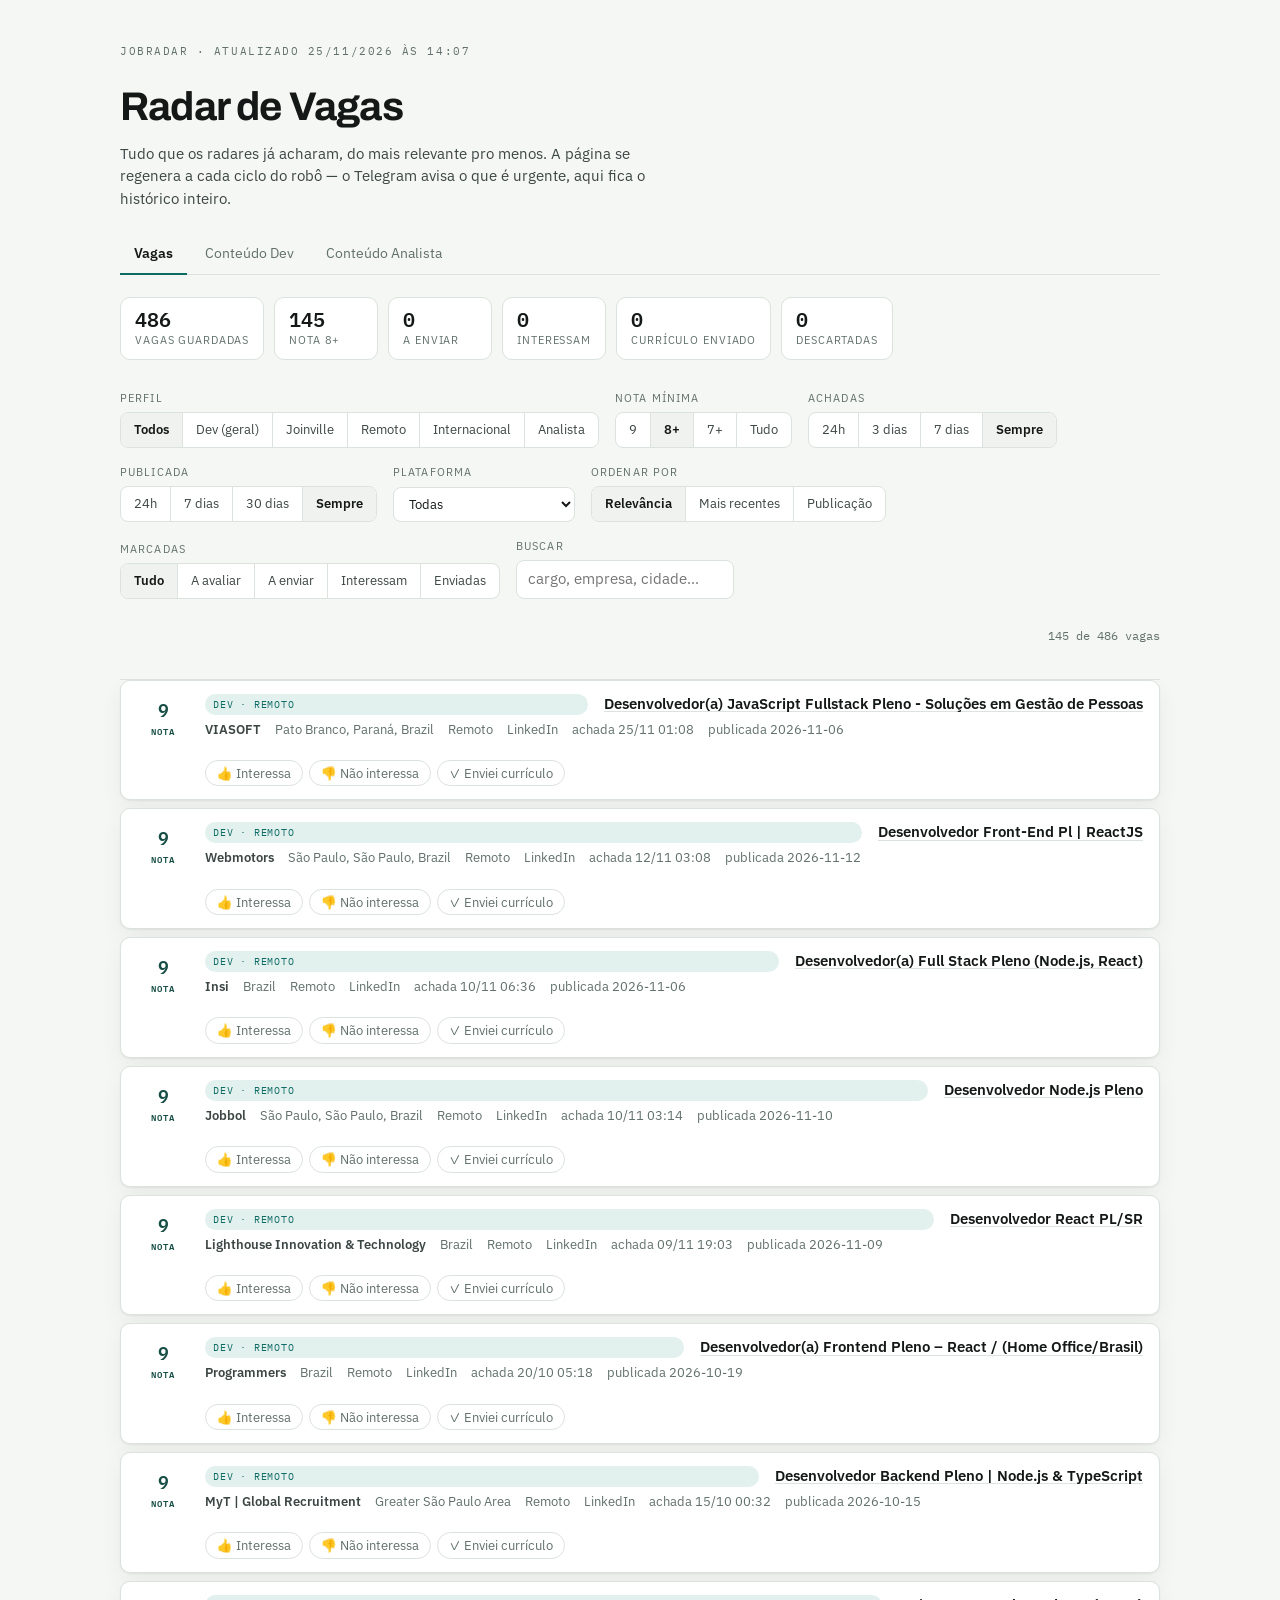
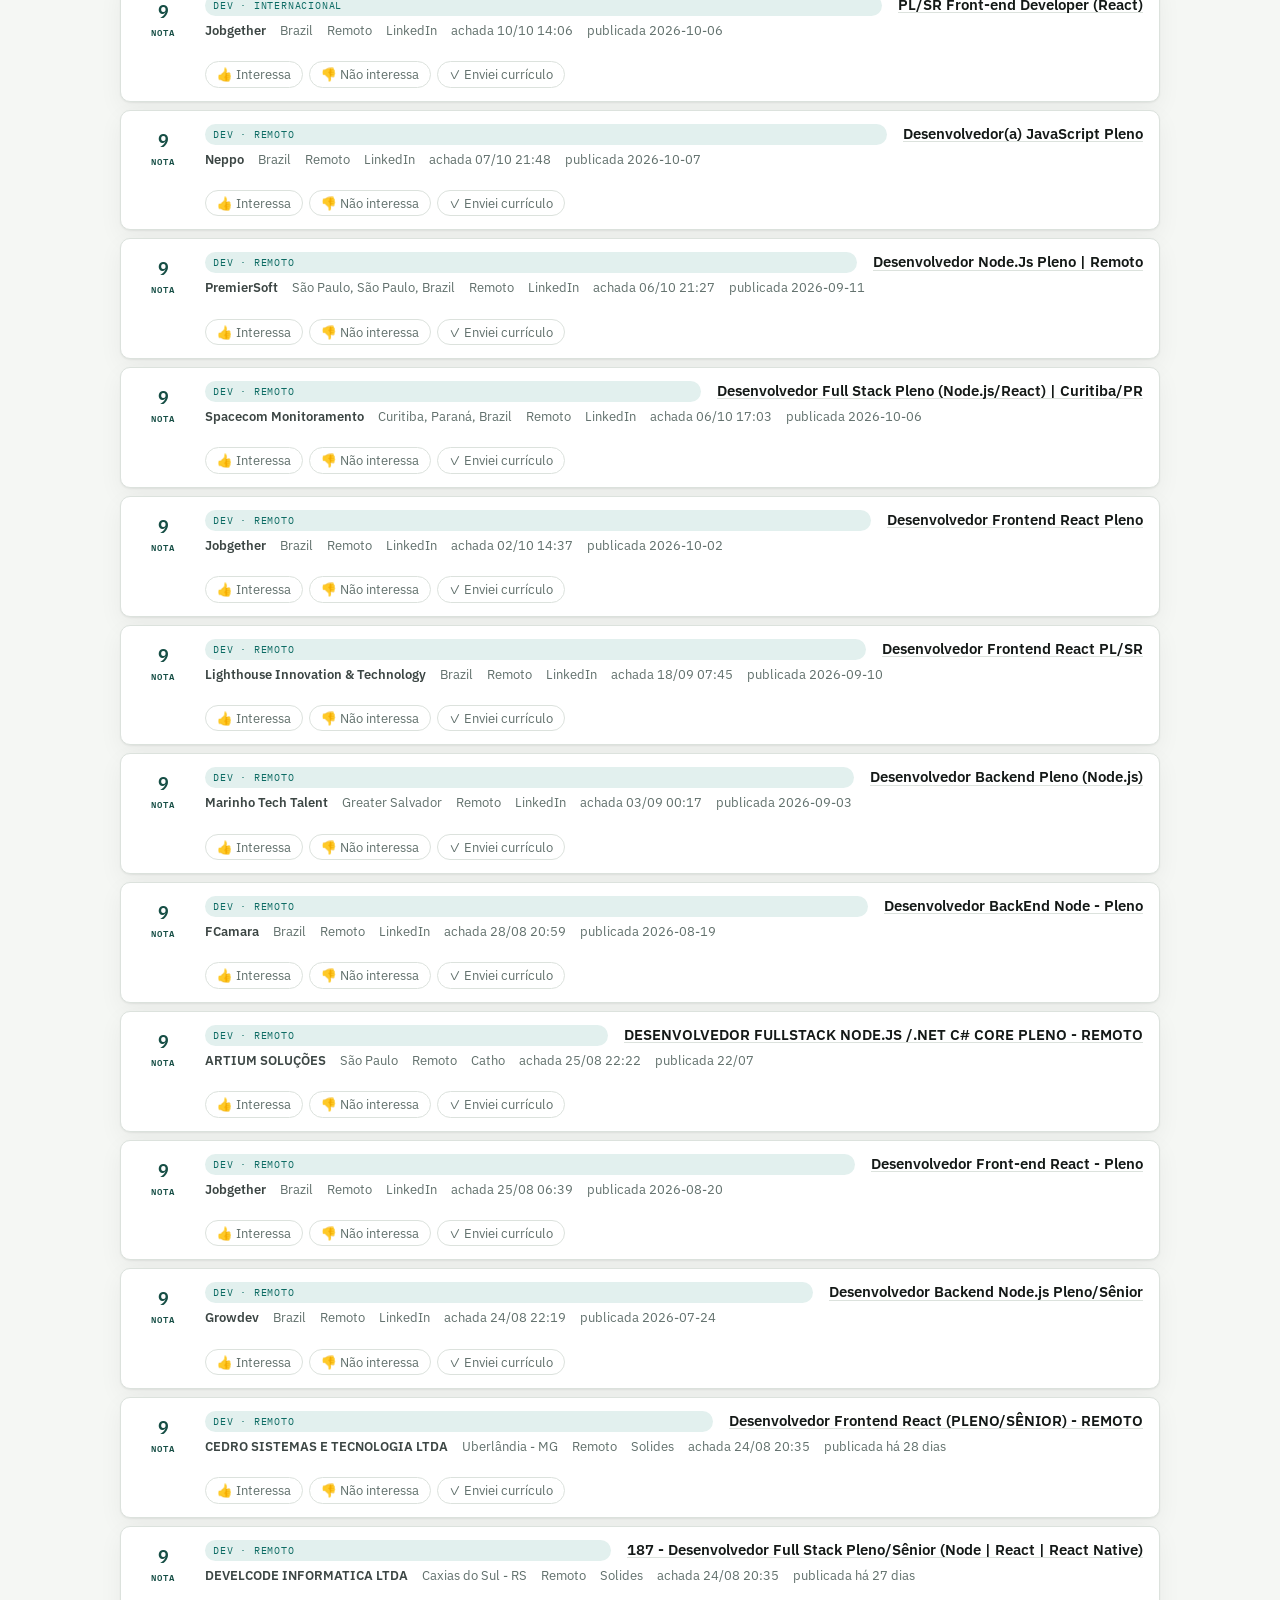
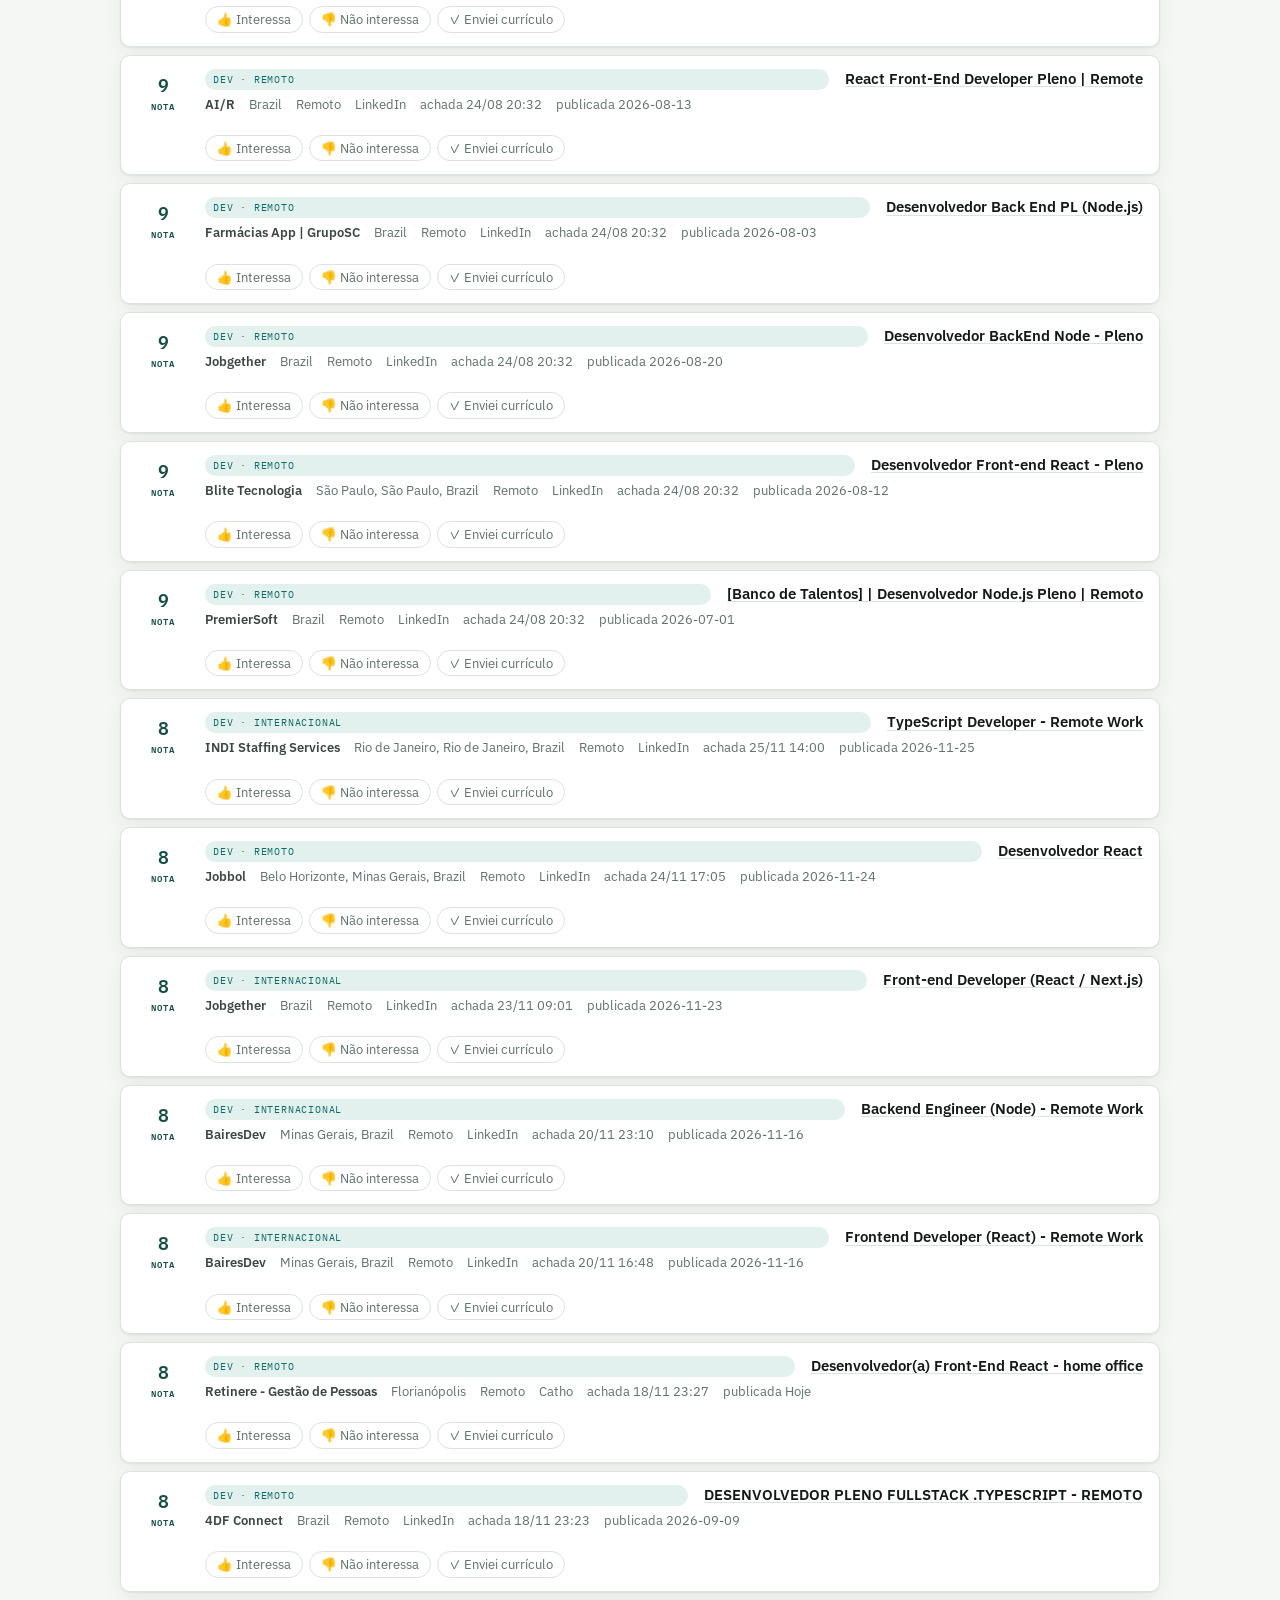
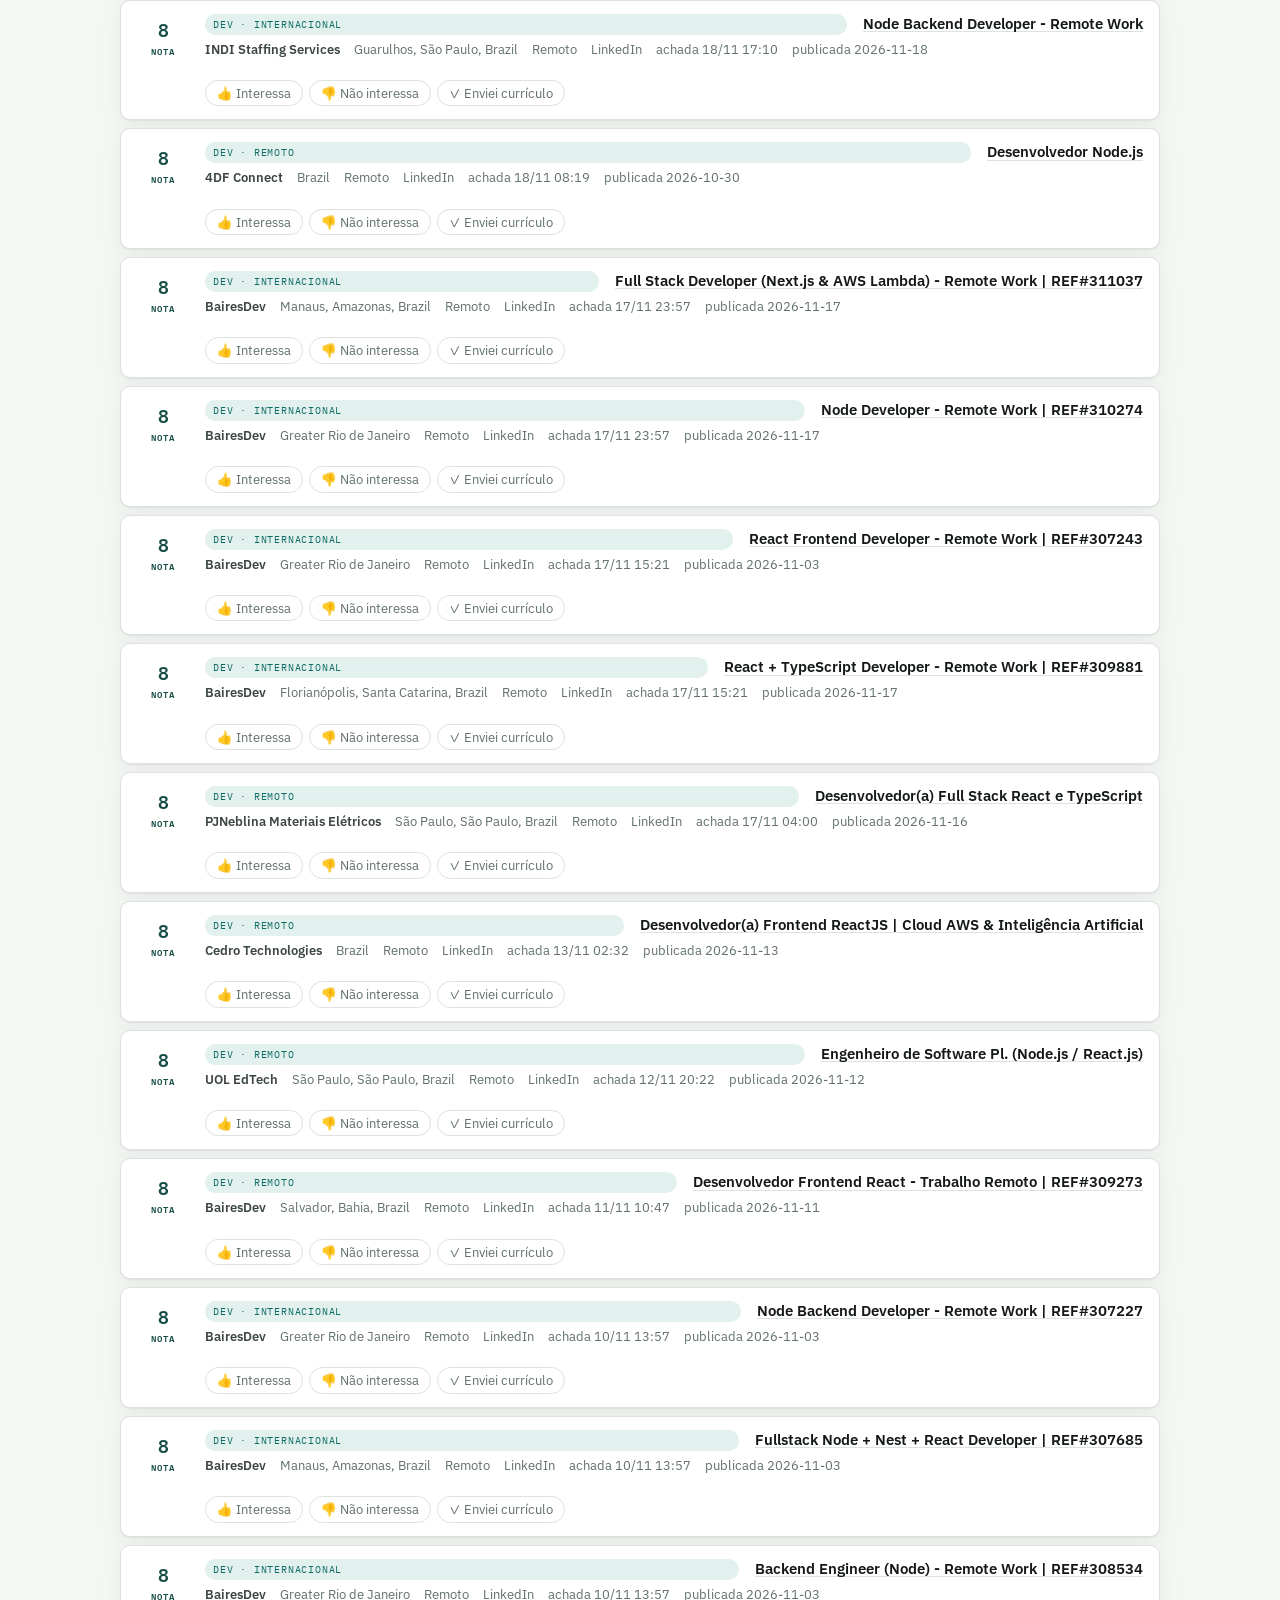
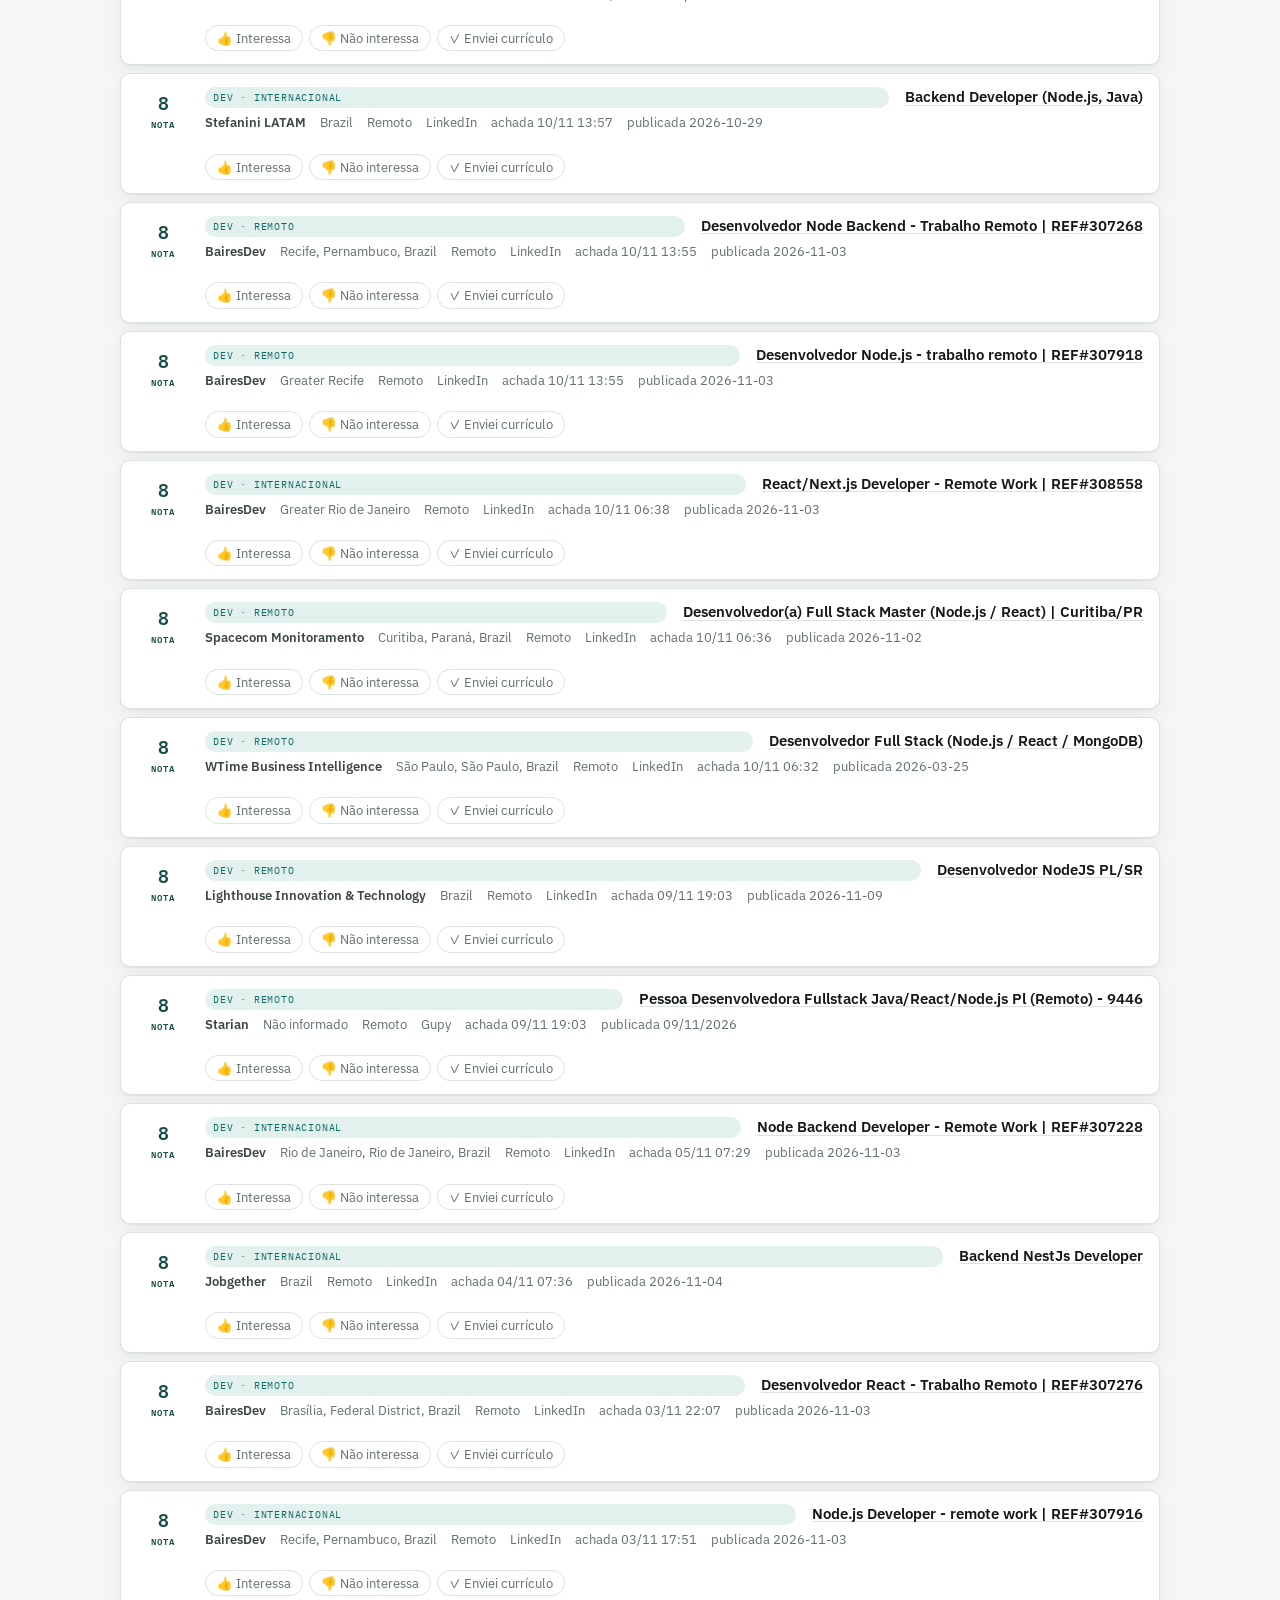
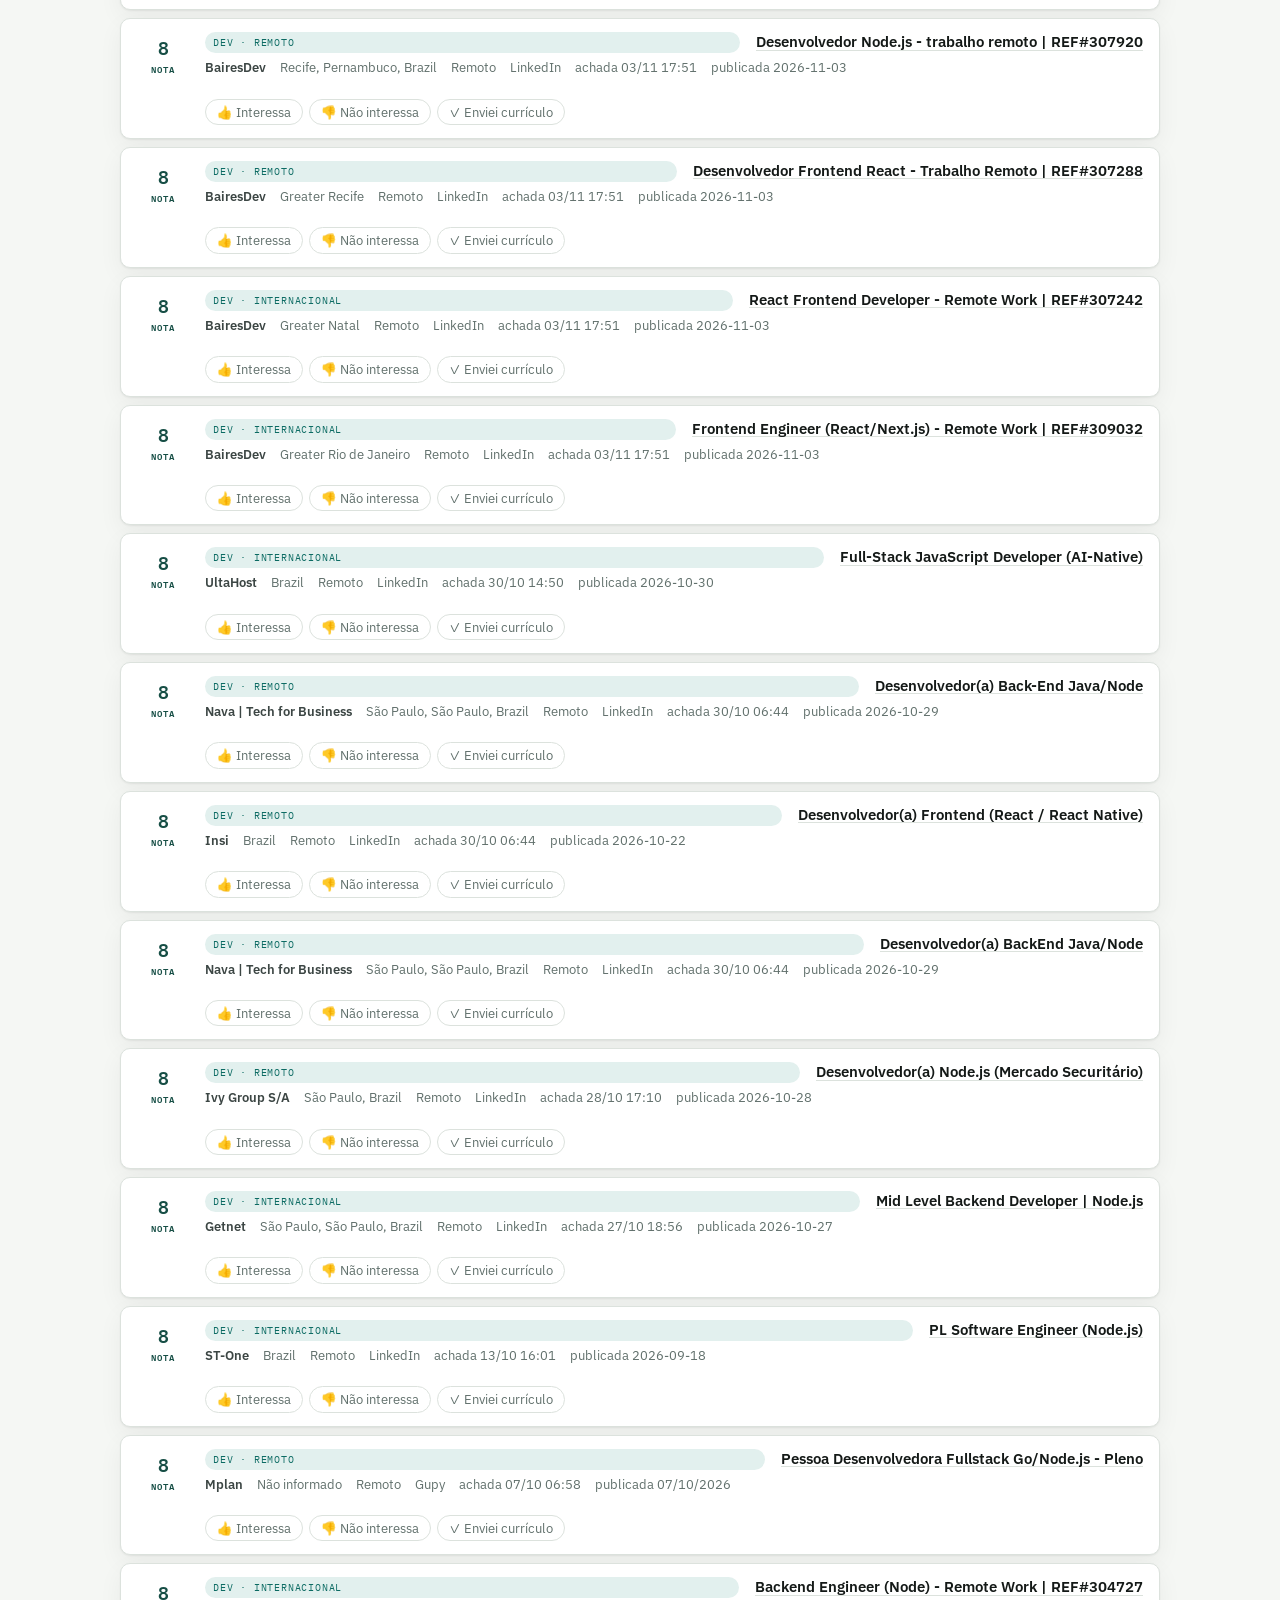
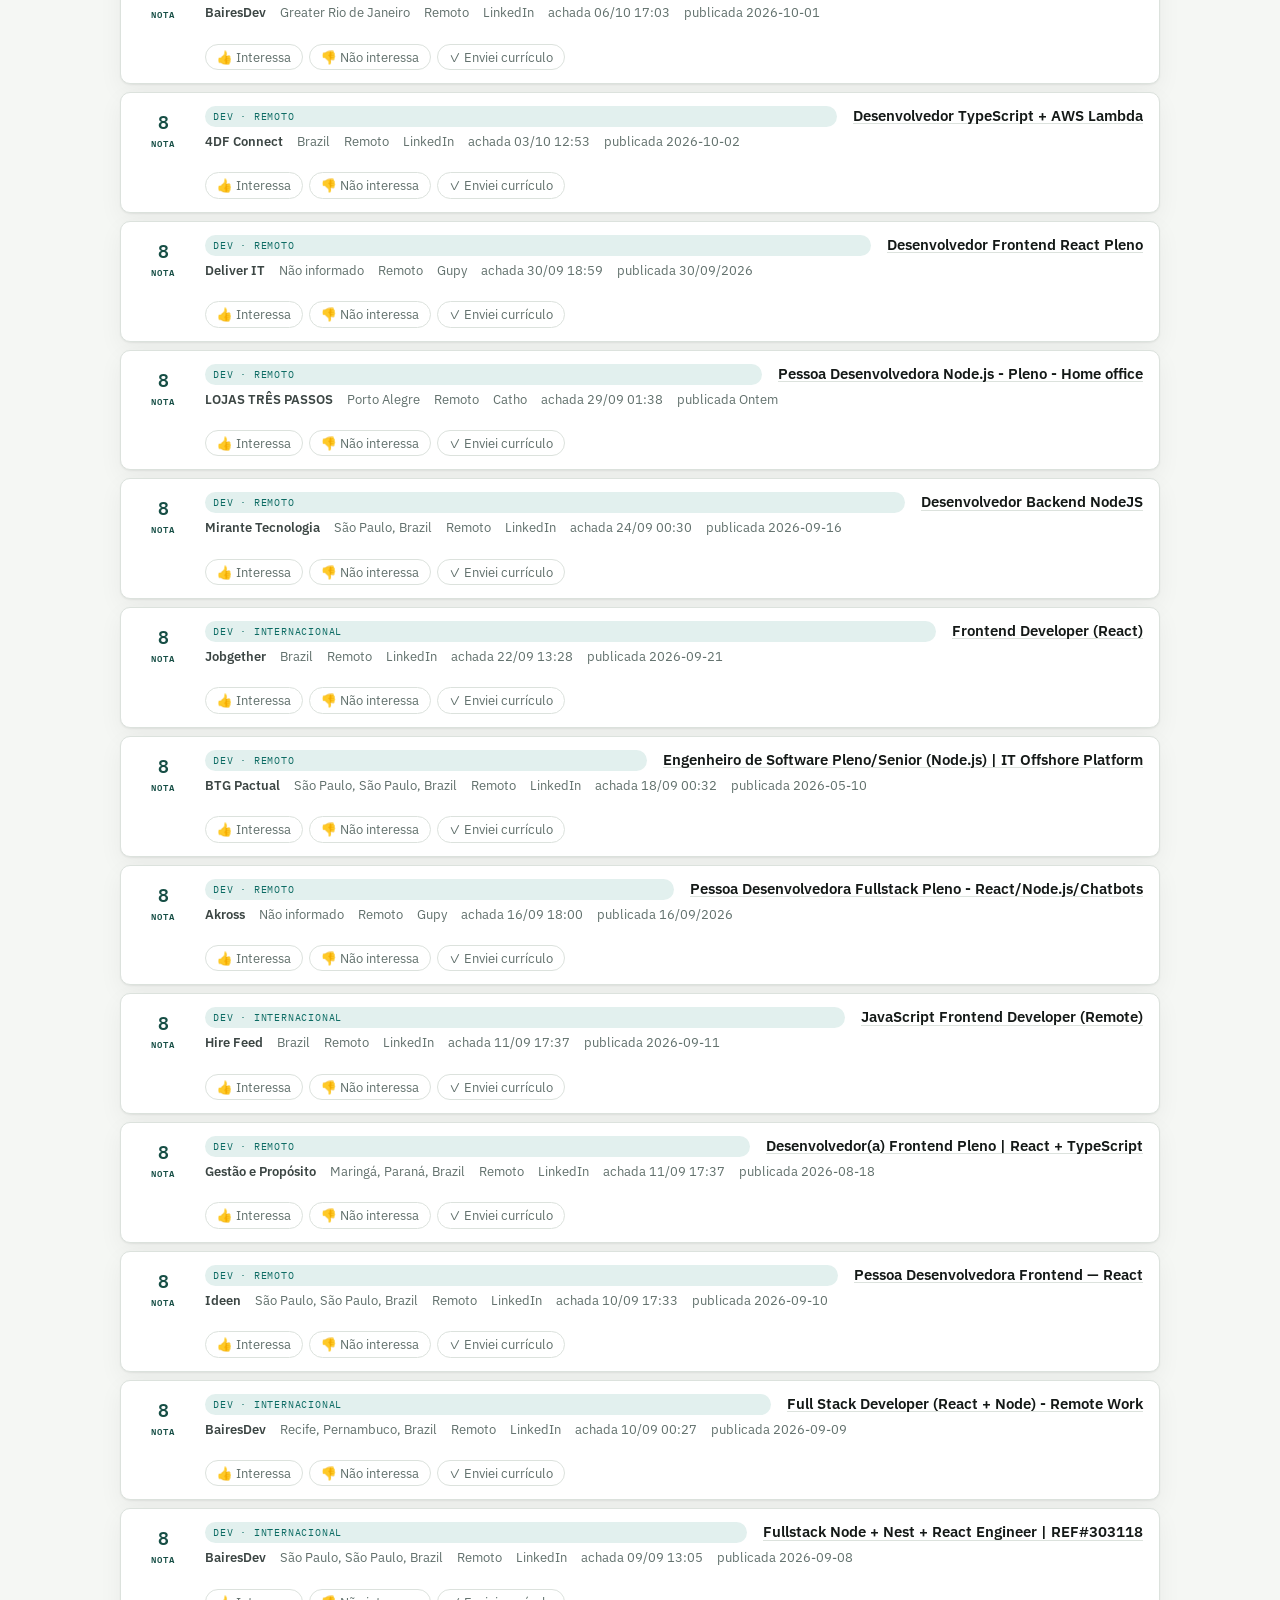
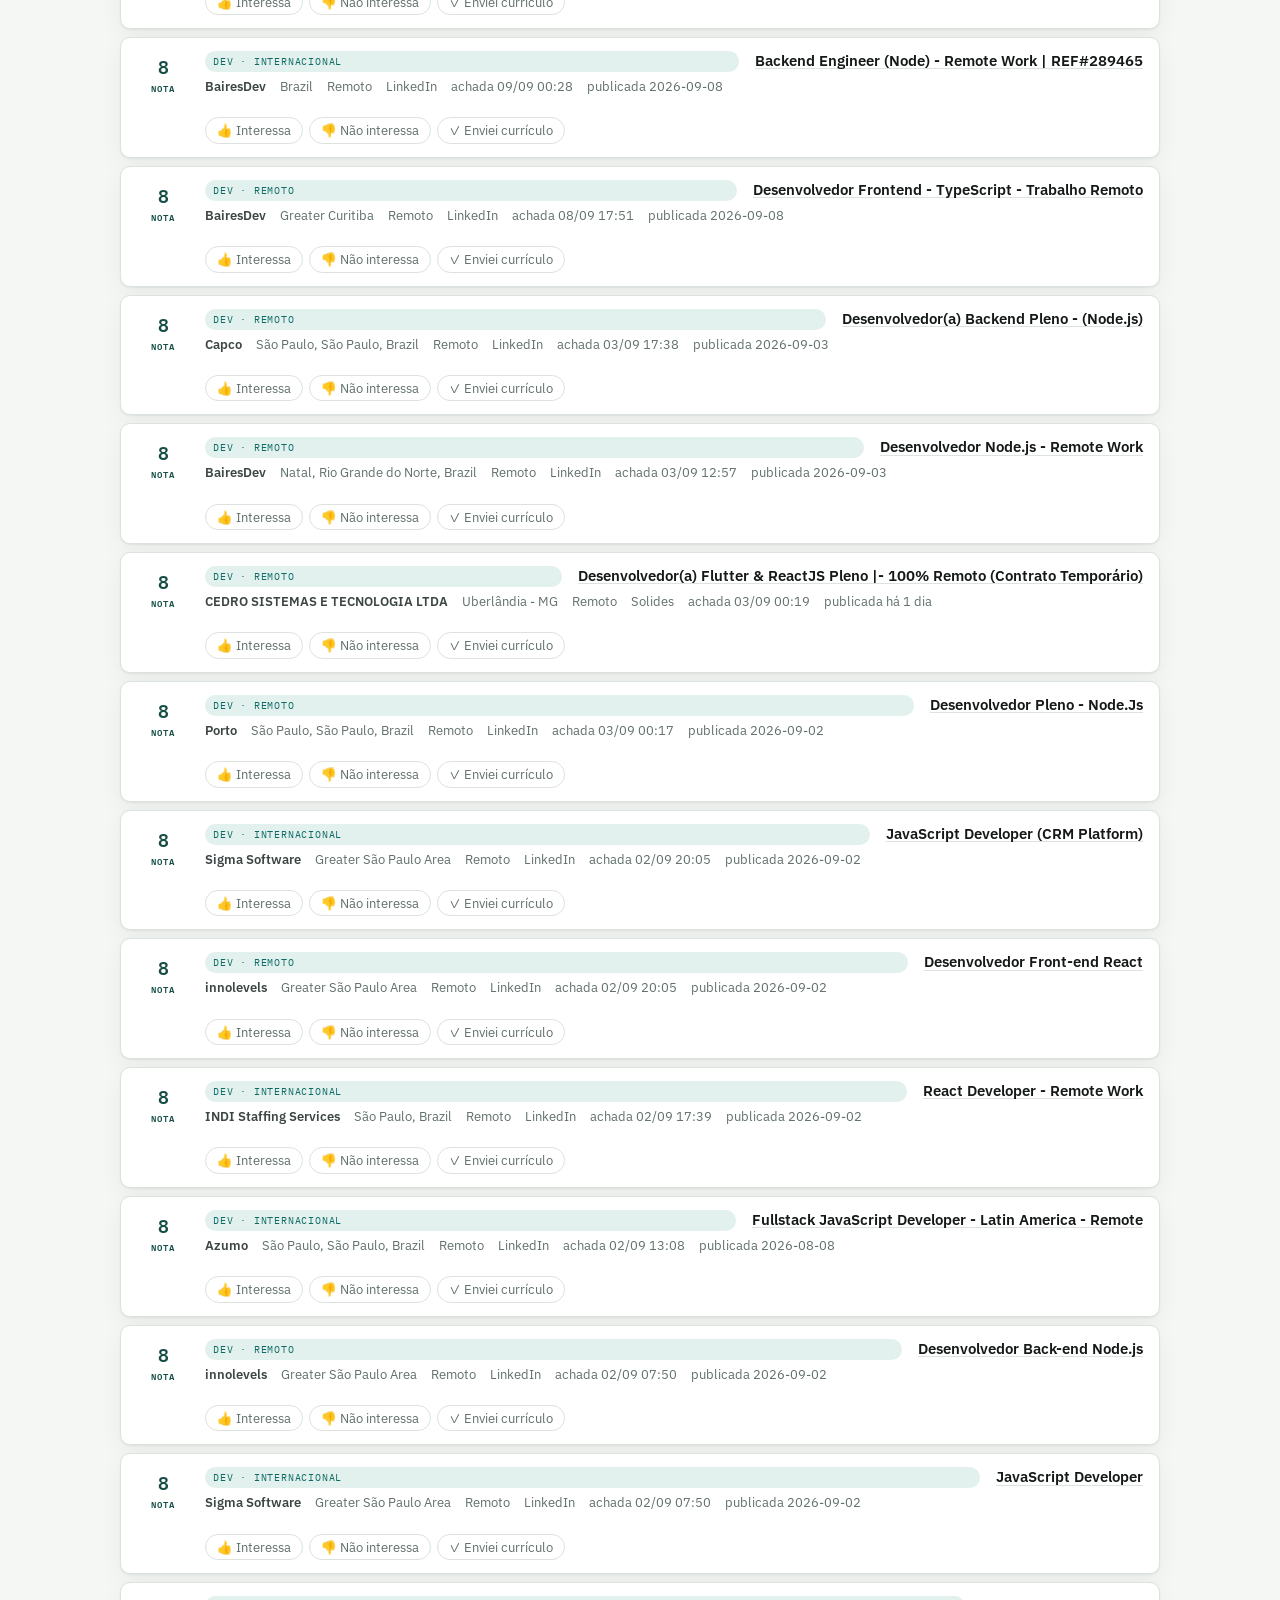
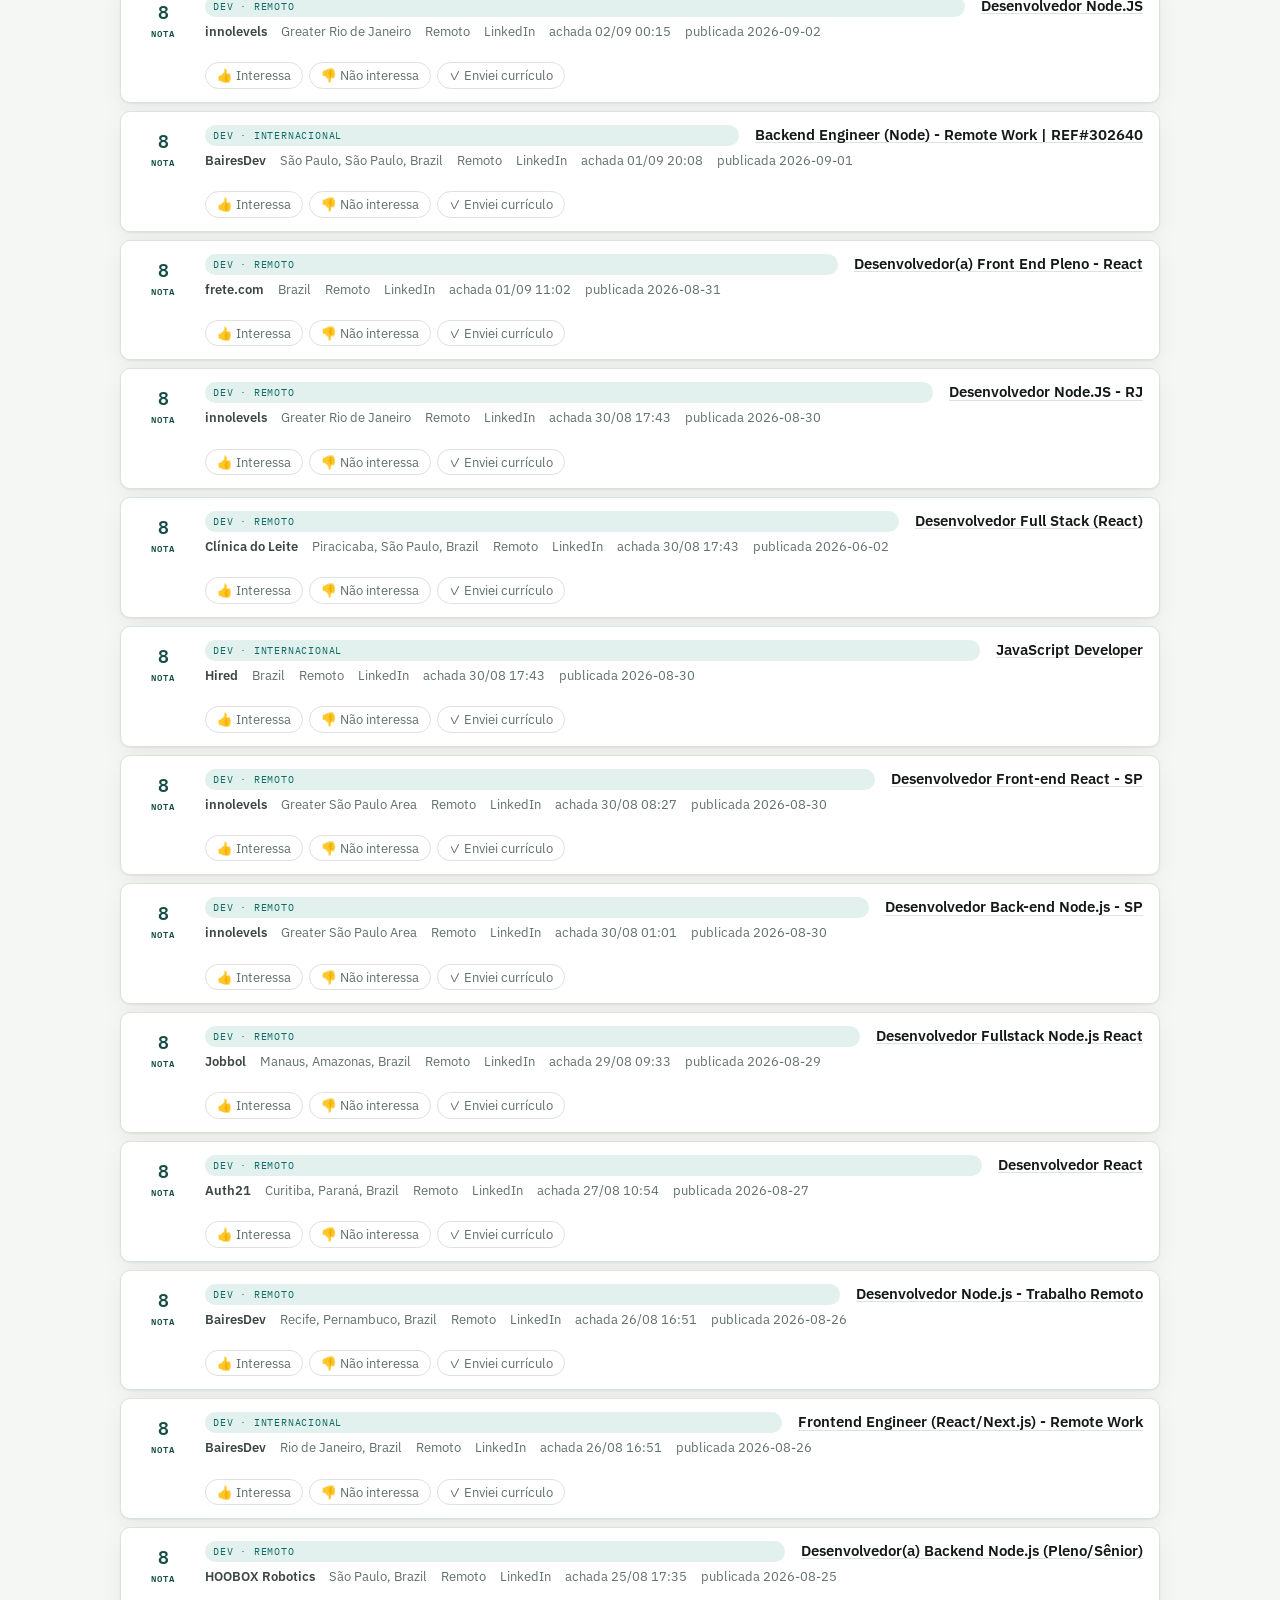
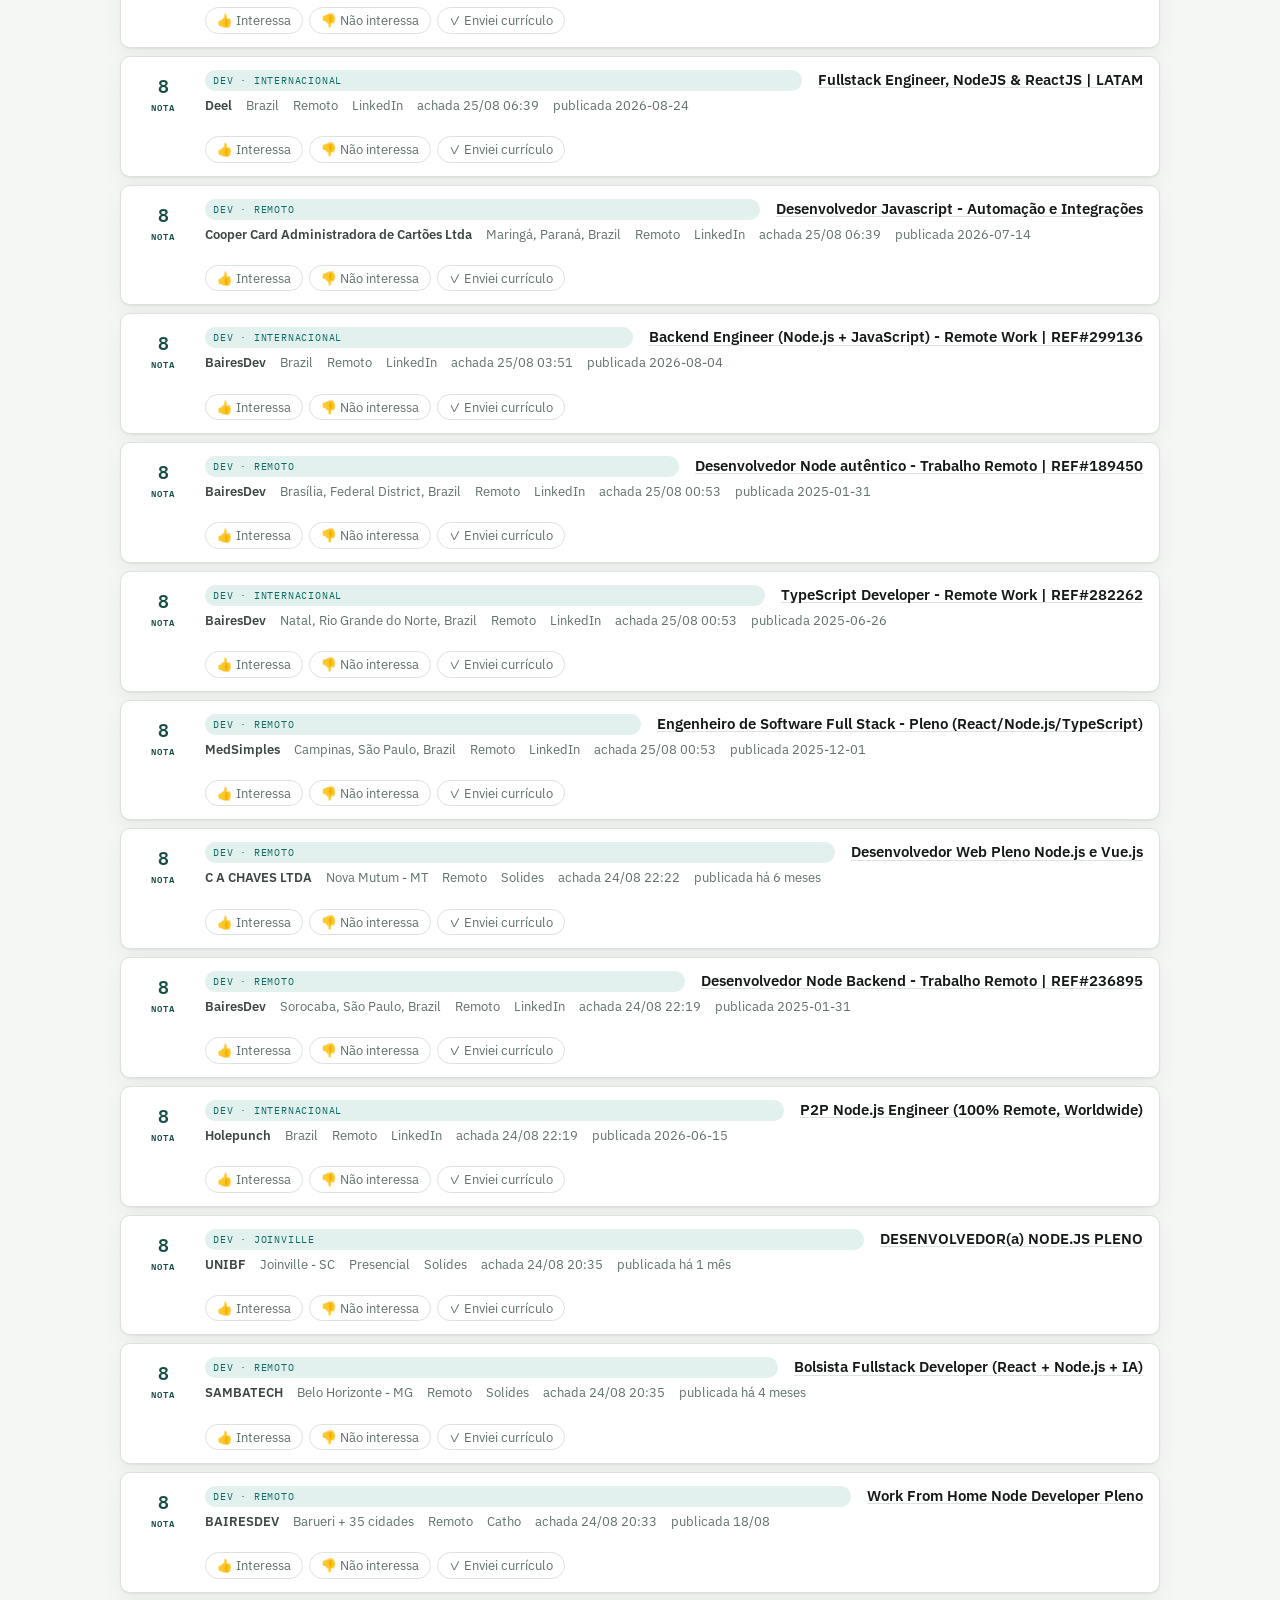
==== docs/index.html @ ed5ae636 "chore: atualiza vagas vistas e página [skip ci]" ====
<!doctype html>
<html lang="pt-BR">
<head>
<meta charset="utf-8">
<meta name="viewport" content="width=device-width, initial-scale=1">
<!-- A página é servida pelo GitHub Pages de um repositório público: quem
     tem o link entra, e não existe versão com senha fora do Enterprise.
     O que dá pra impedir é ela ser ENCONTRADA por quem não tem o link.
     noindex tira dos buscadores; noarchive impede cópia em cache; nofollow
     evita que os links de vaga daqui virem rastro pra cá. robots.txt não
     serviria: em project page o arquivo lido é o da raiz do domínio
     (brgomesz.github.io/robots.txt), fora do controle deste repositório. -->
<meta name="robots" content="noindex, nofollow, noarchive">
<meta name="referrer" content="no-referrer">
<title>Radar de Vagas</title>
<link rel="preconnect" href="https://fonts.googleapis.com">
<link rel="preconnect" href="https://fonts.gstatic.com" crossorigin>
<link rel="stylesheet" href="https://fonts.googleapis.com/css2?family=Archivo:wght@500;600;700&family=IBM+Plex+Mono:wght@400;500;600&family=IBM+Plex+Sans:wght@400;500;600&display=swap">
<style>
:root{
  --ground:#F5F7F4; --surface:#FFFFFF; --surface-2:#EFF2EE;
  --ink:#141917; --ink-2:#3C4644; --muted:#61706C; --line:#DCE2DD;
  --dev:#0C6B63; --dev-soft:#E2F0EE;
  --adm:#9A5716; --adm-soft:#F6EBDE;
  --ana:#5B3F8C; --ana-soft:#EDE7F6;
  --hot:#164E45; --shadow:0 1px 2px rgba(20,25,23,.06),0 8px 24px rgba(20,25,23,.05);
}
@media (prefers-color-scheme:dark){
  :root:not([data-theme="light"]){
    --ground:#0E1312; --surface:#161C1A; --surface-2:#1D2523;
    --ink:#E9EFEC; --ink-2:#C2CDC9; --muted:#8FA09B; --line:#27302E;
    --dev:#4FB0A5; --dev-soft:#12312D;
    --adm:#D89950; --adm-soft:#33240F;
    --ana:#B39DDB; --ana-soft:#271E38;
    --hot:#7FD4C7; --shadow:0 1px 2px rgba(0,0,0,.4),0 8px 24px rgba(0,0,0,.3);
  }
}
:root[data-theme="dark"]{
  --ground:#0E1312; --surface:#161C1A; --surface-2:#1D2523;
  --ink:#E9EFEC; --ink-2:#C2CDC9; --muted:#8FA09B; --line:#27302E;
  --dev:#4FB0A5; --dev-soft:#12312D;
  --adm:#D89950; --adm-soft:#33240F;
  --ana:#B39DDB; --ana-soft:#271E38;
  --hot:#7FD4C7; --shadow:0 1px 2px rgba(0,0,0,.4),0 8px 24px rgba(0,0,0,.3);
}
*{box-sizing:border-box}
body{
  margin:0; background:var(--ground); color:var(--ink);
  font-family:"IBM Plex Sans",system-ui,-apple-system,"Segoe UI",sans-serif;
  font-size:15px; line-height:1.5; -webkit-font-smoothing:antialiased;
}
.wrap{max-width:1080px; margin:0 auto; padding:32px 20px 72px}
header{display:flex; flex-direction:column; gap:6px; margin-bottom:24px}
.eyebrow{
  font-family:"IBM Plex Mono",ui-monospace,monospace; font-size:11px; letter-spacing:.14em;
  text-transform:uppercase; color:var(--muted);
}
h1{
  font-family:Archivo,system-ui,sans-serif; font-weight:700; font-size:clamp(28px,4.5vw,40px);
  letter-spacing:-.02em; margin:0; text-wrap:balance;
}
.sub{color:var(--ink-2); max-width:62ch; margin:0}
.stats{display:flex; flex-wrap:wrap; gap:10px; margin:22px 0 18px}
.stat{
  background:var(--surface); border:1px solid var(--line); border-radius:10px;
  padding:10px 14px; display:flex; flex-direction:column; gap:2px; min-width:104px;
}
.stat b{
  font-family:"IBM Plex Mono",monospace; font-size:20px; font-weight:600;
  font-variant-numeric:tabular-nums; line-height:1.1;
}
.stat span{font-size:11px; letter-spacing:.08em; text-transform:uppercase; color:var(--muted)}
.bar{
  position:sticky; top:0; z-index:5; background:var(--ground);
  padding:12px 0 14px; border-bottom:1px solid var(--line);
  display:flex; flex-wrap:wrap; gap:16px; align-items:flex-end;
}
.controles{display:flex; flex-wrap:wrap; gap:16px; align-items:flex-end}
/* O botão "Filtros" só existe no celular — no desktop os seis controles
   cabem na barra sem atrapalhar. */
.toggle{display:none}
.field{display:flex; flex-direction:column; gap:6px}
.field>span{font-size:11px; letter-spacing:.1em; text-transform:uppercase; color:var(--muted)}
.seg{display:flex; flex-wrap:wrap; border:1px solid var(--line); border-radius:8px; overflow:hidden; background:var(--surface)}
.seg button{
  appearance:none; border:0; background:transparent; color:var(--ink-2);
  font:inherit; font-size:13px; padding:7px 13px; cursor:pointer; white-space:nowrap;
}
.seg button+button{border-left:1px solid var(--line)}
.seg button[aria-pressed="true"]{background:var(--surface-2); color:var(--ink); font-weight:600}
.seg button:focus-visible{outline:2px solid var(--dev); outline-offset:-2px}
input[type=search]{
  font:inherit; padding:7px 11px; border-radius:8px; border:1px solid var(--line);
  background:var(--surface); color:var(--ink); min-width:210px;
}
select{
  font:inherit; font-size:13px; padding:7px 11px; border-radius:8px;
  border:1px solid var(--line); background:var(--surface); color:var(--ink);
  cursor:pointer;
}
select:focus-visible{outline:2px solid var(--dev); outline-offset:-1px}
input[type=search]:focus-visible{outline:2px solid var(--dev); outline-offset:-1px}
.count{margin-left:auto; font-family:"IBM Plex Mono",monospace; font-size:12px; color:var(--muted); padding-bottom:8px}
ol{list-style:none; margin:0; padding:0; display:flex; flex-direction:column; gap:8px}
li{
  background:var(--surface); border:1px solid var(--line); border-radius:10px;
  display:grid; grid-template-columns:52px 1fr auto; gap:0 16px; padding:13px 16px;
  align-items:start; box-shadow:var(--shadow);
}
li[hidden]{display:none}
.score{
  grid-row:1/3; font-family:"IBM Plex Mono",monospace; font-weight:600; font-size:18px;
  font-variant-numeric:tabular-nums; display:flex; flex-direction:column; align-items:center;
  gap:2px; padding-top:2px; color:var(--muted);
}
.score em{font-style:normal; font-size:9px; letter-spacing:.1em; text-transform:uppercase}
li[data-hot="1"] .score{color:var(--hot)}
.title{margin:0; font-size:15px; font-weight:600; line-height:1.35; text-wrap:balance}
.title a{color:var(--ink); text-decoration:none; background-image:linear-gradient(var(--line),var(--line));
  background-size:100% 1px; background-position:0 1.15em; background-repeat:no-repeat}
.title a:hover,.title a:focus-visible{color:var(--dev); background-image:linear-gradient(var(--dev),var(--dev))}
.meta{
  grid-column:2/4; display:flex; flex-wrap:wrap; gap:6px 14px; margin-top:5px;
  font-size:12.5px; color:var(--muted);
}
.meta b{color:var(--ink-2); font-weight:600}
.tag{
  grid-row:1; font-family:"IBM Plex Mono",monospace; font-size:10px; letter-spacing:.08em;
  text-transform:uppercase; padding:3px 8px; border-radius:999px; white-space:nowrap; align-self:start;
}
li[data-p^="dev"] .tag{background:var(--dev-soft); color:var(--dev)}
li[data-p="analista"] .tag{background:var(--ana-soft); color:var(--ana)}
.empty{padding:48px 8px; text-align:center; color:var(--muted)}
footer{margin-top:36px; padding-top:18px; border-top:1px solid var(--line); color:var(--muted); font-size:12.5px}
footer code{font-family:"IBM Plex Mono",monospace; color:var(--ink-2)}
@media (max-width:620px){
  li{grid-template-columns:44px 1fr; gap:0 12px}
  .tag{grid-column:2; grid-row:3; justify-self:start; margin-top:7px}
  .meta{grid-column:2}

  /* MEDIDO em celular: os seis controles empilhados ocupavam ~80% da tela
     e sobrava uma vaga e meia abaixo da dobra. No celular a barra vira um
     painel recolhido: fechada, ela é uma linha só (botão + contador) e a
     lista começa logo abaixo. */
  /* Antes da barra virar painel, o topo já gastava metade da tela: título
     grande, parágrafo de três linhas e seis cartões de número em três
     fileiras. No celular a página é ferramenta, não apresentação — o
     parágrafo sai e os números viram uma fileira só, que rola. */
  .wrap{padding:18px 16px 56px}
  header{gap:3px; margin-bottom:14px}
  .eyebrow{font-size:10px}
  .sub{display:none}
  .stats{flex-wrap:nowrap; overflow-x:auto; scrollbar-width:none; margin:0 0 12px; gap:8px}
  .stats::-webkit-scrollbar{display:none}
  .stat{flex:0 0 auto; min-width:0; padding:8px 12px; gap:1px}
  .stat b{font-size:17px}
  .stat span{font-size:10px}

  .bar{padding:10px 0; gap:10px; align-items:center}
  .toggle{
    display:inline-flex; align-items:center; gap:7px; appearance:none;
    font:inherit; font-size:13px; cursor:pointer; padding:8px 13px;
    border:1px solid var(--line); border-radius:8px;
    background:var(--surface); color:var(--ink-2);
  }
  .toggle::after{content:"▾"; font-size:11px; color:var(--muted)}
  .bar.aberta .toggle::after{content:"▴"}
  .toggle:focus-visible{outline:2px solid var(--dev); outline-offset:1px}
  .badge{
    background:var(--dev); color:var(--surface); border-radius:999px;
    font-size:11px; font-weight:600; min-width:17px; height:17px;
    display:inline-flex; align-items:center; justify-content:center; padding:0 5px;
  }
  /* Sem isto o badge aparece com "0": o atributo hidden do HTML vale
     display:none, mas a regra de classe acima é mais específica e ganha.
     Pego num print de celular, não pelo teste — o teste só perguntava se
     o elemento tinha o atributo, não se ele sumia da tela. */
  .badge[hidden]{display:none}
  .controles{display:none; width:100%; flex-direction:column; gap:11px}
  .bar.aberta .controles{display:flex}

  /* Cada grupo rola na horizontal em vez de quebrar linha: "Marcadas" tem
     cinco botões e sozinho comia duas linhas da tela. */
  .seg{flex-wrap:nowrap; overflow-x:auto; scrollbar-width:none}
  .seg::-webkit-scrollbar{display:none}
  .seg button{padding:7px 12px; font-size:13px}
  .field>span{font-size:10px}
  input[type=search]{width:100%; min-width:0}
  select{width:100%}
  .count{margin-left:auto; padding-bottom:0; white-space:nowrap}
  .limpar{width:100%; align-self:stretch}
  .marcas{gap:5px}
  .marca{padding:7px 10px; font-size:12px}
}
/* Marcações do usuário (👍 / 👎 / enviei) — ver ESTADO em script.
   Ficam no localStorage do navegador, chaveadas pelo LINK da vaga: o link é
   o que sobrevive à regeneração da página a cada ciclo (id de banco não
   aparece no HTML, e título/empresa mudam de grafia entre fontes). */
.marcas{grid-column:2/4; display:flex; gap:6px; align-items:center; margin-top:9px; flex-wrap:wrap}
.marca{
  appearance:none; font:inherit; font-size:12.5px; line-height:1; cursor:pointer;
  border:1px solid var(--line); background:var(--surface); color:var(--muted);
  border-radius:999px; padding:6px 11px; display:inline-flex; align-items:center; gap:6px;
}
.marca:hover{border-color:var(--muted); color:var(--ink-2)}
.marca:focus-visible{outline:2px solid var(--dev); outline-offset:1px}
.marca[aria-pressed="true"]{font-weight:600}
.marca.sim[aria-pressed="true"]{background:var(--dev-soft); border-color:var(--dev); color:var(--dev)}
.marca.nao[aria-pressed="true"]{background:var(--surface-2); border-color:var(--muted); color:var(--ink-2)}
.marca.enviei[aria-pressed="true"]{background:var(--adm-soft); border-color:var(--adm); color:var(--adm)}
/* Descartada continua na lista, mas recuada: some com um filtro, não com
   um delete — mudar de ideia sobre uma vaga é comum. */
li[data-interesse="nao"]{opacity:.5}
li[data-interesse="nao"]:hover,li[data-interesse="nao"]:focus-within{opacity:1}
li[data-interesse="sim"]{border-color:var(--dev)}
li[data-enviei="1"]{border-left:3px solid var(--adm); padding-left:14px}
@media (max-width:620px){ .marcas{grid-column:2} }
.limpar{
  appearance:none; font:inherit; font-size:12.5px; cursor:pointer; align-self:flex-end;
  border:1px solid var(--line); background:var(--surface); color:var(--muted);
  border-radius:8px; padding:7px 12px; margin-bottom:1px;
}
.limpar:hover{border-color:var(--muted); color:var(--ink-2)}
.limpar:focus-visible{outline:2px solid var(--dev); outline-offset:1px}
/* Abas: "Vagas" (a lista de sempre) e "Conteúdo Dev"/"Conteúdo Analista"
   (texto inteiro dos anúncios, pra levar pra uma análise). */
.subperfis{margin:0 0 14px}
.subperfis[hidden]{display:none}
.abas{display:flex; gap:4px; border-bottom:1px solid var(--line); margin:0 0 18px}
.abas button{
  appearance:none; border:0; background:transparent; font:inherit; font-size:14px;
  color:var(--muted); padding:9px 14px; cursor:pointer; border-bottom:2px solid transparent;
  margin-bottom:-1px;
}
.abas button[aria-selected="true"]{color:var(--ink); font-weight:600; border-bottom-color:var(--dev)}
.abas button:focus-visible{outline:2px solid var(--dev); outline-offset:-2px}
.acoes{display:flex; flex-wrap:wrap; gap:10px; align-items:center; margin:0 0 14px}
.btn{
  appearance:none; font:inherit; font-size:13px; cursor:pointer; text-decoration:none;
  border:1px solid var(--line); background:var(--surface); color:var(--ink-2);
  border-radius:8px; padding:8px 13px; display:inline-flex; align-items:center; gap:6px;
}
.btn:hover{border-color:var(--muted); color:var(--ink)}
.btn:focus-visible{outline:2px solid var(--dev); outline-offset:1px}
.btn.principal{background:var(--dev); border-color:var(--dev); color:var(--surface); font-weight:600}
.btn.principal:hover{color:var(--surface); opacity:.92}
.aviso{font-size:12.5px; color:var(--muted)}
.anuncios{display:flex; flex-direction:column; gap:8px}
.anuncio{background:var(--surface); border:1px solid var(--line); border-radius:10px; box-shadow:var(--shadow)}
.anuncio[hidden]{display:none}
.anuncio summary{cursor:pointer; padding:12px 16px; list-style:none; display:flex; flex-direction:column; gap:3px}
.anuncio summary::-webkit-details-marker{display:none}
.anuncio summary b{font-size:15px; font-weight:600; line-height:1.35}
.anuncio summary span{font-size:12.5px; color:var(--muted)}
.anuncio summary:focus-visible{outline:2px solid var(--dev); outline-offset:-2px; border-radius:10px}
.anuncio[open] summary{border-bottom:1px solid var(--line)}
.anuncio .corpo{padding:12px 16px 16px; font-size:14px; color:var(--ink-2); white-space:pre-wrap; overflow-wrap:anywhere}
.anuncio .corpo a{color:var(--dev)}
@media (max-width:620px){
  .acoes .btn{flex:1 1 auto; justify-content:center}
  #buscaConteudo{width:100%}
}
@media (prefers-reduced-motion:reduce){*{animation:none!important; transition:none!important}}
</style>
</head>
<body>
<div class="wrap">
<header>
  <p class="eyebrow">JobRadar &middot; atualizado 25/11/2026 às 14:07</p>
  <h1>Radar de Vagas</h1>
  <p class="sub">Tudo que os radares já acharam, do mais relevante pro menos. A página se regenera a cada ciclo do robô — o Telegram avisa o que é urgente, aqui fica o histórico inteiro.</p>
</header>

<nav class="abas" role="tablist" aria-label="Seções">
  <button type="button" role="tab" id="tabVagas" aria-controls="abaVagas" aria-selected="true">Vagas</button>
  <button type="button" role="tab" id="tabConteudoDev" data-perfil="dev" aria-controls="abaConteudo" aria-selected="false">Conteúdo Dev</button>
  <button type="button" role="tab" id="tabConteudoAnalista" data-perfil="analista" aria-controls="abaConteudo" aria-selected="false">Conteúdo Analista</button>
</nav>

<section id="abaVagas" role="tabpanel" aria-labelledby="tabVagas">
<div class="stats" id="stats"></div>

<div class="bar" id="bar">
  <button type="button" class="toggle" id="toggleFiltros" aria-expanded="false">
    Filtros<span class="badge" id="badge" hidden></span>
  </button>
  <div class="controles" id="controles">
  <label class="field"><span>Perfil</span>
    <span class="seg" id="segPerfil">
      <button type="button" data-v="todos">Todos</button>
      <button type="button" data-v="dev">Dev (geral)</button>
      <button type="button" data-v="dev-joinville">Joinville</button>
      <button type="button" data-v="dev-remoto">Remoto</button>
      <button type="button" data-v="dev-intl">Internacional</button>
      <button type="button" data-v="analista">Analista</button>
    </span>
  </label>
  <label class="field"><span>Nota mínima</span>
    <span class="seg" id="segNota">
      <button type="button" data-v="9">9</button>
      <button type="button" data-v="8">8+</button>
      <button type="button" data-v="7">7+</button>
      <button type="button" data-v="0">Tudo</button>
    </span>
  </label>
  <label class="field"><span>Achadas</span>
    <span class="seg" id="segPeriodo">
      <button type="button" data-v="1">24h</button>
      <button type="button" data-v="3">3 dias</button>
      <button type="button" data-v="7">7 dias</button>
      <button type="button" data-v="0">Sempre</button>
    </span>
  </label>
  <label class="field"><span>Publicada</span>
    <span class="seg" id="segPublicada">
      <button type="button" data-v="1">24h</button>
      <button type="button" data-v="7">7 dias</button>
      <button type="button" data-v="30">30 dias</button>
      <button type="button" data-v="0">Sempre</button>
    </span>
  </label>
  <label class="field"><span>Plataforma</span>
    <select id="selPlataforma">
      <option value="todas">Todas</option>
    </select>
  </label>
  <label class="field"><span>Ordenar por</span>
    <span class="seg" id="segOrdem">
      <button type="button" data-v="relevancia">Relevância</button>
      <button type="button" data-v="recentes">Mais recentes</button>
      <button type="button" data-v="publicacao">Publicação</button>
    </span>
  </label>
  <label class="field"><span>Marcadas</span>
    <span class="seg" id="segMarca">
      <button type="button" data-v="tudo">Tudo</button>
      <button type="button" data-v="pendente">A avaliar</button>
      <button type="button" data-v="a-enviar">A enviar</button>
      <button type="button" data-v="sim">Interessam</button>
      <button type="button" data-v="enviei">Enviadas</button>
    </span>
  </label>
  <label class="field"><span>Buscar</span>
    <input type="search" id="busca" placeholder="cargo, empresa, cidade…" autocomplete="off">
  </label>
  </div>
  <p class="count" id="count"></p>
  <button type="button" id="limpar" class="limpar" hidden>Limpar filtros</button>
</div>

<ol id="lista"></ol>
<p class="empty" id="vazio" hidden>Nenhuma vaga com esses filtros. Tente ampliar o período ou baixar a nota mínima.</p>
</section>

<section id="abaConteudo" role="tabpanel" hidden>
  <!-- Só na família dev: o perfil original (Geral = tudo) e os três que o
       dividem. Cada opção carrega o próprio conteudo-<perfil>.txt. -->
  <div class="field subperfis" id="subperfisDev" hidden>
    <span>Perfil</span>
    <span class="seg" id="segConteudoDev">
      <button type="button" data-v="dev" title="O perfil dev atual: tudo junto (Joinville + remoto + internacional)">Geral</button>
      <button type="button" data-v="dev-joinville" title="Presencial ou híbrido, só em Joinville">Joinville</button>
      <button type="button" data-v="dev-remoto" title="Remoto, empresa brasileira">Remoto</button>
      <button type="button" data-v="dev-intl" title="Remoto, vaga em inglês / empresa de fora">Internacional</button>
    </span>
  </div>
  <p class="sub">O anúncio inteiro de cada vaga <span id="nomeConteudo">Dev</span> que o radar guardou — descrição, requisitos, diferenciais, benefícios — num texto corrido só, pronto pra colar numa IA e ver o que o mercado está pedindo. O robô abre os anúncios aos poucos, a cada ciclo, então o histórico antigo vai entrando ao longo dos próximos dias.</p>
  <div class="stats" id="statsConteudo"></div>
  <div class="acoes">
    <button type="button" class="btn principal" id="copiarConteudo" disabled>Copiar tudo</button>
    <a class="btn" id="baixarConteudo" href="conteudo-dev.txt" download="conteudo-vagas-dev.txt">Baixar .txt</a>
    <a class="btn" id="abrirConteudo" href="conteudo-dev.txt" target="_blank" rel="noopener">Abrir o arquivo</a>
    <input type="search" id="buscaConteudo" placeholder="filtrar: node, aws, inglês…" autocomplete="off">
    <span class="aviso" id="avisoConteudo" role="status"></span>
  </div>
  <div class="anuncios" id="anuncios"></div>
  <p class="empty" id="vazioConteudo" hidden></p>
</section>

<footer>
  <p>Nota 9 é o teto da escala: cargo forte + ferramenta no título + nível declarado + mercado confirmado. O que derruba a nota quase sempre é o anúncio incompleto, não a vaga ruim — “Remoto” sem dizer o país custa 1 ponto, título sem o nível custa 1.</p>
  <p>Fonte: <code>data/jobs.db</code>, versionado no repositório. Links vão direto para o anúncio original — alguns podem já ter sido preenchidos.</p>
  <p>As marcações (👍 / 👎 / enviei) ficam guardadas <b>neste navegador</b> e sobrevivem à regeneração da página. Não sincronizam com outro aparelho nem com o Telegram.</p>
</footer>
</div>

<script>
const VAGAS = [{"t": "Desenvolvedor(a) JavaScript Fullstack Pleno - Soluções em Gestão de Pessoas", "e": "VIASOFT", "l": "Pato Branco, Paraná, Brazil", "u": "https://br.linkedin.com/jobs/view/desenvolvedor-a-javascript-fullstack-pleno-solu%C3%A7%C3%B5es-em-gest%C3%A3o-de-pessoas-at-viasoft-4488451021", "s": "LinkedIn", "r": 9, "p": "dev-remoto", "m": "Remoto", "d": "25/11 01:08", "ts": 1795579689, "pub": "2026-11-06", "pts": 1793923200}, {"t": "Desenvolvedor Front-End Pl | ReactJS", "e": "Webmotors", "l": "São Paulo, São Paulo, Brazil", "u": "https://br.linkedin.com/jobs/view/desenvolvedor-front-end-pl-reactjs-at-webmotors-4489048922", "s": "LinkedIn", "r": 9, "p": "dev-remoto", "m": "Remoto", "d": "12/11 03:08", "ts": 1794463698, "pub": "2026-11-12", "pts": 1794441600}, {"t": "Desenvolvedor(a) Full Stack Pleno (Node.js, React)", "e": "Insi", "l": "Brazil", "u": "https://br.linkedin.com/jobs/view/desenvolvedor-a-full-stack-pleno-node-js-react-at-insi-4486298226", "s": "LinkedIn", "r": 9, "p": "dev-remoto", "m": "Remoto", "d": "10/11 06:36", "ts": 1794303408, "pub": "2026-11-06", "pts": 1793923200}, {"t": "Desenvolvedor Node.js Pleno", "e": "Jobbol", "l": "São Paulo, São Paulo, Brazil", "u": "https://br.linkedin.com/jobs/view/desenvolvedor-node-js-pleno-at-jobbol-4489407582", "s": "LinkedIn", "r": 9, "p": "dev-remoto", "m": "Remoto", "d": "10/11 03:14", "ts": 1794291291, "pub": "2026-11-10", "pts": 1794268800}, {"t": "Desenvolvedor React PL/SR", "e": "Lighthouse Innovation & Technology", "l": "Brazil", "u": "https://br.linkedin.com/jobs/view/desenvolvedor-react-pl-sr-at-lighthouse-innovation-technology-4487948614", "s": "LinkedIn", "r": 9, "p": "dev-remoto", "m": "Remoto", "d": "09/11 19:03", "ts": 1794261816, "pub": "2026-11-09", "pts": 1794182400}, {"t": "Desenvolvedor(a) Frontend Pleno – React / (Home Office/Brasil)", "e": "Programmers", "l": "Brazil", "u": "https://br.linkedin.com/jobs/view/desenvolvedor-a-frontend-pleno-%E2%80%93-react-home-office-brasil-at-programmers-4480408081", "s": "LinkedIn", "r": 9, "p": "dev-remoto", "m": "Remoto", "d": "20/10 05:18", "ts": 1792484283, "pub": "2026-10-19", "pts": 1792368000}, {"t": "Desenvolvedor Backend Pleno | Node.js & TypeScript", "e": "MyT | Global Recruitment", "l": "Greater São Paulo Area", "u": "https://br.linkedin.com/jobs/view/desenvolvedor-backend-pleno-node-js-typescript-at-myt-global-recruitment-4477036000", "s": "LinkedIn", "r": 9, "p": "dev-remoto", "m": "Remoto", "d": "15/10 00:32", "ts": 1792035170, "pub": "2026-10-15", "pts": 1792022400}, {"t": "PL/SR Front-end Developer (React)", "e": "Jobgether", "l": "Brazil", "u": "https://br.linkedin.com/jobs/view/pl-sr-front-end-developer-react-at-jobgether-4474653563", "s": "LinkedIn", "r": 9, "p": "dev-intl", "m": "Remoto", "d": "10/10 14:06", "ts": 1791651982, "pub": "2026-10-06", "pts": 1791244800}, {"t": "Desenvolvedor(a) JavaScript Pleno", "e": "Neppo", "l": "Brazil", "u": "https://br.linkedin.com/jobs/view/desenvolvedor-a-javascript-pleno-at-neppo-4472617662", "s": "LinkedIn", "r": 9, "p": "dev-remoto", "m": "Remoto", "d": "07/10 21:48", "ts": 1791420527, "pub": "2026-10-07", "pts": 1791331200}, {"t": "Desenvolvedor Node.Js Pleno | Remoto", "e": "PremierSoft", "l": "São Paulo, São Paulo, Brazil", "u": "https://br.linkedin.com/jobs/view/desenvolvedor-node-js-pleno-remoto-at-premiersoft-4476370568", "s": "LinkedIn", "r": 9, "p": "dev-remoto", "m": "Remoto", "d": "06/10 21:27", "ts": 1791332824, "pub": "2026-09-11", "pts": 1789084800}, {"t": "Desenvolvedor Full Stack Pleno (Node.js/React) | Curitiba/PR", "e": "Spacecom Monitoramento", "l": "Curitiba, Paraná, Brazil", "u": "https://br.linkedin.com/jobs/view/desenvolvedor-full-stack-pleno-node-js-react-curitiba-pr-at-spacecom-monitoramento-4474075158", "s": "LinkedIn", "r": 9, "p": "dev-remoto", "m": "Remoto", "d": "06/10 17:03", "ts": 1791317010, "pub": "2026-10-06", "pts": 1791244800}, {"t": "Desenvolvedor Frontend React Pleno", "e": "Jobgether", "l": "Brazil", "u": "https://br.linkedin.com/jobs/view/desenvolvedor-frontend-react-pleno-at-jobgether-4472888383", "s": "LinkedIn", "r": 9, "p": "dev-remoto", "m": "Remoto", "d": "02/10 14:37", "ts": 1790962627, "pub": "2026-10-02", "pts": 1790899200}, {"t": "Desenvolvedor Frontend React PL/SR", "e": "Lighthouse Innovation & Technology", "l": "Brazil", "u": "https://br.linkedin.com/jobs/view/desenvolvedor-frontend-react-pl-sr-at-lighthouse-innovation-technology-4464563837", "s": "LinkedIn", "r": 9, "p": "dev-remoto", "m": "Remoto", "d": "18/09 07:45", "ts": 1789728305, "pub": "2026-09-10", "pts": 1788998400}, {"t": "Desenvolvedor Backend Pleno (Node.js)", "e": "Marinho Tech Talent", "l": "Greater Salvador", "u": "https://br.linkedin.com/jobs/view/desenvolvedor-backend-pleno-node-js-at-marinho-tech-talent-4462758061", "s": "LinkedIn", "r": 9, "p": "dev-remoto", "m": "Remoto", "d": "03/09 00:17", "ts": 1788405440, "pub": "2026-09-03", "pts": 1788393600}, {"t": "Desenvolvedor BackEnd Node - Pleno", "e": "FCamara", "l": "Brazil", "u": "https://br.linkedin.com/jobs/view/desenvolvedor-backend-node-pleno-at-fcamara-4456393402", "s": "LinkedIn", "r": 9, "p": "dev-remoto", "m": "Remoto", "d": "28/08 20:59", "ts": 1787961586, "pub": "2026-08-19", "pts": 1787097600}, {"t": "DESENVOLVEDOR FULLSTACK NODE.JS /.NET C# CORE PLENO - REMOTO", "e": "ARTIUM SOLUÇÕES", "l": "São Paulo", "u": "https://www.catho.com.br/vagas/desenvolvedor-fullstack-node.js-.net-c-core-pleno-remoto/37614609", "s": "Catho", "r": 9, "p": "dev-remoto", "m": "Remoto", "d": "25/08 22:22", "ts": 1787707362, "pub": "22/07", "pts": 1784678400}, {"t": "Desenvolvedor Front-end React - Pleno", "e": "Jobgether", "l": "Brazil", "u": "https://br.linkedin.com/jobs/view/desenvolvedor-front-end-react-pleno-at-jobgether-4455488370", "s": "LinkedIn", "r": 9, "p": "dev-remoto", "m": "Remoto", "d": "25/08 06:39", "ts": 1787650764, "pub": "2026-08-20", "pts": 1787184000}, {"t": "Desenvolvedor Backend Node.js Pleno/Sênior", "e": "Growdev", "l": "Brazil", "u": "https://br.linkedin.com/jobs/view/desenvolvedor-backend-node-js-pleno-s%C3%AAnior-at-growdev-4444371841", "s": "LinkedIn", "r": 9, "p": "dev-remoto", "m": "Remoto", "d": "24/08 22:19", "ts": 1787620745, "pub": "2026-07-24", "pts": 1784851200}, {"t": "Desenvolvedor Frontend React (PLENO/SÊNIOR) - REMOTO", "e": "CEDRO SISTEMAS E TECNOLOGIA LTDA", "l": "Uberlândia - MG", "u": "https://vagas.solides.com.br/vaga/893159/desenvolvedor-frontend-react-28pleno2fsenior29-remoto", "s": "Solides", "r": 9, "p": "dev-remoto", "m": "Remoto", "d": "24/08 20:35", "ts": 1787614540, "pub": "há 28 dias", "pts": 1785195340}, {"t": "187 - Desenvolvedor Full Stack Pleno/Sênior (Node | React | React Native)", "e": "DEVELCODE INFORMATICA LTDA", "l": "Caxias do Sul - RS", "u": "https://vagas.solides.com.br/vaga/894697/187-desenvolvedor-full-stack-pleno2fsenior-28node-7c-react-7c-react-native29", "s": "Solides", "r": 9, "p": "dev-remoto", "m": "Remoto", "d": "24/08 20:35", "ts": 1787614539, "pub": "há 27 dias", "pts": 1785281739}, {"t": "React Front-End Developer Pleno | Remote", "e": "AI/R", "l": "Brazil", "u": "https://br.linkedin.com/jobs/view/react-front-end-developer-pleno-remote-at-ai-r-4454090898", "s": "LinkedIn", "r": 9, "p": "dev-remoto", "m": "Remoto", "d": "24/08 20:32", "ts": 1787614379, "pub": "2026-08-13", "pts": 1786579200}, {"t": "Desenvolvedor Back End PL (Node.js)", "e": "Farmácias App | GrupoSC", "l": "Brazil", "u": "https://br.linkedin.com/jobs/view/desenvolvedor-back-end-pl-node-js-at-farm%C3%A1cias-app-gruposc-4448205030", "s": "LinkedIn", "r": 9, "p": "dev-remoto", "m": "Remoto", "d": "24/08 20:32", "ts": 1787614376, "pub": "2026-08-03", "pts": 1785715200}, {"t": "Desenvolvedor BackEnd Node - Pleno", "e": "Jobgether", "l": "Brazil", "u": "https://br.linkedin.com/jobs/view/desenvolvedor-backend-node-pleno-at-jobgether-4455492681", "s": "LinkedIn", "r": 9, "p": "dev-remoto", "m": "Remoto", "d": "24/08 20:32", "ts": 1787614376, "pub": "2026-08-20", "pts": 1787184000}, {"t": "Desenvolvedor Front-end React - Pleno", "e": "Blite Tecnologia", "l": "São Paulo, São Paulo, Brazil", "u": "https://br.linkedin.com/jobs/view/desenvolvedor-front-end-react-pleno-at-blite-tecnologia-4445030524", "s": "LinkedIn", "r": 9, "p": "dev-remoto", "m": "Remoto", "d": "24/08 20:32", "ts": 1787614365, "pub": "2026-08-12", "pts": 1786492800}, {"t": "[Banco de Talentos] | Desenvolvedor Node.js Pleno | Remoto", "e": "PremierSoft", "l": "Brazil", "u": "https://br.linkedin.com/jobs/view/banco-de-talentos-desenvolvedor-node-js-pleno-remoto-at-premiersoft-4434692955", "s": "LinkedIn", "r": 9, "p": "dev-remoto", "m": "Remoto", "d": "24/08 20:32", "ts": 1787614363, "pub": "2026-07-01", "pts": 1782864000}, {"t": "TypeScript Developer - Remote Work", "e": "INDI Staffing Services", "l": "Rio de Janeiro, Rio de Janeiro, Brazil", "u": "https://br.linkedin.com/jobs/view/typescript-developer-remote-work-at-indi-staffing-services-4494661094", "s": "LinkedIn", "r": 8, "p": "dev-intl", "m": "Remoto", "d": "25/11 14:00", "ts": 1795626059, "pub": "2026-11-25", "pts": 1795564800}, {"t": "Desenvolvedor React", "e": "Jobbol", "l": "Belo Horizonte, Minas Gerais, Brazil", "u": "https://br.linkedin.com/jobs/view/desenvolvedor-react-at-jobbol-4494155767", "s": "LinkedIn", "r": 8, "p": "dev-remoto", "m": "Remoto", "d": "24/11 17:05", "ts": 1795550726, "pub": "2026-11-24", "pts": 1795478400}, {"t": "Front-end Developer (React / Next.js)", "e": "Jobgether", "l": "Brazil", "u": "https://br.linkedin.com/jobs/view/front-end-developer-react-next-js-at-jobgether-4493589195", "s": "LinkedIn", "r": 8, "p": "dev-intl", "m": "Remoto", "d": "23/11 09:01", "ts": 1795435276, "pub": "2026-11-23", "pts": 1795392000}, {"t": "Backend Engineer (Node) - Remote Work", "e": "BairesDev", "l": "Minas Gerais, Brazil", "u": "https://br.linkedin.com/jobs/view/backend-engineer-node-remote-work-at-bairesdev-4490656581", "s": "LinkedIn", "r": 8, "p": "dev-intl", "m": "Remoto", "d": "20/11 23:10", "ts": 1795227022, "pub": "2026-11-16", "pts": 1794787200}, {"t": "Frontend Developer (React) - Remote Work", "e": "BairesDev", "l": "Minas Gerais, Brazil", "u": "https://br.linkedin.com/jobs/view/frontend-developer-react-remote-work-at-bairesdev-4490902012", "s": "LinkedIn", "r": 8, "p": "dev-intl", "m": "Remoto", "d": "20/11 16:48", "ts": 1795204094, "pub": "2026-11-16", "pts": 1794787200}, {"t": "Desenvolvedor(a) Front-End React - home office", "e": "Retinere - Gestão de Pessoas", "l": "Florianópolis", "u": "https://www.catho.com.br/vagas/desenvolvedora-front-end-react-home-office/39331819", "s": "Catho", "r": 8, "p": "dev-remoto", "m": "Remoto", "d": "18/11 23:27", "ts": 1795055272, "pub": "Hoje", "pts": 1795055272}, {"t": "DESENVOLVEDOR PLENO FULLSTACK .TYPESCRIPT - REMOTO", "e": "4DF Connect", "l": "Brazil", "u": "https://br.linkedin.com/jobs/view/desenvolvedor-pleno-fullstack-typescript-remoto-at-4df-connect-4465356281", "s": "LinkedIn", "r": 8, "p": "dev-remoto", "m": "Remoto", "d": "18/11 23:23", "ts": 1795054995, "pub": "2026-09-09", "pts": 1788912000}, {"t": "Node Backend Developer - Remote Work", "e": "INDI Staffing Services", "l": "Guarulhos, São Paulo, Brazil", "u": "https://br.linkedin.com/jobs/view/node-backend-developer-remote-work-at-indi-staffing-services-4492043348", "s": "LinkedIn", "r": 8, "p": "dev-intl", "m": "Remoto", "d": "18/11 17:10", "ts": 1795032634, "pub": "2026-11-18", "pts": 1794960000}, {"t": "Desenvolvedor Node.js", "e": "4DF Connect", "l": "Brazil", "u": "https://br.linkedin.com/jobs/view/desenvolvedor-node-js-at-4df-connect-4485267366", "s": "LinkedIn", "r": 8, "p": "dev-remoto", "m": "Remoto", "d": "18/11 08:19", "ts": 1795000754, "pub": "2026-10-30", "pts": 1793318400}, {"t": "Full Stack Developer (Next.js & AWS Lambda) - Remote Work | REF#311037", "e": "BairesDev", "l": "Manaus, Amazonas, Brazil", "u": "https://br.linkedin.com/jobs/view/full-stack-developer-next-js-aws-lambda-remote-work-ref%23311037-at-bairesdev-4491701860", "s": "LinkedIn", "r": 8, "p": "dev-intl", "m": "Remoto", "d": "17/11 23:57", "ts": 1794970629, "pub": "2026-11-17", "pts": 1794873600}, {"t": "Node Developer - Remote Work | REF#310274", "e": "BairesDev", "l": "Greater Rio de Janeiro", "u": "https://br.linkedin.com/jobs/view/node-developer-remote-work-ref%23310274-at-bairesdev-4491720268", "s": "LinkedIn", "r": 8, "p": "dev-intl", "m": "Remoto", "d": "17/11 23:57", "ts": 1794970628, "pub": "2026-11-17", "pts": 1794873600}, {"t": "React Frontend Developer - Remote Work | REF#307243", "e": "BairesDev", "l": "Greater Rio de Janeiro", "u": "https://br.linkedin.com/jobs/view/react-frontend-developer-remote-work-ref%23307243-at-bairesdev-4487015563", "s": "LinkedIn", "r": 8, "p": "dev-intl", "m": "Remoto", "d": "17/11 15:21", "ts": 1794939669, "pub": "2026-11-03", "pts": 1793664000}, {"t": "React + TypeScript Developer - Remote Work | REF#309881", "e": "BairesDev", "l": "Florianópolis, Santa Catarina, Brazil", "u": "https://br.linkedin.com/jobs/view/react-%2B-typescript-developer-remote-work-ref%23309881-at-bairesdev-4491709510", "s": "LinkedIn", "r": 8, "p": "dev-intl", "m": "Remoto", "d": "17/11 15:21", "ts": 1794939668, "pub": "2026-11-17", "pts": 1794873600}, {"t": "Desenvolvedor(a) Full Stack React e TypeScript", "e": "PJNeblina Materiais Elétricos", "l": "São Paulo, São Paulo, Brazil", "u": "https://br.linkedin.com/jobs/view/desenvolvedor-a-full-stack-react-e-typescript-at-pjneblina-materiais-el%C3%A9tricos-4490909227", "s": "LinkedIn", "r": 8, "p": "dev-remoto", "m": "Remoto", "d": "17/11 04:00", "ts": 1794898814, "pub": "2026-11-16", "pts": 1794787200}, {"t": "Desenvolvedor(a) Frontend ReactJS | Cloud AWS & Inteligência Artificial", "e": "Cedro Technologies", "l": "Brazil", "u": "https://br.linkedin.com/jobs/view/desenvolvedor-a-frontend-reactjs-cloud-aws-intelig%C3%AAncia-artificial-at-cedro-technologies-4490548710", "s": "LinkedIn", "r": 8, "p": "dev-remoto", "m": "Remoto", "d": "13/11 02:32", "ts": 1794547955, "pub": "2026-11-13", "pts": 1794528000}, {"t": "Engenheiro de Software Pl. (Node.js / React.js)", "e": "UOL EdTech", "l": "São Paulo, São Paulo, Brazil", "u": "https://br.linkedin.com/jobs/view/engenheiro-de-software-pl-node-js-react-js-at-uol-edtech-4489272335", "s": "LinkedIn", "r": 8, "p": "dev-remoto", "m": "Remoto", "d": "12/11 20:22", "ts": 1794525774, "pub": "2026-11-12", "pts": 1794441600}, {"t": "Desenvolvedor Frontend React - Trabalho Remoto | REF#309273", "e": "BairesDev", "l": "Salvador, Bahia, Brazil", "u": "https://br.linkedin.com/jobs/view/desenvolvedor-frontend-react-trabalho-remoto-ref%23309273-at-bairesdev-4489659771", "s": "LinkedIn", "r": 8, "p": "dev-remoto", "m": "Remoto", "d": "11/11 10:47", "ts": 1794404825, "pub": "2026-11-11", "pts": 1794355200}, {"t": "Node Backend Developer - Remote Work | REF#307227", "e": "BairesDev", "l": "Greater Rio de Janeiro", "u": "https://br.linkedin.com/jobs/view/node-backend-developer-remote-work-ref%23307227-at-bairesdev-4487026412", "s": "LinkedIn", "r": 8, "p": "dev-intl", "m": "Remoto", "d": "10/11 13:57", "ts": 1794329856, "pub": "2026-11-03", "pts": 1793664000}, {"t": "Fullstack Node + Nest + React Developer | REF#307685", "e": "BairesDev", "l": "Manaus, Amazonas, Brazil", "u": "https://br.linkedin.com/jobs/view/fullstack-node-%2B-nest-%2B-react-developer-ref%23307685-at-bairesdev-4487020361", "s": "LinkedIn", "r": 8, "p": "dev-intl", "m": "Remoto", "d": "10/11 13:57", "ts": 1794329855, "pub": "2026-11-03", "pts": 1793664000}, {"t": "Backend Engineer (Node) - Remote Work | REF#308534", "e": "BairesDev", "l": "Greater Rio de Janeiro", "u": "https://br.linkedin.com/jobs/view/backend-engineer-node-remote-work-ref%23308534-at-bairesdev-4487023273", "s": "LinkedIn", "r": 8, "p": "dev-intl", "m": "Remoto", "d": "10/11 13:57", "ts": 1794329855, "pub": "2026-11-03", "pts": 1793664000}, {"t": "Backend Developer (Node.js, Java)", "e": "Stefanini LATAM", "l": "Brazil", "u": "https://br.linkedin.com/jobs/view/backend-developer-node-js-java-at-stefanini-latam-4481153487", "s": "LinkedIn", "r": 8, "p": "dev-intl", "m": "Remoto", "d": "10/11 13:57", "ts": 1794329854, "pub": "2026-10-29", "pts": 1793232000}, {"t": "Desenvolvedor Node Backend - Trabalho Remoto | REF#307268", "e": "BairesDev", "l": "Recife, Pernambuco, Brazil", "u": "https://br.linkedin.com/jobs/view/desenvolvedor-node-backend-trabalho-remoto-ref%23307268-at-bairesdev-4487021305", "s": "LinkedIn", "r": 8, "p": "dev-remoto", "m": "Remoto", "d": "10/11 13:55", "ts": 1794329754, "pub": "2026-11-03", "pts": 1793664000}, {"t": "Desenvolvedor Node.js - trabalho remoto | REF#307918", "e": "BairesDev", "l": "Greater Recife", "u": "https://br.linkedin.com/jobs/view/desenvolvedor-node-js-trabalho-remoto-ref%23307918-at-bairesdev-4487023245", "s": "LinkedIn", "r": 8, "p": "dev-remoto", "m": "Remoto", "d": "10/11 13:55", "ts": 1794329753, "pub": "2026-11-03", "pts": 1793664000}, {"t": "React/Next.js Developer - Remote Work | REF#308558", "e": "BairesDev", "l": "Greater Rio de Janeiro", "u": "https://br.linkedin.com/jobs/view/react-next-js-developer-remote-work-ref%23308558-at-bairesdev-4487023287", "s": "LinkedIn", "r": 8, "p": "dev-intl", "m": "Remoto", "d": "10/11 06:38", "ts": 1794303504, "pub": "2026-11-03", "pts": 1793664000}, {"t": "Desenvolvedor(a) Full Stack Master (Node.js / React) | Curitiba/PR", "e": "Spacecom Monitoramento", "l": "Curitiba, Paraná, Brazil", "u": "https://br.linkedin.com/jobs/view/desenvolvedor-a-full-stack-master-node-js-react-curitiba-pr-at-spacecom-monitoramento-4484308786", "s": "LinkedIn", "r": 8, "p": "dev-remoto", "m": "Remoto", "d": "10/11 06:36", "ts": 1794303407, "pub": "2026-11-02", "pts": 1793577600}, {"t": "Desenvolvedor Full Stack (Node.js / React / MongoDB)", "e": "WTime Business Intelligence", "l": "São Paulo, São Paulo, Brazil", "u": "https://br.linkedin.com/jobs/view/desenvolvedor-full-stack-node-js-react-mongodb-at-wtime-business-intelligence-4389881632", "s": "LinkedIn", "r": 8, "p": "dev-remoto", "m": "Remoto", "d": "10/11 06:32", "ts": 1794303122, "pub": "2026-03-25", "pts": 1774396800}, {"t": "Desenvolvedor NodeJS PL/SR", "e": "Lighthouse Innovation & Technology", "l": "Brazil", "u": "https://br.linkedin.com/jobs/view/desenvolvedor-nodejs-pl-sr-at-lighthouse-innovation-technology-4487939672", "s": "LinkedIn", "r": 8, "p": "dev-remoto", "m": "Remoto", "d": "09/11 19:03", "ts": 1794261816, "pub": "2026-11-09", "pts": 1794182400}, {"t": "Pessoa Desenvolvedora Fullstack Java/React/Node.js Pl (Remoto) - 9446", "e": "Starian", "l": "Não informado", "u": "https://starian.gupy.io/job/eyJqb2JJZCI6MTI3Njk0NDYsInNvdXJjZSI6Imd1cHlfcG9ydGFsIn0=?jobBoardSource=gupy_portal", "s": "Gupy", "r": 8, "p": "dev-remoto", "m": "Remoto", "d": "09/11 19:03", "ts": 1794261792, "pub": "09/11/2026", "pts": 1794182400}, {"t": "Node Backend Developer - Remote Work | REF#307228", "e": "BairesDev", "l": "Rio de Janeiro, Rio de Janeiro, Brazil", "u": "https://br.linkedin.com/jobs/view/node-backend-developer-remote-work-ref%23307228-at-bairesdev-4487005935", "s": "LinkedIn", "r": 8, "p": "dev-intl", "m": "Remoto", "d": "05/11 07:29", "ts": 1793874564, "pub": "2026-11-03", "pts": 1793664000}, {"t": "Backend NestJs Developer", "e": "Jobgether", "l": "Brazil", "u": "https://br.linkedin.com/jobs/view/backend-nestjs-developer-at-jobgether-4486329331", "s": "LinkedIn", "r": 8, "p": "dev-intl", "m": "Remoto", "d": "04/11 07:36", "ts": 1793788563, "pub": "2026-11-04", "pts": 1793750400}, {"t": "Desenvolvedor React - Trabalho Remoto | REF#307276", "e": "BairesDev", "l": "Brasília, Federal District, Brazil", "u": "https://br.linkedin.com/jobs/view/desenvolvedor-react-trabalho-remoto-ref%23307276-at-bairesdev-4487033022", "s": "LinkedIn", "r": 8, "p": "dev-remoto", "m": "Remoto", "d": "03/11 22:07", "ts": 1793754449, "pub": "2026-11-03", "pts": 1793664000}, {"t": "Node.js Developer - remote work | REF#307916", "e": "BairesDev", "l": "Recife, Pernambuco, Brazil", "u": "https://br.linkedin.com/jobs/view/node-js-developer-remote-work-ref%23307916-at-bairesdev-4487031128", "s": "LinkedIn", "r": 8, "p": "dev-intl", "m": "Remoto", "d": "03/11 17:51", "ts": 1793739101, "pub": "2026-11-03", "pts": 1793664000}, {"t": "Desenvolvedor Node.js - trabalho remoto | REF#307920", "e": "BairesDev", "l": "Recife, Pernambuco, Brazil", "u": "https://br.linkedin.com/jobs/view/desenvolvedor-node-js-trabalho-remoto-ref%23307920-at-bairesdev-4487013824", "s": "LinkedIn", "r": 8, "p": "dev-remoto", "m": "Remoto", "d": "03/11 17:51", "ts": 1793739100, "pub": "2026-11-03", "pts": 1793664000}, {"t": "Desenvolvedor Frontend React - Trabalho Remoto | REF#307288", "e": "BairesDev", "l": "Greater Recife", "u": "https://br.linkedin.com/jobs/view/desenvolvedor-frontend-react-trabalho-remoto-ref%23307288-at-bairesdev-4487025481", "s": "LinkedIn", "r": 8, "p": "dev-remoto", "m": "Remoto", "d": "03/11 17:51", "ts": 1793739099, "pub": "2026-11-03", "pts": 1793664000}, {"t": "React Frontend Developer - Remote Work | REF#307242", "e": "BairesDev", "l": "Greater Natal", "u": "https://br.linkedin.com/jobs/view/react-frontend-developer-remote-work-ref%23307242-at-bairesdev-4487006955", "s": "LinkedIn", "r": 8, "p": "dev-intl", "m": "Remoto", "d": "03/11 17:51", "ts": 1793739099, "pub": "2026-11-03", "pts": 1793664000}, {"t": "Frontend Engineer (React/Next.js) - Remote Work | REF#309032", "e": "BairesDev", "l": "Greater Rio de Janeiro", "u": "https://br.linkedin.com/jobs/view/frontend-engineer-react-next-js-remote-work-ref%23309032-at-bairesdev-4487026474", "s": "LinkedIn", "r": 8, "p": "dev-intl", "m": "Remoto", "d": "03/11 17:51", "ts": 1793739098, "pub": "2026-11-03", "pts": 1793664000}, {"t": "Full-Stack JavaScript Developer (AI-Native)", "e": "UltaHost", "l": "Brazil", "u": "https://br.linkedin.com/jobs/view/full-stack-javascript-developer-ai-native-at-ultahost-4485348245", "s": "LinkedIn", "r": 8, "p": "dev-intl", "m": "Remoto", "d": "30/10 14:50", "ts": 1793382632, "pub": "2026-10-30", "pts": 1793318400}, {"t": "Desenvolvedor(a) Back-End Java/Node", "e": "Nava | Tech for Business", "l": "São Paulo, São Paulo, Brazil", "u": "https://br.linkedin.com/jobs/view/desenvolvedor-a-back-end-java-node-at-nava-tech-for-business-4483056116", "s": "LinkedIn", "r": 8, "p": "dev-remoto", "m": "Remoto", "d": "30/10 06:44", "ts": 1793353492, "pub": "2026-10-29", "pts": 1793232000}, {"t": "Desenvolvedor(a) Frontend (React / React Native)", "e": "Insi", "l": "Brazil", "u": "https://br.linkedin.com/jobs/view/desenvolvedor-a-frontend-react-react-native-at-insi-4480065052", "s": "LinkedIn", "r": 8, "p": "dev-remoto", "m": "Remoto", "d": "30/10 06:44", "ts": 1793353491, "pub": "2026-10-22", "pts": 1792627200}, {"t": "Desenvolvedor(a) BackEnd Java/Node", "e": "Nava | Tech for Business", "l": "São Paulo, São Paulo, Brazil", "u": "https://br.linkedin.com/jobs/view/desenvolvedor-a-backend-java-node-at-nava-tech-for-business-4484555630", "s": "LinkedIn", "r": 8, "p": "dev-remoto", "m": "Remoto", "d": "30/10 06:44", "ts": 1793353490, "pub": "2026-10-29", "pts": 1793232000}, {"t": "Desenvolvedor(a) Node.js (Mercado Securitário)", "e": "Ivy Group S/A", "l": "São Paulo, Brazil", "u": "https://br.linkedin.com/jobs/view/desenvolvedor-a-node-js-mercado-securit%C3%A1rio-at-ivy-group-s-a-4482508902", "s": "LinkedIn", "r": 8, "p": "dev-remoto", "m": "Remoto", "d": "28/10 17:10", "ts": 1793218231, "pub": "2026-10-28", "pts": 1793145600}, {"t": "Mid Level Backend Developer | Node.js", "e": "Getnet", "l": "São Paulo, São Paulo, Brazil", "u": "https://br.linkedin.com/jobs/view/mid-level-backend-developer-node-js-at-getnet-4484088868", "s": "LinkedIn", "r": 8, "p": "dev-intl", "m": "Remoto", "d": "27/10 18:56", "ts": 1793138181, "pub": "2026-10-27", "pts": 1793059200}, {"t": "PL Software Engineer (Node.js)", "e": "ST-One", "l": "Brazil", "u": "https://br.linkedin.com/jobs/view/pl-software-engineer-node-js-at-st-one-4478137604", "s": "LinkedIn", "r": 8, "p": "dev-intl", "m": "Remoto", "d": "13/10 16:01", "ts": 1791918100, "pub": "2026-09-18", "pts": 1789689600}, {"t": "Pessoa Desenvolvedora Fullstack Go/Node.js - Pleno", "e": "Mplan", "l": "Não informado", "u": "https://mplan.gupy.io/job/eyJqb2JJZCI6MTI2ODg3NjgsInNvdXJjZSI6Imd1cHlfcG9ydGFsIn0=?jobBoardSource=gupy_portal", "s": "Gupy", "r": 8, "p": "dev-remoto", "m": "Remoto", "d": "07/10 06:58", "ts": 1791367118, "pub": "07/10/2026", "pts": 1791331200}, {"t": "Backend Engineer (Node) - Remote Work | REF#304727", "e": "BairesDev", "l": "Greater Rio de Janeiro", "u": "https://br.linkedin.com/jobs/view/backend-engineer-node-remote-work-ref%23304727-at-bairesdev-4474342842", "s": "LinkedIn", "r": 8, "p": "dev-intl", "m": "Remoto", "d": "06/10 17:03", "ts": 1791317010, "pub": "2026-10-01", "pts": 1790812800}, {"t": "Desenvolvedor TypeScript + AWS Lambda", "e": "4DF Connect", "l": "Brazil", "u": "https://br.linkedin.com/jobs/view/desenvolvedor-typescript-%2B-aws-lambda-at-4df-connect-4474793714", "s": "LinkedIn", "r": 8, "p": "dev-remoto", "m": "Remoto", "d": "03/10 12:53", "ts": 1791042784, "pub": "2026-10-02", "pts": 1790899200}, {"t": "Desenvolvedor Frontend React Pleno", "e": "Deliver IT", "l": "Não informado", "u": "https://deliverit.gupy.io/job/eyJqb2JJZCI6MTI2NDk2MzgsInNvdXJjZSI6Imd1cHlfcG9ydGFsIn0=?jobBoardSource=gupy_portal", "s": "Gupy", "r": 8, "p": "dev-remoto", "m": "Remoto", "d": "30/09 18:59", "ts": 1790805583, "pub": "30/09/2026", "pts": 1790726400}, {"t": "Pessoa Desenvolvedora Node.js - Pleno - Home office", "e": "LOJAS TRÊS PASSOS", "l": "Porto Alegre", "u": "https://www.catho.com.br/vagas/pessoa-desenvolvedora-node.js-pleno-home-office/38608763", "s": "Catho", "r": 8, "p": "dev-remoto", "m": "Remoto", "d": "29/09 01:38", "ts": 1790656708, "pub": "Ontem", "pts": 1790570308}, {"t": "Desenvolvedor Backend NodeJS", "e": "Mirante Tecnologia", "l": "São Paulo, Brazil", "u": "https://br.linkedin.com/jobs/view/desenvolvedor-backend-nodejs-at-mirante-tecnologia-4466892903", "s": "LinkedIn", "r": 8, "p": "dev-remoto", "m": "Remoto", "d": "24/09 00:30", "ts": 1790220658, "pub": "2026-09-16", "pts": 1789516800}, {"t": "Frontend Developer (React)", "e": "Jobgether", "l": "Brazil", "u": "https://br.linkedin.com/jobs/view/frontend-developer-react-at-jobgether-4468481661", "s": "LinkedIn", "r": 8, "p": "dev-intl", "m": "Remoto", "d": "22/09 13:28", "ts": 1790094483, "pub": "2026-09-21", "pts": 1789948800}, {"t": "Engenheiro de Software Pleno/Senior (Node.js) | IT Offshore Platform", "e": "BTG Pactual", "l": "São Paulo, São Paulo, Brazil", "u": "https://br.linkedin.com/jobs/view/engenheiro-de-software-pleno-senior-node-js-it-offshore-platform-at-btg-pactual-4369229881", "s": "LinkedIn", "r": 8, "p": "dev-remoto", "m": "Remoto", "d": "18/09 00:32", "ts": 1789702379, "pub": "2026-05-10", "pts": 1778371200}, {"t": "Pessoa Desenvolvedora Fullstack Pleno - React/Node.js/Chatbots", "e": "Akross", "l": "Não informado", "u": "https://akross.gupy.io/job/eyJqb2JJZCI6MTI0NTA4NzQsInNvdXJjZSI6Imd1cHlfcG9ydGFsIn0=?jobBoardSource=gupy_portal", "s": "Gupy", "r": 8, "p": "dev-remoto", "m": "Remoto", "d": "16/09 18:00", "ts": 1789592425, "pub": "16/09/2026", "pts": 1789516800}, {"t": "JavaScript Frontend Developer (Remote)", "e": "Hire Feed", "l": "Brazil", "u": "https://br.linkedin.com/jobs/view/javascript-frontend-developer-remote-at-hire-feed-4466349257", "s": "LinkedIn", "r": 8, "p": "dev-intl", "m": "Remoto", "d": "11/09 17:37", "ts": 1789159040, "pub": "2026-09-11", "pts": 1789084800}, {"t": "Desenvolvedor(a) Frontend Pleno | React + TypeScript", "e": "Gestão e Propósito", "l": "Maringá, Paraná, Brazil", "u": "https://br.linkedin.com/jobs/view/desenvolvedor-a-frontend-pleno-react-%2B-typescript-at-gest%C3%A3o-e-prop%C3%B3sito-4455532917", "s": "LinkedIn", "r": 8, "p": "dev-remoto", "m": "Remoto", "d": "11/09 17:37", "ts": 1789159039, "pub": "2026-08-18", "pts": 1787011200}, {"t": "Pessoa Desenvolvedora Frontend — React", "e": "Ideen", "l": "São Paulo, São Paulo, Brazil", "u": "https://br.linkedin.com/jobs/view/pessoa-desenvolvedora-frontend-%E2%80%94-react-at-ideen-4464570837", "s": "LinkedIn", "r": 8, "p": "dev-remoto", "m": "Remoto", "d": "10/09 17:33", "ts": 1789072406, "pub": "2026-09-10", "pts": 1788998400}, {"t": "Full Stack Developer (React + Node) - Remote Work", "e": "BairesDev", "l": "Recife, Pernambuco, Brazil", "u": "https://br.linkedin.com/jobs/view/full-stack-developer-react-%2B-node-remote-work-at-bairesdev-4463889445", "s": "LinkedIn", "r": 8, "p": "dev-intl", "m": "Remoto", "d": "10/09 00:27", "ts": 1789010860, "pub": "2026-09-09", "pts": 1788912000}, {"t": "Fullstack Node + Nest + React Engineer | REF#303118", "e": "BairesDev", "l": "São Paulo, São Paulo, Brazil", "u": "https://br.linkedin.com/jobs/view/fullstack-node-%2B-nest-%2B-react-engineer-ref%23303118-at-bairesdev-4464686978", "s": "LinkedIn", "r": 8, "p": "dev-intl", "m": "Remoto", "d": "09/09 13:05", "ts": 1788969937, "pub": "2026-09-08", "pts": 1788825600}, {"t": "Backend Engineer (Node) - Remote Work | REF#289465", "e": "BairesDev", "l": "Brazil", "u": "https://br.linkedin.com/jobs/view/backend-engineer-node-remote-work-ref%23289465-at-bairesdev-4462089092", "s": "LinkedIn", "r": 8, "p": "dev-intl", "m": "Remoto", "d": "09/09 00:28", "ts": 1788924497, "pub": "2026-09-08", "pts": 1788825600}, {"t": "Desenvolvedor Frontend - TypeScript - Trabalho Remoto", "e": "BairesDev", "l": "Greater Curitiba", "u": "https://br.linkedin.com/jobs/view/desenvolvedor-frontend-typescript-trabalho-remoto-at-bairesdev-4463541527", "s": "LinkedIn", "r": 8, "p": "dev-remoto", "m": "Remoto", "d": "08/09 17:51", "ts": 1788900699, "pub": "2026-09-08", "pts": 1788825600}, {"t": "Desenvolvedor(a) Backend Pleno - (Node.js)", "e": "Capco", "l": "São Paulo, São Paulo, Brazil", "u": "https://br.linkedin.com/jobs/view/desenvolvedor-a-backend-pleno-node-js-at-capco-4462884395", "s": "LinkedIn", "r": 8, "p": "dev-remoto", "m": "Remoto", "d": "03/09 17:38", "ts": 1788467939, "pub": "2026-09-03", "pts": 1788393600}, {"t": "Desenvolvedor Node.js - Remote Work", "e": "BairesDev", "l": "Natal, Rio Grande do Norte, Brazil", "u": "https://br.linkedin.com/jobs/view/desenvolvedor-node-js-remote-work-at-bairesdev-4461651220", "s": "LinkedIn", "r": 8, "p": "dev-remoto", "m": "Remoto", "d": "03/09 12:57", "ts": 1788451069, "pub": "2026-09-03", "pts": 1788393600}, {"t": "Desenvolvedor(a) Flutter & ReactJS Pleno |- 100% Remoto (Contrato Temporário)", "e": "CEDRO SISTEMAS E TECNOLOGIA LTDA", "l": "Uberlândia - MG", "u": "https://vagas.solides.com.br/vaga/914710/desenvolvedor28a29-flutter--reactjs-pleno-7c-10025-remoto-28contrato-temporario29", "s": "Solides", "r": 8, "p": "dev-remoto", "m": "Remoto", "d": "03/09 00:19", "ts": 1788405598, "pub": "há 1 dia", "pts": 1788319198}, {"t": "Desenvolvedor Pleno - Node.Js", "e": "Porto", "l": "São Paulo, São Paulo, Brazil", "u": "https://br.linkedin.com/jobs/view/desenvolvedor-pleno-node-js-at-porto-4462703228", "s": "LinkedIn", "r": 8, "p": "dev-remoto", "m": "Remoto", "d": "03/09 00:17", "ts": 1788405440, "pub": "2026-09-02", "pts": 1788307200}, {"t": "JavaScript Developer (CRM Platform)", "e": "Sigma Software", "l": "Greater São Paulo Area", "u": "https://br.linkedin.com/jobs/view/javascript-developer-crm-platform-at-sigma-software-4459961043", "s": "LinkedIn", "r": 8, "p": "dev-intl", "m": "Remoto", "d": "02/09 20:05", "ts": 1788390314, "pub": "2026-09-02", "pts": 1788307200}, {"t": "Desenvolvedor Front-end React", "e": "innolevels", "l": "Greater São Paulo Area", "u": "https://br.linkedin.com/jobs/view/desenvolvedor-front-end-react-at-innolevels-4460913603", "s": "LinkedIn", "r": 8, "p": "dev-remoto", "m": "Remoto", "d": "02/09 20:05", "ts": 1788390314, "pub": "2026-09-02", "pts": 1788307200}, {"t": "React Developer - Remote Work", "e": "INDI Staffing Services", "l": "São Paulo, Brazil", "u": "https://br.linkedin.com/jobs/view/react-developer-remote-work-at-indi-staffing-services-4462436023", "s": "LinkedIn", "r": 8, "p": "dev-intl", "m": "Remoto", "d": "02/09 17:39", "ts": 1788381588, "pub": "2026-09-02", "pts": 1788307200}, {"t": "Fullstack JavaScript Developer - Latin America - Remote", "e": "Azumo", "l": "São Paulo, São Paulo, Brazil", "u": "https://br.linkedin.com/jobs/view/fullstack-javascript-developer-latin-america-remote-at-azumo-4462148900", "s": "LinkedIn", "r": 8, "p": "dev-intl", "m": "Remoto", "d": "02/09 13:08", "ts": 1788365314, "pub": "2026-08-08", "pts": 1786147200}, {"t": "Desenvolvedor Back-end Node.js", "e": "innolevels", "l": "Greater São Paulo Area", "u": "https://br.linkedin.com/jobs/view/desenvolvedor-back-end-node-js-at-innolevels-4460910987", "s": "LinkedIn", "r": 8, "p": "dev-remoto", "m": "Remoto", "d": "02/09 07:50", "ts": 1788346200, "pub": "2026-09-02", "pts": 1788307200}, {"t": "JavaScript Developer", "e": "Sigma Software", "l": "Greater São Paulo Area", "u": "https://br.linkedin.com/jobs/view/javascript-developer-at-sigma-software-4462139997", "s": "LinkedIn", "r": 8, "p": "dev-intl", "m": "Remoto", "d": "02/09 07:50", "ts": 1788346200, "pub": "2026-09-02", "pts": 1788307200}, {"t": "Desenvolvedor Node.JS", "e": "innolevels", "l": "Greater Rio de Janeiro", "u": "https://br.linkedin.com/jobs/view/desenvolvedor-node-js-at-innolevels-4460909738", "s": "LinkedIn", "r": 8, "p": "dev-remoto", "m": "Remoto", "d": "02/09 00:15", "ts": 1788318930, "pub": "2026-09-02", "pts": 1788307200}, {"t": "Backend Engineer (Node) - Remote Work | REF#302640", "e": "BairesDev", "l": "São Paulo, São Paulo, Brazil", "u": "https://br.linkedin.com/jobs/view/backend-engineer-node-remote-work-ref%23302640-at-bairesdev-4462081257", "s": "LinkedIn", "r": 8, "p": "dev-intl", "m": "Remoto", "d": "01/09 20:08", "ts": 1788304096, "pub": "2026-09-01", "pts": 1788220800}, {"t": "Desenvolvedor(a) Front End Pleno - React", "e": "frete.com", "l": "Brazil", "u": "https://br.linkedin.com/jobs/view/desenvolvedor-a-front-end-pleno-react-at-frete-com-4460202243", "s": "LinkedIn", "r": 8, "p": "dev-remoto", "m": "Remoto", "d": "01/09 11:02", "ts": 1788271325, "pub": "2026-08-31", "pts": 1788134400}, {"t": "Desenvolvedor Node.JS - RJ", "e": "innolevels", "l": "Greater Rio de Janeiro", "u": "https://br.linkedin.com/jobs/view/desenvolvedor-node-js-rj-at-innolevels-4458812533", "s": "LinkedIn", "r": 8, "p": "dev-remoto", "m": "Remoto", "d": "30/08 17:43", "ts": 1788122598, "pub": "2026-08-30", "pts": 1788048000}, {"t": "Desenvolvedor Full Stack (React)", "e": "Clínica do Leite", "l": "Piracicaba, São Paulo, Brazil", "u": "https://br.linkedin.com/jobs/view/desenvolvedor-full-stack-react-at-cl%C3%ADnica-do-leite-4422342272", "s": "LinkedIn", "r": 8, "p": "dev-remoto", "m": "Remoto", "d": "30/08 17:43", "ts": 1788122598, "pub": "2026-06-02", "pts": 1780358400}, {"t": "JavaScript Developer", "e": "Hired", "l": "Brazil", "u": "https://br.linkedin.com/jobs/view/javascript-developer-at-hired-4461011428", "s": "LinkedIn", "r": 8, "p": "dev-intl", "m": "Remoto", "d": "30/08 17:43", "ts": 1788122598, "pub": "2026-08-30", "pts": 1788048000}, {"t": "Desenvolvedor Front-end React - SP", "e": "innolevels", "l": "Greater São Paulo Area", "u": "https://br.linkedin.com/jobs/view/desenvolvedor-front-end-react-sp-at-innolevels-4458811593", "s": "LinkedIn", "r": 8, "p": "dev-remoto", "m": "Remoto", "d": "30/08 08:27", "ts": 1788089230, "pub": "2026-08-30", "pts": 1788048000}, {"t": "Desenvolvedor Back-end Node.js - SP", "e": "innolevels", "l": "Greater São Paulo Area", "u": "https://br.linkedin.com/jobs/view/desenvolvedor-back-end-node-js-sp-at-innolevels-4458821902", "s": "LinkedIn", "r": 8, "p": "dev-remoto", "m": "Remoto", "d": "30/08 01:01", "ts": 1788062505, "pub": "2026-08-30", "pts": 1788048000}, {"t": "Desenvolvedor Fullstack Node.js React", "e": "Jobbol", "l": "Manaus, Amazonas, Brazil", "u": "https://br.linkedin.com/jobs/view/desenvolvedor-fullstack-node-js-react-at-jobbol-4460561835", "s": "LinkedIn", "r": 8, "p": "dev-remoto", "m": "Remoto", "d": "29/08 09:33", "ts": 1788006789, "pub": "2026-08-29", "pts": 1787961600}, {"t": "Desenvolvedor React", "e": "Auth21", "l": "Curitiba, Paraná, Brazil", "u": "https://br.linkedin.com/jobs/view/desenvolvedor-react-at-auth21-4459680001", "s": "LinkedIn", "r": 8, "p": "dev-remoto", "m": "Remoto", "d": "27/08 10:54", "ts": 1787838897, "pub": "2026-08-27", "pts": 1787788800}, {"t": "Desenvolvedor Node.js - Trabalho Remoto", "e": "BairesDev", "l": "Recife, Pernambuco, Brazil", "u": "https://br.linkedin.com/jobs/view/desenvolvedor-node-js-trabalho-remoto-at-bairesdev-4457960972", "s": "LinkedIn", "r": 8, "p": "dev-remoto", "m": "Remoto", "d": "26/08 16:51", "ts": 1787773917, "pub": "2026-08-26", "pts": 1787702400}, {"t": "Frontend Engineer (React/Next.js) - Remote Work", "e": "BairesDev", "l": "Rio de Janeiro, Brazil", "u": "https://br.linkedin.com/jobs/view/frontend-engineer-react-next-js-remote-work-at-bairesdev-4457983589", "s": "LinkedIn", "r": 8, "p": "dev-intl", "m": "Remoto", "d": "26/08 16:51", "ts": 1787773917, "pub": "2026-08-26", "pts": 1787702400}, {"t": "Desenvolvedor(a) Backend Node.js (Pleno/Sênior)", "e": "HOOBOX Robotics", "l": "São Paulo, Brazil", "u": "https://br.linkedin.com/jobs/view/desenvolvedor-a-backend-node-js-pleno-s%C3%AAnior-at-hoobox-robotics-4456953019", "s": "LinkedIn", "r": 8, "p": "dev-remoto", "m": "Remoto", "d": "25/08 17:35", "ts": 1787690127, "pub": "2026-08-25", "pts": 1787616000}, {"t": "Fullstack Engineer, NodeJS & ReactJS | LATAM", "e": "Deel", "l": "Brazil", "u": "https://br.linkedin.com/jobs/view/fullstack-engineer-nodejs-reactjs-latam-at-deel-4456506390", "s": "LinkedIn", "r": 8, "p": "dev-intl", "m": "Remoto", "d": "25/08 06:39", "ts": 1787650764, "pub": "2026-08-24", "pts": 1787529600}, {"t": "Desenvolvedor Javascript - Automação e Integrações", "e": "Cooper Card Administradora de Cartões Ltda", "l": "Maringá, Paraná, Brazil", "u": "https://br.linkedin.com/jobs/view/desenvolvedor-javascript-automa%C3%A7%C3%A3o-e-integra%C3%A7%C3%B5es-at-cooper-card-administradora-de-cart%C3%B5es-ltda-4440576935", "s": "LinkedIn", "r": 8, "p": "dev-remoto", "m": "Remoto", "d": "25/08 06:39", "ts": 1787650763, "pub": "2026-07-14", "pts": 1783987200}, {"t": "Backend Engineer (Node.js + JavaScript) - Remote Work | REF#299136", "e": "BairesDev", "l": "Brazil", "u": "https://br.linkedin.com/jobs/view/backend-engineer-node-js-%2B-javascript-remote-work-ref%23299136-at-bairesdev-4449079727", "s": "LinkedIn", "r": 8, "p": "dev-intl", "m": "Remoto", "d": "25/08 03:51", "ts": 1787640679, "pub": "2026-08-04", "pts": 1785801600}, {"t": "Desenvolvedor Node autêntico - Trabalho Remoto | REF#189450", "e": "BairesDev", "l": "Brasília, Federal District, Brazil", "u": "https://br.linkedin.com/jobs/view/desenvolvedor-node-aut%C3%AAntico-trabalho-remoto-ref%23189450-at-bairesdev-4140195789", "s": "LinkedIn", "r": 8, "p": "dev-remoto", "m": "Remoto", "d": "25/08 00:53", "ts": 1787630027, "pub": "2025-01-31", "pts": 1738281600}, {"t": "TypeScript Developer - Remote Work | REF#282262", "e": "BairesDev", "l": "Natal, Rio Grande do Norte, Brazil", "u": "https://br.linkedin.com/jobs/view/typescript-developer-remote-work-ref%23282262-at-bairesdev-4258062401", "s": "LinkedIn", "r": 8, "p": "dev-intl", "m": "Remoto", "d": "25/08 00:53", "ts": 1787630024, "pub": "2025-06-26", "pts": 1750896000}, {"t": "Engenheiro de Software Full Stack - Pleno (React/Node.js/TypeScript)", "e": "MedSimples", "l": "Campinas, São Paulo, Brazil", "u": "https://br.linkedin.com/jobs/view/engenheiro-de-software-full-stack-pleno-react-node-js-typescript-at-medsimples-4340725544", "s": "LinkedIn", "r": 8, "p": "dev-remoto", "m": "Remoto", "d": "25/08 00:53", "ts": 1787630024, "pub": "2025-12-01", "pts": 1764547200}, {"t": "Desenvolvedor Web Pleno Node.js e Vue.js", "e": "C A CHAVES LTDA", "l": "Nova Mutum - MT", "u": "https://vagas.solides.com.br/vaga/809151/desenvolvedor-web-pleno-nodejs-e-vuejs", "s": "Solides", "r": 8, "p": "dev-remoto", "m": "Remoto", "d": "24/08 22:22", "ts": 1787620928, "pub": "há 6 meses", "pts": 1772068928}, {"t": "Desenvolvedor Node Backend - Trabalho Remoto | REF#236895", "e": "BairesDev", "l": "Sorocaba, São Paulo, Brazil", "u": "https://br.linkedin.com/jobs/view/desenvolvedor-node-backend-trabalho-remoto-ref%23236895-at-bairesdev-4140197657", "s": "LinkedIn", "r": 8, "p": "dev-remoto", "m": "Remoto", "d": "24/08 22:19", "ts": 1787620747, "pub": "2025-01-31", "pts": 1738281600}, {"t": "P2P Node.js Engineer (100% Remote, Worldwide)", "e": "Holepunch", "l": "Brazil", "u": "https://br.linkedin.com/jobs/view/p2p-node-js-engineer-100%25-remote-worldwide-at-holepunch-4439087098", "s": "LinkedIn", "r": 8, "p": "dev-intl", "m": "Remoto", "d": "24/08 22:19", "ts": 1787620745, "pub": "2026-06-15", "pts": 1781481600}, {"t": "DESENVOLVEDOR(a) NODE.JS PLENO", "e": "UNIBF", "l": "Joinville - SC", "u": "https://vagas.solides.com.br/vaga/888349/desenvolvedor28a29-nodejs-pleno", "s": "Solides", "r": 8, "p": "dev-joinville", "m": "Presencial", "d": "24/08 20:35", "ts": 1787614540, "pub": "há 1 mês", "pts": 1785022540}, {"t": "Bolsista Fullstack Developer (React + Node.js + IA)", "e": "SAMBATECH", "l": "Belo Horizonte - MG", "u": "https://vagas.solides.com.br/vaga/832325/bolsista-fullstack-developer-28react-nodejs-ia29", "s": "Solides", "r": 8, "p": "dev-remoto", "m": "Remoto", "d": "24/08 20:35", "ts": 1787614540, "pub": "há 4 meses", "pts": 1777246540}, {"t": "Work From Home Node Developer Pleno", "e": "BAIRESDEV", "l": "Barueri + 35 cidades", "u": "https://www.catho.com.br/vagas/work-from-home-node-developer-pleno/38012674", "s": "Catho", "r": 8, "p": "dev-remoto", "m": "Remoto", "d": "24/08 20:33", "ts": 1787614393, "pub": "18/08", "pts": 1787011200}, {"t": "Trabalhe de Casa Desenvolvedor React Pleno", "e": "BAIRESDEV", "l": "Barueri + 35 cidades", "u": "https://www.catho.com.br/vagas/trabalhe-de-casa-desenvolvedor-react-pleno/38015919", "s": "Catho", "r": 8, "p": "dev-remoto", "m": "Remoto", "d": "24/08 20:33", "ts": 1787614384, "pub": "18/08", "pts": 1787011200}, {"t": "Desenvolvedor React Frontend - Trabalho Remoto", "e": "BairesDev", "l": "Florianópolis, Santa Catarina, Brazil", "u": "https://br.linkedin.com/jobs/view/desenvolvedor-react-frontend-trabalho-remoto-at-bairesdev-4457113739", "s": "LinkedIn", "r": 8, "p": "dev-remoto", "m": "Remoto", "d": "24/08 20:32", "ts": 1787614378, "pub": "2026-08-24", "pts": 1787529600}, {"t": "React Engineer - Remote, Latin America", "e": "Bluelight", "l": "Porto Alegre, Rio Grande do Sul, Brazil", "u": "https://br.linkedin.com/jobs/view/react-engineer-remote-latin-america-at-bluelight-4458122003", "s": "LinkedIn", "r": 8, "p": "dev-intl", "m": "Remoto", "d": "24/08 20:32", "ts": 1787614378, "pub": "2026-07-29", "pts": 1785283200}, {"t": "[Banco de Talentos] | Desenvolvedor Front-End (React.js e React Native) | Remoto", "e": "PremierSoft", "l": "Brazil", "u": "https://br.linkedin.com/jobs/view/banco-de-talentos-desenvolvedor-front-end-react-js-e-react-native-remoto-at-premiersoft-4435246495", "s": "LinkedIn", "r": 8, "p": "dev-remoto", "m": "Remoto", "d": "24/08 20:32", "ts": 1787614378, "pub": "2026-07-02", "pts": 1782950400}, {"t": "React + TypeScript Developer - Remote Work", "e": "BairesDev", "l": "Florianópolis, Santa Catarina, Brazil", "u": "https://br.linkedin.com/jobs/view/react-%2B-typescript-developer-remote-work-at-bairesdev-4457103701", "s": "LinkedIn", "r": 8, "p": "dev-intl", "m": "Remoto", "d": "24/08 20:32", "ts": 1787614377, "pub": "2026-08-24", "pts": 1787529600}, {"t": "Backend Engineer (Node) - Remote Work | REF#300879", "e": "BairesDev", "l": "Minas Gerais, Brazil", "u": "https://br.linkedin.com/jobs/view/backend-engineer-node-remote-work-ref%23300879-at-bairesdev-4455987216", "s": "LinkedIn", "r": 8, "p": "dev-intl", "m": "Remoto", "d": "24/08 20:32", "ts": 1787614375, "pub": "2026-08-18", "pts": 1787011200}, {"t": "Desenvolvedor(a) Backend Pleno | Node.js | Azure | IA Generativa", "e": "Unify", "l": "Brazil", "u": "https://br.linkedin.com/jobs/view/desenvolvedor-a-backend-pleno-node-js-azure-ia-generativa-at-unify-4456608030", "s": "LinkedIn", "r": 8, "p": "dev-remoto", "m": "Remoto", "d": "24/08 20:32", "ts": 1787614374, "pub": "2026-08-06", "pts": 1785974400}, {"t": "Desenvolvedor NODE.JS", "e": "Nava | Tech for Business", "l": "São Paulo, Brazil", "u": "https://br.linkedin.com/jobs/view/desenvolvedor-node-js-at-nava-tech-for-business-4450161128", "s": "LinkedIn", "r": 8, "p": "dev-remoto", "m": "Remoto", "d": "24/08 20:32", "ts": 1787614373, "pub": "2026-08-12", "pts": 1786492800}, {"t": "TypeScript Developer - Remote", "e": "INDI Staffing Services", "l": "Rio de Janeiro, Rio de Janeiro, Brazil", "u": "https://br.linkedin.com/jobs/view/typescript-developer-remote-at-indi-staffing-services-4456349073", "s": "LinkedIn", "r": 8, "p": "dev-intl", "m": "Remoto", "d": "24/08 20:32", "ts": 1787614372, "pub": "2026-08-19", "pts": 1787097600}, {"t": "TypeScript Developer - Remote Work | REF#281581", "e": "BairesDev", "l": "Santo André, São Paulo, Brazil", "u": "https://br.linkedin.com/jobs/view/typescript-developer-remote-work-ref%23281581-at-bairesdev-4258064263", "s": "LinkedIn", "r": 8, "p": "dev-intl", "m": "Remoto", "d": "24/08 20:32", "ts": 1787614372, "pub": "2025-06-26", "pts": 1750896000}, {"t": "Desenvolvedor React", "e": "Neohype", "l": "Curitiba, Paraná, Brazil", "u": "https://br.linkedin.com/jobs/view/desenvolvedor-react-at-neohype-4453477312", "s": "LinkedIn", "r": 8, "p": "dev-remoto", "m": "Remoto", "d": "24/08 20:32", "ts": 1787614370, "pub": "2026-08-19", "pts": 1787097600}, {"t": "Desenvolvedor full stack (Node.JS)", "e": "Tata Consultancy Services", "l": "Brazil", "u": "https://br.linkedin.com/jobs/view/desenvolvedor-full-stack-node-js-at-tata-consultancy-services-4458227583", "s": "LinkedIn", "r": 8, "p": "dev-remoto", "m": "Remoto", "d": "24/08 20:32", "ts": 1787614370, "pub": "2026-08-24", "pts": 1787529600}, {"t": "TypeScript Developer - Remote Work | REF#282265", "e": "BairesDev", "l": "Duque de Caxias, Bahia, Brazil", "u": "https://br.linkedin.com/jobs/view/typescript-developer-remote-work-ref%23282265-at-bairesdev-4157641770", "s": "LinkedIn", "r": 8, "p": "dev-intl", "m": "Remoto", "d": "24/08 20:32", "ts": 1787614370, "pub": "2025-02-18", "pts": 1739836800}, {"t": "DESENVOLVEDOR FULL-STACK REACTJS, REDUX E NODEJS", "e": "Dynamox", "l": "Florianópolis, Santa Catarina, Brazil", "u": "https://br.linkedin.com/jobs/view/desenvolvedor-full-stack-reactjs-redux-e-nodejs-at-dynamox-4449417696", "s": "LinkedIn", "r": 8, "p": "dev-remoto", "m": "Remoto", "d": "24/08 20:32", "ts": 1787614369, "pub": "2026-08-05", "pts": 1785888000}, {"t": "Desenvolvedor(a) React - Pleno", "e": "Framework Digital", "l": "Belo Horizonte, Minas Gerais, Brazil", "u": "https://br.linkedin.com/jobs/view/desenvolvedor-a-react-pleno-at-framework-digital-4446873074", "s": "LinkedIn", "r": 8, "p": "dev-remoto", "m": "Remoto", "d": "24/08 20:32", "ts": 1787614365, "pub": "2026-07-29", "pts": 1785283200}, {"t": "Pessoa Desenvolvedora React Pleno - Web", "e": "Inter", "l": "Belo Horizonte, Minas Gerais, Brazil", "u": "https://br.linkedin.com/jobs/view/pessoa-desenvolvedora-react-pleno-web-at-inter-4447570479", "s": "LinkedIn", "r": 8, "p": "dev-remoto", "m": "Remoto", "d": "24/08 20:32", "ts": 1787614364, "pub": "2026-08-22", "pts": 1787356800}, {"t": "Pessoa Desenvolvedora Back-end (Node.js)", "e": "MJV Technology & Innovation", "l": "São Paulo, São Paulo, Brazil", "u": "https://br.linkedin.com/jobs/view/pessoa-desenvolvedora-back-end-node-js-at-mjv-technology-innovation-4446952042", "s": "LinkedIn", "r": 8, "p": "dev-remoto", "m": "Remoto", "d": "24/08 20:32", "ts": 1787614363, "pub": "2026-07-30", "pts": 1785369600}, {"t": "Pessoa Desenvolvedora Back-end (Node)", "e": "MJV Technology & Innovation", "l": "São Paulo, São Paulo, Brazil", "u": "https://br.linkedin.com/jobs/view/pessoa-desenvolvedora-back-end-node-at-mjv-technology-innovation-4428771192", "s": "LinkedIn", "r": 8, "p": "dev-remoto", "m": "Remoto", "d": "24/08 20:32", "ts": 1787614363, "pub": "2026-06-17", "pts": 1781654400}, {"t": "Desenvolvedor Backend NodeJS", "e": "Verx Tecnologia e Inovação", "l": "São Paulo, São Paulo, Brazil", "u": "https://br.linkedin.com/jobs/view/desenvolvedor-backend-nodejs-at-verx-tecnologia-e-inova%C3%A7%C3%A3o-4449828945", "s": "LinkedIn", "r": 8, "p": "dev-remoto", "m": "Remoto", "d": "24/08 20:32", "ts": 1787614363, "pub": "2026-08-11", "pts": 1786406400}, {"t": "TypeScript Developer - Remote Work | REF#284194", "e": "BairesDev", "l": "Joinville, Santa Catarina, Brazil", "u": "https://br.linkedin.com/jobs/view/typescript-developer-remote-work-ref%23284194-at-bairesdev-4258064262", "s": "LinkedIn", "r": 8, "p": "dev", "m": "", "d": "24/08 20:32", "ts": 1787614363, "pub": "2025-06-26", "pts": 1750896000}, {"t": "Desenvolvedor Node.js", "e": "Jobbol", "l": "Manaus, Amazonas, Brazil", "u": "https://br.linkedin.com/jobs/view/desenvolvedor-node-js-at-jobbol-4454342756", "s": "LinkedIn", "r": 8, "p": "dev-remoto", "m": "Remoto", "d": "24/08 20:32", "ts": 1787614362, "pub": "2026-08-14", "pts": 1786665600}, {"t": "Desenvolvedor Node Backend - Trabalho Remoto | REF#236869", "e": "BairesDev", "l": "São Paulo, São Paulo, Brazil", "u": "https://br.linkedin.com/jobs/view/desenvolvedor-node-backend-trabalho-remoto-ref%23236869-at-bairesdev-4157640824", "s": "LinkedIn", "r": 8, "p": "dev-remoto", "m": "Remoto", "d": "24/08 20:32", "ts": 1787614358, "pub": "2025-02-18", "pts": 1739836800}, {"t": "Desenvolvedor BackEnd Node - Pleno", "e": "VENHA SER #SANGUELARANJA 🧡🚀", "l": "Não informado", "u": "https://fcamara.gupy.io/job/eyJqb2JJZCI6MTIxODEzMTEsInNvdXJjZSI6Imd1cHlfcG9ydGFsIn0=?jobBoardSource=gupy_portal", "s": "Gupy", "r": 8, "p": "dev-remoto", "m": "Remoto", "d": "24/08 20:32", "ts": 1787614334, "pub": "19/08/2026", "pts": 1787097600}, {"t": "React Front-End Developer Pleno | Remote", "e": "Compass UOL", "l": "Não informado", "u": "https://compass.gupy.io/job/eyJqb2JJZCI6MTIwNzQ5NTMsInNvdXJjZSI6Imd1cHlfcG9ydGFsIn0=?jobBoardSource=gupy_portal", "s": "Gupy", "r": 8, "p": "dev-remoto", "m": "Remoto", "d": "24/08 20:32", "ts": 1787614333, "pub": "13/08/2026", "pts": 1786579200}, {"t": "React Full-Stack Developer Pleno | Remoto", "e": "Compass UOL", "l": "Não informado", "u": "https://compass.gupy.io/job/eyJqb2JJZCI6MTIxOTg2NjYsInNvdXJjZSI6Imd1cHlfcG9ydGFsIn0=?jobBoardSource=gupy_portal", "s": "Gupy", "r": 8, "p": "dev-remoto", "m": "Remoto", "d": "24/08 20:32", "ts": 1787614332, "pub": "20/08/2026", "pts": 1787184000}, {"t": "Desenvolvedor Back End PL (Node.js)", "e": "Farmácias APP", "l": "Não informado", "u": "https://farmaciasapp.gupy.io/job/eyJqb2JJZCI6MTE5MjA1NjcsInNvdXJjZSI6Imd1cHlfcG9ydGFsIn0=?jobBoardSource=gupy_portal", "s": "Gupy", "r": 8, "p": "dev-remoto", "m": "Remoto", "d": "24/08 20:32", "ts": 1787614325, "pub": "03/08/2026", "pts": 1785715200}, {"t": "Gerente Administrativo / Financeiro", "e": "Omnia Key consultoria", "l": "Joinville", "u": "https://www.catho.com.br/vagas/gerente-administrativo-financeiro/39418404", "s": "Catho", "r": 7, "p": "analista", "m": "", "d": "25/11 14:01", "ts": 1795626116, "pub": "Hoje", "pts": 1795626116}, {"t": "Gerente Financeiro", "e": "AMBIENTAL", "l": "Joinville", "u": "https://www.catho.com.br/vagas/gerente-financeiro/39404668", "s": "Catho", "r": 7, "p": "analista", "m": "", "d": "24/11 17:08", "ts": 1795550881, "pub": "Hoje", "pts": 1795550881}, {"t": "Pessoa Desenvolvedora Typescript - Pleno", "e": "VENHA SER #SANGUELARANJA 🧡🚀", "l": "Não informado", "u": "https://fcamara.gupy.io/job/eyJqb2JJZCI6MTI5Mzg5NTUsInNvdXJjZSI6Imd1cHlfcG9ydGFsIn0=?jobBoardSource=gupy_portal", "s": "Gupy", "r": 7, "p": "dev-remoto", "m": "Remoto", "d": "24/11 17:05", "ts": 1795550707, "pub": "24/11/2026", "pts": 1795478400}, {"t": "Gerente Operacional", "e": "EMBRASP - Segurança Patrimonial", "l": "Joinville, Santa Catarina, Brazil", "u": "https://br.linkedin.com/jobs/view/gerente-operacional-at-embrasp-seguran%C3%A7a-patrimonial-4494309441", "s": "LinkedIn", "r": 7, "p": "analista", "m": "", "d": "24/11 05:57", "ts": 1795510627, "pub": "2026-11-24", "pts": 1795478400}, {"t": "Backend Developer (Node.js / TypeScript)", "e": "Stefanini Latam", "l": "Não informado", "u": "https://stefaninilatam.gupy.io/job/eyJqb2JJZCI6MTI5MjU2NTMsInNvdXJjZSI6Imd1cHlfcG9ydGFsIn0=?jobBoardSource=gupy_portal", "s": "Gupy", "r": 7, "p": "dev-remoto", "m": "Remoto", "d": "20/11 16:46", "ts": 1795204000, "pub": "20/11/2026", "pts": 1795132800}, {"t": "Desenvolvedor Full Stack Pleno", "e": "wevy", "l": "Campinas, São Paulo, Brazil", "u": "https://br.linkedin.com/jobs/view/desenvolvedor-full-stack-pleno-at-wevy-4486552459", "s": "LinkedIn", "r": 7, "p": "dev-remoto", "m": "Remoto", "d": "17/11 23:50", "ts": 1794970256, "pub": "2026-11-04", "pts": 1793750400}, {"t": "Pessoa Desenvolvedora Front-End Pleno", "e": "Jobgether", "l": "Brazil", "u": "https://br.linkedin.com/jobs/view/pessoa-desenvolvedora-front-end-pleno-at-jobgether-4490181385", "s": "LinkedIn", "r": 7, "p": "dev-remoto", "m": "Remoto", "d": "17/11 15:17", "ts": 1794939471, "pub": "2026-11-17", "pts": 1794873600}, {"t": "Coordenador Financeiro | Contas a Receber", "e": "Tupy", "l": "Joinville - SC", "u": "https://tupy.gupy.io/job/eyJqb2JJZCI6MTI4NDIyMDEsInNvdXJjZSI6Imd1cHlfcG9ydGFsIn0=?jobBoardSource=gupy_portal", "s": "Gupy", "r": 7, "p": "analista", "m": "Presencial", "d": "12/11 20:27", "ts": 1794526074, "pub": "12/11/2026", "pts": 1794441600}, {"t": "Engenheiro de Software Node.js - Remote Work | REF#309349", "e": "BairesDev", "l": "Curitiba, Paraná, Brazil", "u": "https://br.linkedin.com/jobs/view/engenheiro-de-software-node-js-remote-work-ref%23309349-at-bairesdev-4489656664", "s": "LinkedIn", "r": 7, "p": "dev-remoto", "m": "Remoto", "d": "11/11 02:01", "ts": 1794373314, "pub": "2026-11-10", "pts": 1794268800}, {"t": "Coordenador(a) de Operações", "e": "Empresa Confidencial", "l": "Joinville, Santa Catarina, Brazil", "u": "https://br.linkedin.com/jobs/view/coordenador-a-de-opera%C3%A7%C3%B5es-at-empresa-confidencial-4487820239", "s": "LinkedIn", "r": 7, "p": "analista", "m": "", "d": "10/11 20:06", "ts": 1794351995, "pub": "2026-11-10", "pts": 1794268800}, {"t": "Vaga Desenvolvedor(a) Back-End Pleno/Sênior", "e": "Meu Crediário", "l": "Rio do Sul, Santa Catarina, Brazil", "u": "https://br.linkedin.com/jobs/view/vaga-desenvolvedor-a-back-end-pleno-s%C3%AAnior-at-meu-credi%C3%A1rio-4489479100", "s": "LinkedIn", "r": 7, "p": "dev-remoto", "m": "Remoto", "d": "10/11 13:54", "ts": 1794329663, "pub": "2026-11-10", "pts": 1794268800}, {"t": "RB00216 Analista Administrativo Financeiro (Pleno/Sênior)", "e": "Confidencial", "l": "Joinville", "u": "https://www.catho.com.br/vagas/rb00216-analista-administrativo-financeiro-plenosenior/38866169", "s": "Catho", "r": 7, "p": "analista", "m": "", "d": "10/11 03:20", "ts": 1794291654, "pub": "Ontem", "pts": 1794205254}, {"t": "Gerente Operacional e Comercial", "e": "Clínica de cirurgia plástica", "l": "Joinville", "u": "https://www.catho.com.br/vagas/gerente-operacional-e-comercial/39197910", "s": "Catho", "r": 7, "p": "analista", "m": "", "d": "10/11 03:20", "ts": 1794291654, "pub": "Ontem", "pts": 1794205254}, {"t": "DESENVOLVEDOR FRONT-END REACT", "e": "VENHA SER #SANGUELARANJA 🧡🚀", "l": "Não informado", "u": "https://fcamara.gupy.io/job/eyJqb2JJZCI6MTI4NTA0MjIsInNvdXJjZSI6Imd1cHlfcG9ydGFsIn0=?jobBoardSource=gupy_portal", "s": "Gupy", "r": 7, "p": "dev-remoto", "m": "Remoto", "d": "06/11 21:42", "ts": 1794012135, "pub": "06/11/2026", "pts": 1793923200}, {"t": "Coordenador de operações", "e": "Culture Designer", "l": "Joinville, Santa Catarina, Brazil", "u": "https://br.linkedin.com/jobs/view/coordenador-de-opera%C3%A7%C3%B5es-at-culture-designer-4485332972", "s": "LinkedIn", "r": 7, "p": "analista", "m": "", "d": "04/11 07:40", "ts": 1793788820, "pub": "2026-10-30", "pts": 1793318400}, {"t": "React/Next.js Developer - Remote Work | REF#290620", "e": "BairesDev", "l": "Minas Gerais, Brazil", "u": "https://br.linkedin.com/jobs/view/react-next-js-developer-remote-work-ref%23290620-at-bairesdev-4487023570", "s": "LinkedIn", "r": 7, "p": "dev-intl", "m": "Remoto", "d": "03/11 22:07", "ts": 1793754448, "pub": "2026-11-03", "pts": 1793664000}, {"t": "Node.js Software Engineer - Remote Work | REF#308197", "e": "BairesDev", "l": "Greater Rio de Janeiro", "u": "https://br.linkedin.com/jobs/view/node-js-software-engineer-remote-work-ref%23308197-at-bairesdev-4487009775", "s": "LinkedIn", "r": 7, "p": "dev-intl", "m": "Remoto", "d": "03/11 17:51", "ts": 1793739098, "pub": "2026-11-03", "pts": 1793664000}, {"t": "Engenheiro de Software Node.js - Remote Work | REF#308201", "e": "BairesDev", "l": "Greater Curitiba", "u": "https://br.linkedin.com/jobs/view/engenheiro-de-software-node-js-remote-work-ref%23308201-at-bairesdev-4487019401", "s": "LinkedIn", "r": 7, "p": "dev-remoto", "m": "Remoto", "d": "03/11 17:51", "ts": 1793739098, "pub": "2026-11-03", "pts": 1793664000}, {"t": "Coordenador Administrativo Comercial", "e": "MERKEL RECURSOS HUMANOS", "l": "Joinville", "u": "https://www.catho.com.br/vagas/coordenador-administrativo-comercial/39062511", "s": "Catho", "r": 7, "p": "analista", "m": "", "d": "01/11 21:41", "ts": 1793580103, "pub": "30/10", "pts": 1793318400}, {"t": "COORDENADOR DE OPERAÇÕES*", "e": "Ânima Educação", "l": "Joinville, Santa Catarina, Brazil", "u": "https://br.linkedin.com/jobs/view/coordenador-de-opera%C3%A7%C3%B5es-at-%C3%A2nima-educa%C3%A7%C3%A3o-4477877295", "s": "LinkedIn", "r": 7, "p": "analista", "m": "", "d": "01/11 02:05", "ts": 1793509536, "pub": "2026-10-09", "pts": 1791504000}, {"t": "Coordenador administrativo de vendas", "e": "MERKEL RH", "l": "Joinville, Santa Catarina, Brazil", "u": "https://br.linkedin.com/jobs/view/coordenador-administrativo-de-vendas-at-merkel-rh-4483488460", "s": "LinkedIn", "r": 7, "p": "analista", "m": "", "d": "30/10 19:16", "ts": 1793398609, "pub": "2026-10-30", "pts": 1793318400}, {"t": "Desenvolvedor Back-end Pleno - Integrações", "e": "Housi", "l": "Brazil", "u": "https://br.linkedin.com/jobs/view/desenvolvedor-back-end-pleno-integra%C3%A7%C3%B5es-at-housi-4475463696", "s": "LinkedIn", "r": 7, "p": "dev-remoto", "m": "Remoto", "d": "30/10 14:50", "ts": 1793382632, "pub": "2026-10-07", "pts": 1791331200}, {"t": "Pessoa Desenvolvedora Fullstack Node/React III (IAM | Segurança da Informação)", "e": "Grupo Boticário", "l": "Não informado", "u": "https://grupoboticario.gupy.io/job/eyJqb2JJZCI6MTI3OTk0MDcsInNvdXJjZSI6Imd1cHlfcG9ydGFsIn0=?jobBoardSource=gupy_portal", "s": "Gupy", "r": 7, "p": "dev-remoto", "m": "Remoto", "d": "30/10 14:50", "ts": 1793382614, "pub": "30/10/2026", "pts": 1793318400}, {"t": "Desenvolvedor Front - JavaScript/React", "e": "Qaracter Brasil", "l": "São Paulo, Brazil", "u": "https://br.linkedin.com/jobs/view/desenvolvedor-front-javascript-react-at-qaracter-brasil-4482520699", "s": "LinkedIn", "r": 7, "p": "dev-remoto", "m": "Remoto", "d": "28/10 17:10", "ts": 1793218231, "pub": "2026-10-28", "pts": 1793145600}, {"t": "Fullstack Software Engineer (Node.js + React)", "e": "Mindera", "l": "Brazil", "u": "https://br.linkedin.com/jobs/view/fullstack-software-engineer-node-js-%2B-react-at-mindera-4483724931", "s": "LinkedIn", "r": 7, "p": "dev-intl", "m": "Remoto", "d": "26/10 21:19", "ts": 1793060398, "pub": "2026-10-01", "pts": 1790812800}, {"t": "Coordenador(a) Administrativo(a) de Vendas", "e": "Grupo Krona", "l": "Joinville, Santa Catarina, Brazil", "u": "https://br.linkedin.com/jobs/view/coordenador-a-administrativo-a-de-vendas-at-grupo-krona-4483224816", "s": "LinkedIn", "r": 7, "p": "analista", "m": "", "d": "26/10 17:37", "ts": 1793047058, "pub": "2026-10-26", "pts": 1792972800}, {"t": "Desenvolvedor Nodejs", "e": "Verx Tecnologia e Inovação", "l": "São Paulo, Brazil", "u": "https://br.linkedin.com/jobs/view/desenvolvedor-nodejs-at-verx-tecnologia-e-inova%C3%A7%C3%A3o-4478901344", "s": "LinkedIn", "r": 7, "p": "dev-remoto", "m": "Remoto", "d": "20/10 16:01", "ts": 1792522886, "pub": "2026-10-20", "pts": 1792454400}, {"t": "SOFTWARE DEVELOPER ANALYST III (React) - FRAUD", "e": "Inter", "l": "Belo Horizonte, Minas Gerais, Brazil", "u": "https://br.linkedin.com/jobs/view/software-developer-analyst-iii-react-fraud-at-inter-4481582589", "s": "LinkedIn", "r": 7, "p": "dev-intl", "m": "Remoto", "d": "20/10 11:12", "ts": 1792505539, "pub": "2026-10-20", "pts": 1792454400}, {"t": "Coordenador de operações", "e": "Par RH®️", "l": "Joinville, Santa Catarina, Brazil", "u": "https://br.linkedin.com/jobs/view/coordenador-de-opera%C3%A7%C3%B5es-at-par-rh%C2%AE%EF%B8%8F-4456100300", "s": "LinkedIn", "r": 7, "p": "analista", "m": "", "d": "18/10 20:06", "ts": 1792364770, "pub": "2026-08-19", "pts": 1787097600}, {"t": "Desenvolvedor Full Stack Web Pleno", "e": "Jobbol", "l": "São José do Rio Preto, São Paulo, Brazil", "u": "https://br.linkedin.com/jobs/view/desenvolvedor-full-stack-web-pleno-at-jobbol-4479599328", "s": "LinkedIn", "r": 7, "p": "dev-remoto", "m": "Remoto", "d": "14/10 20:48", "ts": 1792021685, "pub": "2026-10-14", "pts": 1791936000}, {"t": "Gerente Administrativo Operacional –Clínica médica", "e": "HRL Consultoria e Projetos", "l": "Joinville, Santa Catarina, Brazil", "u": "https://br.linkedin.com/jobs/view/gerente-administrativo-operacional-%E2%80%93cl%C3%ADnica-m%C3%A9dica-at-hrl-consultoria-e-projetos-4476683683", "s": "LinkedIn", "r": 7, "p": "analista", "m": "", "d": "14/10 16:29", "ts": 1792006180, "pub": "2026-10-14", "pts": 1791936000}, {"t": "Desenvolvedor Fullstack Pleno", "e": "ConTI Consultoria", "l": "Belo Horizonte, Minas Gerais, Brazil", "u": "https://br.linkedin.com/jobs/view/desenvolvedor-fullstack-pleno-at-conti-consultoria-4478184611", "s": "LinkedIn", "r": 7, "p": "dev-remoto", "m": "Remoto", "d": "14/10 05:30", "ts": 1791966606, "pub": "2026-10-14", "pts": 1791936000}, {"t": "Node.js Software Engineer - Remote Work | REF#305670", "e": "BairesDev", "l": "Greater Rio de Janeiro", "u": "https://br.linkedin.com/jobs/view/node-js-software-engineer-remote-work-ref%23305670-at-bairesdev-4479207984", "s": "LinkedIn", "r": 7, "p": "dev-intl", "m": "Remoto", "d": "14/10 05:30", "ts": 1791966606, "pub": "2026-10-13", "pts": 1791849600}, {"t": "Desenvolvedor Frontend Pleno", "e": "Globalsys", "l": "Vitória, Espírito Santo, Brazil", "u": "https://br.linkedin.com/jobs/view/desenvolvedor-frontend-pleno-at-globalsys-4476463664", "s": "LinkedIn", "r": 7, "p": "dev-remoto", "m": "Remoto", "d": "13/10 16:01", "ts": 1791918100, "pub": "2026-10-13", "pts": 1791849600}, {"t": "DESENVOLVEDOR FULL STACK | NODE.JS | REACT", "e": "La Moda", "l": "Não informado", "u": "https://lamoda.gupy.io/job/eyJqb2JJZCI6MTI2OTExMDMsInNvdXJjZSI6Imd1cHlfcG9ydGFsIn0=?jobBoardSource=gupy_portal", "s": "Gupy", "r": 7, "p": "dev-remoto", "m": "Remoto", "d": "13/10 16:01", "ts": 1791918065, "pub": "13/10/2026", "pts": 1791849600}, {"t": "Desenvolvedor Front-end Pleno", "e": "Jobbol", "l": "Porto Alegre, Rio Grande do Sul, Brazil", "u": "https://br.linkedin.com/jobs/view/desenvolvedor-front-end-pleno-at-jobbol-4466632598", "s": "LinkedIn", "r": 7, "p": "dev-remoto", "m": "Remoto", "d": "09/10 07:12", "ts": 1791540773, "pub": "2026-09-18", "pts": 1789689600}, {"t": "ANALISTA DESENVOLVEDOR PLENO - PHP/Node.js", "e": "Funcional Health Tech", "l": "Não informado", "u": "https://funcionalhealthtech.gupy.io/job/eyJqb2JJZCI6MTI2OTk1MzAsInNvdXJjZSI6Imd1cHlfcG9ydGFsIn0=?jobBoardSource=gupy_portal", "s": "Gupy", "r": 7, "p": "dev-remoto", "m": "Remoto", "d": "08/10 14:31", "ts": 1791480666, "pub": "08/10/2026", "pts": 1791417600}, {"t": "Gerente Financeiro", "e": "Jobbol", "l": "Joinville, Santa Catarina, Brazil", "u": "https://br.linkedin.com/jobs/view/gerente-financeiro-at-jobbol-4476905980", "s": "LinkedIn", "r": 7, "p": "analista", "m": "", "d": "07/10 22:09", "ts": 1791421795, "pub": "2026-10-07", "pts": 1791331200}, {"t": "Desenvolvedor(a) Frontend Pleno", "e": "Orktus", "l": "Joinville, Santa Catarina, Brazil", "u": "https://br.linkedin.com/jobs/view/desenvolvedor-a-frontend-pleno-at-orktus-4474422314", "s": "LinkedIn", "r": 7, "p": "dev-joinville", "m": "", "d": "06/10 21:27", "ts": 1791332824, "pub": "2026-10-07", "pts": 1791331200}, {"t": "Coordenador Financeiro", "e": "Jobbol", "l": "Joinville, Santa Catarina, Brazil", "u": "https://br.linkedin.com/jobs/view/coordenador-financeiro-at-jobbol-4465309675", "s": "LinkedIn", "r": 7, "p": "analista", "m": "", "d": "05/10 19:08", "ts": 1791238109, "pub": "2026-09-09", "pts": 1788912000}, {"t": "Pessoa Desenvolvedora Backend Node e IA II (Franquias)", "e": "Grupo Boticário", "l": "Não informado", "u": "https://grupoboticario.gupy.io/job/eyJqb2JJZCI6MTI2Mjc2NDQsInNvdXJjZSI6Imd1cHlfcG9ydGFsIn0=?jobBoardSource=gupy_portal", "s": "Gupy", "r": 7, "p": "dev-remoto", "m": "Remoto", "d": "29/09 16:52", "ts": 1790711546, "pub": "29/09/2026", "pts": 1790640000}, {"t": "Desenvolvedor full stack - Pleno", "e": "Papo de Residência", "l": "Recife, Pernambuco, Brazil", "u": "https://br.linkedin.com/jobs/view/desenvolvedor-full-stack-pleno-at-papo-de-resid%C3%AAncia-4466950012", "s": "LinkedIn", "r": 7, "p": "dev-remoto", "m": "Remoto", "d": "22/09 13:28", "ts": 1790094482, "pub": "2026-09-21", "pts": 1789948800}, {"t": "Desenvolvedor Back-End Pleno", "e": "Cactvs", "l": "São Paulo, São Paulo, Brazil", "u": "https://br.linkedin.com/jobs/view/desenvolvedor-back-end-pleno-at-cactvs-4470217616", "s": "LinkedIn", "r": 7, "p": "dev-remoto", "m": "Remoto", "d": "22/09 00:40", "ts": 1790048417, "pub": "2026-09-22", "pts": 1790035200}, {"t": "Desenvolvedor Full Stack Pleno / Sênior", "e": "Empresa Confidencial", "l": "São Paulo, São Paulo, Brazil", "u": "https://br.linkedin.com/jobs/view/desenvolvedor-full-stack-pleno-s%C3%AAnior-at-empresa-confidencial-4466629037", "s": "LinkedIn", "r": 7, "p": "dev-remoto", "m": "Remoto", "d": "18/09 00:32", "ts": 1789702379, "pub": "2026-09-17", "pts": 1789603200}, {"t": "Pessoa Desenvolvedora Backend - Node.js", "e": "BIP Brasil", "l": "Não informado", "u": "https://vemprabip.gupy.io/job/eyJqb2JJZCI6MTI1MTI3ODMsInNvdXJjZSI6Imd1cHlfcG9ydGFsIn0=?jobBoardSource=gupy_portal", "s": "Gupy", "r": 7, "p": "dev-remoto", "m": "Remoto", "d": "17/09 13:26", "ts": 1789662364, "pub": "17/09/2026", "pts": 1789603200}, {"t": "Desenvolvedor Full Stack PL", "e": "SESATECH", "l": "Rio de Janeiro, Rio de Janeiro, Brazil", "u": "https://br.linkedin.com/jobs/view/desenvolvedor-full-stack-pl-at-sesatech-4419647116", "s": "LinkedIn", "r": 7, "p": "dev-remoto", "m": "Remoto", "d": "14/09 20:46", "ts": 1789429582, "pub": "2026-06-02", "pts": 1780358400}, {"t": "Desenvolvedor Back End Pleno", "e": "Jobbol", "l": "Cascavel, Paraná, Brazil", "u": "https://br.linkedin.com/jobs/view/desenvolvedor-back-end-pleno-at-jobbol-4462715878", "s": "LinkedIn", "r": 7, "p": "dev-remoto", "m": "Remoto", "d": "13/09 12:46", "ts": 1789314401, "pub": "2026-09-03", "pts": 1788393600}, {"t": "Desenvolvedor Front-End Pleno - E-commerce| TRACK&FIELD | São Paulo", "e": "TRACK&FIELD", "l": "São Paulo, São Paulo, Brazil", "u": "https://br.linkedin.com/jobs/view/desenvolvedor-front-end-pleno-e-commerce-track-field-s%C3%A3o-paulo-at-track-field-4463968459", "s": "LinkedIn", "r": 7, "p": "dev-remoto", "m": "Remoto", "d": "11/09 20:04", "ts": 1789167883, "pub": "2026-09-11", "pts": 1789084800}, {"t": "Desenvolvedor Front End Pl", "e": "Addvisor Group", "l": "Barueri, São Paulo, Brazil", "u": "https://br.linkedin.com/jobs/view/desenvolvedor-front-end-pl-at-addvisor-group-4464821586", "s": "LinkedIn", "r": 7, "p": "dev-remoto", "m": "Remoto", "d": "11/09 00:23", "ts": 1789096987, "pub": "2026-09-11", "pts": 1789084800}, {"t": "Pessoa Desenvolvedora Fullstack Node/React III - Venda Direta", "e": "Grupo Boticário", "l": "Não informado", "u": "https://grupoboticario.gupy.io/job/eyJqb2JJZCI6MTIxODc5NDksInNvdXJjZSI6Imd1cHlfcG9ydGFsIn0=?jobBoardSource=gupy_portal", "s": "Gupy", "r": 7, "p": "dev-remoto", "m": "Remoto", "d": "09/09 13:05", "ts": 1788969903, "pub": "09/09/2026", "pts": 1788912000}, {"t": "Pessoa Desenvolvedora Fullstack React/Node (Pricing/E-commerce) - Vaga Afirmativa para Talentos Diversos", "e": "Grupo Boticário", "l": "Não informado", "u": "https://grupoboticario.gupy.io/job/eyJqb2JJZCI6MTIzOTMwMDAsInNvdXJjZSI6Imd1cHlfcG9ydGFsIn0=?jobBoardSource=gupy_portal", "s": "Gupy", "r": 7, "p": "dev-remoto", "m": "Remoto", "d": "08/09 20:16", "ts": 1788909390, "pub": "08/09/2026", "pts": 1788825600}, {"t": "Desenvolvedor Full Stack Pleno", "e": "INV Recursos Humanos", "l": "Caxias do Sul, Rio Grande do Sul, Brazil", "u": "https://br.linkedin.com/jobs/view/desenvolvedor-full-stack-pleno-at-inv-recursos-humanos-4432112469", "s": "LinkedIn", "r": 7, "p": "dev-remoto", "m": "Remoto", "d": "05/09 19:44", "ts": 1788648255, "pub": "2026-06-24", "pts": 1782259200}, {"t": "Desenvolvedor(a) Front-End React", "e": "4DF Connect", "l": "Brazil", "u": "https://br.linkedin.com/jobs/view/desenvolvedor-a-front-end-react-at-4df-connect-4458276116", "s": "LinkedIn", "r": 7, "p": "dev-remoto", "m": "Remoto", "d": "05/09 14:15", "ts": 1788628510, "pub": "2026-08-24", "pts": 1787529600}, {"t": "Node.js Software Engineer - Remote Work", "e": "BairesDev", "l": "Rio de Janeiro, Rio de Janeiro, Brazil", "u": "https://br.linkedin.com/jobs/view/node-js-software-engineer-remote-work-at-bairesdev-4461967417", "s": "LinkedIn", "r": 7, "p": "dev-intl", "m": "Remoto", "d": "04/09 12:56", "ts": 1788537375, "pub": "2026-09-04", "pts": 1788480000}, {"t": "Desenvolvedor Full Stack- Pleno", "e": "IESDE", "l": "Curitiba, Paraná, Brazil", "u": "https://br.linkedin.com/jobs/view/desenvolvedor-full-stack-pleno-at-iesde-4461932775", "s": "LinkedIn", "r": 7, "p": "dev-remoto", "m": "Remoto", "d": "04/09 00:15", "ts": 1788491753, "pub": "2026-09-04", "pts": 1788480000}, {"t": "Desenvolvedor Back-End Pleno", "e": "Somapay Conta Digital", "l": "Fortaleza, Ceará, Brazil", "u": "https://br.linkedin.com/jobs/view/desenvolvedor-back-end-pleno-at-somapay-conta-digital-4461916445", "s": "LinkedIn", "r": 7, "p": "dev-remoto", "m": "Remoto", "d": "03/09 20:04", "ts": 1788476646, "pub": "2026-09-03", "pts": 1788393600}, {"t": "Engenheiro de Software Node.js - Remote Work", "e": "BairesDev", "l": "São Paulo, Brazil", "u": "https://br.linkedin.com/jobs/view/engenheiro-de-software-node-js-remote-work-at-bairesdev-4461663116", "s": "LinkedIn", "r": 7, "p": "dev-remoto", "m": "Remoto", "d": "03/09 12:57", "ts": 1788451069, "pub": "2026-09-03", "pts": 1788393600}, {"t": "Desenvolvedor Front-End Pleno", "e": "SCCON GEOSPATIAL LTDA", "l": "São Paulo - SP", "u": "https://vagas.solides.com.br/vaga/911727/desenvolvedor-front-end-pleno", "s": "Solides", "r": 7, "p": "dev-remoto", "m": "Remoto", "d": "03/09 00:20", "ts": 1788405600, "pub": "há 8 dias", "pts": 1787714400}, {"t": "Desenvolvedor(a) Backend (Node.js / NestJS)", "e": "Kotai", "l": "Brazil", "u": "https://br.linkedin.com/jobs/view/desenvolvedor-a-backend-node-js-nestjs-at-kotai-4459981590", "s": "LinkedIn", "r": 7, "p": "dev-remoto", "m": "Remoto", "d": "02/09 17:39", "ts": 1788381588, "pub": "2026-09-02", "pts": 1788307200}, {"t": "Desenvolvedor(a) Full-Stack Pleno — Node/Next.js + .NET", "e": "Inspira Rede de Educadores", "l": "Não informado", "u": "https://redeinspiraeducadores.gupy.io/job/eyJqb2JJZCI6MTIzOTkxNzIsInNvdXJjZSI6Imd1cHlfcG9ydGFsIn0=?jobBoardSource=gupy_portal", "s": "Gupy", "r": 7, "p": "dev-remoto", "m": "Remoto", "d": "01/09 20:07", "ts": 1788304067, "pub": "01/09/2026", "pts": 1788220800}, {"t": "DESENVOLVEDOR FULL STACK PLENO", "e": "WEGA MOTORS BRASIL", "l": "Itajai, Roraima, Brazil", "u": "https://br.linkedin.com/jobs/view/desenvolvedor-full-stack-pleno-at-wega-motors-brasil-4460090179", "s": "LinkedIn", "r": 7, "p": "dev-remoto", "m": "Remoto", "d": "01/09 05:25", "ts": 1788251132, "pub": "2026-08-31", "pts": 1788134400}, {"t": "Desenvolvedor(a) Fullstack Node", "e": "Trinus Co", "l": "Londrina, Paraná, Brazil", "u": "https://br.linkedin.com/jobs/view/desenvolvedor-a-fullstack-node-at-trinus-co-4405042642", "s": "LinkedIn", "r": 7, "p": "dev-remoto", "m": "Remoto", "d": "01/09 05:25", "ts": 1788251132, "pub": "2026-04-23", "pts": 1776902400}, {"t": "Desenvolvedor(a) Fullstack (Node/React) - Pleno", "e": "VENHA SER #SANGUELARANJA 🧡🚀", "l": "Não informado", "u": "https://fcamara.gupy.io/job/eyJqb2JJZCI6MTIzMzc4NzgsInNvdXJjZSI6Imd1cHlfcG9ydGFsIn0=?jobBoardSource=gupy_portal", "s": "Gupy", "r": 7, "p": "dev-remoto", "m": "Remoto", "d": "31/08 17:46", "ts": 1788209162, "pub": "31/08/2026", "pts": 1788134400}, {"t": "Pessoa Desenvolvedora Back End Node Js", "e": "Elumini Outdoing IT", "l": "São Paulo, São Paulo, Brazil", "u": "https://br.linkedin.com/jobs/view/pessoa-desenvolvedora-back-end-node-js-at-elumini-outdoing-it-4459325658", "s": "LinkedIn", "r": 7, "p": "dev-remoto", "m": "Remoto", "d": "26/08 16:51", "ts": 1787773917, "pub": "2026-08-26", "pts": 1787702400}, {"t": "Engenheiro de Software Node.js - Trabalho Remoto", "e": "BairesDev", "l": "São Paulo, Brazil", "u": "https://br.linkedin.com/jobs/view/engenheiro-de-software-node-js-trabalho-remoto-at-bairesdev-4457973080", "s": "LinkedIn", "r": 7, "p": "dev-remoto", "m": "Remoto", "d": "26/08 16:51", "ts": 1787773917, "pub": "2026-08-26", "pts": 1787702400}, {"t": "Full Stack Software Engineer (React + Typescript)", "e": "Velozient", "l": "Brazil", "u": "https://br.linkedin.com/jobs/view/full-stack-software-engineer-react-%2B-typescript-at-velozient-4446326477", "s": "LinkedIn", "r": 7, "p": "dev-intl", "m": "Remoto", "d": "26/08 13:22", "ts": 1787761330, "pub": "2026-07-28", "pts": 1785196800}, {"t": "Desenvolvedor Front-end Pleno", "e": "MENKHOFF, CHOANNE' LEE", "l": "Greater Belo Horizonte", "u": "https://br.linkedin.com/jobs/view/desenvolvedor-front-end-pleno-at-menkhoff-choanne-lee-4447715788", "s": "LinkedIn", "r": 7, "p": "dev-remoto", "m": "Remoto", "d": "25/08 03:51", "ts": 1787640679, "pub": "2026-08-01", "pts": 1785542400}, {"t": "Desenvolvedor Front-end Pleno", "e": "VILT", "l": "Brazil", "u": "https://br.linkedin.com/jobs/view/desenvolvedor-front-end-pleno-at-vilt-4448225297", "s": "LinkedIn", "r": 7, "p": "dev-remoto", "m": "Remoto", "d": "25/08 03:51", "ts": 1787640678, "pub": "2026-08-03", "pts": 1785715200}, {"t": "Desenvolvedor Full Stack Pleno", "e": "Jobbol", "l": "Salvador, Bahia, Brazil", "u": "https://br.linkedin.com/jobs/view/desenvolvedor-full-stack-pleno-at-jobbol-4458298286", "s": "LinkedIn", "r": 7, "p": "dev-remoto", "m": "Remoto", "d": "25/08 00:53", "ts": 1787630024, "pub": "2026-08-24", "pts": 1787529600}, {"t": "Desenvolvedor Web React JS | Pigz Roraima", "e": "Pigz", "l": "Boa Vista, Roraima, Brazil", "u": "https://br.linkedin.com/jobs/view/desenvolvedor-web-react-js-pigz-roraima-at-pigz-4314021340", "s": "LinkedIn", "r": 7, "p": "dev-remoto", "m": "Remoto", "d": "25/08 00:53", "ts": 1787630024, "pub": "2025-10-13", "pts": 1760313600}, {"t": "Desenvolvedor BackEnd Pl - Rio de Janeiro", "e": "OceanPact Serviços Marítimos", "l": "Rio de Janeiro, Rio de Janeiro, Brazil", "u": "https://br.linkedin.com/jobs/view/desenvolvedor-backend-pl-rio-de-janeiro-at-oceanpact-servi%C3%A7os-mar%C3%ADtimos-4442200896", "s": "LinkedIn", "r": 7, "p": "dev-remoto", "m": "Remoto", "d": "25/08 00:53", "ts": 1787630022, "pub": "2026-07-20", "pts": 1784505600}, {"t": "Work From Home Fullstack Node + Nest + React Engineer", "e": "BAIRESDEV", "l": "Barueri + 35 cidades", "u": "https://www.catho.com.br/vagas/work-from-home-fullstack-node-nest-react-engineer/38015640", "s": "Catho", "r": 7, "p": "dev-remoto", "m": "Remoto", "d": "24/08 22:19", "ts": 1787620783, "pub": "18/08", "pts": 1787011200}, {"t": "Work From Home Fullstack Node + Nest + React Developer", "e": "BAIRESDEV", "l": "Barueri + 35 cidades", "u": "https://www.catho.com.br/vagas/work-from-home-fullstack-node-nest-react-developer/38012942", "s": "Catho", "r": 7, "p": "dev-remoto", "m": "Remoto", "d": "24/08 22:19", "ts": 1787620783, "pub": "18/08", "pts": 1787011200}, {"t": "Work From Home React Frontend Developer", "e": "BAIRESDEV", "l": "Barueri + 35 cidades", "u": "https://www.catho.com.br/vagas/work-from-home-react-frontend-developer/38012661", "s": "Catho", "r": 7, "p": "dev-remoto", "m": "Remoto", "d": "24/08 22:19", "ts": 1787620782, "pub": "18/08", "pts": 1787011200}, {"t": "Trabalhe de Casa Desenvolvedor Frontend - Next.js", "e": "BAIRESDEV", "l": "Barueri + 35 cidades", "u": "https://www.catho.com.br/vagas/trabalhe-de-casa-desenvolvedor-frontend-next.js/38016648", "s": "Catho", "r": 7, "p": "dev-remoto", "m": "Remoto", "d": "24/08 22:19", "ts": 1787620782, "pub": "18/08", "pts": 1787011200}, {"t": "[Fully Remote] Full-Stack Software Engineer (Typescript, React, Next.js, Tailwind, Postgresql)", "e": "Reverie", "l": "São Paulo, Brazil", "u": "https://br.linkedin.com/jobs/view/fully-remote-full-stack-software-engineer-typescript-react-next-js-tailwind-postgresql-at-reverie-4456282363", "s": "LinkedIn", "r": 7, "p": "dev-intl", "m": "Remoto", "d": "24/08 22:19", "ts": 1787620747, "pub": "2026-08-22", "pts": 1787356800}, {"t": "DESENVOLVEDOR FULL-STACK PLENO (FOCO EM FRONT-END)", "e": "Dynamox", "l": "Florianópolis, Santa Catarina, Brazil", "u": "https://br.linkedin.com/jobs/view/desenvolvedor-full-stack-pleno-foco-em-front-end-at-dynamox-4434798659", "s": "LinkedIn", "r": 7, "p": "dev-remoto", "m": "Remoto", "d": "24/08 22:19", "ts": 1787620747, "pub": "2026-06-30", "pts": 1782777600}, {"t": "Work From Home Node Developer", "e": "BAIRESDEV", "l": "Barueri + 35 cidades", "u": "https://www.catho.com.br/vagas/work-from-home-node-developer/38012870", "s": "Catho", "r": 7, "p": "dev-remoto", "m": "Remoto", "d": "24/08 20:33", "ts": 1787614392, "pub": "18/08", "pts": 1787011200}, {"t": "Trabalhe de Casa Desenvolvedor Node", "e": "BAIRESDEV", "l": "Barueri + 35 cidades", "u": "https://www.catho.com.br/vagas/trabalhe-de-casa-desenvolvedor-node/38016259", "s": "Catho", "r": 7, "p": "dev-remoto", "m": "Remoto", "d": "24/08 20:33", "ts": 1787614391, "pub": "18/08", "pts": 1787011200}, {"t": "Trabalhe de Casa Desenvolvedor Node Backend", "e": "BAIRESDEV", "l": "Barueri + 35 cidades", "u": "https://www.catho.com.br/vagas/trabalhe-de-casa-desenvolvedor-node-backend/38016257", "s": "Catho", "r": 7, "p": "dev-remoto", "m": "Remoto", "d": "24/08 20:33", "ts": 1787614391, "pub": "18/08", "pts": 1787011200}, {"t": "Work From Home Javascript Developer", "e": "BAIRESDEV", "l": "Barueri + 35 cidades", "u": "https://www.catho.com.br/vagas/work-from-home-javascript-developer/38012865", "s": "Catho", "r": 7, "p": "dev-remoto", "m": "Remoto", "d": "24/08 20:33", "ts": 1787614390, "pub": "18/08", "pts": 1787011200}, {"t": "Work From Home Full Stack JavaScript Developer", "e": "BAIRESDEV", "l": "Barueri + 35 cidades", "u": "https://www.catho.com.br/vagas/work-from-home-full-stack-javascript-developer/38015657", "s": "Catho", "r": 7, "p": "dev-remoto", "m": "Remoto", "d": "24/08 20:33", "ts": 1787614389, "pub": "18/08", "pts": 1787011200}, {"t": "Trabalhe de Casa Desenvolvedor Javascript", "e": "BAIRESDEV", "l": "Barueri + 35 cidades", "u": "https://www.catho.com.br/vagas/trabalhe-de-casa-desenvolvedor-javascript/38016311", "s": "Catho", "r": 7, "p": "dev-remoto", "m": "Remoto", "d": "24/08 20:33", "ts": 1787614389, "pub": "18/08", "pts": 1787011200}, {"t": "Desenvolvedor Fullstack Pleno", "e": "AMBIENTAL", "l": "Joinville", "u": "https://www.catho.com.br/vagas/desenvolvedor-fullstack-pleno/38100847", "s": "Catho", "r": 7, "p": "dev-joinville", "m": "", "d": "24/08 20:33", "ts": 1787614388, "pub": "Hoje", "pts": 1787614388}, {"t": "Work From Home Full-Stack Developer (React + NestJS)", "e": "BAIRESDEV", "l": "Barueri + 35 cidades", "u": "https://www.catho.com.br/vagas/work-from-home-full-stack-developer-react-nestjs/38016280", "s": "Catho", "r": 7, "p": "dev-remoto", "m": "Remoto", "d": "24/08 20:33", "ts": 1787614388, "pub": "18/08", "pts": 1787011200}, {"t": "Work From Home Node Backend Developer", "e": "BAIRESDEV", "l": "Barueri + 35 cidades", "u": "https://www.catho.com.br/vagas/work-from-home-node-backend-developer/38012869", "s": "Catho", "r": 7, "p": "dev-remoto", "m": "Remoto", "d": "24/08 20:33", "ts": 1787614387, "pub": "18/08", "pts": 1787011200}, {"t": "Work From Home React Engineer", "e": "BAIRESDEV", "l": "Barueri + 35 cidades", "u": "https://www.catho.com.br/vagas/work-from-home-react-engineer/38012920", "s": "Catho", "r": 7, "p": "dev-remoto", "m": "Remoto", "d": "24/08 20:33", "ts": 1787614385, "pub": "18/08", "pts": 1787011200}, {"t": "Work From Home React Developer", "e": "BAIRESDEV", "l": "Barueri + 35 cidades", "u": "https://www.catho.com.br/vagas/work-from-home-react-developer/38012660", "s": "Catho", "r": 7, "p": "dev-remoto", "m": "Remoto", "d": "24/08 20:33", "ts": 1787614385, "pub": "18/08", "pts": 1787011200}, {"t": "Trabalhe de Casa Desenvolvedor React Frontend", "e": "BAIRESDEV", "l": "Barueri + 35 cidades", "u": "https://www.catho.com.br/vagas/trabalhe-de-casa-desenvolvedor-react-frontend/38015914", "s": "Catho", "r": 7, "p": "dev-remoto", "m": "Remoto", "d": "24/08 20:33", "ts": 1787614384, "pub": "18/08", "pts": 1787011200}, {"t": "Trabalhe de Casa Desenvolvedor React", "e": "BAIRESDEV", "l": "Barueri + 35 cidades", "u": "https://www.catho.com.br/vagas/trabalhe-de-casa-desenvolvedor-react/38015912", "s": "Catho", "r": 7, "p": "dev-remoto", "m": "Remoto", "d": "24/08 20:33", "ts": 1787614383, "pub": "18/08", "pts": 1787011200}, {"t": "Work From Home TypeScript Developer", "e": "BAIRESDEV", "l": "Barueri + 35 cidades", "u": "https://www.catho.com.br/vagas/work-from-home-typescript-developer/38012890", "s": "Catho", "r": 7, "p": "dev-remoto", "m": "Remoto", "d": "24/08 20:33", "ts": 1787614382, "pub": "18/08", "pts": 1787011200}, {"t": "Trabalhe de Casa Desenvolvedor Frontend - TypeScript", "e": "BAIRESDEV", "l": "Barueri + 35 cidades", "u": "https://www.catho.com.br/vagas/trabalhe-de-casa-desenvolvedor-frontend-typescript/38016642", "s": "Catho", "r": 7, "p": "dev-remoto", "m": "Remoto", "d": "24/08 20:33", "ts": 1787614381, "pub": "18/08", "pts": 1787011200}, {"t": "DESENVOLVEDOR (A) REACT", "e": "Bravi", "l": "Florianópolis, Santa Catarina, Brazil", "u": "https://br.linkedin.com/jobs/view/desenvolvedor-a-react-at-bravi-4457019016", "s": "LinkedIn", "r": 7, "p": "dev-remoto", "m": "Remoto", "d": "24/08 20:32", "ts": 1787614377, "pub": "2026-08-20", "pts": 1787184000}, {"t": "PESSOA DESENVOLVEDORA BACKEND PLENO", "e": "YDUQS", "l": "Brazil", "u": "https://br.linkedin.com/jobs/view/pessoa-desenvolvedora-backend-pleno-at-yduqs-4456538471", "s": "LinkedIn", "r": 7, "p": "dev-remoto", "m": "Remoto", "d": "24/08 20:32", "ts": 1787614375, "pub": "2026-08-24", "pts": 1787529600}, {"t": "Back-end Software Engineer (Node.js 20+)", "e": "Velozient", "l": "Brazil", "u": "https://br.linkedin.com/jobs/view/back-end-software-engineer-node-js-20%2B-at-velozient-4447536837", "s": "LinkedIn", "r": 7, "p": "dev-intl", "m": "Remoto", "d": "24/08 20:32", "ts": 1787614374, "pub": "2026-07-31", "pts": 1785456000}, {"t": "ISI SENAI - Desenvolvedor(a) Full Stack Typescript", "e": "IEL/SC", "l": "Florianópolis, Santa Catarina, Brazil", "u": "https://br.linkedin.com/jobs/view/isi-senai-desenvolvedor-a-full-stack-typescript-at-iel-sc-4449240150", "s": "LinkedIn", "r": 7, "p": "dev-remoto", "m": "Remoto", "d": "24/08 20:32", "ts": 1787614373, "pub": "2026-08-07", "pts": 1786060800}, {"t": "IT Developer III (Fullstack - Node.js/Angular)", "e": "Santander Brasil", "l": "São Paulo, São Paulo, Brazil", "u": "https://br.linkedin.com/jobs/view/it-developer-iii-fullstack-node-js-angular-at-santander-brasil-4426333069", "s": "LinkedIn", "r": 7, "p": "dev-intl", "m": "Remoto", "d": "24/08 20:32", "ts": 1787614372, "pub": "2026-08-13", "pts": 1786579200}, {"t": "Desenvolvedor(a) TypeScript · Fullstack", "e": "Kikos Fitness Oficial", "l": "São Paulo, São Paulo, Brazil", "u": "https://br.linkedin.com/jobs/view/desenvolvedor-a-typescript-%C2%B7-fullstack-at-kikos-fitness-oficial-4444504865", "s": "LinkedIn", "r": 7, "p": "dev-remoto", "m": "Remoto", "d": "24/08 20:32", "ts": 1787614371, "pub": "2026-07-30", "pts": 1785369600}, {"t": "DESENVOLVEDOR FRONT-END (PLENO/SÊNIOR)", "e": "Brid Soluções®", "l": "Maringá, Paraná, Brazil", "u": "https://br.linkedin.com/jobs/view/desenvolvedor-front-end-pleno-s%C3%AAnior-at-brid-solu%C3%A7%C3%B5es%C2%AE-4439559965", "s": "LinkedIn", "r": 7, "p": "dev-remoto", "m": "Remoto", "d": "24/08 20:32", "ts": 1787614370, "pub": "2026-07-11", "pts": 1783728000}, {"t": "DESENVOLVEDOR FULL-STACK PLENO", "e": "Dynamox", "l": "Florianópolis, Santa Catarina, Brazil", "u": "https://br.linkedin.com/jobs/view/desenvolvedor-full-stack-pleno-at-dynamox-4453609736", "s": "LinkedIn", "r": 7, "p": "dev-remoto", "m": "Remoto", "d": "24/08 20:32", "ts": 1787614367, "pub": "2026-08-13", "pts": 1786579200}, {"t": "React Software Engineer", "e": "Thunes", "l": "São Paulo, São Paulo, Brazil", "u": "https://br.linkedin.com/jobs/view/react-software-engineer-at-thunes-4440640903", "s": "LinkedIn", "r": 7, "p": "dev-intl", "m": "Remoto", "d": "24/08 20:32", "ts": 1787614366, "pub": "2026-08-06", "pts": 1785974400}, {"t": "Desenvolvedor/Desenvolvedora Nodejs", "e": "Capgemini", "l": "Recife, Pernambuco, Brazil", "u": "https://br.linkedin.com/jobs/view/desenvolvedor-desenvolvedora-nodejs-at-capgemini-4344405213", "s": "LinkedIn", "r": 7, "p": "dev-remoto", "m": "Remoto", "d": "24/08 20:32", "ts": 1787614362, "pub": "2025-12-17", "pts": 1765929600}, {"t": "Desenvolvedor Back-End Pleno", "e": "Jobbol", "l": "Belo Horizonte, Minas Gerais, Brazil", "u": "https://br.linkedin.com/jobs/view/desenvolvedor-back-end-pleno-at-jobbol-4457388959", "s": "LinkedIn", "r": 7, "p": "dev-remoto", "m": "Remoto", "d": "24/08 20:32", "ts": 1787614358, "pub": "2026-08-21", "pts": 1787270400}, {"t": "DESENVOLVEDOR BACK-END PLENO", "e": "Grupo Ybera Paris", "l": "Vitoria, Brazil Metropolitan Area", "u": "https://br.linkedin.com/jobs/view/desenvolvedor-back-end-pleno-at-grupo-ybera-paris-4419912152", "s": "LinkedIn", "r": 7, "p": "dev-remoto", "m": "Remoto", "d": "24/08 20:32", "ts": 1787614358, "pub": "2026-05-27", "pts": 1779840000}, {"t": "Pessoa Desenvolvedora frontend React", "e": "VENHA SER #SANGUELARANJA 🧡🚀", "l": "Não informado", "u": "https://fcamara.gupy.io/job/eyJqb2JJZCI6MTE5Njk4MjQsInNvdXJjZSI6Imd1cHlfcG9ydGFsIn0=?jobBoardSource=gupy_portal", "s": "Gupy", "r": 7, "p": "dev-remoto", "m": "Remoto", "d": "24/08 20:32", "ts": 1787614335, "pub": "06/08/2026", "pts": 1785974400}, {"t": "PDI SW - Pessoa Desenvolvedora Fullstack II (React / NodeJS)", "e": "Inatel", "l": "Não informado", "u": "https://inatel.gupy.io/job/eyJqb2JJZCI6MTIyNjE3NTUsInNvdXJjZSI6Imd1cHlfcG9ydGFsIn0=?jobBoardSource=gupy_portal", "s": "Gupy", "r": 7, "p": "dev-remoto", "m": "Remoto", "d": "24/08 20:32", "ts": 1787614330, "pub": "24/08/2026", "pts": 1787529600}, {"t": "ANALISTA DESENVOLVEDOR PLENO .NET, Node.js e React.", "e": "Funcional Health Tech", "l": "Não informado", "u": "https://funcionalhealthtech.gupy.io/job/eyJqb2JJZCI6MTE3NzY4MDIsInNvdXJjZSI6Imd1cHlfcG9ydGFsIn0=?jobBoardSource=gupy_portal", "s": "Gupy", "r": 7, "p": "dev-remoto", "m": "Remoto", "d": "24/08 20:32", "ts": 1787614329, "pub": "24/07/2026", "pts": 1784851200}, {"t": "Pessoa Desenvolvedora Fullstack Node.js/React.js III (Tech Consumer) - Vaga afirmativa para pessoas com deficiência", "e": "Grupo Boticário", "l": "Não informado", "u": "https://grupoboticario.gupy.io/job/eyJqb2JJZCI6MTIxNDAwOTgsInNvdXJjZSI6Imd1cHlfcG9ydGFsIn0=?jobBoardSource=gupy_portal", "s": "Gupy", "r": 7, "p": "dev-remoto", "m": "Remoto", "d": "24/08 20:32", "ts": 1787614328, "pub": "21/08/2026", "pts": 1787270400}, {"t": "Desenvolvedor(a) Full Stack | São José/SC", "e": "Total Life Assistência à Vida, Ltda.", "l": "São José, Santa Catarina, Brazil", "u": "https://br.linkedin.com/jobs/view/desenvolvedor-a-full-stack-s%C3%A3o-jos%C3%A9-sc-at-total-life-assist%C3%AAncia-%C3%A0-vida-ltda-4491647995", "s": "LinkedIn", "r": 6, "p": "dev-remoto", "m": "Remoto", "d": "25/11 13:57", "ts": 1795625871, "pub": "2026-11-19", "pts": 1795046400}, {"t": "Desenvolvedor Backend", "e": "Jobbol", "l": "Curitiba, Paraná, Brazil", "u": "https://br.linkedin.com/jobs/view/desenvolvedor-backend-at-jobbol-4494473561", "s": "LinkedIn", "r": 6, "p": "dev-remoto", "m": "Remoto", "d": "25/11 13:57", "ts": 1795625871, "pub": "2026-11-25", "pts": 1795564800}, {"t": "Frontend Developer - Vaga afirmativa PCD", "e": "OSF Digital", "l": "Brazil", "u": "https://br.linkedin.com/jobs/view/frontend-developer-vaga-afirmativa-pcd-at-osf-digital-4494401866", "s": "LinkedIn", "r": 6, "p": "dev-remoto", "m": "Remoto", "d": "25/11 13:57", "ts": 1795625871, "pub": "2026-11-24", "pts": 1795478400}, {"t": "Front-End / Full-Stack Developer - Real-Time 3D", "e": "Formify", "l": "Brazil", "u": "https://br.linkedin.com/jobs/view/front-end-full-stack-developer-real-time-3d-at-formify-4493697935", "s": "LinkedIn", "r": 6, "p": "dev-intl", "m": "Remoto", "d": "24/11 17:06", "ts": 1795550815, "pub": "2026-11-24", "pts": 1795478400}, {"t": "Desenvolvedor full stack", "e": "Harpa B1Legal", "l": "Criciúma, Santa Catarina, Brazil", "u": "https://br.linkedin.com/jobs/view/desenvolvedor-full-stack-at-harpa-b1legal-4493050314", "s": "LinkedIn", "r": 6, "p": "dev-remoto", "m": "Remoto", "d": "24/11 17:03", "ts": 1795550625, "pub": "2026-11-24", "pts": 1795478400}, {"t": "Full-Stack Engineer — Agentic Applications & Enterprise Integration", "e": "4DF Connect", "l": "Sumaré, São Paulo, Brazil", "u": "https://br.linkedin.com/jobs/view/full-stack-engineer-%E2%80%94-agentic-applications-enterprise-integration-at-4df-connect-4492989152", "s": "LinkedIn", "r": 6, "p": "dev-intl", "m": "Remoto", "d": "20/11 16:48", "ts": 1795204090, "pub": "2026-11-20", "pts": 1795132800}, {"t": "Desenvolvedor Full Stack", "e": "BTS", "l": "Belo Horizonte, Minas Gerais, Brazil", "u": "https://br.linkedin.com/jobs/view/desenvolvedor-full-stack-at-bts-4487429207", "s": "LinkedIn", "r": 6, "p": "dev-remoto", "m": "Remoto", "d": "20/11 08:03", "ts": 1795172604, "pub": "2026-11-09", "pts": 1794182400}, {"t": "Desenvolvedor Full Stack", "e": "Matria", "l": "Belo Horizonte, Minas Gerais, Brazil", "u": "https://br.linkedin.com/jobs/view/desenvolvedor-full-stack-at-matria-4492505063", "s": "LinkedIn", "r": 6, "p": "dev-remoto", "m": "Remoto", "d": "19/11 17:06", "ts": 1795118791, "pub": "2026-10-25", "pts": 1792886400}, {"t": "Analista Administrativo Pleno", "e": "Supers", "l": "Joinville, Santa Catarina, Brazil", "u": "https://br.linkedin.com/jobs/view/analista-administrativo-pleno-at-supers-4490147009", "s": "LinkedIn", "r": 6, "p": "analista", "m": "", "d": "16/11 18:53", "ts": 1794866032, "pub": "2026-11-16", "pts": 1794787200}, {"t": "Desenvolvedor Full Stack", "e": "SESATECH", "l": "São Paulo, São Paulo, Brazil", "u": "https://br.linkedin.com/jobs/view/desenvolvedor-full-stack-at-sesatech-4415242013", "s": "LinkedIn", "r": 6, "p": "dev-remoto", "m": "Remoto", "d": "16/11 07:47", "ts": 1794826054, "pub": "2026-05-25", "pts": 1779667200}, {"t": "Pleno Software Engineer – Back-end", "e": "ClickBus", "l": "São Paulo, São Paulo, Brazil", "u": "https://br.linkedin.com/jobs/view/pleno-software-engineer-%E2%80%93-back-end-at-clickbus-4488259728", "s": "LinkedIn", "r": 6, "p": "dev-remoto", "m": "Remoto", "d": "13/11 18:18", "ts": 1794604702, "pub": "2026-11-11", "pts": 1794355200}, {"t": "Software Engineer Pleno – Back-end", "e": "ClickBus", "l": "São Paulo, São Paulo, Brazil", "u": "https://br.linkedin.com/jobs/view/software-engineer-pleno-%E2%80%93-back-end-at-clickbus-4488259728", "s": "LinkedIn", "r": 6, "p": "dev-remoto", "m": "Remoto", "d": "12/11 03:03", "ts": 1794463421, "pub": "2026-11-11", "pts": 1794355200}, {"t": "Desenvolvedor Back-end", "e": "Turbo Partners", "l": "Vitória, Espírito Santo, Brazil", "u": "https://br.linkedin.com/jobs/view/desenvolvedor-back-end-at-turbo-partners-4489034120", "s": "LinkedIn", "r": 6, "p": "dev-remoto", "m": "Remoto", "d": "11/11 18:50", "ts": 1794433852, "pub": "2026-11-11", "pts": 1794355200}, {"t": "Front End Developer", "e": "Stefanini Manufacturing", "l": "Belo Horizonte, Minas Gerais, Brazil", "u": "https://br.linkedin.com/jobs/view/front-end-developer-at-stefanini-manufacturing-4471789091", "s": "LinkedIn", "r": 6, "p": "dev-intl", "m": "Remoto", "d": "10/11 06:38", "ts": 1794303500, "pub": "2026-09-29", "pts": 1790640000}, {"t": "Frontend Developer — Ecommerce", "e": "Raicom", "l": "Brazil", "u": "https://br.linkedin.com/jobs/view/frontend-developer-%E2%80%94-ecommerce-at-raicom-4477951588", "s": "LinkedIn", "r": 6, "p": "dev-intl", "m": "Remoto", "d": "10/11 06:38", "ts": 1794303500, "pub": "2026-11-09", "pts": 1794182400}, {"t": "Desenvolvedor FullStack", "e": "PROA.AI", "l": "São Paulo, São Paulo, Brazil", "u": "https://br.linkedin.com/jobs/view/desenvolvedor-fullstack-at-proa-ai-4479150371", "s": "LinkedIn", "r": 6, "p": "dev-remoto", "m": "Remoto", "d": "10/11 06:32", "ts": 1794303122, "pub": "2026-10-15", "pts": 1792022400}, {"t": "Engenheiro de Software Pl. (Full Stack)", "e": "UOL", "l": "São Paulo, São Paulo, Brazil", "u": "https://br.linkedin.com/jobs/view/engenheiro-de-software-pl-full-stack-at-uol-4457984674", "s": "LinkedIn", "r": 6, "p": "dev-remoto", "m": "Remoto", "d": "10/11 06:32", "ts": 1794303122, "pub": "2026-10-29", "pts": 1793232000}, {"t": "Desenvolvedor Backend", "e": "ColmeIA", "l": "São Paulo, São Paulo, Brazil", "u": "https://br.linkedin.com/jobs/view/desenvolvedor-backend-at-colmeia-4486281725", "s": "LinkedIn", "r": 6, "p": "dev-remoto", "m": "Remoto", "d": "06/11 21:42", "ts": 1794012151, "pub": "2026-11-06", "pts": 1793923200}, {"t": "Desenvolvedor full stack", "e": "Goalfy", "l": "Joinville, Santa Catarina, Brazil", "u": "https://br.linkedin.com/jobs/view/desenvolvedor-full-stack-at-goalfy-4485891116", "s": "LinkedIn", "r": 6, "p": "dev-joinville", "m": "", "d": "06/11 16:01", "ts": 1793991662, "pub": "2026-11-06", "pts": 1793923200}, {"t": "Analista Administrativo Financeiro", "e": "GENTER", "l": "Joinville", "u": "https://www.catho.com.br/vagas/analista-administrativo-financeiro/39137913", "s": "Catho", "r": 6, "p": "analista", "m": "", "d": "05/11 16:40", "ts": 1793907648, "pub": "Hoje", "pts": 1793907648}, {"t": "Desenvolvedor(a) Front-end", "e": "Nelogica", "l": "São Paulo, São Paulo, Brazil", "u": "https://br.linkedin.com/jobs/view/desenvolvedor-a-front-end-at-nelogica-4485826717", "s": "LinkedIn", "r": 6, "p": "dev-remoto", "m": "Remoto", "d": "05/11 16:39", "ts": 1793907588, "pub": "2026-11-05", "pts": 1793836800}, {"t": "Pessoa Especialista de FP&A (Remoto) - 8126", "e": "Softplan", "l": "Não informado", "u": "https://softplan.gupy.io/job/eyJqb2JJZCI6MTI3ODgxMjYsInNvdXJjZSI6Imd1cHlfcG9ydGFsIn0=?jobBoardSource=gupy_portal", "s": "Gupy", "r": 6, "p": "analista", "m": "Remoto", "d": "04/11 16:33", "ts": 1793820824, "pub": "27/10/2026", "pts": 1793059200}, {"t": "Coordenador(a) de RH I Generalista I Remoto", "e": "Cuattro", "l": "Não informado", "u": "https://cuattro.gupy.io/job/eyJqb2JJZCI6MTI3Mzg4OTcsInNvdXJjZSI6Imd1cHlfcG9ydGFsIn0=?jobBoardSource=gupy_portal", "s": "Gupy", "r": 6, "p": "analista", "m": "Remoto", "d": "04/11 16:33", "ts": 1793820824, "pub": "19/10/2026", "pts": 1792368000}, {"t": "Pessoa Desenvolvedora de Software Backend Pleno", "e": "Grupo OLX", "l": "Brazil", "u": "https://br.linkedin.com/jobs/view/pessoa-desenvolvedora-de-software-backend-pleno-at-grupo-olx-4485090302", "s": "LinkedIn", "r": 6, "p": "dev-remoto", "m": "Remoto", "d": "04/11 16:30", "ts": 1793820627, "pub": "2026-11-04", "pts": 1793750400}, {"t": "Fullstack Engineer - Payward Services - Custody", "e": "Kraken", "l": "Brazil", "u": "https://br.linkedin.com/jobs/view/fullstack-engineer-payward-services-custody-at-kraken-4485430748", "s": "LinkedIn", "r": 6, "p": "dev-intl", "m": "Remoto", "d": "02/11 07:41", "ts": 1793616084, "pub": "2026-11-02", "pts": 1793577600}, {"t": "Desenvolvedor Full Stack", "e": "Jump", "l": "Brazil", "u": "https://br.linkedin.com/jobs/view/desenvolvedor-full-stack-at-jump-4402769667", "s": "LinkedIn", "r": 6, "p": "dev-remoto", "m": "Remoto", "d": "31/10 13:58", "ts": 1793465934, "pub": "2026-04-17", "pts": 1776384000}, {"t": "Full-Stack Engineer", "e": "Darkroom", "l": "Brazil", "u": "https://br.linkedin.com/jobs/view/full-stack-engineer-at-darkroom-4476747721", "s": "LinkedIn", "r": 6, "p": "dev-intl", "m": "Remoto", "d": "31/10 08:50", "ts": 1793447453, "pub": "2026-10-07", "pts": 1791331200}, {"t": "Engineering | Frontend Engineer", "e": "Alice", "l": "Brazil", "u": "https://br.linkedin.com/jobs/view/engineering-frontend-engineer-at-alice-4480401396", "s": "LinkedIn", "r": 6, "p": "dev-intl", "m": "Remoto", "d": "31/10 08:50", "ts": 1793447453, "pub": "2026-10-19", "pts": 1792368000}, {"t": "Desenvolvedor Full Stack - Pleno", "e": "V.tal | o futuro passa por aqui", "l": "Não informado", "u": "https://vtal.gupy.io/job/eyJqb2JJZCI6MTI3MzY4MTksInNvdXJjZSI6Imd1cHlfcG9ydGFsIn0=?jobBoardSource=gupy_portal", "s": "Gupy", "r": 6, "p": "dev-remoto", "m": "Remoto", "d": "28/10 17:10", "ts": 1793218213, "pub": "28/10/2026", "pts": 1793145600}, {"t": "Banco de Talentos - Desenvolvedor (a) Front-end - Pleno", "e": "EY", "l": "Recife, Pernambuco, Brazil", "u": "https://br.linkedin.com/jobs/view/banco-de-talentos-desenvolvedor-a-front-end-pleno-at-ey-4388948682", "s": "LinkedIn", "r": 6, "p": "dev-remoto", "m": "Remoto", "d": "26/10 17:23", "ts": 1793046236, "pub": "2026-10-23", "pts": 1792713600}, {"t": "Frontend Developer", "e": "HiredBuddy", "l": "Rio de Janeiro, Brazil", "u": "https://br.linkedin.com/jobs/view/frontend-developer-at-hiredbuddy-4482999511", "s": "LinkedIn", "r": 6, "p": "dev-intl", "m": "Remoto", "d": "26/10 17:23", "ts": 1793046236, "pub": "2026-10-26", "pts": 1792972800}, {"t": "Desenvolvedor Backend", "e": "MM Invest AI", "l": "Greater Belo Horizonte", "u": "https://br.linkedin.com/jobs/view/desenvolvedor-backend-at-mm-invest-ai-4483301947", "s": "LinkedIn", "r": 6, "p": "dev-remoto", "m": "Remoto", "d": "24/10 07:27", "ts": 1792837666, "pub": "2026-10-24", "pts": 1792800000}, {"t": "Desenvolvedor/ Desenvolvedora Fullstack", "e": "Capgemini", "l": "Barueri, São Paulo, Brazil", "u": "https://br.linkedin.com/jobs/view/desenvolvedor-desenvolvedora-fullstack-at-capgemini-4480586044", "s": "LinkedIn", "r": 6, "p": "dev-remoto", "m": "Remoto", "d": "23/10 18:08", "ts": 1792789691, "pub": "2026-10-17", "pts": 1792195200}, {"t": "Frontend Developer Pleno - REMOTO", "e": "#Sejaveriter", "l": "Não informado", "u": "https://verity.gupy.io/job/eyJqb2JJZCI6MTI3NTYyNTIsInNvdXJjZSI6Imd1cHlfcG9ydGFsIn0=?jobBoardSource=gupy_portal", "s": "Gupy", "r": 6, "p": "dev-remoto", "m": "Remoto", "d": "20/10 20:42", "ts": 1792539758, "pub": "20/10/2026", "pts": 1792454400}, {"t": "Fullstack Developer Pleno - REMOTO", "e": "#Sejaveriter", "l": "Não informado", "u": "https://verity.gupy.io/job/eyJqb2JJZCI6MTI3NTUzODUsInNvdXJjZSI6Imd1cHlfcG9ydGFsIn0=?jobBoardSource=gupy_portal", "s": "Gupy", "r": 6, "p": "dev-remoto", "m": "Remoto", "d": "20/10 16:00", "ts": 1792522851, "pub": "20/10/2026", "pts": 1792454400}, {"t": "DESENVOLVEDOR FRONT-END PL", "e": "Stefanini Group", "l": "Não informado", "u": "https://stefanini.gupy.io/job/eyJqb2JJZCI6MTI3MjMzOTIsInNvdXJjZSI6Imd1cHlfcG9ydGFsIn0=?jobBoardSource=gupy_portal", "s": "Gupy", "r": 6, "p": "dev-remoto", "m": "Remoto", "d": "14/10 20:47", "ts": 1792021652, "pub": "14/10/2026", "pts": 1791936000}, {"t": "Desenvolvedor Full Stack", "e": "Crefaz", "l": "Maringá, Paraná, Brazil", "u": "https://br.linkedin.com/jobs/view/desenvolvedor-full-stack-at-crefaz-4477856812", "s": "LinkedIn", "r": 6, "p": "dev-remoto", "m": "Remoto", "d": "10/10 06:33", "ts": 1791624836, "pub": "2026-10-09", "pts": 1791504000}, {"t": "Backend Engineer", "e": "Spheric", "l": "São Paulo, São Paulo, Brazil", "u": "https://br.linkedin.com/jobs/view/backend-engineer-at-spheric-4474846193", "s": "LinkedIn", "r": 6, "p": "dev-intl", "m": "Remoto", "d": "08/10 15:34", "ts": 1791484448, "pub": "2026-10-08", "pts": 1791417600}, {"t": "Sales Operations Analyst - Remote Work", "e": "BairesDev", "l": "Brazil", "u": "https://br.linkedin.com/jobs/view/sales-operations-analyst-remote-work-at-bairesdev-4474984535", "s": "LinkedIn", "r": 6, "p": "analista", "m": "Remoto", "d": "06/10 17:16", "ts": 1791317802, "pub": "2026-10-06", "pts": 1791244800}, {"t": "Analista de Operações Comerciais", "e": "Rottas Vendas", "l": "Joinville, Santa Catarina, Brazil", "u": "https://br.linkedin.com/jobs/view/analista-de-opera%C3%A7%C3%B5es-comerciais-at-rottas-vendas-4465988187", "s": "LinkedIn", "r": 6, "p": "analista", "m": "", "d": "05/10 19:08", "ts": 1791238109, "pub": "2026-09-16", "pts": 1789516800}, {"t": "Analista de Operações Comerciais", "e": "House Rottas Vendas", "l": "Joinville - SC", "u": "https://rottasvendas.gupy.io/job/eyJqb2JJZCI6MTI0OTYyMzcsInNvdXJjZSI6Imd1cHlfcG9ydGFsIn0=?jobBoardSource=gupy_portal", "s": "Gupy", "r": 6, "p": "analista", "m": "Presencial", "d": "05/10 19:08", "ts": 1791238090, "pub": "15/09/2026", "pts": 1789430400}, {"t": "Software Engineer Backend Pleno", "e": "FitDance", "l": "São Paulo, Brazil", "u": "https://br.linkedin.com/jobs/view/software-engineer-backend-pleno-at-fitdance-4467600891", "s": "LinkedIn", "r": 6, "p": "dev-remoto", "m": "Remoto", "d": "05/10 18:55", "ts": 1791237302, "pub": "2026-09-21", "pts": 1789948800}, {"t": "546 - Desenvolvedor(a) BackEnd PL", "e": "SEIDOR", "l": "Belo Horizonte, Minas Gerais, Brazil", "u": "https://br.linkedin.com/jobs/view/546-desenvolvedor-a-backend-pl-at-seidor-4473814879", "s": "LinkedIn", "r": 6, "p": "dev-remoto", "m": "Remoto", "d": "03/10 01:08", "ts": 1791000481, "pub": "2026-10-03", "pts": 1790985600}, {"t": "AI Backend Engineer", "e": "Avatar Natural Foods", "l": "São Paulo, São Paulo, Brazil", "u": "https://br.linkedin.com/jobs/view/ai-backend-engineer-at-avatar-natural-foods-4473399265", "s": "LinkedIn", "r": 6, "p": "dev-intl", "m": "Remoto", "d": "02/10 18:57", "ts": 1790978235, "pub": "2026-10-02", "pts": 1790899200}, {"t": "Mid-level Full Stack Engineer ID92628", "e": "AgileEngine", "l": "Salvador, Bahia, Brazil", "u": "https://br.linkedin.com/jobs/view/mid-level-full-stack-engineer-id92628-at-agileengine-4473366253", "s": "LinkedIn", "r": 6, "p": "dev-intl", "m": "Remoto", "d": "02/10 14:37", "ts": 1790962627, "pub": "2026-10-02", "pts": 1790899200}, {"t": "Desenvolvedor Full Stack Pleno", "e": "ISA SAÚDE", "l": "Não informado", "u": "https://vagasisasaude.gupy.io/job/eyJqb2JJZCI6MTI2NDE4NzksInNvdXJjZSI6Imd1cHlfcG9ydGFsIn0=?jobBoardSource=gupy_portal", "s": "Gupy", "r": 6, "p": "dev-remoto", "m": "Remoto", "d": "30/09 14:45", "ts": 1790790319, "pub": "30/09/2026", "pts": 1790726400}, {"t": "Desenvolvedor(a) Fullstack — Pleno / Sênior", "e": "Gloss Express", "l": "Florianópolis, Santa Catarina, Brazil", "u": "https://br.linkedin.com/jobs/view/desenvolvedor-a-fullstack-%E2%80%94-pleno-s%C3%AAnior-at-gloss-express-4471939348", "s": "LinkedIn", "r": 6, "p": "dev-remoto", "m": "Remoto", "d": "29/09 16:52", "ts": 1790711543, "pub": "2026-09-14", "pts": 1789344000}, {"t": "Software Engineer FrontEnd (Angular/React)", "e": "SoftDesign", "l": "Não informado", "u": "https://softdesign.gupy.io/job/eyJqb2JJZCI6MTI1Nzc3NTQsInNvdXJjZSI6Imd1cHlfcG9ydGFsIn0=?jobBoardSource=gupy_portal", "s": "Gupy", "r": 6, "p": "dev-remoto", "m": "Remoto", "d": "24/09 13:40", "ts": 1790268013, "pub": "23/09/2026", "pts": 1790121600}, {"t": "Engenheiro(a) de Software Frontend Pleno a Sênior (React) | IT BTG Empresas", "e": "BTG Pactual", "l": "São Paulo, São Paulo, Brazil", "u": "https://br.linkedin.com/jobs/view/engenheiro-a-de-software-frontend-pleno-a-s%C3%AAnior-react-it-btg-empresas-at-btg-pactual-4416934583", "s": "LinkedIn", "r": 6, "p": "dev-remoto", "m": "Remoto", "d": "22/09 00:40", "ts": 1790048417, "pub": "2026-09-08", "pts": 1788825600}, {"t": "Desenvolvedor(a) de Software Fullstack (Pleno)", "e": "Fundação CERTI", "l": "Florianópolis, Santa Catarina, Brazil", "u": "https://br.linkedin.com/jobs/view/desenvolvedor-a-de-software-fullstack-pleno-at-funda%C3%A7%C3%A3o-certi-4466285501", "s": "LinkedIn", "r": 6, "p": "dev-remoto", "m": "Remoto", "d": "17/09 13:26", "ts": 1789662385, "pub": "2026-09-17", "pts": 1789603200}, {"t": "Desenvolvedor Front-end PL", "e": "Grupo SysMap", "l": "Não informado", "u": "https://gruposysmap.gupy.io/job/eyJqb2JJZCI6MTI0ODEwOTIsInNvdXJjZSI6Imd1cHlfcG9ydGFsIn0=?jobBoardSource=gupy_portal", "s": "Gupy", "r": 6, "p": "dev-remoto", "m": "Remoto", "d": "14/09 20:46", "ts": 1789429560, "pub": "14/09/2026", "pts": 1789344000}, {"t": "Full Stack Developer", "e": "Flatiron Software", "l": "Brazil", "u": "https://br.linkedin.com/jobs/view/full-stack-developer-at-flatiron-software-4467068903", "s": "LinkedIn", "r": 6, "p": "dev-intl", "m": "Remoto", "d": "14/09 09:02", "ts": 1789387349, "pub": "2026-09-14", "pts": 1789344000}, {"t": "Work From Home React Software Developer", "e": "BAIRESDEV", "l": "Barueri + 35 cidades", "u": "https://www.catho.com.br/vagas/work-from-home-react-software-developer/38116621", "s": "Catho", "r": 6, "p": "dev-remoto", "m": "Remoto", "d": "11/09 00:23", "ts": 1789097029, "pub": "25/08", "pts": 1787616000}, {"t": "Backend Engineer - Wallets (100% Remote)", "e": "Tether.io", "l": "Brazil", "u": "https://br.linkedin.com/jobs/view/backend-engineer-wallets-100%25-remote-at-tether-io-4465808020", "s": "LinkedIn", "r": 6, "p": "dev-intl", "m": "Remoto", "d": "10/09 17:33", "ts": 1789072406, "pub": "2026-09-10", "pts": 1788998400}, {"t": "Desenvolvedor full stack", "e": "Grupo Comolatti", "l": "São Paulo, São Paulo, Brazil", "u": "https://br.linkedin.com/jobs/view/desenvolvedor-full-stack-at-grupo-comolatti-4462506382", "s": "LinkedIn", "r": 6, "p": "dev-remoto", "m": "Remoto", "d": "08/09 13:10", "ts": 1788883851, "pub": "2026-09-08", "pts": 1788825600}, {"t": "Desenvolvedor BackEnd", "e": "4DF Connect", "l": "São Paulo, São Paulo, Brazil", "u": "https://br.linkedin.com/jobs/view/desenvolvedor-backend-at-4df-connect-4308525356", "s": "LinkedIn", "r": 6, "p": "dev-remoto", "m": "Remoto", "d": "04/09 17:26", "ts": 1788553568, "pub": "2025-10-03", "pts": 1759449600}, {"t": "Desenvolvedor Full Stack Pleno", "e": "EMPRESA CONFIDENCIAL", "l": "Não informado", "u": "https://2024conf.gupy.io/job/eyJqb2JJZCI6MTI0MjQxOTEsInNvdXJjZSI6Imd1cHlfcG9ydGFsIn0=?jobBoardSource=gupy_portal", "s": "Gupy", "r": 6, "p": "dev-remoto", "m": "Remoto", "d": "04/09 17:25", "ts": 1788553518, "pub": "04/09/2026", "pts": 1788480000}, {"t": "Desenvolvedor Back-End", "e": "Jobbol", "l": "Itajaí, Santa Catarina, Brazil", "u": "https://br.linkedin.com/jobs/view/desenvolvedor-back-end-at-jobbol-4463378010", "s": "LinkedIn", "r": 6, "p": "dev-remoto", "m": "Remoto", "d": "04/09 12:56", "ts": 1788537375, "pub": "2026-09-04", "pts": 1788480000}, {"t": "Desenvolvedor full stack", "e": "Empresa Municipal de Tecnologias de Juiz de Fora - EMTEC", "l": "Juiz de Fora, Minas Gerais, Brazil", "u": "https://br.linkedin.com/jobs/view/desenvolvedor-full-stack-at-empresa-municipal-de-tecnologias-de-juiz-de-fora-emtec-4460723904", "s": "LinkedIn", "r": 6, "p": "dev-remoto", "m": "Remoto", "d": "03/09 17:38", "ts": 1788467938, "pub": "2026-09-03", "pts": 1788393600}, {"t": "Full stack developer", "e": "Gula.menu", "l": "Belo Horizonte, Minas Gerais, Brazil", "u": "https://br.linkedin.com/jobs/view/full-stack-developer-at-gula-menu-4460439789", "s": "LinkedIn", "r": 6, "p": "dev-intl", "m": "Remoto", "d": "03/09 07:50", "ts": 1788432608, "pub": "2026-09-03", "pts": 1788393600}, {"t": "Desenvolvedor(a) Full Stack - Pleno", "e": "Claro Brasil", "l": "São Paulo, São Paulo, Brazil", "u": "https://br.linkedin.com/jobs/view/desenvolvedor-a-full-stack-pleno-at-claro-brasil-4460359800", "s": "LinkedIn", "r": 6, "p": "dev-remoto", "m": "Remoto", "d": "03/09 00:17", "ts": 1788405440, "pub": "2026-08-31", "pts": 1788134400}, {"t": "Frontend Developer", "e": "Bees Brasil", "l": "Campinas, São Paulo, Brazil", "u": "https://br.linkedin.com/jobs/view/frontend-developer-at-bees-brasil-4460974822", "s": "LinkedIn", "r": 6, "p": "dev-intl", "m": "Remoto", "d": "02/09 13:08", "ts": 1788365313, "pub": "2026-09-02", "pts": 1788307200}, {"t": "Middle Full Stack Engineer ID86300", "e": "AgileEngine", "l": "Florianópolis, Santa Catarina, Brazil", "u": "https://br.linkedin.com/jobs/view/middle-full-stack-engineer-id86300-at-agileengine-4460611552", "s": "LinkedIn", "r": 6, "p": "dev-intl", "m": "Remoto", "d": "01/09 20:08", "ts": 1788304096, "pub": "2026-09-01", "pts": 1788220800}, {"t": "Desenvolvedor Front End Pleno", "e": "Cadastra", "l": "Não informado", "u": "https://cadastra.gupy.io/job/eyJqb2JJZCI6MTIzOTUzNTYsInNvdXJjZSI6Imd1cHlfcG9ydGFsIn0=?jobBoardSource=gupy_portal", "s": "Gupy", "r": 6, "p": "dev-remoto", "m": "Remoto", "d": "01/09 20:07", "ts": 1788304067, "pub": "01/09/2026", "pts": 1788220800}, {"t": "DESENVOLVEDOR FULL STACK", "e": "Mampei Funada", "l": "Presidente Prudente, São Paulo, Brazil", "u": "https://br.linkedin.com/jobs/view/desenvolvedor-full-stack-at-mampei-funada-4461781726", "s": "LinkedIn", "r": 6, "p": "dev-remoto", "m": "Remoto", "d": "01/09 15:14", "ts": 1788286497, "pub": "2026-09-01", "pts": 1788220800}, {"t": "Full Stack Engineer", "e": "NexaLogix", "l": "São Paulo, Brazil", "u": "https://br.linkedin.com/jobs/view/full-stack-engineer-at-nexalogix-4460628252", "s": "LinkedIn", "r": 6, "p": "dev-intl", "m": "Remoto", "d": "01/09 15:14", "ts": 1788286497, "pub": "2026-09-01", "pts": 1788220800}, {"t": "Front-End Developer - Remote Work | REF#170687", "e": "BairesDev", "l": "Natal, Rio Grande do Norte, Brazil", "u": "https://br.linkedin.com/jobs/view/front-end-developer-remote-work-ref%23170687-at-bairesdev-4140300179", "s": "LinkedIn", "r": 6, "p": "dev-intl", "m": "Remoto", "d": "31/08 21:28", "ts": 1788222537, "pub": "2025-01-31", "pts": 1738281600}, {"t": "Backend Developer (LatAm based)", "e": "Nabu Casa", "l": "Greater São Paulo Area", "u": "https://br.linkedin.com/jobs/view/backend-developer-latam-based-at-nabu-casa-4461091696", "s": "LinkedIn", "r": 6, "p": "dev-intl", "m": "Remoto", "d": "31/08 17:46", "ts": 1788209192, "pub": "2026-08-31", "pts": 1788134400}, {"t": "Desenvolvedor full stack", "e": "Tata Consultancy Services", "l": "Brazil", "u": "https://br.linkedin.com/jobs/view/desenvolvedor-full-stack-at-tata-consultancy-services-4461214084", "s": "LinkedIn", "r": 6, "p": "dev-remoto", "m": "Remoto", "d": "31/08 17:46", "ts": 1788209192, "pub": "2026-08-31", "pts": 1788134400}, {"t": "Intermediate Frontend Developer", "e": "BEES", "l": "Campinas, São Paulo, Brazil", "u": "https://br.linkedin.com/jobs/view/intermediate-frontend-developer-at-bees-4461090951", "s": "LinkedIn", "r": 6, "p": "dev-intl", "m": "Remoto", "d": "31/08 17:46", "ts": 1788209192, "pub": "2026-08-20", "pts": 1787184000}, {"t": "Desenvolvedor Full Stack", "e": "PRIMETOUR Viagens & Experiências", "l": "São Paulo, São Paulo, Brazil", "u": "https://br.linkedin.com/jobs/view/desenvolvedor-full-stack-at-primetour-viagens-experi%C3%AAncias-4457296096", "s": "LinkedIn", "r": 6, "p": "dev-remoto", "m": "Remoto", "d": "27/08 10:54", "ts": 1787838896, "pub": "2026-08-26", "pts": 1787702400}, {"t": "Desenvolvedor Fullstack - Rio de Janeiro", "e": "OceanPact Serviços Marítimos", "l": "Rio de Janeiro, Rio de Janeiro, Brazil", "u": "https://br.linkedin.com/jobs/view/desenvolvedor-fullstack-rio-de-janeiro-at-oceanpact-servi%C3%A7os-mar%C3%ADtimos-4409735041", "s": "LinkedIn", "r": 6, "p": "dev-remoto", "m": "Remoto", "d": "26/08 16:51", "ts": 1787773917, "pub": "2026-05-05", "pts": 1777939200}, {"t": "Desenvolvedor Full-Stack", "e": "Check Commerce ®", "l": "Florianópolis, Santa Catarina, Brazil", "u": "https://br.linkedin.com/jobs/view/desenvolvedor-full-stack-at-check-commerce-%C2%AE-4454337528", "s": "LinkedIn", "r": 6, "p": "dev-remoto", "m": "Remoto", "d": "26/08 09:55", "ts": 1787748958, "pub": "2026-08-14", "pts": 1786665600}, {"t": "Desenvolvedor(a) Full-Stack | Pleno", "e": "Horizon - Inovação e Tecnologia", "l": "Salvador, Bahia, Brazil", "u": "https://br.linkedin.com/jobs/view/desenvolvedor-a-full-stack-pleno-at-horizon-inova%C3%A7%C3%A3o-e-tecnologia-4456282989", "s": "LinkedIn", "r": 6, "p": "dev-remoto", "m": "Remoto", "d": "26/08 09:55", "ts": 1787748958, "pub": "2026-08-21", "pts": 1787270400}, {"t": "Desenvolvedor Full Stack", "e": "Schmersal Brasil", "l": "Brazil", "u": "https://br.linkedin.com/jobs/view/desenvolvedor-full-stack-at-schmersal-brasil-4459092327", "s": "LinkedIn", "r": 6, "p": "dev-remoto", "m": "Remoto", "d": "26/08 03:53", "ts": 1787727227, "pub": "2026-08-26", "pts": 1787702400}, {"t": "483 - Desenvolvedor(a) BackEnd PL", "e": "SEIDOR", "l": "Belo Horizonte, Minas Gerais, Brazil", "u": "https://br.linkedin.com/jobs/view/483-desenvolvedor-a-backend-pl-at-seidor-4457652849", "s": "LinkedIn", "r": 6, "p": "dev-remoto", "m": "Remoto", "d": "25/08 22:21", "ts": 1787707308, "pub": "2026-08-26", "pts": 1787702400}, {"t": "482 - Desenvolvedor(a) Frontend PL", "e": "SEIDOR", "l": "Belo Horizonte, Minas Gerais, Brazil", "u": "https://br.linkedin.com/jobs/view/482-desenvolvedor-a-frontend-pl-at-seidor-4457617892", "s": "LinkedIn", "r": 6, "p": "dev-remoto", "m": "Remoto", "d": "25/08 18:32", "ts": 1787693557, "pub": "2026-08-25", "pts": 1787616000}, {"t": "Desenvolvedor(a) Fullstack Pleno/Sênior", "e": "FASTBUILT", "l": "Blumenau, Santa Catarina, Brazil", "u": "https://br.linkedin.com/jobs/view/desenvolvedor-a-fullstack-pleno-s%C3%AAnior-at-fastbuilt-4453164358", "s": "LinkedIn", "r": 6, "p": "dev-remoto", "m": "Remoto", "d": "25/08 09:50", "ts": 1787662254, "pub": "2026-08-13", "pts": 1786579200}, {"t": "Frontend Engineer & UI Designer (Developer Tooling)", "e": "SearchApi", "l": "Brazil", "u": "https://br.linkedin.com/jobs/view/frontend-engineer-ui-designer-developer-tooling-at-searchapi-4431664178", "s": "LinkedIn", "r": 6, "p": "dev-intl", "m": "Remoto", "d": "25/08 07:12", "ts": 1787652732, "pub": "2026-06-22", "pts": 1782086400}, {"t": "Full-Stack Engineer (Remote)", "e": "Tempo (YC S23)", "l": "Brazil", "u": "https://br.linkedin.com/jobs/view/full-stack-engineer-remote-at-tempo-yc-s23-4364622811", "s": "LinkedIn", "r": 6, "p": "dev-intl", "m": "Remoto", "d": "25/08 07:12", "ts": 1787652732, "pub": "2026-01-19", "pts": 1768780800}, {"t": "Fullstack Engineer II", "e": "Skeelo", "l": "Brazil", "u": "https://br.linkedin.com/jobs/view/fullstack-engineer-ii-at-skeelo-4457399642", "s": "LinkedIn", "r": 6, "p": "dev-intl", "m": "Remoto", "d": "25/08 07:12", "ts": 1787652732, "pub": "2026-08-21", "pts": 1787270400}, {"t": "Front-End Developer - Remote Work | REF#5830", "e": "BairesDev", "l": "Greater Rio de Janeiro", "u": "https://br.linkedin.com/jobs/view/front-end-developer-remote-work-ref%235830-at-bairesdev-4258066082", "s": "LinkedIn", "r": 6, "p": "dev-intl", "m": "Remoto", "d": "25/08 06:39", "ts": 1787650763, "pub": "2025-06-26", "pts": 1750896000}, {"t": "Front-end Engineer", "e": "SYDLE", "l": "Belo Horizonte, Minas Gerais, Brazil", "u": "https://br.linkedin.com/jobs/view/front-end-engineer-at-sydle-4444260080", "s": "LinkedIn", "r": 6, "p": "dev-intl", "m": "Remoto", "d": "25/08 03:51", "ts": 1787640678, "pub": "2026-07-23", "pts": 1784764800}, {"t": "Front-End Engineer (AI Project) - Remote Work | REF#283492", "e": "BairesDev", "l": "Salvador, Bahia, Brazil", "u": "https://br.linkedin.com/jobs/view/front-end-engineer-ai-project-remote-work-ref%23283492-at-bairesdev-4192503231", "s": "LinkedIn", "r": 6, "p": "dev-intl", "m": "Remoto", "d": "25/08 03:51", "ts": 1787640678, "pub": "2025-03-28", "pts": 1743120000}, {"t": "Front-End Engineer (AI Project) - Remote Work | REF#283493", "e": "BairesDev", "l": "Recife, Pernambuco, Brazil", "u": "https://br.linkedin.com/jobs/view/front-end-engineer-ai-project-remote-work-ref%23283493-at-bairesdev-4192502471", "s": "LinkedIn", "r": 6, "p": "dev-intl", "m": "Remoto", "d": "25/08 03:51", "ts": 1787640678, "pub": "2025-03-28", "pts": 1743120000}, {"t": "Frontend Engineer (GIS & Data Visualization)", "e": "Applaudo", "l": "Rio de Janeiro, Brazil", "u": "https://br.linkedin.com/jobs/view/frontend-engineer-gis-data-visualization-at-applaudo-4456455655", "s": "LinkedIn", "r": 6, "p": "dev-intl", "m": "Remoto", "d": "25/08 03:51", "ts": 1787640678, "pub": "2026-08-20", "pts": 1787184000}, {"t": "Desenvolvedor Front End", "e": "Zeentech", "l": "São Bernardo do Campo, São Paulo, Brazil", "u": "https://br.linkedin.com/jobs/view/desenvolvedor-front-end-at-zeentech-4430915569", "s": "LinkedIn", "r": 6, "p": "dev-remoto", "m": "Remoto", "d": "25/08 03:51", "ts": 1787640677, "pub": "2026-06-19", "pts": 1781827200}, {"t": "Front-end Developer", "e": "SYDLE", "l": "Belo Horizonte, Minas Gerais, Brazil", "u": "https://br.linkedin.com/jobs/view/front-end-developer-at-sydle-4444249432", "s": "LinkedIn", "r": 6, "p": "dev-intl", "m": "Remoto", "d": "25/08 03:51", "ts": 1787640677, "pub": "2026-07-23", "pts": 1784764800}, {"t": "Desenvolvedor Frontend", "e": "Jobbol", "l": "São Bernardo do Campo, São Paulo, Brazil", "u": "https://br.linkedin.com/jobs/view/desenvolvedor-frontend-at-jobbol-4445659353", "s": "LinkedIn", "r": 6, "p": "dev-remoto", "m": "Remoto", "d": "25/08 03:51", "ts": 1787640677, "pub": "2026-07-27", "pts": 1785110400}, {"t": "Desenvolvedor Backend", "e": "Zeentech", "l": "São Bernardo do Campo, São Paulo, Brazil", "u": "https://br.linkedin.com/jobs/view/desenvolvedor-backend-at-zeentech-4430914612", "s": "LinkedIn", "r": 6, "p": "dev-remoto", "m": "Remoto", "d": "25/08 00:53", "ts": 1787630022, "pub": "2026-06-19", "pts": 1781827200}, {"t": "Desenvolvedor Fullstack - Agro1", "e": "Grupo Agros", "l": "ERECHIM - RS", "u": "https://vagas.solides.com.br/vaga/RVkha2ZISU/desenvolvedor-fullstack-agro1", "s": "Solides", "r": 6, "p": "dev-remoto", "m": "Remoto", "d": "24/08 22:22", "ts": 1787620928, "pub": "há 26 dias", "pts": 1785374528}, {"t": "Trabalhe de Casa Desenvolvedor Next.js", "e": "BAIRESDEV", "l": "Barueri + 35 cidades", "u": "https://www.catho.com.br/vagas/trabalhe-de-casa-desenvolvedor-next.js/38015906", "s": "Catho", "r": 6, "p": "dev-remoto", "m": "Remoto", "d": "24/08 22:19", "ts": 1787620784, "pub": "18/08", "pts": 1787011200}, {"t": "Full Stack Engineer", "e": "Tata Consultancy Services", "l": "Brazil", "u": "https://br.linkedin.com/jobs/view/full-stack-engineer-at-tata-consultancy-services-4455291851", "s": "LinkedIn", "r": 6, "p": "dev-intl", "m": "Remoto", "d": "24/08 22:19", "ts": 1787620746, "pub": "2026-08-17", "pts": 1786924800}, {"t": "Desenvolvedor full stack", "e": "Claw Express", "l": "São José, Santa Catarina, Brazil", "u": "https://br.linkedin.com/jobs/view/desenvolvedor-full-stack-at-claw-express-4452268247", "s": "LinkedIn", "r": 6, "p": "dev-remoto", "m": "Remoto", "d": "24/08 22:19", "ts": 1787620746, "pub": "2026-08-17", "pts": 1786924800}, {"t": "Desenvolvedor Front-end", "e": "Click Interativo", "l": "Salvador, Bahia, Brazil", "u": "https://br.linkedin.com/jobs/view/desenvolvedor-front-end-at-click-interativo-4344482038", "s": "LinkedIn", "r": 6, "p": "dev-remoto", "m": "Remoto", "d": "24/08 22:19", "ts": 1787620745, "pub": "2025-12-17", "pts": 1765929600}, {"t": "Desenvolvedor (a) Frontend Pleno", "e": "Aevium", "l": "São Paulo, São Paulo, Brazil", "u": "https://br.linkedin.com/jobs/view/desenvolvedor-a-frontend-pleno-at-aevium-4433063472", "s": "LinkedIn", "r": 6, "p": "dev-remoto", "m": "Remoto", "d": "24/08 22:19", "ts": 1787620745, "pub": "2026-06-25", "pts": 1782345600}, {"t": "Desenvolvedor Front-End", "e": "GRUPO MOOVEN", "l": "São Paulo - SP", "u": "https://vagas.solides.com.br/vaga/632135/desenvolvedor-front-end", "s": "Solides", "r": 6, "p": "dev-remoto", "m": "Remoto", "d": "24/08 20:35", "ts": 1787614540, "pub": "há 1 ano", "pts": 1756078540}, {"t": "Desenvolvedor(a) Full Stack Pleno/Sênior", "e": "AUTEN ENERGY LTDA", "l": "Florianópolis - SC", "u": "https://vagas.solides.com.br/vaga/902683/desenvolvedor28a29-full-stack-pleno2fsenior-", "s": "Solides", "r": 6, "p": "dev-remoto", "m": "Remoto", "d": "24/08 20:35", "ts": 1787614539, "pub": "há 13 dias", "pts": 1786491339}, {"t": "Full Stack Developer", "e": "INVENZI TECNOLOGIA LTDA.", "l": "São Paulo - SP", "u": "https://vagas.solides.com.br/vaga/889784/full-stack-developer-", "s": "Solides", "r": 6, "p": "dev-remoto", "m": "Remoto", "d": "24/08 20:35", "ts": 1787614539, "pub": "há 1 mês", "pts": 1785022539}, {"t": "Desenvolvedor(a) Front-End Pleno", "e": "CONTATO SEGURO PREVENCAO DE RISCOS EMPRESARIAIS LTDA", "l": "Porto Alegre - RS", "u": "https://vagas.solides.com.br/vaga/881397/desenvolvedor28a29-front-end-pleno", "s": "Solides", "r": 6, "p": "dev-remoto", "m": "Remoto", "d": "24/08 20:35", "ts": 1787614539, "pub": "há 2 meses", "pts": 1782430539}, {"t": "Desenvolvedor Back End - Banco de Talentos", "e": "Nerdweb", "l": "Curitiba - PR", "u": "https://vagas.solides.com.br/vaga/83265/desenvolvedor-back-end-banco-de-talentos", "s": "Solides", "r": 6, "p": "dev-remoto", "m": "Remoto", "d": "24/08 20:35", "ts": 1787614538, "pub": "há 5 anos", "pts": 1629934538}, {"t": "Trabalhe de Casa Pessoa Desenvolvedora Node", "e": "BAIRESDEV", "l": "Barueri + 35 cidades", "u": "https://www.catho.com.br/vagas/trabalhe-de-casa-pessoa-desenvolvedora-node/38016350", "s": "Catho", "r": 6, "p": "dev-remoto", "m": "Remoto", "d": "24/08 20:33", "ts": 1787614392, "pub": "18/08", "pts": 1787011200}, {"t": "Trabalhe de Casa Desenvolvedor de Software JavaScript", "e": "BAIRESDEV", "l": "Barueri + 35 cidades", "u": "https://www.catho.com.br/vagas/trabalhe-de-casa-desenvolvedor-de-software-javascript/38016639", "s": "Catho", "r": 6, "p": "dev-remoto", "m": "Remoto", "d": "24/08 20:33", "ts": 1787614390, "pub": "18/08", "pts": 1787011200}, {"t": "Trabalhe de Casa Desenvolvedora/Engenheira React", "e": "BAIRESDEV", "l": "Barueri + 35 cidades", "u": "https://www.catho.com.br/vagas/trabalhe-de-casa-desenvolvedoraengenheira-react/38015990", "s": "Catho", "r": 6, "p": "dev-remoto", "m": "Remoto", "d": "24/08 20:33", "ts": 1787614386, "pub": "18/08", "pts": 1787011200}, {"t": "Trabalhe de Casa Pessoa Desenvolvedora React", "e": "BAIRESDEV", "l": "Barueri + 35 cidades", "u": "https://www.catho.com.br/vagas/trabalhe-de-casa-pessoa-desenvolvedora-react/38015992", "s": "Catho", "r": 6, "p": "dev-remoto", "m": "Remoto", "d": "24/08 20:33", "ts": 1787614386, "pub": "18/08", "pts": 1787011200}, {"t": "Trabalhe de Casa Desenvolvedor de Software React", "e": "BAIRESDEV", "l": "Barueri + 35 cidades", "u": "https://www.catho.com.br/vagas/trabalhe-de-casa-desenvolvedor-de-software-react/38016638", "s": "Catho", "r": 6, "p": "dev-remoto", "m": "Remoto", "d": "24/08 20:33", "ts": 1787614383, "pub": "18/08", "pts": 1787011200}, {"t": "Trabalhe de Casa Engenheiro de Software Node.js", "e": "BAIRESDEV", "l": "Barueri + 35 cidades", "u": "https://www.catho.com.br/vagas/trabalhe-de-casa-engenheiro-de-software-node.js/38016582", "s": "Catho", "r": 6, "p": "dev-remoto", "m": "Remoto", "d": "24/08 20:33", "ts": 1787614380, "pub": "18/08", "pts": 1787011200}, {"t": "Desenvolvedor(a) Front-End Pleno", "e": "Contato Seguro | Canal de Denúncias", "l": "Greater Porto Alegre", "u": "https://br.linkedin.com/jobs/view/desenvolvedor-a-front-end-pleno-at-contato-seguro-canal-de-den%C3%BAncias-4438549462", "s": "LinkedIn", "r": 6, "p": "dev-remoto", "m": "Remoto", "d": "24/08 20:32", "ts": 1787614378, "pub": "2026-07-09", "pts": 1783555200}, {"t": "Full Stack Developer", "e": "Tata Consultancy Services", "l": "São Paulo, Brazil", "u": "https://br.linkedin.com/jobs/view/full-stack-developer-at-tata-consultancy-services-4458265976", "s": "LinkedIn", "r": 6, "p": "dev-intl", "m": "Remoto", "d": "24/08 20:32", "ts": 1787614371, "pub": "2026-08-24", "pts": 1787529600}, {"t": "Desenvolvedor(a) Pleno (Full-Stack)", "e": "GrupoNewChase", "l": "Salvador, Bahia, Brazil", "u": "https://br.linkedin.com/jobs/view/desenvolvedor-a-pleno-full-stack-at-gruponewchase-4441078850", "s": "LinkedIn", "r": 6, "p": "dev-remoto", "m": "Remoto", "d": "24/08 20:32", "ts": 1787614370, "pub": "2026-07-22", "pts": 1784678400}, {"t": "Front-End Developer - Remote Work | REF#284091", "e": "BairesDev", "l": "Duque de Caxias, Bahia, Brazil", "u": "https://br.linkedin.com/jobs/view/front-end-developer-remote-work-ref%23284091-at-bairesdev-4258058976", "s": "LinkedIn", "r": 6, "p": "dev-intl", "m": "Remoto", "d": "24/08 20:32", "ts": 1787614370, "pub": "2025-06-26", "pts": 1750896000}, {"t": "DESENVOLVEDOR DE SOFTWARE FULLSTACK PL (HEALTH DATA LAB)", "e": "Sidia Instituto de Ciência e Tecnologia", "l": "Manaus, Amazonas, Brazil", "u": "https://br.linkedin.com/jobs/view/desenvolvedor-de-software-fullstack-pl-health-data-lab-at-sidia-instituto-de-ci%C3%AAncia-e-tecnologia-4450019128", "s": "LinkedIn", "r": 6, "p": "dev-remoto", "m": "Remoto", "d": "24/08 20:32", "ts": 1787614368, "pub": "2026-08-06", "pts": 1785974400}, {"t": "Full Stack Developer", "e": "Pantheon Inc", "l": "Curitiba, Paraná, Brazil", "u": "https://br.linkedin.com/jobs/view/full-stack-developer-at-pantheon-inc-4178720652", "s": "LinkedIn", "r": 6, "p": "dev-intl", "m": "Remoto", "d": "24/08 20:32", "ts": 1787614368, "pub": "2025-03-12", "pts": 1741737600}, {"t": "Fullstack Developer", "e": "PrimeIT", "l": "Brazil", "u": "https://br.linkedin.com/jobs/view/fullstack-developer-at-primeit-4442808926", "s": "LinkedIn", "r": 6, "p": "dev-intl", "m": "Remoto", "d": "24/08 20:32", "ts": 1787614367, "pub": "2026-07-27", "pts": 1785110400}, {"t": "Middle Frontend Developer", "e": "Sigma Software", "l": "Brasília, Federal District, Brazil", "u": "https://br.linkedin.com/jobs/view/middle-frontend-developer-at-sigma-software-4446649262", "s": "LinkedIn", "r": 6, "p": "dev-intl", "m": "Remoto", "d": "24/08 20:32", "ts": 1787614366, "pub": "2026-08-04", "pts": 1785801600}, {"t": "Frontend Engineer", "e": "Liferay", "l": "Recife, Pernambuco, Brazil", "u": "https://br.linkedin.com/jobs/view/frontend-engineer-at-liferay-4454276946", "s": "LinkedIn", "r": 6, "p": "dev-intl", "m": "Remoto", "d": "24/08 20:32", "ts": 1787614364, "pub": "2026-08-17", "pts": 1786924800}, {"t": "Desenvolvedor full stack", "e": "Syonet", "l": "Porto Alegre, Rio Grande do Sul, Brazil", "u": "https://br.linkedin.com/jobs/view/desenvolvedor-full-stack-at-syonet-4451871603", "s": "LinkedIn", "r": 6, "p": "dev-remoto", "m": "Remoto", "d": "24/08 20:32", "ts": 1787614361, "pub": "2026-08-10", "pts": 1786320000}, {"t": "Desenvolvedor Full-Stack", "e": "Check Commerce", "l": "Florianópolis, Santa Catarina, Brazil", "u": "https://br.linkedin.com/jobs/view/desenvolvedor-full-stack-at-check-commerce-4454337528", "s": "LinkedIn", "r": 6, "p": "dev-remoto", "m": "Remoto", "d": "24/08 20:32", "ts": 1787614361, "pub": "2026-08-14", "pts": 1786665600}, {"t": "Desenvolvedor Fullstack", "e": "Agrotis", "l": "Curitiba, Paraná, Brazil", "u": "https://br.linkedin.com/jobs/view/desenvolvedor-fullstack-at-agrotis-4450400013", "s": "LinkedIn", "r": 6, "p": "dev-remoto", "m": "Remoto", "d": "24/08 20:32", "ts": 1787614360, "pub": "2026-08-12", "pts": 1786492800}, {"t": "Desenvolvedor/Desenvolvedora Full Stack", "e": "Capgemini", "l": "Recife, Pernambuco, Brazil", "u": "https://br.linkedin.com/jobs/view/desenvolvedor-desenvolvedora-full-stack-at-capgemini-4343605000", "s": "LinkedIn", "r": 6, "p": "dev-remoto", "m": "Remoto", "d": "24/08 20:32", "ts": 1787614360, "pub": "2025-12-15", "pts": 1765756800}, {"t": "Desenvolvedor Full Stack", "e": "Jobbol", "l": "Ribeirão Preto, São Paulo, Brazil", "u": "https://br.linkedin.com/jobs/view/desenvolvedor-full-stack-at-jobbol-4453044365", "s": "LinkedIn", "r": 6, "p": "dev-remoto", "m": "Remoto", "d": "24/08 20:32", "ts": 1787614360, "pub": "2026-08-12", "pts": 1786492800}, {"t": "Desenvolvedor Full Stack Web – Educação | Home Office", "e": "Radartec", "l": "New Fribourg, Rio de Janeiro, Brazil", "u": "https://br.linkedin.com/jobs/view/desenvolvedor-full-stack-web-%E2%80%93-educa%C3%A7%C3%A3o-home-office-at-radartec-4439073305", "s": "LinkedIn", "r": 6, "p": "dev-remoto", "m": "Remoto", "d": "24/08 20:32", "ts": 1787614360, "pub": "2026-07-10", "pts": 1783641600}, {"t": "Desenvolvedor Full Stack", "e": "BaladAPP", "l": "Goiânia, Goiás, Brazil", "u": "https://br.linkedin.com/jobs/view/desenvolvedor-full-stack-at-baladapp-4427568097", "s": "LinkedIn", "r": 6, "p": "dev-remoto", "m": "Remoto", "d": "24/08 20:32", "ts": 1787614360, "pub": "2026-06-11", "pts": 1781136000}, {"t": "Desenvolvedor Fullstack", "e": "Maxtrack", "l": "Nova Lima, Minas Gerais, Brazil", "u": "https://br.linkedin.com/jobs/view/desenvolvedor-fullstack-at-maxtrack-4455543884", "s": "LinkedIn", "r": 6, "p": "dev-remoto", "m": "Remoto", "d": "24/08 20:32", "ts": 1787614359, "pub": "2026-08-18", "pts": 1787011200}, {"t": "Desenvolvedor FullStack", "e": "Grupo PRIMO", "l": "Caxias do Sul, Rio Grande do Sul, Brazil", "u": "https://br.linkedin.com/jobs/view/desenvolvedor-fullstack-at-grupo-primo-4304724357", "s": "LinkedIn", "r": 6, "p": "dev-remoto", "m": "Remoto", "d": "24/08 20:32", "ts": 1787614359, "pub": "2025-09-27", "pts": 1758931200}, {"t": "Desenvolvedor Full Stack", "e": "Curitiba Prime RH", "l": "Curitiba, Paraná, Brazil", "u": "https://br.linkedin.com/jobs/view/desenvolvedor-full-stack-at-curitiba-prime-rh-4447507253", "s": "LinkedIn", "r": 6, "p": "dev-remoto", "m": "Remoto", "d": "24/08 20:32", "ts": 1787614359, "pub": "2026-07-31", "pts": 1785456000}, {"t": "Desenvolvedor Full Stack", "e": "Mix Fiscal | Inteligência Tributária - Classificação Fiscal", "l": "Campinas, São Paulo, Brazil", "u": "https://br.linkedin.com/jobs/view/desenvolvedor-full-stack-at-mix-fiscal-intelig%C3%AAncia-tribut%C3%A1ria-classifica%C3%A7%C3%A3o-fiscal-4441939756", "s": "LinkedIn", "r": 6, "p": "dev-remoto", "m": "Remoto", "d": "24/08 20:32", "ts": 1787614359, "pub": "2026-07-17", "pts": 1784246400}, {"t": "Desenvolvedor Full Stack", "e": "Importe Melhor", "l": "Itajaí, Santa Catarina, Brazil", "u": "https://br.linkedin.com/jobs/view/desenvolvedor-full-stack-at-importe-melhor-4390973416", "s": "LinkedIn", "r": 6, "p": "dev-remoto", "m": "Remoto", "d": "24/08 20:32", "ts": 1787614358, "pub": "2026-03-27", "pts": 1774569600}, {"t": "Desenvolvedor(a) Back-end Pleno", "e": "Grupo Adriano Cobuccio", "l": "Monte Belo, Minas Gerais, Brazil", "u": "https://br.linkedin.com/jobs/view/desenvolvedor-a-back-end-pleno-at-grupo-adriano-cobuccio-4387769615", "s": "LinkedIn", "r": 6, "p": "dev-remoto", "m": "Remoto", "d": "24/08 20:32", "ts": 1787614357, "pub": "2026-03-20", "pts": 1773964800}, {"t": "PESSOA DESENVOLVEDORA REACT.JS/REACT NATIVE III (DIRETORIA DE DESIGN) ·", "e": "Grupo Boticário", "l": "Não informado", "u": "https://grupoboticario.gupy.io/job/eyJqb2JJZCI6MTE3ODM4MjksInNvdXJjZSI6Imd1cHlfcG9ydGFsIn0=?jobBoardSource=gupy_portal", "s": "Gupy", "r": 6, "p": "dev-remoto", "m": "Remoto", "d": "24/08 20:32", "ts": 1787614335, "pub": "28/07/2026", "pts": 1785196800}, {"t": "Software Engineer FrontEnd (React)", "e": "SoftDesign", "l": "Não informado", "u": "https://softdesign.gupy.io/job/eyJqb2JJZCI6MTIxOTkxMzgsInNvdXJjZSI6Imd1cHlfcG9ydGFsIn0=?jobBoardSource=gupy_portal", "s": "Gupy", "r": 6, "p": "dev-remoto", "m": "Remoto", "d": "24/08 20:32", "ts": 1787614331, "pub": "20/08/2026", "pts": 1787184000}, {"t": "FULL TIME: Software Engineer Position - React and Rest", "e": "Yooli", "l": "Australia", "u": "https://weworkremotely.com/remote-jobs/yooli-full-time-software-engineer-position-react-and-rest-1", "s": "We Work Remotely", "r": 6, "p": "dev-intl", "m": "Remoto", "d": "24/08 20:29", "ts": 1787614177, "pub": "", "pts": 0}, {"t": "Software Engineer - (Frontend) - Campinas", "e": "Cargill", "l": "Campinas, São Paulo, Brazil", "u": "https://br.linkedin.com/jobs/view/software-engineer-frontend-campinas-at-cargill-4493048247", "s": "LinkedIn", "r": 5, "p": "dev-intl", "m": "Remoto", "d": "24/11 17:06", "ts": 1795550815, "pub": "2026-11-24", "pts": 1795478400}, {"t": "Backend Engineer, Developer & End-user Experience Platform", "e": "Stripe", "l": "HQ: Remote US", "u": "https://weworkremotely.com/remote-jobs/stripe-backend-engineer-developer-end-user-experience-platform", "s": "We Work Remotely", "r": 5, "p": "dev-intl", "m": "Remoto", "d": "24/11 17:06", "ts": 1795550773, "pub": "", "pts": 0}, {"t": "Backend Engineer, Trusted Agentic Development", "e": "GitLab", "l": "HQ: Remote, Canada", "u": "https://weworkremotely.com/remote-jobs/gitlab-backend-engineer-trusted-agentic-development", "s": "We Work Remotely", "r": 5, "p": "dev-intl", "m": "Remoto", "d": "23/11 20:34", "ts": 1795476894, "pub": "", "pts": 0}, {"t": "Frontend Engineer", "e": "Ritual", "l": "HQ: Remote", "u": "https://weworkremotely.com/remote-jobs/ritual-frontend-engineer", "s": "We Work Remotely", "r": 5, "p": "dev-intl", "m": "Remoto", "d": "21/11 15:53", "ts": 1795287197, "pub": "", "pts": 0}, {"t": "Next.js Engineer - Remote Work | REF#290607", "e": "BairesDev", "l": "Brazil", "u": "https://br.linkedin.com/jobs/view/next-js-engineer-remote-work-ref%23290607-at-bairesdev-4487010789", "s": "LinkedIn", "r": 5, "p": "dev-intl", "m": "Remoto", "d": "20/11 23:10", "ts": 1795227019, "pub": "2026-11-03", "pts": 1793664000}, {"t": "Full Stack AI Engineer - Go & TypeScript - Remote - Latin America", "e": "FullStack", "l": "Manaus, Amazonas, Brazil", "u": "https://br.linkedin.com/jobs/view/full-stack-ai-engineer-go-typescript-remote-latin-america-at-fullstack-4492228666", "s": "LinkedIn", "r": 5, "p": "dev-intl", "m": "Remoto", "d": "19/11 08:20", "ts": 1795087204, "pub": "2026-11-19", "pts": 1795046400}, {"t": "Software Engineer | Full Stack | Growth", "e": "Loft", "l": "São Paulo, São Paulo, Brazil", "u": "https://br.linkedin.com/jobs/view/software-engineer-full-stack-growth-at-loft-4462600740", "s": "LinkedIn", "r": 5, "p": "dev-intl", "m": "Remoto", "d": "18/11 17:10", "ts": 1795032631, "pub": "2026-09-05", "pts": 1788566400}, {"t": "Desenvolvedor de Software Full Stack", "e": "Companhia Excelsior de Seguros", "l": "Recife, Pernambuco, Brazil", "u": "https://br.linkedin.com/jobs/view/desenvolvedor-de-software-full-stack-at-companhia-excelsior-de-seguros-4491869767", "s": "LinkedIn", "r": 5, "p": "dev-remoto", "m": "Remoto", "d": "18/11 17:07", "ts": 1795032449, "pub": "2026-11-18", "pts": 1794960000}, {"t": "Software Engineer | Full Stack | Remote Work", "e": "Loft", "l": "São Paulo, São Paulo, Brazil", "u": "https://br.linkedin.com/jobs/view/software-engineer-full-stack-remote-work-at-loft-4477221689", "s": "LinkedIn", "r": 5, "p": "dev-intl", "m": "Remoto", "d": "18/11 08:20", "ts": 1795000842, "pub": "2026-10-10", "pts": 1791590400}, {"t": "Sales Operations Analyst - Remote Work | REF#310726", "e": "BairesDev", "l": "Brazil", "u": "https://br.linkedin.com/jobs/view/sales-operations-analyst-remote-work-ref%23310726-at-bairesdev-4491706652", "s": "LinkedIn", "r": 5, "p": "analista", "m": "", "d": "17/11 15:25", "ts": 1794939931, "pub": "2026-11-17", "pts": 1794873600}, {"t": "Desenvolvedor(a) Full Stack – Remoto", "e": "Skill Consultoria Empresarial", "l": "Não informado", "u": "https://skillconsultoria.gupy.io/job/eyJqb2JJZCI6MTI4ODg4MzgsInNvdXJjZSI6Imd1cHlfcG9ydGFsIn0=?jobBoardSource=gupy_portal", "s": "Gupy", "r": 5, "p": "dev-remoto", "m": "Remoto", "d": "13/11 11:06", "ts": 1794578811, "pub": "13/11/2026", "pts": 1794528000}, {"t": "Software Engineer II - Frontend - Developer Platform", "e": "Kraken", "l": "Brazil", "u": "https://br.linkedin.com/jobs/view/software-engineer-ii-frontend-developer-platform-at-kraken-4489504346", "s": "LinkedIn", "r": 5, "p": "dev-intl", "m": "Remoto", "d": "12/11 20:24", "ts": 1794525862, "pub": "2026-11-12", "pts": 1794441600}, {"t": "Software Engineer Backend | IT Offshore Platform US", "e": "BTG Pactual", "l": "São Paulo, São Paulo, Brazil", "u": "https://br.linkedin.com/jobs/view/software-engineer-backend-it-offshore-platform-us-at-btg-pactual-4467425252", "s": "LinkedIn", "r": 5, "p": "dev-intl", "m": "Remoto", "d": "10/11 06:38", "ts": 1794303500, "pub": "2026-10-27", "pts": 1793059200}, {"t": "Full-Stack Engineer", "e": "OpenTrain AI", "l": "HQ: United States", "u": "https://weworkremotely.com/remote-jobs/opentrain-ai-full-stack-engineer", "s": "We Work Remotely", "r": 5, "p": "dev-intl", "m": "Remoto", "d": "10/11 06:37", "ts": 1794303454, "pub": "", "pts": 0}, {"t": "Analista Financeiro Sênior - Revenue Management | RD Station (Remoto)", "e": "TOTVS", "l": "Florianópolis, Santa Catarina, Brazil", "u": "https://br.linkedin.com/jobs/view/analista-financeiro-s%C3%AAnior-revenue-management-rd-station-remoto-at-totvs-4472979570", "s": "LinkedIn", "r": 5, "p": "analista", "m": "", "d": "04/11 07:40", "ts": 1793788820, "pub": "2026-10-01", "pts": 1790812800}, {"t": "Analista Administrativo de Vendas", "e": "abler Vagas", "l": "Joinville, Santa Catarina, Brazil", "u": "https://br.linkedin.com/jobs/view/analista-administrativo-de-vendas-at-abler-vagas-4462494038", "s": "LinkedIn", "r": 5, "p": "analista", "m": "", "d": "01/11 21:43", "ts": 1793580224, "pub": "2026-09-02", "pts": 1788307200}, {"t": "Desenvolvedor Web FullStack III", "e": "INDT - Instituto de Desenvolvimento Tecnológico", "l": "Manaus, Amazonas, Brazil", "u": "https://br.linkedin.com/jobs/view/desenvolvedor-web-fullstack-iii-at-indt-instituto-de-desenvolvimento-tecnol%C3%B3gico-4484701790", "s": "LinkedIn", "r": 5, "p": "dev-remoto", "m": "Remoto", "d": "28/10 17:10", "ts": 1793218230, "pub": "2026-10-28", "pts": 1793145600}, {"t": "Full Stack Developer II", "e": "Hand Talk", "l": "Não informado", "u": "https://handtalk.gupy.io/job/eyJqb2JJZCI6MTI3NzY4MzAsInNvdXJjZSI6Imd1cHlfcG9ydGFsIn0=?jobBoardSource=gupy_portal", "s": "Gupy", "r": 5, "p": "dev-remoto", "m": "Remoto", "d": "24/10 00:35", "ts": 1792812951, "pub": "23/10/2026", "pts": 1792713600}, {"t": "12745345- PESSOA DESENVOLVEDORA PLENO VTEX (FRONT-END)", "e": "Quality Digital", "l": "Não informado", "u": "https://qualitydigital.gupy.io/job/eyJqb2JJZCI6MTI3NDUzNDUsInNvdXJjZSI6Imd1cHlfcG9ydGFsIn0=?jobBoardSource=gupy_portal", "s": "Gupy", "r": 5, "p": "dev-remoto", "m": "Remoto", "d": "23/10 18:07", "ts": 1792789670, "pub": "23/10/2026", "pts": 1792713600}, {"t": "Analista Administrativo Comercial", "e": "Jobbol", "l": "Joinville, Santa Catarina, Brazil", "u": "https://br.linkedin.com/jobs/view/analista-administrativo-comercial-at-jobbol-4472470780", "s": "LinkedIn", "r": 5, "p": "analista", "m": "", "d": "20/10 05:31", "ts": 1792485073, "pub": "2026-09-28", "pts": 1790553600}, {"t": "DESENVOLVEDOR DE FRONT-END", "e": "Grupo Ybera Paris", "l": "Vitoria, Brazil Metropolitan Area", "u": "https://br.linkedin.com/jobs/view/desenvolvedor-de-front-end-at-grupo-ybera-paris-4480511955", "s": "LinkedIn", "r": 5, "p": "dev-remoto", "m": "Remoto", "d": "16/10 20:21", "ts": 1792192869, "pub": "2026-10-16", "pts": 1792108800}, {"t": "Frontend Software Engineer - Ag & Trading", "e": "Cargill", "l": "São Paulo, São Paulo, Brazil", "u": "https://br.linkedin.com/jobs/view/frontend-software-engineer-ag-trading-at-cargill-4476474384", "s": "LinkedIn", "r": 5, "p": "dev-intl", "m": "Remoto", "d": "16/10 13:15", "ts": 1792167326, "pub": "2026-10-13", "pts": 1791849600}, {"t": "Desenvolvedor(a) Full Stack (com ênfase em Frontend)", "e": "Víssimo", "l": "Não informado", "u": "https://vissimo.gupy.io/job/eyJqb2JJZCI6MTI3MjIxOTEsInNvdXJjZSI6Imd1cHlfcG9ydGFsIn0=?jobBoardSource=gupy_portal", "s": "Gupy", "r": 5, "p": "dev-remoto", "m": "Remoto", "d": "14/10 11:25", "ts": 1791987937, "pub": "14/10/2026", "pts": 1791936000}, {"t": "Analista de Planejamento Comercial - Salesforce", "e": "Porto Itapoa", "l": "Joinville, Santa Catarina, Brazil", "u": "https://br.linkedin.com/jobs/view/analista-de-planejamento-comercial-salesforce-at-porto-itapoa-4476461837", "s": "LinkedIn", "r": 5, "p": "analista", "m": "", "d": "13/10 16:15", "ts": 1791918907, "pub": "2026-10-13", "pts": 1791849600}, {"t": "Software Engineer III (Frontend)", "e": "frete.com", "l": "Brazil", "u": "https://br.linkedin.com/jobs/view/software-engineer-iii-frontend-at-frete-com-4464811441", "s": "LinkedIn", "r": 5, "p": "dev-intl", "m": "Remoto", "d": "13/10 16:01", "ts": 1791918100, "pub": "2026-09-09", "pts": 1788912000}, {"t": "Software Engineer, Backend - Product Engineering (Brazil)", "e": "DoorDash", "l": "São Paulo, São Paulo, Brazil", "u": "https://br.linkedin.com/jobs/view/software-engineer-backend-product-engineering-brazil-at-doordash-4478148097", "s": "LinkedIn", "r": 5, "p": "dev-intl", "m": "Remoto", "d": "13/10 16:01", "ts": 1791918099, "pub": "2026-10-13", "pts": 1791849600}, {"t": "Full Stack Developer", "e": "Typeform", "l": "HQ: Ireland (Remote)", "u": "https://weworkremotely.com/remote-jobs/typeform-full-stack-developer", "s": "We Work Remotely", "r": 5, "p": "dev-intl", "m": "Remoto", "d": "10/10 14:03", "ts": 1791651803, "pub": "", "pts": 0}, {"t": "Desenvolvedor Full Stack", "e": "EMPRESA CONFIDENCIAL", "l": "Não informado", "u": "https://2024conf.gupy.io/job/eyJqb2JJZCI6MTI3MDU3MDIsInNvdXJjZSI6Imd1cHlfcG9ydGFsIn0=?jobBoardSource=gupy_portal", "s": "Gupy", "r": 5, "p": "dev-remoto", "m": "Remoto", "d": "09/10 15:05", "ts": 1791569125, "pub": "09/10/2026", "pts": 1791504000}, {"t": "Forward Deployed Engineer (TypeScript + AI) - Remote - Latin America", "e": "FullStack", "l": "Manaus, Amazonas, Brazil", "u": "https://br.linkedin.com/jobs/view/forward-deployed-engineer-typescript-%2B-ai-remote-latin-america-at-fullstack-4477417345", "s": "LinkedIn", "r": 5, "p": "dev-intl", "m": "Remoto", "d": "08/10 14:31", "ts": 1791480692, "pub": "2026-10-08", "pts": 1791417600}, {"t": "Analista de Planejamento de Vendas III", "e": "Tupy", "l": "Joinville, Santa Catarina, Brazil", "u": "https://br.linkedin.com/jobs/view/analista-de-planejamento-de-vendas-iii-at-tupy-4473125859", "s": "LinkedIn", "r": 5, "p": "analista", "m": "", "d": "07/10 07:12", "ts": 1791367940, "pub": "2026-10-02", "pts": 1790899200}, {"t": "Engenheiro(a) de Software Frontend", "e": "BTG Pactual", "l": "São Paulo, São Paulo, Brazil", "u": "https://br.linkedin.com/jobs/view/engenheiro-a-de-software-frontend-at-btg-pactual-4450517584", "s": "LinkedIn", "r": 5, "p": "dev-remoto", "m": "Remoto", "d": "06/10 02:15", "ts": 1791263705, "pub": "2026-09-19", "pts": 1789776000}, {"t": "Analista Administrativo de Vendas", "e": "Jobbol", "l": "Joinville, Santa Catarina, Brazil", "u": "https://br.linkedin.com/jobs/view/analista-administrativo-de-vendas-at-jobbol-4464435208", "s": "LinkedIn", "r": 5, "p": "analista", "m": "", "d": "05/10 19:08", "ts": 1791238109, "pub": "2026-09-08", "pts": 1788825600}, {"t": "Desenvolvedor Full Stack", "e": "Icomm Group", "l": "Não informado", "u": "https://icommgroup.gupy.io/job/eyJqb2JJZCI6MTI2Nzk3MTEsInNvdXJjZSI6Imd1cHlfcG9ydGFsIn0=?jobBoardSource=gupy_portal", "s": "Gupy", "r": 5, "p": "dev-remoto", "m": "Remoto", "d": "05/10 18:54", "ts": 1791237280, "pub": "05/10/2026", "pts": 1791158400}, {"t": "Desenvolvedor de Software – Frontend - AGNES", "e": "AG Capital - Auditoria Tributária Previdenciária", "l": "Brazil", "u": "https://br.linkedin.com/jobs/view/desenvolvedor-de-software-%E2%80%93-frontend-agnes-at-ag-capital-auditoria-tribut%C3%A1ria-previdenci%C3%A1ria-4473817097", "s": "LinkedIn", "r": 5, "p": "dev-remoto", "m": "Remoto", "d": "03/10 01:08", "ts": 1791000481, "pub": "2026-09-08", "pts": 1788825600}, {"t": "SaaS Full-Stack Developer (100 % remote) (m/f/d)", "e": "EWOR", "l": "Odense Banegård (Odense Letbane) Odense C, Europe, 5000 Denmark", "u": "https://weworkremotely.com/remote-jobs/ewor-saas-full-stack-developer-100-remote-m-f-d", "s": "We Work Remotely", "r": 5, "p": "dev-intl", "m": "Remoto", "d": "29/09 16:49", "ts": 1790711367, "pub": "", "pts": 0}, {"t": "Desenvolvedor(a) Frontend", "e": "VAAS", "l": "Florianópolis, Santa Catarina, Brazil", "u": "https://br.linkedin.com/jobs/view/desenvolvedor-a-frontend-at-vaas-4471571571", "s": "LinkedIn", "r": 5, "p": "dev-remoto", "m": "Remoto", "d": "29/09 09:19", "ts": 1790684356, "pub": "2026-09-28", "pts": 1790553600}, {"t": "Desenvolvedor de back end", "e": "ETHER", "l": "Brazil", "u": "https://br.linkedin.com/jobs/view/desenvolvedor-de-back-end-at-ether-4470897910", "s": "LinkedIn", "r": 5, "p": "dev-remoto", "m": "Remoto", "d": "29/09 09:19", "ts": 1790684356, "pub": "2026-09-28", "pts": 1790553600}, {"t": "Forward Deployed AI Engineer (TypeScript) - Remote - Latin America", "e": "FullStack", "l": "Manaus, Amazonas, Brazil", "u": "https://br.linkedin.com/jobs/view/forward-deployed-ai-engineer-typescript-remote-latin-america-at-fullstack-4472097570", "s": "LinkedIn", "r": 5, "p": "dev-intl", "m": "Remoto", "d": "26/09 00:54", "ts": 1790394848, "pub": "2026-09-25", "pts": 1790294400}, {"t": "11513140 Desenvolvedor(a) Pleno Back-End", "e": "Quality Digital", "l": "Não informado", "u": "https://qualitydigital.gupy.io/job/eyJqb2JJZCI6MTE1MTMxNDAsInNvdXJjZSI6Imd1cHlfcG9ydGFsIn0=?jobBoardSource=gupy_portal", "s": "Gupy", "r": 5, "p": "dev-remoto", "m": "Remoto", "d": "25/09 18:13", "ts": 1790370839, "pub": "29/06/2026", "pts": 1782691200}, {"t": "Zé Delivery | Desenvolvedor Pleno Front end", "e": "Ambev", "l": "Não informado", "u": "https://ambev.gupy.io/job/eyJqb2JJZCI6MTI1MzI1NTksInNvdXJjZSI6Imd1cHlfcG9ydGFsIn0=?jobBoardSource=gupy_portal", "s": "Gupy", "r": 5, "p": "dev-remoto", "m": "Remoto", "d": "18/09 20:09", "ts": 1789772942, "pub": "18/09/2026", "pts": 1789689600}, {"t": "Desenvolvedor(a) Full Stack | Blumenau/SC", "e": "Conecta Ads", "l": "Blumenau, Santa Catarina, Brazil", "u": "https://br.linkedin.com/jobs/view/desenvolvedor-a-full-stack-blumenau-sc-at-conecta-ads-4466602838", "s": "LinkedIn", "r": 5, "p": "dev-remoto", "m": "Remoto", "d": "18/09 13:00", "ts": 1789747233, "pub": "2026-09-18", "pts": 1789689600}, {"t": "Desenvolvedor Full Stack", "e": "Diagonal", "l": "Não informado", "u": "https://sejadiagonal.gupy.io/job/eyJqb2JJZCI6MTI1MDg2NTgsInNvdXJjZSI6Imd1cHlfcG9ydGFsIn0=?jobBoardSource=gupy_portal", "s": "Gupy", "r": 5, "p": "dev-remoto", "m": "Remoto", "d": "16/09 20:38", "ts": 1789601917, "pub": "16/09/2026", "pts": 1789516800}, {"t": "Desenvolvedor(a) Full Stack", "e": "Conecta Ads", "l": "Blumenau, Santa Catarina, Brazil", "u": "https://br.linkedin.com/jobs/view/desenvolvedor-a-full-stack-at-conecta-ads-4467924518", "s": "LinkedIn", "r": 5, "p": "dev-remoto", "m": "Remoto", "d": "16/09 00:42", "ts": 1789530122, "pub": "2026-09-16", "pts": 1789516800}, {"t": "PESSOA DESENVOLVEDORA PLENO (FULL-STACK)", "e": "Quality Digital", "l": "Não informado", "u": "https://qualitydigital.gupy.io/job/eyJqb2JJZCI6MTI0NTAyODEsInNvdXJjZSI6Imd1cHlfcG9ydGFsIn0=?jobBoardSource=gupy_portal", "s": "Gupy", "r": 5, "p": "dev-remoto", "m": "Remoto", "d": "15/09 13:28", "ts": 1789489716, "pub": "15/09/2026", "pts": 1789430400}, {"t": "Engenheiro(a) de Software (Back-end Node.js) - INVESTMENT PRODUCTS", "e": "BTG Pactual", "l": "São Paulo, São Paulo, Brazil", "u": "https://br.linkedin.com/jobs/view/engenheiro-a-de-software-back-end%E2%80%AFnode-js-investment-products-at-btg-pactual-4467237835", "s": "LinkedIn", "r": 5, "p": "dev-remoto", "m": "Remoto", "d": "14/09 20:46", "ts": 1789429582, "pub": "2026-09-14", "pts": 1789344000}, {"t": "FullStack Developer", "e": "Stefanini Latam", "l": "Não informado", "u": "https://stefaninilatam.gupy.io/job/eyJqb2JJZCI6MTI0NTc2MjgsInNvdXJjZSI6Imd1cHlfcG9ydGFsIn0=?jobBoardSource=gupy_portal", "s": "Gupy", "r": 5, "p": "dev-remoto", "m": "Remoto", "d": "14/09 15:05", "ts": 1789409141, "pub": "14/09/2026", "pts": 1789344000}, {"t": "Desenvolvedor de front-end", "e": "Lyncas", "l": "Jaraguá do Sul, Santa Catarina, Brazil", "u": "https://br.linkedin.com/jobs/view/desenvolvedor-de-front-end-at-lyncas-4465822563", "s": "LinkedIn", "r": 5, "p": "dev-remoto", "m": "Remoto", "d": "10/09 17:33", "ts": 1789072406, "pub": "2026-09-10", "pts": 1788998400}, {"t": "Desenvolvedor(a) Front-end – SEO Técnico", "e": "DSAC Chile", "l": "Brasília, Federal District, Brazil", "u": "https://br.linkedin.com/jobs/view/desenvolvedor-a-front-end-%E2%80%93-seo-t%C3%A9cnico-at-dsac-chile-4463087518", "s": "LinkedIn", "r": 5, "p": "dev-remoto", "m": "Remoto", "d": "09/09 20:02", "ts": 1788994957, "pub": "2026-09-09", "pts": 1788912000}, {"t": "Desenvolvedor(a) de Software Back-End | Investment Products", "e": "BTG Pactual", "l": "São Paulo, São Paulo, Brazil", "u": "https://br.linkedin.com/jobs/view/desenvolvedor-a-de-software-back-end-investment-products-at-btg-pactual-4462832829", "s": "LinkedIn", "r": 5, "p": "dev-remoto", "m": "Remoto", "d": "05/09 07:07", "ts": 1788602823, "pub": "2026-09-03", "pts": 1788393600}, {"t": "Software Engineer | Back-End | Remote Work", "e": "Loft", "l": "São Paulo, São Paulo, Brazil", "u": "https://br.linkedin.com/jobs/view/software-engineer-back-end-remote-work-at-loft-4447181143", "s": "LinkedIn", "r": 5, "p": "dev-intl", "m": "Remoto", "d": "04/09 12:56", "ts": 1788537375, "pub": "2026-07-06", "pts": 1783296000}, {"t": "Desenvolvedor(a) de Software Back-End | Investment Products (Luis)", "e": "BTG Pactual", "l": "São Paulo, São Paulo, Brazil", "u": "https://br.linkedin.com/jobs/view/desenvolvedor-a-de-software-back-end-investment-products-luis-at-btg-pactual-4462832829", "s": "LinkedIn", "r": 5, "p": "dev-remoto", "m": "Remoto", "d": "03/09 12:57", "ts": 1788451068, "pub": "2026-09-03", "pts": 1788393600}, {"t": "Desenvolvedor(a) Backend", "e": "InCicle", "l": "São José dos Campos, São Paulo, Brazil", "u": "https://br.linkedin.com/jobs/view/desenvolvedor-a-backend-at-incicle-4462721390", "s": "LinkedIn", "r": 5, "p": "dev-remoto", "m": "Remoto", "d": "03/09 00:17", "ts": 1788405439, "pub": "2026-09-03", "pts": 1788393600}, {"t": "Desenvolvedor de front-end", "e": "Starsoft", "l": "Barueri, São Paulo, Brazil", "u": "https://br.linkedin.com/jobs/view/desenvolvedor-de-front-end-at-starsoft-4457295513", "s": "LinkedIn", "r": 5, "p": "dev-remoto", "m": "Remoto", "d": "01/09 20:08", "ts": 1788304096, "pub": "2026-08-26", "pts": 1787702400}, {"t": "Desenvolvedor de Software Frontend - Remote Work", "e": "BairesDev", "l": "Fortaleza, Ceará, Brazil", "u": "https://br.linkedin.com/jobs/view/desenvolvedor-de-software-frontend-remote-work-at-bairesdev-4460604346", "s": "LinkedIn", "r": 5, "p": "dev-remoto", "m": "Remoto", "d": "01/09 20:08", "ts": 1788304096, "pub": "2026-09-01", "pts": 1788220800}, {"t": "Desenvolvedor(a) Front End II", "e": "CPQD", "l": "Campinas, São Paulo, Brazil", "u": "https://br.linkedin.com/jobs/view/desenvolvedor-a-front-end-ii-at-cpqd-4460633383", "s": "LinkedIn", "r": 5, "p": "dev-remoto", "m": "Remoto", "d": "01/09 15:14", "ts": 1788286497, "pub": "2026-09-01", "pts": 1788220800}, {"t": "Front-End Application Developer", "e": "Tata Consultancy Services", "l": "São Paulo, Brazil", "u": "https://br.linkedin.com/jobs/view/front-end-application-developer-at-tata-consultancy-services-4460393206", "s": "LinkedIn", "r": 5, "p": "dev-intl", "m": "Remoto", "d": "29/08 03:00", "ts": 1787983246, "pub": "2026-08-28", "pts": 1787875200}, {"t": "Full Stack JavaScript/TypeScript Engineer", "e": "Jobgether", "l": "Brazil", "u": "https://br.linkedin.com/jobs/view/full-stack-javascript-typescript-engineer-at-jobgether-4458057323", "s": "LinkedIn", "r": 5, "p": "dev-intl", "m": "Remoto", "d": "28/08 20:59", "ts": 1787961585, "pub": "2026-08-28", "pts": 1787875200}, {"t": "DESENVOLVEDOR PLENO (FULL-STACK)", "e": "Quality Digital", "l": "Não informado", "u": "https://qualitydigital.gupy.io/job/eyJqb2JJZCI6MTIyODc3NTQsInNvdXJjZSI6Imd1cHlfcG9ydGFsIn0=?jobBoardSource=gupy_portal", "s": "Gupy", "r": 5, "p": "dev-remoto", "m": "Remoto", "d": "28/08 20:59", "ts": 1787961557, "pub": "28/08/2026", "pts": 1787875200}, {"t": "Desenvolvedor(a) Fullstack", "e": "Capgemini", "l": "São Paulo, Brazil", "u": "https://br.linkedin.com/jobs/view/desenvolvedor-a-fullstack-at-capgemini-4458026632", "s": "LinkedIn", "r": 5, "p": "dev-remoto", "m": "Remoto", "d": "27/08 21:19", "ts": 1787876392, "pub": "2026-08-27", "pts": 1787788800}, {"t": "Desenvolvedor(a) Back-End Pleno (Remoto)", "e": "VExpenses", "l": "Não informado", "u": "https://vexpenses.gupy.io/job/eyJqb2JJZCI6MTIzMDQ1ODMsInNvdXJjZSI6Imd1cHlfcG9ydGFsIn0=?jobBoardSource=gupy_portal", "s": "Gupy", "r": 5, "p": "dev-remoto", "m": "Remoto", "d": "26/08 21:33", "ts": 1787790795, "pub": "26/08/2026", "pts": 1787702400}, {"t": "Desenvolvedor de Software Frontend - Trabalho Remoto", "e": "BairesDev", "l": "Fortaleza, Ceará, Brazil", "u": "https://br.linkedin.com/jobs/view/desenvolvedor-de-software-frontend-trabalho-remoto-at-bairesdev-4457600735", "s": "LinkedIn", "r": 5, "p": "dev-remoto", "m": "Remoto", "d": "25/08 17:35", "ts": 1787690127, "pub": "2026-08-25", "pts": 1787616000}, {"t": "DESENVOLVEDOR BACK-END", "e": "Leve Saúde", "l": "Não informado", "u": "https://levesaude.gupy.io/job/eyJqb2JJZCI6MTIyODM2MDEsInNvdXJjZSI6Imd1cHlfcG9ydGFsIn0=?jobBoardSource=gupy_portal", "s": "Gupy", "r": 5, "p": "dev-remoto", "m": "Remoto", "d": "25/08 15:43", "ts": 1787683385, "pub": "25/08/2026", "pts": 1787616000}, {"t": "AI Product Engineer, Finance Systems (Full Stack, Next.js + Supabase)", "e": "Koin Limited", "l": "Brazil", "u": "https://br.linkedin.com/jobs/view/ai-product-engineer-finance-systems-full-stack-next-js-%2B-supabase-at-koin-limited-4449218726", "s": "LinkedIn", "r": 5, "p": "dev-intl", "m": "Remoto", "d": "25/08 07:12", "ts": 1787652732, "pub": "2026-08-07", "pts": 1786060800}, {"t": "[Talent Pool] Software Engineer (Frontend)", "e": "Azion", "l": "Greater Porto Alegre", "u": "https://br.linkedin.com/jobs/view/talent-pool-software-engineer-frontend-at-azion-4454445382", "s": "LinkedIn", "r": 5, "p": "dev-intl", "m": "Remoto", "d": "25/08 03:51", "ts": 1787640678, "pub": "2026-08-17", "pts": 1786924800}, {"t": "Desenvolvedor(a) de Sistemas | FRONTEND", "e": "Brisanet Telecomunicações", "l": "Juazeiro do Norte, Ceará, Brazil", "u": "https://br.linkedin.com/jobs/view/desenvolvedor-a-de-sistemas-frontend-at-brisanet-telecomunica%C3%A7%C3%B5es-4448446257", "s": "LinkedIn", "r": 5, "p": "dev-remoto", "m": "Remoto", "d": "25/08 03:51", "ts": 1787640678, "pub": "2026-08-06", "pts": 1785974400}, {"t": "Desenvolvedor(a) Front-end", "e": "SYDLE", "l": "Belo Horizonte, Minas Gerais, Brazil", "u": "https://br.linkedin.com/jobs/view/desenvolvedor-a-front-end-at-sydle-4444256103", "s": "LinkedIn", "r": 5, "p": "dev-remoto", "m": "Remoto", "d": "25/08 03:51", "ts": 1787640677, "pub": "2026-07-23", "pts": 1784764800}, {"t": "Mid-Level Full Stack Software Engineer – Cloud Applications", "e": "Jitterbit", "l": "Greater Rio de Janeiro", "u": "https://br.linkedin.com/jobs/view/mid-level-full-stack-software-engineer-%E2%80%93-cloud-applications-at-jitterbit-4337192765", "s": "LinkedIn", "r": 5, "p": "dev-intl", "m": "Remoto", "d": "25/08 00:53", "ts": 1787630024, "pub": "2026-08-20", "pts": 1787184000}, {"t": "Desenvolvedor(a) Backend", "e": "Nelogica", "l": "Porto Alegre, Rio Grande do Sul, Brazil", "u": "https://br.linkedin.com/jobs/view/desenvolvedor-a-backend-at-nelogica-4454625140", "s": "LinkedIn", "r": 5, "p": "dev-remoto", "m": "Remoto", "d": "25/08 00:53", "ts": 1787630022, "pub": "2026-08-21", "pts": 1787270400}, {"t": "Trabalhe de Casa Desenvolvedor Frontend", "e": "BAIRESDEV", "l": "Barueri + 35 cidades", "u": "https://www.catho.com.br/vagas/trabalhe-de-casa-desenvolvedor-frontend/38016303", "s": "Catho", "r": 5, "p": "dev-remoto", "m": "Remoto", "d": "24/08 22:19", "ts": 1787620782, "pub": "18/08", "pts": 1787011200}, {"t": "Work From Home Frontend Developer", "e": "BAIRESDEV", "l": "Barueri + 35 cidades", "u": "https://www.catho.com.br/vagas/work-from-home-frontend-developer/38012859", "s": "Catho", "r": 5, "p": "dev-remoto", "m": "Remoto", "d": "24/08 22:19", "ts": 1787620781, "pub": "18/08", "pts": 1787011200}, {"t": "Programador Full Stack", "e": "WiTI", "l": "Uru, São Paulo, Brazil", "u": "https://br.linkedin.com/jobs/view/programador-full-stack-at-witi-4317373615", "s": "LinkedIn", "r": 5, "p": "dev-remoto", "m": "Remoto", "d": "24/08 22:19", "ts": 1787620747, "pub": "2025-10-20", "pts": 1760918400}, {"t": "Front End Web Developer", "e": "Fluke Corporation", "l": "São Paulo, São Paulo, Brazil", "u": "https://br.linkedin.com/jobs/view/front-end-web-developer-at-fluke-corporation-4454332806", "s": "LinkedIn", "r": 5, "p": "dev-intl", "m": "Remoto", "d": "24/08 22:19", "ts": 1787620747, "pub": "2026-08-14", "pts": 1786665600}, {"t": "Pessoa Desenvolvedora Front end - Pleno", "e": "Company Hero", "l": "Não informado", "u": "https://vagascompanyhero.gupy.io/job/eyJqb2JJZCI6MTE3NjgyMTQsInNvdXJjZSI6Imd1cHlfcG9ydGFsIn0=?jobBoardSource=gupy_portal", "s": "Gupy", "r": 5, "p": "dev-remoto", "m": "Remoto", "d": "24/08 22:18", "ts": 1787620704, "pub": "30/07/2026", "pts": 1785369600}, {"t": "Pessoa Desenvolvedora Front-End Plena | Vaga Afirmativa para Pessoas com Deficiência", "e": "Caju", "l": "Não informado", "u": "https://caju.gupy.io/job/eyJqb2JJZCI6MTE3MjcxNDUsInNvdXJjZSI6Imd1cHlfcG9ydGFsIn0=?jobBoardSource=gupy_portal", "s": "Gupy", "r": 5, "p": "dev-remoto", "m": "Remoto", "d": "24/08 22:18", "ts": 1787620704, "pub": "21/07/2026", "pts": 1784592000}, {"t": "Engenheiro de Software - BackEnd - Joinville", "e": "ROTAEXATA SOFTWARE LTDA", "l": "Joinville - SC", "u": "https://vagas.solides.com.br/vaga/831044/engenheiro-de-software-backend-joinville-", "s": "Solides", "r": 5, "p": "dev-joinville", "m": "Híbrido", "d": "24/08 20:35", "ts": 1787614539, "pub": "há 4 meses", "pts": 1777246539}, {"t": "Work From Home R&D Commercial Full-Stack Developer", "e": "BAIRESDEV", "l": "Barueri + 35 cidades", "u": "https://www.catho.com.br/vagas/work-from-home-rd-commercial-full-stack-developer/38015012", "s": "Catho", "r": 5, "p": "dev-remoto", "m": "Remoto", "d": "24/08 20:33", "ts": 1787614388, "pub": "18/08", "pts": 1787011200}, {"t": "Desenvolvedor(a) Front-end", "e": "Tata Consultancy Services", "l": "Greater Curitiba", "u": "https://br.linkedin.com/jobs/view/desenvolvedor-a-front-end-at-tata-consultancy-services-4455736626", "s": "LinkedIn", "r": 5, "p": "dev-remoto", "m": "Remoto", "d": "24/08 20:32", "ts": 1787614379, "pub": "2026-08-18", "pts": 1787011200}, {"t": "Frontend Software Engineer", "e": "TRACTIAN", "l": "São Paulo, São Paulo, Brazil", "u": "https://br.linkedin.com/jobs/view/frontend-software-engineer-at-tractian-4443423614", "s": "LinkedIn", "r": 5, "p": "dev-intl", "m": "Remoto", "d": "24/08 20:32", "ts": 1787614379, "pub": "2026-08-13", "pts": 1786579200}, {"t": "Desenvolvedor(a) Front-end", "e": "IPM Sistemas", "l": "Florianópolis, Santa Catarina, Brazil", "u": "https://br.linkedin.com/jobs/view/desenvolvedor-a-front-end-at-ipm-sistemas-4454941280", "s": "LinkedIn", "r": 5, "p": "dev-remoto", "m": "Remoto", "d": "24/08 20:32", "ts": 1787614379, "pub": "2026-08-19", "pts": 1787097600}, {"t": "Desenvolvedor(a) Front-End", "e": "Starsoft", "l": "Barueri, São Paulo, Brazil", "u": "https://br.linkedin.com/jobs/view/desenvolvedor-a-front-end-at-starsoft-4434589366", "s": "LinkedIn", "r": 5, "p": "dev-remoto", "m": "Remoto", "d": "24/08 20:32", "ts": 1787614377, "pub": "2026-07-09", "pts": 1783555200}, {"t": "Desenvolvedor de back end", "e": "DS3 Digital", "l": "Brazil", "u": "https://br.linkedin.com/jobs/view/desenvolvedor-de-back-end-at-ds3-digital-4457847285", "s": "LinkedIn", "r": 5, "p": "dev-remoto", "m": "Remoto", "d": "24/08 20:32", "ts": 1787614376, "pub": "2026-08-22", "pts": 1787356800}, {"t": "Desenvolvedor de front-end", "e": "Tata Consultancy Services", "l": "Greater São Paulo Area", "u": "https://br.linkedin.com/jobs/view/desenvolvedor-de-front-end-at-tata-consultancy-services-4440096519", "s": "LinkedIn", "r": 5, "p": "dev-remoto", "m": "Remoto", "d": "24/08 20:32", "ts": 1787614373, "pub": "2026-08-10", "pts": 1786320000}, {"t": "Programador Full Stack", "e": "Grupo Pensar Educação", "l": "Teresina, Piauí, Brazil", "u": "https://br.linkedin.com/jobs/view/programador-full-stack-at-grupo-pensar-educa%C3%A7%C3%A3o-4424894606", "s": "LinkedIn", "r": 5, "p": "dev-remoto", "m": "Remoto", "d": "24/08 20:32", "ts": 1787614369, "pub": "2026-06-12", "pts": 1781222400}, {"t": "Programador Fullstack", "e": "Ellite Digital", "l": "Caxias do Sul, Rio Grande do Sul, Brazil", "u": "https://br.linkedin.com/jobs/view/programador-fullstack-at-ellite-digital-4448976356", "s": "LinkedIn", "r": 5, "p": "dev-remoto", "m": "Remoto", "d": "24/08 20:32", "ts": 1787614367, "pub": "2026-08-05", "pts": 1785888000}, {"t": "Software Engineer - Frontend - Payments", "e": "Kraken", "l": "Brazil", "u": "https://br.linkedin.com/jobs/view/software-engineer-frontend-payments-at-kraken-4456009112", "s": "LinkedIn", "r": 5, "p": "dev-intl", "m": "Remoto", "d": "24/08 20:32", "ts": 1787614363, "pub": "2026-08-20", "pts": 1787184000}, {"t": "Software Engineer II - Front End", "e": "Arco Educação", "l": "Brazil", "u": "https://br.linkedin.com/jobs/view/software-engineer-ii-front-end-at-arco-educa%C3%A7%C3%A3o-4446159229", "s": "LinkedIn", "r": 5, "p": "dev-intl", "m": "Remoto", "d": "24/08 20:32", "ts": 1787614363, "pub": "2026-08-18", "pts": 1787011200}, {"t": "Desenvolvedor web", "e": "Sensio - ERP para Indústria", "l": "Juiz de Fora, Minas Gerais, Brazil", "u": "https://br.linkedin.com/jobs/view/desenvolvedor-web-at-sensio-erp-para-ind%C3%BAstria-4456524448", "s": "LinkedIn", "r": 5, "p": "dev-remoto", "m": "Remoto", "d": "24/08 20:32", "ts": 1787614360, "pub": "2026-08-24", "pts": 1787529600}, {"t": "Desenvolvedor(a) Fullstack ll", "e": "Caffeine Army", "l": "Salvador, Bahia, Brazil", "u": "https://br.linkedin.com/jobs/view/desenvolvedor-a-fullstack-ll-at-caffeine-army-4377283331", "s": "LinkedIn", "r": 5, "p": "dev-remoto", "m": "Remoto", "d": "24/08 20:32", "ts": 1787614359, "pub": "2026-02-26", "pts": 1772064000}, {"t": "Full Stack Web Developer", "e": "RevStar", "l": "Brasília, Federal District, Brazil", "u": "https://br.linkedin.com/jobs/view/full-stack-web-developer-at-revstar-4435844350", "s": "LinkedIn", "r": 5, "p": "dev-intl", "m": "Remoto", "d": "24/08 20:32", "ts": 1787614359, "pub": "2026-07-01", "pts": 1782864000}, {"t": "Engenheiro de Software - BackEnd - Joinville", "e": "RotaExata", "l": "Joinville, Santa Catarina, Brazil", "u": "https://br.linkedin.com/jobs/view/engenheiro-de-software-backend-joinville-at-rotaexata-4403576280", "s": "LinkedIn", "r": 5, "p": "dev-joinville", "m": "", "d": "24/08 20:32", "ts": 1787614358, "pub": "2026-04-18", "pts": 1776470400}, {"t": "Desenvolvedor(a) Full Stack Pleno", "e": "Grupo SysMap", "l": "Não informado", "u": "https://gruposysmap.gupy.io/job/eyJqb2JJZCI6MTE3NDc4MjgsInNvdXJjZSI6Imd1cHlfcG9ydGFsIn0=?jobBoardSource=gupy_portal", "s": "Gupy", "r": 5, "p": "dev-remoto", "m": "Remoto", "d": "24/08 20:32", "ts": 1787614328, "pub": "03/08/2026", "pts": 1785715200}, {"t": "Desenvolvedor Back End", "e": "Account Manager Jr", "l": "Não informado", "u": "https://taking&140986&inactive.gupy.io/job/eyJqb2JJZCI6NTA0MjM4Niwic291cmNlIjoiZ3VweV9wb3J0YWwifQ==?jobBoardSource=gupy_portal", "s": "Gupy", "r": 5, "p": "dev-remoto", "m": "Remoto", "d": "24/08 20:32", "ts": 1787614326, "pub": "22/06/2023", "pts": 1687392000}, {"t": "Full-stack Developer (BL paczka)", "e": "Base.com", "l": "Gdańsk, Pomeranian Voivodeship, Poland", "u": "https://weworkremotely.com/remote-jobs/base-com-full-stack-developer-bl-paczka", "s": "We Work Remotely", "r": 5, "p": "dev-intl", "m": "Remoto", "d": "24/08 20:29", "ts": 1787614177, "pub": "", "pts": 0}, {"t": "Full Stack Developer", "e": "Sur", "l": "Mexico City, Mexico City, Mexico", "u": "https://weworkremotely.com/remote-jobs/sur-full-stack-developer", "s": "We Work Remotely", "r": 5, "p": "dev-intl", "m": "Remoto", "d": "24/08 20:29", "ts": 1787614177, "pub": "", "pts": 0}, {"t": "Full Stack Developer", "e": "Wing Assistant", "l": "Manila, Philippines / New Delhi, India / Dhaka, Bangladesh", "u": "https://weworkremotely.com/remote-jobs/wing-assistant-full-stack-developer-1", "s": "We Work Remotely", "r": 5, "p": "dev-intl", "m": "Remoto", "d": "24/08 20:29", "ts": 1787614177, "pub": "", "pts": 0}, {"t": "Full Stack Product Software Engineer", "e": "Dropbox", "l": "HQ: Remote - Poland", "u": "https://weworkremotely.com/remote-jobs/dropbox-full-stack-product-software-engineer", "s": "We Work Remotely", "r": 4, "p": "dev-intl", "m": "Remoto", "d": "23/11 20:34", "ts": 1795476894, "pub": "", "pts": 0}, {"t": "Desenvolvedor de Sistemas Front-end | Sistemas 5 - Canais IB | CSC (Remoto)", "e": "Cresol Oficial", "l": "Não informado", "u": "https://cresolcarreiras.gupy.io/job/eyJqb2JJZCI6MTI3MDg5OTQsInNvdXJjZSI6Imd1cHlfcG9ydGFsIn0=?jobBoardSource=gupy_portal", "s": "Gupy", "r": 4, "p": "dev-remoto", "m": "Remoto", "d": "14/10 20:47", "ts": 1792021652, "pub": "14/10/2026", "pts": 1791936000}, {"t": "Full-Stack E-commerce Developer with Sage X3 Experience", "e": "Toptal", "l": "Não informado", "u": "https://weworkremotely.com/remote-jobs/toptal-full-stack-e-commerce-developer-with-sage-x3-experience", "s": "We Work Remotely", "r": 4, "p": "dev-intl", "m": "Remoto", "d": "12/10 23:32", "ts": 1791858777, "pub": "", "pts": 0}, {"t": "Engenheiro(a) de Software Front-end React - AI Native", "e": "VENHA SER #SANGUELARANJA 🧡🚀", "l": "Não informado", "u": "https://fcamara.gupy.io/job/eyJqb2JJZCI6MTE5NzU0NTksInNvdXJjZSI6Imd1cHlfcG9ydGFsIn0=?jobBoardSource=gupy_portal", "s": "Gupy", "r": 4, "p": "dev-remoto", "m": "Remoto", "d": "25/08 15:43", "ts": 1787683385, "pub": "06/08/2026", "pts": 1785974400}, {"t": "Trabalhe de Casa Engenheiro Frontend React", "e": "BAIRESDEV", "l": "Barueri + 35 cidades", "u": "https://www.catho.com.br/vagas/trabalhe-de-casa-engenheiro-frontend-react/38016580", "s": "Catho", "r": 4, "p": "dev-remoto", "m": "Remoto", "d": "24/08 20:33", "ts": 1787614383, "pub": "18/08", "pts": 1787011200}, {"t": "Trabalhe de Casa Engenheiro React", "e": "BAIRESDEV", "l": "Barueri + 35 cidades", "u": "https://www.catho.com.br/vagas/trabalhe-de-casa-engenheiro-react/38016269", "s": "Catho", "r": 4, "p": "dev-remoto", "m": "Remoto", "d": "24/08 20:33", "ts": 1787614382, "pub": "18/08", "pts": 1787011200}];
const $ = (id) => document.getElementById(id);
const NOMES = {
  dev: "Dev", "dev-joinville": "Dev · Joinville", "dev-remoto": "Dev · Remoto",
  "dev-intl": "Dev · Internacional", analista: "Analista",
};
// Nome no filtro e nas abas, onde "dev" é a família inteira.
const NOMES_FILTRO = Object.assign({}, NOMES, { dev: "Dev (geral)" });
// "Dev (geral)" junta a família toda (o perfil dev original e os três que
// o dividem); o resto é exato.
const doFiltro = (p, filtro) => filtro === "todos" || p === filtro || (filtro === "dev" && p.startsWith("dev-"));
const esc = (s) => String(s).replace(/[&<>"]/g, (c) => ({ "&": "&amp;", "<": "&lt;", ">": "&gt;", '"': "&quot;" }[c]));

// --- Marcações do usuário -------------------------------------------------
// Guardadas por LINK da vaga, não por posição na lista: a página é
// regenerada inteira a cada ciclo e a ordem muda quando entra vaga nova.
// { "<link>": { i: "sim"|"nao"|null, e: true|false } }
const CHAVE_MARCAS = "jobradar-marcas";
const CHAVE_FILTROS = "jobradar-filtros";

function lerJSON(chave, padrao) {
  try {
    const bruto = localStorage.getItem(chave);
    return bruto ? JSON.parse(bruto) : padrao;
  } catch (e) {
    return padrao;  // aba anônima, site data bloqueado: segue sem lembrar
  }
}
function gravarJSON(chave, valor) {
  try { localStorage.setItem(chave, JSON.stringify(valor)); } catch (e) { /* ok */ }
}

const marcas = lerJSON(CHAVE_MARCAS, {});
// Padrão: nota 8+, tudo que já foi achado, ordenado por relevância. É o
// mesmo corte que o Telegram usa pra notificar, então a página abre
// mostrando exatamente o que valeria um alerta.
const PADRAO = {
  perfil: "todos", nota: 8, marca: "tudo", periodo: "0",
  publicada: "0", plataforma: "todas", ordem: "relevancia", busca: "",
};
const estado = Object.assign({}, PADRAO, lerJSON(CHAVE_FILTROS, null) || {});
// Filtro salvo num perfil que saiu da página (admin e agro, removidos em
// nov/2026) abriria a lista vazia sem explicação: volta pra "Todos".
if (estado.perfil !== "todos" && !NOMES[estado.perfil]) estado.perfil = "todos";

const marcaDe = (link) => marcas[link] || { i: null, e: false };

function marcarInteresse(link, valor) {
  const m = marcaDe(link);
  // Clicar de novo no mesmo botão desmarca — sem isso não há como desfazer
  // um 👎 dado por engano a não ser marcando 👍, que é outra afirmação.
  m.i = m.i === valor ? null : valor;
  marcas[link] = m;
  gravarJSON(CHAVE_MARCAS, marcas);
}
function marcarEnviei(link) {
  const m = marcaDe(link);
  m.e = !m.e;
  marcas[link] = m;
  gravarJSON(CHAVE_MARCAS, marcas);
}

// --- Render ---------------------------------------------------------------
$("lista").innerHTML = VAGAS.map((v) => {
  // "achada" é quando a vaga entrou no NOSSO banco; "publicada" é o que a
  // fonte anuncia. Rotuladas porque juntas e sem rótulo viravam duas datas
  // soltas na mesma linha, impossíveis de distinguir.
  const meta = [
    `<b>${esc(v.e)}</b>`,
    esc(v.l),
    v.m ? esc(v.m) : "",
    esc(v.s),
    v.d ? `achada ${esc(v.d)}` : "",
    v.pub ? `publicada ${esc(v.pub)}` : "",
  ].filter(Boolean).join("</span><span>");
  const link = esc(v.u);
  return `<li data-p="${v.p}" data-r="${v.r}" data-hot="${v.r >= 8 ? 1 : 0}" data-link="${link}"
    data-ts="${v.ts || 0}" data-pts="${v.pts || 0}" data-site="${esc(v.s)}"
    data-busca="${esc((v.t + " " + v.e + " " + v.l).toLowerCase())}">
    <span class="score">${v.r}<em>nota</em></span>
    <p class="title"><a href="${link}" target="_blank" rel="noopener noreferrer">${esc(v.t)}</a></p>
    <span class="tag">${NOMES[v.p]}</span>
    <p class="meta"><span>${meta}</span></p>
    <div class="marcas">
      <button type="button" class="marca sim" data-acao="sim">👍 Interessa</button>
      <button type="button" class="marca nao" data-acao="nao">👎 Não interessa</button>
      <button type="button" class="marca enviei" data-acao="enviei">✓ Enviei currículo</button>
    </div>
  </li>`;
}).join("");

const itens = Array.from(document.querySelectorAll("#lista li"));

// A lista de plataformas sai dos DADOS, não de uma constante: fonte nova
// que entre no radar aparece aqui sozinha, sem precisar mexer no template.
const PLATAFORMAS = [...new Set(VAGAS.map((v) => v.s).filter(Boolean))].sort();
$("selPlataforma").insertAdjacentHTML(
  "beforeend",
  PLATAFORMAS.map((s) => {
    const n = VAGAS.filter((v) => v.s === s).length;
    return `<option value="${esc(s)}">${esc(s)} (${n})</option>`;
  }).join("")
);

// Duas ordens fixas, calculadas uma vez. "Relevância" é a ordem que veio
// do servidor (nota desc, empate desempatado pela mais recente); trocar de
// ordenação só re-anexa os mesmos nós, sem recriar HTML.
const ORDENS = {
  relevancia: itens.slice(),
  recentes: itens.slice().sort((a, b) => Number(b.dataset.ts) - Number(a.dataset.ts)),
  // Por data do ANÚNCIO. Vaga sem data legível vai pro fim, não pro topo:
  // pts 0 ordenaria como 1970 em ordem crescente e como "mais nova" aqui.
  publicacao: itens.slice().sort((a, b) => (Number(b.dataset.pts) || 0) - (Number(a.dataset.pts) || 0)),
};
let ordemAplicada = null;

function ordenar() {
  if (ordemAplicada === estado.ordem) return;
  const frag = document.createDocumentFragment();
  for (const li of ORDENS[estado.ordem] || ORDENS.relevancia) frag.appendChild(li);
  $("lista").appendChild(frag);
  ordemAplicada = estado.ordem;
}

// Corte do filtro "Achadas": epoch em segundos, ou null pra "Sempre".
// Vaga sem data legível (ts 0) fica de fora de qualquer janela — dizer
// que ela é das últimas 24h seria inventar.
function corteDeJanela(dias) {
  const n = Number(dias);
  if (!n) return null;
  return Math.floor(Date.now() / 1000) - n * 86400;
}

function pintarMarcas(li) {
  const m = marcaDe(li.dataset.link);
  li.dataset.interesse = m.i || "";
  li.dataset.enviei = m.e ? "1" : "";
  for (const b of li.querySelectorAll(".marca")) {
    const ativo = b.dataset.acao === "enviei" ? m.e : m.i === b.dataset.acao;
    b.setAttribute("aria-pressed", String(ativo));
  }
}
itens.forEach(pintarMarcas);

function pintarSegmento(id, valor) {
  for (const b of $(id).children) b.setAttribute("aria-pressed", String(b.dataset.v === valor));
}

function passaMarca(li) {
  const m = marcaDe(li.dataset.link);
  // "A enviar" é a fila de trabalho: você já disse que interessa e ainda
  // não mandou currículo. É o único filtro daqui que combina os dois
  // marcadores, e o mais usado no dia a dia -- por isso fica antes de
  // "Interessam", que inclui as já enviadas.
  if (estado.marca === "a-enviar") return m.i === "sim" && !m.e;
  if (estado.marca === "sim") return m.i === "sim";
  if (estado.marca === "enviei") return m.e === true;
  // "A avaliar": o que ainda não recebeu nenhuma decisão sua.
  if (estado.marca === "pendente") return !m.i && !m.e;
  return true;
}

// Link -> perfil, pra contar marcação por perfil. As marcações são
// guardadas só por link (é o que sobrevive à regeneração da página), então
// sozinhas elas não sabem de quem é a vaga.
const PERFIL_DO_LINK = Object.fromEntries(VAGAS.map((v) => [v.u, v.p]));

function contarStats() {
  // Com um perfil selecionado, TODOS os números passam a ser daquele
  // perfil. Misturar "vagas do Dev" com "interessam de todo mundo" no
  // mesmo painel dava um número que não respondia pergunta nenhuma.
  const doPerfil = (p) => p !== undefined && doFiltro(p, estado.perfil);
  const vagas = VAGAS.filter((v) => doPerfil(v.p));
  const marcadas = Object.entries(marcas)
    .filter(([link]) => doPerfil(PERFIL_DO_LINK[link]))
    .map(([, m]) => m);

  $("stats").innerHTML = [
    [estado.perfil === "todos" ? "Vagas guardadas" : `Vagas · ${NOMES_FILTRO[estado.perfil]}`, vagas.length],
    ["Nota 8+", vagas.filter((v) => v.r >= 8).length],
    ["A enviar", marcadas.filter((m) => m.i === "sim" && !m.e).length],
    ["Interessam", marcadas.filter((m) => m.i === "sim").length],
    ["Currículo enviado", marcadas.filter((m) => m.e).length],
    ["Descartadas", marcadas.filter((m) => m.i === "nao").length],
  ].map(([rot, n]) => `<div class="stat"><b>${n}</b><span>${rot}</span></div>`).join("");
}

function aplicar() {
  const termo = estado.busca.trim().toLowerCase();
  const corte = corteDeJanela(estado.periodo);
  const cortePub = corteDeJanela(estado.publicada);
  ordenar();
  let visiveis = 0;
  for (const li of itens) {
    const ts = Number(li.dataset.ts);
    const pts = Number(li.dataset.pts);
    const ok =
      doFiltro(li.dataset.p, estado.perfil) &&
      Number(li.dataset.r) >= estado.nota &&
      (corte === null || (ts > 0 && ts >= corte)) &&
      // Vaga sem data de publicação legível (pts 0) fica fora de qualquer
      // janela — mesma regra de "Achadas". São 9 em 2065 hoje.
      (cortePub === null || (pts > 0 && pts >= cortePub)) &&
      (estado.plataforma === "todas" || li.dataset.site === estado.plataforma) &&
      passaMarca(li) &&
      (!termo || li.dataset.busca.includes(termo));
    li.hidden = !ok;
    if (ok) visiveis++;
  }
  $("count").textContent = `${visiveis} de ${VAGAS.length} vagas`;
  $("vazio").hidden = visiveis > 0;
  pintarSegmento("segPerfil", estado.perfil);
  pintarSegmento("segNota", String(estado.nota));
  pintarSegmento("segMarca", estado.marca);
  pintarSegmento("segPeriodo", estado.periodo);
  pintarSegmento("segOrdem", estado.ordem);
  pintarSegmento("segPublicada", estado.publicada);
  $("selPlataforma").value = estado.plataforma;
  // O botão só aparece quando há o que limpar: com seis controles na
  // barra, é fácil esquecer um filtro ligado e achar que a lista secou.
  const alterados = Object.keys(PADRAO).filter((k) => estado[k] !== PADRAO[k]).length;
  $("limpar").hidden = alterados === 0;
  // No celular a barra fica FECHADA por padrão, então o badge é a única
  // pista de que existe filtro ligado escondido ali dentro.
  $("badge").hidden = alterados === 0;
  $("badge").textContent = String(alterados);
  contarStats();
  gravarJSON(CHAVE_FILTROS, estado);
}

// --- Eventos --------------------------------------------------------------
// Delegação: os botões nascem no innerHTML acima e são centenas — um listener
// só na lista, em vez de um por botão.
$("lista").addEventListener("click", (ev) => {
  const b = ev.target.closest(".marca"); if (!b) return;
  const li = b.closest("li");
  const link = li.dataset.link;
  if (b.dataset.acao === "enviei") marcarEnviei(link); else marcarInteresse(link, b.dataset.acao);
  pintarMarcas(li);
  // Só re-filtra quando a marcação pode esconder a linha; senão a vaga
  // sumiria debaixo do dedo no filtro "Tudo", que não é o que se espera.
  if (estado.marca !== "tudo") aplicar(); else contarStats();
});

$("segPerfil").addEventListener("click", (ev) => {
  const b = ev.target.closest("button"); if (!b) return;
  estado.perfil = b.dataset.v; aplicar();
});
$("segNota").addEventListener("click", (ev) => {
  const b = ev.target.closest("button"); if (!b) return;
  estado.nota = Number(b.dataset.v); aplicar();
});
$("segMarca").addEventListener("click", (ev) => {
  const b = ev.target.closest("button"); if (!b) return;
  estado.marca = b.dataset.v; aplicar();
});
$("segPeriodo").addEventListener("click", (ev) => {
  const b = ev.target.closest("button"); if (!b) return;
  estado.periodo = b.dataset.v; aplicar();
});
$("segOrdem").addEventListener("click", (ev) => {
  const b = ev.target.closest("button"); if (!b) return;
  estado.ordem = b.dataset.v; aplicar();
});
$("toggleFiltros").addEventListener("click", () => {
  const aberta = $("bar").classList.toggle("aberta");
  $("toggleFiltros").setAttribute("aria-expanded", String(aberta));
});
$("segPublicada").addEventListener("click", (ev) => {
  const b = ev.target.closest("button"); if (!b) return;
  estado.publicada = b.dataset.v; aplicar();
});
$("selPlataforma").addEventListener("change", (ev) => {
  estado.plataforma = ev.target.value; aplicar();
});
$("limpar").addEventListener("click", () => {
  Object.assign(estado, PADRAO);
  $("busca").value = "";
  $("selPlataforma").value = PADRAO.plataforma;
  aplicar();
});
$("busca").addEventListener("input", (ev) => { estado.busca = ev.target.value; aplicar(); });
$("busca").value = estado.busca;
aplicar();

// --- Abas "Conteúdo Dev" / "Conteúdo Analista" ---------------------------
// Um painel só, que troca de perfil. O texto de cada perfil vive em
// conteudo-<perfil>.txt (gerado junto com esta página, ver web/gerar.py) e
// só é baixado quando a aba abre: são centenas de KB que quem só olha a
// lista de vagas nunca usa. A lista é montada dividindo o arquivo pela
// linha "===== VAGA n de N =====" — o mesmo SEPARADOR_VAGA do gerador.
const CONTEUDO = {"dev": {"total": 456, "capturadas": 442, "removidas": 9, "pendentes": 5}, "dev-joinville": {"total": 6, "capturadas": 6, "removidas": 0, "pendentes": 0}, "dev-remoto": {"total": 321, "capturadas": 311, "removidas": 9, "pendentes": 1}, "dev-intl": {"total": 128, "capturadas": 124, "removidas": 0, "pendentes": 4}, "analista": {"total": 30, "capturadas": 30, "removidas": 0, "pendentes": 0}};  // { perfil: { total, capturadas, removidas, pendentes } }
const SEPARADOR = /^===== VAGA \d+ de \d+ =====$/m;
const DICA_DEV = "filtrar: node, aws, inglês…";
const DICA_BUSCA = {
  dev: DICA_DEV, "dev-joinville": DICA_DEV, "dev-remoto": DICA_DEV, "dev-intl": DICA_DEV,
  analista: "filtrar: excel, sap, power bi…",
};
const PERFIS_CONTEUDO = ["dev", "dev-joinville", "dev-remoto", "dev-intl", "analista"];
// Aba (botão) de cada opção: as quatro dev vivem dentro de "Conteúdo Dev".
const abaDe = (perfil) => (perfil.startsWith("dev") ? "dev" : perfil);
// Última opção dev escolhida, pra "Conteúdo Dev" reabrir nela.
let ultimoDev = "dev";
const carregados = {};  // perfil -> { cabecalho, anuncios: [{ bruto, busca, el }] } | "carregando"
let perfilConteudo = null;

function montarAnuncio(bruto) {
  const [cab, ...resto] = bruto.split("\n--- Anúncio ---\n");
  const campos = {};
  for (const linha of cab.split("\n")) {
    const i = linha.indexOf(": ");
    if (i > 0) campos[linha.slice(0, i)] = linha.slice(i + 2);
  }
  const det = document.createElement("details");
  det.className = "anuncio";
  const link = campos["Link"] || "";
  det.innerHTML = `<summary><b>${esc(campos["Título"] || "—")}</b>
    <span>${esc(campos["Empresa"] || "—")} · ${esc(campos["Local"] || "—")} · ${esc(campos["Fonte"] || "")}</span></summary>
    <div class="corpo">${link ? `<a href="${esc(link)}" target="_blank" rel="noopener noreferrer">Abrir anúncio original</a>\n\n` : ""}${esc(resto.join("\n--- Anúncio ---\n").trim())}</div>`;
  return { bruto: bruto.trim(), busca: bruto.toLowerCase(), el: det };
}

const atual = () => {
  const c = carregados[perfilConteudo];
  return c && c !== "carregando" ? c : null;
};

function filtrarConteudo() {
  const c = atual();
  if (!c) return;
  const termo = $("buscaConteudo").value.trim().toLowerCase();
  let n = 0;
  for (const a of c.anuncios) {
    a.el.hidden = !!termo && !a.busca.includes(termo);
    if (!a.el.hidden) n++;
  }
  $("copiarConteudo").textContent = termo ? `Copiar ${n} filtrada(s)` : `Copiar tudo (${n})`;
  $("copiarConteudo").disabled = n === 0;
  $("vazioConteudo").hidden = n > 0;
  $("vazioConteudo").textContent = c.anuncios.length
    ? "Nenhum anúncio tem esse termo."
    : "Nenhum anúncio capturado ainda — o robô começa a abrir as vagas no próximo ciclo.";
}

function exibirConteudo() {
  const c = atual();
  const frag = document.createDocumentFragment();
  if (c) for (const a of c.anuncios) frag.appendChild(a.el);
  $("anuncios").replaceChildren(frag);
  filtrarConteudo();
}

function carregarConteudo(perfil) {
  if (carregados[perfil]) return;
  carregados[perfil] = "carregando";
  $("avisoConteudo").textContent = "Carregando…";
  fetch(`conteudo-${perfil}.txt`, { cache: "no-cache" })
    .then((r) => { if (!r.ok) throw new Error(r.status); return r.text(); })
    .then((texto) => {
      const partes = texto.split(SEPARADOR);
      const cabecalho = partes.shift().trim();
      carregados[perfil] = { cabecalho, anuncios: partes.filter((p) => p.trim()).map(montarAnuncio) };
      if (perfil === perfilConteudo) { $("avisoConteudo").textContent = ""; exibirConteudo(); }
    })
    .catch(() => {
      delete carregados[perfil];
      if (perfil === perfilConteudo) $("avisoConteudo").textContent = "Não deu pra carregar o texto aqui — use “Abrir o arquivo”.";
    });
}

function selecionarPerfilConteudo(perfil) {
  perfilConteudo = perfil;
  const nome = NOMES_FILTRO[perfil];
  const ehDev = abaDe(perfil) === "dev";
  if (ehDev) ultimoDev = perfil;
  $("subperfisDev").hidden = !ehDev;
  pintarSegmento("segConteudoDev", perfil);
  const arquivo = `conteudo-${perfil}.txt`;
  const cont = CONTEUDO[perfil] || { total: 0, capturadas: 0, removidas: 0, pendentes: 0 };
  $("nomeConteudo").textContent = nome;
  $("baixarConteudo").href = arquivo;
  $("baixarConteudo").download = `conteudo-vagas-${perfil}.txt`;
  $("abrirConteudo").href = arquivo;
  $("buscaConteudo").value = "";
  $("buscaConteudo").placeholder = DICA_BUSCA[perfil] || "filtrar…";
  $("copiarConteudo").textContent = "Copiar tudo";
  $("copiarConteudo").disabled = true;
  $("vazioConteudo").hidden = true;
  $("avisoConteudo").textContent = carregados[perfil] === "carregando" ? "Carregando…" : "";
  $("statsConteudo").innerHTML = [
    ["Com anúncio", cont.capturadas],
    ["Na fila", cont.pendentes],
    ["Removidas na fonte", cont.removidas],
    [`Vagas ${nome}`, cont.total],
  ].map(([rot, n]) => `<div class="stat"><b>${n}</b><span>${rot}</span></div>`).join("");
  exibirConteudo();
  carregarConteudo(perfil);
}

function textoParaCopiar() {
  const c = atual();
  const visiveis = c.anuncios.filter((a) => !a.el.hidden);
  return [c.cabecalho, ...visiveis.map((a, i) => `===== VAGA ${i + 1} de ${visiveis.length} =====\n${a.bruto}`)]
    .join("\n\n\n");
}

$("copiarConteudo").addEventListener("click", () => {
  const texto = textoParaCopiar();
  const ok = () => { $("avisoConteudo").textContent = "Copiado."; };
  const reserva = () => {
    // Clipboard API exige contexto seguro e permissão; sem ela, cai no
    // jeito antigo (textarea + execCommand), que ainda funciona em celular.
    const ta = document.createElement("textarea");
    ta.value = texto; document.body.appendChild(ta); ta.select();
    try { document.execCommand("copy"); ok(); } catch (e) { $("avisoConteudo").textContent = "Não deu pra copiar — use “Baixar .txt”."; }
    ta.remove();
  };
  if (navigator.clipboard && navigator.clipboard.writeText) navigator.clipboard.writeText(texto).then(ok, reserva);
  else reserva();
});
$("buscaConteudo").addEventListener("input", filtrarConteudo);

// Opção escolhida fica no endereço (#conteudo-dev, #conteudo-dev-remoto,
// #conteudo-analista...), pra dar pra mandar o link direto pra ela.
const ABAS_CONTEUDO = Array.from(document.querySelectorAll("[data-perfil]"));
function mostrarAba(perfil) {
  $("abaVagas").hidden = !!perfil;
  $("abaConteudo").hidden = !perfil;
  $("tabVagas").setAttribute("aria-selected", String(!perfil));
  const aba = perfil ? abaDe(perfil) : null;
  for (const t of ABAS_CONTEUDO) t.setAttribute("aria-selected", String(t.dataset.perfil === aba));
  if (perfil) {
    $("abaConteudo").setAttribute("aria-labelledby", ABAS_CONTEUDO.find((t) => t.dataset.perfil === aba).id);
    selecionarPerfilConteudo(perfil);
  }
}
function abrirConteudo(perfil) {
  history.replaceState(null, "", `#conteudo-${perfil}`);
  mostrarAba(perfil);
}
$("tabVagas").addEventListener("click", () => { history.replaceState(null, "", location.pathname + location.search); mostrarAba(null); });
for (const t of ABAS_CONTEUDO) {
  t.addEventListener("click", () => abrirConteudo(t.dataset.perfil === "dev" ? ultimoDev : t.dataset.perfil));
}
$("segConteudoDev").addEventListener("click", (ev) => {
  const b = ev.target.closest("button"); if (!b) return;
  abrirConteudo(b.dataset.v);
});
const doEndereco = location.hash.replace("#conteudo-", "");
mostrarAba(PERFIS_CONTEUDO.includes(doEndereco) ? doEndereco : null);
</script>
</body>
</html>
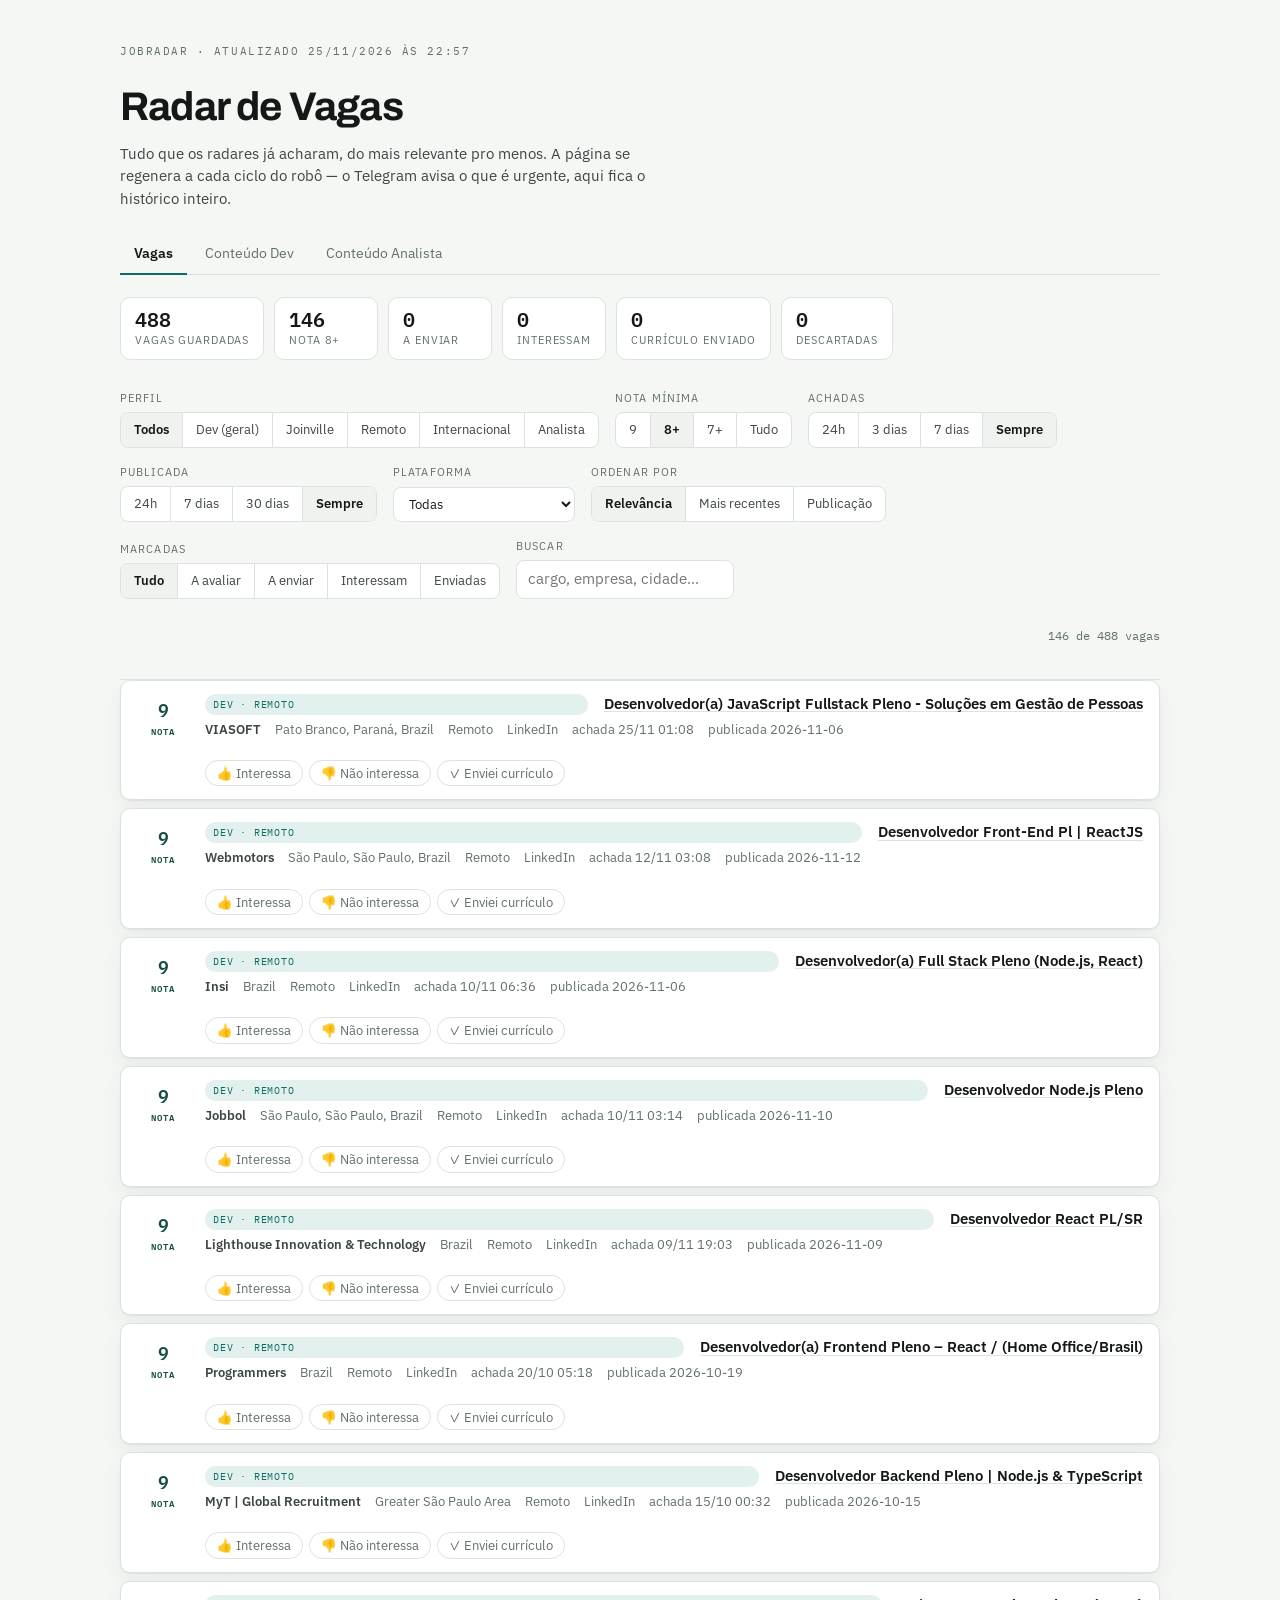
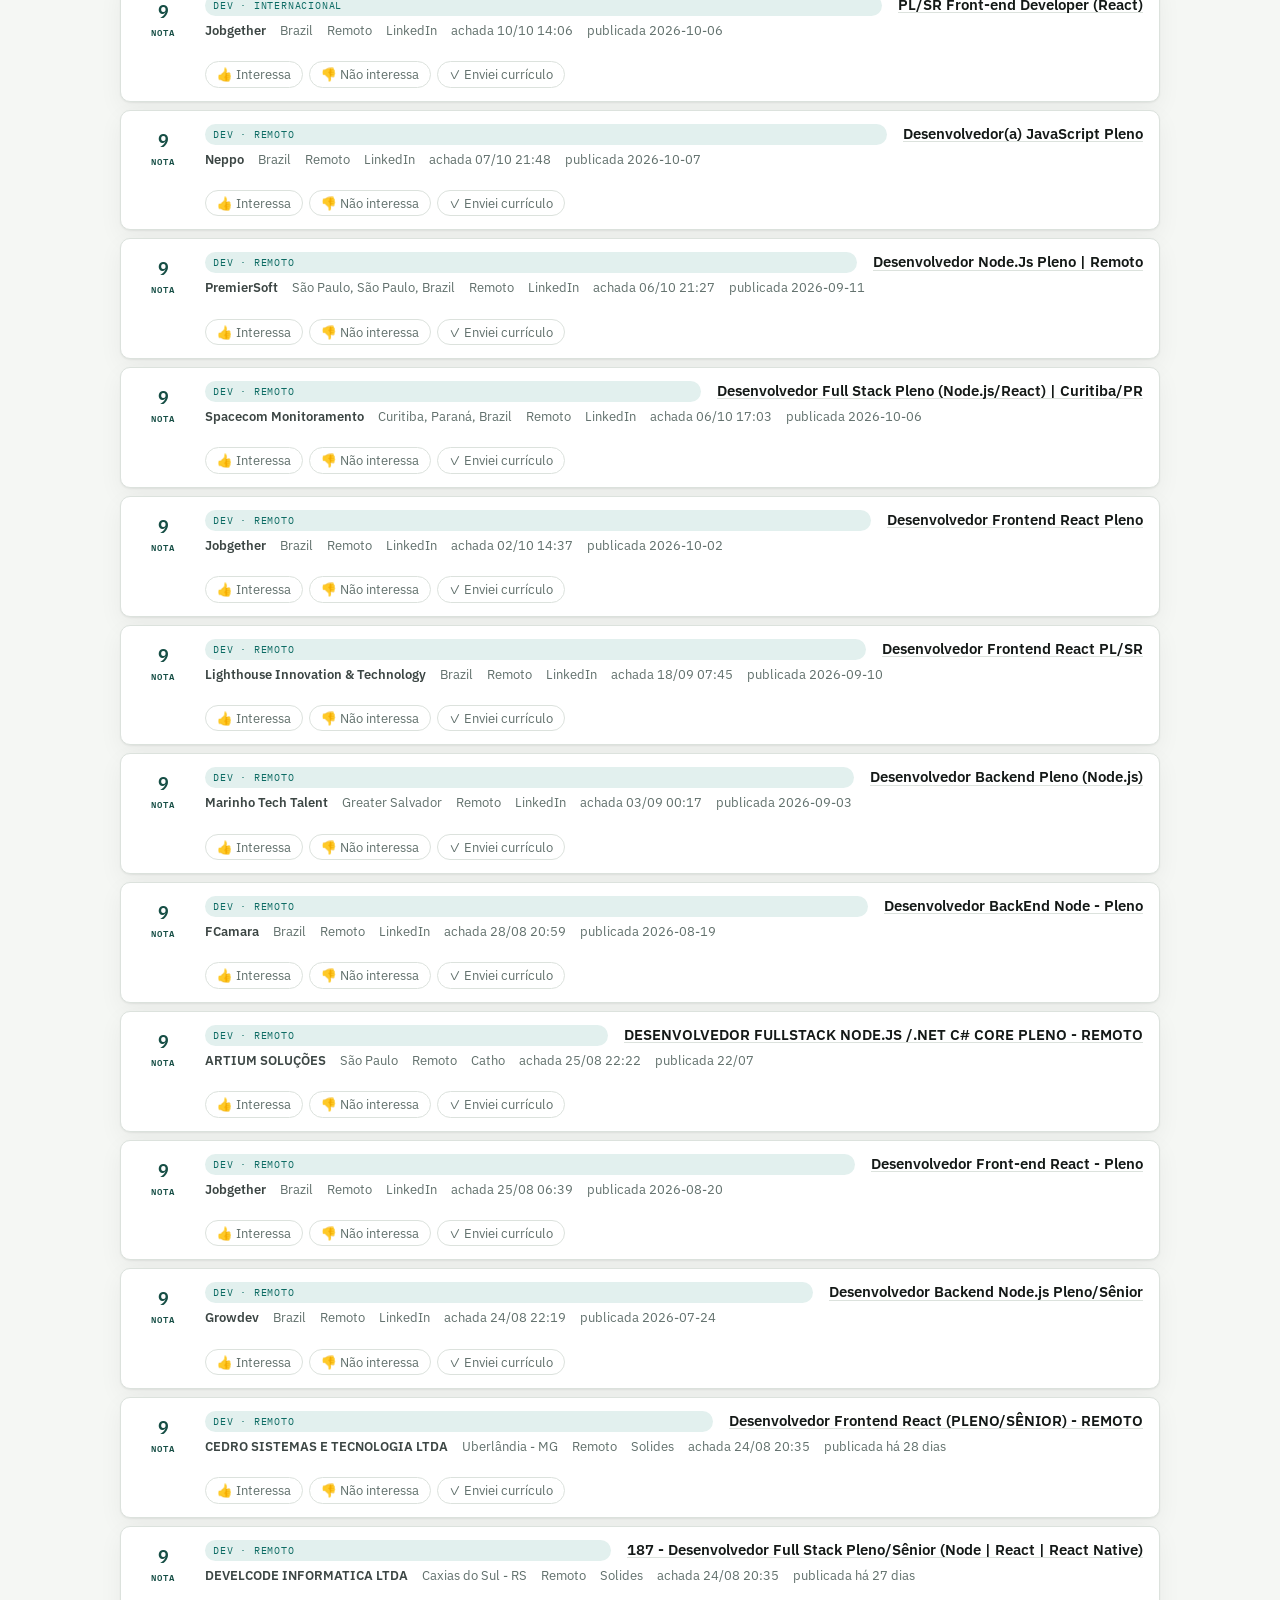
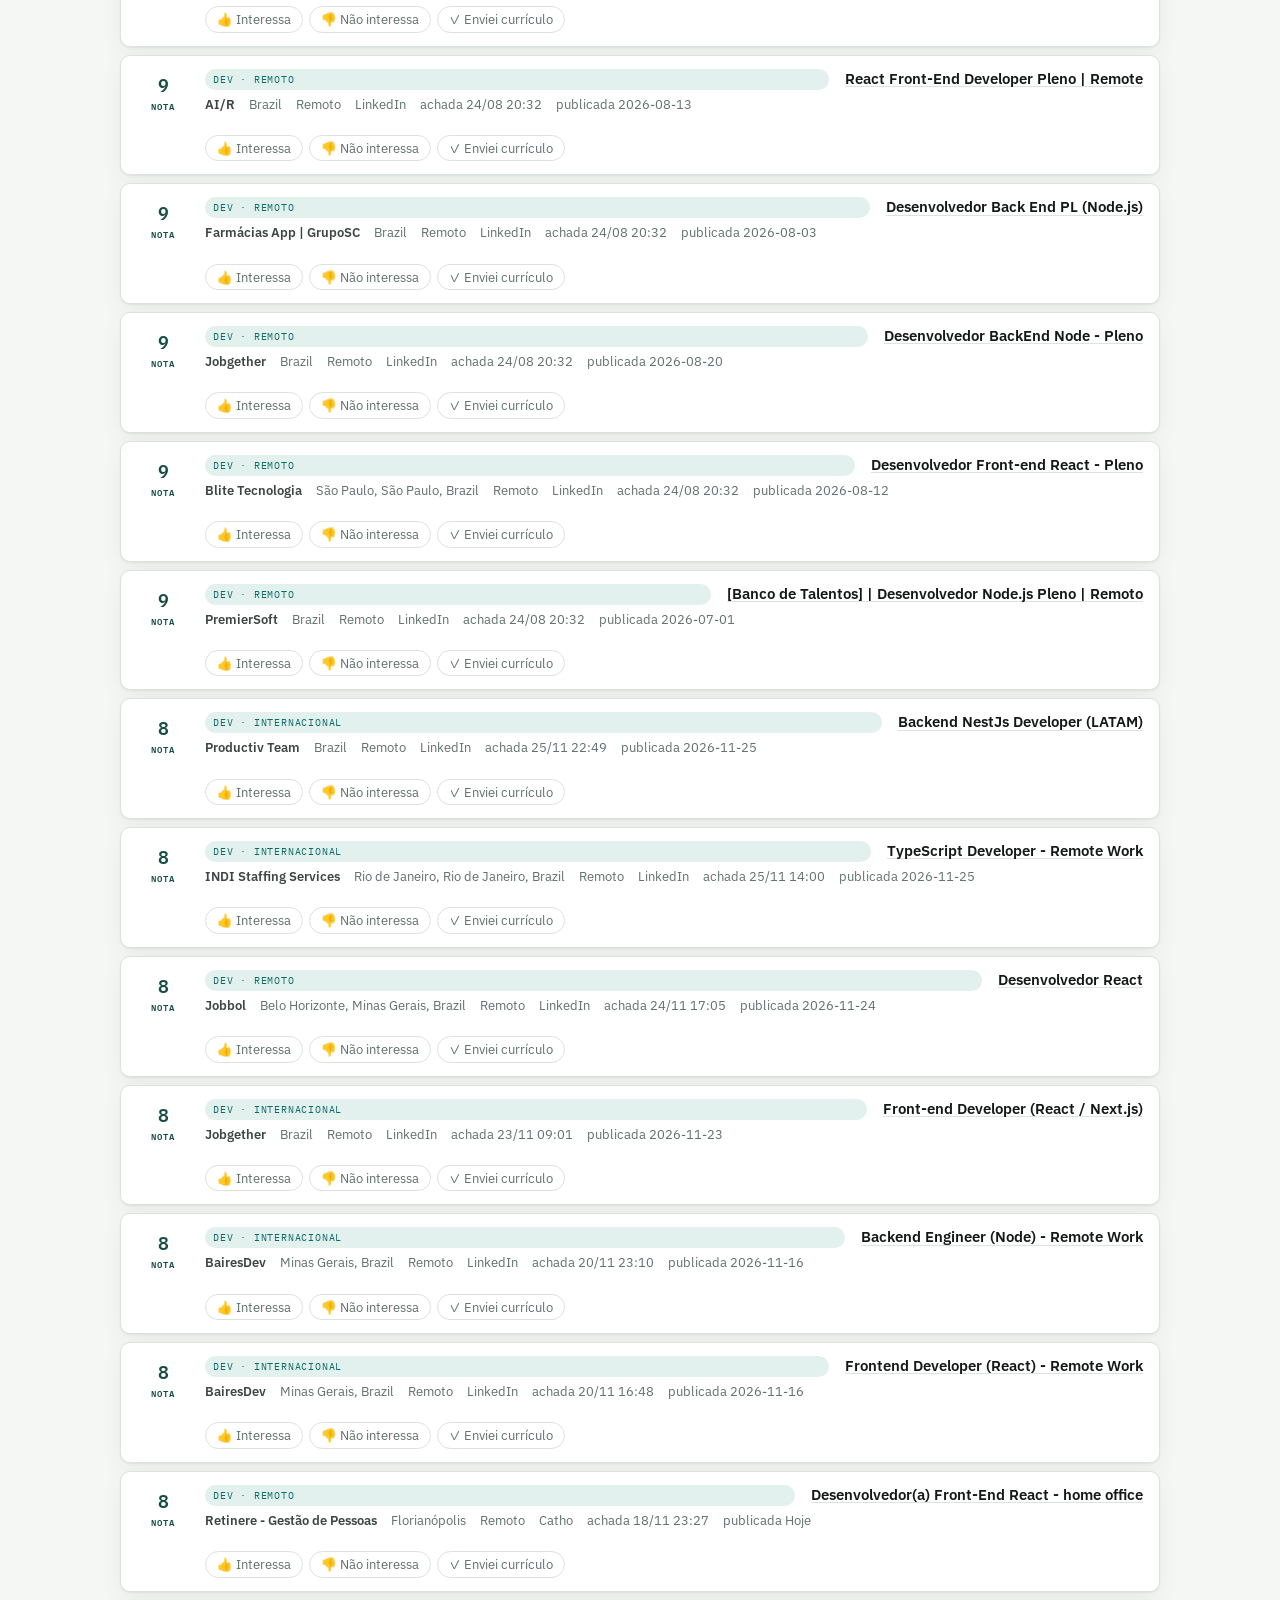
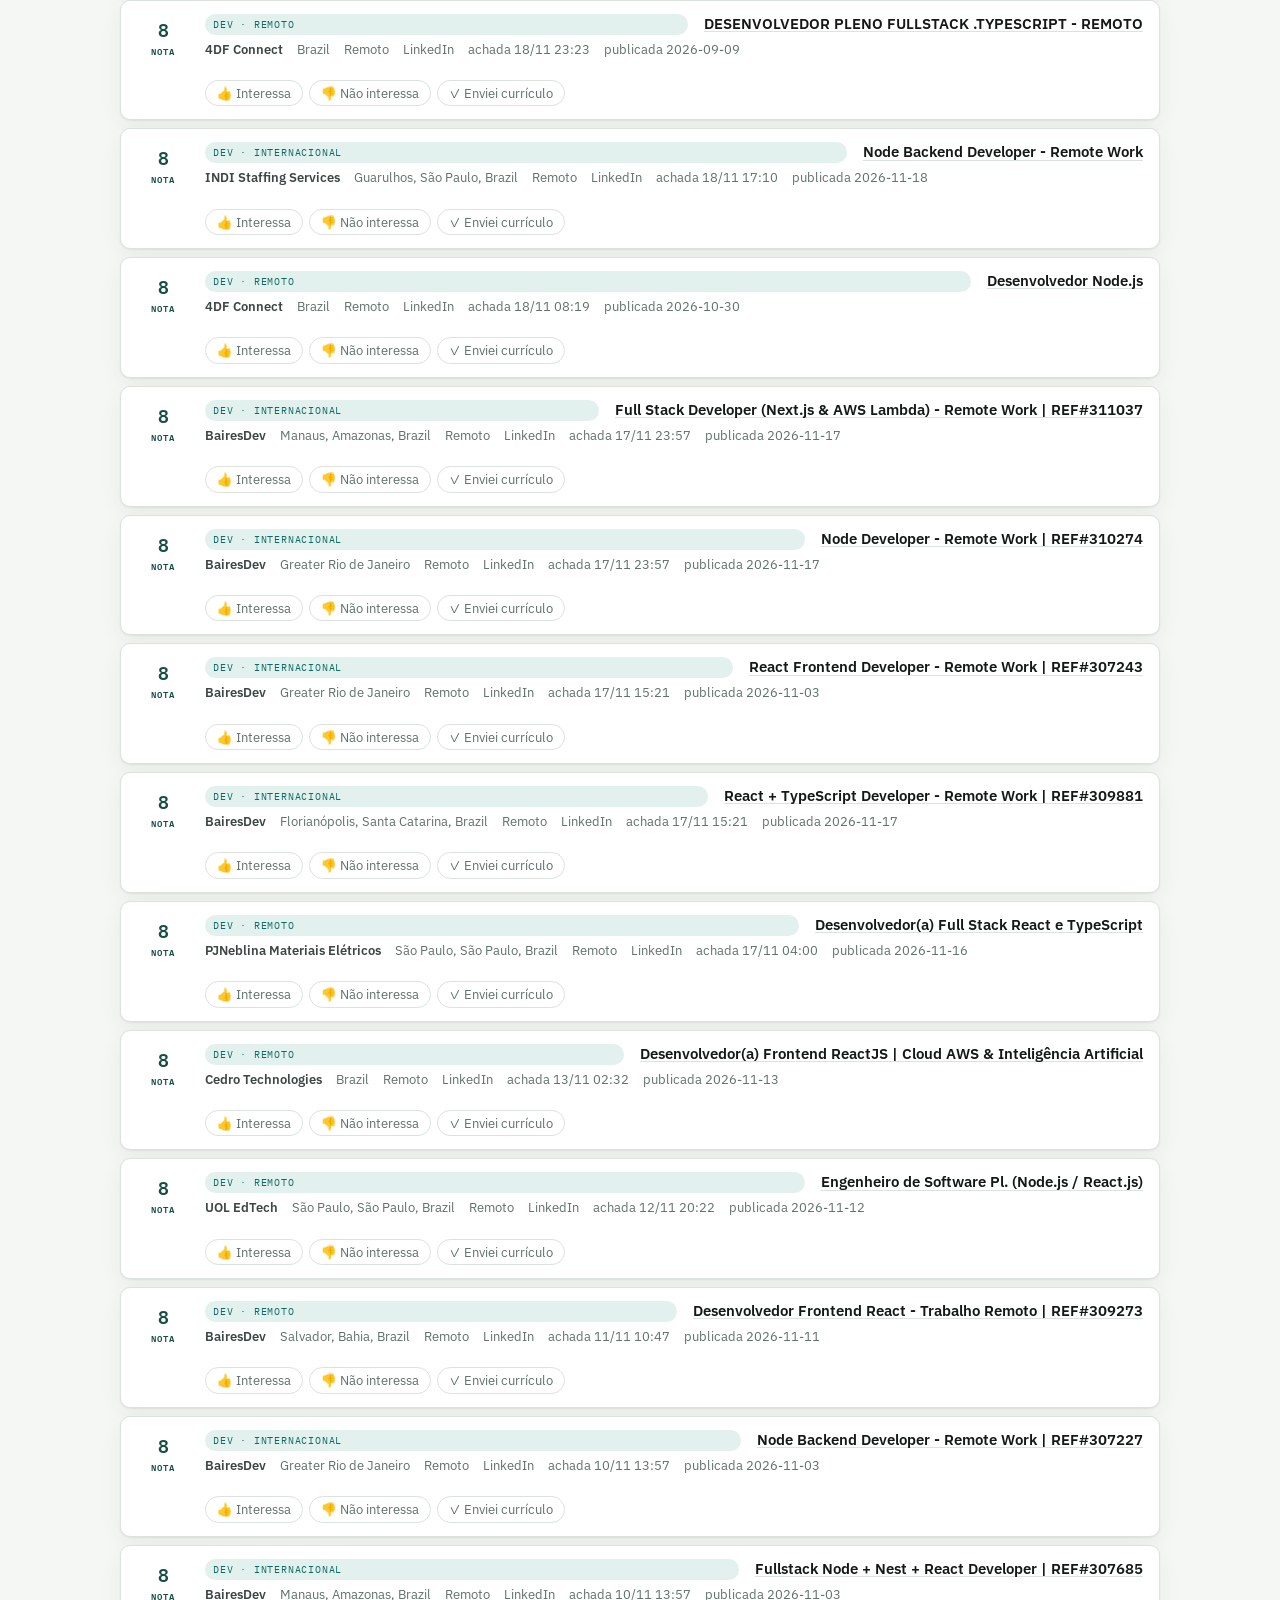
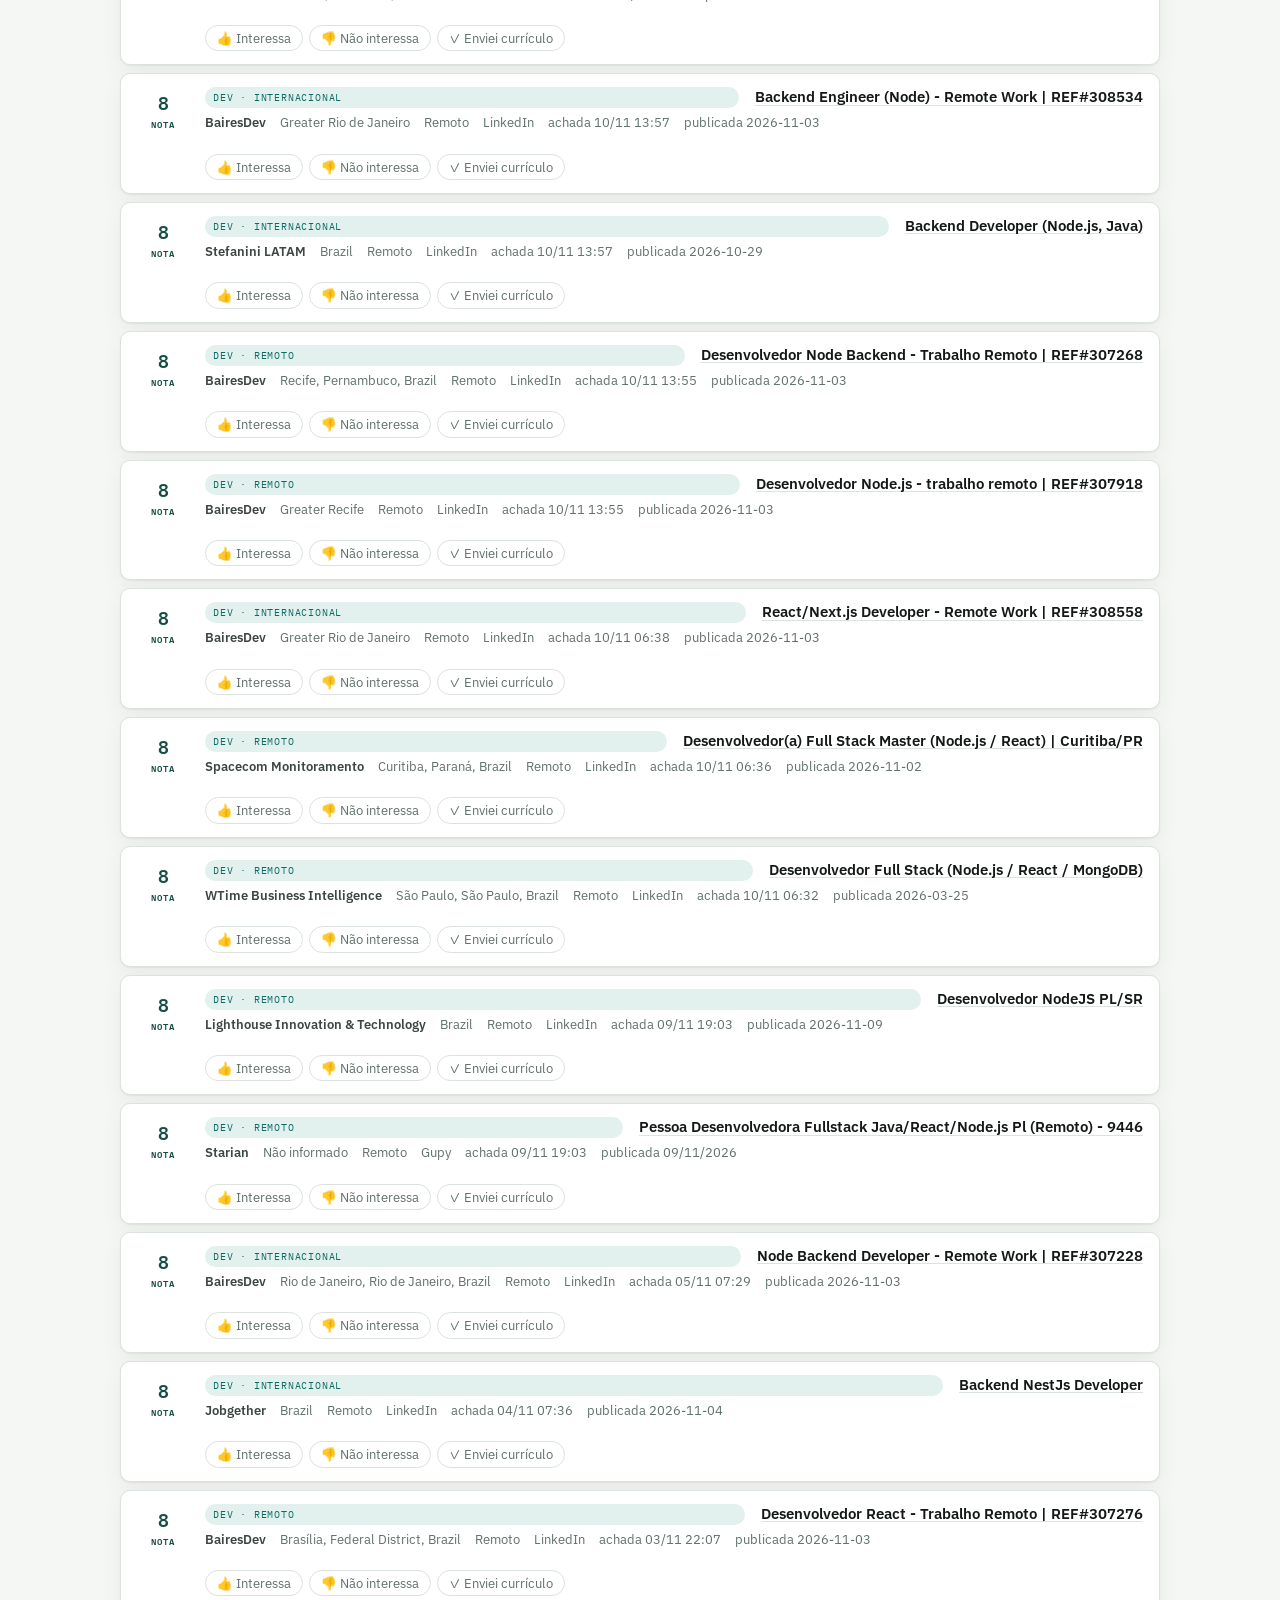
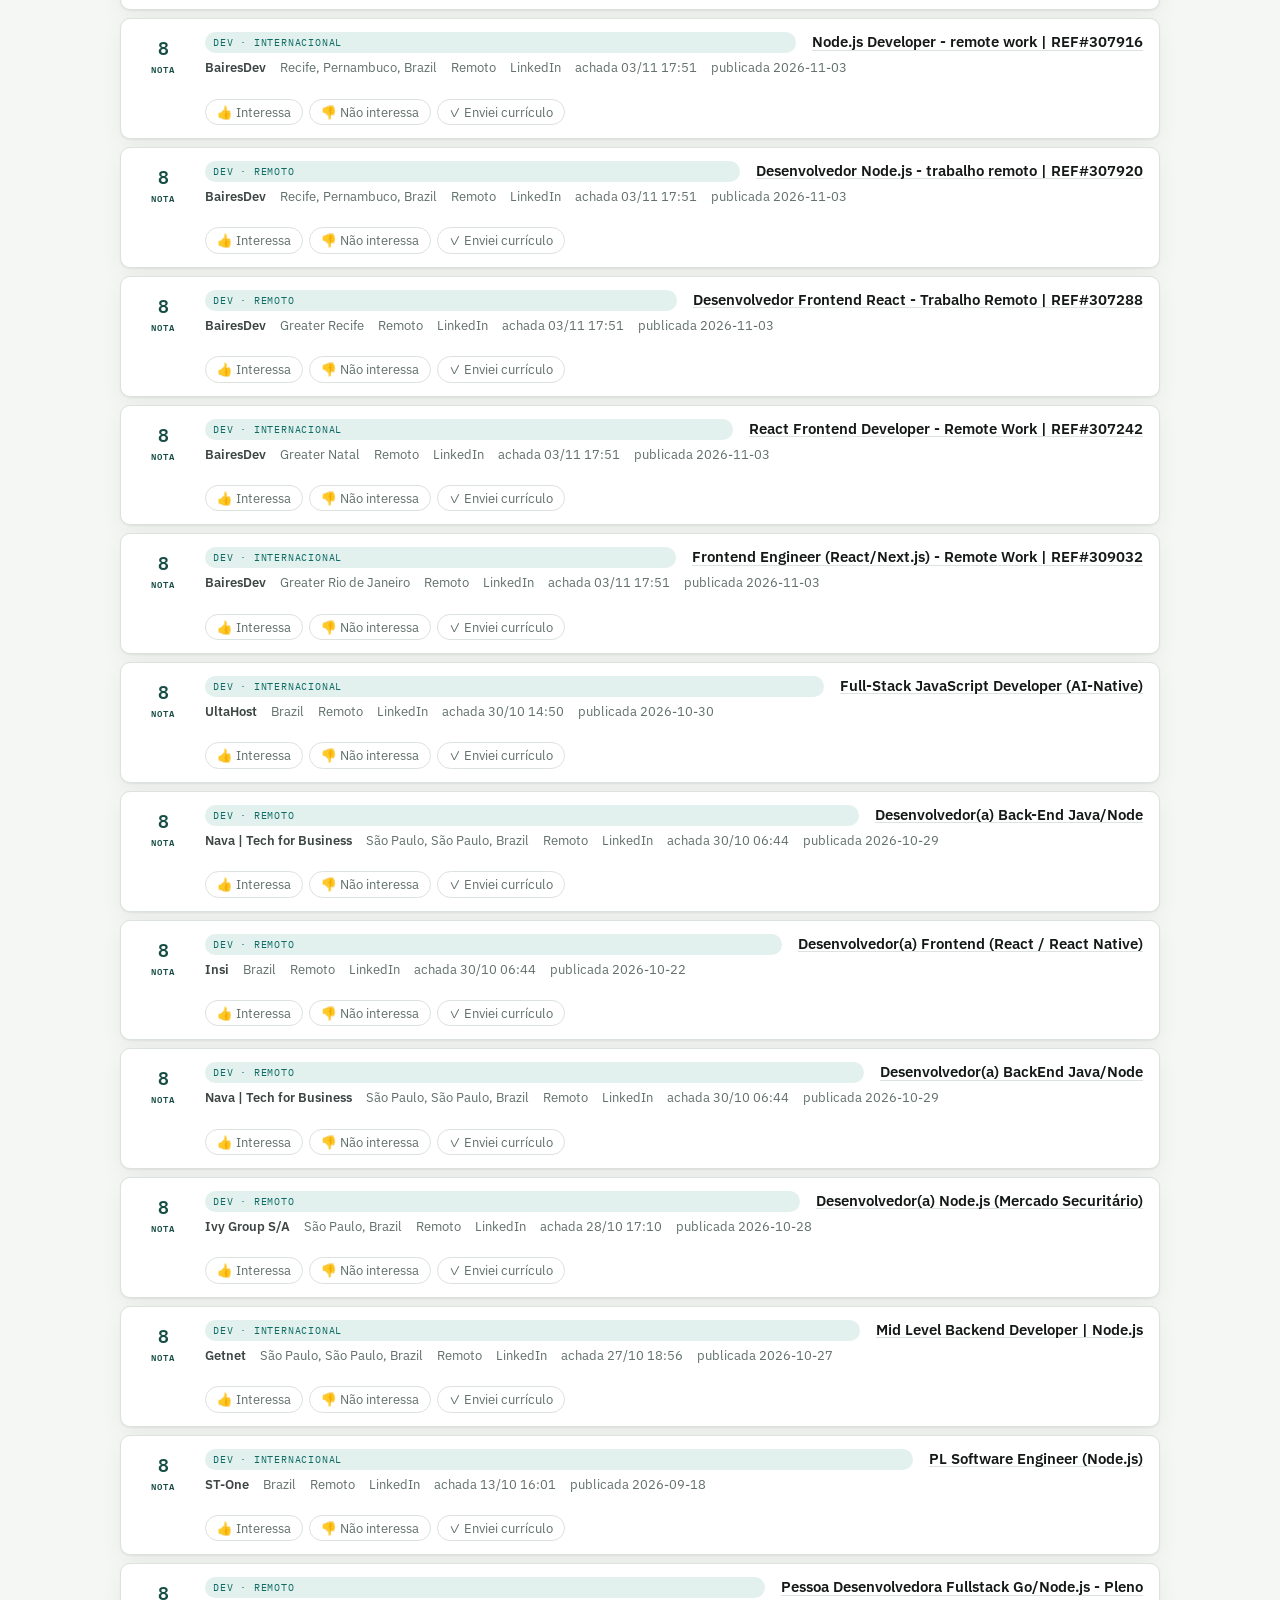
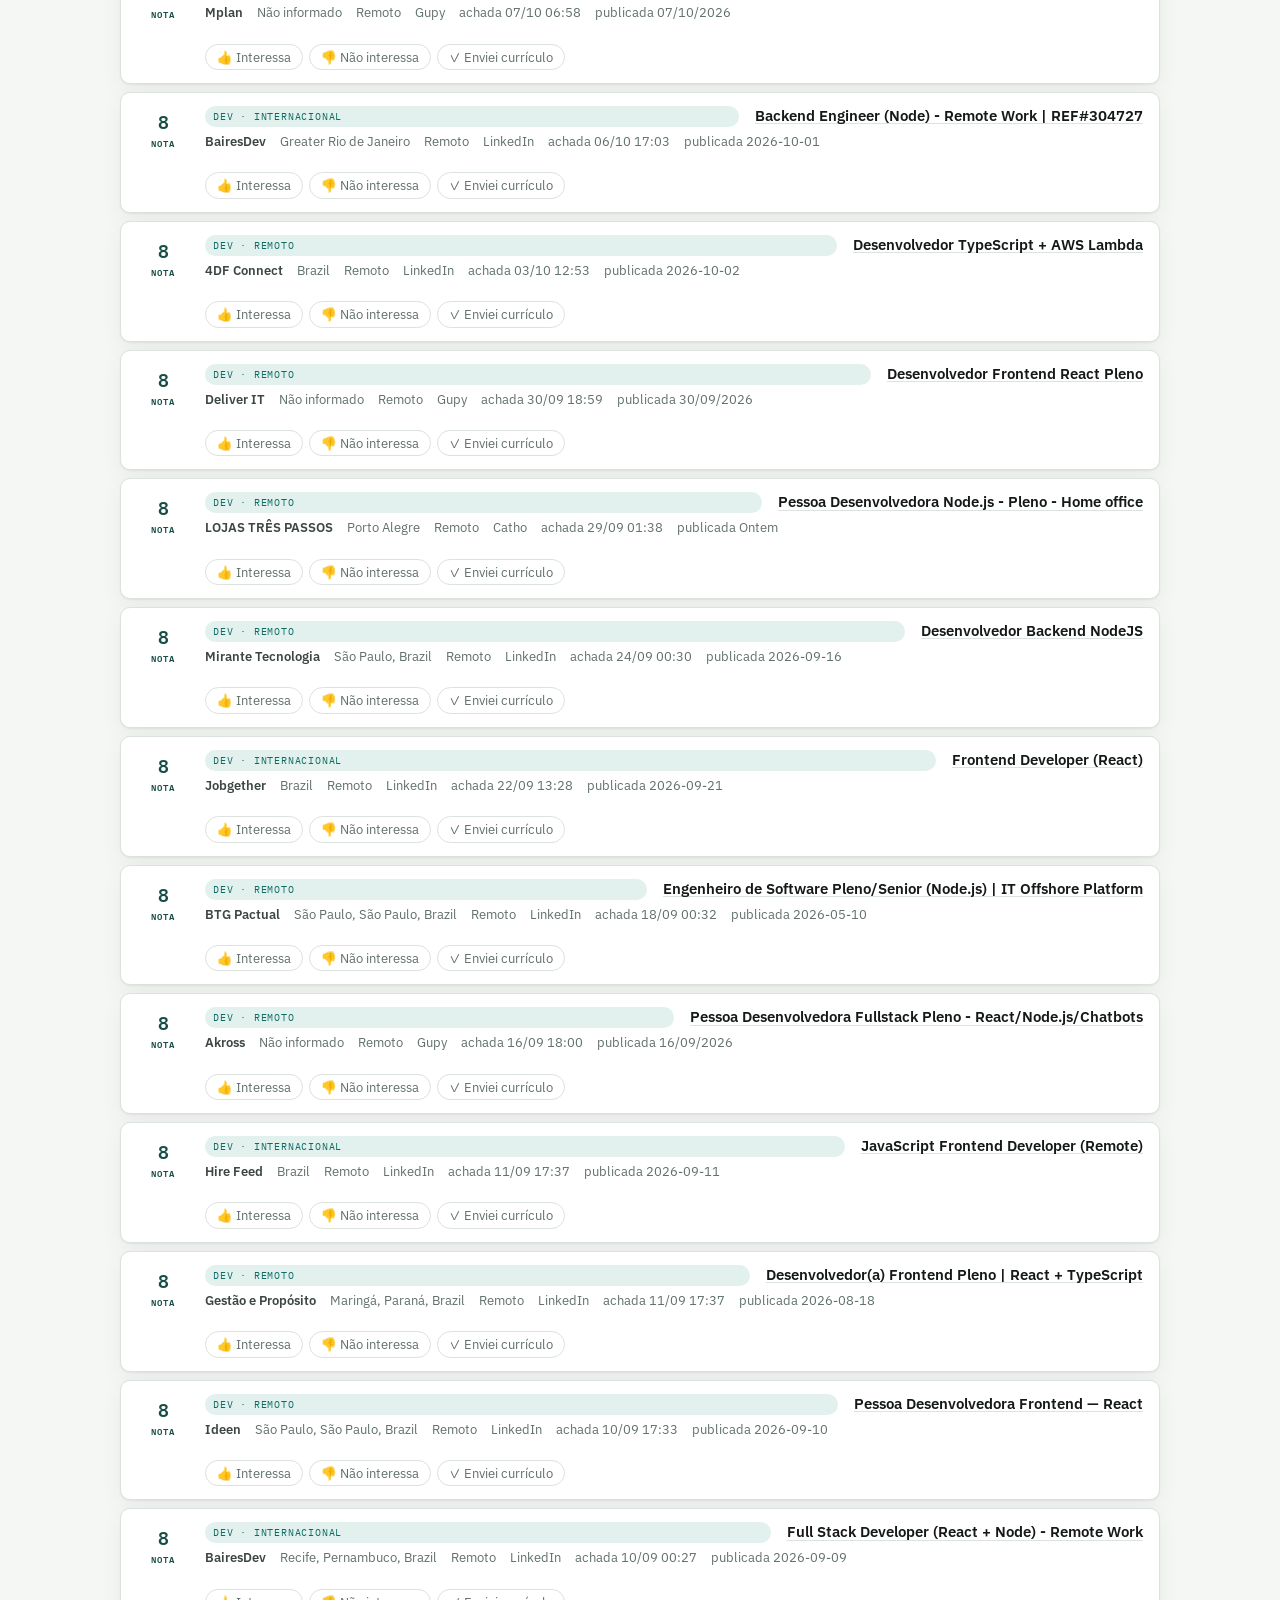
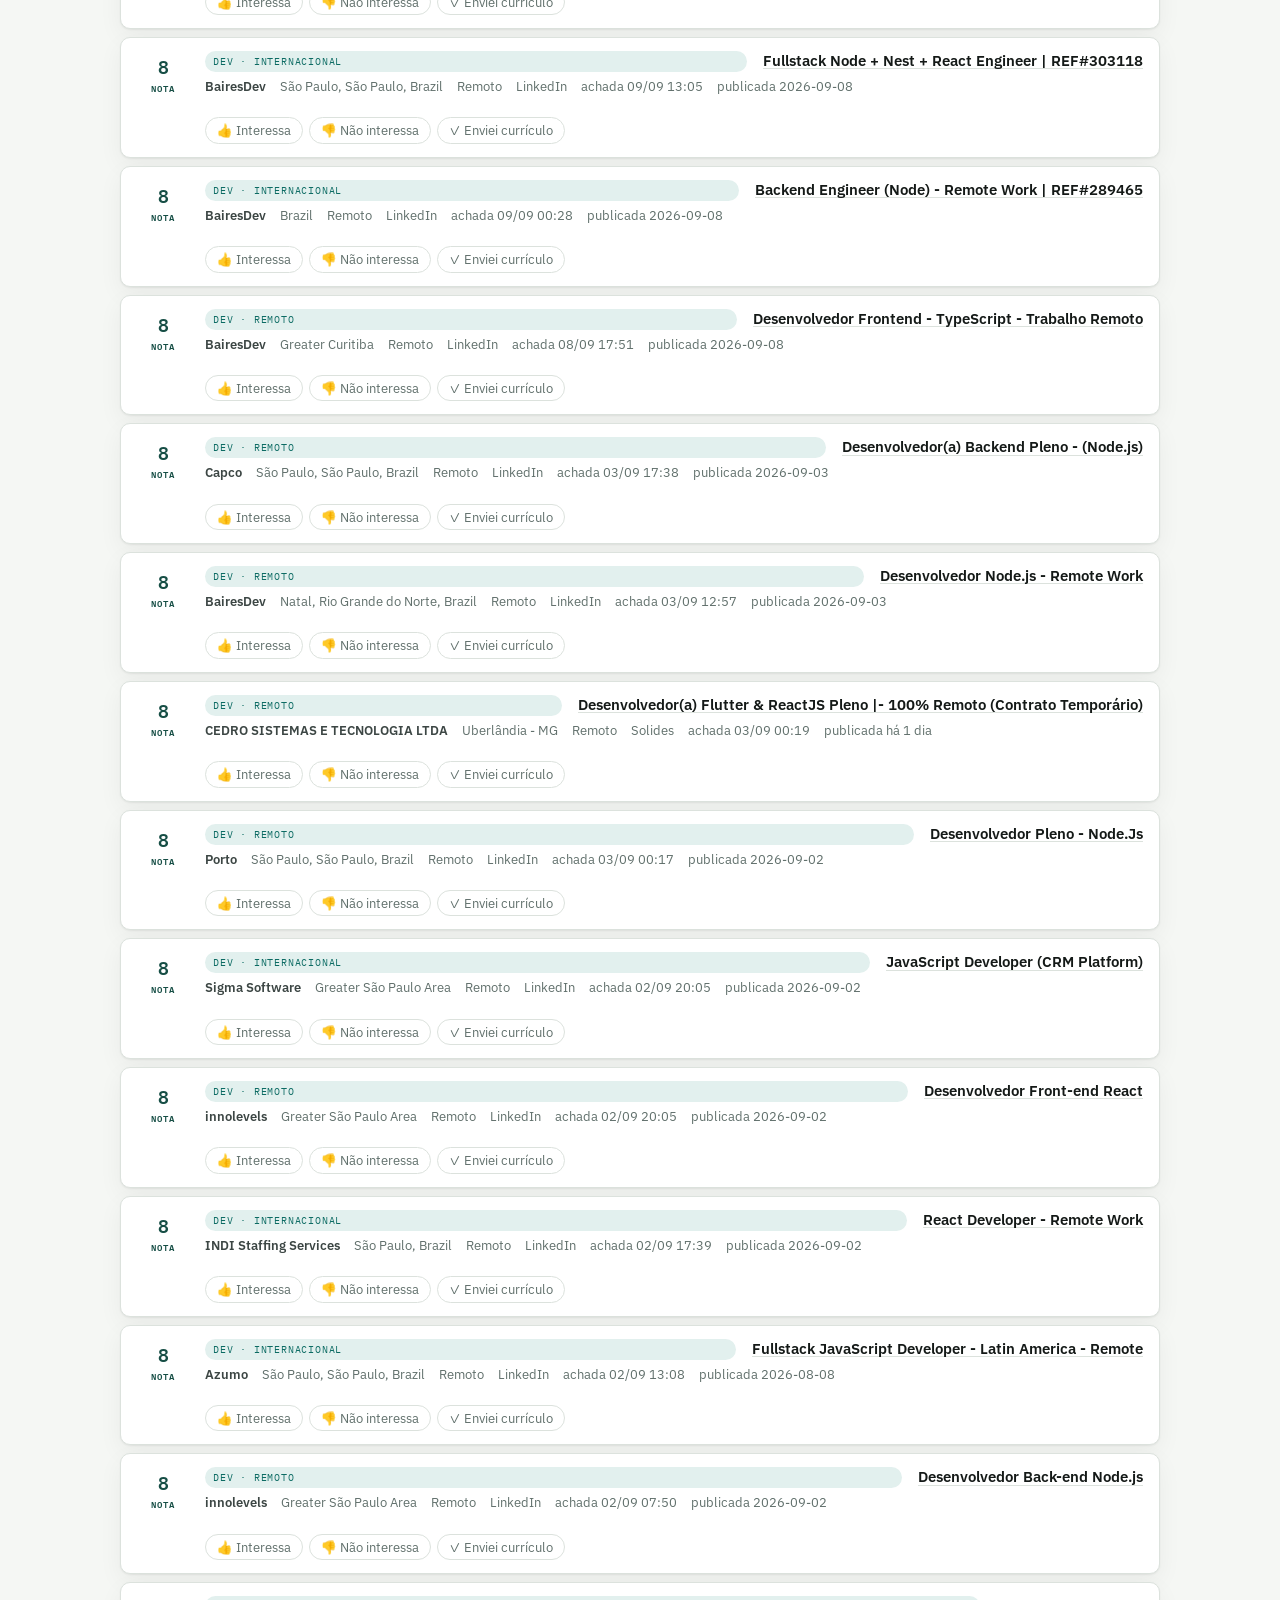
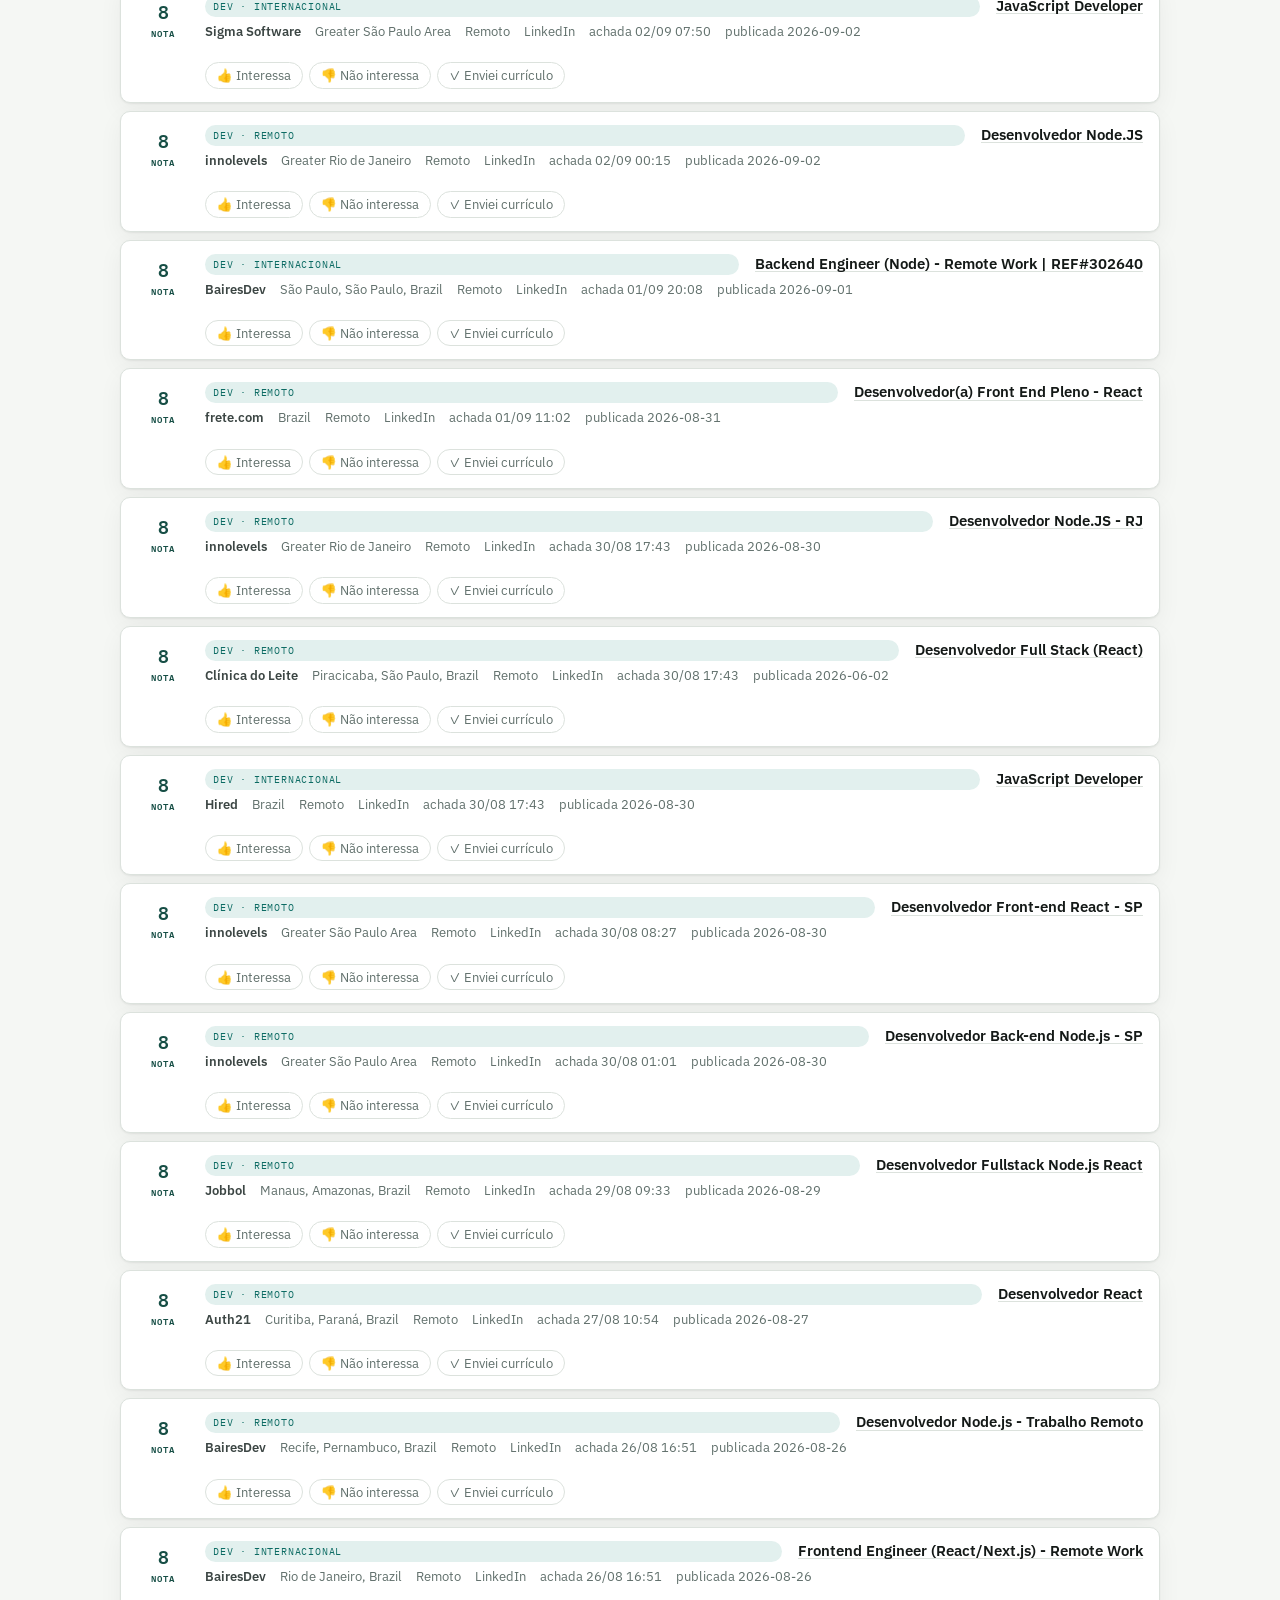
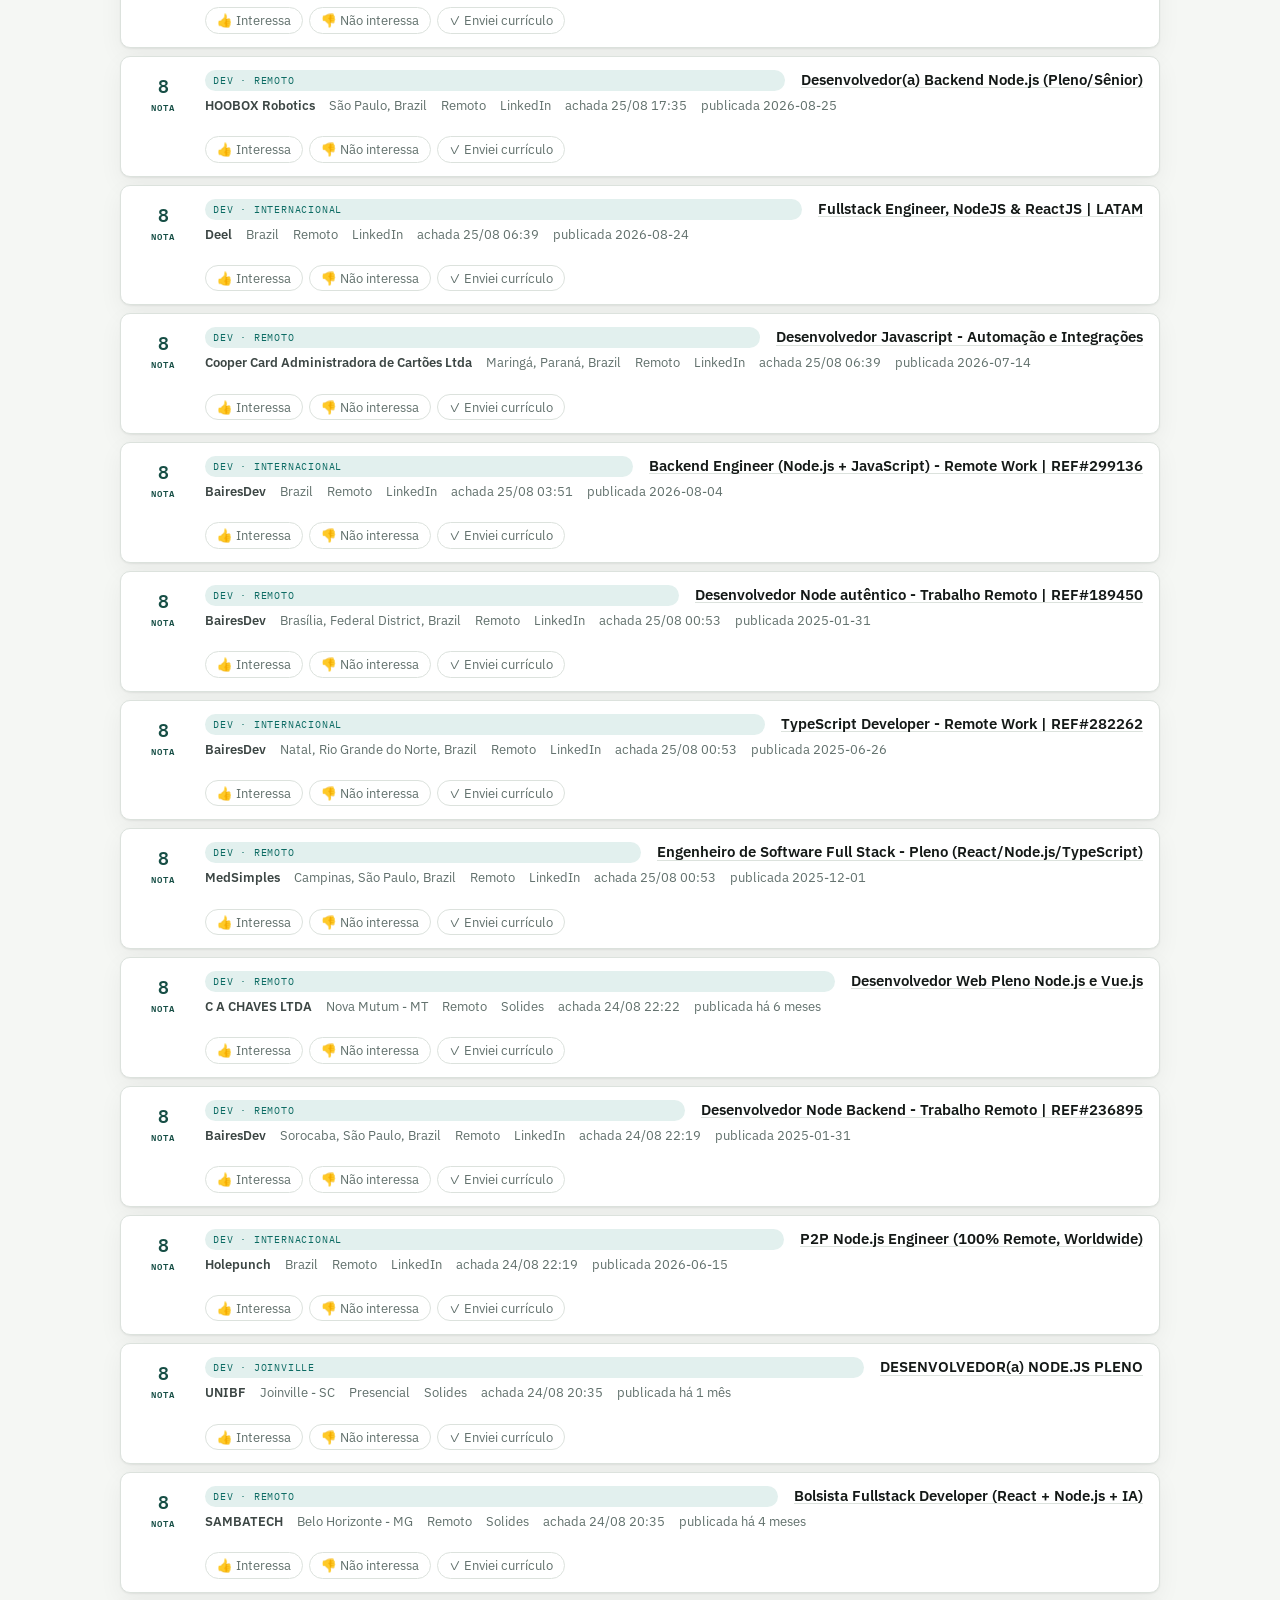
==== commit 140370b9: "chore: atualiza vagas vistas e página [skip ci]" ====
--- a/docs/index.html
+++ b/docs/index.html
@@ -266,7 +266,7 @@
 <body>
 <div class="wrap">
 <header>
-  <p class="eyebrow">JobRadar &middot; atualizado 25/11/2026 às 14:07</p>
+  <p class="eyebrow">JobRadar &middot; atualizado 25/11/2026 às 22:57</p>
   <h1>Radar de Vagas</h1>
   <p class="sub">Tudo que os radares já acharam, do mais relevante pro menos. A página se regenera a cada ciclo do robô — o Telegram avisa o que é urgente, aqui fica o histórico inteiro.</p>
 </header>
@@ -385,7 +385,7 @@
 </div>
 
 <script>
-const VAGAS = [{"t": "Desenvolvedor(a) JavaScript Fullstack Pleno - Soluções em Gestão de Pessoas", "e": "VIASOFT", "l": "Pato Branco, Paraná, Brazil", "u": "https://br.linkedin.com/jobs/view/desenvolvedor-a-javascript-fullstack-pleno-solu%C3%A7%C3%B5es-em-gest%C3%A3o-de-pessoas-at-viasoft-4488451021", "s": "LinkedIn", "r": 9, "p": "dev-remoto", "m": "Remoto", "d": "25/11 01:08", "ts": 1795579689, "pub": "2026-11-06", "pts": 1793923200}, {"t": "Desenvolvedor Front-End Pl | ReactJS", "e": "Webmotors", "l": "São Paulo, São Paulo, Brazil", "u": "https://br.linkedin.com/jobs/view/desenvolvedor-front-end-pl-reactjs-at-webmotors-4489048922", "s": "LinkedIn", "r": 9, "p": "dev-remoto", "m": "Remoto", "d": "12/11 03:08", "ts": 1794463698, "pub": "2026-11-12", "pts": 1794441600}, {"t": "Desenvolvedor(a) Full Stack Pleno (Node.js, React)", "e": "Insi", "l": "Brazil", "u": "https://br.linkedin.com/jobs/view/desenvolvedor-a-full-stack-pleno-node-js-react-at-insi-4486298226", "s": "LinkedIn", "r": 9, "p": "dev-remoto", "m": "Remoto", "d": "10/11 06:36", "ts": 1794303408, "pub": "2026-11-06", "pts": 1793923200}, {"t": "Desenvolvedor Node.js Pleno", "e": "Jobbol", "l": "São Paulo, São Paulo, Brazil", "u": "https://br.linkedin.com/jobs/view/desenvolvedor-node-js-pleno-at-jobbol-4489407582", "s": "LinkedIn", "r": 9, "p": "dev-remoto", "m": "Remoto", "d": "10/11 03:14", "ts": 1794291291, "pub": "2026-11-10", "pts": 1794268800}, {"t": "Desenvolvedor React PL/SR", "e": "Lighthouse Innovation & Technology", "l": "Brazil", "u": "https://br.linkedin.com/jobs/view/desenvolvedor-react-pl-sr-at-lighthouse-innovation-technology-4487948614", "s": "LinkedIn", "r": 9, "p": "dev-remoto", "m": "Remoto", "d": "09/11 19:03", "ts": 1794261816, "pub": "2026-11-09", "pts": 1794182400}, {"t": "Desenvolvedor(a) Frontend Pleno – React / (Home Office/Brasil)", "e": "Programmers", "l": "Brazil", "u": "https://br.linkedin.com/jobs/view/desenvolvedor-a-frontend-pleno-%E2%80%93-react-home-office-brasil-at-programmers-4480408081", "s": "LinkedIn", "r": 9, "p": "dev-remoto", "m": "Remoto", "d": "20/10 05:18", "ts": 1792484283, "pub": "2026-10-19", "pts": 1792368000}, {"t": "Desenvolvedor Backend Pleno | Node.js & TypeScript", "e": "MyT | Global Recruitment", "l": "Greater São Paulo Area", "u": "https://br.linkedin.com/jobs/view/desenvolvedor-backend-pleno-node-js-typescript-at-myt-global-recruitment-4477036000", "s": "LinkedIn", "r": 9, "p": "dev-remoto", "m": "Remoto", "d": "15/10 00:32", "ts": 1792035170, "pub": "2026-10-15", "pts": 1792022400}, {"t": "PL/SR Front-end Developer (React)", "e": "Jobgether", "l": "Brazil", "u": "https://br.linkedin.com/jobs/view/pl-sr-front-end-developer-react-at-jobgether-4474653563", "s": "LinkedIn", "r": 9, "p": "dev-intl", "m": "Remoto", "d": "10/10 14:06", "ts": 1791651982, "pub": "2026-10-06", "pts": 1791244800}, {"t": "Desenvolvedor(a) JavaScript Pleno", "e": "Neppo", "l": "Brazil", "u": "https://br.linkedin.com/jobs/view/desenvolvedor-a-javascript-pleno-at-neppo-4472617662", "s": "LinkedIn", "r": 9, "p": "dev-remoto", "m": "Remoto", "d": "07/10 21:48", "ts": 1791420527, "pub": "2026-10-07", "pts": 1791331200}, {"t": "Desenvolvedor Node.Js Pleno | Remoto", "e": "PremierSoft", "l": "São Paulo, São Paulo, Brazil", "u": "https://br.linkedin.com/jobs/view/desenvolvedor-node-js-pleno-remoto-at-premiersoft-4476370568", "s": "LinkedIn", "r": 9, "p": "dev-remoto", "m": "Remoto", "d": "06/10 21:27", "ts": 1791332824, "pub": "2026-09-11", "pts": 1789084800}, {"t": "Desenvolvedor Full Stack Pleno (Node.js/React) | Curitiba/PR", "e": "Spacecom Monitoramento", "l": "Curitiba, Paraná, Brazil", "u": "https://br.linkedin.com/jobs/view/desenvolvedor-full-stack-pleno-node-js-react-curitiba-pr-at-spacecom-monitoramento-4474075158", "s": "LinkedIn", "r": 9, "p": "dev-remoto", "m": "Remoto", "d": "06/10 17:03", "ts": 1791317010, "pub": "2026-10-06", "pts": 1791244800}, {"t": "Desenvolvedor Frontend React Pleno", "e": "Jobgether", "l": "Brazil", "u": "https://br.linkedin.com/jobs/view/desenvolvedor-frontend-react-pleno-at-jobgether-4472888383", "s": "LinkedIn", "r": 9, "p": "dev-remoto", "m": "Remoto", "d": "02/10 14:37", "ts": 1790962627, "pub": "2026-10-02", "pts": 1790899200}, {"t": "Desenvolvedor Frontend React PL/SR", "e": "Lighthouse Innovation & Technology", "l": "Brazil", "u": "https://br.linkedin.com/jobs/view/desenvolvedor-frontend-react-pl-sr-at-lighthouse-innovation-technology-4464563837", "s": "LinkedIn", "r": 9, "p": "dev-remoto", "m": "Remoto", "d": "18/09 07:45", "ts": 1789728305, "pub": "2026-09-10", "pts": 1788998400}, {"t": "Desenvolvedor Backend Pleno (Node.js)", "e": "Marinho Tech Talent", "l": "Greater Salvador", "u": "https://br.linkedin.com/jobs/view/desenvolvedor-backend-pleno-node-js-at-marinho-tech-talent-4462758061", "s": "LinkedIn", "r": 9, "p": "dev-remoto", "m": "Remoto", "d": "03/09 00:17", "ts": 1788405440, "pub": "2026-09-03", "pts": 1788393600}, {"t": "Desenvolvedor BackEnd Node - Pleno", "e": "FCamara", "l": "Brazil", "u": "https://br.linkedin.com/jobs/view/desenvolvedor-backend-node-pleno-at-fcamara-4456393402", "s": "LinkedIn", "r": 9, "p": "dev-remoto", "m": "Remoto", "d": "28/08 20:59", "ts": 1787961586, "pub": "2026-08-19", "pts": 1787097600}, {"t": "DESENVOLVEDOR FULLSTACK NODE.JS /.NET C# CORE PLENO - REMOTO", "e": "ARTIUM SOLUÇÕES", "l": "São Paulo", "u": "https://www.catho.com.br/vagas/desenvolvedor-fullstack-node.js-.net-c-core-pleno-remoto/37614609", "s": "Catho", "r": 9, "p": "dev-remoto", "m": "Remoto", "d": "25/08 22:22", "ts": 1787707362, "pub": "22/07", "pts": 1784678400}, {"t": "Desenvolvedor Front-end React - Pleno", "e": "Jobgether", "l": "Brazil", "u": "https://br.linkedin.com/jobs/view/desenvolvedor-front-end-react-pleno-at-jobgether-4455488370", "s": "LinkedIn", "r": 9, "p": "dev-remoto", "m": "Remoto", "d": "25/08 06:39", "ts": 1787650764, "pub": "2026-08-20", "pts": 1787184000}, {"t": "Desenvolvedor Backend Node.js Pleno/Sênior", "e": "Growdev", "l": "Brazil", "u": "https://br.linkedin.com/jobs/view/desenvolvedor-backend-node-js-pleno-s%C3%AAnior-at-growdev-4444371841", "s": "LinkedIn", "r": 9, "p": "dev-remoto", "m": "Remoto", "d": "24/08 22:19", "ts": 1787620745, "pub": "2026-07-24", "pts": 1784851200}, {"t": "Desenvolvedor Frontend React (PLENO/SÊNIOR) - REMOTO", "e": "CEDRO SISTEMAS E TECNOLOGIA LTDA", "l": "Uberlândia - MG", "u": "https://vagas.solides.com.br/vaga/893159/desenvolvedor-frontend-react-28pleno2fsenior29-remoto", "s": "Solides", "r": 9, "p": "dev-remoto", "m": "Remoto", "d": "24/08 20:35", "ts": 1787614540, "pub": "há 28 dias", "pts": 1785195340}, {"t": "187 - Desenvolvedor Full Stack Pleno/Sênior (Node | React | React Native)", "e": "DEVELCODE INFORMATICA LTDA", "l": "Caxias do Sul - RS", "u": "https://vagas.solides.com.br/vaga/894697/187-desenvolvedor-full-stack-pleno2fsenior-28node-7c-react-7c-react-native29", "s": "Solides", "r": 9, "p": "dev-remoto", "m": "Remoto", "d": "24/08 20:35", "ts": 1787614539, "pub": "há 27 dias", "pts": 1785281739}, {"t": "React Front-End Developer Pleno | Remote", "e": "AI/R", "l": "Brazil", "u": "https://br.linkedin.com/jobs/view/react-front-end-developer-pleno-remote-at-ai-r-4454090898", "s": "LinkedIn", "r": 9, "p": "dev-remoto", "m": "Remoto", "d": "24/08 20:32", "ts": 1787614379, "pub": "2026-08-13", "pts": 1786579200}, {"t": "Desenvolvedor Back End PL (Node.js)", "e": "Farmácias App | GrupoSC", "l": "Brazil", "u": "https://br.linkedin.com/jobs/view/desenvolvedor-back-end-pl-node-js-at-farm%C3%A1cias-app-gruposc-4448205030", "s": "LinkedIn", "r": 9, "p": "dev-remoto", "m": "Remoto", "d": "24/08 20:32", "ts": 1787614376, "pub": "2026-08-03", "pts": 1785715200}, {"t": "Desenvolvedor BackEnd Node - Pleno", "e": "Jobgether", "l": "Brazil", "u": "https://br.linkedin.com/jobs/view/desenvolvedor-backend-node-pleno-at-jobgether-4455492681", "s": "LinkedIn", "r": 9, "p": "dev-remoto", "m": "Remoto", "d": "24/08 20:32", "ts": 1787614376, "pub": "2026-08-20", "pts": 1787184000}, {"t": "Desenvolvedor Front-end React - Pleno", "e": "Blite Tecnologia", "l": "São Paulo, São Paulo, Brazil", "u": "https://br.linkedin.com/jobs/view/desenvolvedor-front-end-react-pleno-at-blite-tecnologia-4445030524", "s": "LinkedIn", "r": 9, "p": "dev-remoto", "m": "Remoto", "d": "24/08 20:32", "ts": 1787614365, "pub": "2026-08-12", "pts": 1786492800}, {"t": "[Banco de Talentos] | Desenvolvedor Node.js Pleno | Remoto", "e": "PremierSoft", "l": "Brazil", "u": "https://br.linkedin.com/jobs/view/banco-de-talentos-desenvolvedor-node-js-pleno-remoto-at-premiersoft-4434692955", "s": "LinkedIn", "r": 9, "p": "dev-remoto", "m": "Remoto", "d": "24/08 20:32", "ts": 1787614363, "pub": "2026-07-01", "pts": 1782864000}, {"t": "TypeScript Developer - Remote Work", "e": "INDI Staffing Services", "l": "Rio de Janeiro, Rio de Janeiro, Brazil", "u": "https://br.linkedin.com/jobs/view/typescript-developer-remote-work-at-indi-staffing-services-4494661094", "s": "LinkedIn", "r": 8, "p": "dev-intl", "m": "Remoto", "d": "25/11 14:00", "ts": 1795626059, "pub": "2026-11-25", "pts": 1795564800}, {"t": "Desenvolvedor React", "e": "Jobbol", "l": "Belo Horizonte, Minas Gerais, Brazil", "u": "https://br.linkedin.com/jobs/view/desenvolvedor-react-at-jobbol-4494155767", "s": "LinkedIn", "r": 8, "p": "dev-remoto", "m": "Remoto", "d": "24/11 17:05", "ts": 1795550726, "pub": "2026-11-24", "pts": 1795478400}, {"t": "Front-end Developer (React / Next.js)", "e": "Jobgether", "l": "Brazil", "u": "https://br.linkedin.com/jobs/view/front-end-developer-react-next-js-at-jobgether-4493589195", "s": "LinkedIn", "r": 8, "p": "dev-intl", "m": "Remoto", "d": "23/11 09:01", "ts": 1795435276, "pub": "2026-11-23", "pts": 1795392000}, {"t": "Backend Engineer (Node) - Remote Work", "e": "BairesDev", "l": "Minas Gerais, Brazil", "u": "https://br.linkedin.com/jobs/view/backend-engineer-node-remote-work-at-bairesdev-4490656581", "s": "LinkedIn", "r": 8, "p": "dev-intl", "m": "Remoto", "d": "20/11 23:10", "ts": 1795227022, "pub": "2026-11-16", "pts": 1794787200}, {"t": "Frontend Developer (React) - Remote Work", "e": "BairesDev", "l": "Minas Gerais, Brazil", "u": "https://br.linkedin.com/jobs/view/frontend-developer-react-remote-work-at-bairesdev-4490902012", "s": "LinkedIn", "r": 8, "p": "dev-intl", "m": "Remoto", "d": "20/11 16:48", "ts": 1795204094, "pub": "2026-11-16", "pts": 1794787200}, {"t": "Desenvolvedor(a) Front-End React - home office", "e": "Retinere - Gestão de Pessoas", "l": "Florianópolis", "u": "https://www.catho.com.br/vagas/desenvolvedora-front-end-react-home-office/39331819", "s": "Catho", "r": 8, "p": "dev-remoto", "m": "Remoto", "d": "18/11 23:27", "ts": 1795055272, "pub": "Hoje", "pts": 1795055272}, {"t": "DESENVOLVEDOR PLENO FULLSTACK .TYPESCRIPT - REMOTO", "e": "4DF Connect", "l": "Brazil", "u": "https://br.linkedin.com/jobs/view/desenvolvedor-pleno-fullstack-typescript-remoto-at-4df-connect-4465356281", "s": "LinkedIn", "r": 8, "p": "dev-remoto", "m": "Remoto", "d": "18/11 23:23", "ts": 1795054995, "pub": "2026-09-09", "pts": 1788912000}, {"t": "Node Backend Developer - Remote Work", "e": "INDI Staffing Services", "l": "Guarulhos, São Paulo, Brazil", "u": "https://br.linkedin.com/jobs/view/node-backend-developer-remote-work-at-indi-staffing-services-4492043348", "s": "LinkedIn", "r": 8, "p": "dev-intl", "m": "Remoto", "d": "18/11 17:10", "ts": 1795032634, "pub": "2026-11-18", "pts": 1794960000}, {"t": "Desenvolvedor Node.js", "e": "4DF Connect", "l": "Brazil", "u": "https://br.linkedin.com/jobs/view/desenvolvedor-node-js-at-4df-connect-4485267366", "s": "LinkedIn", "r": 8, "p": "dev-remoto", "m": "Remoto", "d": "18/11 08:19", "ts": 1795000754, "pub": "2026-10-30", "pts": 1793318400}, {"t": "Full Stack Developer (Next.js & AWS Lambda) - Remote Work | REF#311037", "e": "BairesDev", "l": "Manaus, Amazonas, Brazil", "u": "https://br.linkedin.com/jobs/view/full-stack-developer-next-js-aws-lambda-remote-work-ref%23311037-at-bairesdev-4491701860", "s": "LinkedIn", "r": 8, "p": "dev-intl", "m": "Remoto", "d": "17/11 23:57", "ts": 1794970629, "pub": "2026-11-17", "pts": 1794873600}, {"t": "Node Developer - Remote Work | REF#310274", "e": "BairesDev", "l": "Greater Rio de Janeiro", "u": "https://br.linkedin.com/jobs/view/node-developer-remote-work-ref%23310274-at-bairesdev-4491720268", "s": "LinkedIn", "r": 8, "p": "dev-intl", "m": "Remoto", "d": "17/11 23:57", "ts": 1794970628, "pub": "2026-11-17", "pts": 1794873600}, {"t": "React Frontend Developer - Remote Work | REF#307243", "e": "BairesDev", "l": "Greater Rio de Janeiro", "u": "https://br.linkedin.com/jobs/view/react-frontend-developer-remote-work-ref%23307243-at-bairesdev-4487015563", "s": "LinkedIn", "r": 8, "p": "dev-intl", "m": "Remoto", "d": "17/11 15:21", "ts": 1794939669, "pub": "2026-11-03", "pts": 1793664000}, {"t": "React + TypeScript Developer - Remote Work | REF#309881", "e": "BairesDev", "l": "Florianópolis, Santa Catarina, Brazil", "u": "https://br.linkedin.com/jobs/view/react-%2B-typescript-developer-remote-work-ref%23309881-at-bairesdev-4491709510", "s": "LinkedIn", "r": 8, "p": "dev-intl", "m": "Remoto", "d": "17/11 15:21", "ts": 1794939668, "pub": "2026-11-17", "pts": 1794873600}, {"t": "Desenvolvedor(a) Full Stack React e TypeScript", "e": "PJNeblina Materiais Elétricos", "l": "São Paulo, São Paulo, Brazil", "u": "https://br.linkedin.com/jobs/view/desenvolvedor-a-full-stack-react-e-typescript-at-pjneblina-materiais-el%C3%A9tricos-4490909227", "s": "LinkedIn", "r": 8, "p": "dev-remoto", "m": "Remoto", "d": "17/11 04:00", "ts": 1794898814, "pub": "2026-11-16", "pts": 1794787200}, {"t": "Desenvolvedor(a) Frontend ReactJS | Cloud AWS & Inteligência Artificial", "e": "Cedro Technologies", "l": "Brazil", "u": "https://br.linkedin.com/jobs/view/desenvolvedor-a-frontend-reactjs-cloud-aws-intelig%C3%AAncia-artificial-at-cedro-technologies-4490548710", "s": "LinkedIn", "r": 8, "p": "dev-remoto", "m": "Remoto", "d": "13/11 02:32", "ts": 1794547955, "pub": "2026-11-13", "pts": 1794528000}, {"t": "Engenheiro de Software Pl. (Node.js / React.js)", "e": "UOL EdTech", "l": "São Paulo, São Paulo, Brazil", "u": "https://br.linkedin.com/jobs/view/engenheiro-de-software-pl-node-js-react-js-at-uol-edtech-4489272335", "s": "LinkedIn", "r": 8, "p": "dev-remoto", "m": "Remoto", "d": "12/11 20:22", "ts": 1794525774, "pub": "2026-11-12", "pts": 1794441600}, {"t": "Desenvolvedor Frontend React - Trabalho Remoto | REF#309273", "e": "BairesDev", "l": "Salvador, Bahia, Brazil", "u": "https://br.linkedin.com/jobs/view/desenvolvedor-frontend-react-trabalho-remoto-ref%23309273-at-bairesdev-4489659771", "s": "LinkedIn", "r": 8, "p": "dev-remoto", "m": "Remoto", "d": "11/11 10:47", "ts": 1794404825, "pub": "2026-11-11", "pts": 1794355200}, {"t": "Node Backend Developer - Remote Work | REF#307227", "e": "BairesDev", "l": "Greater Rio de Janeiro", "u": "https://br.linkedin.com/jobs/view/node-backend-developer-remote-work-ref%23307227-at-bairesdev-4487026412", "s": "LinkedIn", "r": 8, "p": "dev-intl", "m": "Remoto", "d": "10/11 13:57", "ts": 1794329856, "pub": "2026-11-03", "pts": 1793664000}, {"t": "Fullstack Node + Nest + React Developer | REF#307685", "e": "BairesDev", "l": "Manaus, Amazonas, Brazil", "u": "https://br.linkedin.com/jobs/view/fullstack-node-%2B-nest-%2B-react-developer-ref%23307685-at-bairesdev-4487020361", "s": "LinkedIn", "r": 8, "p": "dev-intl", "m": "Remoto", "d": "10/11 13:57", "ts": 1794329855, "pub": "2026-11-03", "pts": 1793664000}, {"t": "Backend Engineer (Node) - Remote Work | REF#308534", "e": "BairesDev", "l": "Greater Rio de Janeiro", "u": "https://br.linkedin.com/jobs/view/backend-engineer-node-remote-work-ref%23308534-at-bairesdev-4487023273", "s": "LinkedIn", "r": 8, "p": "dev-intl", "m": "Remoto", "d": "10/11 13:57", "ts": 1794329855, "pub": "2026-11-03", "pts": 1793664000}, {"t": "Backend Developer (Node.js, Java)", "e": "Stefanini LATAM", "l": "Brazil", "u": "https://br.linkedin.com/jobs/view/backend-developer-node-js-java-at-stefanini-latam-4481153487", "s": "LinkedIn", "r": 8, "p": "dev-intl", "m": "Remoto", "d": "10/11 13:57", "ts": 1794329854, "pub": "2026-10-29", "pts": 1793232000}, {"t": "Desenvolvedor Node Backend - Trabalho Remoto | REF#307268", "e": "BairesDev", "l": "Recife, Pernambuco, Brazil", "u": "https://br.linkedin.com/jobs/view/desenvolvedor-node-backend-trabalho-remoto-ref%23307268-at-bairesdev-4487021305", "s": "LinkedIn", "r": 8, "p": "dev-remoto", "m": "Remoto", "d": "10/11 13:55", "ts": 1794329754, "pub": "2026-11-03", "pts": 1793664000}, {"t": "Desenvolvedor Node.js - trabalho remoto | REF#307918", "e": "BairesDev", "l": "Greater Recife", "u": "https://br.linkedin.com/jobs/view/desenvolvedor-node-js-trabalho-remoto-ref%23307918-at-bairesdev-4487023245", "s": "LinkedIn", "r": 8, "p": "dev-remoto", "m": "Remoto", "d": "10/11 13:55", "ts": 1794329753, "pub": "2026-11-03", "pts": 1793664000}, {"t": "React/Next.js Developer - Remote Work | REF#308558", "e": "BairesDev", "l": "Greater Rio de Janeiro", "u": "https://br.linkedin.com/jobs/view/react-next-js-developer-remote-work-ref%23308558-at-bairesdev-4487023287", "s": "LinkedIn", "r": 8, "p": "dev-intl", "m": "Remoto", "d": "10/11 06:38", "ts": 1794303504, "pub": "2026-11-03", "pts": 1793664000}, {"t": "Desenvolvedor(a) Full Stack Master (Node.js / React) | Curitiba/PR", "e": "Spacecom Monitoramento", "l": "Curitiba, Paraná, Brazil", "u": "https://br.linkedin.com/jobs/view/desenvolvedor-a-full-stack-master-node-js-react-curitiba-pr-at-spacecom-monitoramento-4484308786", "s": "LinkedIn", "r": 8, "p": "dev-remoto", "m": "Remoto", "d": "10/11 06:36", "ts": 1794303407, "pub": "2026-11-02", "pts": 1793577600}, {"t": "Desenvolvedor Full Stack (Node.js / React / MongoDB)", "e": "WTime Business Intelligence", "l": "São Paulo, São Paulo, Brazil", "u": "https://br.linkedin.com/jobs/view/desenvolvedor-full-stack-node-js-react-mongodb-at-wtime-business-intelligence-4389881632", "s": "LinkedIn", "r": 8, "p": "dev-remoto", "m": "Remoto", "d": "10/11 06:32", "ts": 1794303122, "pub": "2026-03-25", "pts": 1774396800}, {"t": "Desenvolvedor NodeJS PL/SR", "e": "Lighthouse Innovation & Technology", "l": "Brazil", "u": "https://br.linkedin.com/jobs/view/desenvolvedor-nodejs-pl-sr-at-lighthouse-innovation-technology-4487939672", "s": "LinkedIn", "r": 8, "p": "dev-remoto", "m": "Remoto", "d": "09/11 19:03", "ts": 1794261816, "pub": "2026-11-09", "pts": 1794182400}, {"t": "Pessoa Desenvolvedora Fullstack Java/React/Node.js Pl (Remoto) - 9446", "e": "Starian", "l": "Não informado", "u": "https://starian.gupy.io/job/eyJqb2JJZCI6MTI3Njk0NDYsInNvdXJjZSI6Imd1cHlfcG9ydGFsIn0=?jobBoardSource=gupy_portal", "s": "Gupy", "r": 8, "p": "dev-remoto", "m": "Remoto", "d": "09/11 19:03", "ts": 1794261792, "pub": "09/11/2026", "pts": 1794182400}, {"t": "Node Backend Developer - Remote Work | REF#307228", "e": "BairesDev", "l": "Rio de Janeiro, Rio de Janeiro, Brazil", "u": "https://br.linkedin.com/jobs/view/node-backend-developer-remote-work-ref%23307228-at-bairesdev-4487005935", "s": "LinkedIn", "r": 8, "p": "dev-intl", "m": "Remoto", "d": "05/11 07:29", "ts": 1793874564, "pub": "2026-11-03", "pts": 1793664000}, {"t": "Backend NestJs Developer", "e": "Jobgether", "l": "Brazil", "u": "https://br.linkedin.com/jobs/view/backend-nestjs-developer-at-jobgether-4486329331", "s": "LinkedIn", "r": 8, "p": "dev-intl", "m": "Remoto", "d": "04/11 07:36", "ts": 1793788563, "pub": "2026-11-04", "pts": 1793750400}, {"t": "Desenvolvedor React - Trabalho Remoto | REF#307276", "e": "BairesDev", "l": "Brasília, Federal District, Brazil", "u": "https://br.linkedin.com/jobs/view/desenvolvedor-react-trabalho-remoto-ref%23307276-at-bairesdev-4487033022", "s": "LinkedIn", "r": 8, "p": "dev-remoto", "m": "Remoto", "d": "03/11 22:07", "ts": 1793754449, "pub": "2026-11-03", "pts": 1793664000}, {"t": "Node.js Developer - remote work | REF#307916", "e": "BairesDev", "l": "Recife, Pernambuco, Brazil", "u": "https://br.linkedin.com/jobs/view/node-js-developer-remote-work-ref%23307916-at-bairesdev-4487031128", "s": "LinkedIn", "r": 8, "p": "dev-intl", "m": "Remoto", "d": "03/11 17:51", "ts": 1793739101, "pub": "2026-11-03", "pts": 1793664000}, {"t": "Desenvolvedor Node.js - trabalho remoto | REF#307920", "e": "BairesDev", "l": "Recife, Pernambuco, Brazil", "u": "https://br.linkedin.com/jobs/view/desenvolvedor-node-js-trabalho-remoto-ref%23307920-at-bairesdev-4487013824", "s": "LinkedIn", "r": 8, "p": "dev-remoto", "m": "Remoto", "d": "03/11 17:51", "ts": 1793739100, "pub": "2026-11-03", "pts": 1793664000}, {"t": "Desenvolvedor Frontend React - Trabalho Remoto | REF#307288", "e": "BairesDev", "l": "Greater Recife", "u": "https://br.linkedin.com/jobs/view/desenvolvedor-frontend-react-trabalho-remoto-ref%23307288-at-bairesdev-4487025481", "s": "LinkedIn", "r": 8, "p": "dev-remoto", "m": "Remoto", "d": "03/11 17:51", "ts": 1793739099, "pub": "2026-11-03", "pts": 1793664000}, {"t": "React Frontend Developer - Remote Work | REF#307242", "e": "BairesDev", "l": "Greater Natal", "u": "https://br.linkedin.com/jobs/view/react-frontend-developer-remote-work-ref%23307242-at-bairesdev-4487006955", "s": "LinkedIn", "r": 8, "p": "dev-intl", "m": "Remoto", "d": "03/11 17:51", "ts": 1793739099, "pub": "2026-11-03", "pts": 1793664000}, {"t": "Frontend Engineer (React/Next.js) - Remote Work | REF#309032", "e": "BairesDev", "l": "Greater Rio de Janeiro", "u": "https://br.linkedin.com/jobs/view/frontend-engineer-react-next-js-remote-work-ref%23309032-at-bairesdev-4487026474", "s": "LinkedIn", "r": 8, "p": "dev-intl", "m": "Remoto", "d": "03/11 17:51", "ts": 1793739098, "pub": "2026-11-03", "pts": 1793664000}, {"t": "Full-Stack JavaScript Developer (AI-Native)", "e": "UltaHost", "l": "Brazil", "u": "https://br.linkedin.com/jobs/view/full-stack-javascript-developer-ai-native-at-ultahost-4485348245", "s": "LinkedIn", "r": 8, "p": "dev-intl", "m": "Remoto", "d": "30/10 14:50", "ts": 1793382632, "pub": "2026-10-30", "pts": 1793318400}, {"t": "Desenvolvedor(a) Back-End Java/Node", "e": "Nava | Tech for Business", "l": "São Paulo, São Paulo, Brazil", "u": "https://br.linkedin.com/jobs/view/desenvolvedor-a-back-end-java-node-at-nava-tech-for-business-4483056116", "s": "LinkedIn", "r": 8, "p": "dev-remoto", "m": "Remoto", "d": "30/10 06:44", "ts": 1793353492, "pub": "2026-10-29", "pts": 1793232000}, {"t": "Desenvolvedor(a) Frontend (React / React Native)", "e": "Insi", "l": "Brazil", "u": "https://br.linkedin.com/jobs/view/desenvolvedor-a-frontend-react-react-native-at-insi-4480065052", "s": "LinkedIn", "r": 8, "p": "dev-remoto", "m": "Remoto", "d": "30/10 06:44", "ts": 1793353491, "pub": "2026-10-22", "pts": 1792627200}, {"t": "Desenvolvedor(a) BackEnd Java/Node", "e": "Nava | Tech for Business", "l": "São Paulo, São Paulo, Brazil", "u": "https://br.linkedin.com/jobs/view/desenvolvedor-a-backend-java-node-at-nava-tech-for-business-4484555630", "s": "LinkedIn", "r": 8, "p": "dev-remoto", "m": "Remoto", "d": "30/10 06:44", "ts": 1793353490, "pub": "2026-10-29", "pts": 1793232000}, {"t": "Desenvolvedor(a) Node.js (Mercado Securitário)", "e": "Ivy Group S/A", "l": "São Paulo, Brazil", "u": "https://br.linkedin.com/jobs/view/desenvolvedor-a-node-js-mercado-securit%C3%A1rio-at-ivy-group-s-a-4482508902", "s": "LinkedIn", "r": 8, "p": "dev-remoto", "m": "Remoto", "d": "28/10 17:10", "ts": 1793218231, "pub": "2026-10-28", "pts": 1793145600}, {"t": "Mid Level Backend Developer | Node.js", "e": "Getnet", "l": "São Paulo, São Paulo, Brazil", "u": "https://br.linkedin.com/jobs/view/mid-level-backend-developer-node-js-at-getnet-4484088868", "s": "LinkedIn", "r": 8, "p": "dev-intl", "m": "Remoto", "d": "27/10 18:56", "ts": 1793138181, "pub": "2026-10-27", "pts": 1793059200}, {"t": "PL Software Engineer (Node.js)", "e": "ST-One", "l": "Brazil", "u": "https://br.linkedin.com/jobs/view/pl-software-engineer-node-js-at-st-one-4478137604", "s": "LinkedIn", "r": 8, "p": "dev-intl", "m": "Remoto", "d": "13/10 16:01", "ts": 1791918100, "pub": "2026-09-18", "pts": 1789689600}, {"t": "Pessoa Desenvolvedora Fullstack Go/Node.js - Pleno", "e": "Mplan", "l": "Não informado", "u": "https://mplan.gupy.io/job/eyJqb2JJZCI6MTI2ODg3NjgsInNvdXJjZSI6Imd1cHlfcG9ydGFsIn0=?jobBoardSource=gupy_portal", "s": "Gupy", "r": 8, "p": "dev-remoto", "m": "Remoto", "d": "07/10 06:58", "ts": 1791367118, "pub": "07/10/2026", "pts": 1791331200}, {"t": "Backend Engineer (Node) - Remote Work | REF#304727", "e": "BairesDev", "l": "Greater Rio de Janeiro", "u": "https://br.linkedin.com/jobs/view/backend-engineer-node-remote-work-ref%23304727-at-bairesdev-4474342842", "s": "LinkedIn", "r": 8, "p": "dev-intl", "m": "Remoto", "d": "06/10 17:03", "ts": 1791317010, "pub": "2026-10-01", "pts": 1790812800}, {"t": "Desenvolvedor TypeScript + AWS Lambda", "e": "4DF Connect", "l": "Brazil", "u": "https://br.linkedin.com/jobs/view/desenvolvedor-typescript-%2B-aws-lambda-at-4df-connect-4474793714", "s": "LinkedIn", "r": 8, "p": "dev-remoto", "m": "Remoto", "d": "03/10 12:53", "ts": 1791042784, "pub": "2026-10-02", "pts": 1790899200}, {"t": "Desenvolvedor Frontend React Pleno", "e": "Deliver IT", "l": "Não informado", "u": "https://deliverit.gupy.io/job/eyJqb2JJZCI6MTI2NDk2MzgsInNvdXJjZSI6Imd1cHlfcG9ydGFsIn0=?jobBoardSource=gupy_portal", "s": "Gupy", "r": 8, "p": "dev-remoto", "m": "Remoto", "d": "30/09 18:59", "ts": 1790805583, "pub": "30/09/2026", "pts": 1790726400}, {"t": "Pessoa Desenvolvedora Node.js - Pleno - Home office", "e": "LOJAS TRÊS PASSOS", "l": "Porto Alegre", "u": "https://www.catho.com.br/vagas/pessoa-desenvolvedora-node.js-pleno-home-office/38608763", "s": "Catho", "r": 8, "p": "dev-remoto", "m": "Remoto", "d": "29/09 01:38", "ts": 1790656708, "pub": "Ontem", "pts": 1790570308}, {"t": "Desenvolvedor Backend NodeJS", "e": "Mirante Tecnologia", "l": "São Paulo, Brazil", "u": "https://br.linkedin.com/jobs/view/desenvolvedor-backend-nodejs-at-mirante-tecnologia-4466892903", "s": "LinkedIn", "r": 8, "p": "dev-remoto", "m": "Remoto", "d": "24/09 00:30", "ts": 1790220658, "pub": "2026-09-16", "pts": 1789516800}, {"t": "Frontend Developer (React)", "e": "Jobgether", "l": "Brazil", "u": "https://br.linkedin.com/jobs/view/frontend-developer-react-at-jobgether-4468481661", "s": "LinkedIn", "r": 8, "p": "dev-intl", "m": "Remoto", "d": "22/09 13:28", "ts": 1790094483, "pub": "2026-09-21", "pts": 1789948800}, {"t": "Engenheiro de Software Pleno/Senior (Node.js) | IT Offshore Platform", "e": "BTG Pactual", "l": "São Paulo, São Paulo, Brazil", "u": "https://br.linkedin.com/jobs/view/engenheiro-de-software-pleno-senior-node-js-it-offshore-platform-at-btg-pactual-4369229881", "s": "LinkedIn", "r": 8, "p": "dev-remoto", "m": "Remoto", "d": "18/09 00:32", "ts": 1789702379, "pub": "2026-05-10", "pts": 1778371200}, {"t": "Pessoa Desenvolvedora Fullstack Pleno - React/Node.js/Chatbots", "e": "Akross", "l": "Não informado", "u": "https://akross.gupy.io/job/eyJqb2JJZCI6MTI0NTA4NzQsInNvdXJjZSI6Imd1cHlfcG9ydGFsIn0=?jobBoardSource=gupy_portal", "s": "Gupy", "r": 8, "p": "dev-remoto", "m": "Remoto", "d": "16/09 18:00", "ts": 1789592425, "pub": "16/09/2026", "pts": 1789516800}, {"t": "JavaScript Frontend Developer (Remote)", "e": "Hire Feed", "l": "Brazil", "u": "https://br.linkedin.com/jobs/view/javascript-frontend-developer-remote-at-hire-feed-4466349257", "s": "LinkedIn", "r": 8, "p": "dev-intl", "m": "Remoto", "d": "11/09 17:37", "ts": 1789159040, "pub": "2026-09-11", "pts": 1789084800}, {"t": "Desenvolvedor(a) Frontend Pleno | React + TypeScript", "e": "Gestão e Propósito", "l": "Maringá, Paraná, Brazil", "u": "https://br.linkedin.com/jobs/view/desenvolvedor-a-frontend-pleno-react-%2B-typescript-at-gest%C3%A3o-e-prop%C3%B3sito-4455532917", "s": "LinkedIn", "r": 8, "p": "dev-remoto", "m": "Remoto", "d": "11/09 17:37", "ts": 1789159039, "pub": "2026-08-18", "pts": 1787011200}, {"t": "Pessoa Desenvolvedora Frontend — React", "e": "Ideen", "l": "São Paulo, São Paulo, Brazil", "u": "https://br.linkedin.com/jobs/view/pessoa-desenvolvedora-frontend-%E2%80%94-react-at-ideen-4464570837", "s": "LinkedIn", "r": 8, "p": "dev-remoto", "m": "Remoto", "d": "10/09 17:33", "ts": 1789072406, "pub": "2026-09-10", "pts": 1788998400}, {"t": "Full Stack Developer (React + Node) - Remote Work", "e": "BairesDev", "l": "Recife, Pernambuco, Brazil", "u": "https://br.linkedin.com/jobs/view/full-stack-developer-react-%2B-node-remote-work-at-bairesdev-4463889445", "s": "LinkedIn", "r": 8, "p": "dev-intl", "m": "Remoto", "d": "10/09 00:27", "ts": 1789010860, "pub": "2026-09-09", "pts": 1788912000}, {"t": "Fullstack Node + Nest + React Engineer | REF#303118", "e": "BairesDev", "l": "São Paulo, São Paulo, Brazil", "u": "https://br.linkedin.com/jobs/view/fullstack-node-%2B-nest-%2B-react-engineer-ref%23303118-at-bairesdev-4464686978", "s": "LinkedIn", "r": 8, "p": "dev-intl", "m": "Remoto", "d": "09/09 13:05", "ts": 1788969937, "pub": "2026-09-08", "pts": 1788825600}, {"t": "Backend Engineer (Node) - Remote Work | REF#289465", "e": "BairesDev", "l": "Brazil", "u": "https://br.linkedin.com/jobs/view/backend-engineer-node-remote-work-ref%23289465-at-bairesdev-4462089092", "s": "LinkedIn", "r": 8, "p": "dev-intl", "m": "Remoto", "d": "09/09 00:28", "ts": 1788924497, "pub": "2026-09-08", "pts": 1788825600}, {"t": "Desenvolvedor Frontend - TypeScript - Trabalho Remoto", "e": "BairesDev", "l": "Greater Curitiba", "u": "https://br.linkedin.com/jobs/view/desenvolvedor-frontend-typescript-trabalho-remoto-at-bairesdev-4463541527", "s": "LinkedIn", "r": 8, "p": "dev-remoto", "m": "Remoto", "d": "08/09 17:51", "ts": 1788900699, "pub": "2026-09-08", "pts": 1788825600}, {"t": "Desenvolvedor(a) Backend Pleno - (Node.js)", "e": "Capco", "l": "São Paulo, São Paulo, Brazil", "u": "https://br.linkedin.com/jobs/view/desenvolvedor-a-backend-pleno-node-js-at-capco-4462884395", "s": "LinkedIn", "r": 8, "p": "dev-remoto", "m": "Remoto", "d": "03/09 17:38", "ts": 1788467939, "pub": "2026-09-03", "pts": 1788393600}, {"t": "Desenvolvedor Node.js - Remote Work", "e": "BairesDev", "l": "Natal, Rio Grande do Norte, Brazil", "u": "https://br.linkedin.com/jobs/view/desenvolvedor-node-js-remote-work-at-bairesdev-4461651220", "s": "LinkedIn", "r": 8, "p": "dev-remoto", "m": "Remoto", "d": "03/09 12:57", "ts": 1788451069, "pub": "2026-09-03", "pts": 1788393600}, {"t": "Desenvolvedor(a) Flutter & ReactJS Pleno |- 100% Remoto (Contrato Temporário)", "e": "CEDRO SISTEMAS E TECNOLOGIA LTDA", "l": "Uberlândia - MG", "u": "https://vagas.solides.com.br/vaga/914710/desenvolvedor28a29-flutter--reactjs-pleno-7c-10025-remoto-28contrato-temporario29", "s": "Solides", "r": 8, "p": "dev-remoto", "m": "Remoto", "d": "03/09 00:19", "ts": 1788405598, "pub": "há 1 dia", "pts": 1788319198}, {"t": "Desenvolvedor Pleno - Node.Js", "e": "Porto", "l": "São Paulo, São Paulo, Brazil", "u": "https://br.linkedin.com/jobs/view/desenvolvedor-pleno-node-js-at-porto-4462703228", "s": "LinkedIn", "r": 8, "p": "dev-remoto", "m": "Remoto", "d": "03/09 00:17", "ts": 1788405440, "pub": "2026-09-02", "pts": 1788307200}, {"t": "JavaScript Developer (CRM Platform)", "e": "Sigma Software", "l": "Greater São Paulo Area", "u": "https://br.linkedin.com/jobs/view/javascript-developer-crm-platform-at-sigma-software-4459961043", "s": "LinkedIn", "r": 8, "p": "dev-intl", "m": "Remoto", "d": "02/09 20:05", "ts": 1788390314, "pub": "2026-09-02", "pts": 1788307200}, {"t": "Desenvolvedor Front-end React", "e": "innolevels", "l": "Greater São Paulo Area", "u": "https://br.linkedin.com/jobs/view/desenvolvedor-front-end-react-at-innolevels-4460913603", "s": "LinkedIn", "r": 8, "p": "dev-remoto", "m": "Remoto", "d": "02/09 20:05", "ts": 1788390314, "pub": "2026-09-02", "pts": 1788307200}, {"t": "React Developer - Remote Work", "e": "INDI Staffing Services", "l": "São Paulo, Brazil", "u": "https://br.linkedin.com/jobs/view/react-developer-remote-work-at-indi-staffing-services-4462436023", "s": "LinkedIn", "r": 8, "p": "dev-intl", "m": "Remoto", "d": "02/09 17:39", "ts": 1788381588, "pub": "2026-09-02", "pts": 1788307200}, {"t": "Fullstack JavaScript Developer - Latin America - Remote", "e": "Azumo", "l": "São Paulo, São Paulo, Brazil", "u": "https://br.linkedin.com/jobs/view/fullstack-javascript-developer-latin-america-remote-at-azumo-4462148900", "s": "LinkedIn", "r": 8, "p": "dev-intl", "m": "Remoto", "d": "02/09 13:08", "ts": 1788365314, "pub": "2026-08-08", "pts": 1786147200}, {"t": "Desenvolvedor Back-end Node.js", "e": "innolevels", "l": "Greater São Paulo Area", "u": "https://br.linkedin.com/jobs/view/desenvolvedor-back-end-node-js-at-innolevels-4460910987", "s": "LinkedIn", "r": 8, "p": "dev-remoto", "m": "Remoto", "d": "02/09 07:50", "ts": 1788346200, "pub": "2026-09-02", "pts": 1788307200}, {"t": "JavaScript Developer", "e": "Sigma Software", "l": "Greater São Paulo Area", "u": "https://br.linkedin.com/jobs/view/javascript-developer-at-sigma-software-4462139997", "s": "LinkedIn", "r": 8, "p": "dev-intl", "m": "Remoto", "d": "02/09 07:50", "ts": 1788346200, "pub": "2026-09-02", "pts": 1788307200}, {"t": "Desenvolvedor Node.JS", "e": "innolevels", "l": "Greater Rio de Janeiro", "u": "https://br.linkedin.com/jobs/view/desenvolvedor-node-js-at-innolevels-4460909738", "s": "LinkedIn", "r": 8, "p": "dev-remoto", "m": "Remoto", "d": "02/09 00:15", "ts": 1788318930, "pub": "2026-09-02", "pts": 1788307200}, {"t": "Backend Engineer (Node) - Remote Work | REF#302640", "e": "BairesDev", "l": "São Paulo, São Paulo, Brazil", "u": "https://br.linkedin.com/jobs/view/backend-engineer-node-remote-work-ref%23302640-at-bairesdev-4462081257", "s": "LinkedIn", "r": 8, "p": "dev-intl", "m": "Remoto", "d": "01/09 20:08", "ts": 1788304096, "pub": "2026-09-01", "pts": 1788220800}, {"t": "Desenvolvedor(a) Front End Pleno - React", "e": "frete.com", "l": "Brazil", "u": "https://br.linkedin.com/jobs/view/desenvolvedor-a-front-end-pleno-react-at-frete-com-4460202243", "s": "LinkedIn", "r": 8, "p": "dev-remoto", "m": "Remoto", "d": "01/09 11:02", "ts": 1788271325, "pub": "2026-08-31", "pts": 1788134400}, {"t": "Desenvolvedor Node.JS - RJ", "e": "innolevels", "l": "Greater Rio de Janeiro", "u": "https://br.linkedin.com/jobs/view/desenvolvedor-node-js-rj-at-innolevels-4458812533", "s": "LinkedIn", "r": 8, "p": "dev-remoto", "m": "Remoto", "d": "30/08 17:43", "ts": 1788122598, "pub": "2026-08-30", "pts": 1788048000}, {"t": "Desenvolvedor Full Stack (React)", "e": "Clínica do Leite", "l": "Piracicaba, São Paulo, Brazil", "u": "https://br.linkedin.com/jobs/view/desenvolvedor-full-stack-react-at-cl%C3%ADnica-do-leite-4422342272", "s": "LinkedIn", "r": 8, "p": "dev-remoto", "m": "Remoto", "d": "30/08 17:43", "ts": 1788122598, "pub": "2026-06-02", "pts": 1780358400}, {"t": "JavaScript Developer", "e": "Hired", "l": "Brazil", "u": "https://br.linkedin.com/jobs/view/javascript-developer-at-hired-4461011428", "s": "LinkedIn", "r": 8, "p": "dev-intl", "m": "Remoto", "d": "30/08 17:43", "ts": 1788122598, "pub": "2026-08-30", "pts": 1788048000}, {"t": "Desenvolvedor Front-end React - SP", "e": "innolevels", "l": "Greater São Paulo Area", "u": "https://br.linkedin.com/jobs/view/desenvolvedor-front-end-react-sp-at-innolevels-4458811593", "s": "LinkedIn", "r": 8, "p": "dev-remoto", "m": "Remoto", "d": "30/08 08:27", "ts": 1788089230, "pub": "2026-08-30", "pts": 1788048000}, {"t": "Desenvolvedor Back-end Node.js - SP", "e": "innolevels", "l": "Greater São Paulo Area", "u": "https://br.linkedin.com/jobs/view/desenvolvedor-back-end-node-js-sp-at-innolevels-4458821902", "s": "LinkedIn", "r": 8, "p": "dev-remoto", "m": "Remoto", "d": "30/08 01:01", "ts": 1788062505, "pub": "2026-08-30", "pts": 1788048000}, {"t": "Desenvolvedor Fullstack Node.js React", "e": "Jobbol", "l": "Manaus, Amazonas, Brazil", "u": "https://br.linkedin.com/jobs/view/desenvolvedor-fullstack-node-js-react-at-jobbol-4460561835", "s": "LinkedIn", "r": 8, "p": "dev-remoto", "m": "Remoto", "d": "29/08 09:33", "ts": 1788006789, "pub": "2026-08-29", "pts": 1787961600}, {"t": "Desenvolvedor React", "e": "Auth21", "l": "Curitiba, Paraná, Brazil", "u": "https://br.linkedin.com/jobs/view/desenvolvedor-react-at-auth21-4459680001", "s": "LinkedIn", "r": 8, "p": "dev-remoto", "m": "Remoto", "d": "27/08 10:54", "ts": 1787838897, "pub": "2026-08-27", "pts": 1787788800}, {"t": "Desenvolvedor Node.js - Trabalho Remoto", "e": "BairesDev", "l": "Recife, Pernambuco, Brazil", "u": "https://br.linkedin.com/jobs/view/desenvolvedor-node-js-trabalho-remoto-at-bairesdev-4457960972", "s": "LinkedIn", "r": 8, "p": "dev-remoto", "m": "Remoto", "d": "26/08 16:51", "ts": 1787773917, "pub": "2026-08-26", "pts": 1787702400}, {"t": "Frontend Engineer (React/Next.js) - Remote Work", "e": "BairesDev", "l": "Rio de Janeiro, Brazil", "u": "https://br.linkedin.com/jobs/view/frontend-engineer-react-next-js-remote-work-at-bairesdev-4457983589", "s": "LinkedIn", "r": 8, "p": "dev-intl", "m": "Remoto", "d": "26/08 16:51", "ts": 1787773917, "pub": "2026-08-26", "pts": 1787702400}, {"t": "Desenvolvedor(a) Backend Node.js (Pleno/Sênior)", "e": "HOOBOX Robotics", "l": "São Paulo, Brazil", "u": "https://br.linkedin.com/jobs/view/desenvolvedor-a-backend-node-js-pleno-s%C3%AAnior-at-hoobox-robotics-4456953019", "s": "LinkedIn", "r": 8, "p": "dev-remoto", "m": "Remoto", "d": "25/08 17:35", "ts": 1787690127, "pub": "2026-08-25", "pts": 1787616000}, {"t": "Fullstack Engineer, NodeJS & ReactJS | LATAM", "e": "Deel", "l": "Brazil", "u": "https://br.linkedin.com/jobs/view/fullstack-engineer-nodejs-reactjs-latam-at-deel-4456506390", "s": "LinkedIn", "r": 8, "p": "dev-intl", "m": "Remoto", "d": "25/08 06:39", "ts": 1787650764, "pub": "2026-08-24", "pts": 1787529600}, {"t": "Desenvolvedor Javascript - Automação e Integrações", "e": "Cooper Card Administradora de Cartões Ltda", "l": "Maringá, Paraná, Brazil", "u": "https://br.linkedin.com/jobs/view/desenvolvedor-javascript-automa%C3%A7%C3%A3o-e-integra%C3%A7%C3%B5es-at-cooper-card-administradora-de-cart%C3%B5es-ltda-4440576935", "s": "LinkedIn", "r": 8, "p": "dev-remoto", "m": "Remoto", "d": "25/08 06:39", "ts": 1787650763, "pub": "2026-07-14", "pts": 1783987200}, {"t": "Backend Engineer (Node.js + JavaScript) - Remote Work | REF#299136", "e": "BairesDev", "l": "Brazil", "u": "https://br.linkedin.com/jobs/view/backend-engineer-node-js-%2B-javascript-remote-work-ref%23299136-at-bairesdev-4449079727", "s": "LinkedIn", "r": 8, "p": "dev-intl", "m": "Remoto", "d": "25/08 03:51", "ts": 1787640679, "pub": "2026-08-04", "pts": 1785801600}, {"t": "Desenvolvedor Node autêntico - Trabalho Remoto | REF#189450", "e": "BairesDev", "l": "Brasília, Federal District, Brazil", "u": "https://br.linkedin.com/jobs/view/desenvolvedor-node-aut%C3%AAntico-trabalho-remoto-ref%23189450-at-bairesdev-4140195789", "s": "LinkedIn", "r": 8, "p": "dev-remoto", "m": "Remoto", "d": "25/08 00:53", "ts": 1787630027, "pub": "2025-01-31", "pts": 1738281600}, {"t": "TypeScript Developer - Remote Work | REF#282262", "e": "BairesDev", "l": "Natal, Rio Grande do Norte, Brazil", "u": "https://br.linkedin.com/jobs/view/typescript-developer-remote-work-ref%23282262-at-bairesdev-4258062401", "s": "LinkedIn", "r": 8, "p": "dev-intl", "m": "Remoto", "d": "25/08 00:53", "ts": 1787630024, "pub": "2025-06-26", "pts": 1750896000}, {"t": "Engenheiro de Software Full Stack - Pleno (React/Node.js/TypeScript)", "e": "MedSimples", "l": "Campinas, São Paulo, Brazil", "u": "https://br.linkedin.com/jobs/view/engenheiro-de-software-full-stack-pleno-react-node-js-typescript-at-medsimples-4340725544", "s": "LinkedIn", "r": 8, "p": "dev-remoto", "m": "Remoto", "d": "25/08 00:53", "ts": 1787630024, "pub": "2025-12-01", "pts": 1764547200}, {"t": "Desenvolvedor Web Pleno Node.js e Vue.js", "e": "C A CHAVES LTDA", "l": "Nova Mutum - MT", "u": "https://vagas.solides.com.br/vaga/809151/desenvolvedor-web-pleno-nodejs-e-vuejs", "s": "Solides", "r": 8, "p": "dev-remoto", "m": "Remoto", "d": "24/08 22:22", "ts": 1787620928, "pub": "há 6 meses", "pts": 1772068928}, {"t": "Desenvolvedor Node Backend - Trabalho Remoto | REF#236895", "e": "BairesDev", "l": "Sorocaba, São Paulo, Brazil", "u": "https://br.linkedin.com/jobs/view/desenvolvedor-node-backend-trabalho-remoto-ref%23236895-at-bairesdev-4140197657", "s": "LinkedIn", "r": 8, "p": "dev-remoto", "m": "Remoto", "d": "24/08 22:19", "ts": 1787620747, "pub": "2025-01-31", "pts": 1738281600}, {"t": "P2P Node.js Engineer (100% Remote, Worldwide)", "e": "Holepunch", "l": "Brazil", "u": "https://br.linkedin.com/jobs/view/p2p-node-js-engineer-100%25-remote-worldwide-at-holepunch-4439087098", "s": "LinkedIn", "r": 8, "p": "dev-intl", "m": "Remoto", "d": "24/08 22:19", "ts": 1787620745, "pub": "2026-06-15", "pts": 1781481600}, {"t": "DESENVOLVEDOR(a) NODE.JS PLENO", "e": "UNIBF", "l": "Joinville - SC", "u": "https://vagas.solides.com.br/vaga/888349/desenvolvedor28a29-nodejs-pleno", "s": "Solides", "r": 8, "p": "dev-joinville", "m": "Presencial", "d": "24/08 20:35", "ts": 1787614540, "pub": "há 1 mês", "pts": 1785022540}, {"t": "Bolsista Fullstack Developer (React + Node.js + IA)", "e": "SAMBATECH", "l": "Belo Horizonte - MG", "u": "https://vagas.solides.com.br/vaga/832325/bolsista-fullstack-developer-28react-nodejs-ia29", "s": "Solides", "r": 8, "p": "dev-remoto", "m": "Remoto", "d": "24/08 20:35", "ts": 1787614540, "pub": "há 4 meses", "pts": 1777246540}, {"t": "Work From Home Node Developer Pleno", "e": "BAIRESDEV", "l": "Barueri + 35 cidades", "u": "https://www.catho.com.br/vagas/work-from-home-node-developer-pleno/38012674", "s": "Catho", "r": 8, "p": "dev-remoto", "m": "Remoto", "d": "24/08 20:33", "ts": 1787614393, "pub": "18/08", "pts": 1787011200}, {"t": "Trabalhe de Casa Desenvolvedor React Pleno", "e": "BAIRESDEV", "l": "Barueri + 35 cidades", "u": "https://www.catho.com.br/vagas/trabalhe-de-casa-desenvolvedor-react-pleno/38015919", "s": "Catho", "r": 8, "p": "dev-remoto", "m": "Remoto", "d": "24/08 20:33", "ts": 1787614384, "pub": "18/08", "pts": 1787011200}, {"t": "Desenvolvedor React Frontend - Trabalho Remoto", "e": "BairesDev", "l": "Florianópolis, Santa Catarina, Brazil", "u": "https://br.linkedin.com/jobs/view/desenvolvedor-react-frontend-trabalho-remoto-at-bairesdev-4457113739", "s": "LinkedIn", "r": 8, "p": "dev-remoto", "m": "Remoto", "d": "24/08 20:32", "ts": 1787614378, "pub": "2026-08-24", "pts": 1787529600}, {"t": "React Engineer - Remote, Latin America", "e": "Bluelight", "l": "Porto Alegre, Rio Grande do Sul, Brazil", "u": "https://br.linkedin.com/jobs/view/react-engineer-remote-latin-america-at-bluelight-4458122003", "s": "LinkedIn", "r": 8, "p": "dev-intl", "m": "Remoto", "d": "24/08 20:32", "ts": 1787614378, "pub": "2026-07-29", "pts": 1785283200}, {"t": "[Banco de Talentos] | Desenvolvedor Front-End (React.js e React Native) | Remoto", "e": "PremierSoft", "l": "Brazil", "u": "https://br.linkedin.com/jobs/view/banco-de-talentos-desenvolvedor-front-end-react-js-e-react-native-remoto-at-premiersoft-4435246495", "s": "LinkedIn", "r": 8, "p": "dev-remoto", "m": "Remoto", "d": "24/08 20:32", "ts": 1787614378, "pub": "2026-07-02", "pts": 1782950400}, {"t": "React + TypeScript Developer - Remote Work", "e": "BairesDev", "l": "Florianópolis, Santa Catarina, Brazil", "u": "https://br.linkedin.com/jobs/view/react-%2B-typescript-developer-remote-work-at-bairesdev-4457103701", "s": "LinkedIn", "r": 8, "p": "dev-intl", "m": "Remoto", "d": "24/08 20:32", "ts": 1787614377, "pub": "2026-08-24", "pts": 1787529600}, {"t": "Backend Engineer (Node) - Remote Work | REF#300879", "e": "BairesDev", "l": "Minas Gerais, Brazil", "u": "https://br.linkedin.com/jobs/view/backend-engineer-node-remote-work-ref%23300879-at-bairesdev-4455987216", "s": "LinkedIn", "r": 8, "p": "dev-intl", "m": "Remoto", "d": "24/08 20:32", "ts": 1787614375, "pub": "2026-08-18", "pts": 1787011200}, {"t": "Desenvolvedor(a) Backend Pleno | Node.js | Azure | IA Generativa", "e": "Unify", "l": "Brazil", "u": "https://br.linkedin.com/jobs/view/desenvolvedor-a-backend-pleno-node-js-azure-ia-generativa-at-unify-4456608030", "s": "LinkedIn", "r": 8, "p": "dev-remoto", "m": "Remoto", "d": "24/08 20:32", "ts": 1787614374, "pub": "2026-08-06", "pts": 1785974400}, {"t": "Desenvolvedor NODE.JS", "e": "Nava | Tech for Business", "l": "São Paulo, Brazil", "u": "https://br.linkedin.com/jobs/view/desenvolvedor-node-js-at-nava-tech-for-business-4450161128", "s": "LinkedIn", "r": 8, "p": "dev-remoto", "m": "Remoto", "d": "24/08 20:32", "ts": 1787614373, "pub": "2026-08-12", "pts": 1786492800}, {"t": "TypeScript Developer - Remote", "e": "INDI Staffing Services", "l": "Rio de Janeiro, Rio de Janeiro, Brazil", "u": "https://br.linkedin.com/jobs/view/typescript-developer-remote-at-indi-staffing-services-4456349073", "s": "LinkedIn", "r": 8, "p": "dev-intl", "m": "Remoto", "d": "24/08 20:32", "ts": 1787614372, "pub": "2026-08-19", "pts": 1787097600}, {"t": "TypeScript Developer - Remote Work | REF#281581", "e": "BairesDev", "l": "Santo André, São Paulo, Brazil", "u": "https://br.linkedin.com/jobs/view/typescript-developer-remote-work-ref%23281581-at-bairesdev-4258064263", "s": "LinkedIn", "r": 8, "p": "dev-intl", "m": "Remoto", "d": "24/08 20:32", "ts": 1787614372, "pub": "2025-06-26", "pts": 1750896000}, {"t": "Desenvolvedor React", "e": "Neohype", "l": "Curitiba, Paraná, Brazil", "u": "https://br.linkedin.com/jobs/view/desenvolvedor-react-at-neohype-4453477312", "s": "LinkedIn", "r": 8, "p": "dev-remoto", "m": "Remoto", "d": "24/08 20:32", "ts": 1787614370, "pub": "2026-08-19", "pts": 1787097600}, {"t": "Desenvolvedor full stack (Node.JS)", "e": "Tata Consultancy Services", "l": "Brazil", "u": "https://br.linkedin.com/jobs/view/desenvolvedor-full-stack-node-js-at-tata-consultancy-services-4458227583", "s": "LinkedIn", "r": 8, "p": "dev-remoto", "m": "Remoto", "d": "24/08 20:32", "ts": 1787614370, "pub": "2026-08-24", "pts": 1787529600}, {"t": "TypeScript Developer - Remote Work | REF#282265", "e": "BairesDev", "l": "Duque de Caxias, Bahia, Brazil", "u": "https://br.linkedin.com/jobs/view/typescript-developer-remote-work-ref%23282265-at-bairesdev-4157641770", "s": "LinkedIn", "r": 8, "p": "dev-intl", "m": "Remoto", "d": "24/08 20:32", "ts": 1787614370, "pub": "2025-02-18", "pts": 1739836800}, {"t": "DESENVOLVEDOR FULL-STACK REACTJS, REDUX E NODEJS", "e": "Dynamox", "l": "Florianópolis, Santa Catarina, Brazil", "u": "https://br.linkedin.com/jobs/view/desenvolvedor-full-stack-reactjs-redux-e-nodejs-at-dynamox-4449417696", "s": "LinkedIn", "r": 8, "p": "dev-remoto", "m": "Remoto", "d": "24/08 20:32", "ts": 1787614369, "pub": "2026-08-05", "pts": 1785888000}, {"t": "Desenvolvedor(a) React - Pleno", "e": "Framework Digital", "l": "Belo Horizonte, Minas Gerais, Brazil", "u": "https://br.linkedin.com/jobs/view/desenvolvedor-a-react-pleno-at-framework-digital-4446873074", "s": "LinkedIn", "r": 8, "p": "dev-remoto", "m": "Remoto", "d": "24/08 20:32", "ts": 1787614365, "pub": "2026-07-29", "pts": 1785283200}, {"t": "Pessoa Desenvolvedora React Pleno - Web", "e": "Inter", "l": "Belo Horizonte, Minas Gerais, Brazil", "u": "https://br.linkedin.com/jobs/view/pessoa-desenvolvedora-react-pleno-web-at-inter-4447570479", "s": "LinkedIn", "r": 8, "p": "dev-remoto", "m": "Remoto", "d": "24/08 20:32", "ts": 1787614364, "pub": "2026-08-22", "pts": 1787356800}, {"t": "Pessoa Desenvolvedora Back-end (Node.js)", "e": "MJV Technology & Innovation", "l": "São Paulo, São Paulo, Brazil", "u": "https://br.linkedin.com/jobs/view/pessoa-desenvolvedora-back-end-node-js-at-mjv-technology-innovation-4446952042", "s": "LinkedIn", "r": 8, "p": "dev-remoto", "m": "Remoto", "d": "24/08 20:32", "ts": 1787614363, "pub": "2026-07-30", "pts": 1785369600}, {"t": "Pessoa Desenvolvedora Back-end (Node)", "e": "MJV Technology & Innovation", "l": "São Paulo, São Paulo, Brazil", "u": "https://br.linkedin.com/jobs/view/pessoa-desenvolvedora-back-end-node-at-mjv-technology-innovation-4428771192", "s": "LinkedIn", "r": 8, "p": "dev-remoto", "m": "Remoto", "d": "24/08 20:32", "ts": 1787614363, "pub": "2026-06-17", "pts": 1781654400}, {"t": "Desenvolvedor Backend NodeJS", "e": "Verx Tecnologia e Inovação", "l": "São Paulo, São Paulo, Brazil", "u": "https://br.linkedin.com/jobs/view/desenvolvedor-backend-nodejs-at-verx-tecnologia-e-inova%C3%A7%C3%A3o-4449828945", "s": "LinkedIn", "r": 8, "p": "dev-remoto", "m": "Remoto", "d": "24/08 20:32", "ts": 1787614363, "pub": "2026-08-11", "pts": 1786406400}, {"t": "TypeScript Developer - Remote Work | REF#284194", "e": "BairesDev", "l": "Joinville, Santa Catarina, Brazil", "u": "https://br.linkedin.com/jobs/view/typescript-developer-remote-work-ref%23284194-at-bairesdev-4258064262", "s": "LinkedIn", "r": 8, "p": "dev", "m": "", "d": "24/08 20:32", "ts": 1787614363, "pub": "2025-06-26", "pts": 1750896000}, {"t": "Desenvolvedor Node.js", "e": "Jobbol", "l": "Manaus, Amazonas, Brazil", "u": "https://br.linkedin.com/jobs/view/desenvolvedor-node-js-at-jobbol-4454342756", "s": "LinkedIn", "r": 8, "p": "dev-remoto", "m": "Remoto", "d": "24/08 20:32", "ts": 1787614362, "pub": "2026-08-14", "pts": 1786665600}, {"t": "Desenvolvedor Node Backend - Trabalho Remoto | REF#236869", "e": "BairesDev", "l": "São Paulo, São Paulo, Brazil", "u": "https://br.linkedin.com/jobs/view/desenvolvedor-node-backend-trabalho-remoto-ref%23236869-at-bairesdev-4157640824", "s": "LinkedIn", "r": 8, "p": "dev-remoto", "m": "Remoto", "d": "24/08 20:32", "ts": 1787614358, "pub": "2025-02-18", "pts": 1739836800}, {"t": "Desenvolvedor BackEnd Node - Pleno", "e": "VENHA SER #SANGUELARANJA 🧡🚀", "l": "Não informado", "u": "https://fcamara.gupy.io/job/eyJqb2JJZCI6MTIxODEzMTEsInNvdXJjZSI6Imd1cHlfcG9ydGFsIn0=?jobBoardSource=gupy_portal", "s": "Gupy", "r": 8, "p": "dev-remoto", "m": "Remoto", "d": "24/08 20:32", "ts": 1787614334, "pub": "19/08/2026", "pts": 1787097600}, {"t": "React Front-End Developer Pleno | Remote", "e": "Compass UOL", "l": "Não informado", "u": "https://compass.gupy.io/job/eyJqb2JJZCI6MTIwNzQ5NTMsInNvdXJjZSI6Imd1cHlfcG9ydGFsIn0=?jobBoardSource=gupy_portal", "s": "Gupy", "r": 8, "p": "dev-remoto", "m": "Remoto", "d": "24/08 20:32", "ts": 1787614333, "pub": "13/08/2026", "pts": 1786579200}, {"t": "React Full-Stack Developer Pleno | Remoto", "e": "Compass UOL", "l": "Não informado", "u": "https://compass.gupy.io/job/eyJqb2JJZCI6MTIxOTg2NjYsInNvdXJjZSI6Imd1cHlfcG9ydGFsIn0=?jobBoardSource=gupy_portal", "s": "Gupy", "r": 8, "p": "dev-remoto", "m": "Remoto", "d": "24/08 20:32", "ts": 1787614332, "pub": "20/08/2026", "pts": 1787184000}, {"t": "Desenvolvedor Back End PL (Node.js)", "e": "Farmácias APP", "l": "Não informado", "u": "https://farmaciasapp.gupy.io/job/eyJqb2JJZCI6MTE5MjA1NjcsInNvdXJjZSI6Imd1cHlfcG9ydGFsIn0=?jobBoardSource=gupy_portal", "s": "Gupy", "r": 8, "p": "dev-remoto", "m": "Remoto", "d": "24/08 20:32", "ts": 1787614325, "pub": "03/08/2026", "pts": 1785715200}, {"t": "Gerente Administrativo / Financeiro", "e": "Omnia Key consultoria", "l": "Joinville", "u": "https://www.catho.com.br/vagas/gerente-administrativo-financeiro/39418404", "s": "Catho", "r": 7, "p": "analista", "m": "", "d": "25/11 14:01", "ts": 1795626116, "pub": "Hoje", "pts": 1795626116}, {"t": "Gerente Financeiro", "e": "AMBIENTAL", "l": "Joinville", "u": "https://www.catho.com.br/vagas/gerente-financeiro/39404668", "s": "Catho", "r": 7, "p": "analista", "m": "", "d": "24/11 17:08", "ts": 1795550881, "pub": "Hoje", "pts": 1795550881}, {"t": "Pessoa Desenvolvedora Typescript - Pleno", "e": "VENHA SER #SANGUELARANJA 🧡🚀", "l": "Não informado", "u": "https://fcamara.gupy.io/job/eyJqb2JJZCI6MTI5Mzg5NTUsInNvdXJjZSI6Imd1cHlfcG9ydGFsIn0=?jobBoardSource=gupy_portal", "s": "Gupy", "r": 7, "p": "dev-remoto", "m": "Remoto", "d": "24/11 17:05", "ts": 1795550707, "pub": "24/11/2026", "pts": 1795478400}, {"t": "Gerente Operacional", "e": "EMBRASP - Segurança Patrimonial", "l": "Joinville, Santa Catarina, Brazil", "u": "https://br.linkedin.com/jobs/view/gerente-operacional-at-embrasp-seguran%C3%A7a-patrimonial-4494309441", "s": "LinkedIn", "r": 7, "p": "analista", "m": "", "d": "24/11 05:57", "ts": 1795510627, "pub": "2026-11-24", "pts": 1795478400}, {"t": "Backend Developer (Node.js / TypeScript)", "e": "Stefanini Latam", "l": "Não informado", "u": "https://stefaninilatam.gupy.io/job/eyJqb2JJZCI6MTI5MjU2NTMsInNvdXJjZSI6Imd1cHlfcG9ydGFsIn0=?jobBoardSource=gupy_portal", "s": "Gupy", "r": 7, "p": "dev-remoto", "m": "Remoto", "d": "20/11 16:46", "ts": 1795204000, "pub": "20/11/2026", "pts": 1795132800}, {"t": "Desenvolvedor Full Stack Pleno", "e": "wevy", "l": "Campinas, São Paulo, Brazil", "u": "https://br.linkedin.com/jobs/view/desenvolvedor-full-stack-pleno-at-wevy-4486552459", "s": "LinkedIn", "r": 7, "p": "dev-remoto", "m": "Remoto", "d": "17/11 23:50", "ts": 1794970256, "pub": "2026-11-04", "pts": 1793750400}, {"t": "Pessoa Desenvolvedora Front-End Pleno", "e": "Jobgether", "l": "Brazil", "u": "https://br.linkedin.com/jobs/view/pessoa-desenvolvedora-front-end-pleno-at-jobgether-4490181385", "s": "LinkedIn", "r": 7, "p": "dev-remoto", "m": "Remoto", "d": "17/11 15:17", "ts": 1794939471, "pub": "2026-11-17", "pts": 1794873600}, {"t": "Coordenador Financeiro | Contas a Receber", "e": "Tupy", "l": "Joinville - SC", "u": "https://tupy.gupy.io/job/eyJqb2JJZCI6MTI4NDIyMDEsInNvdXJjZSI6Imd1cHlfcG9ydGFsIn0=?jobBoardSource=gupy_portal", "s": "Gupy", "r": 7, "p": "analista", "m": "Presencial", "d": "12/11 20:27", "ts": 1794526074, "pub": "12/11/2026", "pts": 1794441600}, {"t": "Engenheiro de Software Node.js - Remote Work | REF#309349", "e": "BairesDev", "l": "Curitiba, Paraná, Brazil", "u": "https://br.linkedin.com/jobs/view/engenheiro-de-software-node-js-remote-work-ref%23309349-at-bairesdev-4489656664", "s": "LinkedIn", "r": 7, "p": "dev-remoto", "m": "Remoto", "d": "11/11 02:01", "ts": 1794373314, "pub": "2026-11-10", "pts": 1794268800}, {"t": "Coordenador(a) de Operações", "e": "Empresa Confidencial", "l": "Joinville, Santa Catarina, Brazil", "u": "https://br.linkedin.com/jobs/view/coordenador-a-de-opera%C3%A7%C3%B5es-at-empresa-confidencial-4487820239", "s": "LinkedIn", "r": 7, "p": "analista", "m": "", "d": "10/11 20:06", "ts": 1794351995, "pub": "2026-11-10", "pts": 1794268800}, {"t": "Vaga Desenvolvedor(a) Back-End Pleno/Sênior", "e": "Meu Crediário", "l": "Rio do Sul, Santa Catarina, Brazil", "u": "https://br.linkedin.com/jobs/view/vaga-desenvolvedor-a-back-end-pleno-s%C3%AAnior-at-meu-credi%C3%A1rio-4489479100", "s": "LinkedIn", "r": 7, "p": "dev-remoto", "m": "Remoto", "d": "10/11 13:54", "ts": 1794329663, "pub": "2026-11-10", "pts": 1794268800}, {"t": "RB00216 Analista Administrativo Financeiro (Pleno/Sênior)", "e": "Confidencial", "l": "Joinville", "u": "https://www.catho.com.br/vagas/rb00216-analista-administrativo-financeiro-plenosenior/38866169", "s": "Catho", "r": 7, "p": "analista", "m": "", "d": "10/11 03:20", "ts": 1794291654, "pub": "Ontem", "pts": 1794205254}, {"t": "Gerente Operacional e Comercial", "e": "Clínica de cirurgia plástica", "l": "Joinville", "u": "https://www.catho.com.br/vagas/gerente-operacional-e-comercial/39197910", "s": "Catho", "r": 7, "p": "analista", "m": "", "d": "10/11 03:20", "ts": 1794291654, "pub": "Ontem", "pts": 1794205254}, {"t": "DESENVOLVEDOR FRONT-END REACT", "e": "VENHA SER #SANGUELARANJA 🧡🚀", "l": "Não informado", "u": "https://fcamara.gupy.io/job/eyJqb2JJZCI6MTI4NTA0MjIsInNvdXJjZSI6Imd1cHlfcG9ydGFsIn0=?jobBoardSource=gupy_portal", "s": "Gupy", "r": 7, "p": "dev-remoto", "m": "Remoto", "d": "06/11 21:42", "ts": 1794012135, "pub": "06/11/2026", "pts": 1793923200}, {"t": "Coordenador de operações", "e": "Culture Designer", "l": "Joinville, Santa Catarina, Brazil", "u": "https://br.linkedin.com/jobs/view/coordenador-de-opera%C3%A7%C3%B5es-at-culture-designer-4485332972", "s": "LinkedIn", "r": 7, "p": "analista", "m": "", "d": "04/11 07:40", "ts": 1793788820, "pub": "2026-10-30", "pts": 1793318400}, {"t": "React/Next.js Developer - Remote Work | REF#290620", "e": "BairesDev", "l": "Minas Gerais, Brazil", "u": "https://br.linkedin.com/jobs/view/react-next-js-developer-remote-work-ref%23290620-at-bairesdev-4487023570", "s": "LinkedIn", "r": 7, "p": "dev-intl", "m": "Remoto", "d": "03/11 22:07", "ts": 1793754448, "pub": "2026-11-03", "pts": 1793664000}, {"t": "Node.js Software Engineer - Remote Work | REF#308197", "e": "BairesDev", "l": "Greater Rio de Janeiro", "u": "https://br.linkedin.com/jobs/view/node-js-software-engineer-remote-work-ref%23308197-at-bairesdev-4487009775", "s": "LinkedIn", "r": 7, "p": "dev-intl", "m": "Remoto", "d": "03/11 17:51", "ts": 1793739098, "pub": "2026-11-03", "pts": 1793664000}, {"t": "Engenheiro de Software Node.js - Remote Work | REF#308201", "e": "BairesDev", "l": "Greater Curitiba", "u": "https://br.linkedin.com/jobs/view/engenheiro-de-software-node-js-remote-work-ref%23308201-at-bairesdev-4487019401", "s": "LinkedIn", "r": 7, "p": "dev-remoto", "m": "Remoto", "d": "03/11 17:51", "ts": 1793739098, "pub": "2026-11-03", "pts": 1793664000}, {"t": "Coordenador Administrativo Comercial", "e": "MERKEL RECURSOS HUMANOS", "l": "Joinville", "u": "https://www.catho.com.br/vagas/coordenador-administrativo-comercial/39062511", "s": "Catho", "r": 7, "p": "analista", "m": "", "d": "01/11 21:41", "ts": 1793580103, "pub": "30/10", "pts": 1793318400}, {"t": "COORDENADOR DE OPERAÇÕES*", "e": "Ânima Educação", "l": "Joinville, Santa Catarina, Brazil", "u": "https://br.linkedin.com/jobs/view/coordenador-de-opera%C3%A7%C3%B5es-at-%C3%A2nima-educa%C3%A7%C3%A3o-4477877295", "s": "LinkedIn", "r": 7, "p": "analista", "m": "", "d": "01/11 02:05", "ts": 1793509536, "pub": "2026-10-09", "pts": 1791504000}, {"t": "Coordenador administrativo de vendas", "e": "MERKEL RH", "l": "Joinville, Santa Catarina, Brazil", "u": "https://br.linkedin.com/jobs/view/coordenador-administrativo-de-vendas-at-merkel-rh-4483488460", "s": "LinkedIn", "r": 7, "p": "analista", "m": "", "d": "30/10 19:16", "ts": 1793398609, "pub": "2026-10-30", "pts": 1793318400}, {"t": "Desenvolvedor Back-end Pleno - Integrações", "e": "Housi", "l": "Brazil", "u": "https://br.linkedin.com/jobs/view/desenvolvedor-back-end-pleno-integra%C3%A7%C3%B5es-at-housi-4475463696", "s": "LinkedIn", "r": 7, "p": "dev-remoto", "m": "Remoto", "d": "30/10 14:50", "ts": 1793382632, "pub": "2026-10-07", "pts": 1791331200}, {"t": "Pessoa Desenvolvedora Fullstack Node/React III (IAM | Segurança da Informação)", "e": "Grupo Boticário", "l": "Não informado", "u": "https://grupoboticario.gupy.io/job/eyJqb2JJZCI6MTI3OTk0MDcsInNvdXJjZSI6Imd1cHlfcG9ydGFsIn0=?jobBoardSource=gupy_portal", "s": "Gupy", "r": 7, "p": "dev-remoto", "m": "Remoto", "d": "30/10 14:50", "ts": 1793382614, "pub": "30/10/2026", "pts": 1793318400}, {"t": "Desenvolvedor Front - JavaScript/React", "e": "Qaracter Brasil", "l": "São Paulo, Brazil", "u": "https://br.linkedin.com/jobs/view/desenvolvedor-front-javascript-react-at-qaracter-brasil-4482520699", "s": "LinkedIn", "r": 7, "p": "dev-remoto", "m": "Remoto", "d": "28/10 17:10", "ts": 1793218231, "pub": "2026-10-28", "pts": 1793145600}, {"t": "Fullstack Software Engineer (Node.js + React)", "e": "Mindera", "l": "Brazil", "u": "https://br.linkedin.com/jobs/view/fullstack-software-engineer-node-js-%2B-react-at-mindera-4483724931", "s": "LinkedIn", "r": 7, "p": "dev-intl", "m": "Remoto", "d": "26/10 21:19", "ts": 1793060398, "pub": "2026-10-01", "pts": 1790812800}, {"t": "Coordenador(a) Administrativo(a) de Vendas", "e": "Grupo Krona", "l": "Joinville, Santa Catarina, Brazil", "u": "https://br.linkedin.com/jobs/view/coordenador-a-administrativo-a-de-vendas-at-grupo-krona-4483224816", "s": "LinkedIn", "r": 7, "p": "analista", "m": "", "d": "26/10 17:37", "ts": 1793047058, "pub": "2026-10-26", "pts": 1792972800}, {"t": "Desenvolvedor Nodejs", "e": "Verx Tecnologia e Inovação", "l": "São Paulo, Brazil", "u": "https://br.linkedin.com/jobs/view/desenvolvedor-nodejs-at-verx-tecnologia-e-inova%C3%A7%C3%A3o-4478901344", "s": "LinkedIn", "r": 7, "p": "dev-remoto", "m": "Remoto", "d": "20/10 16:01", "ts": 1792522886, "pub": "2026-10-20", "pts": 1792454400}, {"t": "SOFTWARE DEVELOPER ANALYST III (React) - FRAUD", "e": "Inter", "l": "Belo Horizonte, Minas Gerais, Brazil", "u": "https://br.linkedin.com/jobs/view/software-developer-analyst-iii-react-fraud-at-inter-4481582589", "s": "LinkedIn", "r": 7, "p": "dev-intl", "m": "Remoto", "d": "20/10 11:12", "ts": 1792505539, "pub": "2026-10-20", "pts": 1792454400}, {"t": "Coordenador de operações", "e": "Par RH®️", "l": "Joinville, Santa Catarina, Brazil", "u": "https://br.linkedin.com/jobs/view/coordenador-de-opera%C3%A7%C3%B5es-at-par-rh%C2%AE%EF%B8%8F-4456100300", "s": "LinkedIn", "r": 7, "p": "analista", "m": "", "d": "18/10 20:06", "ts": 1792364770, "pub": "2026-08-19", "pts": 1787097600}, {"t": "Desenvolvedor Full Stack Web Pleno", "e": "Jobbol", "l": "São José do Rio Preto, São Paulo, Brazil", "u": "https://br.linkedin.com/jobs/view/desenvolvedor-full-stack-web-pleno-at-jobbol-4479599328", "s": "LinkedIn", "r": 7, "p": "dev-remoto", "m": "Remoto", "d": "14/10 20:48", "ts": 1792021685, "pub": "2026-10-14", "pts": 1791936000}, {"t": "Gerente Administrativo Operacional –Clínica médica", "e": "HRL Consultoria e Projetos", "l": "Joinville, Santa Catarina, Brazil", "u": "https://br.linkedin.com/jobs/view/gerente-administrativo-operacional-%E2%80%93cl%C3%ADnica-m%C3%A9dica-at-hrl-consultoria-e-projetos-4476683683", "s": "LinkedIn", "r": 7, "p": "analista", "m": "", "d": "14/10 16:29", "ts": 1792006180, "pub": "2026-10-14", "pts": 1791936000}, {"t": "Desenvolvedor Fullstack Pleno", "e": "ConTI Consultoria", "l": "Belo Horizonte, Minas Gerais, Brazil", "u": "https://br.linkedin.com/jobs/view/desenvolvedor-fullstack-pleno-at-conti-consultoria-4478184611", "s": "LinkedIn", "r": 7, "p": "dev-remoto", "m": "Remoto", "d": "14/10 05:30", "ts": 1791966606, "pub": "2026-10-14", "pts": 1791936000}, {"t": "Node.js Software Engineer - Remote Work | REF#305670", "e": "BairesDev", "l": "Greater Rio de Janeiro", "u": "https://br.linkedin.com/jobs/view/node-js-software-engineer-remote-work-ref%23305670-at-bairesdev-4479207984", "s": "LinkedIn", "r": 7, "p": "dev-intl", "m": "Remoto", "d": "14/10 05:30", "ts": 1791966606, "pub": "2026-10-13", "pts": 1791849600}, {"t": "Desenvolvedor Frontend Pleno", "e": "Globalsys", "l": "Vitória, Espírito Santo, Brazil", "u": "https://br.linkedin.com/jobs/view/desenvolvedor-frontend-pleno-at-globalsys-4476463664", "s": "LinkedIn", "r": 7, "p": "dev-remoto", "m": "Remoto", "d": "13/10 16:01", "ts": 1791918100, "pub": "2026-10-13", "pts": 1791849600}, {"t": "DESENVOLVEDOR FULL STACK | NODE.JS | REACT", "e": "La Moda", "l": "Não informado", "u": "https://lamoda.gupy.io/job/eyJqb2JJZCI6MTI2OTExMDMsInNvdXJjZSI6Imd1cHlfcG9ydGFsIn0=?jobBoardSource=gupy_portal", "s": "Gupy", "r": 7, "p": "dev-remoto", "m": "Remoto", "d": "13/10 16:01", "ts": 1791918065, "pub": "13/10/2026", "pts": 1791849600}, {"t": "Desenvolvedor Front-end Pleno", "e": "Jobbol", "l": "Porto Alegre, Rio Grande do Sul, Brazil", "u": "https://br.linkedin.com/jobs/view/desenvolvedor-front-end-pleno-at-jobbol-4466632598", "s": "LinkedIn", "r": 7, "p": "dev-remoto", "m": "Remoto", "d": "09/10 07:12", "ts": 1791540773, "pub": "2026-09-18", "pts": 1789689600}, {"t": "ANALISTA DESENVOLVEDOR PLENO - PHP/Node.js", "e": "Funcional Health Tech", "l": "Não informado", "u": "https://funcionalhealthtech.gupy.io/job/eyJqb2JJZCI6MTI2OTk1MzAsInNvdXJjZSI6Imd1cHlfcG9ydGFsIn0=?jobBoardSource=gupy_portal", "s": "Gupy", "r": 7, "p": "dev-remoto", "m": "Remoto", "d": "08/10 14:31", "ts": 1791480666, "pub": "08/10/2026", "pts": 1791417600}, {"t": "Gerente Financeiro", "e": "Jobbol", "l": "Joinville, Santa Catarina, Brazil", "u": "https://br.linkedin.com/jobs/view/gerente-financeiro-at-jobbol-4476905980", "s": "LinkedIn", "r": 7, "p": "analista", "m": "", "d": "07/10 22:09", "ts": 1791421795, "pub": "2026-10-07", "pts": 1791331200}, {"t": "Desenvolvedor(a) Frontend Pleno", "e": "Orktus", "l": "Joinville, Santa Catarina, Brazil", "u": "https://br.linkedin.com/jobs/view/desenvolvedor-a-frontend-pleno-at-orktus-4474422314", "s": "LinkedIn", "r": 7, "p": "dev-joinville", "m": "", "d": "06/10 21:27", "ts": 1791332824, "pub": "2026-10-07", "pts": 1791331200}, {"t": "Coordenador Financeiro", "e": "Jobbol", "l": "Joinville, Santa Catarina, Brazil", "u": "https://br.linkedin.com/jobs/view/coordenador-financeiro-at-jobbol-4465309675", "s": "LinkedIn", "r": 7, "p": "analista", "m": "", "d": "05/10 19:08", "ts": 1791238109, "pub": "2026-09-09", "pts": 1788912000}, {"t": "Pessoa Desenvolvedora Backend Node e IA II (Franquias)", "e": "Grupo Boticário", "l": "Não informado", "u": "https://grupoboticario.gupy.io/job/eyJqb2JJZCI6MTI2Mjc2NDQsInNvdXJjZSI6Imd1cHlfcG9ydGFsIn0=?jobBoardSource=gupy_portal", "s": "Gupy", "r": 7, "p": "dev-remoto", "m": "Remoto", "d": "29/09 16:52", "ts": 1790711546, "pub": "29/09/2026", "pts": 1790640000}, {"t": "Desenvolvedor full stack - Pleno", "e": "Papo de Residência", "l": "Recife, Pernambuco, Brazil", "u": "https://br.linkedin.com/jobs/view/desenvolvedor-full-stack-pleno-at-papo-de-resid%C3%AAncia-4466950012", "s": "LinkedIn", "r": 7, "p": "dev-remoto", "m": "Remoto", "d": "22/09 13:28", "ts": 1790094482, "pub": "2026-09-21", "pts": 1789948800}, {"t": "Desenvolvedor Back-End Pleno", "e": "Cactvs", "l": "São Paulo, São Paulo, Brazil", "u": "https://br.linkedin.com/jobs/view/desenvolvedor-back-end-pleno-at-cactvs-4470217616", "s": "LinkedIn", "r": 7, "p": "dev-remoto", "m": "Remoto", "d": "22/09 00:40", "ts": 1790048417, "pub": "2026-09-22", "pts": 1790035200}, {"t": "Desenvolvedor Full Stack Pleno / Sênior", "e": "Empresa Confidencial", "l": "São Paulo, São Paulo, Brazil", "u": "https://br.linkedin.com/jobs/view/desenvolvedor-full-stack-pleno-s%C3%AAnior-at-empresa-confidencial-4466629037", "s": "LinkedIn", "r": 7, "p": "dev-remoto", "m": "Remoto", "d": "18/09 00:32", "ts": 1789702379, "pub": "2026-09-17", "pts": 1789603200}, {"t": "Pessoa Desenvolvedora Backend - Node.js", "e": "BIP Brasil", "l": "Não informado", "u": "https://vemprabip.gupy.io/job/eyJqb2JJZCI6MTI1MTI3ODMsInNvdXJjZSI6Imd1cHlfcG9ydGFsIn0=?jobBoardSource=gupy_portal", "s": "Gupy", "r": 7, "p": "dev-remoto", "m": "Remoto", "d": "17/09 13:26", "ts": 1789662364, "pub": "17/09/2026", "pts": 1789603200}, {"t": "Desenvolvedor Full Stack PL", "e": "SESATECH", "l": "Rio de Janeiro, Rio de Janeiro, Brazil", "u": "https://br.linkedin.com/jobs/view/desenvolvedor-full-stack-pl-at-sesatech-4419647116", "s": "LinkedIn", "r": 7, "p": "dev-remoto", "m": "Remoto", "d": "14/09 20:46", "ts": 1789429582, "pub": "2026-06-02", "pts": 1780358400}, {"t": "Desenvolvedor Back End Pleno", "e": "Jobbol", "l": "Cascavel, Paraná, Brazil", "u": "https://br.linkedin.com/jobs/view/desenvolvedor-back-end-pleno-at-jobbol-4462715878", "s": "LinkedIn", "r": 7, "p": "dev-remoto", "m": "Remoto", "d": "13/09 12:46", "ts": 1789314401, "pub": "2026-09-03", "pts": 1788393600}, {"t": "Desenvolvedor Front-End Pleno - E-commerce| TRACK&FIELD | São Paulo", "e": "TRACK&FIELD", "l": "São Paulo, São Paulo, Brazil", "u": "https://br.linkedin.com/jobs/view/desenvolvedor-front-end-pleno-e-commerce-track-field-s%C3%A3o-paulo-at-track-field-4463968459", "s": "LinkedIn", "r": 7, "p": "dev-remoto", "m": "Remoto", "d": "11/09 20:04", "ts": 1789167883, "pub": "2026-09-11", "pts": 1789084800}, {"t": "Desenvolvedor Front End Pl", "e": "Addvisor Group", "l": "Barueri, São Paulo, Brazil", "u": "https://br.linkedin.com/jobs/view/desenvolvedor-front-end-pl-at-addvisor-group-4464821586", "s": "LinkedIn", "r": 7, "p": "dev-remoto", "m": "Remoto", "d": "11/09 00:23", "ts": 1789096987, "pub": "2026-09-11", "pts": 1789084800}, {"t": "Pessoa Desenvolvedora Fullstack Node/React III - Venda Direta", "e": "Grupo Boticário", "l": "Não informado", "u": "https://grupoboticario.gupy.io/job/eyJqb2JJZCI6MTIxODc5NDksInNvdXJjZSI6Imd1cHlfcG9ydGFsIn0=?jobBoardSource=gupy_portal", "s": "Gupy", "r": 7, "p": "dev-remoto", "m": "Remoto", "d": "09/09 13:05", "ts": 1788969903, "pub": "09/09/2026", "pts": 1788912000}, {"t": "Pessoa Desenvolvedora Fullstack React/Node (Pricing/E-commerce) - Vaga Afirmativa para Talentos Diversos", "e": "Grupo Boticário", "l": "Não informado", "u": "https://grupoboticario.gupy.io/job/eyJqb2JJZCI6MTIzOTMwMDAsInNvdXJjZSI6Imd1cHlfcG9ydGFsIn0=?jobBoardSource=gupy_portal", "s": "Gupy", "r": 7, "p": "dev-remoto", "m": "Remoto", "d": "08/09 20:16", "ts": 1788909390, "pub": "08/09/2026", "pts": 1788825600}, {"t": "Desenvolvedor Full Stack Pleno", "e": "INV Recursos Humanos", "l": "Caxias do Sul, Rio Grande do Sul, Brazil", "u": "https://br.linkedin.com/jobs/view/desenvolvedor-full-stack-pleno-at-inv-recursos-humanos-4432112469", "s": "LinkedIn", "r": 7, "p": "dev-remoto", "m": "Remoto", "d": "05/09 19:44", "ts": 1788648255, "pub": "2026-06-24", "pts": 1782259200}, {"t": "Desenvolvedor(a) Front-End React", "e": "4DF Connect", "l": "Brazil", "u": "https://br.linkedin.com/jobs/view/desenvolvedor-a-front-end-react-at-4df-connect-4458276116", "s": "LinkedIn", "r": 7, "p": "dev-remoto", "m": "Remoto", "d": "05/09 14:15", "ts": 1788628510, "pub": "2026-08-24", "pts": 1787529600}, {"t": "Node.js Software Engineer - Remote Work", "e": "BairesDev", "l": "Rio de Janeiro, Rio de Janeiro, Brazil", "u": "https://br.linkedin.com/jobs/view/node-js-software-engineer-remote-work-at-bairesdev-4461967417", "s": "LinkedIn", "r": 7, "p": "dev-intl", "m": "Remoto", "d": "04/09 12:56", "ts": 1788537375, "pub": "2026-09-04", "pts": 1788480000}, {"t": "Desenvolvedor Full Stack- Pleno", "e": "IESDE", "l": "Curitiba, Paraná, Brazil", "u": "https://br.linkedin.com/jobs/view/desenvolvedor-full-stack-pleno-at-iesde-4461932775", "s": "LinkedIn", "r": 7, "p": "dev-remoto", "m": "Remoto", "d": "04/09 00:15", "ts": 1788491753, "pub": "2026-09-04", "pts": 1788480000}, {"t": "Desenvolvedor Back-End Pleno", "e": "Somapay Conta Digital", "l": "Fortaleza, Ceará, Brazil", "u": "https://br.linkedin.com/jobs/view/desenvolvedor-back-end-pleno-at-somapay-conta-digital-4461916445", "s": "LinkedIn", "r": 7, "p": "dev-remoto", "m": "Remoto", "d": "03/09 20:04", "ts": 1788476646, "pub": "2026-09-03", "pts": 1788393600}, {"t": "Engenheiro de Software Node.js - Remote Work", "e": "BairesDev", "l": "São Paulo, Brazil", "u": "https://br.linkedin.com/jobs/view/engenheiro-de-software-node-js-remote-work-at-bairesdev-4461663116", "s": "LinkedIn", "r": 7, "p": "dev-remoto", "m": "Remoto", "d": "03/09 12:57", "ts": 1788451069, "pub": "2026-09-03", "pts": 1788393600}, {"t": "Desenvolvedor Front-End Pleno", "e": "SCCON GEOSPATIAL LTDA", "l": "São Paulo - SP", "u": "https://vagas.solides.com.br/vaga/911727/desenvolvedor-front-end-pleno", "s": "Solides", "r": 7, "p": "dev-remoto", "m": "Remoto", "d": "03/09 00:20", "ts": 1788405600, "pub": "há 8 dias", "pts": 1787714400}, {"t": "Desenvolvedor(a) Backend (Node.js / NestJS)", "e": "Kotai", "l": "Brazil", "u": "https://br.linkedin.com/jobs/view/desenvolvedor-a-backend-node-js-nestjs-at-kotai-4459981590", "s": "LinkedIn", "r": 7, "p": "dev-remoto", "m": "Remoto", "d": "02/09 17:39", "ts": 1788381588, "pub": "2026-09-02", "pts": 1788307200}, {"t": "Desenvolvedor(a) Full-Stack Pleno — Node/Next.js + .NET", "e": "Inspira Rede de Educadores", "l": "Não informado", "u": "https://redeinspiraeducadores.gupy.io/job/eyJqb2JJZCI6MTIzOTkxNzIsInNvdXJjZSI6Imd1cHlfcG9ydGFsIn0=?jobBoardSource=gupy_portal", "s": "Gupy", "r": 7, "p": "dev-remoto", "m": "Remoto", "d": "01/09 20:07", "ts": 1788304067, "pub": "01/09/2026", "pts": 1788220800}, {"t": "DESENVOLVEDOR FULL STACK PLENO", "e": "WEGA MOTORS BRASIL", "l": "Itajai, Roraima, Brazil", "u": "https://br.linkedin.com/jobs/view/desenvolvedor-full-stack-pleno-at-wega-motors-brasil-4460090179", "s": "LinkedIn", "r": 7, "p": "dev-remoto", "m": "Remoto", "d": "01/09 05:25", "ts": 1788251132, "pub": "2026-08-31", "pts": 1788134400}, {"t": "Desenvolvedor(a) Fullstack Node", "e": "Trinus Co", "l": "Londrina, Paraná, Brazil", "u": "https://br.linkedin.com/jobs/view/desenvolvedor-a-fullstack-node-at-trinus-co-4405042642", "s": "LinkedIn", "r": 7, "p": "dev-remoto", "m": "Remoto", "d": "01/09 05:25", "ts": 1788251132, "pub": "2026-04-23", "pts": 1776902400}, {"t": "Desenvolvedor(a) Fullstack (Node/React) - Pleno", "e": "VENHA SER #SANGUELARANJA 🧡🚀", "l": "Não informado", "u": "https://fcamara.gupy.io/job/eyJqb2JJZCI6MTIzMzc4NzgsInNvdXJjZSI6Imd1cHlfcG9ydGFsIn0=?jobBoardSource=gupy_portal", "s": "Gupy", "r": 7, "p": "dev-remoto", "m": "Remoto", "d": "31/08 17:46", "ts": 1788209162, "pub": "31/08/2026", "pts": 1788134400}, {"t": "Pessoa Desenvolvedora Back End Node Js", "e": "Elumini Outdoing IT", "l": "São Paulo, São Paulo, Brazil", "u": "https://br.linkedin.com/jobs/view/pessoa-desenvolvedora-back-end-node-js-at-elumini-outdoing-it-4459325658", "s": "LinkedIn", "r": 7, "p": "dev-remoto", "m": "Remoto", "d": "26/08 16:51", "ts": 1787773917, "pub": "2026-08-26", "pts": 1787702400}, {"t": "Engenheiro de Software Node.js - Trabalho Remoto", "e": "BairesDev", "l": "São Paulo, Brazil", "u": "https://br.linkedin.com/jobs/view/engenheiro-de-software-node-js-trabalho-remoto-at-bairesdev-4457973080", "s": "LinkedIn", "r": 7, "p": "dev-remoto", "m": "Remoto", "d": "26/08 16:51", "ts": 1787773917, "pub": "2026-08-26", "pts": 1787702400}, {"t": "Full Stack Software Engineer (React + Typescript)", "e": "Velozient", "l": "Brazil", "u": "https://br.linkedin.com/jobs/view/full-stack-software-engineer-react-%2B-typescript-at-velozient-4446326477", "s": "LinkedIn", "r": 7, "p": "dev-intl", "m": "Remoto", "d": "26/08 13:22", "ts": 1787761330, "pub": "2026-07-28", "pts": 1785196800}, {"t": "Desenvolvedor Front-end Pleno", "e": "MENKHOFF, CHOANNE' LEE", "l": "Greater Belo Horizonte", "u": "https://br.linkedin.com/jobs/view/desenvolvedor-front-end-pleno-at-menkhoff-choanne-lee-4447715788", "s": "LinkedIn", "r": 7, "p": "dev-remoto", "m": "Remoto", "d": "25/08 03:51", "ts": 1787640679, "pub": "2026-08-01", "pts": 1785542400}, {"t": "Desenvolvedor Front-end Pleno", "e": "VILT", "l": "Brazil", "u": "https://br.linkedin.com/jobs/view/desenvolvedor-front-end-pleno-at-vilt-4448225297", "s": "LinkedIn", "r": 7, "p": "dev-remoto", "m": "Remoto", "d": "25/08 03:51", "ts": 1787640678, "pub": "2026-08-03", "pts": 1785715200}, {"t": "Desenvolvedor Full Stack Pleno", "e": "Jobbol", "l": "Salvador, Bahia, Brazil", "u": "https://br.linkedin.com/jobs/view/desenvolvedor-full-stack-pleno-at-jobbol-4458298286", "s": "LinkedIn", "r": 7, "p": "dev-remoto", "m": "Remoto", "d": "25/08 00:53", "ts": 1787630024, "pub": "2026-08-24", "pts": 1787529600}, {"t": "Desenvolvedor Web React JS | Pigz Roraima", "e": "Pigz", "l": "Boa Vista, Roraima, Brazil", "u": "https://br.linkedin.com/jobs/view/desenvolvedor-web-react-js-pigz-roraima-at-pigz-4314021340", "s": "LinkedIn", "r": 7, "p": "dev-remoto", "m": "Remoto", "d": "25/08 00:53", "ts": 1787630024, "pub": "2025-10-13", "pts": 1760313600}, {"t": "Desenvolvedor BackEnd Pl - Rio de Janeiro", "e": "OceanPact Serviços Marítimos", "l": "Rio de Janeiro, Rio de Janeiro, Brazil", "u": "https://br.linkedin.com/jobs/view/desenvolvedor-backend-pl-rio-de-janeiro-at-oceanpact-servi%C3%A7os-mar%C3%ADtimos-4442200896", "s": "LinkedIn", "r": 7, "p": "dev-remoto", "m": "Remoto", "d": "25/08 00:53", "ts": 1787630022, "pub": "2026-07-20", "pts": 1784505600}, {"t": "Work From Home Fullstack Node + Nest + React Engineer", "e": "BAIRESDEV", "l": "Barueri + 35 cidades", "u": "https://www.catho.com.br/vagas/work-from-home-fullstack-node-nest-react-engineer/38015640", "s": "Catho", "r": 7, "p": "dev-remoto", "m": "Remoto", "d": "24/08 22:19", "ts": 1787620783, "pub": "18/08", "pts": 1787011200}, {"t": "Work From Home Fullstack Node + Nest + React Developer", "e": "BAIRESDEV", "l": "Barueri + 35 cidades", "u": "https://www.catho.com.br/vagas/work-from-home-fullstack-node-nest-react-developer/38012942", "s": "Catho", "r": 7, "p": "dev-remoto", "m": "Remoto", "d": "24/08 22:19", "ts": 1787620783, "pub": "18/08", "pts": 1787011200}, {"t": "Work From Home React Frontend Developer", "e": "BAIRESDEV", "l": "Barueri + 35 cidades", "u": "https://www.catho.com.br/vagas/work-from-home-react-frontend-developer/38012661", "s": "Catho", "r": 7, "p": "dev-remoto", "m": "Remoto", "d": "24/08 22:19", "ts": 1787620782, "pub": "18/08", "pts": 1787011200}, {"t": "Trabalhe de Casa Desenvolvedor Frontend - Next.js", "e": "BAIRESDEV", "l": "Barueri + 35 cidades", "u": "https://www.catho.com.br/vagas/trabalhe-de-casa-desenvolvedor-frontend-next.js/38016648", "s": "Catho", "r": 7, "p": "dev-remoto", "m": "Remoto", "d": "24/08 22:19", "ts": 1787620782, "pub": "18/08", "pts": 1787011200}, {"t": "[Fully Remote] Full-Stack Software Engineer (Typescript, React, Next.js, Tailwind, Postgresql)", "e": "Reverie", "l": "São Paulo, Brazil", "u": "https://br.linkedin.com/jobs/view/fully-remote-full-stack-software-engineer-typescript-react-next-js-tailwind-postgresql-at-reverie-4456282363", "s": "LinkedIn", "r": 7, "p": "dev-intl", "m": "Remoto", "d": "24/08 22:19", "ts": 1787620747, "pub": "2026-08-22", "pts": 1787356800}, {"t": "DESENVOLVEDOR FULL-STACK PLENO (FOCO EM FRONT-END)", "e": "Dynamox", "l": "Florianópolis, Santa Catarina, Brazil", "u": "https://br.linkedin.com/jobs/view/desenvolvedor-full-stack-pleno-foco-em-front-end-at-dynamox-4434798659", "s": "LinkedIn", "r": 7, "p": "dev-remoto", "m": "Remoto", "d": "24/08 22:19", "ts": 1787620747, "pub": "2026-06-30", "pts": 1782777600}, {"t": "Work From Home Node Developer", "e": "BAIRESDEV", "l": "Barueri + 35 cidades", "u": "https://www.catho.com.br/vagas/work-from-home-node-developer/38012870", "s": "Catho", "r": 7, "p": "dev-remoto", "m": "Remoto", "d": "24/08 20:33", "ts": 1787614392, "pub": "18/08", "pts": 1787011200}, {"t": "Trabalhe de Casa Desenvolvedor Node", "e": "BAIRESDEV", "l": "Barueri + 35 cidades", "u": "https://www.catho.com.br/vagas/trabalhe-de-casa-desenvolvedor-node/38016259", "s": "Catho", "r": 7, "p": "dev-remoto", "m": "Remoto", "d": "24/08 20:33", "ts": 1787614391, "pub": "18/08", "pts": 1787011200}, {"t": "Trabalhe de Casa Desenvolvedor Node Backend", "e": "BAIRESDEV", "l": "Barueri + 35 cidades", "u": "https://www.catho.com.br/vagas/trabalhe-de-casa-desenvolvedor-node-backend/38016257", "s": "Catho", "r": 7, "p": "dev-remoto", "m": "Remoto", "d": "24/08 20:33", "ts": 1787614391, "pub": "18/08", "pts": 1787011200}, {"t": "Work From Home Javascript Developer", "e": "BAIRESDEV", "l": "Barueri + 35 cidades", "u": "https://www.catho.com.br/vagas/work-from-home-javascript-developer/38012865", "s": "Catho", "r": 7, "p": "dev-remoto", "m": "Remoto", "d": "24/08 20:33", "ts": 1787614390, "pub": "18/08", "pts": 1787011200}, {"t": "Work From Home Full Stack JavaScript Developer", "e": "BAIRESDEV", "l": "Barueri + 35 cidades", "u": "https://www.catho.com.br/vagas/work-from-home-full-stack-javascript-developer/38015657", "s": "Catho", "r": 7, "p": "dev-remoto", "m": "Remoto", "d": "24/08 20:33", "ts": 1787614389, "pub": "18/08", "pts": 1787011200}, {"t": "Trabalhe de Casa Desenvolvedor Javascript", "e": "BAIRESDEV", "l": "Barueri + 35 cidades", "u": "https://www.catho.com.br/vagas/trabalhe-de-casa-desenvolvedor-javascript/38016311", "s": "Catho", "r": 7, "p": "dev-remoto", "m": "Remoto", "d": "24/08 20:33", "ts": 1787614389, "pub": "18/08", "pts": 1787011200}, {"t": "Desenvolvedor Fullstack Pleno", "e": "AMBIENTAL", "l": "Joinville", "u": "https://www.catho.com.br/vagas/desenvolvedor-fullstack-pleno/38100847", "s": "Catho", "r": 7, "p": "dev-joinville", "m": "", "d": "24/08 20:33", "ts": 1787614388, "pub": "Hoje", "pts": 1787614388}, {"t": "Work From Home Full-Stack Developer (React + NestJS)", "e": "BAIRESDEV", "l": "Barueri + 35 cidades", "u": "https://www.catho.com.br/vagas/work-from-home-full-stack-developer-react-nestjs/38016280", "s": "Catho", "r": 7, "p": "dev-remoto", "m": "Remoto", "d": "24/08 20:33", "ts": 1787614388, "pub": "18/08", "pts": 1787011200}, {"t": "Work From Home Node Backend Developer", "e": "BAIRESDEV", "l": "Barueri + 35 cidades", "u": "https://www.catho.com.br/vagas/work-from-home-node-backend-developer/38012869", "s": "Catho", "r": 7, "p": "dev-remoto", "m": "Remoto", "d": "24/08 20:33", "ts": 1787614387, "pub": "18/08", "pts": 1787011200}, {"t": "Work From Home React Engineer", "e": "BAIRESDEV", "l": "Barueri + 35 cidades", "u": "https://www.catho.com.br/vagas/work-from-home-react-engineer/38012920", "s": "Catho", "r": 7, "p": "dev-remoto", "m": "Remoto", "d": "24/08 20:33", "ts": 1787614385, "pub": "18/08", "pts": 1787011200}, {"t": "Work From Home React Developer", "e": "BAIRESDEV", "l": "Barueri + 35 cidades", "u": "https://www.catho.com.br/vagas/work-from-home-react-developer/38012660", "s": "Catho", "r": 7, "p": "dev-remoto", "m": "Remoto", "d": "24/08 20:33", "ts": 1787614385, "pub": "18/08", "pts": 1787011200}, {"t": "Trabalhe de Casa Desenvolvedor React Frontend", "e": "BAIRESDEV", "l": "Barueri + 35 cidades", "u": "https://www.catho.com.br/vagas/trabalhe-de-casa-desenvolvedor-react-frontend/38015914", "s": "Catho", "r": 7, "p": "dev-remoto", "m": "Remoto", "d": "24/08 20:33", "ts": 1787614384, "pub": "18/08", "pts": 1787011200}, {"t": "Trabalhe de Casa Desenvolvedor React", "e": "BAIRESDEV", "l": "Barueri + 35 cidades", "u": "https://www.catho.com.br/vagas/trabalhe-de-casa-desenvolvedor-react/38015912", "s": "Catho", "r": 7, "p": "dev-remoto", "m": "Remoto", "d": "24/08 20:33", "ts": 1787614383, "pub": "18/08", "pts": 1787011200}, {"t": "Work From Home TypeScript Developer", "e": "BAIRESDEV", "l": "Barueri + 35 cidades", "u": "https://www.catho.com.br/vagas/work-from-home-typescript-developer/38012890", "s": "Catho", "r": 7, "p": "dev-remoto", "m": "Remoto", "d": "24/08 20:33", "ts": 1787614382, "pub": "18/08", "pts": 1787011200}, {"t": "Trabalhe de Casa Desenvolvedor Frontend - TypeScript", "e": "BAIRESDEV", "l": "Barueri + 35 cidades", "u": "https://www.catho.com.br/vagas/trabalhe-de-casa-desenvolvedor-frontend-typescript/38016642", "s": "Catho", "r": 7, "p": "dev-remoto", "m": "Remoto", "d": "24/08 20:33", "ts": 1787614381, "pub": "18/08", "pts": 1787011200}, {"t": "DESENVOLVEDOR (A) REACT", "e": "Bravi", "l": "Florianópolis, Santa Catarina, Brazil", "u": "https://br.linkedin.com/jobs/view/desenvolvedor-a-react-at-bravi-4457019016", "s": "LinkedIn", "r": 7, "p": "dev-remoto", "m": "Remoto", "d": "24/08 20:32", "ts": 1787614377, "pub": "2026-08-20", "pts": 1787184000}, {"t": "PESSOA DESENVOLVEDORA BACKEND PLENO", "e": "YDUQS", "l": "Brazil", "u": "https://br.linkedin.com/jobs/view/pessoa-desenvolvedora-backend-pleno-at-yduqs-4456538471", "s": "LinkedIn", "r": 7, "p": "dev-remoto", "m": "Remoto", "d": "24/08 20:32", "ts": 1787614375, "pub": "2026-08-24", "pts": 1787529600}, {"t": "Back-end Software Engineer (Node.js 20+)", "e": "Velozient", "l": "Brazil", "u": "https://br.linkedin.com/jobs/view/back-end-software-engineer-node-js-20%2B-at-velozient-4447536837", "s": "LinkedIn", "r": 7, "p": "dev-intl", "m": "Remoto", "d": "24/08 20:32", "ts": 1787614374, "pub": "2026-07-31", "pts": 1785456000}, {"t": "ISI SENAI - Desenvolvedor(a) Full Stack Typescript", "e": "IEL/SC", "l": "Florianópolis, Santa Catarina, Brazil", "u": "https://br.linkedin.com/jobs/view/isi-senai-desenvolvedor-a-full-stack-typescript-at-iel-sc-4449240150", "s": "LinkedIn", "r": 7, "p": "dev-remoto", "m": "Remoto", "d": "24/08 20:32", "ts": 1787614373, "pub": "2026-08-07", "pts": 1786060800}, {"t": "IT Developer III (Fullstack - Node.js/Angular)", "e": "Santander Brasil", "l": "São Paulo, São Paulo, Brazil", "u": "https://br.linkedin.com/jobs/view/it-developer-iii-fullstack-node-js-angular-at-santander-brasil-4426333069", "s": "LinkedIn", "r": 7, "p": "dev-intl", "m": "Remoto", "d": "24/08 20:32", "ts": 1787614372, "pub": "2026-08-13", "pts": 1786579200}, {"t": "Desenvolvedor(a) TypeScript · Fullstack", "e": "Kikos Fitness Oficial", "l": "São Paulo, São Paulo, Brazil", "u": "https://br.linkedin.com/jobs/view/desenvolvedor-a-typescript-%C2%B7-fullstack-at-kikos-fitness-oficial-4444504865", "s": "LinkedIn", "r": 7, "p": "dev-remoto", "m": "Remoto", "d": "24/08 20:32", "ts": 1787614371, "pub": "2026-07-30", "pts": 1785369600}, {"t": "DESENVOLVEDOR FRONT-END (PLENO/SÊNIOR)", "e": "Brid Soluções®", "l": "Maringá, Paraná, Brazil", "u": "https://br.linkedin.com/jobs/view/desenvolvedor-front-end-pleno-s%C3%AAnior-at-brid-solu%C3%A7%C3%B5es%C2%AE-4439559965", "s": "LinkedIn", "r": 7, "p": "dev-remoto", "m": "Remoto", "d": "24/08 20:32", "ts": 1787614370, "pub": "2026-07-11", "pts": 1783728000}, {"t": "DESENVOLVEDOR FULL-STACK PLENO", "e": "Dynamox", "l": "Florianópolis, Santa Catarina, Brazil", "u": "https://br.linkedin.com/jobs/view/desenvolvedor-full-stack-pleno-at-dynamox-4453609736", "s": "LinkedIn", "r": 7, "p": "dev-remoto", "m": "Remoto", "d": "24/08 20:32", "ts": 1787614367, "pub": "2026-08-13", "pts": 1786579200}, {"t": "React Software Engineer", "e": "Thunes", "l": "São Paulo, São Paulo, Brazil", "u": "https://br.linkedin.com/jobs/view/react-software-engineer-at-thunes-4440640903", "s": "LinkedIn", "r": 7, "p": "dev-intl", "m": "Remoto", "d": "24/08 20:32", "ts": 1787614366, "pub": "2026-08-06", "pts": 1785974400}, {"t": "Desenvolvedor/Desenvolvedora Nodejs", "e": "Capgemini", "l": "Recife, Pernambuco, Brazil", "u": "https://br.linkedin.com/jobs/view/desenvolvedor-desenvolvedora-nodejs-at-capgemini-4344405213", "s": "LinkedIn", "r": 7, "p": "dev-remoto", "m": "Remoto", "d": "24/08 20:32", "ts": 1787614362, "pub": "2025-12-17", "pts": 1765929600}, {"t": "Desenvolvedor Back-End Pleno", "e": "Jobbol", "l": "Belo Horizonte, Minas Gerais, Brazil", "u": "https://br.linkedin.com/jobs/view/desenvolvedor-back-end-pleno-at-jobbol-4457388959", "s": "LinkedIn", "r": 7, "p": "dev-remoto", "m": "Remoto", "d": "24/08 20:32", "ts": 1787614358, "pub": "2026-08-21", "pts": 1787270400}, {"t": "DESENVOLVEDOR BACK-END PLENO", "e": "Grupo Ybera Paris", "l": "Vitoria, Brazil Metropolitan Area", "u": "https://br.linkedin.com/jobs/view/desenvolvedor-back-end-pleno-at-grupo-ybera-paris-4419912152", "s": "LinkedIn", "r": 7, "p": "dev-remoto", "m": "Remoto", "d": "24/08 20:32", "ts": 1787614358, "pub": "2026-05-27", "pts": 1779840000}, {"t": "Pessoa Desenvolvedora frontend React", "e": "VENHA SER #SANGUELARANJA 🧡🚀", "l": "Não informado", "u": "https://fcamara.gupy.io/job/eyJqb2JJZCI6MTE5Njk4MjQsInNvdXJjZSI6Imd1cHlfcG9ydGFsIn0=?jobBoardSource=gupy_portal", "s": "Gupy", "r": 7, "p": "dev-remoto", "m": "Remoto", "d": "24/08 20:32", "ts": 1787614335, "pub": "06/08/2026", "pts": 1785974400}, {"t": "PDI SW - Pessoa Desenvolvedora Fullstack II (React / NodeJS)", "e": "Inatel", "l": "Não informado", "u": "https://inatel.gupy.io/job/eyJqb2JJZCI6MTIyNjE3NTUsInNvdXJjZSI6Imd1cHlfcG9ydGFsIn0=?jobBoardSource=gupy_portal", "s": "Gupy", "r": 7, "p": "dev-remoto", "m": "Remoto", "d": "24/08 20:32", "ts": 1787614330, "pub": "24/08/2026", "pts": 1787529600}, {"t": "ANALISTA DESENVOLVEDOR PLENO .NET, Node.js e React.", "e": "Funcional Health Tech", "l": "Não informado", "u": "https://funcionalhealthtech.gupy.io/job/eyJqb2JJZCI6MTE3NzY4MDIsInNvdXJjZSI6Imd1cHlfcG9ydGFsIn0=?jobBoardSource=gupy_portal", "s": "Gupy", "r": 7, "p": "dev-remoto", "m": "Remoto", "d": "24/08 20:32", "ts": 1787614329, "pub": "24/07/2026", "pts": 1784851200}, {"t": "Pessoa Desenvolvedora Fullstack Node.js/React.js III (Tech Consumer) - Vaga afirmativa para pessoas com deficiência", "e": "Grupo Boticário", "l": "Não informado", "u": "https://grupoboticario.gupy.io/job/eyJqb2JJZCI6MTIxNDAwOTgsInNvdXJjZSI6Imd1cHlfcG9ydGFsIn0=?jobBoardSource=gupy_portal", "s": "Gupy", "r": 7, "p": "dev-remoto", "m": "Remoto", "d": "24/08 20:32", "ts": 1787614328, "pub": "21/08/2026", "pts": 1787270400}, {"t": "Desenvolvedor(a) Full Stack | São José/SC", "e": "Total Life Assistência à Vida, Ltda.", "l": "São José, Santa Catarina, Brazil", "u": "https://br.linkedin.com/jobs/view/desenvolvedor-a-full-stack-s%C3%A3o-jos%C3%A9-sc-at-total-life-assist%C3%AAncia-%C3%A0-vida-ltda-4491647995", "s": "LinkedIn", "r": 6, "p": "dev-remoto", "m": "Remoto", "d": "25/11 13:57", "ts": 1795625871, "pub": "2026-11-19", "pts": 1795046400}, {"t": "Desenvolvedor Backend", "e": "Jobbol", "l": "Curitiba, Paraná, Brazil", "u": "https://br.linkedin.com/jobs/view/desenvolvedor-backend-at-jobbol-4494473561", "s": "LinkedIn", "r": 6, "p": "dev-remoto", "m": "Remoto", "d": "25/11 13:57", "ts": 1795625871, "pub": "2026-11-25", "pts": 1795564800}, {"t": "Frontend Developer - Vaga afirmativa PCD", "e": "OSF Digital", "l": "Brazil", "u": "https://br.linkedin.com/jobs/view/frontend-developer-vaga-afirmativa-pcd-at-osf-digital-4494401866", "s": "LinkedIn", "r": 6, "p": "dev-remoto", "m": "Remoto", "d": "25/11 13:57", "ts": 1795625871, "pub": "2026-11-24", "pts": 1795478400}, {"t": "Front-End / Full-Stack Developer - Real-Time 3D", "e": "Formify", "l": "Brazil", "u": "https://br.linkedin.com/jobs/view/front-end-full-stack-developer-real-time-3d-at-formify-4493697935", "s": "LinkedIn", "r": 6, "p": "dev-intl", "m": "Remoto", "d": "24/11 17:06", "ts": 1795550815, "pub": "2026-11-24", "pts": 1795478400}, {"t": "Desenvolvedor full stack", "e": "Harpa B1Legal", "l": "Criciúma, Santa Catarina, Brazil", "u": "https://br.linkedin.com/jobs/view/desenvolvedor-full-stack-at-harpa-b1legal-4493050314", "s": "LinkedIn", "r": 6, "p": "dev-remoto", "m": "Remoto", "d": "24/11 17:03", "ts": 1795550625, "pub": "2026-11-24", "pts": 1795478400}, {"t": "Full-Stack Engineer — Agentic Applications & Enterprise Integration", "e": "4DF Connect", "l": "Sumaré, São Paulo, Brazil", "u": "https://br.linkedin.com/jobs/view/full-stack-engineer-%E2%80%94-agentic-applications-enterprise-integration-at-4df-connect-4492989152", "s": "LinkedIn", "r": 6, "p": "dev-intl", "m": "Remoto", "d": "20/11 16:48", "ts": 1795204090, "pub": "2026-11-20", "pts": 1795132800}, {"t": "Desenvolvedor Full Stack", "e": "BTS", "l": "Belo Horizonte, Minas Gerais, Brazil", "u": "https://br.linkedin.com/jobs/view/desenvolvedor-full-stack-at-bts-4487429207", "s": "LinkedIn", "r": 6, "p": "dev-remoto", "m": "Remoto", "d": "20/11 08:03", "ts": 1795172604, "pub": "2026-11-09", "pts": 1794182400}, {"t": "Desenvolvedor Full Stack", "e": "Matria", "l": "Belo Horizonte, Minas Gerais, Brazil", "u": "https://br.linkedin.com/jobs/view/desenvolvedor-full-stack-at-matria-4492505063", "s": "LinkedIn", "r": 6, "p": "dev-remoto", "m": "Remoto", "d": "19/11 17:06", "ts": 1795118791, "pub": "2026-10-25", "pts": 1792886400}, {"t": "Analista Administrativo Pleno", "e": "Supers", "l": "Joinville, Santa Catarina, Brazil", "u": "https://br.linkedin.com/jobs/view/analista-administrativo-pleno-at-supers-4490147009", "s": "LinkedIn", "r": 6, "p": "analista", "m": "", "d": "16/11 18:53", "ts": 1794866032, "pub": "2026-11-16", "pts": 1794787200}, {"t": "Desenvolvedor Full Stack", "e": "SESATECH", "l": "São Paulo, São Paulo, Brazil", "u": "https://br.linkedin.com/jobs/view/desenvolvedor-full-stack-at-sesatech-4415242013", "s": "LinkedIn", "r": 6, "p": "dev-remoto", "m": "Remoto", "d": "16/11 07:47", "ts": 1794826054, "pub": "2026-05-25", "pts": 1779667200}, {"t": "Pleno Software Engineer – Back-end", "e": "ClickBus", "l": "São Paulo, São Paulo, Brazil", "u": "https://br.linkedin.com/jobs/view/pleno-software-engineer-%E2%80%93-back-end-at-clickbus-4488259728", "s": "LinkedIn", "r": 6, "p": "dev-remoto", "m": "Remoto", "d": "13/11 18:18", "ts": 1794604702, "pub": "2026-11-11", "pts": 1794355200}, {"t": "Software Engineer Pleno – Back-end", "e": "ClickBus", "l": "São Paulo, São Paulo, Brazil", "u": "https://br.linkedin.com/jobs/view/software-engineer-pleno-%E2%80%93-back-end-at-clickbus-4488259728", "s": "LinkedIn", "r": 6, "p": "dev-remoto", "m": "Remoto", "d": "12/11 03:03", "ts": 1794463421, "pub": "2026-11-11", "pts": 1794355200}, {"t": "Desenvolvedor Back-end", "e": "Turbo Partners", "l": "Vitória, Espírito Santo, Brazil", "u": "https://br.linkedin.com/jobs/view/desenvolvedor-back-end-at-turbo-partners-4489034120", "s": "LinkedIn", "r": 6, "p": "dev-remoto", "m": "Remoto", "d": "11/11 18:50", "ts": 1794433852, "pub": "2026-11-11", "pts": 1794355200}, {"t": "Front End Developer", "e": "Stefanini Manufacturing", "l": "Belo Horizonte, Minas Gerais, Brazil", "u": "https://br.linkedin.com/jobs/view/front-end-developer-at-stefanini-manufacturing-4471789091", "s": "LinkedIn", "r": 6, "p": "dev-intl", "m": "Remoto", "d": "10/11 06:38", "ts": 1794303500, "pub": "2026-09-29", "pts": 1790640000}, {"t": "Frontend Developer — Ecommerce", "e": "Raicom", "l": "Brazil", "u": "https://br.linkedin.com/jobs/view/frontend-developer-%E2%80%94-ecommerce-at-raicom-4477951588", "s": "LinkedIn", "r": 6, "p": "dev-intl", "m": "Remoto", "d": "10/11 06:38", "ts": 1794303500, "pub": "2026-11-09", "pts": 1794182400}, {"t": "Desenvolvedor FullStack", "e": "PROA.AI", "l": "São Paulo, São Paulo, Brazil", "u": "https://br.linkedin.com/jobs/view/desenvolvedor-fullstack-at-proa-ai-4479150371", "s": "LinkedIn", "r": 6, "p": "dev-remoto", "m": "Remoto", "d": "10/11 06:32", "ts": 1794303122, "pub": "2026-10-15", "pts": 1792022400}, {"t": "Engenheiro de Software Pl. (Full Stack)", "e": "UOL", "l": "São Paulo, São Paulo, Brazil", "u": "https://br.linkedin.com/jobs/view/engenheiro-de-software-pl-full-stack-at-uol-4457984674", "s": "LinkedIn", "r": 6, "p": "dev-remoto", "m": "Remoto", "d": "10/11 06:32", "ts": 1794303122, "pub": "2026-10-29", "pts": 1793232000}, {"t": "Desenvolvedor Backend", "e": "ColmeIA", "l": "São Paulo, São Paulo, Brazil", "u": "https://br.linkedin.com/jobs/view/desenvolvedor-backend-at-colmeia-4486281725", "s": "LinkedIn", "r": 6, "p": "dev-remoto", "m": "Remoto", "d": "06/11 21:42", "ts": 1794012151, "pub": "2026-11-06", "pts": 1793923200}, {"t": "Desenvolvedor full stack", "e": "Goalfy", "l": "Joinville, Santa Catarina, Brazil", "u": "https://br.linkedin.com/jobs/view/desenvolvedor-full-stack-at-goalfy-4485891116", "s": "LinkedIn", "r": 6, "p": "dev-joinville", "m": "", "d": "06/11 16:01", "ts": 1793991662, "pub": "2026-11-06", "pts": 1793923200}, {"t": "Analista Administrativo Financeiro", "e": "GENTER", "l": "Joinville", "u": "https://www.catho.com.br/vagas/analista-administrativo-financeiro/39137913", "s": "Catho", "r": 6, "p": "analista", "m": "", "d": "05/11 16:40", "ts": 1793907648, "pub": "Hoje", "pts": 1793907648}, {"t": "Desenvolvedor(a) Front-end", "e": "Nelogica", "l": "São Paulo, São Paulo, Brazil", "u": "https://br.linkedin.com/jobs/view/desenvolvedor-a-front-end-at-nelogica-4485826717", "s": "LinkedIn", "r": 6, "p": "dev-remoto", "m": "Remoto", "d": "05/11 16:39", "ts": 1793907588, "pub": "2026-11-05", "pts": 1793836800}, {"t": "Pessoa Especialista de FP&A (Remoto) - 8126", "e": "Softplan", "l": "Não informado", "u": "https://softplan.gupy.io/job/eyJqb2JJZCI6MTI3ODgxMjYsInNvdXJjZSI6Imd1cHlfcG9ydGFsIn0=?jobBoardSource=gupy_portal", "s": "Gupy", "r": 6, "p": "analista", "m": "Remoto", "d": "04/11 16:33", "ts": 1793820824, "pub": "27/10/2026", "pts": 1793059200}, {"t": "Coordenador(a) de RH I Generalista I Remoto", "e": "Cuattro", "l": "Não informado", "u": "https://cuattro.gupy.io/job/eyJqb2JJZCI6MTI3Mzg4OTcsInNvdXJjZSI6Imd1cHlfcG9ydGFsIn0=?jobBoardSource=gupy_portal", "s": "Gupy", "r": 6, "p": "analista", "m": "Remoto", "d": "04/11 16:33", "ts": 1793820824, "pub": "19/10/2026", "pts": 1792368000}, {"t": "Pessoa Desenvolvedora de Software Backend Pleno", "e": "Grupo OLX", "l": "Brazil", "u": "https://br.linkedin.com/jobs/view/pessoa-desenvolvedora-de-software-backend-pleno-at-grupo-olx-4485090302", "s": "LinkedIn", "r": 6, "p": "dev-remoto", "m": "Remoto", "d": "04/11 16:30", "ts": 1793820627, "pub": "2026-11-04", "pts": 1793750400}, {"t": "Fullstack Engineer - Payward Services - Custody", "e": "Kraken", "l": "Brazil", "u": "https://br.linkedin.com/jobs/view/fullstack-engineer-payward-services-custody-at-kraken-4485430748", "s": "LinkedIn", "r": 6, "p": "dev-intl", "m": "Remoto", "d": "02/11 07:41", "ts": 1793616084, "pub": "2026-11-02", "pts": 1793577600}, {"t": "Desenvolvedor Full Stack", "e": "Jump", "l": "Brazil", "u": "https://br.linkedin.com/jobs/view/desenvolvedor-full-stack-at-jump-4402769667", "s": "LinkedIn", "r": 6, "p": "dev-remoto", "m": "Remoto", "d": "31/10 13:58", "ts": 1793465934, "pub": "2026-04-17", "pts": 1776384000}, {"t": "Full-Stack Engineer", "e": "Darkroom", "l": "Brazil", "u": "https://br.linkedin.com/jobs/view/full-stack-engineer-at-darkroom-4476747721", "s": "LinkedIn", "r": 6, "p": "dev-intl", "m": "Remoto", "d": "31/10 08:50", "ts": 1793447453, "pub": "2026-10-07", "pts": 1791331200}, {"t": "Engineering | Frontend Engineer", "e": "Alice", "l": "Brazil", "u": "https://br.linkedin.com/jobs/view/engineering-frontend-engineer-at-alice-4480401396", "s": "LinkedIn", "r": 6, "p": "dev-intl", "m": "Remoto", "d": "31/10 08:50", "ts": 1793447453, "pub": "2026-10-19", "pts": 1792368000}, {"t": "Desenvolvedor Full Stack - Pleno", "e": "V.tal | o futuro passa por aqui", "l": "Não informado", "u": "https://vtal.gupy.io/job/eyJqb2JJZCI6MTI3MzY4MTksInNvdXJjZSI6Imd1cHlfcG9ydGFsIn0=?jobBoardSource=gupy_portal", "s": "Gupy", "r": 6, "p": "dev-remoto", "m": "Remoto", "d": "28/10 17:10", "ts": 1793218213, "pub": "28/10/2026", "pts": 1793145600}, {"t": "Banco de Talentos - Desenvolvedor (a) Front-end - Pleno", "e": "EY", "l": "Recife, Pernambuco, Brazil", "u": "https://br.linkedin.com/jobs/view/banco-de-talentos-desenvolvedor-a-front-end-pleno-at-ey-4388948682", "s": "LinkedIn", "r": 6, "p": "dev-remoto", "m": "Remoto", "d": "26/10 17:23", "ts": 1793046236, "pub": "2026-10-23", "pts": 1792713600}, {"t": "Frontend Developer", "e": "HiredBuddy", "l": "Rio de Janeiro, Brazil", "u": "https://br.linkedin.com/jobs/view/frontend-developer-at-hiredbuddy-4482999511", "s": "LinkedIn", "r": 6, "p": "dev-intl", "m": "Remoto", "d": "26/10 17:23", "ts": 1793046236, "pub": "2026-10-26", "pts": 1792972800}, {"t": "Desenvolvedor Backend", "e": "MM Invest AI", "l": "Greater Belo Horizonte", "u": "https://br.linkedin.com/jobs/view/desenvolvedor-backend-at-mm-invest-ai-4483301947", "s": "LinkedIn", "r": 6, "p": "dev-remoto", "m": "Remoto", "d": "24/10 07:27", "ts": 1792837666, "pub": "2026-10-24", "pts": 1792800000}, {"t": "Desenvolvedor/ Desenvolvedora Fullstack", "e": "Capgemini", "l": "Barueri, São Paulo, Brazil", "u": "https://br.linkedin.com/jobs/view/desenvolvedor-desenvolvedora-fullstack-at-capgemini-4480586044", "s": "LinkedIn", "r": 6, "p": "dev-remoto", "m": "Remoto", "d": "23/10 18:08", "ts": 1792789691, "pub": "2026-10-17", "pts": 1792195200}, {"t": "Frontend Developer Pleno - REMOTO", "e": "#Sejaveriter", "l": "Não informado", "u": "https://verity.gupy.io/job/eyJqb2JJZCI6MTI3NTYyNTIsInNvdXJjZSI6Imd1cHlfcG9ydGFsIn0=?jobBoardSource=gupy_portal", "s": "Gupy", "r": 6, "p": "dev-remoto", "m": "Remoto", "d": "20/10 20:42", "ts": 1792539758, "pub": "20/10/2026", "pts": 1792454400}, {"t": "Fullstack Developer Pleno - REMOTO", "e": "#Sejaveriter", "l": "Não informado", "u": "https://verity.gupy.io/job/eyJqb2JJZCI6MTI3NTUzODUsInNvdXJjZSI6Imd1cHlfcG9ydGFsIn0=?jobBoardSource=gupy_portal", "s": "Gupy", "r": 6, "p": "dev-remoto", "m": "Remoto", "d": "20/10 16:00", "ts": 1792522851, "pub": "20/10/2026", "pts": 1792454400}, {"t": "DESENVOLVEDOR FRONT-END PL", "e": "Stefanini Group", "l": "Não informado", "u": "https://stefanini.gupy.io/job/eyJqb2JJZCI6MTI3MjMzOTIsInNvdXJjZSI6Imd1cHlfcG9ydGFsIn0=?jobBoardSource=gupy_portal", "s": "Gupy", "r": 6, "p": "dev-remoto", "m": "Remoto", "d": "14/10 20:47", "ts": 1792021652, "pub": "14/10/2026", "pts": 1791936000}, {"t": "Desenvolvedor Full Stack", "e": "Crefaz", "l": "Maringá, Paraná, Brazil", "u": "https://br.linkedin.com/jobs/view/desenvolvedor-full-stack-at-crefaz-4477856812", "s": "LinkedIn", "r": 6, "p": "dev-remoto", "m": "Remoto", "d": "10/10 06:33", "ts": 1791624836, "pub": "2026-10-09", "pts": 1791504000}, {"t": "Backend Engineer", "e": "Spheric", "l": "São Paulo, São Paulo, Brazil", "u": "https://br.linkedin.com/jobs/view/backend-engineer-at-spheric-4474846193", "s": "LinkedIn", "r": 6, "p": "dev-intl", "m": "Remoto", "d": "08/10 15:34", "ts": 1791484448, "pub": "2026-10-08", "pts": 1791417600}, {"t": "Sales Operations Analyst - Remote Work", "e": "BairesDev", "l": "Brazil", "u": "https://br.linkedin.com/jobs/view/sales-operations-analyst-remote-work-at-bairesdev-4474984535", "s": "LinkedIn", "r": 6, "p": "analista", "m": "Remoto", "d": "06/10 17:16", "ts": 1791317802, "pub": "2026-10-06", "pts": 1791244800}, {"t": "Analista de Operações Comerciais", "e": "Rottas Vendas", "l": "Joinville, Santa Catarina, Brazil", "u": "https://br.linkedin.com/jobs/view/analista-de-opera%C3%A7%C3%B5es-comerciais-at-rottas-vendas-4465988187", "s": "LinkedIn", "r": 6, "p": "analista", "m": "", "d": "05/10 19:08", "ts": 1791238109, "pub": "2026-09-16", "pts": 1789516800}, {"t": "Analista de Operações Comerciais", "e": "House Rottas Vendas", "l": "Joinville - SC", "u": "https://rottasvendas.gupy.io/job/eyJqb2JJZCI6MTI0OTYyMzcsInNvdXJjZSI6Imd1cHlfcG9ydGFsIn0=?jobBoardSource=gupy_portal", "s": "Gupy", "r": 6, "p": "analista", "m": "Presencial", "d": "05/10 19:08", "ts": 1791238090, "pub": "15/09/2026", "pts": 1789430400}, {"t": "Software Engineer Backend Pleno", "e": "FitDance", "l": "São Paulo, Brazil", "u": "https://br.linkedin.com/jobs/view/software-engineer-backend-pleno-at-fitdance-4467600891", "s": "LinkedIn", "r": 6, "p": "dev-remoto", "m": "Remoto", "d": "05/10 18:55", "ts": 1791237302, "pub": "2026-09-21", "pts": 1789948800}, {"t": "546 - Desenvolvedor(a) BackEnd PL", "e": "SEIDOR", "l": "Belo Horizonte, Minas Gerais, Brazil", "u": "https://br.linkedin.com/jobs/view/546-desenvolvedor-a-backend-pl-at-seidor-4473814879", "s": "LinkedIn", "r": 6, "p": "dev-remoto", "m": "Remoto", "d": "03/10 01:08", "ts": 1791000481, "pub": "2026-10-03", "pts": 1790985600}, {"t": "AI Backend Engineer", "e": "Avatar Natural Foods", "l": "São Paulo, São Paulo, Brazil", "u": "https://br.linkedin.com/jobs/view/ai-backend-engineer-at-avatar-natural-foods-4473399265", "s": "LinkedIn", "r": 6, "p": "dev-intl", "m": "Remoto", "d": "02/10 18:57", "ts": 1790978235, "pub": "2026-10-02", "pts": 1790899200}, {"t": "Mid-level Full Stack Engineer ID92628", "e": "AgileEngine", "l": "Salvador, Bahia, Brazil", "u": "https://br.linkedin.com/jobs/view/mid-level-full-stack-engineer-id92628-at-agileengine-4473366253", "s": "LinkedIn", "r": 6, "p": "dev-intl", "m": "Remoto", "d": "02/10 14:37", "ts": 1790962627, "pub": "2026-10-02", "pts": 1790899200}, {"t": "Desenvolvedor Full Stack Pleno", "e": "ISA SAÚDE", "l": "Não informado", "u": "https://vagasisasaude.gupy.io/job/eyJqb2JJZCI6MTI2NDE4NzksInNvdXJjZSI6Imd1cHlfcG9ydGFsIn0=?jobBoardSource=gupy_portal", "s": "Gupy", "r": 6, "p": "dev-remoto", "m": "Remoto", "d": "30/09 14:45", "ts": 1790790319, "pub": "30/09/2026", "pts": 1790726400}, {"t": "Desenvolvedor(a) Fullstack — Pleno / Sênior", "e": "Gloss Express", "l": "Florianópolis, Santa Catarina, Brazil", "u": "https://br.linkedin.com/jobs/view/desenvolvedor-a-fullstack-%E2%80%94-pleno-s%C3%AAnior-at-gloss-express-4471939348", "s": "LinkedIn", "r": 6, "p": "dev-remoto", "m": "Remoto", "d": "29/09 16:52", "ts": 1790711543, "pub": "2026-09-14", "pts": 1789344000}, {"t": "Software Engineer FrontEnd (Angular/React)", "e": "SoftDesign", "l": "Não informado", "u": "https://softdesign.gupy.io/job/eyJqb2JJZCI6MTI1Nzc3NTQsInNvdXJjZSI6Imd1cHlfcG9ydGFsIn0=?jobBoardSource=gupy_portal", "s": "Gupy", "r": 6, "p": "dev-remoto", "m": "Remoto", "d": "24/09 13:40", "ts": 1790268013, "pub": "23/09/2026", "pts": 1790121600}, {"t": "Engenheiro(a) de Software Frontend Pleno a Sênior (React) | IT BTG Empresas", "e": "BTG Pactual", "l": "São Paulo, São Paulo, Brazil", "u": "https://br.linkedin.com/jobs/view/engenheiro-a-de-software-frontend-pleno-a-s%C3%AAnior-react-it-btg-empresas-at-btg-pactual-4416934583", "s": "LinkedIn", "r": 6, "p": "dev-remoto", "m": "Remoto", "d": "22/09 00:40", "ts": 1790048417, "pub": "2026-09-08", "pts": 1788825600}, {"t": "Desenvolvedor(a) de Software Fullstack (Pleno)", "e": "Fundação CERTI", "l": "Florianópolis, Santa Catarina, Brazil", "u": "https://br.linkedin.com/jobs/view/desenvolvedor-a-de-software-fullstack-pleno-at-funda%C3%A7%C3%A3o-certi-4466285501", "s": "LinkedIn", "r": 6, "p": "dev-remoto", "m": "Remoto", "d": "17/09 13:26", "ts": 1789662385, "pub": "2026-09-17", "pts": 1789603200}, {"t": "Desenvolvedor Front-end PL", "e": "Grupo SysMap", "l": "Não informado", "u": "https://gruposysmap.gupy.io/job/eyJqb2JJZCI6MTI0ODEwOTIsInNvdXJjZSI6Imd1cHlfcG9ydGFsIn0=?jobBoardSource=gupy_portal", "s": "Gupy", "r": 6, "p": "dev-remoto", "m": "Remoto", "d": "14/09 20:46", "ts": 1789429560, "pub": "14/09/2026", "pts": 1789344000}, {"t": "Full Stack Developer", "e": "Flatiron Software", "l": "Brazil", "u": "https://br.linkedin.com/jobs/view/full-stack-developer-at-flatiron-software-4467068903", "s": "LinkedIn", "r": 6, "p": "dev-intl", "m": "Remoto", "d": "14/09 09:02", "ts": 1789387349, "pub": "2026-09-14", "pts": 1789344000}, {"t": "Work From Home React Software Developer", "e": "BAIRESDEV", "l": "Barueri + 35 cidades", "u": "https://www.catho.com.br/vagas/work-from-home-react-software-developer/38116621", "s": "Catho", "r": 6, "p": "dev-remoto", "m": "Remoto", "d": "11/09 00:23", "ts": 1789097029, "pub": "25/08", "pts": 1787616000}, {"t": "Backend Engineer - Wallets (100% Remote)", "e": "Tether.io", "l": "Brazil", "u": "https://br.linkedin.com/jobs/view/backend-engineer-wallets-100%25-remote-at-tether-io-4465808020", "s": "LinkedIn", "r": 6, "p": "dev-intl", "m": "Remoto", "d": "10/09 17:33", "ts": 1789072406, "pub": "2026-09-10", "pts": 1788998400}, {"t": "Desenvolvedor full stack", "e": "Grupo Comolatti", "l": "São Paulo, São Paulo, Brazil", "u": "https://br.linkedin.com/jobs/view/desenvolvedor-full-stack-at-grupo-comolatti-4462506382", "s": "LinkedIn", "r": 6, "p": "dev-remoto", "m": "Remoto", "d": "08/09 13:10", "ts": 1788883851, "pub": "2026-09-08", "pts": 1788825600}, {"t": "Desenvolvedor BackEnd", "e": "4DF Connect", "l": "São Paulo, São Paulo, Brazil", "u": "https://br.linkedin.com/jobs/view/desenvolvedor-backend-at-4df-connect-4308525356", "s": "LinkedIn", "r": 6, "p": "dev-remoto", "m": "Remoto", "d": "04/09 17:26", "ts": 1788553568, "pub": "2025-10-03", "pts": 1759449600}, {"t": "Desenvolvedor Full Stack Pleno", "e": "EMPRESA CONFIDENCIAL", "l": "Não informado", "u": "https://2024conf.gupy.io/job/eyJqb2JJZCI6MTI0MjQxOTEsInNvdXJjZSI6Imd1cHlfcG9ydGFsIn0=?jobBoardSource=gupy_portal", "s": "Gupy", "r": 6, "p": "dev-remoto", "m": "Remoto", "d": "04/09 17:25", "ts": 1788553518, "pub": "04/09/2026", "pts": 1788480000}, {"t": "Desenvolvedor Back-End", "e": "Jobbol", "l": "Itajaí, Santa Catarina, Brazil", "u": "https://br.linkedin.com/jobs/view/desenvolvedor-back-end-at-jobbol-4463378010", "s": "LinkedIn", "r": 6, "p": "dev-remoto", "m": "Remoto", "d": "04/09 12:56", "ts": 1788537375, "pub": "2026-09-04", "pts": 1788480000}, {"t": "Desenvolvedor full stack", "e": "Empresa Municipal de Tecnologias de Juiz de Fora - EMTEC", "l": "Juiz de Fora, Minas Gerais, Brazil", "u": "https://br.linkedin.com/jobs/view/desenvolvedor-full-stack-at-empresa-municipal-de-tecnologias-de-juiz-de-fora-emtec-4460723904", "s": "LinkedIn", "r": 6, "p": "dev-remoto", "m": "Remoto", "d": "03/09 17:38", "ts": 1788467938, "pub": "2026-09-03", "pts": 1788393600}, {"t": "Full stack developer", "e": "Gula.menu", "l": "Belo Horizonte, Minas Gerais, Brazil", "u": "https://br.linkedin.com/jobs/view/full-stack-developer-at-gula-menu-4460439789", "s": "LinkedIn", "r": 6, "p": "dev-intl", "m": "Remoto", "d": "03/09 07:50", "ts": 1788432608, "pub": "2026-09-03", "pts": 1788393600}, {"t": "Desenvolvedor(a) Full Stack - Pleno", "e": "Claro Brasil", "l": "São Paulo, São Paulo, Brazil", "u": "https://br.linkedin.com/jobs/view/desenvolvedor-a-full-stack-pleno-at-claro-brasil-4460359800", "s": "LinkedIn", "r": 6, "p": "dev-remoto", "m": "Remoto", "d": "03/09 00:17", "ts": 1788405440, "pub": "2026-08-31", "pts": 1788134400}, {"t": "Frontend Developer", "e": "Bees Brasil", "l": "Campinas, São Paulo, Brazil", "u": "https://br.linkedin.com/jobs/view/frontend-developer-at-bees-brasil-4460974822", "s": "LinkedIn", "r": 6, "p": "dev-intl", "m": "Remoto", "d": "02/09 13:08", "ts": 1788365313, "pub": "2026-09-02", "pts": 1788307200}, {"t": "Middle Full Stack Engineer ID86300", "e": "AgileEngine", "l": "Florianópolis, Santa Catarina, Brazil", "u": "https://br.linkedin.com/jobs/view/middle-full-stack-engineer-id86300-at-agileengine-4460611552", "s": "LinkedIn", "r": 6, "p": "dev-intl", "m": "Remoto", "d": "01/09 20:08", "ts": 1788304096, "pub": "2026-09-01", "pts": 1788220800}, {"t": "Desenvolvedor Front End Pleno", "e": "Cadastra", "l": "Não informado", "u": "https://cadastra.gupy.io/job/eyJqb2JJZCI6MTIzOTUzNTYsInNvdXJjZSI6Imd1cHlfcG9ydGFsIn0=?jobBoardSource=gupy_portal", "s": "Gupy", "r": 6, "p": "dev-remoto", "m": "Remoto", "d": "01/09 20:07", "ts": 1788304067, "pub": "01/09/2026", "pts": 1788220800}, {"t": "DESENVOLVEDOR FULL STACK", "e": "Mampei Funada", "l": "Presidente Prudente, São Paulo, Brazil", "u": "https://br.linkedin.com/jobs/view/desenvolvedor-full-stack-at-mampei-funada-4461781726", "s": "LinkedIn", "r": 6, "p": "dev-remoto", "m": "Remoto", "d": "01/09 15:14", "ts": 1788286497, "pub": "2026-09-01", "pts": 1788220800}, {"t": "Full Stack Engineer", "e": "NexaLogix", "l": "São Paulo, Brazil", "u": "https://br.linkedin.com/jobs/view/full-stack-engineer-at-nexalogix-4460628252", "s": "LinkedIn", "r": 6, "p": "dev-intl", "m": "Remoto", "d": "01/09 15:14", "ts": 1788286497, "pub": "2026-09-01", "pts": 1788220800}, {"t": "Front-End Developer - Remote Work | REF#170687", "e": "BairesDev", "l": "Natal, Rio Grande do Norte, Brazil", "u": "https://br.linkedin.com/jobs/view/front-end-developer-remote-work-ref%23170687-at-bairesdev-4140300179", "s": "LinkedIn", "r": 6, "p": "dev-intl", "m": "Remoto", "d": "31/08 21:28", "ts": 1788222537, "pub": "2025-01-31", "pts": 1738281600}, {"t": "Backend Developer (LatAm based)", "e": "Nabu Casa", "l": "Greater São Paulo Area", "u": "https://br.linkedin.com/jobs/view/backend-developer-latam-based-at-nabu-casa-4461091696", "s": "LinkedIn", "r": 6, "p": "dev-intl", "m": "Remoto", "d": "31/08 17:46", "ts": 1788209192, "pub": "2026-08-31", "pts": 1788134400}, {"t": "Desenvolvedor full stack", "e": "Tata Consultancy Services", "l": "Brazil", "u": "https://br.linkedin.com/jobs/view/desenvolvedor-full-stack-at-tata-consultancy-services-4461214084", "s": "LinkedIn", "r": 6, "p": "dev-remoto", "m": "Remoto", "d": "31/08 17:46", "ts": 1788209192, "pub": "2026-08-31", "pts": 1788134400}, {"t": "Intermediate Frontend Developer", "e": "BEES", "l": "Campinas, São Paulo, Brazil", "u": "https://br.linkedin.com/jobs/view/intermediate-frontend-developer-at-bees-4461090951", "s": "LinkedIn", "r": 6, "p": "dev-intl", "m": "Remoto", "d": "31/08 17:46", "ts": 1788209192, "pub": "2026-08-20", "pts": 1787184000}, {"t": "Desenvolvedor Full Stack", "e": "PRIMETOUR Viagens & Experiências", "l": "São Paulo, São Paulo, Brazil", "u": "https://br.linkedin.com/jobs/view/desenvolvedor-full-stack-at-primetour-viagens-experi%C3%AAncias-4457296096", "s": "LinkedIn", "r": 6, "p": "dev-remoto", "m": "Remoto", "d": "27/08 10:54", "ts": 1787838896, "pub": "2026-08-26", "pts": 1787702400}, {"t": "Desenvolvedor Fullstack - Rio de Janeiro", "e": "OceanPact Serviços Marítimos", "l": "Rio de Janeiro, Rio de Janeiro, Brazil", "u": "https://br.linkedin.com/jobs/view/desenvolvedor-fullstack-rio-de-janeiro-at-oceanpact-servi%C3%A7os-mar%C3%ADtimos-4409735041", "s": "LinkedIn", "r": 6, "p": "dev-remoto", "m": "Remoto", "d": "26/08 16:51", "ts": 1787773917, "pub": "2026-05-05", "pts": 1777939200}, {"t": "Desenvolvedor Full-Stack", "e": "Check Commerce ®", "l": "Florianópolis, Santa Catarina, Brazil", "u": "https://br.linkedin.com/jobs/view/desenvolvedor-full-stack-at-check-commerce-%C2%AE-4454337528", "s": "LinkedIn", "r": 6, "p": "dev-remoto", "m": "Remoto", "d": "26/08 09:55", "ts": 1787748958, "pub": "2026-08-14", "pts": 1786665600}, {"t": "Desenvolvedor(a) Full-Stack | Pleno", "e": "Horizon - Inovação e Tecnologia", "l": "Salvador, Bahia, Brazil", "u": "https://br.linkedin.com/jobs/view/desenvolvedor-a-full-stack-pleno-at-horizon-inova%C3%A7%C3%A3o-e-tecnologia-4456282989", "s": "LinkedIn", "r": 6, "p": "dev-remoto", "m": "Remoto", "d": "26/08 09:55", "ts": 1787748958, "pub": "2026-08-21", "pts": 1787270400}, {"t": "Desenvolvedor Full Stack", "e": "Schmersal Brasil", "l": "Brazil", "u": "https://br.linkedin.com/jobs/view/desenvolvedor-full-stack-at-schmersal-brasil-4459092327", "s": "LinkedIn", "r": 6, "p": "dev-remoto", "m": "Remoto", "d": "26/08 03:53", "ts": 1787727227, "pub": "2026-08-26", "pts": 1787702400}, {"t": "483 - Desenvolvedor(a) BackEnd PL", "e": "SEIDOR", "l": "Belo Horizonte, Minas Gerais, Brazil", "u": "https://br.linkedin.com/jobs/view/483-desenvolvedor-a-backend-pl-at-seidor-4457652849", "s": "LinkedIn", "r": 6, "p": "dev-remoto", "m": "Remoto", "d": "25/08 22:21", "ts": 1787707308, "pub": "2026-08-26", "pts": 1787702400}, {"t": "482 - Desenvolvedor(a) Frontend PL", "e": "SEIDOR", "l": "Belo Horizonte, Minas Gerais, Brazil", "u": "https://br.linkedin.com/jobs/view/482-desenvolvedor-a-frontend-pl-at-seidor-4457617892", "s": "LinkedIn", "r": 6, "p": "dev-remoto", "m": "Remoto", "d": "25/08 18:32", "ts": 1787693557, "pub": "2026-08-25", "pts": 1787616000}, {"t": "Desenvolvedor(a) Fullstack Pleno/Sênior", "e": "FASTBUILT", "l": "Blumenau, Santa Catarina, Brazil", "u": "https://br.linkedin.com/jobs/view/desenvolvedor-a-fullstack-pleno-s%C3%AAnior-at-fastbuilt-4453164358", "s": "LinkedIn", "r": 6, "p": "dev-remoto", "m": "Remoto", "d": "25/08 09:50", "ts": 1787662254, "pub": "2026-08-13", "pts": 1786579200}, {"t": "Frontend Engineer & UI Designer (Developer Tooling)", "e": "SearchApi", "l": "Brazil", "u": "https://br.linkedin.com/jobs/view/frontend-engineer-ui-designer-developer-tooling-at-searchapi-4431664178", "s": "LinkedIn", "r": 6, "p": "dev-intl", "m": "Remoto", "d": "25/08 07:12", "ts": 1787652732, "pub": "2026-06-22", "pts": 1782086400}, {"t": "Full-Stack Engineer (Remote)", "e": "Tempo (YC S23)", "l": "Brazil", "u": "https://br.linkedin.com/jobs/view/full-stack-engineer-remote-at-tempo-yc-s23-4364622811", "s": "LinkedIn", "r": 6, "p": "dev-intl", "m": "Remoto", "d": "25/08 07:12", "ts": 1787652732, "pub": "2026-01-19", "pts": 1768780800}, {"t": "Fullstack Engineer II", "e": "Skeelo", "l": "Brazil", "u": "https://br.linkedin.com/jobs/view/fullstack-engineer-ii-at-skeelo-4457399642", "s": "LinkedIn", "r": 6, "p": "dev-intl", "m": "Remoto", "d": "25/08 07:12", "ts": 1787652732, "pub": "2026-08-21", "pts": 1787270400}, {"t": "Front-End Developer - Remote Work | REF#5830", "e": "BairesDev", "l": "Greater Rio de Janeiro", "u": "https://br.linkedin.com/jobs/view/front-end-developer-remote-work-ref%235830-at-bairesdev-4258066082", "s": "LinkedIn", "r": 6, "p": "dev-intl", "m": "Remoto", "d": "25/08 06:39", "ts": 1787650763, "pub": "2025-06-26", "pts": 1750896000}, {"t": "Front-end Engineer", "e": "SYDLE", "l": "Belo Horizonte, Minas Gerais, Brazil", "u": "https://br.linkedin.com/jobs/view/front-end-engineer-at-sydle-4444260080", "s": "LinkedIn", "r": 6, "p": "dev-intl", "m": "Remoto", "d": "25/08 03:51", "ts": 1787640678, "pub": "2026-07-23", "pts": 1784764800}, {"t": "Front-End Engineer (AI Project) - Remote Work | REF#283492", "e": "BairesDev", "l": "Salvador, Bahia, Brazil", "u": "https://br.linkedin.com/jobs/view/front-end-engineer-ai-project-remote-work-ref%23283492-at-bairesdev-4192503231", "s": "LinkedIn", "r": 6, "p": "dev-intl", "m": "Remoto", "d": "25/08 03:51", "ts": 1787640678, "pub": "2025-03-28", "pts": 1743120000}, {"t": "Front-End Engineer (AI Project) - Remote Work | REF#283493", "e": "BairesDev", "l": "Recife, Pernambuco, Brazil", "u": "https://br.linkedin.com/jobs/view/front-end-engineer-ai-project-remote-work-ref%23283493-at-bairesdev-4192502471", "s": "LinkedIn", "r": 6, "p": "dev-intl", "m": "Remoto", "d": "25/08 03:51", "ts": 1787640678, "pub": "2025-03-28", "pts": 1743120000}, {"t": "Frontend Engineer (GIS & Data Visualization)", "e": "Applaudo", "l": "Rio de Janeiro, Brazil", "u": "https://br.linkedin.com/jobs/view/frontend-engineer-gis-data-visualization-at-applaudo-4456455655", "s": "LinkedIn", "r": 6, "p": "dev-intl", "m": "Remoto", "d": "25/08 03:51", "ts": 1787640678, "pub": "2026-08-20", "pts": 1787184000}, {"t": "Desenvolvedor Front End", "e": "Zeentech", "l": "São Bernardo do Campo, São Paulo, Brazil", "u": "https://br.linkedin.com/jobs/view/desenvolvedor-front-end-at-zeentech-4430915569", "s": "LinkedIn", "r": 6, "p": "dev-remoto", "m": "Remoto", "d": "25/08 03:51", "ts": 1787640677, "pub": "2026-06-19", "pts": 1781827200}, {"t": "Front-end Developer", "e": "SYDLE", "l": "Belo Horizonte, Minas Gerais, Brazil", "u": "https://br.linkedin.com/jobs/view/front-end-developer-at-sydle-4444249432", "s": "LinkedIn", "r": 6, "p": "dev-intl", "m": "Remoto", "d": "25/08 03:51", "ts": 1787640677, "pub": "2026-07-23", "pts": 1784764800}, {"t": "Desenvolvedor Frontend", "e": "Jobbol", "l": "São Bernardo do Campo, São Paulo, Brazil", "u": "https://br.linkedin.com/jobs/view/desenvolvedor-frontend-at-jobbol-4445659353", "s": "LinkedIn", "r": 6, "p": "dev-remoto", "m": "Remoto", "d": "25/08 03:51", "ts": 1787640677, "pub": "2026-07-27", "pts": 1785110400}, {"t": "Desenvolvedor Backend", "e": "Zeentech", "l": "São Bernardo do Campo, São Paulo, Brazil", "u": "https://br.linkedin.com/jobs/view/desenvolvedor-backend-at-zeentech-4430914612", "s": "LinkedIn", "r": 6, "p": "dev-remoto", "m": "Remoto", "d": "25/08 00:53", "ts": 1787630022, "pub": "2026-06-19", "pts": 1781827200}, {"t": "Desenvolvedor Fullstack - Agro1", "e": "Grupo Agros", "l": "ERECHIM - RS", "u": "https://vagas.solides.com.br/vaga/RVkha2ZISU/desenvolvedor-fullstack-agro1", "s": "Solides", "r": 6, "p": "dev-remoto", "m": "Remoto", "d": "24/08 22:22", "ts": 1787620928, "pub": "há 26 dias", "pts": 1785374528}, {"t": "Trabalhe de Casa Desenvolvedor Next.js", "e": "BAIRESDEV", "l": "Barueri + 35 cidades", "u": "https://www.catho.com.br/vagas/trabalhe-de-casa-desenvolvedor-next.js/38015906", "s": "Catho", "r": 6, "p": "dev-remoto", "m": "Remoto", "d": "24/08 22:19", "ts": 1787620784, "pub": "18/08", "pts": 1787011200}, {"t": "Full Stack Engineer", "e": "Tata Consultancy Services", "l": "Brazil", "u": "https://br.linkedin.com/jobs/view/full-stack-engineer-at-tata-consultancy-services-4455291851", "s": "LinkedIn", "r": 6, "p": "dev-intl", "m": "Remoto", "d": "24/08 22:19", "ts": 1787620746, "pub": "2026-08-17", "pts": 1786924800}, {"t": "Desenvolvedor full stack", "e": "Claw Express", "l": "São José, Santa Catarina, Brazil", "u": "https://br.linkedin.com/jobs/view/desenvolvedor-full-stack-at-claw-express-4452268247", "s": "LinkedIn", "r": 6, "p": "dev-remoto", "m": "Remoto", "d": "24/08 22:19", "ts": 1787620746, "pub": "2026-08-17", "pts": 1786924800}, {"t": "Desenvolvedor Front-end", "e": "Click Interativo", "l": "Salvador, Bahia, Brazil", "u": "https://br.linkedin.com/jobs/view/desenvolvedor-front-end-at-click-interativo-4344482038", "s": "LinkedIn", "r": 6, "p": "dev-remoto", "m": "Remoto", "d": "24/08 22:19", "ts": 1787620745, "pub": "2025-12-17", "pts": 1765929600}, {"t": "Desenvolvedor (a) Frontend Pleno", "e": "Aevium", "l": "São Paulo, São Paulo, Brazil", "u": "https://br.linkedin.com/jobs/view/desenvolvedor-a-frontend-pleno-at-aevium-4433063472", "s": "LinkedIn", "r": 6, "p": "dev-remoto", "m": "Remoto", "d": "24/08 22:19", "ts": 1787620745, "pub": "2026-06-25", "pts": 1782345600}, {"t": "Desenvolvedor Front-End", "e": "GRUPO MOOVEN", "l": "São Paulo - SP", "u": "https://vagas.solides.com.br/vaga/632135/desenvolvedor-front-end", "s": "Solides", "r": 6, "p": "dev-remoto", "m": "Remoto", "d": "24/08 20:35", "ts": 1787614540, "pub": "há 1 ano", "pts": 1756078540}, {"t": "Desenvolvedor(a) Full Stack Pleno/Sênior", "e": "AUTEN ENERGY LTDA", "l": "Florianópolis - SC", "u": "https://vagas.solides.com.br/vaga/902683/desenvolvedor28a29-full-stack-pleno2fsenior-", "s": "Solides", "r": 6, "p": "dev-remoto", "m": "Remoto", "d": "24/08 20:35", "ts": 1787614539, "pub": "há 13 dias", "pts": 1786491339}, {"t": "Full Stack Developer", "e": "INVENZI TECNOLOGIA LTDA.", "l": "São Paulo - SP", "u": "https://vagas.solides.com.br/vaga/889784/full-stack-developer-", "s": "Solides", "r": 6, "p": "dev-remoto", "m": "Remoto", "d": "24/08 20:35", "ts": 1787614539, "pub": "há 1 mês", "pts": 1785022539}, {"t": "Desenvolvedor(a) Front-End Pleno", "e": "CONTATO SEGURO PREVENCAO DE RISCOS EMPRESARIAIS LTDA", "l": "Porto Alegre - RS", "u": "https://vagas.solides.com.br/vaga/881397/desenvolvedor28a29-front-end-pleno", "s": "Solides", "r": 6, "p": "dev-remoto", "m": "Remoto", "d": "24/08 20:35", "ts": 1787614539, "pub": "há 2 meses", "pts": 1782430539}, {"t": "Desenvolvedor Back End - Banco de Talentos", "e": "Nerdweb", "l": "Curitiba - PR", "u": "https://vagas.solides.com.br/vaga/83265/desenvolvedor-back-end-banco-de-talentos", "s": "Solides", "r": 6, "p": "dev-remoto", "m": "Remoto", "d": "24/08 20:35", "ts": 1787614538, "pub": "há 5 anos", "pts": 1629934538}, {"t": "Trabalhe de Casa Pessoa Desenvolvedora Node", "e": "BAIRESDEV", "l": "Barueri + 35 cidades", "u": "https://www.catho.com.br/vagas/trabalhe-de-casa-pessoa-desenvolvedora-node/38016350", "s": "Catho", "r": 6, "p": "dev-remoto", "m": "Remoto", "d": "24/08 20:33", "ts": 1787614392, "pub": "18/08", "pts": 1787011200}, {"t": "Trabalhe de Casa Desenvolvedor de Software JavaScript", "e": "BAIRESDEV", "l": "Barueri + 35 cidades", "u": "https://www.catho.com.br/vagas/trabalhe-de-casa-desenvolvedor-de-software-javascript/38016639", "s": "Catho", "r": 6, "p": "dev-remoto", "m": "Remoto", "d": "24/08 20:33", "ts": 1787614390, "pub": "18/08", "pts": 1787011200}, {"t": "Trabalhe de Casa Desenvolvedora/Engenheira React", "e": "BAIRESDEV", "l": "Barueri + 35 cidades", "u": "https://www.catho.com.br/vagas/trabalhe-de-casa-desenvolvedoraengenheira-react/38015990", "s": "Catho", "r": 6, "p": "dev-remoto", "m": "Remoto", "d": "24/08 20:33", "ts": 1787614386, "pub": "18/08", "pts": 1787011200}, {"t": "Trabalhe de Casa Pessoa Desenvolvedora React", "e": "BAIRESDEV", "l": "Barueri + 35 cidades", "u": "https://www.catho.com.br/vagas/trabalhe-de-casa-pessoa-desenvolvedora-react/38015992", "s": "Catho", "r": 6, "p": "dev-remoto", "m": "Remoto", "d": "24/08 20:33", "ts": 1787614386, "pub": "18/08", "pts": 1787011200}, {"t": "Trabalhe de Casa Desenvolvedor de Software React", "e": "BAIRESDEV", "l": "Barueri + 35 cidades", "u": "https://www.catho.com.br/vagas/trabalhe-de-casa-desenvolvedor-de-software-react/38016638", "s": "Catho", "r": 6, "p": "dev-remoto", "m": "Remoto", "d": "24/08 20:33", "ts": 1787614383, "pub": "18/08", "pts": 1787011200}, {"t": "Trabalhe de Casa Engenheiro de Software Node.js", "e": "BAIRESDEV", "l": "Barueri + 35 cidades", "u": "https://www.catho.com.br/vagas/trabalhe-de-casa-engenheiro-de-software-node.js/38016582", "s": "Catho", "r": 6, "p": "dev-remoto", "m": "Remoto", "d": "24/08 20:33", "ts": 1787614380, "pub": "18/08", "pts": 1787011200}, {"t": "Desenvolvedor(a) Front-End Pleno", "e": "Contato Seguro | Canal de Denúncias", "l": "Greater Porto Alegre", "u": "https://br.linkedin.com/jobs/view/desenvolvedor-a-front-end-pleno-at-contato-seguro-canal-de-den%C3%BAncias-4438549462", "s": "LinkedIn", "r": 6, "p": "dev-remoto", "m": "Remoto", "d": "24/08 20:32", "ts": 1787614378, "pub": "2026-07-09", "pts": 1783555200}, {"t": "Full Stack Developer", "e": "Tata Consultancy Services", "l": "São Paulo, Brazil", "u": "https://br.linkedin.com/jobs/view/full-stack-developer-at-tata-consultancy-services-4458265976", "s": "LinkedIn", "r": 6, "p": "dev-intl", "m": "Remoto", "d": "24/08 20:32", "ts": 1787614371, "pub": "2026-08-24", "pts": 1787529600}, {"t": "Desenvolvedor(a) Pleno (Full-Stack)", "e": "GrupoNewChase", "l": "Salvador, Bahia, Brazil", "u": "https://br.linkedin.com/jobs/view/desenvolvedor-a-pleno-full-stack-at-gruponewchase-4441078850", "s": "LinkedIn", "r": 6, "p": "dev-remoto", "m": "Remoto", "d": "24/08 20:32", "ts": 1787614370, "pub": "2026-07-22", "pts": 1784678400}, {"t": "Front-End Developer - Remote Work | REF#284091", "e": "BairesDev", "l": "Duque de Caxias, Bahia, Brazil", "u": "https://br.linkedin.com/jobs/view/front-end-developer-remote-work-ref%23284091-at-bairesdev-4258058976", "s": "LinkedIn", "r": 6, "p": "dev-intl", "m": "Remoto", "d": "24/08 20:32", "ts": 1787614370, "pub": "2025-06-26", "pts": 1750896000}, {"t": "DESENVOLVEDOR DE SOFTWARE FULLSTACK PL (HEALTH DATA LAB)", "e": "Sidia Instituto de Ciência e Tecnologia", "l": "Manaus, Amazonas, Brazil", "u": "https://br.linkedin.com/jobs/view/desenvolvedor-de-software-fullstack-pl-health-data-lab-at-sidia-instituto-de-ci%C3%AAncia-e-tecnologia-4450019128", "s": "LinkedIn", "r": 6, "p": "dev-remoto", "m": "Remoto", "d": "24/08 20:32", "ts": 1787614368, "pub": "2026-08-06", "pts": 1785974400}, {"t": "Full Stack Developer", "e": "Pantheon Inc", "l": "Curitiba, Paraná, Brazil", "u": "https://br.linkedin.com/jobs/view/full-stack-developer-at-pantheon-inc-4178720652", "s": "LinkedIn", "r": 6, "p": "dev-intl", "m": "Remoto", "d": "24/08 20:32", "ts": 1787614368, "pub": "2025-03-12", "pts": 1741737600}, {"t": "Fullstack Developer", "e": "PrimeIT", "l": "Brazil", "u": "https://br.linkedin.com/jobs/view/fullstack-developer-at-primeit-4442808926", "s": "LinkedIn", "r": 6, "p": "dev-intl", "m": "Remoto", "d": "24/08 20:32", "ts": 1787614367, "pub": "2026-07-27", "pts": 1785110400}, {"t": "Middle Frontend Developer", "e": "Sigma Software", "l": "Brasília, Federal District, Brazil", "u": "https://br.linkedin.com/jobs/view/middle-frontend-developer-at-sigma-software-4446649262", "s": "LinkedIn", "r": 6, "p": "dev-intl", "m": "Remoto", "d": "24/08 20:32", "ts": 1787614366, "pub": "2026-08-04", "pts": 1785801600}, {"t": "Frontend Engineer", "e": "Liferay", "l": "Recife, Pernambuco, Brazil", "u": "https://br.linkedin.com/jobs/view/frontend-engineer-at-liferay-4454276946", "s": "LinkedIn", "r": 6, "p": "dev-intl", "m": "Remoto", "d": "24/08 20:32", "ts": 1787614364, "pub": "2026-08-17", "pts": 1786924800}, {"t": "Desenvolvedor full stack", "e": "Syonet", "l": "Porto Alegre, Rio Grande do Sul, Brazil", "u": "https://br.linkedin.com/jobs/view/desenvolvedor-full-stack-at-syonet-4451871603", "s": "LinkedIn", "r": 6, "p": "dev-remoto", "m": "Remoto", "d": "24/08 20:32", "ts": 1787614361, "pub": "2026-08-10", "pts": 1786320000}, {"t": "Desenvolvedor Full-Stack", "e": "Check Commerce", "l": "Florianópolis, Santa Catarina, Brazil", "u": "https://br.linkedin.com/jobs/view/desenvolvedor-full-stack-at-check-commerce-4454337528", "s": "LinkedIn", "r": 6, "p": "dev-remoto", "m": "Remoto", "d": "24/08 20:32", "ts": 1787614361, "pub": "2026-08-14", "pts": 1786665600}, {"t": "Desenvolvedor Fullstack", "e": "Agrotis", "l": "Curitiba, Paraná, Brazil", "u": "https://br.linkedin.com/jobs/view/desenvolvedor-fullstack-at-agrotis-4450400013", "s": "LinkedIn", "r": 6, "p": "dev-remoto", "m": "Remoto", "d": "24/08 20:32", "ts": 1787614360, "pub": "2026-08-12", "pts": 1786492800}, {"t": "Desenvolvedor/Desenvolvedora Full Stack", "e": "Capgemini", "l": "Recife, Pernambuco, Brazil", "u": "https://br.linkedin.com/jobs/view/desenvolvedor-desenvolvedora-full-stack-at-capgemini-4343605000", "s": "LinkedIn", "r": 6, "p": "dev-remoto", "m": "Remoto", "d": "24/08 20:32", "ts": 1787614360, "pub": "2025-12-15", "pts": 1765756800}, {"t": "Desenvolvedor Full Stack", "e": "Jobbol", "l": "Ribeirão Preto, São Paulo, Brazil", "u": "https://br.linkedin.com/jobs/view/desenvolvedor-full-stack-at-jobbol-4453044365", "s": "LinkedIn", "r": 6, "p": "dev-remoto", "m": "Remoto", "d": "24/08 20:32", "ts": 1787614360, "pub": "2026-08-12", "pts": 1786492800}, {"t": "Desenvolvedor Full Stack Web – Educação | Home Office", "e": "Radartec", "l": "New Fribourg, Rio de Janeiro, Brazil", "u": "https://br.linkedin.com/jobs/view/desenvolvedor-full-stack-web-%E2%80%93-educa%C3%A7%C3%A3o-home-office-at-radartec-4439073305", "s": "LinkedIn", "r": 6, "p": "dev-remoto", "m": "Remoto", "d": "24/08 20:32", "ts": 1787614360, "pub": "2026-07-10", "pts": 1783641600}, {"t": "Desenvolvedor Full Stack", "e": "BaladAPP", "l": "Goiânia, Goiás, Brazil", "u": "https://br.linkedin.com/jobs/view/desenvolvedor-full-stack-at-baladapp-4427568097", "s": "LinkedIn", "r": 6, "p": "dev-remoto", "m": "Remoto", "d": "24/08 20:32", "ts": 1787614360, "pub": "2026-06-11", "pts": 1781136000}, {"t": "Desenvolvedor Fullstack", "e": "Maxtrack", "l": "Nova Lima, Minas Gerais, Brazil", "u": "https://br.linkedin.com/jobs/view/desenvolvedor-fullstack-at-maxtrack-4455543884", "s": "LinkedIn", "r": 6, "p": "dev-remoto", "m": "Remoto", "d": "24/08 20:32", "ts": 1787614359, "pub": "2026-08-18", "pts": 1787011200}, {"t": "Desenvolvedor FullStack", "e": "Grupo PRIMO", "l": "Caxias do Sul, Rio Grande do Sul, Brazil", "u": "https://br.linkedin.com/jobs/view/desenvolvedor-fullstack-at-grupo-primo-4304724357", "s": "LinkedIn", "r": 6, "p": "dev-remoto", "m": "Remoto", "d": "24/08 20:32", "ts": 1787614359, "pub": "2025-09-27", "pts": 1758931200}, {"t": "Desenvolvedor Full Stack", "e": "Curitiba Prime RH", "l": "Curitiba, Paraná, Brazil", "u": "https://br.linkedin.com/jobs/view/desenvolvedor-full-stack-at-curitiba-prime-rh-4447507253", "s": "LinkedIn", "r": 6, "p": "dev-remoto", "m": "Remoto", "d": "24/08 20:32", "ts": 1787614359, "pub": "2026-07-31", "pts": 1785456000}, {"t": "Desenvolvedor Full Stack", "e": "Mix Fiscal | Inteligência Tributária - Classificação Fiscal", "l": "Campinas, São Paulo, Brazil", "u": "https://br.linkedin.com/jobs/view/desenvolvedor-full-stack-at-mix-fiscal-intelig%C3%AAncia-tribut%C3%A1ria-classifica%C3%A7%C3%A3o-fiscal-4441939756", "s": "LinkedIn", "r": 6, "p": "dev-remoto", "m": "Remoto", "d": "24/08 20:32", "ts": 1787614359, "pub": "2026-07-17", "pts": 1784246400}, {"t": "Desenvolvedor Full Stack", "e": "Importe Melhor", "l": "Itajaí, Santa Catarina, Brazil", "u": "https://br.linkedin.com/jobs/view/desenvolvedor-full-stack-at-importe-melhor-4390973416", "s": "LinkedIn", "r": 6, "p": "dev-remoto", "m": "Remoto", "d": "24/08 20:32", "ts": 1787614358, "pub": "2026-03-27", "pts": 1774569600}, {"t": "Desenvolvedor(a) Back-end Pleno", "e": "Grupo Adriano Cobuccio", "l": "Monte Belo, Minas Gerais, Brazil", "u": "https://br.linkedin.com/jobs/view/desenvolvedor-a-back-end-pleno-at-grupo-adriano-cobuccio-4387769615", "s": "LinkedIn", "r": 6, "p": "dev-remoto", "m": "Remoto", "d": "24/08 20:32", "ts": 1787614357, "pub": "2026-03-20", "pts": 1773964800}, {"t": "PESSOA DESENVOLVEDORA REACT.JS/REACT NATIVE III (DIRETORIA DE DESIGN) ·", "e": "Grupo Boticário", "l": "Não informado", "u": "https://grupoboticario.gupy.io/job/eyJqb2JJZCI6MTE3ODM4MjksInNvdXJjZSI6Imd1cHlfcG9ydGFsIn0=?jobBoardSource=gupy_portal", "s": "Gupy", "r": 6, "p": "dev-remoto", "m": "Remoto", "d": "24/08 20:32", "ts": 1787614335, "pub": "28/07/2026", "pts": 1785196800}, {"t": "Software Engineer FrontEnd (React)", "e": "SoftDesign", "l": "Não informado", "u": "https://softdesign.gupy.io/job/eyJqb2JJZCI6MTIxOTkxMzgsInNvdXJjZSI6Imd1cHlfcG9ydGFsIn0=?jobBoardSource=gupy_portal", "s": "Gupy", "r": 6, "p": "dev-remoto", "m": "Remoto", "d": "24/08 20:32", "ts": 1787614331, "pub": "20/08/2026", "pts": 1787184000}, {"t": "FULL TIME: Software Engineer Position - React and Rest", "e": "Yooli", "l": "Australia", "u": "https://weworkremotely.com/remote-jobs/yooli-full-time-software-engineer-position-react-and-rest-1", "s": "We Work Remotely", "r": 6, "p": "dev-intl", "m": "Remoto", "d": "24/08 20:29", "ts": 1787614177, "pub": "", "pts": 0}, {"t": "Software Engineer - (Frontend) - Campinas", "e": "Cargill", "l": "Campinas, São Paulo, Brazil", "u": "https://br.linkedin.com/jobs/view/software-engineer-frontend-campinas-at-cargill-4493048247", "s": "LinkedIn", "r": 5, "p": "dev-intl", "m": "Remoto", "d": "24/11 17:06", "ts": 1795550815, "pub": "2026-11-24", "pts": 1795478400}, {"t": "Backend Engineer, Developer & End-user Experience Platform", "e": "Stripe", "l": "HQ: Remote US", "u": "https://weworkremotely.com/remote-jobs/stripe-backend-engineer-developer-end-user-experience-platform", "s": "We Work Remotely", "r": 5, "p": "dev-intl", "m": "Remoto", "d": "24/11 17:06", "ts": 1795550773, "pub": "", "pts": 0}, {"t": "Backend Engineer, Trusted Agentic Development", "e": "GitLab", "l": "HQ: Remote, Canada", "u": "https://weworkremotely.com/remote-jobs/gitlab-backend-engineer-trusted-agentic-development", "s": "We Work Remotely", "r": 5, "p": "dev-intl", "m": "Remoto", "d": "23/11 20:34", "ts": 1795476894, "pub": "", "pts": 0}, {"t": "Frontend Engineer", "e": "Ritual", "l": "HQ: Remote", "u": "https://weworkremotely.com/remote-jobs/ritual-frontend-engineer", "s": "We Work Remotely", "r": 5, "p": "dev-intl", "m": "Remoto", "d": "21/11 15:53", "ts": 1795287197, "pub": "", "pts": 0}, {"t": "Next.js Engineer - Remote Work | REF#290607", "e": "BairesDev", "l": "Brazil", "u": "https://br.linkedin.com/jobs/view/next-js-engineer-remote-work-ref%23290607-at-bairesdev-4487010789", "s": "LinkedIn", "r": 5, "p": "dev-intl", "m": "Remoto", "d": "20/11 23:10", "ts": 1795227019, "pub": "2026-11-03", "pts": 1793664000}, {"t": "Full Stack AI Engineer - Go & TypeScript - Remote - Latin America", "e": "FullStack", "l": "Manaus, Amazonas, Brazil", "u": "https://br.linkedin.com/jobs/view/full-stack-ai-engineer-go-typescript-remote-latin-america-at-fullstack-4492228666", "s": "LinkedIn", "r": 5, "p": "dev-intl", "m": "Remoto", "d": "19/11 08:20", "ts": 1795087204, "pub": "2026-11-19", "pts": 1795046400}, {"t": "Software Engineer | Full Stack | Growth", "e": "Loft", "l": "São Paulo, São Paulo, Brazil", "u": "https://br.linkedin.com/jobs/view/software-engineer-full-stack-growth-at-loft-4462600740", "s": "LinkedIn", "r": 5, "p": "dev-intl", "m": "Remoto", "d": "18/11 17:10", "ts": 1795032631, "pub": "2026-09-05", "pts": 1788566400}, {"t": "Desenvolvedor de Software Full Stack", "e": "Companhia Excelsior de Seguros", "l": "Recife, Pernambuco, Brazil", "u": "https://br.linkedin.com/jobs/view/desenvolvedor-de-software-full-stack-at-companhia-excelsior-de-seguros-4491869767", "s": "LinkedIn", "r": 5, "p": "dev-remoto", "m": "Remoto", "d": "18/11 17:07", "ts": 1795032449, "pub": "2026-11-18", "pts": 1794960000}, {"t": "Software Engineer | Full Stack | Remote Work", "e": "Loft", "l": "São Paulo, São Paulo, Brazil", "u": "https://br.linkedin.com/jobs/view/software-engineer-full-stack-remote-work-at-loft-4477221689", "s": "LinkedIn", "r": 5, "p": "dev-intl", "m": "Remoto", "d": "18/11 08:20", "ts": 1795000842, "pub": "2026-10-10", "pts": 1791590400}, {"t": "Sales Operations Analyst - Remote Work | REF#310726", "e": "BairesDev", "l": "Brazil", "u": "https://br.linkedin.com/jobs/view/sales-operations-analyst-remote-work-ref%23310726-at-bairesdev-4491706652", "s": "LinkedIn", "r": 5, "p": "analista", "m": "", "d": "17/11 15:25", "ts": 1794939931, "pub": "2026-11-17", "pts": 1794873600}, {"t": "Desenvolvedor(a) Full Stack – Remoto", "e": "Skill Consultoria Empresarial", "l": "Não informado", "u": "https://skillconsultoria.gupy.io/job/eyJqb2JJZCI6MTI4ODg4MzgsInNvdXJjZSI6Imd1cHlfcG9ydGFsIn0=?jobBoardSource=gupy_portal", "s": "Gupy", "r": 5, "p": "dev-remoto", "m": "Remoto", "d": "13/11 11:06", "ts": 1794578811, "pub": "13/11/2026", "pts": 1794528000}, {"t": "Software Engineer II - Frontend - Developer Platform", "e": "Kraken", "l": "Brazil", "u": "https://br.linkedin.com/jobs/view/software-engineer-ii-frontend-developer-platform-at-kraken-4489504346", "s": "LinkedIn", "r": 5, "p": "dev-intl", "m": "Remoto", "d": "12/11 20:24", "ts": 1794525862, "pub": "2026-11-12", "pts": 1794441600}, {"t": "Software Engineer Backend | IT Offshore Platform US", "e": "BTG Pactual", "l": "São Paulo, São Paulo, Brazil", "u": "https://br.linkedin.com/jobs/view/software-engineer-backend-it-offshore-platform-us-at-btg-pactual-4467425252", "s": "LinkedIn", "r": 5, "p": "dev-intl", "m": "Remoto", "d": "10/11 06:38", "ts": 1794303500, "pub": "2026-10-27", "pts": 1793059200}, {"t": "Full-Stack Engineer", "e": "OpenTrain AI", "l": "HQ: United States", "u": "https://weworkremotely.com/remote-jobs/opentrain-ai-full-stack-engineer", "s": "We Work Remotely", "r": 5, "p": "dev-intl", "m": "Remoto", "d": "10/11 06:37", "ts": 1794303454, "pub": "", "pts": 0}, {"t": "Analista Financeiro Sênior - Revenue Management | RD Station (Remoto)", "e": "TOTVS", "l": "Florianópolis, Santa Catarina, Brazil", "u": "https://br.linkedin.com/jobs/view/analista-financeiro-s%C3%AAnior-revenue-management-rd-station-remoto-at-totvs-4472979570", "s": "LinkedIn", "r": 5, "p": "analista", "m": "", "d": "04/11 07:40", "ts": 1793788820, "pub": "2026-10-01", "pts": 1790812800}, {"t": "Analista Administrativo de Vendas", "e": "abler Vagas", "l": "Joinville, Santa Catarina, Brazil", "u": "https://br.linkedin.com/jobs/view/analista-administrativo-de-vendas-at-abler-vagas-4462494038", "s": "LinkedIn", "r": 5, "p": "analista", "m": "", "d": "01/11 21:43", "ts": 1793580224, "pub": "2026-09-02", "pts": 1788307200}, {"t": "Desenvolvedor Web FullStack III", "e": "INDT - Instituto de Desenvolvimento Tecnológico", "l": "Manaus, Amazonas, Brazil", "u": "https://br.linkedin.com/jobs/view/desenvolvedor-web-fullstack-iii-at-indt-instituto-de-desenvolvimento-tecnol%C3%B3gico-4484701790", "s": "LinkedIn", "r": 5, "p": "dev-remoto", "m": "Remoto", "d": "28/10 17:10", "ts": 1793218230, "pub": "2026-10-28", "pts": 1793145600}, {"t": "Full Stack Developer II", "e": "Hand Talk", "l": "Não informado", "u": "https://handtalk.gupy.io/job/eyJqb2JJZCI6MTI3NzY4MzAsInNvdXJjZSI6Imd1cHlfcG9ydGFsIn0=?jobBoardSource=gupy_portal", "s": "Gupy", "r": 5, "p": "dev-remoto", "m": "Remoto", "d": "24/10 00:35", "ts": 1792812951, "pub": "23/10/2026", "pts": 1792713600}, {"t": "12745345- PESSOA DESENVOLVEDORA PLENO VTEX (FRONT-END)", "e": "Quality Digital", "l": "Não informado", "u": "https://qualitydigital.gupy.io/job/eyJqb2JJZCI6MTI3NDUzNDUsInNvdXJjZSI6Imd1cHlfcG9ydGFsIn0=?jobBoardSource=gupy_portal", "s": "Gupy", "r": 5, "p": "dev-remoto", "m": "Remoto", "d": "23/10 18:07", "ts": 1792789670, "pub": "23/10/2026", "pts": 1792713600}, {"t": "Analista Administrativo Comercial", "e": "Jobbol", "l": "Joinville, Santa Catarina, Brazil", "u": "https://br.linkedin.com/jobs/view/analista-administrativo-comercial-at-jobbol-4472470780", "s": "LinkedIn", "r": 5, "p": "analista", "m": "", "d": "20/10 05:31", "ts": 1792485073, "pub": "2026-09-28", "pts": 1790553600}, {"t": "DESENVOLVEDOR DE FRONT-END", "e": "Grupo Ybera Paris", "l": "Vitoria, Brazil Metropolitan Area", "u": "https://br.linkedin.com/jobs/view/desenvolvedor-de-front-end-at-grupo-ybera-paris-4480511955", "s": "LinkedIn", "r": 5, "p": "dev-remoto", "m": "Remoto", "d": "16/10 20:21", "ts": 1792192869, "pub": "2026-10-16", "pts": 1792108800}, {"t": "Frontend Software Engineer - Ag & Trading", "e": "Cargill", "l": "São Paulo, São Paulo, Brazil", "u": "https://br.linkedin.com/jobs/view/frontend-software-engineer-ag-trading-at-cargill-4476474384", "s": "LinkedIn", "r": 5, "p": "dev-intl", "m": "Remoto", "d": "16/10 13:15", "ts": 1792167326, "pub": "2026-10-13", "pts": 1791849600}, {"t": "Desenvolvedor(a) Full Stack (com ênfase em Frontend)", "e": "Víssimo", "l": "Não informado", "u": "https://vissimo.gupy.io/job/eyJqb2JJZCI6MTI3MjIxOTEsInNvdXJjZSI6Imd1cHlfcG9ydGFsIn0=?jobBoardSource=gupy_portal", "s": "Gupy", "r": 5, "p": "dev-remoto", "m": "Remoto", "d": "14/10 11:25", "ts": 1791987937, "pub": "14/10/2026", "pts": 1791936000}, {"t": "Analista de Planejamento Comercial - Salesforce", "e": "Porto Itapoa", "l": "Joinville, Santa Catarina, Brazil", "u": "https://br.linkedin.com/jobs/view/analista-de-planejamento-comercial-salesforce-at-porto-itapoa-4476461837", "s": "LinkedIn", "r": 5, "p": "analista", "m": "", "d": "13/10 16:15", "ts": 1791918907, "pub": "2026-10-13", "pts": 1791849600}, {"t": "Software Engineer III (Frontend)", "e": "frete.com", "l": "Brazil", "u": "https://br.linkedin.com/jobs/view/software-engineer-iii-frontend-at-frete-com-4464811441", "s": "LinkedIn", "r": 5, "p": "dev-intl", "m": "Remoto", "d": "13/10 16:01", "ts": 1791918100, "pub": "2026-09-09", "pts": 1788912000}, {"t": "Software Engineer, Backend - Product Engineering (Brazil)", "e": "DoorDash", "l": "São Paulo, São Paulo, Brazil", "u": "https://br.linkedin.com/jobs/view/software-engineer-backend-product-engineering-brazil-at-doordash-4478148097", "s": "LinkedIn", "r": 5, "p": "dev-intl", "m": "Remoto", "d": "13/10 16:01", "ts": 1791918099, "pub": "2026-10-13", "pts": 1791849600}, {"t": "Full Stack Developer", "e": "Typeform", "l": "HQ: Ireland (Remote)", "u": "https://weworkremotely.com/remote-jobs/typeform-full-stack-developer", "s": "We Work Remotely", "r": 5, "p": "dev-intl", "m": "Remoto", "d": "10/10 14:03", "ts": 1791651803, "pub": "", "pts": 0}, {"t": "Desenvolvedor Full Stack", "e": "EMPRESA CONFIDENCIAL", "l": "Não informado", "u": "https://2024conf.gupy.io/job/eyJqb2JJZCI6MTI3MDU3MDIsInNvdXJjZSI6Imd1cHlfcG9ydGFsIn0=?jobBoardSource=gupy_portal", "s": "Gupy", "r": 5, "p": "dev-remoto", "m": "Remoto", "d": "09/10 15:05", "ts": 1791569125, "pub": "09/10/2026", "pts": 1791504000}, {"t": "Forward Deployed Engineer (TypeScript + AI) - Remote - Latin America", "e": "FullStack", "l": "Manaus, Amazonas, Brazil", "u": "https://br.linkedin.com/jobs/view/forward-deployed-engineer-typescript-%2B-ai-remote-latin-america-at-fullstack-4477417345", "s": "LinkedIn", "r": 5, "p": "dev-intl", "m": "Remoto", "d": "08/10 14:31", "ts": 1791480692, "pub": "2026-10-08", "pts": 1791417600}, {"t": "Analista de Planejamento de Vendas III", "e": "Tupy", "l": "Joinville, Santa Catarina, Brazil", "u": "https://br.linkedin.com/jobs/view/analista-de-planejamento-de-vendas-iii-at-tupy-4473125859", "s": "LinkedIn", "r": 5, "p": "analista", "m": "", "d": "07/10 07:12", "ts": 1791367940, "pub": "2026-10-02", "pts": 1790899200}, {"t": "Engenheiro(a) de Software Frontend", "e": "BTG Pactual", "l": "São Paulo, São Paulo, Brazil", "u": "https://br.linkedin.com/jobs/view/engenheiro-a-de-software-frontend-at-btg-pactual-4450517584", "s": "LinkedIn", "r": 5, "p": "dev-remoto", "m": "Remoto", "d": "06/10 02:15", "ts": 1791263705, "pub": "2026-09-19", "pts": 1789776000}, {"t": "Analista Administrativo de Vendas", "e": "Jobbol", "l": "Joinville, Santa Catarina, Brazil", "u": "https://br.linkedin.com/jobs/view/analista-administrativo-de-vendas-at-jobbol-4464435208", "s": "LinkedIn", "r": 5, "p": "analista", "m": "", "d": "05/10 19:08", "ts": 1791238109, "pub": "2026-09-08", "pts": 1788825600}, {"t": "Desenvolvedor Full Stack", "e": "Icomm Group", "l": "Não informado", "u": "https://icommgroup.gupy.io/job/eyJqb2JJZCI6MTI2Nzk3MTEsInNvdXJjZSI6Imd1cHlfcG9ydGFsIn0=?jobBoardSource=gupy_portal", "s": "Gupy", "r": 5, "p": "dev-remoto", "m": "Remoto", "d": "05/10 18:54", "ts": 1791237280, "pub": "05/10/2026", "pts": 1791158400}, {"t": "Desenvolvedor de Software – Frontend - AGNES", "e": "AG Capital - Auditoria Tributária Previdenciária", "l": "Brazil", "u": "https://br.linkedin.com/jobs/view/desenvolvedor-de-software-%E2%80%93-frontend-agnes-at-ag-capital-auditoria-tribut%C3%A1ria-previdenci%C3%A1ria-4473817097", "s": "LinkedIn", "r": 5, "p": "dev-remoto", "m": "Remoto", "d": "03/10 01:08", "ts": 1791000481, "pub": "2026-09-08", "pts": 1788825600}, {"t": "SaaS Full-Stack Developer (100 % remote) (m/f/d)", "e": "EWOR", "l": "Odense Banegård (Odense Letbane) Odense C, Europe, 5000 Denmark", "u": "https://weworkremotely.com/remote-jobs/ewor-saas-full-stack-developer-100-remote-m-f-d", "s": "We Work Remotely", "r": 5, "p": "dev-intl", "m": "Remoto", "d": "29/09 16:49", "ts": 1790711367, "pub": "", "pts": 0}, {"t": "Desenvolvedor(a) Frontend", "e": "VAAS", "l": "Florianópolis, Santa Catarina, Brazil", "u": "https://br.linkedin.com/jobs/view/desenvolvedor-a-frontend-at-vaas-4471571571", "s": "LinkedIn", "r": 5, "p": "dev-remoto", "m": "Remoto", "d": "29/09 09:19", "ts": 1790684356, "pub": "2026-09-28", "pts": 1790553600}, {"t": "Desenvolvedor de back end", "e": "ETHER", "l": "Brazil", "u": "https://br.linkedin.com/jobs/view/desenvolvedor-de-back-end-at-ether-4470897910", "s": "LinkedIn", "r": 5, "p": "dev-remoto", "m": "Remoto", "d": "29/09 09:19", "ts": 1790684356, "pub": "2026-09-28", "pts": 1790553600}, {"t": "Forward Deployed AI Engineer (TypeScript) - Remote - Latin America", "e": "FullStack", "l": "Manaus, Amazonas, Brazil", "u": "https://br.linkedin.com/jobs/view/forward-deployed-ai-engineer-typescript-remote-latin-america-at-fullstack-4472097570", "s": "LinkedIn", "r": 5, "p": "dev-intl", "m": "Remoto", "d": "26/09 00:54", "ts": 1790394848, "pub": "2026-09-25", "pts": 1790294400}, {"t": "11513140 Desenvolvedor(a) Pleno Back-End", "e": "Quality Digital", "l": "Não informado", "u": "https://qualitydigital.gupy.io/job/eyJqb2JJZCI6MTE1MTMxNDAsInNvdXJjZSI6Imd1cHlfcG9ydGFsIn0=?jobBoardSource=gupy_portal", "s": "Gupy", "r": 5, "p": "dev-remoto", "m": "Remoto", "d": "25/09 18:13", "ts": 1790370839, "pub": "29/06/2026", "pts": 1782691200}, {"t": "Zé Delivery | Desenvolvedor Pleno Front end", "e": "Ambev", "l": "Não informado", "u": "https://ambev.gupy.io/job/eyJqb2JJZCI6MTI1MzI1NTksInNvdXJjZSI6Imd1cHlfcG9ydGFsIn0=?jobBoardSource=gupy_portal", "s": "Gupy", "r": 5, "p": "dev-remoto", "m": "Remoto", "d": "18/09 20:09", "ts": 1789772942, "pub": "18/09/2026", "pts": 1789689600}, {"t": "Desenvolvedor(a) Full Stack | Blumenau/SC", "e": "Conecta Ads", "l": "Blumenau, Santa Catarina, Brazil", "u": "https://br.linkedin.com/jobs/view/desenvolvedor-a-full-stack-blumenau-sc-at-conecta-ads-4466602838", "s": "LinkedIn", "r": 5, "p": "dev-remoto", "m": "Remoto", "d": "18/09 13:00", "ts": 1789747233, "pub": "2026-09-18", "pts": 1789689600}, {"t": "Desenvolvedor Full Stack", "e": "Diagonal", "l": "Não informado", "u": "https://sejadiagonal.gupy.io/job/eyJqb2JJZCI6MTI1MDg2NTgsInNvdXJjZSI6Imd1cHlfcG9ydGFsIn0=?jobBoardSource=gupy_portal", "s": "Gupy", "r": 5, "p": "dev-remoto", "m": "Remoto", "d": "16/09 20:38", "ts": 1789601917, "pub": "16/09/2026", "pts": 1789516800}, {"t": "Desenvolvedor(a) Full Stack", "e": "Conecta Ads", "l": "Blumenau, Santa Catarina, Brazil", "u": "https://br.linkedin.com/jobs/view/desenvolvedor-a-full-stack-at-conecta-ads-4467924518", "s": "LinkedIn", "r": 5, "p": "dev-remoto", "m": "Remoto", "d": "16/09 00:42", "ts": 1789530122, "pub": "2026-09-16", "pts": 1789516800}, {"t": "PESSOA DESENVOLVEDORA PLENO (FULL-STACK)", "e": "Quality Digital", "l": "Não informado", "u": "https://qualitydigital.gupy.io/job/eyJqb2JJZCI6MTI0NTAyODEsInNvdXJjZSI6Imd1cHlfcG9ydGFsIn0=?jobBoardSource=gupy_portal", "s": "Gupy", "r": 5, "p": "dev-remoto", "m": "Remoto", "d": "15/09 13:28", "ts": 1789489716, "pub": "15/09/2026", "pts": 1789430400}, {"t": "Engenheiro(a) de Software (Back-end Node.js) - INVESTMENT PRODUCTS", "e": "BTG Pactual", "l": "São Paulo, São Paulo, Brazil", "u": "https://br.linkedin.com/jobs/view/engenheiro-a-de-software-back-end%E2%80%AFnode-js-investment-products-at-btg-pactual-4467237835", "s": "LinkedIn", "r": 5, "p": "dev-remoto", "m": "Remoto", "d": "14/09 20:46", "ts": 1789429582, "pub": "2026-09-14", "pts": 1789344000}, {"t": "FullStack Developer", "e": "Stefanini Latam", "l": "Não informado", "u": "https://stefaninilatam.gupy.io/job/eyJqb2JJZCI6MTI0NTc2MjgsInNvdXJjZSI6Imd1cHlfcG9ydGFsIn0=?jobBoardSource=gupy_portal", "s": "Gupy", "r": 5, "p": "dev-remoto", "m": "Remoto", "d": "14/09 15:05", "ts": 1789409141, "pub": "14/09/2026", "pts": 1789344000}, {"t": "Desenvolvedor de front-end", "e": "Lyncas", "l": "Jaraguá do Sul, Santa Catarina, Brazil", "u": "https://br.linkedin.com/jobs/view/desenvolvedor-de-front-end-at-lyncas-4465822563", "s": "LinkedIn", "r": 5, "p": "dev-remoto", "m": "Remoto", "d": "10/09 17:33", "ts": 1789072406, "pub": "2026-09-10", "pts": 1788998400}, {"t": "Desenvolvedor(a) Front-end – SEO Técnico", "e": "DSAC Chile", "l": "Brasília, Federal District, Brazil", "u": "https://br.linkedin.com/jobs/view/desenvolvedor-a-front-end-%E2%80%93-seo-t%C3%A9cnico-at-dsac-chile-4463087518", "s": "LinkedIn", "r": 5, "p": "dev-remoto", "m": "Remoto", "d": "09/09 20:02", "ts": 1788994957, "pub": "2026-09-09", "pts": 1788912000}, {"t": "Desenvolvedor(a) de Software Back-End | Investment Products", "e": "BTG Pactual", "l": "São Paulo, São Paulo, Brazil", "u": "https://br.linkedin.com/jobs/view/desenvolvedor-a-de-software-back-end-investment-products-at-btg-pactual-4462832829", "s": "LinkedIn", "r": 5, "p": "dev-remoto", "m": "Remoto", "d": "05/09 07:07", "ts": 1788602823, "pub": "2026-09-03", "pts": 1788393600}, {"t": "Software Engineer | Back-End | Remote Work", "e": "Loft", "l": "São Paulo, São Paulo, Brazil", "u": "https://br.linkedin.com/jobs/view/software-engineer-back-end-remote-work-at-loft-4447181143", "s": "LinkedIn", "r": 5, "p": "dev-intl", "m": "Remoto", "d": "04/09 12:56", "ts": 1788537375, "pub": "2026-07-06", "pts": 1783296000}, {"t": "Desenvolvedor(a) de Software Back-End | Investment Products (Luis)", "e": "BTG Pactual", "l": "São Paulo, São Paulo, Brazil", "u": "https://br.linkedin.com/jobs/view/desenvolvedor-a-de-software-back-end-investment-products-luis-at-btg-pactual-4462832829", "s": "LinkedIn", "r": 5, "p": "dev-remoto", "m": "Remoto", "d": "03/09 12:57", "ts": 1788451068, "pub": "2026-09-03", "pts": 1788393600}, {"t": "Desenvolvedor(a) Backend", "e": "InCicle", "l": "São José dos Campos, São Paulo, Brazil", "u": "https://br.linkedin.com/jobs/view/desenvolvedor-a-backend-at-incicle-4462721390", "s": "LinkedIn", "r": 5, "p": "dev-remoto", "m": "Remoto", "d": "03/09 00:17", "ts": 1788405439, "pub": "2026-09-03", "pts": 1788393600}, {"t": "Desenvolvedor de front-end", "e": "Starsoft", "l": "Barueri, São Paulo, Brazil", "u": "https://br.linkedin.com/jobs/view/desenvolvedor-de-front-end-at-starsoft-4457295513", "s": "LinkedIn", "r": 5, "p": "dev-remoto", "m": "Remoto", "d": "01/09 20:08", "ts": 1788304096, "pub": "2026-08-26", "pts": 1787702400}, {"t": "Desenvolvedor de Software Frontend - Remote Work", "e": "BairesDev", "l": "Fortaleza, Ceará, Brazil", "u": "https://br.linkedin.com/jobs/view/desenvolvedor-de-software-frontend-remote-work-at-bairesdev-4460604346", "s": "LinkedIn", "r": 5, "p": "dev-remoto", "m": "Remoto", "d": "01/09 20:08", "ts": 1788304096, "pub": "2026-09-01", "pts": 1788220800}, {"t": "Desenvolvedor(a) Front End II", "e": "CPQD", "l": "Campinas, São Paulo, Brazil", "u": "https://br.linkedin.com/jobs/view/desenvolvedor-a-front-end-ii-at-cpqd-4460633383", "s": "LinkedIn", "r": 5, "p": "dev-remoto", "m": "Remoto", "d": "01/09 15:14", "ts": 1788286497, "pub": "2026-09-01", "pts": 1788220800}, {"t": "Front-End Application Developer", "e": "Tata Consultancy Services", "l": "São Paulo, Brazil", "u": "https://br.linkedin.com/jobs/view/front-end-application-developer-at-tata-consultancy-services-4460393206", "s": "LinkedIn", "r": 5, "p": "dev-intl", "m": "Remoto", "d": "29/08 03:00", "ts": 1787983246, "pub": "2026-08-28", "pts": 1787875200}, {"t": "Full Stack JavaScript/TypeScript Engineer", "e": "Jobgether", "l": "Brazil", "u": "https://br.linkedin.com/jobs/view/full-stack-javascript-typescript-engineer-at-jobgether-4458057323", "s": "LinkedIn", "r": 5, "p": "dev-intl", "m": "Remoto", "d": "28/08 20:59", "ts": 1787961585, "pub": "2026-08-28", "pts": 1787875200}, {"t": "DESENVOLVEDOR PLENO (FULL-STACK)", "e": "Quality Digital", "l": "Não informado", "u": "https://qualitydigital.gupy.io/job/eyJqb2JJZCI6MTIyODc3NTQsInNvdXJjZSI6Imd1cHlfcG9ydGFsIn0=?jobBoardSource=gupy_portal", "s": "Gupy", "r": 5, "p": "dev-remoto", "m": "Remoto", "d": "28/08 20:59", "ts": 1787961557, "pub": "28/08/2026", "pts": 1787875200}, {"t": "Desenvolvedor(a) Fullstack", "e": "Capgemini", "l": "São Paulo, Brazil", "u": "https://br.linkedin.com/jobs/view/desenvolvedor-a-fullstack-at-capgemini-4458026632", "s": "LinkedIn", "r": 5, "p": "dev-remoto", "m": "Remoto", "d": "27/08 21:19", "ts": 1787876392, "pub": "2026-08-27", "pts": 1787788800}, {"t": "Desenvolvedor(a) Back-End Pleno (Remoto)", "e": "VExpenses", "l": "Não informado", "u": "https://vexpenses.gupy.io/job/eyJqb2JJZCI6MTIzMDQ1ODMsInNvdXJjZSI6Imd1cHlfcG9ydGFsIn0=?jobBoardSource=gupy_portal", "s": "Gupy", "r": 5, "p": "dev-remoto", "m": "Remoto", "d": "26/08 21:33", "ts": 1787790795, "pub": "26/08/2026", "pts": 1787702400}, {"t": "Desenvolvedor de Software Frontend - Trabalho Remoto", "e": "BairesDev", "l": "Fortaleza, Ceará, Brazil", "u": "https://br.linkedin.com/jobs/view/desenvolvedor-de-software-frontend-trabalho-remoto-at-bairesdev-4457600735", "s": "LinkedIn", "r": 5, "p": "dev-remoto", "m": "Remoto", "d": "25/08 17:35", "ts": 1787690127, "pub": "2026-08-25", "pts": 1787616000}, {"t": "DESENVOLVEDOR BACK-END", "e": "Leve Saúde", "l": "Não informado", "u": "https://levesaude.gupy.io/job/eyJqb2JJZCI6MTIyODM2MDEsInNvdXJjZSI6Imd1cHlfcG9ydGFsIn0=?jobBoardSource=gupy_portal", "s": "Gupy", "r": 5, "p": "dev-remoto", "m": "Remoto", "d": "25/08 15:43", "ts": 1787683385, "pub": "25/08/2026", "pts": 1787616000}, {"t": "AI Product Engineer, Finance Systems (Full Stack, Next.js + Supabase)", "e": "Koin Limited", "l": "Brazil", "u": "https://br.linkedin.com/jobs/view/ai-product-engineer-finance-systems-full-stack-next-js-%2B-supabase-at-koin-limited-4449218726", "s": "LinkedIn", "r": 5, "p": "dev-intl", "m": "Remoto", "d": "25/08 07:12", "ts": 1787652732, "pub": "2026-08-07", "pts": 1786060800}, {"t": "[Talent Pool] Software Engineer (Frontend)", "e": "Azion", "l": "Greater Porto Alegre", "u": "https://br.linkedin.com/jobs/view/talent-pool-software-engineer-frontend-at-azion-4454445382", "s": "LinkedIn", "r": 5, "p": "dev-intl", "m": "Remoto", "d": "25/08 03:51", "ts": 1787640678, "pub": "2026-08-17", "pts": 1786924800}, {"t": "Desenvolvedor(a) de Sistemas | FRONTEND", "e": "Brisanet Telecomunicações", "l": "Juazeiro do Norte, Ceará, Brazil", "u": "https://br.linkedin.com/jobs/view/desenvolvedor-a-de-sistemas-frontend-at-brisanet-telecomunica%C3%A7%C3%B5es-4448446257", "s": "LinkedIn", "r": 5, "p": "dev-remoto", "m": "Remoto", "d": "25/08 03:51", "ts": 1787640678, "pub": "2026-08-06", "pts": 1785974400}, {"t": "Desenvolvedor(a) Front-end", "e": "SYDLE", "l": "Belo Horizonte, Minas Gerais, Brazil", "u": "https://br.linkedin.com/jobs/view/desenvolvedor-a-front-end-at-sydle-4444256103", "s": "LinkedIn", "r": 5, "p": "dev-remoto", "m": "Remoto", "d": "25/08 03:51", "ts": 1787640677, "pub": "2026-07-23", "pts": 1784764800}, {"t": "Mid-Level Full Stack Software Engineer – Cloud Applications", "e": "Jitterbit", "l": "Greater Rio de Janeiro", "u": "https://br.linkedin.com/jobs/view/mid-level-full-stack-software-engineer-%E2%80%93-cloud-applications-at-jitterbit-4337192765", "s": "LinkedIn", "r": 5, "p": "dev-intl", "m": "Remoto", "d": "25/08 00:53", "ts": 1787630024, "pub": "2026-08-20", "pts": 1787184000}, {"t": "Desenvolvedor(a) Backend", "e": "Nelogica", "l": "Porto Alegre, Rio Grande do Sul, Brazil", "u": "https://br.linkedin.com/jobs/view/desenvolvedor-a-backend-at-nelogica-4454625140", "s": "LinkedIn", "r": 5, "p": "dev-remoto", "m": "Remoto", "d": "25/08 00:53", "ts": 1787630022, "pub": "2026-08-21", "pts": 1787270400}, {"t": "Trabalhe de Casa Desenvolvedor Frontend", "e": "BAIRESDEV", "l": "Barueri + 35 cidades", "u": "https://www.catho.com.br/vagas/trabalhe-de-casa-desenvolvedor-frontend/38016303", "s": "Catho", "r": 5, "p": "dev-remoto", "m": "Remoto", "d": "24/08 22:19", "ts": 1787620782, "pub": "18/08", "pts": 1787011200}, {"t": "Work From Home Frontend Developer", "e": "BAIRESDEV", "l": "Barueri + 35 cidades", "u": "https://www.catho.com.br/vagas/work-from-home-frontend-developer/38012859", "s": "Catho", "r": 5, "p": "dev-remoto", "m": "Remoto", "d": "24/08 22:19", "ts": 1787620781, "pub": "18/08", "pts": 1787011200}, {"t": "Programador Full Stack", "e": "WiTI", "l": "Uru, São Paulo, Brazil", "u": "https://br.linkedin.com/jobs/view/programador-full-stack-at-witi-4317373615", "s": "LinkedIn", "r": 5, "p": "dev-remoto", "m": "Remoto", "d": "24/08 22:19", "ts": 1787620747, "pub": "2025-10-20", "pts": 1760918400}, {"t": "Front End Web Developer", "e": "Fluke Corporation", "l": "São Paulo, São Paulo, Brazil", "u": "https://br.linkedin.com/jobs/view/front-end-web-developer-at-fluke-corporation-4454332806", "s": "LinkedIn", "r": 5, "p": "dev-intl", "m": "Remoto", "d": "24/08 22:19", "ts": 1787620747, "pub": "2026-08-14", "pts": 1786665600}, {"t": "Pessoa Desenvolvedora Front end - Pleno", "e": "Company Hero", "l": "Não informado", "u": "https://vagascompanyhero.gupy.io/job/eyJqb2JJZCI6MTE3NjgyMTQsInNvdXJjZSI6Imd1cHlfcG9ydGFsIn0=?jobBoardSource=gupy_portal", "s": "Gupy", "r": 5, "p": "dev-remoto", "m": "Remoto", "d": "24/08 22:18", "ts": 1787620704, "pub": "30/07/2026", "pts": 1785369600}, {"t": "Pessoa Desenvolvedora Front-End Plena | Vaga Afirmativa para Pessoas com Deficiência", "e": "Caju", "l": "Não informado", "u": "https://caju.gupy.io/job/eyJqb2JJZCI6MTE3MjcxNDUsInNvdXJjZSI6Imd1cHlfcG9ydGFsIn0=?jobBoardSource=gupy_portal", "s": "Gupy", "r": 5, "p": "dev-remoto", "m": "Remoto", "d": "24/08 22:18", "ts": 1787620704, "pub": "21/07/2026", "pts": 1784592000}, {"t": "Engenheiro de Software - BackEnd - Joinville", "e": "ROTAEXATA SOFTWARE LTDA", "l": "Joinville - SC", "u": "https://vagas.solides.com.br/vaga/831044/engenheiro-de-software-backend-joinville-", "s": "Solides", "r": 5, "p": "dev-joinville", "m": "Híbrido", "d": "24/08 20:35", "ts": 1787614539, "pub": "há 4 meses", "pts": 1777246539}, {"t": "Work From Home R&D Commercial Full-Stack Developer", "e": "BAIRESDEV", "l": "Barueri + 35 cidades", "u": "https://www.catho.com.br/vagas/work-from-home-rd-commercial-full-stack-developer/38015012", "s": "Catho", "r": 5, "p": "dev-remoto", "m": "Remoto", "d": "24/08 20:33", "ts": 1787614388, "pub": "18/08", "pts": 1787011200}, {"t": "Desenvolvedor(a) Front-end", "e": "Tata Consultancy Services", "l": "Greater Curitiba", "u": "https://br.linkedin.com/jobs/view/desenvolvedor-a-front-end-at-tata-consultancy-services-4455736626", "s": "LinkedIn", "r": 5, "p": "dev-remoto", "m": "Remoto", "d": "24/08 20:32", "ts": 1787614379, "pub": "2026-08-18", "pts": 1787011200}, {"t": "Frontend Software Engineer", "e": "TRACTIAN", "l": "São Paulo, São Paulo, Brazil", "u": "https://br.linkedin.com/jobs/view/frontend-software-engineer-at-tractian-4443423614", "s": "LinkedIn", "r": 5, "p": "dev-intl", "m": "Remoto", "d": "24/08 20:32", "ts": 1787614379, "pub": "2026-08-13", "pts": 1786579200}, {"t": "Desenvolvedor(a) Front-end", "e": "IPM Sistemas", "l": "Florianópolis, Santa Catarina, Brazil", "u": "https://br.linkedin.com/jobs/view/desenvolvedor-a-front-end-at-ipm-sistemas-4454941280", "s": "LinkedIn", "r": 5, "p": "dev-remoto", "m": "Remoto", "d": "24/08 20:32", "ts": 1787614379, "pub": "2026-08-19", "pts": 1787097600}, {"t": "Desenvolvedor(a) Front-End", "e": "Starsoft", "l": "Barueri, São Paulo, Brazil", "u": "https://br.linkedin.com/jobs/view/desenvolvedor-a-front-end-at-starsoft-4434589366", "s": "LinkedIn", "r": 5, "p": "dev-remoto", "m": "Remoto", "d": "24/08 20:32", "ts": 1787614377, "pub": "2026-07-09", "pts": 1783555200}, {"t": "Desenvolvedor de back end", "e": "DS3 Digital", "l": "Brazil", "u": "https://br.linkedin.com/jobs/view/desenvolvedor-de-back-end-at-ds3-digital-4457847285", "s": "LinkedIn", "r": 5, "p": "dev-remoto", "m": "Remoto", "d": "24/08 20:32", "ts": 1787614376, "pub": "2026-08-22", "pts": 1787356800}, {"t": "Desenvolvedor de front-end", "e": "Tata Consultancy Services", "l": "Greater São Paulo Area", "u": "https://br.linkedin.com/jobs/view/desenvolvedor-de-front-end-at-tata-consultancy-services-4440096519", "s": "LinkedIn", "r": 5, "p": "dev-remoto", "m": "Remoto", "d": "24/08 20:32", "ts": 1787614373, "pub": "2026-08-10", "pts": 1786320000}, {"t": "Programador Full Stack", "e": "Grupo Pensar Educação", "l": "Teresina, Piauí, Brazil", "u": "https://br.linkedin.com/jobs/view/programador-full-stack-at-grupo-pensar-educa%C3%A7%C3%A3o-4424894606", "s": "LinkedIn", "r": 5, "p": "dev-remoto", "m": "Remoto", "d": "24/08 20:32", "ts": 1787614369, "pub": "2026-06-12", "pts": 1781222400}, {"t": "Programador Fullstack", "e": "Ellite Digital", "l": "Caxias do Sul, Rio Grande do Sul, Brazil", "u": "https://br.linkedin.com/jobs/view/programador-fullstack-at-ellite-digital-4448976356", "s": "LinkedIn", "r": 5, "p": "dev-remoto", "m": "Remoto", "d": "24/08 20:32", "ts": 1787614367, "pub": "2026-08-05", "pts": 1785888000}, {"t": "Software Engineer - Frontend - Payments", "e": "Kraken", "l": "Brazil", "u": "https://br.linkedin.com/jobs/view/software-engineer-frontend-payments-at-kraken-4456009112", "s": "LinkedIn", "r": 5, "p": "dev-intl", "m": "Remoto", "d": "24/08 20:32", "ts": 1787614363, "pub": "2026-08-20", "pts": 1787184000}, {"t": "Software Engineer II - Front End", "e": "Arco Educação", "l": "Brazil", "u": "https://br.linkedin.com/jobs/view/software-engineer-ii-front-end-at-arco-educa%C3%A7%C3%A3o-4446159229", "s": "LinkedIn", "r": 5, "p": "dev-intl", "m": "Remoto", "d": "24/08 20:32", "ts": 1787614363, "pub": "2026-08-18", "pts": 1787011200}, {"t": "Desenvolvedor web", "e": "Sensio - ERP para Indústria", "l": "Juiz de Fora, Minas Gerais, Brazil", "u": "https://br.linkedin.com/jobs/view/desenvolvedor-web-at-sensio-erp-para-ind%C3%BAstria-4456524448", "s": "LinkedIn", "r": 5, "p": "dev-remoto", "m": "Remoto", "d": "24/08 20:32", "ts": 1787614360, "pub": "2026-08-24", "pts": 1787529600}, {"t": "Desenvolvedor(a) Fullstack ll", "e": "Caffeine Army", "l": "Salvador, Bahia, Brazil", "u": "https://br.linkedin.com/jobs/view/desenvolvedor-a-fullstack-ll-at-caffeine-army-4377283331", "s": "LinkedIn", "r": 5, "p": "dev-remoto", "m": "Remoto", "d": "24/08 20:32", "ts": 1787614359, "pub": "2026-02-26", "pts": 1772064000}, {"t": "Full Stack Web Developer", "e": "RevStar", "l": "Brasília, Federal District, Brazil", "u": "https://br.linkedin.com/jobs/view/full-stack-web-developer-at-revstar-4435844350", "s": "LinkedIn", "r": 5, "p": "dev-intl", "m": "Remoto", "d": "24/08 20:32", "ts": 1787614359, "pub": "2026-07-01", "pts": 1782864000}, {"t": "Engenheiro de Software - BackEnd - Joinville", "e": "RotaExata", "l": "Joinville, Santa Catarina, Brazil", "u": "https://br.linkedin.com/jobs/view/engenheiro-de-software-backend-joinville-at-rotaexata-4403576280", "s": "LinkedIn", "r": 5, "p": "dev-joinville", "m": "", "d": "24/08 20:32", "ts": 1787614358, "pub": "2026-04-18", "pts": 1776470400}, {"t": "Desenvolvedor(a) Full Stack Pleno", "e": "Grupo SysMap", "l": "Não informado", "u": "https://gruposysmap.gupy.io/job/eyJqb2JJZCI6MTE3NDc4MjgsInNvdXJjZSI6Imd1cHlfcG9ydGFsIn0=?jobBoardSource=gupy_portal", "s": "Gupy", "r": 5, "p": "dev-remoto", "m": "Remoto", "d": "24/08 20:32", "ts": 1787614328, "pub": "03/08/2026", "pts": 1785715200}, {"t": "Desenvolvedor Back End", "e": "Account Manager Jr", "l": "Não informado", "u": "https://taking&140986&inactive.gupy.io/job/eyJqb2JJZCI6NTA0MjM4Niwic291cmNlIjoiZ3VweV9wb3J0YWwifQ==?jobBoardSource=gupy_portal", "s": "Gupy", "r": 5, "p": "dev-remoto", "m": "Remoto", "d": "24/08 20:32", "ts": 1787614326, "pub": "22/06/2023", "pts": 1687392000}, {"t": "Full-stack Developer (BL paczka)", "e": "Base.com", "l": "Gdańsk, Pomeranian Voivodeship, Poland", "u": "https://weworkremotely.com/remote-jobs/base-com-full-stack-developer-bl-paczka", "s": "We Work Remotely", "r": 5, "p": "dev-intl", "m": "Remoto", "d": "24/08 20:29", "ts": 1787614177, "pub": "", "pts": 0}, {"t": "Full Stack Developer", "e": "Sur", "l": "Mexico City, Mexico City, Mexico", "u": "https://weworkremotely.com/remote-jobs/sur-full-stack-developer", "s": "We Work Remotely", "r": 5, "p": "dev-intl", "m": "Remoto", "d": "24/08 20:29", "ts": 1787614177, "pub": "", "pts": 0}, {"t": "Full Stack Developer", "e": "Wing Assistant", "l": "Manila, Philippines / New Delhi, India / Dhaka, Bangladesh", "u": "https://weworkremotely.com/remote-jobs/wing-assistant-full-stack-developer-1", "s": "We Work Remotely", "r": 5, "p": "dev-intl", "m": "Remoto", "d": "24/08 20:29", "ts": 1787614177, "pub": "", "pts": 0}, {"t": "Full Stack Product Software Engineer", "e": "Dropbox", "l": "HQ: Remote - Poland", "u": "https://weworkremotely.com/remote-jobs/dropbox-full-stack-product-software-engineer", "s": "We Work Remotely", "r": 4, "p": "dev-intl", "m": "Remoto", "d": "23/11 20:34", "ts": 1795476894, "pub": "", "pts": 0}, {"t": "Desenvolvedor de Sistemas Front-end | Sistemas 5 - Canais IB | CSC (Remoto)", "e": "Cresol Oficial", "l": "Não informado", "u": "https://cresolcarreiras.gupy.io/job/eyJqb2JJZCI6MTI3MDg5OTQsInNvdXJjZSI6Imd1cHlfcG9ydGFsIn0=?jobBoardSource=gupy_portal", "s": "Gupy", "r": 4, "p": "dev-remoto", "m": "Remoto", "d": "14/10 20:47", "ts": 1792021652, "pub": "14/10/2026", "pts": 1791936000}, {"t": "Full-Stack E-commerce Developer with Sage X3 Experience", "e": "Toptal", "l": "Não informado", "u": "https://weworkremotely.com/remote-jobs/toptal-full-stack-e-commerce-developer-with-sage-x3-experience", "s": "We Work Remotely", "r": 4, "p": "dev-intl", "m": "Remoto", "d": "12/10 23:32", "ts": 1791858777, "pub": "", "pts": 0}, {"t": "Engenheiro(a) de Software Front-end React - AI Native", "e": "VENHA SER #SANGUELARANJA 🧡🚀", "l": "Não informado", "u": "https://fcamara.gupy.io/job/eyJqb2JJZCI6MTE5NzU0NTksInNvdXJjZSI6Imd1cHlfcG9ydGFsIn0=?jobBoardSource=gupy_portal", "s": "Gupy", "r": 4, "p": "dev-remoto", "m": "Remoto", "d": "25/08 15:43", "ts": 1787683385, "pub": "06/08/2026", "pts": 1785974400}, {"t": "Trabalhe de Casa Engenheiro Frontend React", "e": "BAIRESDEV", "l": "Barueri + 35 cidades", "u": "https://www.catho.com.br/vagas/trabalhe-de-casa-engenheiro-frontend-react/38016580", "s": "Catho", "r": 4, "p": "dev-remoto", "m": "Remoto", "d": "24/08 20:33", "ts": 1787614383, "pub": "18/08", "pts": 1787011200}, {"t": "Trabalhe de Casa Engenheiro React", "e": "BAIRESDEV", "l": "Barueri + 35 cidades", "u": "https://www.catho.com.br/vagas/trabalhe-de-casa-engenheiro-react/38016269", "s": "Catho", "r": 4, "p": "dev-remoto", "m": "Remoto", "d": "24/08 20:33", "ts": 1787614382, "pub": "18/08", "pts": 1787011200}];
+const VAGAS = [{"t": "Desenvolvedor(a) JavaScript Fullstack Pleno - Soluções em Gestão de Pessoas", "e": "VIASOFT", "l": "Pato Branco, Paraná, Brazil", "u": "https://br.linkedin.com/jobs/view/desenvolvedor-a-javascript-fullstack-pleno-solu%C3%A7%C3%B5es-em-gest%C3%A3o-de-pessoas-at-viasoft-4488451021", "s": "LinkedIn", "r": 9, "p": "dev-remoto", "m": "Remoto", "d": "25/11 01:08", "ts": 1795579689, "pub": "2026-11-06", "pts": 1793923200}, {"t": "Desenvolvedor Front-End Pl | ReactJS", "e": "Webmotors", "l": "São Paulo, São Paulo, Brazil", "u": "https://br.linkedin.com/jobs/view/desenvolvedor-front-end-pl-reactjs-at-webmotors-4489048922", "s": "LinkedIn", "r": 9, "p": "dev-remoto", "m": "Remoto", "d": "12/11 03:08", "ts": 1794463698, "pub": "2026-11-12", "pts": 1794441600}, {"t": "Desenvolvedor(a) Full Stack Pleno (Node.js, React)", "e": "Insi", "l": "Brazil", "u": "https://br.linkedin.com/jobs/view/desenvolvedor-a-full-stack-pleno-node-js-react-at-insi-4486298226", "s": "LinkedIn", "r": 9, "p": "dev-remoto", "m": "Remoto", "d": "10/11 06:36", "ts": 1794303408, "pub": "2026-11-06", "pts": 1793923200}, {"t": "Desenvolvedor Node.js Pleno", "e": "Jobbol", "l": "São Paulo, São Paulo, Brazil", "u": "https://br.linkedin.com/jobs/view/desenvolvedor-node-js-pleno-at-jobbol-4489407582", "s": "LinkedIn", "r": 9, "p": "dev-remoto", "m": "Remoto", "d": "10/11 03:14", "ts": 1794291291, "pub": "2026-11-10", "pts": 1794268800}, {"t": "Desenvolvedor React PL/SR", "e": "Lighthouse Innovation & Technology", "l": "Brazil", "u": "https://br.linkedin.com/jobs/view/desenvolvedor-react-pl-sr-at-lighthouse-innovation-technology-4487948614", "s": "LinkedIn", "r": 9, "p": "dev-remoto", "m": "Remoto", "d": "09/11 19:03", "ts": 1794261816, "pub": "2026-11-09", "pts": 1794182400}, {"t": "Desenvolvedor(a) Frontend Pleno – React / (Home Office/Brasil)", "e": "Programmers", "l": "Brazil", "u": "https://br.linkedin.com/jobs/view/desenvolvedor-a-frontend-pleno-%E2%80%93-react-home-office-brasil-at-programmers-4480408081", "s": "LinkedIn", "r": 9, "p": "dev-remoto", "m": "Remoto", "d": "20/10 05:18", "ts": 1792484283, "pub": "2026-10-19", "pts": 1792368000}, {"t": "Desenvolvedor Backend Pleno | Node.js & TypeScript", "e": "MyT | Global Recruitment", "l": "Greater São Paulo Area", "u": "https://br.linkedin.com/jobs/view/desenvolvedor-backend-pleno-node-js-typescript-at-myt-global-recruitment-4477036000", "s": "LinkedIn", "r": 9, "p": "dev-remoto", "m": "Remoto", "d": "15/10 00:32", "ts": 1792035170, "pub": "2026-10-15", "pts": 1792022400}, {"t": "PL/SR Front-end Developer (React)", "e": "Jobgether", "l": "Brazil", "u": "https://br.linkedin.com/jobs/view/pl-sr-front-end-developer-react-at-jobgether-4474653563", "s": "LinkedIn", "r": 9, "p": "dev-intl", "m": "Remoto", "d": "10/10 14:06", "ts": 1791651982, "pub": "2026-10-06", "pts": 1791244800}, {"t": "Desenvolvedor(a) JavaScript Pleno", "e": "Neppo", "l": "Brazil", "u": "https://br.linkedin.com/jobs/view/desenvolvedor-a-javascript-pleno-at-neppo-4472617662", "s": "LinkedIn", "r": 9, "p": "dev-remoto", "m": "Remoto", "d": "07/10 21:48", "ts": 1791420527, "pub": "2026-10-07", "pts": 1791331200}, {"t": "Desenvolvedor Node.Js Pleno | Remoto", "e": "PremierSoft", "l": "São Paulo, São Paulo, Brazil", "u": "https://br.linkedin.com/jobs/view/desenvolvedor-node-js-pleno-remoto-at-premiersoft-4476370568", "s": "LinkedIn", "r": 9, "p": "dev-remoto", "m": "Remoto", "d": "06/10 21:27", "ts": 1791332824, "pub": "2026-09-11", "pts": 1789084800}, {"t": "Desenvolvedor Full Stack Pleno (Node.js/React) | Curitiba/PR", "e": "Spacecom Monitoramento", "l": "Curitiba, Paraná, Brazil", "u": "https://br.linkedin.com/jobs/view/desenvolvedor-full-stack-pleno-node-js-react-curitiba-pr-at-spacecom-monitoramento-4474075158", "s": "LinkedIn", "r": 9, "p": "dev-remoto", "m": "Remoto", "d": "06/10 17:03", "ts": 1791317010, "pub": "2026-10-06", "pts": 1791244800}, {"t": "Desenvolvedor Frontend React Pleno", "e": "Jobgether", "l": "Brazil", "u": "https://br.linkedin.com/jobs/view/desenvolvedor-frontend-react-pleno-at-jobgether-4472888383", "s": "LinkedIn", "r": 9, "p": "dev-remoto", "m": "Remoto", "d": "02/10 14:37", "ts": 1790962627, "pub": "2026-10-02", "pts": 1790899200}, {"t": "Desenvolvedor Frontend React PL/SR", "e": "Lighthouse Innovation & Technology", "l": "Brazil", "u": "https://br.linkedin.com/jobs/view/desenvolvedor-frontend-react-pl-sr-at-lighthouse-innovation-technology-4464563837", "s": "LinkedIn", "r": 9, "p": "dev-remoto", "m": "Remoto", "d": "18/09 07:45", "ts": 1789728305, "pub": "2026-09-10", "pts": 1788998400}, {"t": "Desenvolvedor Backend Pleno (Node.js)", "e": "Marinho Tech Talent", "l": "Greater Salvador", "u": "https://br.linkedin.com/jobs/view/desenvolvedor-backend-pleno-node-js-at-marinho-tech-talent-4462758061", "s": "LinkedIn", "r": 9, "p": "dev-remoto", "m": "Remoto", "d": "03/09 00:17", "ts": 1788405440, "pub": "2026-09-03", "pts": 1788393600}, {"t": "Desenvolvedor BackEnd Node - Pleno", "e": "FCamara", "l": "Brazil", "u": "https://br.linkedin.com/jobs/view/desenvolvedor-backend-node-pleno-at-fcamara-4456393402", "s": "LinkedIn", "r": 9, "p": "dev-remoto", "m": "Remoto", "d": "28/08 20:59", "ts": 1787961586, "pub": "2026-08-19", "pts": 1787097600}, {"t": "DESENVOLVEDOR FULLSTACK NODE.JS /.NET C# CORE PLENO - REMOTO", "e": "ARTIUM SOLUÇÕES", "l": "São Paulo", "u": "https://www.catho.com.br/vagas/desenvolvedor-fullstack-node.js-.net-c-core-pleno-remoto/37614609", "s": "Catho", "r": 9, "p": "dev-remoto", "m": "Remoto", "d": "25/08 22:22", "ts": 1787707362, "pub": "22/07", "pts": 1784678400}, {"t": "Desenvolvedor Front-end React - Pleno", "e": "Jobgether", "l": "Brazil", "u": "https://br.linkedin.com/jobs/view/desenvolvedor-front-end-react-pleno-at-jobgether-4455488370", "s": "LinkedIn", "r": 9, "p": "dev-remoto", "m": "Remoto", "d": "25/08 06:39", "ts": 1787650764, "pub": "2026-08-20", "pts": 1787184000}, {"t": "Desenvolvedor Backend Node.js Pleno/Sênior", "e": "Growdev", "l": "Brazil", "u": "https://br.linkedin.com/jobs/view/desenvolvedor-backend-node-js-pleno-s%C3%AAnior-at-growdev-4444371841", "s": "LinkedIn", "r": 9, "p": "dev-remoto", "m": "Remoto", "d": "24/08 22:19", "ts": 1787620745, "pub": "2026-07-24", "pts": 1784851200}, {"t": "Desenvolvedor Frontend React (PLENO/SÊNIOR) - REMOTO", "e": "CEDRO SISTEMAS E TECNOLOGIA LTDA", "l": "Uberlândia - MG", "u": "https://vagas.solides.com.br/vaga/893159/desenvolvedor-frontend-react-28pleno2fsenior29-remoto", "s": "Solides", "r": 9, "p": "dev-remoto", "m": "Remoto", "d": "24/08 20:35", "ts": 1787614540, "pub": "há 28 dias", "pts": 1785195340}, {"t": "187 - Desenvolvedor Full Stack Pleno/Sênior (Node | React | React Native)", "e": "DEVELCODE INFORMATICA LTDA", "l": "Caxias do Sul - RS", "u": "https://vagas.solides.com.br/vaga/894697/187-desenvolvedor-full-stack-pleno2fsenior-28node-7c-react-7c-react-native29", "s": "Solides", "r": 9, "p": "dev-remoto", "m": "Remoto", "d": "24/08 20:35", "ts": 1787614539, "pub": "há 27 dias", "pts": 1785281739}, {"t": "React Front-End Developer Pleno | Remote", "e": "AI/R", "l": "Brazil", "u": "https://br.linkedin.com/jobs/view/react-front-end-developer-pleno-remote-at-ai-r-4454090898", "s": "LinkedIn", "r": 9, "p": "dev-remoto", "m": "Remoto", "d": "24/08 20:32", "ts": 1787614379, "pub": "2026-08-13", "pts": 1786579200}, {"t": "Desenvolvedor Back End PL (Node.js)", "e": "Farmácias App | GrupoSC", "l": "Brazil", "u": "https://br.linkedin.com/jobs/view/desenvolvedor-back-end-pl-node-js-at-farm%C3%A1cias-app-gruposc-4448205030", "s": "LinkedIn", "r": 9, "p": "dev-remoto", "m": "Remoto", "d": "24/08 20:32", "ts": 1787614376, "pub": "2026-08-03", "pts": 1785715200}, {"t": "Desenvolvedor BackEnd Node - Pleno", "e": "Jobgether", "l": "Brazil", "u": "https://br.linkedin.com/jobs/view/desenvolvedor-backend-node-pleno-at-jobgether-4455492681", "s": "LinkedIn", "r": 9, "p": "dev-remoto", "m": "Remoto", "d": "24/08 20:32", "ts": 1787614376, "pub": "2026-08-20", "pts": 1787184000}, {"t": "Desenvolvedor Front-end React - Pleno", "e": "Blite Tecnologia", "l": "São Paulo, São Paulo, Brazil", "u": "https://br.linkedin.com/jobs/view/desenvolvedor-front-end-react-pleno-at-blite-tecnologia-4445030524", "s": "LinkedIn", "r": 9, "p": "dev-remoto", "m": "Remoto", "d": "24/08 20:32", "ts": 1787614365, "pub": "2026-08-12", "pts": 1786492800}, {"t": "[Banco de Talentos] | Desenvolvedor Node.js Pleno | Remoto", "e": "PremierSoft", "l": "Brazil", "u": "https://br.linkedin.com/jobs/view/banco-de-talentos-desenvolvedor-node-js-pleno-remoto-at-premiersoft-4434692955", "s": "LinkedIn", "r": 9, "p": "dev-remoto", "m": "Remoto", "d": "24/08 20:32", "ts": 1787614363, "pub": "2026-07-01", "pts": 1782864000}, {"t": "Backend NestJs Developer (LATAM)", "e": "Productiv Team", "l": "Brazil", "u": "https://br.linkedin.com/jobs/view/backend-nestjs-developer-latam-at-productiv-team-4481469767", "s": "LinkedIn", "r": 8, "p": "dev-intl", "m": "Remoto", "d": "25/11 22:49", "ts": 1795657777, "pub": "2026-11-25", "pts": 1795564800}, {"t": "TypeScript Developer - Remote Work", "e": "INDI Staffing Services", "l": "Rio de Janeiro, Rio de Janeiro, Brazil", "u": "https://br.linkedin.com/jobs/view/typescript-developer-remote-work-at-indi-staffing-services-4494661094", "s": "LinkedIn", "r": 8, "p": "dev-intl", "m": "Remoto", "d": "25/11 14:00", "ts": 1795626059, "pub": "2026-11-25", "pts": 1795564800}, {"t": "Desenvolvedor React", "e": "Jobbol", "l": "Belo Horizonte, Minas Gerais, Brazil", "u": "https://br.linkedin.com/jobs/view/desenvolvedor-react-at-jobbol-4494155767", "s": "LinkedIn", "r": 8, "p": "dev-remoto", "m": "Remoto", "d": "24/11 17:05", "ts": 1795550726, "pub": "2026-11-24", "pts": 1795478400}, {"t": "Front-end Developer (React / Next.js)", "e": "Jobgether", "l": "Brazil", "u": "https://br.linkedin.com/jobs/view/front-end-developer-react-next-js-at-jobgether-4493589195", "s": "LinkedIn", "r": 8, "p": "dev-intl", "m": "Remoto", "d": "23/11 09:01", "ts": 1795435276, "pub": "2026-11-23", "pts": 1795392000}, {"t": "Backend Engineer (Node) - Remote Work", "e": "BairesDev", "l": "Minas Gerais, Brazil", "u": "https://br.linkedin.com/jobs/view/backend-engineer-node-remote-work-at-bairesdev-4490656581", "s": "LinkedIn", "r": 8, "p": "dev-intl", "m": "Remoto", "d": "20/11 23:10", "ts": 1795227022, "pub": "2026-11-16", "pts": 1794787200}, {"t": "Frontend Developer (React) - Remote Work", "e": "BairesDev", "l": "Minas Gerais, Brazil", "u": "https://br.linkedin.com/jobs/view/frontend-developer-react-remote-work-at-bairesdev-4490902012", "s": "LinkedIn", "r": 8, "p": "dev-intl", "m": "Remoto", "d": "20/11 16:48", "ts": 1795204094, "pub": "2026-11-16", "pts": 1794787200}, {"t": "Desenvolvedor(a) Front-End React - home office", "e": "Retinere - Gestão de Pessoas", "l": "Florianópolis", "u": "https://www.catho.com.br/vagas/desenvolvedora-front-end-react-home-office/39331819", "s": "Catho", "r": 8, "p": "dev-remoto", "m": "Remoto", "d": "18/11 23:27", "ts": 1795055272, "pub": "Hoje", "pts": 1795055272}, {"t": "DESENVOLVEDOR PLENO FULLSTACK .TYPESCRIPT - REMOTO", "e": "4DF Connect", "l": "Brazil", "u": "https://br.linkedin.com/jobs/view/desenvolvedor-pleno-fullstack-typescript-remoto-at-4df-connect-4465356281", "s": "LinkedIn", "r": 8, "p": "dev-remoto", "m": "Remoto", "d": "18/11 23:23", "ts": 1795054995, "pub": "2026-09-09", "pts": 1788912000}, {"t": "Node Backend Developer - Remote Work", "e": "INDI Staffing Services", "l": "Guarulhos, São Paulo, Brazil", "u": "https://br.linkedin.com/jobs/view/node-backend-developer-remote-work-at-indi-staffing-services-4492043348", "s": "LinkedIn", "r": 8, "p": "dev-intl", "m": "Remoto", "d": "18/11 17:10", "ts": 1795032634, "pub": "2026-11-18", "pts": 1794960000}, {"t": "Desenvolvedor Node.js", "e": "4DF Connect", "l": "Brazil", "u": "https://br.linkedin.com/jobs/view/desenvolvedor-node-js-at-4df-connect-4485267366", "s": "LinkedIn", "r": 8, "p": "dev-remoto", "m": "Remoto", "d": "18/11 08:19", "ts": 1795000754, "pub": "2026-10-30", "pts": 1793318400}, {"t": "Full Stack Developer (Next.js & AWS Lambda) - Remote Work | REF#311037", "e": "BairesDev", "l": "Manaus, Amazonas, Brazil", "u": "https://br.linkedin.com/jobs/view/full-stack-developer-next-js-aws-lambda-remote-work-ref%23311037-at-bairesdev-4491701860", "s": "LinkedIn", "r": 8, "p": "dev-intl", "m": "Remoto", "d": "17/11 23:57", "ts": 1794970629, "pub": "2026-11-17", "pts": 1794873600}, {"t": "Node Developer - Remote Work | REF#310274", "e": "BairesDev", "l": "Greater Rio de Janeiro", "u": "https://br.linkedin.com/jobs/view/node-developer-remote-work-ref%23310274-at-bairesdev-4491720268", "s": "LinkedIn", "r": 8, "p": "dev-intl", "m": "Remoto", "d": "17/11 23:57", "ts": 1794970628, "pub": "2026-11-17", "pts": 1794873600}, {"t": "React Frontend Developer - Remote Work | REF#307243", "e": "BairesDev", "l": "Greater Rio de Janeiro", "u": "https://br.linkedin.com/jobs/view/react-frontend-developer-remote-work-ref%23307243-at-bairesdev-4487015563", "s": "LinkedIn", "r": 8, "p": "dev-intl", "m": "Remoto", "d": "17/11 15:21", "ts": 1794939669, "pub": "2026-11-03", "pts": 1793664000}, {"t": "React + TypeScript Developer - Remote Work | REF#309881", "e": "BairesDev", "l": "Florianópolis, Santa Catarina, Brazil", "u": "https://br.linkedin.com/jobs/view/react-%2B-typescript-developer-remote-work-ref%23309881-at-bairesdev-4491709510", "s": "LinkedIn", "r": 8, "p": "dev-intl", "m": "Remoto", "d": "17/11 15:21", "ts": 1794939668, "pub": "2026-11-17", "pts": 1794873600}, {"t": "Desenvolvedor(a) Full Stack React e TypeScript", "e": "PJNeblina Materiais Elétricos", "l": "São Paulo, São Paulo, Brazil", "u": "https://br.linkedin.com/jobs/view/desenvolvedor-a-full-stack-react-e-typescript-at-pjneblina-materiais-el%C3%A9tricos-4490909227", "s": "LinkedIn", "r": 8, "p": "dev-remoto", "m": "Remoto", "d": "17/11 04:00", "ts": 1794898814, "pub": "2026-11-16", "pts": 1794787200}, {"t": "Desenvolvedor(a) Frontend ReactJS | Cloud AWS & Inteligência Artificial", "e": "Cedro Technologies", "l": "Brazil", "u": "https://br.linkedin.com/jobs/view/desenvolvedor-a-frontend-reactjs-cloud-aws-intelig%C3%AAncia-artificial-at-cedro-technologies-4490548710", "s": "LinkedIn", "r": 8, "p": "dev-remoto", "m": "Remoto", "d": "13/11 02:32", "ts": 1794547955, "pub": "2026-11-13", "pts": 1794528000}, {"t": "Engenheiro de Software Pl. (Node.js / React.js)", "e": "UOL EdTech", "l": "São Paulo, São Paulo, Brazil", "u": "https://br.linkedin.com/jobs/view/engenheiro-de-software-pl-node-js-react-js-at-uol-edtech-4489272335", "s": "LinkedIn", "r": 8, "p": "dev-remoto", "m": "Remoto", "d": "12/11 20:22", "ts": 1794525774, "pub": "2026-11-12", "pts": 1794441600}, {"t": "Desenvolvedor Frontend React - Trabalho Remoto | REF#309273", "e": "BairesDev", "l": "Salvador, Bahia, Brazil", "u": "https://br.linkedin.com/jobs/view/desenvolvedor-frontend-react-trabalho-remoto-ref%23309273-at-bairesdev-4489659771", "s": "LinkedIn", "r": 8, "p": "dev-remoto", "m": "Remoto", "d": "11/11 10:47", "ts": 1794404825, "pub": "2026-11-11", "pts": 1794355200}, {"t": "Node Backend Developer - Remote Work | REF#307227", "e": "BairesDev", "l": "Greater Rio de Janeiro", "u": "https://br.linkedin.com/jobs/view/node-backend-developer-remote-work-ref%23307227-at-bairesdev-4487026412", "s": "LinkedIn", "r": 8, "p": "dev-intl", "m": "Remoto", "d": "10/11 13:57", "ts": 1794329856, "pub": "2026-11-03", "pts": 1793664000}, {"t": "Fullstack Node + Nest + React Developer | REF#307685", "e": "BairesDev", "l": "Manaus, Amazonas, Brazil", "u": "https://br.linkedin.com/jobs/view/fullstack-node-%2B-nest-%2B-react-developer-ref%23307685-at-bairesdev-4487020361", "s": "LinkedIn", "r": 8, "p": "dev-intl", "m": "Remoto", "d": "10/11 13:57", "ts": 1794329855, "pub": "2026-11-03", "pts": 1793664000}, {"t": "Backend Engineer (Node) - Remote Work | REF#308534", "e": "BairesDev", "l": "Greater Rio de Janeiro", "u": "https://br.linkedin.com/jobs/view/backend-engineer-node-remote-work-ref%23308534-at-bairesdev-4487023273", "s": "LinkedIn", "r": 8, "p": "dev-intl", "m": "Remoto", "d": "10/11 13:57", "ts": 1794329855, "pub": "2026-11-03", "pts": 1793664000}, {"t": "Backend Developer (Node.js, Java)", "e": "Stefanini LATAM", "l": "Brazil", "u": "https://br.linkedin.com/jobs/view/backend-developer-node-js-java-at-stefanini-latam-4481153487", "s": "LinkedIn", "r": 8, "p": "dev-intl", "m": "Remoto", "d": "10/11 13:57", "ts": 1794329854, "pub": "2026-10-29", "pts": 1793232000}, {"t": "Desenvolvedor Node Backend - Trabalho Remoto | REF#307268", "e": "BairesDev", "l": "Recife, Pernambuco, Brazil", "u": "https://br.linkedin.com/jobs/view/desenvolvedor-node-backend-trabalho-remoto-ref%23307268-at-bairesdev-4487021305", "s": "LinkedIn", "r": 8, "p": "dev-remoto", "m": "Remoto", "d": "10/11 13:55", "ts": 1794329754, "pub": "2026-11-03", "pts": 1793664000}, {"t": "Desenvolvedor Node.js - trabalho remoto | REF#307918", "e": "BairesDev", "l": "Greater Recife", "u": "https://br.linkedin.com/jobs/view/desenvolvedor-node-js-trabalho-remoto-ref%23307918-at-bairesdev-4487023245", "s": "LinkedIn", "r": 8, "p": "dev-remoto", "m": "Remoto", "d": "10/11 13:55", "ts": 1794329753, "pub": "2026-11-03", "pts": 1793664000}, {"t": "React/Next.js Developer - Remote Work | REF#308558", "e": "BairesDev", "l": "Greater Rio de Janeiro", "u": "https://br.linkedin.com/jobs/view/react-next-js-developer-remote-work-ref%23308558-at-bairesdev-4487023287", "s": "LinkedIn", "r": 8, "p": "dev-intl", "m": "Remoto", "d": "10/11 06:38", "ts": 1794303504, "pub": "2026-11-03", "pts": 1793664000}, {"t": "Desenvolvedor(a) Full Stack Master (Node.js / React) | Curitiba/PR", "e": "Spacecom Monitoramento", "l": "Curitiba, Paraná, Brazil", "u": "https://br.linkedin.com/jobs/view/desenvolvedor-a-full-stack-master-node-js-react-curitiba-pr-at-spacecom-monitoramento-4484308786", "s": "LinkedIn", "r": 8, "p": "dev-remoto", "m": "Remoto", "d": "10/11 06:36", "ts": 1794303407, "pub": "2026-11-02", "pts": 1793577600}, {"t": "Desenvolvedor Full Stack (Node.js / React / MongoDB)", "e": "WTime Business Intelligence", "l": "São Paulo, São Paulo, Brazil", "u": "https://br.linkedin.com/jobs/view/desenvolvedor-full-stack-node-js-react-mongodb-at-wtime-business-intelligence-4389881632", "s": "LinkedIn", "r": 8, "p": "dev-remoto", "m": "Remoto", "d": "10/11 06:32", "ts": 1794303122, "pub": "2026-03-25", "pts": 1774396800}, {"t": "Desenvolvedor NodeJS PL/SR", "e": "Lighthouse Innovation & Technology", "l": "Brazil", "u": "https://br.linkedin.com/jobs/view/desenvolvedor-nodejs-pl-sr-at-lighthouse-innovation-technology-4487939672", "s": "LinkedIn", "r": 8, "p": "dev-remoto", "m": "Remoto", "d": "09/11 19:03", "ts": 1794261816, "pub": "2026-11-09", "pts": 1794182400}, {"t": "Pessoa Desenvolvedora Fullstack Java/React/Node.js Pl (Remoto) - 9446", "e": "Starian", "l": "Não informado", "u": "https://starian.gupy.io/job/eyJqb2JJZCI6MTI3Njk0NDYsInNvdXJjZSI6Imd1cHlfcG9ydGFsIn0=?jobBoardSource=gupy_portal", "s": "Gupy", "r": 8, "p": "dev-remoto", "m": "Remoto", "d": "09/11 19:03", "ts": 1794261792, "pub": "09/11/2026", "pts": 1794182400}, {"t": "Node Backend Developer - Remote Work | REF#307228", "e": "BairesDev", "l": "Rio de Janeiro, Rio de Janeiro, Brazil", "u": "https://br.linkedin.com/jobs/view/node-backend-developer-remote-work-ref%23307228-at-bairesdev-4487005935", "s": "LinkedIn", "r": 8, "p": "dev-intl", "m": "Remoto", "d": "05/11 07:29", "ts": 1793874564, "pub": "2026-11-03", "pts": 1793664000}, {"t": "Backend NestJs Developer", "e": "Jobgether", "l": "Brazil", "u": "https://br.linkedin.com/jobs/view/backend-nestjs-developer-at-jobgether-4486329331", "s": "LinkedIn", "r": 8, "p": "dev-intl", "m": "Remoto", "d": "04/11 07:36", "ts": 1793788563, "pub": "2026-11-04", "pts": 1793750400}, {"t": "Desenvolvedor React - Trabalho Remoto | REF#307276", "e": "BairesDev", "l": "Brasília, Federal District, Brazil", "u": "https://br.linkedin.com/jobs/view/desenvolvedor-react-trabalho-remoto-ref%23307276-at-bairesdev-4487033022", "s": "LinkedIn", "r": 8, "p": "dev-remoto", "m": "Remoto", "d": "03/11 22:07", "ts": 1793754449, "pub": "2026-11-03", "pts": 1793664000}, {"t": "Node.js Developer - remote work | REF#307916", "e": "BairesDev", "l": "Recife, Pernambuco, Brazil", "u": "https://br.linkedin.com/jobs/view/node-js-developer-remote-work-ref%23307916-at-bairesdev-4487031128", "s": "LinkedIn", "r": 8, "p": "dev-intl", "m": "Remoto", "d": "03/11 17:51", "ts": 1793739101, "pub": "2026-11-03", "pts": 1793664000}, {"t": "Desenvolvedor Node.js - trabalho remoto | REF#307920", "e": "BairesDev", "l": "Recife, Pernambuco, Brazil", "u": "https://br.linkedin.com/jobs/view/desenvolvedor-node-js-trabalho-remoto-ref%23307920-at-bairesdev-4487013824", "s": "LinkedIn", "r": 8, "p": "dev-remoto", "m": "Remoto", "d": "03/11 17:51", "ts": 1793739100, "pub": "2026-11-03", "pts": 1793664000}, {"t": "Desenvolvedor Frontend React - Trabalho Remoto | REF#307288", "e": "BairesDev", "l": "Greater Recife", "u": "https://br.linkedin.com/jobs/view/desenvolvedor-frontend-react-trabalho-remoto-ref%23307288-at-bairesdev-4487025481", "s": "LinkedIn", "r": 8, "p": "dev-remoto", "m": "Remoto", "d": "03/11 17:51", "ts": 1793739099, "pub": "2026-11-03", "pts": 1793664000}, {"t": "React Frontend Developer - Remote Work | REF#307242", "e": "BairesDev", "l": "Greater Natal", "u": "https://br.linkedin.com/jobs/view/react-frontend-developer-remote-work-ref%23307242-at-bairesdev-4487006955", "s": "LinkedIn", "r": 8, "p": "dev-intl", "m": "Remoto", "d": "03/11 17:51", "ts": 1793739099, "pub": "2026-11-03", "pts": 1793664000}, {"t": "Frontend Engineer (React/Next.js) - Remote Work | REF#309032", "e": "BairesDev", "l": "Greater Rio de Janeiro", "u": "https://br.linkedin.com/jobs/view/frontend-engineer-react-next-js-remote-work-ref%23309032-at-bairesdev-4487026474", "s": "LinkedIn", "r": 8, "p": "dev-intl", "m": "Remoto", "d": "03/11 17:51", "ts": 1793739098, "pub": "2026-11-03", "pts": 1793664000}, {"t": "Full-Stack JavaScript Developer (AI-Native)", "e": "UltaHost", "l": "Brazil", "u": "https://br.linkedin.com/jobs/view/full-stack-javascript-developer-ai-native-at-ultahost-4485348245", "s": "LinkedIn", "r": 8, "p": "dev-intl", "m": "Remoto", "d": "30/10 14:50", "ts": 1793382632, "pub": "2026-10-30", "pts": 1793318400}, {"t": "Desenvolvedor(a) Back-End Java/Node", "e": "Nava | Tech for Business", "l": "São Paulo, São Paulo, Brazil", "u": "https://br.linkedin.com/jobs/view/desenvolvedor-a-back-end-java-node-at-nava-tech-for-business-4483056116", "s": "LinkedIn", "r": 8, "p": "dev-remoto", "m": "Remoto", "d": "30/10 06:44", "ts": 1793353492, "pub": "2026-10-29", "pts": 1793232000}, {"t": "Desenvolvedor(a) Frontend (React / React Native)", "e": "Insi", "l": "Brazil", "u": "https://br.linkedin.com/jobs/view/desenvolvedor-a-frontend-react-react-native-at-insi-4480065052", "s": "LinkedIn", "r": 8, "p": "dev-remoto", "m": "Remoto", "d": "30/10 06:44", "ts": 1793353491, "pub": "2026-10-22", "pts": 1792627200}, {"t": "Desenvolvedor(a) BackEnd Java/Node", "e": "Nava | Tech for Business", "l": "São Paulo, São Paulo, Brazil", "u": "https://br.linkedin.com/jobs/view/desenvolvedor-a-backend-java-node-at-nava-tech-for-business-4484555630", "s": "LinkedIn", "r": 8, "p": "dev-remoto", "m": "Remoto", "d": "30/10 06:44", "ts": 1793353490, "pub": "2026-10-29", "pts": 1793232000}, {"t": "Desenvolvedor(a) Node.js (Mercado Securitário)", "e": "Ivy Group S/A", "l": "São Paulo, Brazil", "u": "https://br.linkedin.com/jobs/view/desenvolvedor-a-node-js-mercado-securit%C3%A1rio-at-ivy-group-s-a-4482508902", "s": "LinkedIn", "r": 8, "p": "dev-remoto", "m": "Remoto", "d": "28/10 17:10", "ts": 1793218231, "pub": "2026-10-28", "pts": 1793145600}, {"t": "Mid Level Backend Developer | Node.js", "e": "Getnet", "l": "São Paulo, São Paulo, Brazil", "u": "https://br.linkedin.com/jobs/view/mid-level-backend-developer-node-js-at-getnet-4484088868", "s": "LinkedIn", "r": 8, "p": "dev-intl", "m": "Remoto", "d": "27/10 18:56", "ts": 1793138181, "pub": "2026-10-27", "pts": 1793059200}, {"t": "PL Software Engineer (Node.js)", "e": "ST-One", "l": "Brazil", "u": "https://br.linkedin.com/jobs/view/pl-software-engineer-node-js-at-st-one-4478137604", "s": "LinkedIn", "r": 8, "p": "dev-intl", "m": "Remoto", "d": "13/10 16:01", "ts": 1791918100, "pub": "2026-09-18", "pts": 1789689600}, {"t": "Pessoa Desenvolvedora Fullstack Go/Node.js - Pleno", "e": "Mplan", "l": "Não informado", "u": "https://mplan.gupy.io/job/eyJqb2JJZCI6MTI2ODg3NjgsInNvdXJjZSI6Imd1cHlfcG9ydGFsIn0=?jobBoardSource=gupy_portal", "s": "Gupy", "r": 8, "p": "dev-remoto", "m": "Remoto", "d": "07/10 06:58", "ts": 1791367118, "pub": "07/10/2026", "pts": 1791331200}, {"t": "Backend Engineer (Node) - Remote Work | REF#304727", "e": "BairesDev", "l": "Greater Rio de Janeiro", "u": "https://br.linkedin.com/jobs/view/backend-engineer-node-remote-work-ref%23304727-at-bairesdev-4474342842", "s": "LinkedIn", "r": 8, "p": "dev-intl", "m": "Remoto", "d": "06/10 17:03", "ts": 1791317010, "pub": "2026-10-01", "pts": 1790812800}, {"t": "Desenvolvedor TypeScript + AWS Lambda", "e": "4DF Connect", "l": "Brazil", "u": "https://br.linkedin.com/jobs/view/desenvolvedor-typescript-%2B-aws-lambda-at-4df-connect-4474793714", "s": "LinkedIn", "r": 8, "p": "dev-remoto", "m": "Remoto", "d": "03/10 12:53", "ts": 1791042784, "pub": "2026-10-02", "pts": 1790899200}, {"t": "Desenvolvedor Frontend React Pleno", "e": "Deliver IT", "l": "Não informado", "u": "https://deliverit.gupy.io/job/eyJqb2JJZCI6MTI2NDk2MzgsInNvdXJjZSI6Imd1cHlfcG9ydGFsIn0=?jobBoardSource=gupy_portal", "s": "Gupy", "r": 8, "p": "dev-remoto", "m": "Remoto", "d": "30/09 18:59", "ts": 1790805583, "pub": "30/09/2026", "pts": 1790726400}, {"t": "Pessoa Desenvolvedora Node.js - Pleno - Home office", "e": "LOJAS TRÊS PASSOS", "l": "Porto Alegre", "u": "https://www.catho.com.br/vagas/pessoa-desenvolvedora-node.js-pleno-home-office/38608763", "s": "Catho", "r": 8, "p": "dev-remoto", "m": "Remoto", "d": "29/09 01:38", "ts": 1790656708, "pub": "Ontem", "pts": 1790570308}, {"t": "Desenvolvedor Backend NodeJS", "e": "Mirante Tecnologia", "l": "São Paulo, Brazil", "u": "https://br.linkedin.com/jobs/view/desenvolvedor-backend-nodejs-at-mirante-tecnologia-4466892903", "s": "LinkedIn", "r": 8, "p": "dev-remoto", "m": "Remoto", "d": "24/09 00:30", "ts": 1790220658, "pub": "2026-09-16", "pts": 1789516800}, {"t": "Frontend Developer (React)", "e": "Jobgether", "l": "Brazil", "u": "https://br.linkedin.com/jobs/view/frontend-developer-react-at-jobgether-4468481661", "s": "LinkedIn", "r": 8, "p": "dev-intl", "m": "Remoto", "d": "22/09 13:28", "ts": 1790094483, "pub": "2026-09-21", "pts": 1789948800}, {"t": "Engenheiro de Software Pleno/Senior (Node.js) | IT Offshore Platform", "e": "BTG Pactual", "l": "São Paulo, São Paulo, Brazil", "u": "https://br.linkedin.com/jobs/view/engenheiro-de-software-pleno-senior-node-js-it-offshore-platform-at-btg-pactual-4369229881", "s": "LinkedIn", "r": 8, "p": "dev-remoto", "m": "Remoto", "d": "18/09 00:32", "ts": 1789702379, "pub": "2026-05-10", "pts": 1778371200}, {"t": "Pessoa Desenvolvedora Fullstack Pleno - React/Node.js/Chatbots", "e": "Akross", "l": "Não informado", "u": "https://akross.gupy.io/job/eyJqb2JJZCI6MTI0NTA4NzQsInNvdXJjZSI6Imd1cHlfcG9ydGFsIn0=?jobBoardSource=gupy_portal", "s": "Gupy", "r": 8, "p": "dev-remoto", "m": "Remoto", "d": "16/09 18:00", "ts": 1789592425, "pub": "16/09/2026", "pts": 1789516800}, {"t": "JavaScript Frontend Developer (Remote)", "e": "Hire Feed", "l": "Brazil", "u": "https://br.linkedin.com/jobs/view/javascript-frontend-developer-remote-at-hire-feed-4466349257", "s": "LinkedIn", "r": 8, "p": "dev-intl", "m": "Remoto", "d": "11/09 17:37", "ts": 1789159040, "pub": "2026-09-11", "pts": 1789084800}, {"t": "Desenvolvedor(a) Frontend Pleno | React + TypeScript", "e": "Gestão e Propósito", "l": "Maringá, Paraná, Brazil", "u": "https://br.linkedin.com/jobs/view/desenvolvedor-a-frontend-pleno-react-%2B-typescript-at-gest%C3%A3o-e-prop%C3%B3sito-4455532917", "s": "LinkedIn", "r": 8, "p": "dev-remoto", "m": "Remoto", "d": "11/09 17:37", "ts": 1789159039, "pub": "2026-08-18", "pts": 1787011200}, {"t": "Pessoa Desenvolvedora Frontend — React", "e": "Ideen", "l": "São Paulo, São Paulo, Brazil", "u": "https://br.linkedin.com/jobs/view/pessoa-desenvolvedora-frontend-%E2%80%94-react-at-ideen-4464570837", "s": "LinkedIn", "r": 8, "p": "dev-remoto", "m": "Remoto", "d": "10/09 17:33", "ts": 1789072406, "pub": "2026-09-10", "pts": 1788998400}, {"t": "Full Stack Developer (React + Node) - Remote Work", "e": "BairesDev", "l": "Recife, Pernambuco, Brazil", "u": "https://br.linkedin.com/jobs/view/full-stack-developer-react-%2B-node-remote-work-at-bairesdev-4463889445", "s": "LinkedIn", "r": 8, "p": "dev-intl", "m": "Remoto", "d": "10/09 00:27", "ts": 1789010860, "pub": "2026-09-09", "pts": 1788912000}, {"t": "Fullstack Node + Nest + React Engineer | REF#303118", "e": "BairesDev", "l": "São Paulo, São Paulo, Brazil", "u": "https://br.linkedin.com/jobs/view/fullstack-node-%2B-nest-%2B-react-engineer-ref%23303118-at-bairesdev-4464686978", "s": "LinkedIn", "r": 8, "p": "dev-intl", "m": "Remoto", "d": "09/09 13:05", "ts": 1788969937, "pub": "2026-09-08", "pts": 1788825600}, {"t": "Backend Engineer (Node) - Remote Work | REF#289465", "e": "BairesDev", "l": "Brazil", "u": "https://br.linkedin.com/jobs/view/backend-engineer-node-remote-work-ref%23289465-at-bairesdev-4462089092", "s": "LinkedIn", "r": 8, "p": "dev-intl", "m": "Remoto", "d": "09/09 00:28", "ts": 1788924497, "pub": "2026-09-08", "pts": 1788825600}, {"t": "Desenvolvedor Frontend - TypeScript - Trabalho Remoto", "e": "BairesDev", "l": "Greater Curitiba", "u": "https://br.linkedin.com/jobs/view/desenvolvedor-frontend-typescript-trabalho-remoto-at-bairesdev-4463541527", "s": "LinkedIn", "r": 8, "p": "dev-remoto", "m": "Remoto", "d": "08/09 17:51", "ts": 1788900699, "pub": "2026-09-08", "pts": 1788825600}, {"t": "Desenvolvedor(a) Backend Pleno - (Node.js)", "e": "Capco", "l": "São Paulo, São Paulo, Brazil", "u": "https://br.linkedin.com/jobs/view/desenvolvedor-a-backend-pleno-node-js-at-capco-4462884395", "s": "LinkedIn", "r": 8, "p": "dev-remoto", "m": "Remoto", "d": "03/09 17:38", "ts": 1788467939, "pub": "2026-09-03", "pts": 1788393600}, {"t": "Desenvolvedor Node.js - Remote Work", "e": "BairesDev", "l": "Natal, Rio Grande do Norte, Brazil", "u": "https://br.linkedin.com/jobs/view/desenvolvedor-node-js-remote-work-at-bairesdev-4461651220", "s": "LinkedIn", "r": 8, "p": "dev-remoto", "m": "Remoto", "d": "03/09 12:57", "ts": 1788451069, "pub": "2026-09-03", "pts": 1788393600}, {"t": "Desenvolvedor(a) Flutter & ReactJS Pleno |- 100% Remoto (Contrato Temporário)", "e": "CEDRO SISTEMAS E TECNOLOGIA LTDA", "l": "Uberlândia - MG", "u": "https://vagas.solides.com.br/vaga/914710/desenvolvedor28a29-flutter--reactjs-pleno-7c-10025-remoto-28contrato-temporario29", "s": "Solides", "r": 8, "p": "dev-remoto", "m": "Remoto", "d": "03/09 00:19", "ts": 1788405598, "pub": "há 1 dia", "pts": 1788319198}, {"t": "Desenvolvedor Pleno - Node.Js", "e": "Porto", "l": "São Paulo, São Paulo, Brazil", "u": "https://br.linkedin.com/jobs/view/desenvolvedor-pleno-node-js-at-porto-4462703228", "s": "LinkedIn", "r": 8, "p": "dev-remoto", "m": "Remoto", "d": "03/09 00:17", "ts": 1788405440, "pub": "2026-09-02", "pts": 1788307200}, {"t": "JavaScript Developer (CRM Platform)", "e": "Sigma Software", "l": "Greater São Paulo Area", "u": "https://br.linkedin.com/jobs/view/javascript-developer-crm-platform-at-sigma-software-4459961043", "s": "LinkedIn", "r": 8, "p": "dev-intl", "m": "Remoto", "d": "02/09 20:05", "ts": 1788390314, "pub": "2026-09-02", "pts": 1788307200}, {"t": "Desenvolvedor Front-end React", "e": "innolevels", "l": "Greater São Paulo Area", "u": "https://br.linkedin.com/jobs/view/desenvolvedor-front-end-react-at-innolevels-4460913603", "s": "LinkedIn", "r": 8, "p": "dev-remoto", "m": "Remoto", "d": "02/09 20:05", "ts": 1788390314, "pub": "2026-09-02", "pts": 1788307200}, {"t": "React Developer - Remote Work", "e": "INDI Staffing Services", "l": "São Paulo, Brazil", "u": "https://br.linkedin.com/jobs/view/react-developer-remote-work-at-indi-staffing-services-4462436023", "s": "LinkedIn", "r": 8, "p": "dev-intl", "m": "Remoto", "d": "02/09 17:39", "ts": 1788381588, "pub": "2026-09-02", "pts": 1788307200}, {"t": "Fullstack JavaScript Developer - Latin America - Remote", "e": "Azumo", "l": "São Paulo, São Paulo, Brazil", "u": "https://br.linkedin.com/jobs/view/fullstack-javascript-developer-latin-america-remote-at-azumo-4462148900", "s": "LinkedIn", "r": 8, "p": "dev-intl", "m": "Remoto", "d": "02/09 13:08", "ts": 1788365314, "pub": "2026-08-08", "pts": 1786147200}, {"t": "Desenvolvedor Back-end Node.js", "e": "innolevels", "l": "Greater São Paulo Area", "u": "https://br.linkedin.com/jobs/view/desenvolvedor-back-end-node-js-at-innolevels-4460910987", "s": "LinkedIn", "r": 8, "p": "dev-remoto", "m": "Remoto", "d": "02/09 07:50", "ts": 1788346200, "pub": "2026-09-02", "pts": 1788307200}, {"t": "JavaScript Developer", "e": "Sigma Software", "l": "Greater São Paulo Area", "u": "https://br.linkedin.com/jobs/view/javascript-developer-at-sigma-software-4462139997", "s": "LinkedIn", "r": 8, "p": "dev-intl", "m": "Remoto", "d": "02/09 07:50", "ts": 1788346200, "pub": "2026-09-02", "pts": 1788307200}, {"t": "Desenvolvedor Node.JS", "e": "innolevels", "l": "Greater Rio de Janeiro", "u": "https://br.linkedin.com/jobs/view/desenvolvedor-node-js-at-innolevels-4460909738", "s": "LinkedIn", "r": 8, "p": "dev-remoto", "m": "Remoto", "d": "02/09 00:15", "ts": 1788318930, "pub": "2026-09-02", "pts": 1788307200}, {"t": "Backend Engineer (Node) - Remote Work | REF#302640", "e": "BairesDev", "l": "São Paulo, São Paulo, Brazil", "u": "https://br.linkedin.com/jobs/view/backend-engineer-node-remote-work-ref%23302640-at-bairesdev-4462081257", "s": "LinkedIn", "r": 8, "p": "dev-intl", "m": "Remoto", "d": "01/09 20:08", "ts": 1788304096, "pub": "2026-09-01", "pts": 1788220800}, {"t": "Desenvolvedor(a) Front End Pleno - React", "e": "frete.com", "l": "Brazil", "u": "https://br.linkedin.com/jobs/view/desenvolvedor-a-front-end-pleno-react-at-frete-com-4460202243", "s": "LinkedIn", "r": 8, "p": "dev-remoto", "m": "Remoto", "d": "01/09 11:02", "ts": 1788271325, "pub": "2026-08-31", "pts": 1788134400}, {"t": "Desenvolvedor Node.JS - RJ", "e": "innolevels", "l": "Greater Rio de Janeiro", "u": "https://br.linkedin.com/jobs/view/desenvolvedor-node-js-rj-at-innolevels-4458812533", "s": "LinkedIn", "r": 8, "p": "dev-remoto", "m": "Remoto", "d": "30/08 17:43", "ts": 1788122598, "pub": "2026-08-30", "pts": 1788048000}, {"t": "Desenvolvedor Full Stack (React)", "e": "Clínica do Leite", "l": "Piracicaba, São Paulo, Brazil", "u": "https://br.linkedin.com/jobs/view/desenvolvedor-full-stack-react-at-cl%C3%ADnica-do-leite-4422342272", "s": "LinkedIn", "r": 8, "p": "dev-remoto", "m": "Remoto", "d": "30/08 17:43", "ts": 1788122598, "pub": "2026-06-02", "pts": 1780358400}, {"t": "JavaScript Developer", "e": "Hired", "l": "Brazil", "u": "https://br.linkedin.com/jobs/view/javascript-developer-at-hired-4461011428", "s": "LinkedIn", "r": 8, "p": "dev-intl", "m": "Remoto", "d": "30/08 17:43", "ts": 1788122598, "pub": "2026-08-30", "pts": 1788048000}, {"t": "Desenvolvedor Front-end React - SP", "e": "innolevels", "l": "Greater São Paulo Area", "u": "https://br.linkedin.com/jobs/view/desenvolvedor-front-end-react-sp-at-innolevels-4458811593", "s": "LinkedIn", "r": 8, "p": "dev-remoto", "m": "Remoto", "d": "30/08 08:27", "ts": 1788089230, "pub": "2026-08-30", "pts": 1788048000}, {"t": "Desenvolvedor Back-end Node.js - SP", "e": "innolevels", "l": "Greater São Paulo Area", "u": "https://br.linkedin.com/jobs/view/desenvolvedor-back-end-node-js-sp-at-innolevels-4458821902", "s": "LinkedIn", "r": 8, "p": "dev-remoto", "m": "Remoto", "d": "30/08 01:01", "ts": 1788062505, "pub": "2026-08-30", "pts": 1788048000}, {"t": "Desenvolvedor Fullstack Node.js React", "e": "Jobbol", "l": "Manaus, Amazonas, Brazil", "u": "https://br.linkedin.com/jobs/view/desenvolvedor-fullstack-node-js-react-at-jobbol-4460561835", "s": "LinkedIn", "r": 8, "p": "dev-remoto", "m": "Remoto", "d": "29/08 09:33", "ts": 1788006789, "pub": "2026-08-29", "pts": 1787961600}, {"t": "Desenvolvedor React", "e": "Auth21", "l": "Curitiba, Paraná, Brazil", "u": "https://br.linkedin.com/jobs/view/desenvolvedor-react-at-auth21-4459680001", "s": "LinkedIn", "r": 8, "p": "dev-remoto", "m": "Remoto", "d": "27/08 10:54", "ts": 1787838897, "pub": "2026-08-27", "pts": 1787788800}, {"t": "Desenvolvedor Node.js - Trabalho Remoto", "e": "BairesDev", "l": "Recife, Pernambuco, Brazil", "u": "https://br.linkedin.com/jobs/view/desenvolvedor-node-js-trabalho-remoto-at-bairesdev-4457960972", "s": "LinkedIn", "r": 8, "p": "dev-remoto", "m": "Remoto", "d": "26/08 16:51", "ts": 1787773917, "pub": "2026-08-26", "pts": 1787702400}, {"t": "Frontend Engineer (React/Next.js) - Remote Work", "e": "BairesDev", "l": "Rio de Janeiro, Brazil", "u": "https://br.linkedin.com/jobs/view/frontend-engineer-react-next-js-remote-work-at-bairesdev-4457983589", "s": "LinkedIn", "r": 8, "p": "dev-intl", "m": "Remoto", "d": "26/08 16:51", "ts": 1787773917, "pub": "2026-08-26", "pts": 1787702400}, {"t": "Desenvolvedor(a) Backend Node.js (Pleno/Sênior)", "e": "HOOBOX Robotics", "l": "São Paulo, Brazil", "u": "https://br.linkedin.com/jobs/view/desenvolvedor-a-backend-node-js-pleno-s%C3%AAnior-at-hoobox-robotics-4456953019", "s": "LinkedIn", "r": 8, "p": "dev-remoto", "m": "Remoto", "d": "25/08 17:35", "ts": 1787690127, "pub": "2026-08-25", "pts": 1787616000}, {"t": "Fullstack Engineer, NodeJS & ReactJS | LATAM", "e": "Deel", "l": "Brazil", "u": "https://br.linkedin.com/jobs/view/fullstack-engineer-nodejs-reactjs-latam-at-deel-4456506390", "s": "LinkedIn", "r": 8, "p": "dev-intl", "m": "Remoto", "d": "25/08 06:39", "ts": 1787650764, "pub": "2026-08-24", "pts": 1787529600}, {"t": "Desenvolvedor Javascript - Automação e Integrações", "e": "Cooper Card Administradora de Cartões Ltda", "l": "Maringá, Paraná, Brazil", "u": "https://br.linkedin.com/jobs/view/desenvolvedor-javascript-automa%C3%A7%C3%A3o-e-integra%C3%A7%C3%B5es-at-cooper-card-administradora-de-cart%C3%B5es-ltda-4440576935", "s": "LinkedIn", "r": 8, "p": "dev-remoto", "m": "Remoto", "d": "25/08 06:39", "ts": 1787650763, "pub": "2026-07-14", "pts": 1783987200}, {"t": "Backend Engineer (Node.js + JavaScript) - Remote Work | REF#299136", "e": "BairesDev", "l": "Brazil", "u": "https://br.linkedin.com/jobs/view/backend-engineer-node-js-%2B-javascript-remote-work-ref%23299136-at-bairesdev-4449079727", "s": "LinkedIn", "r": 8, "p": "dev-intl", "m": "Remoto", "d": "25/08 03:51", "ts": 1787640679, "pub": "2026-08-04", "pts": 1785801600}, {"t": "Desenvolvedor Node autêntico - Trabalho Remoto | REF#189450", "e": "BairesDev", "l": "Brasília, Federal District, Brazil", "u": "https://br.linkedin.com/jobs/view/desenvolvedor-node-aut%C3%AAntico-trabalho-remoto-ref%23189450-at-bairesdev-4140195789", "s": "LinkedIn", "r": 8, "p": "dev-remoto", "m": "Remoto", "d": "25/08 00:53", "ts": 1787630027, "pub": "2025-01-31", "pts": 1738281600}, {"t": "TypeScript Developer - Remote Work | REF#282262", "e": "BairesDev", "l": "Natal, Rio Grande do Norte, Brazil", "u": "https://br.linkedin.com/jobs/view/typescript-developer-remote-work-ref%23282262-at-bairesdev-4258062401", "s": "LinkedIn", "r": 8, "p": "dev-intl", "m": "Remoto", "d": "25/08 00:53", "ts": 1787630024, "pub": "2025-06-26", "pts": 1750896000}, {"t": "Engenheiro de Software Full Stack - Pleno (React/Node.js/TypeScript)", "e": "MedSimples", "l": "Campinas, São Paulo, Brazil", "u": "https://br.linkedin.com/jobs/view/engenheiro-de-software-full-stack-pleno-react-node-js-typescript-at-medsimples-4340725544", "s": "LinkedIn", "r": 8, "p": "dev-remoto", "m": "Remoto", "d": "25/08 00:53", "ts": 1787630024, "pub": "2025-12-01", "pts": 1764547200}, {"t": "Desenvolvedor Web Pleno Node.js e Vue.js", "e": "C A CHAVES LTDA", "l": "Nova Mutum - MT", "u": "https://vagas.solides.com.br/vaga/809151/desenvolvedor-web-pleno-nodejs-e-vuejs", "s": "Solides", "r": 8, "p": "dev-remoto", "m": "Remoto", "d": "24/08 22:22", "ts": 1787620928, "pub": "há 6 meses", "pts": 1772068928}, {"t": "Desenvolvedor Node Backend - Trabalho Remoto | REF#236895", "e": "BairesDev", "l": "Sorocaba, São Paulo, Brazil", "u": "https://br.linkedin.com/jobs/view/desenvolvedor-node-backend-trabalho-remoto-ref%23236895-at-bairesdev-4140197657", "s": "LinkedIn", "r": 8, "p": "dev-remoto", "m": "Remoto", "d": "24/08 22:19", "ts": 1787620747, "pub": "2025-01-31", "pts": 1738281600}, {"t": "P2P Node.js Engineer (100% Remote, Worldwide)", "e": "Holepunch", "l": "Brazil", "u": "https://br.linkedin.com/jobs/view/p2p-node-js-engineer-100%25-remote-worldwide-at-holepunch-4439087098", "s": "LinkedIn", "r": 8, "p": "dev-intl", "m": "Remoto", "d": "24/08 22:19", "ts": 1787620745, "pub": "2026-06-15", "pts": 1781481600}, {"t": "DESENVOLVEDOR(a) NODE.JS PLENO", "e": "UNIBF", "l": "Joinville - SC", "u": "https://vagas.solides.com.br/vaga/888349/desenvolvedor28a29-nodejs-pleno", "s": "Solides", "r": 8, "p": "dev-joinville", "m": "Presencial", "d": "24/08 20:35", "ts": 1787614540, "pub": "há 1 mês", "pts": 1785022540}, {"t": "Bolsista Fullstack Developer (React + Node.js + IA)", "e": "SAMBATECH", "l": "Belo Horizonte - MG", "u": "https://vagas.solides.com.br/vaga/832325/bolsista-fullstack-developer-28react-nodejs-ia29", "s": "Solides", "r": 8, "p": "dev-remoto", "m": "Remoto", "d": "24/08 20:35", "ts": 1787614540, "pub": "há 4 meses", "pts": 1777246540}, {"t": "Work From Home Node Developer Pleno", "e": "BAIRESDEV", "l": "Barueri + 35 cidades", "u": "https://www.catho.com.br/vagas/work-from-home-node-developer-pleno/38012674", "s": "Catho", "r": 8, "p": "dev-remoto", "m": "Remoto", "d": "24/08 20:33", "ts": 1787614393, "pub": "18/08", "pts": 1787011200}, {"t": "Trabalhe de Casa Desenvolvedor React Pleno", "e": "BAIRESDEV", "l": "Barueri + 35 cidades", "u": "https://www.catho.com.br/vagas/trabalhe-de-casa-desenvolvedor-react-pleno/38015919", "s": "Catho", "r": 8, "p": "dev-remoto", "m": "Remoto", "d": "24/08 20:33", "ts": 1787614384, "pub": "18/08", "pts": 1787011200}, {"t": "Desenvolvedor React Frontend - Trabalho Remoto", "e": "BairesDev", "l": "Florianópolis, Santa Catarina, Brazil", "u": "https://br.linkedin.com/jobs/view/desenvolvedor-react-frontend-trabalho-remoto-at-bairesdev-4457113739", "s": "LinkedIn", "r": 8, "p": "dev-remoto", "m": "Remoto", "d": "24/08 20:32", "ts": 1787614378, "pub": "2026-08-24", "pts": 1787529600}, {"t": "React Engineer - Remote, Latin America", "e": "Bluelight", "l": "Porto Alegre, Rio Grande do Sul, Brazil", "u": "https://br.linkedin.com/jobs/view/react-engineer-remote-latin-america-at-bluelight-4458122003", "s": "LinkedIn", "r": 8, "p": "dev-intl", "m": "Remoto", "d": "24/08 20:32", "ts": 1787614378, "pub": "2026-07-29", "pts": 1785283200}, {"t": "[Banco de Talentos] | Desenvolvedor Front-End (React.js e React Native) | Remoto", "e": "PremierSoft", "l": "Brazil", "u": "https://br.linkedin.com/jobs/view/banco-de-talentos-desenvolvedor-front-end-react-js-e-react-native-remoto-at-premiersoft-4435246495", "s": "LinkedIn", "r": 8, "p": "dev-remoto", "m": "Remoto", "d": "24/08 20:32", "ts": 1787614378, "pub": "2026-07-02", "pts": 1782950400}, {"t": "React + TypeScript Developer - Remote Work", "e": "BairesDev", "l": "Florianópolis, Santa Catarina, Brazil", "u": "https://br.linkedin.com/jobs/view/react-%2B-typescript-developer-remote-work-at-bairesdev-4457103701", "s": "LinkedIn", "r": 8, "p": "dev-intl", "m": "Remoto", "d": "24/08 20:32", "ts": 1787614377, "pub": "2026-08-24", "pts": 1787529600}, {"t": "Backend Engineer (Node) - Remote Work | REF#300879", "e": "BairesDev", "l": "Minas Gerais, Brazil", "u": "https://br.linkedin.com/jobs/view/backend-engineer-node-remote-work-ref%23300879-at-bairesdev-4455987216", "s": "LinkedIn", "r": 8, "p": "dev-intl", "m": "Remoto", "d": "24/08 20:32", "ts": 1787614375, "pub": "2026-08-18", "pts": 1787011200}, {"t": "Desenvolvedor(a) Backend Pleno | Node.js | Azure | IA Generativa", "e": "Unify", "l": "Brazil", "u": "https://br.linkedin.com/jobs/view/desenvolvedor-a-backend-pleno-node-js-azure-ia-generativa-at-unify-4456608030", "s": "LinkedIn", "r": 8, "p": "dev-remoto", "m": "Remoto", "d": "24/08 20:32", "ts": 1787614374, "pub": "2026-08-06", "pts": 1785974400}, {"t": "Desenvolvedor NODE.JS", "e": "Nava | Tech for Business", "l": "São Paulo, Brazil", "u": "https://br.linkedin.com/jobs/view/desenvolvedor-node-js-at-nava-tech-for-business-4450161128", "s": "LinkedIn", "r": 8, "p": "dev-remoto", "m": "Remoto", "d": "24/08 20:32", "ts": 1787614373, "pub": "2026-08-12", "pts": 1786492800}, {"t": "TypeScript Developer - Remote", "e": "INDI Staffing Services", "l": "Rio de Janeiro, Rio de Janeiro, Brazil", "u": "https://br.linkedin.com/jobs/view/typescript-developer-remote-at-indi-staffing-services-4456349073", "s": "LinkedIn", "r": 8, "p": "dev-intl", "m": "Remoto", "d": "24/08 20:32", "ts": 1787614372, "pub": "2026-08-19", "pts": 1787097600}, {"t": "TypeScript Developer - Remote Work | REF#281581", "e": "BairesDev", "l": "Santo André, São Paulo, Brazil", "u": "https://br.linkedin.com/jobs/view/typescript-developer-remote-work-ref%23281581-at-bairesdev-4258064263", "s": "LinkedIn", "r": 8, "p": "dev-intl", "m": "Remoto", "d": "24/08 20:32", "ts": 1787614372, "pub": "2025-06-26", "pts": 1750896000}, {"t": "Desenvolvedor React", "e": "Neohype", "l": "Curitiba, Paraná, Brazil", "u": "https://br.linkedin.com/jobs/view/desenvolvedor-react-at-neohype-4453477312", "s": "LinkedIn", "r": 8, "p": "dev-remoto", "m": "Remoto", "d": "24/08 20:32", "ts": 1787614370, "pub": "2026-08-19", "pts": 1787097600}, {"t": "Desenvolvedor full stack (Node.JS)", "e": "Tata Consultancy Services", "l": "Brazil", "u": "https://br.linkedin.com/jobs/view/desenvolvedor-full-stack-node-js-at-tata-consultancy-services-4458227583", "s": "LinkedIn", "r": 8, "p": "dev-remoto", "m": "Remoto", "d": "24/08 20:32", "ts": 1787614370, "pub": "2026-08-24", "pts": 1787529600}, {"t": "TypeScript Developer - Remote Work | REF#282265", "e": "BairesDev", "l": "Duque de Caxias, Bahia, Brazil", "u": "https://br.linkedin.com/jobs/view/typescript-developer-remote-work-ref%23282265-at-bairesdev-4157641770", "s": "LinkedIn", "r": 8, "p": "dev-intl", "m": "Remoto", "d": "24/08 20:32", "ts": 1787614370, "pub": "2025-02-18", "pts": 1739836800}, {"t": "DESENVOLVEDOR FULL-STACK REACTJS, REDUX E NODEJS", "e": "Dynamox", "l": "Florianópolis, Santa Catarina, Brazil", "u": "https://br.linkedin.com/jobs/view/desenvolvedor-full-stack-reactjs-redux-e-nodejs-at-dynamox-4449417696", "s": "LinkedIn", "r": 8, "p": "dev-remoto", "m": "Remoto", "d": "24/08 20:32", "ts": 1787614369, "pub": "2026-08-05", "pts": 1785888000}, {"t": "Desenvolvedor(a) React - Pleno", "e": "Framework Digital", "l": "Belo Horizonte, Minas Gerais, Brazil", "u": "https://br.linkedin.com/jobs/view/desenvolvedor-a-react-pleno-at-framework-digital-4446873074", "s": "LinkedIn", "r": 8, "p": "dev-remoto", "m": "Remoto", "d": "24/08 20:32", "ts": 1787614365, "pub": "2026-07-29", "pts": 1785283200}, {"t": "Pessoa Desenvolvedora React Pleno - Web", "e": "Inter", "l": "Belo Horizonte, Minas Gerais, Brazil", "u": "https://br.linkedin.com/jobs/view/pessoa-desenvolvedora-react-pleno-web-at-inter-4447570479", "s": "LinkedIn", "r": 8, "p": "dev-remoto", "m": "Remoto", "d": "24/08 20:32", "ts": 1787614364, "pub": "2026-08-22", "pts": 1787356800}, {"t": "Pessoa Desenvolvedora Back-end (Node.js)", "e": "MJV Technology & Innovation", "l": "São Paulo, São Paulo, Brazil", "u": "https://br.linkedin.com/jobs/view/pessoa-desenvolvedora-back-end-node-js-at-mjv-technology-innovation-4446952042", "s": "LinkedIn", "r": 8, "p": "dev-remoto", "m": "Remoto", "d": "24/08 20:32", "ts": 1787614363, "pub": "2026-07-30", "pts": 1785369600}, {"t": "Pessoa Desenvolvedora Back-end (Node)", "e": "MJV Technology & Innovation", "l": "São Paulo, São Paulo, Brazil", "u": "https://br.linkedin.com/jobs/view/pessoa-desenvolvedora-back-end-node-at-mjv-technology-innovation-4428771192", "s": "LinkedIn", "r": 8, "p": "dev-remoto", "m": "Remoto", "d": "24/08 20:32", "ts": 1787614363, "pub": "2026-06-17", "pts": 1781654400}, {"t": "Desenvolvedor Backend NodeJS", "e": "Verx Tecnologia e Inovação", "l": "São Paulo, São Paulo, Brazil", "u": "https://br.linkedin.com/jobs/view/desenvolvedor-backend-nodejs-at-verx-tecnologia-e-inova%C3%A7%C3%A3o-4449828945", "s": "LinkedIn", "r": 8, "p": "dev-remoto", "m": "Remoto", "d": "24/08 20:32", "ts": 1787614363, "pub": "2026-08-11", "pts": 1786406400}, {"t": "TypeScript Developer - Remote Work | REF#284194", "e": "BairesDev", "l": "Joinville, Santa Catarina, Brazil", "u": "https://br.linkedin.com/jobs/view/typescript-developer-remote-work-ref%23284194-at-bairesdev-4258064262", "s": "LinkedIn", "r": 8, "p": "dev", "m": "", "d": "24/08 20:32", "ts": 1787614363, "pub": "2025-06-26", "pts": 1750896000}, {"t": "Desenvolvedor Node.js", "e": "Jobbol", "l": "Manaus, Amazonas, Brazil", "u": "https://br.linkedin.com/jobs/view/desenvolvedor-node-js-at-jobbol-4454342756", "s": "LinkedIn", "r": 8, "p": "dev-remoto", "m": "Remoto", "d": "24/08 20:32", "ts": 1787614362, "pub": "2026-08-14", "pts": 1786665600}, {"t": "Desenvolvedor Node Backend - Trabalho Remoto | REF#236869", "e": "BairesDev", "l": "São Paulo, São Paulo, Brazil", "u": "https://br.linkedin.com/jobs/view/desenvolvedor-node-backend-trabalho-remoto-ref%23236869-at-bairesdev-4157640824", "s": "LinkedIn", "r": 8, "p": "dev-remoto", "m": "Remoto", "d": "24/08 20:32", "ts": 1787614358, "pub": "2025-02-18", "pts": 1739836800}, {"t": "Desenvolvedor BackEnd Node - Pleno", "e": "VENHA SER #SANGUELARANJA 🧡🚀", "l": "Não informado", "u": "https://fcamara.gupy.io/job/eyJqb2JJZCI6MTIxODEzMTEsInNvdXJjZSI6Imd1cHlfcG9ydGFsIn0=?jobBoardSource=gupy_portal", "s": "Gupy", "r": 8, "p": "dev-remoto", "m": "Remoto", "d": "24/08 20:32", "ts": 1787614334, "pub": "19/08/2026", "pts": 1787097600}, {"t": "React Front-End Developer Pleno | Remote", "e": "Compass UOL", "l": "Não informado", "u": "https://compass.gupy.io/job/eyJqb2JJZCI6MTIwNzQ5NTMsInNvdXJjZSI6Imd1cHlfcG9ydGFsIn0=?jobBoardSource=gupy_portal", "s": "Gupy", "r": 8, "p": "dev-remoto", "m": "Remoto", "d": "24/08 20:32", "ts": 1787614333, "pub": "13/08/2026", "pts": 1786579200}, {"t": "React Full-Stack Developer Pleno | Remoto", "e": "Compass UOL", "l": "Não informado", "u": "https://compass.gupy.io/job/eyJqb2JJZCI6MTIxOTg2NjYsInNvdXJjZSI6Imd1cHlfcG9ydGFsIn0=?jobBoardSource=gupy_portal", "s": "Gupy", "r": 8, "p": "dev-remoto", "m": "Remoto", "d": "24/08 20:32", "ts": 1787614332, "pub": "20/08/2026", "pts": 1787184000}, {"t": "Desenvolvedor Back End PL (Node.js)", "e": "Farmácias APP", "l": "Não informado", "u": "https://farmaciasapp.gupy.io/job/eyJqb2JJZCI6MTE5MjA1NjcsInNvdXJjZSI6Imd1cHlfcG9ydGFsIn0=?jobBoardSource=gupy_portal", "s": "Gupy", "r": 8, "p": "dev-remoto", "m": "Remoto", "d": "24/08 20:32", "ts": 1787614325, "pub": "03/08/2026", "pts": 1785715200}, {"t": "Gerente Administrativo / Financeiro", "e": "Omnia Key consultoria", "l": "Joinville", "u": "https://www.catho.com.br/vagas/gerente-administrativo-financeiro/39418404", "s": "Catho", "r": 7, "p": "analista", "m": "", "d": "25/11 14:01", "ts": 1795626116, "pub": "Hoje", "pts": 1795626116}, {"t": "Gerente Financeiro", "e": "AMBIENTAL", "l": "Joinville", "u": "https://www.catho.com.br/vagas/gerente-financeiro/39404668", "s": "Catho", "r": 7, "p": "analista", "m": "", "d": "24/11 17:08", "ts": 1795550881, "pub": "Hoje", "pts": 1795550881}, {"t": "Pessoa Desenvolvedora Typescript - Pleno", "e": "VENHA SER #SANGUELARANJA 🧡🚀", "l": "Não informado", "u": "https://fcamara.gupy.io/job/eyJqb2JJZCI6MTI5Mzg5NTUsInNvdXJjZSI6Imd1cHlfcG9ydGFsIn0=?jobBoardSource=gupy_portal", "s": "Gupy", "r": 7, "p": "dev-remoto", "m": "Remoto", "d": "24/11 17:05", "ts": 1795550707, "pub": "24/11/2026", "pts": 1795478400}, {"t": "Gerente Operacional", "e": "EMBRASP - Segurança Patrimonial", "l": "Joinville, Santa Catarina, Brazil", "u": "https://br.linkedin.com/jobs/view/gerente-operacional-at-embrasp-seguran%C3%A7a-patrimonial-4494309441", "s": "LinkedIn", "r": 7, "p": "analista", "m": "", "d": "24/11 05:57", "ts": 1795510627, "pub": "2026-11-24", "pts": 1795478400}, {"t": "Backend Developer (Node.js / TypeScript)", "e": "Stefanini Latam", "l": "Não informado", "u": "https://stefaninilatam.gupy.io/job/eyJqb2JJZCI6MTI5MjU2NTMsInNvdXJjZSI6Imd1cHlfcG9ydGFsIn0=?jobBoardSource=gupy_portal", "s": "Gupy", "r": 7, "p": "dev-remoto", "m": "Remoto", "d": "20/11 16:46", "ts": 1795204000, "pub": "20/11/2026", "pts": 1795132800}, {"t": "Desenvolvedor Full Stack Pleno", "e": "wevy", "l": "Campinas, São Paulo, Brazil", "u": "https://br.linkedin.com/jobs/view/desenvolvedor-full-stack-pleno-at-wevy-4486552459", "s": "LinkedIn", "r": 7, "p": "dev-remoto", "m": "Remoto", "d": "17/11 23:50", "ts": 1794970256, "pub": "2026-11-04", "pts": 1793750400}, {"t": "Pessoa Desenvolvedora Front-End Pleno", "e": "Jobgether", "l": "Brazil", "u": "https://br.linkedin.com/jobs/view/pessoa-desenvolvedora-front-end-pleno-at-jobgether-4490181385", "s": "LinkedIn", "r": 7, "p": "dev-remoto", "m": "Remoto", "d": "17/11 15:17", "ts": 1794939471, "pub": "2026-11-17", "pts": 1794873600}, {"t": "Coordenador Financeiro | Contas a Receber", "e": "Tupy", "l": "Joinville - SC", "u": "https://tupy.gupy.io/job/eyJqb2JJZCI6MTI4NDIyMDEsInNvdXJjZSI6Imd1cHlfcG9ydGFsIn0=?jobBoardSource=gupy_portal", "s": "Gupy", "r": 7, "p": "analista", "m": "Presencial", "d": "12/11 20:27", "ts": 1794526074, "pub": "12/11/2026", "pts": 1794441600}, {"t": "Engenheiro de Software Node.js - Remote Work | REF#309349", "e": "BairesDev", "l": "Curitiba, Paraná, Brazil", "u": "https://br.linkedin.com/jobs/view/engenheiro-de-software-node-js-remote-work-ref%23309349-at-bairesdev-4489656664", "s": "LinkedIn", "r": 7, "p": "dev-remoto", "m": "Remoto", "d": "11/11 02:01", "ts": 1794373314, "pub": "2026-11-10", "pts": 1794268800}, {"t": "Coordenador(a) de Operações", "e": "Empresa Confidencial", "l": "Joinville, Santa Catarina, Brazil", "u": "https://br.linkedin.com/jobs/view/coordenador-a-de-opera%C3%A7%C3%B5es-at-empresa-confidencial-4487820239", "s": "LinkedIn", "r": 7, "p": "analista", "m": "", "d": "10/11 20:06", "ts": 1794351995, "pub": "2026-11-10", "pts": 1794268800}, {"t": "Vaga Desenvolvedor(a) Back-End Pleno/Sênior", "e": "Meu Crediário", "l": "Rio do Sul, Santa Catarina, Brazil", "u": "https://br.linkedin.com/jobs/view/vaga-desenvolvedor-a-back-end-pleno-s%C3%AAnior-at-meu-credi%C3%A1rio-4489479100", "s": "LinkedIn", "r": 7, "p": "dev-remoto", "m": "Remoto", "d": "10/11 13:54", "ts": 1794329663, "pub": "2026-11-10", "pts": 1794268800}, {"t": "RB00216 Analista Administrativo Financeiro (Pleno/Sênior)", "e": "Confidencial", "l": "Joinville", "u": "https://www.catho.com.br/vagas/rb00216-analista-administrativo-financeiro-plenosenior/38866169", "s": "Catho", "r": 7, "p": "analista", "m": "", "d": "10/11 03:20", "ts": 1794291654, "pub": "Ontem", "pts": 1794205254}, {"t": "Gerente Operacional e Comercial", "e": "Clínica de cirurgia plástica", "l": "Joinville", "u": "https://www.catho.com.br/vagas/gerente-operacional-e-comercial/39197910", "s": "Catho", "r": 7, "p": "analista", "m": "", "d": "10/11 03:20", "ts": 1794291654, "pub": "Ontem", "pts": 1794205254}, {"t": "DESENVOLVEDOR FRONT-END REACT", "e": "VENHA SER #SANGUELARANJA 🧡🚀", "l": "Não informado", "u": "https://fcamara.gupy.io/job/eyJqb2JJZCI6MTI4NTA0MjIsInNvdXJjZSI6Imd1cHlfcG9ydGFsIn0=?jobBoardSource=gupy_portal", "s": "Gupy", "r": 7, "p": "dev-remoto", "m": "Remoto", "d": "06/11 21:42", "ts": 1794012135, "pub": "06/11/2026", "pts": 1793923200}, {"t": "Coordenador de operações", "e": "Culture Designer", "l": "Joinville, Santa Catarina, Brazil", "u": "https://br.linkedin.com/jobs/view/coordenador-de-opera%C3%A7%C3%B5es-at-culture-designer-4485332972", "s": "LinkedIn", "r": 7, "p": "analista", "m": "", "d": "04/11 07:40", "ts": 1793788820, "pub": "2026-10-30", "pts": 1793318400}, {"t": "React/Next.js Developer - Remote Work | REF#290620", "e": "BairesDev", "l": "Minas Gerais, Brazil", "u": "https://br.linkedin.com/jobs/view/react-next-js-developer-remote-work-ref%23290620-at-bairesdev-4487023570", "s": "LinkedIn", "r": 7, "p": "dev-intl", "m": "Remoto", "d": "03/11 22:07", "ts": 1793754448, "pub": "2026-11-03", "pts": 1793664000}, {"t": "Node.js Software Engineer - Remote Work | REF#308197", "e": "BairesDev", "l": "Greater Rio de Janeiro", "u": "https://br.linkedin.com/jobs/view/node-js-software-engineer-remote-work-ref%23308197-at-bairesdev-4487009775", "s": "LinkedIn", "r": 7, "p": "dev-intl", "m": "Remoto", "d": "03/11 17:51", "ts": 1793739098, "pub": "2026-11-03", "pts": 1793664000}, {"t": "Engenheiro de Software Node.js - Remote Work | REF#308201", "e": "BairesDev", "l": "Greater Curitiba", "u": "https://br.linkedin.com/jobs/view/engenheiro-de-software-node-js-remote-work-ref%23308201-at-bairesdev-4487019401", "s": "LinkedIn", "r": 7, "p": "dev-remoto", "m": "Remoto", "d": "03/11 17:51", "ts": 1793739098, "pub": "2026-11-03", "pts": 1793664000}, {"t": "Coordenador Administrativo Comercial", "e": "MERKEL RECURSOS HUMANOS", "l": "Joinville", "u": "https://www.catho.com.br/vagas/coordenador-administrativo-comercial/39062511", "s": "Catho", "r": 7, "p": "analista", "m": "", "d": "01/11 21:41", "ts": 1793580103, "pub": "30/10", "pts": 1793318400}, {"t": "COORDENADOR DE OPERAÇÕES*", "e": "Ânima Educação", "l": "Joinville, Santa Catarina, Brazil", "u": "https://br.linkedin.com/jobs/view/coordenador-de-opera%C3%A7%C3%B5es-at-%C3%A2nima-educa%C3%A7%C3%A3o-4477877295", "s": "LinkedIn", "r": 7, "p": "analista", "m": "", "d": "01/11 02:05", "ts": 1793509536, "pub": "2026-10-09", "pts": 1791504000}, {"t": "Coordenador administrativo de vendas", "e": "MERKEL RH", "l": "Joinville, Santa Catarina, Brazil", "u": "https://br.linkedin.com/jobs/view/coordenador-administrativo-de-vendas-at-merkel-rh-4483488460", "s": "LinkedIn", "r": 7, "p": "analista", "m": "", "d": "30/10 19:16", "ts": 1793398609, "pub": "2026-10-30", "pts": 1793318400}, {"t": "Desenvolvedor Back-end Pleno - Integrações", "e": "Housi", "l": "Brazil", "u": "https://br.linkedin.com/jobs/view/desenvolvedor-back-end-pleno-integra%C3%A7%C3%B5es-at-housi-4475463696", "s": "LinkedIn", "r": 7, "p": "dev-remoto", "m": "Remoto", "d": "30/10 14:50", "ts": 1793382632, "pub": "2026-10-07", "pts": 1791331200}, {"t": "Pessoa Desenvolvedora Fullstack Node/React III (IAM | Segurança da Informação)", "e": "Grupo Boticário", "l": "Não informado", "u": "https://grupoboticario.gupy.io/job/eyJqb2JJZCI6MTI3OTk0MDcsInNvdXJjZSI6Imd1cHlfcG9ydGFsIn0=?jobBoardSource=gupy_portal", "s": "Gupy", "r": 7, "p": "dev-remoto", "m": "Remoto", "d": "30/10 14:50", "ts": 1793382614, "pub": "30/10/2026", "pts": 1793318400}, {"t": "Desenvolvedor Front - JavaScript/React", "e": "Qaracter Brasil", "l": "São Paulo, Brazil", "u": "https://br.linkedin.com/jobs/view/desenvolvedor-front-javascript-react-at-qaracter-brasil-4482520699", "s": "LinkedIn", "r": 7, "p": "dev-remoto", "m": "Remoto", "d": "28/10 17:10", "ts": 1793218231, "pub": "2026-10-28", "pts": 1793145600}, {"t": "Fullstack Software Engineer (Node.js + React)", "e": "Mindera", "l": "Brazil", "u": "https://br.linkedin.com/jobs/view/fullstack-software-engineer-node-js-%2B-react-at-mindera-4483724931", "s": "LinkedIn", "r": 7, "p": "dev-intl", "m": "Remoto", "d": "26/10 21:19", "ts": 1793060398, "pub": "2026-10-01", "pts": 1790812800}, {"t": "Coordenador(a) Administrativo(a) de Vendas", "e": "Grupo Krona", "l": "Joinville, Santa Catarina, Brazil", "u": "https://br.linkedin.com/jobs/view/coordenador-a-administrativo-a-de-vendas-at-grupo-krona-4483224816", "s": "LinkedIn", "r": 7, "p": "analista", "m": "", "d": "26/10 17:37", "ts": 1793047058, "pub": "2026-10-26", "pts": 1792972800}, {"t": "Desenvolvedor Nodejs", "e": "Verx Tecnologia e Inovação", "l": "São Paulo, Brazil", "u": "https://br.linkedin.com/jobs/view/desenvolvedor-nodejs-at-verx-tecnologia-e-inova%C3%A7%C3%A3o-4478901344", "s": "LinkedIn", "r": 7, "p": "dev-remoto", "m": "Remoto", "d": "20/10 16:01", "ts": 1792522886, "pub": "2026-10-20", "pts": 1792454400}, {"t": "SOFTWARE DEVELOPER ANALYST III (React) - FRAUD", "e": "Inter", "l": "Belo Horizonte, Minas Gerais, Brazil", "u": "https://br.linkedin.com/jobs/view/software-developer-analyst-iii-react-fraud-at-inter-4481582589", "s": "LinkedIn", "r": 7, "p": "dev-intl", "m": "Remoto", "d": "20/10 11:12", "ts": 1792505539, "pub": "2026-10-20", "pts": 1792454400}, {"t": "Coordenador de operações", "e": "Par RH®️", "l": "Joinville, Santa Catarina, Brazil", "u": "https://br.linkedin.com/jobs/view/coordenador-de-opera%C3%A7%C3%B5es-at-par-rh%C2%AE%EF%B8%8F-4456100300", "s": "LinkedIn", "r": 7, "p": "analista", "m": "", "d": "18/10 20:06", "ts": 1792364770, "pub": "2026-08-19", "pts": 1787097600}, {"t": "Desenvolvedor Full Stack Web Pleno", "e": "Jobbol", "l": "São José do Rio Preto, São Paulo, Brazil", "u": "https://br.linkedin.com/jobs/view/desenvolvedor-full-stack-web-pleno-at-jobbol-4479599328", "s": "LinkedIn", "r": 7, "p": "dev-remoto", "m": "Remoto", "d": "14/10 20:48", "ts": 1792021685, "pub": "2026-10-14", "pts": 1791936000}, {"t": "Gerente Administrativo Operacional –Clínica médica", "e": "HRL Consultoria e Projetos", "l": "Joinville, Santa Catarina, Brazil", "u": "https://br.linkedin.com/jobs/view/gerente-administrativo-operacional-%E2%80%93cl%C3%ADnica-m%C3%A9dica-at-hrl-consultoria-e-projetos-4476683683", "s": "LinkedIn", "r": 7, "p": "analista", "m": "", "d": "14/10 16:29", "ts": 1792006180, "pub": "2026-10-14", "pts": 1791936000}, {"t": "Desenvolvedor Fullstack Pleno", "e": "ConTI Consultoria", "l": "Belo Horizonte, Minas Gerais, Brazil", "u": "https://br.linkedin.com/jobs/view/desenvolvedor-fullstack-pleno-at-conti-consultoria-4478184611", "s": "LinkedIn", "r": 7, "p": "dev-remoto", "m": "Remoto", "d": "14/10 05:30", "ts": 1791966606, "pub": "2026-10-14", "pts": 1791936000}, {"t": "Node.js Software Engineer - Remote Work | REF#305670", "e": "BairesDev", "l": "Greater Rio de Janeiro", "u": "https://br.linkedin.com/jobs/view/node-js-software-engineer-remote-work-ref%23305670-at-bairesdev-4479207984", "s": "LinkedIn", "r": 7, "p": "dev-intl", "m": "Remoto", "d": "14/10 05:30", "ts": 1791966606, "pub": "2026-10-13", "pts": 1791849600}, {"t": "Desenvolvedor Frontend Pleno", "e": "Globalsys", "l": "Vitória, Espírito Santo, Brazil", "u": "https://br.linkedin.com/jobs/view/desenvolvedor-frontend-pleno-at-globalsys-4476463664", "s": "LinkedIn", "r": 7, "p": "dev-remoto", "m": "Remoto", "d": "13/10 16:01", "ts": 1791918100, "pub": "2026-10-13", "pts": 1791849600}, {"t": "DESENVOLVEDOR FULL STACK | NODE.JS | REACT", "e": "La Moda", "l": "Não informado", "u": "https://lamoda.gupy.io/job/eyJqb2JJZCI6MTI2OTExMDMsInNvdXJjZSI6Imd1cHlfcG9ydGFsIn0=?jobBoardSource=gupy_portal", "s": "Gupy", "r": 7, "p": "dev-remoto", "m": "Remoto", "d": "13/10 16:01", "ts": 1791918065, "pub": "13/10/2026", "pts": 1791849600}, {"t": "Desenvolvedor Front-end Pleno", "e": "Jobbol", "l": "Porto Alegre, Rio Grande do Sul, Brazil", "u": "https://br.linkedin.com/jobs/view/desenvolvedor-front-end-pleno-at-jobbol-4466632598", "s": "LinkedIn", "r": 7, "p": "dev-remoto", "m": "Remoto", "d": "09/10 07:12", "ts": 1791540773, "pub": "2026-09-18", "pts": 1789689600}, {"t": "ANALISTA DESENVOLVEDOR PLENO - PHP/Node.js", "e": "Funcional Health Tech", "l": "Não informado", "u": "https://funcionalhealthtech.gupy.io/job/eyJqb2JJZCI6MTI2OTk1MzAsInNvdXJjZSI6Imd1cHlfcG9ydGFsIn0=?jobBoardSource=gupy_portal", "s": "Gupy", "r": 7, "p": "dev-remoto", "m": "Remoto", "d": "08/10 14:31", "ts": 1791480666, "pub": "08/10/2026", "pts": 1791417600}, {"t": "Gerente Financeiro", "e": "Jobbol", "l": "Joinville, Santa Catarina, Brazil", "u": "https://br.linkedin.com/jobs/view/gerente-financeiro-at-jobbol-4476905980", "s": "LinkedIn", "r": 7, "p": "analista", "m": "", "d": "07/10 22:09", "ts": 1791421795, "pub": "2026-10-07", "pts": 1791331200}, {"t": "Desenvolvedor(a) Frontend Pleno", "e": "Orktus", "l": "Joinville, Santa Catarina, Brazil", "u": "https://br.linkedin.com/jobs/view/desenvolvedor-a-frontend-pleno-at-orktus-4474422314", "s": "LinkedIn", "r": 7, "p": "dev-joinville", "m": "", "d": "06/10 21:27", "ts": 1791332824, "pub": "2026-10-07", "pts": 1791331200}, {"t": "Coordenador Financeiro", "e": "Jobbol", "l": "Joinville, Santa Catarina, Brazil", "u": "https://br.linkedin.com/jobs/view/coordenador-financeiro-at-jobbol-4465309675", "s": "LinkedIn", "r": 7, "p": "analista", "m": "", "d": "05/10 19:08", "ts": 1791238109, "pub": "2026-09-09", "pts": 1788912000}, {"t": "Pessoa Desenvolvedora Backend Node e IA II (Franquias)", "e": "Grupo Boticário", "l": "Não informado", "u": "https://grupoboticario.gupy.io/job/eyJqb2JJZCI6MTI2Mjc2NDQsInNvdXJjZSI6Imd1cHlfcG9ydGFsIn0=?jobBoardSource=gupy_portal", "s": "Gupy", "r": 7, "p": "dev-remoto", "m": "Remoto", "d": "29/09 16:52", "ts": 1790711546, "pub": "29/09/2026", "pts": 1790640000}, {"t": "Desenvolvedor full stack - Pleno", "e": "Papo de Residência", "l": "Recife, Pernambuco, Brazil", "u": "https://br.linkedin.com/jobs/view/desenvolvedor-full-stack-pleno-at-papo-de-resid%C3%AAncia-4466950012", "s": "LinkedIn", "r": 7, "p": "dev-remoto", "m": "Remoto", "d": "22/09 13:28", "ts": 1790094482, "pub": "2026-09-21", "pts": 1789948800}, {"t": "Desenvolvedor Back-End Pleno", "e": "Cactvs", "l": "São Paulo, São Paulo, Brazil", "u": "https://br.linkedin.com/jobs/view/desenvolvedor-back-end-pleno-at-cactvs-4470217616", "s": "LinkedIn", "r": 7, "p": "dev-remoto", "m": "Remoto", "d": "22/09 00:40", "ts": 1790048417, "pub": "2026-09-22", "pts": 1790035200}, {"t": "Desenvolvedor Full Stack Pleno / Sênior", "e": "Empresa Confidencial", "l": "São Paulo, São Paulo, Brazil", "u": "https://br.linkedin.com/jobs/view/desenvolvedor-full-stack-pleno-s%C3%AAnior-at-empresa-confidencial-4466629037", "s": "LinkedIn", "r": 7, "p": "dev-remoto", "m": "Remoto", "d": "18/09 00:32", "ts": 1789702379, "pub": "2026-09-17", "pts": 1789603200}, {"t": "Pessoa Desenvolvedora Backend - Node.js", "e": "BIP Brasil", "l": "Não informado", "u": "https://vemprabip.gupy.io/job/eyJqb2JJZCI6MTI1MTI3ODMsInNvdXJjZSI6Imd1cHlfcG9ydGFsIn0=?jobBoardSource=gupy_portal", "s": "Gupy", "r": 7, "p": "dev-remoto", "m": "Remoto", "d": "17/09 13:26", "ts": 1789662364, "pub": "17/09/2026", "pts": 1789603200}, {"t": "Desenvolvedor Full Stack PL", "e": "SESATECH", "l": "Rio de Janeiro, Rio de Janeiro, Brazil", "u": "https://br.linkedin.com/jobs/view/desenvolvedor-full-stack-pl-at-sesatech-4419647116", "s": "LinkedIn", "r": 7, "p": "dev-remoto", "m": "Remoto", "d": "14/09 20:46", "ts": 1789429582, "pub": "2026-06-02", "pts": 1780358400}, {"t": "Desenvolvedor Back End Pleno", "e": "Jobbol", "l": "Cascavel, Paraná, Brazil", "u": "https://br.linkedin.com/jobs/view/desenvolvedor-back-end-pleno-at-jobbol-4462715878", "s": "LinkedIn", "r": 7, "p": "dev-remoto", "m": "Remoto", "d": "13/09 12:46", "ts": 1789314401, "pub": "2026-09-03", "pts": 1788393600}, {"t": "Desenvolvedor Front-End Pleno - E-commerce| TRACK&FIELD | São Paulo", "e": "TRACK&FIELD", "l": "São Paulo, São Paulo, Brazil", "u": "https://br.linkedin.com/jobs/view/desenvolvedor-front-end-pleno-e-commerce-track-field-s%C3%A3o-paulo-at-track-field-4463968459", "s": "LinkedIn", "r": 7, "p": "dev-remoto", "m": "Remoto", "d": "11/09 20:04", "ts": 1789167883, "pub": "2026-09-11", "pts": 1789084800}, {"t": "Desenvolvedor Front End Pl", "e": "Addvisor Group", "l": "Barueri, São Paulo, Brazil", "u": "https://br.linkedin.com/jobs/view/desenvolvedor-front-end-pl-at-addvisor-group-4464821586", "s": "LinkedIn", "r": 7, "p": "dev-remoto", "m": "Remoto", "d": "11/09 00:23", "ts": 1789096987, "pub": "2026-09-11", "pts": 1789084800}, {"t": "Pessoa Desenvolvedora Fullstack Node/React III - Venda Direta", "e": "Grupo Boticário", "l": "Não informado", "u": "https://grupoboticario.gupy.io/job/eyJqb2JJZCI6MTIxODc5NDksInNvdXJjZSI6Imd1cHlfcG9ydGFsIn0=?jobBoardSource=gupy_portal", "s": "Gupy", "r": 7, "p": "dev-remoto", "m": "Remoto", "d": "09/09 13:05", "ts": 1788969903, "pub": "09/09/2026", "pts": 1788912000}, {"t": "Pessoa Desenvolvedora Fullstack React/Node (Pricing/E-commerce) - Vaga Afirmativa para Talentos Diversos", "e": "Grupo Boticário", "l": "Não informado", "u": "https://grupoboticario.gupy.io/job/eyJqb2JJZCI6MTIzOTMwMDAsInNvdXJjZSI6Imd1cHlfcG9ydGFsIn0=?jobBoardSource=gupy_portal", "s": "Gupy", "r": 7, "p": "dev-remoto", "m": "Remoto", "d": "08/09 20:16", "ts": 1788909390, "pub": "08/09/2026", "pts": 1788825600}, {"t": "Desenvolvedor Full Stack Pleno", "e": "INV Recursos Humanos", "l": "Caxias do Sul, Rio Grande do Sul, Brazil", "u": "https://br.linkedin.com/jobs/view/desenvolvedor-full-stack-pleno-at-inv-recursos-humanos-4432112469", "s": "LinkedIn", "r": 7, "p": "dev-remoto", "m": "Remoto", "d": "05/09 19:44", "ts": 1788648255, "pub": "2026-06-24", "pts": 1782259200}, {"t": "Desenvolvedor(a) Front-End React", "e": "4DF Connect", "l": "Brazil", "u": "https://br.linkedin.com/jobs/view/desenvolvedor-a-front-end-react-at-4df-connect-4458276116", "s": "LinkedIn", "r": 7, "p": "dev-remoto", "m": "Remoto", "d": "05/09 14:15", "ts": 1788628510, "pub": "2026-08-24", "pts": 1787529600}, {"t": "Node.js Software Engineer - Remote Work", "e": "BairesDev", "l": "Rio de Janeiro, Rio de Janeiro, Brazil", "u": "https://br.linkedin.com/jobs/view/node-js-software-engineer-remote-work-at-bairesdev-4461967417", "s": "LinkedIn", "r": 7, "p": "dev-intl", "m": "Remoto", "d": "04/09 12:56", "ts": 1788537375, "pub": "2026-09-04", "pts": 1788480000}, {"t": "Desenvolvedor Full Stack- Pleno", "e": "IESDE", "l": "Curitiba, Paraná, Brazil", "u": "https://br.linkedin.com/jobs/view/desenvolvedor-full-stack-pleno-at-iesde-4461932775", "s": "LinkedIn", "r": 7, "p": "dev-remoto", "m": "Remoto", "d": "04/09 00:15", "ts": 1788491753, "pub": "2026-09-04", "pts": 1788480000}, {"t": "Desenvolvedor Back-End Pleno", "e": "Somapay Conta Digital", "l": "Fortaleza, Ceará, Brazil", "u": "https://br.linkedin.com/jobs/view/desenvolvedor-back-end-pleno-at-somapay-conta-digital-4461916445", "s": "LinkedIn", "r": 7, "p": "dev-remoto", "m": "Remoto", "d": "03/09 20:04", "ts": 1788476646, "pub": "2026-09-03", "pts": 1788393600}, {"t": "Engenheiro de Software Node.js - Remote Work", "e": "BairesDev", "l": "São Paulo, Brazil", "u": "https://br.linkedin.com/jobs/view/engenheiro-de-software-node-js-remote-work-at-bairesdev-4461663116", "s": "LinkedIn", "r": 7, "p": "dev-remoto", "m": "Remoto", "d": "03/09 12:57", "ts": 1788451069, "pub": "2026-09-03", "pts": 1788393600}, {"t": "Desenvolvedor Front-End Pleno", "e": "SCCON GEOSPATIAL LTDA", "l": "São Paulo - SP", "u": "https://vagas.solides.com.br/vaga/911727/desenvolvedor-front-end-pleno", "s": "Solides", "r": 7, "p": "dev-remoto", "m": "Remoto", "d": "03/09 00:20", "ts": 1788405600, "pub": "há 8 dias", "pts": 1787714400}, {"t": "Desenvolvedor(a) Backend (Node.js / NestJS)", "e": "Kotai", "l": "Brazil", "u": "https://br.linkedin.com/jobs/view/desenvolvedor-a-backend-node-js-nestjs-at-kotai-4459981590", "s": "LinkedIn", "r": 7, "p": "dev-remoto", "m": "Remoto", "d": "02/09 17:39", "ts": 1788381588, "pub": "2026-09-02", "pts": 1788307200}, {"t": "Desenvolvedor(a) Full-Stack Pleno — Node/Next.js + .NET", "e": "Inspira Rede de Educadores", "l": "Não informado", "u": "https://redeinspiraeducadores.gupy.io/job/eyJqb2JJZCI6MTIzOTkxNzIsInNvdXJjZSI6Imd1cHlfcG9ydGFsIn0=?jobBoardSource=gupy_portal", "s": "Gupy", "r": 7, "p": "dev-remoto", "m": "Remoto", "d": "01/09 20:07", "ts": 1788304067, "pub": "01/09/2026", "pts": 1788220800}, {"t": "DESENVOLVEDOR FULL STACK PLENO", "e": "WEGA MOTORS BRASIL", "l": "Itajai, Roraima, Brazil", "u": "https://br.linkedin.com/jobs/view/desenvolvedor-full-stack-pleno-at-wega-motors-brasil-4460090179", "s": "LinkedIn", "r": 7, "p": "dev-remoto", "m": "Remoto", "d": "01/09 05:25", "ts": 1788251132, "pub": "2026-08-31", "pts": 1788134400}, {"t": "Desenvolvedor(a) Fullstack Node", "e": "Trinus Co", "l": "Londrina, Paraná, Brazil", "u": "https://br.linkedin.com/jobs/view/desenvolvedor-a-fullstack-node-at-trinus-co-4405042642", "s": "LinkedIn", "r": 7, "p": "dev-remoto", "m": "Remoto", "d": "01/09 05:25", "ts": 1788251132, "pub": "2026-04-23", "pts": 1776902400}, {"t": "Desenvolvedor(a) Fullstack (Node/React) - Pleno", "e": "VENHA SER #SANGUELARANJA 🧡🚀", "l": "Não informado", "u": "https://fcamara.gupy.io/job/eyJqb2JJZCI6MTIzMzc4NzgsInNvdXJjZSI6Imd1cHlfcG9ydGFsIn0=?jobBoardSource=gupy_portal", "s": "Gupy", "r": 7, "p": "dev-remoto", "m": "Remoto", "d": "31/08 17:46", "ts": 1788209162, "pub": "31/08/2026", "pts": 1788134400}, {"t": "Pessoa Desenvolvedora Back End Node Js", "e": "Elumini Outdoing IT", "l": "São Paulo, São Paulo, Brazil", "u": "https://br.linkedin.com/jobs/view/pessoa-desenvolvedora-back-end-node-js-at-elumini-outdoing-it-4459325658", "s": "LinkedIn", "r": 7, "p": "dev-remoto", "m": "Remoto", "d": "26/08 16:51", "ts": 1787773917, "pub": "2026-08-26", "pts": 1787702400}, {"t": "Engenheiro de Software Node.js - Trabalho Remoto", "e": "BairesDev", "l": "São Paulo, Brazil", "u": "https://br.linkedin.com/jobs/view/engenheiro-de-software-node-js-trabalho-remoto-at-bairesdev-4457973080", "s": "LinkedIn", "r": 7, "p": "dev-remoto", "m": "Remoto", "d": "26/08 16:51", "ts": 1787773917, "pub": "2026-08-26", "pts": 1787702400}, {"t": "Full Stack Software Engineer (React + Typescript)", "e": "Velozient", "l": "Brazil", "u": "https://br.linkedin.com/jobs/view/full-stack-software-engineer-react-%2B-typescript-at-velozient-4446326477", "s": "LinkedIn", "r": 7, "p": "dev-intl", "m": "Remoto", "d": "26/08 13:22", "ts": 1787761330, "pub": "2026-07-28", "pts": 1785196800}, {"t": "Desenvolvedor Front-end Pleno", "e": "MENKHOFF, CHOANNE' LEE", "l": "Greater Belo Horizonte", "u": "https://br.linkedin.com/jobs/view/desenvolvedor-front-end-pleno-at-menkhoff-choanne-lee-4447715788", "s": "LinkedIn", "r": 7, "p": "dev-remoto", "m": "Remoto", "d": "25/08 03:51", "ts": 1787640679, "pub": "2026-08-01", "pts": 1785542400}, {"t": "Desenvolvedor Front-end Pleno", "e": "VILT", "l": "Brazil", "u": "https://br.linkedin.com/jobs/view/desenvolvedor-front-end-pleno-at-vilt-4448225297", "s": "LinkedIn", "r": 7, "p": "dev-remoto", "m": "Remoto", "d": "25/08 03:51", "ts": 1787640678, "pub": "2026-08-03", "pts": 1785715200}, {"t": "Desenvolvedor Full Stack Pleno", "e": "Jobbol", "l": "Salvador, Bahia, Brazil", "u": "https://br.linkedin.com/jobs/view/desenvolvedor-full-stack-pleno-at-jobbol-4458298286", "s": "LinkedIn", "r": 7, "p": "dev-remoto", "m": "Remoto", "d": "25/08 00:53", "ts": 1787630024, "pub": "2026-08-24", "pts": 1787529600}, {"t": "Desenvolvedor Web React JS | Pigz Roraima", "e": "Pigz", "l": "Boa Vista, Roraima, Brazil", "u": "https://br.linkedin.com/jobs/view/desenvolvedor-web-react-js-pigz-roraima-at-pigz-4314021340", "s": "LinkedIn", "r": 7, "p": "dev-remoto", "m": "Remoto", "d": "25/08 00:53", "ts": 1787630024, "pub": "2025-10-13", "pts": 1760313600}, {"t": "Desenvolvedor BackEnd Pl - Rio de Janeiro", "e": "OceanPact Serviços Marítimos", "l": "Rio de Janeiro, Rio de Janeiro, Brazil", "u": "https://br.linkedin.com/jobs/view/desenvolvedor-backend-pl-rio-de-janeiro-at-oceanpact-servi%C3%A7os-mar%C3%ADtimos-4442200896", "s": "LinkedIn", "r": 7, "p": "dev-remoto", "m": "Remoto", "d": "25/08 00:53", "ts": 1787630022, "pub": "2026-07-20", "pts": 1784505600}, {"t": "Work From Home Fullstack Node + Nest + React Engineer", "e": "BAIRESDEV", "l": "Barueri + 35 cidades", "u": "https://www.catho.com.br/vagas/work-from-home-fullstack-node-nest-react-engineer/38015640", "s": "Catho", "r": 7, "p": "dev-remoto", "m": "Remoto", "d": "24/08 22:19", "ts": 1787620783, "pub": "18/08", "pts": 1787011200}, {"t": "Work From Home Fullstack Node + Nest + React Developer", "e": "BAIRESDEV", "l": "Barueri + 35 cidades", "u": "https://www.catho.com.br/vagas/work-from-home-fullstack-node-nest-react-developer/38012942", "s": "Catho", "r": 7, "p": "dev-remoto", "m": "Remoto", "d": "24/08 22:19", "ts": 1787620783, "pub": "18/08", "pts": 1787011200}, {"t": "Work From Home React Frontend Developer", "e": "BAIRESDEV", "l": "Barueri + 35 cidades", "u": "https://www.catho.com.br/vagas/work-from-home-react-frontend-developer/38012661", "s": "Catho", "r": 7, "p": "dev-remoto", "m": "Remoto", "d": "24/08 22:19", "ts": 1787620782, "pub": "18/08", "pts": 1787011200}, {"t": "Trabalhe de Casa Desenvolvedor Frontend - Next.js", "e": "BAIRESDEV", "l": "Barueri + 35 cidades", "u": "https://www.catho.com.br/vagas/trabalhe-de-casa-desenvolvedor-frontend-next.js/38016648", "s": "Catho", "r": 7, "p": "dev-remoto", "m": "Remoto", "d": "24/08 22:19", "ts": 1787620782, "pub": "18/08", "pts": 1787011200}, {"t": "[Fully Remote] Full-Stack Software Engineer (Typescript, React, Next.js, Tailwind, Postgresql)", "e": "Reverie", "l": "São Paulo, Brazil", "u": "https://br.linkedin.com/jobs/view/fully-remote-full-stack-software-engineer-typescript-react-next-js-tailwind-postgresql-at-reverie-4456282363", "s": "LinkedIn", "r": 7, "p": "dev-intl", "m": "Remoto", "d": "24/08 22:19", "ts": 1787620747, "pub": "2026-08-22", "pts": 1787356800}, {"t": "DESENVOLVEDOR FULL-STACK PLENO (FOCO EM FRONT-END)", "e": "Dynamox", "l": "Florianópolis, Santa Catarina, Brazil", "u": "https://br.linkedin.com/jobs/view/desenvolvedor-full-stack-pleno-foco-em-front-end-at-dynamox-4434798659", "s": "LinkedIn", "r": 7, "p": "dev-remoto", "m": "Remoto", "d": "24/08 22:19", "ts": 1787620747, "pub": "2026-06-30", "pts": 1782777600}, {"t": "Work From Home Node Developer", "e": "BAIRESDEV", "l": "Barueri + 35 cidades", "u": "https://www.catho.com.br/vagas/work-from-home-node-developer/38012870", "s": "Catho", "r": 7, "p": "dev-remoto", "m": "Remoto", "d": "24/08 20:33", "ts": 1787614392, "pub": "18/08", "pts": 1787011200}, {"t": "Trabalhe de Casa Desenvolvedor Node", "e": "BAIRESDEV", "l": "Barueri + 35 cidades", "u": "https://www.catho.com.br/vagas/trabalhe-de-casa-desenvolvedor-node/38016259", "s": "Catho", "r": 7, "p": "dev-remoto", "m": "Remoto", "d": "24/08 20:33", "ts": 1787614391, "pub": "18/08", "pts": 1787011200}, {"t": "Trabalhe de Casa Desenvolvedor Node Backend", "e": "BAIRESDEV", "l": "Barueri + 35 cidades", "u": "https://www.catho.com.br/vagas/trabalhe-de-casa-desenvolvedor-node-backend/38016257", "s": "Catho", "r": 7, "p": "dev-remoto", "m": "Remoto", "d": "24/08 20:33", "ts": 1787614391, "pub": "18/08", "pts": 1787011200}, {"t": "Work From Home Javascript Developer", "e": "BAIRESDEV", "l": "Barueri + 35 cidades", "u": "https://www.catho.com.br/vagas/work-from-home-javascript-developer/38012865", "s": "Catho", "r": 7, "p": "dev-remoto", "m": "Remoto", "d": "24/08 20:33", "ts": 1787614390, "pub": "18/08", "pts": 1787011200}, {"t": "Work From Home Full Stack JavaScript Developer", "e": "BAIRESDEV", "l": "Barueri + 35 cidades", "u": "https://www.catho.com.br/vagas/work-from-home-full-stack-javascript-developer/38015657", "s": "Catho", "r": 7, "p": "dev-remoto", "m": "Remoto", "d": "24/08 20:33", "ts": 1787614389, "pub": "18/08", "pts": 1787011200}, {"t": "Trabalhe de Casa Desenvolvedor Javascript", "e": "BAIRESDEV", "l": "Barueri + 35 cidades", "u": "https://www.catho.com.br/vagas/trabalhe-de-casa-desenvolvedor-javascript/38016311", "s": "Catho", "r": 7, "p": "dev-remoto", "m": "Remoto", "d": "24/08 20:33", "ts": 1787614389, "pub": "18/08", "pts": 1787011200}, {"t": "Desenvolvedor Fullstack Pleno", "e": "AMBIENTAL", "l": "Joinville", "u": "https://www.catho.com.br/vagas/desenvolvedor-fullstack-pleno/38100847", "s": "Catho", "r": 7, "p": "dev-joinville", "m": "", "d": "24/08 20:33", "ts": 1787614388, "pub": "Hoje", "pts": 1787614388}, {"t": "Work From Home Full-Stack Developer (React + NestJS)", "e": "BAIRESDEV", "l": "Barueri + 35 cidades", "u": "https://www.catho.com.br/vagas/work-from-home-full-stack-developer-react-nestjs/38016280", "s": "Catho", "r": 7, "p": "dev-remoto", "m": "Remoto", "d": "24/08 20:33", "ts": 1787614388, "pub": "18/08", "pts": 1787011200}, {"t": "Work From Home Node Backend Developer", "e": "BAIRESDEV", "l": "Barueri + 35 cidades", "u": "https://www.catho.com.br/vagas/work-from-home-node-backend-developer/38012869", "s": "Catho", "r": 7, "p": "dev-remoto", "m": "Remoto", "d": "24/08 20:33", "ts": 1787614387, "pub": "18/08", "pts": 1787011200}, {"t": "Work From Home React Engineer", "e": "BAIRESDEV", "l": "Barueri + 35 cidades", "u": "https://www.catho.com.br/vagas/work-from-home-react-engineer/38012920", "s": "Catho", "r": 7, "p": "dev-remoto", "m": "Remoto", "d": "24/08 20:33", "ts": 1787614385, "pub": "18/08", "pts": 1787011200}, {"t": "Work From Home React Developer", "e": "BAIRESDEV", "l": "Barueri + 35 cidades", "u": "https://www.catho.com.br/vagas/work-from-home-react-developer/38012660", "s": "Catho", "r": 7, "p": "dev-remoto", "m": "Remoto", "d": "24/08 20:33", "ts": 1787614385, "pub": "18/08", "pts": 1787011200}, {"t": "Trabalhe de Casa Desenvolvedor React Frontend", "e": "BAIRESDEV", "l": "Barueri + 35 cidades", "u": "https://www.catho.com.br/vagas/trabalhe-de-casa-desenvolvedor-react-frontend/38015914", "s": "Catho", "r": 7, "p": "dev-remoto", "m": "Remoto", "d": "24/08 20:33", "ts": 1787614384, "pub": "18/08", "pts": 1787011200}, {"t": "Trabalhe de Casa Desenvolvedor React", "e": "BAIRESDEV", "l": "Barueri + 35 cidades", "u": "https://www.catho.com.br/vagas/trabalhe-de-casa-desenvolvedor-react/38015912", "s": "Catho", "r": 7, "p": "dev-remoto", "m": "Remoto", "d": "24/08 20:33", "ts": 1787614383, "pub": "18/08", "pts": 1787011200}, {"t": "Work From Home TypeScript Developer", "e": "BAIRESDEV", "l": "Barueri + 35 cidades", "u": "https://www.catho.com.br/vagas/work-from-home-typescript-developer/38012890", "s": "Catho", "r": 7, "p": "dev-remoto", "m": "Remoto", "d": "24/08 20:33", "ts": 1787614382, "pub": "18/08", "pts": 1787011200}, {"t": "Trabalhe de Casa Desenvolvedor Frontend - TypeScript", "e": "BAIRESDEV", "l": "Barueri + 35 cidades", "u": "https://www.catho.com.br/vagas/trabalhe-de-casa-desenvolvedor-frontend-typescript/38016642", "s": "Catho", "r": 7, "p": "dev-remoto", "m": "Remoto", "d": "24/08 20:33", "ts": 1787614381, "pub": "18/08", "pts": 1787011200}, {"t": "DESENVOLVEDOR (A) REACT", "e": "Bravi", "l": "Florianópolis, Santa Catarina, Brazil", "u": "https://br.linkedin.com/jobs/view/desenvolvedor-a-react-at-bravi-4457019016", "s": "LinkedIn", "r": 7, "p": "dev-remoto", "m": "Remoto", "d": "24/08 20:32", "ts": 1787614377, "pub": "2026-08-20", "pts": 1787184000}, {"t": "PESSOA DESENVOLVEDORA BACKEND PLENO", "e": "YDUQS", "l": "Brazil", "u": "https://br.linkedin.com/jobs/view/pessoa-desenvolvedora-backend-pleno-at-yduqs-4456538471", "s": "LinkedIn", "r": 7, "p": "dev-remoto", "m": "Remoto", "d": "24/08 20:32", "ts": 1787614375, "pub": "2026-08-24", "pts": 1787529600}, {"t": "Back-end Software Engineer (Node.js 20+)", "e": "Velozient", "l": "Brazil", "u": "https://br.linkedin.com/jobs/view/back-end-software-engineer-node-js-20%2B-at-velozient-4447536837", "s": "LinkedIn", "r": 7, "p": "dev-intl", "m": "Remoto", "d": "24/08 20:32", "ts": 1787614374, "pub": "2026-07-31", "pts": 1785456000}, {"t": "ISI SENAI - Desenvolvedor(a) Full Stack Typescript", "e": "IEL/SC", "l": "Florianópolis, Santa Catarina, Brazil", "u": "https://br.linkedin.com/jobs/view/isi-senai-desenvolvedor-a-full-stack-typescript-at-iel-sc-4449240150", "s": "LinkedIn", "r": 7, "p": "dev-remoto", "m": "Remoto", "d": "24/08 20:32", "ts": 1787614373, "pub": "2026-08-07", "pts": 1786060800}, {"t": "IT Developer III (Fullstack - Node.js/Angular)", "e": "Santander Brasil", "l": "São Paulo, São Paulo, Brazil", "u": "https://br.linkedin.com/jobs/view/it-developer-iii-fullstack-node-js-angular-at-santander-brasil-4426333069", "s": "LinkedIn", "r": 7, "p": "dev-intl", "m": "Remoto", "d": "24/08 20:32", "ts": 1787614372, "pub": "2026-08-13", "pts": 1786579200}, {"t": "Desenvolvedor(a) TypeScript · Fullstack", "e": "Kikos Fitness Oficial", "l": "São Paulo, São Paulo, Brazil", "u": "https://br.linkedin.com/jobs/view/desenvolvedor-a-typescript-%C2%B7-fullstack-at-kikos-fitness-oficial-4444504865", "s": "LinkedIn", "r": 7, "p": "dev-remoto", "m": "Remoto", "d": "24/08 20:32", "ts": 1787614371, "pub": "2026-07-30", "pts": 1785369600}, {"t": "DESENVOLVEDOR FRONT-END (PLENO/SÊNIOR)", "e": "Brid Soluções®", "l": "Maringá, Paraná, Brazil", "u": "https://br.linkedin.com/jobs/view/desenvolvedor-front-end-pleno-s%C3%AAnior-at-brid-solu%C3%A7%C3%B5es%C2%AE-4439559965", "s": "LinkedIn", "r": 7, "p": "dev-remoto", "m": "Remoto", "d": "24/08 20:32", "ts": 1787614370, "pub": "2026-07-11", "pts": 1783728000}, {"t": "DESENVOLVEDOR FULL-STACK PLENO", "e": "Dynamox", "l": "Florianópolis, Santa Catarina, Brazil", "u": "https://br.linkedin.com/jobs/view/desenvolvedor-full-stack-pleno-at-dynamox-4453609736", "s": "LinkedIn", "r": 7, "p": "dev-remoto", "m": "Remoto", "d": "24/08 20:32", "ts": 1787614367, "pub": "2026-08-13", "pts": 1786579200}, {"t": "React Software Engineer", "e": "Thunes", "l": "São Paulo, São Paulo, Brazil", "u": "https://br.linkedin.com/jobs/view/react-software-engineer-at-thunes-4440640903", "s": "LinkedIn", "r": 7, "p": "dev-intl", "m": "Remoto", "d": "24/08 20:32", "ts": 1787614366, "pub": "2026-08-06", "pts": 1785974400}, {"t": "Desenvolvedor/Desenvolvedora Nodejs", "e": "Capgemini", "l": "Recife, Pernambuco, Brazil", "u": "https://br.linkedin.com/jobs/view/desenvolvedor-desenvolvedora-nodejs-at-capgemini-4344405213", "s": "LinkedIn", "r": 7, "p": "dev-remoto", "m": "Remoto", "d": "24/08 20:32", "ts": 1787614362, "pub": "2025-12-17", "pts": 1765929600}, {"t": "Desenvolvedor Back-End Pleno", "e": "Jobbol", "l": "Belo Horizonte, Minas Gerais, Brazil", "u": "https://br.linkedin.com/jobs/view/desenvolvedor-back-end-pleno-at-jobbol-4457388959", "s": "LinkedIn", "r": 7, "p": "dev-remoto", "m": "Remoto", "d": "24/08 20:32", "ts": 1787614358, "pub": "2026-08-21", "pts": 1787270400}, {"t": "DESENVOLVEDOR BACK-END PLENO", "e": "Grupo Ybera Paris", "l": "Vitoria, Brazil Metropolitan Area", "u": "https://br.linkedin.com/jobs/view/desenvolvedor-back-end-pleno-at-grupo-ybera-paris-4419912152", "s": "LinkedIn", "r": 7, "p": "dev-remoto", "m": "Remoto", "d": "24/08 20:32", "ts": 1787614358, "pub": "2026-05-27", "pts": 1779840000}, {"t": "Pessoa Desenvolvedora frontend React", "e": "VENHA SER #SANGUELARANJA 🧡🚀", "l": "Não informado", "u": "https://fcamara.gupy.io/job/eyJqb2JJZCI6MTE5Njk4MjQsInNvdXJjZSI6Imd1cHlfcG9ydGFsIn0=?jobBoardSource=gupy_portal", "s": "Gupy", "r": 7, "p": "dev-remoto", "m": "Remoto", "d": "24/08 20:32", "ts": 1787614335, "pub": "06/08/2026", "pts": 1785974400}, {"t": "PDI SW - Pessoa Desenvolvedora Fullstack II (React / NodeJS)", "e": "Inatel", "l": "Não informado", "u": "https://inatel.gupy.io/job/eyJqb2JJZCI6MTIyNjE3NTUsInNvdXJjZSI6Imd1cHlfcG9ydGFsIn0=?jobBoardSource=gupy_portal", "s": "Gupy", "r": 7, "p": "dev-remoto", "m": "Remoto", "d": "24/08 20:32", "ts": 1787614330, "pub": "24/08/2026", "pts": 1787529600}, {"t": "ANALISTA DESENVOLVEDOR PLENO .NET, Node.js e React.", "e": "Funcional Health Tech", "l": "Não informado", "u": "https://funcionalhealthtech.gupy.io/job/eyJqb2JJZCI6MTE3NzY4MDIsInNvdXJjZSI6Imd1cHlfcG9ydGFsIn0=?jobBoardSource=gupy_portal", "s": "Gupy", "r": 7, "p": "dev-remoto", "m": "Remoto", "d": "24/08 20:32", "ts": 1787614329, "pub": "24/07/2026", "pts": 1784851200}, {"t": "Pessoa Desenvolvedora Fullstack Node.js/React.js III (Tech Consumer) - Vaga afirmativa para pessoas com deficiência", "e": "Grupo Boticário", "l": "Não informado", "u": "https://grupoboticario.gupy.io/job/eyJqb2JJZCI6MTIxNDAwOTgsInNvdXJjZSI6Imd1cHlfcG9ydGFsIn0=?jobBoardSource=gupy_portal", "s": "Gupy", "r": 7, "p": "dev-remoto", "m": "Remoto", "d": "24/08 20:32", "ts": 1787614328, "pub": "21/08/2026", "pts": 1787270400}, {"t": "Desenvolvedor(a) Full Stack | São José/SC", "e": "Total Life Assistência à Vida, Ltda.", "l": "São José, Santa Catarina, Brazil", "u": "https://br.linkedin.com/jobs/view/desenvolvedor-a-full-stack-s%C3%A3o-jos%C3%A9-sc-at-total-life-assist%C3%AAncia-%C3%A0-vida-ltda-4491647995", "s": "LinkedIn", "r": 6, "p": "dev-remoto", "m": "Remoto", "d": "25/11 13:57", "ts": 1795625871, "pub": "2026-11-19", "pts": 1795046400}, {"t": "Desenvolvedor Backend", "e": "Jobbol", "l": "Curitiba, Paraná, Brazil", "u": "https://br.linkedin.com/jobs/view/desenvolvedor-backend-at-jobbol-4494473561", "s": "LinkedIn", "r": 6, "p": "dev-remoto", "m": "Remoto", "d": "25/11 13:57", "ts": 1795625871, "pub": "2026-11-25", "pts": 1795564800}, {"t": "Frontend Developer - Vaga afirmativa PCD", "e": "OSF Digital", "l": "Brazil", "u": "https://br.linkedin.com/jobs/view/frontend-developer-vaga-afirmativa-pcd-at-osf-digital-4494401866", "s": "LinkedIn", "r": 6, "p": "dev-remoto", "m": "Remoto", "d": "25/11 13:57", "ts": 1795625871, "pub": "2026-11-24", "pts": 1795478400}, {"t": "Front-End / Full-Stack Developer - Real-Time 3D", "e": "Formify", "l": "Brazil", "u": "https://br.linkedin.com/jobs/view/front-end-full-stack-developer-real-time-3d-at-formify-4493697935", "s": "LinkedIn", "r": 6, "p": "dev-intl", "m": "Remoto", "d": "24/11 17:06", "ts": 1795550815, "pub": "2026-11-24", "pts": 1795478400}, {"t": "Desenvolvedor full stack", "e": "Harpa B1Legal", "l": "Criciúma, Santa Catarina, Brazil", "u": "https://br.linkedin.com/jobs/view/desenvolvedor-full-stack-at-harpa-b1legal-4493050314", "s": "LinkedIn", "r": 6, "p": "dev-remoto", "m": "Remoto", "d": "24/11 17:03", "ts": 1795550625, "pub": "2026-11-24", "pts": 1795478400}, {"t": "Full-Stack Engineer — Agentic Applications & Enterprise Integration", "e": "4DF Connect", "l": "Sumaré, São Paulo, Brazil", "u": "https://br.linkedin.com/jobs/view/full-stack-engineer-%E2%80%94-agentic-applications-enterprise-integration-at-4df-connect-4492989152", "s": "LinkedIn", "r": 6, "p": "dev-intl", "m": "Remoto", "d": "20/11 16:48", "ts": 1795204090, "pub": "2026-11-20", "pts": 1795132800}, {"t": "Desenvolvedor Full Stack", "e": "BTS", "l": "Belo Horizonte, Minas Gerais, Brazil", "u": "https://br.linkedin.com/jobs/view/desenvolvedor-full-stack-at-bts-4487429207", "s": "LinkedIn", "r": 6, "p": "dev-remoto", "m": "Remoto", "d": "20/11 08:03", "ts": 1795172604, "pub": "2026-11-09", "pts": 1794182400}, {"t": "Desenvolvedor Full Stack", "e": "Matria", "l": "Belo Horizonte, Minas Gerais, Brazil", "u": "https://br.linkedin.com/jobs/view/desenvolvedor-full-stack-at-matria-4492505063", "s": "LinkedIn", "r": 6, "p": "dev-remoto", "m": "Remoto", "d": "19/11 17:06", "ts": 1795118791, "pub": "2026-10-25", "pts": 1792886400}, {"t": "Analista Administrativo Pleno", "e": "Supers", "l": "Joinville, Santa Catarina, Brazil", "u": "https://br.linkedin.com/jobs/view/analista-administrativo-pleno-at-supers-4490147009", "s": "LinkedIn", "r": 6, "p": "analista", "m": "", "d": "16/11 18:53", "ts": 1794866032, "pub": "2026-11-16", "pts": 1794787200}, {"t": "Desenvolvedor Full Stack", "e": "SESATECH", "l": "São Paulo, São Paulo, Brazil", "u": "https://br.linkedin.com/jobs/view/desenvolvedor-full-stack-at-sesatech-4415242013", "s": "LinkedIn", "r": 6, "p": "dev-remoto", "m": "Remoto", "d": "16/11 07:47", "ts": 1794826054, "pub": "2026-05-25", "pts": 1779667200}, {"t": "Pleno Software Engineer – Back-end", "e": "ClickBus", "l": "São Paulo, São Paulo, Brazil", "u": "https://br.linkedin.com/jobs/view/pleno-software-engineer-%E2%80%93-back-end-at-clickbus-4488259728", "s": "LinkedIn", "r": 6, "p": "dev-remoto", "m": "Remoto", "d": "13/11 18:18", "ts": 1794604702, "pub": "2026-11-11", "pts": 1794355200}, {"t": "Software Engineer Pleno – Back-end", "e": "ClickBus", "l": "São Paulo, São Paulo, Brazil", "u": "https://br.linkedin.com/jobs/view/software-engineer-pleno-%E2%80%93-back-end-at-clickbus-4488259728", "s": "LinkedIn", "r": 6, "p": "dev-remoto", "m": "Remoto", "d": "12/11 03:03", "ts": 1794463421, "pub": "2026-11-11", "pts": 1794355200}, {"t": "Desenvolvedor Back-end", "e": "Turbo Partners", "l": "Vitória, Espírito Santo, Brazil", "u": "https://br.linkedin.com/jobs/view/desenvolvedor-back-end-at-turbo-partners-4489034120", "s": "LinkedIn", "r": 6, "p": "dev-remoto", "m": "Remoto", "d": "11/11 18:50", "ts": 1794433852, "pub": "2026-11-11", "pts": 1794355200}, {"t": "Front End Developer", "e": "Stefanini Manufacturing", "l": "Belo Horizonte, Minas Gerais, Brazil", "u": "https://br.linkedin.com/jobs/view/front-end-developer-at-stefanini-manufacturing-4471789091", "s": "LinkedIn", "r": 6, "p": "dev-intl", "m": "Remoto", "d": "10/11 06:38", "ts": 1794303500, "pub": "2026-09-29", "pts": 1790640000}, {"t": "Frontend Developer — Ecommerce", "e": "Raicom", "l": "Brazil", "u": "https://br.linkedin.com/jobs/view/frontend-developer-%E2%80%94-ecommerce-at-raicom-4477951588", "s": "LinkedIn", "r": 6, "p": "dev-intl", "m": "Remoto", "d": "10/11 06:38", "ts": 1794303500, "pub": "2026-11-09", "pts": 1794182400}, {"t": "Desenvolvedor FullStack", "e": "PROA.AI", "l": "São Paulo, São Paulo, Brazil", "u": "https://br.linkedin.com/jobs/view/desenvolvedor-fullstack-at-proa-ai-4479150371", "s": "LinkedIn", "r": 6, "p": "dev-remoto", "m": "Remoto", "d": "10/11 06:32", "ts": 1794303122, "pub": "2026-10-15", "pts": 1792022400}, {"t": "Engenheiro de Software Pl. (Full Stack)", "e": "UOL", "l": "São Paulo, São Paulo, Brazil", "u": "https://br.linkedin.com/jobs/view/engenheiro-de-software-pl-full-stack-at-uol-4457984674", "s": "LinkedIn", "r": 6, "p": "dev-remoto", "m": "Remoto", "d": "10/11 06:32", "ts": 1794303122, "pub": "2026-10-29", "pts": 1793232000}, {"t": "Desenvolvedor Backend", "e": "ColmeIA", "l": "São Paulo, São Paulo, Brazil", "u": "https://br.linkedin.com/jobs/view/desenvolvedor-backend-at-colmeia-4486281725", "s": "LinkedIn", "r": 6, "p": "dev-remoto", "m": "Remoto", "d": "06/11 21:42", "ts": 1794012151, "pub": "2026-11-06", "pts": 1793923200}, {"t": "Desenvolvedor full stack", "e": "Goalfy", "l": "Joinville, Santa Catarina, Brazil", "u": "https://br.linkedin.com/jobs/view/desenvolvedor-full-stack-at-goalfy-4485891116", "s": "LinkedIn", "r": 6, "p": "dev-joinville", "m": "", "d": "06/11 16:01", "ts": 1793991662, "pub": "2026-11-06", "pts": 1793923200}, {"t": "Analista Administrativo Financeiro", "e": "GENTER", "l": "Joinville", "u": "https://www.catho.com.br/vagas/analista-administrativo-financeiro/39137913", "s": "Catho", "r": 6, "p": "analista", "m": "", "d": "05/11 16:40", "ts": 1793907648, "pub": "Hoje", "pts": 1793907648}, {"t": "Desenvolvedor(a) Front-end", "e": "Nelogica", "l": "São Paulo, São Paulo, Brazil", "u": "https://br.linkedin.com/jobs/view/desenvolvedor-a-front-end-at-nelogica-4485826717", "s": "LinkedIn", "r": 6, "p": "dev-remoto", "m": "Remoto", "d": "05/11 16:39", "ts": 1793907588, "pub": "2026-11-05", "pts": 1793836800}, {"t": "Pessoa Especialista de FP&A (Remoto) - 8126", "e": "Softplan", "l": "Não informado", "u": "https://softplan.gupy.io/job/eyJqb2JJZCI6MTI3ODgxMjYsInNvdXJjZSI6Imd1cHlfcG9ydGFsIn0=?jobBoardSource=gupy_portal", "s": "Gupy", "r": 6, "p": "analista", "m": "Remoto", "d": "04/11 16:33", "ts": 1793820824, "pub": "27/10/2026", "pts": 1793059200}, {"t": "Coordenador(a) de RH I Generalista I Remoto", "e": "Cuattro", "l": "Não informado", "u": "https://cuattro.gupy.io/job/eyJqb2JJZCI6MTI3Mzg4OTcsInNvdXJjZSI6Imd1cHlfcG9ydGFsIn0=?jobBoardSource=gupy_portal", "s": "Gupy", "r": 6, "p": "analista", "m": "Remoto", "d": "04/11 16:33", "ts": 1793820824, "pub": "19/10/2026", "pts": 1792368000}, {"t": "Pessoa Desenvolvedora de Software Backend Pleno", "e": "Grupo OLX", "l": "Brazil", "u": "https://br.linkedin.com/jobs/view/pessoa-desenvolvedora-de-software-backend-pleno-at-grupo-olx-4485090302", "s": "LinkedIn", "r": 6, "p": "dev-remoto", "m": "Remoto", "d": "04/11 16:30", "ts": 1793820627, "pub": "2026-11-04", "pts": 1793750400}, {"t": "Fullstack Engineer - Payward Services - Custody", "e": "Kraken", "l": "Brazil", "u": "https://br.linkedin.com/jobs/view/fullstack-engineer-payward-services-custody-at-kraken-4485430748", "s": "LinkedIn", "r": 6, "p": "dev-intl", "m": "Remoto", "d": "02/11 07:41", "ts": 1793616084, "pub": "2026-11-02", "pts": 1793577600}, {"t": "Desenvolvedor Full Stack", "e": "Jump", "l": "Brazil", "u": "https://br.linkedin.com/jobs/view/desenvolvedor-full-stack-at-jump-4402769667", "s": "LinkedIn", "r": 6, "p": "dev-remoto", "m": "Remoto", "d": "31/10 13:58", "ts": 1793465934, "pub": "2026-04-17", "pts": 1776384000}, {"t": "Full-Stack Engineer", "e": "Darkroom", "l": "Brazil", "u": "https://br.linkedin.com/jobs/view/full-stack-engineer-at-darkroom-4476747721", "s": "LinkedIn", "r": 6, "p": "dev-intl", "m": "Remoto", "d": "31/10 08:50", "ts": 1793447453, "pub": "2026-10-07", "pts": 1791331200}, {"t": "Engineering | Frontend Engineer", "e": "Alice", "l": "Brazil", "u": "https://br.linkedin.com/jobs/view/engineering-frontend-engineer-at-alice-4480401396", "s": "LinkedIn", "r": 6, "p": "dev-intl", "m": "Remoto", "d": "31/10 08:50", "ts": 1793447453, "pub": "2026-10-19", "pts": 1792368000}, {"t": "Desenvolvedor Full Stack - Pleno", "e": "V.tal | o futuro passa por aqui", "l": "Não informado", "u": "https://vtal.gupy.io/job/eyJqb2JJZCI6MTI3MzY4MTksInNvdXJjZSI6Imd1cHlfcG9ydGFsIn0=?jobBoardSource=gupy_portal", "s": "Gupy", "r": 6, "p": "dev-remoto", "m": "Remoto", "d": "28/10 17:10", "ts": 1793218213, "pub": "28/10/2026", "pts": 1793145600}, {"t": "Banco de Talentos - Desenvolvedor (a) Front-end - Pleno", "e": "EY", "l": "Recife, Pernambuco, Brazil", "u": "https://br.linkedin.com/jobs/view/banco-de-talentos-desenvolvedor-a-front-end-pleno-at-ey-4388948682", "s": "LinkedIn", "r": 6, "p": "dev-remoto", "m": "Remoto", "d": "26/10 17:23", "ts": 1793046236, "pub": "2026-10-23", "pts": 1792713600}, {"t": "Frontend Developer", "e": "HiredBuddy", "l": "Rio de Janeiro, Brazil", "u": "https://br.linkedin.com/jobs/view/frontend-developer-at-hiredbuddy-4482999511", "s": "LinkedIn", "r": 6, "p": "dev-intl", "m": "Remoto", "d": "26/10 17:23", "ts": 1793046236, "pub": "2026-10-26", "pts": 1792972800}, {"t": "Desenvolvedor Backend", "e": "MM Invest AI", "l": "Greater Belo Horizonte", "u": "https://br.linkedin.com/jobs/view/desenvolvedor-backend-at-mm-invest-ai-4483301947", "s": "LinkedIn", "r": 6, "p": "dev-remoto", "m": "Remoto", "d": "24/10 07:27", "ts": 1792837666, "pub": "2026-10-24", "pts": 1792800000}, {"t": "Desenvolvedor/ Desenvolvedora Fullstack", "e": "Capgemini", "l": "Barueri, São Paulo, Brazil", "u": "https://br.linkedin.com/jobs/view/desenvolvedor-desenvolvedora-fullstack-at-capgemini-4480586044", "s": "LinkedIn", "r": 6, "p": "dev-remoto", "m": "Remoto", "d": "23/10 18:08", "ts": 1792789691, "pub": "2026-10-17", "pts": 1792195200}, {"t": "Frontend Developer Pleno - REMOTO", "e": "#Sejaveriter", "l": "Não informado", "u": "https://verity.gupy.io/job/eyJqb2JJZCI6MTI3NTYyNTIsInNvdXJjZSI6Imd1cHlfcG9ydGFsIn0=?jobBoardSource=gupy_portal", "s": "Gupy", "r": 6, "p": "dev-remoto", "m": "Remoto", "d": "20/10 20:42", "ts": 1792539758, "pub": "20/10/2026", "pts": 1792454400}, {"t": "Fullstack Developer Pleno - REMOTO", "e": "#Sejaveriter", "l": "Não informado", "u": "https://verity.gupy.io/job/eyJqb2JJZCI6MTI3NTUzODUsInNvdXJjZSI6Imd1cHlfcG9ydGFsIn0=?jobBoardSource=gupy_portal", "s": "Gupy", "r": 6, "p": "dev-remoto", "m": "Remoto", "d": "20/10 16:00", "ts": 1792522851, "pub": "20/10/2026", "pts": 1792454400}, {"t": "DESENVOLVEDOR FRONT-END PL", "e": "Stefanini Group", "l": "Não informado", "u": "https://stefanini.gupy.io/job/eyJqb2JJZCI6MTI3MjMzOTIsInNvdXJjZSI6Imd1cHlfcG9ydGFsIn0=?jobBoardSource=gupy_portal", "s": "Gupy", "r": 6, "p": "dev-remoto", "m": "Remoto", "d": "14/10 20:47", "ts": 1792021652, "pub": "14/10/2026", "pts": 1791936000}, {"t": "Desenvolvedor Full Stack", "e": "Crefaz", "l": "Maringá, Paraná, Brazil", "u": "https://br.linkedin.com/jobs/view/desenvolvedor-full-stack-at-crefaz-4477856812", "s": "LinkedIn", "r": 6, "p": "dev-remoto", "m": "Remoto", "d": "10/10 06:33", "ts": 1791624836, "pub": "2026-10-09", "pts": 1791504000}, {"t": "Backend Engineer", "e": "Spheric", "l": "São Paulo, São Paulo, Brazil", "u": "https://br.linkedin.com/jobs/view/backend-engineer-at-spheric-4474846193", "s": "LinkedIn", "r": 6, "p": "dev-intl", "m": "Remoto", "d": "08/10 15:34", "ts": 1791484448, "pub": "2026-10-08", "pts": 1791417600}, {"t": "Sales Operations Analyst - Remote Work", "e": "BairesDev", "l": "Brazil", "u": "https://br.linkedin.com/jobs/view/sales-operations-analyst-remote-work-at-bairesdev-4474984535", "s": "LinkedIn", "r": 6, "p": "analista", "m": "Remoto", "d": "06/10 17:16", "ts": 1791317802, "pub": "2026-10-06", "pts": 1791244800}, {"t": "Analista de Operações Comerciais", "e": "Rottas Vendas", "l": "Joinville, Santa Catarina, Brazil", "u": "https://br.linkedin.com/jobs/view/analista-de-opera%C3%A7%C3%B5es-comerciais-at-rottas-vendas-4465988187", "s": "LinkedIn", "r": 6, "p": "analista", "m": "", "d": "05/10 19:08", "ts": 1791238109, "pub": "2026-09-16", "pts": 1789516800}, {"t": "Analista de Operações Comerciais", "e": "House Rottas Vendas", "l": "Joinville - SC", "u": "https://rottasvendas.gupy.io/job/eyJqb2JJZCI6MTI0OTYyMzcsInNvdXJjZSI6Imd1cHlfcG9ydGFsIn0=?jobBoardSource=gupy_portal", "s": "Gupy", "r": 6, "p": "analista", "m": "Presencial", "d": "05/10 19:08", "ts": 1791238090, "pub": "15/09/2026", "pts": 1789430400}, {"t": "Software Engineer Backend Pleno", "e": "FitDance", "l": "São Paulo, Brazil", "u": "https://br.linkedin.com/jobs/view/software-engineer-backend-pleno-at-fitdance-4467600891", "s": "LinkedIn", "r": 6, "p": "dev-remoto", "m": "Remoto", "d": "05/10 18:55", "ts": 1791237302, "pub": "2026-09-21", "pts": 1789948800}, {"t": "546 - Desenvolvedor(a) BackEnd PL", "e": "SEIDOR", "l": "Belo Horizonte, Minas Gerais, Brazil", "u": "https://br.linkedin.com/jobs/view/546-desenvolvedor-a-backend-pl-at-seidor-4473814879", "s": "LinkedIn", "r": 6, "p": "dev-remoto", "m": "Remoto", "d": "03/10 01:08", "ts": 1791000481, "pub": "2026-10-03", "pts": 1790985600}, {"t": "AI Backend Engineer", "e": "Avatar Natural Foods", "l": "São Paulo, São Paulo, Brazil", "u": "https://br.linkedin.com/jobs/view/ai-backend-engineer-at-avatar-natural-foods-4473399265", "s": "LinkedIn", "r": 6, "p": "dev-intl", "m": "Remoto", "d": "02/10 18:57", "ts": 1790978235, "pub": "2026-10-02", "pts": 1790899200}, {"t": "Mid-level Full Stack Engineer ID92628", "e": "AgileEngine", "l": "Salvador, Bahia, Brazil", "u": "https://br.linkedin.com/jobs/view/mid-level-full-stack-engineer-id92628-at-agileengine-4473366253", "s": "LinkedIn", "r": 6, "p": "dev-intl", "m": "Remoto", "d": "02/10 14:37", "ts": 1790962627, "pub": "2026-10-02", "pts": 1790899200}, {"t": "Desenvolvedor Full Stack Pleno", "e": "ISA SAÚDE", "l": "Não informado", "u": "https://vagasisasaude.gupy.io/job/eyJqb2JJZCI6MTI2NDE4NzksInNvdXJjZSI6Imd1cHlfcG9ydGFsIn0=?jobBoardSource=gupy_portal", "s": "Gupy", "r": 6, "p": "dev-remoto", "m": "Remoto", "d": "30/09 14:45", "ts": 1790790319, "pub": "30/09/2026", "pts": 1790726400}, {"t": "Desenvolvedor(a) Fullstack — Pleno / Sênior", "e": "Gloss Express", "l": "Florianópolis, Santa Catarina, Brazil", "u": "https://br.linkedin.com/jobs/view/desenvolvedor-a-fullstack-%E2%80%94-pleno-s%C3%AAnior-at-gloss-express-4471939348", "s": "LinkedIn", "r": 6, "p": "dev-remoto", "m": "Remoto", "d": "29/09 16:52", "ts": 1790711543, "pub": "2026-09-14", "pts": 1789344000}, {"t": "Software Engineer FrontEnd (Angular/React)", "e": "SoftDesign", "l": "Não informado", "u": "https://softdesign.gupy.io/job/eyJqb2JJZCI6MTI1Nzc3NTQsInNvdXJjZSI6Imd1cHlfcG9ydGFsIn0=?jobBoardSource=gupy_portal", "s": "Gupy", "r": 6, "p": "dev-remoto", "m": "Remoto", "d": "24/09 13:40", "ts": 1790268013, "pub": "23/09/2026", "pts": 1790121600}, {"t": "Engenheiro(a) de Software Frontend Pleno a Sênior (React) | IT BTG Empresas", "e": "BTG Pactual", "l": "São Paulo, São Paulo, Brazil", "u": "https://br.linkedin.com/jobs/view/engenheiro-a-de-software-frontend-pleno-a-s%C3%AAnior-react-it-btg-empresas-at-btg-pactual-4416934583", "s": "LinkedIn", "r": 6, "p": "dev-remoto", "m": "Remoto", "d": "22/09 00:40", "ts": 1790048417, "pub": "2026-09-08", "pts": 1788825600}, {"t": "Desenvolvedor(a) de Software Fullstack (Pleno)", "e": "Fundação CERTI", "l": "Florianópolis, Santa Catarina, Brazil", "u": "https://br.linkedin.com/jobs/view/desenvolvedor-a-de-software-fullstack-pleno-at-funda%C3%A7%C3%A3o-certi-4466285501", "s": "LinkedIn", "r": 6, "p": "dev-remoto", "m": "Remoto", "d": "17/09 13:26", "ts": 1789662385, "pub": "2026-09-17", "pts": 1789603200}, {"t": "Desenvolvedor Front-end PL", "e": "Grupo SysMap", "l": "Não informado", "u": "https://gruposysmap.gupy.io/job/eyJqb2JJZCI6MTI0ODEwOTIsInNvdXJjZSI6Imd1cHlfcG9ydGFsIn0=?jobBoardSource=gupy_portal", "s": "Gupy", "r": 6, "p": "dev-remoto", "m": "Remoto", "d": "14/09 20:46", "ts": 1789429560, "pub": "14/09/2026", "pts": 1789344000}, {"t": "Full Stack Developer", "e": "Flatiron Software", "l": "Brazil", "u": "https://br.linkedin.com/jobs/view/full-stack-developer-at-flatiron-software-4467068903", "s": "LinkedIn", "r": 6, "p": "dev-intl", "m": "Remoto", "d": "14/09 09:02", "ts": 1789387349, "pub": "2026-09-14", "pts": 1789344000}, {"t": "Work From Home React Software Developer", "e": "BAIRESDEV", "l": "Barueri + 35 cidades", "u": "https://www.catho.com.br/vagas/work-from-home-react-software-developer/38116621", "s": "Catho", "r": 6, "p": "dev-remoto", "m": "Remoto", "d": "11/09 00:23", "ts": 1789097029, "pub": "25/08", "pts": 1787616000}, {"t": "Backend Engineer - Wallets (100% Remote)", "e": "Tether.io", "l": "Brazil", "u": "https://br.linkedin.com/jobs/view/backend-engineer-wallets-100%25-remote-at-tether-io-4465808020", "s": "LinkedIn", "r": 6, "p": "dev-intl", "m": "Remoto", "d": "10/09 17:33", "ts": 1789072406, "pub": "2026-09-10", "pts": 1788998400}, {"t": "Desenvolvedor full stack", "e": "Grupo Comolatti", "l": "São Paulo, São Paulo, Brazil", "u": "https://br.linkedin.com/jobs/view/desenvolvedor-full-stack-at-grupo-comolatti-4462506382", "s": "LinkedIn", "r": 6, "p": "dev-remoto", "m": "Remoto", "d": "08/09 13:10", "ts": 1788883851, "pub": "2026-09-08", "pts": 1788825600}, {"t": "Desenvolvedor BackEnd", "e": "4DF Connect", "l": "São Paulo, São Paulo, Brazil", "u": "https://br.linkedin.com/jobs/view/desenvolvedor-backend-at-4df-connect-4308525356", "s": "LinkedIn", "r": 6, "p": "dev-remoto", "m": "Remoto", "d": "04/09 17:26", "ts": 1788553568, "pub": "2025-10-03", "pts": 1759449600}, {"t": "Desenvolvedor Full Stack Pleno", "e": "EMPRESA CONFIDENCIAL", "l": "Não informado", "u": "https://2024conf.gupy.io/job/eyJqb2JJZCI6MTI0MjQxOTEsInNvdXJjZSI6Imd1cHlfcG9ydGFsIn0=?jobBoardSource=gupy_portal", "s": "Gupy", "r": 6, "p": "dev-remoto", "m": "Remoto", "d": "04/09 17:25", "ts": 1788553518, "pub": "04/09/2026", "pts": 1788480000}, {"t": "Desenvolvedor Back-End", "e": "Jobbol", "l": "Itajaí, Santa Catarina, Brazil", "u": "https://br.linkedin.com/jobs/view/desenvolvedor-back-end-at-jobbol-4463378010", "s": "LinkedIn", "r": 6, "p": "dev-remoto", "m": "Remoto", "d": "04/09 12:56", "ts": 1788537375, "pub": "2026-09-04", "pts": 1788480000}, {"t": "Desenvolvedor full stack", "e": "Empresa Municipal de Tecnologias de Juiz de Fora - EMTEC", "l": "Juiz de Fora, Minas Gerais, Brazil", "u": "https://br.linkedin.com/jobs/view/desenvolvedor-full-stack-at-empresa-municipal-de-tecnologias-de-juiz-de-fora-emtec-4460723904", "s": "LinkedIn", "r": 6, "p": "dev-remoto", "m": "Remoto", "d": "03/09 17:38", "ts": 1788467938, "pub": "2026-09-03", "pts": 1788393600}, {"t": "Full stack developer", "e": "Gula.menu", "l": "Belo Horizonte, Minas Gerais, Brazil", "u": "https://br.linkedin.com/jobs/view/full-stack-developer-at-gula-menu-4460439789", "s": "LinkedIn", "r": 6, "p": "dev-intl", "m": "Remoto", "d": "03/09 07:50", "ts": 1788432608, "pub": "2026-09-03", "pts": 1788393600}, {"t": "Desenvolvedor(a) Full Stack - Pleno", "e": "Claro Brasil", "l": "São Paulo, São Paulo, Brazil", "u": "https://br.linkedin.com/jobs/view/desenvolvedor-a-full-stack-pleno-at-claro-brasil-4460359800", "s": "LinkedIn", "r": 6, "p": "dev-remoto", "m": "Remoto", "d": "03/09 00:17", "ts": 1788405440, "pub": "2026-08-31", "pts": 1788134400}, {"t": "Frontend Developer", "e": "Bees Brasil", "l": "Campinas, São Paulo, Brazil", "u": "https://br.linkedin.com/jobs/view/frontend-developer-at-bees-brasil-4460974822", "s": "LinkedIn", "r": 6, "p": "dev-intl", "m": "Remoto", "d": "02/09 13:08", "ts": 1788365313, "pub": "2026-09-02", "pts": 1788307200}, {"t": "Middle Full Stack Engineer ID86300", "e": "AgileEngine", "l": "Florianópolis, Santa Catarina, Brazil", "u": "https://br.linkedin.com/jobs/view/middle-full-stack-engineer-id86300-at-agileengine-4460611552", "s": "LinkedIn", "r": 6, "p": "dev-intl", "m": "Remoto", "d": "01/09 20:08", "ts": 1788304096, "pub": "2026-09-01", "pts": 1788220800}, {"t": "Desenvolvedor Front End Pleno", "e": "Cadastra", "l": "Não informado", "u": "https://cadastra.gupy.io/job/eyJqb2JJZCI6MTIzOTUzNTYsInNvdXJjZSI6Imd1cHlfcG9ydGFsIn0=?jobBoardSource=gupy_portal", "s": "Gupy", "r": 6, "p": "dev-remoto", "m": "Remoto", "d": "01/09 20:07", "ts": 1788304067, "pub": "01/09/2026", "pts": 1788220800}, {"t": "DESENVOLVEDOR FULL STACK", "e": "Mampei Funada", "l": "Presidente Prudente, São Paulo, Brazil", "u": "https://br.linkedin.com/jobs/view/desenvolvedor-full-stack-at-mampei-funada-4461781726", "s": "LinkedIn", "r": 6, "p": "dev-remoto", "m": "Remoto", "d": "01/09 15:14", "ts": 1788286497, "pub": "2026-09-01", "pts": 1788220800}, {"t": "Full Stack Engineer", "e": "NexaLogix", "l": "São Paulo, Brazil", "u": "https://br.linkedin.com/jobs/view/full-stack-engineer-at-nexalogix-4460628252", "s": "LinkedIn", "r": 6, "p": "dev-intl", "m": "Remoto", "d": "01/09 15:14", "ts": 1788286497, "pub": "2026-09-01", "pts": 1788220800}, {"t": "Front-End Developer - Remote Work | REF#170687", "e": "BairesDev", "l": "Natal, Rio Grande do Norte, Brazil", "u": "https://br.linkedin.com/jobs/view/front-end-developer-remote-work-ref%23170687-at-bairesdev-4140300179", "s": "LinkedIn", "r": 6, "p": "dev-intl", "m": "Remoto", "d": "31/08 21:28", "ts": 1788222537, "pub": "2025-01-31", "pts": 1738281600}, {"t": "Backend Developer (LatAm based)", "e": "Nabu Casa", "l": "Greater São Paulo Area", "u": "https://br.linkedin.com/jobs/view/backend-developer-latam-based-at-nabu-casa-4461091696", "s": "LinkedIn", "r": 6, "p": "dev-intl", "m": "Remoto", "d": "31/08 17:46", "ts": 1788209192, "pub": "2026-08-31", "pts": 1788134400}, {"t": "Desenvolvedor full stack", "e": "Tata Consultancy Services", "l": "Brazil", "u": "https://br.linkedin.com/jobs/view/desenvolvedor-full-stack-at-tata-consultancy-services-4461214084", "s": "LinkedIn", "r": 6, "p": "dev-remoto", "m": "Remoto", "d": "31/08 17:46", "ts": 1788209192, "pub": "2026-08-31", "pts": 1788134400}, {"t": "Intermediate Frontend Developer", "e": "BEES", "l": "Campinas, São Paulo, Brazil", "u": "https://br.linkedin.com/jobs/view/intermediate-frontend-developer-at-bees-4461090951", "s": "LinkedIn", "r": 6, "p": "dev-intl", "m": "Remoto", "d": "31/08 17:46", "ts": 1788209192, "pub": "2026-08-20", "pts": 1787184000}, {"t": "Desenvolvedor Full Stack", "e": "PRIMETOUR Viagens & Experiências", "l": "São Paulo, São Paulo, Brazil", "u": "https://br.linkedin.com/jobs/view/desenvolvedor-full-stack-at-primetour-viagens-experi%C3%AAncias-4457296096", "s": "LinkedIn", "r": 6, "p": "dev-remoto", "m": "Remoto", "d": "27/08 10:54", "ts": 1787838896, "pub": "2026-08-26", "pts": 1787702400}, {"t": "Desenvolvedor Fullstack - Rio de Janeiro", "e": "OceanPact Serviços Marítimos", "l": "Rio de Janeiro, Rio de Janeiro, Brazil", "u": "https://br.linkedin.com/jobs/view/desenvolvedor-fullstack-rio-de-janeiro-at-oceanpact-servi%C3%A7os-mar%C3%ADtimos-4409735041", "s": "LinkedIn", "r": 6, "p": "dev-remoto", "m": "Remoto", "d": "26/08 16:51", "ts": 1787773917, "pub": "2026-05-05", "pts": 1777939200}, {"t": "Desenvolvedor Full-Stack", "e": "Check Commerce ®", "l": "Florianópolis, Santa Catarina, Brazil", "u": "https://br.linkedin.com/jobs/view/desenvolvedor-full-stack-at-check-commerce-%C2%AE-4454337528", "s": "LinkedIn", "r": 6, "p": "dev-remoto", "m": "Remoto", "d": "26/08 09:55", "ts": 1787748958, "pub": "2026-08-14", "pts": 1786665600}, {"t": "Desenvolvedor(a) Full-Stack | Pleno", "e": "Horizon - Inovação e Tecnologia", "l": "Salvador, Bahia, Brazil", "u": "https://br.linkedin.com/jobs/view/desenvolvedor-a-full-stack-pleno-at-horizon-inova%C3%A7%C3%A3o-e-tecnologia-4456282989", "s": "LinkedIn", "r": 6, "p": "dev-remoto", "m": "Remoto", "d": "26/08 09:55", "ts": 1787748958, "pub": "2026-08-21", "pts": 1787270400}, {"t": "Desenvolvedor Full Stack", "e": "Schmersal Brasil", "l": "Brazil", "u": "https://br.linkedin.com/jobs/view/desenvolvedor-full-stack-at-schmersal-brasil-4459092327", "s": "LinkedIn", "r": 6, "p": "dev-remoto", "m": "Remoto", "d": "26/08 03:53", "ts": 1787727227, "pub": "2026-08-26", "pts": 1787702400}, {"t": "483 - Desenvolvedor(a) BackEnd PL", "e": "SEIDOR", "l": "Belo Horizonte, Minas Gerais, Brazil", "u": "https://br.linkedin.com/jobs/view/483-desenvolvedor-a-backend-pl-at-seidor-4457652849", "s": "LinkedIn", "r": 6, "p": "dev-remoto", "m": "Remoto", "d": "25/08 22:21", "ts": 1787707308, "pub": "2026-08-26", "pts": 1787702400}, {"t": "482 - Desenvolvedor(a) Frontend PL", "e": "SEIDOR", "l": "Belo Horizonte, Minas Gerais, Brazil", "u": "https://br.linkedin.com/jobs/view/482-desenvolvedor-a-frontend-pl-at-seidor-4457617892", "s": "LinkedIn", "r": 6, "p": "dev-remoto", "m": "Remoto", "d": "25/08 18:32", "ts": 1787693557, "pub": "2026-08-25", "pts": 1787616000}, {"t": "Desenvolvedor(a) Fullstack Pleno/Sênior", "e": "FASTBUILT", "l": "Blumenau, Santa Catarina, Brazil", "u": "https://br.linkedin.com/jobs/view/desenvolvedor-a-fullstack-pleno-s%C3%AAnior-at-fastbuilt-4453164358", "s": "LinkedIn", "r": 6, "p": "dev-remoto", "m": "Remoto", "d": "25/08 09:50", "ts": 1787662254, "pub": "2026-08-13", "pts": 1786579200}, {"t": "Frontend Engineer & UI Designer (Developer Tooling)", "e": "SearchApi", "l": "Brazil", "u": "https://br.linkedin.com/jobs/view/frontend-engineer-ui-designer-developer-tooling-at-searchapi-4431664178", "s": "LinkedIn", "r": 6, "p": "dev-intl", "m": "Remoto", "d": "25/08 07:12", "ts": 1787652732, "pub": "2026-06-22", "pts": 1782086400}, {"t": "Full-Stack Engineer (Remote)", "e": "Tempo (YC S23)", "l": "Brazil", "u": "https://br.linkedin.com/jobs/view/full-stack-engineer-remote-at-tempo-yc-s23-4364622811", "s": "LinkedIn", "r": 6, "p": "dev-intl", "m": "Remoto", "d": "25/08 07:12", "ts": 1787652732, "pub": "2026-01-19", "pts": 1768780800}, {"t": "Fullstack Engineer II", "e": "Skeelo", "l": "Brazil", "u": "https://br.linkedin.com/jobs/view/fullstack-engineer-ii-at-skeelo-4457399642", "s": "LinkedIn", "r": 6, "p": "dev-intl", "m": "Remoto", "d": "25/08 07:12", "ts": 1787652732, "pub": "2026-08-21", "pts": 1787270400}, {"t": "Front-End Developer - Remote Work | REF#5830", "e": "BairesDev", "l": "Greater Rio de Janeiro", "u": "https://br.linkedin.com/jobs/view/front-end-developer-remote-work-ref%235830-at-bairesdev-4258066082", "s": "LinkedIn", "r": 6, "p": "dev-intl", "m": "Remoto", "d": "25/08 06:39", "ts": 1787650763, "pub": "2025-06-26", "pts": 1750896000}, {"t": "Front-end Engineer", "e": "SYDLE", "l": "Belo Horizonte, Minas Gerais, Brazil", "u": "https://br.linkedin.com/jobs/view/front-end-engineer-at-sydle-4444260080", "s": "LinkedIn", "r": 6, "p": "dev-intl", "m": "Remoto", "d": "25/08 03:51", "ts": 1787640678, "pub": "2026-07-23", "pts": 1784764800}, {"t": "Front-End Engineer (AI Project) - Remote Work | REF#283492", "e": "BairesDev", "l": "Salvador, Bahia, Brazil", "u": "https://br.linkedin.com/jobs/view/front-end-engineer-ai-project-remote-work-ref%23283492-at-bairesdev-4192503231", "s": "LinkedIn", "r": 6, "p": "dev-intl", "m": "Remoto", "d": "25/08 03:51", "ts": 1787640678, "pub": "2025-03-28", "pts": 1743120000}, {"t": "Front-End Engineer (AI Project) - Remote Work | REF#283493", "e": "BairesDev", "l": "Recife, Pernambuco, Brazil", "u": "https://br.linkedin.com/jobs/view/front-end-engineer-ai-project-remote-work-ref%23283493-at-bairesdev-4192502471", "s": "LinkedIn", "r": 6, "p": "dev-intl", "m": "Remoto", "d": "25/08 03:51", "ts": 1787640678, "pub": "2025-03-28", "pts": 1743120000}, {"t": "Frontend Engineer (GIS & Data Visualization)", "e": "Applaudo", "l": "Rio de Janeiro, Brazil", "u": "https://br.linkedin.com/jobs/view/frontend-engineer-gis-data-visualization-at-applaudo-4456455655", "s": "LinkedIn", "r": 6, "p": "dev-intl", "m": "Remoto", "d": "25/08 03:51", "ts": 1787640678, "pub": "2026-08-20", "pts": 1787184000}, {"t": "Desenvolvedor Front End", "e": "Zeentech", "l": "São Bernardo do Campo, São Paulo, Brazil", "u": "https://br.linkedin.com/jobs/view/desenvolvedor-front-end-at-zeentech-4430915569", "s": "LinkedIn", "r": 6, "p": "dev-remoto", "m": "Remoto", "d": "25/08 03:51", "ts": 1787640677, "pub": "2026-06-19", "pts": 1781827200}, {"t": "Front-end Developer", "e": "SYDLE", "l": "Belo Horizonte, Minas Gerais, Brazil", "u": "https://br.linkedin.com/jobs/view/front-end-developer-at-sydle-4444249432", "s": "LinkedIn", "r": 6, "p": "dev-intl", "m": "Remoto", "d": "25/08 03:51", "ts": 1787640677, "pub": "2026-07-23", "pts": 1784764800}, {"t": "Desenvolvedor Frontend", "e": "Jobbol", "l": "São Bernardo do Campo, São Paulo, Brazil", "u": "https://br.linkedin.com/jobs/view/desenvolvedor-frontend-at-jobbol-4445659353", "s": "LinkedIn", "r": 6, "p": "dev-remoto", "m": "Remoto", "d": "25/08 03:51", "ts": 1787640677, "pub": "2026-07-27", "pts": 1785110400}, {"t": "Desenvolvedor Backend", "e": "Zeentech", "l": "São Bernardo do Campo, São Paulo, Brazil", "u": "https://br.linkedin.com/jobs/view/desenvolvedor-backend-at-zeentech-4430914612", "s": "LinkedIn", "r": 6, "p": "dev-remoto", "m": "Remoto", "d": "25/08 00:53", "ts": 1787630022, "pub": "2026-06-19", "pts": 1781827200}, {"t": "Desenvolvedor Fullstack - Agro1", "e": "Grupo Agros", "l": "ERECHIM - RS", "u": "https://vagas.solides.com.br/vaga/RVkha2ZISU/desenvolvedor-fullstack-agro1", "s": "Solides", "r": 6, "p": "dev-remoto", "m": "Remoto", "d": "24/08 22:22", "ts": 1787620928, "pub": "há 26 dias", "pts": 1785374528}, {"t": "Trabalhe de Casa Desenvolvedor Next.js", "e": "BAIRESDEV", "l": "Barueri + 35 cidades", "u": "https://www.catho.com.br/vagas/trabalhe-de-casa-desenvolvedor-next.js/38015906", "s": "Catho", "r": 6, "p": "dev-remoto", "m": "Remoto", "d": "24/08 22:19", "ts": 1787620784, "pub": "18/08", "pts": 1787011200}, {"t": "Full Stack Engineer", "e": "Tata Consultancy Services", "l": "Brazil", "u": "https://br.linkedin.com/jobs/view/full-stack-engineer-at-tata-consultancy-services-4455291851", "s": "LinkedIn", "r": 6, "p": "dev-intl", "m": "Remoto", "d": "24/08 22:19", "ts": 1787620746, "pub": "2026-08-17", "pts": 1786924800}, {"t": "Desenvolvedor full stack", "e": "Claw Express", "l": "São José, Santa Catarina, Brazil", "u": "https://br.linkedin.com/jobs/view/desenvolvedor-full-stack-at-claw-express-4452268247", "s": "LinkedIn", "r": 6, "p": "dev-remoto", "m": "Remoto", "d": "24/08 22:19", "ts": 1787620746, "pub": "2026-08-17", "pts": 1786924800}, {"t": "Desenvolvedor Front-end", "e": "Click Interativo", "l": "Salvador, Bahia, Brazil", "u": "https://br.linkedin.com/jobs/view/desenvolvedor-front-end-at-click-interativo-4344482038", "s": "LinkedIn", "r": 6, "p": "dev-remoto", "m": "Remoto", "d": "24/08 22:19", "ts": 1787620745, "pub": "2025-12-17", "pts": 1765929600}, {"t": "Desenvolvedor (a) Frontend Pleno", "e": "Aevium", "l": "São Paulo, São Paulo, Brazil", "u": "https://br.linkedin.com/jobs/view/desenvolvedor-a-frontend-pleno-at-aevium-4433063472", "s": "LinkedIn", "r": 6, "p": "dev-remoto", "m": "Remoto", "d": "24/08 22:19", "ts": 1787620745, "pub": "2026-06-25", "pts": 1782345600}, {"t": "Desenvolvedor Front-End", "e": "GRUPO MOOVEN", "l": "São Paulo - SP", "u": "https://vagas.solides.com.br/vaga/632135/desenvolvedor-front-end", "s": "Solides", "r": 6, "p": "dev-remoto", "m": "Remoto", "d": "24/08 20:35", "ts": 1787614540, "pub": "há 1 ano", "pts": 1756078540}, {"t": "Desenvolvedor(a) Full Stack Pleno/Sênior", "e": "AUTEN ENERGY LTDA", "l": "Florianópolis - SC", "u": "https://vagas.solides.com.br/vaga/902683/desenvolvedor28a29-full-stack-pleno2fsenior-", "s": "Solides", "r": 6, "p": "dev-remoto", "m": "Remoto", "d": "24/08 20:35", "ts": 1787614539, "pub": "há 13 dias", "pts": 1786491339}, {"t": "Full Stack Developer", "e": "INVENZI TECNOLOGIA LTDA.", "l": "São Paulo - SP", "u": "https://vagas.solides.com.br/vaga/889784/full-stack-developer-", "s": "Solides", "r": 6, "p": "dev-remoto", "m": "Remoto", "d": "24/08 20:35", "ts": 1787614539, "pub": "há 1 mês", "pts": 1785022539}, {"t": "Desenvolvedor(a) Front-End Pleno", "e": "CONTATO SEGURO PREVENCAO DE RISCOS EMPRESARIAIS LTDA", "l": "Porto Alegre - RS", "u": "https://vagas.solides.com.br/vaga/881397/desenvolvedor28a29-front-end-pleno", "s": "Solides", "r": 6, "p": "dev-remoto", "m": "Remoto", "d": "24/08 20:35", "ts": 1787614539, "pub": "há 2 meses", "pts": 1782430539}, {"t": "Desenvolvedor Back End - Banco de Talentos", "e": "Nerdweb", "l": "Curitiba - PR", "u": "https://vagas.solides.com.br/vaga/83265/desenvolvedor-back-end-banco-de-talentos", "s": "Solides", "r": 6, "p": "dev-remoto", "m": "Remoto", "d": "24/08 20:35", "ts": 1787614538, "pub": "há 5 anos", "pts": 1629934538}, {"t": "Trabalhe de Casa Pessoa Desenvolvedora Node", "e": "BAIRESDEV", "l": "Barueri + 35 cidades", "u": "https://www.catho.com.br/vagas/trabalhe-de-casa-pessoa-desenvolvedora-node/38016350", "s": "Catho", "r": 6, "p": "dev-remoto", "m": "Remoto", "d": "24/08 20:33", "ts": 1787614392, "pub": "18/08", "pts": 1787011200}, {"t": "Trabalhe de Casa Desenvolvedor de Software JavaScript", "e": "BAIRESDEV", "l": "Barueri + 35 cidades", "u": "https://www.catho.com.br/vagas/trabalhe-de-casa-desenvolvedor-de-software-javascript/38016639", "s": "Catho", "r": 6, "p": "dev-remoto", "m": "Remoto", "d": "24/08 20:33", "ts": 1787614390, "pub": "18/08", "pts": 1787011200}, {"t": "Trabalhe de Casa Desenvolvedora/Engenheira React", "e": "BAIRESDEV", "l": "Barueri + 35 cidades", "u": "https://www.catho.com.br/vagas/trabalhe-de-casa-desenvolvedoraengenheira-react/38015990", "s": "Catho", "r": 6, "p": "dev-remoto", "m": "Remoto", "d": "24/08 20:33", "ts": 1787614386, "pub": "18/08", "pts": 1787011200}, {"t": "Trabalhe de Casa Pessoa Desenvolvedora React", "e": "BAIRESDEV", "l": "Barueri + 35 cidades", "u": "https://www.catho.com.br/vagas/trabalhe-de-casa-pessoa-desenvolvedora-react/38015992", "s": "Catho", "r": 6, "p": "dev-remoto", "m": "Remoto", "d": "24/08 20:33", "ts": 1787614386, "pub": "18/08", "pts": 1787011200}, {"t": "Trabalhe de Casa Desenvolvedor de Software React", "e": "BAIRESDEV", "l": "Barueri + 35 cidades", "u": "https://www.catho.com.br/vagas/trabalhe-de-casa-desenvolvedor-de-software-react/38016638", "s": "Catho", "r": 6, "p": "dev-remoto", "m": "Remoto", "d": "24/08 20:33", "ts": 1787614383, "pub": "18/08", "pts": 1787011200}, {"t": "Trabalhe de Casa Engenheiro de Software Node.js", "e": "BAIRESDEV", "l": "Barueri + 35 cidades", "u": "https://www.catho.com.br/vagas/trabalhe-de-casa-engenheiro-de-software-node.js/38016582", "s": "Catho", "r": 6, "p": "dev-remoto", "m": "Remoto", "d": "24/08 20:33", "ts": 1787614380, "pub": "18/08", "pts": 1787011200}, {"t": "Desenvolvedor(a) Front-End Pleno", "e": "Contato Seguro | Canal de Denúncias", "l": "Greater Porto Alegre", "u": "https://br.linkedin.com/jobs/view/desenvolvedor-a-front-end-pleno-at-contato-seguro-canal-de-den%C3%BAncias-4438549462", "s": "LinkedIn", "r": 6, "p": "dev-remoto", "m": "Remoto", "d": "24/08 20:32", "ts": 1787614378, "pub": "2026-07-09", "pts": 1783555200}, {"t": "Full Stack Developer", "e": "Tata Consultancy Services", "l": "São Paulo, Brazil", "u": "https://br.linkedin.com/jobs/view/full-stack-developer-at-tata-consultancy-services-4458265976", "s": "LinkedIn", "r": 6, "p": "dev-intl", "m": "Remoto", "d": "24/08 20:32", "ts": 1787614371, "pub": "2026-08-24", "pts": 1787529600}, {"t": "Desenvolvedor(a) Pleno (Full-Stack)", "e": "GrupoNewChase", "l": "Salvador, Bahia, Brazil", "u": "https://br.linkedin.com/jobs/view/desenvolvedor-a-pleno-full-stack-at-gruponewchase-4441078850", "s": "LinkedIn", "r": 6, "p": "dev-remoto", "m": "Remoto", "d": "24/08 20:32", "ts": 1787614370, "pub": "2026-07-22", "pts": 1784678400}, {"t": "Front-End Developer - Remote Work | REF#284091", "e": "BairesDev", "l": "Duque de Caxias, Bahia, Brazil", "u": "https://br.linkedin.com/jobs/view/front-end-developer-remote-work-ref%23284091-at-bairesdev-4258058976", "s": "LinkedIn", "r": 6, "p": "dev-intl", "m": "Remoto", "d": "24/08 20:32", "ts": 1787614370, "pub": "2025-06-26", "pts": 1750896000}, {"t": "DESENVOLVEDOR DE SOFTWARE FULLSTACK PL (HEALTH DATA LAB)", "e": "Sidia Instituto de Ciência e Tecnologia", "l": "Manaus, Amazonas, Brazil", "u": "https://br.linkedin.com/jobs/view/desenvolvedor-de-software-fullstack-pl-health-data-lab-at-sidia-instituto-de-ci%C3%AAncia-e-tecnologia-4450019128", "s": "LinkedIn", "r": 6, "p": "dev-remoto", "m": "Remoto", "d": "24/08 20:32", "ts": 1787614368, "pub": "2026-08-06", "pts": 1785974400}, {"t": "Full Stack Developer", "e": "Pantheon Inc", "l": "Curitiba, Paraná, Brazil", "u": "https://br.linkedin.com/jobs/view/full-stack-developer-at-pantheon-inc-4178720652", "s": "LinkedIn", "r": 6, "p": "dev-intl", "m": "Remoto", "d": "24/08 20:32", "ts": 1787614368, "pub": "2025-03-12", "pts": 1741737600}, {"t": "Fullstack Developer", "e": "PrimeIT", "l": "Brazil", "u": "https://br.linkedin.com/jobs/view/fullstack-developer-at-primeit-4442808926", "s": "LinkedIn", "r": 6, "p": "dev-intl", "m": "Remoto", "d": "24/08 20:32", "ts": 1787614367, "pub": "2026-07-27", "pts": 1785110400}, {"t": "Middle Frontend Developer", "e": "Sigma Software", "l": "Brasília, Federal District, Brazil", "u": "https://br.linkedin.com/jobs/view/middle-frontend-developer-at-sigma-software-4446649262", "s": "LinkedIn", "r": 6, "p": "dev-intl", "m": "Remoto", "d": "24/08 20:32", "ts": 1787614366, "pub": "2026-08-04", "pts": 1785801600}, {"t": "Frontend Engineer", "e": "Liferay", "l": "Recife, Pernambuco, Brazil", "u": "https://br.linkedin.com/jobs/view/frontend-engineer-at-liferay-4454276946", "s": "LinkedIn", "r": 6, "p": "dev-intl", "m": "Remoto", "d": "24/08 20:32", "ts": 1787614364, "pub": "2026-08-17", "pts": 1786924800}, {"t": "Desenvolvedor full stack", "e": "Syonet", "l": "Porto Alegre, Rio Grande do Sul, Brazil", "u": "https://br.linkedin.com/jobs/view/desenvolvedor-full-stack-at-syonet-4451871603", "s": "LinkedIn", "r": 6, "p": "dev-remoto", "m": "Remoto", "d": "24/08 20:32", "ts": 1787614361, "pub": "2026-08-10", "pts": 1786320000}, {"t": "Desenvolvedor Full-Stack", "e": "Check Commerce", "l": "Florianópolis, Santa Catarina, Brazil", "u": "https://br.linkedin.com/jobs/view/desenvolvedor-full-stack-at-check-commerce-4454337528", "s": "LinkedIn", "r": 6, "p": "dev-remoto", "m": "Remoto", "d": "24/08 20:32", "ts": 1787614361, "pub": "2026-08-14", "pts": 1786665600}, {"t": "Desenvolvedor Fullstack", "e": "Agrotis", "l": "Curitiba, Paraná, Brazil", "u": "https://br.linkedin.com/jobs/view/desenvolvedor-fullstack-at-agrotis-4450400013", "s": "LinkedIn", "r": 6, "p": "dev-remoto", "m": "Remoto", "d": "24/08 20:32", "ts": 1787614360, "pub": "2026-08-12", "pts": 1786492800}, {"t": "Desenvolvedor/Desenvolvedora Full Stack", "e": "Capgemini", "l": "Recife, Pernambuco, Brazil", "u": "https://br.linkedin.com/jobs/view/desenvolvedor-desenvolvedora-full-stack-at-capgemini-4343605000", "s": "LinkedIn", "r": 6, "p": "dev-remoto", "m": "Remoto", "d": "24/08 20:32", "ts": 1787614360, "pub": "2025-12-15", "pts": 1765756800}, {"t": "Desenvolvedor Full Stack", "e": "Jobbol", "l": "Ribeirão Preto, São Paulo, Brazil", "u": "https://br.linkedin.com/jobs/view/desenvolvedor-full-stack-at-jobbol-4453044365", "s": "LinkedIn", "r": 6, "p": "dev-remoto", "m": "Remoto", "d": "24/08 20:32", "ts": 1787614360, "pub": "2026-08-12", "pts": 1786492800}, {"t": "Desenvolvedor Full Stack Web – Educação | Home Office", "e": "Radartec", "l": "New Fribourg, Rio de Janeiro, Brazil", "u": "https://br.linkedin.com/jobs/view/desenvolvedor-full-stack-web-%E2%80%93-educa%C3%A7%C3%A3o-home-office-at-radartec-4439073305", "s": "LinkedIn", "r": 6, "p": "dev-remoto", "m": "Remoto", "d": "24/08 20:32", "ts": 1787614360, "pub": "2026-07-10", "pts": 1783641600}, {"t": "Desenvolvedor Full Stack", "e": "BaladAPP", "l": "Goiânia, Goiás, Brazil", "u": "https://br.linkedin.com/jobs/view/desenvolvedor-full-stack-at-baladapp-4427568097", "s": "LinkedIn", "r": 6, "p": "dev-remoto", "m": "Remoto", "d": "24/08 20:32", "ts": 1787614360, "pub": "2026-06-11", "pts": 1781136000}, {"t": "Desenvolvedor Fullstack", "e": "Maxtrack", "l": "Nova Lima, Minas Gerais, Brazil", "u": "https://br.linkedin.com/jobs/view/desenvolvedor-fullstack-at-maxtrack-4455543884", "s": "LinkedIn", "r": 6, "p": "dev-remoto", "m": "Remoto", "d": "24/08 20:32", "ts": 1787614359, "pub": "2026-08-18", "pts": 1787011200}, {"t": "Desenvolvedor FullStack", "e": "Grupo PRIMO", "l": "Caxias do Sul, Rio Grande do Sul, Brazil", "u": "https://br.linkedin.com/jobs/view/desenvolvedor-fullstack-at-grupo-primo-4304724357", "s": "LinkedIn", "r": 6, "p": "dev-remoto", "m": "Remoto", "d": "24/08 20:32", "ts": 1787614359, "pub": "2025-09-27", "pts": 1758931200}, {"t": "Desenvolvedor Full Stack", "e": "Curitiba Prime RH", "l": "Curitiba, Paraná, Brazil", "u": "https://br.linkedin.com/jobs/view/desenvolvedor-full-stack-at-curitiba-prime-rh-4447507253", "s": "LinkedIn", "r": 6, "p": "dev-remoto", "m": "Remoto", "d": "24/08 20:32", "ts": 1787614359, "pub": "2026-07-31", "pts": 1785456000}, {"t": "Desenvolvedor Full Stack", "e": "Mix Fiscal | Inteligência Tributária - Classificação Fiscal", "l": "Campinas, São Paulo, Brazil", "u": "https://br.linkedin.com/jobs/view/desenvolvedor-full-stack-at-mix-fiscal-intelig%C3%AAncia-tribut%C3%A1ria-classifica%C3%A7%C3%A3o-fiscal-4441939756", "s": "LinkedIn", "r": 6, "p": "dev-remoto", "m": "Remoto", "d": "24/08 20:32", "ts": 1787614359, "pub": "2026-07-17", "pts": 1784246400}, {"t": "Desenvolvedor Full Stack", "e": "Importe Melhor", "l": "Itajaí, Santa Catarina, Brazil", "u": "https://br.linkedin.com/jobs/view/desenvolvedor-full-stack-at-importe-melhor-4390973416", "s": "LinkedIn", "r": 6, "p": "dev-remoto", "m": "Remoto", "d": "24/08 20:32", "ts": 1787614358, "pub": "2026-03-27", "pts": 1774569600}, {"t": "Desenvolvedor(a) Back-end Pleno", "e": "Grupo Adriano Cobuccio", "l": "Monte Belo, Minas Gerais, Brazil", "u": "https://br.linkedin.com/jobs/view/desenvolvedor-a-back-end-pleno-at-grupo-adriano-cobuccio-4387769615", "s": "LinkedIn", "r": 6, "p": "dev-remoto", "m": "Remoto", "d": "24/08 20:32", "ts": 1787614357, "pub": "2026-03-20", "pts": 1773964800}, {"t": "PESSOA DESENVOLVEDORA REACT.JS/REACT NATIVE III (DIRETORIA DE DESIGN) ·", "e": "Grupo Boticário", "l": "Não informado", "u": "https://grupoboticario.gupy.io/job/eyJqb2JJZCI6MTE3ODM4MjksInNvdXJjZSI6Imd1cHlfcG9ydGFsIn0=?jobBoardSource=gupy_portal", "s": "Gupy", "r": 6, "p": "dev-remoto", "m": "Remoto", "d": "24/08 20:32", "ts": 1787614335, "pub": "28/07/2026", "pts": 1785196800}, {"t": "Software Engineer FrontEnd (React)", "e": "SoftDesign", "l": "Não informado", "u": "https://softdesign.gupy.io/job/eyJqb2JJZCI6MTIxOTkxMzgsInNvdXJjZSI6Imd1cHlfcG9ydGFsIn0=?jobBoardSource=gupy_portal", "s": "Gupy", "r": 6, "p": "dev-remoto", "m": "Remoto", "d": "24/08 20:32", "ts": 1787614331, "pub": "20/08/2026", "pts": 1787184000}, {"t": "FULL TIME: Software Engineer Position - React and Rest", "e": "Yooli", "l": "Australia", "u": "https://weworkremotely.com/remote-jobs/yooli-full-time-software-engineer-position-react-and-rest-1", "s": "We Work Remotely", "r": 6, "p": "dev-intl", "m": "Remoto", "d": "24/08 20:29", "ts": 1787614177, "pub": "", "pts": 0}, {"t": "Distinguished Engineer (Node.js, AWS) - Trabalho Remoto", "e": "BairesDev", "l": "Recife, Pernambuco, Brazil", "u": "https://br.linkedin.com/jobs/view/distinguished-engineer-node-js-aws-trabalho-remoto-at-bairesdev-4494951424", "s": "LinkedIn", "r": 5, "p": "dev-remoto", "m": "Remoto", "d": "25/11 22:43", "ts": 1795657404, "pub": "2026-11-25", "pts": 1795564800}, {"t": "Software Engineer - (Frontend) - Campinas", "e": "Cargill", "l": "Campinas, São Paulo, Brazil", "u": "https://br.linkedin.com/jobs/view/software-engineer-frontend-campinas-at-cargill-4493048247", "s": "LinkedIn", "r": 5, "p": "dev-intl", "m": "Remoto", "d": "24/11 17:06", "ts": 1795550815, "pub":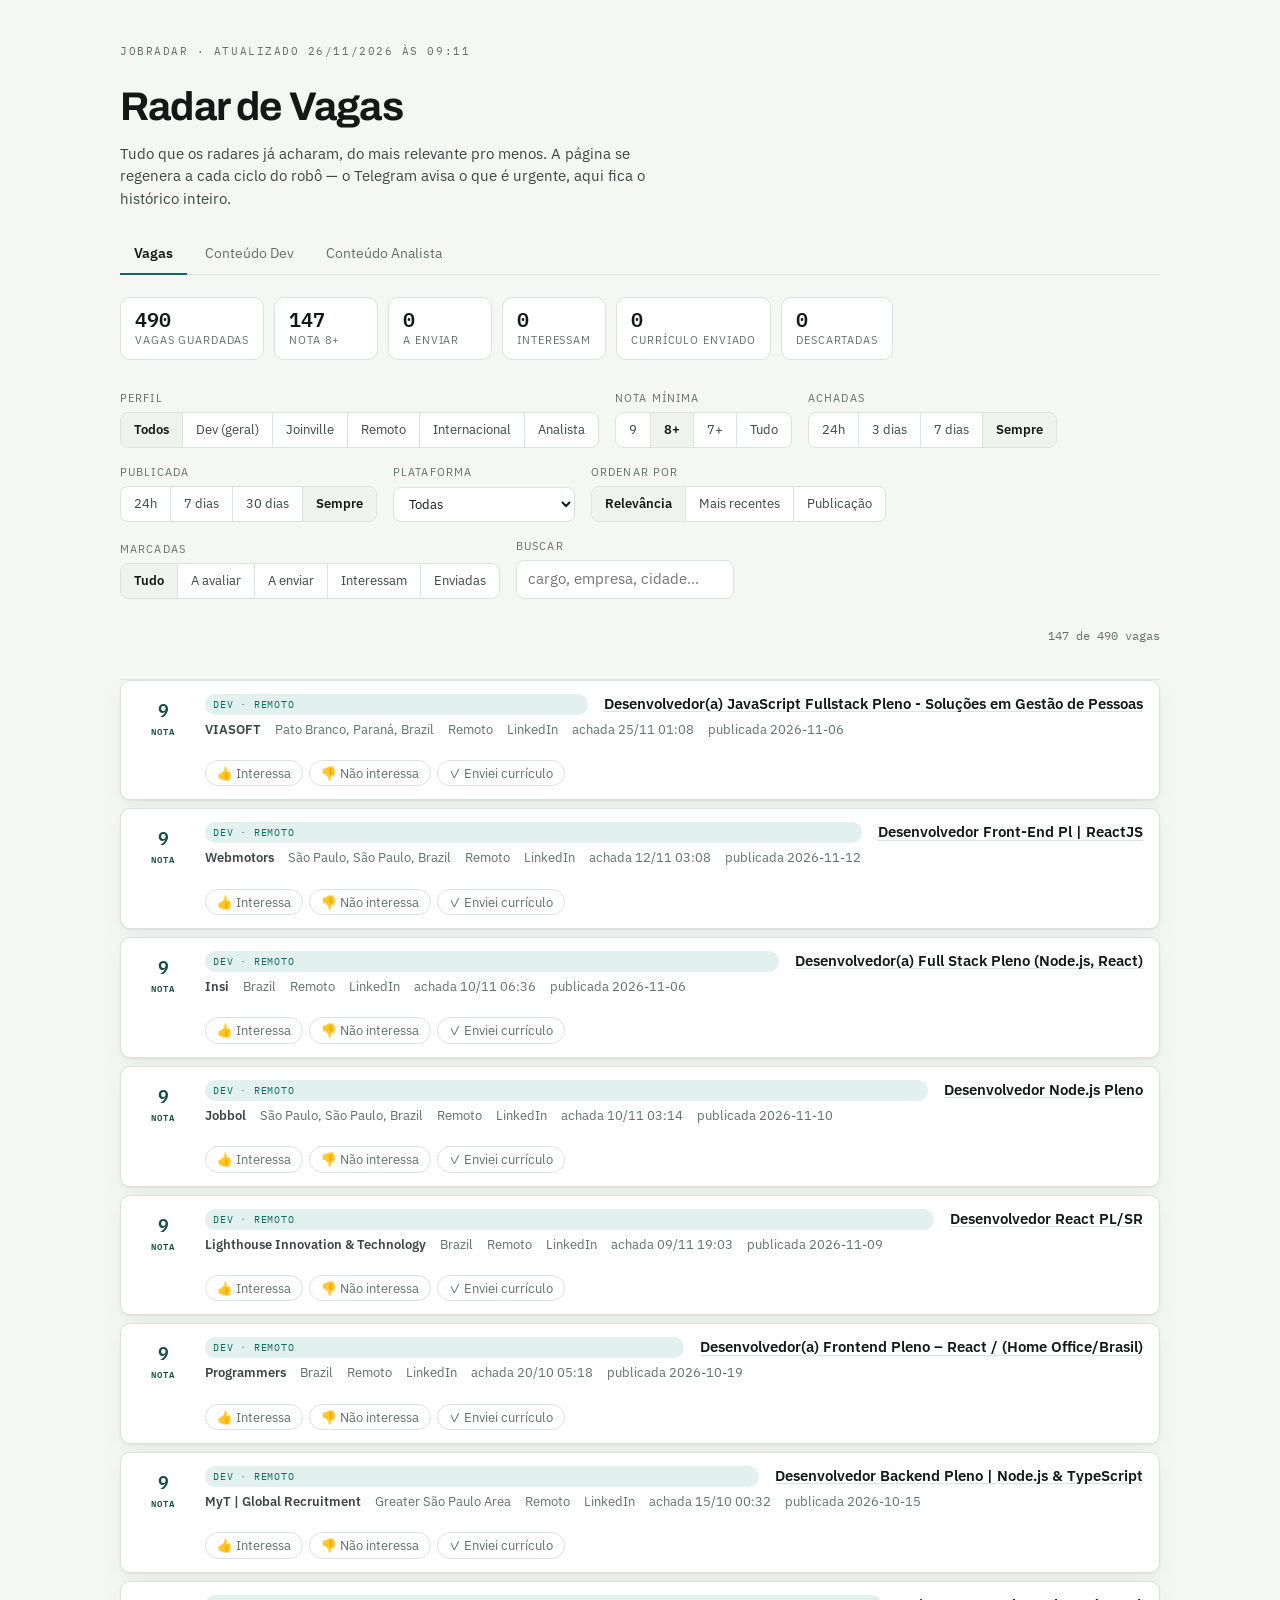
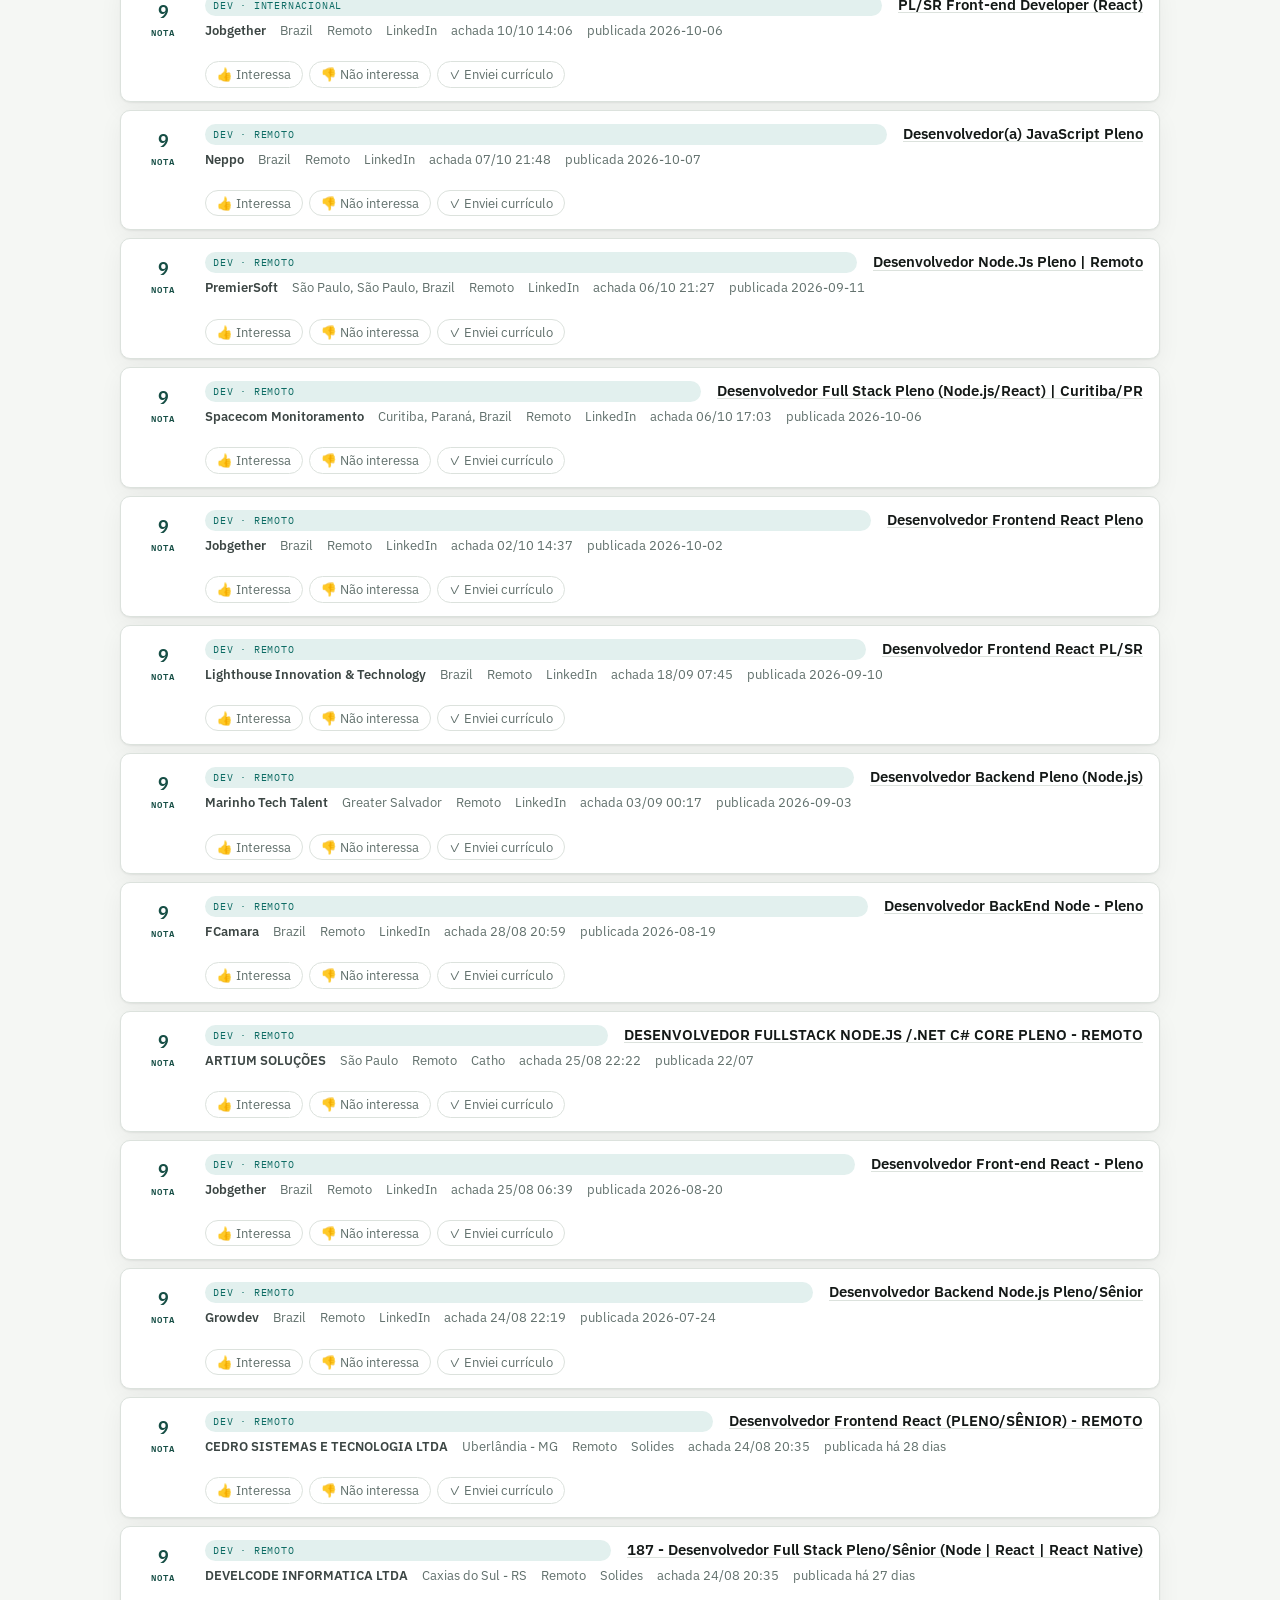
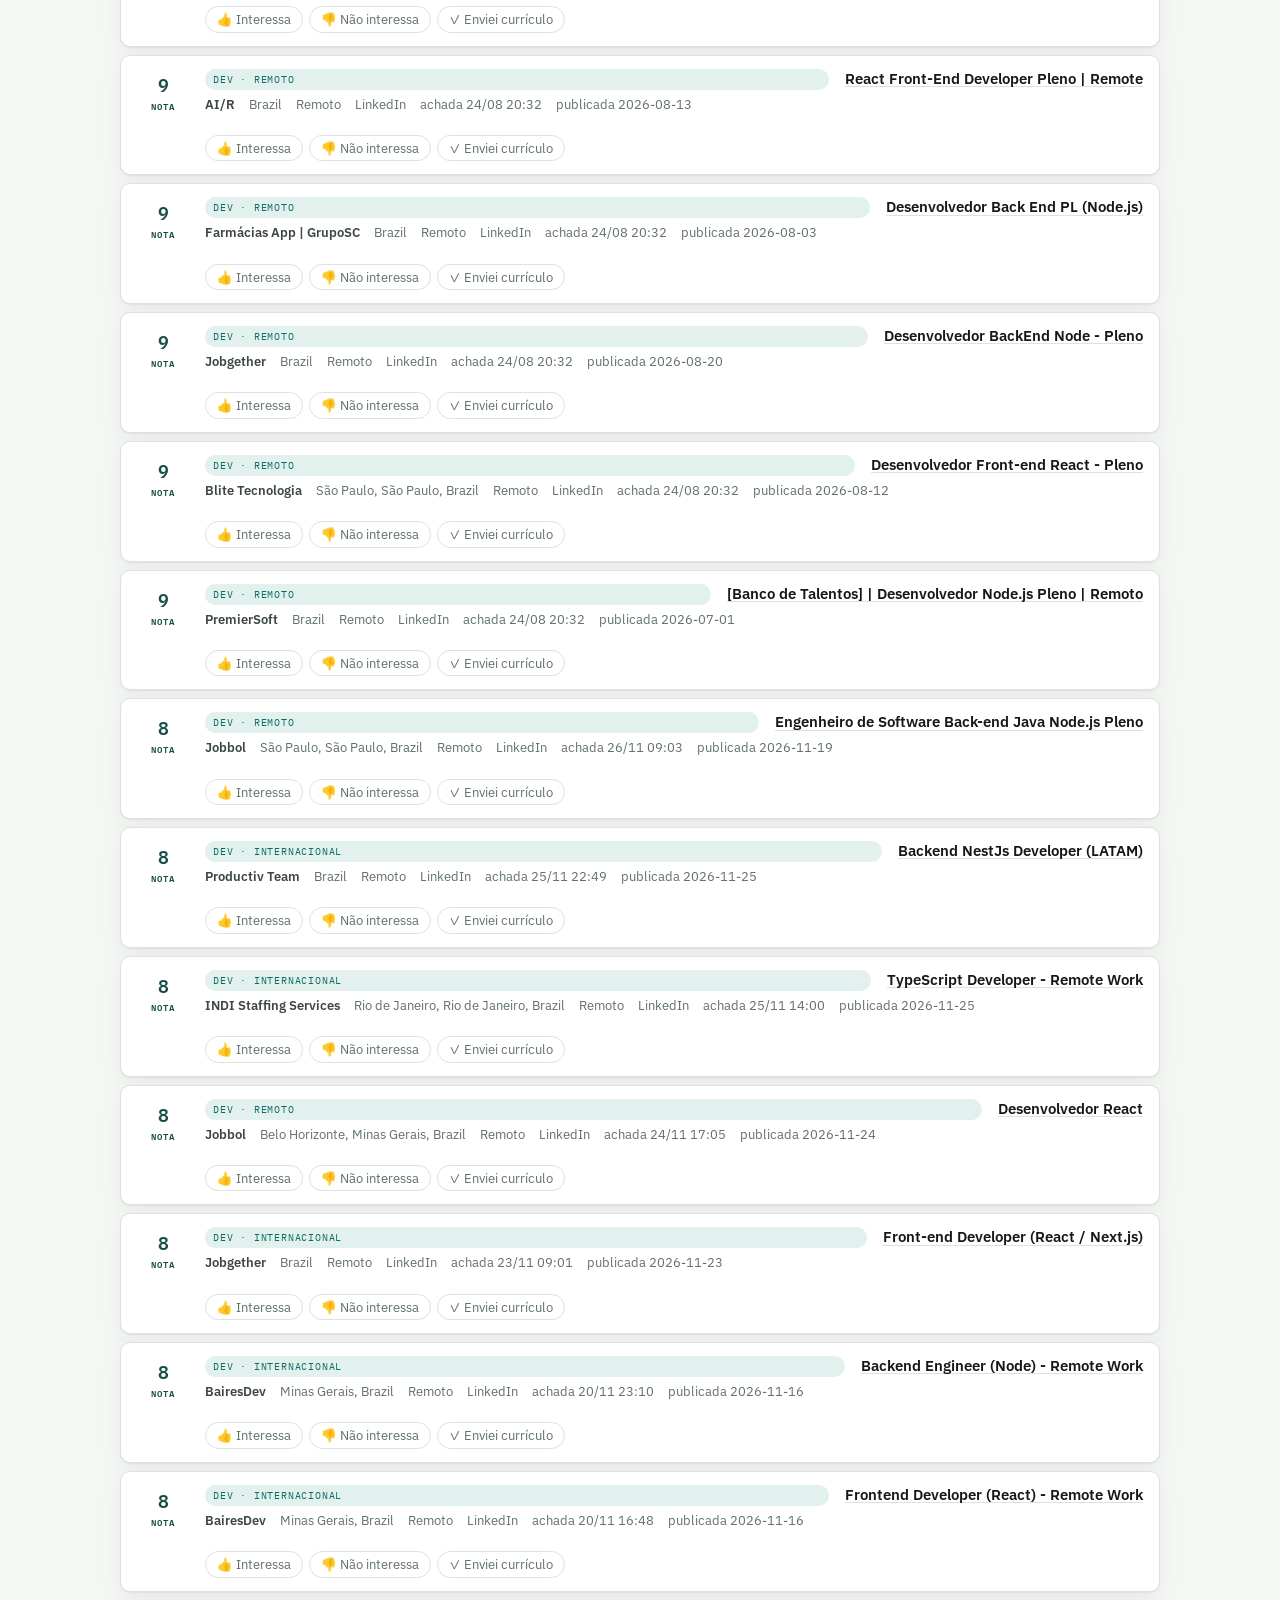
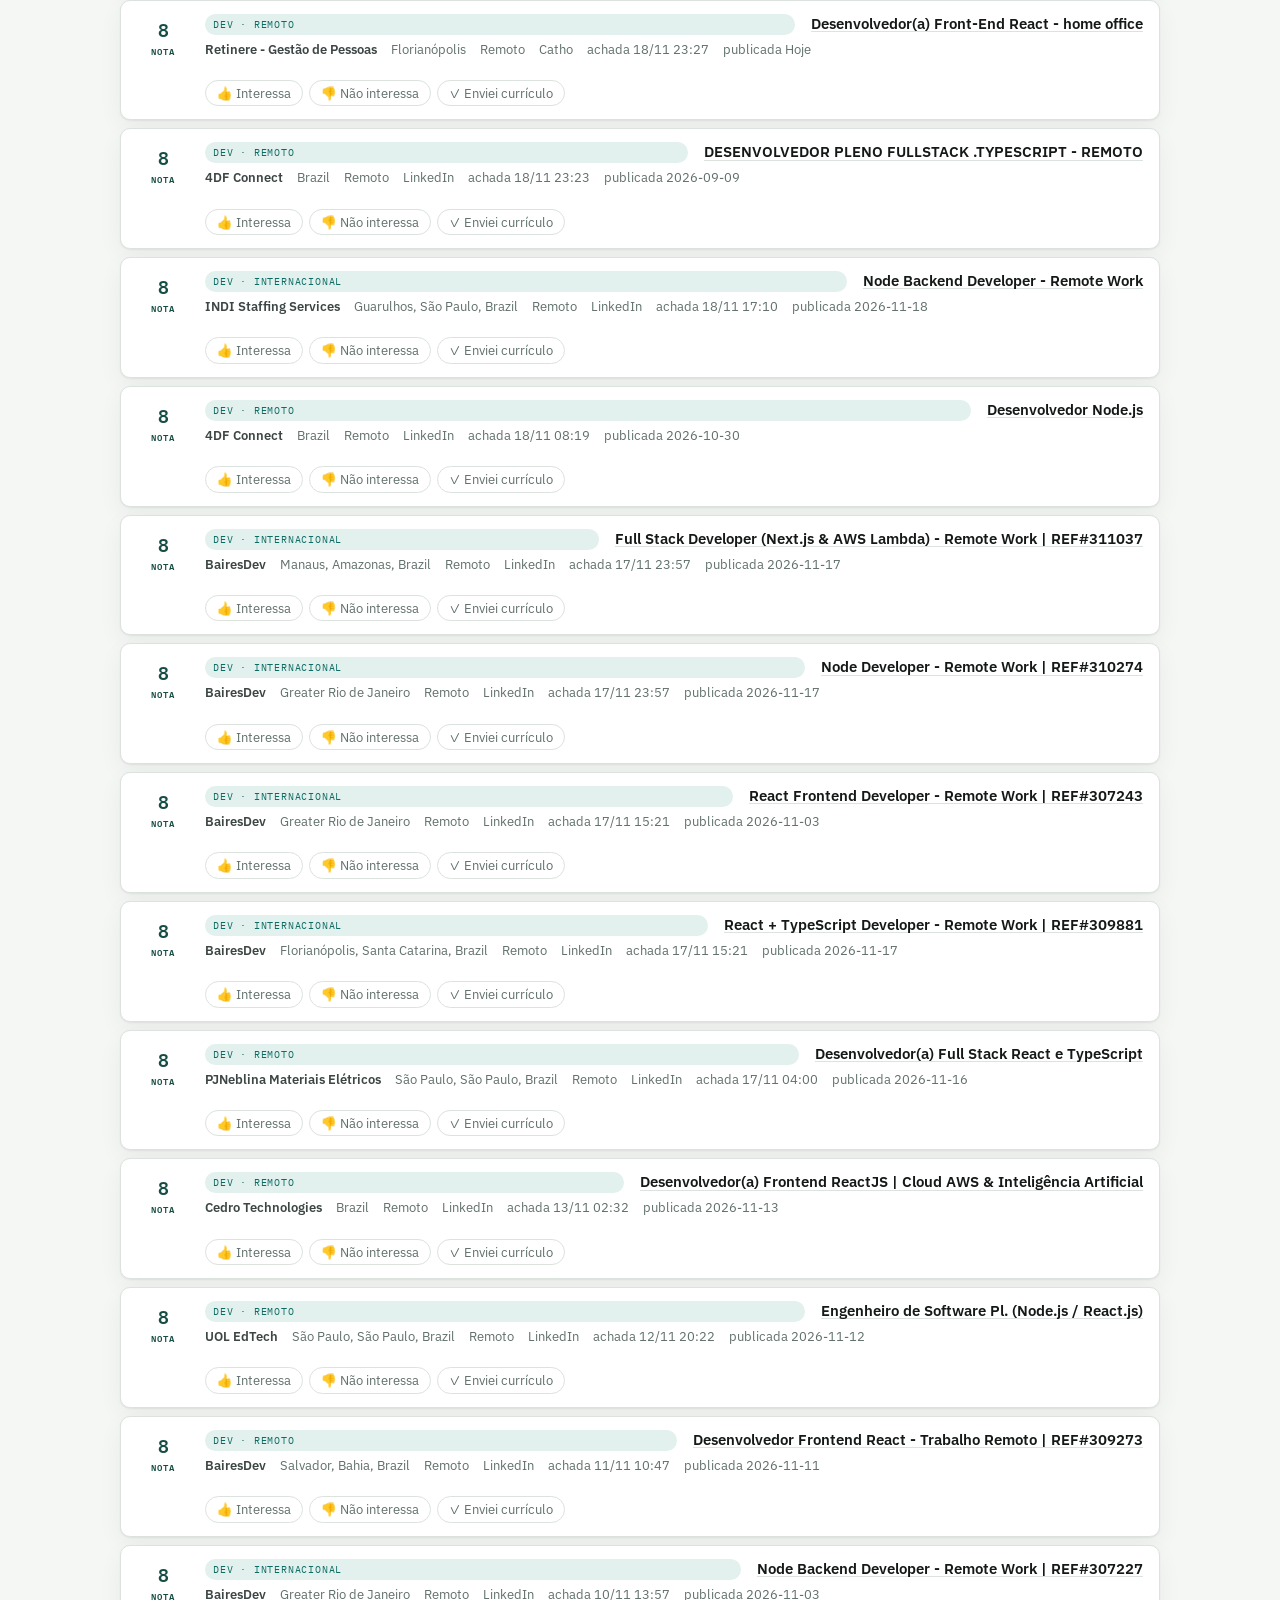
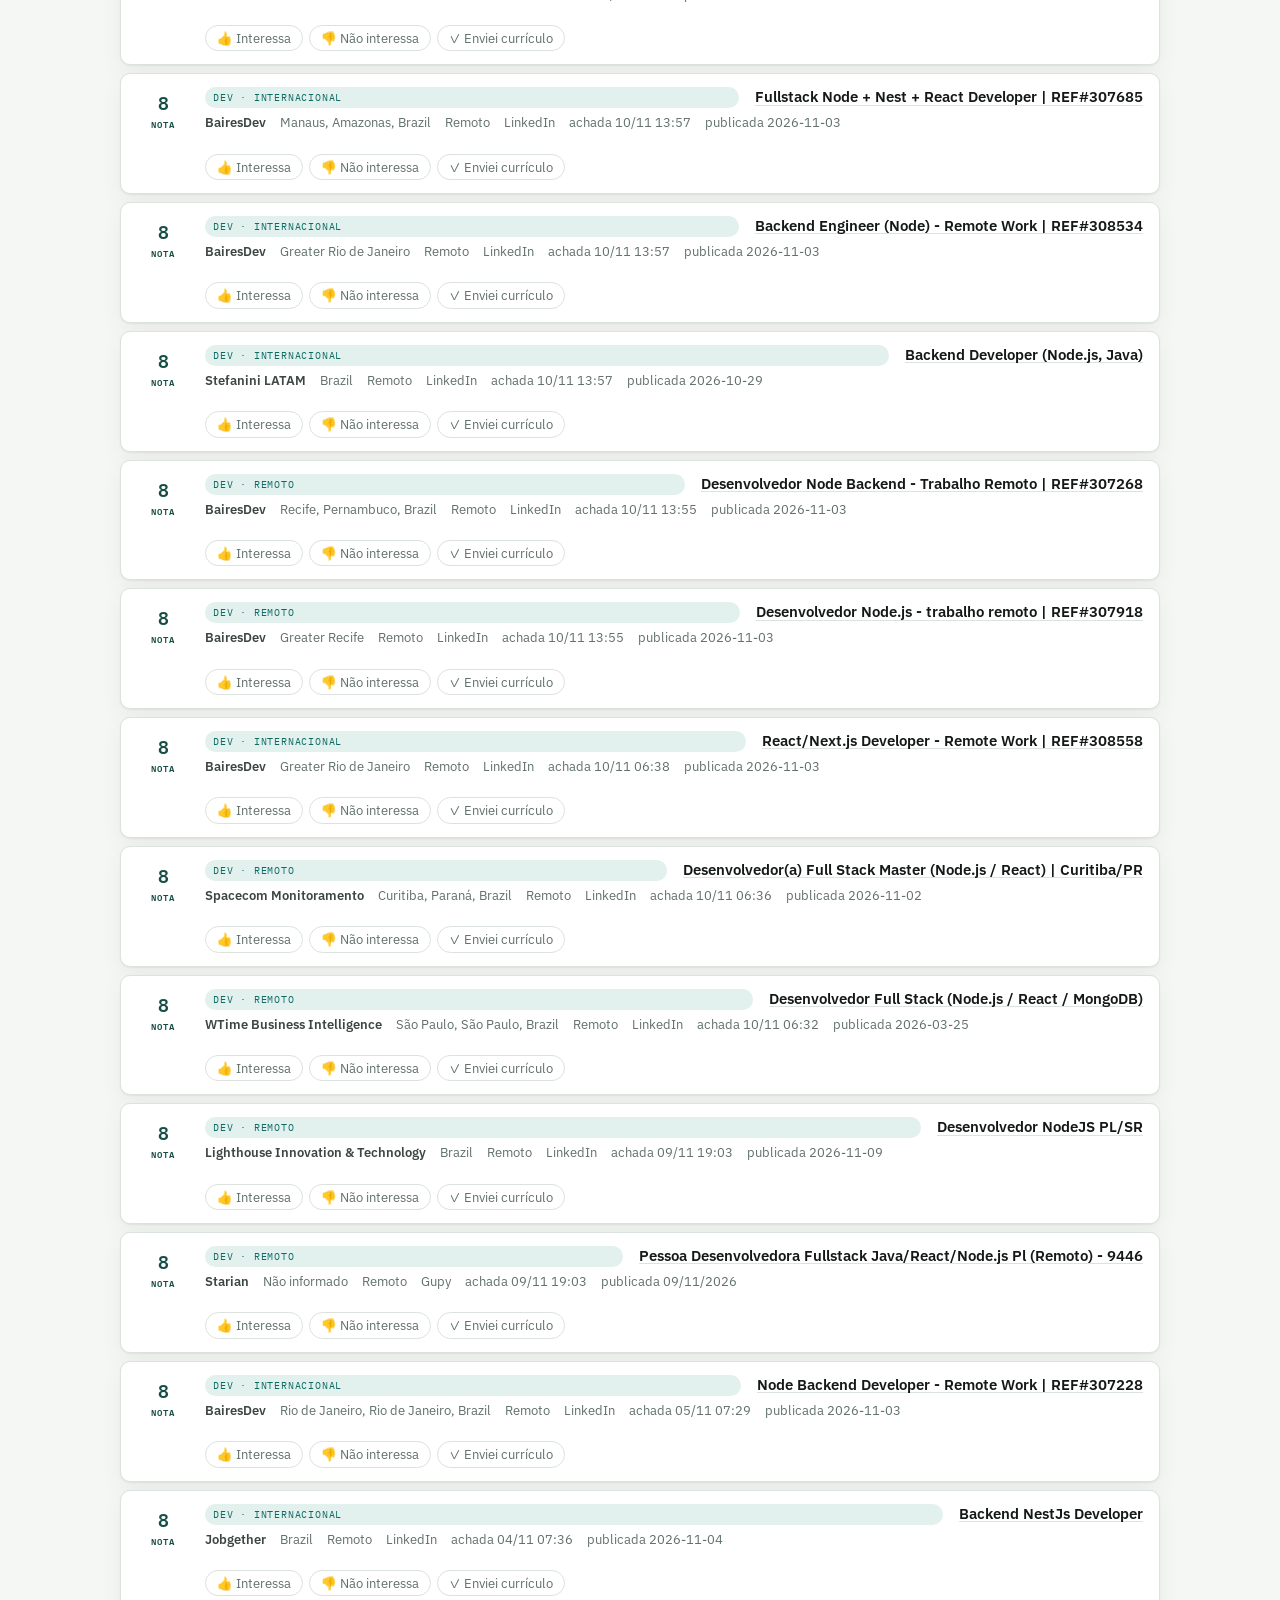
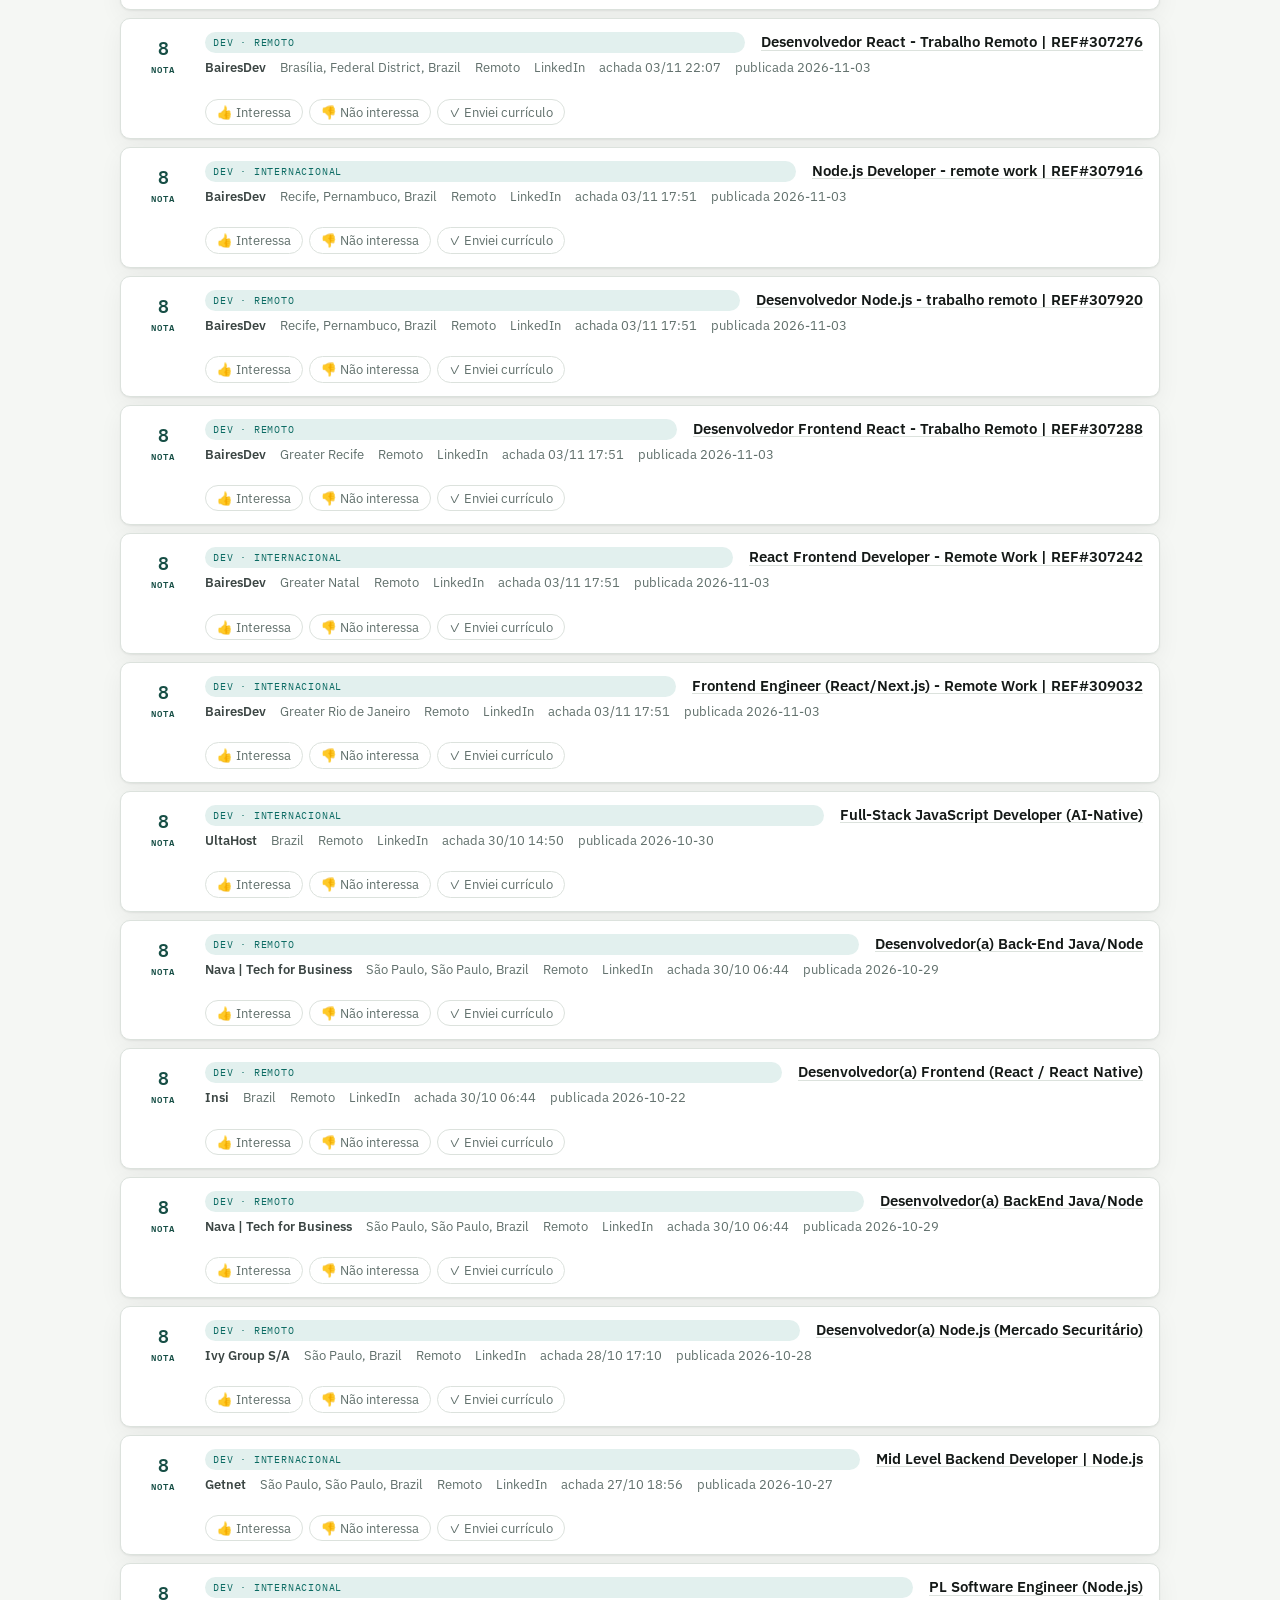
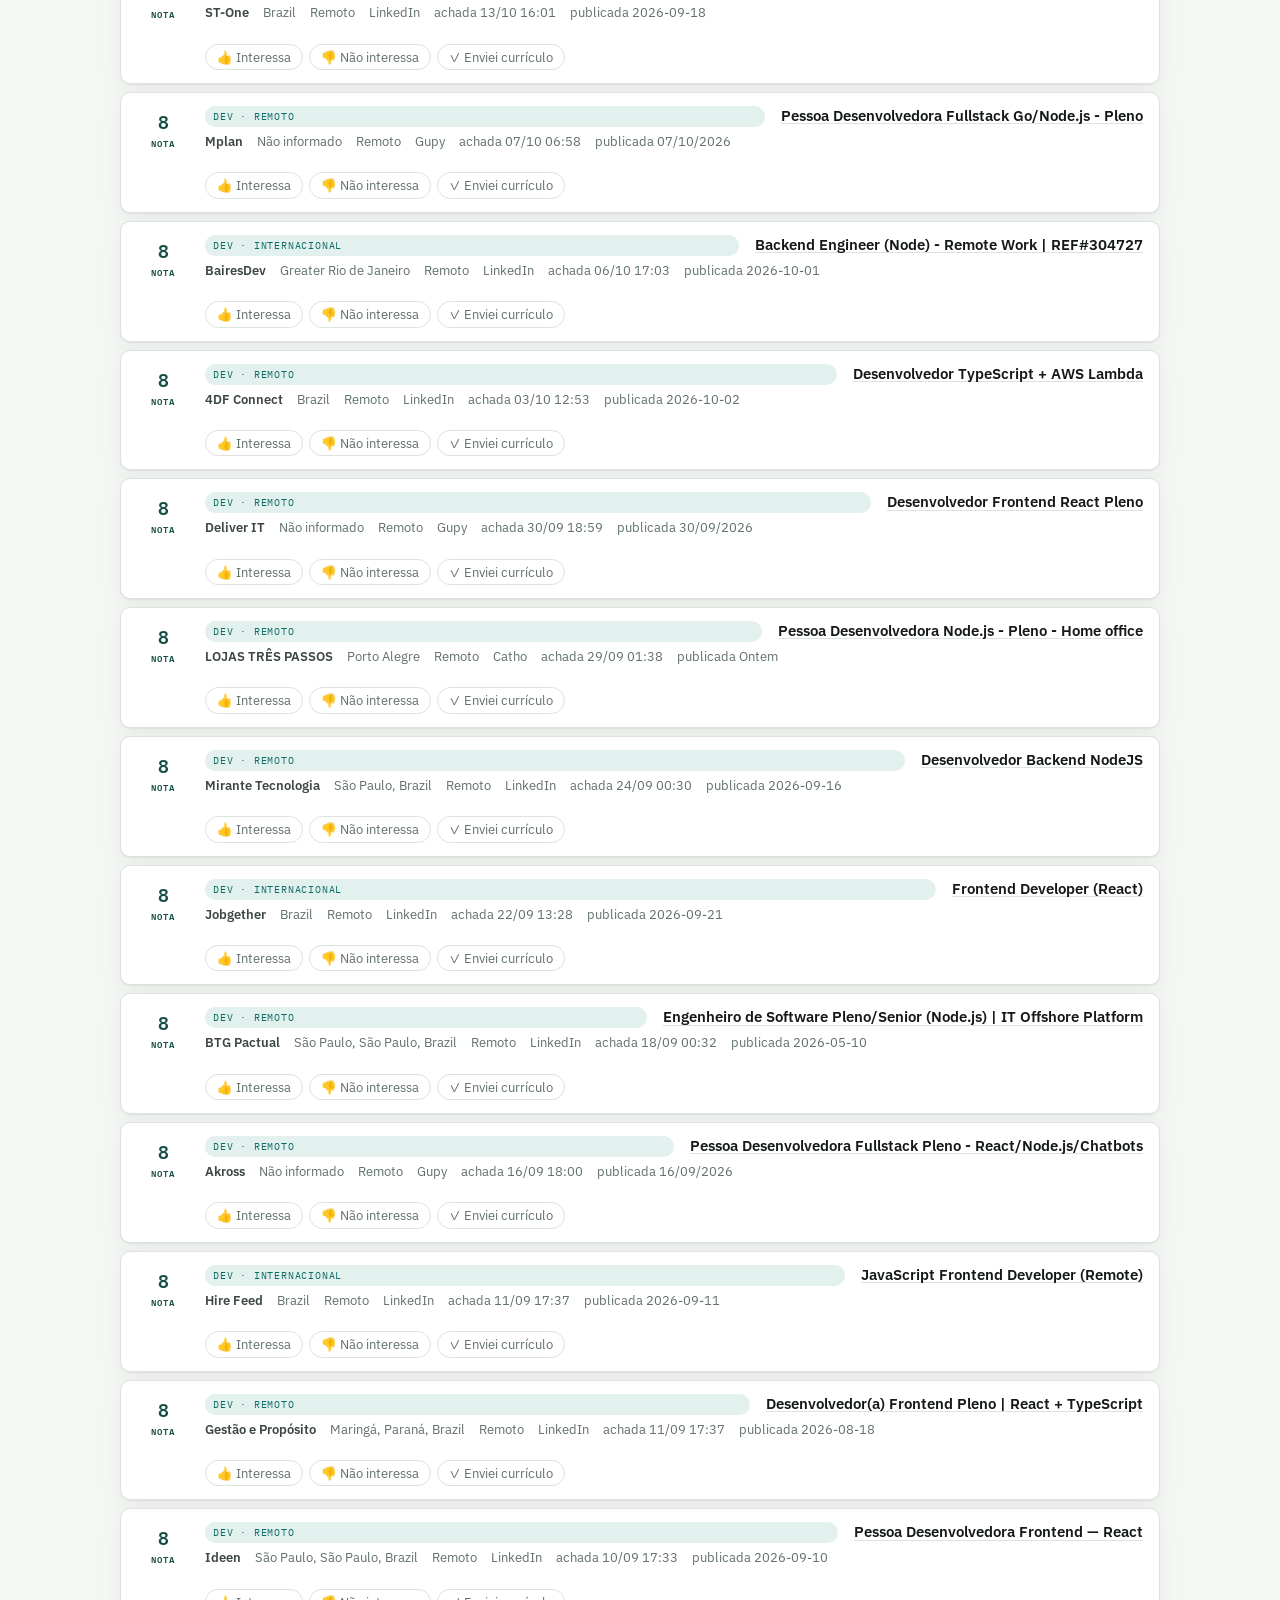
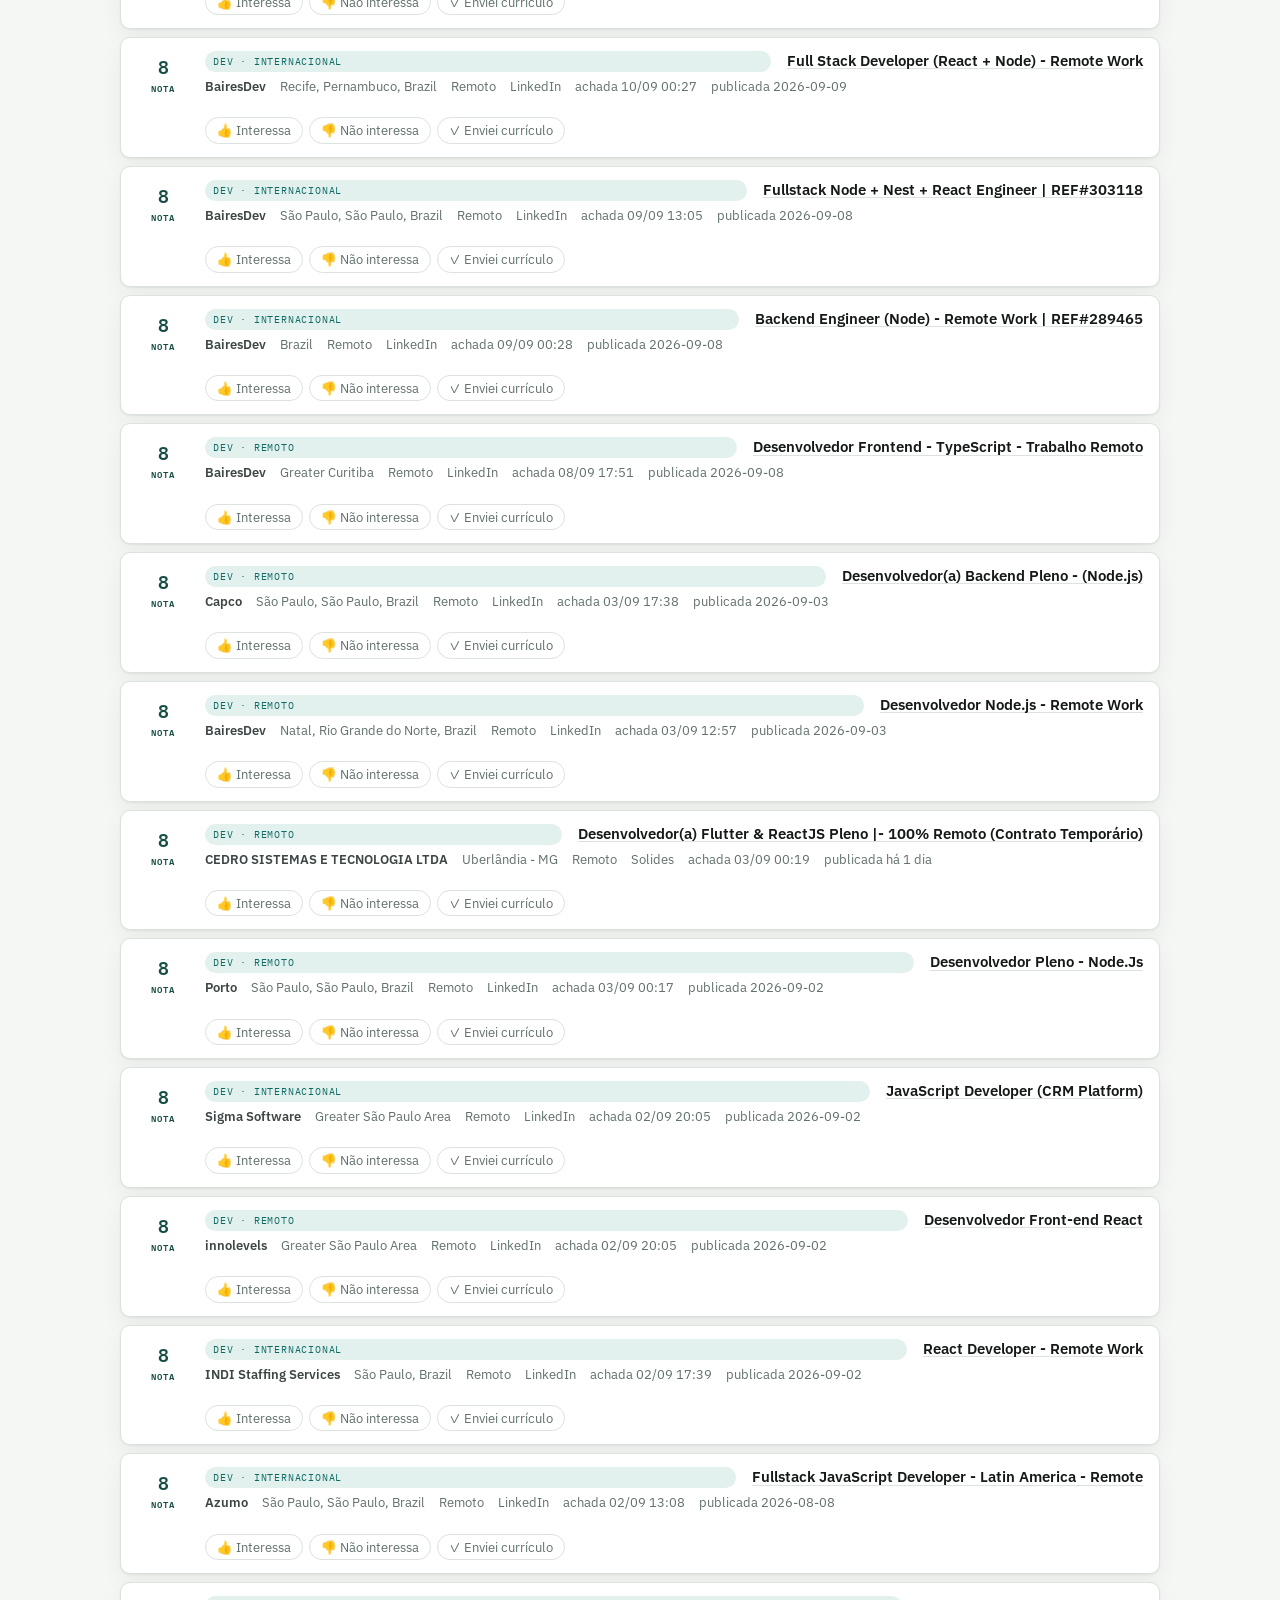
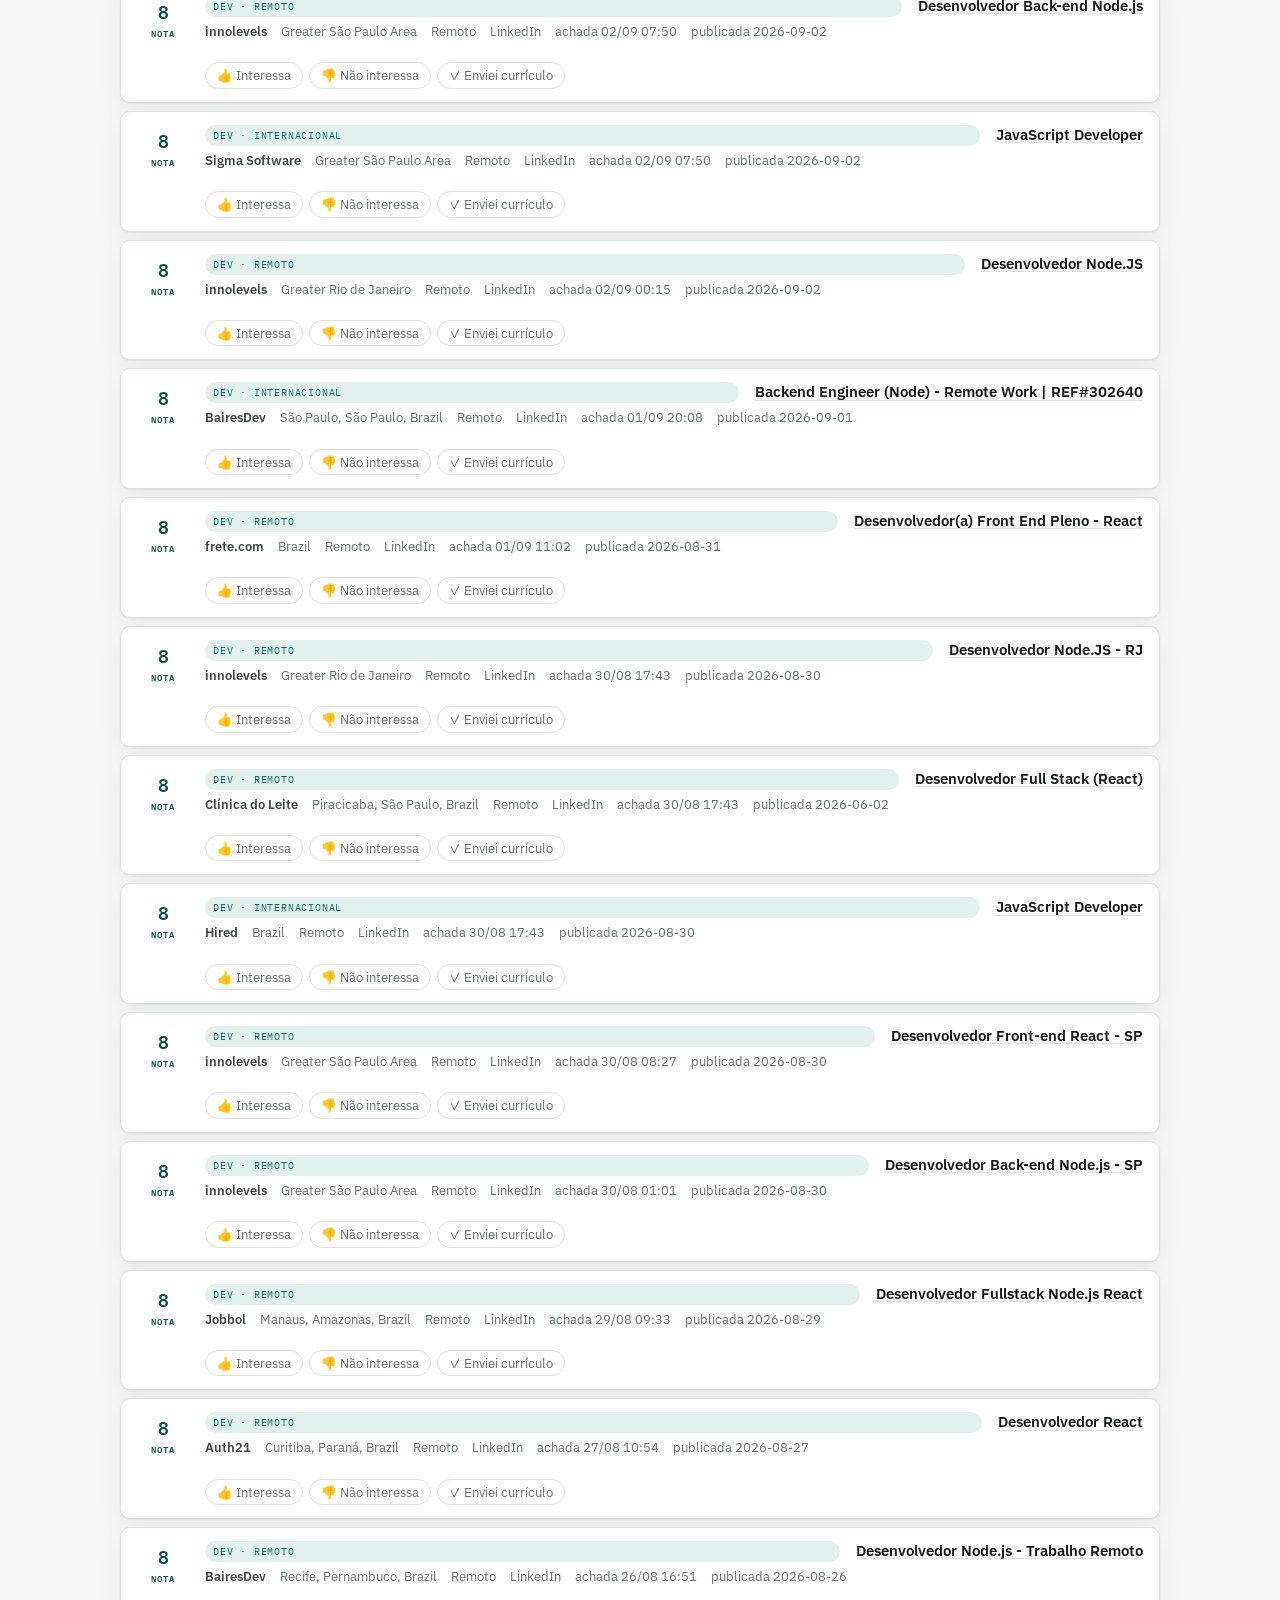
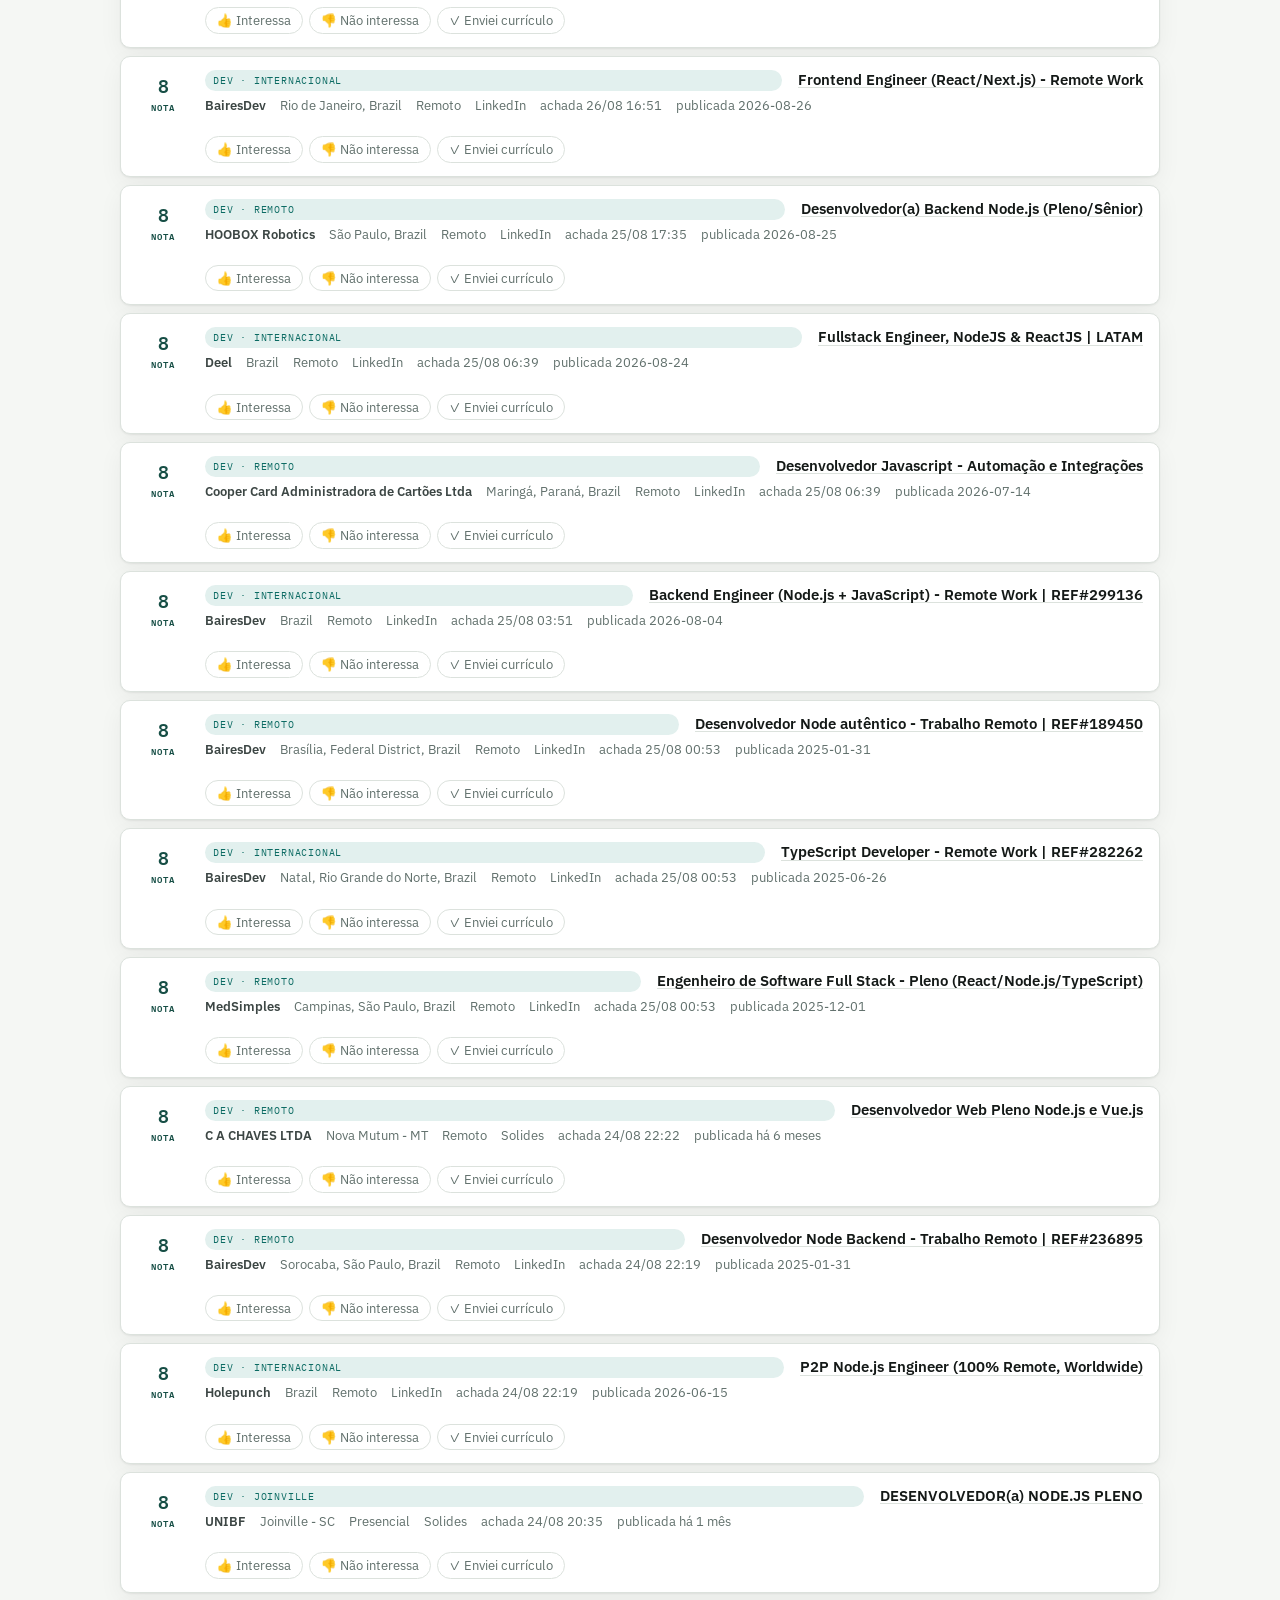
==== commit e0f8afe7: "chore: atualiza vagas vistas e página [skip ci]" ====
--- a/docs/index.html
+++ b/docs/index.html
@@ -266,7 +266,7 @@
 <body>
 <div class="wrap">
 <header>
-  <p class="eyebrow">JobRadar &middot; atualizado 25/11/2026 às 22:57</p>
+  <p class="eyebrow">JobRadar &middot; atualizado 26/11/2026 às 09:11</p>
   <h1>Radar de Vagas</h1>
   <p class="sub">Tudo que os radares já acharam, do mais relevante pro menos. A página se regenera a cada ciclo do robô — o Telegram avisa o que é urgente, aqui fica o histórico inteiro.</p>
 </header>
@@ -385,7 +385,7 @@
 </div>
 
 <script>
-const VAGAS = [{"t": "Desenvolvedor(a) JavaScript Fullstack Pleno - Soluções em Gestão de Pessoas", "e": "VIASOFT", "l": "Pato Branco, Paraná, Brazil", "u": "https://br.linkedin.com/jobs/view/desenvolvedor-a-javascript-fullstack-pleno-solu%C3%A7%C3%B5es-em-gest%C3%A3o-de-pessoas-at-viasoft-4488451021", "s": "LinkedIn", "r": 9, "p": "dev-remoto", "m": "Remoto", "d": "25/11 01:08", "ts": 1795579689, "pub": "2026-11-06", "pts": 1793923200}, {"t": "Desenvolvedor Front-End Pl | ReactJS", "e": "Webmotors", "l": "São Paulo, São Paulo, Brazil", "u": "https://br.linkedin.com/jobs/view/desenvolvedor-front-end-pl-reactjs-at-webmotors-4489048922", "s": "LinkedIn", "r": 9, "p": "dev-remoto", "m": "Remoto", "d": "12/11 03:08", "ts": 1794463698, "pub": "2026-11-12", "pts": 1794441600}, {"t": "Desenvolvedor(a) Full Stack Pleno (Node.js, React)", "e": "Insi", "l": "Brazil", "u": "https://br.linkedin.com/jobs/view/desenvolvedor-a-full-stack-pleno-node-js-react-at-insi-4486298226", "s": "LinkedIn", "r": 9, "p": "dev-remoto", "m": "Remoto", "d": "10/11 06:36", "ts": 1794303408, "pub": "2026-11-06", "pts": 1793923200}, {"t": "Desenvolvedor Node.js Pleno", "e": "Jobbol", "l": "São Paulo, São Paulo, Brazil", "u": "https://br.linkedin.com/jobs/view/desenvolvedor-node-js-pleno-at-jobbol-4489407582", "s": "LinkedIn", "r": 9, "p": "dev-remoto", "m": "Remoto", "d": "10/11 03:14", "ts": 1794291291, "pub": "2026-11-10", "pts": 1794268800}, {"t": "Desenvolvedor React PL/SR", "e": "Lighthouse Innovation & Technology", "l": "Brazil", "u": "https://br.linkedin.com/jobs/view/desenvolvedor-react-pl-sr-at-lighthouse-innovation-technology-4487948614", "s": "LinkedIn", "r": 9, "p": "dev-remoto", "m": "Remoto", "d": "09/11 19:03", "ts": 1794261816, "pub": "2026-11-09", "pts": 1794182400}, {"t": "Desenvolvedor(a) Frontend Pleno – React / (Home Office/Brasil)", "e": "Programmers", "l": "Brazil", "u": "https://br.linkedin.com/jobs/view/desenvolvedor-a-frontend-pleno-%E2%80%93-react-home-office-brasil-at-programmers-4480408081", "s": "LinkedIn", "r": 9, "p": "dev-remoto", "m": "Remoto", "d": "20/10 05:18", "ts": 1792484283, "pub": "2026-10-19", "pts": 1792368000}, {"t": "Desenvolvedor Backend Pleno | Node.js & TypeScript", "e": "MyT | Global Recruitment", "l": "Greater São Paulo Area", "u": "https://br.linkedin.com/jobs/view/desenvolvedor-backend-pleno-node-js-typescript-at-myt-global-recruitment-4477036000", "s": "LinkedIn", "r": 9, "p": "dev-remoto", "m": "Remoto", "d": "15/10 00:32", "ts": 1792035170, "pub": "2026-10-15", "pts": 1792022400}, {"t": "PL/SR Front-end Developer (React)", "e": "Jobgether", "l": "Brazil", "u": "https://br.linkedin.com/jobs/view/pl-sr-front-end-developer-react-at-jobgether-4474653563", "s": "LinkedIn", "r": 9, "p": "dev-intl", "m": "Remoto", "d": "10/10 14:06", "ts": 1791651982, "pub": "2026-10-06", "pts": 1791244800}, {"t": "Desenvolvedor(a) JavaScript Pleno", "e": "Neppo", "l": "Brazil", "u": "https://br.linkedin.com/jobs/view/desenvolvedor-a-javascript-pleno-at-neppo-4472617662", "s": "LinkedIn", "r": 9, "p": "dev-remoto", "m": "Remoto", "d": "07/10 21:48", "ts": 1791420527, "pub": "2026-10-07", "pts": 1791331200}, {"t": "Desenvolvedor Node.Js Pleno | Remoto", "e": "PremierSoft", "l": "São Paulo, São Paulo, Brazil", "u": "https://br.linkedin.com/jobs/view/desenvolvedor-node-js-pleno-remoto-at-premiersoft-4476370568", "s": "LinkedIn", "r": 9, "p": "dev-remoto", "m": "Remoto", "d": "06/10 21:27", "ts": 1791332824, "pub": "2026-09-11", "pts": 1789084800}, {"t": "Desenvolvedor Full Stack Pleno (Node.js/React) | Curitiba/PR", "e": "Spacecom Monitoramento", "l": "Curitiba, Paraná, Brazil", "u": "https://br.linkedin.com/jobs/view/desenvolvedor-full-stack-pleno-node-js-react-curitiba-pr-at-spacecom-monitoramento-4474075158", "s": "LinkedIn", "r": 9, "p": "dev-remoto", "m": "Remoto", "d": "06/10 17:03", "ts": 1791317010, "pub": "2026-10-06", "pts": 1791244800}, {"t": "Desenvolvedor Frontend React Pleno", "e": "Jobgether", "l": "Brazil", "u": "https://br.linkedin.com/jobs/view/desenvolvedor-frontend-react-pleno-at-jobgether-4472888383", "s": "LinkedIn", "r": 9, "p": "dev-remoto", "m": "Remoto", "d": "02/10 14:37", "ts": 1790962627, "pub": "2026-10-02", "pts": 1790899200}, {"t": "Desenvolvedor Frontend React PL/SR", "e": "Lighthouse Innovation & Technology", "l": "Brazil", "u": "https://br.linkedin.com/jobs/view/desenvolvedor-frontend-react-pl-sr-at-lighthouse-innovation-technology-4464563837", "s": "LinkedIn", "r": 9, "p": "dev-remoto", "m": "Remoto", "d": "18/09 07:45", "ts": 1789728305, "pub": "2026-09-10", "pts": 1788998400}, {"t": "Desenvolvedor Backend Pleno (Node.js)", "e": "Marinho Tech Talent", "l": "Greater Salvador", "u": "https://br.linkedin.com/jobs/view/desenvolvedor-backend-pleno-node-js-at-marinho-tech-talent-4462758061", "s": "LinkedIn", "r": 9, "p": "dev-remoto", "m": "Remoto", "d": "03/09 00:17", "ts": 1788405440, "pub": "2026-09-03", "pts": 1788393600}, {"t": "Desenvolvedor BackEnd Node - Pleno", "e": "FCamara", "l": "Brazil", "u": "https://br.linkedin.com/jobs/view/desenvolvedor-backend-node-pleno-at-fcamara-4456393402", "s": "LinkedIn", "r": 9, "p": "dev-remoto", "m": "Remoto", "d": "28/08 20:59", "ts": 1787961586, "pub": "2026-08-19", "pts": 1787097600}, {"t": "DESENVOLVEDOR FULLSTACK NODE.JS /.NET C# CORE PLENO - REMOTO", "e": "ARTIUM SOLUÇÕES", "l": "São Paulo", "u": "https://www.catho.com.br/vagas/desenvolvedor-fullstack-node.js-.net-c-core-pleno-remoto/37614609", "s": "Catho", "r": 9, "p": "dev-remoto", "m": "Remoto", "d": "25/08 22:22", "ts": 1787707362, "pub": "22/07", "pts": 1784678400}, {"t": "Desenvolvedor Front-end React - Pleno", "e": "Jobgether", "l": "Brazil", "u": "https://br.linkedin.com/jobs/view/desenvolvedor-front-end-react-pleno-at-jobgether-4455488370", "s": "LinkedIn", "r": 9, "p": "dev-remoto", "m": "Remoto", "d": "25/08 06:39", "ts": 1787650764, "pub": "2026-08-20", "pts": 1787184000}, {"t": "Desenvolvedor Backend Node.js Pleno/Sênior", "e": "Growdev", "l": "Brazil", "u": "https://br.linkedin.com/jobs/view/desenvolvedor-backend-node-js-pleno-s%C3%AAnior-at-growdev-4444371841", "s": "LinkedIn", "r": 9, "p": "dev-remoto", "m": "Remoto", "d": "24/08 22:19", "ts": 1787620745, "pub": "2026-07-24", "pts": 1784851200}, {"t": "Desenvolvedor Frontend React (PLENO/SÊNIOR) - REMOTO", "e": "CEDRO SISTEMAS E TECNOLOGIA LTDA", "l": "Uberlândia - MG", "u": "https://vagas.solides.com.br/vaga/893159/desenvolvedor-frontend-react-28pleno2fsenior29-remoto", "s": "Solides", "r": 9, "p": "dev-remoto", "m": "Remoto", "d": "24/08 20:35", "ts": 1787614540, "pub": "há 28 dias", "pts": 1785195340}, {"t": "187 - Desenvolvedor Full Stack Pleno/Sênior (Node | React | React Native)", "e": "DEVELCODE INFORMATICA LTDA", "l": "Caxias do Sul - RS", "u": "https://vagas.solides.com.br/vaga/894697/187-desenvolvedor-full-stack-pleno2fsenior-28node-7c-react-7c-react-native29", "s": "Solides", "r": 9, "p": "dev-remoto", "m": "Remoto", "d": "24/08 20:35", "ts": 1787614539, "pub": "há 27 dias", "pts": 1785281739}, {"t": "React Front-End Developer Pleno | Remote", "e": "AI/R", "l": "Brazil", "u": "https://br.linkedin.com/jobs/view/react-front-end-developer-pleno-remote-at-ai-r-4454090898", "s": "LinkedIn", "r": 9, "p": "dev-remoto", "m": "Remoto", "d": "24/08 20:32", "ts": 1787614379, "pub": "2026-08-13", "pts": 1786579200}, {"t": "Desenvolvedor Back End PL (Node.js)", "e": "Farmácias App | GrupoSC", "l": "Brazil", "u": "https://br.linkedin.com/jobs/view/desenvolvedor-back-end-pl-node-js-at-farm%C3%A1cias-app-gruposc-4448205030", "s": "LinkedIn", "r": 9, "p": "dev-remoto", "m": "Remoto", "d": "24/08 20:32", "ts": 1787614376, "pub": "2026-08-03", "pts": 1785715200}, {"t": "Desenvolvedor BackEnd Node - Pleno", "e": "Jobgether", "l": "Brazil", "u": "https://br.linkedin.com/jobs/view/desenvolvedor-backend-node-pleno-at-jobgether-4455492681", "s": "LinkedIn", "r": 9, "p": "dev-remoto", "m": "Remoto", "d": "24/08 20:32", "ts": 1787614376, "pub": "2026-08-20", "pts": 1787184000}, {"t": "Desenvolvedor Front-end React - Pleno", "e": "Blite Tecnologia", "l": "São Paulo, São Paulo, Brazil", "u": "https://br.linkedin.com/jobs/view/desenvolvedor-front-end-react-pleno-at-blite-tecnologia-4445030524", "s": "LinkedIn", "r": 9, "p": "dev-remoto", "m": "Remoto", "d": "24/08 20:32", "ts": 1787614365, "pub": "2026-08-12", "pts": 1786492800}, {"t": "[Banco de Talentos] | Desenvolvedor Node.js Pleno | Remoto", "e": "PremierSoft", "l": "Brazil", "u": "https://br.linkedin.com/jobs/view/banco-de-talentos-desenvolvedor-node-js-pleno-remoto-at-premiersoft-4434692955", "s": "LinkedIn", "r": 9, "p": "dev-remoto", "m": "Remoto", "d": "24/08 20:32", "ts": 1787614363, "pub": "2026-07-01", "pts": 1782864000}, {"t": "Backend NestJs Developer (LATAM)", "e": "Productiv Team", "l": "Brazil", "u": "https://br.linkedin.com/jobs/view/backend-nestjs-developer-latam-at-productiv-team-4481469767", "s": "LinkedIn", "r": 8, "p": "dev-intl", "m": "Remoto", "d": "25/11 22:49", "ts": 1795657777, "pub": "2026-11-25", "pts": 1795564800}, {"t": "TypeScript Developer - Remote Work", "e": "INDI Staffing Services", "l": "Rio de Janeiro, Rio de Janeiro, Brazil", "u": "https://br.linkedin.com/jobs/view/typescript-developer-remote-work-at-indi-staffing-services-4494661094", "s": "LinkedIn", "r": 8, "p": "dev-intl", "m": "Remoto", "d": "25/11 14:00", "ts": 1795626059, "pub": "2026-11-25", "pts": 1795564800}, {"t": "Desenvolvedor React", "e": "Jobbol", "l": "Belo Horizonte, Minas Gerais, Brazil", "u": "https://br.linkedin.com/jobs/view/desenvolvedor-react-at-jobbol-4494155767", "s": "LinkedIn", "r": 8, "p": "dev-remoto", "m": "Remoto", "d": "24/11 17:05", "ts": 1795550726, "pub": "2026-11-24", "pts": 1795478400}, {"t": "Front-end Developer (React / Next.js)", "e": "Jobgether", "l": "Brazil", "u": "https://br.linkedin.com/jobs/view/front-end-developer-react-next-js-at-jobgether-4493589195", "s": "LinkedIn", "r": 8, "p": "dev-intl", "m": "Remoto", "d": "23/11 09:01", "ts": 1795435276, "pub": "2026-11-23", "pts": 1795392000}, {"t": "Backend Engineer (Node) - Remote Work", "e": "BairesDev", "l": "Minas Gerais, Brazil", "u": "https://br.linkedin.com/jobs/view/backend-engineer-node-remote-work-at-bairesdev-4490656581", "s": "LinkedIn", "r": 8, "p": "dev-intl", "m": "Remoto", "d": "20/11 23:10", "ts": 1795227022, "pub": "2026-11-16", "pts": 1794787200}, {"t": "Frontend Developer (React) - Remote Work", "e": "BairesDev", "l": "Minas Gerais, Brazil", "u": "https://br.linkedin.com/jobs/view/frontend-developer-react-remote-work-at-bairesdev-4490902012", "s": "LinkedIn", "r": 8, "p": "dev-intl", "m": "Remoto", "d": "20/11 16:48", "ts": 1795204094, "pub": "2026-11-16", "pts": 1794787200}, {"t": "Desenvolvedor(a) Front-End React - home office", "e": "Retinere - Gestão de Pessoas", "l": "Florianópolis", "u": "https://www.catho.com.br/vagas/desenvolvedora-front-end-react-home-office/39331819", "s": "Catho", "r": 8, "p": "dev-remoto", "m": "Remoto", "d": "18/11 23:27", "ts": 1795055272, "pub": "Hoje", "pts": 1795055272}, {"t": "DESENVOLVEDOR PLENO FULLSTACK .TYPESCRIPT - REMOTO", "e": "4DF Connect", "l": "Brazil", "u": "https://br.linkedin.com/jobs/view/desenvolvedor-pleno-fullstack-typescript-remoto-at-4df-connect-4465356281", "s": "LinkedIn", "r": 8, "p": "dev-remoto", "m": "Remoto", "d": "18/11 23:23", "ts": 1795054995, "pub": "2026-09-09", "pts": 1788912000}, {"t": "Node Backend Developer - Remote Work", "e": "INDI Staffing Services", "l": "Guarulhos, São Paulo, Brazil", "u": "https://br.linkedin.com/jobs/view/node-backend-developer-remote-work-at-indi-staffing-services-4492043348", "s": "LinkedIn", "r": 8, "p": "dev-intl", "m": "Remoto", "d": "18/11 17:10", "ts": 1795032634, "pub": "2026-11-18", "pts": 1794960000}, {"t": "Desenvolvedor Node.js", "e": "4DF Connect", "l": "Brazil", "u": "https://br.linkedin.com/jobs/view/desenvolvedor-node-js-at-4df-connect-4485267366", "s": "LinkedIn", "r": 8, "p": "dev-remoto", "m": "Remoto", "d": "18/11 08:19", "ts": 1795000754, "pub": "2026-10-30", "pts": 1793318400}, {"t": "Full Stack Developer (Next.js & AWS Lambda) - Remote Work | REF#311037", "e": "BairesDev", "l": "Manaus, Amazonas, Brazil", "u": "https://br.linkedin.com/jobs/view/full-stack-developer-next-js-aws-lambda-remote-work-ref%23311037-at-bairesdev-4491701860", "s": "LinkedIn", "r": 8, "p": "dev-intl", "m": "Remoto", "d": "17/11 23:57", "ts": 1794970629, "pub": "2026-11-17", "pts": 1794873600}, {"t": "Node Developer - Remote Work | REF#310274", "e": "BairesDev", "l": "Greater Rio de Janeiro", "u": "https://br.linkedin.com/jobs/view/node-developer-remote-work-ref%23310274-at-bairesdev-4491720268", "s": "LinkedIn", "r": 8, "p": "dev-intl", "m": "Remoto", "d": "17/11 23:57", "ts": 1794970628, "pub": "2026-11-17", "pts": 1794873600}, {"t": "React Frontend Developer - Remote Work | REF#307243", "e": "BairesDev", "l": "Greater Rio de Janeiro", "u": "https://br.linkedin.com/jobs/view/react-frontend-developer-remote-work-ref%23307243-at-bairesdev-4487015563", "s": "LinkedIn", "r": 8, "p": "dev-intl", "m": "Remoto", "d": "17/11 15:21", "ts": 1794939669, "pub": "2026-11-03", "pts": 1793664000}, {"t": "React + TypeScript Developer - Remote Work | REF#309881", "e": "BairesDev", "l": "Florianópolis, Santa Catarina, Brazil", "u": "https://br.linkedin.com/jobs/view/react-%2B-typescript-developer-remote-work-ref%23309881-at-bairesdev-4491709510", "s": "LinkedIn", "r": 8, "p": "dev-intl", "m": "Remoto", "d": "17/11 15:21", "ts": 1794939668, "pub": "2026-11-17", "pts": 1794873600}, {"t": "Desenvolvedor(a) Full Stack React e TypeScript", "e": "PJNeblina Materiais Elétricos", "l": "São Paulo, São Paulo, Brazil", "u": "https://br.linkedin.com/jobs/view/desenvolvedor-a-full-stack-react-e-typescript-at-pjneblina-materiais-el%C3%A9tricos-4490909227", "s": "LinkedIn", "r": 8, "p": "dev-remoto", "m": "Remoto", "d": "17/11 04:00", "ts": 1794898814, "pub": "2026-11-16", "pts": 1794787200}, {"t": "Desenvolvedor(a) Frontend ReactJS | Cloud AWS & Inteligência Artificial", "e": "Cedro Technologies", "l": "Brazil", "u": "https://br.linkedin.com/jobs/view/desenvolvedor-a-frontend-reactjs-cloud-aws-intelig%C3%AAncia-artificial-at-cedro-technologies-4490548710", "s": "LinkedIn", "r": 8, "p": "dev-remoto", "m": "Remoto", "d": "13/11 02:32", "ts": 1794547955, "pub": "2026-11-13", "pts": 1794528000}, {"t": "Engenheiro de Software Pl. (Node.js / React.js)", "e": "UOL EdTech", "l": "São Paulo, São Paulo, Brazil", "u": "https://br.linkedin.com/jobs/view/engenheiro-de-software-pl-node-js-react-js-at-uol-edtech-4489272335", "s": "LinkedIn", "r": 8, "p": "dev-remoto", "m": "Remoto", "d": "12/11 20:22", "ts": 1794525774, "pub": "2026-11-12", "pts": 1794441600}, {"t": "Desenvolvedor Frontend React - Trabalho Remoto | REF#309273", "e": "BairesDev", "l": "Salvador, Bahia, Brazil", "u": "https://br.linkedin.com/jobs/view/desenvolvedor-frontend-react-trabalho-remoto-ref%23309273-at-bairesdev-4489659771", "s": "LinkedIn", "r": 8, "p": "dev-remoto", "m": "Remoto", "d": "11/11 10:47", "ts": 1794404825, "pub": "2026-11-11", "pts": 1794355200}, {"t": "Node Backend Developer - Remote Work | REF#307227", "e": "BairesDev", "l": "Greater Rio de Janeiro", "u": "https://br.linkedin.com/jobs/view/node-backend-developer-remote-work-ref%23307227-at-bairesdev-4487026412", "s": "LinkedIn", "r": 8, "p": "dev-intl", "m": "Remoto", "d": "10/11 13:57", "ts": 1794329856, "pub": "2026-11-03", "pts": 1793664000}, {"t": "Fullstack Node + Nest + React Developer | REF#307685", "e": "BairesDev", "l": "Manaus, Amazonas, Brazil", "u": "https://br.linkedin.com/jobs/view/fullstack-node-%2B-nest-%2B-react-developer-ref%23307685-at-bairesdev-4487020361", "s": "LinkedIn", "r": 8, "p": "dev-intl", "m": "Remoto", "d": "10/11 13:57", "ts": 1794329855, "pub": "2026-11-03", "pts": 1793664000}, {"t": "Backend Engineer (Node) - Remote Work | REF#308534", "e": "BairesDev", "l": "Greater Rio de Janeiro", "u": "https://br.linkedin.com/jobs/view/backend-engineer-node-remote-work-ref%23308534-at-bairesdev-4487023273", "s": "LinkedIn", "r": 8, "p": "dev-intl", "m": "Remoto", "d": "10/11 13:57", "ts": 1794329855, "pub": "2026-11-03", "pts": 1793664000}, {"t": "Backend Developer (Node.js, Java)", "e": "Stefanini LATAM", "l": "Brazil", "u": "https://br.linkedin.com/jobs/view/backend-developer-node-js-java-at-stefanini-latam-4481153487", "s": "LinkedIn", "r": 8, "p": "dev-intl", "m": "Remoto", "d": "10/11 13:57", "ts": 1794329854, "pub": "2026-10-29", "pts": 1793232000}, {"t": "Desenvolvedor Node Backend - Trabalho Remoto | REF#307268", "e": "BairesDev", "l": "Recife, Pernambuco, Brazil", "u": "https://br.linkedin.com/jobs/view/desenvolvedor-node-backend-trabalho-remoto-ref%23307268-at-bairesdev-4487021305", "s": "LinkedIn", "r": 8, "p": "dev-remoto", "m": "Remoto", "d": "10/11 13:55", "ts": 1794329754, "pub": "2026-11-03", "pts": 1793664000}, {"t": "Desenvolvedor Node.js - trabalho remoto | REF#307918", "e": "BairesDev", "l": "Greater Recife", "u": "https://br.linkedin.com/jobs/view/desenvolvedor-node-js-trabalho-remoto-ref%23307918-at-bairesdev-4487023245", "s": "LinkedIn", "r": 8, "p": "dev-remoto", "m": "Remoto", "d": "10/11 13:55", "ts": 1794329753, "pub": "2026-11-03", "pts": 1793664000}, {"t": "React/Next.js Developer - Remote Work | REF#308558", "e": "BairesDev", "l": "Greater Rio de Janeiro", "u": "https://br.linkedin.com/jobs/view/react-next-js-developer-remote-work-ref%23308558-at-bairesdev-4487023287", "s": "LinkedIn", "r": 8, "p": "dev-intl", "m": "Remoto", "d": "10/11 06:38", "ts": 1794303504, "pub": "2026-11-03", "pts": 1793664000}, {"t": "Desenvolvedor(a) Full Stack Master (Node.js / React) | Curitiba/PR", "e": "Spacecom Monitoramento", "l": "Curitiba, Paraná, Brazil", "u": "https://br.linkedin.com/jobs/view/desenvolvedor-a-full-stack-master-node-js-react-curitiba-pr-at-spacecom-monitoramento-4484308786", "s": "LinkedIn", "r": 8, "p": "dev-remoto", "m": "Remoto", "d": "10/11 06:36", "ts": 1794303407, "pub": "2026-11-02", "pts": 1793577600}, {"t": "Desenvolvedor Full Stack (Node.js / React / MongoDB)", "e": "WTime Business Intelligence", "l": "São Paulo, São Paulo, Brazil", "u": "https://br.linkedin.com/jobs/view/desenvolvedor-full-stack-node-js-react-mongodb-at-wtime-business-intelligence-4389881632", "s": "LinkedIn", "r": 8, "p": "dev-remoto", "m": "Remoto", "d": "10/11 06:32", "ts": 1794303122, "pub": "2026-03-25", "pts": 1774396800}, {"t": "Desenvolvedor NodeJS PL/SR", "e": "Lighthouse Innovation & Technology", "l": "Brazil", "u": "https://br.linkedin.com/jobs/view/desenvolvedor-nodejs-pl-sr-at-lighthouse-innovation-technology-4487939672", "s": "LinkedIn", "r": 8, "p": "dev-remoto", "m": "Remoto", "d": "09/11 19:03", "ts": 1794261816, "pub": "2026-11-09", "pts": 1794182400}, {"t": "Pessoa Desenvolvedora Fullstack Java/React/Node.js Pl (Remoto) - 9446", "e": "Starian", "l": "Não informado", "u": "https://starian.gupy.io/job/eyJqb2JJZCI6MTI3Njk0NDYsInNvdXJjZSI6Imd1cHlfcG9ydGFsIn0=?jobBoardSource=gupy_portal", "s": "Gupy", "r": 8, "p": "dev-remoto", "m": "Remoto", "d": "09/11 19:03", "ts": 1794261792, "pub": "09/11/2026", "pts": 1794182400}, {"t": "Node Backend Developer - Remote Work | REF#307228", "e": "BairesDev", "l": "Rio de Janeiro, Rio de Janeiro, Brazil", "u": "https://br.linkedin.com/jobs/view/node-backend-developer-remote-work-ref%23307228-at-bairesdev-4487005935", "s": "LinkedIn", "r": 8, "p": "dev-intl", "m": "Remoto", "d": "05/11 07:29", "ts": 1793874564, "pub": "2026-11-03", "pts": 1793664000}, {"t": "Backend NestJs Developer", "e": "Jobgether", "l": "Brazil", "u": "https://br.linkedin.com/jobs/view/backend-nestjs-developer-at-jobgether-4486329331", "s": "LinkedIn", "r": 8, "p": "dev-intl", "m": "Remoto", "d": "04/11 07:36", "ts": 1793788563, "pub": "2026-11-04", "pts": 1793750400}, {"t": "Desenvolvedor React - Trabalho Remoto | REF#307276", "e": "BairesDev", "l": "Brasília, Federal District, Brazil", "u": "https://br.linkedin.com/jobs/view/desenvolvedor-react-trabalho-remoto-ref%23307276-at-bairesdev-4487033022", "s": "LinkedIn", "r": 8, "p": "dev-remoto", "m": "Remoto", "d": "03/11 22:07", "ts": 1793754449, "pub": "2026-11-03", "pts": 1793664000}, {"t": "Node.js Developer - remote work | REF#307916", "e": "BairesDev", "l": "Recife, Pernambuco, Brazil", "u": "https://br.linkedin.com/jobs/view/node-js-developer-remote-work-ref%23307916-at-bairesdev-4487031128", "s": "LinkedIn", "r": 8, "p": "dev-intl", "m": "Remoto", "d": "03/11 17:51", "ts": 1793739101, "pub": "2026-11-03", "pts": 1793664000}, {"t": "Desenvolvedor Node.js - trabalho remoto | REF#307920", "e": "BairesDev", "l": "Recife, Pernambuco, Brazil", "u": "https://br.linkedin.com/jobs/view/desenvolvedor-node-js-trabalho-remoto-ref%23307920-at-bairesdev-4487013824", "s": "LinkedIn", "r": 8, "p": "dev-remoto", "m": "Remoto", "d": "03/11 17:51", "ts": 1793739100, "pub": "2026-11-03", "pts": 1793664000}, {"t": "Desenvolvedor Frontend React - Trabalho Remoto | REF#307288", "e": "BairesDev", "l": "Greater Recife", "u": "https://br.linkedin.com/jobs/view/desenvolvedor-frontend-react-trabalho-remoto-ref%23307288-at-bairesdev-4487025481", "s": "LinkedIn", "r": 8, "p": "dev-remoto", "m": "Remoto", "d": "03/11 17:51", "ts": 1793739099, "pub": "2026-11-03", "pts": 1793664000}, {"t": "React Frontend Developer - Remote Work | REF#307242", "e": "BairesDev", "l": "Greater Natal", "u": "https://br.linkedin.com/jobs/view/react-frontend-developer-remote-work-ref%23307242-at-bairesdev-4487006955", "s": "LinkedIn", "r": 8, "p": "dev-intl", "m": "Remoto", "d": "03/11 17:51", "ts": 1793739099, "pub": "2026-11-03", "pts": 1793664000}, {"t": "Frontend Engineer (React/Next.js) - Remote Work | REF#309032", "e": "BairesDev", "l": "Greater Rio de Janeiro", "u": "https://br.linkedin.com/jobs/view/frontend-engineer-react-next-js-remote-work-ref%23309032-at-bairesdev-4487026474", "s": "LinkedIn", "r": 8, "p": "dev-intl", "m": "Remoto", "d": "03/11 17:51", "ts": 1793739098, "pub": "2026-11-03", "pts": 1793664000}, {"t": "Full-Stack JavaScript Developer (AI-Native)", "e": "UltaHost", "l": "Brazil", "u": "https://br.linkedin.com/jobs/view/full-stack-javascript-developer-ai-native-at-ultahost-4485348245", "s": "LinkedIn", "r": 8, "p": "dev-intl", "m": "Remoto", "d": "30/10 14:50", "ts": 1793382632, "pub": "2026-10-30", "pts": 1793318400}, {"t": "Desenvolvedor(a) Back-End Java/Node", "e": "Nava | Tech for Business", "l": "São Paulo, São Paulo, Brazil", "u": "https://br.linkedin.com/jobs/view/desenvolvedor-a-back-end-java-node-at-nava-tech-for-business-4483056116", "s": "LinkedIn", "r": 8, "p": "dev-remoto", "m": "Remoto", "d": "30/10 06:44", "ts": 1793353492, "pub": "2026-10-29", "pts": 1793232000}, {"t": "Desenvolvedor(a) Frontend (React / React Native)", "e": "Insi", "l": "Brazil", "u": "https://br.linkedin.com/jobs/view/desenvolvedor-a-frontend-react-react-native-at-insi-4480065052", "s": "LinkedIn", "r": 8, "p": "dev-remoto", "m": "Remoto", "d": "30/10 06:44", "ts": 1793353491, "pub": "2026-10-22", "pts": 1792627200}, {"t": "Desenvolvedor(a) BackEnd Java/Node", "e": "Nava | Tech for Business", "l": "São Paulo, São Paulo, Brazil", "u": "https://br.linkedin.com/jobs/view/desenvolvedor-a-backend-java-node-at-nava-tech-for-business-4484555630", "s": "LinkedIn", "r": 8, "p": "dev-remoto", "m": "Remoto", "d": "30/10 06:44", "ts": 1793353490, "pub": "2026-10-29", "pts": 1793232000}, {"t": "Desenvolvedor(a) Node.js (Mercado Securitário)", "e": "Ivy Group S/A", "l": "São Paulo, Brazil", "u": "https://br.linkedin.com/jobs/view/desenvolvedor-a-node-js-mercado-securit%C3%A1rio-at-ivy-group-s-a-4482508902", "s": "LinkedIn", "r": 8, "p": "dev-remoto", "m": "Remoto", "d": "28/10 17:10", "ts": 1793218231, "pub": "2026-10-28", "pts": 1793145600}, {"t": "Mid Level Backend Developer | Node.js", "e": "Getnet", "l": "São Paulo, São Paulo, Brazil", "u": "https://br.linkedin.com/jobs/view/mid-level-backend-developer-node-js-at-getnet-4484088868", "s": "LinkedIn", "r": 8, "p": "dev-intl", "m": "Remoto", "d": "27/10 18:56", "ts": 1793138181, "pub": "2026-10-27", "pts": 1793059200}, {"t": "PL Software Engineer (Node.js)", "e": "ST-One", "l": "Brazil", "u": "https://br.linkedin.com/jobs/view/pl-software-engineer-node-js-at-st-one-4478137604", "s": "LinkedIn", "r": 8, "p": "dev-intl", "m": "Remoto", "d": "13/10 16:01", "ts": 1791918100, "pub": "2026-09-18", "pts": 1789689600}, {"t": "Pessoa Desenvolvedora Fullstack Go/Node.js - Pleno", "e": "Mplan", "l": "Não informado", "u": "https://mplan.gupy.io/job/eyJqb2JJZCI6MTI2ODg3NjgsInNvdXJjZSI6Imd1cHlfcG9ydGFsIn0=?jobBoardSource=gupy_portal", "s": "Gupy", "r": 8, "p": "dev-remoto", "m": "Remoto", "d": "07/10 06:58", "ts": 1791367118, "pub": "07/10/2026", "pts": 1791331200}, {"t": "Backend Engineer (Node) - Remote Work | REF#304727", "e": "BairesDev", "l": "Greater Rio de Janeiro", "u": "https://br.linkedin.com/jobs/view/backend-engineer-node-remote-work-ref%23304727-at-bairesdev-4474342842", "s": "LinkedIn", "r": 8, "p": "dev-intl", "m": "Remoto", "d": "06/10 17:03", "ts": 1791317010, "pub": "2026-10-01", "pts": 1790812800}, {"t": "Desenvolvedor TypeScript + AWS Lambda", "e": "4DF Connect", "l": "Brazil", "u": "https://br.linkedin.com/jobs/view/desenvolvedor-typescript-%2B-aws-lambda-at-4df-connect-4474793714", "s": "LinkedIn", "r": 8, "p": "dev-remoto", "m": "Remoto", "d": "03/10 12:53", "ts": 1791042784, "pub": "2026-10-02", "pts": 1790899200}, {"t": "Desenvolvedor Frontend React Pleno", "e": "Deliver IT", "l": "Não informado", "u": "https://deliverit.gupy.io/job/eyJqb2JJZCI6MTI2NDk2MzgsInNvdXJjZSI6Imd1cHlfcG9ydGFsIn0=?jobBoardSource=gupy_portal", "s": "Gupy", "r": 8, "p": "dev-remoto", "m": "Remoto", "d": "30/09 18:59", "ts": 1790805583, "pub": "30/09/2026", "pts": 1790726400}, {"t": "Pessoa Desenvolvedora Node.js - Pleno - Home office", "e": "LOJAS TRÊS PASSOS", "l": "Porto Alegre", "u": "https://www.catho.com.br/vagas/pessoa-desenvolvedora-node.js-pleno-home-office/38608763", "s": "Catho", "r": 8, "p": "dev-remoto", "m": "Remoto", "d": "29/09 01:38", "ts": 1790656708, "pub": "Ontem", "pts": 1790570308}, {"t": "Desenvolvedor Backend NodeJS", "e": "Mirante Tecnologia", "l": "São Paulo, Brazil", "u": "https://br.linkedin.com/jobs/view/desenvolvedor-backend-nodejs-at-mirante-tecnologia-4466892903", "s": "LinkedIn", "r": 8, "p": "dev-remoto", "m": "Remoto", "d": "24/09 00:30", "ts": 1790220658, "pub": "2026-09-16", "pts": 1789516800}, {"t": "Frontend Developer (React)", "e": "Jobgether", "l": "Brazil", "u": "https://br.linkedin.com/jobs/view/frontend-developer-react-at-jobgether-4468481661", "s": "LinkedIn", "r": 8, "p": "dev-intl", "m": "Remoto", "d": "22/09 13:28", "ts": 1790094483, "pub": "2026-09-21", "pts": 1789948800}, {"t": "Engenheiro de Software Pleno/Senior (Node.js) | IT Offshore Platform", "e": "BTG Pactual", "l": "São Paulo, São Paulo, Brazil", "u": "https://br.linkedin.com/jobs/view/engenheiro-de-software-pleno-senior-node-js-it-offshore-platform-at-btg-pactual-4369229881", "s": "LinkedIn", "r": 8, "p": "dev-remoto", "m": "Remoto", "d": "18/09 00:32", "ts": 1789702379, "pub": "2026-05-10", "pts": 1778371200}, {"t": "Pessoa Desenvolvedora Fullstack Pleno - React/Node.js/Chatbots", "e": "Akross", "l": "Não informado", "u": "https://akross.gupy.io/job/eyJqb2JJZCI6MTI0NTA4NzQsInNvdXJjZSI6Imd1cHlfcG9ydGFsIn0=?jobBoardSource=gupy_portal", "s": "Gupy", "r": 8, "p": "dev-remoto", "m": "Remoto", "d": "16/09 18:00", "ts": 1789592425, "pub": "16/09/2026", "pts": 1789516800}, {"t": "JavaScript Frontend Developer (Remote)", "e": "Hire Feed", "l": "Brazil", "u": "https://br.linkedin.com/jobs/view/javascript-frontend-developer-remote-at-hire-feed-4466349257", "s": "LinkedIn", "r": 8, "p": "dev-intl", "m": "Remoto", "d": "11/09 17:37", "ts": 1789159040, "pub": "2026-09-11", "pts": 1789084800}, {"t": "Desenvolvedor(a) Frontend Pleno | React + TypeScript", "e": "Gestão e Propósito", "l": "Maringá, Paraná, Brazil", "u": "https://br.linkedin.com/jobs/view/desenvolvedor-a-frontend-pleno-react-%2B-typescript-at-gest%C3%A3o-e-prop%C3%B3sito-4455532917", "s": "LinkedIn", "r": 8, "p": "dev-remoto", "m": "Remoto", "d": "11/09 17:37", "ts": 1789159039, "pub": "2026-08-18", "pts": 1787011200}, {"t": "Pessoa Desenvolvedora Frontend — React", "e": "Ideen", "l": "São Paulo, São Paulo, Brazil", "u": "https://br.linkedin.com/jobs/view/pessoa-desenvolvedora-frontend-%E2%80%94-react-at-ideen-4464570837", "s": "LinkedIn", "r": 8, "p": "dev-remoto", "m": "Remoto", "d": "10/09 17:33", "ts": 1789072406, "pub": "2026-09-10", "pts": 1788998400}, {"t": "Full Stack Developer (React + Node) - Remote Work", "e": "BairesDev", "l": "Recife, Pernambuco, Brazil", "u": "https://br.linkedin.com/jobs/view/full-stack-developer-react-%2B-node-remote-work-at-bairesdev-4463889445", "s": "LinkedIn", "r": 8, "p": "dev-intl", "m": "Remoto", "d": "10/09 00:27", "ts": 1789010860, "pub": "2026-09-09", "pts": 1788912000}, {"t": "Fullstack Node + Nest + React Engineer | REF#303118", "e": "BairesDev", "l": "São Paulo, São Paulo, Brazil", "u": "https://br.linkedin.com/jobs/view/fullstack-node-%2B-nest-%2B-react-engineer-ref%23303118-at-bairesdev-4464686978", "s": "LinkedIn", "r": 8, "p": "dev-intl", "m": "Remoto", "d": "09/09 13:05", "ts": 1788969937, "pub": "2026-09-08", "pts": 1788825600}, {"t": "Backend Engineer (Node) - Remote Work | REF#289465", "e": "BairesDev", "l": "Brazil", "u": "https://br.linkedin.com/jobs/view/backend-engineer-node-remote-work-ref%23289465-at-bairesdev-4462089092", "s": "LinkedIn", "r": 8, "p": "dev-intl", "m": "Remoto", "d": "09/09 00:28", "ts": 1788924497, "pub": "2026-09-08", "pts": 1788825600}, {"t": "Desenvolvedor Frontend - TypeScript - Trabalho Remoto", "e": "BairesDev", "l": "Greater Curitiba", "u": "https://br.linkedin.com/jobs/view/desenvolvedor-frontend-typescript-trabalho-remoto-at-bairesdev-4463541527", "s": "LinkedIn", "r": 8, "p": "dev-remoto", "m": "Remoto", "d": "08/09 17:51", "ts": 1788900699, "pub": "2026-09-08", "pts": 1788825600}, {"t": "Desenvolvedor(a) Backend Pleno - (Node.js)", "e": "Capco", "l": "São Paulo, São Paulo, Brazil", "u": "https://br.linkedin.com/jobs/view/desenvolvedor-a-backend-pleno-node-js-at-capco-4462884395", "s": "LinkedIn", "r": 8, "p": "dev-remoto", "m": "Remoto", "d": "03/09 17:38", "ts": 1788467939, "pub": "2026-09-03", "pts": 1788393600}, {"t": "Desenvolvedor Node.js - Remote Work", "e": "BairesDev", "l": "Natal, Rio Grande do Norte, Brazil", "u": "https://br.linkedin.com/jobs/view/desenvolvedor-node-js-remote-work-at-bairesdev-4461651220", "s": "LinkedIn", "r": 8, "p": "dev-remoto", "m": "Remoto", "d": "03/09 12:57", "ts": 1788451069, "pub": "2026-09-03", "pts": 1788393600}, {"t": "Desenvolvedor(a) Flutter & ReactJS Pleno |- 100% Remoto (Contrato Temporário)", "e": "CEDRO SISTEMAS E TECNOLOGIA LTDA", "l": "Uberlândia - MG", "u": "https://vagas.solides.com.br/vaga/914710/desenvolvedor28a29-flutter--reactjs-pleno-7c-10025-remoto-28contrato-temporario29", "s": "Solides", "r": 8, "p": "dev-remoto", "m": "Remoto", "d": "03/09 00:19", "ts": 1788405598, "pub": "há 1 dia", "pts": 1788319198}, {"t": "Desenvolvedor Pleno - Node.Js", "e": "Porto", "l": "São Paulo, São Paulo, Brazil", "u": "https://br.linkedin.com/jobs/view/desenvolvedor-pleno-node-js-at-porto-4462703228", "s": "LinkedIn", "r": 8, "p": "dev-remoto", "m": "Remoto", "d": "03/09 00:17", "ts": 1788405440, "pub": "2026-09-02", "pts": 1788307200}, {"t": "JavaScript Developer (CRM Platform)", "e": "Sigma Software", "l": "Greater São Paulo Area", "u": "https://br.linkedin.com/jobs/view/javascript-developer-crm-platform-at-sigma-software-4459961043", "s": "LinkedIn", "r": 8, "p": "dev-intl", "m": "Remoto", "d": "02/09 20:05", "ts": 1788390314, "pub": "2026-09-02", "pts": 1788307200}, {"t": "Desenvolvedor Front-end React", "e": "innolevels", "l": "Greater São Paulo Area", "u": "https://br.linkedin.com/jobs/view/desenvolvedor-front-end-react-at-innolevels-4460913603", "s": "LinkedIn", "r": 8, "p": "dev-remoto", "m": "Remoto", "d": "02/09 20:05", "ts": 1788390314, "pub": "2026-09-02", "pts": 1788307200}, {"t": "React Developer - Remote Work", "e": "INDI Staffing Services", "l": "São Paulo, Brazil", "u": "https://br.linkedin.com/jobs/view/react-developer-remote-work-at-indi-staffing-services-4462436023", "s": "LinkedIn", "r": 8, "p": "dev-intl", "m": "Remoto", "d": "02/09 17:39", "ts": 1788381588, "pub": "2026-09-02", "pts": 1788307200}, {"t": "Fullstack JavaScript Developer - Latin America - Remote", "e": "Azumo", "l": "São Paulo, São Paulo, Brazil", "u": "https://br.linkedin.com/jobs/view/fullstack-javascript-developer-latin-america-remote-at-azumo-4462148900", "s": "LinkedIn", "r": 8, "p": "dev-intl", "m": "Remoto", "d": "02/09 13:08", "ts": 1788365314, "pub": "2026-08-08", "pts": 1786147200}, {"t": "Desenvolvedor Back-end Node.js", "e": "innolevels", "l": "Greater São Paulo Area", "u": "https://br.linkedin.com/jobs/view/desenvolvedor-back-end-node-js-at-innolevels-4460910987", "s": "LinkedIn", "r": 8, "p": "dev-remoto", "m": "Remoto", "d": "02/09 07:50", "ts": 1788346200, "pub": "2026-09-02", "pts": 1788307200}, {"t": "JavaScript Developer", "e": "Sigma Software", "l": "Greater São Paulo Area", "u": "https://br.linkedin.com/jobs/view/javascript-developer-at-sigma-software-4462139997", "s": "LinkedIn", "r": 8, "p": "dev-intl", "m": "Remoto", "d": "02/09 07:50", "ts": 1788346200, "pub": "2026-09-02", "pts": 1788307200}, {"t": "Desenvolvedor Node.JS", "e": "innolevels", "l": "Greater Rio de Janeiro", "u": "https://br.linkedin.com/jobs/view/desenvolvedor-node-js-at-innolevels-4460909738", "s": "LinkedIn", "r": 8, "p": "dev-remoto", "m": "Remoto", "d": "02/09 00:15", "ts": 1788318930, "pub": "2026-09-02", "pts": 1788307200}, {"t": "Backend Engineer (Node) - Remote Work | REF#302640", "e": "BairesDev", "l": "São Paulo, São Paulo, Brazil", "u": "https://br.linkedin.com/jobs/view/backend-engineer-node-remote-work-ref%23302640-at-bairesdev-4462081257", "s": "LinkedIn", "r": 8, "p": "dev-intl", "m": "Remoto", "d": "01/09 20:08", "ts": 1788304096, "pub": "2026-09-01", "pts": 1788220800}, {"t": "Desenvolvedor(a) Front End Pleno - React", "e": "frete.com", "l": "Brazil", "u": "https://br.linkedin.com/jobs/view/desenvolvedor-a-front-end-pleno-react-at-frete-com-4460202243", "s": "LinkedIn", "r": 8, "p": "dev-remoto", "m": "Remoto", "d": "01/09 11:02", "ts": 1788271325, "pub": "2026-08-31", "pts": 1788134400}, {"t": "Desenvolvedor Node.JS - RJ", "e": "innolevels", "l": "Greater Rio de Janeiro", "u": "https://br.linkedin.com/jobs/view/desenvolvedor-node-js-rj-at-innolevels-4458812533", "s": "LinkedIn", "r": 8, "p": "dev-remoto", "m": "Remoto", "d": "30/08 17:43", "ts": 1788122598, "pub": "2026-08-30", "pts": 1788048000}, {"t": "Desenvolvedor Full Stack (React)", "e": "Clínica do Leite", "l": "Piracicaba, São Paulo, Brazil", "u": "https://br.linkedin.com/jobs/view/desenvolvedor-full-stack-react-at-cl%C3%ADnica-do-leite-4422342272", "s": "LinkedIn", "r": 8, "p": "dev-remoto", "m": "Remoto", "d": "30/08 17:43", "ts": 1788122598, "pub": "2026-06-02", "pts": 1780358400}, {"t": "JavaScript Developer", "e": "Hired", "l": "Brazil", "u": "https://br.linkedin.com/jobs/view/javascript-developer-at-hired-4461011428", "s": "LinkedIn", "r": 8, "p": "dev-intl", "m": "Remoto", "d": "30/08 17:43", "ts": 1788122598, "pub": "2026-08-30", "pts": 1788048000}, {"t": "Desenvolvedor Front-end React - SP", "e": "innolevels", "l": "Greater São Paulo Area", "u": "https://br.linkedin.com/jobs/view/desenvolvedor-front-end-react-sp-at-innolevels-4458811593", "s": "LinkedIn", "r": 8, "p": "dev-remoto", "m": "Remoto", "d": "30/08 08:27", "ts": 1788089230, "pub": "2026-08-30", "pts": 1788048000}, {"t": "Desenvolvedor Back-end Node.js - SP", "e": "innolevels", "l": "Greater São Paulo Area", "u": "https://br.linkedin.com/jobs/view/desenvolvedor-back-end-node-js-sp-at-innolevels-4458821902", "s": "LinkedIn", "r": 8, "p": "dev-remoto", "m": "Remoto", "d": "30/08 01:01", "ts": 1788062505, "pub": "2026-08-30", "pts": 1788048000}, {"t": "Desenvolvedor Fullstack Node.js React", "e": "Jobbol", "l": "Manaus, Amazonas, Brazil", "u": "https://br.linkedin.com/jobs/view/desenvolvedor-fullstack-node-js-react-at-jobbol-4460561835", "s": "LinkedIn", "r": 8, "p": "dev-remoto", "m": "Remoto", "d": "29/08 09:33", "ts": 1788006789, "pub": "2026-08-29", "pts": 1787961600}, {"t": "Desenvolvedor React", "e": "Auth21", "l": "Curitiba, Paraná, Brazil", "u": "https://br.linkedin.com/jobs/view/desenvolvedor-react-at-auth21-4459680001", "s": "LinkedIn", "r": 8, "p": "dev-remoto", "m": "Remoto", "d": "27/08 10:54", "ts": 1787838897, "pub": "2026-08-27", "pts": 1787788800}, {"t": "Desenvolvedor Node.js - Trabalho Remoto", "e": "BairesDev", "l": "Recife, Pernambuco, Brazil", "u": "https://br.linkedin.com/jobs/view/desenvolvedor-node-js-trabalho-remoto-at-bairesdev-4457960972", "s": "LinkedIn", "r": 8, "p": "dev-remoto", "m": "Remoto", "d": "26/08 16:51", "ts": 1787773917, "pub": "2026-08-26", "pts": 1787702400}, {"t": "Frontend Engineer (React/Next.js) - Remote Work", "e": "BairesDev", "l": "Rio de Janeiro, Brazil", "u": "https://br.linkedin.com/jobs/view/frontend-engineer-react-next-js-remote-work-at-bairesdev-4457983589", "s": "LinkedIn", "r": 8, "p": "dev-intl", "m": "Remoto", "d": "26/08 16:51", "ts": 1787773917, "pub": "2026-08-26", "pts": 1787702400}, {"t": "Desenvolvedor(a) Backend Node.js (Pleno/Sênior)", "e": "HOOBOX Robotics", "l": "São Paulo, Brazil", "u": "https://br.linkedin.com/jobs/view/desenvolvedor-a-backend-node-js-pleno-s%C3%AAnior-at-hoobox-robotics-4456953019", "s": "LinkedIn", "r": 8, "p": "dev-remoto", "m": "Remoto", "d": "25/08 17:35", "ts": 1787690127, "pub": "2026-08-25", "pts": 1787616000}, {"t": "Fullstack Engineer, NodeJS & ReactJS | LATAM", "e": "Deel", "l": "Brazil", "u": "https://br.linkedin.com/jobs/view/fullstack-engineer-nodejs-reactjs-latam-at-deel-4456506390", "s": "LinkedIn", "r": 8, "p": "dev-intl", "m": "Remoto", "d": "25/08 06:39", "ts": 1787650764, "pub": "2026-08-24", "pts": 1787529600}, {"t": "Desenvolvedor Javascript - Automação e Integrações", "e": "Cooper Card Administradora de Cartões Ltda", "l": "Maringá, Paraná, Brazil", "u": "https://br.linkedin.com/jobs/view/desenvolvedor-javascript-automa%C3%A7%C3%A3o-e-integra%C3%A7%C3%B5es-at-cooper-card-administradora-de-cart%C3%B5es-ltda-4440576935", "s": "LinkedIn", "r": 8, "p": "dev-remoto", "m": "Remoto", "d": "25/08 06:39", "ts": 1787650763, "pub": "2026-07-14", "pts": 1783987200}, {"t": "Backend Engineer (Node.js + JavaScript) - Remote Work | REF#299136", "e": "BairesDev", "l": "Brazil", "u": "https://br.linkedin.com/jobs/view/backend-engineer-node-js-%2B-javascript-remote-work-ref%23299136-at-bairesdev-4449079727", "s": "LinkedIn", "r": 8, "p": "dev-intl", "m": "Remoto", "d": "25/08 03:51", "ts": 1787640679, "pub": "2026-08-04", "pts": 1785801600}, {"t": "Desenvolvedor Node autêntico - Trabalho Remoto | REF#189450", "e": "BairesDev", "l": "Brasília, Federal District, Brazil", "u": "https://br.linkedin.com/jobs/view/desenvolvedor-node-aut%C3%AAntico-trabalho-remoto-ref%23189450-at-bairesdev-4140195789", "s": "LinkedIn", "r": 8, "p": "dev-remoto", "m": "Remoto", "d": "25/08 00:53", "ts": 1787630027, "pub": "2025-01-31", "pts": 1738281600}, {"t": "TypeScript Developer - Remote Work | REF#282262", "e": "BairesDev", "l": "Natal, Rio Grande do Norte, Brazil", "u": "https://br.linkedin.com/jobs/view/typescript-developer-remote-work-ref%23282262-at-bairesdev-4258062401", "s": "LinkedIn", "r": 8, "p": "dev-intl", "m": "Remoto", "d": "25/08 00:53", "ts": 1787630024, "pub": "2025-06-26", "pts": 1750896000}, {"t": "Engenheiro de Software Full Stack - Pleno (React/Node.js/TypeScript)", "e": "MedSimples", "l": "Campinas, São Paulo, Brazil", "u": "https://br.linkedin.com/jobs/view/engenheiro-de-software-full-stack-pleno-react-node-js-typescript-at-medsimples-4340725544", "s": "LinkedIn", "r": 8, "p": "dev-remoto", "m": "Remoto", "d": "25/08 00:53", "ts": 1787630024, "pub": "2025-12-01", "pts": 1764547200}, {"t": "Desenvolvedor Web Pleno Node.js e Vue.js", "e": "C A CHAVES LTDA", "l": "Nova Mutum - MT", "u": "https://vagas.solides.com.br/vaga/809151/desenvolvedor-web-pleno-nodejs-e-vuejs", "s": "Solides", "r": 8, "p": "dev-remoto", "m": "Remoto", "d": "24/08 22:22", "ts": 1787620928, "pub": "há 6 meses", "pts": 1772068928}, {"t": "Desenvolvedor Node Backend - Trabalho Remoto | REF#236895", "e": "BairesDev", "l": "Sorocaba, São Paulo, Brazil", "u": "https://br.linkedin.com/jobs/view/desenvolvedor-node-backend-trabalho-remoto-ref%23236895-at-bairesdev-4140197657", "s": "LinkedIn", "r": 8, "p": "dev-remoto", "m": "Remoto", "d": "24/08 22:19", "ts": 1787620747, "pub": "2025-01-31", "pts": 1738281600}, {"t": "P2P Node.js Engineer (100% Remote, Worldwide)", "e": "Holepunch", "l": "Brazil", "u": "https://br.linkedin.com/jobs/view/p2p-node-js-engineer-100%25-remote-worldwide-at-holepunch-4439087098", "s": "LinkedIn", "r": 8, "p": "dev-intl", "m": "Remoto", "d": "24/08 22:19", "ts": 1787620745, "pub": "2026-06-15", "pts": 1781481600}, {"t": "DESENVOLVEDOR(a) NODE.JS PLENO", "e": "UNIBF", "l": "Joinville - SC", "u": "https://vagas.solides.com.br/vaga/888349/desenvolvedor28a29-nodejs-pleno", "s": "Solides", "r": 8, "p": "dev-joinville", "m": "Presencial", "d": "24/08 20:35", "ts": 1787614540, "pub": "há 1 mês", "pts": 1785022540}, {"t": "Bolsista Fullstack Developer (React + Node.js + IA)", "e": "SAMBATECH", "l": "Belo Horizonte - MG", "u": "https://vagas.solides.com.br/vaga/832325/bolsista-fullstack-developer-28react-nodejs-ia29", "s": "Solides", "r": 8, "p": "dev-remoto", "m": "Remoto", "d": "24/08 20:35", "ts": 1787614540, "pub": "há 4 meses", "pts": 1777246540}, {"t": "Work From Home Node Developer Pleno", "e": "BAIRESDEV", "l": "Barueri + 35 cidades", "u": "https://www.catho.com.br/vagas/work-from-home-node-developer-pleno/38012674", "s": "Catho", "r": 8, "p": "dev-remoto", "m": "Remoto", "d": "24/08 20:33", "ts": 1787614393, "pub": "18/08", "pts": 1787011200}, {"t": "Trabalhe de Casa Desenvolvedor React Pleno", "e": "BAIRESDEV", "l": "Barueri + 35 cidades", "u": "https://www.catho.com.br/vagas/trabalhe-de-casa-desenvolvedor-react-pleno/38015919", "s": "Catho", "r": 8, "p": "dev-remoto", "m": "Remoto", "d": "24/08 20:33", "ts": 1787614384, "pub": "18/08", "pts": 1787011200}, {"t": "Desenvolvedor React Frontend - Trabalho Remoto", "e": "BairesDev", "l": "Florianópolis, Santa Catarina, Brazil", "u": "https://br.linkedin.com/jobs/view/desenvolvedor-react-frontend-trabalho-remoto-at-bairesdev-4457113739", "s": "LinkedIn", "r": 8, "p": "dev-remoto", "m": "Remoto", "d": "24/08 20:32", "ts": 1787614378, "pub": "2026-08-24", "pts": 1787529600}, {"t": "React Engineer - Remote, Latin America", "e": "Bluelight", "l": "Porto Alegre, Rio Grande do Sul, Brazil", "u": "https://br.linkedin.com/jobs/view/react-engineer-remote-latin-america-at-bluelight-4458122003", "s": "LinkedIn", "r": 8, "p": "dev-intl", "m": "Remoto", "d": "24/08 20:32", "ts": 1787614378, "pub": "2026-07-29", "pts": 1785283200}, {"t": "[Banco de Talentos] | Desenvolvedor Front-End (React.js e React Native) | Remoto", "e": "PremierSoft", "l": "Brazil", "u": "https://br.linkedin.com/jobs/view/banco-de-talentos-desenvolvedor-front-end-react-js-e-react-native-remoto-at-premiersoft-4435246495", "s": "LinkedIn", "r": 8, "p": "dev-remoto", "m": "Remoto", "d": "24/08 20:32", "ts": 1787614378, "pub": "2026-07-02", "pts": 1782950400}, {"t": "React + TypeScript Developer - Remote Work", "e": "BairesDev", "l": "Florianópolis, Santa Catarina, Brazil", "u": "https://br.linkedin.com/jobs/view/react-%2B-typescript-developer-remote-work-at-bairesdev-4457103701", "s": "LinkedIn", "r": 8, "p": "dev-intl", "m": "Remoto", "d": "24/08 20:32", "ts": 1787614377, "pub": "2026-08-24", "pts": 1787529600}, {"t": "Backend Engineer (Node) - Remote Work | REF#300879", "e": "BairesDev", "l": "Minas Gerais, Brazil", "u": "https://br.linkedin.com/jobs/view/backend-engineer-node-remote-work-ref%23300879-at-bairesdev-4455987216", "s": "LinkedIn", "r": 8, "p": "dev-intl", "m": "Remoto", "d": "24/08 20:32", "ts": 1787614375, "pub": "2026-08-18", "pts": 1787011200}, {"t": "Desenvolvedor(a) Backend Pleno | Node.js | Azure | IA Generativa", "e": "Unify", "l": "Brazil", "u": "https://br.linkedin.com/jobs/view/desenvolvedor-a-backend-pleno-node-js-azure-ia-generativa-at-unify-4456608030", "s": "LinkedIn", "r": 8, "p": "dev-remoto", "m": "Remoto", "d": "24/08 20:32", "ts": 1787614374, "pub": "2026-08-06", "pts": 1785974400}, {"t": "Desenvolvedor NODE.JS", "e": "Nava | Tech for Business", "l": "São Paulo, Brazil", "u": "https://br.linkedin.com/jobs/view/desenvolvedor-node-js-at-nava-tech-for-business-4450161128", "s": "LinkedIn", "r": 8, "p": "dev-remoto", "m": "Remoto", "d": "24/08 20:32", "ts": 1787614373, "pub": "2026-08-12", "pts": 1786492800}, {"t": "TypeScript Developer - Remote", "e": "INDI Staffing Services", "l": "Rio de Janeiro, Rio de Janeiro, Brazil", "u": "https://br.linkedin.com/jobs/view/typescript-developer-remote-at-indi-staffing-services-4456349073", "s": "LinkedIn", "r": 8, "p": "dev-intl", "m": "Remoto", "d": "24/08 20:32", "ts": 1787614372, "pub": "2026-08-19", "pts": 1787097600}, {"t": "TypeScript Developer - Remote Work | REF#281581", "e": "BairesDev", "l": "Santo André, São Paulo, Brazil", "u": "https://br.linkedin.com/jobs/view/typescript-developer-remote-work-ref%23281581-at-bairesdev-4258064263", "s": "LinkedIn", "r": 8, "p": "dev-intl", "m": "Remoto", "d": "24/08 20:32", "ts": 1787614372, "pub": "2025-06-26", "pts": 1750896000}, {"t": "Desenvolvedor React", "e": "Neohype", "l": "Curitiba, Paraná, Brazil", "u": "https://br.linkedin.com/jobs/view/desenvolvedor-react-at-neohype-4453477312", "s": "LinkedIn", "r": 8, "p": "dev-remoto", "m": "Remoto", "d": "24/08 20:32", "ts": 1787614370, "pub": "2026-08-19", "pts": 1787097600}, {"t": "Desenvolvedor full stack (Node.JS)", "e": "Tata Consultancy Services", "l": "Brazil", "u": "https://br.linkedin.com/jobs/view/desenvolvedor-full-stack-node-js-at-tata-consultancy-services-4458227583", "s": "LinkedIn", "r": 8, "p": "dev-remoto", "m": "Remoto", "d": "24/08 20:32", "ts": 1787614370, "pub": "2026-08-24", "pts": 1787529600}, {"t": "TypeScript Developer - Remote Work | REF#282265", "e": "BairesDev", "l": "Duque de Caxias, Bahia, Brazil", "u": "https://br.linkedin.com/jobs/view/typescript-developer-remote-work-ref%23282265-at-bairesdev-4157641770", "s": "LinkedIn", "r": 8, "p": "dev-intl", "m": "Remoto", "d": "24/08 20:32", "ts": 1787614370, "pub": "2025-02-18", "pts": 1739836800}, {"t": "DESENVOLVEDOR FULL-STACK REACTJS, REDUX E NODEJS", "e": "Dynamox", "l": "Florianópolis, Santa Catarina, Brazil", "u": "https://br.linkedin.com/jobs/view/desenvolvedor-full-stack-reactjs-redux-e-nodejs-at-dynamox-4449417696", "s": "LinkedIn", "r": 8, "p": "dev-remoto", "m": "Remoto", "d": "24/08 20:32", "ts": 1787614369, "pub": "2026-08-05", "pts": 1785888000}, {"t": "Desenvolvedor(a) React - Pleno", "e": "Framework Digital", "l": "Belo Horizonte, Minas Gerais, Brazil", "u": "https://br.linkedin.com/jobs/view/desenvolvedor-a-react-pleno-at-framework-digital-4446873074", "s": "LinkedIn", "r": 8, "p": "dev-remoto", "m": "Remoto", "d": "24/08 20:32", "ts": 1787614365, "pub": "2026-07-29", "pts": 1785283200}, {"t": "Pessoa Desenvolvedora React Pleno - Web", "e": "Inter", "l": "Belo Horizonte, Minas Gerais, Brazil", "u": "https://br.linkedin.com/jobs/view/pessoa-desenvolvedora-react-pleno-web-at-inter-4447570479", "s": "LinkedIn", "r": 8, "p": "dev-remoto", "m": "Remoto", "d": "24/08 20:32", "ts": 1787614364, "pub": "2026-08-22", "pts": 1787356800}, {"t": "Pessoa Desenvolvedora Back-end (Node.js)", "e": "MJV Technology & Innovation", "l": "São Paulo, São Paulo, Brazil", "u": "https://br.linkedin.com/jobs/view/pessoa-desenvolvedora-back-end-node-js-at-mjv-technology-innovation-4446952042", "s": "LinkedIn", "r": 8, "p": "dev-remoto", "m": "Remoto", "d": "24/08 20:32", "ts": 1787614363, "pub": "2026-07-30", "pts": 1785369600}, {"t": "Pessoa Desenvolvedora Back-end (Node)", "e": "MJV Technology & Innovation", "l": "São Paulo, São Paulo, Brazil", "u": "https://br.linkedin.com/jobs/view/pessoa-desenvolvedora-back-end-node-at-mjv-technology-innovation-4428771192", "s": "LinkedIn", "r": 8, "p": "dev-remoto", "m": "Remoto", "d": "24/08 20:32", "ts": 1787614363, "pub": "2026-06-17", "pts": 1781654400}, {"t": "Desenvolvedor Backend NodeJS", "e": "Verx Tecnologia e Inovação", "l": "São Paulo, São Paulo, Brazil", "u": "https://br.linkedin.com/jobs/view/desenvolvedor-backend-nodejs-at-verx-tecnologia-e-inova%C3%A7%C3%A3o-4449828945", "s": "LinkedIn", "r": 8, "p": "dev-remoto", "m": "Remoto", "d": "24/08 20:32", "ts": 1787614363, "pub": "2026-08-11", "pts": 1786406400}, {"t": "TypeScript Developer - Remote Work | REF#284194", "e": "BairesDev", "l": "Joinville, Santa Catarina, Brazil", "u": "https://br.linkedin.com/jobs/view/typescript-developer-remote-work-ref%23284194-at-bairesdev-4258064262", "s": "LinkedIn", "r": 8, "p": "dev", "m": "", "d": "24/08 20:32", "ts": 1787614363, "pub": "2025-06-26", "pts": 1750896000}, {"t": "Desenvolvedor Node.js", "e": "Jobbol", "l": "Manaus, Amazonas, Brazil", "u": "https://br.linkedin.com/jobs/view/desenvolvedor-node-js-at-jobbol-4454342756", "s": "LinkedIn", "r": 8, "p": "dev-remoto", "m": "Remoto", "d": "24/08 20:32", "ts": 1787614362, "pub": "2026-08-14", "pts": 1786665600}, {"t": "Desenvolvedor Node Backend - Trabalho Remoto | REF#236869", "e": "BairesDev", "l": "São Paulo, São Paulo, Brazil", "u": "https://br.linkedin.com/jobs/view/desenvolvedor-node-backend-trabalho-remoto-ref%23236869-at-bairesdev-4157640824", "s": "LinkedIn", "r": 8, "p": "dev-remoto", "m": "Remoto", "d": "24/08 20:32", "ts": 1787614358, "pub": "2025-02-18", "pts": 1739836800}, {"t": "Desenvolvedor BackEnd Node - Pleno", "e": "VENHA SER #SANGUELARANJA 🧡🚀", "l": "Não informado", "u": "https://fcamara.gupy.io/job/eyJqb2JJZCI6MTIxODEzMTEsInNvdXJjZSI6Imd1cHlfcG9ydGFsIn0=?jobBoardSource=gupy_portal", "s": "Gupy", "r": 8, "p": "dev-remoto", "m": "Remoto", "d": "24/08 20:32", "ts": 1787614334, "pub": "19/08/2026", "pts": 1787097600}, {"t": "React Front-End Developer Pleno | Remote", "e": "Compass UOL", "l": "Não informado", "u": "https://compass.gupy.io/job/eyJqb2JJZCI6MTIwNzQ5NTMsInNvdXJjZSI6Imd1cHlfcG9ydGFsIn0=?jobBoardSource=gupy_portal", "s": "Gupy", "r": 8, "p": "dev-remoto", "m": "Remoto", "d": "24/08 20:32", "ts": 1787614333, "pub": "13/08/2026", "pts": 1786579200}, {"t": "React Full-Stack Developer Pleno | Remoto", "e": "Compass UOL", "l": "Não informado", "u": "https://compass.gupy.io/job/eyJqb2JJZCI6MTIxOTg2NjYsInNvdXJjZSI6Imd1cHlfcG9ydGFsIn0=?jobBoardSource=gupy_portal", "s": "Gupy", "r": 8, "p": "dev-remoto", "m": "Remoto", "d": "24/08 20:32", "ts": 1787614332, "pub": "20/08/2026", "pts": 1787184000}, {"t": "Desenvolvedor Back End PL (Node.js)", "e": "Farmácias APP", "l": "Não informado", "u": "https://farmaciasapp.gupy.io/job/eyJqb2JJZCI6MTE5MjA1NjcsInNvdXJjZSI6Imd1cHlfcG9ydGFsIn0=?jobBoardSource=gupy_portal", "s": "Gupy", "r": 8, "p": "dev-remoto", "m": "Remoto", "d": "24/08 20:32", "ts": 1787614325, "pub": "03/08/2026", "pts": 1785715200}, {"t": "Gerente Administrativo / Financeiro", "e": "Omnia Key consultoria", "l": "Joinville", "u": "https://www.catho.com.br/vagas/gerente-administrativo-financeiro/39418404", "s": "Catho", "r": 7, "p": "analista", "m": "", "d": "25/11 14:01", "ts": 1795626116, "pub": "Hoje", "pts": 1795626116}, {"t": "Gerente Financeiro", "e": "AMBIENTAL", "l": "Joinville", "u": "https://www.catho.com.br/vagas/gerente-financeiro/39404668", "s": "Catho", "r": 7, "p": "analista", "m": "", "d": "24/11 17:08", "ts": 1795550881, "pub": "Hoje", "pts": 1795550881}, {"t": "Pessoa Desenvolvedora Typescript - Pleno", "e": "VENHA SER #SANGUELARANJA 🧡🚀", "l": "Não informado", "u": "https://fcamara.gupy.io/job/eyJqb2JJZCI6MTI5Mzg5NTUsInNvdXJjZSI6Imd1cHlfcG9ydGFsIn0=?jobBoardSource=gupy_portal", "s": "Gupy", "r": 7, "p": "dev-remoto", "m": "Remoto", "d": "24/11 17:05", "ts": 1795550707, "pub": "24/11/2026", "pts": 1795478400}, {"t": "Gerente Operacional", "e": "EMBRASP - Segurança Patrimonial", "l": "Joinville, Santa Catarina, Brazil", "u": "https://br.linkedin.com/jobs/view/gerente-operacional-at-embrasp-seguran%C3%A7a-patrimonial-4494309441", "s": "LinkedIn", "r": 7, "p": "analista", "m": "", "d": "24/11 05:57", "ts": 1795510627, "pub": "2026-11-24", "pts": 1795478400}, {"t": "Backend Developer (Node.js / TypeScript)", "e": "Stefanini Latam", "l": "Não informado", "u": "https://stefaninilatam.gupy.io/job/eyJqb2JJZCI6MTI5MjU2NTMsInNvdXJjZSI6Imd1cHlfcG9ydGFsIn0=?jobBoardSource=gupy_portal", "s": "Gupy", "r": 7, "p": "dev-remoto", "m": "Remoto", "d": "20/11 16:46", "ts": 1795204000, "pub": "20/11/2026", "pts": 1795132800}, {"t": "Desenvolvedor Full Stack Pleno", "e": "wevy", "l": "Campinas, São Paulo, Brazil", "u": "https://br.linkedin.com/jobs/view/desenvolvedor-full-stack-pleno-at-wevy-4486552459", "s": "LinkedIn", "r": 7, "p": "dev-remoto", "m": "Remoto", "d": "17/11 23:50", "ts": 1794970256, "pub": "2026-11-04", "pts": 1793750400}, {"t": "Pessoa Desenvolvedora Front-End Pleno", "e": "Jobgether", "l": "Brazil", "u": "https://br.linkedin.com/jobs/view/pessoa-desenvolvedora-front-end-pleno-at-jobgether-4490181385", "s": "LinkedIn", "r": 7, "p": "dev-remoto", "m": "Remoto", "d": "17/11 15:17", "ts": 1794939471, "pub": "2026-11-17", "pts": 1794873600}, {"t": "Coordenador Financeiro | Contas a Receber", "e": "Tupy", "l": "Joinville - SC", "u": "https://tupy.gupy.io/job/eyJqb2JJZCI6MTI4NDIyMDEsInNvdXJjZSI6Imd1cHlfcG9ydGFsIn0=?jobBoardSource=gupy_portal", "s": "Gupy", "r": 7, "p": "analista", "m": "Presencial", "d": "12/11 20:27", "ts": 1794526074, "pub": "12/11/2026", "pts": 1794441600}, {"t": "Engenheiro de Software Node.js - Remote Work | REF#309349", "e": "BairesDev", "l": "Curitiba, Paraná, Brazil", "u": "https://br.linkedin.com/jobs/view/engenheiro-de-software-node-js-remote-work-ref%23309349-at-bairesdev-4489656664", "s": "LinkedIn", "r": 7, "p": "dev-remoto", "m": "Remoto", "d": "11/11 02:01", "ts": 1794373314, "pub": "2026-11-10", "pts": 1794268800}, {"t": "Coordenador(a) de Operações", "e": "Empresa Confidencial", "l": "Joinville, Santa Catarina, Brazil", "u": "https://br.linkedin.com/jobs/view/coordenador-a-de-opera%C3%A7%C3%B5es-at-empresa-confidencial-4487820239", "s": "LinkedIn", "r": 7, "p": "analista", "m": "", "d": "10/11 20:06", "ts": 1794351995, "pub": "2026-11-10", "pts": 1794268800}, {"t": "Vaga Desenvolvedor(a) Back-End Pleno/Sênior", "e": "Meu Crediário", "l": "Rio do Sul, Santa Catarina, Brazil", "u": "https://br.linkedin.com/jobs/view/vaga-desenvolvedor-a-back-end-pleno-s%C3%AAnior-at-meu-credi%C3%A1rio-4489479100", "s": "LinkedIn", "r": 7, "p": "dev-remoto", "m": "Remoto", "d": "10/11 13:54", "ts": 1794329663, "pub": "2026-11-10", "pts": 1794268800}, {"t": "RB00216 Analista Administrativo Financeiro (Pleno/Sênior)", "e": "Confidencial", "l": "Joinville", "u": "https://www.catho.com.br/vagas/rb00216-analista-administrativo-financeiro-plenosenior/38866169", "s": "Catho", "r": 7, "p": "analista", "m": "", "d": "10/11 03:20", "ts": 1794291654, "pub": "Ontem", "pts": 1794205254}, {"t": "Gerente Operacional e Comercial", "e": "Clínica de cirurgia plástica", "l": "Joinville", "u": "https://www.catho.com.br/vagas/gerente-operacional-e-comercial/39197910", "s": "Catho", "r": 7, "p": "analista", "m": "", "d": "10/11 03:20", "ts": 1794291654, "pub": "Ontem", "pts": 1794205254}, {"t": "DESENVOLVEDOR FRONT-END REACT", "e": "VENHA SER #SANGUELARANJA 🧡🚀", "l": "Não informado", "u": "https://fcamara.gupy.io/job/eyJqb2JJZCI6MTI4NTA0MjIsInNvdXJjZSI6Imd1cHlfcG9ydGFsIn0=?jobBoardSource=gupy_portal", "s": "Gupy", "r": 7, "p": "dev-remoto", "m": "Remoto", "d": "06/11 21:42", "ts": 1794012135, "pub": "06/11/2026", "pts": 1793923200}, {"t": "Coordenador de operações", "e": "Culture Designer", "l": "Joinville, Santa Catarina, Brazil", "u": "https://br.linkedin.com/jobs/view/coordenador-de-opera%C3%A7%C3%B5es-at-culture-designer-4485332972", "s": "LinkedIn", "r": 7, "p": "analista", "m": "", "d": "04/11 07:40", "ts": 1793788820, "pub": "2026-10-30", "pts": 1793318400}, {"t": "React/Next.js Developer - Remote Work | REF#290620", "e": "BairesDev", "l": "Minas Gerais, Brazil", "u": "https://br.linkedin.com/jobs/view/react-next-js-developer-remote-work-ref%23290620-at-bairesdev-4487023570", "s": "LinkedIn", "r": 7, "p": "dev-intl", "m": "Remoto", "d": "03/11 22:07", "ts": 1793754448, "pub": "2026-11-03", "pts": 1793664000}, {"t": "Node.js Software Engineer - Remote Work | REF#308197", "e": "BairesDev", "l": "Greater Rio de Janeiro", "u": "https://br.linkedin.com/jobs/view/node-js-software-engineer-remote-work-ref%23308197-at-bairesdev-4487009775", "s": "LinkedIn", "r": 7, "p": "dev-intl", "m": "Remoto", "d": "03/11 17:51", "ts": 1793739098, "pub": "2026-11-03", "pts": 1793664000}, {"t": "Engenheiro de Software Node.js - Remote Work | REF#308201", "e": "BairesDev", "l": "Greater Curitiba", "u": "https://br.linkedin.com/jobs/view/engenheiro-de-software-node-js-remote-work-ref%23308201-at-bairesdev-4487019401", "s": "LinkedIn", "r": 7, "p": "dev-remoto", "m": "Remoto", "d": "03/11 17:51", "ts": 1793739098, "pub": "2026-11-03", "pts": 1793664000}, {"t": "Coordenador Administrativo Comercial", "e": "MERKEL RECURSOS HUMANOS", "l": "Joinville", "u": "https://www.catho.com.br/vagas/coordenador-administrativo-comercial/39062511", "s": "Catho", "r": 7, "p": "analista", "m": "", "d": "01/11 21:41", "ts": 1793580103, "pub": "30/10", "pts": 1793318400}, {"t": "COORDENADOR DE OPERAÇÕES*", "e": "Ânima Educação", "l": "Joinville, Santa Catarina, Brazil", "u": "https://br.linkedin.com/jobs/view/coordenador-de-opera%C3%A7%C3%B5es-at-%C3%A2nima-educa%C3%A7%C3%A3o-4477877295", "s": "LinkedIn", "r": 7, "p": "analista", "m": "", "d": "01/11 02:05", "ts": 1793509536, "pub": "2026-10-09", "pts": 1791504000}, {"t": "Coordenador administrativo de vendas", "e": "MERKEL RH", "l": "Joinville, Santa Catarina, Brazil", "u": "https://br.linkedin.com/jobs/view/coordenador-administrativo-de-vendas-at-merkel-rh-4483488460", "s": "LinkedIn", "r": 7, "p": "analista", "m": "", "d": "30/10 19:16", "ts": 1793398609, "pub": "2026-10-30", "pts": 1793318400}, {"t": "Desenvolvedor Back-end Pleno - Integrações", "e": "Housi", "l": "Brazil", "u": "https://br.linkedin.com/jobs/view/desenvolvedor-back-end-pleno-integra%C3%A7%C3%B5es-at-housi-4475463696", "s": "LinkedIn", "r": 7, "p": "dev-remoto", "m": "Remoto", "d": "30/10 14:50", "ts": 1793382632, "pub": "2026-10-07", "pts": 1791331200}, {"t": "Pessoa Desenvolvedora Fullstack Node/React III (IAM | Segurança da Informação)", "e": "Grupo Boticário", "l": "Não informado", "u": "https://grupoboticario.gupy.io/job/eyJqb2JJZCI6MTI3OTk0MDcsInNvdXJjZSI6Imd1cHlfcG9ydGFsIn0=?jobBoardSource=gupy_portal", "s": "Gupy", "r": 7, "p": "dev-remoto", "m": "Remoto", "d": "30/10 14:50", "ts": 1793382614, "pub": "30/10/2026", "pts": 1793318400}, {"t": "Desenvolvedor Front - JavaScript/React", "e": "Qaracter Brasil", "l": "São Paulo, Brazil", "u": "https://br.linkedin.com/jobs/view/desenvolvedor-front-javascript-react-at-qaracter-brasil-4482520699", "s": "LinkedIn", "r": 7, "p": "dev-remoto", "m": "Remoto", "d": "28/10 17:10", "ts": 1793218231, "pub": "2026-10-28", "pts": 1793145600}, {"t": "Fullstack Software Engineer (Node.js + React)", "e": "Mindera", "l": "Brazil", "u": "https://br.linkedin.com/jobs/view/fullstack-software-engineer-node-js-%2B-react-at-mindera-4483724931", "s": "LinkedIn", "r": 7, "p": "dev-intl", "m": "Remoto", "d": "26/10 21:19", "ts": 1793060398, "pub": "2026-10-01", "pts": 1790812800}, {"t": "Coordenador(a) Administrativo(a) de Vendas", "e": "Grupo Krona", "l": "Joinville, Santa Catarina, Brazil", "u": "https://br.linkedin.com/jobs/view/coordenador-a-administrativo-a-de-vendas-at-grupo-krona-4483224816", "s": "LinkedIn", "r": 7, "p": "analista", "m": "", "d": "26/10 17:37", "ts": 1793047058, "pub": "2026-10-26", "pts": 1792972800}, {"t": "Desenvolvedor Nodejs", "e": "Verx Tecnologia e Inovação", "l": "São Paulo, Brazil", "u": "https://br.linkedin.com/jobs/view/desenvolvedor-nodejs-at-verx-tecnologia-e-inova%C3%A7%C3%A3o-4478901344", "s": "LinkedIn", "r": 7, "p": "dev-remoto", "m": "Remoto", "d": "20/10 16:01", "ts": 1792522886, "pub": "2026-10-20", "pts": 1792454400}, {"t": "SOFTWARE DEVELOPER ANALYST III (React) - FRAUD", "e": "Inter", "l": "Belo Horizonte, Minas Gerais, Brazil", "u": "https://br.linkedin.com/jobs/view/software-developer-analyst-iii-react-fraud-at-inter-4481582589", "s": "LinkedIn", "r": 7, "p": "dev-intl", "m": "Remoto", "d": "20/10 11:12", "ts": 1792505539, "pub": "2026-10-20", "pts": 1792454400}, {"t": "Coordenador de operações", "e": "Par RH®️", "l": "Joinville, Santa Catarina, Brazil", "u": "https://br.linkedin.com/jobs/view/coordenador-de-opera%C3%A7%C3%B5es-at-par-rh%C2%AE%EF%B8%8F-4456100300", "s": "LinkedIn", "r": 7, "p": "analista", "m": "", "d": "18/10 20:06", "ts": 1792364770, "pub": "2026-08-19", "pts": 1787097600}, {"t": "Desenvolvedor Full Stack Web Pleno", "e": "Jobbol", "l": "São José do Rio Preto, São Paulo, Brazil", "u": "https://br.linkedin.com/jobs/view/desenvolvedor-full-stack-web-pleno-at-jobbol-4479599328", "s": "LinkedIn", "r": 7, "p": "dev-remoto", "m": "Remoto", "d": "14/10 20:48", "ts": 1792021685, "pub": "2026-10-14", "pts": 1791936000}, {"t": "Gerente Administrativo Operacional –Clínica médica", "e": "HRL Consultoria e Projetos", "l": "Joinville, Santa Catarina, Brazil", "u": "https://br.linkedin.com/jobs/view/gerente-administrativo-operacional-%E2%80%93cl%C3%ADnica-m%C3%A9dica-at-hrl-consultoria-e-projetos-4476683683", "s": "LinkedIn", "r": 7, "p": "analista", "m": "", "d": "14/10 16:29", "ts": 1792006180, "pub": "2026-10-14", "pts": 1791936000}, {"t": "Desenvolvedor Fullstack Pleno", "e": "ConTI Consultoria", "l": "Belo Horizonte, Minas Gerais, Brazil", "u": "https://br.linkedin.com/jobs/view/desenvolvedor-fullstack-pleno-at-conti-consultoria-4478184611", "s": "LinkedIn", "r": 7, "p": "dev-remoto", "m": "Remoto", "d": "14/10 05:30", "ts": 1791966606, "pub": "2026-10-14", "pts": 1791936000}, {"t": "Node.js Software Engineer - Remote Work | REF#305670", "e": "BairesDev", "l": "Greater Rio de Janeiro", "u": "https://br.linkedin.com/jobs/view/node-js-software-engineer-remote-work-ref%23305670-at-bairesdev-4479207984", "s": "LinkedIn", "r": 7, "p": "dev-intl", "m": "Remoto", "d": "14/10 05:30", "ts": 1791966606, "pub": "2026-10-13", "pts": 1791849600}, {"t": "Desenvolvedor Frontend Pleno", "e": "Globalsys", "l": "Vitória, Espírito Santo, Brazil", "u": "https://br.linkedin.com/jobs/view/desenvolvedor-frontend-pleno-at-globalsys-4476463664", "s": "LinkedIn", "r": 7, "p": "dev-remoto", "m": "Remoto", "d": "13/10 16:01", "ts": 1791918100, "pub": "2026-10-13", "pts": 1791849600}, {"t": "DESENVOLVEDOR FULL STACK | NODE.JS | REACT", "e": "La Moda", "l": "Não informado", "u": "https://lamoda.gupy.io/job/eyJqb2JJZCI6MTI2OTExMDMsInNvdXJjZSI6Imd1cHlfcG9ydGFsIn0=?jobBoardSource=gupy_portal", "s": "Gupy", "r": 7, "p": "dev-remoto", "m": "Remoto", "d": "13/10 16:01", "ts": 1791918065, "pub": "13/10/2026", "pts": 1791849600}, {"t": "Desenvolvedor Front-end Pleno", "e": "Jobbol", "l": "Porto Alegre, Rio Grande do Sul, Brazil", "u": "https://br.linkedin.com/jobs/view/desenvolvedor-front-end-pleno-at-jobbol-4466632598", "s": "LinkedIn", "r": 7, "p": "dev-remoto", "m": "Remoto", "d": "09/10 07:12", "ts": 1791540773, "pub": "2026-09-18", "pts": 1789689600}, {"t": "ANALISTA DESENVOLVEDOR PLENO - PHP/Node.js", "e": "Funcional Health Tech", "l": "Não informado", "u": "https://funcionalhealthtech.gupy.io/job/eyJqb2JJZCI6MTI2OTk1MzAsInNvdXJjZSI6Imd1cHlfcG9ydGFsIn0=?jobBoardSource=gupy_portal", "s": "Gupy", "r": 7, "p": "dev-remoto", "m": "Remoto", "d": "08/10 14:31", "ts": 1791480666, "pub": "08/10/2026", "pts": 1791417600}, {"t": "Gerente Financeiro", "e": "Jobbol", "l": "Joinville, Santa Catarina, Brazil", "u": "https://br.linkedin.com/jobs/view/gerente-financeiro-at-jobbol-4476905980", "s": "LinkedIn", "r": 7, "p": "analista", "m": "", "d": "07/10 22:09", "ts": 1791421795, "pub": "2026-10-07", "pts": 1791331200}, {"t": "Desenvolvedor(a) Frontend Pleno", "e": "Orktus", "l": "Joinville, Santa Catarina, Brazil", "u": "https://br.linkedin.com/jobs/view/desenvolvedor-a-frontend-pleno-at-orktus-4474422314", "s": "LinkedIn", "r": 7, "p": "dev-joinville", "m": "", "d": "06/10 21:27", "ts": 1791332824, "pub": "2026-10-07", "pts": 1791331200}, {"t": "Coordenador Financeiro", "e": "Jobbol", "l": "Joinville, Santa Catarina, Brazil", "u": "https://br.linkedin.com/jobs/view/coordenador-financeiro-at-jobbol-4465309675", "s": "LinkedIn", "r": 7, "p": "analista", "m": "", "d": "05/10 19:08", "ts": 1791238109, "pub": "2026-09-09", "pts": 1788912000}, {"t": "Pessoa Desenvolvedora Backend Node e IA II (Franquias)", "e": "Grupo Boticário", "l": "Não informado", "u": "https://grupoboticario.gupy.io/job/eyJqb2JJZCI6MTI2Mjc2NDQsInNvdXJjZSI6Imd1cHlfcG9ydGFsIn0=?jobBoardSource=gupy_portal", "s": "Gupy", "r": 7, "p": "dev-remoto", "m": "Remoto", "d": "29/09 16:52", "ts": 1790711546, "pub": "29/09/2026", "pts": 1790640000}, {"t": "Desenvolvedor full stack - Pleno", "e": "Papo de Residência", "l": "Recife, Pernambuco, Brazil", "u": "https://br.linkedin.com/jobs/view/desenvolvedor-full-stack-pleno-at-papo-de-resid%C3%AAncia-4466950012", "s": "LinkedIn", "r": 7, "p": "dev-remoto", "m": "Remoto", "d": "22/09 13:28", "ts": 1790094482, "pub": "2026-09-21", "pts": 1789948800}, {"t": "Desenvolvedor Back-End Pleno", "e": "Cactvs", "l": "São Paulo, São Paulo, Brazil", "u": "https://br.linkedin.com/jobs/view/desenvolvedor-back-end-pleno-at-cactvs-4470217616", "s": "LinkedIn", "r": 7, "p": "dev-remoto", "m": "Remoto", "d": "22/09 00:40", "ts": 1790048417, "pub": "2026-09-22", "pts": 1790035200}, {"t": "Desenvolvedor Full Stack Pleno / Sênior", "e": "Empresa Confidencial", "l": "São Paulo, São Paulo, Brazil", "u": "https://br.linkedin.com/jobs/view/desenvolvedor-full-stack-pleno-s%C3%AAnior-at-empresa-confidencial-4466629037", "s": "LinkedIn", "r": 7, "p": "dev-remoto", "m": "Remoto", "d": "18/09 00:32", "ts": 1789702379, "pub": "2026-09-17", "pts": 1789603200}, {"t": "Pessoa Desenvolvedora Backend - Node.js", "e": "BIP Brasil", "l": "Não informado", "u": "https://vemprabip.gupy.io/job/eyJqb2JJZCI6MTI1MTI3ODMsInNvdXJjZSI6Imd1cHlfcG9ydGFsIn0=?jobBoardSource=gupy_portal", "s": "Gupy", "r": 7, "p": "dev-remoto", "m": "Remoto", "d": "17/09 13:26", "ts": 1789662364, "pub": "17/09/2026", "pts": 1789603200}, {"t": "Desenvolvedor Full Stack PL", "e": "SESATECH", "l": "Rio de Janeiro, Rio de Janeiro, Brazil", "u": "https://br.linkedin.com/jobs/view/desenvolvedor-full-stack-pl-at-sesatech-4419647116", "s": "LinkedIn", "r": 7, "p": "dev-remoto", "m": "Remoto", "d": "14/09 20:46", "ts": 1789429582, "pub": "2026-06-02", "pts": 1780358400}, {"t": "Desenvolvedor Back End Pleno", "e": "Jobbol", "l": "Cascavel, Paraná, Brazil", "u": "https://br.linkedin.com/jobs/view/desenvolvedor-back-end-pleno-at-jobbol-4462715878", "s": "LinkedIn", "r": 7, "p": "dev-remoto", "m": "Remoto", "d": "13/09 12:46", "ts": 1789314401, "pub": "2026-09-03", "pts": 1788393600}, {"t": "Desenvolvedor Front-End Pleno - E-commerce| TRACK&FIELD | São Paulo", "e": "TRACK&FIELD", "l": "São Paulo, São Paulo, Brazil", "u": "https://br.linkedin.com/jobs/view/desenvolvedor-front-end-pleno-e-commerce-track-field-s%C3%A3o-paulo-at-track-field-4463968459", "s": "LinkedIn", "r": 7, "p": "dev-remoto", "m": "Remoto", "d": "11/09 20:04", "ts": 1789167883, "pub": "2026-09-11", "pts": 1789084800}, {"t": "Desenvolvedor Front End Pl", "e": "Addvisor Group", "l": "Barueri, São Paulo, Brazil", "u": "https://br.linkedin.com/jobs/view/desenvolvedor-front-end-pl-at-addvisor-group-4464821586", "s": "LinkedIn", "r": 7, "p": "dev-remoto", "m": "Remoto", "d": "11/09 00:23", "ts": 1789096987, "pub": "2026-09-11", "pts": 1789084800}, {"t": "Pessoa Desenvolvedora Fullstack Node/React III - Venda Direta", "e": "Grupo Boticário", "l": "Não informado", "u": "https://grupoboticario.gupy.io/job/eyJqb2JJZCI6MTIxODc5NDksInNvdXJjZSI6Imd1cHlfcG9ydGFsIn0=?jobBoardSource=gupy_portal", "s": "Gupy", "r": 7, "p": "dev-remoto", "m": "Remoto", "d": "09/09 13:05", "ts": 1788969903, "pub": "09/09/2026", "pts": 1788912000}, {"t": "Pessoa Desenvolvedora Fullstack React/Node (Pricing/E-commerce) - Vaga Afirmativa para Talentos Diversos", "e": "Grupo Boticário", "l": "Não informado", "u": "https://grupoboticario.gupy.io/job/eyJqb2JJZCI6MTIzOTMwMDAsInNvdXJjZSI6Imd1cHlfcG9ydGFsIn0=?jobBoardSource=gupy_portal", "s": "Gupy", "r": 7, "p": "dev-remoto", "m": "Remoto", "d": "08/09 20:16", "ts": 1788909390, "pub": "08/09/2026", "pts": 1788825600}, {"t": "Desenvolvedor Full Stack Pleno", "e": "INV Recursos Humanos", "l": "Caxias do Sul, Rio Grande do Sul, Brazil", "u": "https://br.linkedin.com/jobs/view/desenvolvedor-full-stack-pleno-at-inv-recursos-humanos-4432112469", "s": "LinkedIn", "r": 7, "p": "dev-remoto", "m": "Remoto", "d": "05/09 19:44", "ts": 1788648255, "pub": "2026-06-24", "pts": 1782259200}, {"t": "Desenvolvedor(a) Front-End React", "e": "4DF Connect", "l": "Brazil", "u": "https://br.linkedin.com/jobs/view/desenvolvedor-a-front-end-react-at-4df-connect-4458276116", "s": "LinkedIn", "r": 7, "p": "dev-remoto", "m": "Remoto", "d": "05/09 14:15", "ts": 1788628510, "pub": "2026-08-24", "pts": 1787529600}, {"t": "Node.js Software Engineer - Remote Work", "e": "BairesDev", "l": "Rio de Janeiro, Rio de Janeiro, Brazil", "u": "https://br.linkedin.com/jobs/view/node-js-software-engineer-remote-work-at-bairesdev-4461967417", "s": "LinkedIn", "r": 7, "p": "dev-intl", "m": "Remoto", "d": "04/09 12:56", "ts": 1788537375, "pub": "2026-09-04", "pts": 1788480000}, {"t": "Desenvolvedor Full Stack- Pleno", "e": "IESDE", "l": "Curitiba, Paraná, Brazil", "u": "https://br.linkedin.com/jobs/view/desenvolvedor-full-stack-pleno-at-iesde-4461932775", "s": "LinkedIn", "r": 7, "p": "dev-remoto", "m": "Remoto", "d": "04/09 00:15", "ts": 1788491753, "pub": "2026-09-04", "pts": 1788480000}, {"t": "Desenvolvedor Back-End Pleno", "e": "Somapay Conta Digital", "l": "Fortaleza, Ceará, Brazil", "u": "https://br.linkedin.com/jobs/view/desenvolvedor-back-end-pleno-at-somapay-conta-digital-4461916445", "s": "LinkedIn", "r": 7, "p": "dev-remoto", "m": "Remoto", "d": "03/09 20:04", "ts": 1788476646, "pub": "2026-09-03", "pts": 1788393600}, {"t": "Engenheiro de Software Node.js - Remote Work", "e": "BairesDev", "l": "São Paulo, Brazil", "u": "https://br.linkedin.com/jobs/view/engenheiro-de-software-node-js-remote-work-at-bairesdev-4461663116", "s": "LinkedIn", "r": 7, "p": "dev-remoto", "m": "Remoto", "d": "03/09 12:57", "ts": 1788451069, "pub": "2026-09-03", "pts": 1788393600}, {"t": "Desenvolvedor Front-End Pleno", "e": "SCCON GEOSPATIAL LTDA", "l": "São Paulo - SP", "u": "https://vagas.solides.com.br/vaga/911727/desenvolvedor-front-end-pleno", "s": "Solides", "r": 7, "p": "dev-remoto", "m": "Remoto", "d": "03/09 00:20", "ts": 1788405600, "pub": "há 8 dias", "pts": 1787714400}, {"t": "Desenvolvedor(a) Backend (Node.js / NestJS)", "e": "Kotai", "l": "Brazil", "u": "https://br.linkedin.com/jobs/view/desenvolvedor-a-backend-node-js-nestjs-at-kotai-4459981590", "s": "LinkedIn", "r": 7, "p": "dev-remoto", "m": "Remoto", "d": "02/09 17:39", "ts": 1788381588, "pub": "2026-09-02", "pts": 1788307200}, {"t": "Desenvolvedor(a) Full-Stack Pleno — Node/Next.js + .NET", "e": "Inspira Rede de Educadores", "l": "Não informado", "u": "https://redeinspiraeducadores.gupy.io/job/eyJqb2JJZCI6MTIzOTkxNzIsInNvdXJjZSI6Imd1cHlfcG9ydGFsIn0=?jobBoardSource=gupy_portal", "s": "Gupy", "r": 7, "p": "dev-remoto", "m": "Remoto", "d": "01/09 20:07", "ts": 1788304067, "pub": "01/09/2026", "pts": 1788220800}, {"t": "DESENVOLVEDOR FULL STACK PLENO", "e": "WEGA MOTORS BRASIL", "l": "Itajai, Roraima, Brazil", "u": "https://br.linkedin.com/jobs/view/desenvolvedor-full-stack-pleno-at-wega-motors-brasil-4460090179", "s": "LinkedIn", "r": 7, "p": "dev-remoto", "m": "Remoto", "d": "01/09 05:25", "ts": 1788251132, "pub": "2026-08-31", "pts": 1788134400}, {"t": "Desenvolvedor(a) Fullstack Node", "e": "Trinus Co", "l": "Londrina, Paraná, Brazil", "u": "https://br.linkedin.com/jobs/view/desenvolvedor-a-fullstack-node-at-trinus-co-4405042642", "s": "LinkedIn", "r": 7, "p": "dev-remoto", "m": "Remoto", "d": "01/09 05:25", "ts": 1788251132, "pub": "2026-04-23", "pts": 1776902400}, {"t": "Desenvolvedor(a) Fullstack (Node/React) - Pleno", "e": "VENHA SER #SANGUELARANJA 🧡🚀", "l": "Não informado", "u": "https://fcamara.gupy.io/job/eyJqb2JJZCI6MTIzMzc4NzgsInNvdXJjZSI6Imd1cHlfcG9ydGFsIn0=?jobBoardSource=gupy_portal", "s": "Gupy", "r": 7, "p": "dev-remoto", "m": "Remoto", "d": "31/08 17:46", "ts": 1788209162, "pub": "31/08/2026", "pts": 1788134400}, {"t": "Pessoa Desenvolvedora Back End Node Js", "e": "Elumini Outdoing IT", "l": "São Paulo, São Paulo, Brazil", "u": "https://br.linkedin.com/jobs/view/pessoa-desenvolvedora-back-end-node-js-at-elumini-outdoing-it-4459325658", "s": "LinkedIn", "r": 7, "p": "dev-remoto", "m": "Remoto", "d": "26/08 16:51", "ts": 1787773917, "pub": "2026-08-26", "pts": 1787702400}, {"t": "Engenheiro de Software Node.js - Trabalho Remoto", "e": "BairesDev", "l": "São Paulo, Brazil", "u": "https://br.linkedin.com/jobs/view/engenheiro-de-software-node-js-trabalho-remoto-at-bairesdev-4457973080", "s": "LinkedIn", "r": 7, "p": "dev-remoto", "m": "Remoto", "d": "26/08 16:51", "ts": 1787773917, "pub": "2026-08-26", "pts": 1787702400}, {"t": "Full Stack Software Engineer (React + Typescript)", "e": "Velozient", "l": "Brazil", "u": "https://br.linkedin.com/jobs/view/full-stack-software-engineer-react-%2B-typescript-at-velozient-4446326477", "s": "LinkedIn", "r": 7, "p": "dev-intl", "m": "Remoto", "d": "26/08 13:22", "ts": 1787761330, "pub": "2026-07-28", "pts": 1785196800}, {"t": "Desenvolvedor Front-end Pleno", "e": "MENKHOFF, CHOANNE' LEE", "l": "Greater Belo Horizonte", "u": "https://br.linkedin.com/jobs/view/desenvolvedor-front-end-pleno-at-menkhoff-choanne-lee-4447715788", "s": "LinkedIn", "r": 7, "p": "dev-remoto", "m": "Remoto", "d": "25/08 03:51", "ts": 1787640679, "pub": "2026-08-01", "pts": 1785542400}, {"t": "Desenvolvedor Front-end Pleno", "e": "VILT", "l": "Brazil", "u": "https://br.linkedin.com/jobs/view/desenvolvedor-front-end-pleno-at-vilt-4448225297", "s": "LinkedIn", "r": 7, "p": "dev-remoto", "m": "Remoto", "d": "25/08 03:51", "ts": 1787640678, "pub": "2026-08-03", "pts": 1785715200}, {"t": "Desenvolvedor Full Stack Pleno", "e": "Jobbol", "l": "Salvador, Bahia, Brazil", "u": "https://br.linkedin.com/jobs/view/desenvolvedor-full-stack-pleno-at-jobbol-4458298286", "s": "LinkedIn", "r": 7, "p": "dev-remoto", "m": "Remoto", "d": "25/08 00:53", "ts": 1787630024, "pub": "2026-08-24", "pts": 1787529600}, {"t": "Desenvolvedor Web React JS | Pigz Roraima", "e": "Pigz", "l": "Boa Vista, Roraima, Brazil", "u": "https://br.linkedin.com/jobs/view/desenvolvedor-web-react-js-pigz-roraima-at-pigz-4314021340", "s": "LinkedIn", "r": 7, "p": "dev-remoto", "m": "Remoto", "d": "25/08 00:53", "ts": 1787630024, "pub": "2025-10-13", "pts": 1760313600}, {"t": "Desenvolvedor BackEnd Pl - Rio de Janeiro", "e": "OceanPact Serviços Marítimos", "l": "Rio de Janeiro, Rio de Janeiro, Brazil", "u": "https://br.linkedin.com/jobs/view/desenvolvedor-backend-pl-rio-de-janeiro-at-oceanpact-servi%C3%A7os-mar%C3%ADtimos-4442200896", "s": "LinkedIn", "r": 7, "p": "dev-remoto", "m": "Remoto", "d": "25/08 00:53", "ts": 1787630022, "pub": "2026-07-20", "pts": 1784505600}, {"t": "Work From Home Fullstack Node + Nest + React Engineer", "e": "BAIRESDEV", "l": "Barueri + 35 cidades", "u": "https://www.catho.com.br/vagas/work-from-home-fullstack-node-nest-react-engineer/38015640", "s": "Catho", "r": 7, "p": "dev-remoto", "m": "Remoto", "d": "24/08 22:19", "ts": 1787620783, "pub": "18/08", "pts": 1787011200}, {"t": "Work From Home Fullstack Node + Nest + React Developer", "e": "BAIRESDEV", "l": "Barueri + 35 cidades", "u": "https://www.catho.com.br/vagas/work-from-home-fullstack-node-nest-react-developer/38012942", "s": "Catho", "r": 7, "p": "dev-remoto", "m": "Remoto", "d": "24/08 22:19", "ts": 1787620783, "pub": "18/08", "pts": 1787011200}, {"t": "Work From Home React Frontend Developer", "e": "BAIRESDEV", "l": "Barueri + 35 cidades", "u": "https://www.catho.com.br/vagas/work-from-home-react-frontend-developer/38012661", "s": "Catho", "r": 7, "p": "dev-remoto", "m": "Remoto", "d": "24/08 22:19", "ts": 1787620782, "pub": "18/08", "pts": 1787011200}, {"t": "Trabalhe de Casa Desenvolvedor Frontend - Next.js", "e": "BAIRESDEV", "l": "Barueri + 35 cidades", "u": "https://www.catho.com.br/vagas/trabalhe-de-casa-desenvolvedor-frontend-next.js/38016648", "s": "Catho", "r": 7, "p": "dev-remoto", "m": "Remoto", "d": "24/08 22:19", "ts": 1787620782, "pub": "18/08", "pts": 1787011200}, {"t": "[Fully Remote] Full-Stack Software Engineer (Typescript, React, Next.js, Tailwind, Postgresql)", "e": "Reverie", "l": "São Paulo, Brazil", "u": "https://br.linkedin.com/jobs/view/fully-remote-full-stack-software-engineer-typescript-react-next-js-tailwind-postgresql-at-reverie-4456282363", "s": "LinkedIn", "r": 7, "p": "dev-intl", "m": "Remoto", "d": "24/08 22:19", "ts": 1787620747, "pub": "2026-08-22", "pts": 1787356800}, {"t": "DESENVOLVEDOR FULL-STACK PLENO (FOCO EM FRONT-END)", "e": "Dynamox", "l": "Florianópolis, Santa Catarina, Brazil", "u": "https://br.linkedin.com/jobs/view/desenvolvedor-full-stack-pleno-foco-em-front-end-at-dynamox-4434798659", "s": "LinkedIn", "r": 7, "p": "dev-remoto", "m": "Remoto", "d": "24/08 22:19", "ts": 1787620747, "pub": "2026-06-30", "pts": 1782777600}, {"t": "Work From Home Node Developer", "e": "BAIRESDEV", "l": "Barueri + 35 cidades", "u": "https://www.catho.com.br/vagas/work-from-home-node-developer/38012870", "s": "Catho", "r": 7, "p": "dev-remoto", "m": "Remoto", "d": "24/08 20:33", "ts": 1787614392, "pub": "18/08", "pts": 1787011200}, {"t": "Trabalhe de Casa Desenvolvedor Node", "e": "BAIRESDEV", "l": "Barueri + 35 cidades", "u": "https://www.catho.com.br/vagas/trabalhe-de-casa-desenvolvedor-node/38016259", "s": "Catho", "r": 7, "p": "dev-remoto", "m": "Remoto", "d": "24/08 20:33", "ts": 1787614391, "pub": "18/08", "pts": 1787011200}, {"t": "Trabalhe de Casa Desenvolvedor Node Backend", "e": "BAIRESDEV", "l": "Barueri + 35 cidades", "u": "https://www.catho.com.br/vagas/trabalhe-de-casa-desenvolvedor-node-backend/38016257", "s": "Catho", "r": 7, "p": "dev-remoto", "m": "Remoto", "d": "24/08 20:33", "ts": 1787614391, "pub": "18/08", "pts": 1787011200}, {"t": "Work From Home Javascript Developer", "e": "BAIRESDEV", "l": "Barueri + 35 cidades", "u": "https://www.catho.com.br/vagas/work-from-home-javascript-developer/38012865", "s": "Catho", "r": 7, "p": "dev-remoto", "m": "Remoto", "d": "24/08 20:33", "ts": 1787614390, "pub": "18/08", "pts": 1787011200}, {"t": "Work From Home Full Stack JavaScript Developer", "e": "BAIRESDEV", "l": "Barueri + 35 cidades", "u": "https://www.catho.com.br/vagas/work-from-home-full-stack-javascript-developer/38015657", "s": "Catho", "r": 7, "p": "dev-remoto", "m": "Remoto", "d": "24/08 20:33", "ts": 1787614389, "pub": "18/08", "pts": 1787011200}, {"t": "Trabalhe de Casa Desenvolvedor Javascript", "e": "BAIRESDEV", "l": "Barueri + 35 cidades", "u": "https://www.catho.com.br/vagas/trabalhe-de-casa-desenvolvedor-javascript/38016311", "s": "Catho", "r": 7, "p": "dev-remoto", "m": "Remoto", "d": "24/08 20:33", "ts": 1787614389, "pub": "18/08", "pts": 1787011200}, {"t": "Desenvolvedor Fullstack Pleno", "e": "AMBIENTAL", "l": "Joinville", "u": "https://www.catho.com.br/vagas/desenvolvedor-fullstack-pleno/38100847", "s": "Catho", "r": 7, "p": "dev-joinville", "m": "", "d": "24/08 20:33", "ts": 1787614388, "pub": "Hoje", "pts": 1787614388}, {"t": "Work From Home Full-Stack Developer (React + NestJS)", "e": "BAIRESDEV", "l": "Barueri + 35 cidades", "u": "https://www.catho.com.br/vagas/work-from-home-full-stack-developer-react-nestjs/38016280", "s": "Catho", "r": 7, "p": "dev-remoto", "m": "Remoto", "d": "24/08 20:33", "ts": 1787614388, "pub": "18/08", "pts": 1787011200}, {"t": "Work From Home Node Backend Developer", "e": "BAIRESDEV", "l": "Barueri + 35 cidades", "u": "https://www.catho.com.br/vagas/work-from-home-node-backend-developer/38012869", "s": "Catho", "r": 7, "p": "dev-remoto", "m": "Remoto", "d": "24/08 20:33", "ts": 1787614387, "pub": "18/08", "pts": 1787011200}, {"t": "Work From Home React Engineer", "e": "BAIRESDEV", "l": "Barueri + 35 cidades", "u": "https://www.catho.com.br/vagas/work-from-home-react-engineer/38012920", "s": "Catho", "r": 7, "p": "dev-remoto", "m": "Remoto", "d": "24/08 20:33", "ts": 1787614385, "pub": "18/08", "pts": 1787011200}, {"t": "Work From Home React Developer", "e": "BAIRESDEV", "l": "Barueri + 35 cidades", "u": "https://www.catho.com.br/vagas/work-from-home-react-developer/38012660", "s": "Catho", "r": 7, "p": "dev-remoto", "m": "Remoto", "d": "24/08 20:33", "ts": 1787614385, "pub": "18/08", "pts": 1787011200}, {"t": "Trabalhe de Casa Desenvolvedor React Frontend", "e": "BAIRESDEV", "l": "Barueri + 35 cidades", "u": "https://www.catho.com.br/vagas/trabalhe-de-casa-desenvolvedor-react-frontend/38015914", "s": "Catho", "r": 7, "p": "dev-remoto", "m": "Remoto", "d": "24/08 20:33", "ts": 1787614384, "pub": "18/08", "pts": 1787011200}, {"t": "Trabalhe de Casa Desenvolvedor React", "e": "BAIRESDEV", "l": "Barueri + 35 cidades", "u": "https://www.catho.com.br/vagas/trabalhe-de-casa-desenvolvedor-react/38015912", "s": "Catho", "r": 7, "p": "dev-remoto", "m": "Remoto", "d": "24/08 20:33", "ts": 1787614383, "pub": "18/08", "pts": 1787011200}, {"t": "Work From Home TypeScript Developer", "e": "BAIRESDEV", "l": "Barueri + 35 cidades", "u": "https://www.catho.com.br/vagas/work-from-home-typescript-developer/38012890", "s": "Catho", "r": 7, "p": "dev-remoto", "m": "Remoto", "d": "24/08 20:33", "ts": 1787614382, "pub": "18/08", "pts": 1787011200}, {"t": "Trabalhe de Casa Desenvolvedor Frontend - TypeScript", "e": "BAIRESDEV", "l": "Barueri + 35 cidades", "u": "https://www.catho.com.br/vagas/trabalhe-de-casa-desenvolvedor-frontend-typescript/38016642", "s": "Catho", "r": 7, "p": "dev-remoto", "m": "Remoto", "d": "24/08 20:33", "ts": 1787614381, "pub": "18/08", "pts": 1787011200}, {"t": "DESENVOLVEDOR (A) REACT", "e": "Bravi", "l": "Florianópolis, Santa Catarina, Brazil", "u": "https://br.linkedin.com/jobs/view/desenvolvedor-a-react-at-bravi-4457019016", "s": "LinkedIn", "r": 7, "p": "dev-remoto", "m": "Remoto", "d": "24/08 20:32", "ts": 1787614377, "pub": "2026-08-20", "pts": 1787184000}, {"t": "PESSOA DESENVOLVEDORA BACKEND PLENO", "e": "YDUQS", "l": "Brazil", "u": "https://br.linkedin.com/jobs/view/pessoa-desenvolvedora-backend-pleno-at-yduqs-4456538471", "s": "LinkedIn", "r": 7, "p": "dev-remoto", "m": "Remoto", "d": "24/08 20:32", "ts": 1787614375, "pub": "2026-08-24", "pts": 1787529600}, {"t": "Back-end Software Engineer (Node.js 20+)", "e": "Velozient", "l": "Brazil", "u": "https://br.linkedin.com/jobs/view/back-end-software-engineer-node-js-20%2B-at-velozient-4447536837", "s": "LinkedIn", "r": 7, "p": "dev-intl", "m": "Remoto", "d": "24/08 20:32", "ts": 1787614374, "pub": "2026-07-31", "pts": 1785456000}, {"t": "ISI SENAI - Desenvolvedor(a) Full Stack Typescript", "e": "IEL/SC", "l": "Florianópolis, Santa Catarina, Brazil", "u": "https://br.linkedin.com/jobs/view/isi-senai-desenvolvedor-a-full-stack-typescript-at-iel-sc-4449240150", "s": "LinkedIn", "r": 7, "p": "dev-remoto", "m": "Remoto", "d": "24/08 20:32", "ts": 1787614373, "pub": "2026-08-07", "pts": 1786060800}, {"t": "IT Developer III (Fullstack - Node.js/Angular)", "e": "Santander Brasil", "l": "São Paulo, São Paulo, Brazil", "u": "https://br.linkedin.com/jobs/view/it-developer-iii-fullstack-node-js-angular-at-santander-brasil-4426333069", "s": "LinkedIn", "r": 7, "p": "dev-intl", "m": "Remoto", "d": "24/08 20:32", "ts": 1787614372, "pub": "2026-08-13", "pts": 1786579200}, {"t": "Desenvolvedor(a) TypeScript · Fullstack", "e": "Kikos Fitness Oficial", "l": "São Paulo, São Paulo, Brazil", "u": "https://br.linkedin.com/jobs/view/desenvolvedor-a-typescript-%C2%B7-fullstack-at-kikos-fitness-oficial-4444504865", "s": "LinkedIn", "r": 7, "p": "dev-remoto", "m": "Remoto", "d": "24/08 20:32", "ts": 1787614371, "pub": "2026-07-30", "pts": 1785369600}, {"t": "DESENVOLVEDOR FRONT-END (PLENO/SÊNIOR)", "e": "Brid Soluções®", "l": "Maringá, Paraná, Brazil", "u": "https://br.linkedin.com/jobs/view/desenvolvedor-front-end-pleno-s%C3%AAnior-at-brid-solu%C3%A7%C3%B5es%C2%AE-4439559965", "s": "LinkedIn", "r": 7, "p": "dev-remoto", "m": "Remoto", "d": "24/08 20:32", "ts": 1787614370, "pub": "2026-07-11", "pts": 1783728000}, {"t": "DESENVOLVEDOR FULL-STACK PLENO", "e": "Dynamox", "l": "Florianópolis, Santa Catarina, Brazil", "u": "https://br.linkedin.com/jobs/view/desenvolvedor-full-stack-pleno-at-dynamox-4453609736", "s": "LinkedIn", "r": 7, "p": "dev-remoto", "m": "Remoto", "d": "24/08 20:32", "ts": 1787614367, "pub": "2026-08-13", "pts": 1786579200}, {"t": "React Software Engineer", "e": "Thunes", "l": "São Paulo, São Paulo, Brazil", "u": "https://br.linkedin.com/jobs/view/react-software-engineer-at-thunes-4440640903", "s": "LinkedIn", "r": 7, "p": "dev-intl", "m": "Remoto", "d": "24/08 20:32", "ts": 1787614366, "pub": "2026-08-06", "pts": 1785974400}, {"t": "Desenvolvedor/Desenvolvedora Nodejs", "e": "Capgemini", "l": "Recife, Pernambuco, Brazil", "u": "https://br.linkedin.com/jobs/view/desenvolvedor-desenvolvedora-nodejs-at-capgemini-4344405213", "s": "LinkedIn", "r": 7, "p": "dev-remoto", "m": "Remoto", "d": "24/08 20:32", "ts": 1787614362, "pub": "2025-12-17", "pts": 1765929600}, {"t": "Desenvolvedor Back-End Pleno", "e": "Jobbol", "l": "Belo Horizonte, Minas Gerais, Brazil", "u": "https://br.linkedin.com/jobs/view/desenvolvedor-back-end-pleno-at-jobbol-4457388959", "s": "LinkedIn", "r": 7, "p": "dev-remoto", "m": "Remoto", "d": "24/08 20:32", "ts": 1787614358, "pub": "2026-08-21", "pts": 1787270400}, {"t": "DESENVOLVEDOR BACK-END PLENO", "e": "Grupo Ybera Paris", "l": "Vitoria, Brazil Metropolitan Area", "u": "https://br.linkedin.com/jobs/view/desenvolvedor-back-end-pleno-at-grupo-ybera-paris-4419912152", "s": "LinkedIn", "r": 7, "p": "dev-remoto", "m": "Remoto", "d": "24/08 20:32", "ts": 1787614358, "pub": "2026-05-27", "pts": 1779840000}, {"t": "Pessoa Desenvolvedora frontend React", "e": "VENHA SER #SANGUELARANJA 🧡🚀", "l": "Não informado", "u": "https://fcamara.gupy.io/job/eyJqb2JJZCI6MTE5Njk4MjQsInNvdXJjZSI6Imd1cHlfcG9ydGFsIn0=?jobBoardSource=gupy_portal", "s": "Gupy", "r": 7, "p": "dev-remoto", "m": "Remoto", "d": "24/08 20:32", "ts": 1787614335, "pub": "06/08/2026", "pts": 1785974400}, {"t": "PDI SW - Pessoa Desenvolvedora Fullstack II (React / NodeJS)", "e": "Inatel", "l": "Não informado", "u": "https://inatel.gupy.io/job/eyJqb2JJZCI6MTIyNjE3NTUsInNvdXJjZSI6Imd1cHlfcG9ydGFsIn0=?jobBoardSource=gupy_portal", "s": "Gupy", "r": 7, "p": "dev-remoto", "m": "Remoto", "d": "24/08 20:32", "ts": 1787614330, "pub": "24/08/2026", "pts": 1787529600}, {"t": "ANALISTA DESENVOLVEDOR PLENO .NET, Node.js e React.", "e": "Funcional Health Tech", "l": "Não informado", "u": "https://funcionalhealthtech.gupy.io/job/eyJqb2JJZCI6MTE3NzY4MDIsInNvdXJjZSI6Imd1cHlfcG9ydGFsIn0=?jobBoardSource=gupy_portal", "s": "Gupy", "r": 7, "p": "dev-remoto", "m": "Remoto", "d": "24/08 20:32", "ts": 1787614329, "pub": "24/07/2026", "pts": 1784851200}, {"t": "Pessoa Desenvolvedora Fullstack Node.js/React.js III (Tech Consumer) - Vaga afirmativa para pessoas com deficiência", "e": "Grupo Boticário", "l": "Não informado", "u": "https://grupoboticario.gupy.io/job/eyJqb2JJZCI6MTIxNDAwOTgsInNvdXJjZSI6Imd1cHlfcG9ydGFsIn0=?jobBoardSource=gupy_portal", "s": "Gupy", "r": 7, "p": "dev-remoto", "m": "Remoto", "d": "24/08 20:32", "ts": 1787614328, "pub": "21/08/2026", "pts": 1787270400}, {"t": "Desenvolvedor(a) Full Stack | São José/SC", "e": "Total Life Assistência à Vida, Ltda.", "l": "São José, Santa Catarina, Brazil", "u": "https://br.linkedin.com/jobs/view/desenvolvedor-a-full-stack-s%C3%A3o-jos%C3%A9-sc-at-total-life-assist%C3%AAncia-%C3%A0-vida-ltda-4491647995", "s": "LinkedIn", "r": 6, "p": "dev-remoto", "m": "Remoto", "d": "25/11 13:57", "ts": 1795625871, "pub": "2026-11-19", "pts": 1795046400}, {"t": "Desenvolvedor Backend", "e": "Jobbol", "l": "Curitiba, Paraná, Brazil", "u": "https://br.linkedin.com/jobs/view/desenvolvedor-backend-at-jobbol-4494473561", "s": "LinkedIn", "r": 6, "p": "dev-remoto", "m": "Remoto", "d": "25/11 13:57", "ts": 1795625871, "pub": "2026-11-25", "pts": 1795564800}, {"t": "Frontend Developer - Vaga afirmativa PCD", "e": "OSF Digital", "l": "Brazil", "u": "https://br.linkedin.com/jobs/view/frontend-developer-vaga-afirmativa-pcd-at-osf-digital-4494401866", "s": "LinkedIn", "r": 6, "p": "dev-remoto", "m": "Remoto", "d": "25/11 13:57", "ts": 1795625871, "pub": "2026-11-24", "pts": 1795478400}, {"t": "Front-End / Full-Stack Developer - Real-Time 3D", "e": "Formify", "l": "Brazil", "u": "https://br.linkedin.com/jobs/view/front-end-full-stack-developer-real-time-3d-at-formify-4493697935", "s": "LinkedIn", "r": 6, "p": "dev-intl", "m": "Remoto", "d": "24/11 17:06", "ts": 1795550815, "pub": "2026-11-24", "pts": 1795478400}, {"t": "Desenvolvedor full stack", "e": "Harpa B1Legal", "l": "Criciúma, Santa Catarina, Brazil", "u": "https://br.linkedin.com/jobs/view/desenvolvedor-full-stack-at-harpa-b1legal-4493050314", "s": "LinkedIn", "r": 6, "p": "dev-remoto", "m": "Remoto", "d": "24/11 17:03", "ts": 1795550625, "pub": "2026-11-24", "pts": 1795478400}, {"t": "Full-Stack Engineer — Agentic Applications & Enterprise Integration", "e": "4DF Connect", "l": "Sumaré, São Paulo, Brazil", "u": "https://br.linkedin.com/jobs/view/full-stack-engineer-%E2%80%94-agentic-applications-enterprise-integration-at-4df-connect-4492989152", "s": "LinkedIn", "r": 6, "p": "dev-intl", "m": "Remoto", "d": "20/11 16:48", "ts": 1795204090, "pub": "2026-11-20", "pts": 1795132800}, {"t": "Desenvolvedor Full Stack", "e": "BTS", "l": "Belo Horizonte, Minas Gerais, Brazil", "u": "https://br.linkedin.com/jobs/view/desenvolvedor-full-stack-at-bts-4487429207", "s": "LinkedIn", "r": 6, "p": "dev-remoto", "m": "Remoto", "d": "20/11 08:03", "ts": 1795172604, "pub": "2026-11-09", "pts": 1794182400}, {"t": "Desenvolvedor Full Stack", "e": "Matria", "l": "Belo Horizonte, Minas Gerais, Brazil", "u": "https://br.linkedin.com/jobs/view/desenvolvedor-full-stack-at-matria-4492505063", "s": "LinkedIn", "r": 6, "p": "dev-remoto", "m": "Remoto", "d": "19/11 17:06", "ts": 1795118791, "pub": "2026-10-25", "pts": 1792886400}, {"t": "Analista Administrativo Pleno", "e": "Supers", "l": "Joinville, Santa Catarina, Brazil", "u": "https://br.linkedin.com/jobs/view/analista-administrativo-pleno-at-supers-4490147009", "s": "LinkedIn", "r": 6, "p": "analista", "m": "", "d": "16/11 18:53", "ts": 1794866032, "pub": "2026-11-16", "pts": 1794787200}, {"t": "Desenvolvedor Full Stack", "e": "SESATECH", "l": "São Paulo, São Paulo, Brazil", "u": "https://br.linkedin.com/jobs/view/desenvolvedor-full-stack-at-sesatech-4415242013", "s": "LinkedIn", "r": 6, "p": "dev-remoto", "m": "Remoto", "d": "16/11 07:47", "ts": 1794826054, "pub": "2026-05-25", "pts": 1779667200}, {"t": "Pleno Software Engineer – Back-end", "e": "ClickBus", "l": "São Paulo, São Paulo, Brazil", "u": "https://br.linkedin.com/jobs/view/pleno-software-engineer-%E2%80%93-back-end-at-clickbus-4488259728", "s": "LinkedIn", "r": 6, "p": "dev-remoto", "m": "Remoto", "d": "13/11 18:18", "ts": 1794604702, "pub": "2026-11-11", "pts": 1794355200}, {"t": "Software Engineer Pleno – Back-end", "e": "ClickBus", "l": "São Paulo, São Paulo, Brazil", "u": "https://br.linkedin.com/jobs/view/software-engineer-pleno-%E2%80%93-back-end-at-clickbus-4488259728", "s": "LinkedIn", "r": 6, "p": "dev-remoto", "m": "Remoto", "d": "12/11 03:03", "ts": 1794463421, "pub": "2026-11-11", "pts": 1794355200}, {"t": "Desenvolvedor Back-end", "e": "Turbo Partners", "l": "Vitória, Espírito Santo, Brazil", "u": "https://br.linkedin.com/jobs/view/desenvolvedor-back-end-at-turbo-partners-4489034120", "s": "LinkedIn", "r": 6, "p": "dev-remoto", "m": "Remoto", "d": "11/11 18:50", "ts": 1794433852, "pub": "2026-11-11", "pts": 1794355200}, {"t": "Front End Developer", "e": "Stefanini Manufacturing", "l": "Belo Horizonte, Minas Gerais, Brazil", "u": "https://br.linkedin.com/jobs/view/front-end-developer-at-stefanini-manufacturing-4471789091", "s": "LinkedIn", "r": 6, "p": "dev-intl", "m": "Remoto", "d": "10/11 06:38", "ts": 1794303500, "pub": "2026-09-29", "pts": 1790640000}, {"t": "Frontend Developer — Ecommerce", "e": "Raicom", "l": "Brazil", "u": "https://br.linkedin.com/jobs/view/frontend-developer-%E2%80%94-ecommerce-at-raicom-4477951588", "s": "LinkedIn", "r": 6, "p": "dev-intl", "m": "Remoto", "d": "10/11 06:38", "ts": 1794303500, "pub": "2026-11-09", "pts": 1794182400}, {"t": "Desenvolvedor FullStack", "e": "PROA.AI", "l": "São Paulo, São Paulo, Brazil", "u": "https://br.linkedin.com/jobs/view/desenvolvedor-fullstack-at-proa-ai-4479150371", "s": "LinkedIn", "r": 6, "p": "dev-remoto", "m": "Remoto", "d": "10/11 06:32", "ts": 1794303122, "pub": "2026-10-15", "pts": 1792022400}, {"t": "Engenheiro de Software Pl. (Full Stack)", "e": "UOL", "l": "São Paulo, São Paulo, Brazil", "u": "https://br.linkedin.com/jobs/view/engenheiro-de-software-pl-full-stack-at-uol-4457984674", "s": "LinkedIn", "r": 6, "p": "dev-remoto", "m": "Remoto", "d": "10/11 06:32", "ts": 1794303122, "pub": "2026-10-29", "pts": 1793232000}, {"t": "Desenvolvedor Backend", "e": "ColmeIA", "l": "São Paulo, São Paulo, Brazil", "u": "https://br.linkedin.com/jobs/view/desenvolvedor-backend-at-colmeia-4486281725", "s": "LinkedIn", "r": 6, "p": "dev-remoto", "m": "Remoto", "d": "06/11 21:42", "ts": 1794012151, "pub": "2026-11-06", "pts": 1793923200}, {"t": "Desenvolvedor full stack", "e": "Goalfy", "l": "Joinville, Santa Catarina, Brazil", "u": "https://br.linkedin.com/jobs/view/desenvolvedor-full-stack-at-goalfy-4485891116", "s": "LinkedIn", "r": 6, "p": "dev-joinville", "m": "", "d": "06/11 16:01", "ts": 1793991662, "pub": "2026-11-06", "pts": 1793923200}, {"t": "Analista Administrativo Financeiro", "e": "GENTER", "l": "Joinville", "u": "https://www.catho.com.br/vagas/analista-administrativo-financeiro/39137913", "s": "Catho", "r": 6, "p": "analista", "m": "", "d": "05/11 16:40", "ts": 1793907648, "pub": "Hoje", "pts": 1793907648}, {"t": "Desenvolvedor(a) Front-end", "e": "Nelogica", "l": "São Paulo, São Paulo, Brazil", "u": "https://br.linkedin.com/jobs/view/desenvolvedor-a-front-end-at-nelogica-4485826717", "s": "LinkedIn", "r": 6, "p": "dev-remoto", "m": "Remoto", "d": "05/11 16:39", "ts": 1793907588, "pub": "2026-11-05", "pts": 1793836800}, {"t": "Pessoa Especialista de FP&A (Remoto) - 8126", "e": "Softplan", "l": "Não informado", "u": "https://softplan.gupy.io/job/eyJqb2JJZCI6MTI3ODgxMjYsInNvdXJjZSI6Imd1cHlfcG9ydGFsIn0=?jobBoardSource=gupy_portal", "s": "Gupy", "r": 6, "p": "analista", "m": "Remoto", "d": "04/11 16:33", "ts": 1793820824, "pub": "27/10/2026", "pts": 1793059200}, {"t": "Coordenador(a) de RH I Generalista I Remoto", "e": "Cuattro", "l": "Não informado", "u": "https://cuattro.gupy.io/job/eyJqb2JJZCI6MTI3Mzg4OTcsInNvdXJjZSI6Imd1cHlfcG9ydGFsIn0=?jobBoardSource=gupy_portal", "s": "Gupy", "r": 6, "p": "analista", "m": "Remoto", "d": "04/11 16:33", "ts": 1793820824, "pub": "19/10/2026", "pts": 1792368000}, {"t": "Pessoa Desenvolvedora de Software Backend Pleno", "e": "Grupo OLX", "l": "Brazil", "u": "https://br.linkedin.com/jobs/view/pessoa-desenvolvedora-de-software-backend-pleno-at-grupo-olx-4485090302", "s": "LinkedIn", "r": 6, "p": "dev-remoto", "m": "Remoto", "d": "04/11 16:30", "ts": 1793820627, "pub": "2026-11-04", "pts": 1793750400}, {"t": "Fullstack Engineer - Payward Services - Custody", "e": "Kraken", "l": "Brazil", "u": "https://br.linkedin.com/jobs/view/fullstack-engineer-payward-services-custody-at-kraken-4485430748", "s": "LinkedIn", "r": 6, "p": "dev-intl", "m": "Remoto", "d": "02/11 07:41", "ts": 1793616084, "pub": "2026-11-02", "pts": 1793577600}, {"t": "Desenvolvedor Full Stack", "e": "Jump", "l": "Brazil", "u": "https://br.linkedin.com/jobs/view/desenvolvedor-full-stack-at-jump-4402769667", "s": "LinkedIn", "r": 6, "p": "dev-remoto", "m": "Remoto", "d": "31/10 13:58", "ts": 1793465934, "pub": "2026-04-17", "pts": 1776384000}, {"t": "Full-Stack Engineer", "e": "Darkroom", "l": "Brazil", "u": "https://br.linkedin.com/jobs/view/full-stack-engineer-at-darkroom-4476747721", "s": "LinkedIn", "r": 6, "p": "dev-intl", "m": "Remoto", "d": "31/10 08:50", "ts": 1793447453, "pub": "2026-10-07", "pts": 1791331200}, {"t": "Engineering | Frontend Engineer", "e": "Alice", "l": "Brazil", "u": "https://br.linkedin.com/jobs/view/engineering-frontend-engineer-at-alice-4480401396", "s": "LinkedIn", "r": 6, "p": "dev-intl", "m": "Remoto", "d": "31/10 08:50", "ts": 1793447453, "pub": "2026-10-19", "pts": 1792368000}, {"t": "Desenvolvedor Full Stack - Pleno", "e": "V.tal | o futuro passa por aqui", "l": "Não informado", "u": "https://vtal.gupy.io/job/eyJqb2JJZCI6MTI3MzY4MTksInNvdXJjZSI6Imd1cHlfcG9ydGFsIn0=?jobBoardSource=gupy_portal", "s": "Gupy", "r": 6, "p": "dev-remoto", "m": "Remoto", "d": "28/10 17:10", "ts": 1793218213, "pub": "28/10/2026", "pts": 1793145600}, {"t": "Banco de Talentos - Desenvolvedor (a) Front-end - Pleno", "e": "EY", "l": "Recife, Pernambuco, Brazil", "u": "https://br.linkedin.com/jobs/view/banco-de-talentos-desenvolvedor-a-front-end-pleno-at-ey-4388948682", "s": "LinkedIn", "r": 6, "p": "dev-remoto", "m": "Remoto", "d": "26/10 17:23", "ts": 1793046236, "pub": "2026-10-23", "pts": 1792713600}, {"t": "Frontend Developer", "e": "HiredBuddy", "l": "Rio de Janeiro, Brazil", "u": "https://br.linkedin.com/jobs/view/frontend-developer-at-hiredbuddy-4482999511", "s": "LinkedIn", "r": 6, "p": "dev-intl", "m": "Remoto", "d": "26/10 17:23", "ts": 1793046236, "pub": "2026-10-26", "pts": 1792972800}, {"t": "Desenvolvedor Backend", "e": "MM Invest AI", "l": "Greater Belo Horizonte", "u": "https://br.linkedin.com/jobs/view/desenvolvedor-backend-at-mm-invest-ai-4483301947", "s": "LinkedIn", "r": 6, "p": "dev-remoto", "m": "Remoto", "d": "24/10 07:27", "ts": 1792837666, "pub": "2026-10-24", "pts": 1792800000}, {"t": "Desenvolvedor/ Desenvolvedora Fullstack", "e": "Capgemini", "l": "Barueri, São Paulo, Brazil", "u": "https://br.linkedin.com/jobs/view/desenvolvedor-desenvolvedora-fullstack-at-capgemini-4480586044", "s": "LinkedIn", "r": 6, "p": "dev-remoto", "m": "Remoto", "d": "23/10 18:08", "ts": 1792789691, "pub": "2026-10-17", "pts": 1792195200}, {"t": "Frontend Developer Pleno - REMOTO", "e": "#Sejaveriter", "l": "Não informado", "u": "https://verity.gupy.io/job/eyJqb2JJZCI6MTI3NTYyNTIsInNvdXJjZSI6Imd1cHlfcG9ydGFsIn0=?jobBoardSource=gupy_portal", "s": "Gupy", "r": 6, "p": "dev-remoto", "m": "Remoto", "d": "20/10 20:42", "ts": 1792539758, "pub": "20/10/2026", "pts": 1792454400}, {"t": "Fullstack Developer Pleno - REMOTO", "e": "#Sejaveriter", "l": "Não informado", "u": "https://verity.gupy.io/job/eyJqb2JJZCI6MTI3NTUzODUsInNvdXJjZSI6Imd1cHlfcG9ydGFsIn0=?jobBoardSource=gupy_portal", "s": "Gupy", "r": 6, "p": "dev-remoto", "m": "Remoto", "d": "20/10 16:00", "ts": 1792522851, "pub": "20/10/2026", "pts": 1792454400}, {"t": "DESENVOLVEDOR FRONT-END PL", "e": "Stefanini Group", "l": "Não informado", "u": "https://stefanini.gupy.io/job/eyJqb2JJZCI6MTI3MjMzOTIsInNvdXJjZSI6Imd1cHlfcG9ydGFsIn0=?jobBoardSource=gupy_portal", "s": "Gupy", "r": 6, "p": "dev-remoto", "m": "Remoto", "d": "14/10 20:47", "ts": 1792021652, "pub": "14/10/2026", "pts": 1791936000}, {"t": "Desenvolvedor Full Stack", "e": "Crefaz", "l": "Maringá, Paraná, Brazil", "u": "https://br.linkedin.com/jobs/view/desenvolvedor-full-stack-at-crefaz-4477856812", "s": "LinkedIn", "r": 6, "p": "dev-remoto", "m": "Remoto", "d": "10/10 06:33", "ts": 1791624836, "pub": "2026-10-09", "pts": 1791504000}, {"t": "Backend Engineer", "e": "Spheric", "l": "São Paulo, São Paulo, Brazil", "u": "https://br.linkedin.com/jobs/view/backend-engineer-at-spheric-4474846193", "s": "LinkedIn", "r": 6, "p": "dev-intl", "m": "Remoto", "d": "08/10 15:34", "ts": 1791484448, "pub": "2026-10-08", "pts": 1791417600}, {"t": "Sales Operations Analyst - Remote Work", "e": "BairesDev", "l": "Brazil", "u": "https://br.linkedin.com/jobs/view/sales-operations-analyst-remote-work-at-bairesdev-4474984535", "s": "LinkedIn", "r": 6, "p": "analista", "m": "Remoto", "d": "06/10 17:16", "ts": 1791317802, "pub": "2026-10-06", "pts": 1791244800}, {"t": "Analista de Operações Comerciais", "e": "Rottas Vendas", "l": "Joinville, Santa Catarina, Brazil", "u": "https://br.linkedin.com/jobs/view/analista-de-opera%C3%A7%C3%B5es-comerciais-at-rottas-vendas-4465988187", "s": "LinkedIn", "r": 6, "p": "analista", "m": "", "d": "05/10 19:08", "ts": 1791238109, "pub": "2026-09-16", "pts": 1789516800}, {"t": "Analista de Operações Comerciais", "e": "House Rottas Vendas", "l": "Joinville - SC", "u": "https://rottasvendas.gupy.io/job/eyJqb2JJZCI6MTI0OTYyMzcsInNvdXJjZSI6Imd1cHlfcG9ydGFsIn0=?jobBoardSource=gupy_portal", "s": "Gupy", "r": 6, "p": "analista", "m": "Presencial", "d": "05/10 19:08", "ts": 1791238090, "pub": "15/09/2026", "pts": 1789430400}, {"t": "Software Engineer Backend Pleno", "e": "FitDance", "l": "São Paulo, Brazil", "u": "https://br.linkedin.com/jobs/view/software-engineer-backend-pleno-at-fitdance-4467600891", "s": "LinkedIn", "r": 6, "p": "dev-remoto", "m": "Remoto", "d": "05/10 18:55", "ts": 1791237302, "pub": "2026-09-21", "pts": 1789948800}, {"t": "546 - Desenvolvedor(a) BackEnd PL", "e": "SEIDOR", "l": "Belo Horizonte, Minas Gerais, Brazil", "u": "https://br.linkedin.com/jobs/view/546-desenvolvedor-a-backend-pl-at-seidor-4473814879", "s": "LinkedIn", "r": 6, "p": "dev-remoto", "m": "Remoto", "d": "03/10 01:08", "ts": 1791000481, "pub": "2026-10-03", "pts": 1790985600}, {"t": "AI Backend Engineer", "e": "Avatar Natural Foods", "l": "São Paulo, São Paulo, Brazil", "u": "https://br.linkedin.com/jobs/view/ai-backend-engineer-at-avatar-natural-foods-4473399265", "s": "LinkedIn", "r": 6, "p": "dev-intl", "m": "Remoto", "d": "02/10 18:57", "ts": 1790978235, "pub": "2026-10-02", "pts": 1790899200}, {"t": "Mid-level Full Stack Engineer ID92628", "e": "AgileEngine", "l": "Salvador, Bahia, Brazil", "u": "https://br.linkedin.com/jobs/view/mid-level-full-stack-engineer-id92628-at-agileengine-4473366253", "s": "LinkedIn", "r": 6, "p": "dev-intl", "m": "Remoto", "d": "02/10 14:37", "ts": 1790962627, "pub": "2026-10-02", "pts": 1790899200}, {"t": "Desenvolvedor Full Stack Pleno", "e": "ISA SAÚDE", "l": "Não informado", "u": "https://vagasisasaude.gupy.io/job/eyJqb2JJZCI6MTI2NDE4NzksInNvdXJjZSI6Imd1cHlfcG9ydGFsIn0=?jobBoardSource=gupy_portal", "s": "Gupy", "r": 6, "p": "dev-remoto", "m": "Remoto", "d": "30/09 14:45", "ts": 1790790319, "pub": "30/09/2026", "pts": 1790726400}, {"t": "Desenvolvedor(a) Fullstack — Pleno / Sênior", "e": "Gloss Express", "l": "Florianópolis, Santa Catarina, Brazil", "u": "https://br.linkedin.com/jobs/view/desenvolvedor-a-fullstack-%E2%80%94-pleno-s%C3%AAnior-at-gloss-express-4471939348", "s": "LinkedIn", "r": 6, "p": "dev-remoto", "m": "Remoto", "d": "29/09 16:52", "ts": 1790711543, "pub": "2026-09-14", "pts": 1789344000}, {"t": "Software Engineer FrontEnd (Angular/React)", "e": "SoftDesign", "l": "Não informado", "u": "https://softdesign.gupy.io/job/eyJqb2JJZCI6MTI1Nzc3NTQsInNvdXJjZSI6Imd1cHlfcG9ydGFsIn0=?jobBoardSource=gupy_portal", "s": "Gupy", "r": 6, "p": "dev-remoto", "m": "Remoto", "d": "24/09 13:40", "ts": 1790268013, "pub": "23/09/2026", "pts": 1790121600}, {"t": "Engenheiro(a) de Software Frontend Pleno a Sênior (React) | IT BTG Empresas", "e": "BTG Pactual", "l": "São Paulo, São Paulo, Brazil", "u": "https://br.linkedin.com/jobs/view/engenheiro-a-de-software-frontend-pleno-a-s%C3%AAnior-react-it-btg-empresas-at-btg-pactual-4416934583", "s": "LinkedIn", "r": 6, "p": "dev-remoto", "m": "Remoto", "d": "22/09 00:40", "ts": 1790048417, "pub": "2026-09-08", "pts": 1788825600}, {"t": "Desenvolvedor(a) de Software Fullstack (Pleno)", "e": "Fundação CERTI", "l": "Florianópolis, Santa Catarina, Brazil", "u": "https://br.linkedin.com/jobs/view/desenvolvedor-a-de-software-fullstack-pleno-at-funda%C3%A7%C3%A3o-certi-4466285501", "s": "LinkedIn", "r": 6, "p": "dev-remoto", "m": "Remoto", "d": "17/09 13:26", "ts": 1789662385, "pub": "2026-09-17", "pts": 1789603200}, {"t": "Desenvolvedor Front-end PL", "e": "Grupo SysMap", "l": "Não informado", "u": "https://gruposysmap.gupy.io/job/eyJqb2JJZCI6MTI0ODEwOTIsInNvdXJjZSI6Imd1cHlfcG9ydGFsIn0=?jobBoardSource=gupy_portal", "s": "Gupy", "r": 6, "p": "dev-remoto", "m": "Remoto", "d": "14/09 20:46", "ts": 1789429560, "pub": "14/09/2026", "pts": 1789344000}, {"t": "Full Stack Developer", "e": "Flatiron Software", "l": "Brazil", "u": "https://br.linkedin.com/jobs/view/full-stack-developer-at-flatiron-software-4467068903", "s": "LinkedIn", "r": 6, "p": "dev-intl", "m": "Remoto", "d": "14/09 09:02", "ts": 1789387349, "pub": "2026-09-14", "pts": 1789344000}, {"t": "Work From Home React Software Developer", "e": "BAIRESDEV", "l": "Barueri + 35 cidades", "u": "https://www.catho.com.br/vagas/work-from-home-react-software-developer/38116621", "s": "Catho", "r": 6, "p": "dev-remoto", "m": "Remoto", "d": "11/09 00:23", "ts": 1789097029, "pub": "25/08", "pts": 1787616000}, {"t": "Backend Engineer - Wallets (100% Remote)", "e": "Tether.io", "l": "Brazil", "u": "https://br.linkedin.com/jobs/view/backend-engineer-wallets-100%25-remote-at-tether-io-4465808020", "s": "LinkedIn", "r": 6, "p": "dev-intl", "m": "Remoto", "d": "10/09 17:33", "ts": 1789072406, "pub": "2026-09-10", "pts": 1788998400}, {"t": "Desenvolvedor full stack", "e": "Grupo Comolatti", "l": "São Paulo, São Paulo, Brazil", "u": "https://br.linkedin.com/jobs/view/desenvolvedor-full-stack-at-grupo-comolatti-4462506382", "s": "LinkedIn", "r": 6, "p": "dev-remoto", "m": "Remoto", "d": "08/09 13:10", "ts": 1788883851, "pub": "2026-09-08", "pts": 1788825600}, {"t": "Desenvolvedor BackEnd", "e": "4DF Connect", "l": "São Paulo, São Paulo, Brazil", "u": "https://br.linkedin.com/jobs/view/desenvolvedor-backend-at-4df-connect-4308525356", "s": "LinkedIn", "r": 6, "p": "dev-remoto", "m": "Remoto", "d": "04/09 17:26", "ts": 1788553568, "pub": "2025-10-03", "pts": 1759449600}, {"t": "Desenvolvedor Full Stack Pleno", "e": "EMPRESA CONFIDENCIAL", "l": "Não informado", "u": "https://2024conf.gupy.io/job/eyJqb2JJZCI6MTI0MjQxOTEsInNvdXJjZSI6Imd1cHlfcG9ydGFsIn0=?jobBoardSource=gupy_portal", "s": "Gupy", "r": 6, "p": "dev-remoto", "m": "Remoto", "d": "04/09 17:25", "ts": 1788553518, "pub": "04/09/2026", "pts": 1788480000}, {"t": "Desenvolvedor Back-End", "e": "Jobbol", "l": "Itajaí, Santa Catarina, Brazil", "u": "https://br.linkedin.com/jobs/view/desenvolvedor-back-end-at-jobbol-4463378010", "s": "LinkedIn", "r": 6, "p": "dev-remoto", "m": "Remoto", "d": "04/09 12:56", "ts": 1788537375, "pub": "2026-09-04", "pts": 1788480000}, {"t": "Desenvolvedor full stack", "e": "Empresa Municipal de Tecnologias de Juiz de Fora - EMTEC", "l": "Juiz de Fora, Minas Gerais, Brazil", "u": "https://br.linkedin.com/jobs/view/desenvolvedor-full-stack-at-empresa-municipal-de-tecnologias-de-juiz-de-fora-emtec-4460723904", "s": "LinkedIn", "r": 6, "p": "dev-remoto", "m": "Remoto", "d": "03/09 17:38", "ts": 1788467938, "pub": "2026-09-03", "pts": 1788393600}, {"t": "Full stack developer", "e": "Gula.menu", "l": "Belo Horizonte, Minas Gerais, Brazil", "u": "https://br.linkedin.com/jobs/view/full-stack-developer-at-gula-menu-4460439789", "s": "LinkedIn", "r": 6, "p": "dev-intl", "m": "Remoto", "d": "03/09 07:50", "ts": 1788432608, "pub": "2026-09-03", "pts": 1788393600}, {"t": "Desenvolvedor(a) Full Stack - Pleno", "e": "Claro Brasil", "l": "São Paulo, São Paulo, Brazil", "u": "https://br.linkedin.com/jobs/view/desenvolvedor-a-full-stack-pleno-at-claro-brasil-4460359800", "s": "LinkedIn", "r": 6, "p": "dev-remoto", "m": "Remoto", "d": "03/09 00:17", "ts": 1788405440, "pub": "2026-08-31", "pts": 1788134400}, {"t": "Frontend Developer", "e": "Bees Brasil", "l": "Campinas, São Paulo, Brazil", "u": "https://br.linkedin.com/jobs/view/frontend-developer-at-bees-brasil-4460974822", "s": "LinkedIn", "r": 6, "p": "dev-intl", "m": "Remoto", "d": "02/09 13:08", "ts": 1788365313, "pub": "2026-09-02", "pts": 1788307200}, {"t": "Middle Full Stack Engineer ID86300", "e": "AgileEngine", "l": "Florianópolis, Santa Catarina, Brazil", "u": "https://br.linkedin.com/jobs/view/middle-full-stack-engineer-id86300-at-agileengine-4460611552", "s": "LinkedIn", "r": 6, "p": "dev-intl", "m": "Remoto", "d": "01/09 20:08", "ts": 1788304096, "pub": "2026-09-01", "pts": 1788220800}, {"t": "Desenvolvedor Front End Pleno", "e": "Cadastra", "l": "Não informado", "u": "https://cadastra.gupy.io/job/eyJqb2JJZCI6MTIzOTUzNTYsInNvdXJjZSI6Imd1cHlfcG9ydGFsIn0=?jobBoardSource=gupy_portal", "s": "Gupy", "r": 6, "p": "dev-remoto", "m": "Remoto", "d": "01/09 20:07", "ts": 1788304067, "pub": "01/09/2026", "pts": 1788220800}, {"t": "DESENVOLVEDOR FULL STACK", "e": "Mampei Funada", "l": "Presidente Prudente, São Paulo, Brazil", "u": "https://br.linkedin.com/jobs/view/desenvolvedor-full-stack-at-mampei-funada-4461781726", "s": "LinkedIn", "r": 6, "p": "dev-remoto", "m": "Remoto", "d": "01/09 15:14", "ts": 1788286497, "pub": "2026-09-01", "pts": 1788220800}, {"t": "Full Stack Engineer", "e": "NexaLogix", "l": "São Paulo, Brazil", "u": "https://br.linkedin.com/jobs/view/full-stack-engineer-at-nexalogix-4460628252", "s": "LinkedIn", "r": 6, "p": "dev-intl", "m": "Remoto", "d": "01/09 15:14", "ts": 1788286497, "pub": "2026-09-01", "pts": 1788220800}, {"t": "Front-End Developer - Remote Work | REF#170687", "e": "BairesDev", "l": "Natal, Rio Grande do Norte, Brazil", "u": "https://br.linkedin.com/jobs/view/front-end-developer-remote-work-ref%23170687-at-bairesdev-4140300179", "s": "LinkedIn", "r": 6, "p": "dev-intl", "m": "Remoto", "d": "31/08 21:28", "ts": 1788222537, "pub": "2025-01-31", "pts": 1738281600}, {"t": "Backend Developer (LatAm based)", "e": "Nabu Casa", "l": "Greater São Paulo Area", "u": "https://br.linkedin.com/jobs/view/backend-developer-latam-based-at-nabu-casa-4461091696", "s": "LinkedIn", "r": 6, "p": "dev-intl", "m": "Remoto", "d": "31/08 17:46", "ts": 1788209192, "pub": "2026-08-31", "pts": 1788134400}, {"t": "Desenvolvedor full stack", "e": "Tata Consultancy Services", "l": "Brazil", "u": "https://br.linkedin.com/jobs/view/desenvolvedor-full-stack-at-tata-consultancy-services-4461214084", "s": "LinkedIn", "r": 6, "p": "dev-remoto", "m": "Remoto", "d": "31/08 17:46", "ts": 1788209192, "pub": "2026-08-31", "pts": 1788134400}, {"t": "Intermediate Frontend Developer", "e": "BEES", "l": "Campinas, São Paulo, Brazil", "u": "https://br.linkedin.com/jobs/view/intermediate-frontend-developer-at-bees-4461090951", "s": "LinkedIn", "r": 6, "p": "dev-intl", "m": "Remoto", "d": "31/08 17:46", "ts": 1788209192, "pub": "2026-08-20", "pts": 1787184000}, {"t": "Desenvolvedor Full Stack", "e": "PRIMETOUR Viagens & Experiências", "l": "São Paulo, São Paulo, Brazil", "u": "https://br.linkedin.com/jobs/view/desenvolvedor-full-stack-at-primetour-viagens-experi%C3%AAncias-4457296096", "s": "LinkedIn", "r": 6, "p": "dev-remoto", "m": "Remoto", "d": "27/08 10:54", "ts": 1787838896, "pub": "2026-08-26", "pts": 1787702400}, {"t": "Desenvolvedor Fullstack - Rio de Janeiro", "e": "OceanPact Serviços Marítimos", "l": "Rio de Janeiro, Rio de Janeiro, Brazil", "u": "https://br.linkedin.com/jobs/view/desenvolvedor-fullstack-rio-de-janeiro-at-oceanpact-servi%C3%A7os-mar%C3%ADtimos-4409735041", "s": "LinkedIn", "r": 6, "p": "dev-remoto", "m": "Remoto", "d": "26/08 16:51", "ts": 1787773917, "pub": "2026-05-05", "pts": 1777939200}, {"t": "Desenvolvedor Full-Stack", "e": "Check Commerce ®", "l": "Florianópolis, Santa Catarina, Brazil", "u": "https://br.linkedin.com/jobs/view/desenvolvedor-full-stack-at-check-commerce-%C2%AE-4454337528", "s": "LinkedIn", "r": 6, "p": "dev-remoto", "m": "Remoto", "d": "26/08 09:55", "ts": 1787748958, "pub": "2026-08-14", "pts": 1786665600}, {"t": "Desenvolvedor(a) Full-Stack | Pleno", "e": "Horizon - Inovação e Tecnologia", "l": "Salvador, Bahia, Brazil", "u": "https://br.linkedin.com/jobs/view/desenvolvedor-a-full-stack-pleno-at-horizon-inova%C3%A7%C3%A3o-e-tecnologia-4456282989", "s": "LinkedIn", "r": 6, "p": "dev-remoto", "m": "Remoto", "d": "26/08 09:55", "ts": 1787748958, "pub": "2026-08-21", "pts": 1787270400}, {"t": "Desenvolvedor Full Stack", "e": "Schmersal Brasil", "l": "Brazil", "u": "https://br.linkedin.com/jobs/view/desenvolvedor-full-stack-at-schmersal-brasil-4459092327", "s": "LinkedIn", "r": 6, "p": "dev-remoto", "m": "Remoto", "d": "26/08 03:53", "ts": 1787727227, "pub": "2026-08-26", "pts": 1787702400}, {"t": "483 - Desenvolvedor(a) BackEnd PL", "e": "SEIDOR", "l": "Belo Horizonte, Minas Gerais, Brazil", "u": "https://br.linkedin.com/jobs/view/483-desenvolvedor-a-backend-pl-at-seidor-4457652849", "s": "LinkedIn", "r": 6, "p": "dev-remoto", "m": "Remoto", "d": "25/08 22:21", "ts": 1787707308, "pub": "2026-08-26", "pts": 1787702400}, {"t": "482 - Desenvolvedor(a) Frontend PL", "e": "SEIDOR", "l": "Belo Horizonte, Minas Gerais, Brazil", "u": "https://br.linkedin.com/jobs/view/482-desenvolvedor-a-frontend-pl-at-seidor-4457617892", "s": "LinkedIn", "r": 6, "p": "dev-remoto", "m": "Remoto", "d": "25/08 18:32", "ts": 1787693557, "pub": "2026-08-25", "pts": 1787616000}, {"t": "Desenvolvedor(a) Fullstack Pleno/Sênior", "e": "FASTBUILT", "l": "Blumenau, Santa Catarina, Brazil", "u": "https://br.linkedin.com/jobs/view/desenvolvedor-a-fullstack-pleno-s%C3%AAnior-at-fastbuilt-4453164358", "s": "LinkedIn", "r": 6, "p": "dev-remoto", "m": "Remoto", "d": "25/08 09:50", "ts": 1787662254, "pub": "2026-08-13", "pts": 1786579200}, {"t": "Frontend Engineer & UI Designer (Developer Tooling)", "e": "SearchApi", "l": "Brazil", "u": "https://br.linkedin.com/jobs/view/frontend-engineer-ui-designer-developer-tooling-at-searchapi-4431664178", "s": "LinkedIn", "r": 6, "p": "dev-intl", "m": "Remoto", "d": "25/08 07:12", "ts": 1787652732, "pub": "2026-06-22", "pts": 1782086400}, {"t": "Full-Stack Engineer (Remote)", "e": "Tempo (YC S23)", "l": "Brazil", "u": "https://br.linkedin.com/jobs/view/full-stack-engineer-remote-at-tempo-yc-s23-4364622811", "s": "LinkedIn", "r": 6, "p": "dev-intl", "m": "Remoto", "d": "25/08 07:12", "ts": 1787652732, "pub": "2026-01-19", "pts": 1768780800}, {"t": "Fullstack Engineer II", "e": "Skeelo", "l": "Brazil", "u": "https://br.linkedin.com/jobs/view/fullstack-engineer-ii-at-skeelo-4457399642", "s": "LinkedIn", "r": 6, "p": "dev-intl", "m": "Remoto", "d": "25/08 07:12", "ts": 1787652732, "pub": "2026-08-21", "pts": 1787270400}, {"t": "Front-End Developer - Remote Work | REF#5830", "e": "BairesDev", "l": "Greater Rio de Janeiro", "u": "https://br.linkedin.com/jobs/view/front-end-developer-remote-work-ref%235830-at-bairesdev-4258066082", "s": "LinkedIn", "r": 6, "p": "dev-intl", "m": "Remoto", "d": "25/08 06:39", "ts": 1787650763, "pub": "2025-06-26", "pts": 1750896000}, {"t": "Front-end Engineer", "e": "SYDLE", "l": "Belo Horizonte, Minas Gerais, Brazil", "u": "https://br.linkedin.com/jobs/view/front-end-engineer-at-sydle-4444260080", "s": "LinkedIn", "r": 6, "p": "dev-intl", "m": "Remoto", "d": "25/08 03:51", "ts": 1787640678, "pub": "2026-07-23", "pts": 1784764800}, {"t": "Front-End Engineer (AI Project) - Remote Work | REF#283492", "e": "BairesDev", "l": "Salvador, Bahia, Brazil", "u": "https://br.linkedin.com/jobs/view/front-end-engineer-ai-project-remote-work-ref%23283492-at-bairesdev-4192503231", "s": "LinkedIn", "r": 6, "p": "dev-intl", "m": "Remoto", "d": "25/08 03:51", "ts": 1787640678, "pub": "2025-03-28", "pts": 1743120000}, {"t": "Front-End Engineer (AI Project) - Remote Work | REF#283493", "e": "BairesDev", "l": "Recife, Pernambuco, Brazil", "u": "https://br.linkedin.com/jobs/view/front-end-engineer-ai-project-remote-work-ref%23283493-at-bairesdev-4192502471", "s": "LinkedIn", "r": 6, "p": "dev-intl", "m": "Remoto", "d": "25/08 03:51", "ts": 1787640678, "pub": "2025-03-28", "pts": 1743120000}, {"t": "Frontend Engineer (GIS & Data Visualization)", "e": "Applaudo", "l": "Rio de Janeiro, Brazil", "u": "https://br.linkedin.com/jobs/view/frontend-engineer-gis-data-visualization-at-applaudo-4456455655", "s": "LinkedIn", "r": 6, "p": "dev-intl", "m": "Remoto", "d": "25/08 03:51", "ts": 1787640678, "pub": "2026-08-20", "pts": 1787184000}, {"t": "Desenvolvedor Front End", "e": "Zeentech", "l": "São Bernardo do Campo, São Paulo, Brazil", "u": "https://br.linkedin.com/jobs/view/desenvolvedor-front-end-at-zeentech-4430915569", "s": "LinkedIn", "r": 6, "p": "dev-remoto", "m": "Remoto", "d": "25/08 03:51", "ts": 1787640677, "pub": "2026-06-19", "pts": 1781827200}, {"t": "Front-end Developer", "e": "SYDLE", "l": "Belo Horizonte, Minas Gerais, Brazil", "u": "https://br.linkedin.com/jobs/view/front-end-developer-at-sydle-4444249432", "s": "LinkedIn", "r": 6, "p": "dev-intl", "m": "Remoto", "d": "25/08 03:51", "ts": 1787640677, "pub": "2026-07-23", "pts": 1784764800}, {"t": "Desenvolvedor Frontend", "e": "Jobbol", "l": "São Bernardo do Campo, São Paulo, Brazil", "u": "https://br.linkedin.com/jobs/view/desenvolvedor-frontend-at-jobbol-4445659353", "s": "LinkedIn", "r": 6, "p": "dev-remoto", "m": "Remoto", "d": "25/08 03:51", "ts": 1787640677, "pub": "2026-07-27", "pts": 1785110400}, {"t": "Desenvolvedor Backend", "e": "Zeentech", "l": "São Bernardo do Campo, São Paulo, Brazil", "u": "https://br.linkedin.com/jobs/view/desenvolvedor-backend-at-zeentech-4430914612", "s": "LinkedIn", "r": 6, "p": "dev-remoto", "m": "Remoto", "d": "25/08 00:53", "ts": 1787630022, "pub": "2026-06-19", "pts": 1781827200}, {"t": "Desenvolvedor Fullstack - Agro1", "e": "Grupo Agros", "l": "ERECHIM - RS", "u": "https://vagas.solides.com.br/vaga/RVkha2ZISU/desenvolvedor-fullstack-agro1", "s": "Solides", "r": 6, "p": "dev-remoto", "m": "Remoto", "d": "24/08 22:22", "ts": 1787620928, "pub": "há 26 dias", "pts": 1785374528}, {"t": "Trabalhe de Casa Desenvolvedor Next.js", "e": "BAIRESDEV", "l": "Barueri + 35 cidades", "u": "https://www.catho.com.br/vagas/trabalhe-de-casa-desenvolvedor-next.js/38015906", "s": "Catho", "r": 6, "p": "dev-remoto", "m": "Remoto", "d": "24/08 22:19", "ts": 1787620784, "pub": "18/08", "pts": 1787011200}, {"t": "Full Stack Engineer", "e": "Tata Consultancy Services", "l": "Brazil", "u": "https://br.linkedin.com/jobs/view/full-stack-engineer-at-tata-consultancy-services-4455291851", "s": "LinkedIn", "r": 6, "p": "dev-intl", "m": "Remoto", "d": "24/08 22:19", "ts": 1787620746, "pub": "2026-08-17", "pts": 1786924800}, {"t": "Desenvolvedor full stack", "e": "Claw Express", "l": "São José, Santa Catarina, Brazil", "u": "https://br.linkedin.com/jobs/view/desenvolvedor-full-stack-at-claw-express-4452268247", "s": "LinkedIn", "r": 6, "p": "dev-remoto", "m": "Remoto", "d": "24/08 22:19", "ts": 1787620746, "pub": "2026-08-17", "pts": 1786924800}, {"t": "Desenvolvedor Front-end", "e": "Click Interativo", "l": "Salvador, Bahia, Brazil", "u": "https://br.linkedin.com/jobs/view/desenvolvedor-front-end-at-click-interativo-4344482038", "s": "LinkedIn", "r": 6, "p": "dev-remoto", "m": "Remoto", "d": "24/08 22:19", "ts": 1787620745, "pub": "2025-12-17", "pts": 1765929600}, {"t": "Desenvolvedor (a) Frontend Pleno", "e": "Aevium", "l": "São Paulo, São Paulo, Brazil", "u": "https://br.linkedin.com/jobs/view/desenvolvedor-a-frontend-pleno-at-aevium-4433063472", "s": "LinkedIn", "r": 6, "p": "dev-remoto", "m": "Remoto", "d": "24/08 22:19", "ts": 1787620745, "pub": "2026-06-25", "pts": 1782345600}, {"t": "Desenvolvedor Front-End", "e": "GRUPO MOOVEN", "l": "São Paulo - SP", "u": "https://vagas.solides.com.br/vaga/632135/desenvolvedor-front-end", "s": "Solides", "r": 6, "p": "dev-remoto", "m": "Remoto", "d": "24/08 20:35", "ts": 1787614540, "pub": "há 1 ano", "pts": 1756078540}, {"t": "Desenvolvedor(a) Full Stack Pleno/Sênior", "e": "AUTEN ENERGY LTDA", "l": "Florianópolis - SC", "u": "https://vagas.solides.com.br/vaga/902683/desenvolvedor28a29-full-stack-pleno2fsenior-", "s": "Solides", "r": 6, "p": "dev-remoto", "m": "Remoto", "d": "24/08 20:35", "ts": 1787614539, "pub": "há 13 dias", "pts": 1786491339}, {"t": "Full Stack Developer", "e": "INVENZI TECNOLOGIA LTDA.", "l": "São Paulo - SP", "u": "https://vagas.solides.com.br/vaga/889784/full-stack-developer-", "s": "Solides", "r": 6, "p": "dev-remoto", "m": "Remoto", "d": "24/08 20:35", "ts": 1787614539, "pub": "há 1 mês", "pts": 1785022539}, {"t": "Desenvolvedor(a) Front-End Pleno", "e": "CONTATO SEGURO PREVENCAO DE RISCOS EMPRESARIAIS LTDA", "l": "Porto Alegre - RS", "u": "https://vagas.solides.com.br/vaga/881397/desenvolvedor28a29-front-end-pleno", "s": "Solides", "r": 6, "p": "dev-remoto", "m": "Remoto", "d": "24/08 20:35", "ts": 1787614539, "pub": "há 2 meses", "pts": 1782430539}, {"t": "Desenvolvedor Back End - Banco de Talentos", "e": "Nerdweb", "l": "Curitiba - PR", "u": "https://vagas.solides.com.br/vaga/83265/desenvolvedor-back-end-banco-de-talentos", "s": "Solides", "r": 6, "p": "dev-remoto", "m": "Remoto", "d": "24/08 20:35", "ts": 1787614538, "pub": "há 5 anos", "pts": 1629934538}, {"t": "Trabalhe de Casa Pessoa Desenvolvedora Node", "e": "BAIRESDEV", "l": "Barueri + 35 cidades", "u": "https://www.catho.com.br/vagas/trabalhe-de-casa-pessoa-desenvolvedora-node/38016350", "s": "Catho", "r": 6, "p": "dev-remoto", "m": "Remoto", "d": "24/08 20:33", "ts": 1787614392, "pub": "18/08", "pts": 1787011200}, {"t": "Trabalhe de Casa Desenvolvedor de Software JavaScript", "e": "BAIRESDEV", "l": "Barueri + 35 cidades", "u": "https://www.catho.com.br/vagas/trabalhe-de-casa-desenvolvedor-de-software-javascript/38016639", "s": "Catho", "r": 6, "p": "dev-remoto", "m": "Remoto", "d": "24/08 20:33", "ts": 1787614390, "pub": "18/08", "pts": 1787011200}, {"t": "Trabalhe de Casa Desenvolvedora/Engenheira React", "e": "BAIRESDEV", "l": "Barueri + 35 cidades", "u": "https://www.catho.com.br/vagas/trabalhe-de-casa-desenvolvedoraengenheira-react/38015990", "s": "Catho", "r": 6, "p": "dev-remoto", "m": "Remoto", "d": "24/08 20:33", "ts": 1787614386, "pub": "18/08", "pts": 1787011200}, {"t": "Trabalhe de Casa Pessoa Desenvolvedora React", "e": "BAIRESDEV", "l": "Barueri + 35 cidades", "u": "https://www.catho.com.br/vagas/trabalhe-de-casa-pessoa-desenvolvedora-react/38015992", "s": "Catho", "r": 6, "p": "dev-remoto", "m": "Remoto", "d": "24/08 20:33", "ts": 1787614386, "pub": "18/08", "pts": 1787011200}, {"t": "Trabalhe de Casa Desenvolvedor de Software React", "e": "BAIRESDEV", "l": "Barueri + 35 cidades", "u": "https://www.catho.com.br/vagas/trabalhe-de-casa-desenvolvedor-de-software-react/38016638", "s": "Catho", "r": 6, "p": "dev-remoto", "m": "Remoto", "d": "24/08 20:33", "ts": 1787614383, "pub": "18/08", "pts": 1787011200}, {"t": "Trabalhe de Casa Engenheiro de Software Node.js", "e": "BAIRESDEV", "l": "Barueri + 35 cidades", "u": "https://www.catho.com.br/vagas/trabalhe-de-casa-engenheiro-de-software-node.js/38016582", "s": "Catho", "r": 6, "p": "dev-remoto", "m": "Remoto", "d": "24/08 20:33", "ts": 1787614380, "pub": "18/08", "pts": 1787011200}, {"t": "Desenvolvedor(a) Front-End Pleno", "e": "Contato Seguro | Canal de Denúncias", "l": "Greater Porto Alegre", "u": "https://br.linkedin.com/jobs/view/desenvolvedor-a-front-end-pleno-at-contato-seguro-canal-de-den%C3%BAncias-4438549462", "s": "LinkedIn", "r": 6, "p": "dev-remoto", "m": "Remoto", "d": "24/08 20:32", "ts": 1787614378, "pub": "2026-07-09", "pts": 1783555200}, {"t": "Full Stack Developer", "e": "Tata Consultancy Services", "l": "São Paulo, Brazil", "u": "https://br.linkedin.com/jobs/view/full-stack-developer-at-tata-consultancy-services-4458265976", "s": "LinkedIn", "r": 6, "p": "dev-intl", "m": "Remoto", "d": "24/08 20:32", "ts": 1787614371, "pub": "2026-08-24", "pts": 1787529600}, {"t": "Desenvolvedor(a) Pleno (Full-Stack)", "e": "GrupoNewChase", "l": "Salvador, Bahia, Brazil", "u": "https://br.linkedin.com/jobs/view/desenvolvedor-a-pleno-full-stack-at-gruponewchase-4441078850", "s": "LinkedIn", "r": 6, "p": "dev-remoto", "m": "Remoto", "d": "24/08 20:32", "ts": 1787614370, "pub": "2026-07-22", "pts": 1784678400}, {"t": "Front-End Developer - Remote Work | REF#284091", "e": "BairesDev", "l": "Duque de Caxias, Bahia, Brazil", "u": "https://br.linkedin.com/jobs/view/front-end-developer-remote-work-ref%23284091-at-bairesdev-4258058976", "s": "LinkedIn", "r": 6, "p": "dev-intl", "m": "Remoto", "d": "24/08 20:32", "ts": 1787614370, "pub": "2025-06-26", "pts": 1750896000}, {"t": "DESENVOLVEDOR DE SOFTWARE FULLSTACK PL (HEALTH DATA LAB)", "e": "Sidia Instituto de Ciência e Tecnologia", "l": "Manaus, Amazonas, Brazil", "u": "https://br.linkedin.com/jobs/view/desenvolvedor-de-software-fullstack-pl-health-data-lab-at-sidia-instituto-de-ci%C3%AAncia-e-tecnologia-4450019128", "s": "LinkedIn", "r": 6, "p": "dev-remoto", "m": "Remoto", "d": "24/08 20:32", "ts": 1787614368, "pub": "2026-08-06", "pts": 1785974400}, {"t": "Full Stack Developer", "e": "Pantheon Inc", "l": "Curitiba, Paraná, Brazil", "u": "https://br.linkedin.com/jobs/view/full-stack-developer-at-pantheon-inc-4178720652", "s": "LinkedIn", "r": 6, "p": "dev-intl", "m": "Remoto", "d": "24/08 20:32", "ts": 1787614368, "pub": "2025-03-12", "pts": 1741737600}, {"t": "Fullstack Developer", "e": "PrimeIT", "l": "Brazil", "u": "https://br.linkedin.com/jobs/view/fullstack-developer-at-primeit-4442808926", "s": "LinkedIn", "r": 6, "p": "dev-intl", "m": "Remoto", "d": "24/08 20:32", "ts": 1787614367, "pub": "2026-07-27", "pts": 1785110400}, {"t": "Middle Frontend Developer", "e": "Sigma Software", "l": "Brasília, Federal District, Brazil", "u": "https://br.linkedin.com/jobs/view/middle-frontend-developer-at-sigma-software-4446649262", "s": "LinkedIn", "r": 6, "p": "dev-intl", "m": "Remoto", "d": "24/08 20:32", "ts": 1787614366, "pub": "2026-08-04", "pts": 1785801600}, {"t": "Frontend Engineer", "e": "Liferay", "l": "Recife, Pernambuco, Brazil", "u": "https://br.linkedin.com/jobs/view/frontend-engineer-at-liferay-4454276946", "s": "LinkedIn", "r": 6, "p": "dev-intl", "m": "Remoto", "d": "24/08 20:32", "ts": 1787614364, "pub": "2026-08-17", "pts": 1786924800}, {"t": "Desenvolvedor full stack", "e": "Syonet", "l": "Porto Alegre, Rio Grande do Sul, Brazil", "u": "https://br.linkedin.com/jobs/view/desenvolvedor-full-stack-at-syonet-4451871603", "s": "LinkedIn", "r": 6, "p": "dev-remoto", "m": "Remoto", "d": "24/08 20:32", "ts": 1787614361, "pub": "2026-08-10", "pts": 1786320000}, {"t": "Desenvolvedor Full-Stack", "e": "Check Commerce", "l": "Florianópolis, Santa Catarina, Brazil", "u": "https://br.linkedin.com/jobs/view/desenvolvedor-full-stack-at-check-commerce-4454337528", "s": "LinkedIn", "r": 6, "p": "dev-remoto", "m": "Remoto", "d": "24/08 20:32", "ts": 1787614361, "pub": "2026-08-14", "pts": 1786665600}, {"t": "Desenvolvedor Fullstack", "e": "Agrotis", "l": "Curitiba, Paraná, Brazil", "u": "https://br.linkedin.com/jobs/view/desenvolvedor-fullstack-at-agrotis-4450400013", "s": "LinkedIn", "r": 6, "p": "dev-remoto", "m": "Remoto", "d": "24/08 20:32", "ts": 1787614360, "pub": "2026-08-12", "pts": 1786492800}, {"t": "Desenvolvedor/Desenvolvedora Full Stack", "e": "Capgemini", "l": "Recife, Pernambuco, Brazil", "u": "https://br.linkedin.com/jobs/view/desenvolvedor-desenvolvedora-full-stack-at-capgemini-4343605000", "s": "LinkedIn", "r": 6, "p": "dev-remoto", "m": "Remoto", "d": "24/08 20:32", "ts": 1787614360, "pub": "2025-12-15", "pts": 1765756800}, {"t": "Desenvolvedor Full Stack", "e": "Jobbol", "l": "Ribeirão Preto, São Paulo, Brazil", "u": "https://br.linkedin.com/jobs/view/desenvolvedor-full-stack-at-jobbol-4453044365", "s": "LinkedIn", "r": 6, "p": "dev-remoto", "m": "Remoto", "d": "24/08 20:32", "ts": 1787614360, "pub": "2026-08-12", "pts": 1786492800}, {"t": "Desenvolvedor Full Stack Web – Educação | Home Office", "e": "Radartec", "l": "New Fribourg, Rio de Janeiro, Brazil", "u": "https://br.linkedin.com/jobs/view/desenvolvedor-full-stack-web-%E2%80%93-educa%C3%A7%C3%A3o-home-office-at-radartec-4439073305", "s": "LinkedIn", "r": 6, "p": "dev-remoto", "m": "Remoto", "d": "24/08 20:32", "ts": 1787614360, "pub": "2026-07-10", "pts": 1783641600}, {"t": "Desenvolvedor Full Stack", "e": "BaladAPP", "l": "Goiânia, Goiás, Brazil", "u": "https://br.linkedin.com/jobs/view/desenvolvedor-full-stack-at-baladapp-4427568097", "s": "LinkedIn", "r": 6, "p": "dev-remoto", "m": "Remoto", "d": "24/08 20:32", "ts": 1787614360, "pub": "2026-06-11", "pts": 1781136000}, {"t": "Desenvolvedor Fullstack", "e": "Maxtrack", "l": "Nova Lima, Minas Gerais, Brazil", "u": "https://br.linkedin.com/jobs/view/desenvolvedor-fullstack-at-maxtrack-4455543884", "s": "LinkedIn", "r": 6, "p": "dev-remoto", "m": "Remoto", "d": "24/08 20:32", "ts": 1787614359, "pub": "2026-08-18", "pts": 1787011200}, {"t": "Desenvolvedor FullStack", "e": "Grupo PRIMO", "l": "Caxias do Sul, Rio Grande do Sul, Brazil", "u": "https://br.linkedin.com/jobs/view/desenvolvedor-fullstack-at-grupo-primo-4304724357", "s": "LinkedIn", "r": 6, "p": "dev-remoto", "m": "Remoto", "d": "24/08 20:32", "ts": 1787614359, "pub": "2025-09-27", "pts": 1758931200}, {"t": "Desenvolvedor Full Stack", "e": "Curitiba Prime RH", "l": "Curitiba, Paraná, Brazil", "u": "https://br.linkedin.com/jobs/view/desenvolvedor-full-stack-at-curitiba-prime-rh-4447507253", "s": "LinkedIn", "r": 6, "p": "dev-remoto", "m": "Remoto", "d": "24/08 20:32", "ts": 1787614359, "pub": "2026-07-31", "pts": 1785456000}, {"t": "Desenvolvedor Full Stack", "e": "Mix Fiscal | Inteligência Tributária - Classificação Fiscal", "l": "Campinas, São Paulo, Brazil", "u": "https://br.linkedin.com/jobs/view/desenvolvedor-full-stack-at-mix-fiscal-intelig%C3%AAncia-tribut%C3%A1ria-classifica%C3%A7%C3%A3o-fiscal-4441939756", "s": "LinkedIn", "r": 6, "p": "dev-remoto", "m": "Remoto", "d": "24/08 20:32", "ts": 1787614359, "pub": "2026-07-17", "pts": 1784246400}, {"t": "Desenvolvedor Full Stack", "e": "Importe Melhor", "l": "Itajaí, Santa Catarina, Brazil", "u": "https://br.linkedin.com/jobs/view/desenvolvedor-full-stack-at-importe-melhor-4390973416", "s": "LinkedIn", "r": 6, "p": "dev-remoto", "m": "Remoto", "d": "24/08 20:32", "ts": 1787614358, "pub": "2026-03-27", "pts": 1774569600}, {"t": "Desenvolvedor(a) Back-end Pleno", "e": "Grupo Adriano Cobuccio", "l": "Monte Belo, Minas Gerais, Brazil", "u": "https://br.linkedin.com/jobs/view/desenvolvedor-a-back-end-pleno-at-grupo-adriano-cobuccio-4387769615", "s": "LinkedIn", "r": 6, "p": "dev-remoto", "m": "Remoto", "d": "24/08 20:32", "ts": 1787614357, "pub": "2026-03-20", "pts": 1773964800}, {"t": "PESSOA DESENVOLVEDORA REACT.JS/REACT NATIVE III (DIRETORIA DE DESIGN) ·", "e": "Grupo Boticário", "l": "Não informado", "u": "https://grupoboticario.gupy.io/job/eyJqb2JJZCI6MTE3ODM4MjksInNvdXJjZSI6Imd1cHlfcG9ydGFsIn0=?jobBoardSource=gupy_portal", "s": "Gupy", "r": 6, "p": "dev-remoto", "m": "Remoto", "d": "24/08 20:32", "ts": 1787614335, "pub": "28/07/2026", "pts": 1785196800}, {"t": "Software Engineer FrontEnd (React)", "e": "SoftDesign", "l": "Não informado", "u": "https://softdesign.gupy.io/job/eyJqb2JJZCI6MTIxOTkxMzgsInNvdXJjZSI6Imd1cHlfcG9ydGFsIn0=?jobBoardSource=gupy_portal", "s": "Gupy", "r": 6, "p": "dev-remoto", "m": "Remoto", "d": "24/08 20:32", "ts": 1787614331, "pub": "20/08/2026", "pts": 1787184000}, {"t": "FULL TIME: Software Engineer Position - React and Rest", "e": "Yooli", "l": "Australia", "u": "https://weworkremotely.com/remote-jobs/yooli-full-time-software-engineer-position-react-and-rest-1", "s": "We Work Remotely", "r": 6, "p": "dev-intl", "m": "Remoto", "d": "24/08 20:29", "ts": 1787614177, "pub": "", "pts": 0}, {"t": "Distinguished Engineer (Node.js, AWS) - Trabalho Remoto", "e": "BairesDev", "l": "Recife, Pernambuco, Brazil", "u": "https://br.linkedin.com/jobs/view/distinguished-engineer-node-js-aws-trabalho-remoto-at-bairesdev-4494951424", "s": "LinkedIn", "r": 5, "p": "dev-remoto", "m": "Remoto", "d": "25/11 22:43", "ts": 1795657404, "pub": "2026-11-25", "pts": 1795564800}, {"t": "Software Engineer - (Frontend) - Campinas", "e": "Cargill", "l": "Campinas, São Paulo, Brazil", "u": "https://br.linkedin.com/jobs/view/software-engineer-frontend-campinas-at-cargill-4493048247", "s": "LinkedIn", "r": 5, "p": "dev-intl", "m": "Remoto", "d": "24/11 17:06", "ts": 1795550815, "pub": "2026-11-24", "pts": 1795478400}, {"t": "Backend Engineer, Developer & End-user Experience Platform", "e": "Stripe", "l": "HQ: Remote US", "u": "https://weworkremotely.com/remote-jobs/stripe-backend-engineer-developer-end-user-experience-platform", "s": "We Work Remotely", "r": 5, "p": "dev-intl", "m": "Remoto", "d": "24/11 17:06", "ts": 1795550773, "pub": "", "pts": 0}, {"t": "Backend Engineer, Trusted Agentic Development", "e": "GitLab", "l": "HQ: Remote, Canada", "u": "https://weworkremotely.com/remote-jobs/gitlab-backend-engineer-trusted-agentic-development", "s": "We Work Remotely", "r": 5, "p": "dev-intl", "m": "Remoto", "d": "23/11 20:34", "ts": 1795476894, "pub": "", "pts": 0}, {"t": "Frontend Engineer", "e": "Ritual", "l": "HQ: Remote", "u": "https://weworkremotely.com/remote-jobs/ritual-frontend-engineer", "s": "We Work Remotely", "r": 5, "p": "dev-intl", "m": "Remoto", "d": "21/11 15:53", "ts": 1795287197, "pub": "", "pts": 0}, {"t": "Next.js Engineer - Remote Work | REF#290607", "e": "BairesDev", "l": "Brazil", "u": "https://br.linkedin.com/jobs/view/next-js-engineer-remote-work-ref%23290607-at-bairesdev-4487010789", "s": "LinkedIn", "r": 5, "p": "dev-intl", "m": "Remoto", "d": "20/11 23:10", "ts": 1795227019, "pub": "2026-11-03", "pts": 1793664000}, {"t": "Full Stack AI Engineer - Go & TypeScript - Remote - Latin America", "e": "FullStack", "l": "Manaus, Amazonas, Brazil", "u": "https://br.linkedin.com/jobs/view/full-stack-ai-engineer-go-typescript-remote-latin-america-at-fullstack-4492228666", "s": "LinkedIn", "r": 5, "p": "dev-intl", "m": "Remoto", "d": "19/11 08:20", "ts": 1795087204, "pub": "2026-11-19", "pts": 1795046400}, {"t": "Software Engineer | Full Stack | Growth", "e": "Loft", "l": "São Paulo, São Paulo, Brazil", "u": "https://br.linkedin.com/jobs/view/software-engineer-full-stack-growth-at-loft-4462600740", "s": "LinkedIn", "r": 5, "p": "dev-intl", "m": "Remoto", "d": "18/11 17:10", "ts": 1795032631, "pub": "2026-09-05", "pts": 1788566400}, {"t": "Desenvolvedor de Software Full Stack", "e": "Companhia Excelsior de Seguros", "l": "Recife, Pernambuco, Brazil", "u": "https://br.linkedin.com/jobs/view/desenvolvedor-de-software-full-stack-at-companhia-excelsior-de-seguros-4491869767", "s": "LinkedIn", "r": 5, "p": "dev-remoto", "m": "Remoto", "d": "18/11 17:07", "ts": 1795032449, "pub": "2026-11-18", "pts": 1794960000}, {"t": "Software Engineer | Full Stack | Remote Work", "e": "Loft", "l": "São Paulo, São Paulo, Brazil", "u": "https://br.linkedin.com/jobs/view/software-engineer-full-stack-remote-work-at-loft-4477221689", "s": "LinkedIn", "r": 5, "p": "dev-intl", "m": "Remoto", "d": "18/11 08:20", "ts": 1795000842, "pub": "2026-10-10", "pts": 1791590400}, {"t": "Sales Operations Analyst - Remote Work | REF#310726", "e": "BairesDev", "l": "Brazil", "u": "https://br.linkedin.com/jobs/view/sales-operations-analyst-remote-work-ref%23310726-at-bairesdev-4491706652", "s": "LinkedIn", "r": 5, "p": "analista", "m": "", "d": "17/11 15:25", "ts": 1794939931, "pub": "2026-11-17", "pts": 1794873600}, {"t": "Desenvolvedor(a) Full Stack – Remoto", "e": "Skill Consultoria Empresarial", "l": "Não informado", "u": "https://skillconsultoria.gupy.io/job/eyJqb2JJZCI6MTI4ODg4MzgsInNvdXJjZSI6Imd1cHlfcG9ydGFsIn0=?jobBoardSource=gupy_portal", "s": "Gupy", "r": 5, "p": "dev-remoto", "m": "Remoto", "d": "13/11 11:06", "ts": 1794578811, "pub": "13/11/2026", "pts": 1794528000}, {"t": "Software Engineer II - Frontend - Developer Platform", "e": "Kraken", "l": "Brazil", "u": "https://br.linkedin.com/jobs/view/software-engineer-ii-frontend-developer-platform-at-kraken-4489504346", "s": "LinkedIn", "r": 5, "p": "dev-intl", "m": "Remoto", "d": "12/11 20:24", "ts": 1794525862, "pub": "2026-11-12", "pts": 1794441600}, {"t": "Software Engineer Backend | IT Offshore Platform US", "e": "BTG Pactual", "l": "São Paulo, São Paulo, Brazil", "u": "https://br.linkedin.com/jobs/view/software-engineer-backend-it-offshore-platform-us-at-btg-pactual-4467425252", "s": "LinkedIn", "r": 5, "p": "dev-intl", "m": "Remoto", "d": "10/11 06:38", "ts": 1794303500, "pub": "2026-10-27", "pts": 1793059200}, {"t": "Full-Stack Engineer", "e": "OpenTrain AI", "l": "HQ: United States", "u": "https://weworkremotely.com/remote-jobs/opentrain-ai-full-stack-engineer", "s": "We Work Remotely", "r": 5, "p": "dev-intl", "m": "Remoto", "d": "10/11 06:37", "ts": 1794303454, "pub": "", "pts": 0}, {"t": "Analista Financeiro Sênior - Revenue Management | RD Station (Remoto)", "e": "TOTVS", "l": "Florianópolis, Santa Catarina, Brazil", "u": "https://br.linkedin.com/jobs/view/analista-financeiro-s%C3%AAnior-revenue-management-rd-station-remoto-at-totvs-4472979570", "s": "LinkedIn", "r": 5, "p": "analista", "m": "", "d": "04/11 07:40", "ts": 1793788820, "pub": "2026-10-01", "pts": 1790812800}, {"t": "Analista Administrativo de Vendas", "e": "abler Vagas", "l": "Joinville, Santa Catarina, Brazil", "u": "https://br.linkedin.com/jobs/view/analista-administrativo-de-vendas-at-abler-vagas-4462494038", "s": "LinkedIn", "r": 5, "p": "analista", "m": "", "d": "01/11 21:43", "ts": 1793580224, "pub": "2026-09-02", "pts": 1788307200}, {"t": "Desenvolvedor Web FullStack III", "e": "INDT - Instituto de Desenvolvimento Tecnológico", "l": "Manaus, Amazonas, Brazil", "u": "https://br.linkedin.com/jobs/view/desenvolvedor-web-fullstack-iii-at-indt-instituto-de-desenvolvimento-tecnol%C3%B3gico-4484701790", "s": "LinkedIn", "r": 5, "p": "dev-remoto", "m": "Remoto", "d": "28/10 17:10", "ts": 1793218230, "pub": "2026-10-28", "pts": 1793145600}, {"t": "Full Stack Developer II", "e": "Hand Talk", "l": "Não informado", "u": "https://handtalk.gupy.io/job/eyJqb2JJZCI6MTI3NzY4MzAsInNvdXJjZSI6Imd1cHlfcG9ydGFsIn0=?jobBoardSource=gupy_portal", "s": "Gupy", "r": 5, "p": "dev-remoto", "m": "Remoto", "d": "24/10 00:35", "ts": 1792812951, "pub": "23/10/2026", "pts": 1792713600}, {"t": "12745345- PESSOA DESENVOLVEDORA PLENO VTEX (FRONT-END)", "e": "Quality Digital", "l": "Não informado", "u": "https://qualitydigital.gupy.io/job/eyJqb2JJZCI6MTI3NDUzNDUsInNvdXJjZSI6Imd1cHlfcG9ydGFsIn0=?jobBoardSource=gupy_portal", "s": "Gupy", "r": 5, "p": "dev-remoto", "m": "Remoto", "d": "23/10 18:07", "ts": 1792789670, "pub": "23/10/2026", "pts": 1792713600}, {"t": "Analista Administrativo Comercial", "e": "Jobbol", "l": "Joinville, Santa Catarina, Brazil", "u": "https://br.linkedin.com/jobs/view/analista-administrativo-comercial-at-jobbol-4472470780", "s": "LinkedIn", "r": 5, "p": "analista", "m": "", "d": "20/10 05:31", "ts": 1792485073, "pub": "2026-09-28", "pts": 1790553600}, {"t": "DESENVOLVEDOR DE FRONT-END", "e": "Grupo Ybera Paris", "l": "Vitoria, Brazil Metropolitan Area", "u": "https://br.linkedin.com/jobs/view/desenvolvedor-de-front-end-at-grupo-ybera-paris-4480511955", "s": "LinkedIn", "r": 5, "p": "dev-remoto", "m": "Remoto", "d": "16/10 20:21", "ts": 1792192869, "pub": "2026-10-16", "pts": 1792108800}, {"t": "Frontend Software Engineer - Ag & Trading", "e": "Cargill", "l": "São Paulo, São Paulo, Brazil", "u": "https://br.linkedin.com/jobs/view/frontend-software-engineer-ag-trading-at-cargill-4476474384", "s": "LinkedIn", "r": 5, "p": "dev-intl", "m": "Remoto", "d": "16/10 13:15", "ts": 1792167326, "pub": "2026-10-13", "pts": 1791849600}, {"t": "Desenvolvedor(a) Full Stack (com ênfase em Frontend)", "e": "Víssimo", "l": "Não informado", "u": "https://vissimo.gupy.io/job/eyJqb2JJZCI6MTI3MjIxOTEsInNvdXJjZSI6Imd1cHlfcG9ydGFsIn0=?jobBoardSource=gupy_portal", "s": "Gupy", "r": 5, "p": "dev-remoto", "m": "Remoto", "d": "14/10 11:25", "ts": 1791987937, "pub": "14/10/2026", "pts": 1791936000}, {"t": "Analista de Planejamento Comercial - Salesforce", "e": "Porto Itapoa", "l": "Joinville, Santa Catarina, Brazil", "u": "https://br.linkedin.com/jobs/view/analista-de-planejamento-comercial-salesforce-at-porto-itapoa-4476461837", "s": "LinkedIn", "r": 5, "p": "analista", "m": "", "d": "13/10 16:15", "ts": 1791918907, "pub": "2026-10-13", "pts": 1791849600}, {"t": "Software Engineer III (Frontend)", "e": "frete.com", "l": "Brazil", "u": "https://br.linkedin.com/jobs/view/software-engineer-iii-frontend-at-frete-com-4464811441", "s": "LinkedIn", "r": 5, "p": "dev-intl", "m": "Remoto", "d": "13/10 16:01", "ts": 1791918100, "pub": "2026-09-09", "pts": 1788912000}, {"t": "Software Engineer, Backend - Product Engineering (Brazil)", "e": "DoorDash", "l": "São Paulo, São Paulo, Brazil", "u": "https://br.linkedin.com/jobs/view/software-engineer-backend-product-engineering-brazil-at-doordash-4478148097", "s": "LinkedIn", "r": 5, "p": "dev-intl", "m": "Remoto", "d": "13/10 16:01", "ts": 1791918099, "pub": "2026-10-13", "pts": 1791849600}, {"t": "Full Stack Developer", "e": "Typeform", "l": "HQ: Ireland (Remote)", "u": "https://weworkremotely.com/remote-jobs/typeform-full-stack-developer", "s": "We Work Remotely", "r": 5, "p": "dev-intl", "m": "Remoto", "d": "10/10 14:03", "ts": 1791651803, "pub": "", "pts": 0}, {"t": "Desenvolvedor Full Stack", "e": "EMPRESA CONFIDENCIAL", "l": "Não informado", "u": "https://2024conf.gupy.io/job/eyJqb2JJZCI6MTI3MDU3MDIsInNvdXJjZSI6Imd1cHlfcG9ydGFsIn0=?jobBoardSource=gupy_portal", "s": "Gupy", "r": 5, "p": "dev-remoto", "m": "Remoto", "d": "09/10 15:05", "ts": 1791569125, "pub": "09/10/2026", "pts": 1791504000}, {"t": "Forward Deployed Engineer (TypeScript + AI) - Remote - Latin America", "e": "FullStack", "l": "Manaus, Amazonas, Brazil", "u": "https://br.linkedin.com/jobs/view/forward-deployed-engineer-typescript-%2B-ai-remote-latin-america-at-fullstack-4477417345", "s": "LinkedIn", "r": 5, "p": "dev-intl", "m": "Remoto", "d": "08/10 14:31", "ts": 1791480692, "pub": "2026-10-08", "pts": 1791417600}, {"t": "Analista de Planejamento de Vendas III", "e": "Tupy", "l": "Joinville, Santa Catarina, Brazil", "u": "https://br.linkedin.com/jobs/view/analista-de-planejamento-de-vendas-iii-at-tupy-4473125859", "s": "LinkedIn", "r": 5, "p": "analista", "m": "", "d": "07/10 07:12", "ts": 1791367940, "pub": "2026-10-02", "pts": 1790899200}, {"t": "Engenheiro(a) de Software Frontend", "e": "BTG Pactual", "l": "São Paulo, São Paulo, Brazil", "u": "https://br.linkedin.com/jobs/view/engenheiro-a-de-software-frontend-at-btg-pactual-4450517584", "s": "LinkedIn", "r": 5, "p": "dev-remoto", "m": "Remoto", "d": "06/10 02:15", "ts": 1791263705, "pub": "2026-09-19", "pts": 1789776000}, {"t": "Analista Administrativo de Vendas", "e": "Jobbol", "l": "Joinville, Santa Catarina, Brazil", "u": "https://br.linkedin.com/jobs/view/analista-administrativo-de-vendas-at-jobbol-4464435208", "s": "LinkedIn", "r": 5, "p": "analista", "m": "", "d": "05/10 19:08", "ts": 1791238109, "pub": "2026-09-08", "pts": 1788825600}, {"t": "Desenvolvedor Full Stack", "e": "Icomm Group", "l": "Não informado", "u": "https://icommgroup.gupy.io/job/eyJqb2JJZCI6MTI2Nzk3MTEsInNvdXJjZSI6Imd1cHlfcG9ydGFsIn0=?jobBoardSource=gupy_portal", "s": "Gupy", "r": 5, "p": "dev-remoto", "m": "Remoto", "d": "05/10 18:54", "ts": 1791237280, "pub": "05/10/2026", "pts": 1791158400}, {"t": "Desenvolvedor de Software – Frontend - AGNES", "e": "AG Capital - Auditoria Tributária Previdenciária", "l": "Brazil", "u": "https://br.linkedin.com/jobs/view/desenvolvedor-de-software-%E2%80%93-frontend-agnes-at-ag-capital-auditoria-tribut%C3%A1ria-previdenci%C3%A1ria-4473817097", "s": "LinkedIn", "r": 5, "p": "dev-remoto", "m": "Remoto", "d": "03/10 01:08", "ts": 1791000481, "pub": "2026-09-08", "pts": 1788825600}, {"t": "SaaS Full-Stack Developer (100 % remote) (m/f/d)", "e": "EWOR", "l": "Odense Banegård (Odense Letbane) Odense C, Europe, 5000 Denmark", "u": "https://weworkremotely.com/remote-jobs/ewor-saas-full-stack-developer-100-remote-m-f-d", "s": "We Work Remotely", "r": 5, "p": "dev-intl", "m": "Remoto", "d": "29/09 16:49", "ts": 1790711367, "pub": "", "pts": 0}, {"t": "Desenvolvedor(a) Frontend", "e": "VAAS", "l": "Florianópolis, Santa Catarina, Brazil", "u": "https://br.linkedin.com/jobs/view/desenvolvedor-a-frontend-at-vaas-4471571571", "s": "LinkedIn", "r": 5, "p": "dev-remoto", "m": "Remoto", "d": "29/09 09:19", "ts": 1790684356, "pub": "2026-09-28", "pts": 1790553600}, {"t": "Desenvolvedor de back end", "e": "ETHER", "l": "Brazil", "u": "https://br.linkedin.com/jobs/view/desenvolvedor-de-back-end-at-ether-4470897910", "s": "LinkedIn", "r": 5, "p": "dev-remoto", "m": "Remoto", "d": "29/09 09:19", "ts": 1790684356, "pub": "2026-09-28", "pts": 1790553600}, {"t": "Forward Deployed AI Engineer (TypeScript) - Remote - Latin America", "e": "FullStack", "l": "Manaus, Amazonas, Brazil", "u": "https://br.linkedin.com/jobs/view/forward-deployed-ai-engineer-typescript-remote-latin-america-at-fullstack-4472097570", "s": "LinkedIn", "r": 5, "p": "dev-intl", "m": "Remoto", "d": "26/09 00:54", "ts": 1790394848, "pub": "2026-09-25", "pts": 1790294400}, {"t": "11513140 Desenvolvedor(a) Pleno Back-End", "e": "Quality Digital", "l": "Não informado", "u": "https://qualitydigital.gupy.io/job/eyJqb2JJZCI6MTE1MTMxNDAsInNvdXJjZSI6Imd1cHlfcG9ydGFsIn0=?jobBoardSource=gupy_portal", "s": "Gupy", "r": 5, "p": "dev-remoto", "m": "Remoto", "d": "25/09 18:13", "ts": 1790370839, "pub": "29/06/2026", "pts": 1782691200}, {"t": "Zé Delivery | Desenvolvedor Pleno Front end", "e": "Ambev", "l": "Não informado", "u": "https://ambev.gupy.io/job/eyJqb2JJZCI6MTI1MzI1NTksInNvdXJjZSI6Imd1cHlfcG9ydGFsIn0=?jobBoardSource=gupy_portal", "s": "Gupy", "r": 5, "p": "dev-remoto", "m": "Remoto", "d": "18/09 20:09", "ts": 1789772942, "pub": "18/09/2026", "pts": 1789689600}, {"t": "Desenvolvedor(a) Full Stack | Blumenau/SC", "e": "Conecta Ads", "l": "Blumenau, Santa Catarina, Brazil", "u": "https://br.linkedin.com/jobs/view/desenvolvedor-a-full-stack-blumenau-sc-at-conecta-ads-4466602838", "s": "LinkedIn", "r": 5, "p": "dev-remoto", "m": "Remoto", "d": "18/09 13:00", "ts": 1789747233, "pub": "2026-09-18", "pts": 1789689600}, {"t": "Desenvolvedor Full Stack", "e": "Diagonal", "l": "Não informado", "u": "https://sejadiagonal.gupy.io/job/eyJqb2JJZCI6MTI1MDg2NTgsInNvdXJjZSI6Imd1cHlfcG9ydGFsIn0=?jobBoardSource=gupy_portal", "s": "Gupy", "r": 5, "p": "dev-remoto", "m": "Remoto", "d": "16/09 20:38", "ts": 1789601917, "pub": "16/09/2026", "pts": 1789516800}, {"t": "Desenvolvedor(a) Full Stack", "e": "Conecta Ads", "l": "Blumenau, Santa Catarina, Brazil", "u": "https://br.linkedin.com/jobs/view/desenvolvedor-a-full-stack-at-conecta-ads-4467924518", "s": "LinkedIn", "r": 5, "p": "dev-remoto", "m": "Remoto", "d": "16/09 00:42", "ts": 1789530122, "pub": "2026-09-16", "pts": 1789516800}, {"t": "PESSOA DESENVOLVEDORA PLENO (FULL-STACK)", "e": "Quality Digital", "l": "Não informado", "u": "https://qualitydigital.gupy.io/job/eyJqb2JJZCI6MTI0NTAyODEsInNvdXJjZSI6Imd1cHlfcG9ydGFsIn0=?jobBoardSource=gupy_portal", "s": "Gupy", "r": 5, "p": "dev-remoto", "m": "Remoto", "d": "15/09 13:28", "ts": 1789489716, "pub": "15/09/2026", "pts": 1789430400}, {"t": "Engenheiro(a) de Software (Back-end Node.js) - INVESTMENT PRODUCTS", "e": "BTG Pactual", "l": "São Paulo, São Paulo, Brazil", "u": "https://br.linkedin.com/jobs/view/engenheiro-a-de-software-back-end%E2%80%AFnode-js-investment-products-at-btg-pactual-4467237835", "s": "LinkedIn", "r": 5, "p": "dev-remoto", "m": "Remoto", "d": "14/09 20:46", "ts": 1789429582, "pub": "2026-09-14", "pts": 1789344000}, {"t": "FullStack Developer", "e": "Stefanini Latam", "l": "Não informado", "u": "https://stefaninilatam.gupy.io/job/eyJqb2JJZCI6MTI0NTc2MjgsInNvdXJjZSI6Imd1cHlfcG9ydGFsIn0=?jobBoardSource=gupy_portal", "s": "Gupy", "r": 5, "p": "dev-remoto", "m": "Remoto", "d": "14/09 15:05", "ts": 1789409141, "pub": "14/09/2026", "pts": 1789344000}, {"t": "Desenvolvedor de front-end", "e": "Lyncas", "l": "Jaraguá do Sul, Santa Catarina, Brazil", "u": "https://br.linkedin.com/jobs/view/desenvolvedor-de-front-end-at-lyncas-4465822563", "s": "LinkedIn", "r": 5, "p": "dev-remoto", "m": "Remoto", "d": "10/09 17:33", "ts": 1789072406, "pub": "2026-09-10", "pts": 1788998400}, {"t": "Desenvolvedor(a) Front-end – SEO Técnico", "e": "DSAC Chile", "l": "Brasília, Federal District, Brazil", "u": "https://br.linkedin.com/jobs/view/desenvolvedor-a-front-end-%E2%80%93-seo-t%C3%A9cnico-at-dsac-chile-4463087518", "s": "LinkedIn", "r": 5, "p": "dev-remoto", "m": "Remoto", "d": "09/09 20:02", "ts": 1788994957, "pub": "2026-09-09", "pts": 1788912000}, {"t": "Desenvolvedor(a) de Software Back-End | Investment Products", "e": "BTG Pactual", "l": "São Paulo, São Paulo, Brazil", "u": "https://br.linkedin.com/jobs/view/desenvolvedor-a-de-software-back-end-investment-products-at-btg-pactual-4462832829", "s": "LinkedIn", "r": 5, "p": "dev-remoto", "m": "Remoto", "d": "05/09 07:07", "ts": 1788602823, "pub": "2026-09-03", "pts": 1788393600}, {"t": "Software Engineer | Back-End | Remote Work", "e": "Loft", "l": "São Paulo, São Paulo, Brazil", "u": "https://br.linkedin.com/jobs/view/software-engineer-back-end-remote-work-at-loft-4447181143", "s": "LinkedIn", "r": 5, "p": "dev-intl", "m": "Remoto", "d": "04/09 12:56", "ts": 1788537375, "pub": "2026-07-06", "pts": 1783296000}, {"t": "Desenvolvedor(a) de Software Back-End | Investment Products (Luis)", "e": "BTG Pactual", "l": "São Paulo, São Paulo, Brazil", "u": "https://br.linkedin.com/jobs/view/desenvolvedor-a-de-software-back-end-investment-products-luis-at-btg-pactual-4462832829", "s": "LinkedIn", "r": 5, "p": "dev-remoto", "m": "Remoto", "d": "03/09 12:57", "ts": 1788451068, "pub": "2026-09-03", "pts": 1788393600}, {"t": "Desenvolvedor(a) Backend", "e": "InCicle", "l": "São José dos Campos, São Paulo, Brazil", "u": "https://br.linkedin.com/jobs/view/desenvolvedor-a-backend-at-incicle-4462721390", "s": "LinkedIn", "r": 5, "p": "dev-remoto", "m": "Remoto", "d": "03/09 00:17", "ts": 1788405439, "pub": "2026-09-03", "pts": 1788393600}, {"t": "Desenvolvedor de front-end", "e": "Starsoft", "l": "Barueri, São Paulo, Brazil", "u": "https://br.linkedin.com/jobs/view/desenvolvedor-de-front-end-at-starsoft-4457295513", "s": "LinkedIn", "r": 5, "p": "dev-remoto", "m": "Remoto", "d": "01/09 20:08", "ts": 1788304096, "pub": "2026-08-26", "pts": 1787702400}, {"t": "Desenvolvedor de Software Frontend - Remote Work", "e": "BairesDev", "l": "Fortaleza, Ceará, Brazil", "u": "https://br.linkedin.com/jobs/view/desenvolvedor-de-software-frontend-remote-work-at-bairesdev-4460604346", "s": "LinkedIn", "r": 5, "p": "dev-remoto", "m": "Remoto", "d": "01/09 20:08", "ts": 1788304096, "pub": "2026-09-01", "pts": 1788220800}, {"t": "Desenvolvedor(a) Front End II", "e": "CPQD", "l": "Campinas, São Paulo, Brazil", "u": "https://br.linkedin.com/jobs/view/desenvolvedor-a-front-end-ii-at-cpqd-4460633383", "s": "LinkedIn", "r": 5, "p": "dev-remoto", "m": "Remoto", "d": "01/09 15:14", "ts": 1788286497, "pub": "2026-09-01", "pts": 1788220800}, {"t": "Front-End Application Developer", "e": "Tata Consultancy Services", "l": "São Paulo, Brazil", "u": "https://br.linkedin.com/jobs/view/front-end-application-developer-at-tata-consultancy-services-4460393206", "s": "LinkedIn", "r": 5, "p": "dev-intl", "m": "Remoto", "d": "29/08 03:00", "ts": 1787983246, "pub": "2026-08-28", "pts": 1787875200}, {"t": "Full Stack JavaScript/TypeScript Engineer", "e": "Jobgether", "l": "Brazil", "u": "https://br.linkedin.com/jobs/view/full-stack-javascript-typescript-engineer-at-jobgether-4458057323", "s": "LinkedIn", "r": 5, "p": "dev-intl", "m": "Remoto", "d": "28/08 20:59", "ts": 1787961585, "pub": "2026-08-28", "pts": 1787875200}, {"t": "DESENVOLVEDOR PLENO (FULL-STACK)", "e": "Quality Digital", "l": "Não informado", "u": "https://qualitydigital.gupy.io/job/eyJqb2JJZCI6MTIyODc3NTQsInNvdXJjZSI6Imd1cHlfcG9ydGFsIn0=?jobBoardSource=gupy_portal", "s": "Gupy", "r": 5, "p": "dev-remoto", "m": "Remoto", "d": "28/08 20:59", "ts": 1787961557, "pub": "28/08/2026", "pts": 1787875200}, {"t": "Desenvolvedor(a) Fullstack", "e": "Capgemini", "l": "São Paulo, Brazil", "u": "https://br.linkedin.com/jobs/view/desenvolvedor-a-fullstack-at-capgemini-4458026632", "s": "LinkedIn", "r": 5, "p": "dev-remoto", "m": "Remoto", "d": "27/08 21:19", "ts": 1787876392, "pub": "2026-08-27", "pts": 1787788800}, {"t": "Desenvolvedor(a) Back-End Pleno (Remoto)", "e": "VExpenses", "l": "Não informado", "u": "https://vexpenses.gupy.io/job/eyJqb2JJZCI6MTIzMDQ1ODMsInNvdXJjZSI6Imd1cHlfcG9ydGFsIn0=?jobBoardSource=gupy_portal", "s": "Gupy", "r": 5, "p": "dev-remoto", "m": "Remoto", "d": "26/08 21:33", "ts": 1787790795, "pub": "26/08/2026", "pts": 1787702400}, {"t": "Desenvolvedor de Software Frontend - Trabalho Remoto", "e": "BairesDev", "l": "Fortaleza, Ceará, Brazil", "u": "https://br.linkedin.com/jobs/view/desenvolvedor-de-software-frontend-trabalho-remoto-at-bairesdev-4457600735", "s": "LinkedIn", "r": 5, "p": "dev-remoto", "m": "Remoto", "d": "25/08 17:35", "ts": 1787690127, "pub": "2026-08-25", "pts": 1787616000}, {"t": "DESENVOLVEDOR BACK-END", "e": "Leve Saúde", "l": "Não informado", "u": "https://levesaude.gupy.io/job/eyJqb2JJZCI6MTIyODM2MDEsInNvdXJjZSI6Imd1cHlfcG9ydGFsIn0=?jobBoardSource=gupy_portal", "s": "Gupy", "r": 5, "p": "dev-remoto", "m": "Remoto", "d": "25/08 15:43", "ts": 1787683385, "pub": "25/08/2026", "pts": 1787616000}, {"t": "AI Product Engineer, Finance Systems (Full Stack, Next.js + Supabase)", "e": "Koin Limited", "l": "Brazil", "u": "https://br.linkedin.com/jobs/view/ai-product-engineer-finance-systems-full-stack-next-js-%2B-supabase-at-koin-limited-4449218726", "s": "LinkedIn", "r": 5, "p": "dev-intl", "m": "Remoto", "d": "25/08 07:12", "ts": 1787652732, "pub": "2026-08-07", "pts": 1786060800}, {"t": "[Talent Pool] Software Engineer (Frontend)", "e": "Azion", "l": "Greater Porto Alegre", "u": "https://br.linkedin.com/jobs/view/talent-pool-software-engineer-frontend-at-azion-4454445382", "s": "LinkedIn", "r": 5, "p": "dev-intl", "m": "Remoto", "d": "25/08 03:51", "ts": 1787640678, "pub": "2026-08-17", "pts": 1786924800}, {"t": "Desenvolvedor(a) de Sistemas | FRONTEND", "e": "Brisanet Telecomunicações", "l": "Juazeiro do Norte, Ceará, Brazil", "u": "https://br.linkedin.com/jobs/view/desenvolvedor-a-de-sistemas-frontend-at-brisanet-telecomunica%C3%A7%C3%B5es-4448446257", "s": "LinkedIn", "r": 5, "p": "dev-remoto", "m": "Remoto", "d": "25/08 03:51", "ts": 1787640678, "pub": "2026-08-06", "pts": 1785974400}, {"t": "Desenvolvedor(a) Front-end", "e": "SYDLE", "l": "Belo Horizonte, Minas Gerais, Brazil", "u": "https://br.linkedin.com/jobs/view/desenvolvedor-a-front-end-at-sydle-4444256103", "s": "LinkedIn", "r": 5, "p": "dev-remoto", "m": "Remoto", "d": "25/08 03:51", "ts": 1787640677, "pub": "2026-07-23", "pts": 1784764800}, {"t": "Mid-Level Full Stack Software Engineer – Cloud Applications", "e": "Jitterbit", "l": "Greater Rio de Janeiro", "u": "https://br.linkedin.com/jobs/view/mid-level-full-stack-software-engineer-%E2%80%93-cloud-applications-at-jitterbit-4337192765", "s": "LinkedIn", "r": 5, "p": "dev-intl", "m": "Remoto", "d": "25/08 00:53", "ts": 1787630024, "pub": "2026-08-20", "pts": 1787184000}, {"t": "Desenvolvedor(a) Backend", "e": "Nelogica", "l": "Porto Alegre, Rio Grande do Sul, Brazil", "u": "https://br.linkedin.com/jobs/view/desenvolvedor-a-backend-at-nelogica-4454625140", "s": "LinkedIn", "r": 5, "p": "dev-remoto", "m": "Remoto", "d": "25/08 00:53", "ts": 1787630022, "pub": "2026-08-21", "pts": 1787270400}, {"t": "Trabalhe de Casa Desenvolvedor Frontend", "e": "BAIRESDEV", "l": "Barueri + 35 cidades", "u": "https://www.catho.com.br/vagas/trabalhe-de-casa-desenvolvedor-frontend/38016303", "s": "Catho", "r": 5, "p": "dev-remoto", "m": "Remoto", "d": "24/08 22:19", "ts": 1787620782, "pub": "18/08", "pts": 1787011200}, {"t": "Work From Home Frontend Developer", "e": "BAIRESDEV", "l": "Barueri + 35 cidades", "u": "https://www.catho.com.br/vagas/work-from-home-frontend-developer/38012859", "s": "Catho", "r": 5, "p": "dev-remoto", "m": "Remoto", "d": "24/08 22:19", "ts": 1787620781, "pub": "18/08", "pts": 1787011200}, {"t": "Programador Full Stack", "e": "WiTI", "l": "Uru, São Paulo, Brazil", "u": "https://br.linkedin.com/jobs/view/programador-full-stack-at-witi-4317373615", "s": "LinkedIn", "r": 5, "p": "dev-remoto", "m": "Remoto", "d": "24/08 22:19", "ts": 1787620747, "pub": "2025-10-20", "pts": 1760918400}, {"t": "Front End Web Developer", "e": "Fluke Corporation", "l": "São Paulo, São Paulo, Brazil", "u": "https://br.linkedin.com/jobs/view/front-end-web-developer-at-fluke-corporation-4454332806", "s": "LinkedIn", "r": 5, "p": "dev-intl", "m": "Remoto", "d": "24/08 22:19", "ts": 1787620747, "pub": "2026-08-14", "pts": 1786665600}, {"t": "Pessoa Desenvolvedora Front end - Pleno", "e": "Company Hero", "l": "Não informado", "u": "https://vagascompanyhero.gupy.io/job/eyJqb2JJZCI6MTE3NjgyMTQsInNvdXJjZSI6Imd1cHlfcG9ydGFsIn0=?jobBoardSource=gupy_portal", "s": "Gupy", "r": 5, "p": "dev-remoto", "m": "Remoto", "d": "24/08 22:18", "ts": 1787620704, "pub": "30/07/2026", "pts": 1785369600}, {"t": "Pessoa Desenvolvedora Front-End Plena | Vaga Afirmativa para Pessoas com Deficiência", "e": "Caju", "l": "Não informado", "u": "https://caju.gupy.io/job/eyJqb2JJZCI6MTE3MjcxNDUsInNvdXJjZSI6Imd1cHlfcG9ydGFsIn0=?jobBoardSource=gupy_portal", "s": "Gupy", "r": 5, "p": "dev-remoto", "m": "Remoto", "d": "24/08 22:18", "ts": 1787620704, "pub": "21/07/2026", "pts": 1784592000}, {"t": "Engenheiro de Software - BackEnd - Joinville", "e": "ROTAEXATA SOFTWARE LTDA", "l": "Joinville - SC", "u": "https://vagas.solides.com.br/vaga/831044/engenheiro-de-software-backend-joinville-", "s": "Solides", "r": 5, "p": "dev-joinville", "m": "Híbrido", "d": "24/08 20:35", "ts": 1787614539, "pub": "há 4 meses", "pts": 1777246539}, {"t": "Work From Home R&D Commercial Full-Stack Developer", "e": "BAIRESDEV", "l": "Barueri + 35 cidades", "u": "https://www.catho.com.br/vagas/work-from-home-rd-commercial-full-stack-developer/38015012", "s": "Catho", "r": 5, "p": "dev-remoto", "m": "Remoto", "d": "24/08 20:33", "ts": 1787614388, "pub": "18/08", "pts": 1787011200}, {"t": "Desenvolvedor(a) Front-end", "e": "Tata Consultancy Services", "l": "Greater Curitiba", "u": "https://br.linkedin.com/jobs/view/desenvolvedor-a-front-end-at-tata-consultancy-services-4455736626", "s": "LinkedIn", "r": 5, "p": "dev-remoto", "m": "Remoto", "d": "24/08 20:32", "ts": 1787614379, "pub": "2026-08-18", "pts": 1787011200}, {"t": "Frontend Software Engineer", "e": "TRACTIAN", "l": "São Paulo, São Paulo, Brazil", "u": "https://br.linkedin.com/jobs/view/frontend-software-engineer-at-tractian-4443423614", "s": "LinkedIn", "r": 5, "p": "dev-intl", "m": "Remoto", "d": "24/08 20:32", "ts": 1787614379, "pub": "2026-08-13", "pts": 1786579200}, {"t": "Desenvolvedor(a) Front-end", "e": "IPM Sistemas", "l": "Florianópolis, Santa Catarina, Brazil", "u": "https://br.linkedin.com/jobs/view/desenvolvedor-a-front-end-at-ipm-sistemas-4454941280", "s": "LinkedIn", "r": 5, "p": "dev-remoto", "m": "Remoto", "d": "24/08 20:32", "ts": 1787614379, "pub": "2026-08-19", "pts": 1787097600}, {"t": "Desenvolvedor(a) Front-End", "e": "Starsoft", "l": "Barueri, São Paulo, Brazil", "u": "https://br.linkedin.com/jobs/view/desenvolvedor-a-front-end-at-starsoft-4434589366", "s": "LinkedIn", "r": 5, "p": "dev-remoto", "m": "Remoto", "d": "24/08 20:32", "ts": 1787614377, "pub": "2026-07-09", "pts": 1783555200}, {"t": "Desenvolvedor de back end", "e": "DS3 Digital", "l": "Brazil", "u": "https://br.linkedin.com/jobs/view/desenvolvedor-de-back-end-at-ds3-digital-4457847285", "s": "LinkedIn", "r": 5, "p": "dev-remoto", "m": "Remoto", "d": "24/08 20:32", "ts": 1787614376, "pub": "2026-08-22", "pts": 1787356800}, {"t": "Desenvolvedor de front-end", "e": "Tata Consultancy Services", "l": "Greater São Paulo Area", "u": "https://br.linkedin.com/jobs/view/desenvolvedor-de-front-end-at-tata-consultancy-services-4440096519", "s": "LinkedIn", "r": 5, "p": "dev-remoto", "m": "Remoto", "d": "24/08 20:32", "ts": 1787614373, "pub": "2026-08-10", "pts": 1786320000}, {"t": "Programador Full Stack", "e": "Grupo Pensar Educação", "l": "Teresina, Piauí, Brazil", "u": "https://br.linkedin.com/jobs/view/programador-full-stack-at-grupo-pensar-educa%C3%A7%C3%A3o-4424894606", "s": "LinkedIn", "r": 5, "p": "dev-remoto", "m": "Remoto", "d": "24/08 20:32", "ts": 1787614369, "pub": "2026-06-12", "pts": 1781222400}, {"t": "Programador Fullstack", "e": "Ellite Digital", "l": "Caxias do Sul, Rio Grande do Sul, Brazil", "u": "https://br.linkedin.com/jobs/view/programador-fullstack-at-ellite-digital-4448976356", "s": "LinkedIn", "r": 5, "p": "dev-remoto", "m": "Remoto", "d": "24/08 20:32", "ts": 1787614367, "pub": "2026-08-05", "pts": 1785888000}, {"t": "Software Engineer - Frontend - Payments", "e": "Kraken", "l": "Brazil", "u": "https://br.linkedin.com/jobs/view/software-engineer-frontend-payments-at-kraken-4456009112", "s": "LinkedIn", "r": 5, "p": "dev-intl", "m": "Remoto", "d": "24/08 20:32", "ts": 1787614363, "pub": "2026-08-20", "pts": 1787184000}, {"t": "Software Engineer II - Front End", "e": "Arco Educação", "l": "Brazil", "u": "https://br.linkedin.com/jobs/view/software-engineer-ii-front-end-at-arco-educa%C3%A7%C3%A3o-4446159229", "s": "LinkedIn", "r": 5, "p": "dev-intl", "m": "Remoto", "d": "24/08 20:32", "ts": 1787614363, "pub": "2026-08-18", "pts": 1787011200}, {"t": "Desenvolvedor web", "e": "Sensio - ERP para Indústria", "l": "Juiz de Fora, Minas Gerais, Brazil", "u": "https://br.linkedin.com/jobs/view/desenvolvedor-web-at-sensio-erp-para-ind%C3%BAstria-4456524448", "s": "LinkedIn", "r": 5, "p": "dev-remoto", "m": "Remoto", "d": "24/08 20:32", "ts": 1787614360, "pub": "2026-08-24", "pts": 1787529600}, {"t": "Desenvolvedor(a) Fullstack ll", "e": "Caffeine Army", "l": "Salvador, Bahia, Brazil", "u": "https://br.linkedin.com/jobs/view/desenvolvedor-a-fullstack-ll-at-caffeine-army-4377283331", "s": "LinkedIn", "r": 5, "p": "dev-remoto", "m": "Remoto", "d": "24/08 20:32", "ts": 1787614359, "pub": "2026-02-26", "pts": 1772064000}, {"t": "Full Stack Web Developer", "e": "RevStar", "l": "Brasília, Federal District, Brazil", "u": "https://br.linkedin.com/jobs/view/full-stack-web-developer-at-revstar-4435844350", "s": "LinkedIn", "r": 5, "p": "dev-intl", "m": "Remoto", "d": "24/08 20:32", "ts": 1787614359, "pub": "2026-07-01", "pts": 1782864000}, {"t": "Engenheiro de Software - BackEnd - Joinville", "e": "RotaExata", "l": "Joinville, Santa Catarina, Brazil", "u": "https://br.linkedin.com/jobs/view/engenheiro-de-software-backend-joinville-at-rotaexata-4403576280", "s": "LinkedIn", "r": 5, "p": "dev-joinville", "m": "", "d": "24/08 20:32", "ts": 1787614358, "pub": "2026-04-18", "pts": 1776470400}, {"t": "Desenvolvedor(a) Full Stack Pleno", "e": "Grupo SysMap", "l": "Não informado", "u": "https://gruposysmap.gupy.io/job/eyJqb2JJZCI6MTE3NDc4MjgsInNvdXJjZSI6Imd1cHlfcG9ydGFsIn0=?jobBoardSource=gupy_portal", "s": "Gupy", "r": 5, "p": "dev-remoto", "m": "Remoto", "d": "24/08 20:32", "ts": 1787614328, "pub": "03/08/2026", "pts": 1785715200}, {"t": "Desenvolvedor Back End", "e": "Account Manager Jr", "l": "Não informado", "u": "https://taking&140986&inactive.gupy.io/job/eyJqb2JJZCI6NTA0MjM4Niwic291cmNlIjoiZ3VweV9wb3J0YWwifQ==?jobBoardSource=gupy_portal", "s": "Gupy", "r": 5, "p": "dev-remoto", "m": "Remoto", "d": "24/08 20:32", "ts": 1787614326, "pub": "22/06/2023", "pts": 1687392000}, {"t": "Full-stack Developer (BL paczka)", "e": "Base.com", "l": "Gdańsk, Pomeranian Voivodeship, Poland", "u": "https://weworkremotely.com/remote-jobs/base-com-full-stack-developer-bl-paczka", "s": "We Work Remotely", "r": 5, "p": "dev-intl", "m": "Remoto", "d": "24/08 20:29", "ts": 1787614177, "pub": "", "pts": 0}, {"t": "Full Stack Developer", "e": "Sur", "l": "Mexico City, Mexico City, Mexico", "u": "https://weworkremotely.com/remote-jobs/sur-full-stack-developer", "s": "We Work Remotely", "r": 5, "p": "dev-intl", "m": "Remoto", "d": "24/08 20:29", "ts": 1787614177, "pub": "", "pts": 0}, {"t": "Full Stack Developer", "e": "Wing Assistant", "l": "Manila, Philippines / New Delhi, India / Dhaka, Bangladesh", "u": "https://weworkremotely.com/remote-jobs/wing-assistant-full-stack-developer-1", "s": "We Work Remotely", "r": 5, "p": "dev-intl", "m": "Remoto", "d": "24/08 20:29", "ts": 1787614177, "pub": "", "pts": 0}, {"t": "Full Stack Product Software Engineer", "e": "Dropbox", "l": "HQ: Remote - Poland", "u": "https://weworkremotely.com/remote-jobs/dropbox-full-stack-product-software-engineer", "s": "We Work Remotely", "r": 4, "p": "dev-intl", "m": "Remoto", "d": "23/11 20:34", "ts": 1795476894, "pub": "", "pts": 0}, {"t": "Desenvolvedor de Sistemas Front-end | Sistemas 5 - Canais IB | CSC (Remoto)", "e": "Cresol Oficial", "l": "Não informado", "u": "https://cresolcarreiras.gupy.io/job/eyJqb2JJZCI6MTI3MDg5OTQsInNvdXJjZSI6Imd1cHlfcG9ydGFsIn0=?jobBoardSource=gupy_portal", "s": "Gupy", "r": 4, "p": "dev-remoto", "m": "Remoto", "d": "14/10 20:47", "ts": 1792021652, "pub": "14/10/2026", "pts": 1791936000}, {"t": "Full-Stack E-commerce Developer with Sage X3 Experience", "e": "Toptal", "l": "Não informado", "u": "https://weworkremotely.com/remote-jobs/toptal-full-stack-e-commerce-developer-with-sage-x3-experience", "s": "We Work Remotely", "r": 4, "p": "dev-intl", "m": "Remoto", "d": "12/10 23:32", "ts": 1791858777, "pub": "", "pts": 0}, {"t": "Engenheiro(a) de Software Front-end React - AI Native", "e": "VENHA SER #SANGUELARANJA 🧡🚀", "l": "Não informado", "u": "https://fcamara.gupy.io/job/eyJqb2JJZCI6MTE5NzU0NTksInNvdXJjZSI6Imd1cHlfcG9ydGFsIn0=?jobBoardSource=gupy_portal", "s": "Gupy", "r": 4, "p": "dev-remoto", "m": "Remoto", "d": "25/08 15:43", "ts": 1787683385, "pub": "06/08/2026", "pts": 1785974400}, {"t": "Trabalhe de Casa Engenheiro Frontend React", "e": "BAIRESDEV", "l": "Barueri + 35 cidades", "u": "https://www.catho.com.br/vagas/trabalhe-de-casa-engenheiro-frontend-react/38016580", "s": "Catho", "r": 4, "p": "dev-remoto", "m": "Remoto", "d": "24/08 20:33", "ts": 1787614383, "pub": "18/08", "pts": 1787011200}, {"t": "Trabalhe de Casa Engenheiro React", "e": "BAIRESDEV", "l": "Barueri + 35 cidades", "u": "https://www.catho.com.br/vagas/trabalhe-de-casa-engenheiro-react/38016269", "s": "Catho", "r": 4, "p": "dev-remoto", "m": "Remoto", "d": "24/08 20:33", "ts": 1787614382, "pub": "18/08", "pts": 1787011200}];
+const VAGAS = [{"t": "Desenvolvedor(a) JavaScript Fullstack Pleno - Soluções em Gestão de Pessoas", "e": "VIASOFT", "l": "Pato Branco, Paraná, Brazil", "u": "https://br.linkedin.com/jobs/view/desenvolvedor-a-javascript-fullstack-pleno-solu%C3%A7%C3%B5es-em-gest%C3%A3o-de-pessoas-at-viasoft-4488451021", "s": "LinkedIn", "r": 9, "p": "dev-remoto", "m": "Remoto", "d": "25/11 01:08", "ts": 1795579689, "pub": "2026-11-06", "pts": 1793923200}, {"t": "Desenvolvedor Front-End Pl | ReactJS", "e": "Webmotors", "l": "São Paulo, São Paulo, Brazil", "u": "https://br.linkedin.com/jobs/view/desenvolvedor-front-end-pl-reactjs-at-webmotors-4489048922", "s": "LinkedIn", "r": 9, "p": "dev-remoto", "m": "Remoto", "d": "12/11 03:08", "ts": 1794463698, "pub": "2026-11-12", "pts": 1794441600}, {"t": "Desenvolvedor(a) Full Stack Pleno (Node.js, React)", "e": "Insi", "l": "Brazil", "u": "https://br.linkedin.com/jobs/view/desenvolvedor-a-full-stack-pleno-node-js-react-at-insi-4486298226", "s": "LinkedIn", "r": 9, "p": "dev-remoto", "m": "Remoto", "d": "10/11 06:36", "ts": 1794303408, "pub": "2026-11-06", "pts": 1793923200}, {"t": "Desenvolvedor Node.js Pleno", "e": "Jobbol", "l": "São Paulo, São Paulo, Brazil", "u": "https://br.linkedin.com/jobs/view/desenvolvedor-node-js-pleno-at-jobbol-4489407582", "s": "LinkedIn", "r": 9, "p": "dev-remoto", "m": "Remoto", "d": "10/11 03:14", "ts": 1794291291, "pub": "2026-11-10", "pts": 1794268800}, {"t": "Desenvolvedor React PL/SR", "e": "Lighthouse Innovation & Technology", "l": "Brazil", "u": "https://br.linkedin.com/jobs/view/desenvolvedor-react-pl-sr-at-lighthouse-innovation-technology-4487948614", "s": "LinkedIn", "r": 9, "p": "dev-remoto", "m": "Remoto", "d": "09/11 19:03", "ts": 1794261816, "pub": "2026-11-09", "pts": 1794182400}, {"t": "Desenvolvedor(a) Frontend Pleno – React / (Home Office/Brasil)", "e": "Programmers", "l": "Brazil", "u": "https://br.linkedin.com/jobs/view/desenvolvedor-a-frontend-pleno-%E2%80%93-react-home-office-brasil-at-programmers-4480408081", "s": "LinkedIn", "r": 9, "p": "dev-remoto", "m": "Remoto", "d": "20/10 05:18", "ts": 1792484283, "pub": "2026-10-19", "pts": 1792368000}, {"t": "Desenvolvedor Backend Pleno | Node.js & TypeScript", "e": "MyT | Global Recruitment", "l": "Greater São Paulo Area", "u": "https://br.linkedin.com/jobs/view/desenvolvedor-backend-pleno-node-js-typescript-at-myt-global-recruitment-4477036000", "s": "LinkedIn", "r": 9, "p": "dev-remoto", "m": "Remoto", "d": "15/10 00:32", "ts": 1792035170, "pub": "2026-10-15", "pts": 1792022400}, {"t": "PL/SR Front-end Developer (React)", "e": "Jobgether", "l": "Brazil", "u": "https://br.linkedin.com/jobs/view/pl-sr-front-end-developer-react-at-jobgether-4474653563", "s": "LinkedIn", "r": 9, "p": "dev-intl", "m": "Remoto", "d": "10/10 14:06", "ts": 1791651982, "pub": "2026-10-06", "pts": 1791244800}, {"t": "Desenvolvedor(a) JavaScript Pleno", "e": "Neppo", "l": "Brazil", "u": "https://br.linkedin.com/jobs/view/desenvolvedor-a-javascript-pleno-at-neppo-4472617662", "s": "LinkedIn", "r": 9, "p": "dev-remoto", "m": "Remoto", "d": "07/10 21:48", "ts": 1791420527, "pub": "2026-10-07", "pts": 1791331200}, {"t": "Desenvolvedor Node.Js Pleno | Remoto", "e": "PremierSoft", "l": "São Paulo, São Paulo, Brazil", "u": "https://br.linkedin.com/jobs/view/desenvolvedor-node-js-pleno-remoto-at-premiersoft-4476370568", "s": "LinkedIn", "r": 9, "p": "dev-remoto", "m": "Remoto", "d": "06/10 21:27", "ts": 1791332824, "pub": "2026-09-11", "pts": 1789084800}, {"t": "Desenvolvedor Full Stack Pleno (Node.js/React) | Curitiba/PR", "e": "Spacecom Monitoramento", "l": "Curitiba, Paraná, Brazil", "u": "https://br.linkedin.com/jobs/view/desenvolvedor-full-stack-pleno-node-js-react-curitiba-pr-at-spacecom-monitoramento-4474075158", "s": "LinkedIn", "r": 9, "p": "dev-remoto", "m": "Remoto", "d": "06/10 17:03", "ts": 1791317010, "pub": "2026-10-06", "pts": 1791244800}, {"t": "Desenvolvedor Frontend React Pleno", "e": "Jobgether", "l": "Brazil", "u": "https://br.linkedin.com/jobs/view/desenvolvedor-frontend-react-pleno-at-jobgether-4472888383", "s": "LinkedIn", "r": 9, "p": "dev-remoto", "m": "Remoto", "d": "02/10 14:37", "ts": 1790962627, "pub": "2026-10-02", "pts": 1790899200}, {"t": "Desenvolvedor Frontend React PL/SR", "e": "Lighthouse Innovation & Technology", "l": "Brazil", "u": "https://br.linkedin.com/jobs/view/desenvolvedor-frontend-react-pl-sr-at-lighthouse-innovation-technology-4464563837", "s": "LinkedIn", "r": 9, "p": "dev-remoto", "m": "Remoto", "d": "18/09 07:45", "ts": 1789728305, "pub": "2026-09-10", "pts": 1788998400}, {"t": "Desenvolvedor Backend Pleno (Node.js)", "e": "Marinho Tech Talent", "l": "Greater Salvador", "u": "https://br.linkedin.com/jobs/view/desenvolvedor-backend-pleno-node-js-at-marinho-tech-talent-4462758061", "s": "LinkedIn", "r": 9, "p": "dev-remoto", "m": "Remoto", "d": "03/09 00:17", "ts": 1788405440, "pub": "2026-09-03", "pts": 1788393600}, {"t": "Desenvolvedor BackEnd Node - Pleno", "e": "FCamara", "l": "Brazil", "u": "https://br.linkedin.com/jobs/view/desenvolvedor-backend-node-pleno-at-fcamara-4456393402", "s": "LinkedIn", "r": 9, "p": "dev-remoto", "m": "Remoto", "d": "28/08 20:59", "ts": 1787961586, "pub": "2026-08-19", "pts": 1787097600}, {"t": "DESENVOLVEDOR FULLSTACK NODE.JS /.NET C# CORE PLENO - REMOTO", "e": "ARTIUM SOLUÇÕES", "l": "São Paulo", "u": "https://www.catho.com.br/vagas/desenvolvedor-fullstack-node.js-.net-c-core-pleno-remoto/37614609", "s": "Catho", "r": 9, "p": "dev-remoto", "m": "Remoto", "d": "25/08 22:22", "ts": 1787707362, "pub": "22/07", "pts": 1784678400}, {"t": "Desenvolvedor Front-end React - Pleno", "e": "Jobgether", "l": "Brazil", "u": "https://br.linkedin.com/jobs/view/desenvolvedor-front-end-react-pleno-at-jobgether-4455488370", "s": "LinkedIn", "r": 9, "p": "dev-remoto", "m": "Remoto", "d": "25/08 06:39", "ts": 1787650764, "pub": "2026-08-20", "pts": 1787184000}, {"t": "Desenvolvedor Backend Node.js Pleno/Sênior", "e": "Growdev", "l": "Brazil", "u": "https://br.linkedin.com/jobs/view/desenvolvedor-backend-node-js-pleno-s%C3%AAnior-at-growdev-4444371841", "s": "LinkedIn", "r": 9, "p": "dev-remoto", "m": "Remoto", "d": "24/08 22:19", "ts": 1787620745, "pub": "2026-07-24", "pts": 1784851200}, {"t": "Desenvolvedor Frontend React (PLENO/SÊNIOR) - REMOTO", "e": "CEDRO SISTEMAS E TECNOLOGIA LTDA", "l": "Uberlândia - MG", "u": "https://vagas.solides.com.br/vaga/893159/desenvolvedor-frontend-react-28pleno2fsenior29-remoto", "s": "Solides", "r": 9, "p": "dev-remoto", "m": "Remoto", "d": "24/08 20:35", "ts": 1787614540, "pub": "há 28 dias", "pts": 1785195340}, {"t": "187 - Desenvolvedor Full Stack Pleno/Sênior (Node | React | React Native)", "e": "DEVELCODE INFORMATICA LTDA", "l": "Caxias do Sul - RS", "u": "https://vagas.solides.com.br/vaga/894697/187-desenvolvedor-full-stack-pleno2fsenior-28node-7c-react-7c-react-native29", "s": "Solides", "r": 9, "p": "dev-remoto", "m": "Remoto", "d": "24/08 20:35", "ts": 1787614539, "pub": "há 27 dias", "pts": 1785281739}, {"t": "React Front-End Developer Pleno | Remote", "e": "AI/R", "l": "Brazil", "u": "https://br.linkedin.com/jobs/view/react-front-end-developer-pleno-remote-at-ai-r-4454090898", "s": "LinkedIn", "r": 9, "p": "dev-remoto", "m": "Remoto", "d": "24/08 20:32", "ts": 1787614379, "pub": "2026-08-13", "pts": 1786579200}, {"t": "Desenvolvedor Back End PL (Node.js)", "e": "Farmácias App | GrupoSC", "l": "Brazil", "u": "https://br.linkedin.com/jobs/view/desenvolvedor-back-end-pl-node-js-at-farm%C3%A1cias-app-gruposc-4448205030", "s": "LinkedIn", "r": 9, "p": "dev-remoto", "m": "Remoto", "d": "24/08 20:32", "ts": 1787614376, "pub": "2026-08-03", "pts": 1785715200}, {"t": "Desenvolvedor BackEnd Node - Pleno", "e": "Jobgether", "l": "Brazil", "u": "https://br.linkedin.com/jobs/view/desenvolvedor-backend-node-pleno-at-jobgether-4455492681", "s": "LinkedIn", "r": 9, "p": "dev-remoto", "m": "Remoto", "d": "24/08 20:32", "ts": 1787614376, "pub": "2026-08-20", "pts": 1787184000}, {"t": "Desenvolvedor Front-end React - Pleno", "e": "Blite Tecnologia", "l": "São Paulo, São Paulo, Brazil", "u": "https://br.linkedin.com/jobs/view/desenvolvedor-front-end-react-pleno-at-blite-tecnologia-4445030524", "s": "LinkedIn", "r": 9, "p": "dev-remoto", "m": "Remoto", "d": "24/08 20:32", "ts": 1787614365, "pub": "2026-08-12", "pts": 1786492800}, {"t": "[Banco de Talentos] | Desenvolvedor Node.js Pleno | Remoto", "e": "PremierSoft", "l": "Brazil", "u": "https://br.linkedin.com/jobs/view/banco-de-talentos-desenvolvedor-node-js-pleno-remoto-at-premiersoft-4434692955", "s": "LinkedIn", "r": 9, "p": "dev-remoto", "m": "Remoto", "d": "24/08 20:32", "ts": 1787614363, "pub": "2026-07-01", "pts": 1782864000}, {"t": "Engenheiro de Software Back-end Java Node.js Pleno", "e": "Jobbol", "l": "São Paulo, São Paulo, Brazil", "u": "https://br.linkedin.com/jobs/view/engenheiro-de-software-back-end-java-node-js-pleno-at-jobbol-4492273488", "s": "LinkedIn", "r": 8, "p": "dev-remoto", "m": "Remoto", "d": "26/11 09:03", "ts": 1795694626, "pub": "2026-11-19", "pts": 1795046400}, {"t": "Backend NestJs Developer (LATAM)", "e": "Productiv Team", "l": "Brazil", "u": "https://br.linkedin.com/jobs/view/backend-nestjs-developer-latam-at-productiv-team-4481469767", "s": "LinkedIn", "r": 8, "p": "dev-intl", "m": "Remoto", "d": "25/11 22:49", "ts": 1795657777, "pub": "2026-11-25", "pts": 1795564800}, {"t": "TypeScript Developer - Remote Work", "e": "INDI Staffing Services", "l": "Rio de Janeiro, Rio de Janeiro, Brazil", "u": "https://br.linkedin.com/jobs/view/typescript-developer-remote-work-at-indi-staffing-services-4494661094", "s": "LinkedIn", "r": 8, "p": "dev-intl", "m": "Remoto", "d": "25/11 14:00", "ts": 1795626059, "pub": "2026-11-25", "pts": 1795564800}, {"t": "Desenvolvedor React", "e": "Jobbol", "l": "Belo Horizonte, Minas Gerais, Brazil", "u": "https://br.linkedin.com/jobs/view/desenvolvedor-react-at-jobbol-4494155767", "s": "LinkedIn", "r": 8, "p": "dev-remoto", "m": "Remoto", "d": "24/11 17:05", "ts": 1795550726, "pub": "2026-11-24", "pts": 1795478400}, {"t": "Front-end Developer (React / Next.js)", "e": "Jobgether", "l": "Brazil", "u": "https://br.linkedin.com/jobs/view/front-end-developer-react-next-js-at-jobgether-4493589195", "s": "LinkedIn", "r": 8, "p": "dev-intl", "m": "Remoto", "d": "23/11 09:01", "ts": 1795435276, "pub": "2026-11-23", "pts": 1795392000}, {"t": "Backend Engineer (Node) - Remote Work", "e": "BairesDev", "l": "Minas Gerais, Brazil", "u": "https://br.linkedin.com/jobs/view/backend-engineer-node-remote-work-at-bairesdev-4490656581", "s": "LinkedIn", "r": 8, "p": "dev-intl", "m": "Remoto", "d": "20/11 23:10", "ts": 1795227022, "pub": "2026-11-16", "pts": 1794787200}, {"t": "Frontend Developer (React) - Remote Work", "e": "BairesDev", "l": "Minas Gerais, Brazil", "u": "https://br.linkedin.com/jobs/view/frontend-developer-react-remote-work-at-bairesdev-4490902012", "s": "LinkedIn", "r": 8, "p": "dev-intl", "m": "Remoto", "d": "20/11 16:48", "ts": 1795204094, "pub": "2026-11-16", "pts": 1794787200}, {"t": "Desenvolvedor(a) Front-End React - home office", "e": "Retinere - Gestão de Pessoas", "l": "Florianópolis", "u": "https://www.catho.com.br/vagas/desenvolvedora-front-end-react-home-office/39331819", "s": "Catho", "r": 8, "p": "dev-remoto", "m": "Remoto", "d": "18/11 23:27", "ts": 1795055272, "pub": "Hoje", "pts": 1795055272}, {"t": "DESENVOLVEDOR PLENO FULLSTACK .TYPESCRIPT - REMOTO", "e": "4DF Connect", "l": "Brazil", "u": "https://br.linkedin.com/jobs/view/desenvolvedor-pleno-fullstack-typescript-remoto-at-4df-connect-4465356281", "s": "LinkedIn", "r": 8, "p": "dev-remoto", "m": "Remoto", "d": "18/11 23:23", "ts": 1795054995, "pub": "2026-09-09", "pts": 1788912000}, {"t": "Node Backend Developer - Remote Work", "e": "INDI Staffing Services", "l": "Guarulhos, São Paulo, Brazil", "u": "https://br.linkedin.com/jobs/view/node-backend-developer-remote-work-at-indi-staffing-services-4492043348", "s": "LinkedIn", "r": 8, "p": "dev-intl", "m": "Remoto", "d": "18/11 17:10", "ts": 1795032634, "pub": "2026-11-18", "pts": 1794960000}, {"t": "Desenvolvedor Node.js", "e": "4DF Connect", "l": "Brazil", "u": "https://br.linkedin.com/jobs/view/desenvolvedor-node-js-at-4df-connect-4485267366", "s": "LinkedIn", "r": 8, "p": "dev-remoto", "m": "Remoto", "d": "18/11 08:19", "ts": 1795000754, "pub": "2026-10-30", "pts": 1793318400}, {"t": "Full Stack Developer (Next.js & AWS Lambda) - Remote Work | REF#311037", "e": "BairesDev", "l": "Manaus, Amazonas, Brazil", "u": "https://br.linkedin.com/jobs/view/full-stack-developer-next-js-aws-lambda-remote-work-ref%23311037-at-bairesdev-4491701860", "s": "LinkedIn", "r": 8, "p": "dev-intl", "m": "Remoto", "d": "17/11 23:57", "ts": 1794970629, "pub": "2026-11-17", "pts": 1794873600}, {"t": "Node Developer - Remote Work | REF#310274", "e": "BairesDev", "l": "Greater Rio de Janeiro", "u": "https://br.linkedin.com/jobs/view/node-developer-remote-work-ref%23310274-at-bairesdev-4491720268", "s": "LinkedIn", "r": 8, "p": "dev-intl", "m": "Remoto", "d": "17/11 23:57", "ts": 1794970628, "pub": "2026-11-17", "pts": 1794873600}, {"t": "React Frontend Developer - Remote Work | REF#307243", "e": "BairesDev", "l": "Greater Rio de Janeiro", "u": "https://br.linkedin.com/jobs/view/react-frontend-developer-remote-work-ref%23307243-at-bairesdev-4487015563", "s": "LinkedIn", "r": 8, "p": "dev-intl", "m": "Remoto", "d": "17/11 15:21", "ts": 1794939669, "pub": "2026-11-03", "pts": 1793664000}, {"t": "React + TypeScript Developer - Remote Work | REF#309881", "e": "BairesDev", "l": "Florianópolis, Santa Catarina, Brazil", "u": "https://br.linkedin.com/jobs/view/react-%2B-typescript-developer-remote-work-ref%23309881-at-bairesdev-4491709510", "s": "LinkedIn", "r": 8, "p": "dev-intl", "m": "Remoto", "d": "17/11 15:21", "ts": 1794939668, "pub": "2026-11-17", "pts": 1794873600}, {"t": "Desenvolvedor(a) Full Stack React e TypeScript", "e": "PJNeblina Materiais Elétricos", "l": "São Paulo, São Paulo, Brazil", "u": "https://br.linkedin.com/jobs/view/desenvolvedor-a-full-stack-react-e-typescript-at-pjneblina-materiais-el%C3%A9tricos-4490909227", "s": "LinkedIn", "r": 8, "p": "dev-remoto", "m": "Remoto", "d": "17/11 04:00", "ts": 1794898814, "pub": "2026-11-16", "pts": 1794787200}, {"t": "Desenvolvedor(a) Frontend ReactJS | Cloud AWS & Inteligência Artificial", "e": "Cedro Technologies", "l": "Brazil", "u": "https://br.linkedin.com/jobs/view/desenvolvedor-a-frontend-reactjs-cloud-aws-intelig%C3%AAncia-artificial-at-cedro-technologies-4490548710", "s": "LinkedIn", "r": 8, "p": "dev-remoto", "m": "Remoto", "d": "13/11 02:32", "ts": 1794547955, "pub": "2026-11-13", "pts": 1794528000}, {"t": "Engenheiro de Software Pl. (Node.js / React.js)", "e": "UOL EdTech", "l": "São Paulo, São Paulo, Brazil", "u": "https://br.linkedin.com/jobs/view/engenheiro-de-software-pl-node-js-react-js-at-uol-edtech-4489272335", "s": "LinkedIn", "r": 8, "p": "dev-remoto", "m": "Remoto", "d": "12/11 20:22", "ts": 1794525774, "pub": "2026-11-12", "pts": 1794441600}, {"t": "Desenvolvedor Frontend React - Trabalho Remoto | REF#309273", "e": "BairesDev", "l": "Salvador, Bahia, Brazil", "u": "https://br.linkedin.com/jobs/view/desenvolvedor-frontend-react-trabalho-remoto-ref%23309273-at-bairesdev-4489659771", "s": "LinkedIn", "r": 8, "p": "dev-remoto", "m": "Remoto", "d": "11/11 10:47", "ts": 1794404825, "pub": "2026-11-11", "pts": 1794355200}, {"t": "Node Backend Developer - Remote Work | REF#307227", "e": "BairesDev", "l": "Greater Rio de Janeiro", "u": "https://br.linkedin.com/jobs/view/node-backend-developer-remote-work-ref%23307227-at-bairesdev-4487026412", "s": "LinkedIn", "r": 8, "p": "dev-intl", "m": "Remoto", "d": "10/11 13:57", "ts": 1794329856, "pub": "2026-11-03", "pts": 1793664000}, {"t": "Fullstack Node + Nest + React Developer | REF#307685", "e": "BairesDev", "l": "Manaus, Amazonas, Brazil", "u": "https://br.linkedin.com/jobs/view/fullstack-node-%2B-nest-%2B-react-developer-ref%23307685-at-bairesdev-4487020361", "s": "LinkedIn", "r": 8, "p": "dev-intl", "m": "Remoto", "d": "10/11 13:57", "ts": 1794329855, "pub": "2026-11-03", "pts": 1793664000}, {"t": "Backend Engineer (Node) - Remote Work | REF#308534", "e": "BairesDev", "l": "Greater Rio de Janeiro", "u": "https://br.linkedin.com/jobs/view/backend-engineer-node-remote-work-ref%23308534-at-bairesdev-4487023273", "s": "LinkedIn", "r": 8, "p": "dev-intl", "m": "Remoto", "d": "10/11 13:57", "ts": 1794329855, "pub": "2026-11-03", "pts": 1793664000}, {"t": "Backend Developer (Node.js, Java)", "e": "Stefanini LATAM", "l": "Brazil", "u": "https://br.linkedin.com/jobs/view/backend-developer-node-js-java-at-stefanini-latam-4481153487", "s": "LinkedIn", "r": 8, "p": "dev-intl", "m": "Remoto", "d": "10/11 13:57", "ts": 1794329854, "pub": "2026-10-29", "pts": 1793232000}, {"t": "Desenvolvedor Node Backend - Trabalho Remoto | REF#307268", "e": "BairesDev", "l": "Recife, Pernambuco, Brazil", "u": "https://br.linkedin.com/jobs/view/desenvolvedor-node-backend-trabalho-remoto-ref%23307268-at-bairesdev-4487021305", "s": "LinkedIn", "r": 8, "p": "dev-remoto", "m": "Remoto", "d": "10/11 13:55", "ts": 1794329754, "pub": "2026-11-03", "pts": 1793664000}, {"t": "Desenvolvedor Node.js - trabalho remoto | REF#307918", "e": "BairesDev", "l": "Greater Recife", "u": "https://br.linkedin.com/jobs/view/desenvolvedor-node-js-trabalho-remoto-ref%23307918-at-bairesdev-4487023245", "s": "LinkedIn", "r": 8, "p": "dev-remoto", "m": "Remoto", "d": "10/11 13:55", "ts": 1794329753, "pub": "2026-11-03", "pts": 1793664000}, {"t": "React/Next.js Developer - Remote Work | REF#308558", "e": "BairesDev", "l": "Greater Rio de Janeiro", "u": "https://br.linkedin.com/jobs/view/react-next-js-developer-remote-work-ref%23308558-at-bairesdev-4487023287", "s": "LinkedIn", "r": 8, "p": "dev-intl", "m": "Remoto", "d": "10/11 06:38", "ts": 1794303504, "pub": "2026-11-03", "pts": 1793664000}, {"t": "Desenvolvedor(a) Full Stack Master (Node.js / React) | Curitiba/PR", "e": "Spacecom Monitoramento", "l": "Curitiba, Paraná, Brazil", "u": "https://br.linkedin.com/jobs/view/desenvolvedor-a-full-stack-master-node-js-react-curitiba-pr-at-spacecom-monitoramento-4484308786", "s": "LinkedIn", "r": 8, "p": "dev-remoto", "m": "Remoto", "d": "10/11 06:36", "ts": 1794303407, "pub": "2026-11-02", "pts": 1793577600}, {"t": "Desenvolvedor Full Stack (Node.js / React / MongoDB)", "e": "WTime Business Intelligence", "l": "São Paulo, São Paulo, Brazil", "u": "https://br.linkedin.com/jobs/view/desenvolvedor-full-stack-node-js-react-mongodb-at-wtime-business-intelligence-4389881632", "s": "LinkedIn", "r": 8, "p": "dev-remoto", "m": "Remoto", "d": "10/11 06:32", "ts": 1794303122, "pub": "2026-03-25", "pts": 1774396800}, {"t": "Desenvolvedor NodeJS PL/SR", "e": "Lighthouse Innovation & Technology", "l": "Brazil", "u": "https://br.linkedin.com/jobs/view/desenvolvedor-nodejs-pl-sr-at-lighthouse-innovation-technology-4487939672", "s": "LinkedIn", "r": 8, "p": "dev-remoto", "m": "Remoto", "d": "09/11 19:03", "ts": 1794261816, "pub": "2026-11-09", "pts": 1794182400}, {"t": "Pessoa Desenvolvedora Fullstack Java/React/Node.js Pl (Remoto) - 9446", "e": "Starian", "l": "Não informado", "u": "https://starian.gupy.io/job/eyJqb2JJZCI6MTI3Njk0NDYsInNvdXJjZSI6Imd1cHlfcG9ydGFsIn0=?jobBoardSource=gupy_portal", "s": "Gupy", "r": 8, "p": "dev-remoto", "m": "Remoto", "d": "09/11 19:03", "ts": 1794261792, "pub": "09/11/2026", "pts": 1794182400}, {"t": "Node Backend Developer - Remote Work | REF#307228", "e": "BairesDev", "l": "Rio de Janeiro, Rio de Janeiro, Brazil", "u": "https://br.linkedin.com/jobs/view/node-backend-developer-remote-work-ref%23307228-at-bairesdev-4487005935", "s": "LinkedIn", "r": 8, "p": "dev-intl", "m": "Remoto", "d": "05/11 07:29", "ts": 1793874564, "pub": "2026-11-03", "pts": 1793664000}, {"t": "Backend NestJs Developer", "e": "Jobgether", "l": "Brazil", "u": "https://br.linkedin.com/jobs/view/backend-nestjs-developer-at-jobgether-4486329331", "s": "LinkedIn", "r": 8, "p": "dev-intl", "m": "Remoto", "d": "04/11 07:36", "ts": 1793788563, "pub": "2026-11-04", "pts": 1793750400}, {"t": "Desenvolvedor React - Trabalho Remoto | REF#307276", "e": "BairesDev", "l": "Brasília, Federal District, Brazil", "u": "https://br.linkedin.com/jobs/view/desenvolvedor-react-trabalho-remoto-ref%23307276-at-bairesdev-4487033022", "s": "LinkedIn", "r": 8, "p": "dev-remoto", "m": "Remoto", "d": "03/11 22:07", "ts": 1793754449, "pub": "2026-11-03", "pts": 1793664000}, {"t": "Node.js Developer - remote work | REF#307916", "e": "BairesDev", "l": "Recife, Pernambuco, Brazil", "u": "https://br.linkedin.com/jobs/view/node-js-developer-remote-work-ref%23307916-at-bairesdev-4487031128", "s": "LinkedIn", "r": 8, "p": "dev-intl", "m": "Remoto", "d": "03/11 17:51", "ts": 1793739101, "pub": "2026-11-03", "pts": 1793664000}, {"t": "Desenvolvedor Node.js - trabalho remoto | REF#307920", "e": "BairesDev", "l": "Recife, Pernambuco, Brazil", "u": "https://br.linkedin.com/jobs/view/desenvolvedor-node-js-trabalho-remoto-ref%23307920-at-bairesdev-4487013824", "s": "LinkedIn", "r": 8, "p": "dev-remoto", "m": "Remoto", "d": "03/11 17:51", "ts": 1793739100, "pub": "2026-11-03", "pts": 1793664000}, {"t": "Desenvolvedor Frontend React - Trabalho Remoto | REF#307288", "e": "BairesDev", "l": "Greater Recife", "u": "https://br.linkedin.com/jobs/view/desenvolvedor-frontend-react-trabalho-remoto-ref%23307288-at-bairesdev-4487025481", "s": "LinkedIn", "r": 8, "p": "dev-remoto", "m": "Remoto", "d": "03/11 17:51", "ts": 1793739099, "pub": "2026-11-03", "pts": 1793664000}, {"t": "React Frontend Developer - Remote Work | REF#307242", "e": "BairesDev", "l": "Greater Natal", "u": "https://br.linkedin.com/jobs/view/react-frontend-developer-remote-work-ref%23307242-at-bairesdev-4487006955", "s": "LinkedIn", "r": 8, "p": "dev-intl", "m": "Remoto", "d": "03/11 17:51", "ts": 1793739099, "pub": "2026-11-03", "pts": 1793664000}, {"t": "Frontend Engineer (React/Next.js) - Remote Work | REF#309032", "e": "BairesDev", "l": "Greater Rio de Janeiro", "u": "https://br.linkedin.com/jobs/view/frontend-engineer-react-next-js-remote-work-ref%23309032-at-bairesdev-4487026474", "s": "LinkedIn", "r": 8, "p": "dev-intl", "m": "Remoto", "d": "03/11 17:51", "ts": 1793739098, "pub": "2026-11-03", "pts": 1793664000}, {"t": "Full-Stack JavaScript Developer (AI-Native)", "e": "UltaHost", "l": "Brazil", "u": "https://br.linkedin.com/jobs/view/full-stack-javascript-developer-ai-native-at-ultahost-4485348245", "s": "LinkedIn", "r": 8, "p": "dev-intl", "m": "Remoto", "d": "30/10 14:50", "ts": 1793382632, "pub": "2026-10-30", "pts": 1793318400}, {"t": "Desenvolvedor(a) Back-End Java/Node", "e": "Nava | Tech for Business", "l": "São Paulo, São Paulo, Brazil", "u": "https://br.linkedin.com/jobs/view/desenvolvedor-a-back-end-java-node-at-nava-tech-for-business-4483056116", "s": "LinkedIn", "r": 8, "p": "dev-remoto", "m": "Remoto", "d": "30/10 06:44", "ts": 1793353492, "pub": "2026-10-29", "pts": 1793232000}, {"t": "Desenvolvedor(a) Frontend (React / React Native)", "e": "Insi", "l": "Brazil", "u": "https://br.linkedin.com/jobs/view/desenvolvedor-a-frontend-react-react-native-at-insi-4480065052", "s": "LinkedIn", "r": 8, "p": "dev-remoto", "m": "Remoto", "d": "30/10 06:44", "ts": 1793353491, "pub": "2026-10-22", "pts": 1792627200}, {"t": "Desenvolvedor(a) BackEnd Java/Node", "e": "Nava | Tech for Business", "l": "São Paulo, São Paulo, Brazil", "u": "https://br.linkedin.com/jobs/view/desenvolvedor-a-backend-java-node-at-nava-tech-for-business-4484555630", "s": "LinkedIn", "r": 8, "p": "dev-remoto", "m": "Remoto", "d": "30/10 06:44", "ts": 1793353490, "pub": "2026-10-29", "pts": 1793232000}, {"t": "Desenvolvedor(a) Node.js (Mercado Securitário)", "e": "Ivy Group S/A", "l": "São Paulo, Brazil", "u": "https://br.linkedin.com/jobs/view/desenvolvedor-a-node-js-mercado-securit%C3%A1rio-at-ivy-group-s-a-4482508902", "s": "LinkedIn", "r": 8, "p": "dev-remoto", "m": "Remoto", "d": "28/10 17:10", "ts": 1793218231, "pub": "2026-10-28", "pts": 1793145600}, {"t": "Mid Level Backend Developer | Node.js", "e": "Getnet", "l": "São Paulo, São Paulo, Brazil", "u": "https://br.linkedin.com/jobs/view/mid-level-backend-developer-node-js-at-getnet-4484088868", "s": "LinkedIn", "r": 8, "p": "dev-intl", "m": "Remoto", "d": "27/10 18:56", "ts": 1793138181, "pub": "2026-10-27", "pts": 1793059200}, {"t": "PL Software Engineer (Node.js)", "e": "ST-One", "l": "Brazil", "u": "https://br.linkedin.com/jobs/view/pl-software-engineer-node-js-at-st-one-4478137604", "s": "LinkedIn", "r": 8, "p": "dev-intl", "m": "Remoto", "d": "13/10 16:01", "ts": 1791918100, "pub": "2026-09-18", "pts": 1789689600}, {"t": "Pessoa Desenvolvedora Fullstack Go/Node.js - Pleno", "e": "Mplan", "l": "Não informado", "u": "https://mplan.gupy.io/job/eyJqb2JJZCI6MTI2ODg3NjgsInNvdXJjZSI6Imd1cHlfcG9ydGFsIn0=?jobBoardSource=gupy_portal", "s": "Gupy", "r": 8, "p": "dev-remoto", "m": "Remoto", "d": "07/10 06:58", "ts": 1791367118, "pub": "07/10/2026", "pts": 1791331200}, {"t": "Backend Engineer (Node) - Remote Work | REF#304727", "e": "BairesDev", "l": "Greater Rio de Janeiro", "u": "https://br.linkedin.com/jobs/view/backend-engineer-node-remote-work-ref%23304727-at-bairesdev-4474342842", "s": "LinkedIn", "r": 8, "p": "dev-intl", "m": "Remoto", "d": "06/10 17:03", "ts": 1791317010, "pub": "2026-10-01", "pts": 1790812800}, {"t": "Desenvolvedor TypeScript + AWS Lambda", "e": "4DF Connect", "l": "Brazil", "u": "https://br.linkedin.com/jobs/view/desenvolvedor-typescript-%2B-aws-lambda-at-4df-connect-4474793714", "s": "LinkedIn", "r": 8, "p": "dev-remoto", "m": "Remoto", "d": "03/10 12:53", "ts": 1791042784, "pub": "2026-10-02", "pts": 1790899200}, {"t": "Desenvolvedor Frontend React Pleno", "e": "Deliver IT", "l": "Não informado", "u": "https://deliverit.gupy.io/job/eyJqb2JJZCI6MTI2NDk2MzgsInNvdXJjZSI6Imd1cHlfcG9ydGFsIn0=?jobBoardSource=gupy_portal", "s": "Gupy", "r": 8, "p": "dev-remoto", "m": "Remoto", "d": "30/09 18:59", "ts": 1790805583, "pub": "30/09/2026", "pts": 1790726400}, {"t": "Pessoa Desenvolvedora Node.js - Pleno - Home office", "e": "LOJAS TRÊS PASSOS", "l": "Porto Alegre", "u": "https://www.catho.com.br/vagas/pessoa-desenvolvedora-node.js-pleno-home-office/38608763", "s": "Catho", "r": 8, "p": "dev-remoto", "m": "Remoto", "d": "29/09 01:38", "ts": 1790656708, "pub": "Ontem", "pts": 1790570308}, {"t": "Desenvolvedor Backend NodeJS", "e": "Mirante Tecnologia", "l": "São Paulo, Brazil", "u": "https://br.linkedin.com/jobs/view/desenvolvedor-backend-nodejs-at-mirante-tecnologia-4466892903", "s": "LinkedIn", "r": 8, "p": "dev-remoto", "m": "Remoto", "d": "24/09 00:30", "ts": 1790220658, "pub": "2026-09-16", "pts": 1789516800}, {"t": "Frontend Developer (React)", "e": "Jobgether", "l": "Brazil", "u": "https://br.linkedin.com/jobs/view/frontend-developer-react-at-jobgether-4468481661", "s": "LinkedIn", "r": 8, "p": "dev-intl", "m": "Remoto", "d": "22/09 13:28", "ts": 1790094483, "pub": "2026-09-21", "pts": 1789948800}, {"t": "Engenheiro de Software Pleno/Senior (Node.js) | IT Offshore Platform", "e": "BTG Pactual", "l": "São Paulo, São Paulo, Brazil", "u": "https://br.linkedin.com/jobs/view/engenheiro-de-software-pleno-senior-node-js-it-offshore-platform-at-btg-pactual-4369229881", "s": "LinkedIn", "r": 8, "p": "dev-remoto", "m": "Remoto", "d": "18/09 00:32", "ts": 1789702379, "pub": "2026-05-10", "pts": 1778371200}, {"t": "Pessoa Desenvolvedora Fullstack Pleno - React/Node.js/Chatbots", "e": "Akross", "l": "Não informado", "u": "https://akross.gupy.io/job/eyJqb2JJZCI6MTI0NTA4NzQsInNvdXJjZSI6Imd1cHlfcG9ydGFsIn0=?jobBoardSource=gupy_portal", "s": "Gupy", "r": 8, "p": "dev-remoto", "m": "Remoto", "d": "16/09 18:00", "ts": 1789592425, "pub": "16/09/2026", "pts": 1789516800}, {"t": "JavaScript Frontend Developer (Remote)", "e": "Hire Feed", "l": "Brazil", "u": "https://br.linkedin.com/jobs/view/javascript-frontend-developer-remote-at-hire-feed-4466349257", "s": "LinkedIn", "r": 8, "p": "dev-intl", "m": "Remoto", "d": "11/09 17:37", "ts": 1789159040, "pub": "2026-09-11", "pts": 1789084800}, {"t": "Desenvolvedor(a) Frontend Pleno | React + TypeScript", "e": "Gestão e Propósito", "l": "Maringá, Paraná, Brazil", "u": "https://br.linkedin.com/jobs/view/desenvolvedor-a-frontend-pleno-react-%2B-typescript-at-gest%C3%A3o-e-prop%C3%B3sito-4455532917", "s": "LinkedIn", "r": 8, "p": "dev-remoto", "m": "Remoto", "d": "11/09 17:37", "ts": 1789159039, "pub": "2026-08-18", "pts": 1787011200}, {"t": "Pessoa Desenvolvedora Frontend — React", "e": "Ideen", "l": "São Paulo, São Paulo, Brazil", "u": "https://br.linkedin.com/jobs/view/pessoa-desenvolvedora-frontend-%E2%80%94-react-at-ideen-4464570837", "s": "LinkedIn", "r": 8, "p": "dev-remoto", "m": "Remoto", "d": "10/09 17:33", "ts": 1789072406, "pub": "2026-09-10", "pts": 1788998400}, {"t": "Full Stack Developer (React + Node) - Remote Work", "e": "BairesDev", "l": "Recife, Pernambuco, Brazil", "u": "https://br.linkedin.com/jobs/view/full-stack-developer-react-%2B-node-remote-work-at-bairesdev-4463889445", "s": "LinkedIn", "r": 8, "p": "dev-intl", "m": "Remoto", "d": "10/09 00:27", "ts": 1789010860, "pub": "2026-09-09", "pts": 1788912000}, {"t": "Fullstack Node + Nest + React Engineer | REF#303118", "e": "BairesDev", "l": "São Paulo, São Paulo, Brazil", "u": "https://br.linkedin.com/jobs/view/fullstack-node-%2B-nest-%2B-react-engineer-ref%23303118-at-bairesdev-4464686978", "s": "LinkedIn", "r": 8, "p": "dev-intl", "m": "Remoto", "d": "09/09 13:05", "ts": 1788969937, "pub": "2026-09-08", "pts": 1788825600}, {"t": "Backend Engineer (Node) - Remote Work | REF#289465", "e": "BairesDev", "l": "Brazil", "u": "https://br.linkedin.com/jobs/view/backend-engineer-node-remote-work-ref%23289465-at-bairesdev-4462089092", "s": "LinkedIn", "r": 8, "p": "dev-intl", "m": "Remoto", "d": "09/09 00:28", "ts": 1788924497, "pub": "2026-09-08", "pts": 1788825600}, {"t": "Desenvolvedor Frontend - TypeScript - Trabalho Remoto", "e": "BairesDev", "l": "Greater Curitiba", "u": "https://br.linkedin.com/jobs/view/desenvolvedor-frontend-typescript-trabalho-remoto-at-bairesdev-4463541527", "s": "LinkedIn", "r": 8, "p": "dev-remoto", "m": "Remoto", "d": "08/09 17:51", "ts": 1788900699, "pub": "2026-09-08", "pts": 1788825600}, {"t": "Desenvolvedor(a) Backend Pleno - (Node.js)", "e": "Capco", "l": "São Paulo, São Paulo, Brazil", "u": "https://br.linkedin.com/jobs/view/desenvolvedor-a-backend-pleno-node-js-at-capco-4462884395", "s": "LinkedIn", "r": 8, "p": "dev-remoto", "m": "Remoto", "d": "03/09 17:38", "ts": 1788467939, "pub": "2026-09-03", "pts": 1788393600}, {"t": "Desenvolvedor Node.js - Remote Work", "e": "BairesDev", "l": "Natal, Rio Grande do Norte, Brazil", "u": "https://br.linkedin.com/jobs/view/desenvolvedor-node-js-remote-work-at-bairesdev-4461651220", "s": "LinkedIn", "r": 8, "p": "dev-remoto", "m": "Remoto", "d": "03/09 12:57", "ts": 1788451069, "pub": "2026-09-03", "pts": 1788393600}, {"t": "Desenvolvedor(a) Flutter & ReactJS Pleno |- 100% Remoto (Contrato Temporário)", "e": "CEDRO SISTEMAS E TECNOLOGIA LTDA", "l": "Uberlândia - MG", "u": "https://vagas.solides.com.br/vaga/914710/desenvolvedor28a29-flutter--reactjs-pleno-7c-10025-remoto-28contrato-temporario29", "s": "Solides", "r": 8, "p": "dev-remoto", "m": "Remoto", "d": "03/09 00:19", "ts": 1788405598, "pub": "há 1 dia", "pts": 1788319198}, {"t": "Desenvolvedor Pleno - Node.Js", "e": "Porto", "l": "São Paulo, São Paulo, Brazil", "u": "https://br.linkedin.com/jobs/view/desenvolvedor-pleno-node-js-at-porto-4462703228", "s": "LinkedIn", "r": 8, "p": "dev-remoto", "m": "Remoto", "d": "03/09 00:17", "ts": 1788405440, "pub": "2026-09-02", "pts": 1788307200}, {"t": "JavaScript Developer (CRM Platform)", "e": "Sigma Software", "l": "Greater São Paulo Area", "u": "https://br.linkedin.com/jobs/view/javascript-developer-crm-platform-at-sigma-software-4459961043", "s": "LinkedIn", "r": 8, "p": "dev-intl", "m": "Remoto", "d": "02/09 20:05", "ts": 1788390314, "pub": "2026-09-02", "pts": 1788307200}, {"t": "Desenvolvedor Front-end React", "e": "innolevels", "l": "Greater São Paulo Area", "u": "https://br.linkedin.com/jobs/view/desenvolvedor-front-end-react-at-innolevels-4460913603", "s": "LinkedIn", "r": 8, "p": "dev-remoto", "m": "Remoto", "d": "02/09 20:05", "ts": 1788390314, "pub": "2026-09-02", "pts": 1788307200}, {"t": "React Developer - Remote Work", "e": "INDI Staffing Services", "l": "São Paulo, Brazil", "u": "https://br.linkedin.com/jobs/view/react-developer-remote-work-at-indi-staffing-services-4462436023", "s": "LinkedIn", "r": 8, "p": "dev-intl", "m": "Remoto", "d": "02/09 17:39", "ts": 1788381588, "pub": "2026-09-02", "pts": 1788307200}, {"t": "Fullstack JavaScript Developer - Latin America - Remote", "e": "Azumo", "l": "São Paulo, São Paulo, Brazil", "u": "https://br.linkedin.com/jobs/view/fullstack-javascript-developer-latin-america-remote-at-azumo-4462148900", "s": "LinkedIn", "r": 8, "p": "dev-intl", "m": "Remoto", "d": "02/09 13:08", "ts": 1788365314, "pub": "2026-08-08", "pts": 1786147200}, {"t": "Desenvolvedor Back-end Node.js", "e": "innolevels", "l": "Greater São Paulo Area", "u": "https://br.linkedin.com/jobs/view/desenvolvedor-back-end-node-js-at-innolevels-4460910987", "s": "LinkedIn", "r": 8, "p": "dev-remoto", "m": "Remoto", "d": "02/09 07:50", "ts": 1788346200, "pub": "2026-09-02", "pts": 1788307200}, {"t": "JavaScript Developer", "e": "Sigma Software", "l": "Greater São Paulo Area", "u": "https://br.linkedin.com/jobs/view/javascript-developer-at-sigma-software-4462139997", "s": "LinkedIn", "r": 8, "p": "dev-intl", "m": "Remoto", "d": "02/09 07:50", "ts": 1788346200, "pub": "2026-09-02", "pts": 1788307200}, {"t": "Desenvolvedor Node.JS", "e": "innolevels", "l": "Greater Rio de Janeiro", "u": "https://br.linkedin.com/jobs/view/desenvolvedor-node-js-at-innolevels-4460909738", "s": "LinkedIn", "r": 8, "p": "dev-remoto", "m": "Remoto", "d": "02/09 00:15", "ts": 1788318930, "pub": "2026-09-02", "pts": 1788307200}, {"t": "Backend Engineer (Node) - Remote Work | REF#302640", "e": "BairesDev", "l": "São Paulo, São Paulo, Brazil", "u": "https://br.linkedin.com/jobs/view/backend-engineer-node-remote-work-ref%23302640-at-bairesdev-4462081257", "s": "LinkedIn", "r": 8, "p": "dev-intl", "m": "Remoto", "d": "01/09 20:08", "ts": 1788304096, "pub": "2026-09-01", "pts": 1788220800}, {"t": "Desenvolvedor(a) Front End Pleno - React", "e": "frete.com", "l": "Brazil", "u": "https://br.linkedin.com/jobs/view/desenvolvedor-a-front-end-pleno-react-at-frete-com-4460202243", "s": "LinkedIn", "r": 8, "p": "dev-remoto", "m": "Remoto", "d": "01/09 11:02", "ts": 1788271325, "pub": "2026-08-31", "pts": 1788134400}, {"t": "Desenvolvedor Node.JS - RJ", "e": "innolevels", "l": "Greater Rio de Janeiro", "u": "https://br.linkedin.com/jobs/view/desenvolvedor-node-js-rj-at-innolevels-4458812533", "s": "LinkedIn", "r": 8, "p": "dev-remoto", "m": "Remoto", "d": "30/08 17:43", "ts": 1788122598, "pub": "2026-08-30", "pts": 1788048000}, {"t": "Desenvolvedor Full Stack (React)", "e": "Clínica do Leite", "l": "Piracicaba, São Paulo, Brazil", "u": "https://br.linkedin.com/jobs/view/desenvolvedor-full-stack-react-at-cl%C3%ADnica-do-leite-4422342272", "s": "LinkedIn", "r": 8, "p": "dev-remoto", "m": "Remoto", "d": "30/08 17:43", "ts": 1788122598, "pub": "2026-06-02", "pts": 1780358400}, {"t": "JavaScript Developer", "e": "Hired", "l": "Brazil", "u": "https://br.linkedin.com/jobs/view/javascript-developer-at-hired-4461011428", "s": "LinkedIn", "r": 8, "p": "dev-intl", "m": "Remoto", "d": "30/08 17:43", "ts": 1788122598, "pub": "2026-08-30", "pts": 1788048000}, {"t": "Desenvolvedor Front-end React - SP", "e": "innolevels", "l": "Greater São Paulo Area", "u": "https://br.linkedin.com/jobs/view/desenvolvedor-front-end-react-sp-at-innolevels-4458811593", "s": "LinkedIn", "r": 8, "p": "dev-remoto", "m": "Remoto", "d": "30/08 08:27", "ts": 1788089230, "pub": "2026-08-30", "pts": 1788048000}, {"t": "Desenvolvedor Back-end Node.js - SP", "e": "innolevels", "l": "Greater São Paulo Area", "u": "https://br.linkedin.com/jobs/view/desenvolvedor-back-end-node-js-sp-at-innolevels-4458821902", "s": "LinkedIn", "r": 8, "p": "dev-remoto", "m": "Remoto", "d": "30/08 01:01", "ts": 1788062505, "pub": "2026-08-30", "pts": 1788048000}, {"t": "Desenvolvedor Fullstack Node.js React", "e": "Jobbol", "l": "Manaus, Amazonas, Brazil", "u": "https://br.linkedin.com/jobs/view/desenvolvedor-fullstack-node-js-react-at-jobbol-4460561835", "s": "LinkedIn", "r": 8, "p": "dev-remoto", "m": "Remoto", "d": "29/08 09:33", "ts": 1788006789, "pub": "2026-08-29", "pts": 1787961600}, {"t": "Desenvolvedor React", "e": "Auth21", "l": "Curitiba, Paraná, Brazil", "u": "https://br.linkedin.com/jobs/view/desenvolvedor-react-at-auth21-4459680001", "s": "LinkedIn", "r": 8, "p": "dev-remoto", "m": "Remoto", "d": "27/08 10:54", "ts": 1787838897, "pub": "2026-08-27", "pts": 1787788800}, {"t": "Desenvolvedor Node.js - Trabalho Remoto", "e": "BairesDev", "l": "Recife, Pernambuco, Brazil", "u": "https://br.linkedin.com/jobs/view/desenvolvedor-node-js-trabalho-remoto-at-bairesdev-4457960972", "s": "LinkedIn", "r": 8, "p": "dev-remoto", "m": "Remoto", "d": "26/08 16:51", "ts": 1787773917, "pub": "2026-08-26", "pts": 1787702400}, {"t": "Frontend Engineer (React/Next.js) - Remote Work", "e": "BairesDev", "l": "Rio de Janeiro, Brazil", "u": "https://br.linkedin.com/jobs/view/frontend-engineer-react-next-js-remote-work-at-bairesdev-4457983589", "s": "LinkedIn", "r": 8, "p": "dev-intl", "m": "Remoto", "d": "26/08 16:51", "ts": 1787773917, "pub": "2026-08-26", "pts": 1787702400}, {"t": "Desenvolvedor(a) Backend Node.js (Pleno/Sênior)", "e": "HOOBOX Robotics", "l": "São Paulo, Brazil", "u": "https://br.linkedin.com/jobs/view/desenvolvedor-a-backend-node-js-pleno-s%C3%AAnior-at-hoobox-robotics-4456953019", "s": "LinkedIn", "r": 8, "p": "dev-remoto", "m": "Remoto", "d": "25/08 17:35", "ts": 1787690127, "pub": "2026-08-25", "pts": 1787616000}, {"t": "Fullstack Engineer, NodeJS & ReactJS | LATAM", "e": "Deel", "l": "Brazil", "u": "https://br.linkedin.com/jobs/view/fullstack-engineer-nodejs-reactjs-latam-at-deel-4456506390", "s": "LinkedIn", "r": 8, "p": "dev-intl", "m": "Remoto", "d": "25/08 06:39", "ts": 1787650764, "pub": "2026-08-24", "pts": 1787529600}, {"t": "Desenvolvedor Javascript - Automação e Integrações", "e": "Cooper Card Administradora de Cartões Ltda", "l": "Maringá, Paraná, Brazil", "u": "https://br.linkedin.com/jobs/view/desenvolvedor-javascript-automa%C3%A7%C3%A3o-e-integra%C3%A7%C3%B5es-at-cooper-card-administradora-de-cart%C3%B5es-ltda-4440576935", "s": "LinkedIn", "r": 8, "p": "dev-remoto", "m": "Remoto", "d": "25/08 06:39", "ts": 1787650763, "pub": "2026-07-14", "pts": 1783987200}, {"t": "Backend Engineer (Node.js + JavaScript) - Remote Work | REF#299136", "e": "BairesDev", "l": "Brazil", "u": "https://br.linkedin.com/jobs/view/backend-engineer-node-js-%2B-javascript-remote-work-ref%23299136-at-bairesdev-4449079727", "s": "LinkedIn", "r": 8, "p": "dev-intl", "m": "Remoto", "d": "25/08 03:51", "ts": 1787640679, "pub": "2026-08-04", "pts": 1785801600}, {"t": "Desenvolvedor Node autêntico - Trabalho Remoto | REF#189450", "e": "BairesDev", "l": "Brasília, Federal District, Brazil", "u": "https://br.linkedin.com/jobs/view/desenvolvedor-node-aut%C3%AAntico-trabalho-remoto-ref%23189450-at-bairesdev-4140195789", "s": "LinkedIn", "r": 8, "p": "dev-remoto", "m": "Remoto", "d": "25/08 00:53", "ts": 1787630027, "pub": "2025-01-31", "pts": 1738281600}, {"t": "TypeScript Developer - Remote Work | REF#282262", "e": "BairesDev", "l": "Natal, Rio Grande do Norte, Brazil", "u": "https://br.linkedin.com/jobs/view/typescript-developer-remote-work-ref%23282262-at-bairesdev-4258062401", "s": "LinkedIn", "r": 8, "p": "dev-intl", "m": "Remoto", "d": "25/08 00:53", "ts": 1787630024, "pub": "2025-06-26", "pts": 1750896000}, {"t": "Engenheiro de Software Full Stack - Pleno (React/Node.js/TypeScript)", "e": "MedSimples", "l": "Campinas, São Paulo, Brazil", "u": "https://br.linkedin.com/jobs/view/engenheiro-de-software-full-stack-pleno-react-node-js-typescript-at-medsimples-4340725544", "s": "LinkedIn", "r": 8, "p": "dev-remoto", "m": "Remoto", "d": "25/08 00:53", "ts": 1787630024, "pub": "2025-12-01", "pts": 1764547200}, {"t": "Desenvolvedor Web Pleno Node.js e Vue.js", "e": "C A CHAVES LTDA", "l": "Nova Mutum - MT", "u": "https://vagas.solides.com.br/vaga/809151/desenvolvedor-web-pleno-nodejs-e-vuejs", "s": "Solides", "r": 8, "p": "dev-remoto", "m": "Remoto", "d": "24/08 22:22", "ts": 1787620928, "pub": "há 6 meses", "pts": 1772068928}, {"t": "Desenvolvedor Node Backend - Trabalho Remoto | REF#236895", "e": "BairesDev", "l": "Sorocaba, São Paulo, Brazil", "u": "https://br.linkedin.com/jobs/view/desenvolvedor-node-backend-trabalho-remoto-ref%23236895-at-bairesdev-4140197657", "s": "LinkedIn", "r": 8, "p": "dev-remoto", "m": "Remoto", "d": "24/08 22:19", "ts": 1787620747, "pub": "2025-01-31", "pts": 1738281600}, {"t": "P2P Node.js Engineer (100% Remote, Worldwide)", "e": "Holepunch", "l": "Brazil", "u": "https://br.linkedin.com/jobs/view/p2p-node-js-engineer-100%25-remote-worldwide-at-holepunch-4439087098", "s": "LinkedIn", "r": 8, "p": "dev-intl", "m": "Remoto", "d": "24/08 22:19", "ts": 1787620745, "pub": "2026-06-15", "pts": 1781481600}, {"t": "DESENVOLVEDOR(a) NODE.JS PLENO", "e": "UNIBF", "l": "Joinville - SC", "u": "https://vagas.solides.com.br/vaga/888349/desenvolvedor28a29-nodejs-pleno", "s": "Solides", "r": 8, "p": "dev-joinville", "m": "Presencial", "d": "24/08 20:35", "ts": 1787614540, "pub": "há 1 mês", "pts": 1785022540}, {"t": "Bolsista Fullstack Developer (React + Node.js + IA)", "e": "SAMBATECH", "l": "Belo Horizonte - MG", "u": "https://vagas.solides.com.br/vaga/832325/bolsista-fullstack-developer-28react-nodejs-ia29", "s": "Solides", "r": 8, "p": "dev-remoto", "m": "Remoto", "d": "24/08 20:35", "ts": 1787614540, "pub": "há 4 meses", "pts": 1777246540}, {"t": "Work From Home Node Developer Pleno", "e": "BAIRESDEV", "l": "Barueri + 35 cidades", "u": "https://www.catho.com.br/vagas/work-from-home-node-developer-pleno/38012674", "s": "Catho", "r": 8, "p": "dev-remoto", "m": "Remoto", "d": "24/08 20:33", "ts": 1787614393, "pub": "18/08", "pts": 1787011200}, {"t": "Trabalhe de Casa Desenvolvedor React Pleno", "e": "BAIRESDEV", "l": "Barueri + 35 cidades", "u": "https://www.catho.com.br/vagas/trabalhe-de-casa-desenvolvedor-react-pleno/38015919", "s": "Catho", "r": 8, "p": "dev-remoto", "m": "Remoto", "d": "24/08 20:33", "ts": 1787614384, "pub": "18/08", "pts": 1787011200}, {"t": "Desenvolvedor React Frontend - Trabalho Remoto", "e": "BairesDev", "l": "Florianópolis, Santa Catarina, Brazil", "u": "https://br.linkedin.com/jobs/view/desenvolvedor-react-frontend-trabalho-remoto-at-bairesdev-4457113739", "s": "LinkedIn", "r": 8, "p": "dev-remoto", "m": "Remoto", "d": "24/08 20:32", "ts": 1787614378, "pub": "2026-08-24", "pts": 1787529600}, {"t": "React Engineer - Remote, Latin America", "e": "Bluelight", "l": "Porto Alegre, Rio Grande do Sul, Brazil", "u": "https://br.linkedin.com/jobs/view/react-engineer-remote-latin-america-at-bluelight-4458122003", "s": "LinkedIn", "r": 8, "p": "dev-intl", "m": "Remoto", "d": "24/08 20:32", "ts": 1787614378, "pub": "2026-07-29", "pts": 1785283200}, {"t": "[Banco de Talentos] | Desenvolvedor Front-End (React.js e React Native) | Remoto", "e": "PremierSoft", "l": "Brazil", "u": "https://br.linkedin.com/jobs/view/banco-de-talentos-desenvolvedor-front-end-react-js-e-react-native-remoto-at-premiersoft-4435246495", "s": "LinkedIn", "r": 8, "p": "dev-remoto", "m": "Remoto", "d": "24/08 20:32", "ts": 1787614378, "pub": "2026-07-02", "pts": 1782950400}, {"t": "React + TypeScript Developer - Remote Work", "e": "BairesDev", "l": "Florianópolis, Santa Catarina, Brazil", "u": "https://br.linkedin.com/jobs/view/react-%2B-typescript-developer-remote-work-at-bairesdev-4457103701", "s": "LinkedIn", "r": 8, "p": "dev-intl", "m": "Remoto", "d": "24/08 20:32", "ts": 1787614377, "pub": "2026-08-24", "pts": 1787529600}, {"t": "Backend Engineer (Node) - Remote Work | REF#300879", "e": "BairesDev", "l": "Minas Gerais, Brazil", "u": "https://br.linkedin.com/jobs/view/backend-engineer-node-remote-work-ref%23300879-at-bairesdev-4455987216", "s": "LinkedIn", "r": 8, "p": "dev-intl", "m": "Remoto", "d": "24/08 20:32", "ts": 1787614375, "pub": "2026-08-18", "pts": 1787011200}, {"t": "Desenvolvedor(a) Backend Pleno | Node.js | Azure | IA Generativa", "e": "Unify", "l": "Brazil", "u": "https://br.linkedin.com/jobs/view/desenvolvedor-a-backend-pleno-node-js-azure-ia-generativa-at-unify-4456608030", "s": "LinkedIn", "r": 8, "p": "dev-remoto", "m": "Remoto", "d": "24/08 20:32", "ts": 1787614374, "pub": "2026-08-06", "pts": 1785974400}, {"t": "Desenvolvedor NODE.JS", "e": "Nava | Tech for Business", "l": "São Paulo, Brazil", "u": "https://br.linkedin.com/jobs/view/desenvolvedor-node-js-at-nava-tech-for-business-4450161128", "s": "LinkedIn", "r": 8, "p": "dev-remoto", "m": "Remoto", "d": "24/08 20:32", "ts": 1787614373, "pub": "2026-08-12", "pts": 1786492800}, {"t": "TypeScript Developer - Remote", "e": "INDI Staffing Services", "l": "Rio de Janeiro, Rio de Janeiro, Brazil", "u": "https://br.linkedin.com/jobs/view/typescript-developer-remote-at-indi-staffing-services-4456349073", "s": "LinkedIn", "r": 8, "p": "dev-intl", "m": "Remoto", "d": "24/08 20:32", "ts": 1787614372, "pub": "2026-08-19", "pts": 1787097600}, {"t": "TypeScript Developer - Remote Work | REF#281581", "e": "BairesDev", "l": "Santo André, São Paulo, Brazil", "u": "https://br.linkedin.com/jobs/view/typescript-developer-remote-work-ref%23281581-at-bairesdev-4258064263", "s": "LinkedIn", "r": 8, "p": "dev-intl", "m": "Remoto", "d": "24/08 20:32", "ts": 1787614372, "pub": "2025-06-26", "pts": 1750896000}, {"t": "Desenvolvedor React", "e": "Neohype", "l": "Curitiba, Paraná, Brazil", "u": "https://br.linkedin.com/jobs/view/desenvolvedor-react-at-neohype-4453477312", "s": "LinkedIn", "r": 8, "p": "dev-remoto", "m": "Remoto", "d": "24/08 20:32", "ts": 1787614370, "pub": "2026-08-19", "pts": 1787097600}, {"t": "Desenvolvedor full stack (Node.JS)", "e": "Tata Consultancy Services", "l": "Brazil", "u": "https://br.linkedin.com/jobs/view/desenvolvedor-full-stack-node-js-at-tata-consultancy-services-4458227583", "s": "LinkedIn", "r": 8, "p": "dev-remoto", "m": "Remoto", "d": "24/08 20:32", "ts": 1787614370, "pub": "2026-08-24", "pts": 1787529600}, {"t": "TypeScript Developer - Remote Work | REF#282265", "e": "BairesDev", "l": "Duque de Caxias, Bahia, Brazil", "u": "https://br.linkedin.com/jobs/view/typescript-developer-remote-work-ref%23282265-at-bairesdev-4157641770", "s": "LinkedIn", "r": 8, "p": "dev-intl", "m": "Remoto", "d": "24/08 20:32", "ts": 1787614370, "pub": "2025-02-18", "pts": 1739836800}, {"t": "DESENVOLVEDOR FULL-STACK REACTJS, REDUX E NODEJS", "e": "Dynamox", "l": "Florianópolis, Santa Catarina, Brazil", "u": "https://br.linkedin.com/jobs/view/desenvolvedor-full-stack-reactjs-redux-e-nodejs-at-dynamox-4449417696", "s": "LinkedIn", "r": 8, "p": "dev-remoto", "m": "Remoto", "d": "24/08 20:32", "ts": 1787614369, "pub": "2026-08-05", "pts": 1785888000}, {"t": "Desenvolvedor(a) React - Pleno", "e": "Framework Digital", "l": "Belo Horizonte, Minas Gerais, Brazil", "u": "https://br.linkedin.com/jobs/view/desenvolvedor-a-react-pleno-at-framework-digital-4446873074", "s": "LinkedIn", "r": 8, "p": "dev-remoto", "m": "Remoto", "d": "24/08 20:32", "ts": 1787614365, "pub": "2026-07-29", "pts": 1785283200}, {"t": "Pessoa Desenvolvedora React Pleno - Web", "e": "Inter", "l": "Belo Horizonte, Minas Gerais, Brazil", "u": "https://br.linkedin.com/jobs/view/pessoa-desenvolvedora-react-pleno-web-at-inter-4447570479", "s": "LinkedIn", "r": 8, "p": "dev-remoto", "m": "Remoto", "d": "24/08 20:32", "ts": 1787614364, "pub": "2026-08-22", "pts": 1787356800}, {"t": "Pessoa Desenvolvedora Back-end (Node.js)", "e": "MJV Technology & Innovation", "l": "São Paulo, São Paulo, Brazil", "u": "https://br.linkedin.com/jobs/view/pessoa-desenvolvedora-back-end-node-js-at-mjv-technology-innovation-4446952042", "s": "LinkedIn", "r": 8, "p": "dev-remoto", "m": "Remoto", "d": "24/08 20:32", "ts": 1787614363, "pub": "2026-07-30", "pts": 1785369600}, {"t": "Pessoa Desenvolvedora Back-end (Node)", "e": "MJV Technology & Innovation", "l": "São Paulo, São Paulo, Brazil", "u": "https://br.linkedin.com/jobs/view/pessoa-desenvolvedora-back-end-node-at-mjv-technology-innovation-4428771192", "s": "LinkedIn", "r": 8, "p": "dev-remoto", "m": "Remoto", "d": "24/08 20:32", "ts": 1787614363, "pub": "2026-06-17", "pts": 1781654400}, {"t": "Desenvolvedor Backend NodeJS", "e": "Verx Tecnologia e Inovação", "l": "São Paulo, São Paulo, Brazil", "u": "https://br.linkedin.com/jobs/view/desenvolvedor-backend-nodejs-at-verx-tecnologia-e-inova%C3%A7%C3%A3o-4449828945", "s": "LinkedIn", "r": 8, "p": "dev-remoto", "m": "Remoto", "d": "24/08 20:32", "ts": 1787614363, "pub": "2026-08-11", "pts": 1786406400}, {"t": "TypeScript Developer - Remote Work | REF#284194", "e": "BairesDev", "l": "Joinville, Santa Catarina, Brazil", "u": "https://br.linkedin.com/jobs/view/typescript-developer-remote-work-ref%23284194-at-bairesdev-4258064262", "s": "LinkedIn", "r": 8, "p": "dev", "m": "", "d": "24/08 20:32", "ts": 1787614363, "pub": "2025-06-26", "pts": 1750896000}, {"t": "Desenvolvedor Node.js", "e": "Jobbol", "l": "Manaus, Amazonas, Brazil", "u": "https://br.linkedin.com/jobs/view/desenvolvedor-node-js-at-jobbol-4454342756", "s": "LinkedIn", "r": 8, "p": "dev-remoto", "m": "Remoto", "d": "24/08 20:32", "ts": 1787614362, "pub": "2026-08-14", "pts": 1786665600}, {"t": "Desenvolvedor Node Backend - Trabalho Remoto | REF#236869", "e": "BairesDev", "l": "São Paulo, São Paulo, Brazil", "u": "https://br.linkedin.com/jobs/view/desenvolvedor-node-backend-trabalho-remoto-ref%23236869-at-bairesdev-4157640824", "s": "LinkedIn", "r": 8, "p": "dev-remoto", "m": "Remoto", "d": "24/08 20:32", "ts": 1787614358, "pub": "2025-02-18", "pts": 1739836800}, {"t": "Desenvolvedor BackEnd Node - Pleno", "e": "VENHA SER #SANGUELARANJA 🧡🚀", "l": "Não informado", "u": "https://fcamara.gupy.io/job/eyJqb2JJZCI6MTIxODEzMTEsInNvdXJjZSI6Imd1cHlfcG9ydGFsIn0=?jobBoardSource=gupy_portal", "s": "Gupy", "r": 8, "p": "dev-remoto", "m": "Remoto", "d": "24/08 20:32", "ts": 1787614334, "pub": "19/08/2026", "pts": 1787097600}, {"t": "React Front-End Developer Pleno | Remote", "e": "Compass UOL", "l": "Não informado", "u": "https://compass.gupy.io/job/eyJqb2JJZCI6MTIwNzQ5NTMsInNvdXJjZSI6Imd1cHlfcG9ydGFsIn0=?jobBoardSource=gupy_portal", "s": "Gupy", "r": 8, "p": "dev-remoto", "m": "Remoto", "d": "24/08 20:32", "ts": 1787614333, "pub": "13/08/2026", "pts": 1786579200}, {"t": "React Full-Stack Developer Pleno | Remoto", "e": "Compass UOL", "l": "Não informado", "u": "https://compass.gupy.io/job/eyJqb2JJZCI6MTIxOTg2NjYsInNvdXJjZSI6Imd1cHlfcG9ydGFsIn0=?jobBoardSource=gupy_portal", "s": "Gupy", "r": 8, "p": "dev-remoto", "m": "Remoto", "d": "24/08 20:32", "ts": 1787614332, "pub": "20/08/2026", "pts": 1787184000}, {"t": "Desenvolvedor Back End PL (Node.js)", "e": "Farmácias APP", "l": "Não informado", "u": "https://farmaciasapp.gupy.io/job/eyJqb2JJZCI6MTE5MjA1NjcsInNvdXJjZSI6Imd1cHlfcG9ydGFsIn0=?jobBoardSource=gupy_portal", "s": "Gupy", "r": 8, "p": "dev-remoto", "m": "Remoto", "d": "24/08 20:32", "ts": 1787614325, "pub": "03/08/2026", "pts": 1785715200}, {"t": "Analista de Sales Ops Pleno", "e": "Selbetti Tecnologia", "l": "Joinville, Santa Catarina, Brazil", "u": "https://br.linkedin.com/jobs/view/analista-de-sales-ops-pleno-at-selbetti-tecnologia-4494968807", "s": "LinkedIn", "r": 7, "p": "analista", "m": "", "d": "26/11 09:09", "ts": 1795694959, "pub": "2026-11-26", "pts": 1795651200}, {"t": "Gerente Administrativo / Financeiro", "e": "Omnia Key consultoria", "l": "Joinville", "u": "https://www.catho.com.br/vagas/gerente-administrativo-financeiro/39418404", "s": "Catho", "r": 7, "p": "analista", "m": "", "d": "25/11 14:01", "ts": 1795626116, "pub": "Hoje", "pts": 1795626116}, {"t": "Gerente Financeiro", "e": "AMBIENTAL", "l": "Joinville", "u": "https://www.catho.com.br/vagas/gerente-financeiro/39404668", "s": "Catho", "r": 7, "p": "analista", "m": "", "d": "24/11 17:08", "ts": 1795550881, "pub": "Hoje", "pts": 1795550881}, {"t": "Pessoa Desenvolvedora Typescript - Pleno", "e": "VENHA SER #SANGUELARANJA 🧡🚀", "l": "Não informado", "u": "https://fcamara.gupy.io/job/eyJqb2JJZCI6MTI5Mzg5NTUsInNvdXJjZSI6Imd1cHlfcG9ydGFsIn0=?jobBoardSource=gupy_portal", "s": "Gupy", "r": 7, "p": "dev-remoto", "m": "Remoto", "d": "24/11 17:05", "ts": 1795550707, "pub": "24/11/2026", "pts": 1795478400}, {"t": "Gerente Operacional", "e": "EMBRASP - Segurança Patrimonial", "l": "Joinville, Santa Catarina, Brazil", "u": "https://br.linkedin.com/jobs/view/gerente-operacional-at-embrasp-seguran%C3%A7a-patrimonial-4494309441", "s": "LinkedIn", "r": 7, "p": "analista", "m": "", "d": "24/11 05:57", "ts": 1795510627, "pub": "2026-11-24", "pts": 1795478400}, {"t": "Backend Developer (Node.js / TypeScript)", "e": "Stefanini Latam", "l": "Não informado", "u": "https://stefaninilatam.gupy.io/job/eyJqb2JJZCI6MTI5MjU2NTMsInNvdXJjZSI6Imd1cHlfcG9ydGFsIn0=?jobBoardSource=gupy_portal", "s": "Gupy", "r": 7, "p": "dev-remoto", "m": "Remoto", "d": "20/11 16:46", "ts": 1795204000, "pub": "20/11/2026", "pts": 1795132800}, {"t": "Desenvolvedor Full Stack Pleno", "e": "wevy", "l": "Campinas, São Paulo, Brazil", "u": "https://br.linkedin.com/jobs/view/desenvolvedor-full-stack-pleno-at-wevy-4486552459", "s": "LinkedIn", "r": 7, "p": "dev-remoto", "m": "Remoto", "d": "17/11 23:50", "ts": 1794970256, "pub": "2026-11-04", "pts": 1793750400}, {"t": "Pessoa Desenvolvedora Front-End Pleno", "e": "Jobgether", "l": "Brazil", "u": "https://br.linkedin.com/jobs/view/pessoa-desenvolvedora-front-end-pleno-at-jobgether-4490181385", "s": "LinkedIn", "r": 7, "p": "dev-remoto", "m": "Remoto", "d": "17/11 15:17", "ts": 1794939471, "pub": "2026-11-17", "pts": 1794873600}, {"t": "Coordenador Financeiro | Contas a Receber", "e": "Tupy", "l": "Joinville - SC", "u": "https://tupy.gupy.io/job/eyJqb2JJZCI6MTI4NDIyMDEsInNvdXJjZSI6Imd1cHlfcG9ydGFsIn0=?jobBoardSource=gupy_portal", "s": "Gupy", "r": 7, "p": "analista", "m": "Presencial", "d": "12/11 20:27", "ts": 1794526074, "pub": "12/11/2026", "pts": 1794441600}, {"t": "Engenheiro de Software Node.js - Remote Work | REF#309349", "e": "BairesDev", "l": "Curitiba, Paraná, Brazil", "u": "https://br.linkedin.com/jobs/view/engenheiro-de-software-node-js-remote-work-ref%23309349-at-bairesdev-4489656664", "s": "LinkedIn", "r": 7, "p": "dev-remoto", "m": "Remoto", "d": "11/11 02:01", "ts": 1794373314, "pub": "2026-11-10", "pts": 1794268800}, {"t": "Coordenador(a) de Operações", "e": "Empresa Confidencial", "l": "Joinville, Santa Catarina, Brazil", "u": "https://br.linkedin.com/jobs/view/coordenador-a-de-opera%C3%A7%C3%B5es-at-empresa-confidencial-4487820239", "s": "LinkedIn", "r": 7, "p": "analista", "m": "", "d": "10/11 20:06", "ts": 1794351995, "pub": "2026-11-10", "pts": 1794268800}, {"t": "Vaga Desenvolvedor(a) Back-End Pleno/Sênior", "e": "Meu Crediário", "l": "Rio do Sul, Santa Catarina, Brazil", "u": "https://br.linkedin.com/jobs/view/vaga-desenvolvedor-a-back-end-pleno-s%C3%AAnior-at-meu-credi%C3%A1rio-4489479100", "s": "LinkedIn", "r": 7, "p": "dev-remoto", "m": "Remoto", "d": "10/11 13:54", "ts": 1794329663, "pub": "2026-11-10", "pts": 1794268800}, {"t": "RB00216 Analista Administrativo Financeiro (Pleno/Sênior)", "e": "Confidencial", "l": "Joinville", "u": "https://www.catho.com.br/vagas/rb00216-analista-administrativo-financeiro-plenosenior/38866169", "s": "Catho", "r": 7, "p": "analista", "m": "", "d": "10/11 03:20", "ts": 1794291654, "pub": "Ontem", "pts": 1794205254}, {"t": "Gerente Operacional e Comercial", "e": "Clínica de cirurgia plástica", "l": "Joinville", "u": "https://www.catho.com.br/vagas/gerente-operacional-e-comercial/39197910", "s": "Catho", "r": 7, "p": "analista", "m": "", "d": "10/11 03:20", "ts": 1794291654, "pub": "Ontem", "pts": 1794205254}, {"t": "DESENVOLVEDOR FRONT-END REACT", "e": "VENHA SER #SANGUELARANJA 🧡🚀", "l": "Não informado", "u": "https://fcamara.gupy.io/job/eyJqb2JJZCI6MTI4NTA0MjIsInNvdXJjZSI6Imd1cHlfcG9ydGFsIn0=?jobBoardSource=gupy_portal", "s": "Gupy", "r": 7, "p": "dev-remoto", "m": "Remoto", "d": "06/11 21:42", "ts": 1794012135, "pub": "06/11/2026", "pts": 1793923200}, {"t": "Coordenador de operações", "e": "Culture Designer", "l": "Joinville, Santa Catarina, Brazil", "u": "https://br.linkedin.com/jobs/view/coordenador-de-opera%C3%A7%C3%B5es-at-culture-designer-4485332972", "s": "LinkedIn", "r": 7, "p": "analista", "m": "", "d": "04/11 07:40", "ts": 1793788820, "pub": "2026-10-30", "pts": 1793318400}, {"t": "React/Next.js Developer - Remote Work | REF#290620", "e": "BairesDev", "l": "Minas Gerais, Brazil", "u": "https://br.linkedin.com/jobs/view/react-next-js-developer-remote-work-ref%23290620-at-bairesdev-4487023570", "s": "LinkedIn", "r": 7, "p": "dev-intl", "m": "Remoto", "d": "03/11 22:07", "ts": 1793754448, "pub": "2026-11-03", "pts": 1793664000}, {"t": "Node.js Software Engineer - Remote Work | REF#308197", "e": "BairesDev", "l": "Greater Rio de Janeiro", "u": "https://br.linkedin.com/jobs/view/node-js-software-engineer-remote-work-ref%23308197-at-bairesdev-4487009775", "s": "LinkedIn", "r": 7, "p": "dev-intl", "m": "Remoto", "d": "03/11 17:51", "ts": 1793739098, "pub": "2026-11-03", "pts": 1793664000}, {"t": "Engenheiro de Software Node.js - Remote Work | REF#308201", "e": "BairesDev", "l": "Greater Curitiba", "u": "https://br.linkedin.com/jobs/view/engenheiro-de-software-node-js-remote-work-ref%23308201-at-bairesdev-4487019401", "s": "LinkedIn", "r": 7, "p": "dev-remoto", "m": "Remoto", "d": "03/11 17:51", "ts": 1793739098, "pub": "2026-11-03", "pts": 1793664000}, {"t": "Coordenador Administrativo Comercial", "e": "MERKEL RECURSOS HUMANOS", "l": "Joinville", "u": "https://www.catho.com.br/vagas/coordenador-administrativo-comercial/39062511", "s": "Catho", "r": 7, "p": "analista", "m": "", "d": "01/11 21:41", "ts": 1793580103, "pub": "30/10", "pts": 1793318400}, {"t": "COORDENADOR DE OPERAÇÕES*", "e": "Ânima Educação", "l": "Joinville, Santa Catarina, Brazil", "u": "https://br.linkedin.com/jobs/view/coordenador-de-opera%C3%A7%C3%B5es-at-%C3%A2nima-educa%C3%A7%C3%A3o-4477877295", "s": "LinkedIn", "r": 7, "p": "analista", "m": "", "d": "01/11 02:05", "ts": 1793509536, "pub": "2026-10-09", "pts": 1791504000}, {"t": "Coordenador administrativo de vendas", "e": "MERKEL RH", "l": "Joinville, Santa Catarina, Brazil", "u": "https://br.linkedin.com/jobs/view/coordenador-administrativo-de-vendas-at-merkel-rh-4483488460", "s": "LinkedIn", "r": 7, "p": "analista", "m": "", "d": "30/10 19:16", "ts": 1793398609, "pub": "2026-10-30", "pts": 1793318400}, {"t": "Desenvolvedor Back-end Pleno - Integrações", "e": "Housi", "l": "Brazil", "u": "https://br.linkedin.com/jobs/view/desenvolvedor-back-end-pleno-integra%C3%A7%C3%B5es-at-housi-4475463696", "s": "LinkedIn", "r": 7, "p": "dev-remoto", "m": "Remoto", "d": "30/10 14:50", "ts": 1793382632, "pub": "2026-10-07", "pts": 1791331200}, {"t": "Pessoa Desenvolvedora Fullstack Node/React III (IAM | Segurança da Informação)", "e": "Grupo Boticário", "l": "Não informado", "u": "https://grupoboticario.gupy.io/job/eyJqb2JJZCI6MTI3OTk0MDcsInNvdXJjZSI6Imd1cHlfcG9ydGFsIn0=?jobBoardSource=gupy_portal", "s": "Gupy", "r": 7, "p": "dev-remoto", "m": "Remoto", "d": "30/10 14:50", "ts": 1793382614, "pub": "30/10/2026", "pts": 1793318400}, {"t": "Desenvolvedor Front - JavaScript/React", "e": "Qaracter Brasil", "l": "São Paulo, Brazil", "u": "https://br.linkedin.com/jobs/view/desenvolvedor-front-javascript-react-at-qaracter-brasil-4482520699", "s": "LinkedIn", "r": 7, "p": "dev-remoto", "m": "Remoto", "d": "28/10 17:10", "ts": 1793218231, "pub": "2026-10-28", "pts": 1793145600}, {"t": "Fullstack Software Engineer (Node.js + React)", "e": "Mindera", "l": "Brazil", "u": "https://br.linkedin.com/jobs/view/fullstack-software-engineer-node-js-%2B-react-at-mindera-4483724931", "s": "LinkedIn", "r": 7, "p": "dev-intl", "m": "Remoto", "d": "26/10 21:19", "ts": 1793060398, "pub": "2026-10-01", "pts": 1790812800}, {"t": "Coordenador(a) Administrativo(a) de Vendas", "e": "Grupo Krona", "l": "Joinville, Santa Catarina, Brazil", "u": "https://br.linkedin.com/jobs/view/coordenador-a-administrativo-a-de-vendas-at-grupo-krona-4483224816", "s": "LinkedIn", "r": 7, "p": "analista", "m": "", "d": "26/10 17:37", "ts": 1793047058, "pub": "2026-10-26", "pts": 1792972800}, {"t": "Desenvolvedor Nodejs", "e": "Verx Tecnologia e Inovação", "l": "São Paulo, Brazil", "u": "https://br.linkedin.com/jobs/view/desenvolvedor-nodejs-at-verx-tecnologia-e-inova%C3%A7%C3%A3o-4478901344", "s": "LinkedIn", "r": 7, "p": "dev-remoto", "m": "Remoto", "d": "20/10 16:01", "ts": 1792522886, "pub": "2026-10-20", "pts": 1792454400}, {"t": "SOFTWARE DEVELOPER ANALYST III (React) - FRAUD", "e": "Inter", "l": "Belo Horizonte, Minas Gerais, Brazil", "u": "https://br.linkedin.com/jobs/view/software-developer-analyst-iii-react-fraud-at-inter-4481582589", "s": "LinkedIn", "r": 7, "p": "dev-intl", "m": "Remoto", "d": "20/10 11:12", "ts": 1792505539, "pub": "2026-10-20", "pts": 1792454400}, {"t": "Coordenador de operações", "e": "Par RH®️", "l": "Joinville, Santa Catarina, Brazil", "u": "https://br.linkedin.com/jobs/view/coordenador-de-opera%C3%A7%C3%B5es-at-par-rh%C2%AE%EF%B8%8F-4456100300", "s": "LinkedIn", "r": 7, "p": "analista", "m": "", "d": "18/10 20:06", "ts": 1792364770, "pub": "2026-08-19", "pts": 1787097600}, {"t": "Desenvolvedor Full Stack Web Pleno", "e": "Jobbol", "l": "São José do Rio Preto, São Paulo, Brazil", "u": "https://br.linkedin.com/jobs/view/desenvolvedor-full-stack-web-pleno-at-jobbol-4479599328", "s": "LinkedIn", "r": 7, "p": "dev-remoto", "m": "Remoto", "d": "14/10 20:48", "ts": 1792021685, "pub": "2026-10-14", "pts": 1791936000}, {"t": "Gerente Administrativo Operacional –Clínica médica", "e": "HRL Consultoria e Projetos", "l": "Joinville, Santa Catarina, Brazil", "u": "https://br.linkedin.com/jobs/view/gerente-administrativo-operacional-%E2%80%93cl%C3%ADnica-m%C3%A9dica-at-hrl-consultoria-e-projetos-4476683683", "s": "LinkedIn", "r": 7, "p": "analista", "m": "", "d": "14/10 16:29", "ts": 1792006180, "pub": "2026-10-14", "pts": 1791936000}, {"t": "Desenvolvedor Fullstack Pleno", "e": "ConTI Consultoria", "l": "Belo Horizonte, Minas Gerais, Brazil", "u": "https://br.linkedin.com/jobs/view/desenvolvedor-fullstack-pleno-at-conti-consultoria-4478184611", "s": "LinkedIn", "r": 7, "p": "dev-remoto", "m": "Remoto", "d": "14/10 05:30", "ts": 1791966606, "pub": "2026-10-14", "pts": 1791936000}, {"t": "Node.js Software Engineer - Remote Work | REF#305670", "e": "BairesDev", "l": "Greater Rio de Janeiro", "u": "https://br.linkedin.com/jobs/view/node-js-software-engineer-remote-work-ref%23305670-at-bairesdev-4479207984", "s": "LinkedIn", "r": 7, "p": "dev-intl", "m": "Remoto", "d": "14/10 05:30", "ts": 1791966606, "pub": "2026-10-13", "pts": 1791849600}, {"t": "Desenvolvedor Frontend Pleno", "e": "Globalsys", "l": "Vitória, Espírito Santo, Brazil", "u": "https://br.linkedin.com/jobs/view/desenvolvedor-frontend-pleno-at-globalsys-4476463664", "s": "LinkedIn", "r": 7, "p": "dev-remoto", "m": "Remoto", "d": "13/10 16:01", "ts": 1791918100, "pub": "2026-10-13", "pts": 1791849600}, {"t": "DESENVOLVEDOR FULL STACK | NODE.JS | REACT", "e": "La Moda", "l": "Não informado", "u": "https://lamoda.gupy.io/job/eyJqb2JJZCI6MTI2OTExMDMsInNvdXJjZSI6Imd1cHlfcG9ydGFsIn0=?jobBoardSource=gupy_portal", "s": "Gupy", "r": 7, "p": "dev-remoto", "m": "Remoto", "d": "13/10 16:01", "ts": 1791918065, "pub": "13/10/2026", "pts": 1791849600}, {"t": "Desenvolvedor Front-end Pleno", "e": "Jobbol", "l": "Porto Alegre, Rio Grande do Sul, Brazil", "u": "https://br.linkedin.com/jobs/view/desenvolvedor-front-end-pleno-at-jobbol-4466632598", "s": "LinkedIn", "r": 7, "p": "dev-remoto", "m": "Remoto", "d": "09/10 07:12", "ts": 1791540773, "pub": "2026-09-18", "pts": 1789689600}, {"t": "ANALISTA DESENVOLVEDOR PLENO - PHP/Node.js", "e": "Funcional Health Tech", "l": "Não informado", "u": "https://funcionalhealthtech.gupy.io/job/eyJqb2JJZCI6MTI2OTk1MzAsInNvdXJjZSI6Imd1cHlfcG9ydGFsIn0=?jobBoardSource=gupy_portal", "s": "Gupy", "r": 7, "p": "dev-remoto", "m": "Remoto", "d": "08/10 14:31", "ts": 1791480666, "pub": "08/10/2026", "pts": 1791417600}, {"t": "Gerente Financeiro", "e": "Jobbol", "l": "Joinville, Santa Catarina, Brazil", "u": "https://br.linkedin.com/jobs/view/gerente-financeiro-at-jobbol-4476905980", "s": "LinkedIn", "r": 7, "p": "analista", "m": "", "d": "07/10 22:09", "ts": 1791421795, "pub": "2026-10-07", "pts": 1791331200}, {"t": "Desenvolvedor(a) Frontend Pleno", "e": "Orktus", "l": "Joinville, Santa Catarina, Brazil", "u": "https://br.linkedin.com/jobs/view/desenvolvedor-a-frontend-pleno-at-orktus-4474422314", "s": "LinkedIn", "r": 7, "p": "dev-joinville", "m": "", "d": "06/10 21:27", "ts": 1791332824, "pub": "2026-10-07", "pts": 1791331200}, {"t": "Coordenador Financeiro", "e": "Jobbol", "l": "Joinville, Santa Catarina, Brazil", "u": "https://br.linkedin.com/jobs/view/coordenador-financeiro-at-jobbol-4465309675", "s": "LinkedIn", "r": 7, "p": "analista", "m": "", "d": "05/10 19:08", "ts": 1791238109, "pub": "2026-09-09", "pts": 1788912000}, {"t": "Pessoa Desenvolvedora Backend Node e IA II (Franquias)", "e": "Grupo Boticário", "l": "Não informado", "u": "https://grupoboticario.gupy.io/job/eyJqb2JJZCI6MTI2Mjc2NDQsInNvdXJjZSI6Imd1cHlfcG9ydGFsIn0=?jobBoardSource=gupy_portal", "s": "Gupy", "r": 7, "p": "dev-remoto", "m": "Remoto", "d": "29/09 16:52", "ts": 1790711546, "pub": "29/09/2026", "pts": 1790640000}, {"t": "Desenvolvedor full stack - Pleno", "e": "Papo de Residência", "l": "Recife, Pernambuco, Brazil", "u": "https://br.linkedin.com/jobs/view/desenvolvedor-full-stack-pleno-at-papo-de-resid%C3%AAncia-4466950012", "s": "LinkedIn", "r": 7, "p": "dev-remoto", "m": "Remoto", "d": "22/09 13:28", "ts": 1790094482, "pub": "2026-09-21", "pts": 1789948800}, {"t": "Desenvolvedor Back-End Pleno", "e": "Cactvs", "l": "São Paulo, São Paulo, Brazil", "u": "https://br.linkedin.com/jobs/view/desenvolvedor-back-end-pleno-at-cactvs-4470217616", "s": "LinkedIn", "r": 7, "p": "dev-remoto", "m": "Remoto", "d": "22/09 00:40", "ts": 1790048417, "pub": "2026-09-22", "pts": 1790035200}, {"t": "Desenvolvedor Full Stack Pleno / Sênior", "e": "Empresa Confidencial", "l": "São Paulo, São Paulo, Brazil", "u": "https://br.linkedin.com/jobs/view/desenvolvedor-full-stack-pleno-s%C3%AAnior-at-empresa-confidencial-4466629037", "s": "LinkedIn", "r": 7, "p": "dev-remoto", "m": "Remoto", "d": "18/09 00:32", "ts": 1789702379, "pub": "2026-09-17", "pts": 1789603200}, {"t": "Pessoa Desenvolvedora Backend - Node.js", "e": "BIP Brasil", "l": "Não informado", "u": "https://vemprabip.gupy.io/job/eyJqb2JJZCI6MTI1MTI3ODMsInNvdXJjZSI6Imd1cHlfcG9ydGFsIn0=?jobBoardSource=gupy_portal", "s": "Gupy", "r": 7, "p": "dev-remoto", "m": "Remoto", "d": "17/09 13:26", "ts": 1789662364, "pub": "17/09/2026", "pts": 1789603200}, {"t": "Desenvolvedor Full Stack PL", "e": "SESATECH", "l": "Rio de Janeiro, Rio de Janeiro, Brazil", "u": "https://br.linkedin.com/jobs/view/desenvolvedor-full-stack-pl-at-sesatech-4419647116", "s": "LinkedIn", "r": 7, "p": "dev-remoto", "m": "Remoto", "d": "14/09 20:46", "ts": 1789429582, "pub": "2026-06-02", "pts": 1780358400}, {"t": "Desenvolvedor Back End Pleno", "e": "Jobbol", "l": "Cascavel, Paraná, Brazil", "u": "https://br.linkedin.com/jobs/view/desenvolvedor-back-end-pleno-at-jobbol-4462715878", "s": "LinkedIn", "r": 7, "p": "dev-remoto", "m": "Remoto", "d": "13/09 12:46", "ts": 1789314401, "pub": "2026-09-03", "pts": 1788393600}, {"t": "Desenvolvedor Front-End Pleno - E-commerce| TRACK&FIELD | São Paulo", "e": "TRACK&FIELD", "l": "São Paulo, São Paulo, Brazil", "u": "https://br.linkedin.com/jobs/view/desenvolvedor-front-end-pleno-e-commerce-track-field-s%C3%A3o-paulo-at-track-field-4463968459", "s": "LinkedIn", "r": 7, "p": "dev-remoto", "m": "Remoto", "d": "11/09 20:04", "ts": 1789167883, "pub": "2026-09-11", "pts": 1789084800}, {"t": "Desenvolvedor Front End Pl", "e": "Addvisor Group", "l": "Barueri, São Paulo, Brazil", "u": "https://br.linkedin.com/jobs/view/desenvolvedor-front-end-pl-at-addvisor-group-4464821586", "s": "LinkedIn", "r": 7, "p": "dev-remoto", "m": "Remoto", "d": "11/09 00:23", "ts": 1789096987, "pub": "2026-09-11", "pts": 1789084800}, {"t": "Pessoa Desenvolvedora Fullstack Node/React III - Venda Direta", "e": "Grupo Boticário", "l": "Não informado", "u": "https://grupoboticario.gupy.io/job/eyJqb2JJZCI6MTIxODc5NDksInNvdXJjZSI6Imd1cHlfcG9ydGFsIn0=?jobBoardSource=gupy_portal", "s": "Gupy", "r": 7, "p": "dev-remoto", "m": "Remoto", "d": "09/09 13:05", "ts": 1788969903, "pub": "09/09/2026", "pts": 1788912000}, {"t": "Pessoa Desenvolvedora Fullstack React/Node (Pricing/E-commerce) - Vaga Afirmativa para Talentos Diversos", "e": "Grupo Boticário", "l": "Não informado", "u": "https://grupoboticario.gupy.io/job/eyJqb2JJZCI6MTIzOTMwMDAsInNvdXJjZSI6Imd1cHlfcG9ydGFsIn0=?jobBoardSource=gupy_portal", "s": "Gupy", "r": 7, "p": "dev-remoto", "m": "Remoto", "d": "08/09 20:16", "ts": 1788909390, "pub": "08/09/2026", "pts": 1788825600}, {"t": "Desenvolvedor Full Stack Pleno", "e": "INV Recursos Humanos", "l": "Caxias do Sul, Rio Grande do Sul, Brazil", "u": "https://br.linkedin.com/jobs/view/desenvolvedor-full-stack-pleno-at-inv-recursos-humanos-4432112469", "s": "LinkedIn", "r": 7, "p": "dev-remoto", "m": "Remoto", "d": "05/09 19:44", "ts": 1788648255, "pub": "2026-06-24", "pts": 1782259200}, {"t": "Desenvolvedor(a) Front-End React", "e": "4DF Connect", "l": "Brazil", "u": "https://br.linkedin.com/jobs/view/desenvolvedor-a-front-end-react-at-4df-connect-4458276116", "s": "LinkedIn", "r": 7, "p": "dev-remoto", "m": "Remoto", "d": "05/09 14:15", "ts": 1788628510, "pub": "2026-08-24", "pts": 1787529600}, {"t": "Node.js Software Engineer - Remote Work", "e": "BairesDev", "l": "Rio de Janeiro, Rio de Janeiro, Brazil", "u": "https://br.linkedin.com/jobs/view/node-js-software-engineer-remote-work-at-bairesdev-4461967417", "s": "LinkedIn", "r": 7, "p": "dev-intl", "m": "Remoto", "d": "04/09 12:56", "ts": 1788537375, "pub": "2026-09-04", "pts": 1788480000}, {"t": "Desenvolvedor Full Stack- Pleno", "e": "IESDE", "l": "Curitiba, Paraná, Brazil", "u": "https://br.linkedin.com/jobs/view/desenvolvedor-full-stack-pleno-at-iesde-4461932775", "s": "LinkedIn", "r": 7, "p": "dev-remoto", "m": "Remoto", "d": "04/09 00:15", "ts": 1788491753, "pub": "2026-09-04", "pts": 1788480000}, {"t": "Desenvolvedor Back-End Pleno", "e": "Somapay Conta Digital", "l": "Fortaleza, Ceará, Brazil", "u": "https://br.linkedin.com/jobs/view/desenvolvedor-back-end-pleno-at-somapay-conta-digital-4461916445", "s": "LinkedIn", "r": 7, "p": "dev-remoto", "m": "Remoto", "d": "03/09 20:04", "ts": 1788476646, "pub": "2026-09-03", "pts": 1788393600}, {"t": "Engenheiro de Software Node.js - Remote Work", "e": "BairesDev", "l": "São Paulo, Brazil", "u": "https://br.linkedin.com/jobs/view/engenheiro-de-software-node-js-remote-work-at-bairesdev-4461663116", "s": "LinkedIn", "r": 7, "p": "dev-remoto", "m": "Remoto", "d": "03/09 12:57", "ts": 1788451069, "pub": "2026-09-03", "pts": 1788393600}, {"t": "Desenvolvedor Front-End Pleno", "e": "SCCON GEOSPATIAL LTDA", "l": "São Paulo - SP", "u": "https://vagas.solides.com.br/vaga/911727/desenvolvedor-front-end-pleno", "s": "Solides", "r": 7, "p": "dev-remoto", "m": "Remoto", "d": "03/09 00:20", "ts": 1788405600, "pub": "há 8 dias", "pts": 1787714400}, {"t": "Desenvolvedor(a) Backend (Node.js / NestJS)", "e": "Kotai", "l": "Brazil", "u": "https://br.linkedin.com/jobs/view/desenvolvedor-a-backend-node-js-nestjs-at-kotai-4459981590", "s": "LinkedIn", "r": 7, "p": "dev-remoto", "m": "Remoto", "d": "02/09 17:39", "ts": 1788381588, "pub": "2026-09-02", "pts": 1788307200}, {"t": "Desenvolvedor(a) Full-Stack Pleno — Node/Next.js + .NET", "e": "Inspira Rede de Educadores", "l": "Não informado", "u": "https://redeinspiraeducadores.gupy.io/job/eyJqb2JJZCI6MTIzOTkxNzIsInNvdXJjZSI6Imd1cHlfcG9ydGFsIn0=?jobBoardSource=gupy_portal", "s": "Gupy", "r": 7, "p": "dev-remoto", "m": "Remoto", "d": "01/09 20:07", "ts": 1788304067, "pub": "01/09/2026", "pts": 1788220800}, {"t": "DESENVOLVEDOR FULL STACK PLENO", "e": "WEGA MOTORS BRASIL", "l": "Itajai, Roraima, Brazil", "u": "https://br.linkedin.com/jobs/view/desenvolvedor-full-stack-pleno-at-wega-motors-brasil-4460090179", "s": "LinkedIn", "r": 7, "p": "dev-remoto", "m": "Remoto", "d": "01/09 05:25", "ts": 1788251132, "pub": "2026-08-31", "pts": 1788134400}, {"t": "Desenvolvedor(a) Fullstack Node", "e": "Trinus Co", "l": "Londrina, Paraná, Brazil", "u": "https://br.linkedin.com/jobs/view/desenvolvedor-a-fullstack-node-at-trinus-co-4405042642", "s": "LinkedIn", "r": 7, "p": "dev-remoto", "m": "Remoto", "d": "01/09 05:25", "ts": 1788251132, "pub": "2026-04-23", "pts": 1776902400}, {"t": "Desenvolvedor(a) Fullstack (Node/React) - Pleno", "e": "VENHA SER #SANGUELARANJA 🧡🚀", "l": "Não informado", "u": "https://fcamara.gupy.io/job/eyJqb2JJZCI6MTIzMzc4NzgsInNvdXJjZSI6Imd1cHlfcG9ydGFsIn0=?jobBoardSource=gupy_portal", "s": "Gupy", "r": 7, "p": "dev-remoto", "m": "Remoto", "d": "31/08 17:46", "ts": 1788209162, "pub": "31/08/2026", "pts": 1788134400}, {"t": "Pessoa Desenvolvedora Back End Node Js", "e": "Elumini Outdoing IT", "l": "São Paulo, São Paulo, Brazil", "u": "https://br.linkedin.com/jobs/view/pessoa-desenvolvedora-back-end-node-js-at-elumini-outdoing-it-4459325658", "s": "LinkedIn", "r": 7, "p": "dev-remoto", "m": "Remoto", "d": "26/08 16:51", "ts": 1787773917, "pub": "2026-08-26", "pts": 1787702400}, {"t": "Engenheiro de Software Node.js - Trabalho Remoto", "e": "BairesDev", "l": "São Paulo, Brazil", "u": "https://br.linkedin.com/jobs/view/engenheiro-de-software-node-js-trabalho-remoto-at-bairesdev-4457973080", "s": "LinkedIn", "r": 7, "p": "dev-remoto", "m": "Remoto", "d": "26/08 16:51", "ts": 1787773917, "pub": "2026-08-26", "pts": 1787702400}, {"t": "Full Stack Software Engineer (React + Typescript)", "e": "Velozient", "l": "Brazil", "u": "https://br.linkedin.com/jobs/view/full-stack-software-engineer-react-%2B-typescript-at-velozient-4446326477", "s": "LinkedIn", "r": 7, "p": "dev-intl", "m": "Remoto", "d": "26/08 13:22", "ts": 1787761330, "pub": "2026-07-28", "pts": 1785196800}, {"t": "Desenvolvedor Front-end Pleno", "e": "MENKHOFF, CHOANNE' LEE", "l": "Greater Belo Horizonte", "u": "https://br.linkedin.com/jobs/view/desenvolvedor-front-end-pleno-at-menkhoff-choanne-lee-4447715788", "s": "LinkedIn", "r": 7, "p": "dev-remoto", "m": "Remoto", "d": "25/08 03:51", "ts": 1787640679, "pub": "2026-08-01", "pts": 1785542400}, {"t": "Desenvolvedor Front-end Pleno", "e": "VILT", "l": "Brazil", "u": "https://br.linkedin.com/jobs/view/desenvolvedor-front-end-pleno-at-vilt-4448225297", "s": "LinkedIn", "r": 7, "p": "dev-remoto", "m": "Remoto", "d": "25/08 03:51", "ts": 1787640678, "pub": "2026-08-03", "pts": 1785715200}, {"t": "Desenvolvedor Full Stack Pleno", "e": "Jobbol", "l": "Salvador, Bahia, Brazil", "u": "https://br.linkedin.com/jobs/view/desenvolvedor-full-stack-pleno-at-jobbol-4458298286", "s": "LinkedIn", "r": 7, "p": "dev-remoto", "m": "Remoto", "d": "25/08 00:53", "ts": 1787630024, "pub": "2026-08-24", "pts": 1787529600}, {"t": "Desenvolvedor Web React JS | Pigz Roraima", "e": "Pigz", "l": "Boa Vista, Roraima, Brazil", "u": "https://br.linkedin.com/jobs/view/desenvolvedor-web-react-js-pigz-roraima-at-pigz-4314021340", "s": "LinkedIn", "r": 7, "p": "dev-remoto", "m": "Remoto", "d": "25/08 00:53", "ts": 1787630024, "pub": "2025-10-13", "pts": 1760313600}, {"t": "Desenvolvedor BackEnd Pl - Rio de Janeiro", "e": "OceanPact Serviços Marítimos", "l": "Rio de Janeiro, Rio de Janeiro, Brazil", "u": "https://br.linkedin.com/jobs/view/desenvolvedor-backend-pl-rio-de-janeiro-at-oceanpact-servi%C3%A7os-mar%C3%ADtimos-4442200896", "s": "LinkedIn", "r": 7, "p": "dev-remoto", "m": "Remoto", "d": "25/08 00:53", "ts": 1787630022, "pub": "2026-07-20", "pts": 1784505600}, {"t": "Work From Home Fullstack Node + Nest + React Engineer", "e": "BAIRESDEV", "l": "Barueri + 35 cidades", "u": "https://www.catho.com.br/vagas/work-from-home-fullstack-node-nest-react-engineer/38015640", "s": "Catho", "r": 7, "p": "dev-remoto", "m": "Remoto", "d": "24/08 22:19", "ts": 1787620783, "pub": "18/08", "pts": 1787011200}, {"t": "Work From Home Fullstack Node + Nest + React Developer", "e": "BAIRESDEV", "l": "Barueri + 35 cidades", "u": "https://www.catho.com.br/vagas/work-from-home-fullstack-node-nest-react-developer/38012942", "s": "Catho", "r": 7, "p": "dev-remoto", "m": "Remoto", "d": "24/08 22:19", "ts": 1787620783, "pub": "18/08", "pts": 1787011200}, {"t": "Work From Home React Frontend Developer", "e": "BAIRESDEV", "l": "Barueri + 35 cidades", "u": "https://www.catho.com.br/vagas/work-from-home-react-frontend-developer/38012661", "s": "Catho", "r": 7, "p": "dev-remoto", "m": "Remoto", "d": "24/08 22:19", "ts": 1787620782, "pub": "18/08", "pts": 1787011200}, {"t": "Trabalhe de Casa Desenvolvedor Frontend - Next.js", "e": "BAIRESDEV", "l": "Barueri + 35 cidades", "u": "https://www.catho.com.br/vagas/trabalhe-de-casa-desenvolvedor-frontend-next.js/38016648", "s": "Catho", "r": 7, "p": "dev-remoto", "m": "Remoto", "d": "24/08 22:19", "ts": 1787620782, "pub": "18/08", "pts": 1787011200}, {"t": "[Fully Remote] Full-Stack Software Engineer (Typescript, React, Next.js, Tailwind, Postgresql)", "e": "Reverie", "l": "São Paulo, Brazil", "u": "https://br.linkedin.com/jobs/view/fully-remote-full-stack-software-engineer-typescript-react-next-js-tailwind-postgresql-at-reverie-4456282363", "s": "LinkedIn", "r": 7, "p": "dev-intl", "m": "Remoto", "d": "24/08 22:19", "ts": 1787620747, "pub": "2026-08-22", "pts": 1787356800}, {"t": "DESENVOLVEDOR FULL-STACK PLENO (FOCO EM FRONT-END)", "e": "Dynamox", "l": "Florianópolis, Santa Catarina, Brazil", "u": "https://br.linkedin.com/jobs/view/desenvolvedor-full-stack-pleno-foco-em-front-end-at-dynamox-4434798659", "s": "LinkedIn", "r": 7, "p": "dev-remoto", "m": "Remoto", "d": "24/08 22:19", "ts": 1787620747, "pub": "2026-06-30", "pts": 1782777600}, {"t": "Work From Home Node Developer", "e": "BAIRESDEV", "l": "Barueri + 35 cidades", "u": "https://www.catho.com.br/vagas/work-from-home-node-developer/38012870", "s": "Catho", "r": 7, "p": "dev-remoto", "m": "Remoto", "d": "24/08 20:33", "ts": 1787614392, "pub": "18/08", "pts": 1787011200}, {"t": "Trabalhe de Casa Desenvolvedor Node", "e": "BAIRESDEV", "l": "Barueri + 35 cidades", "u": "https://www.catho.com.br/vagas/trabalhe-de-casa-desenvolvedor-node/38016259", "s": "Catho", "r": 7, "p": "dev-remoto", "m": "Remoto", "d": "24/08 20:33", "ts": 1787614391, "pub": "18/08", "pts": 1787011200}, {"t": "Trabalhe de Casa Desenvolvedor Node Backend", "e": "BAIRESDEV", "l": "Barueri + 35 cidades", "u": "https://www.catho.com.br/vagas/trabalhe-de-casa-desenvolvedor-node-backend/38016257", "s": "Catho", "r": 7, "p": "dev-remoto", "m": "Remoto", "d": "24/08 20:33", "ts": 1787614391, "pub": "18/08", "pts": 1787011200}, {"t": "Work From Home Javascript Developer", "e": "BAIRESDEV", "l": "Barueri + 35 cidades", "u": "https://www.catho.com.br/vagas/work-from-home-javascript-developer/38012865", "s": "Catho", "r": 7, "p": "dev-remoto", "m": "Remoto", "d": "24/08 20:33", "ts": 1787614390, "pub": "18/08", "pts": 1787011200}, {"t": "Work From Home Full Stack JavaScript Developer", "e": "BAIRESDEV", "l": "Barueri + 35 cidades", "u": "https://www.catho.com.br/vagas/work-from-home-full-stack-javascript-developer/38015657", "s": "Catho", "r": 7, "p": "dev-remoto", "m": "Remoto", "d": "24/08 20:33", "ts": 1787614389, "pub": "18/08", "pts": 1787011200}, {"t": "Trabalhe de Casa Desenvolvedor Javascript", "e": "BAIRESDEV", "l": "Barueri + 35 cidades", "u": "https://www.catho.com.br/vagas/trabalhe-de-casa-desenvolvedor-javascript/38016311", "s": "Catho", "r": 7, "p": "dev-remoto", "m": "Remoto", "d": "24/08 20:33", "ts": 1787614389, "pub": "18/08", "pts": 1787011200}, {"t": "Desenvolvedor Fullstack Pleno", "e": "AMBIENTAL", "l": "Joinville", "u": "https://www.catho.com.br/vagas/desenvolvedor-fullstack-pleno/38100847", "s": "Catho", "r": 7, "p": "dev-joinville", "m": "", "d": "24/08 20:33", "ts": 1787614388, "pub": "Hoje", "pts": 1787614388}, {"t": "Work From Home Full-Stack Developer (React + NestJS)", "e": "BAIRESDEV", "l": "Barueri + 35 cidades", "u": "https://www.catho.com.br/vagas/work-from-home-full-stack-developer-react-nestjs/38016280", "s": "Catho", "r": 7, "p": "dev-remoto", "m": "Remoto", "d": "24/08 20:33", "ts": 1787614388, "pub": "18/08", "pts": 1787011200}, {"t": "Work From Home Node Backend Developer", "e": "BAIRESDEV", "l": "Barueri + 35 cidades", "u": "https://www.catho.com.br/vagas/work-from-home-node-backend-developer/38012869", "s": "Catho", "r": 7, "p": "dev-remoto", "m": "Remoto", "d": "24/08 20:33", "ts": 1787614387, "pub": "18/08", "pts": 1787011200}, {"t": "Work From Home React Engineer", "e": "BAIRESDEV", "l": "Barueri + 35 cidades", "u": "https://www.catho.com.br/vagas/work-from-home-react-engineer/38012920", "s": "Catho", "r": 7, "p": "dev-remoto", "m": "Remoto", "d": "24/08 20:33", "ts": 1787614385, "pub": "18/08", "pts": 1787011200}, {"t": "Work From Home React Developer", "e": "BAIRESDEV", "l": "Barueri + 35 cidades", "u": "https://www.catho.com.br/vagas/work-from-home-react-developer/38012660", "s": "Catho", "r": 7, "p": "dev-remoto", "m": "Remoto", "d": "24/08 20:33", "ts": 1787614385, "pub": "18/08", "pts": 1787011200}, {"t": "Trabalhe de Casa Desenvolvedor React Frontend", "e": "BAIRESDEV", "l": "Barueri + 35 cidades", "u": "https://www.catho.com.br/vagas/trabalhe-de-casa-desenvolvedor-react-frontend/38015914", "s": "Catho", "r": 7, "p": "dev-remoto", "m": "Remoto", "d": "24/08 20:33", "ts": 1787614384, "pub": "18/08", "pts": 1787011200}, {"t": "Trabalhe de Casa Desenvolvedor React", "e": "BAIRESDEV", "l": "Barueri + 35 cidades", "u": "https://www.catho.com.br/vagas/trabalhe-de-casa-desenvolvedor-react/38015912", "s": "Catho", "r": 7, "p": "dev-remoto", "m": "Remoto", "d": "24/08 20:33", "ts": 1787614383, "pub": "18/08", "pts": 1787011200}, {"t": "Work From Home TypeScript Developer", "e": "BAIRESDEV", "l": "Barueri + 35 cidades", "u": "https://www.catho.com.br/vagas/work-from-home-typescript-developer/38012890", "s": "Catho", "r": 7, "p": "dev-remoto", "m": "Remoto", "d": "24/08 20:33", "ts": 1787614382, "pub": "18/08", "pts": 1787011200}, {"t": "Trabalhe de Casa Desenvolvedor Frontend - TypeScript", "e": "BAIRESDEV", "l": "Barueri + 35 cidades", "u": "https://www.catho.com.br/vagas/trabalhe-de-casa-desenvolvedor-frontend-typescript/38016642", "s": "Catho", "r": 7, "p": "dev-remoto", "m": "Remoto", "d": "24/08 20:33", "ts": 1787614381, "pub": "18/08", "pts": 1787011200}, {"t": "DESENVOLVEDOR (A) REACT", "e": "Bravi", "l": "Florianópolis, Santa Catarina, Brazil", "u": "https://br.linkedin.com/jobs/view/desenvolvedor-a-react-at-bravi-4457019016", "s": "LinkedIn", "r": 7, "p": "dev-remoto", "m": "Remoto", "d": "24/08 20:32", "ts": 1787614377, "pub": "2026-08-20", "pts": 1787184000}, {"t": "PESSOA DESENVOLVEDORA BACKEND PLENO", "e": "YDUQS", "l": "Brazil", "u": "https://br.linkedin.com/jobs/view/pessoa-desenvolvedora-backend-pleno-at-yduqs-4456538471", "s": "LinkedIn", "r": 7, "p": "dev-remoto", "m": "Remoto", "d": "24/08 20:32", "ts": 1787614375, "pub": "2026-08-24", "pts": 1787529600}, {"t": "Back-end Software Engineer (Node.js 20+)", "e": "Velozient", "l": "Brazil", "u": "https://br.linkedin.com/jobs/view/back-end-software-engineer-node-js-20%2B-at-velozient-4447536837", "s": "LinkedIn", "r": 7, "p": "dev-intl", "m": "Remoto", "d": "24/08 20:32", "ts": 1787614374, "pub": "2026-07-31", "pts": 1785456000}, {"t": "ISI SENAI - Desenvolvedor(a) Full Stack Typescript", "e": "IEL/SC", "l": "Florianópolis, Santa Catarina, Brazil", "u": "https://br.linkedin.com/jobs/view/isi-senai-desenvolvedor-a-full-stack-typescript-at-iel-sc-4449240150", "s": "LinkedIn", "r": 7, "p": "dev-remoto", "m": "Remoto", "d": "24/08 20:32", "ts": 1787614373, "pub": "2026-08-07", "pts": 1786060800}, {"t": "IT Developer III (Fullstack - Node.js/Angular)", "e": "Santander Brasil", "l": "São Paulo, São Paulo, Brazil", "u": "https://br.linkedin.com/jobs/view/it-developer-iii-fullstack-node-js-angular-at-santander-brasil-4426333069", "s": "LinkedIn", "r": 7, "p": "dev-intl", "m": "Remoto", "d": "24/08 20:32", "ts": 1787614372, "pub": "2026-08-13", "pts": 1786579200}, {"t": "Desenvolvedor(a) TypeScript · Fullstack", "e": "Kikos Fitness Oficial", "l": "São Paulo, São Paulo, Brazil", "u": "https://br.linkedin.com/jobs/view/desenvolvedor-a-typescript-%C2%B7-fullstack-at-kikos-fitness-oficial-4444504865", "s": "LinkedIn", "r": 7, "p": "dev-remoto", "m": "Remoto", "d": "24/08 20:32", "ts": 1787614371, "pub": "2026-07-30", "pts": 1785369600}, {"t": "DESENVOLVEDOR FRONT-END (PLENO/SÊNIOR)", "e": "Brid Soluções®", "l": "Maringá, Paraná, Brazil", "u": "https://br.linkedin.com/jobs/view/desenvolvedor-front-end-pleno-s%C3%AAnior-at-brid-solu%C3%A7%C3%B5es%C2%AE-4439559965", "s": "LinkedIn", "r": 7, "p": "dev-remoto", "m": "Remoto", "d": "24/08 20:32", "ts": 1787614370, "pub": "2026-07-11", "pts": 1783728000}, {"t": "DESENVOLVEDOR FULL-STACK PLENO", "e": "Dynamox", "l": "Florianópolis, Santa Catarina, Brazil", "u": "https://br.linkedin.com/jobs/view/desenvolvedor-full-stack-pleno-at-dynamox-4453609736", "s": "LinkedIn", "r": 7, "p": "dev-remoto", "m": "Remoto", "d": "24/08 20:32", "ts": 1787614367, "pub": "2026-08-13", "pts": 1786579200}, {"t": "React Software Engineer", "e": "Thunes", "l": "São Paulo, São Paulo, Brazil", "u": "https://br.linkedin.com/jobs/view/react-software-engineer-at-thunes-4440640903", "s": "LinkedIn", "r": 7, "p": "dev-intl", "m": "Remoto", "d": "24/08 20:32", "ts": 1787614366, "pub": "2026-08-06", "pts": 1785974400}, {"t": "Desenvolvedor/Desenvolvedora Nodejs", "e": "Capgemini", "l": "Recife, Pernambuco, Brazil", "u": "https://br.linkedin.com/jobs/view/desenvolvedor-desenvolvedora-nodejs-at-capgemini-4344405213", "s": "LinkedIn", "r": 7, "p": "dev-remoto", "m": "Remoto", "d": "24/08 20:32", "ts": 1787614362, "pub": "2025-12-17", "pts": 1765929600}, {"t": "Desenvolvedor Back-End Pleno", "e": "Jobbol", "l": "Belo Horizonte, Minas Gerais, Brazil", "u": "https://br.linkedin.com/jobs/view/desenvolvedor-back-end-pleno-at-jobbol-4457388959", "s": "LinkedIn", "r": 7, "p": "dev-remoto", "m": "Remoto", "d": "24/08 20:32", "ts": 1787614358, "pub": "2026-08-21", "pts": 1787270400}, {"t": "DESENVOLVEDOR BACK-END PLENO", "e": "Grupo Ybera Paris", "l": "Vitoria, Brazil Metropolitan Area", "u": "https://br.linkedin.com/jobs/view/desenvolvedor-back-end-pleno-at-grupo-ybera-paris-4419912152", "s": "LinkedIn", "r": 7, "p": "dev-remoto", "m": "Remoto", "d": "24/08 20:32", "ts": 1787614358, "pub": "2026-05-27", "pts": 1779840000}, {"t": "Pessoa Desenvolvedora frontend React", "e": "VENHA SER #SANGUELARANJA 🧡🚀", "l": "Não informado", "u": "https://fcamara.gupy.io/job/eyJqb2JJZCI6MTE5Njk4MjQsInNvdXJjZSI6Imd1cHlfcG9ydGFsIn0=?jobBoardSource=gupy_portal", "s": "Gupy", "r": 7, "p": "dev-remoto", "m": "Remoto", "d": "24/08 20:32", "ts": 1787614335, "pub": "06/08/2026", "pts": 1785974400}, {"t": "PDI SW - Pessoa Desenvolvedora Fullstack II (React / NodeJS)", "e": "Inatel", "l": "Não informado", "u": "https://inatel.gupy.io/job/eyJqb2JJZCI6MTIyNjE3NTUsInNvdXJjZSI6Imd1cHlfcG9ydGFsIn0=?jobBoardSource=gupy_portal", "s": "Gupy", "r": 7, "p": "dev-remoto", "m": "Remoto", "d": "24/08 20:32", "ts": 1787614330, "pub": "24/08/2026", "pts": 1787529600}, {"t": "ANALISTA DESENVOLVEDOR PLENO .NET, Node.js e React.", "e": "Funcional Health Tech", "l": "Não informado", "u": "https://funcionalhealthtech.gupy.io/job/eyJqb2JJZCI6MTE3NzY4MDIsInNvdXJjZSI6Imd1cHlfcG9ydGFsIn0=?jobBoardSource=gupy_portal", "s": "Gupy", "r": 7, "p": "dev-remoto", "m": "Remoto", "d": "24/08 20:32", "ts": 1787614329, "pub": "24/07/2026", "pts": 1784851200}, {"t": "Pessoa Desenvolvedora Fullstack Node.js/React.js III (Tech Consumer) - Vaga afirmativa para pessoas com deficiência", "e": "Grupo Boticário", "l": "Não informado", "u": "https://grupoboticario.gupy.io/job/eyJqb2JJZCI6MTIxNDAwOTgsInNvdXJjZSI6Imd1cHlfcG9ydGFsIn0=?jobBoardSource=gupy_portal", "s": "Gupy", "r": 7, "p": "dev-remoto", "m": "Remoto", "d": "24/08 20:32", "ts": 1787614328, "pub": "21/08/2026", "pts": 1787270400}, {"t": "Desenvolvedor(a) Full Stack | São José/SC", "e": "Total Life Assistência à Vida, Ltda.", "l": "São José, Santa Catarina, Brazil", "u": "https://br.linkedin.com/jobs/view/desenvolvedor-a-full-stack-s%C3%A3o-jos%C3%A9-sc-at-total-life-assist%C3%AAncia-%C3%A0-vida-ltda-4491647995", "s": "LinkedIn", "r": 6, "p": "dev-remoto", "m": "Remoto", "d": "25/11 13:57", "ts": 1795625871, "pub": "2026-11-19", "pts": 1795046400}, {"t": "Desenvolvedor Backend", "e": "Jobbol", "l": "Curitiba, Paraná, Brazil", "u": "https://br.linkedin.com/jobs/view/desenvolvedor-backend-at-jobbol-4494473561", "s": "LinkedIn", "r": 6, "p": "dev-remoto", "m": "Remoto", "d": "25/11 13:57", "ts": 1795625871, "pub": "2026-11-25", "pts": 1795564800}, {"t": "Frontend Developer - Vaga afirmativa PCD", "e": "OSF Digital", "l": "Brazil", "u": "https://br.linkedin.com/jobs/view/frontend-developer-vaga-afirmativa-pcd-at-osf-digital-4494401866", "s": "LinkedIn", "r": 6, "p": "dev-remoto", "m": "Remoto", "d": "25/11 13:57", "ts": 1795625871, "pub": "2026-11-24", "pts": 1795478400}, {"t": "Front-End / Full-Stack Developer - Real-Time 3D", "e": "Formify", "l": "Brazil", "u": "https://br.linkedin.com/jobs/view/front-end-full-stack-developer-real-time-3d-at-formify-4493697935", "s": "LinkedIn", "r": 6, "p": "dev-intl", "m": "Remoto", "d": "24/11 17:06", "ts": 1795550815, "pub": "2026-11-24", "pts": 1795478400}, {"t": "Desenvolvedor full stack", "e": "Harpa B1Legal", "l": "Criciúma, Santa Catarina, Brazil", "u": "https://br.linkedin.com/jobs/view/desenvolvedor-full-stack-at-harpa-b1legal-4493050314", "s": "LinkedIn", "r": 6, "p": "dev-remoto", "m": "Remoto", "d": "24/11 17:03", "ts": 1795550625, "pub": "2026-11-24", "pts": 1795478400}, {"t": "Full-Stack Engineer — Agentic Applications & Enterprise Integration", "e": "4DF Connect", "l": "Sumaré, São Paulo, Brazil", "u": "https://br.linkedin.com/jobs/view/full-stack-engineer-%E2%80%94-agentic-applications-enterprise-integration-at-4df-connect-4492989152", "s": "LinkedIn", "r": 6, "p": "dev-intl", "m": "Remoto", "d": "20/11 16:48", "ts": 1795204090, "pub": "2026-11-20", "pts": 1795132800}, {"t": "Desenvolvedor Full Stack", "e": "BTS", "l": "Belo Horizonte, Minas Gerais, Brazil", "u": "https://br.linkedin.com/jobs/view/desenvolvedor-full-stack-at-bts-4487429207", "s": "LinkedIn", "r": 6, "p": "dev-remoto", "m": "Remoto", "d": "20/11 08:03", "ts": 1795172604, "pub": "2026-11-09", "pts": 1794182400}, {"t": "Desenvolvedor Full Stack", "e": "Matria", "l": "Belo Horizonte, Minas Gerais, Brazil", "u": "https://br.linkedin.com/jobs/view/desenvolvedor-full-stack-at-matria-4492505063", "s": "LinkedIn", "r": 6, "p": "dev-remoto", "m": "Remoto", "d": "19/11 17:06", "ts": 1795118791, "pub": "2026-10-25", "pts": 1792886400}, {"t": "Analista Administrativo Pleno", "e": "Supers", "l": "Joinville, Santa Catarina, Brazil", "u": "https://br.linkedin.com/jobs/view/analista-administrativo-pleno-at-supers-4490147009", "s": "LinkedIn", "r": 6, "p": "analista", "m": "", "d": "16/11 18:53", "ts": 1794866032, "pub": "2026-11-16", "pts": 1794787200}, {"t": "Desenvolvedor Full Stack", "e": "SESATECH", "l": "São Paulo, São Paulo, Brazil", "u": "https://br.linkedin.com/jobs/view/desenvolvedor-full-stack-at-sesatech-4415242013", "s": "LinkedIn", "r": 6, "p": "dev-remoto", "m": "Remoto", "d": "16/11 07:47", "ts": 1794826054, "pub": "2026-05-25", "pts": 1779667200}, {"t": "Pleno Software Engineer – Back-end", "e": "ClickBus", "l": "São Paulo, São Paulo, Brazil", "u": "https://br.linkedin.com/jobs/view/pleno-software-engineer-%E2%80%93-back-end-at-clickbus-4488259728", "s": "LinkedIn", "r": 6, "p": "dev-remoto", "m": "Remoto", "d": "13/11 18:18", "ts": 1794604702, "pub": "2026-11-11", "pts": 1794355200}, {"t": "Software Engineer Pleno – Back-end", "e": "ClickBus", "l": "São Paulo, São Paulo, Brazil", "u": "https://br.linkedin.com/jobs/view/software-engineer-pleno-%E2%80%93-back-end-at-clickbus-4488259728", "s": "LinkedIn", "r": 6, "p": "dev-remoto", "m": "Remoto", "d": "12/11 03:03", "ts": 1794463421, "pub": "2026-11-11", "pts": 1794355200}, {"t": "Desenvolvedor Back-end", "e": "Turbo Partners", "l": "Vitória, Espírito Santo, Brazil", "u": "https://br.linkedin.com/jobs/view/desenvolvedor-back-end-at-turbo-partners-4489034120", "s": "LinkedIn", "r": 6, "p": "dev-remoto", "m": "Remoto", "d": "11/11 18:50", "ts": 1794433852, "pub": "2026-11-11", "pts": 1794355200}, {"t": "Front End Developer", "e": "Stefanini Manufacturing", "l": "Belo Horizonte, Minas Gerais, Brazil", "u": "https://br.linkedin.com/jobs/view/front-end-developer-at-stefanini-manufacturing-4471789091", "s": "LinkedIn", "r": 6, "p": "dev-intl", "m": "Remoto", "d": "10/11 06:38", "ts": 1794303500, "pub": "2026-09-29", "pts": 1790640000}, {"t": "Frontend Developer — Ecommerce", "e": "Raicom", "l": "Brazil", "u": "https://br.linkedin.com/jobs/view/frontend-developer-%E2%80%94-ecommerce-at-raicom-4477951588", "s": "LinkedIn", "r": 6, "p": "dev-intl", "m": "Remoto", "d": "10/11 06:38", "ts": 1794303500, "pub": "2026-11-09", "pts": 1794182400}, {"t": "Desenvolvedor FullStack", "e": "PROA.AI", "l": "São Paulo, São Paulo, Brazil", "u": "https://br.linkedin.com/jobs/view/desenvolvedor-fullstack-at-proa-ai-4479150371", "s": "LinkedIn", "r": 6, "p": "dev-remoto", "m": "Remoto", "d": "10/11 06:32", "ts": 1794303122, "pub": "2026-10-15", "pts": 1792022400}, {"t": "Engenheiro de Software Pl. (Full Stack)", "e": "UOL", "l": "São Paulo, São Paulo, Brazil", "u": "https://br.linkedin.com/jobs/view/engenheiro-de-software-pl-full-stack-at-uol-4457984674", "s": "LinkedIn", "r": 6, "p": "dev-remoto", "m": "Remoto", "d": "10/11 06:32", "ts": 1794303122, "pub": "2026-10-29", "pts": 1793232000}, {"t": "Desenvolvedor Backend", "e": "ColmeIA", "l": "São Paulo, São Paulo, Brazil", "u": "https://br.linkedin.com/jobs/view/desenvolvedor-backend-at-colmeia-4486281725", "s": "LinkedIn", "r": 6, "p": "dev-remoto", "m": "Remoto", "d": "06/11 21:42", "ts": 1794012151, "pub": "2026-11-06", "pts": 1793923200}, {"t": "Desenvolvedor full stack", "e": "Goalfy", "l": "Joinville, Santa Catarina, Brazil", "u": "https://br.linkedin.com/jobs/view/desenvolvedor-full-stack-at-goalfy-4485891116", "s": "LinkedIn", "r": 6, "p": "dev-joinville", "m": "", "d": "06/11 16:01", "ts": 1793991662, "pub": "2026-11-06", "pts": 1793923200}, {"t": "Analista Administrativo Financeiro", "e": "GENTER", "l": "Joinville", "u": "https://www.catho.com.br/vagas/analista-administrativo-financeiro/39137913", "s": "Catho", "r": 6, "p": "analista", "m": "", "d": "05/11 16:40", "ts": 1793907648, "pub": "Hoje", "pts": 1793907648}, {"t": "Desenvolvedor(a) Front-end", "e": "Nelogica", "l": "São Paulo, São Paulo, Brazil", "u": "https://br.linkedin.com/jobs/view/desenvolvedor-a-front-end-at-nelogica-4485826717", "s": "LinkedIn", "r": 6, "p": "dev-remoto", "m": "Remoto", "d": "05/11 16:39", "ts": 1793907588, "pub": "2026-11-05", "pts": 1793836800}, {"t": "Pessoa Especialista de FP&A (Remoto) - 8126", "e": "Softplan", "l": "Não informado", "u": "https://softplan.gupy.io/job/eyJqb2JJZCI6MTI3ODgxMjYsInNvdXJjZSI6Imd1cHlfcG9ydGFsIn0=?jobBoardSource=gupy_portal", "s": "Gupy", "r": 6, "p": "analista", "m": "Remoto", "d": "04/11 16:33", "ts": 1793820824, "pub": "27/10/2026", "pts": 1793059200}, {"t": "Coordenador(a) de RH I Generalista I Remoto", "e": "Cuattro", "l": "Não informado", "u": "https://cuattro.gupy.io/job/eyJqb2JJZCI6MTI3Mzg4OTcsInNvdXJjZSI6Imd1cHlfcG9ydGFsIn0=?jobBoardSource=gupy_portal", "s": "Gupy", "r": 6, "p": "analista", "m": "Remoto", "d": "04/11 16:33", "ts": 1793820824, "pub": "19/10/2026", "pts": 1792368000}, {"t": "Pessoa Desenvolvedora de Software Backend Pleno", "e": "Grupo OLX", "l": "Brazil", "u": "https://br.linkedin.com/jobs/view/pessoa-desenvolvedora-de-software-backend-pleno-at-grupo-olx-4485090302", "s": "LinkedIn", "r": 6, "p": "dev-remoto", "m": "Remoto", "d": "04/11 16:30", "ts": 1793820627, "pub": "2026-11-04", "pts": 1793750400}, {"t": "Fullstack Engineer - Payward Services - Custody", "e": "Kraken", "l": "Brazil", "u": "https://br.linkedin.com/jobs/view/fullstack-engineer-payward-services-custody-at-kraken-4485430748", "s": "LinkedIn", "r": 6, "p": "dev-intl", "m": "Remoto", "d": "02/11 07:41", "ts": 1793616084, "pub": "2026-11-02", "pts": 1793577600}, {"t": "Desenvolvedor Full Stack", "e": "Jump", "l": "Brazil", "u": "https://br.linkedin.com/jobs/view/desenvolvedor-full-stack-at-jump-4402769667", "s": "LinkedIn", "r": 6, "p": "dev-remoto", "m": "Remoto", "d": "31/10 13:58", "ts": 1793465934, "pub": "2026-04-17", "pts": 1776384000}, {"t": "Full-Stack Engineer", "e": "Darkroom", "l": "Brazil", "u": "https://br.linkedin.com/jobs/view/full-stack-engineer-at-darkroom-4476747721", "s": "LinkedIn", "r": 6, "p": "dev-intl", "m": "Remoto", "d": "31/10 08:50", "ts": 1793447453, "pub": "2026-10-07", "pts": 1791331200}, {"t": "Engineering | Frontend Engineer", "e": "Alice", "l": "Brazil", "u": "https://br.linkedin.com/jobs/view/engineering-frontend-engineer-at-alice-4480401396", "s": "LinkedIn", "r": 6, "p": "dev-intl", "m": "Remoto", "d": "31/10 08:50", "ts": 1793447453, "pub": "2026-10-19", "pts": 1792368000}, {"t": "Desenvolvedor Full Stack - Pleno", "e": "V.tal | o futuro passa por aqui", "l": "Não informado", "u": "https://vtal.gupy.io/job/eyJqb2JJZCI6MTI3MzY4MTksInNvdXJjZSI6Imd1cHlfcG9ydGFsIn0=?jobBoardSource=gupy_portal", "s": "Gupy", "r": 6, "p": "dev-remoto", "m": "Remoto", "d": "28/10 17:10", "ts": 1793218213, "pub": "28/10/2026", "pts": 1793145600}, {"t": "Banco de Talentos - Desenvolvedor (a) Front-end - Pleno", "e": "EY", "l": "Recife, Pernambuco, Brazil", "u": "https://br.linkedin.com/jobs/view/banco-de-talentos-desenvolvedor-a-front-end-pleno-at-ey-4388948682", "s": "LinkedIn", "r": 6, "p": "dev-remoto", "m": "Remoto", "d": "26/10 17:23", "ts": 1793046236, "pub": "2026-10-23", "pts": 1792713600}, {"t": "Frontend Developer", "e": "HiredBuddy", "l": "Rio de Janeiro, Brazil", "u": "https://br.linkedin.com/jobs/view/frontend-developer-at-hiredbuddy-4482999511", "s": "LinkedIn", "r": 6, "p": "dev-intl", "m": "Remoto", "d": "26/10 17:23", "ts": 1793046236, "pub": "2026-10-26", "pts": 1792972800}, {"t": "Desenvolvedor Backend", "e": "MM Invest AI", "l": "Greater Belo Horizonte", "u": "https://br.linkedin.com/jobs/view/desenvolvedor-backend-at-mm-invest-ai-4483301947", "s": "LinkedIn", "r": 6, "p": "dev-remoto", "m": "Remoto", "d": "24/10 07:27", "ts": 1792837666, "pub": "2026-10-24", "pts": 1792800000}, {"t": "Desenvolvedor/ Desenvolvedora Fullstack", "e": "Capgemini", "l": "Barueri, São Paulo, Brazil", "u": "https://br.linkedin.com/jobs/view/desenvolvedor-desenvolvedora-fullstack-at-capgemini-4480586044", "s": "LinkedIn", "r": 6, "p": "dev-remoto", "m": "Remoto", "d": "23/10 18:08", "ts": 1792789691, "pub": "2026-10-17", "pts": 1792195200}, {"t": "Frontend Developer Pleno - REMOTO", "e": "#Sejaveriter", "l": "Não informado", "u": "https://verity.gupy.io/job/eyJqb2JJZCI6MTI3NTYyNTIsInNvdXJjZSI6Imd1cHlfcG9ydGFsIn0=?jobBoardSource=gupy_portal", "s": "Gupy", "r": 6, "p": "dev-remoto", "m": "Remoto", "d": "20/10 20:42", "ts": 1792539758, "pub": "20/10/2026", "pts": 1792454400}, {"t": "Fullstack Developer Pleno - REMOTO", "e": "#Sejaveriter", "l": "Não informado", "u": "https://verity.gupy.io/job/eyJqb2JJZCI6MTI3NTUzODUsInNvdXJjZSI6Imd1cHlfcG9ydGFsIn0=?jobBoardSource=gupy_portal", "s": "Gupy", "r": 6, "p": "dev-remoto", "m": "Remoto", "d": "20/10 16:00", "ts": 1792522851, "pub": "20/10/2026", "pts": 1792454400}, {"t": "DESENVOLVEDOR FRONT-END PL", "e": "Stefanini Group", "l": "Não informado", "u": "https://stefanini.gupy.io/job/eyJqb2JJZCI6MTI3MjMzOTIsInNvdXJjZSI6Imd1cHlfcG9ydGFsIn0=?jobBoardSource=gupy_portal", "s": "Gupy", "r": 6, "p": "dev-remoto", "m": "Remoto", "d": "14/10 20:47", "ts": 1792021652, "pub": "14/10/2026", "pts": 1791936000}, {"t": "Desenvolvedor Full Stack", "e": "Crefaz", "l": "Maringá, Paraná, Brazil", "u": "https://br.linkedin.com/jobs/view/desenvolvedor-full-stack-at-crefaz-4477856812", "s": "LinkedIn", "r": 6, "p": "dev-remoto", "m": "Remoto", "d": "10/10 06:33", "ts": 1791624836, "pub": "2026-10-09", "pts": 1791504000}, {"t": "Backend Engineer", "e": "Spheric", "l": "São Paulo, São Paulo, Brazil", "u": "https://br.linkedin.com/jobs/view/backend-engineer-at-spheric-4474846193", "s": "LinkedIn", "r": 6, "p": "dev-intl", "m": "Remoto", "d": "08/10 15:34", "ts": 1791484448, "pub": "2026-10-08", "pts": 1791417600}, {"t": "Sales Operations Analyst - Remote Work", "e": "BairesDev", "l": "Brazil", "u": "https://br.linkedin.com/jobs/view/sales-operations-analyst-remote-work-at-bairesdev-4474984535", "s": "LinkedIn", "r": 6, "p": "analista", "m": "Remoto", "d": "06/10 17:16", "ts": 1791317802, "pub": "2026-10-06", "pts": 1791244800}, {"t": "Analista de Operações Comerciais", "e": "Rottas Vendas", "l": "Joinville, Santa Catarina, Brazil", "u": "https://br.linkedin.com/jobs/view/analista-de-opera%C3%A7%C3%B5es-comerciais-at-rottas-vendas-4465988187", "s": "LinkedIn", "r": 6, "p": "analista", "m": "", "d": "05/10 19:08", "ts": 1791238109, "pub": "2026-09-16", "pts": 1789516800}, {"t": "Analista de Operações Comerciais", "e": "House Rottas Vendas", "l": "Joinville - SC", "u": "https://rottasvendas.gupy.io/job/eyJqb2JJZCI6MTI0OTYyMzcsInNvdXJjZSI6Imd1cHlfcG9ydGFsIn0=?jobBoardSource=gupy_portal", "s": "Gupy", "r": 6, "p": "analista", "m": "Presencial", "d": "05/10 19:08", "ts": 1791238090, "pub": "15/09/2026", "pts": 1789430400}, {"t": "Software Engineer Backend Pleno", "e": "FitDance", "l": "São Paulo, Brazil", "u": "https://br.linkedin.com/jobs/view/software-engineer-backend-pleno-at-fitdance-4467600891", "s": "LinkedIn", "r": 6, "p": "dev-remoto", "m": "Remoto", "d": "05/10 18:55", "ts": 1791237302, "pub": "2026-09-21", "pts": 1789948800}, {"t": "546 - Desenvolvedor(a) BackEnd PL", "e": "SEIDOR", "l": "Belo Horizonte, Minas Gerais, Brazil", "u": "https://br.linkedin.com/jobs/view/546-desenvolvedor-a-backend-pl-at-seidor-4473814879", "s": "LinkedIn", "r": 6, "p": "dev-remoto", "m": "Remoto", "d": "03/10 01:08", "ts": 1791000481, "pub": "2026-10-03", "pts": 1790985600}, {"t": "AI Backend Engineer", "e": "Avatar Natural Foods", "l": "São Paulo, São Paulo, Brazil", "u": "https://br.linkedin.com/jobs/view/ai-backend-engineer-at-avatar-natural-foods-4473399265", "s": "LinkedIn", "r": 6, "p": "dev-intl", "m": "Remoto", "d": "02/10 18:57", "ts": 1790978235, "pub": "2026-10-02", "pts": 1790899200}, {"t": "Mid-level Full Stack Engineer ID92628", "e": "AgileEngine", "l": "Salvador, Bahia, Brazil", "u": "https://br.linkedin.com/jobs/view/mid-level-full-stack-engineer-id92628-at-agileengine-4473366253", "s": "LinkedIn", "r": 6, "p": "dev-intl", "m": "Remoto", "d": "02/10 14:37", "ts": 1790962627, "pub": "2026-10-02", "pts": 1790899200}, {"t": "Desenvolvedor Full Stack Pleno", "e": "ISA SAÚDE", "l": "Não informado", "u": "https://vagasisasaude.gupy.io/job/eyJqb2JJZCI6MTI2NDE4NzksInNvdXJjZSI6Imd1cHlfcG9ydGFsIn0=?jobBoardSource=gupy_portal", "s": "Gupy", "r": 6, "p": "dev-remoto", "m": "Remoto", "d": "30/09 14:45", "ts": 1790790319, "pub": "30/09/2026", "pts": 1790726400}, {"t": "Desenvolvedor(a) Fullstack — Pleno / Sênior", "e": "Gloss Express", "l": "Florianópolis, Santa Catarina, Brazil", "u": "https://br.linkedin.com/jobs/view/desenvolvedor-a-fullstack-%E2%80%94-pleno-s%C3%AAnior-at-gloss-express-4471939348", "s": "LinkedIn", "r": 6, "p": "dev-remoto", "m": "Remoto", "d": "29/09 16:52", "ts": 1790711543, "pub": "2026-09-14", "pts": 1789344000}, {"t": "Software Engineer FrontEnd (Angular/React)", "e": "SoftDesign", "l": "Não informado", "u": "https://softdesign.gupy.io/job/eyJqb2JJZCI6MTI1Nzc3NTQsInNvdXJjZSI6Imd1cHlfcG9ydGFsIn0=?jobBoardSource=gupy_portal", "s": "Gupy", "r": 6, "p": "dev-remoto", "m": "Remoto", "d": "24/09 13:40", "ts": 1790268013, "pub": "23/09/2026", "pts": 1790121600}, {"t": "Engenheiro(a) de Software Frontend Pleno a Sênior (React) | IT BTG Empresas", "e": "BTG Pactual", "l": "São Paulo, São Paulo, Brazil", "u": "https://br.linkedin.com/jobs/view/engenheiro-a-de-software-frontend-pleno-a-s%C3%AAnior-react-it-btg-empresas-at-btg-pactual-4416934583", "s": "LinkedIn", "r": 6, "p": "dev-remoto", "m": "Remoto", "d": "22/09 00:40", "ts": 1790048417, "pub": "2026-09-08", "pts": 1788825600}, {"t": "Desenvolvedor(a) de Software Fullstack (Pleno)", "e": "Fundação CERTI", "l": "Florianópolis, Santa Catarina, Brazil", "u": "https://br.linkedin.com/jobs/view/desenvolvedor-a-de-software-fullstack-pleno-at-funda%C3%A7%C3%A3o-certi-4466285501", "s": "LinkedIn", "r": 6, "p": "dev-remoto", "m": "Remoto", "d": "17/09 13:26", "ts": 1789662385, "pub": "2026-09-17", "pts": 1789603200}, {"t": "Desenvolvedor Front-end PL", "e": "Grupo SysMap", "l": "Não informado", "u": "https://gruposysmap.gupy.io/job/eyJqb2JJZCI6MTI0ODEwOTIsInNvdXJjZSI6Imd1cHlfcG9ydGFsIn0=?jobBoardSource=gupy_portal", "s": "Gupy", "r": 6, "p": "dev-remoto", "m": "Remoto", "d": "14/09 20:46", "ts": 1789429560, "pub": "14/09/2026", "pts": 1789344000}, {"t": "Full Stack Developer", "e": "Flatiron Software", "l": "Brazil", "u": "https://br.linkedin.com/jobs/view/full-stack-developer-at-flatiron-software-4467068903", "s": "LinkedIn", "r": 6, "p": "dev-intl", "m": "Remoto", "d": "14/09 09:02", "ts": 1789387349, "pub": "2026-09-14", "pts": 1789344000}, {"t": "Work From Home React Software Developer", "e": "BAIRESDEV", "l": "Barueri + 35 cidades", "u": "https://www.catho.com.br/vagas/work-from-home-react-software-developer/38116621", "s": "Catho", "r": 6, "p": "dev-remoto", "m": "Remoto", "d": "11/09 00:23", "ts": 1789097029, "pub": "25/08", "pts": 1787616000}, {"t": "Backend Engineer - Wallets (100% Remote)", "e": "Tether.io", "l": "Brazil", "u": "https://br.linkedin.com/jobs/view/backend-engineer-wallets-100%25-remote-at-tether-io-4465808020", "s": "LinkedIn", "r": 6, "p": "dev-intl", "m": "Remoto", "d": "10/09 17:33", "ts": 1789072406, "pub": "2026-09-10", "pts": 1788998400}, {"t": "Desenvolvedor full stack", "e": "Grupo Comolatti", "l": "São Paulo, São Paulo, Brazil", "u": "https://br.linkedin.com/jobs/view/desenvolvedor-full-stack-at-grupo-comolatti-4462506382", "s": "LinkedIn", "r": 6, "p": "dev-remoto", "m": "Remoto", "d": "08/09 13:10", "ts": 1788883851, "pub": "2026-09-08", "pts": 1788825600}, {"t": "Desenvolvedor BackEnd", "e": "4DF Connect", "l": "São Paulo, São Paulo, Brazil", "u": "https://br.linkedin.com/jobs/view/desenvolvedor-backend-at-4df-connect-4308525356", "s": "LinkedIn", "r": 6, "p": "dev-remoto", "m": "Remoto", "d": "04/09 17:26", "ts": 1788553568, "pub": "2025-10-03", "pts": 1759449600}, {"t": "Desenvolvedor Full Stack Pleno", "e": "EMPRESA CONFIDENCIAL", "l": "Não informado", "u": "https://2024conf.gupy.io/job/eyJqb2JJZCI6MTI0MjQxOTEsInNvdXJjZSI6Imd1cHlfcG9ydGFsIn0=?jobBoardSource=gupy_portal", "s": "Gupy", "r": 6, "p": "dev-remoto", "m": "Remoto", "d": "04/09 17:25", "ts": 1788553518, "pub": "04/09/2026", "pts": 1788480000}, {"t": "Desenvolvedor Back-End", "e": "Jobbol", "l": "Itajaí, Santa Catarina, Brazil", "u": "https://br.linkedin.com/jobs/view/desenvolvedor-back-end-at-jobbol-4463378010", "s": "LinkedIn", "r": 6, "p": "dev-remoto", "m": "Remoto", "d": "04/09 12:56", "ts": 1788537375, "pub": "2026-09-04", "pts": 1788480000}, {"t": "Desenvolvedor full stack", "e": "Empresa Municipal de Tecnologias de Juiz de Fora - EMTEC", "l": "Juiz de Fora, Minas Gerais, Brazil", "u": "https://br.linkedin.com/jobs/view/desenvolvedor-full-stack-at-empresa-municipal-de-tecnologias-de-juiz-de-fora-emtec-4460723904", "s": "LinkedIn", "r": 6, "p": "dev-remoto", "m": "Remoto", "d": "03/09 17:38", "ts": 1788467938, "pub": "2026-09-03", "pts": 1788393600}, {"t": "Full stack developer", "e": "Gula.menu", "l": "Belo Horizonte, Minas Gerais, Brazil", "u": "https://br.linkedin.com/jobs/view/full-stack-developer-at-gula-menu-4460439789", "s": "LinkedIn", "r": 6, "p": "dev-intl", "m": "Remoto", "d": "03/09 07:50", "ts": 1788432608, "pub": "2026-09-03", "pts": 1788393600}, {"t": "Desenvolvedor(a) Full Stack - Pleno", "e": "Claro Brasil", "l": "São Paulo, São Paulo, Brazil", "u": "https://br.linkedin.com/jobs/view/desenvolvedor-a-full-stack-pleno-at-claro-brasil-4460359800", "s": "LinkedIn", "r": 6, "p": "dev-remoto", "m": "Remoto", "d": "03/09 00:17", "ts": 1788405440, "pub": "2026-08-31", "pts": 1788134400}, {"t": "Frontend Developer", "e": "Bees Brasil", "l": "Campinas, São Paulo, Brazil", "u": "https://br.linkedin.com/jobs/view/frontend-developer-at-bees-brasil-4460974822", "s": "LinkedIn", "r": 6, "p": "dev-intl", "m": "Remoto", "d": "02/09 13:08", "ts": 1788365313, "pub": "2026-09-02", "pts": 1788307200}, {"t": "Middle Full Stack Engineer ID86300", "e": "AgileEngine", "l": "Florianópolis, Santa Catarina, Brazil", "u": "https://br.linkedin.com/jobs/view/middle-full-stack-engineer-id86300-at-agileengine-4460611552", "s": "LinkedIn", "r": 6, "p": "dev-intl", "m": "Remoto", "d": "01/09 20:08", "ts": 1788304096, "pub": "2026-09-01", "pts": 1788220800}, {"t": "Desenvolvedor Front End Pleno", "e": "Cadastra", "l": "Não informado", "u": "https://cadastra.gupy.io/job/eyJqb2JJZCI6MTIzOTUzNTYsInNvdXJjZSI6Imd1cHlfcG9ydGFsIn0=?jobBoardSource=gupy_portal", "s": "Gupy", "r": 6, "p": "dev-remoto", "m": "Remoto", "d": "01/09 20:07", "ts": 1788304067, "pub": "01/09/2026", "pts": 1788220800}, {"t": "DESENVOLVEDOR FULL STACK", "e": "Mampei Funada", "l": "Presidente Prudente, São Paulo, Brazil", "u": "https://br.linkedin.com/jobs/view/desenvolvedor-full-stack-at-mampei-funada-4461781726", "s": "LinkedIn", "r": 6, "p": "dev-remoto", "m": "Remoto", "d": "01/09 15:14", "ts": 1788286497, "pub": "2026-09-01", "pts": 1788220800}, {"t": "Full Stack Engineer", "e": "NexaLogix", "l": "São Paulo, Brazil", "u": "https://br.linkedin.com/jobs/view/full-stack-engineer-at-nexalogix-4460628252", "s": "LinkedIn", "r": 6, "p": "dev-intl", "m": "Remoto", "d": "01/09 15:14", "ts": 1788286497, "pub": "2026-09-01", "pts": 1788220800}, {"t": "Front-End Developer - Remote Work | REF#170687", "e": "BairesDev", "l": "Natal, Rio Grande do Norte, Brazil", "u": "https://br.linkedin.com/jobs/view/front-end-developer-remote-work-ref%23170687-at-bairesdev-4140300179", "s": "LinkedIn", "r": 6, "p": "dev-intl", "m": "Remoto", "d": "31/08 21:28", "ts": 1788222537, "pub": "2025-01-31", "pts": 1738281600}, {"t": "Backend Developer (LatAm based)", "e": "Nabu Casa", "l": "Greater São Paulo Area", "u": "https://br.linkedin.com/jobs/view/backend-developer-latam-based-at-nabu-casa-4461091696", "s": "LinkedIn", "r": 6, "p": "dev-intl", "m": "Remoto", "d": "31/08 17:46", "ts": 1788209192, "pub": "2026-08-31", "pts": 1788134400}, {"t": "Desenvolvedor full stack", "e": "Tata Consultancy Services", "l": "Brazil", "u": "https://br.linkedin.com/jobs/view/desenvolvedor-full-stack-at-tata-consultancy-services-4461214084", "s": "LinkedIn", "r": 6, "p": "dev-remoto", "m": "Remoto", "d": "31/08 17:46", "ts": 1788209192, "pub": "2026-08-31", "pts": 1788134400}, {"t": "Intermediate Frontend Developer", "e": "BEES", "l": "Campinas, São Paulo, Brazil", "u": "https://br.linkedin.com/jobs/view/intermediate-frontend-developer-at-bees-4461090951", "s": "LinkedIn", "r": 6, "p": "dev-intl", "m": "Remoto", "d": "31/08 17:46", "ts": 1788209192, "pub": "2026-08-20", "pts": 1787184000}, {"t": "Desenvolvedor Full Stack", "e": "PRIMETOUR Viagens & Experiências", "l": "São Paulo, São Paulo, Brazil", "u": "https://br.linkedin.com/jobs/view/desenvolvedor-full-stack-at-primetour-viagens-experi%C3%AAncias-4457296096", "s": "LinkedIn", "r": 6, "p": "dev-remoto", "m": "Remoto", "d": "27/08 10:54", "ts": 1787838896, "pub": "2026-08-26", "pts": 1787702400}, {"t": "Desenvolvedor Fullstack - Rio de Janeiro", "e": "OceanPact Serviços Marítimos", "l": "Rio de Janeiro, Rio de Janeiro, Brazil", "u": "https://br.linkedin.com/jobs/view/desenvolvedor-fullstack-rio-de-janeiro-at-oceanpact-servi%C3%A7os-mar%C3%ADtimos-4409735041", "s": "LinkedIn", "r": 6, "p": "dev-remoto", "m": "Remoto", "d": "26/08 16:51", "ts": 1787773917, "pub": "2026-05-05", "pts": 1777939200}, {"t": "Desenvolvedor Full-Stack", "e": "Check Commerce ®", "l": "Florianópolis, Santa Catarina, Brazil", "u": "https://br.linkedin.com/jobs/view/desenvolvedor-full-stack-at-check-commerce-%C2%AE-4454337528", "s": "LinkedIn", "r": 6, "p": "dev-remoto", "m": "Remoto", "d": "26/08 09:55", "ts": 1787748958, "pub": "2026-08-14", "pts": 1786665600}, {"t": "Desenvolvedor(a) Full-Stack | Pleno", "e": "Horizon - Inovação e Tecnologia", "l": "Salvador, Bahia, Brazil", "u": "https://br.linkedin.com/jobs/view/desenvolvedor-a-full-stack-pleno-at-horizon-inova%C3%A7%C3%A3o-e-tecnologia-4456282989", "s": "LinkedIn", "r": 6, "p": "dev-remoto", "m": "Remoto", "d": "26/08 09:55", "ts": 1787748958, "pub": "2026-08-21", "pts": 1787270400}, {"t": "Desenvolvedor Full Stack", "e": "Schmersal Brasil", "l": "Brazil", "u": "https://br.linkedin.com/jobs/view/desenvolvedor-full-stack-at-schmersal-brasil-4459092327", "s": "LinkedIn", "r": 6, "p": "dev-remoto", "m": "Remoto", "d": "26/08 03:53", "ts": 1787727227, "pub": "2026-08-26", "pts": 1787702400}, {"t": "483 - Desenvolvedor(a) BackEnd PL", "e": "SEIDOR", "l": "Belo Horizonte, Minas Gerais, Brazil", "u": "https://br.linkedin.com/jobs/view/483-desenvolvedor-a-backend-pl-at-seidor-4457652849", "s": "LinkedIn", "r": 6, "p": "dev-remoto", "m": "Remoto", "d": "25/08 22:21", "ts": 1787707308, "pub": "2026-08-26", "pts": 1787702400}, {"t": "482 - Desenvolvedor(a) Frontend PL", "e": "SEIDOR", "l": "Belo Horizonte, Minas Gerais, Brazil", "u": "https://br.linkedin.com/jobs/view/482-desenvolvedor-a-frontend-pl-at-seidor-4457617892", "s": "LinkedIn", "r": 6, "p": "dev-remoto", "m": "Remoto", "d": "25/08 18:32", "ts": 1787693557, "pub": "2026-08-25", "pts": 1787616000}, {"t": "Desenvolvedor(a) Fullstack Pleno/Sênior", "e": "FASTBUILT", "l": "Blumenau, Santa Catarina, Brazil", "u": "https://br.linkedin.com/jobs/view/desenvolvedor-a-fullstack-pleno-s%C3%AAnior-at-fastbuilt-4453164358", "s": "LinkedIn", "r": 6, "p": "dev-remoto", "m": "Remoto", "d": "25/08 09:50", "ts": 1787662254, "pub": "2026-08-13", "pts": 1786579200}, {"t": "Frontend Engineer & UI Designer (Developer Tooling)", "e": "SearchApi", "l": "Brazil", "u": "https://br.linkedin.com/jobs/view/frontend-engineer-ui-designer-developer-tooling-at-searchapi-4431664178", "s": "LinkedIn", "r": 6, "p": "dev-intl", "m": "Remoto", "d": "25/08 07:12", "ts": 1787652732, "pub": "2026-06-22", "pts": 1782086400}, {"t": "Full-Stack Engineer (Remote)", "e": "Tempo (YC S23)", "l": "Brazil", "u": "https://br.linkedin.com/jobs/view/full-stack-engineer-remote-at-tempo-yc-s23-4364622811", "s": "LinkedIn", "r": 6, "p": "dev-intl", "m": "Remoto", "d": "25/08 07:12", "ts": 1787652732, "pub": "2026-01-19", "pts": 1768780800}, {"t": "Fullstack Engineer II", "e": "Skeelo", "l": "Brazil", "u": "https://br.linkedin.com/jobs/view/fullstack-engineer-ii-at-skeelo-4457399642", "s": "LinkedIn", "r": 6, "p": "dev-intl", "m": "Remoto", "d": "25/08 07:12", "ts": 1787652732, "pub": "2026-08-21", "pts": 1787270400}, {"t": "Front-End Developer - Remote Work | REF#5830", "e": "BairesDev", "l": "Greater Rio de Janeiro", "u": "https://br.linkedin.com/jobs/view/front-end-developer-remote-work-ref%235830-at-bairesdev-4258066082", "s": "LinkedIn", "r": 6, "p": "dev-intl", "m": "Remoto", "d": "25/08 06:39", "ts": 1787650763, "pub": "2025-06-26", "pts": 1750896000}, {"t": "Front-end Engineer", "e": "SYDLE", "l": "Belo Horizonte, Minas Gerais, Brazil", "u": "https://br.linkedin.com/jobs/view/front-end-engineer-at-sydle-4444260080", "s": "LinkedIn", "r": 6, "p": "dev-intl", "m": "Remoto", "d": "25/08 03:51", "ts": 1787640678, "pub": "2026-07-23", "pts": 1784764800}, {"t": "Front-End Engineer (AI Project) - Remote Work | REF#283492", "e": "BairesDev", "l": "Salvador, Bahia, Brazil", "u": "https://br.linkedin.com/jobs/view/front-end-engineer-ai-project-remote-work-ref%23283492-at-bairesdev-4192503231", "s": "LinkedIn", "r": 6, "p": "dev-intl", "m": "Remoto", "d": "25/08 03:51", "ts": 1787640678, "pub": "2025-03-28", "pts": 1743120000}, {"t": "Front-End Engineer (AI Project) - Remote Work | REF#283493", "e": "BairesDev", "l": "Recife, Pernambuco, Brazil", "u": "https://br.linkedin.com/jobs/view/front-end-engineer-ai-project-remote-work-ref%23283493-at-bairesdev-4192502471", "s": "LinkedIn", "r": 6, "p": "dev-intl", "m": "Remoto", "d": "25/08 03:51", "ts": 1787640678, "pub": "2025-03-28", "pts": 1743120000}, {"t": "Frontend Engineer (GIS & Data Visualization)", "e": "Applaudo", "l": "Rio de Janeiro, Brazil", "u": "https://br.linkedin.com/jobs/view/frontend-engineer-gis-data-visualization-at-applaudo-4456455655", "s": "LinkedIn", "r": 6, "p": "dev-intl", "m": "Remoto", "d": "25/08 03:51", "ts": 1787640678, "pub": "2026-08-20", "pts": 1787184000}, {"t": "Desenvolvedor Front End", "e": "Zeentech", "l": "São Bernardo do Campo, São Paulo, Brazil", "u": "https://br.linkedin.com/jobs/view/desenvolvedor-front-end-at-zeentech-4430915569", "s": "LinkedIn", "r": 6, "p": "dev-remoto", "m": "Remoto", "d": "25/08 03:51", "ts": 1787640677, "pub": "2026-06-19", "pts": 1781827200}, {"t": "Front-end Developer", "e": "SYDLE", "l": "Belo Horizonte, Minas Gerais, Brazil", "u": "https://br.linkedin.com/jobs/view/front-end-developer-at-sydle-4444249432", "s": "LinkedIn", "r": 6, "p": "dev-intl", "m": "Remoto", "d": "25/08 03:51", "ts": 1787640677, "pub": "2026-07-23", "pts": 1784764800}, {"t": "Desenvolvedor Frontend", "e": "Jobbol", "l": "São Bernardo do Campo, São Paulo, Brazil", "u": "https://br.linkedin.com/jobs/view/desenvolvedor-frontend-at-jobbol-4445659353", "s": "LinkedIn", "r": 6, "p": "dev-remoto", "m": "Remoto", "d": "25/08 03:51", "ts": 1787640677, "pub": "2026-07-27", "pts": 1785110400}, {"t": "Desenvolvedor Backend", "e": "Zeentech", "l": "São Bernardo do Campo, São Paulo, Brazil", "u": "https://br.linkedin.com/jobs/view/desenvolvedor-backend-at-zeentech-4430914612", "s": "LinkedIn", "r": 6, "p": "dev-remoto", "m": "Remoto", "d": "25/08 00:53", "ts": 1787630022, "pub": "2026-06-19", "pts": 1781827200}, {"t": "Desenvolvedor Fullstack - Agro1", "e": "Grupo Agros", "l": "ERECHIM - RS", "u": "https://vagas.solides.com.br/vaga/RVkha2ZISU/desenvolvedor-fullstack-agro1", "s": "Solides", "r": 6, "p": "dev-remoto", "m": "Remoto", "d": "24/08 22:22", "ts": 1787620928, "pub": "há 26 dias", "pts": 1785374528}, {"t": "Trabalhe de Casa Desenvolvedor Next.js", "e": "BAIRESDEV", "l": "Barueri + 35 cidades", "u": "https://www.catho.com.br/vagas/trabalhe-de-casa-desenvolvedor-next.js/38015906", "s": "Catho", "r": 6, "p": "dev-remoto", "m": "Remoto", "d": "24/08 22:19", "ts": 1787620784, "pub": "18/08", "pts": 1787011200}, {"t": "Full Stack Engineer", "e": "Tata Consultancy Services", "l": "Brazil", "u": "https://br.linkedin.com/jobs/view/full-stack-engineer-at-tata-consultancy-services-4455291851", "s": "LinkedIn", "r": 6, "p": "dev-intl", "m": "Remoto", "d": "24/08 22:19", "ts": 1787620746, "pub": "2026-08-17", "pts": 1786924800}, {"t": "Desenvolvedor full stack", "e": "Claw Express", "l": "São José, Santa Catarina, Brazil", "u": "https://br.linkedin.com/jobs/view/desenvolvedor-full-stack-at-claw-express-4452268247", "s": "LinkedIn", "r": 6, "p": "dev-remoto", "m": "Remoto", "d": "24/08 22:19", "ts": 1787620746, "pub": "2026-08-17", "pts": 1786924800}, {"t": "Desenvolvedor Front-end", "e": "Click Interativo", "l": "Salvador, Bahia, Brazil", "u": "https://br.linkedin.com/jobs/view/desenvolvedor-front-end-at-click-interativo-4344482038", "s": "LinkedIn", "r": 6, "p": "dev-remoto", "m": "Remoto", "d": "24/08 22:19", "ts": 1787620745, "pub": "2025-12-17", "pts": 1765929600}, {"t": "Desenvolvedor (a) Frontend Pleno", "e": "Aevium", "l": "São Paulo, São Paulo, Brazil", "u": "https://br.linkedin.com/jobs/view/desenvolvedor-a-frontend-pleno-at-aevium-4433063472", "s": "LinkedIn", "r": 6, "p": "dev-remoto", "m": "Remoto", "d": "24/08 22:19", "ts": 1787620745, "pub": "2026-06-25", "pts": 1782345600}, {"t": "Desenvolvedor Front-End", "e": "GRUPO MOOVEN", "l": "São Paulo - SP", "u": "https://vagas.solides.com.br/vaga/632135/desenvolvedor-front-end", "s": "Solides", "r": 6, "p": "dev-remoto", "m": "Remoto", "d": "24/08 20:35", "ts": 1787614540, "pub": "há 1 ano", "pts": 1756078540}, {"t": "Desenvolvedor(a) Full Stack Pleno/Sênior", "e": "AUTEN ENERGY LTDA", "l": "Florianópolis - SC", "u": "https://vagas.solides.com.br/vaga/902683/desenvolvedor28a29-full-stack-pleno2fsenior-", "s": "Solides", "r": 6, "p": "dev-remoto", "m": "Remoto", "d": "24/08 20:35", "ts": 1787614539, "pub": "há 13 dias", "pts": 1786491339}, {"t": "Full Stack Developer", "e": "INVENZI TECNOLOGIA LTDA.", "l": "São Paulo - SP", "u": "https://vagas.solides.com.br/vaga/889784/full-stack-developer-", "s": "Solides", "r": 6, "p": "dev-remoto", "m": "Remoto", "d": "24/08 20:35", "ts": 1787614539, "pub": "há 1 mês", "pts": 1785022539}, {"t": "Desenvolvedor(a) Front-End Pleno", "e": "CONTATO SEGURO PREVENCAO DE RISCOS EMPRESARIAIS LTDA", "l": "Porto Alegre - RS", "u": "https://vagas.solides.com.br/vaga/881397/desenvolvedor28a29-front-end-pleno", "s": "Solides", "r": 6, "p": "dev-remoto", "m": "Remoto", "d": "24/08 20:35", "ts": 1787614539, "pub": "há 2 meses", "pts": 1782430539}, {"t": "Desenvolvedor Back End - Banco de Talentos", "e": "Nerdweb", "l": "Curitiba - PR", "u": "https://vagas.solides.com.br/vaga/83265/desenvolvedor-back-end-banco-de-talentos", "s": "Solides", "r": 6, "p": "dev-remoto", "m": "Remoto", "d": "24/08 20:35", "ts": 1787614538, "pub": "há 5 anos", "pts": 1629934538}, {"t": "Trabalhe de Casa Pessoa Desenvolvedora Node", "e": "BAIRESDEV", "l": "Barueri + 35 cidades", "u": "https://www.catho.com.br/vagas/trabalhe-de-casa-pessoa-desenvolvedora-node/38016350", "s": "Catho", "r": 6, "p": "dev-remoto", "m": "Remoto", "d": "24/08 20:33", "ts": 1787614392, "pub": "18/08", "pts": 1787011200}, {"t": "Trabalhe de Casa Desenvolvedor de Software JavaScript", "e": "BAIRESDEV", "l": "Barueri + 35 cidades", "u": "https://www.catho.com.br/vagas/trabalhe-de-casa-desenvolvedor-de-software-javascript/38016639", "s": "Catho", "r": 6, "p": "dev-remoto", "m": "Remoto", "d": "24/08 20:33", "ts": 1787614390, "pub": "18/08", "pts": 1787011200}, {"t": "Trabalhe de Casa Desenvolvedora/Engenheira React", "e": "BAIRESDEV", "l": "Barueri + 35 cidades", "u": "https://www.catho.com.br/vagas/trabalhe-de-casa-desenvolvedoraengenheira-react/38015990", "s": "Catho", "r": 6, "p": "dev-remoto", "m": "Remoto", "d": "24/08 20:33", "ts": 1787614386, "pub": "18/08", "pts": 1787011200}, {"t": "Trabalhe de Casa Pessoa Desenvolvedora React", "e": "BAIRESDEV", "l": "Barueri + 35 cidades", "u": "https://www.catho.com.br/vagas/trabalhe-de-casa-pessoa-desenvolvedora-react/38015992", "s": "Catho", "r": 6, "p": "dev-remoto", "m": "Remoto", "d": "24/08 20:33", "ts": 1787614386, "pub": "18/08", "pts": 1787011200}, {"t": "Trabalhe de Casa Desenvolvedor de Software React", "e": "BAIRESDEV", "l": "Barueri + 35 cidades", "u": "https://www.catho.com.br/vagas/trabalhe-de-casa-desenvolvedor-de-software-react/38016638", "s": "Catho", "r": 6, "p": "dev-remoto", "m": "Remoto", "d": "24/08 20:33", "ts": 1787614383, "pub": "18/08", "pts": 1787011200}, {"t": "Trabalhe de Casa Engenheiro de Software Node.js", "e": "BAIRESDEV", "l": "Barueri + 35 cidades", "u": "https://www.catho.com.br/vagas/trabalhe-de-casa-engenheiro-de-software-node.js/38016582", "s": "Catho", "r": 6, "p": "dev-remoto", "m": "Remoto", "d": "24/08 20:33", "ts": 1787614380, "pub": "18/08", "pts": 1787011200}, {"t": "Desenvolvedor(a) Front-End Pleno", "e": "Contato Seguro | Canal de Denúncias", "l": "Greater Porto Alegre", "u": "https://br.linkedin.com/jobs/view/desenvolvedor-a-front-end-pleno-at-contato-seguro-canal-de-den%C3%BAncias-4438549462", "s": "LinkedIn", "r": 6, "p": "dev-remoto", "m": "Remoto", "d": "24/08 20:32", "ts": 1787614378, "pub": "2026-07-09", "pts": 1783555200}, {"t": "Full Stack Developer", "e": "Tata Consultancy Services", "l": "São Paulo, Brazil", "u": "https://br.linkedin.com/jobs/view/full-stack-developer-at-tata-consultancy-services-4458265976", "s": "LinkedIn", "r": 6, "p": "dev-intl", "m": "Remoto", "d": "24/08 20:32", "ts": 1787614371, "pub": "2026-08-24", "pts": 1787529600}, {"t": "Desenvolvedor(a) Pleno (Full-Stack)", "e": "GrupoNewChase", "l": "Salvador, Bahia, Brazil", "u": "https://br.linkedin.com/jobs/view/desenvolvedor-a-pleno-full-stack-at-gruponewchase-4441078850", "s": "LinkedIn", "r": 6, "p": "dev-remoto", "m": "Remoto", "d": "24/08 20:32", "ts": 1787614370, "pub": "2026-07-22", "pts": 1784678400}, {"t": "Front-End Developer - Remote Work | REF#284091", "e": "BairesDev", "l": "Duque de Caxias, Bahia, Brazil", "u": "https://br.linkedin.com/jobs/view/front-end-developer-remote-work-ref%23284091-at-bairesdev-4258058976", "s": "LinkedIn", "r": 6, "p": "dev-intl", "m": "Remoto", "d": "24/08 20:32", "ts": 1787614370, "pub": "2025-06-26", "pts": 1750896000}, {"t": "DESENVOLVEDOR DE SOFTWARE FULLSTACK PL (HEALTH DATA LAB)", "e": "Sidia Instituto de Ciência e Tecnologia", "l": "Manaus, Amazonas, Brazil", "u": "https://br.linkedin.com/jobs/view/desenvolvedor-de-software-fullstack-pl-health-data-lab-at-sidia-instituto-de-ci%C3%AAncia-e-tecnologia-4450019128", "s": "LinkedIn", "r": 6, "p": "dev-remoto", "m": "Remoto", "d": "24/08 20:32", "ts": 1787614368, "pub": "2026-08-06", "pts": 1785974400}, {"t": "Full Stack Developer", "e": "Pantheon Inc", "l": "Curitiba, Paraná, Brazil", "u": "https://br.linkedin.com/jobs/view/full-stack-developer-at-pantheon-inc-4178720652", "s": "LinkedIn", "r": 6, "p": "dev-intl", "m": "Remoto", "d": "24/08 20:32", "ts": 1787614368, "pub": "2025-03-12", "pts": 1741737600}, {"t": "Fullstack Developer", "e": "PrimeIT", "l": "Brazil", "u": "https://br.linkedin.com/jobs/view/fullstack-developer-at-primeit-4442808926", "s": "LinkedIn", "r": 6, "p": "dev-intl", "m": "Remoto", "d": "24/08 20:32", "ts": 1787614367, "pub": "2026-07-27", "pts": 1785110400}, {"t": "Middle Frontend Developer", "e": "Sigma Software", "l": "Brasília, Federal District, Brazil", "u": "https://br.linkedin.com/jobs/view/middle-frontend-developer-at-sigma-software-4446649262", "s": "LinkedIn", "r": 6, "p": "dev-intl", "m": "Remoto", "d": "24/08 20:32", "ts": 1787614366, "pub": "2026-08-04", "pts": 1785801600}, {"t": "Frontend Engineer", "e": "Liferay", "l": "Recife, Pernambuco, Brazil", "u": "https://br.linkedin.com/jobs/view/frontend-engineer-at-liferay-4454276946", "s": "LinkedIn", "r": 6, "p": "dev-intl", "m": "Remoto", "d": "24/08 20:32", "ts": 1787614364, "pub": "2026-08-17", "pts": 1786924800}, {"t": "Desenvolvedor full stack", "e": "Syonet", "l": "Porto Alegre, Rio Grande do Sul, Brazil", "u": "https://br.linkedin.com/jobs/view/desenvolvedor-full-stack-at-syonet-4451871603", "s": "LinkedIn", "r": 6, "p": "dev-remoto", "m": "Remoto", "d": "24/08 20:32", "ts": 1787614361, "pub": "2026-08-10", "pts": 1786320000}, {"t": "Desenvolvedor Full-Stack", "e": "Check Commerce", "l": "Florianópolis, Santa Catarina, Brazil", "u": "https://br.linkedin.com/jobs/view/desenvolvedor-full-stack-at-check-commerce-4454337528", "s": "LinkedIn", "r": 6, "p": "dev-remoto", "m": "Remoto", "d": "24/08 20:32", "ts": 1787614361, "pub": "2026-08-14", "pts": 1786665600}, {"t": "Desenvolvedor Fullstack", "e": "Agrotis", "l": "Curitiba, Paraná, Brazil", "u": "https://br.linkedin.com/jobs/view/desenvolvedor-fullstack-at-agrotis-4450400013", "s": "LinkedIn", "r": 6, "p": "dev-remoto", "m": "Remoto", "d": "24/08 20:32", "ts": 1787614360, "pub": "2026-08-12", "pts": 1786492800}, {"t": "Desenvolvedor/Desenvolvedora Full Stack", "e": "Capgemini", "l": "Recife, Pernambuco, Brazil", "u": "https://br.linkedin.com/jobs/view/desenvolvedor-desenvolvedora-full-stack-at-capgemini-4343605000", "s": "LinkedIn", "r": 6, "p": "dev-remoto", "m": "Remoto", "d": "24/08 20:32", "ts": 1787614360, "pub": "2025-12-15", "pts": 1765756800}, {"t": "Desenvolvedor Full Stack", "e": "Jobbol", "l": "Ribeirão Preto, São Paulo, Brazil", "u": "https://br.linkedin.com/jobs/view/desenvolvedor-full-stack-at-jobbol-4453044365", "s": "LinkedIn", "r": 6, "p": "dev-remoto", "m": "Remoto", "d": "24/08 20:32", "ts": 1787614360, "pub": "2026-08-12", "pts": 1786492800}, {"t": "Desenvolvedor Full Stack Web – Educação | Home Office", "e": "Radartec", "l": "New Fribourg, Rio de Janeiro, Brazil", "u": "https://br.linkedin.com/jobs/view/desenvolvedor-full-stack-web-%E2%80%93-educa%C3%A7%C3%A3o-home-office-at-radartec-4439073305", "s": "LinkedIn", "r": 6, "p": "dev-remoto", "m": "Remoto", "d": "24/08 20:32", "ts": 1787614360, "pub": "2026-07-10", "pts": 1783641600}, {"t": "Desenvolvedor Full Stack", "e": "BaladAPP", "l": "Goiânia, Goiás, Brazil", "u": "https://br.linkedin.com/jobs/view/desenvolvedor-full-stack-at-baladapp-4427568097", "s": "LinkedIn", "r": 6, "p": "dev-remoto", "m": "Remoto", "d": "24/08 20:32", "ts": 1787614360, "pub": "2026-06-11", "pts": 1781136000}, {"t": "Desenvolvedor Fullstack", "e": "Maxtrack", "l": "Nova Lima, Minas Gerais, Brazil", "u": "https://br.linkedin.com/jobs/view/desenvolvedor-fullstack-at-maxtrack-4455543884", "s": "LinkedIn", "r": 6, "p": "dev-remoto", "m": "Remoto", "d": "24/08 20:32", "ts": 1787614359, "pub": "2026-08-18", "pts": 1787011200}, {"t": "Desenvolvedor FullStack", "e": "Grupo PRIMO", "l": "Caxias do Sul, Rio Grande do Sul, Brazil", "u": "https://br.linkedin.com/jobs/view/desenvolvedor-fullstack-at-grupo-primo-4304724357", "s": "LinkedIn", "r": 6, "p": "dev-remoto", "m": "Remoto", "d": "24/08 20:32", "ts": 1787614359, "pub": "2025-09-27", "pts": 1758931200}, {"t": "Desenvolvedor Full Stack", "e": "Curitiba Prime RH", "l": "Curitiba, Paraná, Brazil", "u": "https://br.linkedin.com/jobs/view/desenvolvedor-full-stack-at-curitiba-prime-rh-4447507253", "s": "LinkedIn", "r": 6, "p": "dev-remoto", "m": "Remoto", "d": "24/08 20:32", "ts": 1787614359, "pub": "2026-07-31", "pts": 1785456000}, {"t": "Desenvolvedor Full Stack", "e": "Mix Fiscal | Inteligência Tributária - Classificação Fiscal", "l": "Campinas, São Paulo, Brazil", "u": "https://br.linkedin.com/jobs/view/desenvolvedor-full-stack-at-mix-fiscal-intelig%C3%AAncia-tribut%C3%A1ria-classifica%C3%A7%C3%A3o-fiscal-4441939756", "s": "LinkedIn", "r": 6, "p": "dev-remoto", "m": "Remoto", "d": "24/08 20:32", "ts": 1787614359, "pub": "2026-07-17", "pts": 1784246400}, {"t": "Desenvolvedor Full Stack", "e": "Importe Melhor", "l": "Itajaí, Santa Catarina, Brazil", "u": "https://br.linkedin.com/jobs/view/desenvolvedor-full-stack-at-importe-melhor-4390973416", "s": "LinkedIn", "r": 6, "p": "dev-remoto", "m": "Remoto", "d": "24/08 20:32", "ts": 1787614358, "pub": "2026-03-27", "pts": 1774569600}, {"t": "Desenvolvedor(a) Back-end Pleno", "e": "Grupo Adriano Cobuccio", "l": "Monte Belo, Minas Gerais, Brazil", "u": "https://br.linkedin.com/jobs/view/desenvolvedor-a-back-end-pleno-at-grupo-adriano-cobuccio-4387769615", "s": "LinkedIn", "r": 6, "p": "dev-remoto", "m": "Remoto", "d": "24/08 20:32", "ts": 1787614357, "pub": "2026-03-20", "pts": 1773964800}, {"t": "PESSOA DESENVOLVEDORA REACT.JS/REACT NATIVE III (DIRETORIA DE DESIGN) ·", "e": "Grupo Boticário", "l": "Não informado", "u": "https://grupoboticario.gupy.io/job/eyJqb2JJZCI6MTE3ODM4MjksInNvdXJjZSI6Imd1cHlfcG9ydGFsIn0=?jobBoardSource=gupy_portal", "s": "Gupy", "r": 6, "p": "dev-remoto", "m": "Remoto", "d": "24/08 20:32", "ts": 1787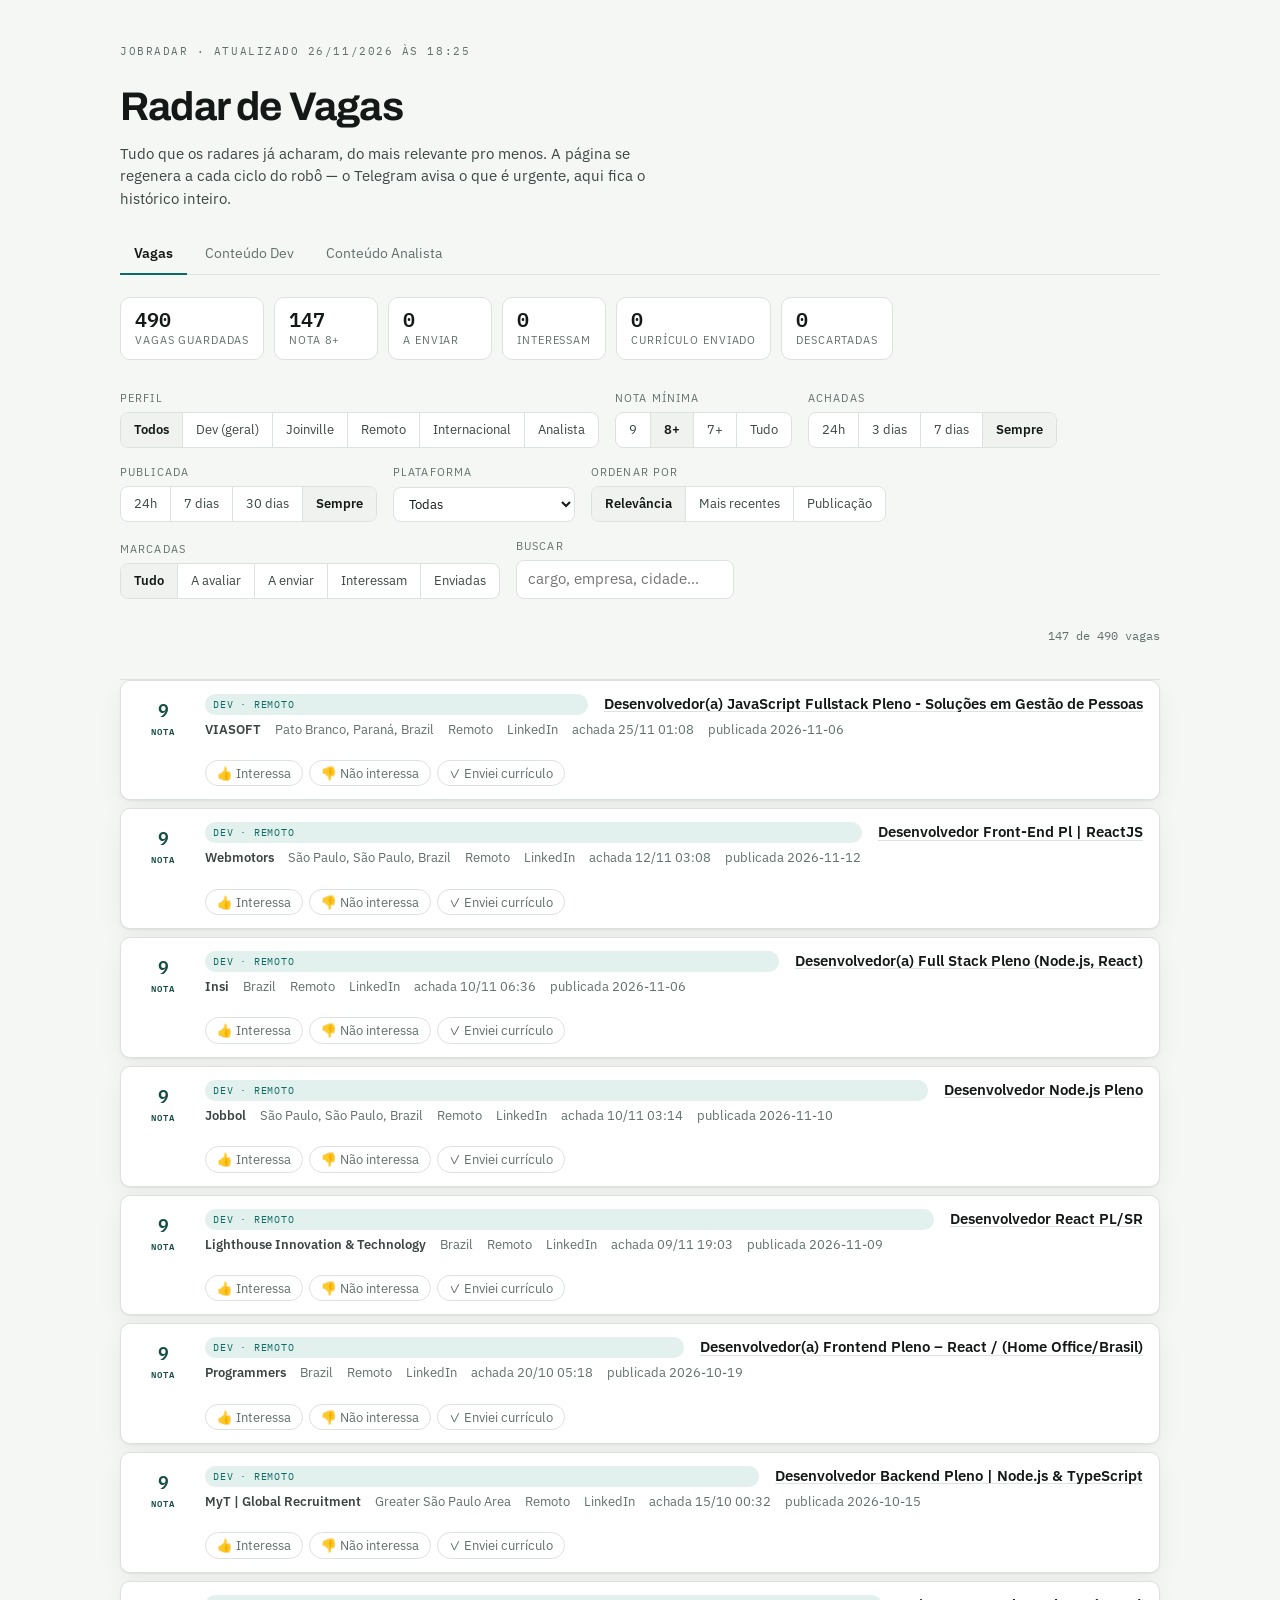
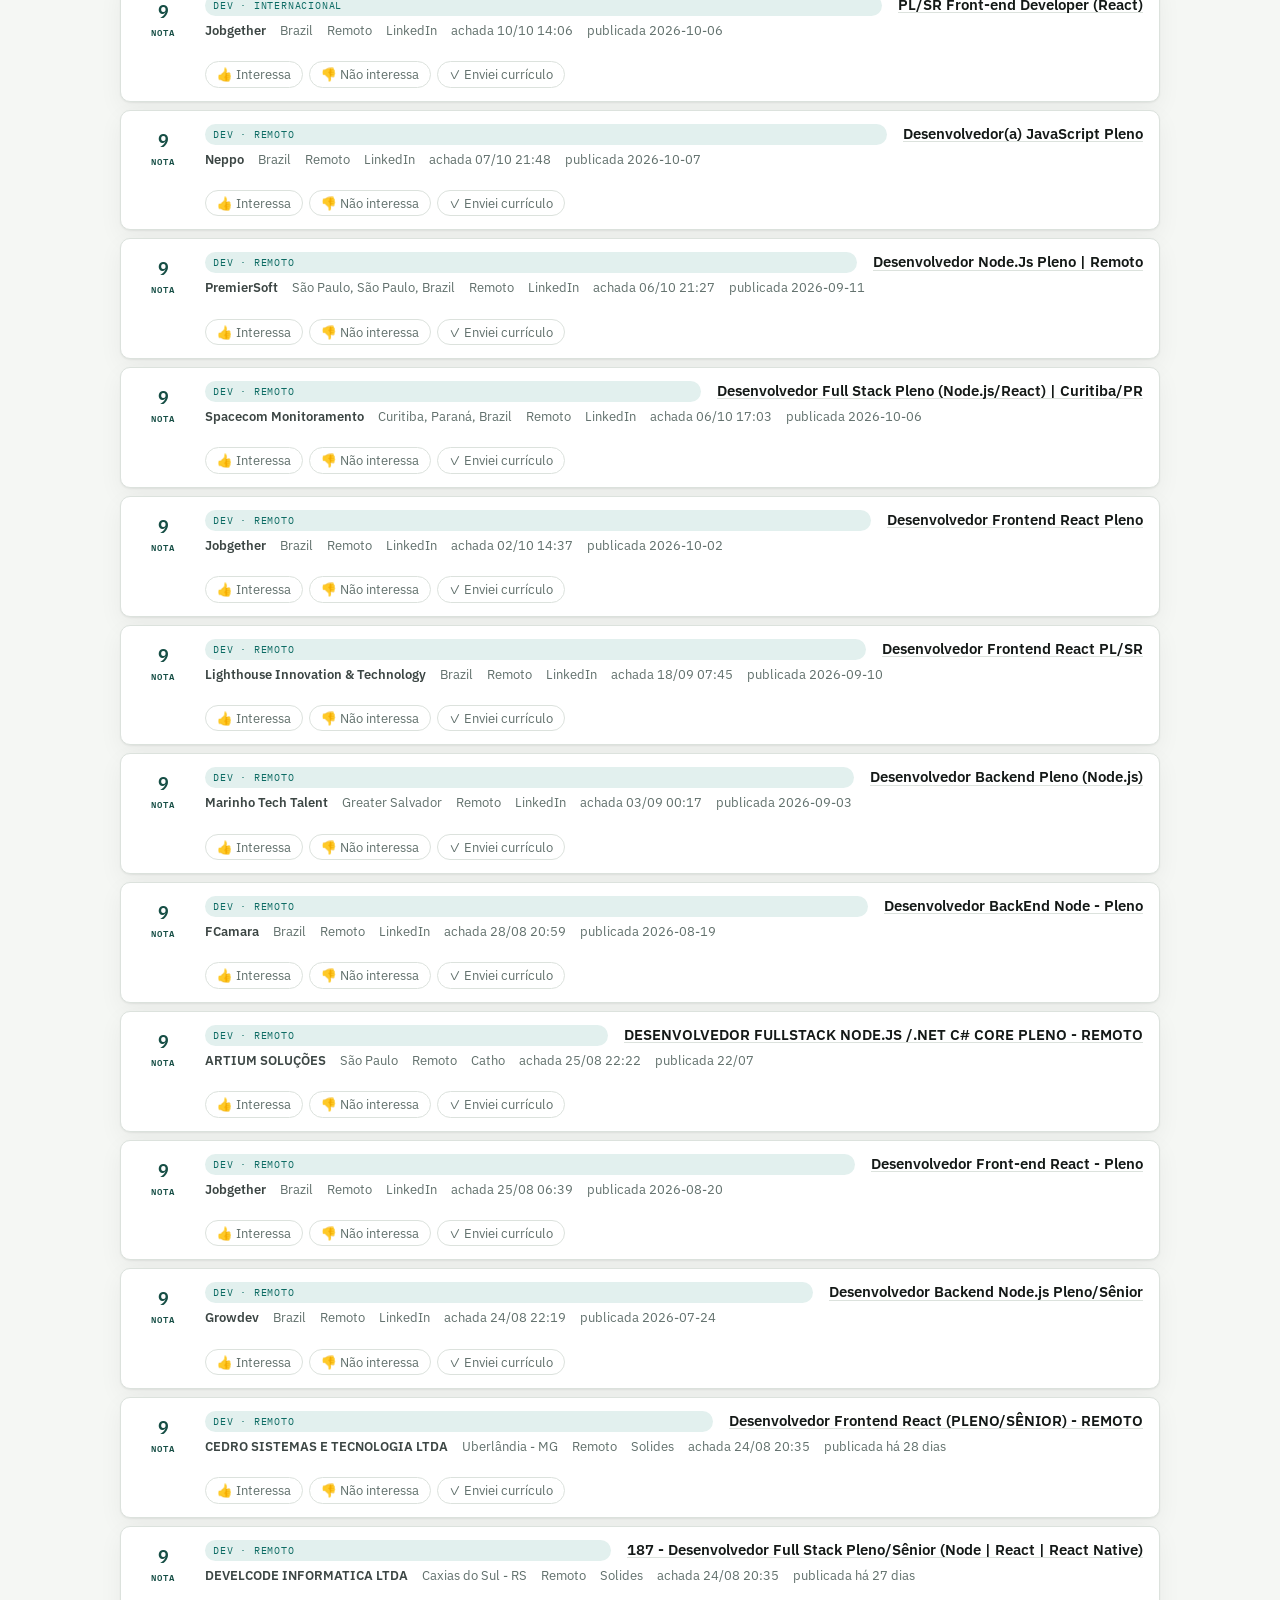
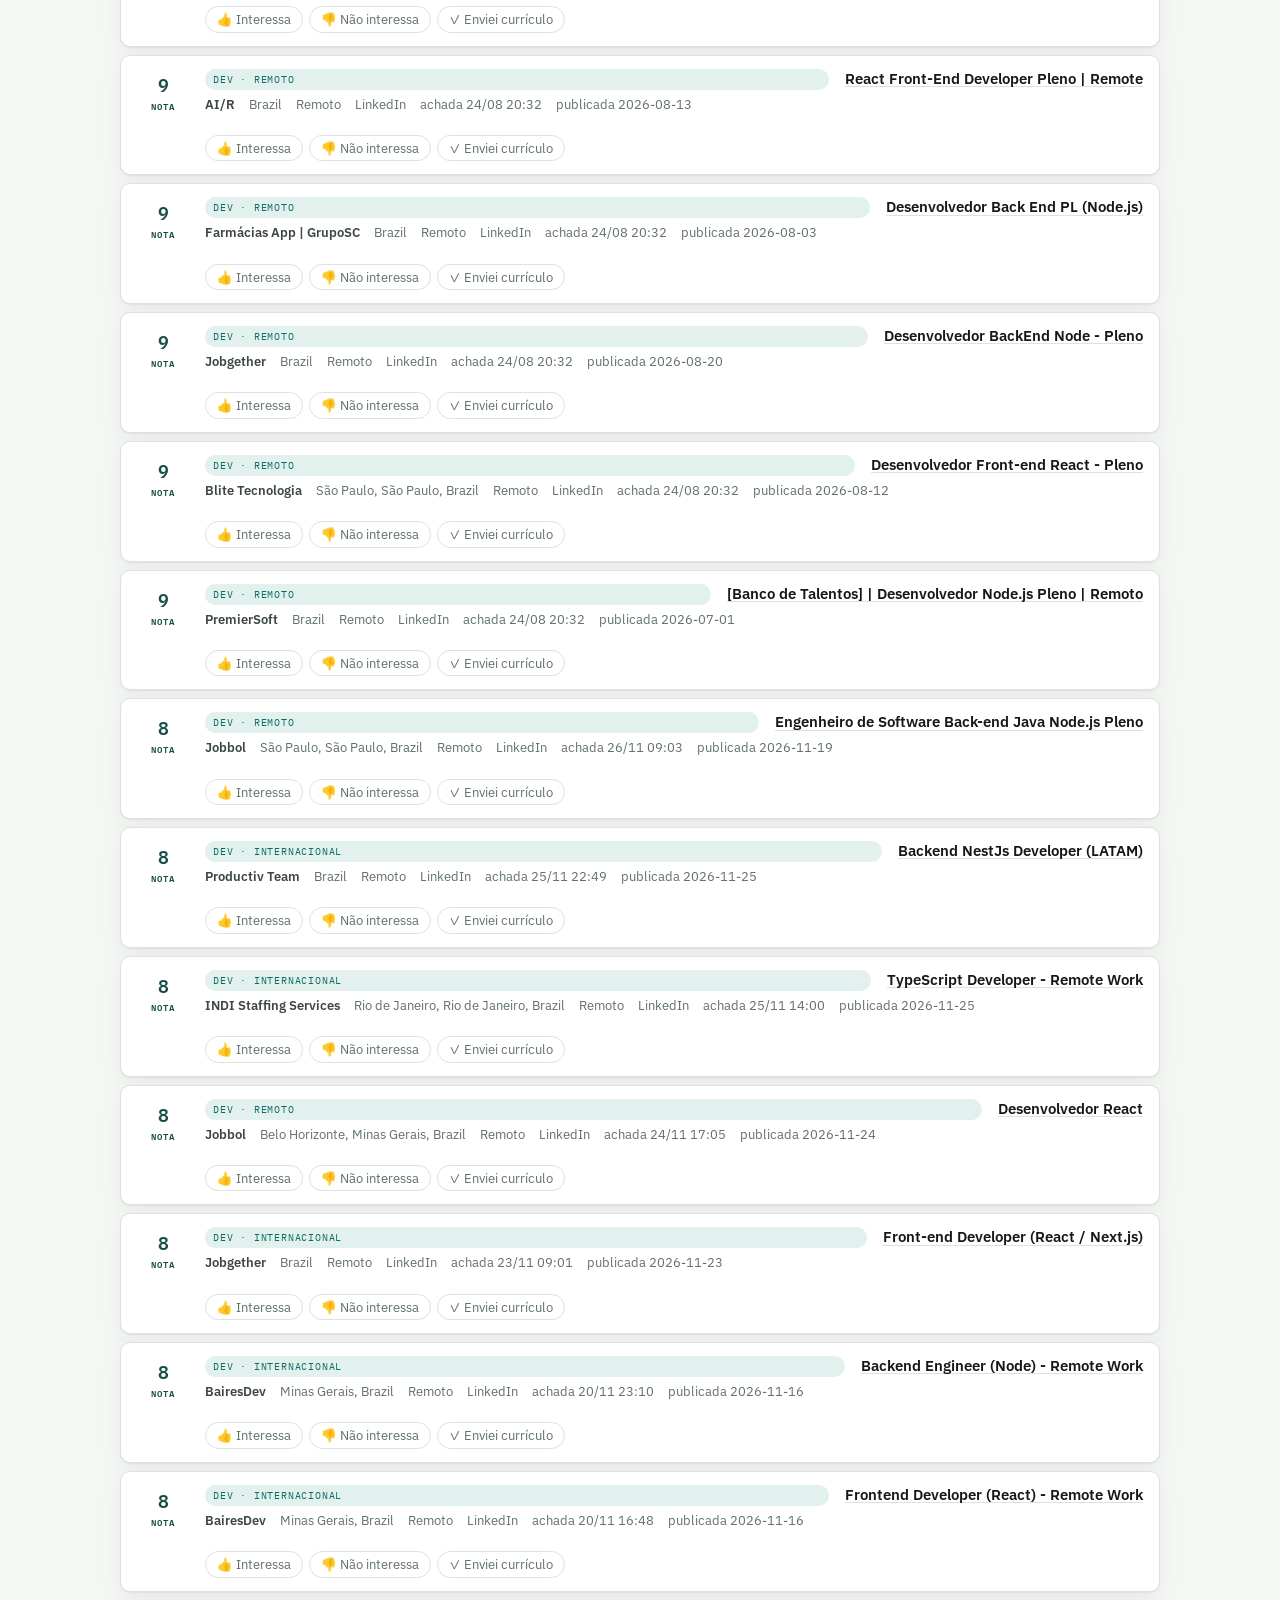
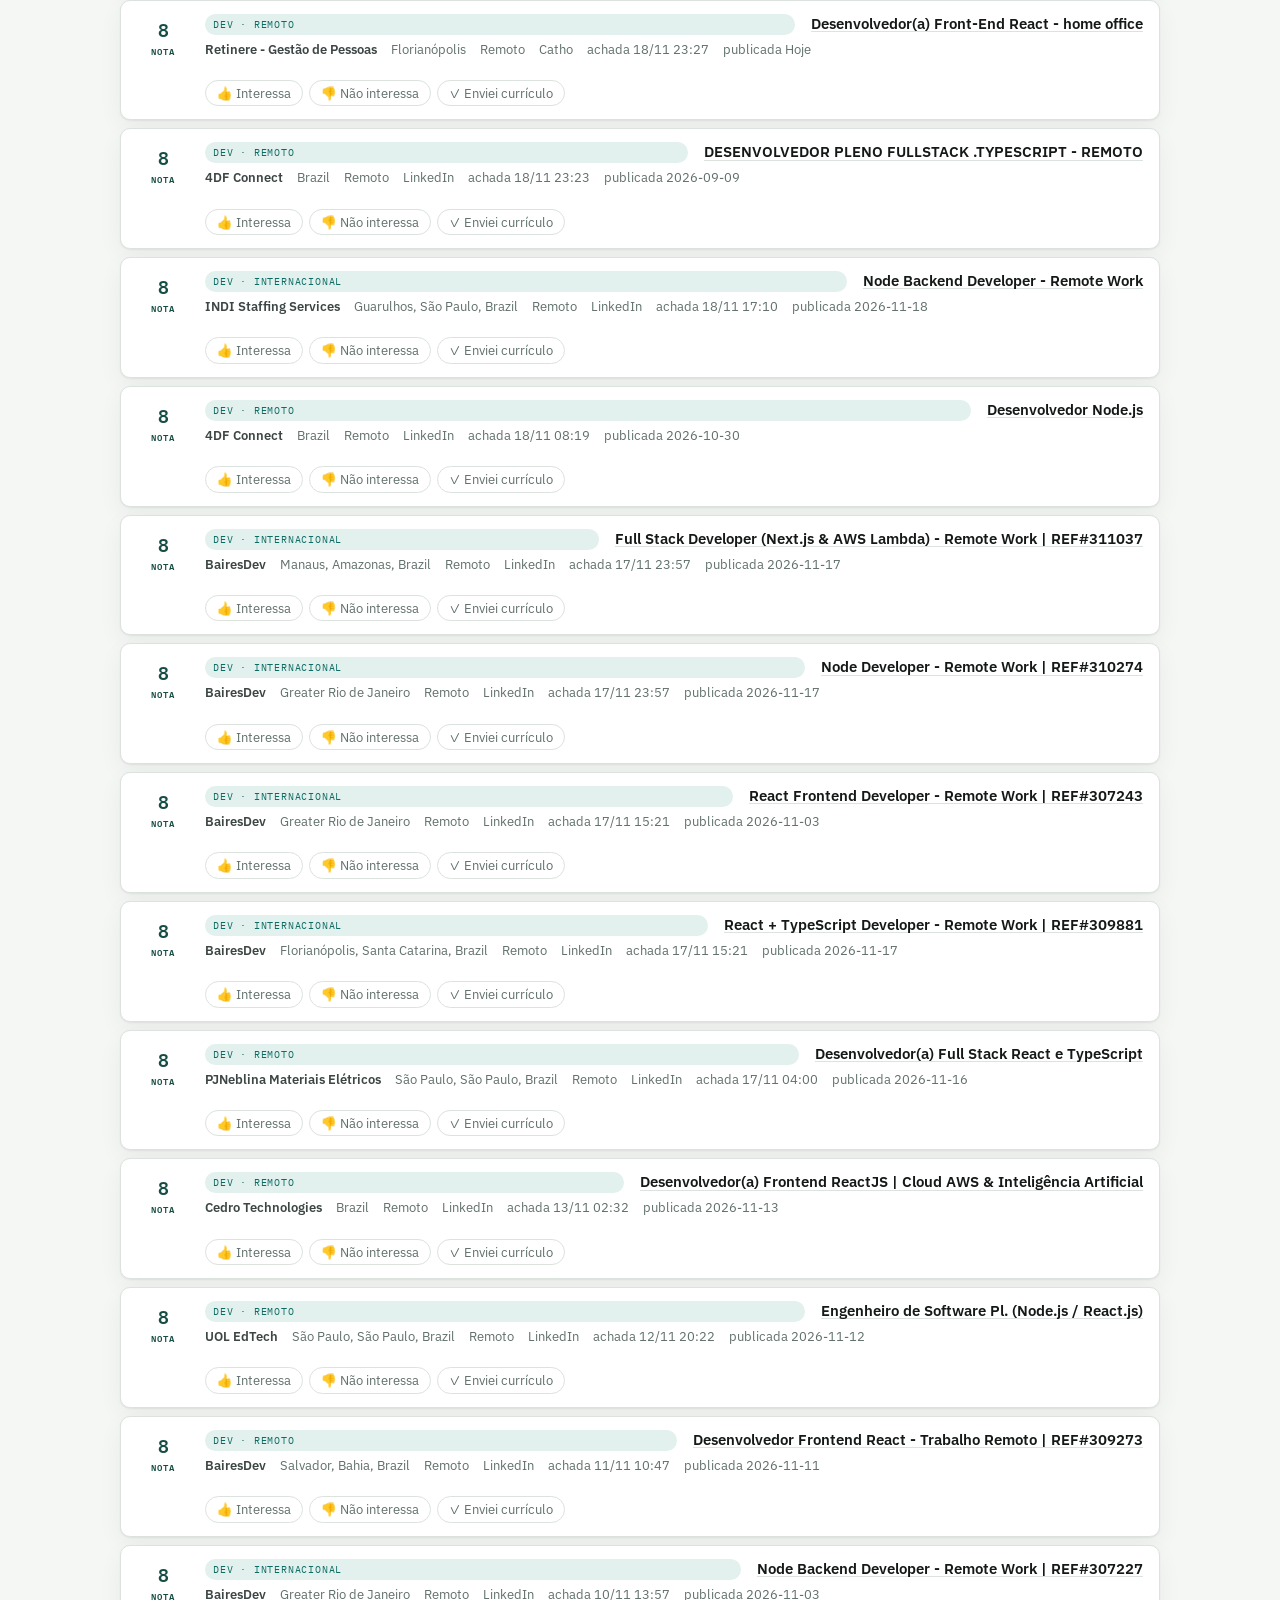
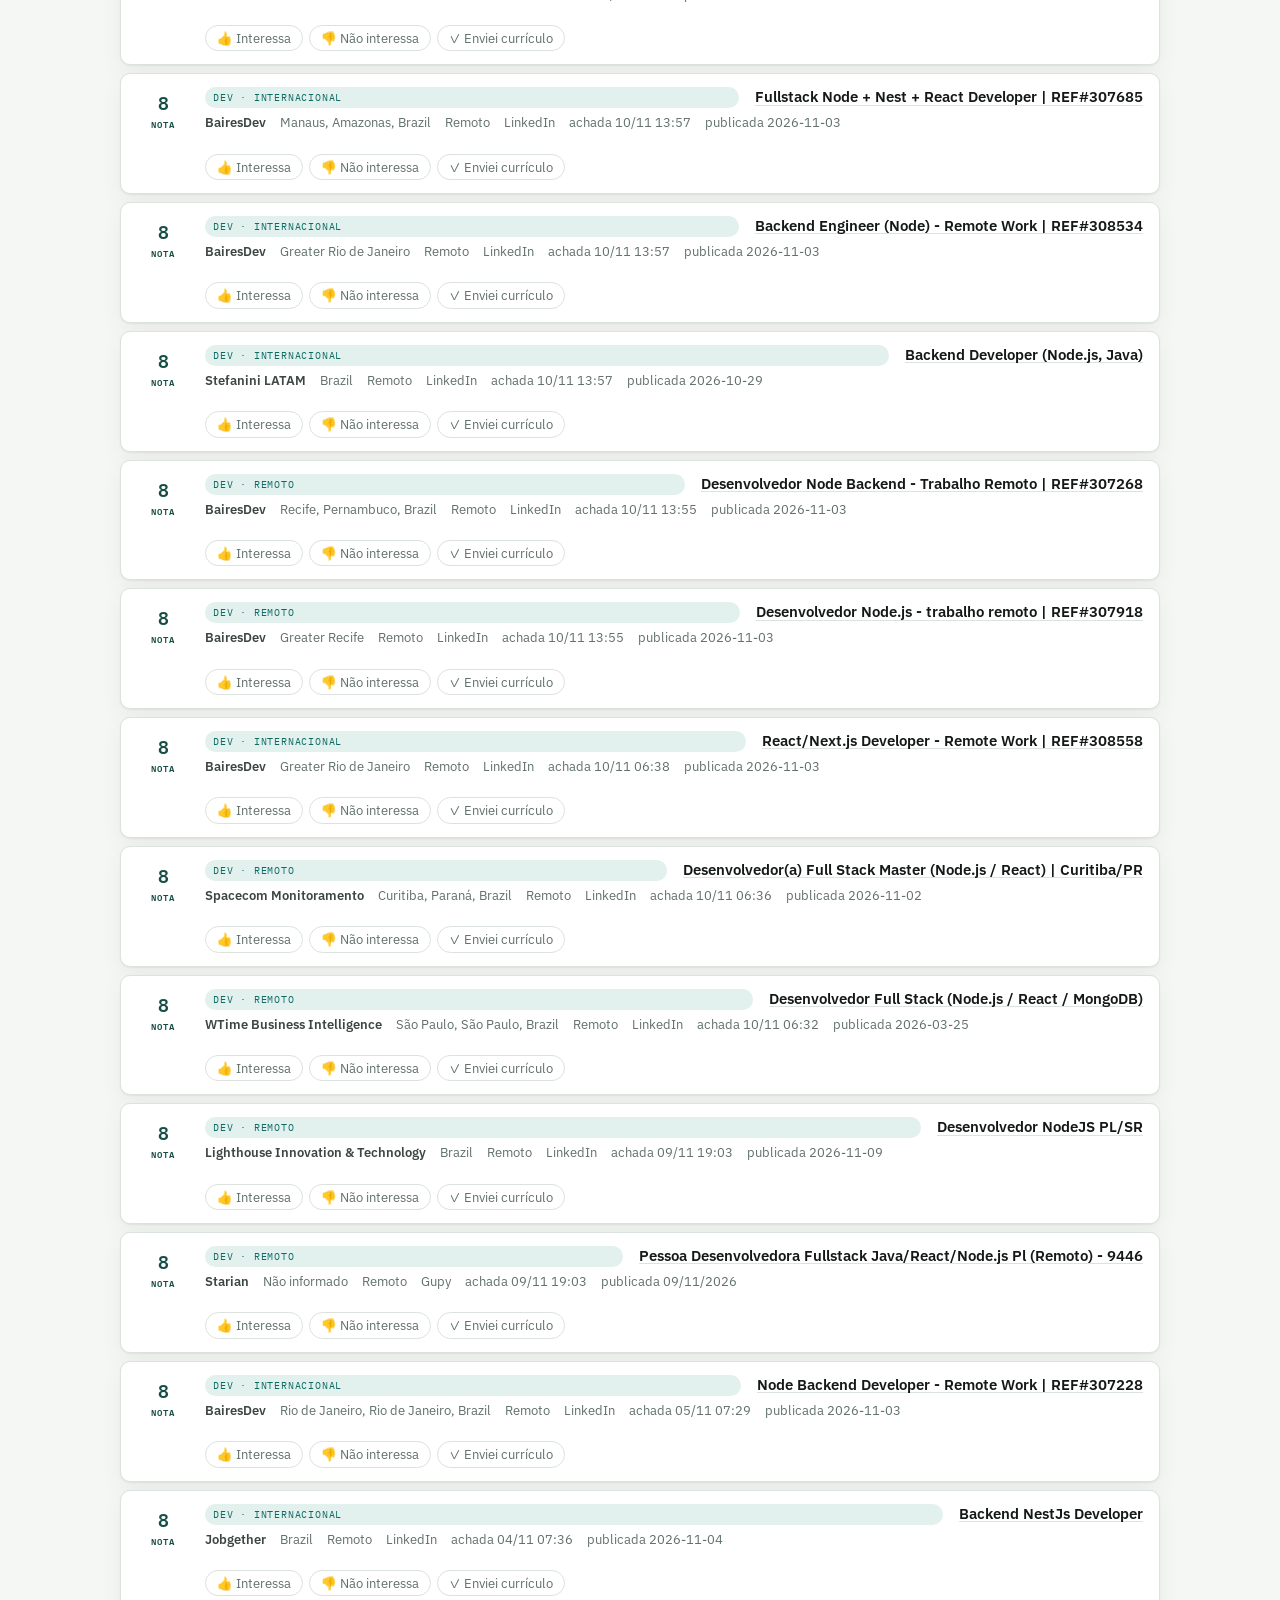
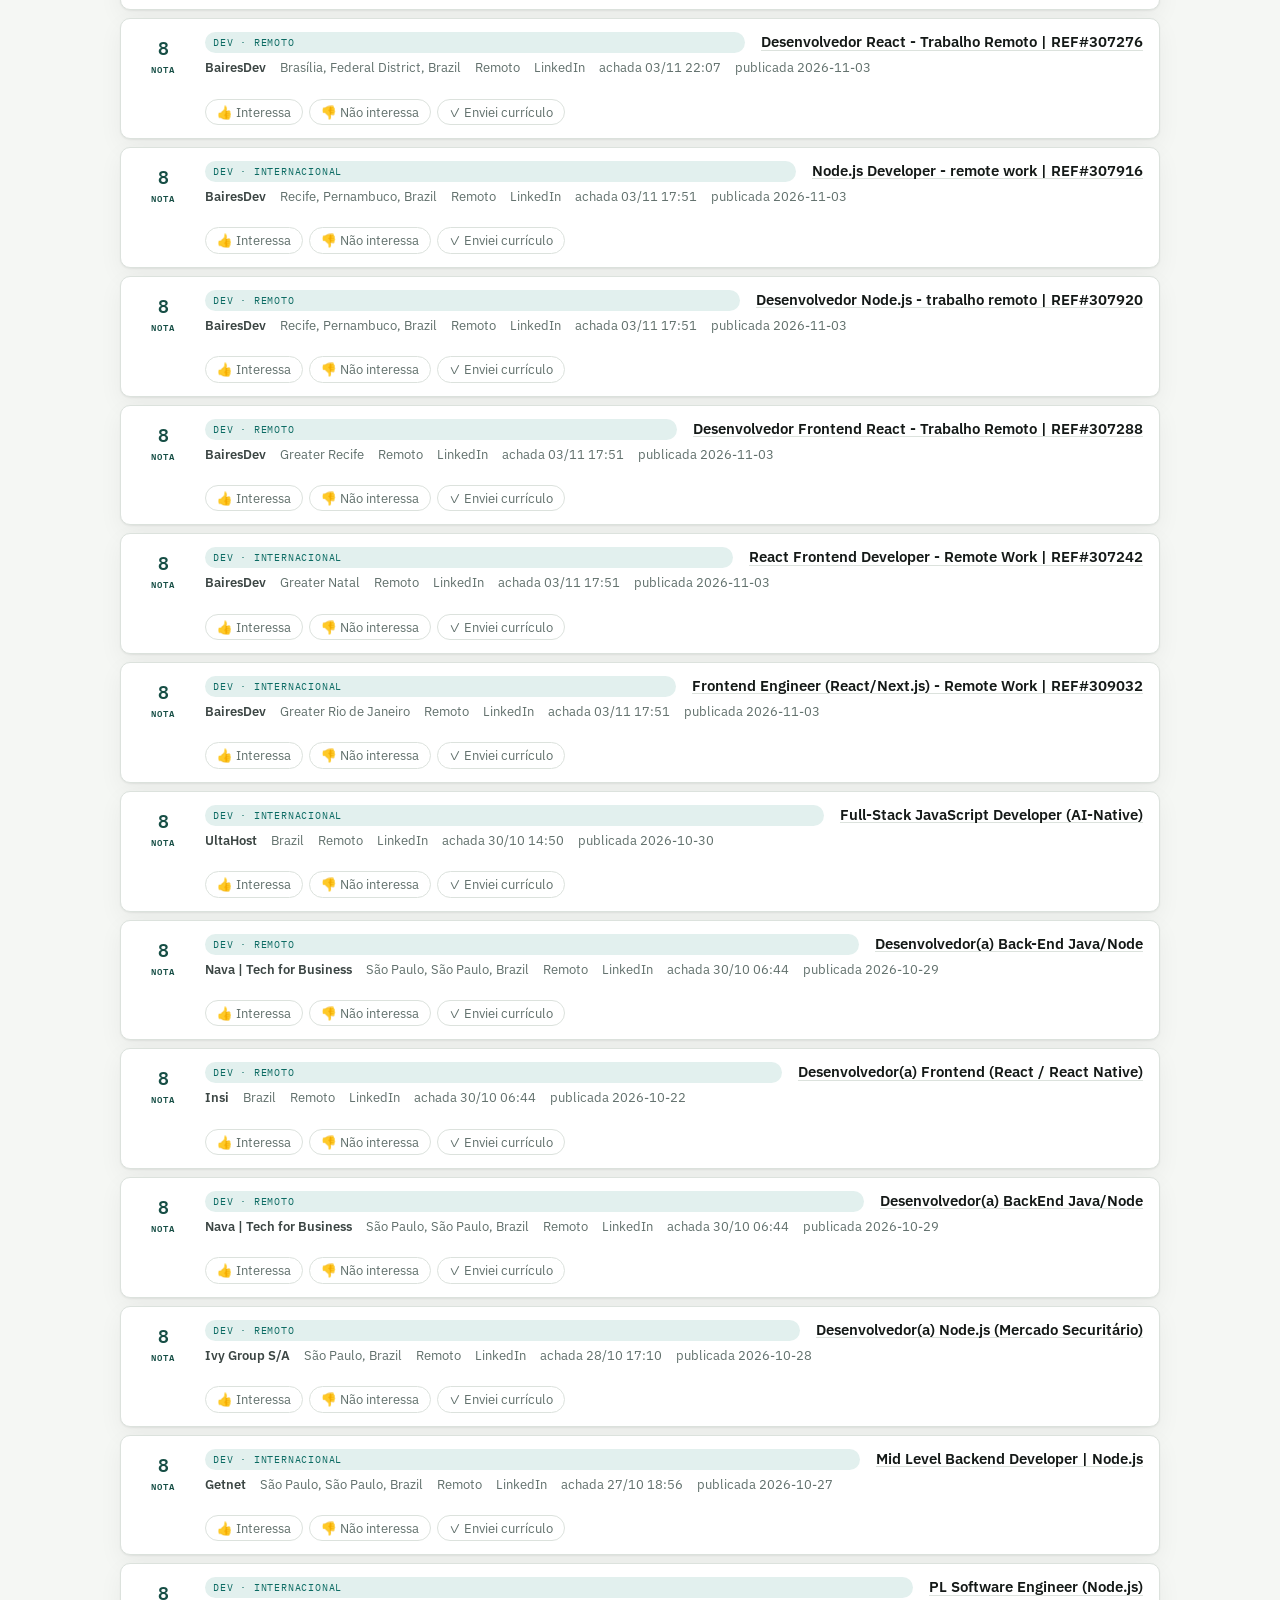
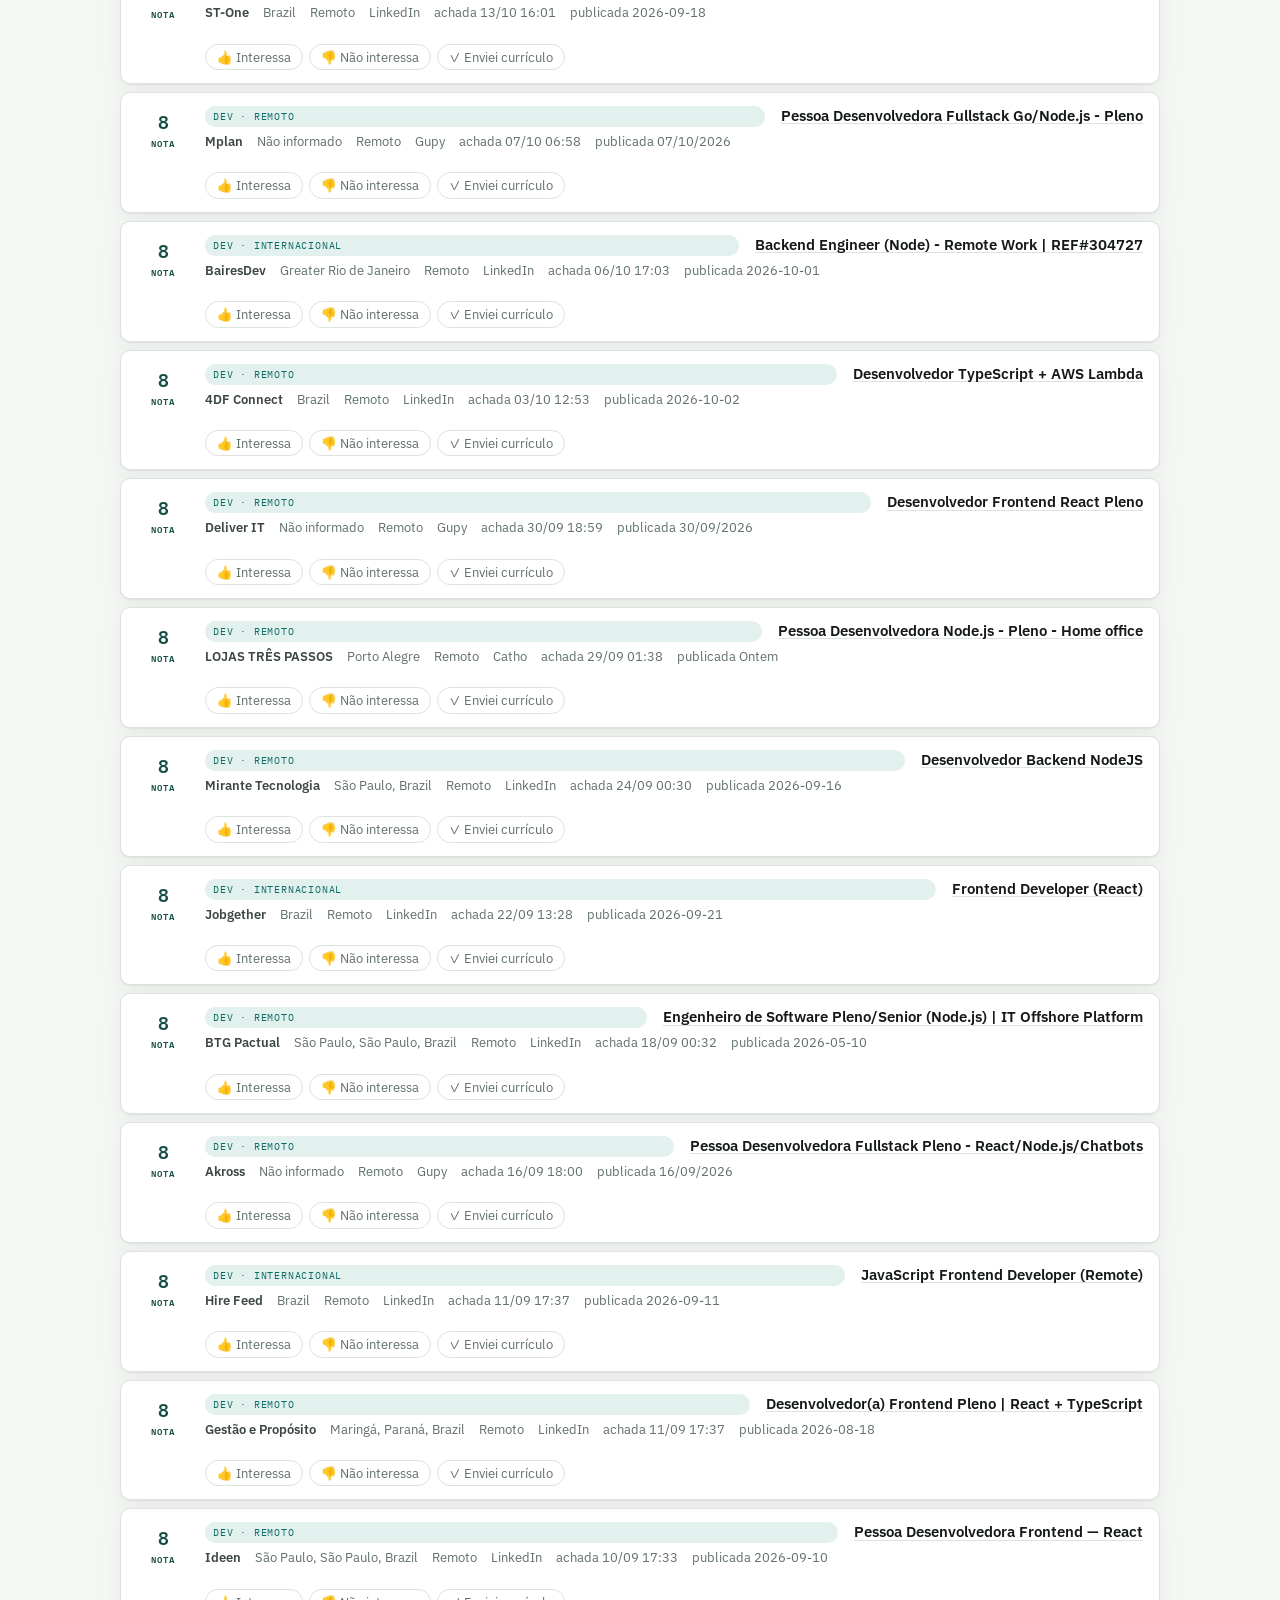
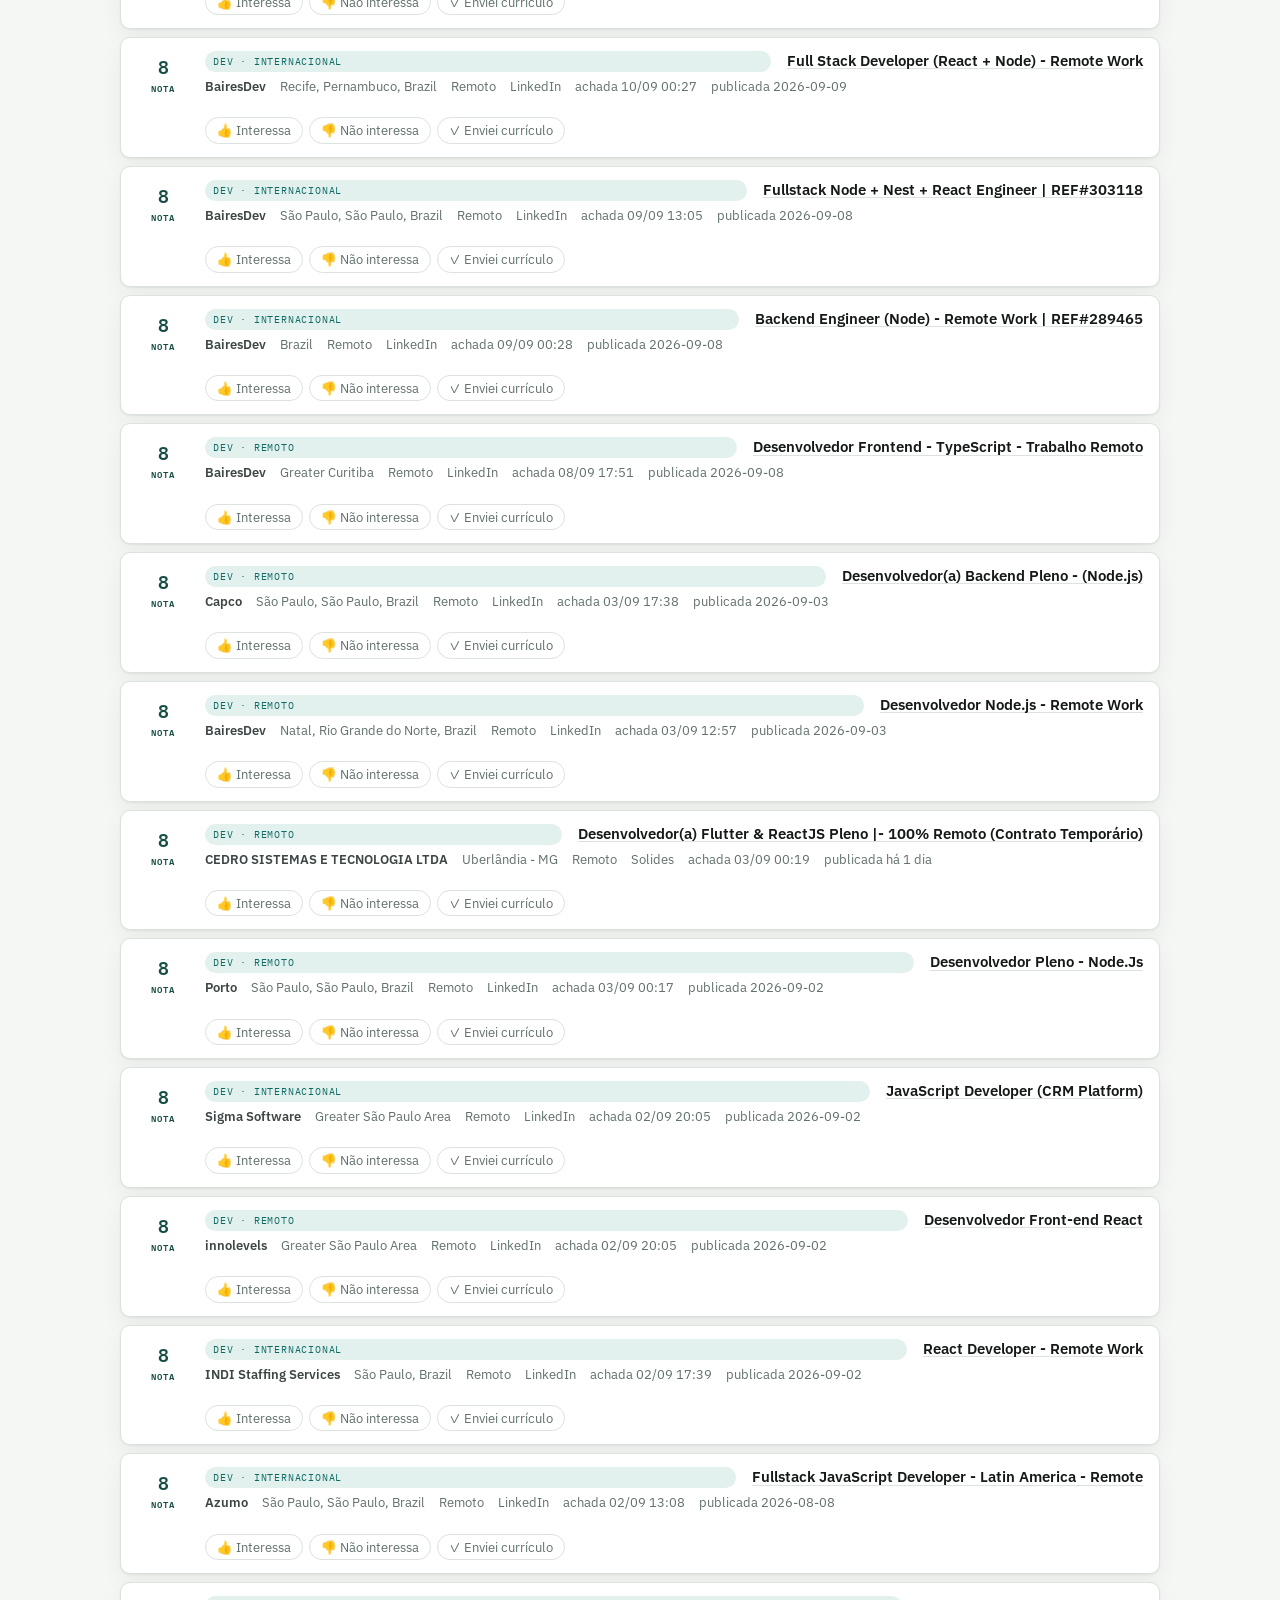
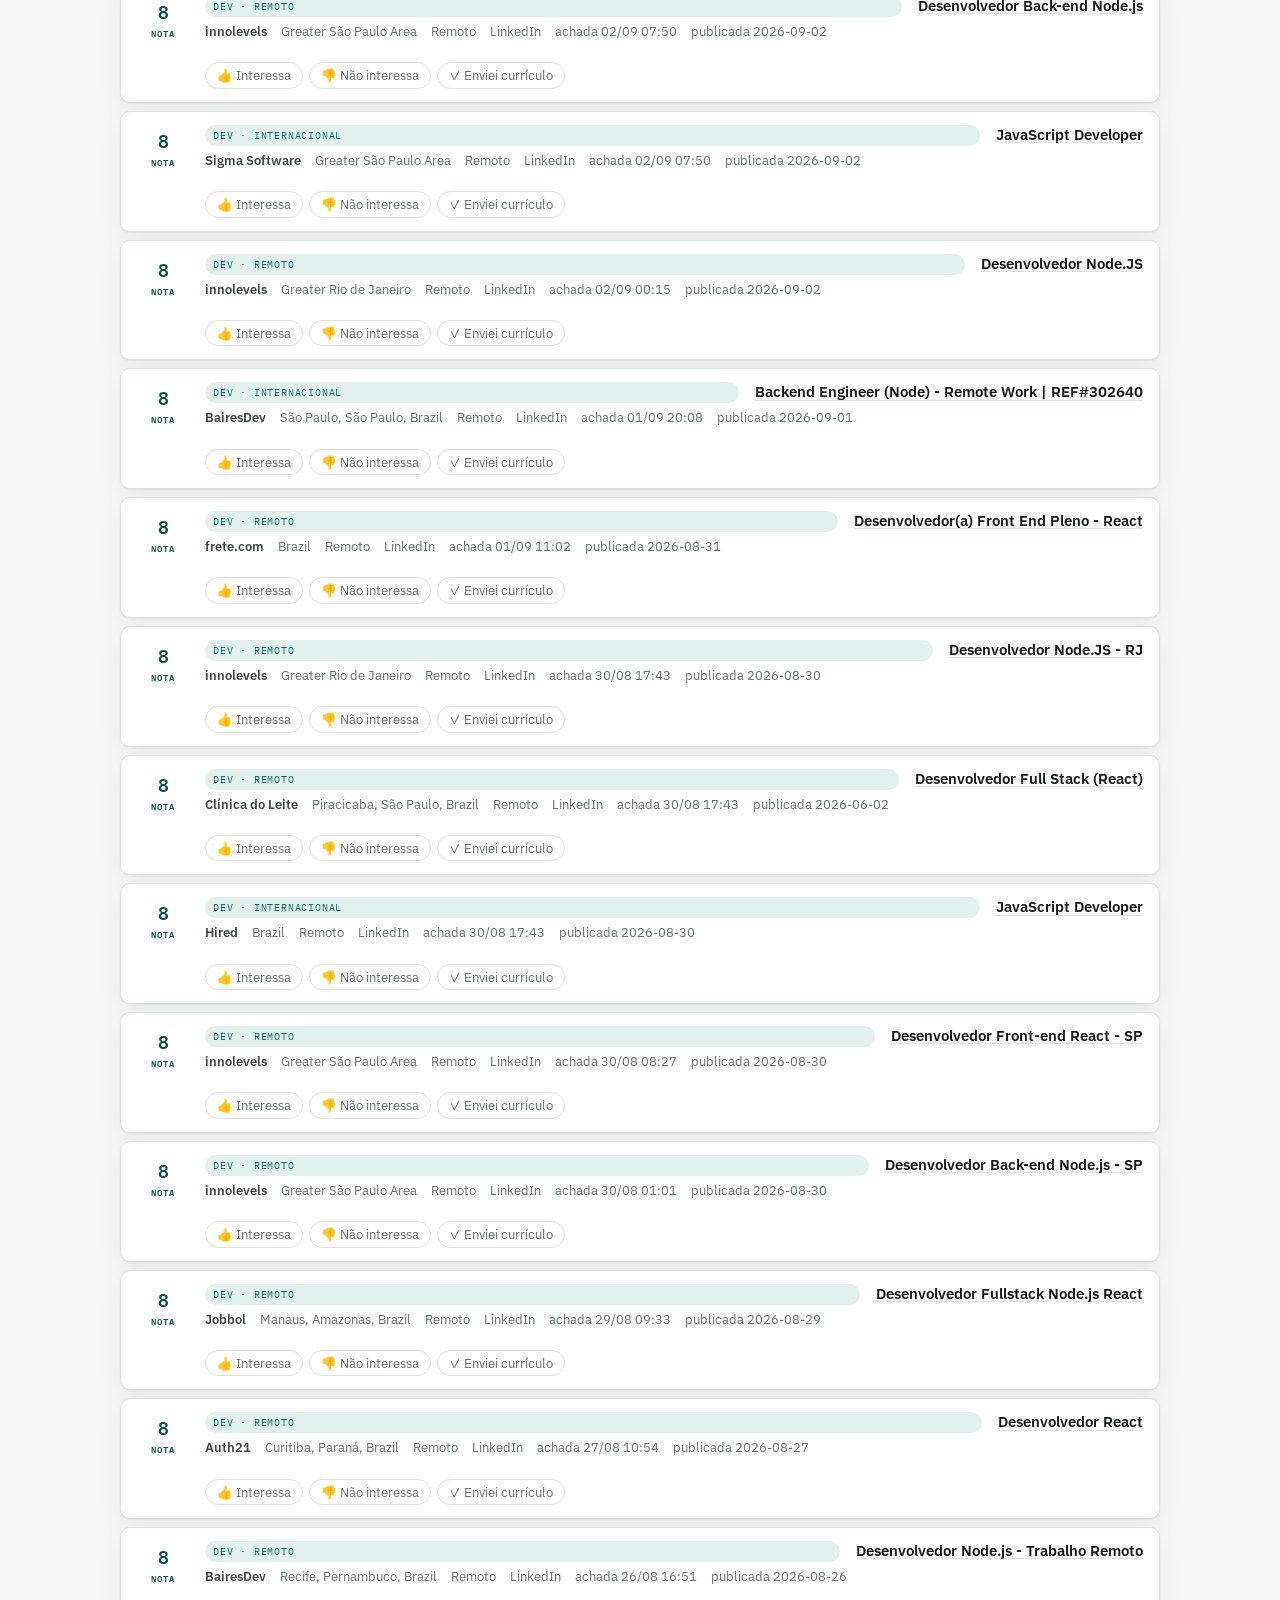
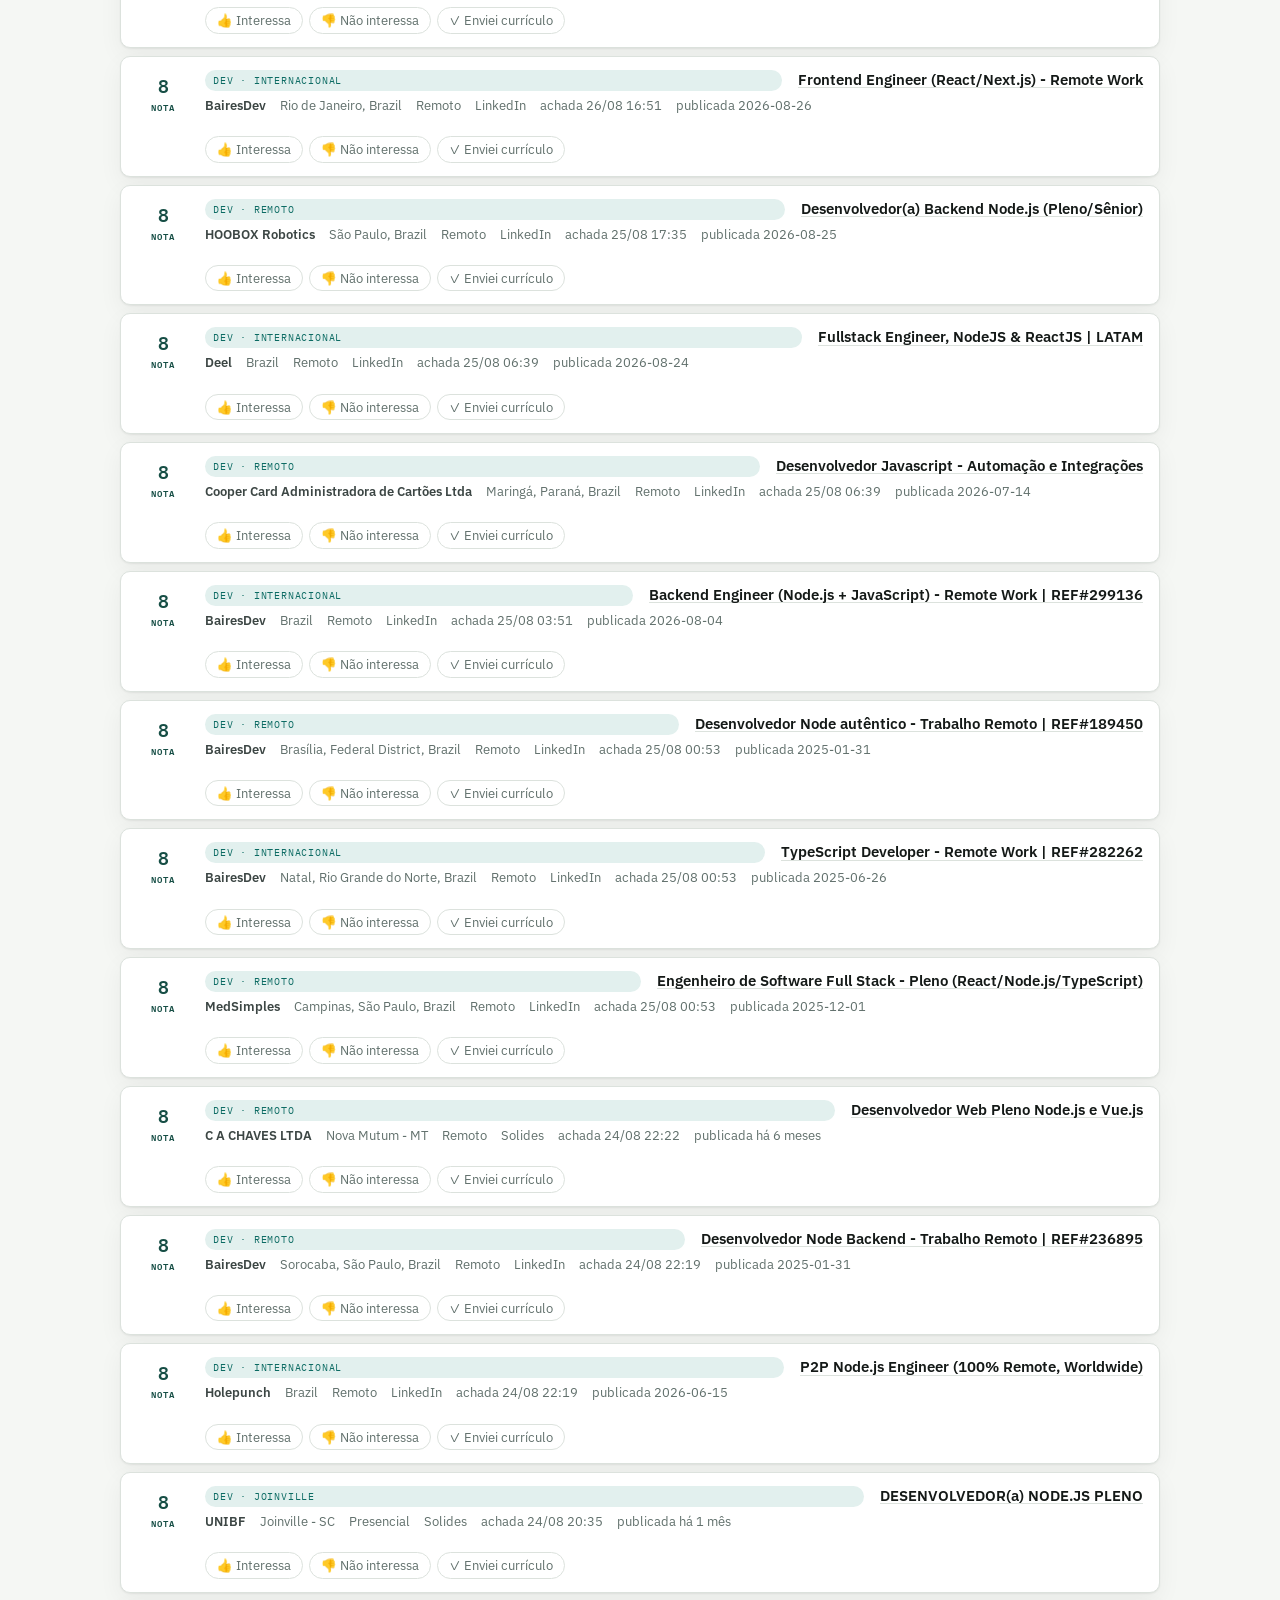
==== commit 95014d46: "chore: atualiza vagas vistas e página [skip ci]" ====
--- a/docs/index.html
+++ b/docs/index.html
@@ -266,7 +266,7 @@
 <body>
 <div class="wrap">
 <header>
-  <p class="eyebrow">JobRadar &middot; atualizado 26/11/2026 às 09:11</p>
+  <p class="eyebrow">JobRadar &middot; atualizado 26/11/2026 às 18:25</p>
   <h1>Radar de Vagas</h1>
   <p class="sub">Tudo que os radares já acharam, do mais relevante pro menos. A página se regenera a cada ciclo do robô — o Telegram avisa o que é urgente, aqui fica o histórico inteiro.</p>
 </header>
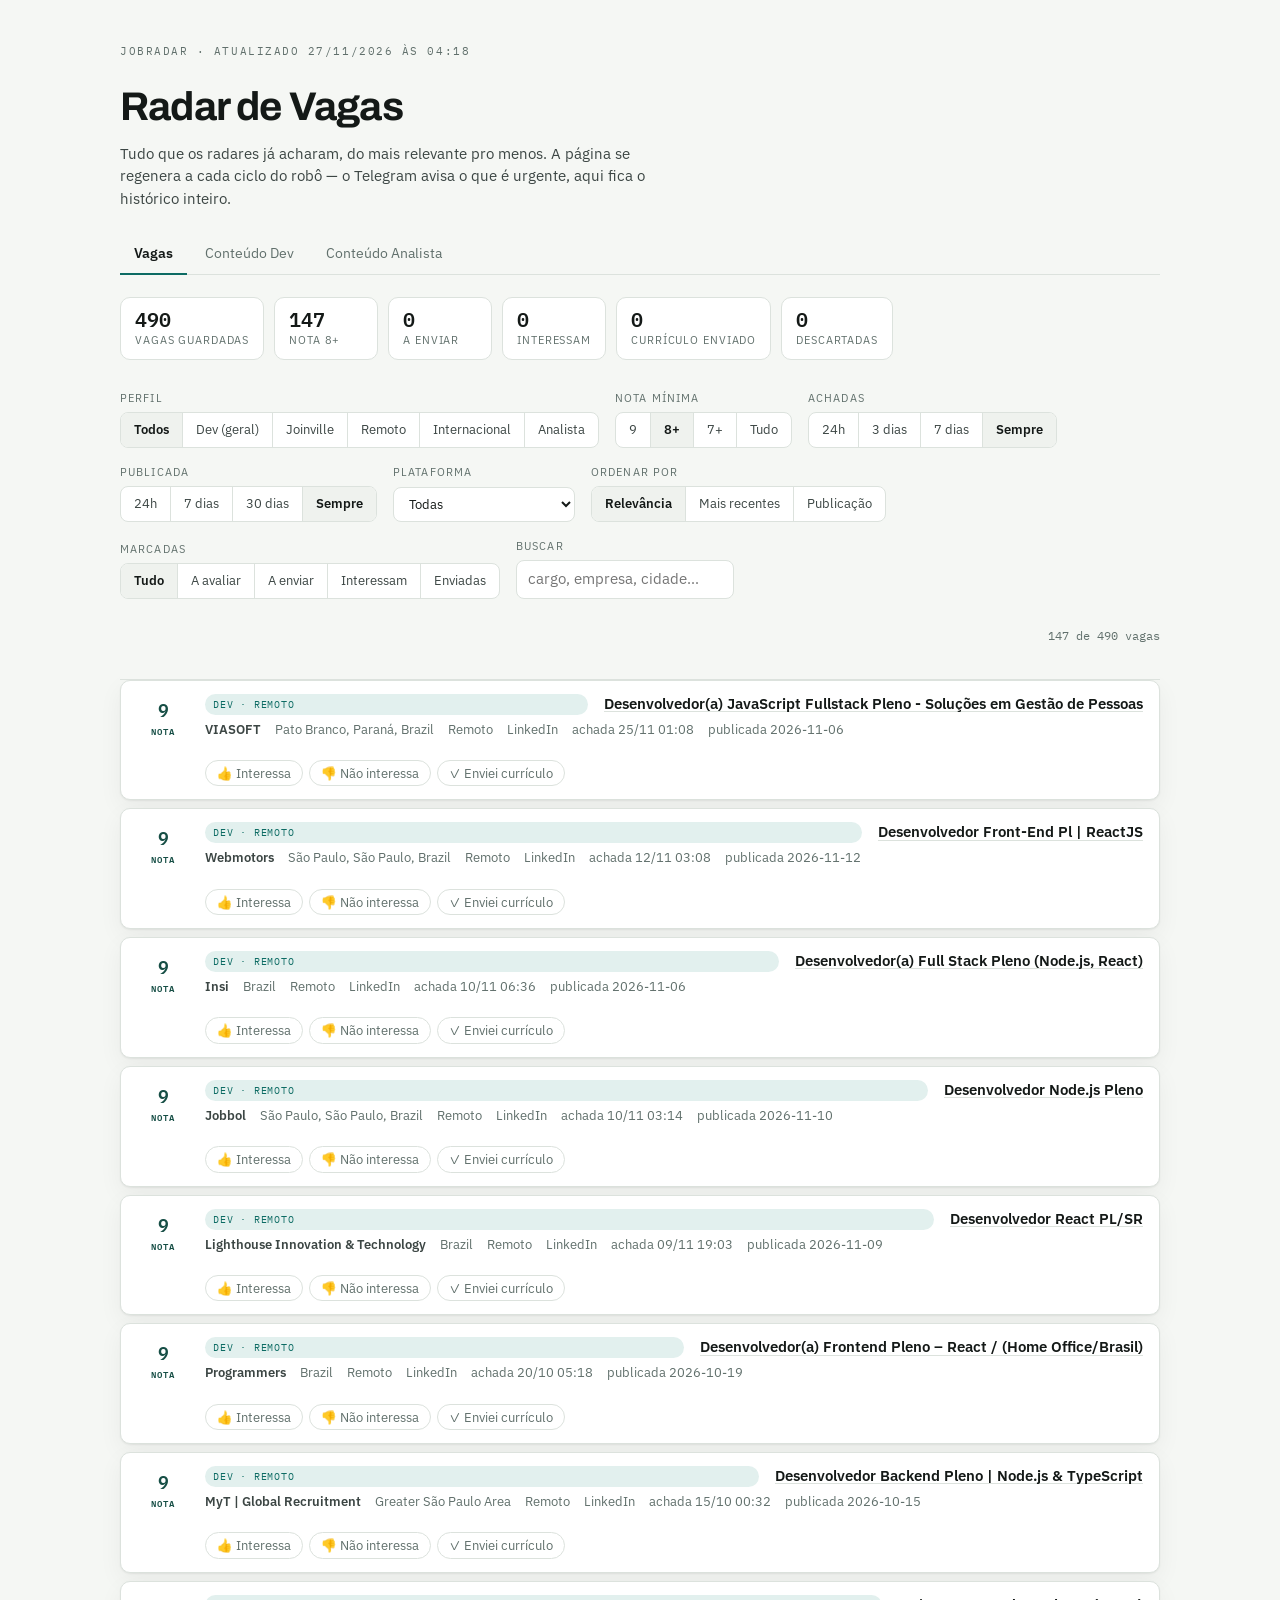
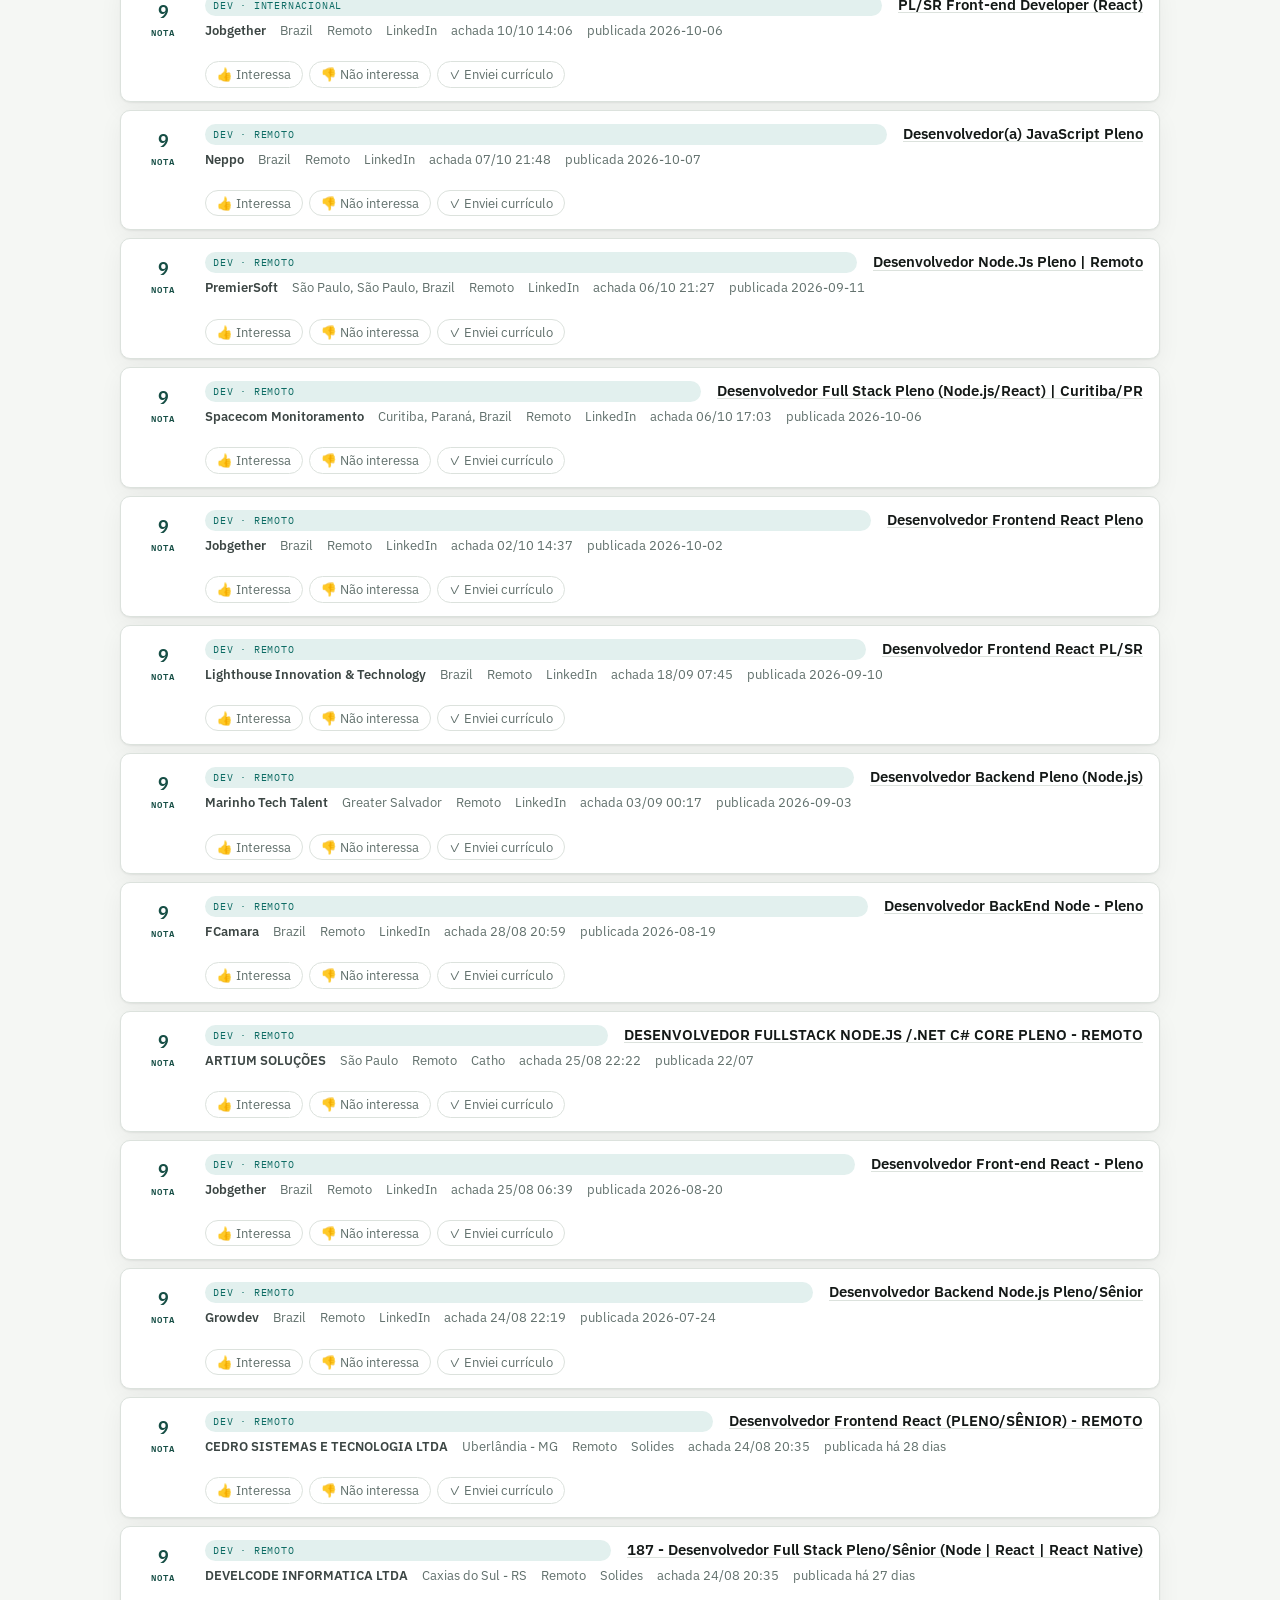
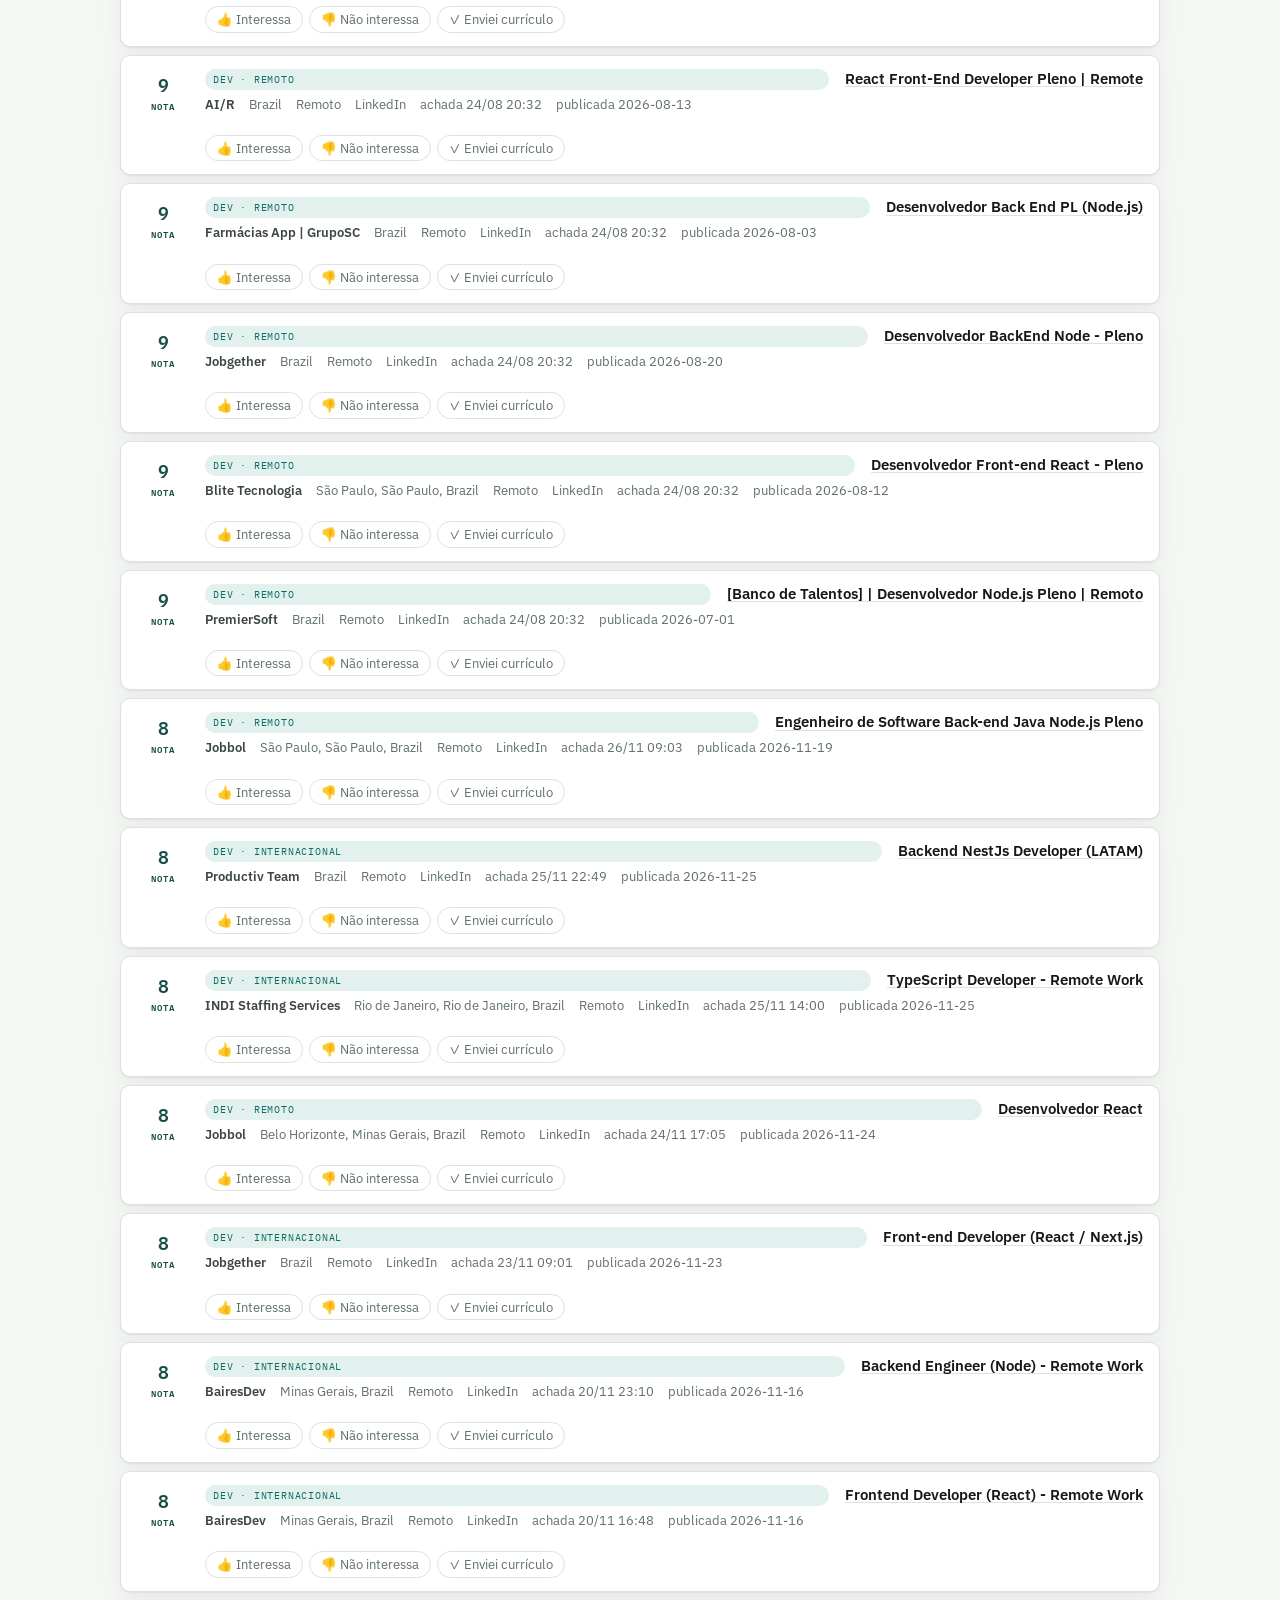
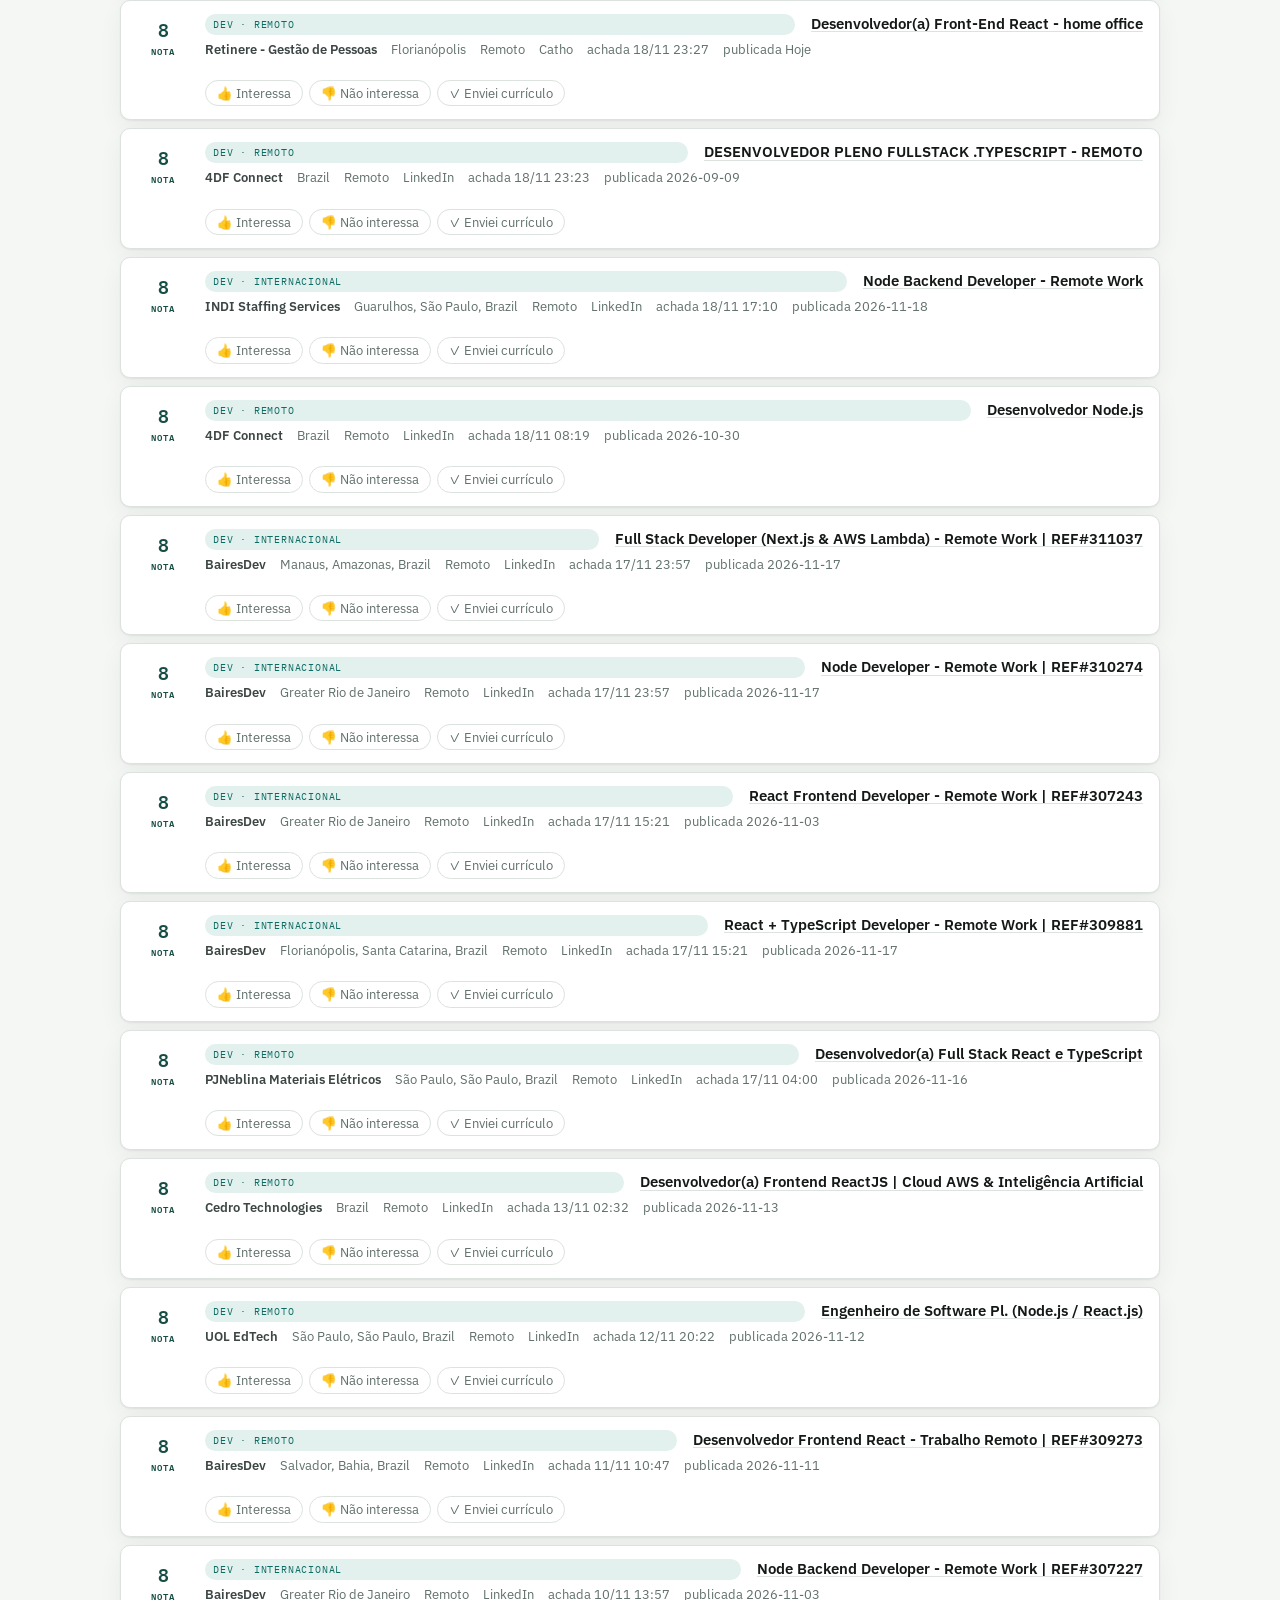
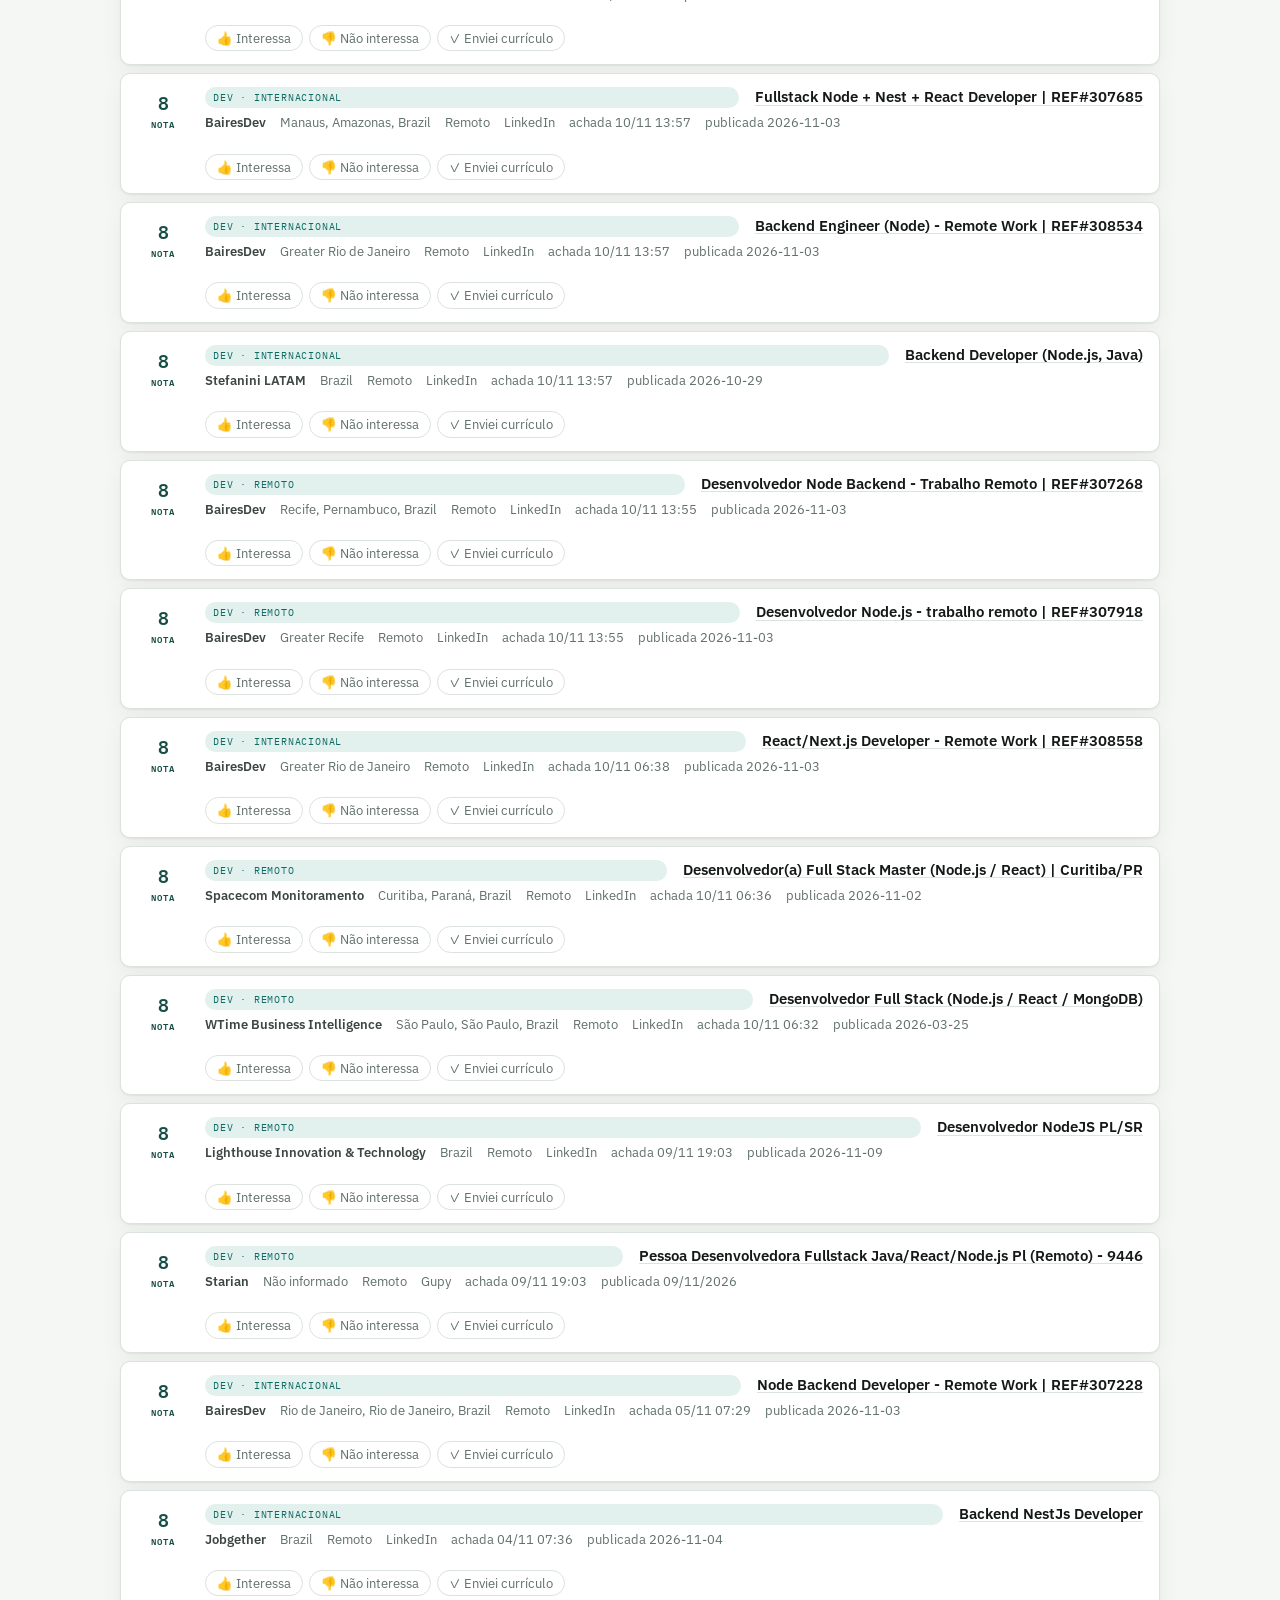
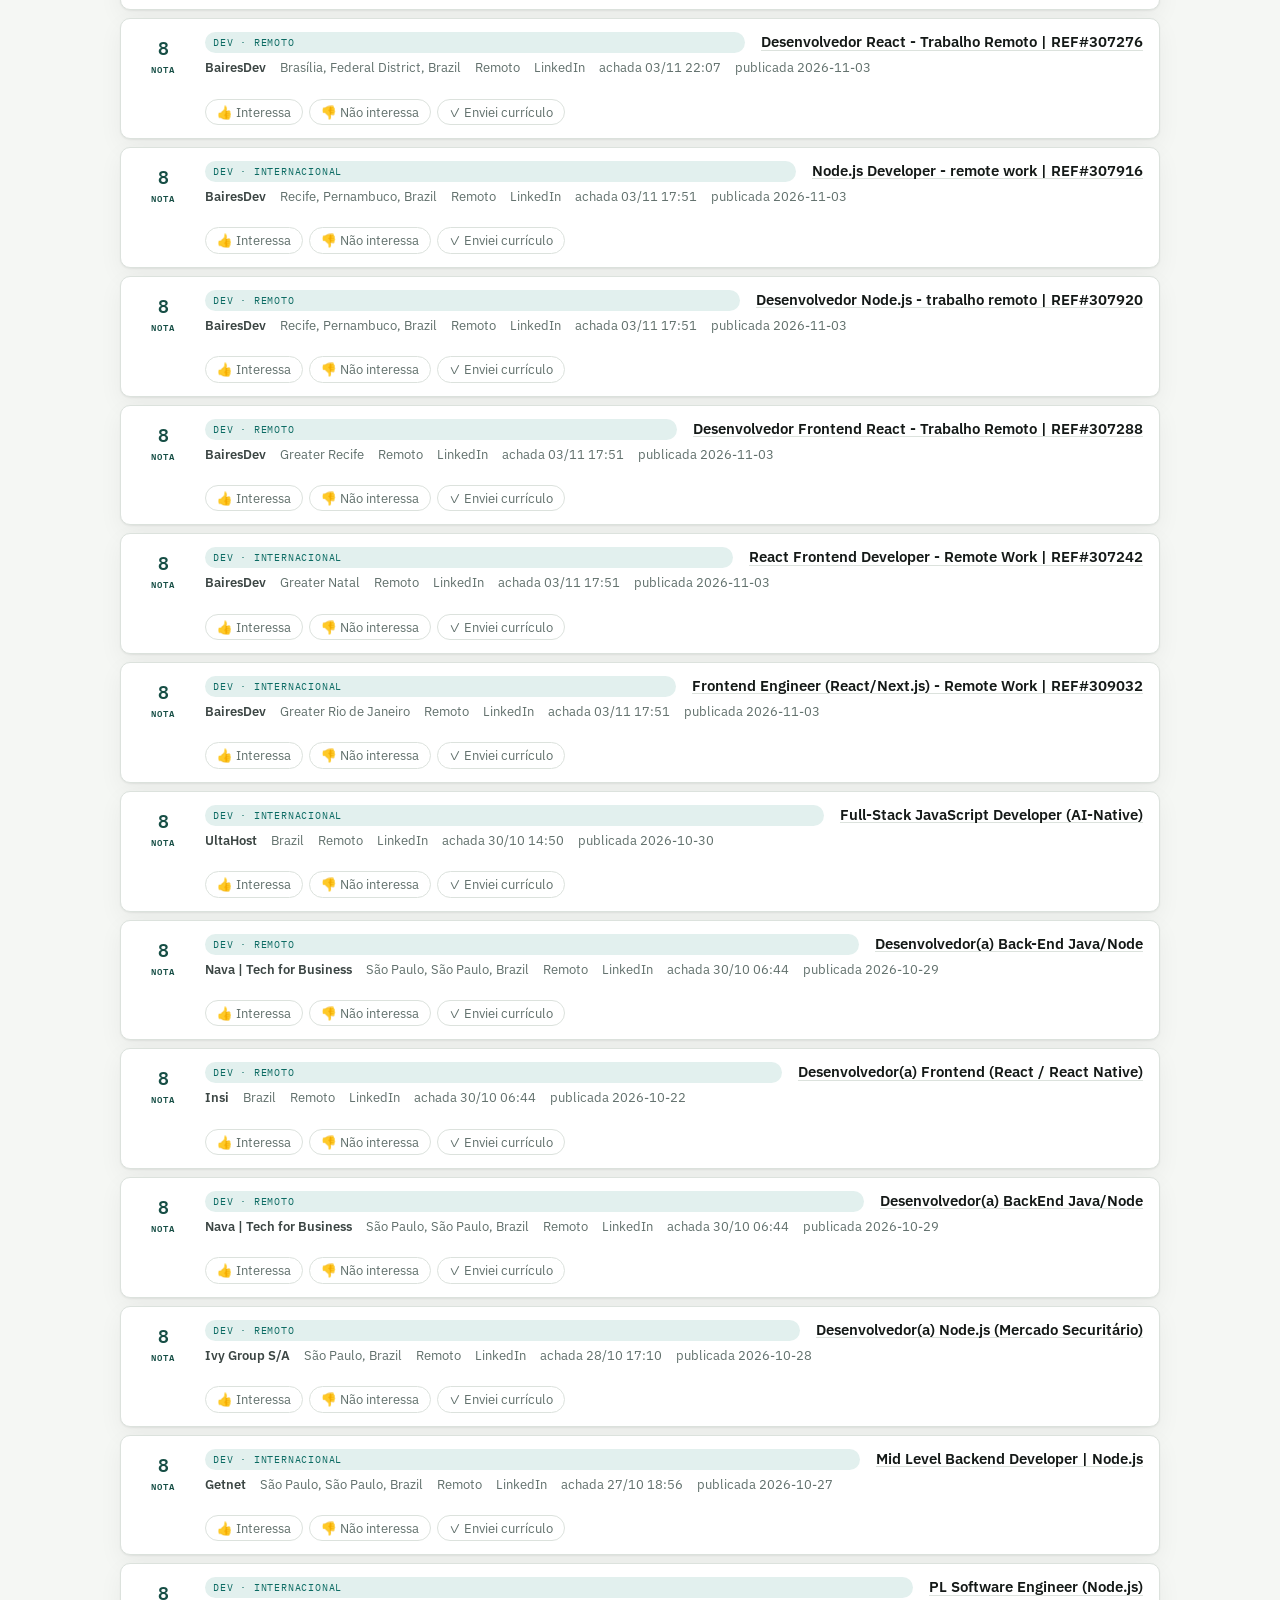
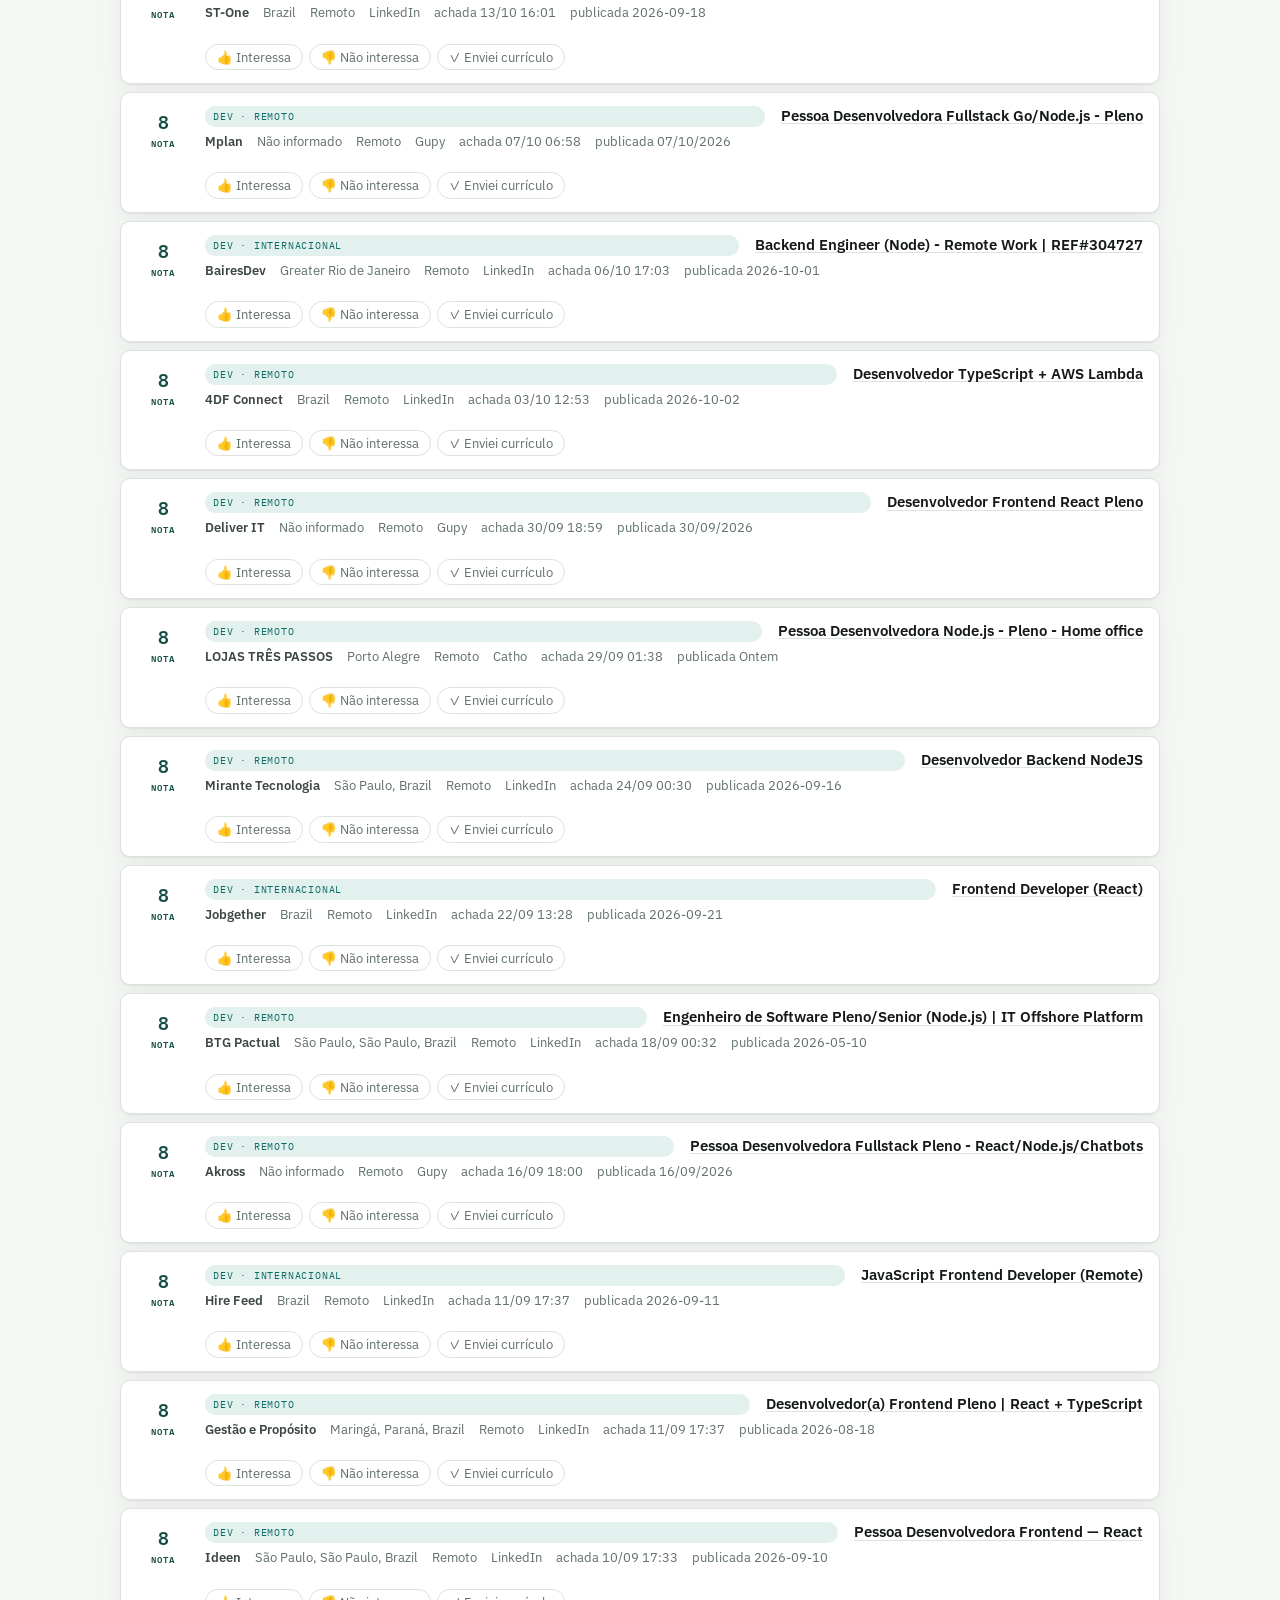
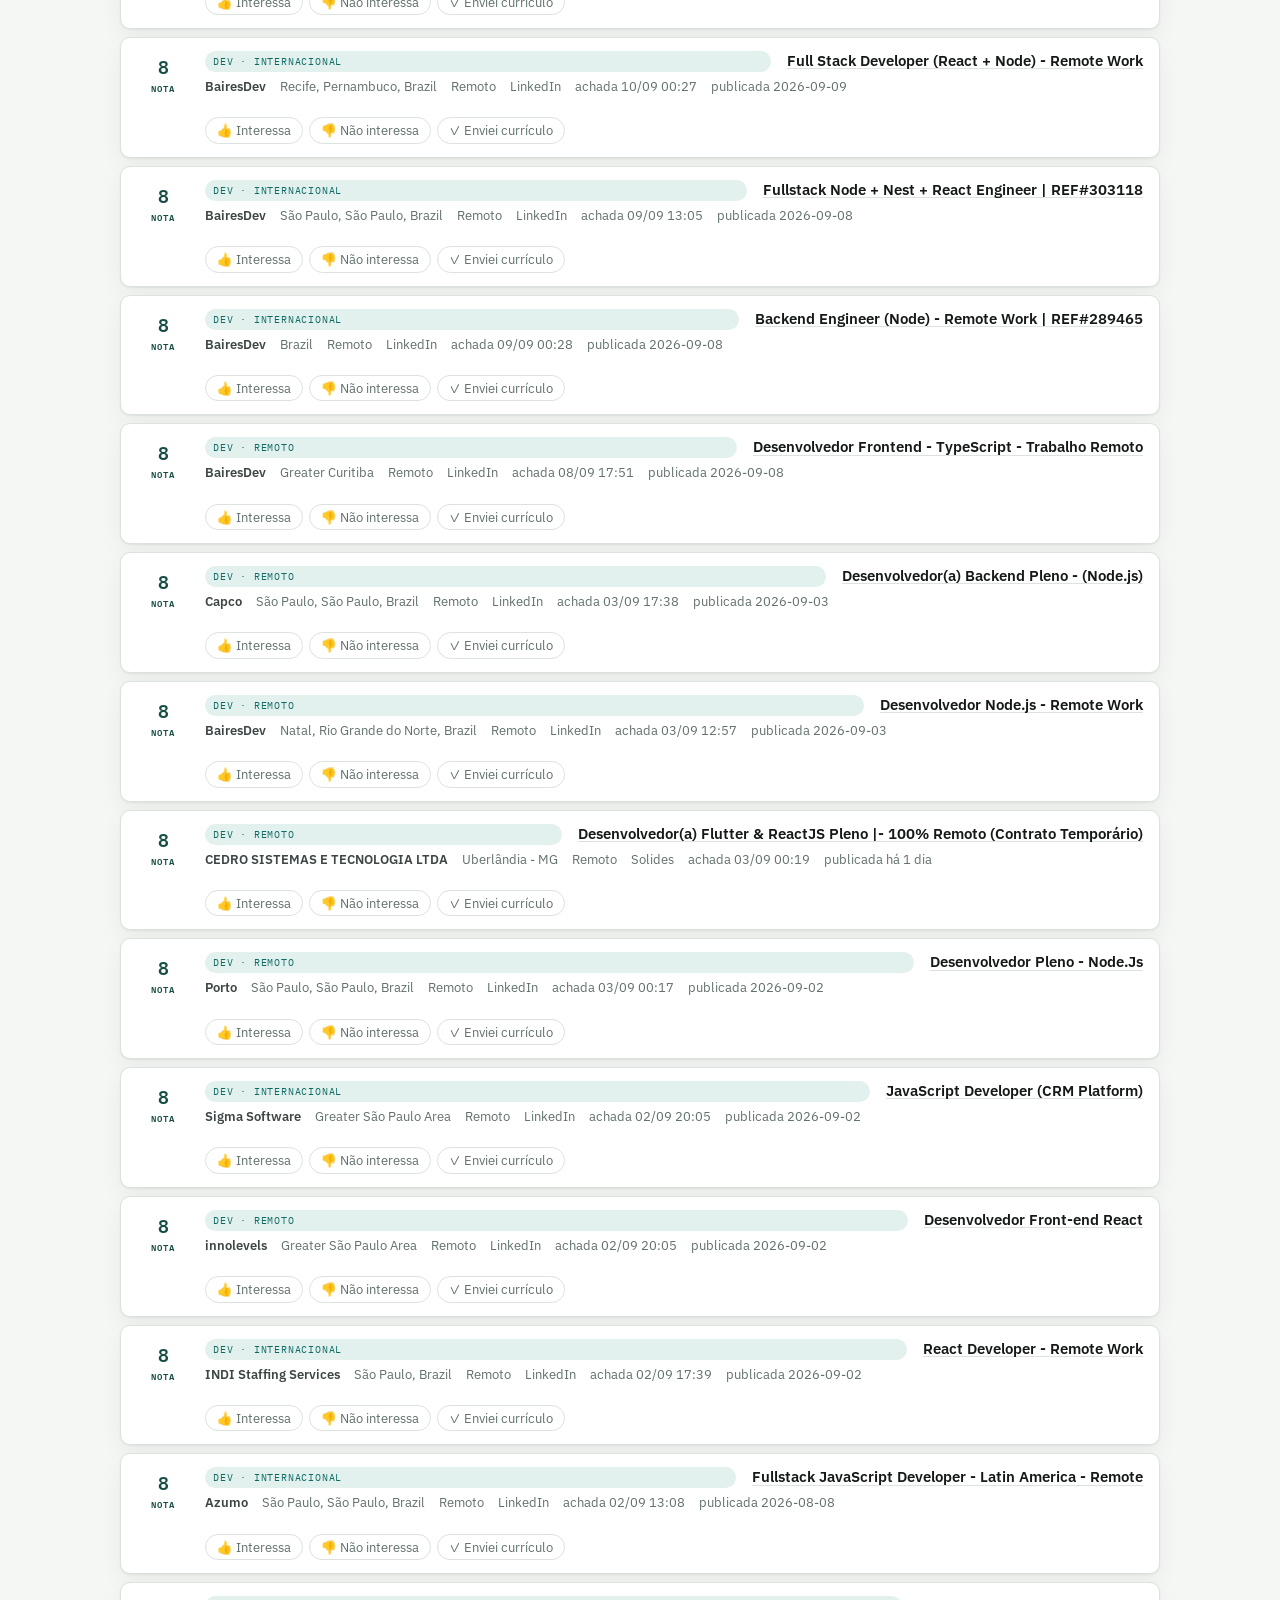
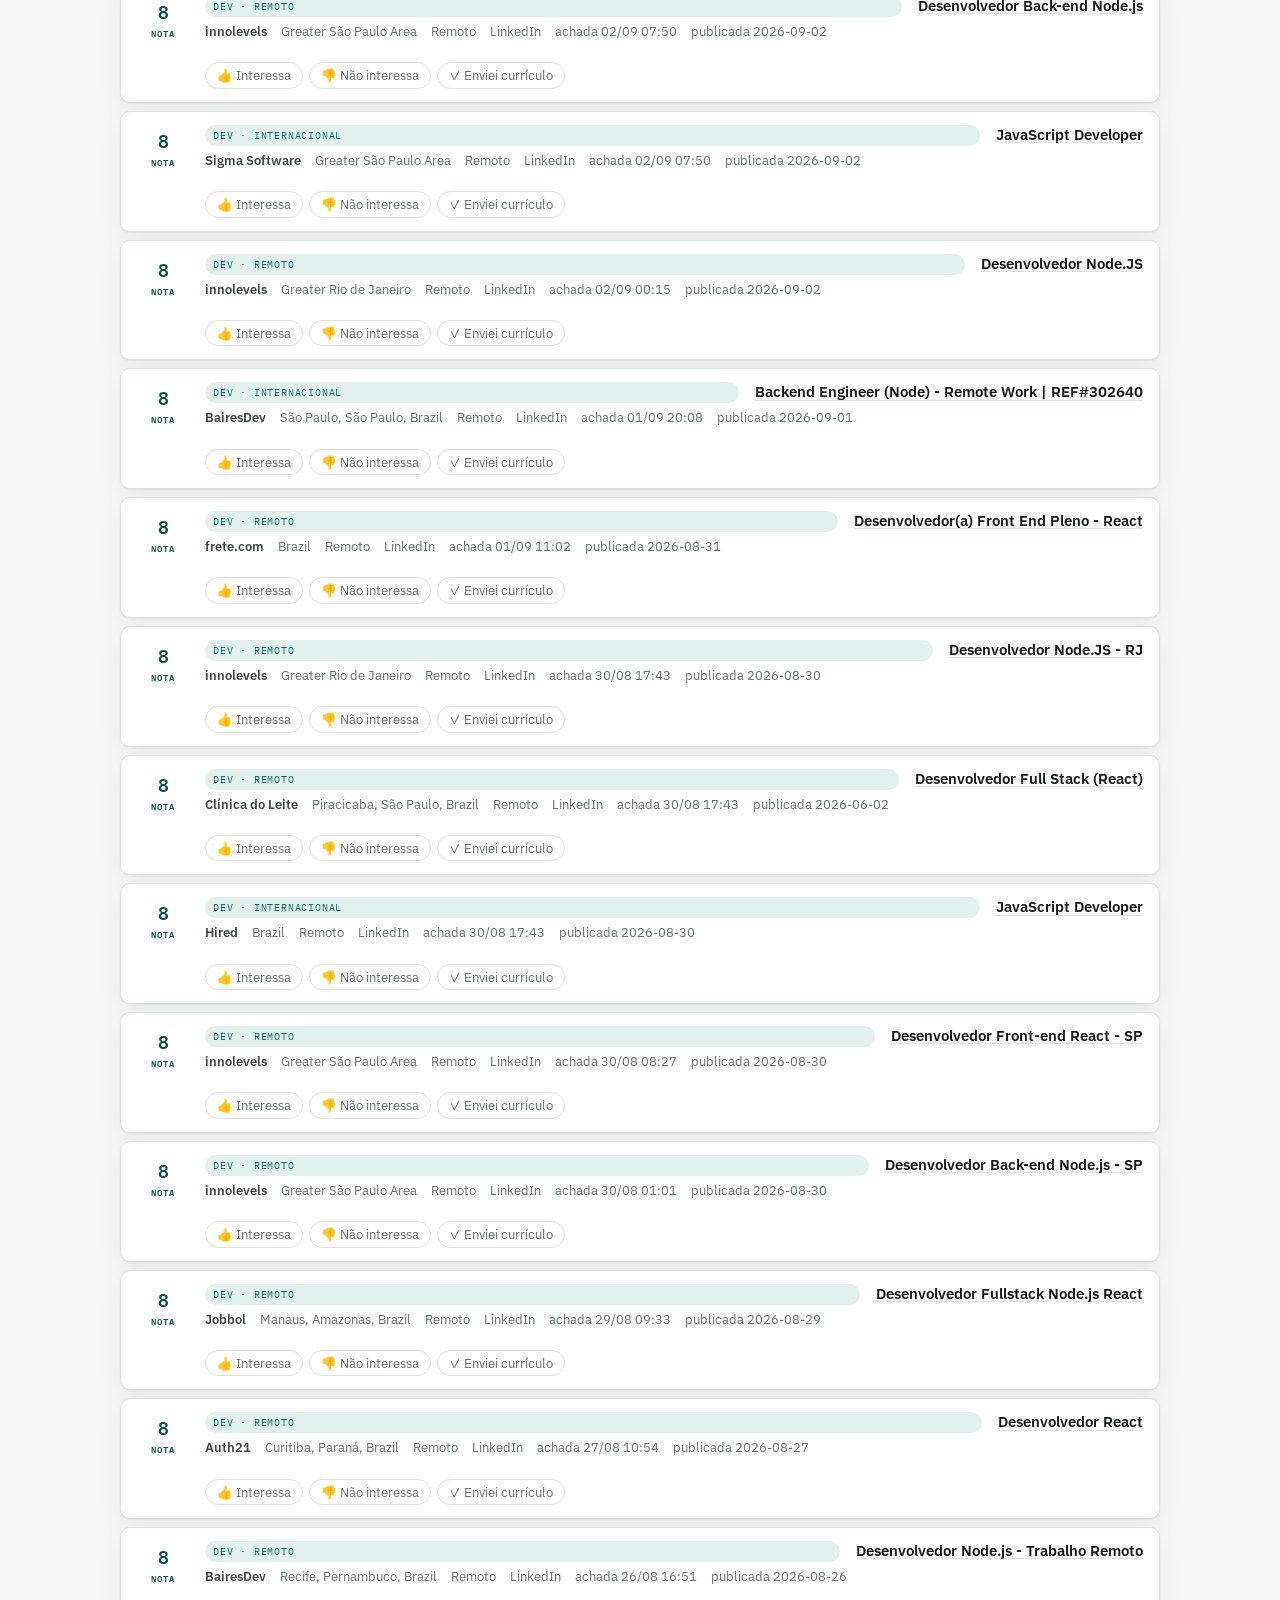
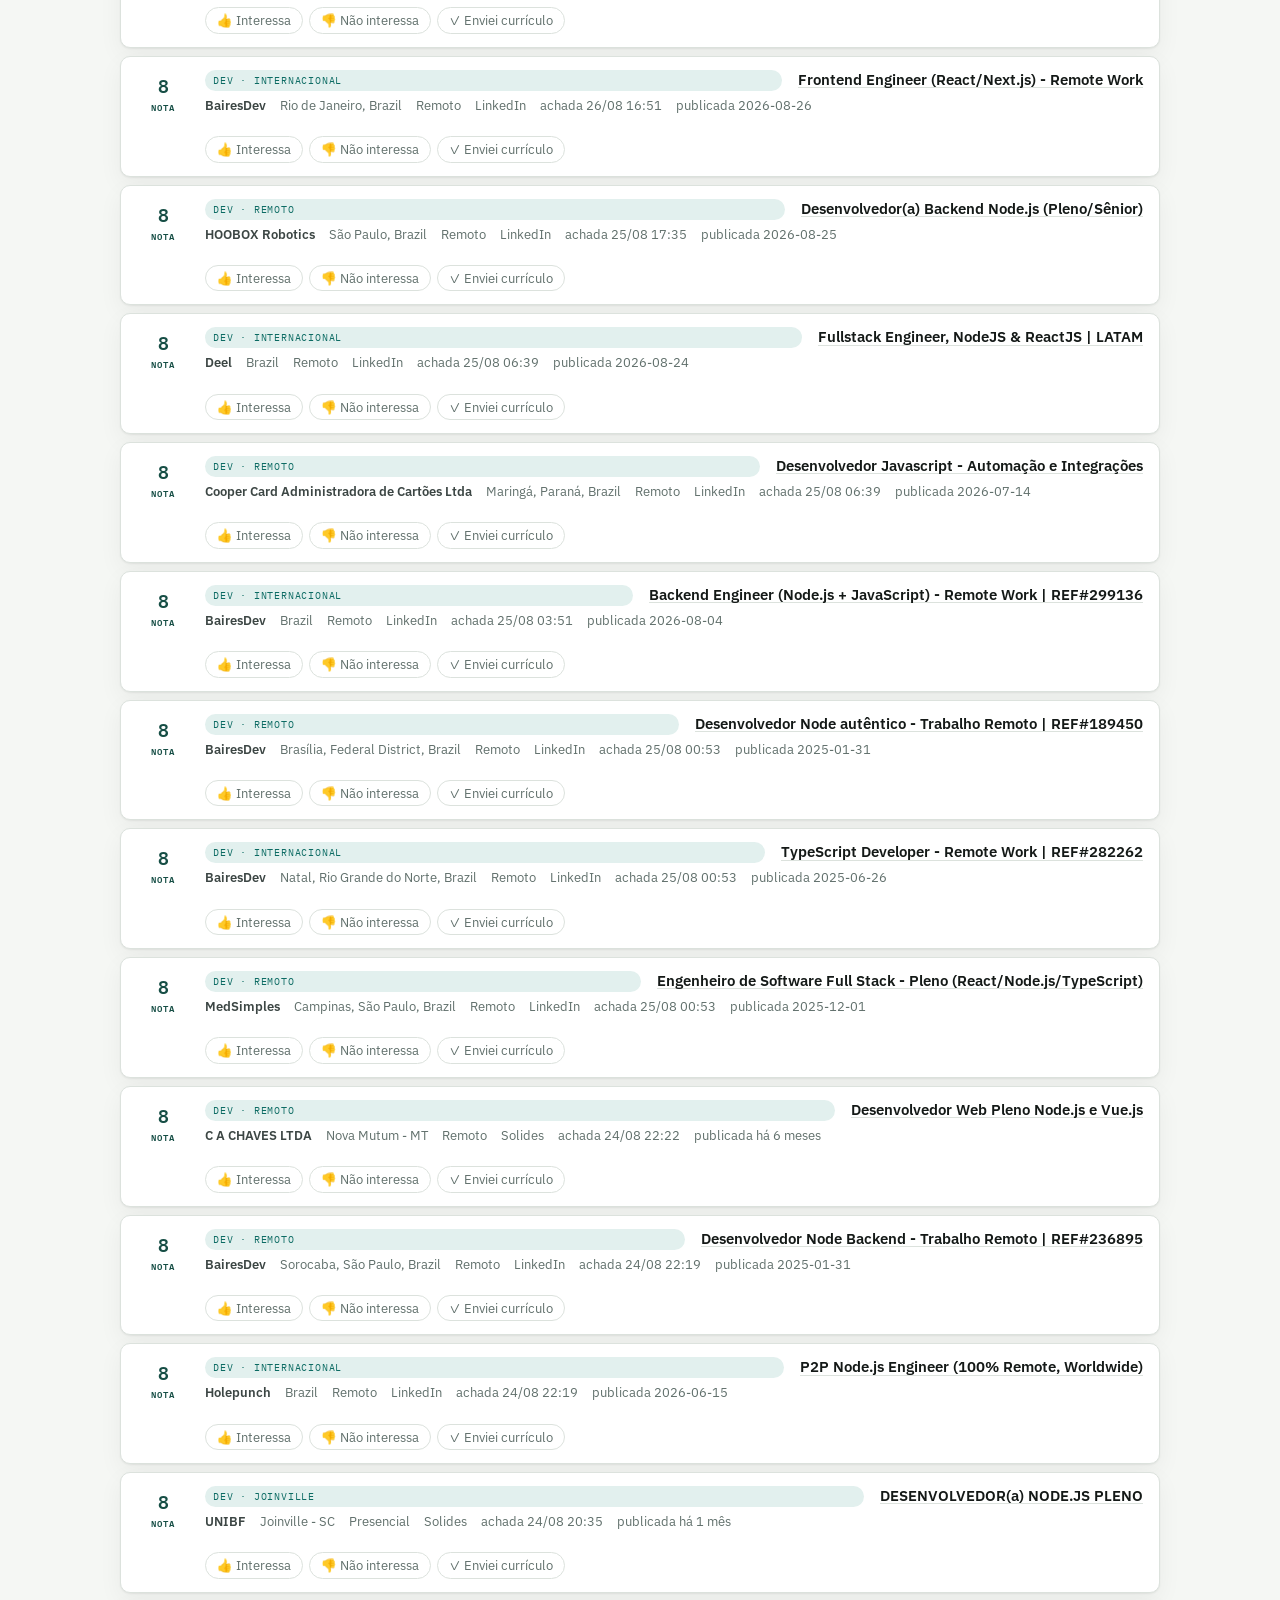
==== commit 5de1c85d: "chore: atualiza vagas vistas e página [skip ci]" ====
--- a/docs/index.html
+++ b/docs/index.html
@@ -266,7 +266,7 @@
 <body>
 <div class="wrap">
 <header>
-  <p class="eyebrow">JobRadar &middot; atualizado 26/11/2026 às 18:25</p>
+  <p class="eyebrow">JobRadar &middot; atualizado 27/11/2026 às 04:18</p>
   <h1>Radar de Vagas</h1>
   <p class="sub">Tudo que os radares já acharam, do mais relevante pro menos. A página se regenera a cada ciclo do robô — o Telegram avisa o que é urgente, aqui fica o histórico inteiro.</p>
 </header>
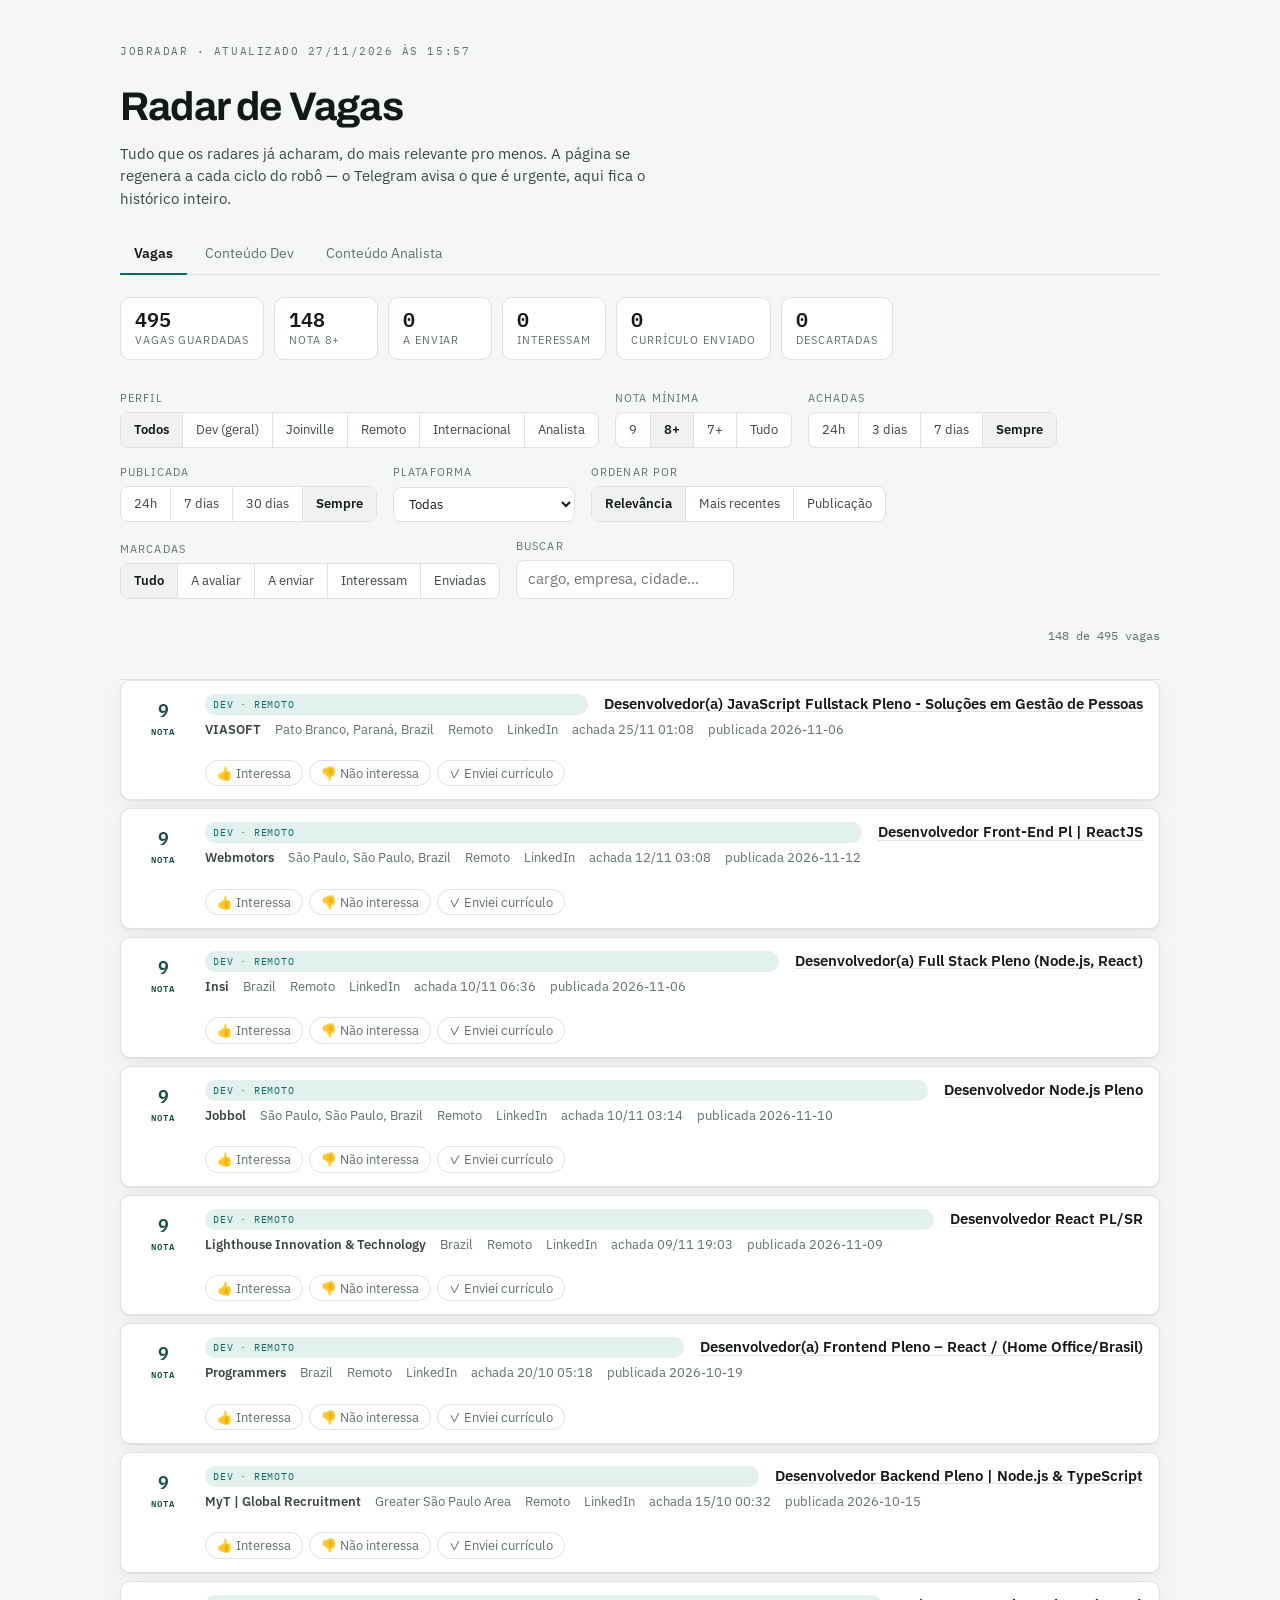
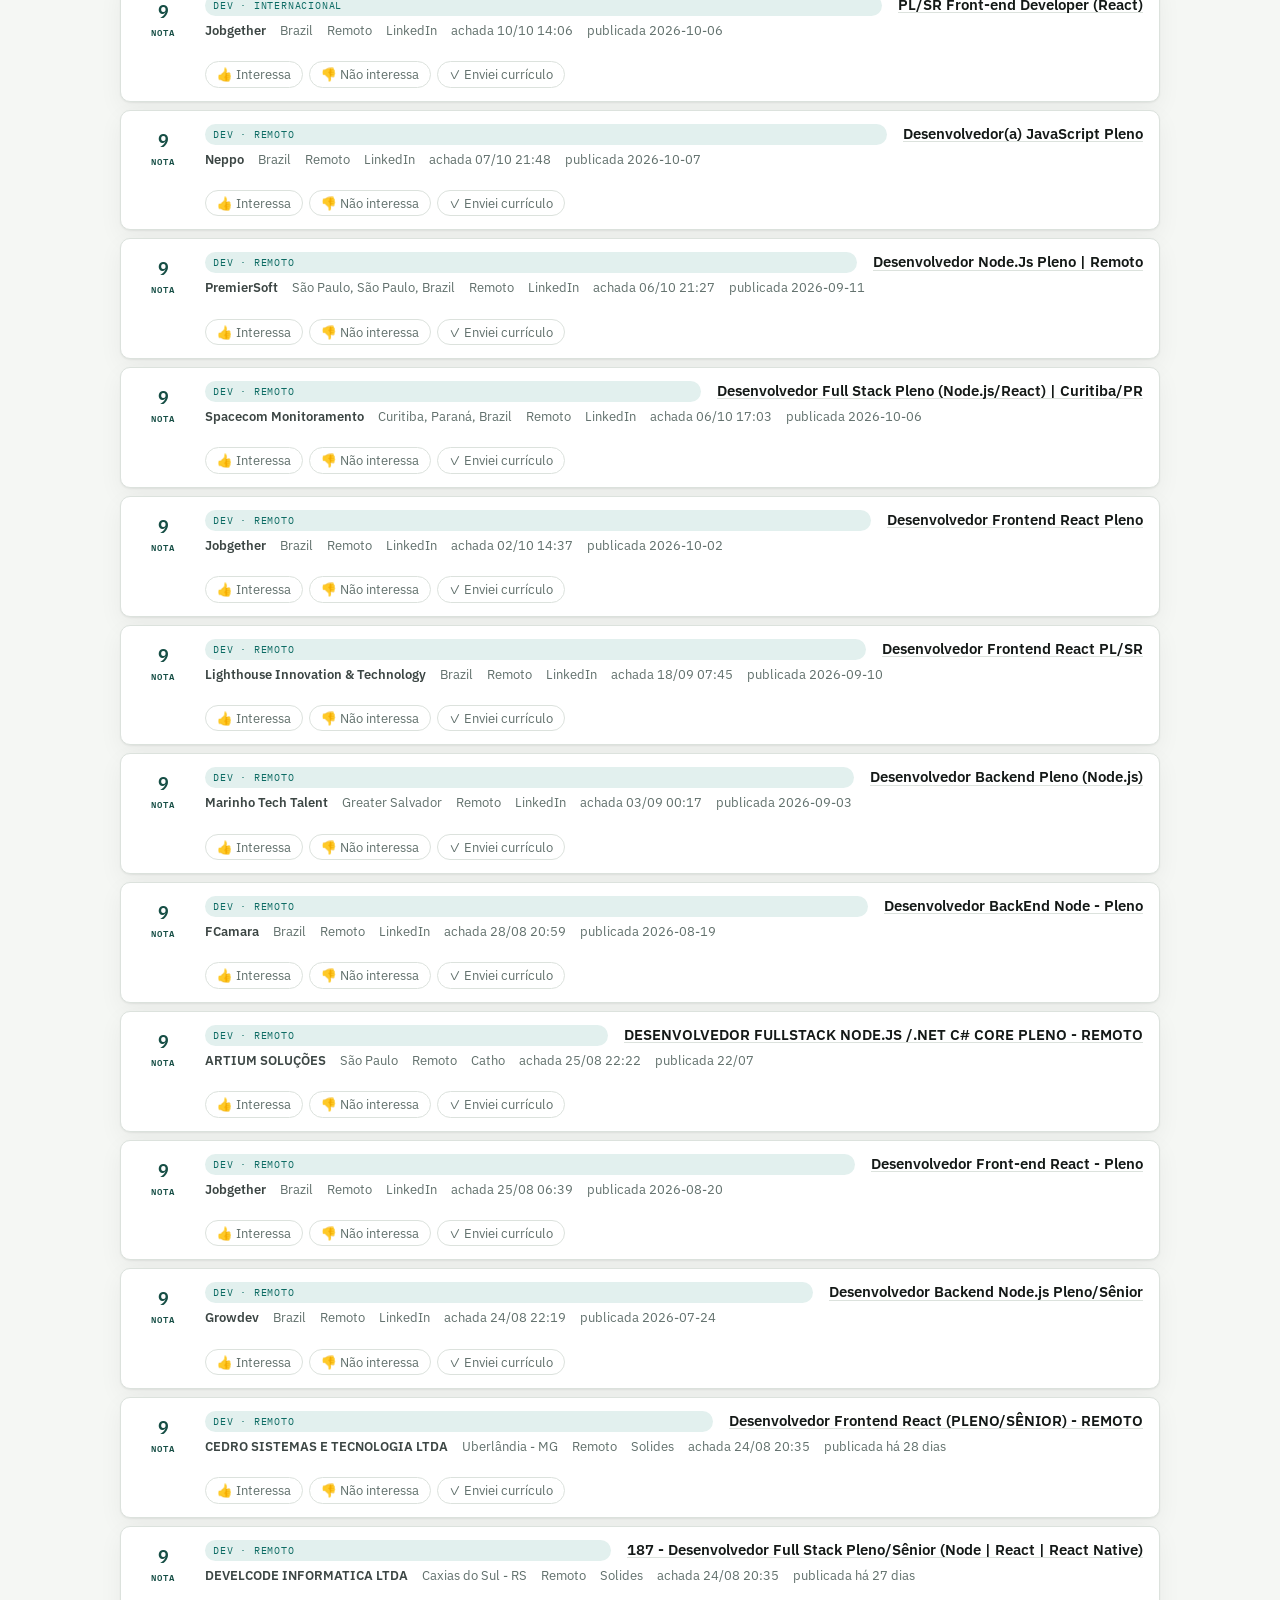
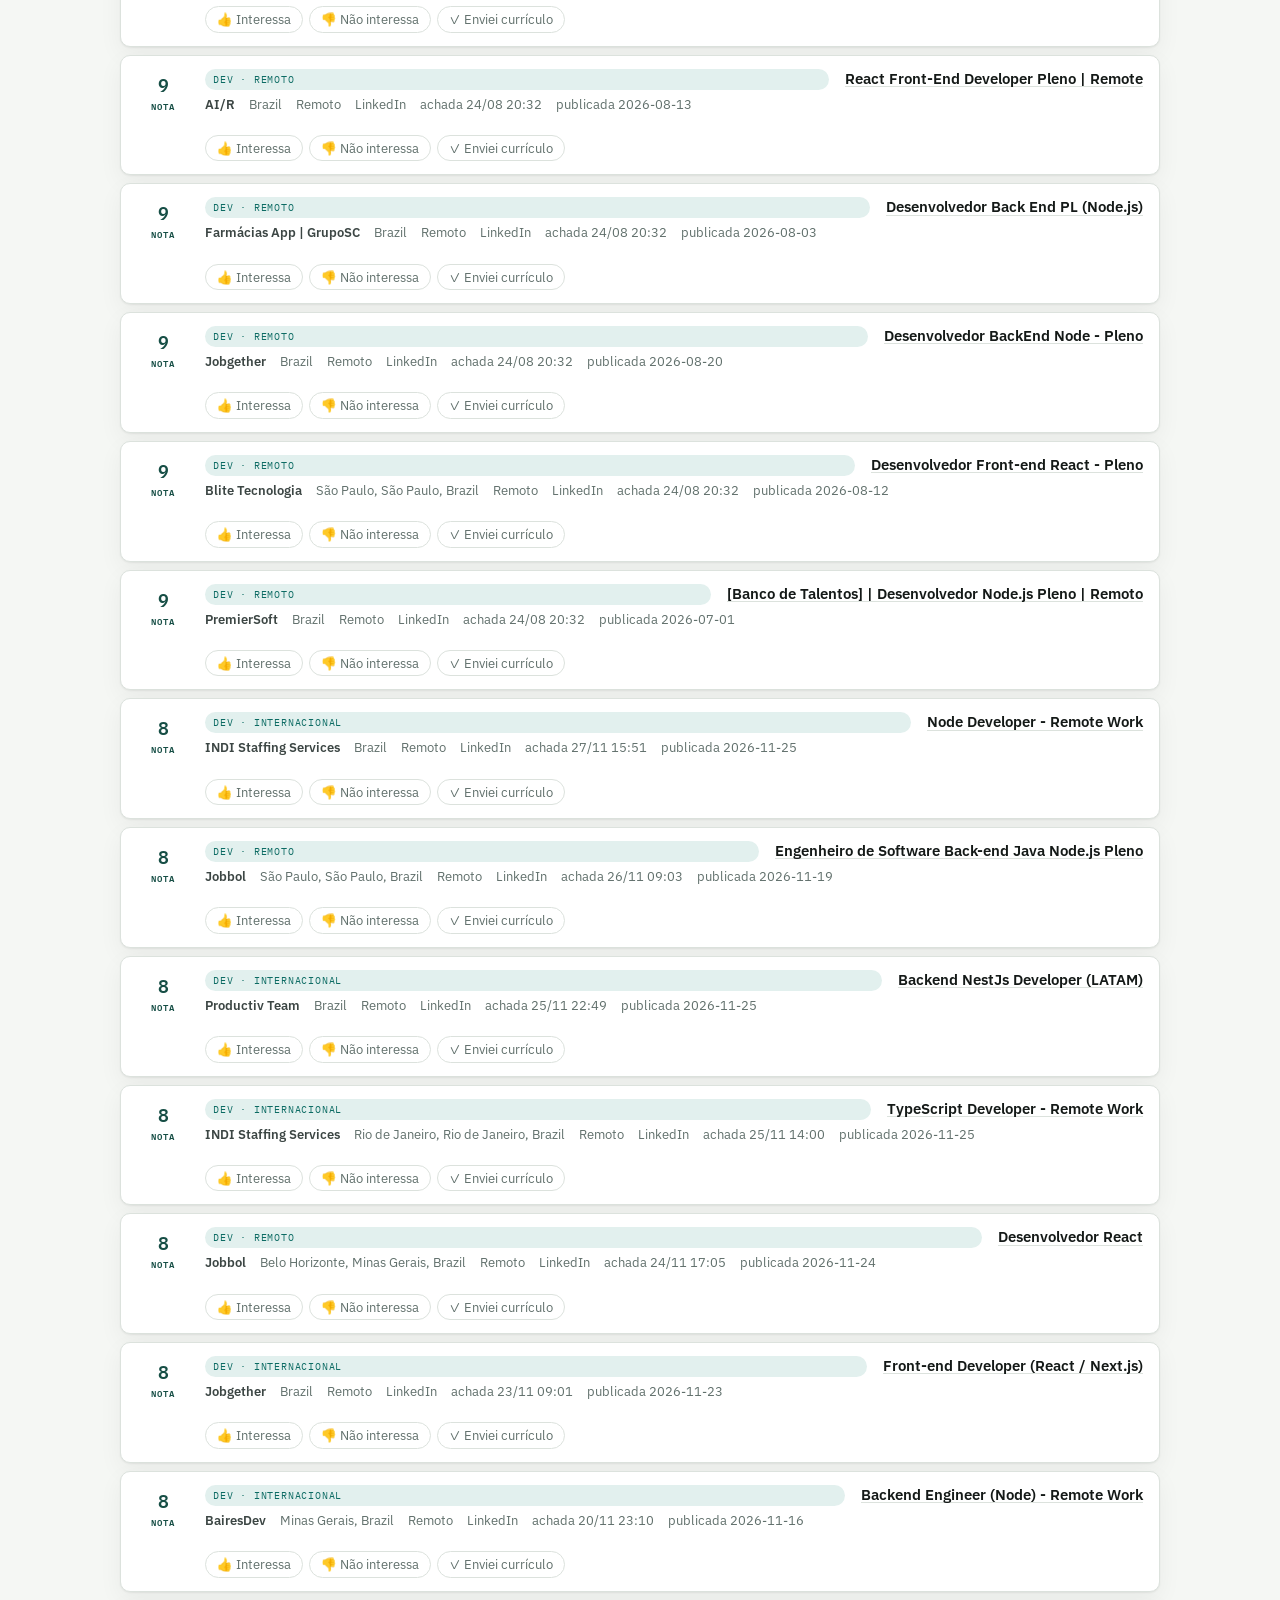
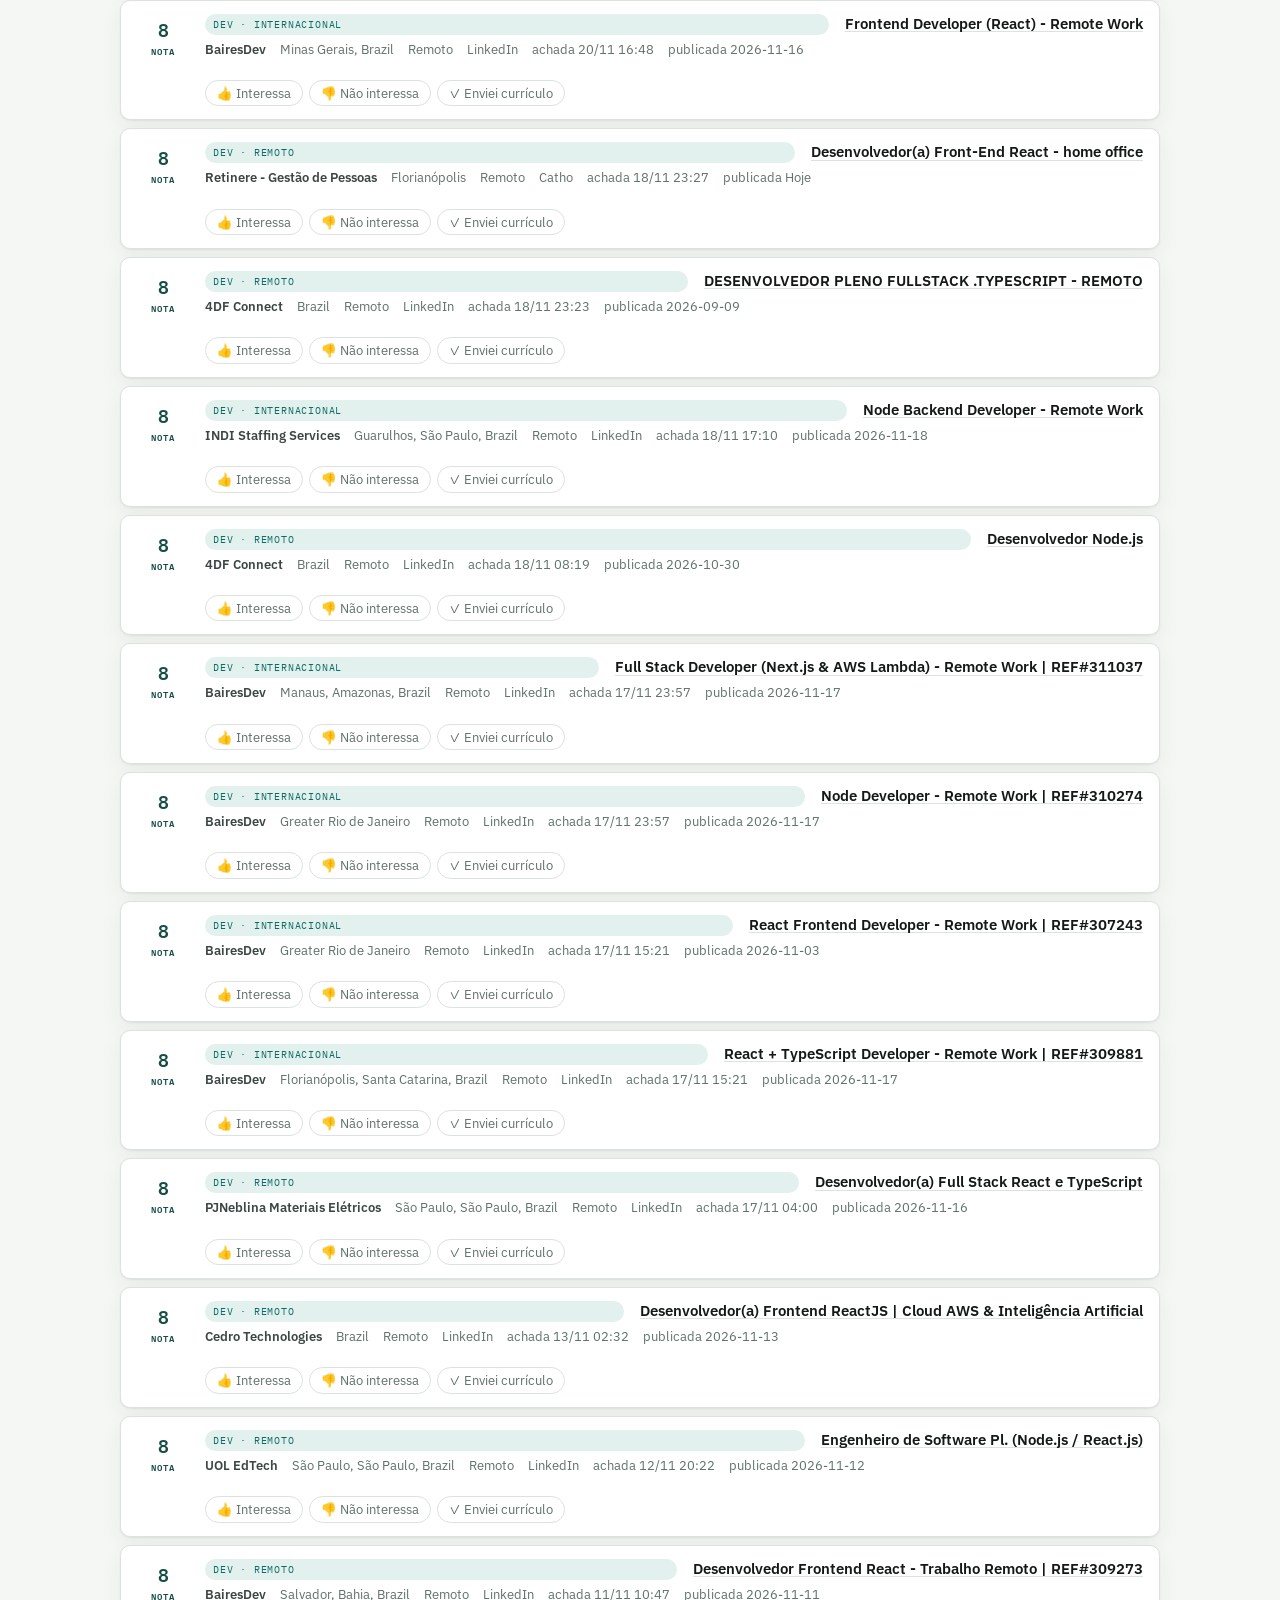
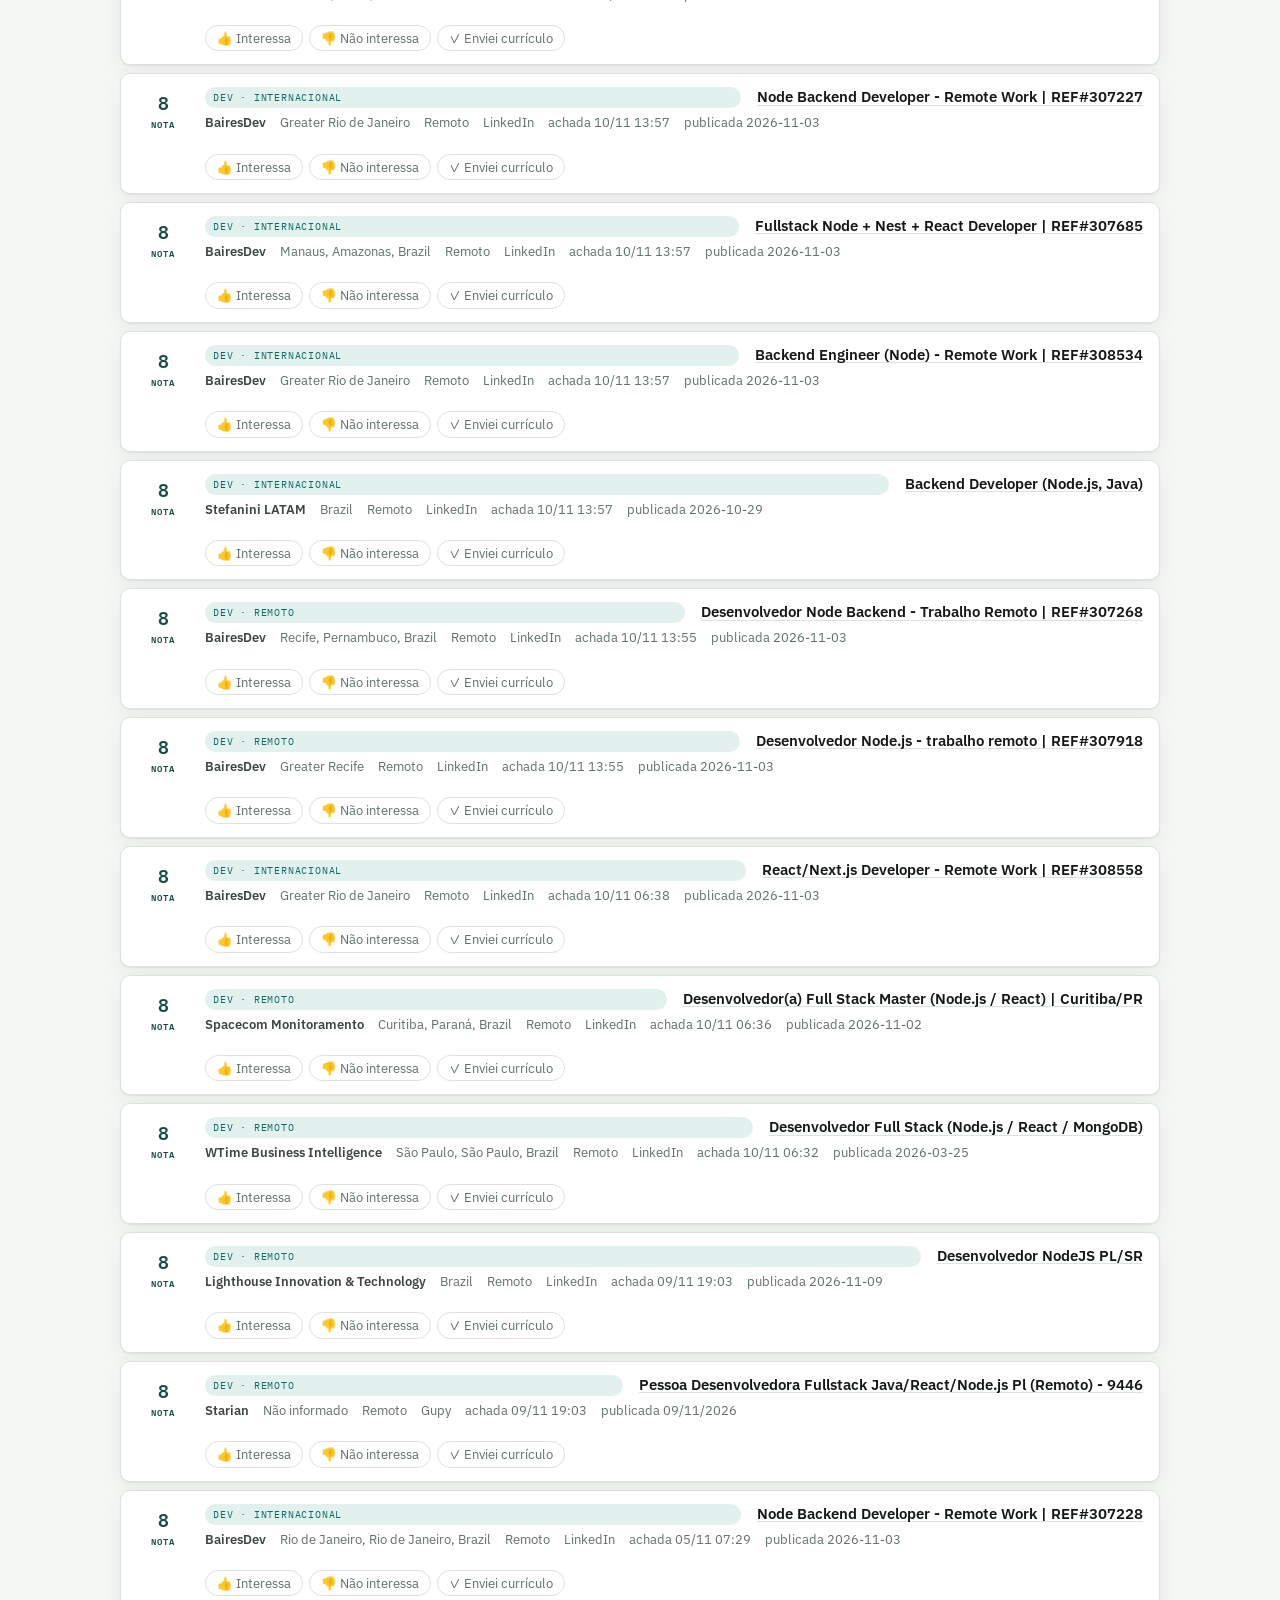
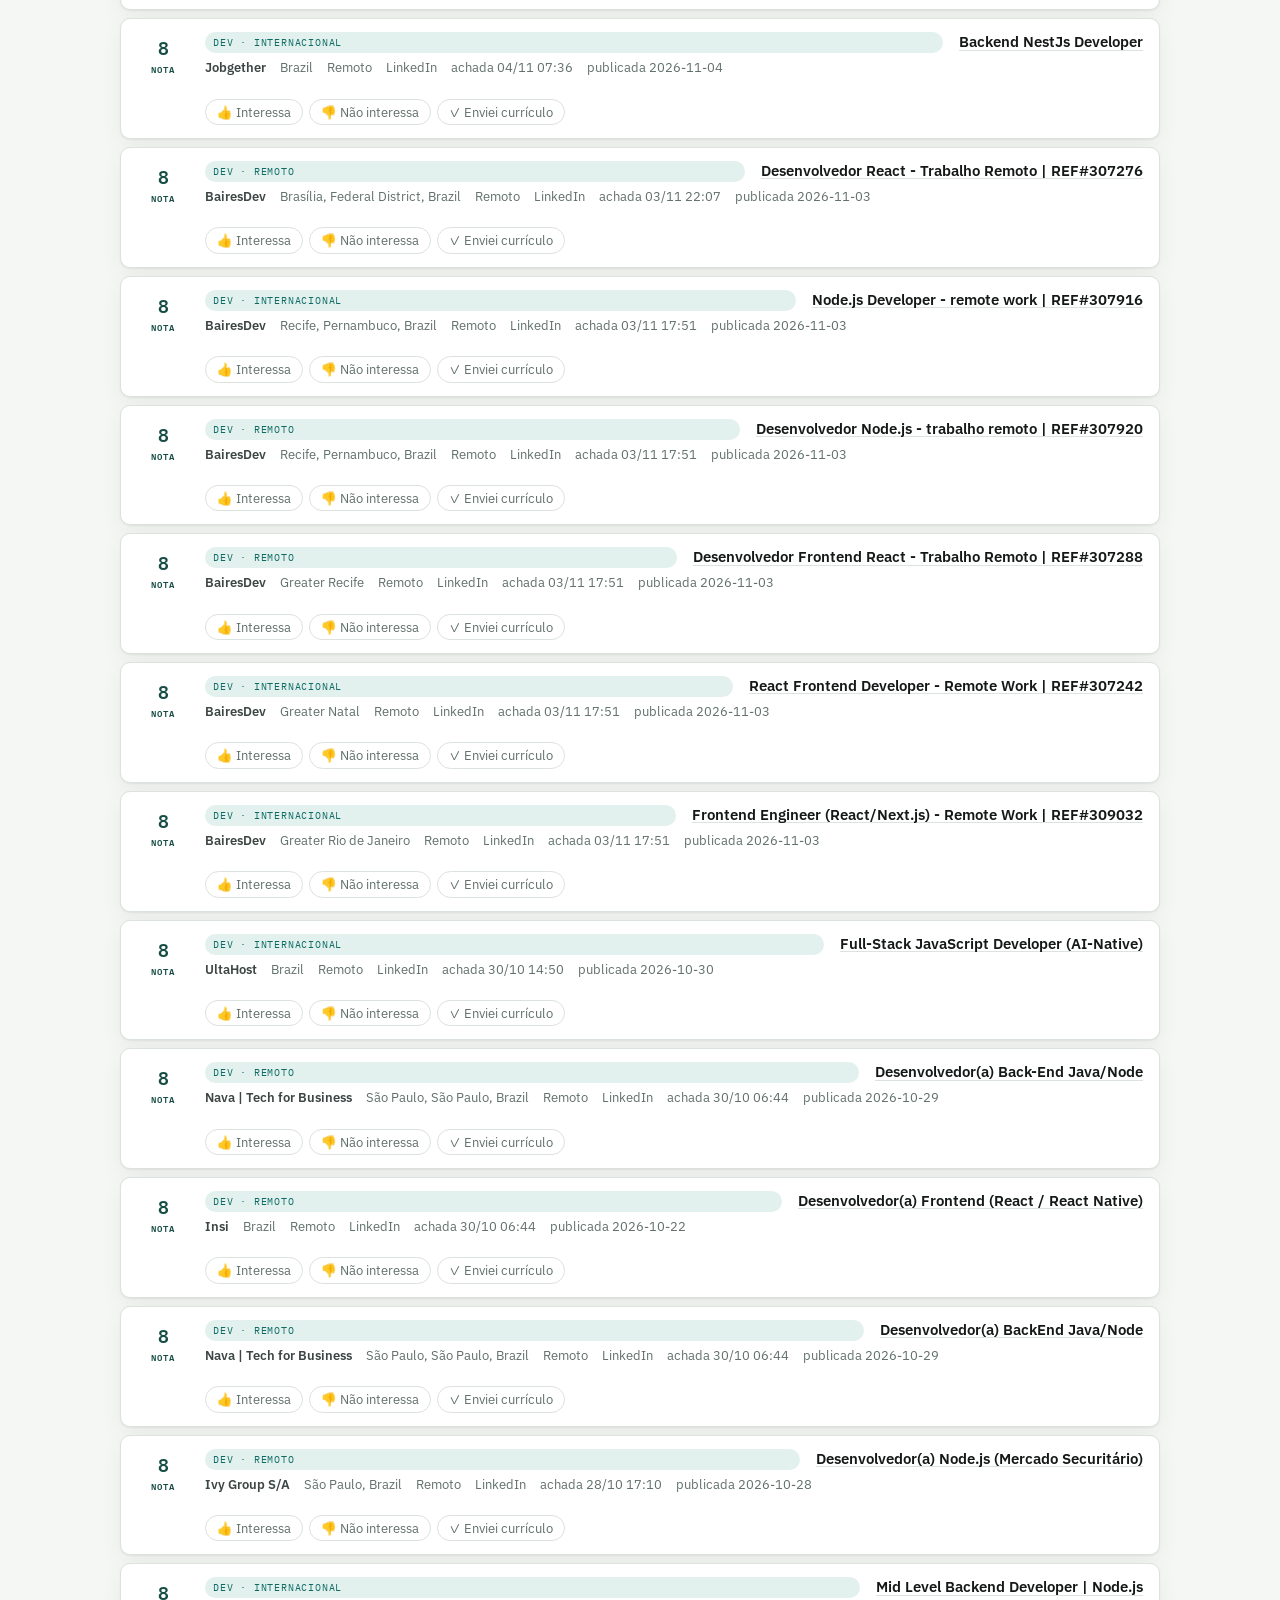
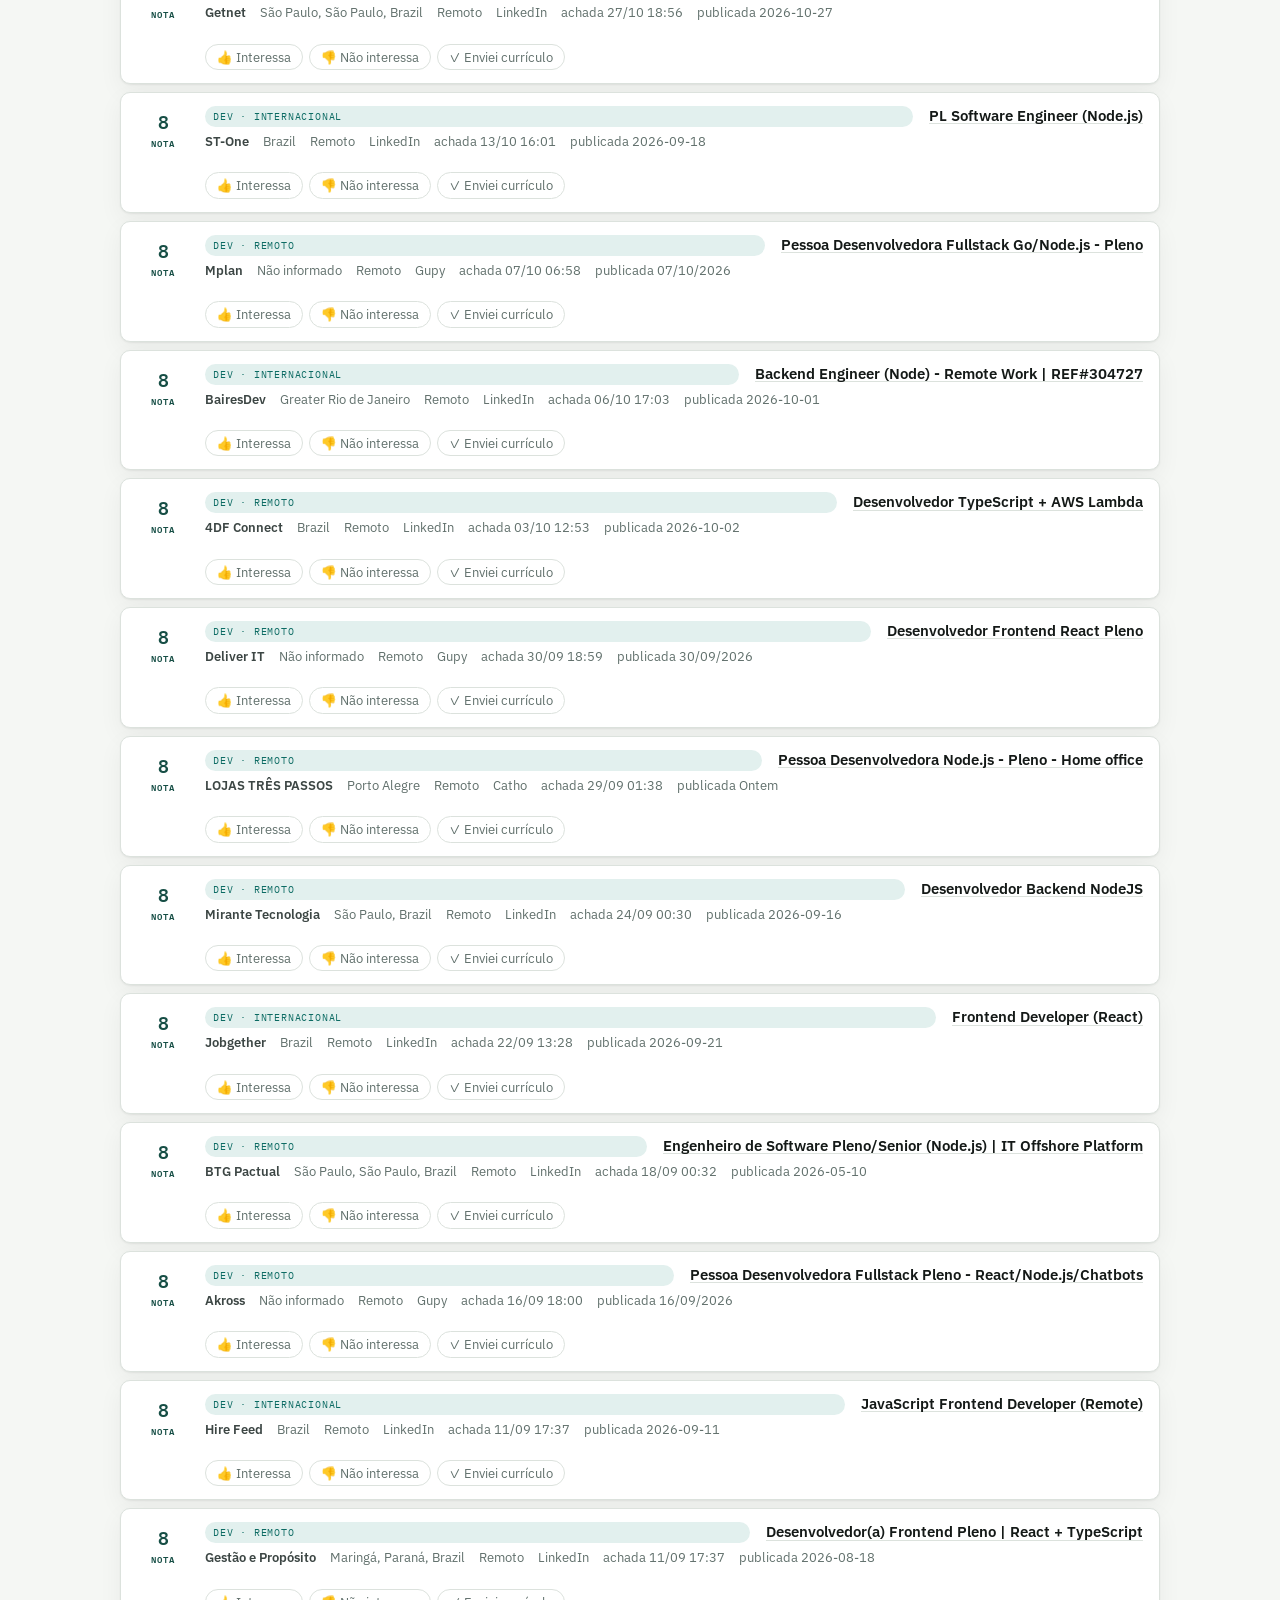
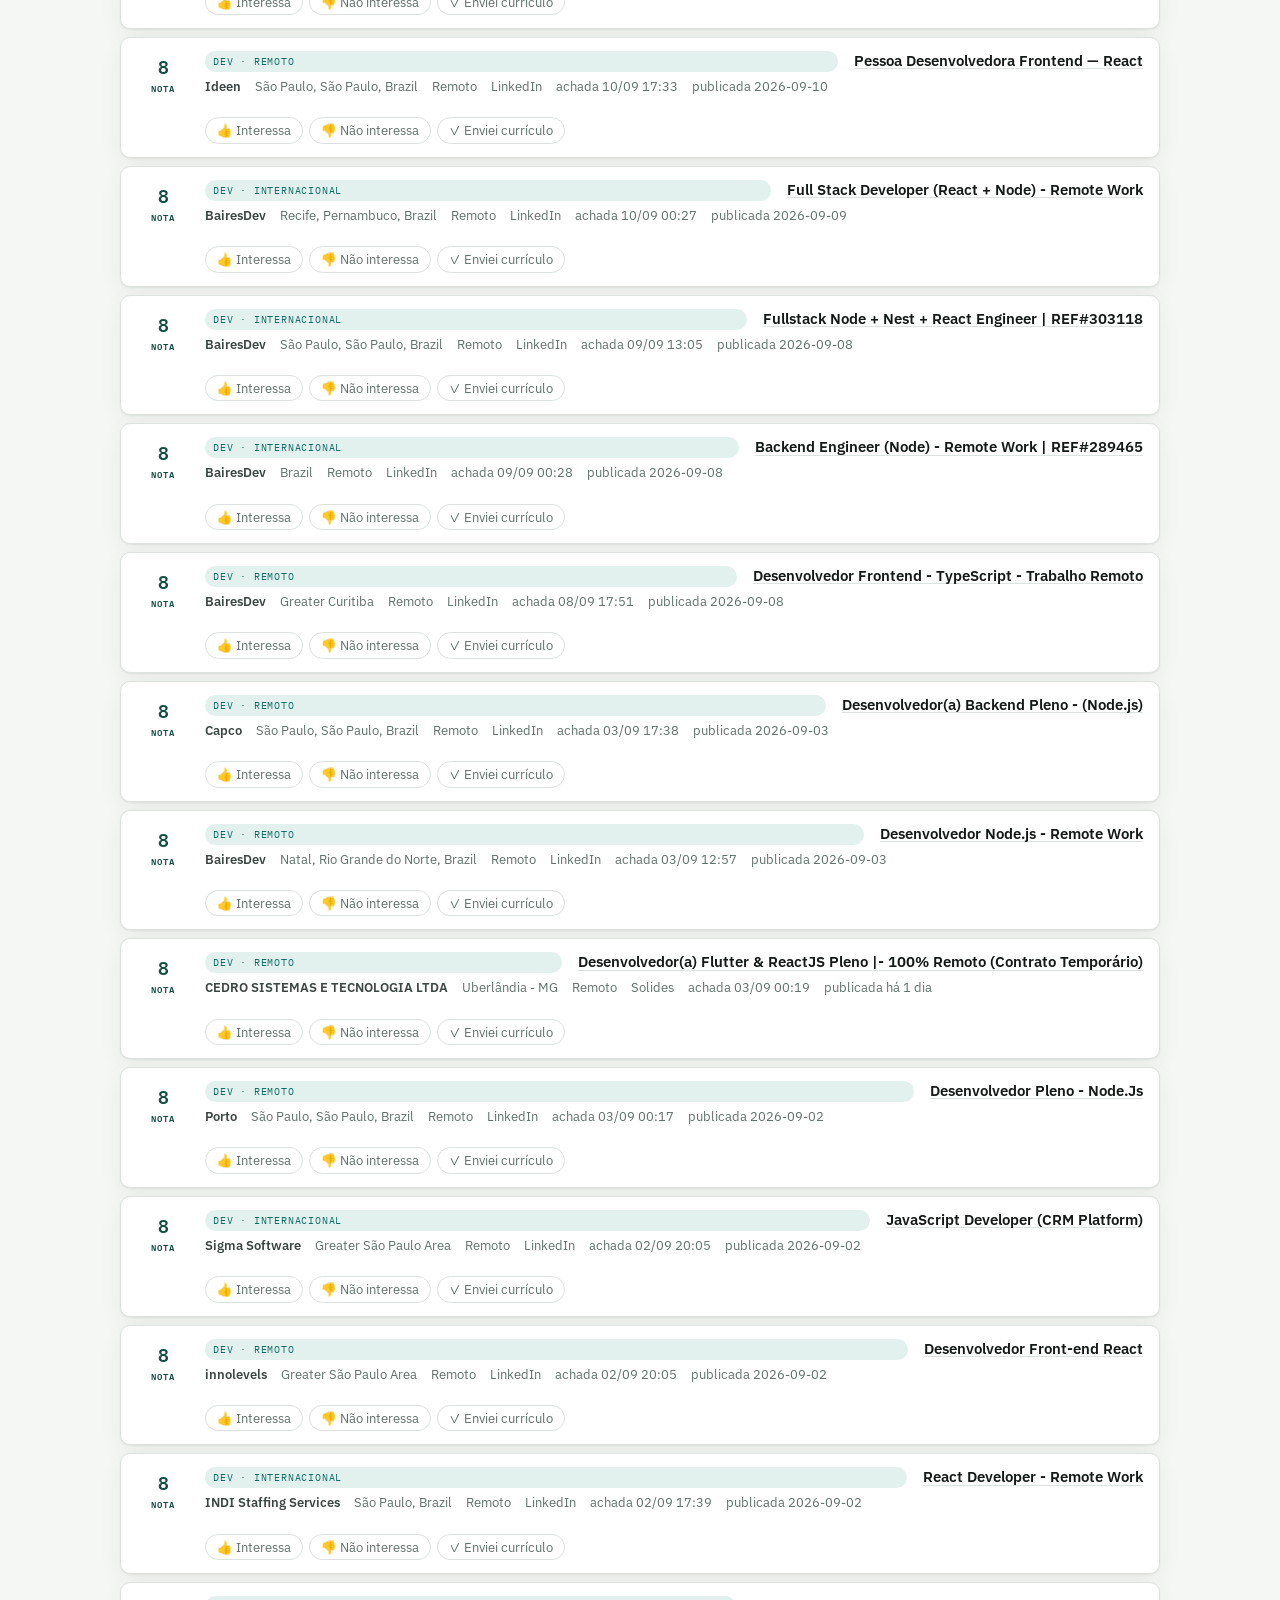
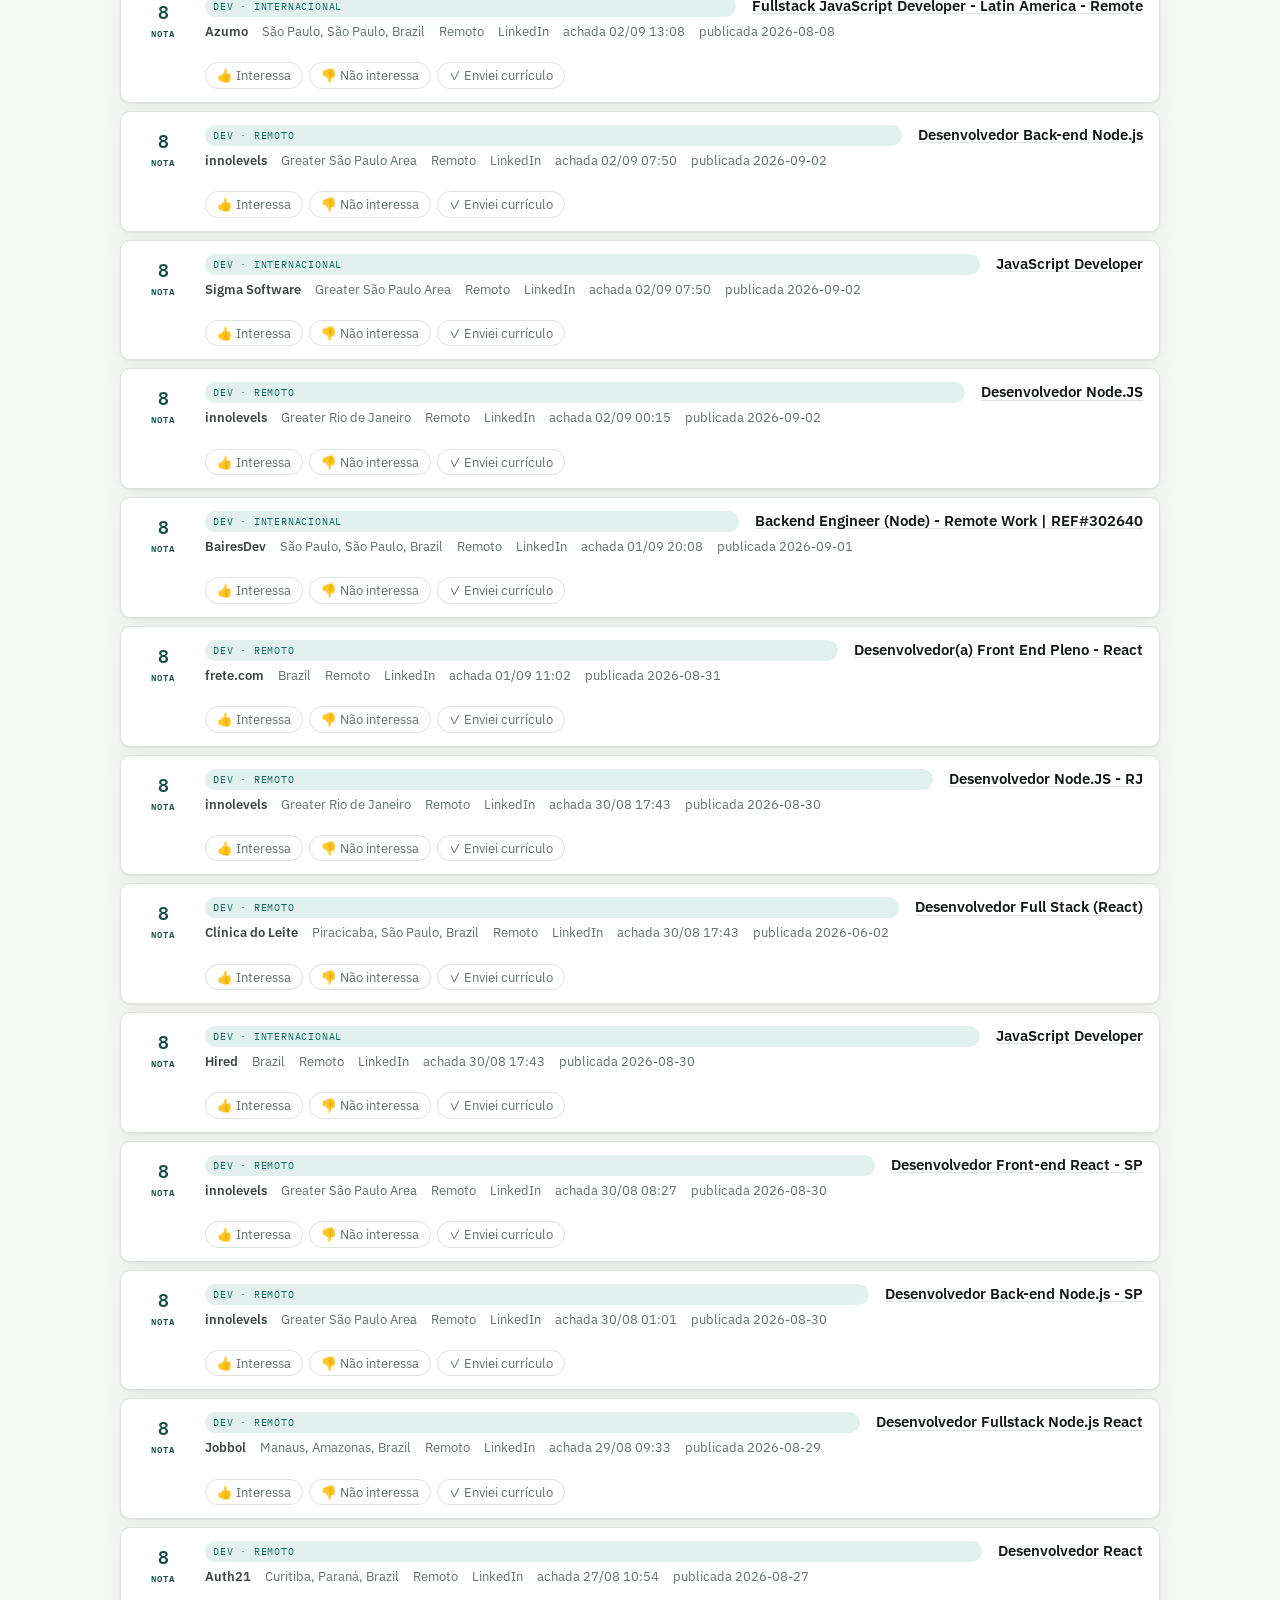
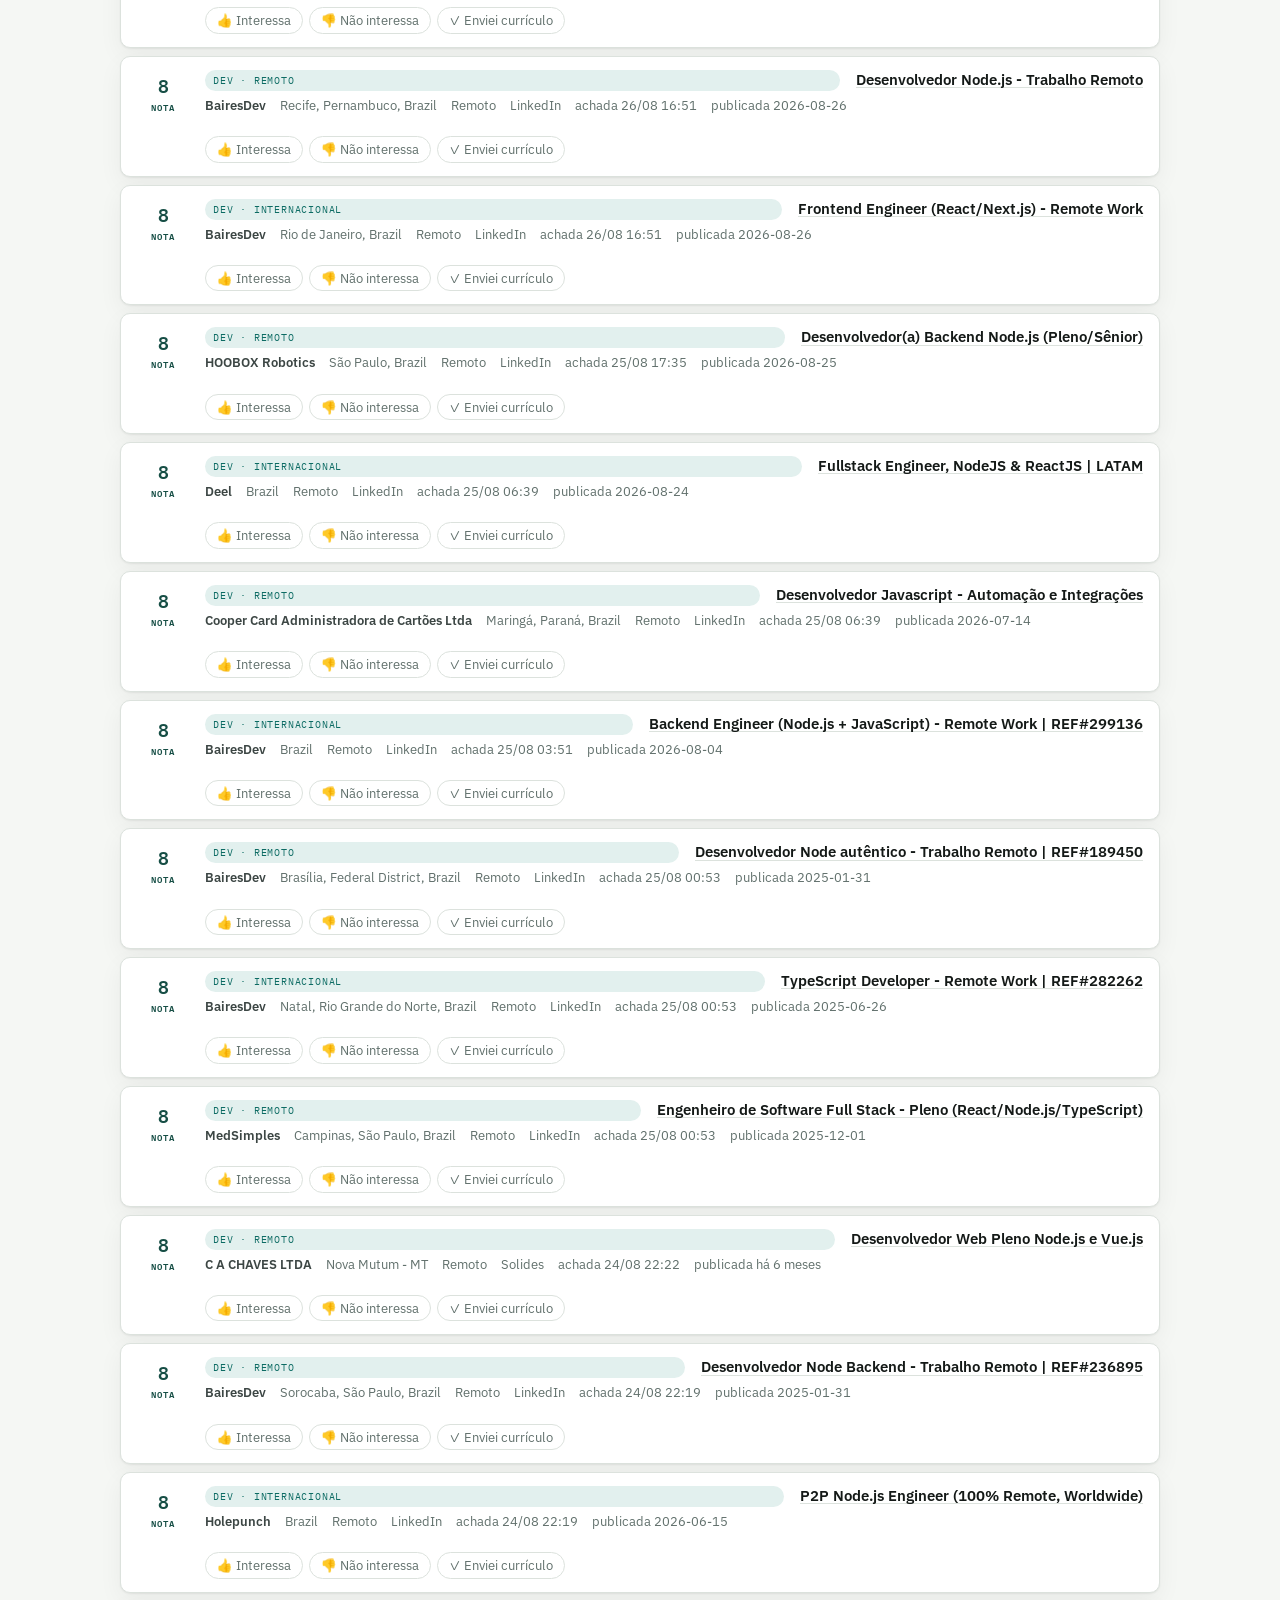
==== commit a8c34fd1: "chore: atualiza vagas vistas e página [skip ci]" ====
--- a/docs/index.html
+++ b/docs/index.html
@@ -266,7 +266,7 @@
 <body>
 <div class="wrap">
 <header>
-  <p class="eyebrow">JobRadar &middot; atualizado 27/11/2026 às 04:18</p>
+  <p class="eyebrow">JobRadar &middot; atualizado 27/11/2026 às 15:57</p>
   <h1>Radar de Vagas</h1>
   <p class="sub">Tudo que os radares já acharam, do mais relevante pro menos. A página se regenera a cada ciclo do robô — o Telegram avisa o que é urgente, aqui fica o histórico inteiro.</p>
 </header>
@@ -385,7 +385,7 @@
 </div>
 
 <script>
-const VAGAS = [{"t": "Desenvolvedor(a) JavaScript Fullstack Pleno - Soluções em Gestão de Pessoas", "e": "VIASOFT", "l": "Pato Branco, Paraná, Brazil", "u": "https://br.linkedin.com/jobs/view/desenvolvedor-a-javascript-fullstack-pleno-solu%C3%A7%C3%B5es-em-gest%C3%A3o-de-pessoas-at-viasoft-4488451021", "s": "LinkedIn", "r": 9, "p": "dev-remoto", "m": "Remoto", "d": "25/11 01:08", "ts": 1795579689, "pub": "2026-11-06", "pts": 1793923200}, {"t": "Desenvolvedor Front-End Pl | ReactJS", "e": "Webmotors", "l": "São Paulo, São Paulo, Brazil", "u": "https://br.linkedin.com/jobs/view/desenvolvedor-front-end-pl-reactjs-at-webmotors-4489048922", "s": "LinkedIn", "r": 9, "p": "dev-remoto", "m": "Remoto", "d": "12/11 03:08", "ts": 1794463698, "pub": "2026-11-12", "pts": 1794441600}, {"t": "Desenvolvedor(a) Full Stack Pleno (Node.js, React)", "e": "Insi", "l": "Brazil", "u": "https://br.linkedin.com/jobs/view/desenvolvedor-a-full-stack-pleno-node-js-react-at-insi-4486298226", "s": "LinkedIn", "r": 9, "p": "dev-remoto", "m": "Remoto", "d": "10/11 06:36", "ts": 1794303408, "pub": "2026-11-06", "pts": 1793923200}, {"t": "Desenvolvedor Node.js Pleno", "e": "Jobbol", "l": "São Paulo, São Paulo, Brazil", "u": "https://br.linkedin.com/jobs/view/desenvolvedor-node-js-pleno-at-jobbol-4489407582", "s": "LinkedIn", "r": 9, "p": "dev-remoto", "m": "Remoto", "d": "10/11 03:14", "ts": 1794291291, "pub": "2026-11-10", "pts": 1794268800}, {"t": "Desenvolvedor React PL/SR", "e": "Lighthouse Innovation & Technology", "l": "Brazil", "u": "https://br.linkedin.com/jobs/view/desenvolvedor-react-pl-sr-at-lighthouse-innovation-technology-4487948614", "s": "LinkedIn", "r": 9, "p": "dev-remoto", "m": "Remoto", "d": "09/11 19:03", "ts": 1794261816, "pub": "2026-11-09", "pts": 1794182400}, {"t": "Desenvolvedor(a) Frontend Pleno – React / (Home Office/Brasil)", "e": "Programmers", "l": "Brazil", "u": "https://br.linkedin.com/jobs/view/desenvolvedor-a-frontend-pleno-%E2%80%93-react-home-office-brasil-at-programmers-4480408081", "s": "LinkedIn", "r": 9, "p": "dev-remoto", "m": "Remoto", "d": "20/10 05:18", "ts": 1792484283, "pub": "2026-10-19", "pts": 1792368000}, {"t": "Desenvolvedor Backend Pleno | Node.js & TypeScript", "e": "MyT | Global Recruitment", "l": "Greater São Paulo Area", "u": "https://br.linkedin.com/jobs/view/desenvolvedor-backend-pleno-node-js-typescript-at-myt-global-recruitment-4477036000", "s": "LinkedIn", "r": 9, "p": "dev-remoto", "m": "Remoto", "d": "15/10 00:32", "ts": 1792035170, "pub": "2026-10-15", "pts": 1792022400}, {"t": "PL/SR Front-end Developer (React)", "e": "Jobgether", "l": "Brazil", "u": "https://br.linkedin.com/jobs/view/pl-sr-front-end-developer-react-at-jobgether-4474653563", "s": "LinkedIn", "r": 9, "p": "dev-intl", "m": "Remoto", "d": "10/10 14:06", "ts": 1791651982, "pub": "2026-10-06", "pts": 1791244800}, {"t": "Desenvolvedor(a) JavaScript Pleno", "e": "Neppo", "l": "Brazil", "u": "https://br.linkedin.com/jobs/view/desenvolvedor-a-javascript-pleno-at-neppo-4472617662", "s": "LinkedIn", "r": 9, "p": "dev-remoto", "m": "Remoto", "d": "07/10 21:48", "ts": 1791420527, "pub": "2026-10-07", "pts": 1791331200}, {"t": "Desenvolvedor Node.Js Pleno | Remoto", "e": "PremierSoft", "l": "São Paulo, São Paulo, Brazil", "u": "https://br.linkedin.com/jobs/view/desenvolvedor-node-js-pleno-remoto-at-premiersoft-4476370568", "s": "LinkedIn", "r": 9, "p": "dev-remoto", "m": "Remoto", "d": "06/10 21:27", "ts": 1791332824, "pub": "2026-09-11", "pts": 1789084800}, {"t": "Desenvolvedor Full Stack Pleno (Node.js/React) | Curitiba/PR", "e": "Spacecom Monitoramento", "l": "Curitiba, Paraná, Brazil", "u": "https://br.linkedin.com/jobs/view/desenvolvedor-full-stack-pleno-node-js-react-curitiba-pr-at-spacecom-monitoramento-4474075158", "s": "LinkedIn", "r": 9, "p": "dev-remoto", "m": "Remoto", "d": "06/10 17:03", "ts": 1791317010, "pub": "2026-10-06", "pts": 1791244800}, {"t": "Desenvolvedor Frontend React Pleno", "e": "Jobgether", "l": "Brazil", "u": "https://br.linkedin.com/jobs/view/desenvolvedor-frontend-react-pleno-at-jobgether-4472888383", "s": "LinkedIn", "r": 9, "p": "dev-remoto", "m": "Remoto", "d": "02/10 14:37", "ts": 1790962627, "pub": "2026-10-02", "pts": 1790899200}, {"t": "Desenvolvedor Frontend React PL/SR", "e": "Lighthouse Innovation & Technology", "l": "Brazil", "u": "https://br.linkedin.com/jobs/view/desenvolvedor-frontend-react-pl-sr-at-lighthouse-innovation-technology-4464563837", "s": "LinkedIn", "r": 9, "p": "dev-remoto", "m": "Remoto", "d": "18/09 07:45", "ts": 1789728305, "pub": "2026-09-10", "pts": 1788998400}, {"t": "Desenvolvedor Backend Pleno (Node.js)", "e": "Marinho Tech Talent", "l": "Greater Salvador", "u": "https://br.linkedin.com/jobs/view/desenvolvedor-backend-pleno-node-js-at-marinho-tech-talent-4462758061", "s": "LinkedIn", "r": 9, "p": "dev-remoto", "m": "Remoto", "d": "03/09 00:17", "ts": 1788405440, "pub": "2026-09-03", "pts": 1788393600}, {"t": "Desenvolvedor BackEnd Node - Pleno", "e": "FCamara", "l": "Brazil", "u": "https://br.linkedin.com/jobs/view/desenvolvedor-backend-node-pleno-at-fcamara-4456393402", "s": "LinkedIn", "r": 9, "p": "dev-remoto", "m": "Remoto", "d": "28/08 20:59", "ts": 1787961586, "pub": "2026-08-19", "pts": 1787097600}, {"t": "DESENVOLVEDOR FULLSTACK NODE.JS /.NET C# CORE PLENO - REMOTO", "e": "ARTIUM SOLUÇÕES", "l": "São Paulo", "u": "https://www.catho.com.br/vagas/desenvolvedor-fullstack-node.js-.net-c-core-pleno-remoto/37614609", "s": "Catho", "r": 9, "p": "dev-remoto", "m": "Remoto", "d": "25/08 22:22", "ts": 1787707362, "pub": "22/07", "pts": 1784678400}, {"t": "Desenvolvedor Front-end React - Pleno", "e": "Jobgether", "l": "Brazil", "u": "https://br.linkedin.com/jobs/view/desenvolvedor-front-end-react-pleno-at-jobgether-4455488370", "s": "LinkedIn", "r": 9, "p": "dev-remoto", "m": "Remoto", "d": "25/08 06:39", "ts": 1787650764, "pub": "2026-08-20", "pts": 1787184000}, {"t": "Desenvolvedor Backend Node.js Pleno/Sênior", "e": "Growdev", "l": "Brazil", "u": "https://br.linkedin.com/jobs/view/desenvolvedor-backend-node-js-pleno-s%C3%AAnior-at-growdev-4444371841", "s": "LinkedIn", "r": 9, "p": "dev-remoto", "m": "Remoto", "d": "24/08 22:19", "ts": 1787620745, "pub": "2026-07-24", "pts": 1784851200}, {"t": "Desenvolvedor Frontend React (PLENO/SÊNIOR) - REMOTO", "e": "CEDRO SISTEMAS E TECNOLOGIA LTDA", "l": "Uberlândia - MG", "u": "https://vagas.solides.com.br/vaga/893159/desenvolvedor-frontend-react-28pleno2fsenior29-remoto", "s": "Solides", "r": 9, "p": "dev-remoto", "m": "Remoto", "d": "24/08 20:35", "ts": 1787614540, "pub": "há 28 dias", "pts": 1785195340}, {"t": "187 - Desenvolvedor Full Stack Pleno/Sênior (Node | React | React Native)", "e": "DEVELCODE INFORMATICA LTDA", "l": "Caxias do Sul - RS", "u": "https://vagas.solides.com.br/vaga/894697/187-desenvolvedor-full-stack-pleno2fsenior-28node-7c-react-7c-react-native29", "s": "Solides", "r": 9, "p": "dev-remoto", "m": "Remoto", "d": "24/08 20:35", "ts": 1787614539, "pub": "há 27 dias", "pts": 1785281739}, {"t": "React Front-End Developer Pleno | Remote", "e": "AI/R", "l": "Brazil", "u": "https://br.linkedin.com/jobs/view/react-front-end-developer-pleno-remote-at-ai-r-4454090898", "s": "LinkedIn", "r": 9, "p": "dev-remoto", "m": "Remoto", "d": "24/08 20:32", "ts": 1787614379, "pub": "2026-08-13", "pts": 1786579200}, {"t": "Desenvolvedor Back End PL (Node.js)", "e": "Farmácias App | GrupoSC", "l": "Brazil", "u": "https://br.linkedin.com/jobs/view/desenvolvedor-back-end-pl-node-js-at-farm%C3%A1cias-app-gruposc-4448205030", "s": "LinkedIn", "r": 9, "p": "dev-remoto", "m": "Remoto", "d": "24/08 20:32", "ts": 1787614376, "pub": "2026-08-03", "pts": 1785715200}, {"t": "Desenvolvedor BackEnd Node - Pleno", "e": "Jobgether", "l": "Brazil", "u": "https://br.linkedin.com/jobs/view/desenvolvedor-backend-node-pleno-at-jobgether-4455492681", "s": "LinkedIn", "r": 9, "p": "dev-remoto", "m": "Remoto", "d": "24/08 20:32", "ts": 1787614376, "pub": "2026-08-20", "pts": 1787184000}, {"t": "Desenvolvedor Front-end React - Pleno", "e": "Blite Tecnologia", "l": "São Paulo, São Paulo, Brazil", "u": "https://br.linkedin.com/jobs/view/desenvolvedor-front-end-react-pleno-at-blite-tecnologia-4445030524", "s": "LinkedIn", "r": 9, "p": "dev-remoto", "m": "Remoto", "d": "24/08 20:32", "ts": 1787614365, "pub": "2026-08-12", "pts": 1786492800}, {"t": "[Banco de Talentos] | Desenvolvedor Node.js Pleno | Remoto", "e": "PremierSoft", "l": "Brazil", "u": "https://br.linkedin.com/jobs/view/banco-de-talentos-desenvolvedor-node-js-pleno-remoto-at-premiersoft-4434692955", "s": "LinkedIn", "r": 9, "p": "dev-remoto", "m": "Remoto", "d": "24/08 20:32", "ts": 1787614363, "pub": "2026-07-01", "pts": 1782864000}, {"t": "Engenheiro de Software Back-end Java Node.js Pleno", "e": "Jobbol", "l": "São Paulo, São Paulo, Brazil", "u": "https://br.linkedin.com/jobs/view/engenheiro-de-software-back-end-java-node-js-pleno-at-jobbol-4492273488", "s": "LinkedIn", "r": 8, "p": "dev-remoto", "m": "Remoto", "d": "26/11 09:03", "ts": 1795694626, "pub": "2026-11-19", "pts": 1795046400}, {"t": "Backend NestJs Developer (LATAM)", "e": "Productiv Team", "l": "Brazil", "u": "https://br.linkedin.com/jobs/view/backend-nestjs-developer-latam-at-productiv-team-4481469767", "s": "LinkedIn", "r": 8, "p": "dev-intl", "m": "Remoto", "d": "25/11 22:49", "ts": 1795657777, "pub": "2026-11-25", "pts": 1795564800}, {"t": "TypeScript Developer - Remote Work", "e": "INDI Staffing Services", "l": "Rio de Janeiro, Rio de Janeiro, Brazil", "u": "https://br.linkedin.com/jobs/view/typescript-developer-remote-work-at-indi-staffing-services-4494661094", "s": "LinkedIn", "r": 8, "p": "dev-intl", "m": "Remoto", "d": "25/11 14:00", "ts": 1795626059, "pub": "2026-11-25", "pts": 1795564800}, {"t": "Desenvolvedor React", "e": "Jobbol", "l": "Belo Horizonte, Minas Gerais, Brazil", "u": "https://br.linkedin.com/jobs/view/desenvolvedor-react-at-jobbol-4494155767", "s": "LinkedIn", "r": 8, "p": "dev-remoto", "m": "Remoto", "d": "24/11 17:05", "ts": 1795550726, "pub": "2026-11-24", "pts": 1795478400}, {"t": "Front-end Developer (React / Next.js)", "e": "Jobgether", "l": "Brazil", "u": "https://br.linkedin.com/jobs/view/front-end-developer-react-next-js-at-jobgether-4493589195", "s": "LinkedIn", "r": 8, "p": "dev-intl", "m": "Remoto", "d": "23/11 09:01", "ts": 1795435276, "pub": "2026-11-23", "pts": 1795392000}, {"t": "Backend Engineer (Node) - Remote Work", "e": "BairesDev", "l": "Minas Gerais, Brazil", "u": "https://br.linkedin.com/jobs/view/backend-engineer-node-remote-work-at-bairesdev-4490656581", "s": "LinkedIn", "r": 8, "p": "dev-intl", "m": "Remoto", "d": "20/11 23:10", "ts": 1795227022, "pub": "2026-11-16", "pts": 1794787200}, {"t": "Frontend Developer (React) - Remote Work", "e": "BairesDev", "l": "Minas Gerais, Brazil", "u": "https://br.linkedin.com/jobs/view/frontend-developer-react-remote-work-at-bairesdev-4490902012", "s": "LinkedIn", "r": 8, "p": "dev-intl", "m": "Remoto", "d": "20/11 16:48", "ts": 1795204094, "pub": "2026-11-16", "pts": 1794787200}, {"t": "Desenvolvedor(a) Front-End React - home office", "e": "Retinere - Gestão de Pessoas", "l": "Florianópolis", "u": "https://www.catho.com.br/vagas/desenvolvedora-front-end-react-home-office/39331819", "s": "Catho", "r": 8, "p": "dev-remoto", "m": "Remoto", "d": "18/11 23:27", "ts": 1795055272, "pub": "Hoje", "pts": 1795055272}, {"t": "DESENVOLVEDOR PLENO FULLSTACK .TYPESCRIPT - REMOTO", "e": "4DF Connect", "l": "Brazil", "u": "https://br.linkedin.com/jobs/view/desenvolvedor-pleno-fullstack-typescript-remoto-at-4df-connect-4465356281", "s": "LinkedIn", "r": 8, "p": "dev-remoto", "m": "Remoto", "d": "18/11 23:23", "ts": 1795054995, "pub": "2026-09-09", "pts": 1788912000}, {"t": "Node Backend Developer - Remote Work", "e": "INDI Staffing Services", "l": "Guarulhos, São Paulo, Brazil", "u": "https://br.linkedin.com/jobs/view/node-backend-developer-remote-work-at-indi-staffing-services-4492043348", "s": "LinkedIn", "r": 8, "p": "dev-intl", "m": "Remoto", "d": "18/11 17:10", "ts": 1795032634, "pub": "2026-11-18", "pts": 1794960000}, {"t": "Desenvolvedor Node.js", "e": "4DF Connect", "l": "Brazil", "u": "https://br.linkedin.com/jobs/view/desenvolvedor-node-js-at-4df-connect-4485267366", "s": "LinkedIn", "r": 8, "p": "dev-remoto", "m": "Remoto", "d": "18/11 08:19", "ts": 1795000754, "pub": "2026-10-30", "pts": 1793318400}, {"t": "Full Stack Developer (Next.js & AWS Lambda) - Remote Work | REF#311037", "e": "BairesDev", "l": "Manaus, Amazonas, Brazil", "u": "https://br.linkedin.com/jobs/view/full-stack-developer-next-js-aws-lambda-remote-work-ref%23311037-at-bairesdev-4491701860", "s": "LinkedIn", "r": 8, "p": "dev-intl", "m": "Remoto", "d": "17/11 23:57", "ts": 1794970629, "pub": "2026-11-17", "pts": 1794873600}, {"t": "Node Developer - Remote Work | REF#310274", "e": "BairesDev", "l": "Greater Rio de Janeiro", "u": "https://br.linkedin.com/jobs/view/node-developer-remote-work-ref%23310274-at-bairesdev-4491720268", "s": "LinkedIn", "r": 8, "p": "dev-intl", "m": "Remoto", "d": "17/11 23:57", "ts": 1794970628, "pub": "2026-11-17", "pts": 1794873600}, {"t": "React Frontend Developer - Remote Work | REF#307243", "e": "BairesDev", "l": "Greater Rio de Janeiro", "u": "https://br.linkedin.com/jobs/view/react-frontend-developer-remote-work-ref%23307243-at-bairesdev-4487015563", "s": "LinkedIn", "r": 8, "p": "dev-intl", "m": "Remoto", "d": "17/11 15:21", "ts": 1794939669, "pub": "2026-11-03", "pts": 1793664000}, {"t": "React + TypeScript Developer - Remote Work | REF#309881", "e": "BairesDev", "l": "Florianópolis, Santa Catarina, Brazil", "u": "https://br.linkedin.com/jobs/view/react-%2B-typescript-developer-remote-work-ref%23309881-at-bairesdev-4491709510", "s": "LinkedIn", "r": 8, "p": "dev-intl", "m": "Remoto", "d": "17/11 15:21", "ts": 1794939668, "pub": "2026-11-17", "pts": 1794873600}, {"t": "Desenvolvedor(a) Full Stack React e TypeScript", "e": "PJNeblina Materiais Elétricos", "l": "São Paulo, São Paulo, Brazil", "u": "https://br.linkedin.com/jobs/view/desenvolvedor-a-full-stack-react-e-typescript-at-pjneblina-materiais-el%C3%A9tricos-4490909227", "s": "LinkedIn", "r": 8, "p": "dev-remoto", "m": "Remoto", "d": "17/11 04:00", "ts": 1794898814, "pub": "2026-11-16", "pts": 1794787200}, {"t": "Desenvolvedor(a) Frontend ReactJS | Cloud AWS & Inteligência Artificial", "e": "Cedro Technologies", "l": "Brazil", "u": "https://br.linkedin.com/jobs/view/desenvolvedor-a-frontend-reactjs-cloud-aws-intelig%C3%AAncia-artificial-at-cedro-technologies-4490548710", "s": "LinkedIn", "r": 8, "p": "dev-remoto", "m": "Remoto", "d": "13/11 02:32", "ts": 1794547955, "pub": "2026-11-13", "pts": 1794528000}, {"t": "Engenheiro de Software Pl. (Node.js / React.js)", "e": "UOL EdTech", "l": "São Paulo, São Paulo, Brazil", "u": "https://br.linkedin.com/jobs/view/engenheiro-de-software-pl-node-js-react-js-at-uol-edtech-4489272335", "s": "LinkedIn", "r": 8, "p": "dev-remoto", "m": "Remoto", "d": "12/11 20:22", "ts": 1794525774, "pub": "2026-11-12", "pts": 1794441600}, {"t": "Desenvolvedor Frontend React - Trabalho Remoto | REF#309273", "e": "BairesDev", "l": "Salvador, Bahia, Brazil", "u": "https://br.linkedin.com/jobs/view/desenvolvedor-frontend-react-trabalho-remoto-ref%23309273-at-bairesdev-4489659771", "s": "LinkedIn", "r": 8, "p": "dev-remoto", "m": "Remoto", "d": "11/11 10:47", "ts": 1794404825, "pub": "2026-11-11", "pts": 1794355200}, {"t": "Node Backend Developer - Remote Work | REF#307227", "e": "BairesDev", "l": "Greater Rio de Janeiro", "u": "https://br.linkedin.com/jobs/view/node-backend-developer-remote-work-ref%23307227-at-bairesdev-4487026412", "s": "LinkedIn", "r": 8, "p": "dev-intl", "m": "Remoto", "d": "10/11 13:57", "ts": 1794329856, "pub": "2026-11-03", "pts": 1793664000}, {"t": "Fullstack Node + Nest + React Developer | REF#307685", "e": "BairesDev", "l": "Manaus, Amazonas, Brazil", "u": "https://br.linkedin.com/jobs/view/fullstack-node-%2B-nest-%2B-react-developer-ref%23307685-at-bairesdev-4487020361", "s": "LinkedIn", "r": 8, "p": "dev-intl", "m": "Remoto", "d": "10/11 13:57", "ts": 1794329855, "pub": "2026-11-03", "pts": 1793664000}, {"t": "Backend Engineer (Node) - Remote Work | REF#308534", "e": "BairesDev", "l": "Greater Rio de Janeiro", "u": "https://br.linkedin.com/jobs/view/backend-engineer-node-remote-work-ref%23308534-at-bairesdev-4487023273", "s": "LinkedIn", "r": 8, "p": "dev-intl", "m": "Remoto", "d": "10/11 13:57", "ts": 1794329855, "pub": "2026-11-03", "pts": 1793664000}, {"t": "Backend Developer (Node.js, Java)", "e": "Stefanini LATAM", "l": "Brazil", "u": "https://br.linkedin.com/jobs/view/backend-developer-node-js-java-at-stefanini-latam-4481153487", "s": "LinkedIn", "r": 8, "p": "dev-intl", "m": "Remoto", "d": "10/11 13:57", "ts": 1794329854, "pub": "2026-10-29", "pts": 1793232000}, {"t": "Desenvolvedor Node Backend - Trabalho Remoto | REF#307268", "e": "BairesDev", "l": "Recife, Pernambuco, Brazil", "u": "https://br.linkedin.com/jobs/view/desenvolvedor-node-backend-trabalho-remoto-ref%23307268-at-bairesdev-4487021305", "s": "LinkedIn", "r": 8, "p": "dev-remoto", "m": "Remoto", "d": "10/11 13:55", "ts": 1794329754, "pub": "2026-11-03", "pts": 1793664000}, {"t": "Desenvolvedor Node.js - trabalho remoto | REF#307918", "e": "BairesDev", "l": "Greater Recife", "u": "https://br.linkedin.com/jobs/view/desenvolvedor-node-js-trabalho-remoto-ref%23307918-at-bairesdev-4487023245", "s": "LinkedIn", "r": 8, "p": "dev-remoto", "m": "Remoto", "d": "10/11 13:55", "ts": 1794329753, "pub": "2026-11-03", "pts": 1793664000}, {"t": "React/Next.js Developer - Remote Work | REF#308558", "e": "BairesDev", "l": "Greater Rio de Janeiro", "u": "https://br.linkedin.com/jobs/view/react-next-js-developer-remote-work-ref%23308558-at-bairesdev-4487023287", "s": "LinkedIn", "r": 8, "p": "dev-intl", "m": "Remoto", "d": "10/11 06:38", "ts": 1794303504, "pub": "2026-11-03", "pts": 1793664000}, {"t": "Desenvolvedor(a) Full Stack Master (Node.js / React) | Curitiba/PR", "e": "Spacecom Monitoramento", "l": "Curitiba, Paraná, Brazil", "u": "https://br.linkedin.com/jobs/view/desenvolvedor-a-full-stack-master-node-js-react-curitiba-pr-at-spacecom-monitoramento-4484308786", "s": "LinkedIn", "r": 8, "p": "dev-remoto", "m": "Remoto", "d": "10/11 06:36", "ts": 1794303407, "pub": "2026-11-02", "pts": 1793577600}, {"t": "Desenvolvedor Full Stack (Node.js / React / MongoDB)", "e": "WTime Business Intelligence", "l": "São Paulo, São Paulo, Brazil", "u": "https://br.linkedin.com/jobs/view/desenvolvedor-full-stack-node-js-react-mongodb-at-wtime-business-intelligence-4389881632", "s": "LinkedIn", "r": 8, "p": "dev-remoto", "m": "Remoto", "d": "10/11 06:32", "ts": 1794303122, "pub": "2026-03-25", "pts": 1774396800}, {"t": "Desenvolvedor NodeJS PL/SR", "e": "Lighthouse Innovation & Technology", "l": "Brazil", "u": "https://br.linkedin.com/jobs/view/desenvolvedor-nodejs-pl-sr-at-lighthouse-innovation-technology-4487939672", "s": "LinkedIn", "r": 8, "p": "dev-remoto", "m": "Remoto", "d": "09/11 19:03", "ts": 1794261816, "pub": "2026-11-09", "pts": 1794182400}, {"t": "Pessoa Desenvolvedora Fullstack Java/React/Node.js Pl (Remoto) - 9446", "e": "Starian", "l": "Não informado", "u": "https://starian.gupy.io/job/eyJqb2JJZCI6MTI3Njk0NDYsInNvdXJjZSI6Imd1cHlfcG9ydGFsIn0=?jobBoardSource=gupy_portal", "s": "Gupy", "r": 8, "p": "dev-remoto", "m": "Remoto", "d": "09/11 19:03", "ts": 1794261792, "pub": "09/11/2026", "pts": 1794182400}, {"t": "Node Backend Developer - Remote Work | REF#307228", "e": "BairesDev", "l": "Rio de Janeiro, Rio de Janeiro, Brazil", "u": "https://br.linkedin.com/jobs/view/node-backend-developer-remote-work-ref%23307228-at-bairesdev-4487005935", "s": "LinkedIn", "r": 8, "p": "dev-intl", "m": "Remoto", "d": "05/11 07:29", "ts": 1793874564, "pub": "2026-11-03", "pts": 1793664000}, {"t": "Backend NestJs Developer", "e": "Jobgether", "l": "Brazil", "u": "https://br.linkedin.com/jobs/view/backend-nestjs-developer-at-jobgether-4486329331", "s": "LinkedIn", "r": 8, "p": "dev-intl", "m": "Remoto", "d": "04/11 07:36", "ts": 1793788563, "pub": "2026-11-04", "pts": 1793750400}, {"t": "Desenvolvedor React - Trabalho Remoto | REF#307276", "e": "BairesDev", "l": "Brasília, Federal District, Brazil", "u": "https://br.linkedin.com/jobs/view/desenvolvedor-react-trabalho-remoto-ref%23307276-at-bairesdev-4487033022", "s": "LinkedIn", "r": 8, "p": "dev-remoto", "m": "Remoto", "d": "03/11 22:07", "ts": 1793754449, "pub": "2026-11-03", "pts": 1793664000}, {"t": "Node.js Developer - remote work | REF#307916", "e": "BairesDev", "l": "Recife, Pernambuco, Brazil", "u": "https://br.linkedin.com/jobs/view/node-js-developer-remote-work-ref%23307916-at-bairesdev-4487031128", "s": "LinkedIn", "r": 8, "p": "dev-intl", "m": "Remoto", "d": "03/11 17:51", "ts": 1793739101, "pub": "2026-11-03", "pts": 1793664000}, {"t": "Desenvolvedor Node.js - trabalho remoto | REF#307920", "e": "BairesDev", "l": "Recife, Pernambuco, Brazil", "u": "https://br.linkedin.com/jobs/view/desenvolvedor-node-js-trabalho-remoto-ref%23307920-at-bairesdev-4487013824", "s": "LinkedIn", "r": 8, "p": "dev-remoto", "m": "Remoto", "d": "03/11 17:51", "ts": 1793739100, "pub": "2026-11-03", "pts": 1793664000}, {"t": "Desenvolvedor Frontend React - Trabalho Remoto | REF#307288", "e": "BairesDev", "l": "Greater Recife", "u": "https://br.linkedin.com/jobs/view/desenvolvedor-frontend-react-trabalho-remoto-ref%23307288-at-bairesdev-4487025481", "s": "LinkedIn", "r": 8, "p": "dev-remoto", "m": "Remoto", "d": "03/11 17:51", "ts": 1793739099, "pub": "2026-11-03", "pts": 1793664000}, {"t": "React Frontend Developer - Remote Work | REF#307242", "e": "BairesDev", "l": "Greater Natal", "u": "https://br.linkedin.com/jobs/view/react-frontend-developer-remote-work-ref%23307242-at-bairesdev-4487006955", "s": "LinkedIn", "r": 8, "p": "dev-intl", "m": "Remoto", "d": "03/11 17:51", "ts": 1793739099, "pub": "2026-11-03", "pts": 1793664000}, {"t": "Frontend Engineer (React/Next.js) - Remote Work | REF#309032", "e": "BairesDev", "l": "Greater Rio de Janeiro", "u": "https://br.linkedin.com/jobs/view/frontend-engineer-react-next-js-remote-work-ref%23309032-at-bairesdev-4487026474", "s": "LinkedIn", "r": 8, "p": "dev-intl", "m": "Remoto", "d": "03/11 17:51", "ts": 1793739098, "pub": "2026-11-03", "pts": 1793664000}, {"t": "Full-Stack JavaScript Developer (AI-Native)", "e": "UltaHost", "l": "Brazil", "u": "https://br.linkedin.com/jobs/view/full-stack-javascript-developer-ai-native-at-ultahost-4485348245", "s": "LinkedIn", "r": 8, "p": "dev-intl", "m": "Remoto", "d": "30/10 14:50", "ts": 1793382632, "pub": "2026-10-30", "pts": 1793318400}, {"t": "Desenvolvedor(a) Back-End Java/Node", "e": "Nava | Tech for Business", "l": "São Paulo, São Paulo, Brazil", "u": "https://br.linkedin.com/jobs/view/desenvolvedor-a-back-end-java-node-at-nava-tech-for-business-4483056116", "s": "LinkedIn", "r": 8, "p": "dev-remoto", "m": "Remoto", "d": "30/10 06:44", "ts": 1793353492, "pub": "2026-10-29", "pts": 1793232000}, {"t": "Desenvolvedor(a) Frontend (React / React Native)", "e": "Insi", "l": "Brazil", "u": "https://br.linkedin.com/jobs/view/desenvolvedor-a-frontend-react-react-native-at-insi-4480065052", "s": "LinkedIn", "r": 8, "p": "dev-remoto", "m": "Remoto", "d": "30/10 06:44", "ts": 1793353491, "pub": "2026-10-22", "pts": 1792627200}, {"t": "Desenvolvedor(a) BackEnd Java/Node", "e": "Nava | Tech for Business", "l": "São Paulo, São Paulo, Brazil", "u": "https://br.linkedin.com/jobs/view/desenvolvedor-a-backend-java-node-at-nava-tech-for-business-4484555630", "s": "LinkedIn", "r": 8, "p": "dev-remoto", "m": "Remoto", "d": "30/10 06:44", "ts": 1793353490, "pub": "2026-10-29", "pts": 1793232000}, {"t": "Desenvolvedor(a) Node.js (Mercado Securitário)", "e": "Ivy Group S/A", "l": "São Paulo, Brazil", "u": "https://br.linkedin.com/jobs/view/desenvolvedor-a-node-js-mercado-securit%C3%A1rio-at-ivy-group-s-a-4482508902", "s": "LinkedIn", "r": 8, "p": "dev-remoto", "m": "Remoto", "d": "28/10 17:10", "ts": 1793218231, "pub": "2026-10-28", "pts": 1793145600}, {"t": "Mid Level Backend Developer | Node.js", "e": "Getnet", "l": "São Paulo, São Paulo, Brazil", "u": "https://br.linkedin.com/jobs/view/mid-level-backend-developer-node-js-at-getnet-4484088868", "s": "LinkedIn", "r": 8, "p": "dev-intl", "m": "Remoto", "d": "27/10 18:56", "ts": 1793138181, "pub": "2026-10-27", "pts": 1793059200}, {"t": "PL Software Engineer (Node.js)", "e": "ST-One", "l": "Brazil", "u": "https://br.linkedin.com/jobs/view/pl-software-engineer-node-js-at-st-one-4478137604", "s": "LinkedIn", "r": 8, "p": "dev-intl", "m": "Remoto", "d": "13/10 16:01", "ts": 1791918100, "pub": "2026-09-18", "pts": 1789689600}, {"t": "Pessoa Desenvolvedora Fullstack Go/Node.js - Pleno", "e": "Mplan", "l": "Não informado", "u": "https://mplan.gupy.io/job/eyJqb2JJZCI6MTI2ODg3NjgsInNvdXJjZSI6Imd1cHlfcG9ydGFsIn0=?jobBoardSource=gupy_portal", "s": "Gupy", "r": 8, "p": "dev-remoto", "m": "Remoto", "d": "07/10 06:58", "ts": 1791367118, "pub": "07/10/2026", "pts": 1791331200}, {"t": "Backend Engineer (Node) - Remote Work | REF#304727", "e": "BairesDev", "l": "Greater Rio de Janeiro", "u": "https://br.linkedin.com/jobs/view/backend-engineer-node-remote-work-ref%23304727-at-bairesdev-4474342842", "s": "LinkedIn", "r": 8, "p": "dev-intl", "m": "Remoto", "d": "06/10 17:03", "ts": 1791317010, "pub": "2026-10-01", "pts": 1790812800}, {"t": "Desenvolvedor TypeScript + AWS Lambda", "e": "4DF Connect", "l": "Brazil", "u": "https://br.linkedin.com/jobs/view/desenvolvedor-typescript-%2B-aws-lambda-at-4df-connect-4474793714", "s": "LinkedIn", "r": 8, "p": "dev-remoto", "m": "Remoto", "d": "03/10 12:53", "ts": 1791042784, "pub": "2026-10-02", "pts": 1790899200}, {"t": "Desenvolvedor Frontend React Pleno", "e": "Deliver IT", "l": "Não informado", "u": "https://deliverit.gupy.io/job/eyJqb2JJZCI6MTI2NDk2MzgsInNvdXJjZSI6Imd1cHlfcG9ydGFsIn0=?jobBoardSource=gupy_portal", "s": "Gupy", "r": 8, "p": "dev-remoto", "m": "Remoto", "d": "30/09 18:59", "ts": 1790805583, "pub": "30/09/2026", "pts": 1790726400}, {"t": "Pessoa Desenvolvedora Node.js - Pleno - Home office", "e": "LOJAS TRÊS PASSOS", "l": "Porto Alegre", "u": "https://www.catho.com.br/vagas/pessoa-desenvolvedora-node.js-pleno-home-office/38608763", "s": "Catho", "r": 8, "p": "dev-remoto", "m": "Remoto", "d": "29/09 01:38", "ts": 1790656708, "pub": "Ontem", "pts": 1790570308}, {"t": "Desenvolvedor Backend NodeJS", "e": "Mirante Tecnologia", "l": "São Paulo, Brazil", "u": "https://br.linkedin.com/jobs/view/desenvolvedor-backend-nodejs-at-mirante-tecnologia-4466892903", "s": "LinkedIn", "r": 8, "p": "dev-remoto", "m": "Remoto", "d": "24/09 00:30", "ts": 1790220658, "pub": "2026-09-16", "pts": 1789516800}, {"t": "Frontend Developer (React)", "e": "Jobgether", "l": "Brazil", "u": "https://br.linkedin.com/jobs/view/frontend-developer-react-at-jobgether-4468481661", "s": "LinkedIn", "r": 8, "p": "dev-intl", "m": "Remoto", "d": "22/09 13:28", "ts": 1790094483, "pub": "2026-09-21", "pts": 1789948800}, {"t": "Engenheiro de Software Pleno/Senior (Node.js) | IT Offshore Platform", "e": "BTG Pactual", "l": "São Paulo, São Paulo, Brazil", "u": "https://br.linkedin.com/jobs/view/engenheiro-de-software-pleno-senior-node-js-it-offshore-platform-at-btg-pactual-4369229881", "s": "LinkedIn", "r": 8, "p": "dev-remoto", "m": "Remoto", "d": "18/09 00:32", "ts": 1789702379, "pub": "2026-05-10", "pts": 1778371200}, {"t": "Pessoa Desenvolvedora Fullstack Pleno - React/Node.js/Chatbots", "e": "Akross", "l": "Não informado", "u": "https://akross.gupy.io/job/eyJqb2JJZCI6MTI0NTA4NzQsInNvdXJjZSI6Imd1cHlfcG9ydGFsIn0=?jobBoardSource=gupy_portal", "s": "Gupy", "r": 8, "p": "dev-remoto", "m": "Remoto", "d": "16/09 18:00", "ts": 1789592425, "pub": "16/09/2026", "pts": 1789516800}, {"t": "JavaScript Frontend Developer (Remote)", "e": "Hire Feed", "l": "Brazil", "u": "https://br.linkedin.com/jobs/view/javascript-frontend-developer-remote-at-hire-feed-4466349257", "s": "LinkedIn", "r": 8, "p": "dev-intl", "m": "Remoto", "d": "11/09 17:37", "ts": 1789159040, "pub": "2026-09-11", "pts": 1789084800}, {"t": "Desenvolvedor(a) Frontend Pleno | React + TypeScript", "e": "Gestão e Propósito", "l": "Maringá, Paraná, Brazil", "u": "https://br.linkedin.com/jobs/view/desenvolvedor-a-frontend-pleno-react-%2B-typescript-at-gest%C3%A3o-e-prop%C3%B3sito-4455532917", "s": "LinkedIn", "r": 8, "p": "dev-remoto", "m": "Remoto", "d": "11/09 17:37", "ts": 1789159039, "pub": "2026-08-18", "pts": 1787011200}, {"t": "Pessoa Desenvolvedora Frontend — React", "e": "Ideen", "l": "São Paulo, São Paulo, Brazil", "u": "https://br.linkedin.com/jobs/view/pessoa-desenvolvedora-frontend-%E2%80%94-react-at-ideen-4464570837", "s": "LinkedIn", "r": 8, "p": "dev-remoto", "m": "Remoto", "d": "10/09 17:33", "ts": 1789072406, "pub": "2026-09-10", "pts": 1788998400}, {"t": "Full Stack Developer (React + Node) - Remote Work", "e": "BairesDev", "l": "Recife, Pernambuco, Brazil", "u": "https://br.linkedin.com/jobs/view/full-stack-developer-react-%2B-node-remote-work-at-bairesdev-4463889445", "s": "LinkedIn", "r": 8, "p": "dev-intl", "m": "Remoto", "d": "10/09 00:27", "ts": 1789010860, "pub": "2026-09-09", "pts": 1788912000}, {"t": "Fullstack Node + Nest + React Engineer | REF#303118", "e": "BairesDev", "l": "São Paulo, São Paulo, Brazil", "u": "https://br.linkedin.com/jobs/view/fullstack-node-%2B-nest-%2B-react-engineer-ref%23303118-at-bairesdev-4464686978", "s": "LinkedIn", "r": 8, "p": "dev-intl", "m": "Remoto", "d": "09/09 13:05", "ts": 1788969937, "pub": "2026-09-08", "pts": 1788825600}, {"t": "Backend Engineer (Node) - Remote Work | REF#289465", "e": "BairesDev", "l": "Brazil", "u": "https://br.linkedin.com/jobs/view/backend-engineer-node-remote-work-ref%23289465-at-bairesdev-4462089092", "s": "LinkedIn", "r": 8, "p": "dev-intl", "m": "Remoto", "d": "09/09 00:28", "ts": 1788924497, "pub": "2026-09-08", "pts": 1788825600}, {"t": "Desenvolvedor Frontend - TypeScript - Trabalho Remoto", "e": "BairesDev", "l": "Greater Curitiba", "u": "https://br.linkedin.com/jobs/view/desenvolvedor-frontend-typescript-trabalho-remoto-at-bairesdev-4463541527", "s": "LinkedIn", "r": 8, "p": "dev-remoto", "m": "Remoto", "d": "08/09 17:51", "ts": 1788900699, "pub": "2026-09-08", "pts": 1788825600}, {"t": "Desenvolvedor(a) Backend Pleno - (Node.js)", "e": "Capco", "l": "São Paulo, São Paulo, Brazil", "u": "https://br.linkedin.com/jobs/view/desenvolvedor-a-backend-pleno-node-js-at-capco-4462884395", "s": "LinkedIn", "r": 8, "p": "dev-remoto", "m": "Remoto", "d": "03/09 17:38", "ts": 1788467939, "pub": "2026-09-03", "pts": 1788393600}, {"t": "Desenvolvedor Node.js - Remote Work", "e": "BairesDev", "l": "Natal, Rio Grande do Norte, Brazil", "u": "https://br.linkedin.com/jobs/view/desenvolvedor-node-js-remote-work-at-bairesdev-4461651220", "s": "LinkedIn", "r": 8, "p": "dev-remoto", "m": "Remoto", "d": "03/09 12:57", "ts": 1788451069, "pub": "2026-09-03", "pts": 1788393600}, {"t": "Desenvolvedor(a) Flutter & ReactJS Pleno |- 100% Remoto (Contrato Temporário)", "e": "CEDRO SISTEMAS E TECNOLOGIA LTDA", "l": "Uberlândia - MG", "u": "https://vagas.solides.com.br/vaga/914710/desenvolvedor28a29-flutter--reactjs-pleno-7c-10025-remoto-28contrato-temporario29", "s": "Solides", "r": 8, "p": "dev-remoto", "m": "Remoto", "d": "03/09 00:19", "ts": 1788405598, "pub": "há 1 dia", "pts": 1788319198}, {"t": "Desenvolvedor Pleno - Node.Js", "e": "Porto", "l": "São Paulo, São Paulo, Brazil", "u": "https://br.linkedin.com/jobs/view/desenvolvedor-pleno-node-js-at-porto-4462703228", "s": "LinkedIn", "r": 8, "p": "dev-remoto", "m": "Remoto", "d": "03/09 00:17", "ts": 1788405440, "pub": "2026-09-02", "pts": 1788307200}, {"t": "JavaScript Developer (CRM Platform)", "e": "Sigma Software", "l": "Greater São Paulo Area", "u": "https://br.linkedin.com/jobs/view/javascript-developer-crm-platform-at-sigma-software-4459961043", "s": "LinkedIn", "r": 8, "p": "dev-intl", "m": "Remoto", "d": "02/09 20:05", "ts": 1788390314, "pub": "2026-09-02", "pts": 1788307200}, {"t": "Desenvolvedor Front-end React", "e": "innolevels", "l": "Greater São Paulo Area", "u": "https://br.linkedin.com/jobs/view/desenvolvedor-front-end-react-at-innolevels-4460913603", "s": "LinkedIn", "r": 8, "p": "dev-remoto", "m": "Remoto", "d": "02/09 20:05", "ts": 1788390314, "pub": "2026-09-02", "pts": 1788307200}, {"t": "React Developer - Remote Work", "e": "INDI Staffing Services", "l": "São Paulo, Brazil", "u": "https://br.linkedin.com/jobs/view/react-developer-remote-work-at-indi-staffing-services-4462436023", "s": "LinkedIn", "r": 8, "p": "dev-intl", "m": "Remoto", "d": "02/09 17:39", "ts": 1788381588, "pub": "2026-09-02", "pts": 1788307200}, {"t": "Fullstack JavaScript Developer - Latin America - Remote", "e": "Azumo", "l": "São Paulo, São Paulo, Brazil", "u": "https://br.linkedin.com/jobs/view/fullstack-javascript-developer-latin-america-remote-at-azumo-4462148900", "s": "LinkedIn", "r": 8, "p": "dev-intl", "m": "Remoto", "d": "02/09 13:08", "ts": 1788365314, "pub": "2026-08-08", "pts": 1786147200}, {"t": "Desenvolvedor Back-end Node.js", "e": "innolevels", "l": "Greater São Paulo Area", "u": "https://br.linkedin.com/jobs/view/desenvolvedor-back-end-node-js-at-innolevels-4460910987", "s": "LinkedIn", "r": 8, "p": "dev-remoto", "m": "Remoto", "d": "02/09 07:50", "ts": 1788346200, "pub": "2026-09-02", "pts": 1788307200}, {"t": "JavaScript Developer", "e": "Sigma Software", "l": "Greater São Paulo Area", "u": "https://br.linkedin.com/jobs/view/javascript-developer-at-sigma-software-4462139997", "s": "LinkedIn", "r": 8, "p": "dev-intl", "m": "Remoto", "d": "02/09 07:50", "ts": 1788346200, "pub": "2026-09-02", "pts": 1788307200}, {"t": "Desenvolvedor Node.JS", "e": "innolevels", "l": "Greater Rio de Janeiro", "u": "https://br.linkedin.com/jobs/view/desenvolvedor-node-js-at-innolevels-4460909738", "s": "LinkedIn", "r": 8, "p": "dev-remoto", "m": "Remoto", "d": "02/09 00:15", "ts": 1788318930, "pub": "2026-09-02", "pts": 1788307200}, {"t": "Backend Engineer (Node) - Remote Work | REF#302640", "e": "BairesDev", "l": "São Paulo, São Paulo, Brazil", "u": "https://br.linkedin.com/jobs/view/backend-engineer-node-remote-work-ref%23302640-at-bairesdev-4462081257", "s": "LinkedIn", "r": 8, "p": "dev-intl", "m": "Remoto", "d": "01/09 20:08", "ts": 1788304096, "pub": "2026-09-01", "pts": 1788220800}, {"t": "Desenvolvedor(a) Front End Pleno - React", "e": "frete.com", "l": "Brazil", "u": "https://br.linkedin.com/jobs/view/desenvolvedor-a-front-end-pleno-react-at-frete-com-4460202243", "s": "LinkedIn", "r": 8, "p": "dev-remoto", "m": "Remoto", "d": "01/09 11:02", "ts": 1788271325, "pub": "2026-08-31", "pts": 1788134400}, {"t": "Desenvolvedor Node.JS - RJ", "e": "innolevels", "l": "Greater Rio de Janeiro", "u": "https://br.linkedin.com/jobs/view/desenvolvedor-node-js-rj-at-innolevels-4458812533", "s": "LinkedIn", "r": 8, "p": "dev-remoto", "m": "Remoto", "d": "30/08 17:43", "ts": 1788122598, "pub": "2026-08-30", "pts": 1788048000}, {"t": "Desenvolvedor Full Stack (React)", "e": "Clínica do Leite", "l": "Piracicaba, São Paulo, Brazil", "u": "https://br.linkedin.com/jobs/view/desenvolvedor-full-stack-react-at-cl%C3%ADnica-do-leite-4422342272", "s": "LinkedIn", "r": 8, "p": "dev-remoto", "m": "Remoto", "d": "30/08 17:43", "ts": 1788122598, "pub": "2026-06-02", "pts": 1780358400}, {"t": "JavaScript Developer", "e": "Hired", "l": "Brazil", "u": "https://br.linkedin.com/jobs/view/javascript-developer-at-hired-4461011428", "s": "LinkedIn", "r": 8, "p": "dev-intl", "m": "Remoto", "d": "30/08 17:43", "ts": 1788122598, "pub": "2026-08-30", "pts": 1788048000}, {"t": "Desenvolvedor Front-end React - SP", "e": "innolevels", "l": "Greater São Paulo Area", "u": "https://br.linkedin.com/jobs/view/desenvolvedor-front-end-react-sp-at-innolevels-4458811593", "s": "LinkedIn", "r": 8, "p": "dev-remoto", "m": "Remoto", "d": "30/08 08:27", "ts": 1788089230, "pub": "2026-08-30", "pts": 1788048000}, {"t": "Desenvolvedor Back-end Node.js - SP", "e": "innolevels", "l": "Greater São Paulo Area", "u": "https://br.linkedin.com/jobs/view/desenvolvedor-back-end-node-js-sp-at-innolevels-4458821902", "s": "LinkedIn", "r": 8, "p": "dev-remoto", "m": "Remoto", "d": "30/08 01:01", "ts": 1788062505, "pub": "2026-08-30", "pts": 1788048000}, {"t": "Desenvolvedor Fullstack Node.js React", "e": "Jobbol", "l": "Manaus, Amazonas, Brazil", "u": "https://br.linkedin.com/jobs/view/desenvolvedor-fullstack-node-js-react-at-jobbol-4460561835", "s": "LinkedIn", "r": 8, "p": "dev-remoto", "m": "Remoto", "d": "29/08 09:33", "ts": 1788006789, "pub": "2026-08-29", "pts": 1787961600}, {"t": "Desenvolvedor React", "e": "Auth21", "l": "Curitiba, Paraná, Brazil", "u": "https://br.linkedin.com/jobs/view/desenvolvedor-react-at-auth21-4459680001", "s": "LinkedIn", "r": 8, "p": "dev-remoto", "m": "Remoto", "d": "27/08 10:54", "ts": 1787838897, "pub": "2026-08-27", "pts": 1787788800}, {"t": "Desenvolvedor Node.js - Trabalho Remoto", "e": "BairesDev", "l": "Recife, Pernambuco, Brazil", "u": "https://br.linkedin.com/jobs/view/desenvolvedor-node-js-trabalho-remoto-at-bairesdev-4457960972", "s": "LinkedIn", "r": 8, "p": "dev-remoto", "m": "Remoto", "d": "26/08 16:51", "ts": 1787773917, "pub": "2026-08-26", "pts": 1787702400}, {"t": "Frontend Engineer (React/Next.js) - Remote Work", "e": "BairesDev", "l": "Rio de Janeiro, Brazil", "u": "https://br.linkedin.com/jobs/view/frontend-engineer-react-next-js-remote-work-at-bairesdev-4457983589", "s": "LinkedIn", "r": 8, "p": "dev-intl", "m": "Remoto", "d": "26/08 16:51", "ts": 1787773917, "pub": "2026-08-26", "pts": 1787702400}, {"t": "Desenvolvedor(a) Backend Node.js (Pleno/Sênior)", "e": "HOOBOX Robotics", "l": "São Paulo, Brazil", "u": "https://br.linkedin.com/jobs/view/desenvolvedor-a-backend-node-js-pleno-s%C3%AAnior-at-hoobox-robotics-4456953019", "s": "LinkedIn", "r": 8, "p": "dev-remoto", "m": "Remoto", "d": "25/08 17:35", "ts": 1787690127, "pub": "2026-08-25", "pts": 1787616000}, {"t": "Fullstack Engineer, NodeJS & ReactJS | LATAM", "e": "Deel", "l": "Brazil", "u": "https://br.linkedin.com/jobs/view/fullstack-engineer-nodejs-reactjs-latam-at-deel-4456506390", "s": "LinkedIn", "r": 8, "p": "dev-intl", "m": "Remoto", "d": "25/08 06:39", "ts": 1787650764, "pub": "2026-08-24", "pts": 1787529600}, {"t": "Desenvolvedor Javascript - Automação e Integrações", "e": "Cooper Card Administradora de Cartões Ltda", "l": "Maringá, Paraná, Brazil", "u": "https://br.linkedin.com/jobs/view/desenvolvedor-javascript-automa%C3%A7%C3%A3o-e-integra%C3%A7%C3%B5es-at-cooper-card-administradora-de-cart%C3%B5es-ltda-4440576935", "s": "LinkedIn", "r": 8, "p": "dev-remoto", "m": "Remoto", "d": "25/08 06:39", "ts": 1787650763, "pub": "2026-07-14", "pts": 1783987200}, {"t": "Backend Engineer (Node.js + JavaScript) - Remote Work | REF#299136", "e": "BairesDev", "l": "Brazil", "u": "https://br.linkedin.com/jobs/view/backend-engineer-node-js-%2B-javascript-remote-work-ref%23299136-at-bairesdev-4449079727", "s": "LinkedIn", "r": 8, "p": "dev-intl", "m": "Remoto", "d": "25/08 03:51", "ts": 1787640679, "pub": "2026-08-04", "pts": 1785801600}, {"t": "Desenvolvedor Node autêntico - Trabalho Remoto | REF#189450", "e": "BairesDev", "l": "Brasília, Federal District, Brazil", "u": "https://br.linkedin.com/jobs/view/desenvolvedor-node-aut%C3%AAntico-trabalho-remoto-ref%23189450-at-bairesdev-4140195789", "s": "LinkedIn", "r": 8, "p": "dev-remoto", "m": "Remoto", "d": "25/08 00:53", "ts": 1787630027, "pub": "2025-01-31", "pts": 1738281600}, {"t": "TypeScript Developer - Remote Work | REF#282262", "e": "BairesDev", "l": "Natal, Rio Grande do Norte, Brazil", "u": "https://br.linkedin.com/jobs/view/typescript-developer-remote-work-ref%23282262-at-bairesdev-4258062401", "s": "LinkedIn", "r": 8, "p": "dev-intl", "m": "Remoto", "d": "25/08 00:53", "ts": 1787630024, "pub": "2025-06-26", "pts": 1750896000}, {"t": "Engenheiro de Software Full Stack - Pleno (React/Node.js/TypeScript)", "e": "MedSimples", "l": "Campinas, São Paulo, Brazil", "u": "https://br.linkedin.com/jobs/view/engenheiro-de-software-full-stack-pleno-react-node-js-typescript-at-medsimples-4340725544", "s": "LinkedIn", "r": 8, "p": "dev-remoto", "m": "Remoto", "d": "25/08 00:53", "ts": 1787630024, "pub": "2025-12-01", "pts": 1764547200}, {"t": "Desenvolvedor Web Pleno Node.js e Vue.js", "e": "C A CHAVES LTDA", "l": "Nova Mutum - MT", "u": "https://vagas.solides.com.br/vaga/809151/desenvolvedor-web-pleno-nodejs-e-vuejs", "s": "Solides", "r": 8, "p": "dev-remoto", "m": "Remoto", "d": "24/08 22:22", "ts": 1787620928, "pub": "há 6 meses", "pts": 1772068928}, {"t": "Desenvolvedor Node Backend - Trabalho Remoto | REF#236895", "e": "BairesDev", "l": "Sorocaba, São Paulo, Brazil", "u": "https://br.linkedin.com/jobs/view/desenvolvedor-node-backend-trabalho-remoto-ref%23236895-at-bairesdev-4140197657", "s": "LinkedIn", "r": 8, "p": "dev-remoto", "m": "Remoto", "d": "24/08 22:19", "ts": 1787620747, "pub": "2025-01-31", "pts": 1738281600}, {"t": "P2P Node.js Engineer (100% Remote, Worldwide)", "e": "Holepunch", "l": "Brazil", "u": "https://br.linkedin.com/jobs/view/p2p-node-js-engineer-100%25-remote-worldwide-at-holepunch-4439087098", "s": "LinkedIn", "r": 8, "p": "dev-intl", "m": "Remoto", "d": "24/08 22:19", "ts": 1787620745, "pub": "2026-06-15", "pts": 1781481600}, {"t": "DESENVOLVEDOR(a) NODE.JS PLENO", "e": "UNIBF", "l": "Joinville - SC", "u": "https://vagas.solides.com.br/vaga/888349/desenvolvedor28a29-nodejs-pleno", "s": "Solides", "r": 8, "p": "dev-joinville", "m": "Presencial", "d": "24/08 20:35", "ts": 1787614540, "pub": "há 1 mês", "pts": 1785022540}, {"t": "Bolsista Fullstack Developer (React + Node.js + IA)", "e": "SAMBATECH", "l": "Belo Horizonte - MG", "u": "https://vagas.solides.com.br/vaga/832325/bolsista-fullstack-developer-28react-nodejs-ia29", "s": "Solides", "r": 8, "p": "dev-remoto", "m": "Remoto", "d": "24/08 20:35", "ts": 1787614540, "pub": "há 4 meses", "pts": 1777246540}, {"t": "Work From Home Node Developer Pleno", "e": "BAIRESDEV", "l": "Barueri + 35 cidades", "u": "https://www.catho.com.br/vagas/work-from-home-node-developer-pleno/38012674", "s": "Catho", "r": 8, "p": "dev-remoto", "m": "Remoto", "d": "24/08 20:33", "ts": 1787614393, "pub": "18/08", "pts": 1787011200}, {"t": "Trabalhe de Casa Desenvolvedor React Pleno", "e": "BAIRESDEV", "l": "Barueri + 35 cidades", "u": "https://www.catho.com.br/vagas/trabalhe-de-casa-desenvolvedor-react-pleno/38015919", "s": "Catho", "r": 8, "p": "dev-remoto", "m": "Remoto", "d": "24/08 20:33", "ts": 1787614384, "pub": "18/08", "pts": 1787011200}, {"t": "Desenvolvedor React Frontend - Trabalho Remoto", "e": "BairesDev", "l": "Florianópolis, Santa Catarina, Brazil", "u": "https://br.linkedin.com/jobs/view/desenvolvedor-react-frontend-trabalho-remoto-at-bairesdev-4457113739", "s": "LinkedIn", "r": 8, "p": "dev-remoto", "m": "Remoto", "d": "24/08 20:32", "ts": 1787614378, "pub": "2026-08-24", "pts": 1787529600}, {"t": "React Engineer - Remote, Latin America", "e": "Bluelight", "l": "Porto Alegre, Rio Grande do Sul, Brazil", "u": "https://br.linkedin.com/jobs/view/react-engineer-remote-latin-america-at-bluelight-4458122003", "s": "LinkedIn", "r": 8, "p": "dev-intl", "m": "Remoto", "d": "24/08 20:32", "ts": 1787614378, "pub": "2026-07-29", "pts": 1785283200}, {"t": "[Banco de Talentos] | Desenvolvedor Front-End (React.js e React Native) | Remoto", "e": "PremierSoft", "l": "Brazil", "u": "https://br.linkedin.com/jobs/view/banco-de-talentos-desenvolvedor-front-end-react-js-e-react-native-remoto-at-premiersoft-4435246495", "s": "LinkedIn", "r": 8, "p": "dev-remoto", "m": "Remoto", "d": "24/08 20:32", "ts": 1787614378, "pub": "2026-07-02", "pts": 1782950400}, {"t": "React + TypeScript Developer - Remote Work", "e": "BairesDev", "l": "Florianópolis, Santa Catarina, Brazil", "u": "https://br.linkedin.com/jobs/view/react-%2B-typescript-developer-remote-work-at-bairesdev-4457103701", "s": "LinkedIn", "r": 8, "p": "dev-intl", "m": "Remoto", "d": "24/08 20:32", "ts": 1787614377, "pub": "2026-08-24", "pts": 1787529600}, {"t": "Backend Engineer (Node) - Remote Work | REF#300879", "e": "BairesDev", "l": "Minas Gerais, Brazil", "u": "https://br.linkedin.com/jobs/view/backend-engineer-node-remote-work-ref%23300879-at-bairesdev-4455987216", "s": "LinkedIn", "r": 8, "p": "dev-intl", "m": "Remoto", "d": "24/08 20:32", "ts": 1787614375, "pub": "2026-08-18", "pts": 1787011200}, {"t": "Desenvolvedor(a) Backend Pleno | Node.js | Azure | IA Generativa", "e": "Unify", "l": "Brazil", "u": "https://br.linkedin.com/jobs/view/desenvolvedor-a-backend-pleno-node-js-azure-ia-generativa-at-unify-4456608030", "s": "LinkedIn", "r": 8, "p": "dev-remoto", "m": "Remoto", "d": "24/08 20:32", "ts": 1787614374, "pub": "2026-08-06", "pts": 1785974400}, {"t": "Desenvolvedor NODE.JS", "e": "Nava | Tech for Business", "l": "São Paulo, Brazil", "u": "https://br.linkedin.com/jobs/view/desenvolvedor-node-js-at-nava-tech-for-business-4450161128", "s": "LinkedIn", "r": 8, "p": "dev-remoto", "m": "Remoto", "d": "24/08 20:32", "ts": 1787614373, "pub": "2026-08-12", "pts": 1786492800}, {"t": "TypeScript Developer - Remote", "e": "INDI Staffing Services", "l": "Rio de Janeiro, Rio de Janeiro, Brazil", "u": "https://br.linkedin.com/jobs/view/typescript-developer-remote-at-indi-staffing-services-4456349073", "s": "LinkedIn", "r": 8, "p": "dev-intl", "m": "Remoto", "d": "24/08 20:32", "ts": 1787614372, "pub": "2026-08-19", "pts": 1787097600}, {"t": "TypeScript Developer - Remote Work | REF#281581", "e": "BairesDev", "l": "Santo André, São Paulo, Brazil", "u": "https://br.linkedin.com/jobs/view/typescript-developer-remote-work-ref%23281581-at-bairesdev-4258064263", "s": "LinkedIn", "r": 8, "p": "dev-intl", "m": "Remoto", "d": "24/08 20:32", "ts": 1787614372, "pub": "2025-06-26", "pts": 1750896000}, {"t": "Desenvolvedor React", "e": "Neohype", "l": "Curitiba, Paraná, Brazil", "u": "https://br.linkedin.com/jobs/view/desenvolvedor-react-at-neohype-4453477312", "s": "LinkedIn", "r": 8, "p": "dev-remoto", "m": "Remoto", "d": "24/08 20:32", "ts": 1787614370, "pub": "2026-08-19", "pts": 1787097600}, {"t": "Desenvolvedor full stack (Node.JS)", "e": "Tata Consultancy Services", "l": "Brazil", "u": "https://br.linkedin.com/jobs/view/desenvolvedor-full-stack-node-js-at-tata-consultancy-services-4458227583", "s": "LinkedIn", "r": 8, "p": "dev-remoto", "m": "Remoto", "d": "24/08 20:32", "ts": 1787614370, "pub": "2026-08-24", "pts": 1787529600}, {"t": "TypeScript Developer - Remote Work | REF#282265", "e": "BairesDev", "l": "Duque de Caxias, Bahia, Brazil", "u": "https://br.linkedin.com/jobs/view/typescript-developer-remote-work-ref%23282265-at-bairesdev-4157641770", "s": "LinkedIn", "r": 8, "p": "dev-intl", "m": "Remoto", "d": "24/08 20:32", "ts": 1787614370, "pub": "2025-02-18", "pts": 1739836800}, {"t": "DESENVOLVEDOR FULL-STACK REACTJS, REDUX E NODEJS", "e": "Dynamox", "l": "Florianópolis, Santa Catarina, Brazil", "u": "https://br.linkedin.com/jobs/view/desenvolvedor-full-stack-reactjs-redux-e-nodejs-at-dynamox-4449417696", "s": "LinkedIn", "r": 8, "p": "dev-remoto", "m": "Remoto", "d": "24/08 20:32", "ts": 1787614369, "pub": "2026-08-05", "pts": 1785888000}, {"t": "Desenvolvedor(a) React - Pleno", "e": "Framework Digital", "l": "Belo Horizonte, Minas Gerais, Brazil", "u": "https://br.linkedin.com/jobs/view/desenvolvedor-a-react-pleno-at-framework-digital-4446873074", "s": "LinkedIn", "r": 8, "p": "dev-remoto", "m": "Remoto", "d": "24/08 20:32", "ts": 1787614365, "pub": "2026-07-29", "pts": 1785283200}, {"t": "Pessoa Desenvolvedora React Pleno - Web", "e": "Inter", "l": "Belo Horizonte, Minas Gerais, Brazil", "u": "https://br.linkedin.com/jobs/view/pessoa-desenvolvedora-react-pleno-web-at-inter-4447570479", "s": "LinkedIn", "r": 8, "p": "dev-remoto", "m": "Remoto", "d": "24/08 20:32", "ts": 1787614364, "pub": "2026-08-22", "pts": 1787356800}, {"t": "Pessoa Desenvolvedora Back-end (Node.js)", "e": "MJV Technology & Innovation", "l": "São Paulo, São Paulo, Brazil", "u": "https://br.linkedin.com/jobs/view/pessoa-desenvolvedora-back-end-node-js-at-mjv-technology-innovation-4446952042", "s": "LinkedIn", "r": 8, "p": "dev-remoto", "m": "Remoto", "d": "24/08 20:32", "ts": 1787614363, "pub": "2026-07-30", "pts": 1785369600}, {"t": "Pessoa Desenvolvedora Back-end (Node)", "e": "MJV Technology & Innovation", "l": "São Paulo, São Paulo, Brazil", "u": "https://br.linkedin.com/jobs/view/pessoa-desenvolvedora-back-end-node-at-mjv-technology-innovation-4428771192", "s": "LinkedIn", "r": 8, "p": "dev-remoto", "m": "Remoto", "d": "24/08 20:32", "ts": 1787614363, "pub": "2026-06-17", "pts": 1781654400}, {"t": "Desenvolvedor Backend NodeJS", "e": "Verx Tecnologia e Inovação", "l": "São Paulo, São Paulo, Brazil", "u": "https://br.linkedin.com/jobs/view/desenvolvedor-backend-nodejs-at-verx-tecnologia-e-inova%C3%A7%C3%A3o-4449828945", "s": "LinkedIn", "r": 8, "p": "dev-remoto", "m": "Remoto", "d": "24/08 20:32", "ts": 1787614363, "pub": "2026-08-11", "pts": 1786406400}, {"t": "TypeScript Developer - Remote Work | REF#284194", "e": "BairesDev", "l": "Joinville, Santa Catarina, Brazil", "u": "https://br.linkedin.com/jobs/view/typescript-developer-remote-work-ref%23284194-at-bairesdev-4258064262", "s": "LinkedIn", "r": 8, "p": "dev", "m": "", "d": "24/08 20:32", "ts": 1787614363, "pub": "2025-06-26", "pts": 1750896000}, {"t": "Desenvolvedor Node.js", "e": "Jobbol", "l": "Manaus, Amazonas, Brazil", "u": "https://br.linkedin.com/jobs/view/desenvolvedor-node-js-at-jobbol-4454342756", "s": "LinkedIn", "r": 8, "p": "dev-remoto", "m": "Remoto", "d": "24/08 20:32", "ts": 1787614362, "pub": "2026-08-14", "pts": 1786665600}, {"t": "Desenvolvedor Node Backend - Trabalho Remoto | REF#236869", "e": "BairesDev", "l": "São Paulo, São Paulo, Brazil", "u": "https://br.linkedin.com/jobs/view/desenvolvedor-node-backend-trabalho-remoto-ref%23236869-at-bairesdev-4157640824", "s": "LinkedIn", "r": 8, "p": "dev-remoto", "m": "Remoto", "d": "24/08 20:32", "ts": 1787614358, "pub": "2025-02-18", "pts": 1739836800}, {"t": "Desenvolvedor BackEnd Node - Pleno", "e": "VENHA SER #SANGUELARANJA 🧡🚀", "l": "Não informado", "u": "https://fcamara.gupy.io/job/eyJqb2JJZCI6MTIxODEzMTEsInNvdXJjZSI6Imd1cHlfcG9ydGFsIn0=?jobBoardSource=gupy_portal", "s": "Gupy", "r": 8, "p": "dev-remoto", "m": "Remoto", "d": "24/08 20:32", "ts": 1787614334, "pub": "19/08/2026", "pts": 1787097600}, {"t": "React Front-End Developer Pleno | Remote", "e": "Compass UOL", "l": "Não informado", "u": "https://compass.gupy.io/job/eyJqb2JJZCI6MTIwNzQ5NTMsInNvdXJjZSI6Imd1cHlfcG9ydGFsIn0=?jobBoardSource=gupy_portal", "s": "Gupy", "r": 8, "p": "dev-remoto", "m": "Remoto", "d": "24/08 20:32", "ts": 1787614333, "pub": "13/08/2026", "pts": 1786579200}, {"t": "React Full-Stack Developer Pleno | Remoto", "e": "Compass UOL", "l": "Não informado", "u": "https://compass.gupy.io/job/eyJqb2JJZCI6MTIxOTg2NjYsInNvdXJjZSI6Imd1cHlfcG9ydGFsIn0=?jobBoardSource=gupy_portal", "s": "Gupy", "r": 8, "p": "dev-remoto", "m": "Remoto", "d": "24/08 20:32", "ts": 1787614332, "pub": "20/08/2026", "pts": 1787184000}, {"t": "Desenvolvedor Back End PL (Node.js)", "e": "Farmácias APP", "l": "Não informado", "u": "https://farmaciasapp.gupy.io/job/eyJqb2JJZCI6MTE5MjA1NjcsInNvdXJjZSI6Imd1cHlfcG9ydGFsIn0=?jobBoardSource=gupy_portal", "s": "Gupy", "r": 8, "p": "dev-remoto", "m": "Remoto", "d": "24/08 20:32", "ts": 1787614325, "pub": "03/08/2026", "pts": 1785715200}, {"t": "Analista de Sales Ops Pleno", "e": "Selbetti Tecnologia", "l": "Joinville, Santa Catarina, Brazil", "u": "https://br.linkedin.com/jobs/view/analista-de-sales-ops-pleno-at-selbetti-tecnologia-4494968807", "s": "LinkedIn", "r": 7, "p": "analista", "m": "", "d": "26/11 09:09", "ts": 1795694959, "pub": "2026-11-26", "pts": 1795651200}, {"t": "Gerente Administrativo / Financeiro", "e": "Omnia Key consultoria", "l": "Joinville", "u": "https://www.catho.com.br/vagas/gerente-administrativo-financeiro/39418404", "s": "Catho", "r": 7, "p": "analista", "m": "", "d": "25/11 14:01", "ts": 1795626116, "pub": "Hoje", "pts": 1795626116}, {"t": "Gerente Financeiro", "e": "AMBIENTAL", "l": "Joinville", "u": "https://www.catho.com.br/vagas/gerente-financeiro/39404668", "s": "Catho", "r": 7, "p": "analista", "m": "", "d": "24/11 17:08", "ts": 1795550881, "pub": "Hoje", "pts": 1795550881}, {"t": "Pessoa Desenvolvedora Typescript - Pleno", "e": "VENHA SER #SANGUELARANJA 🧡🚀", "l": "Não informado", "u": "https://fcamara.gupy.io/job/eyJqb2JJZCI6MTI5Mzg5NTUsInNvdXJjZSI6Imd1cHlfcG9ydGFsIn0=?jobBoardSource=gupy_portal", "s": "Gupy", "r": 7, "p": "dev-remoto", "m": "Remoto", "d": "24/11 17:05", "ts": 1795550707, "pub": "24/11/2026", "pts": 1795478400}, {"t": "Gerente Operacional", "e": "EMBRASP - Segurança Patrimonial", "l": "Joinville, Santa Catarina, Brazil", "u": "https://br.linkedin.com/jobs/view/gerente-operacional-at-embrasp-seguran%C3%A7a-patrimonial-4494309441", "s": "LinkedIn", "r": 7, "p": "analista", "m": "", "d": "24/11 05:57", "ts": 1795510627, "pub": "2026-11-24", "pts": 1795478400}, {"t": "Backend Developer (Node.js / TypeScript)", "e": "Stefanini Latam", "l": "Não informado", "u": "https://stefaninilatam.gupy.io/job/eyJqb2JJZCI6MTI5MjU2NTMsInNvdXJjZSI6Imd1cHlfcG9ydGFsIn0=?jobBoardSource=gupy_portal", "s": "Gupy", "r": 7, "p": "dev-remoto", "m": "Remoto", "d": "20/11 16:46", "ts": 1795204000, "pub": "20/11/2026", "pts": 1795132800}, {"t": "Desenvolvedor Full Stack Pleno", "e": "wevy", "l": "Campinas, São Paulo, Brazil", "u": "https://br.linkedin.com/jobs/view/desenvolvedor-full-stack-pleno-at-wevy-4486552459", "s": "LinkedIn", "r": 7, "p": "dev-remoto", "m": "Remoto", "d": "17/11 23:50", "ts": 1794970256, "pub": "2026-11-04", "pts": 1793750400}, {"t": "Pessoa Desenvolvedora Front-End Pleno", "e": "Jobgether", "l": "Brazil", "u": "https://br.linkedin.com/jobs/view/pessoa-desenvolvedora-front-end-pleno-at-jobgether-4490181385", "s": "LinkedIn", "r": 7, "p": "dev-remoto", "m": "Remoto", "d": "17/11 15:17", "ts": 1794939471, "pub": "2026-11-17", "pts": 1794873600}, {"t": "Coordenador Financeiro | Contas a Receber", "e": "Tupy", "l": "Joinville - SC", "u": "https://tupy.gupy.io/job/eyJqb2JJZCI6MTI4NDIyMDEsInNvdXJjZSI6Imd1cHlfcG9ydGFsIn0=?jobBoardSource=gupy_portal", "s": "Gupy", "r": 7, "p": "analista", "m": "Presencial", "d": "12/11 20:27", "ts": 1794526074, "pub": "12/11/2026", "pts": 1794441600}, {"t": "Engenheiro de Software Node.js - Remote Work | REF#309349", "e": "BairesDev", "l": "Curitiba, Paraná, Brazil", "u": "https://br.linkedin.com/jobs/view/engenheiro-de-software-node-js-remote-work-ref%23309349-at-bairesdev-4489656664", "s": "LinkedIn", "r": 7, "p": "dev-remoto", "m": "Remoto", "d": "11/11 02:01", "ts": 1794373314, "pub": "2026-11-10", "pts": 1794268800}, {"t": "Coordenador(a) de Operações", "e": "Empresa Confidencial", "l": "Joinville, Santa Catarina, Brazil", "u": "https://br.linkedin.com/jobs/view/coordenador-a-de-opera%C3%A7%C3%B5es-at-empresa-confidencial-4487820239", "s": "LinkedIn", "r": 7, "p": "analista", "m": "", "d": "10/11 20:06", "ts": 1794351995, "pub": "2026-11-10", "pts": 1794268800}, {"t": "Vaga Desenvolvedor(a) Back-End Pleno/Sênior", "e": "Meu Crediário", "l": "Rio do Sul, Santa Catarina, Brazil", "u": "https://br.linkedin.com/jobs/view/vaga-desenvolvedor-a-back-end-pleno-s%C3%AAnior-at-meu-credi%C3%A1rio-4489479100", "s": "LinkedIn", "r": 7, "p": "dev-remoto", "m": "Remoto", "d": "10/11 13:54", "ts": 1794329663, "pub": "2026-11-10", "pts": 1794268800}, {"t": "RB00216 Analista Administrativo Financeiro (Pleno/Sênior)", "e": "Confidencial", "l": "Joinville", "u": "https://www.catho.com.br/vagas/rb00216-analista-administrativo-financeiro-plenosenior/38866169", "s": "Catho", "r": 7, "p": "analista", "m": "", "d": "10/11 03:20", "ts": 1794291654, "pub": "Ontem", "pts": 1794205254}, {"t": "Gerente Operacional e Comercial", "e": "Clínica de cirurgia plástica", "l": "Joinville", "u": "https://www.catho.com.br/vagas/gerente-operacional-e-comercial/39197910", "s": "Catho", "r": 7, "p": "analista", "m": "", "d": "10/11 03:20", "ts": 1794291654, "pub": "Ontem", "pts": 1794205254}, {"t": "DESENVOLVEDOR FRONT-END REACT", "e": "VENHA SER #SANGUELARANJA 🧡🚀", "l": "Não informado", "u": "https://fcamara.gupy.io/job/eyJqb2JJZCI6MTI4NTA0MjIsInNvdXJjZSI6Imd1cHlfcG9ydGFsIn0=?jobBoardSource=gupy_portal", "s": "Gupy", "r": 7, "p": "dev-remoto", "m": "Remoto", "d": "06/11 21:42", "ts": 1794012135, "pub": "06/11/2026", "pts": 1793923200}, {"t": "Coordenador de operações", "e": "Culture Designer", "l": "Joinville, Santa Catarina, Brazil", "u": "https://br.linkedin.com/jobs/view/coordenador-de-opera%C3%A7%C3%B5es-at-culture-designer-4485332972", "s": "LinkedIn", "r": 7, "p": "analista", "m": "", "d": "04/11 07:40", "ts": 1793788820, "pub": "2026-10-30", "pts": 1793318400}, {"t": "React/Next.js Developer - Remote Work | REF#290620", "e": "BairesDev", "l": "Minas Gerais, Brazil", "u": "https://br.linkedin.com/jobs/view/react-next-js-developer-remote-work-ref%23290620-at-bairesdev-4487023570", "s": "LinkedIn", "r": 7, "p": "dev-intl", "m": "Remoto", "d": "03/11 22:07", "ts": 1793754448, "pub": "2026-11-03", "pts": 1793664000}, {"t": "Node.js Software Engineer - Remote Work | REF#308197", "e": "BairesDev", "l": "Greater Rio de Janeiro", "u": "https://br.linkedin.com/jobs/view/node-js-software-engineer-remote-work-ref%23308197-at-bairesdev-4487009775", "s": "LinkedIn", "r": 7, "p": "dev-intl", "m": "Remoto", "d": "03/11 17:51", "ts": 1793739098, "pub": "2026-11-03", "pts": 1793664000}, {"t": "Engenheiro de Software Node.js - Remote Work | REF#308201", "e": "BairesDev", "l": "Greater Curitiba", "u": "https://br.linkedin.com/jobs/view/engenheiro-de-software-node-js-remote-work-ref%23308201-at-bairesdev-4487019401", "s": "LinkedIn", "r": 7, "p": "dev-remoto", "m": "Remoto", "d": "03/11 17:51", "ts": 1793739098, "pub": "2026-11-03", "pts": 1793664000}, {"t": "Coordenador Administrativo Comercial", "e": "MERKEL RECURSOS HUMANOS", "l": "Joinville", "u": "https://www.catho.com.br/vagas/coordenador-administrativo-comercial/39062511", "s": "Catho", "r": 7, "p": "analista", "m": "", "d": "01/11 21:41", "ts": 1793580103, "pub": "30/10", "pts": 1793318400}, {"t": "COORDENADOR DE OPERAÇÕES*", "e": "Ânima Educação", "l": "Joinville, Santa Catarina, Brazil", "u": "https://br.linkedin.com/jobs/view/coordenador-de-opera%C3%A7%C3%B5es-at-%C3%A2nima-educa%C3%A7%C3%A3o-4477877295", "s": "LinkedIn", "r": 7, "p": "analista", "m": "", "d": "01/11 02:05", "ts": 1793509536, "pub": "2026-10-09", "pts": 1791504000}, {"t": "Coordenador administrativo de vendas", "e": "MERKEL RH", "l": "Joinville, Santa Catarina, Brazil", "u": "https://br.linkedin.com/jobs/view/coordenador-administrativo-de-vendas-at-merkel-rh-4483488460", "s": "LinkedIn", "r": 7, "p": "analista", "m": "", "d": "30/10 19:16", "ts": 1793398609, "pub": "2026-10-30", "pts": 1793318400}, {"t": "Desenvolvedor Back-end Pleno - Integrações", "e": "Housi", "l": "Brazil", "u": "https://br.linkedin.com/jobs/view/desenvolvedor-back-end-pleno-integra%C3%A7%C3%B5es-at-housi-4475463696", "s": "LinkedIn", "r": 7, "p": "dev-remoto", "m": "Remoto", "d": "30/10 14:50", "ts": 1793382632, "pub": "2026-10-07", "pts": 1791331200}, {"t": "Pessoa Desenvolvedora Fullstack Node/React III (IAM | Segurança da Informação)", "e": "Grupo Boticário", "l": "Não informado", "u": "https://grupoboticario.gupy.io/job/eyJqb2JJZCI6MTI3OTk0MDcsInNvdXJjZSI6Imd1cHlfcG9ydGFsIn0=?jobBoardSource=gupy_portal", "s": "Gupy", "r": 7, "p": "dev-remoto", "m": "Remoto", "d": "30/10 14:50", "ts": 1793382614, "pub": "30/10/2026", "pts": 1793318400}, {"t": "Desenvolvedor Front - JavaScript/React", "e": "Qaracter Brasil", "l": "São Paulo, Brazil", "u": "https://br.linkedin.com/jobs/view/desenvolvedor-front-javascript-react-at-qaracter-brasil-4482520699", "s": "LinkedIn", "r": 7, "p": "dev-remoto", "m": "Remoto", "d": "28/10 17:10", "ts": 1793218231, "pub": "2026-10-28", "pts": 1793145600}, {"t": "Fullstack Software Engineer (Node.js + React)", "e": "Mindera", "l": "Brazil", "u": "https://br.linkedin.com/jobs/view/fullstack-software-engineer-node-js-%2B-react-at-mindera-4483724931", "s": "LinkedIn", "r": 7, "p": "dev-intl", "m": "Remoto", "d": "26/10 21:19", "ts": 1793060398, "pub": "2026-10-01", "pts": 1790812800}, {"t": "Coordenador(a) Administrativo(a) de Vendas", "e": "Grupo Krona", "l": "Joinville, Santa Catarina, Brazil", "u": "https://br.linkedin.com/jobs/view/coordenador-a-administrativo-a-de-vendas-at-grupo-krona-4483224816", "s": "LinkedIn", "r": 7, "p": "analista", "m": "", "d": "26/10 17:37", "ts": 1793047058, "pub": "2026-10-26", "pts": 1792972800}, {"t": "Desenvolvedor Nodejs", "e": "Verx Tecnologia e Inovação", "l": "São Paulo, Brazil", "u": "https://br.linkedin.com/jobs/view/desenvolvedor-nodejs-at-verx-tecnologia-e-inova%C3%A7%C3%A3o-4478901344", "s": "LinkedIn", "r": 7, "p": "dev-remoto", "m": "Remoto", "d": "20/10 16:01", "ts": 1792522886, "pub": "2026-10-20", "pts": 1792454400}, {"t": "SOFTWARE DEVELOPER ANALYST III (React) - FRAUD", "e": "Inter", "l": "Belo Horizonte, Minas Gerais, Brazil", "u": "https://br.linkedin.com/jobs/view/software-developer-analyst-iii-react-fraud-at-inter-4481582589", "s": "LinkedIn", "r": 7, "p": "dev-intl", "m": "Remoto", "d": "20/10 11:12", "ts": 1792505539, "pub": "2026-10-20", "pts": 1792454400}, {"t": "Coordenador de operações", "e": "Par RH®️", "l": "Joinville, Santa Catarina, Brazil", "u": "https://br.linkedin.com/jobs/view/coordenador-de-opera%C3%A7%C3%B5es-at-par-rh%C2%AE%EF%B8%8F-4456100300", "s": "LinkedIn", "r": 7, "p": "analista", "m": "", "d": "18/10 20:06", "ts": 1792364770, "pub": "2026-08-19", "pts": 1787097600}, {"t": "Desenvolvedor Full Stack Web Pleno", "e": "Jobbol", "l": "São José do Rio Preto, São Paulo, Brazil", "u": "https://br.linkedin.com/jobs/view/desenvolvedor-full-stack-web-pleno-at-jobbol-4479599328", "s": "LinkedIn", "r": 7, "p": "dev-remoto", "m": "Remoto", "d": "14/10 20:48", "ts": 1792021685, "pub": "2026-10-14", "pts": 1791936000}, {"t": "Gerente Administrativo Operacional –Clínica médica", "e": "HRL Consultoria e Projetos", "l": "Joinville, Santa Catarina, Brazil", "u": "https://br.linkedin.com/jobs/view/gerente-administrativo-operacional-%E2%80%93cl%C3%ADnica-m%C3%A9dica-at-hrl-consultoria-e-projetos-4476683683", "s": "LinkedIn", "r": 7, "p": "analista", "m": "", "d": "14/10 16:29", "ts": 1792006180, "pub": "2026-10-14", "pts": 1791936000}, {"t": "Desenvolvedor Fullstack Pleno", "e": "ConTI Consultoria", "l": "Belo Horizonte, Minas Gerais, Brazil", "u": "https://br.linkedin.com/jobs/view/desenvolvedor-fullstack-pleno-at-conti-consultoria-4478184611", "s": "LinkedIn", "r": 7, "p": "dev-remoto", "m": "Remoto", "d": "14/10 05:30", "ts": 1791966606, "pub": "2026-10-14", "pts": 1791936000}, {"t": "Node.js Software Engineer - Remote Work | REF#305670", "e": "BairesDev", "l": "Greater Rio de Janeiro", "u": "https://br.linkedin.com/jobs/view/node-js-software-engineer-remote-work-ref%23305670-at-bairesdev-4479207984", "s": "LinkedIn", "r": 7, "p": "dev-intl", "m": "Remoto", "d": "14/10 05:30", "ts": 1791966606, "pub": "2026-10-13", "pts": 1791849600}, {"t": "Desenvolvedor Frontend Pleno", "e": "Globalsys", "l": "Vitória, Espírito Santo, Brazil", "u": "https://br.linkedin.com/jobs/view/desenvolvedor-frontend-pleno-at-globalsys-4476463664", "s": "LinkedIn", "r": 7, "p": "dev-remoto", "m": "Remoto", "d": "13/10 16:01", "ts": 1791918100, "pub": "2026-10-13", "pts": 1791849600}, {"t": "DESENVOLVEDOR FULL STACK | NODE.JS | REACT", "e": "La Moda", "l": "Não informado", "u": "https://lamoda.gupy.io/job/eyJqb2JJZCI6MTI2OTExMDMsInNvdXJjZSI6Imd1cHlfcG9ydGFsIn0=?jobBoardSource=gupy_portal", "s": "Gupy", "r": 7, "p": "dev-remoto", "m": "Remoto", "d": "13/10 16:01", "ts": 1791918065, "pub": "13/10/2026", "pts": 1791849600}, {"t": "Desenvolvedor Front-end Pleno", "e": "Jobbol", "l": "Porto Alegre, Rio Grande do Sul, Brazil", "u": "https://br.linkedin.com/jobs/view/desenvolvedor-front-end-pleno-at-jobbol-4466632598", "s": "LinkedIn", "r": 7, "p": "dev-remoto", "m": "Remoto", "d": "09/10 07:12", "ts": 1791540773, "pub": "2026-09-18", "pts": 1789689600}, {"t": "ANALISTA DESENVOLVEDOR PLENO - PHP/Node.js", "e": "Funcional Health Tech", "l": "Não informado", "u": "https://funcionalhealthtech.gupy.io/job/eyJqb2JJZCI6MTI2OTk1MzAsInNvdXJjZSI6Imd1cHlfcG9ydGFsIn0=?jobBoardSource=gupy_portal", "s": "Gupy", "r": 7, "p": "dev-remoto", "m": "Remoto", "d": "08/10 14:31", "ts": 1791480666, "pub": "08/10/2026", "pts": 1791417600}, {"t": "Gerente Financeiro", "e": "Jobbol", "l": "Joinville, Santa Catarina, Brazil", "u": "https://br.linkedin.com/jobs/view/gerente-financeiro-at-jobbol-4476905980", "s": "LinkedIn", "r": 7, "p": "analista", "m": "", "d": "07/10 22:09", "ts": 1791421795, "pub": "2026-10-07", "pts": 1791331200}, {"t": "Desenvolvedor(a) Frontend Pleno", "e": "Orktus", "l": "Joinville, Santa Catarina, Brazil", "u": "https://br.linkedin.com/jobs/view/desenvolvedor-a-frontend-pleno-at-orktus-4474422314", "s": "LinkedIn", "r": 7, "p": "dev-joinville", "m": "", "d": "06/10 21:27", "ts": 1791332824, "pub": "2026-10-07", "pts": 1791331200}, {"t": "Coordenador Financeiro", "e": "Jobbol", "l": "Joinville, Santa Catarina, Brazil", "u": "https://br.linkedin.com/jobs/view/coordenador-financeiro-at-jobbol-4465309675", "s": "LinkedIn", "r": 7, "p": "analista", "m": "", "d": "05/10 19:08", "ts": 1791238109, "pub": "2026-09-09", "pts": 1788912000}, {"t": "Pessoa Desenvolvedora Backend Node e IA II (Franquias)", "e": "Grupo Boticário", "l": "Não informado", "u": "https://grupoboticario.gupy.io/job/eyJqb2JJZCI6MTI2Mjc2NDQsInNvdXJjZSI6Imd1cHlfcG9ydGFsIn0=?jobBoardSource=gupy_portal", "s": "Gupy", "r": 7, "p": "dev-remoto", "m": "Remoto", "d": "29/09 16:52", "ts": 1790711546, "pub": "29/09/2026", "pts": 1790640000}, {"t": "Desenvolvedor full stack - Pleno", "e": "Papo de Residência", "l": "Recife, Pernambuco, Brazil", "u": "https://br.linkedin.com/jobs/view/desenvolvedor-full-stack-pleno-at-papo-de-resid%C3%AAncia-4466950012", "s": "LinkedIn", "r": 7, "p": "dev-remoto", "m": "Remoto", "d": "22/09 13:28", "ts": 1790094482, "pub": "2026-09-21", "pts": 1789948800}, {"t": "Desenvolvedor Back-End Pleno", "e": "Cactvs", "l": "São Paulo, São Paulo, Brazil", "u": "https://br.linkedin.com/jobs/view/desenvolvedor-back-end-pleno-at-cactvs-4470217616", "s": "LinkedIn", "r": 7, "p": "dev-remoto", "m": "Remoto", "d": "22/09 00:40", "ts": 1790048417, "pub": "2026-09-22", "pts": 1790035200}, {"t": "Desenvolvedor Full Stack Pleno / Sênior", "e": "Empresa Confidencial", "l": "São Paulo, São Paulo, Brazil", "u": "https://br.linkedin.com/jobs/view/desenvolvedor-full-stack-pleno-s%C3%AAnior-at-empresa-confidencial-4466629037", "s": "LinkedIn", "r": 7, "p": "dev-remoto", "m": "Remoto", "d": "18/09 00:32", "ts": 1789702379, "pub": "2026-09-17", "pts": 1789603200}, {"t": "Pessoa Desenvolvedora Backend - Node.js", "e": "BIP Brasil", "l": "Não informado", "u": "https://vemprabip.gupy.io/job/eyJqb2JJZCI6MTI1MTI3ODMsInNvdXJjZSI6Imd1cHlfcG9ydGFsIn0=?jobBoardSource=gupy_portal", "s": "Gupy", "r": 7, "p": "dev-remoto", "m": "Remoto", "d": "17/09 13:26", "ts": 1789662364, "pub": "17/09/2026", "pts": 1789603200}, {"t": "Desenvolvedor Full Stack PL", "e": "SESATECH", "l": "Rio de Janeiro, Rio de Janeiro, Brazil", "u": "https://br.linkedin.com/jobs/view/desenvolvedor-full-stack-pl-at-sesatech-4419647116", "s": "LinkedIn", "r": 7, "p": "dev-remoto", "m": "Remoto", "d": "14/09 20:46", "ts": 1789429582, "pub": "2026-06-02", "pts": 1780358400}, {"t": "Desenvolvedor Back End Pleno", "e": "Jobbol", "l": "Cascavel, Paraná, Brazil", "u": "https://br.linkedin.com/jobs/view/desenvolvedor-back-end-pleno-at-jobbol-4462715878", "s": "LinkedIn", "r": 7, "p": "dev-remoto", "m": "Remoto", "d": "13/09 12:46", "ts": 1789314401, "pub": "2026-09-03", "pts": 1788393600}, {"t": "Desenvolvedor Front-End Pleno - E-commerce| TRACK&FIELD | São Paulo", "e": "TRACK&FIELD", "l": "São Paulo, São Paulo, Brazil", "u": "https://br.linkedin.com/jobs/view/desenvolvedor-front-end-pleno-e-commerce-track-field-s%C3%A3o-paulo-at-track-field-4463968459", "s": "LinkedIn", "r": 7, "p": "dev-remoto", "m": "Remoto", "d": "11/09 20:04", "ts": 1789167883, "pub": "2026-09-11", "pts": 1789084800}, {"t": "Desenvolvedor Front End Pl", "e": "Addvisor Group", "l": "Barueri, São Paulo, Brazil", "u": "https://br.linkedin.com/jobs/view/desenvolvedor-front-end-pl-at-addvisor-group-4464821586", "s": "LinkedIn", "r": 7, "p": "dev-remoto", "m": "Remoto", "d": "11/09 00:23", "ts": 1789096987, "pub": "2026-09-11", "pts": 1789084800}, {"t": "Pessoa Desenvolvedora Fullstack Node/React III - Venda Direta", "e": "Grupo Boticário", "l": "Não informado", "u": "https://grupoboticario.gupy.io/job/eyJqb2JJZCI6MTIxODc5NDksInNvdXJjZSI6Imd1cHlfcG9ydGFsIn0=?jobBoardSource=gupy_portal", "s": "Gupy", "r": 7, "p": "dev-remoto", "m": "Remoto", "d": "09/09 13:05", "ts": 1788969903, "pub": "09/09/2026", "pts": 1788912000}, {"t": "Pessoa Desenvolvedora Fullstack React/Node (Pricing/E-commerce) - Vaga Afirmativa para Talentos Diversos", "e": "Grupo Boticário", "l": "Não informado", "u": "https://grupoboticario.gupy.io/job/eyJqb2JJZCI6MTIzOTMwMDAsInNvdXJjZSI6Imd1cHlfcG9ydGFsIn0=?jobBoardSource=gupy_portal", "s": "Gupy", "r": 7, "p": "dev-remoto", "m": "Remoto", "d": "08/09 20:16", "ts": 1788909390, "pub": "08/09/2026", "pts": 1788825600}, {"t": "Desenvolvedor Full Stack Pleno", "e": "INV Recursos Humanos", "l": "Caxias do Sul, Rio Grande do Sul, Brazil", "u": "https://br.linkedin.com/jobs/view/desenvolvedor-full-stack-pleno-at-inv-recursos-humanos-4432112469", "s": "LinkedIn", "r": 7, "p": "dev-remoto", "m": "Remoto", "d": "05/09 19:44", "ts": 1788648255, "pub": "2026-06-24", "pts": 1782259200}, {"t": "Desenvolvedor(a) Front-End React", "e": "4DF Connect", "l": "Brazil", "u": "https://br.linkedin.com/jobs/view/desenvolvedor-a-front-end-react-at-4df-connect-4458276116", "s": "LinkedIn", "r": 7, "p": "dev-remoto", "m": "Remoto", "d": "05/09 14:15", "ts": 1788628510, "pub": "2026-08-24", "pts": 1787529600}, {"t": "Node.js Software Engineer - Remote Work", "e": "BairesDev", "l": "Rio de Janeiro, Rio de Janeiro, Brazil", "u": "https://br.linkedin.com/jobs/view/node-js-software-engineer-remote-work-at-bairesdev-4461967417", "s": "LinkedIn", "r": 7, "p": "dev-intl", "m": "Remoto", "d": "04/09 12:56", "ts": 1788537375, "pub": "2026-09-04", "pts": 1788480000}, {"t": "Desenvolvedor Full Stack- Pleno", "e": "IESDE", "l": "Curitiba, Paraná, Brazil", "u": "https://br.linkedin.com/jobs/view/desenvolvedor-full-stack-pleno-at-iesde-4461932775", "s": "LinkedIn", "r": 7, "p": "dev-remoto", "m": "Remoto", "d": "04/09 00:15", "ts": 1788491753, "pub": "2026-09-04", "pts": 1788480000}, {"t": "Desenvolvedor Back-End Pleno", "e": "Somapay Conta Digital", "l": "Fortaleza, Ceará, Brazil", "u": "https://br.linkedin.com/jobs/view/desenvolvedor-back-end-pleno-at-somapay-conta-digital-4461916445", "s": "LinkedIn", "r": 7, "p": "dev-remoto", "m": "Remoto", "d": "03/09 20:04", "ts": 1788476646, "pub": "2026-09-03", "pts": 1788393600}, {"t": "Engenheiro de Software Node.js - Remote Work", "e": "BairesDev", "l": "São Paulo, Brazil", "u": "https://br.linkedin.com/jobs/view/engenheiro-de-software-node-js-remote-work-at-bairesdev-4461663116", "s": "LinkedIn", "r": 7, "p": "dev-remoto", "m": "Remoto", "d": "03/09 12:57", "ts": 1788451069, "pub": "2026-09-03", "pts": 1788393600}, {"t": "Desenvolvedor Front-End Pleno", "e": "SCCON GEOSPATIAL LTDA", "l": "São Paulo - SP", "u": "https://vagas.solides.com.br/vaga/911727/desenvolvedor-front-end-pleno", "s": "Solides", "r": 7, "p": "dev-remoto", "m": "Remoto", "d": "03/09 00:20", "ts": 1788405600, "pub": "há 8 dias", "pts": 1787714400}, {"t": "Desenvolvedor(a) Backend (Node.js / NestJS)", "e": "Kotai", "l": "Brazil", "u": "https://br.linkedin.com/jobs/view/desenvolvedor-a-backend-node-js-nestjs-at-kotai-4459981590", "s": "LinkedIn", "r": 7, "p": "dev-remoto", "m": "Remoto", "d": "02/09 17:39", "ts": 1788381588, "pub": "2026-09-02", "pts": 1788307200}, {"t": "Desenvolvedor(a) Full-Stack Pleno — Node/Next.js + .NET", "e": "Inspira Rede de Educadores", "l": "Não informado", "u": "https://redeinspiraeducadores.gupy.io/job/eyJqb2JJZCI6MTIzOTkxNzIsInNvdXJjZSI6Imd1cHlfcG9ydGFsIn0=?jobBoardSource=gupy_portal", "s": "Gupy", "r": 7, "p": "dev-remoto", "m": "Remoto", "d": "01/09 20:07", "ts": 1788304067, "pub": "01/09/2026", "pts": 1788220800}, {"t": "DESENVOLVEDOR FULL STACK PLENO", "e": "WEGA MOTORS BRASIL", "l": "Itajai, Roraima, Brazil", "u": "https://br.linkedin.com/jobs/view/desenvolvedor-full-stack-pleno-at-wega-motors-brasil-4460090179", "s": "LinkedIn", "r": 7, "p": "dev-remoto", "m": "Remoto", "d": "01/09 05:25", "ts": 1788251132, "pub": "2026-08-31", "pts": 1788134400}, {"t": "Desenvolvedor(a) Fullstack Node", "e": "Trinus Co", "l": "Londrina, Paraná, Brazil", "u": "https://br.linkedin.com/jobs/view/desenvolvedor-a-fullstack-node-at-trinus-co-4405042642", "s": "LinkedIn", "r": 7, "p": "dev-remoto", "m": "Remoto", "d": "01/09 05:25", "ts": 1788251132, "pub": "2026-04-23", "pts": 1776902400}, {"t": "Desenvolvedor(a) Fullstack (Node/React) - Pleno", "e": "VENHA SER #SANGUELARANJA 🧡🚀", "l": "Não informado", "u": "https://fcamara.gupy.io/job/eyJqb2JJZCI6MTIzMzc4NzgsInNvdXJjZSI6Imd1cHlfcG9ydGFsIn0=?jobBoardSource=gupy_portal", "s": "Gupy", "r": 7, "p": "dev-remoto", "m": "Remoto", "d": "31/08 17:46", "ts": 1788209162, "pub": "31/08/2026", "pts": 1788134400}, {"t": "Pessoa Desenvolvedora Back End Node Js", "e": "Elumini Outdoing IT", "l": "São Paulo, São Paulo, Brazil", "u": "https://br.linkedin.com/jobs/view/pessoa-desenvolvedora-back-end-node-js-at-elumini-outdoing-it-4459325658", "s": "LinkedIn", "r": 7, "p": "dev-remoto", "m": "Remoto", "d": "26/08 16:51", "ts": 1787773917, "pub": "2026-08-26", "pts": 1787702400}, {"t": "Engenheiro de Software Node.js - Trabalho Remoto", "e": "BairesDev", "l": "São Paulo, Brazil", "u": "https://br.linkedin.com/jobs/view/engenheiro-de-software-node-js-trabalho-remoto-at-bairesdev-4457973080", "s": "LinkedIn", "r": 7, "p": "dev-remoto", "m": "Remoto", "d": "26/08 16:51", "ts": 1787773917, "pub": "2026-08-26", "pts": 1787702400}, {"t": "Full Stack Software Engineer (React + Typescript)", "e": "Velozient", "l": "Brazil", "u": "https://br.linkedin.com/jobs/view/full-stack-software-engineer-react-%2B-typescript-at-velozient-4446326477", "s": "LinkedIn", "r": 7, "p": "dev-intl", "m": "Remoto", "d": "26/08 13:22", "ts": 1787761330, "pub": "2026-07-28", "pts": 1785196800}, {"t": "Desenvolvedor Front-end Pleno", "e": "MENKHOFF, CHOANNE' LEE", "l": "Greater Belo Horizonte", "u": "https://br.linkedin.com/jobs/view/desenvolvedor-front-end-pleno-at-menkhoff-choanne-lee-4447715788", "s": "LinkedIn", "r": 7, "p": "dev-remoto", "m": "Remoto", "d": "25/08 03:51", "ts": 1787640679, "pub": "2026-08-01", "pts": 1785542400}, {"t": "Desenvolvedor Front-end Pleno", "e": "VILT", "l": "Brazil", "u": "https://br.linkedin.com/jobs/view/desenvolvedor-front-end-pleno-at-vilt-4448225297", "s": "LinkedIn", "r": 7, "p": "dev-remoto", "m": "Remoto", "d": "25/08 03:51", "ts": 1787640678, "pub": "2026-08-03", "pts": 1785715200}, {"t": "Desenvolvedor Full Stack Pleno", "e": "Jobbol", "l": "Salvador, Bahia, Brazil", "u": "https://br.linkedin.com/jobs/view/desenvolvedor-full-stack-pleno-at-jobbol-4458298286", "s": "LinkedIn", "r": 7, "p": "dev-remoto", "m": "Remoto", "d": "25/08 00:53", "ts": 1787630024, "pub": "2026-08-24", "pts": 1787529600}, {"t": "Desenvolvedor Web React JS | Pigz Roraima", "e": "Pigz", "l": "Boa Vista, Roraima, Brazil", "u": "https://br.linkedin.com/jobs/view/desenvolvedor-web-react-js-pigz-roraima-at-pigz-4314021340", "s": "LinkedIn", "r": 7, "p": "dev-remoto", "m": "Remoto", "d": "25/08 00:53", "ts": 1787630024, "pub": "2025-10-13", "pts": 1760313600}, {"t": "Desenvolvedor BackEnd Pl - Rio de Janeiro", "e": "OceanPact Serviços Marítimos", "l": "Rio de Janeiro, Rio de Janeiro, Brazil", "u": "https://br.linkedin.com/jobs/view/desenvolvedor-backend-pl-rio-de-janeiro-at-oceanpact-servi%C3%A7os-mar%C3%ADtimos-4442200896", "s": "LinkedIn", "r": 7, "p": "dev-remoto", "m": "Remoto", "d": "25/08 00:53", "ts": 1787630022, "pub": "2026-07-20", "pts": 1784505600}, {"t": "Work From Home Fullstack Node + Nest + React Engineer", "e": "BAIRESDEV", "l": "Barueri + 35 cidades", "u": "https://www.catho.com.br/vagas/work-from-home-fullstack-node-nest-react-engineer/38015640", "s": "Catho", "r": 7, "p": "dev-remoto", "m": "Remoto", "d": "24/08 22:19", "ts": 1787620783, "pub": "18/08", "pts": 1787011200}, {"t": "Work From Home Fullstack Node + Nest + React Developer", "e": "BAIRESDEV", "l": "Barueri + 35 cidades", "u": "https://www.catho.com.br/vagas/work-from-home-fullstack-node-nest-react-developer/38012942", "s": "Catho", "r": 7, "p": "dev-remoto", "m": "Remoto", "d": "24/08 22:19", "ts": 1787620783, "pub": "18/08", "pts": 1787011200}, {"t": "Work From Home React Frontend Developer", "e": "BAIRESDEV", "l": "Barueri + 35 cidades", "u": "https://www.catho.com.br/vagas/work-from-home-react-frontend-developer/38012661", "s": "Catho", "r": 7, "p": "dev-remoto", "m": "Remoto", "d": "24/08 22:19", "ts": 1787620782, "pub": "18/08", "pts": 1787011200}, {"t": "Trabalhe de Casa Desenvolvedor Frontend - Next.js", "e": "BAIRESDEV", "l": "Barueri + 35 cidades", "u": "https://www.catho.com.br/vagas/trabalhe-de-casa-desenvolvedor-frontend-next.js/38016648", "s": "Catho", "r": 7, "p": "dev-remoto", "m": "Remoto", "d": "24/08 22:19", "ts": 1787620782, "pub": "18/08", "pts": 1787011200}, {"t": "[Fully Remote] Full-Stack Software Engineer (Typescript, React, Next.js, Tailwind, Postgresql)", "e": "Reverie", "l": "São Paulo, Brazil", "u": "https://br.linkedin.com/jobs/view/fully-remote-full-stack-software-engineer-typescript-react-next-js-tailwind-postgresql-at-reverie-4456282363", "s": "LinkedIn", "r": 7, "p": "dev-intl", "m": "Remoto", "d": "24/08 22:19", "ts": 1787620747, "pub": "2026-08-22", "pts": 1787356800}, {"t": "DESENVOLVEDOR FULL-STACK PLENO (FOCO EM FRONT-END)", "e": "Dynamox", "l": "Florianópolis, Santa Catarina, Brazil", "u": "https://br.linkedin.com/jobs/view/desenvolvedor-full-stack-pleno-foco-em-front-end-at-dynamox-4434798659", "s": "LinkedIn", "r": 7, "p": "dev-remoto", "m": "Remoto", "d": "24/08 22:19", "ts": 1787620747, "pub": "2026-06-30", "pts": 1782777600}, {"t": "Work From Home Node Developer", "e": "BAIRESDEV", "l": "Barueri + 35 cidades", "u": "https://www.catho.com.br/vagas/work-from-home-node-developer/38012870", "s": "Catho", "r": 7, "p": "dev-remoto", "m": "Remoto", "d": "24/08 20:33", "ts": 1787614392, "pub": "18/08", "pts": 1787011200}, {"t": "Trabalhe de Casa Desenvolvedor Node", "e": "BAIRESDEV", "l": "Barueri + 35 cidades", "u": "https://www.catho.com.br/vagas/trabalhe-de-casa-desenvolvedor-node/38016259", "s": "Catho", "r": 7, "p": "dev-remoto", "m": "Remoto", "d": "24/08 20:33", "ts": 1787614391, "pub": "18/08", "pts": 1787011200}, {"t": "Trabalhe de Casa Desenvolvedor Node Backend", "e": "BAIRESDEV", "l": "Barueri + 35 cidades", "u": "https://www.catho.com.br/vagas/trabalhe-de-casa-desenvolvedor-node-backend/38016257", "s": "Catho", "r": 7, "p": "dev-remoto", "m": "Remoto", "d": "24/08 20:33", "ts": 1787614391, "pub": "18/08", "pts": 1787011200}, {"t": "Work From Home Javascript Developer", "e": "BAIRESDEV", "l": "Barueri + 35 cidades", "u": "https://www.catho.com.br/vagas/work-from-home-javascript-developer/38012865", "s": "Catho", "r": 7, "p": "dev-remoto", "m": "Remoto", "d": "24/08 20:33", "ts": 1787614390, "pub": "18/08", "pts": 1787011200}, {"t": "Work From Home Full Stack JavaScript Developer", "e": "BAIRESDEV", "l": "Barueri + 35 cidades", "u": "https://www.catho.com.br/vagas/work-from-home-full-stack-javascript-developer/38015657", "s": "Catho", "r": 7, "p": "dev-remoto", "m": "Remoto", "d": "24/08 20:33", "ts": 1787614389, "pub": "18/08", "pts": 1787011200}, {"t": "Trabalhe de Casa Desenvolvedor Javascript", "e": "BAIRESDEV", "l": "Barueri + 35 cidades", "u": "https://www.catho.com.br/vagas/trabalhe-de-casa-desenvolvedor-javascript/38016311", "s": "Catho", "r": 7, "p": "dev-remoto", "m": "Remoto", "d": "24/08 20:33", "ts": 1787614389, "pub": "18/08", "pts": 1787011200}, {"t": "Desenvolvedor Fullstack Pleno", "e": "AMBIENTAL", "l": "Joinville", "u": "https://www.catho.com.br/vagas/desenvolvedor-fullstack-pleno/38100847", "s": "Catho", "r": 7, "p": "dev-joinville", "m": "", "d": "24/08 20:33", "ts": 1787614388, "pub": "Hoje", "pts": 1787614388}, {"t": "Work From Home Full-Stack Developer (React + NestJS)", "e": "BAIRESDEV", "l": "Barueri + 35 cidades", "u": "https://www.catho.com.br/vagas/work-from-home-full-stack-developer-react-nestjs/38016280", "s": "Catho", "r": 7, "p": "dev-remoto", "m": "Remoto", "d": "24/08 20:33", "ts": 1787614388, "pub": "18/08", "pts": 1787011200}, {"t": "Work From Home Node Backend Developer", "e": "BAIRESDEV", "l": "Barueri + 35 cidades", "u": "https://www.catho.com.br/vagas/work-from-home-node-backend-developer/38012869", "s": "Catho", "r": 7, "p": "dev-remoto", "m": "Remoto", "d": "24/08 20:33", "ts": 1787614387, "pub": "18/08", "pts": 1787011200}, {"t": "Work From Home React Engineer", "e": "BAIRESDEV", "l": "Barueri + 35 cidades", "u": "https://www.catho.com.br/vagas/work-from-home-react-engineer/38012920", "s": "Catho", "r": 7, "p": "dev-remoto", "m": "Remoto", "d": "24/08 20:33", "ts": 1787614385, "pub": "18/08", "pts": 1787011200}, {"t": "Work From Home React Developer", "e": "BAIRESDEV", "l": "Barueri + 35 cidades", "u": "https://www.catho.com.br/vagas/work-from-home-react-developer/38012660", "s": "Catho", "r": 7, "p": "dev-remoto", "m": "Remoto", "d": "24/08 20:33", "ts": 1787614385, "pub": "18/08", "pts": 1787011200}, {"t": "Trabalhe de Casa Desenvolvedor React Frontend", "e": "BAIRESDEV", "l": "Barueri + 35 cidades", "u": "https://www.catho.com.br/vagas/trabalhe-de-casa-desenvolvedor-react-frontend/38015914", "s": "Catho", "r": 7, "p": "dev-remoto", "m": "Remoto", "d": "24/08 20:33", "ts": 1787614384, "pub": "18/08", "pts": 1787011200}, {"t": "Trabalhe de Casa Desenvolvedor React", "e": "BAIRESDEV", "l": "Barueri + 35 cidades", "u": "https://www.catho.com.br/vagas/trabalhe-de-casa-desenvolvedor-react/38015912", "s": "Catho", "r": 7, "p": "dev-remoto", "m": "Remoto", "d": "24/08 20:33", "ts": 1787614383, "pub": "18/08", "pts": 1787011200}, {"t": "Work From Home TypeScript Developer", "e": "BAIRESDEV", "l": "Barueri + 35 cidades", "u": "https://www.catho.com.br/vagas/work-from-home-typescript-developer/38012890", "s": "Catho", "r": 7, "p": "dev-remoto", "m": "Remoto", "d": "24/08 20:33", "ts": 1787614382, "pub": "18/08", "pts": 1787011200}, {"t": "Trabalhe de Casa Desenvolvedor Frontend - TypeScript", "e": "BAIRESDEV", "l": "Barueri + 35 cidades", "u": "https://www.catho.com.br/vagas/trabalhe-de-casa-desenvolvedor-frontend-typescript/38016642", "s": "Catho", "r": 7, "p": "dev-remoto", "m": "Remoto", "d": "24/08 20:33", "ts": 1787614381, "pub": "18/08", "pts": 1787011200}, {"t": "DESENVOLVEDOR (A) REACT", "e": "Bravi", "l": "Florianópolis, Santa Catarina, Brazil", "u": "https://br.linkedin.com/jobs/view/desenvolvedor-a-react-at-bravi-4457019016", "s": "LinkedIn", "r": 7, "p": "dev-remoto", "m": "Remoto", "d": "24/08 20:32", "ts": 1787614377, "pub": "2026-08-20", "pts": 1787184000}, {"t": "PESSOA DESENVOLVEDORA BACKEND PLENO", "e": "YDUQS", "l": "Brazil", "u": "https://br.linkedin.com/jobs/view/pessoa-desenvolvedora-backend-pleno-at-yduqs-4456538471", "s": "LinkedIn", "r": 7, "p": "dev-remoto", "m": "Remoto", "d": "24/08 20:32", "ts": 1787614375, "pub": "2026-08-24", "pts": 1787529600}, {"t": "Back-end Software Engineer (Node.js 20+)", "e": "Velozient", "l": "Brazil", "u": "https://br.linkedin.com/jobs/view/back-end-software-engineer-node-js-20%2B-at-velozient-4447536837", "s": "LinkedIn", "r": 7, "p": "dev-intl", "m": "Remoto", "d": "24/08 20:32", "ts": 1787614374, "pub": "2026-07-31", "pts": 1785456000}, {"t": "ISI SENAI - Desenvolvedor(a) Full Stack Typescript", "e": "IEL/SC", "l": "Florianópolis, Santa Catarina, Brazil", "u": "https://br.linkedin.com/jobs/view/isi-senai-desenvolvedor-a-full-stack-typescript-at-iel-sc-4449240150", "s": "LinkedIn", "r": 7, "p": "dev-remoto", "m": "Remoto", "d": "24/08 20:32", "ts": 1787614373, "pub": "2026-08-07", "pts": 1786060800}, {"t": "IT Developer III (Fullstack - Node.js/Angular)", "e": "Santander Brasil", "l": "São Paulo, São Paulo, Brazil", "u": "https://br.linkedin.com/jobs/view/it-developer-iii-fullstack-node-js-angular-at-santander-brasil-4426333069", "s": "LinkedIn", "r": 7, "p": "dev-intl", "m": "Remoto", "d": "24/08 20:32", "ts": 1787614372, "pub": "2026-08-13", "pts": 1786579200}, {"t": "Desenvolvedor(a) TypeScript · Fullstack", "e": "Kikos Fitness Oficial", "l": "São Paulo, São Paulo, Brazil", "u": "https://br.linkedin.com/jobs/view/desenvolvedor-a-typescript-%C2%B7-fullstack-at-kikos-fitness-oficial-4444504865", "s": "LinkedIn", "r": 7, "p": "dev-remoto", "m": "Remoto", "d": "24/08 20:32", "ts": 1787614371, "pub": "2026-07-30", "pts": 1785369600}, {"t": "DESENVOLVEDOR FRONT-END (PLENO/SÊNIOR)", "e": "Brid Soluções®", "l": "Maringá, Paraná, Brazil", "u": "https://br.linkedin.com/jobs/view/desenvolvedor-front-end-pleno-s%C3%AAnior-at-brid-solu%C3%A7%C3%B5es%C2%AE-4439559965", "s": "LinkedIn", "r": 7, "p": "dev-remoto", "m": "Remoto", "d": "24/08 20:32", "ts": 1787614370, "pub": "2026-07-11", "pts": 1783728000}, {"t": "DESENVOLVEDOR FULL-STACK PLENO", "e": "Dynamox", "l": "Florianópolis, Santa Catarina, Brazil", "u": "https://br.linkedin.com/jobs/view/desenvolvedor-full-stack-pleno-at-dynamox-4453609736", "s": "LinkedIn", "r": 7, "p": "dev-remoto", "m": "Remoto", "d": "24/08 20:32", "ts": 1787614367, "pub": "2026-08-13", "pts": 1786579200}, {"t": "React Software Engineer", "e": "Thunes", "l": "São Paulo, São Paulo, Brazil", "u": "https://br.linkedin.com/jobs/view/react-software-engineer-at-thunes-4440640903", "s": "LinkedIn", "r": 7, "p": "dev-intl", "m": "Remoto", "d": "24/08 20:32", "ts": 1787614366, "pub": "2026-08-06", "pts": 1785974400}, {"t": "Desenvolvedor/Desenvolvedora Nodejs", "e": "Capgemini", "l": "Recife, Pernambuco, Brazil", "u": "https://br.linkedin.com/jobs/view/desenvolvedor-desenvolvedora-nodejs-at-capgemini-4344405213", "s": "LinkedIn", "r": 7, "p": "dev-remoto", "m": "Remoto", "d": "24/08 20:32", "ts": 1787614362, "pub": "2025-12-17", "pts": 1765929600}, {"t": "Desenvolvedor Back-End Pleno", "e": "Jobbol", "l": "Belo Horizonte, Minas Gerais, Brazil", "u": "https://br.linkedin.com/jobs/view/desenvolvedor-back-end-pleno-at-jobbol-4457388959", "s": "LinkedIn", "r": 7, "p": "dev-remoto", "m": "Remoto", "d": "24/08 20:32", "ts": 1787614358, "pub": "2026-08-21", "pts": 1787270400}, {"t": "DESENVOLVEDOR BACK-END PLENO", "e": "Grupo Ybera Paris", "l": "Vitoria, Brazil Metropolitan Area", "u": "https://br.linkedin.com/jobs/view/desenvolvedor-back-end-pleno-at-grupo-ybera-paris-4419912152", "s": "LinkedIn", "r": 7, "p": "dev-remoto", "m": "Remoto", "d": "24/08 20:32", "ts": 1787614358, "pub": "2026-05-27", "pts": 1779840000}, {"t": "Pessoa Desenvolvedora frontend React", "e": "VENHA SER #SANGUELARANJA 🧡🚀", "l": "Não informado", "u": "https://fcamara.gupy.io/job/eyJqb2JJZCI6MTE5Njk4MjQsInNvdXJjZSI6Imd1cHlfcG9ydGFsIn0=?jobBoardSource=gupy_portal", "s": "Gupy", "r": 7, "p": "dev-remoto", "m": "Remoto", "d": "24/08 20:32", "ts": 1787614335, "pub": "06/08/2026", "pts": 1785974400}, {"t": "PDI SW - Pessoa Desenvolvedora Fullstack II (React / NodeJS)", "e": "Inatel", "l": "Não informado", "u": "https://inatel.gupy.io/job/eyJqb2JJZCI6MTIyNjE3NTUsInNvdXJjZSI6Imd1cHlfcG9ydGFsIn0=?jobBoardSource=gupy_portal", "s": "Gupy", "r": 7, "p": "dev-remoto", "m": "Remoto", "d": "24/08 20:32", "ts": 1787614330, "pub": "24/08/2026", "pts": 1787529600}, {"t": "ANALISTA DESENVOLVEDOR PLENO .NET, Node.js e React.", "e": "Funcional Health Tech", "l": "Não informado", "u": "https://funcionalhealthtech.gupy.io/job/eyJqb2JJZCI6MTE3NzY4MDIsInNvdXJjZSI6Imd1cHlfcG9ydGFsIn0=?jobBoardSource=gupy_portal", "s": "Gupy", "r": 7, "p": "dev-remoto", "m": "Remoto", "d": "24/08 20:32", "ts": 1787614329, "pub": "24/07/2026", "pts": 1784851200}, {"t": "Pessoa Desenvolvedora Fullstack Node.js/React.js III (Tech Consumer) - Vaga afirmativa para pessoas com deficiência", "e": "Grupo Boticário", "l": "Não informado", "u": "https://grupoboticario.gupy.io/job/eyJqb2JJZCI6MTIxNDAwOTgsInNvdXJjZSI6Imd1cHlfcG9ydGFsIn0=?jobBoardSource=gupy_portal", "s": "Gupy", "r": 7, "p": "dev-remoto", "m": "Remoto", "d": "24/08 20:32", "ts": 1787614328, "pub": "21/08/2026", "pts": 1787270400}, {"t": "Desenvolvedor(a) Full Stack | São José/SC", "e": "Total Life Assistência à Vida, Ltda.", "l": "São José, Santa Catarina, Brazil", "u": "https://br.linkedin.com/jobs/view/desenvolvedor-a-full-stack-s%C3%A3o-jos%C3%A9-sc-at-total-life-assist%C3%AAncia-%C3%A0-vida-ltda-4491647995", "s": "LinkedIn", "r": 6, "p": "dev-remoto", "m": "Remoto", "d": "25/11 13:57", "ts": 1795625871, "pub": "2026-11-19", "pts": 1795046400}, {"t": "Desenvolvedor Backend", "e": "Jobbol", "l": "Curitiba, Paraná, Brazil", "u": "https://br.linkedin.com/jobs/view/desenvolvedor-backend-at-jobbol-4494473561", "s": "LinkedIn", "r": 6, "p": "dev-remoto", "m": "Remoto", "d": "25/11 13:57", "ts": 1795625871, "pub": "2026-11-25", "pts": 1795564800}, {"t": "Frontend Developer - Vaga afirmativa PCD", "e": "OSF Digital", "l": "Brazil", "u": "https://br.linkedin.com/jobs/view/frontend-developer-vaga-afirmativa-pcd-at-osf-digital-4494401866", "s": "LinkedIn", "r": 6, "p": "dev-remoto", "m": "Remoto", "d": "25/11 13:57", "ts": 1795625871, "pub": "2026-11-24", "pts": 1795478400}, {"t": "Front-End / Full-Stack Developer - Real-Time 3D", "e": "Formify", "l": "Brazil", "u": "https://br.linkedin.com/jobs/view/front-end-full-stack-developer-real-time-3d-at-formify-4493697935", "s": "LinkedIn", "r": 6, "p": "dev-intl", "m": "Remoto", "d": "24/11 17:06", "ts": 1795550815, "pub": "2026-11-24", "pts": 1795478400}, {"t": "Desenvolvedor full stack", "e": "Harpa B1Legal", "l": "Criciúma, Santa Catarina, Brazil", "u": "https://br.linkedin.com/jobs/view/desenvolvedor-full-stack-at-harpa-b1legal-4493050314", "s": "LinkedIn", "r": 6, "p": "dev-remoto", "m": "Remoto", "d": "24/11 17:03", "ts": 1795550625, "pub": "2026-11-24", "pts": 1795478400}, {"t": "Full-Stack Engineer — Agentic Applications & Enterprise Integration", "e": "4DF Connect", "l": "Sumaré, São Paulo, Brazil", "u": "https://br.linkedin.com/jobs/view/full-stack-engineer-%E2%80%94-agentic-applications-enterprise-integration-at-4df-connect-4492989152", "s": "LinkedIn", "r": 6, "p": "dev-intl", "m": "Remoto", "d": "20/11 16:48", "ts": 1795204090, "pub": "2026-11-20", "pts": 1795132800}, {"t": "Desenvolvedor Full Stack", "e": "BTS", "l": "Belo Horizonte, Minas Gerais, Brazil", "u": "https://br.linkedin.com/jobs/view/desenvolvedor-full-stack-at-bts-4487429207", "s": "LinkedIn", "r": 6, "p": "dev-remoto", "m": "Remoto", "d": "20/11 08:03", "ts": 1795172604, "pub": "2026-11-09", "pts": 1794182400}, {"t": "Desenvolvedor Full Stack", "e": "Matria", "l": "Belo Horizonte, Minas Gerais, Brazil", "u": "https://br.linkedin.com/jobs/view/desenvolvedor-full-stack-at-matria-4492505063", "s": "LinkedIn", "r": 6, "p": "dev-remoto", "m": "Remoto", "d": "19/11 17:06", "ts": 1795118791, "pub": "2026-10-25", "pts": 1792886400}, {"t": "Analista Administrativo Pleno", "e": "Supers", "l": "Joinville, Santa Catarina, Brazil", "u": "https://br.linkedin.com/jobs/view/analista-administrativo-pleno-at-supers-4490147009", "s": "LinkedIn", "r": 6, "p": "analista", "m": "", "d": "16/11 18:53", "ts": 1794866032, "pub": "2026-11-16", "pts": 1794787200}, {"t": "Desenvolvedor Full Stack", "e": "SESATECH", "l": "São Paulo, São Paulo, Brazil", "u": "https://br.linkedin.com/jobs/view/desenvolvedor-full-stack-at-sesatech-4415242013", "s": "LinkedIn", "r": 6, "p": "dev-remoto", "m": "Remoto", "d": "16/11 07:47", "ts": 1794826054, "pub": "2026-05-25", "pts": 1779667200}, {"t": "Pleno Software Engineer – Back-end", "e": "ClickBus", "l": "São Paulo, São Paulo, Brazil", "u": "https://br.linkedin.com/jobs/view/pleno-software-engineer-%E2%80%93-back-end-at-clickbus-4488259728", "s": "LinkedIn", "r": 6, "p": "dev-remoto", "m": "Remoto", "d": "13/11 18:18", "ts": 1794604702, "pub": "2026-11-11", "pts": 1794355200}, {"t": "Software Engineer Pleno – Back-end", "e": "ClickBus", "l": "São Paulo, São Paulo, Brazil", "u": "https://br.linkedin.com/jobs/view/software-engineer-pleno-%E2%80%93-back-end-at-clickbus-4488259728", "s": "LinkedIn", "r": 6, "p": "dev-remoto", "m": "Remoto", "d": "12/11 03:03", "ts": 1794463421, "pub": "2026-11-11", "pts": 1794355200}, {"t": "Desenvolvedor Back-end", "e": "Turbo Partners", "l": "Vitória, Espírito Santo, Brazil", "u": "https://br.linkedin.com/jobs/view/desenvolvedor-back-end-at-turbo-partners-4489034120", "s": "LinkedIn", "r": 6, "p": "dev-remoto", "m": "Remoto", "d": "11/11 18:50", "ts": 1794433852, "pub": "2026-11-11", "pts": 1794355200}, {"t": "Front End Developer", "e": "Stefanini Manufacturing", "l": "Belo Horizonte, Minas Gerais, Brazil", "u": "https://br.linkedin.com/jobs/view/front-end-developer-at-stefanini-manufacturing-4471789091", "s": "LinkedIn", "r": 6, "p": "dev-intl", "m": "Remoto", "d": "10/11 06:38", "ts": 1794303500, "pub": "2026-09-29", "pts": 1790640000}, {"t": "Frontend Developer — Ecommerce", "e": "Raicom", "l": "Brazil", "u": "https://br.linkedin.com/jobs/view/frontend-developer-%E2%80%94-ecommerce-at-raicom-4477951588", "s": "LinkedIn", "r": 6, "p": "dev-intl", "m": "Remoto", "d": "10/11 06:38", "ts": 1794303500, "pub": "2026-11-09", "pts": 1794182400}, {"t": "Desenvolvedor FullStack", "e": "PROA.AI", "l": "São Paulo, São Paulo, Brazil", "u": "https://br.linkedin.com/jobs/view/desenvolvedor-fullstack-at-proa-ai-4479150371", "s": "LinkedIn", "r": 6, "p": "dev-remoto", "m": "Remoto", "d": "10/11 06:32", "ts": 1794303122, "pub": "2026-10-15", "pts": 1792022400}, {"t": "Engenheiro de Software Pl. (Full Stack)", "e": "UOL", "l": "São Paulo, São Paulo, Brazil", "u": "https://br.linkedin.com/jobs/view/engenheiro-de-software-pl-full-stack-at-uol-4457984674", "s": "LinkedIn", "r": 6, "p": "dev-remoto", "m": "Remoto", "d": "10/11 06:32", "ts": 1794303122, "pub": "2026-10-29", "pts": 1793232000}, {"t": "Desenvolvedor Backend", "e": "ColmeIA", "l": "São Paulo, São Paulo, Brazil", "u": "https://br.linkedin.com/jobs/view/desenvolvedor-backend-at-colmeia-4486281725", "s": "LinkedIn", "r": 6, "p": "dev-remoto", "m": "Remoto", "d": "06/11 21:42", "ts": 1794012151, "pub": "2026-11-06", "pts": 1793923200}, {"t": "Desenvolvedor full stack", "e": "Goalfy", "l": "Joinville, Santa Catarina, Brazil", "u": "https://br.linkedin.com/jobs/view/desenvolvedor-full-stack-at-goalfy-4485891116", "s": "LinkedIn", "r": 6, "p": "dev-joinville", "m": "", "d": "06/11 16:01", "ts": 1793991662, "pub": "2026-11-06", "pts": 1793923200}, {"t": "Analista Administrativo Financeiro", "e": "GENTER", "l": "Joinville", "u": "https://www.catho.com.br/vagas/analista-administrativo-financeiro/39137913", "s": "Catho", "r": 6, "p": "analista", "m": "", "d": "05/11 16:40", "ts": 1793907648, "pub": "Hoje", "pts": 1793907648}, {"t": "Desenvolvedor(a) Front-end", "e": "Nelogica", "l": "São Paulo, São Paulo, Brazil", "u": "https://br.linkedin.com/jobs/view/desenvolvedor-a-front-end-at-nelogica-4485826717", "s": "LinkedIn", "r": 6, "p": "dev-remoto", "m": "Remoto", "d": "05/11 16:39", "ts": 1793907588, "pub": "2026-11-05", "pts": 1793836800}, {"t": "Pessoa Especialista de FP&A (Remoto) - 8126", "e": "Softplan", "l": "Não informado", "u": "https://softplan.gupy.io/job/eyJqb2JJZCI6MTI3ODgxMjYsInNvdXJjZSI6Imd1cHlfcG9ydGFsIn0=?jobBoardSource=gupy_portal", "s": "Gupy", "r": 6, "p": "analista", "m": "Remoto", "d": "04/11 16:33", "ts": 1793820824, "pub": "27/10/2026", "pts": 1793059200}, {"t": "Coordenador(a) de RH I Generalista I Remoto", "e": "Cuattro", "l": "Não informado", "u": "https://cuattro.gupy.io/job/eyJqb2JJZCI6MTI3Mzg4OTcsInNvdXJjZSI6Imd1cHlfcG9ydGFsIn0=?jobBoardSource=gupy_portal", "s": "Gupy", "r": 6, "p": "analista", "m": "Remoto", "d": "04/11 16:33", "ts": 1793820824, "pub": "19/10/2026", "pts": 1792368000}, {"t": "Pessoa Desenvolvedora de Software Backend Pleno", "e": "Grupo OLX", "l": "Brazil", "u": "https://br.linkedin.com/jobs/view/pessoa-desenvolvedora-de-software-backend-pleno-at-grupo-olx-4485090302", "s": "LinkedIn", "r": 6, "p": "dev-remoto", "m": "Remoto", "d": "04/11 16:30", "ts": 1793820627, "pub": "2026-11-04", "pts": 1793750400}, {"t": "Fullstack Engineer - Payward Services - Custody", "e": "Kraken", "l": "Brazil", "u": "https://br.linkedin.com/jobs/view/fullstack-engineer-payward-services-custody-at-kraken-4485430748", "s": "LinkedIn", "r": 6, "p": "dev-intl", "m": "Remoto", "d": "02/11 07:41", "ts": 1793616084, "pub": "2026-11-02", "pts": 1793577600}, {"t": "Desenvolvedor Full Stack", "e": "Jump", "l": "Brazil", "u": "https://br.linkedin.com/jobs/view/desenvolvedor-full-stack-at-jump-4402769667", "s": "LinkedIn", "r": 6, "p": "dev-remoto", "m": "Remoto", "d": "31/10 13:58", "ts": 1793465934, "pub": "2026-04-17", "pts": 1776384000}, {"t": "Full-Stack Engineer", "e": "Darkroom", "l": "Brazil", "u": "https://br.linkedin.com/jobs/view/full-stack-engineer-at-darkroom-4476747721", "s": "LinkedIn", "r": 6, "p": "dev-intl", "m": "Remoto", "d": "31/10 08:50", "ts": 1793447453, "pub": "2026-10-07", "pts": 1791331200}, {"t": "Engineering | Frontend Engineer", "e": "Alice", "l": "Brazil", "u": "https://br.linkedin.com/jobs/view/engineering-frontend-engineer-at-alice-4480401396", "s": "LinkedIn", "r": 6, "p": "dev-intl", "m": "Remoto", "d": "31/10 08:50", "ts": 1793447453, "pub": "2026-10-19", "pts": 1792368000}, {"t": "Desenvolvedor Full Stack - Pleno", "e": "V.tal | o futuro passa por aqui", "l": "Não informado", "u": "https://vtal.gupy.io/job/eyJqb2JJZCI6MTI3MzY4MTksInNvdXJjZSI6Imd1cHlfcG9ydGFsIn0=?jobBoardSource=gupy_portal", "s": "Gupy", "r": 6, "p": "dev-remoto", "m": "Remoto", "d": "28/10 17:10", "ts": 1793218213, "pub": "28/10/2026", "pts": 1793145600}, {"t": "Banco de Talentos - Desenvolvedor (a) Front-end - Pleno", "e": "EY", "l": "Recife, Pernambuco, Brazil", "u": "https://br.linkedin.com/jobs/view/banco-de-talentos-desenvolvedor-a-front-end-pleno-at-ey-4388948682", "s": "LinkedIn", "r": 6, "p": "dev-remoto", "m": "Remoto", "d": "26/10 17:23", "ts": 1793046236, "pub": "2026-10-23", "pts": 1792713600}, {"t": "Frontend Developer", "e": "HiredBuddy", "l": "Rio de Janeiro, Brazil", "u": "https://br.linkedin.com/jobs/view/frontend-developer-at-hiredbuddy-4482999511", "s": "LinkedIn", "r": 6, "p": "dev-intl", "m": "Remoto", "d": "26/10 17:23", "ts": 1793046236, "pub": "2026-10-26", "pts": 1792972800}, {"t": "Desenvolvedor Backend", "e": "MM Invest AI", "l": "Greater Belo Horizonte", "u": "https://br.linkedin.com/jobs/view/desenvolvedor-backend-at-mm-invest-ai-4483301947", "s": "LinkedIn", "r": 6, "p": "dev-remoto", "m": "Remoto", "d": "24/10 07:27", "ts": 1792837666, "pub": "2026-10-24", "pts": 1792800000}, {"t": "Desenvolvedor/ Desenvolvedora Fullstack", "e": "Capgemini", "l": "Barueri, São Paulo, Brazil", "u": "https://br.linkedin.com/jobs/view/desenvolvedor-desenvolvedora-fullstack-at-capgemini-4480586044", "s": "LinkedIn", "r": 6, "p": "dev-remoto", "m": "Remoto", "d": "23/10 18:08", "ts": 1792789691, "pub": "2026-10-17", "pts": 1792195200}, {"t": "Frontend Developer Pleno - REMOTO", "e": "#Sejaveriter", "l": "Não informado", "u": "https://verity.gupy.io/job/eyJqb2JJZCI6MTI3NTYyNTIsInNvdXJjZSI6Imd1cHlfcG9ydGFsIn0=?jobBoardSource=gupy_portal", "s": "Gupy", "r": 6, "p": "dev-remoto", "m": "Remoto", "d": "20/10 20:42", "ts": 1792539758, "pub": "20/10/2026", "pts": 1792454400}, {"t": "Fullstack Developer Pleno - REMOTO", "e": "#Sejaveriter", "l": "Não informado", "u": "https://verity.gupy.io/job/eyJqb2JJZCI6MTI3NTUzODUsInNvdXJjZSI6Imd1cHlfcG9ydGFsIn0=?jobBoardSource=gupy_portal", "s": "Gupy", "r": 6, "p": "dev-remoto", "m": "Remoto", "d": "20/10 16:00", "ts": 1792522851, "pub": "20/10/2026", "pts": 1792454400}, {"t": "DESENVOLVEDOR FRONT-END PL", "e": "Stefanini Group", "l": "Não informado", "u": "https://stefanini.gupy.io/job/eyJqb2JJZCI6MTI3MjMzOTIsInNvdXJjZSI6Imd1cHlfcG9ydGFsIn0=?jobBoardSource=gupy_portal", "s": "Gupy", "r": 6, "p": "dev-remoto", "m": "Remoto", "d": "14/10 20:47", "ts": 1792021652, "pub": "14/10/2026", "pts": 1791936000}, {"t": "Desenvolvedor Full Stack", "e": "Crefaz", "l": "Maringá, Paraná, Brazil", "u": "https://br.linkedin.com/jobs/view/desenvolvedor-full-stack-at-crefaz-4477856812", "s": "LinkedIn", "r": 6, "p": "dev-remoto", "m": "Remoto", "d": "10/10 06:33", "ts": 1791624836, "pub": "2026-10-09", "pts": 1791504000}, {"t": "Backend Engineer", "e": "Spheric", "l": "São Paulo, São Paulo, Brazil", "u": "https://br.linkedin.com/jobs/view/backend-engineer-at-spheric-4474846193", "s": "LinkedIn", "r": 6, "p": "dev-intl", "m": "Remoto", "d": "08/10 15:34", "ts": 1791484448, "pub": "2026-10-08", "pts": 1791417600}, {"t": "Sales Operations Analyst - Remote Work", "e": "BairesDev", "l": "Brazil", "u": "https://br.linkedin.com/jobs/view/sales-operations-analyst-remote-work-at-bairesdev-4474984535", "s": "LinkedIn", "r": 6, "p": "analista", "m": "Remoto", "d": "06/10 17:16", "ts": 1791317802, "pub": "2026-10-06", "pts": 1791244800}, {"t": "Analista de Operações Comerciais", "e": "Rottas Vendas", "l": "Joinville, Santa Catarina, Brazil", "u": "https://br.linkedin.com/jobs/view/analista-de-opera%C3%A7%C3%B5es-comerciais-at-rottas-vendas-4465988187", "s": "LinkedIn", "r": 6, "p": "analista", "m": "", "d": "05/10 19:08", "ts": 1791238109, "pub": "2026-09-16", "pts": 1789516800}, {"t": "Analista de Operações Comerciais", "e": "House Rottas Vendas", "l": "Joinville - SC", "u": "https://rottasvendas.gupy.io/job/eyJqb2JJZCI6MTI0OTYyMzcsInNvdXJjZSI6Imd1cHlfcG9ydGFsIn0=?jobBoardSource=gupy_portal", "s": "Gupy", "r": 6, "p": "analista", "m": "Presencial", "d": "05/10 19:08", "ts": 1791238090, "pub": "15/09/2026", "pts": 1789430400}, {"t": "Software Engineer Backend Pleno", "e": "FitDance", "l": "São Paulo, Brazil", "u": "https://br.linkedin.com/jobs/view/software-engineer-backend-pleno-at-fitdance-4467600891", "s": "LinkedIn", "r": 6, "p": "dev-remoto", "m": "Remoto", "d": "05/10 18:55", "ts": 1791237302, "pub": "2026-09-21", "pts": 1789948800}, {"t": "546 - Desenvolvedor(a) BackEnd PL", "e": "SEIDOR", "l": "Belo Horizonte, Minas Gerais, Brazil", "u": "https://br.linkedin.com/jobs/view/546-desenvolvedor-a-backend-pl-at-seidor-4473814879", "s": "LinkedIn", "r": 6, "p": "dev-remoto", "m": "Remoto", "d": "03/10 01:08", "ts": 1791000481, "pub": "2026-10-03", "pts": 1790985600}, {"t": "AI Backend Engineer", "e": "Avatar Natural Foods", "l": "São Paulo, São Paulo, Brazil", "u": "https://br.linkedin.com/jobs/view/ai-backend-engineer-at-avatar-natural-foods-4473399265", "s": "LinkedIn", "r": 6, "p": "dev-intl", "m": "Remoto", "d": "02/10 18:57", "ts": 1790978235, "pub": "2026-10-02", "pts": 1790899200}, {"t": "Mid-level Full Stack Engineer ID92628", "e": "AgileEngine", "l": "Salvador, Bahia, Brazil", "u": "https://br.linkedin.com/jobs/view/mid-level-full-stack-engineer-id92628-at-agileengine-4473366253", "s": "LinkedIn", "r": 6, "p": "dev-intl", "m": "Remoto", "d": "02/10 14:37", "ts": 1790962627, "pub": "2026-10-02", "pts": 1790899200}, {"t": "Desenvolvedor Full Stack Pleno", "e": "ISA SAÚDE", "l": "Não informado", "u": "https://vagasisasaude.gupy.io/job/eyJqb2JJZCI6MTI2NDE4NzksInNvdXJjZSI6Imd1cHlfcG9ydGFsIn0=?jobBoardSource=gupy_portal", "s": "Gupy", "r": 6, "p": "dev-remoto", "m": "Remoto", "d": "30/09 14:45", "ts": 1790790319, "pub": "30/09/2026", "pts": 1790726400}, {"t": "Desenvolvedor(a) Fullstack — Pleno / Sênior", "e": "Gloss Express", "l": "Florianópolis, Santa Catarina, Brazil", "u": "https://br.linkedin.com/jobs/view/desenvolvedor-a-fullstack-%E2%80%94-pleno-s%C3%AAnior-at-gloss-express-4471939348", "s": "LinkedIn", "r": 6, "p": "dev-remoto", "m": "Remoto", "d": "29/09 16:52", "ts": 1790711543, "pub": "2026-09-14", "pts": 1789344000}, {"t": "Software Engineer FrontEnd (Angular/React)", "e": "SoftDesign", "l": "Não informado", "u": "https://softdesign.gupy.io/job/eyJqb2JJZCI6MTI1Nzc3NTQsInNvdXJjZSI6Imd1cHlfcG9ydGFsIn0=?jobBoardSource=gupy_portal", "s": "Gupy", "r": 6, "p": "dev-remoto", "m": "Remoto", "d": "24/09 13:40", "ts": 1790268013, "pub": "23/09/2026", "pts": 1790121600}, {"t": "Engenheiro(a) de Software Frontend Pleno a Sênior (React) | IT BTG Empresas", "e": "BTG Pactual", "l": "São Paulo, São Paulo, Brazil", "u": "https://br.linkedin.com/jobs/view/engenheiro-a-de-software-frontend-pleno-a-s%C3%AAnior-react-it-btg-empresas-at-btg-pactual-4416934583", "s": "LinkedIn", "r": 6, "p": "dev-remoto", "m": "Remoto", "d": "22/09 00:40", "ts": 1790048417, "pub": "2026-09-08", "pts": 1788825600}, {"t": "Desenvolvedor(a) de Software Fullstack (Pleno)", "e": "Fundação CERTI", "l": "Florianópolis, Santa Catarina, Brazil", "u": "https://br.linkedin.com/jobs/view/desenvolvedor-a-de-software-fullstack-pleno-at-funda%C3%A7%C3%A3o-certi-4466285501", "s": "LinkedIn", "r": 6, "p": "dev-remoto", "m": "Remoto", "d": "17/09 13:26", "ts": 1789662385, "pub": "2026-09-17", "pts": 1789603200}, {"t": "Desenvolvedor Front-end PL", "e": "Grupo SysMap", "l": "Não informado", "u": "https://gruposysmap.gupy.io/job/eyJqb2JJZCI6MTI0ODEwOTIsInNvdXJjZSI6Imd1cHlfcG9ydGFsIn0=?jobBoardSource=gupy_portal", "s": "Gupy", "r": 6, "p": "dev-remoto", "m": "Remoto", "d": "14/09 20:46", "ts": 1789429560, "pub": "14/09/2026", "pts": 1789344000}, {"t": "Full Stack Developer", "e": "Flatiron Software", "l": "Brazil", "u": "https://br.linkedin.com/jobs/view/full-stack-developer-at-flatiron-software-4467068903", "s": "LinkedIn", "r": 6, "p": "dev-intl", "m": "Remoto", "d": "14/09 09:02", "ts": 1789387349, "pub": "2026-09-14", "pts": 1789344000}, {"t": "Work From Home React Software Developer", "e": "BAIRESDEV", "l": "Barueri + 35 cidades", "u": "https://www.catho.com.br/vagas/work-from-home-react-software-developer/38116621", "s": "Catho", "r": 6, "p": "dev-remoto", "m": "Remoto", "d": "11/09 00:23", "ts": 1789097029, "pub": "25/08", "pts": 1787616000}, {"t": "Backend Engineer - Wallets (100% Remote)", "e": "Tether.io", "l": "Brazil", "u": "https://br.linkedin.com/jobs/view/backend-engineer-wallets-100%25-remote-at-tether-io-4465808020", "s": "LinkedIn", "r": 6, "p": "dev-intl", "m": "Remoto", "d": "10/09 17:33", "ts": 1789072406, "pub": "2026-09-10", "pts": 1788998400}, {"t": "Desenvolvedor full stack", "e": "Grupo Comolatti", "l": "São Paulo, São Paulo, Brazil", "u": "https://br.linkedin.com/jobs/view/desenvolvedor-full-stack-at-grupo-comolatti-4462506382", "s": "LinkedIn", "r": 6, "p": "dev-remoto", "m": "Remoto", "d": "08/09 13:10", "ts": 1788883851, "pub": "2026-09-08", "pts": 1788825600}, {"t": "Desenvolvedor BackEnd", "e": "4DF Connect", "l": "São Paulo, São Paulo, Brazil", "u": "https://br.linkedin.com/jobs/view/desenvolvedor-backend-at-4df-connect-4308525356", "s": "LinkedIn", "r": 6, "p": "dev-remoto", "m": "Remoto", "d": "04/09 17:26", "ts": 1788553568, "pub": "2025-10-03", "pts": 1759449600}, {"t": "Desenvolvedor Full Stack Pleno", "e": "EMPRESA CONFIDENCIAL", "l": "Não informado", "u": "https://2024conf.gupy.io/job/eyJqb2JJZCI6MTI0MjQxOTEsInNvdXJjZSI6Imd1cHlfcG9ydGFsIn0=?jobBoardSource=gupy_portal", "s": "Gupy", "r": 6, "p": "dev-remoto", "m": "Remoto", "d": "04/09 17:25", "ts": 1788553518, "pub": "04/09/2026", "pts": 1788480000}, {"t": "Desenvolvedor Back-End", "e": "Jobbol", "l": "Itajaí, Santa Catarina, Brazil", "u": "https://br.linkedin.com/jobs/view/desenvolvedor-back-end-at-jobbol-4463378010", "s": "LinkedIn", "r": 6, "p": "dev-remoto", "m": "Remoto", "d": "04/09 12:56", "ts": 1788537375, "pub": "2026-09-04", "pts": 1788480000}, {"t": "Desenvolvedor full stack", "e": "Empresa Municipal de Tecnologias de Juiz de Fora - EMTEC", "l": "Juiz de Fora, Minas Gerais, Brazil", "u": "https://br.linkedin.com/jobs/view/desenvolvedor-full-stack-at-empresa-municipal-de-tecnologias-de-juiz-de-fora-emtec-4460723904", "s": "LinkedIn", "r": 6, "p": "dev-remoto", "m": "Remoto", "d": "03/09 17:38", "ts": 1788467938, "pub": "2026-09-03", "pts": 1788393600}, {"t": "Full stack developer", "e": "Gula.menu", "l": "Belo Horizonte, Minas Gerais, Brazil", "u": "https://br.linkedin.com/jobs/view/full-stack-developer-at-gula-menu-4460439789", "s": "LinkedIn", "r": 6, "p": "dev-intl", "m": "Remoto", "d": "03/09 07:50", "ts": 1788432608, "pub": "2026-09-03", "pts": 1788393600}, {"t": "Desenvolvedor(a) Full Stack - Pleno", "e": "Claro Brasil", "l": "São Paulo, São Paulo, Brazil", "u": "https://br.linkedin.com/jobs/view/desenvolvedor-a-full-stack-pleno-at-claro-brasil-4460359800", "s": "LinkedIn", "r": 6, "p": "dev-remoto", "m": "Remoto", "d": "03/09 00:17", "ts": 1788405440, "pub": "2026-08-31", "pts": 1788134400}, {"t": "Frontend Developer", "e": "Bees Brasil", "l": "Campinas, São Paulo, Brazil", "u": "https://br.linkedin.com/jobs/view/frontend-developer-at-bees-brasil-4460974822", "s": "LinkedIn", "r": 6, "p": "dev-intl", "m": "Remoto", "d": "02/09 13:08", "ts": 1788365313, "pub": "2026-09-02", "pts": 1788307200}, {"t": "Middle Full Stack Engineer ID86300", "e": "AgileEngine", "l": "Florianópolis, Santa Catarina, Brazil", "u": "https://br.linkedin.com/jobs/view/middle-full-stack-engineer-id86300-at-agileengine-4460611552", "s": "LinkedIn", "r": 6, "p": "dev-intl", "m": "Remoto", "d": "01/09 20:08", "ts": 1788304096, "pub": "2026-09-01", "pts": 1788220800}, {"t": "Desenvolvedor Front End Pleno", "e": "Cadastra", "l": "Não informado", "u": "https://cadastra.gupy.io/job/eyJqb2JJZCI6MTIzOTUzNTYsInNvdXJjZSI6Imd1cHlfcG9ydGFsIn0=?jobBoardSource=gupy_portal", "s": "Gupy", "r": 6, "p": "dev-remoto", "m": "Remoto", "d": "01/09 20:07", "ts": 1788304067, "pub": "01/09/2026", "pts": 1788220800}, {"t": "DESENVOLVEDOR FULL STACK", "e": "Mampei Funada", "l": "Presidente Prudente, São Paulo, Brazil", "u": "https://br.linkedin.com/jobs/view/desenvolvedor-full-stack-at-mampei-funada-4461781726", "s": "LinkedIn", "r": 6, "p": "dev-remoto", "m": "Remoto", "d": "01/09 15:14", "ts": 1788286497, "pub": "2026-09-01", "pts": 1788220800}, {"t": "Full Stack Engineer", "e": "NexaLogix", "l": "São Paulo, Brazil", "u": "https://br.linkedin.com/jobs/view/full-stack-engineer-at-nexalogix-4460628252", "s": "LinkedIn", "r": 6, "p": "dev-intl", "m": "Remoto", "d": "01/09 15:14", "ts": 1788286497, "pub": "2026-09-01", "pts": 1788220800}, {"t": "Front-End Developer - Remote Work | REF#170687", "e": "BairesDev", "l": "Natal, Rio Grande do Norte, Brazil", "u": "https://br.linkedin.com/jobs/view/front-end-developer-remote-work-ref%23170687-at-bairesdev-4140300179", "s": "LinkedIn", "r": 6, "p": "dev-intl", "m": "Remoto", "d": "31/08 21:28", "ts": 1788222537, "pub": "2025-01-31", "pts": 1738281600}, {"t": "Backend Developer (LatAm based)", "e": "Nabu Casa", "l": "Greater São Paulo Area", "u": "https://br.linkedin.com/jobs/view/backend-developer-latam-based-at-nabu-casa-4461091696", "s": "LinkedIn", "r": 6, "p": "dev-intl", "m": "Remoto", "d": "31/08 17:46", "ts": 1788209192, "pub": "2026-08-31", "pts": 1788134400}, {"t": "Desenvolvedor full stack", "e": "Tata Consultancy Services", "l": "Brazil", "u": "https://br.linkedin.com/jobs/view/desenvolvedor-full-stack-at-tata-consultancy-services-4461214084", "s": "LinkedIn", "r": 6, "p": "dev-remoto", "m": "Remoto", "d": "31/08 17:46", "ts": 1788209192, "pub": "2026-08-31", "pts": 1788134400}, {"t": "Intermediate Frontend Developer", "e": "BEES", "l": "Campinas, São Paulo, Brazil", "u": "https://br.linkedin.com/jobs/view/intermediate-frontend-developer-at-bees-4461090951", "s": "LinkedIn", "r": 6, "p": "dev-intl", "m": "Remoto", "d": "31/08 17:46", "ts": 1788209192, "pub": "2026-08-20", "pts": 1787184000}, {"t": "Desenvolvedor Full Stack", "e": "PRIMETOUR Viagens & Experiências", "l": "São Paulo, São Paulo, Brazil", "u": "https://br.linkedin.com/jobs/view/desenvolvedor-full-stack-at-primetour-viagens-experi%C3%AAncias-4457296096", "s": "LinkedIn", "r": 6, "p": "dev-remoto", "m": "Remoto", "d": "27/08 10:54", "ts": 1787838896, "pub": "2026-08-26", "pts": 1787702400}, {"t": "Desenvolvedor Fullstack - Rio de Janeiro", "e": "OceanPact Serviços Marítimos", "l": "Rio de Janeiro, Rio de Janeiro, Brazil", "u": "https://br.linkedin.com/jobs/view/desenvolvedor-fullstack-rio-de-janeiro-at-oceanpact-servi%C3%A7os-mar%C3%ADtimos-4409735041", "s": "LinkedIn", "r": 6, "p": "dev-remoto", "m": "Remoto", "d": "26/08 16:51", "ts": 1787773917, "pub": "2026-05-05", "pts": 1777939200}, {"t": "Desenvolvedor Full-Stack", "e": "Check Commerce ®", "l": "Florianópolis, Santa Catarina, Brazil", "u": "https://br.linkedin.com/jobs/view/desenvolvedor-full-stack-at-check-commerce-%C2%AE-4454337528", "s": "LinkedIn", "r": 6, "p": "dev-remoto", "m": "Remoto", "d": "26/08 09:55", "ts": 1787748958, "pub": "2026-08-14", "pts": 1786665600}, {"t": "Desenvolvedor(a) Full-Stack | Pleno", "e": "Horizon - Inovação e Tecnologia", "l": "Salvador, Bahia, Brazil", "u": "https://br.linkedin.com/jobs/view/desenvolvedor-a-full-stack-pleno-at-horizon-inova%C3%A7%C3%A3o-e-tecnologia-4456282989", "s": "LinkedIn", "r": 6, "p": "dev-remoto", "m": "Remoto", "d": "26/08 09:55", "ts": 1787748958, "pub": "2026-08-21", "pts": 1787270400}, {"t": "Desenvolvedor Full Stack", "e": "Schmersal Brasil", "l": "Brazil", "u": "https://br.linkedin.com/jobs/view/desenvolvedor-full-stack-at-schmersal-brasil-4459092327", "s": "LinkedIn", "r": 6, "p": "dev-remoto", "m": "Remoto", "d": "26/08 03:53", "ts": 1787727227, "pub": "2026-08-26", "pts": 1787702400}, {"t": "483 - Desenvolvedor(a) BackEnd PL", "e": "SEIDOR", "l": "Belo Horizonte, Minas Gerais, Brazil", "u": "https://br.linkedin.com/jobs/view/483-desenvolvedor-a-backend-pl-at-seidor-4457652849", "s": "LinkedIn", "r": 6, "p": "dev-remoto", "m": "Remoto", "d": "25/08 22:21", "ts": 1787707308, "pub": "2026-08-26", "pts": 1787702400}, {"t": "482 - Desenvolvedor(a) Frontend PL", "e": "SEIDOR", "l": "Belo Horizonte, Minas Gerais, Brazil", "u": "https://br.linkedin.com/jobs/view/482-desenvolvedor-a-frontend-pl-at-seidor-4457617892", "s": "LinkedIn", "r": 6, "p": "dev-remoto", "m": "Remoto", "d": "25/08 18:32", "ts": 1787693557, "pub": "2026-08-25", "pts": 1787616000}, {"t": "Desenvolvedor(a) Fullstack Pleno/Sênior", "e": "FASTBUILT", "l": "Blumenau, Santa Catarina, Brazil", "u": "https://br.linkedin.com/jobs/view/desenvolvedor-a-fullstack-pleno-s%C3%AAnior-at-fastbuilt-4453164358", "s": "LinkedIn", "r": 6, "p": "dev-remoto", "m": "Remoto", "d": "25/08 09:50", "ts": 1787662254, "pub": "2026-08-13", "pts": 1786579200}, {"t": "Frontend Engineer & UI Designer (Developer Tooling)", "e": "SearchApi", "l": "Brazil", "u": "https://br.linkedin.com/jobs/view/frontend-engineer-ui-designer-developer-tooling-at-searchapi-4431664178", "s": "LinkedIn", "r": 6, "p": "dev-intl", "m": "Remoto", "d": "25/08 07:12", "ts": 1787652732, "pub": "2026-06-22", "pts": 1782086400}, {"t": "Full-Stack Engineer (Remote)", "e": "Tempo (YC S23)", "l": "Brazil", "u": "https://br.linkedin.com/jobs/view/full-stack-engineer-remote-at-tempo-yc-s23-4364622811", "s": "LinkedIn", "r": 6, "p": "dev-intl", "m": "Remoto", "d": "25/08 07:12", "ts": 1787652732, "pub": "2026-01-19", "pts": 1768780800}, {"t": "Fullstack Engineer II", "e": "Skeelo", "l": "Brazil", "u": "https://br.linkedin.com/jobs/view/fullstack-engineer-ii-at-skeelo-4457399642", "s": "LinkedIn", "r": 6, "p": "dev-intl", "m": "Remoto", "d": "25/08 07:12", "ts": 1787652732, "pub": "2026-08-21", "pts": 1787270400}, {"t": "Front-End Developer - Remote Work | REF#5830", "e": "BairesDev", "l": "Greater Rio de Janeiro", "u": "https://br.linkedin.com/jobs/view/front-end-developer-remote-work-ref%235830-at-bairesdev-4258066082", "s": "LinkedIn", "r": 6, "p": "dev-intl", "m": "Remoto", "d": "25/08 06:39", "ts": 1787650763, "pub": "2025-06-26", "pts": 1750896000}, {"t": "Front-end Engineer", "e": "SYDLE", "l": "Belo Horizonte, Minas Gerais, Brazil", "u": "https://br.linkedin.com/jobs/view/front-end-engineer-at-sydle-4444260080", "s": "LinkedIn", "r": 6, "p": "dev-intl", "m": "Remoto", "d": "25/08 03:51", "ts": 1787640678, "pub": "2026-07-23", "pts": 1784764800}, {"t": "Front-End Engineer (AI Project) - Remote Work | REF#283492", "e": "BairesDev", "l": "Salvador, Bahia, Brazil", "u": "https://br.linkedin.com/jobs/view/front-end-engineer-ai-project-remote-work-ref%23283492-at-bairesdev-4192503231", "s": "LinkedIn", "r": 6, "p": "dev-intl", "m": "Remoto", "d": "25/08 03:51", "ts": 1787640678, "pub": "2025-03-28", "pts": 1743120000}, {"t": "Front-End Engineer (AI Project) - Remote Work | REF#283493", "e": "BairesDev", "l": "Recife, Pernambuco, Brazil", "u": "https://br.linkedin.com/jobs/view/front-end-engineer-ai-project-remote-work-ref%23283493-at-bairesdev-4192502471", "s": "LinkedIn", "r": 6, "p": "dev-intl", "m": "Remoto", "d": "25/08 03:51", "ts": 1787640678, "pub": "2025-03-28", "pts": 1743120000}, {"t": "Frontend Engineer (GIS & Data Visualization)", "e": "Applaudo", "l": "Rio de Janeiro, Brazil", "u": "https://br.linkedin.com/jobs/view/frontend-engineer-gis-data-visualization-at-applaudo-4456455655", "s": "LinkedIn", "r": 6, "p": "dev-intl", "m": "Remoto", "d": "25/08 03:51", "ts": 1787640678, "pub": "2026-08-20", "pts": 1787184000}, {"t": "Desenvolvedor Front End", "e": "Zeentech", "l": "São Bernardo do Campo, São Paulo, Brazil", "u": "https://br.linkedin.com/jobs/view/desenvolvedor-front-end-at-zeentech-4430915569", "s": "LinkedIn", "r": 6, "p": "dev-remoto", "m": "Remoto", "d": "25/08 03:51", "ts": 1787640677, "pub": "2026-06-19", "pts": 1781827200}, {"t": "Front-end Developer", "e": "SYDLE", "l": "Belo Horizonte, Minas Gerais, Brazil", "u": "https://br.linkedin.com/jobs/view/front-end-developer-at-sydle-4444249432", "s": "LinkedIn", "r": 6, "p": "dev-intl", "m": "Remoto", "d": "25/08 03:51", "ts": 1787640677, "pub": "2026-07-23", "pts": 1784764800}, {"t": "Desenvolvedor Frontend", "e": "Jobbol", "l": "São Bernardo do Campo, São Paulo, Brazil", "u": "https://br.linkedin.com/jobs/view/desenvolvedor-frontend-at-jobbol-4445659353", "s": "LinkedIn", "r": 6, "p": "dev-remoto", "m": "Remoto", "d": "25/08 03:51", "ts": 1787640677, "pub": "2026-07-27", "pts": 1785110400}, {"t": "Desenvolvedor Backend", "e": "Zeentech", "l": "São Bernardo do Campo, São Paulo, Brazil", "u": "https://br.linkedin.com/jobs/view/desenvolvedor-backend-at-zeentech-4430914612", "s": "LinkedIn", "r": 6, "p": "dev-remoto", "m": "Remoto", "d": "25/08 00:53", "ts": 1787630022, "pub": "2026-06-19", "pts": 1781827200}, {"t": "Desenvolvedor Fullstack - Agro1", "e": "Grupo Agros", "l": "ERECHIM - RS", "u": "https://vagas.solides.com.br/vaga/RVkha2ZISU/desenvolvedor-fullstack-agro1", "s": "Solides", "r": 6, "p": "dev-remoto", "m": "Remoto", "d": "24/08 22:22", "ts": 1787620928, "pub": "há 26 dias", "pts": 1785374528}, {"t": "Trabalhe de Casa Desenvolvedor Next.js", "e": "BAIRESDEV", "l": "Barueri + 35 cidades", "u": "https://www.catho.com.br/vagas/trabalhe-de-casa-desenvolvedor-next.js/38015906", "s": "Catho", "r": 6, "p": "dev-remoto", "m": "Remoto", "d": "24/08 22:19", "ts": 1787620784, "pub": "18/08", "pts": 1787011200}, {"t": "Full Stack Engineer", "e": "Tata Consultancy Services", "l": "Brazil", "u": "https://br.linkedin.com/jobs/view/full-stack-engineer-at-tata-consultancy-services-4455291851", "s": "LinkedIn", "r": 6, "p": "dev-intl", "m": "Remoto", "d": "24/08 22:19", "ts": 1787620746, "pub": "2026-08-17", "pts": 1786924800}, {"t": "Desenvolvedor full stack", "e": "Claw Express", "l": "São José, Santa Catarina, Brazil", "u": "https://br.linkedin.com/jobs/view/desenvolvedor-full-stack-at-claw-express-4452268247", "s": "LinkedIn", "r": 6, "p": "dev-remoto", "m": "Remoto", "d": "24/08 22:19", "ts": 1787620746, "pub": "2026-08-17", "pts": 1786924800}, {"t": "Desenvolvedor Front-end", "e": "Click Interativo", "l": "Salvador, Bahia, Brazil", "u": "https://br.linkedin.com/jobs/view/desenvolvedor-front-end-at-click-interativo-4344482038", "s": "LinkedIn", "r": 6, "p": "dev-remoto", "m": "Remoto", "d": "24/08 22:19", "ts": 1787620745, "pub": "2025-12-17", "pts": 1765929600}, {"t": "Desenvolvedor (a) Frontend Pleno", "e": "Aevium", "l": "São Paulo, São Paulo, Brazil", "u": "https://br.linkedin.com/jobs/view/desenvolvedor-a-frontend-pleno-at-aevium-4433063472", "s": "LinkedIn", "r": 6, "p": "dev-remoto", "m": "Remoto", "d": "24/08 22:19", "ts": 1787620745, "pub": "2026-06-25", "pts": 1782345600}, {"t": "Desenvolvedor Front-End", "e": "GRUPO MOOVEN", "l": "São Paulo - SP", "u": "https://vagas.solides.com.br/vaga/632135/desenvolvedor-front-end", "s": "Solides", "r": 6, "p": "dev-remoto", "m": "Remoto", "d": "24/08 20:35", "ts": 1787614540, "pub": "há 1 ano", "pts": 1756078540}, {"t": "Desenvolvedor(a) Full Stack Pleno/Sênior", "e": "AUTEN ENERGY LTDA", "l": "Florianópolis - SC", "u": "https://vagas.solides.com.br/vaga/902683/desenvolvedor28a29-full-stack-pleno2fsenior-", "s": "Solides", "r": 6, "p": "dev-remoto", "m": "Remoto", "d": "24/08 20:35", "ts": 1787614539, "pub": "há 13 dias", "pts": 1786491339}, {"t": "Full Stack Developer", "e": "INVENZI TECNOLOGIA LTDA.", "l": "São Paulo - SP", "u": "https://vagas.solides.com.br/vaga/889784/full-stack-developer-", "s": "Solides", "r": 6, "p": "dev-remoto", "m": "Remoto", "d": "24/08 20:35", "ts": 1787614539, "pub": "há 1 mês", "pts": 1785022539}, {"t": "Desenvolvedor(a) Front-End Pleno", "e": "CONTATO SEGURO PREVENCAO DE RISCOS EMPRESARIAIS LTDA", "l": "Porto Alegre - RS", "u": "https://vagas.solides.com.br/vaga/881397/desenvolvedor28a29-front-end-pleno", "s": "Solides", "r": 6, "p": "dev-remoto", "m": "Remoto", "d": "24/08 20:35", "ts": 1787614539, "pub": "há 2 meses", "pts": 1782430539}, {"t": "Desenvolvedor Back End - Banco de Talentos", "e": "Nerdweb", "l": "Curitiba - PR", "u": "https://vagas.solides.com.br/vaga/83265/desenvolvedor-back-end-banco-de-talentos", "s": "Solides", "r": 6, "p": "dev-remoto", "m": "Remoto", "d": "24/08 20:35", "ts": 1787614538, "pub": "há 5 anos", "pts": 1629934538}, {"t": "Trabalhe de Casa Pessoa Desenvolvedora Node", "e": "BAIRESDEV", "l": "Barueri + 35 cidades", "u": "https://www.catho.com.br/vagas/trabalhe-de-casa-pessoa-desenvolvedora-node/38016350", "s": "Catho", "r": 6, "p": "dev-remoto", "m": "Remoto", "d": "24/08 20:33", "ts": 1787614392, "pub": "18/08", "pts": 1787011200}, {"t": "Trabalhe de Casa Desenvolvedor de Software JavaScript", "e": "BAIRESDEV", "l": "Barueri + 35 cidades", "u": "https://www.catho.com.br/vagas/trabalhe-de-casa-desenvolvedor-de-software-javascript/38016639", "s": "Catho", "r": 6, "p": "dev-remoto", "m": "Remoto", "d": "24/08 20:33", "ts": 1787614390, "pub": "18/08", "pts": 1787011200}, {"t": "Trabalhe de Casa Desenvolvedora/Engenheira React", "e": "BAIRESDEV", "l": "Barueri + 35 cidades", "u": "https://www.catho.com.br/vagas/trabalhe-de-casa-desenvolvedoraengenheira-react/38015990", "s": "Catho", "r": 6, "p": "dev-remoto", "m": "Remoto", "d": "24/08 20:33", "ts": 1787614386, "pub": "18/08", "pts": 1787011200}, {"t": "Trabalhe de Casa Pessoa Desenvolvedora React", "e": "BAIRESDEV", "l": "Barueri + 35 cidades", "u": "https://www.catho.com.br/vagas/trabalhe-de-casa-pessoa-desenvolvedora-react/38015992", "s": "Catho", "r": 6, "p": "dev-remoto", "m": "Remoto", "d": "24/08 20:33", "ts": 1787614386, "pub": "18/08", "pts": 1787011200}, {"t": "Trabalhe de Casa Desenvolvedor de Software React", "e": "BAIRESDEV", "l": "Barueri + 35 cidades", "u": "https://www.catho.com.br/vagas/trabalhe-de-casa-desenvolvedor-de-software-react/38016638", "s": "Catho", "r": 6, "p": "dev-remoto", "m": "Remoto", "d": "24/08 20:33", "ts": 1787614383, "pub": "18/08", "pts": 1787011200}, {"t": "Trabalhe de Casa Engenheiro de Software Node.js", "e": "BAIRESDEV", "l": "Barueri + 35 cidades", "u": "https://www.catho.com.br/vagas/trabalhe-de-casa-engenheiro-de-software-node.js/38016582", "s": "Catho", "r": 6, "p": "dev-remoto", "m": "Remoto", "d": "24/08 20:33", "ts": 1787614380, "pub": "18/08", "pts": 1787011200}, {"t": "Desenvolvedor(a) Front-End Pleno", "e": "Contato Seguro | Canal de Denúncias", "l": "Greater Porto Alegre", "u": "https://br.linkedin.com/jobs/view/desenvolvedor-a-front-end-pleno-at-contato-seguro-canal-de-den%C3%BAncias-4438549462", "s": "LinkedIn", "r": 6, "p": "dev-remoto", "m": "Remoto", "d": "24/08 20:32", "ts": 1787614378, "pub": "2026-07-09", "pts": 1783555200}, {"t": "Full Stack Developer", "e": "Tata Consultancy Services", "l": "São Paulo, Brazil", "u": "https://br.linkedin.com/jobs/view/full-stack-developer-at-tata-consultancy-services-4458265976", "s": "LinkedIn", "r": 6, "p": "dev-intl", "m": "Remoto", "d": "24/08 20:32", "ts": 1787614371, "pub": "2026-08-24", "pts": 1787529600}, {"t": "Desenvolvedor(a) Pleno (Full-Stack)", "e": "GrupoNewChase", "l": "Salvador, Bahia, Brazil", "u": "https://br.linkedin.com/jobs/view/desenvolvedor-a-pleno-full-stack-at-gruponewchase-4441078850", "s": "LinkedIn", "r": 6, "p": "dev-remoto", "m": "Remoto", "d": "24/08 20:32", "ts": 1787614370, "pub": "2026-07-22", "pts": 1784678400}, {"t": "Front-End Developer - Remote Work | REF#284091", "e": "BairesDev", "l": "Duque de Caxias, Bahia, Brazil", "u": "https://br.linkedin.com/jobs/view/front-end-developer-remote-work-ref%23284091-at-bairesdev-4258058976", "s": "LinkedIn", "r": 6, "p": "dev-intl", "m": "Remoto", "d": "24/08 20:32", "ts": 1787614370, "pub": "2025-06-26", "pts": 1750896000}, {"t": "DESENVOLVEDOR DE SOFTWARE FULLSTACK PL (HEALTH DATA LAB)", "e": "Sidia Instituto de Ciência e Tecnologia", "l": "Manaus, Amazonas, Brazil", "u": "https://br.linkedin.com/jobs/view/desenvolvedor-de-software-fullstack-pl-health-data-lab-at-sidia-instituto-de-ci%C3%AAncia-e-tecnologia-4450019128", "s": "LinkedIn", "r": 6, "p": "dev-remoto", "m": "Remoto", "d": "24/08 20:32", "ts": 1787614368, "pub": "2026-08-06", "pts": 1785974400}, {"t": "Full Stack Developer", "e": "Pantheon Inc", "l": "Curitiba, Paraná, Brazil", "u": "https://br.linkedin.com/jobs/view/full-stack-developer-at-pantheon-inc-4178720652", "s": "LinkedIn", "r": 6, "p": "dev-intl", "m": "Remoto", "d": "24/08 20:32", "ts": 1787614368, "pub": "2025-03-12", "pts": 1741737600}, {"t": "Fullstack Developer", "e": "PrimeIT", "l": "Brazil", "u": "https://br.linkedin.com/jobs/view/fullstack-developer-at-primeit-4442808926", "s": "LinkedIn", "r": 6, "p": "dev-intl", "m": "Remoto", "d": "24/08 20:32", "ts": 1787614367, "pub": "2026-07-27", "pts": 1785110400}, {"t": "Middle Frontend Developer", "e": "Sigma Software", "l": "Brasília, Federal District, Brazil", "u": "https://br.linkedin.com/jobs/view/middle-frontend-developer-at-sigma-software-4446649262", "s": "LinkedIn", "r": 6, "p": "dev-intl", "m": "Remoto", "d": "24/08 20:32", "ts": 1787614366, "pub": "2026-08-04", "pts": 1785801600}, {"t": "Frontend Engineer", "e": "Liferay", "l": "Recife, Pernambuco, Brazil", "u": "https://br.linkedin.com/jobs/view/frontend-engineer-at-liferay-4454276946", "s": "LinkedIn", "r": 6, "p": "dev-intl", "m": "Remoto", "d": "24/08 20:32", "ts": 1787614364, "pub": "2026-08-17", "pts": 1786924800}, {"t": "Desenvolvedor full stack", "e": "Syonet", "l": "Porto Alegre, Rio Grande do Sul, Brazil", "u": "https://br.linkedin.com/jobs/view/desenvolvedor-full-stack-at-syonet-4451871603", "s": "LinkedIn", "r": 6, "p": "dev-remoto", "m": "Remoto", "d": "24/08 20:32", "ts": 1787614361, "pub": "2026-08-10", "pts": 1786320000}, {"t": "Desenvolvedor Full-Stack", "e": "Check Commerce", "l": "Florianópolis, Santa Catarina, Brazil", "u": "https://br.linkedin.com/jobs/view/desenvolvedor-full-stack-at-check-commerce-4454337528", "s": "LinkedIn", "r": 6, "p": "dev-remoto", "m": "Remoto", "d": "24/08 20:32", "ts": 1787614361, "pub": "2026-08-14", "pts": 1786665600}, {"t": "Desenvolvedor Fullstack", "e": "Agrotis", "l": "Curitiba, Paraná, Brazil", "u": "https://br.linkedin.com/jobs/view/desenvolvedor-fullstack-at-agrotis-4450400013", "s": "LinkedIn", "r": 6, "p": "dev-remoto", "m": "Remoto", "d": "24/08 20:32", "ts": 1787614360, "pub": "2026-08-12", "pts": 1786492800}, {"t": "Desenvolvedor/Desenvolvedora Full Stack", "e": "Capgemini", "l": "Recife, Pernambuco, Brazil", "u": "https://br.linkedin.com/jobs/view/desenvolvedor-desenvolvedora-full-stack-at-capgemini-4343605000", "s": "LinkedIn", "r": 6, "p": "dev-remoto", "m": "Remoto", "d": "24/08 20:32", "ts": 1787614360, "pub": "2025-12-15", "pts": 1765756800}, {"t": "Desenvolvedor Full Stack", "e": "Jobbol", "l": "Ribeirão Preto, São Paulo, Brazil", "u": "https://br.linkedin.com/jobs/view/desenvolvedor-full-stack-at-jobbol-4453044365", "s": "LinkedIn", "r": 6, "p": "dev-remoto", "m": "Remoto", "d": "24/08 20:32", "ts": 1787614360, "pub": "2026-08-12", "pts": 1786492800}, {"t": "Desenvolvedor Full Stack Web – Educação | Home Office", "e": "Radartec", "l": "New Fribourg, Rio de Janeiro, Brazil", "u": "https://br.linkedin.com/jobs/view/desenvolvedor-full-stack-web-%E2%80%93-educa%C3%A7%C3%A3o-home-office-at-radartec-4439073305", "s": "LinkedIn", "r": 6, "p": "dev-remoto", "m": "Remoto", "d": "24/08 20:32", "ts": 1787614360, "pub": "2026-07-10", "pts": 1783641600}, {"t": "Desenvolvedor Full Stack", "e": "BaladAPP", "l": "Goiânia, Goiás, Brazil", "u": "https://br.linkedin.com/jobs/view/desenvolvedor-full-stack-at-baladapp-4427568097", "s": "LinkedIn", "r": 6, "p": "dev-remoto", "m": "Remoto", "d": "24/08 20:32", "ts": 1787614360, "pub": "2026-06-11", "pts": 1781136000}, {"t": "Desenvolvedor Fullstack", "e": "Maxtrack", "l": "Nova Lima, Minas Gerais, Brazil", "u": "https://br.linkedin.com/jobs/view/desenvolvedor-fullstack-at-maxtrack-4455543884", "s": "LinkedIn", "r": 6, "p": "dev-remoto", "m": "Remoto", "d": "24/08 20:32", "ts": 1787614359, "pub": "2026-08-18", "pts": 1787011200}, {"t": "Desenvolvedor FullStack", "e": "Grupo PRIMO", "l": "Caxias do Sul, Rio Grande do Sul, Brazil", "u": "https://br.linkedin.com/jobs/view/desenvolvedor-fullstack-at-grupo-primo-4304724357", "s": "LinkedIn", "r": 6, "p": "dev-remoto", "m": "Remoto", "d": "24/08 20:32", "ts": 1787614359, "pub": "2025-09-27", "pts": 1758931200}, {"t": "Desenvolvedor Full Stack", "e": "Curitiba Prime RH", "l": "Curitiba, Paraná, Brazil", "u": "https://br.linkedin.com/jobs/view/desenvolvedor-full-stack-at-curitiba-prime-rh-4447507253", "s": "LinkedIn", "r": 6, "p": "dev-remoto", "m": "Remoto", "d": "24/08 20:32", "ts": 1787614359, "pub": "2026-07-31", "pts": 1785456000}, {"t": "Desenvolvedor Full Stack", "e": "Mix Fiscal | Inteligência Tributária - Classificação Fiscal", "l": "Campinas, São Paulo, Brazil", "u": "https://br.linkedin.com/jobs/view/desenvolvedor-full-stack-at-mix-fiscal-intelig%C3%AAncia-tribut%C3%A1ria-classifica%C3%A7%C3%A3o-fiscal-4441939756", "s": "LinkedIn", "r": 6, "p": "dev-remoto", "m": "Remoto", "d": "24/08 20:32", "ts": 1787614359, "pub": "2026-07-17", "pts": 1784246400}, {"t": "Desenvolvedor Full Stack", "e": "Importe Melhor", "l": "Itajaí, Santa Catarina, Brazil", "u": "https://br.linkedin.com/jobs/view/desenvolvedor-full-stack-at-importe-melhor-4390973416", "s": "LinkedIn", "r": 6, "p": "dev-remoto", "m": "Remoto", "d": "24/08 20:32", "ts": 1787614358, "pub": "2026-03-27", "pts": 1774569600}, {"t": "Desenvolvedor(a) Back-end Pleno", "e": "Grupo Adriano Cobuccio", "l": "Monte Belo, Minas Gerais, Brazil", "u": "https://br.linkedin.com/jobs/view/desenvolvedor-a-back-end-pleno-at-grupo-adriano-cobuccio-4387769615", "s": "LinkedIn", "r": 6, "p": "dev-remoto", "m": "Remoto", "d": "24/08 20:32", "ts": 1787614357, "pub": "2026-03-20", "pts": 1773964800}, {"t": "PESSOA DESENVOLVEDORA REACT.JS/REACT NATIVE III (DIRETORIA DE DESIGN) ·", "e": "Grupo Boticário", "l": "Não informado", "u": "https://grupoboticario.gupy.io/job/eyJqb2JJZCI6MTE3ODM4MjksInNvdXJjZSI6Imd1cHlfcG9ydGFsIn0=?jobBoardSource=gupy_portal", "s": "Gupy", "r": 6, "p": "dev-remoto", "m": "Remoto", "d": "24/08 20:32", "ts": 1787614335, "pub": "28/07/2026", "pts": 1785196800}, {"t": "Software Engineer FrontEnd (React)", "e": "SoftDesign", "l": "Não informado", "u": "https://softdesign.gupy.io/job/eyJqb2JJZCI6MTIxOTkxMzgsInNvdXJjZSI6Imd1cHlfcG9ydGFsIn0=?jobBoardSource=gupy_portal", "s": "Gupy", "r": 6, "p": "dev-remoto", "m": "Remoto", "d": "24/08 20:32", "ts": 1787614331, "pub": "20/08/2026", "pts": 1787184000}, {"t": "FULL TIME: Software Engineer Position - React and Rest", "e": "Yooli", "l": "Australia", "u": "https://weworkremotely.com/remote-jobs/yooli-full-time-software-engineer-position-react-and-rest-1", "s": "We Work Remotely", "r": 6, "p": "dev-intl", "m": "Remoto", "d": "24/08 20:29", "ts": 1787614177, "pub": "", "pts": 0}, {"t": "Distinguished Engineer (Node.js, AWS) - Trabalho Remoto", "e": "BairesDev", "l": "Recife, Pernambuco, Brazil", "u": "https://br.linkedin.com/jobs/view/distinguished-engineer-node-js-aws-trabalho-remoto-at-bairesdev-4494951424", "s": "LinkedIn", "r": 5, "p": "dev-remoto", "m": "Remoto", "d": "25/11 22:43", "ts": 1795657404, "pub": "2026-11-25", "pts": 1795564800}, {"t": "Software Engineer - (Frontend) - Campinas", "e": "Cargill", "l": "Campinas, São Paulo, Brazil", "u": "https://br.linkedin.com/jobs/view/software-engineer-frontend-campinas-at-cargill-4493048247", "s": "LinkedIn", "r": 5, "p": "dev-intl", "m": "Remoto", "d": "24/11 17:06", "ts": 1795550815, "pub": "2026-11-24", "pts": 1795478400}, {"t": "Backend Engineer, Developer & End-user Experience Platform", "e": "Stripe", "l": "HQ: Remote US", "u": "https://weworkremotely.com/remote-jobs/stripe-backend-engineer-developer-end-user-experience-platform", "s": "We Work Remotely", "r": 5, "p": "dev-intl", "m": "Remoto", "d": "24/11 17:06", "ts": 1795550773, "pub": "", "pts": 0}, {"t": "Backend Engineer, Trusted Agentic Development", "e": "GitLab", "l": "HQ: Remote, Canada", "u": "https://weworkremotely.com/remote-jobs/gitlab-backend-engineer-trusted-agentic-development", "s": "We Work Remotely", "r": 5, "p": "dev-intl", "m": "Remoto", "d": "23/11 20:34", "ts": 1795476894, "pub": "", "pts": 0}, {"t": "Frontend Engineer", "e": "Ritual", "l": "HQ: Remote", "u": "https://weworkremotely.com/remote-jobs/ritual-frontend-engineer", "s": "We Work Remotely", "r": 5, "p": "dev-intl", "m": "Remoto", "d": "21/11 15:53", "ts": 1795287197, "pub": "", "pts": 0}, {"t": "Next.js Engineer - Remote Work | REF#290607", "e": "BairesDev", "l": "Brazil", "u": "https://br.linkedin.com/jobs/view/next-js-engineer-remote-work-ref%23290607-at-bairesdev-4487010789", "s": "LinkedIn", "r": 5, "p": "dev-intl", "m": "Remoto", "d": "20/11 23:10", "ts": 1795227019, "pub": "2026-11-03", "pts": 1793664000}, {"t": "Full Stack AI Engineer - Go & TypeScript - Remote - Latin America", "e": "FullStack", "l": "Manaus, Amazonas, Brazil", "u": "https://br.linkedin.com/jobs/view/full-stack-ai-engineer-go-typescript-remote-latin-america-at-fullstack-4492228666", "s": "LinkedIn", "r": 5, "p": "dev-intl", "m": "Remoto", "d": "19/11 08:20", "ts": 1795087204, "pub": "2026-11-19", "pts": 1795046400}, {"t": "Software Engineer | Full Stack | Growth", "e": "Loft", "l": "São Paulo, São Paulo, Brazil", "u": "https://br.linkedin.com/jobs/view/software-engineer-full-stack-growth-at-loft-4462600740", "s": "LinkedIn", "r": 5, "p": "dev-intl", "m": "Remoto", "d": "18/11 17:10", "ts": 1795032631, "pub": "2026-09-05", "pts": 1788566400}, {"t": "Desenvolvedor de Software Full Stack", "e": "Companhia Excelsior de Seguros", "l": "Recife, Pernambuco, Brazil", "u": "https://br.linkedin.com/jobs/view/desenvolvedor-de-software-full-stack-at-companhia-excelsior-de-seguros-4491869767", "s": "LinkedIn", "r": 5, "p": "dev-remoto", "m": "Remoto", "d": "18/11 17:07", "ts": 1795032449, "pub": "2026-11-18", "pts": 1794960000}, {"t": "Software Engineer | Full Stack | Remote Work", "e": "Loft", "l": "São Paulo, São Paulo, Brazil", "u": "https://br.linkedin.com/jobs/view/software-engineer-full-stack-remote-work-at-loft-4477221689", "s": "LinkedIn", "r": 5, "p": "dev-intl", "m": "Remoto", "d": "18/11 08:20", "ts": 1795000842, "pub": "2026-10-10", "pts": 1791590400}, {"t": "Sales Operations Analyst - Remote Work | REF#310726", "e": "BairesDev", "l": "Brazil", "u": "https://br.linkedin.com/jobs/view/sales-operations-analyst-remote-work-ref%23310726-at-bairesdev-4491706652", "s": "LinkedIn", "r": 5, "p": "analista", "m": "", "d": "17/11 15:25", "ts": 1794939931, "pub": "2026-11-17", "pts": 1794873600}, {"t": "Desenvolvedor(a) Full Stack – Remoto", "e": "Skill Consultoria Empresarial", "l": "Não informado", "u": "https://skillconsultoria.gupy.io/job/eyJqb2JJZCI6MTI4ODg4MzgsInNvdXJjZSI6Imd1cHlfcG9ydGFsIn0=?jobBoardSource=gupy_portal", "s": "Gupy", "r": 5, "p": "dev-remoto", "m": "Remoto", "d": "13/11 11:06", "ts": 1794578811, "pub": "13/11/2026", "pts": 1794528000}, {"t": "Software Engineer II - Frontend - Developer Platform", "e": "Kraken", "l": "Brazil", "u": "https://br.linkedin.com/jobs/view/software-engineer-ii-frontend-developer-platform-at-kraken-4489504346", "s": "LinkedIn", "r": 5, "p": "dev-intl", "m": "Remoto", "d": "12/11 20:24", "ts": 1794525862, "pub": "2026-11-12", "pts": 1794441600}, {"t": "Software Engineer Backend | IT Offshore Platform US", "e": "BTG Pactual", "l": "São Paulo, São Paulo, Brazil", "u": "https://br.linkedin.com/jobs/view/software-engineer-backend-it-offshore-platform-us-at-btg-pactual-4467425252", "s": "LinkedIn", "r": 5, "p": "dev-intl", "m": "Remoto", "d": "10/11 06:38", "ts": 1794303500, "pub": "2026-10-27", "pts": 1793059200}, {"t": "Full-Stack Engineer", "e": "OpenTrain AI", "l": "HQ: United States", "u": "https://weworkremotely.com/remote-jobs/opentrain-ai-full-stack-engineer", "s": "We Work Remotely", "r": 5, "p": "dev-intl", "m": "Remoto", "d": "10/11 06:37", "ts": 1794303454, "pub": "", "pts": 0}, {"t": "Analista Financeiro Sênior - Revenue Management | RD Station (Remoto)", "e": "TOTVS", "l": "Florianópolis, Santa Catarina, Brazil", "u": "https://br.linkedin.com/jobs/view/analista-financeiro-s%C3%AAnior-revenue-management-rd-station-remoto-at-totvs-4472979570", "s": "LinkedIn", "r": 5, "p": "analista", "m": "", "d": "04/11 07:40", "ts": 1793788820, "pub": "2026-10-01", "pts": 1790812800}, {"t": "Analista Administrativo de Vendas", "e": "abler Vagas", "l": "Joinville, Santa Catarina, Brazil", "u": "https://br.linkedin.com/jobs/view/analista-administrativo-de-vendas-at-abler-vagas-4462494038", "s": "LinkedIn", "r": 5, "p": "analista", "m": "", "d": "01/11 21:43", "ts": 1793580224, "pub": "2026-09-02", "pts": 1788307200}, {"t": "Desenvolvedor Web FullStack III", "e": "INDT - Instituto de Desenvolvimento Tecnológico", "l": "Manaus, Amazonas, Brazil", "u": "https://br.linkedin.com/jobs/view/desenvolvedor-web-fullstack-iii-at-indt-instituto-de-desenvolvimento-tecnol%C3%B3gico-4484701790", "s": "LinkedIn", "r": 5, "p": "dev-remoto", "m": "Remoto", "d": "28/10 17:10", "ts": 1793218230, "pub": "2026-10-28", "pts": 1793145600}, {"t": "Full Stack Developer II", "e": "Hand Talk", "l": "Não informado", "u": "https://handtalk.gupy.io/job/eyJqb2JJZCI6MTI3NzY4MzAsInNvdXJjZSI6Imd1cHlfcG9ydGFsIn0=?jobBoardSource=gupy_portal", "s": "Gupy", "r": 5, "p": "dev-remoto", "m": "Remoto", "d": "24/10 00:35", "ts": 1792812951, "pub": "23/10/2026", "pts": 1792713600}, {"t": "12745345- PESSOA DESENVOLVEDORA PLENO VTEX (FRONT-END)", "e": "Quality Digital", "l": "Não informado", "u": "https://qualitydigital.gupy.io/job/eyJqb2JJZCI6MTI3NDUzNDUsInNvdXJjZSI6Imd1cHlfcG9ydGFsIn0=?jobBoardSource=gupy_portal", "s": "Gupy", "r": 5, "p": "dev-remoto", "m": "Remoto", "d": "23/10 18:07", "ts": 1792789670, "pub": "23/10/2026", "pts": 1792713600}, {"t": "Analista Administrativo Comercial", "e": "Jobbol", "l": "Joinville, Santa Catarina, Brazil", "u": "https://br.linkedin.com/jobs/view/analista-administrativo-comercial-at-jobbol-4472470780", "s": "LinkedIn", "r": 5, "p": "analista", "m": "", "d": "20/10 05:31", "ts": 1792485073, "pub": "2026-09-28", "pts": 1790553600}, {"t": "DESENVOLVEDOR DE FRONT-END", "e": "Grupo Ybera Paris", "l": "Vitoria, Brazil Metropolitan Area", "u": "https://br.linkedin.com/jobs/view/desenvolvedor-de-front-end-at-grupo-ybera-paris-4480511955", "s": "LinkedIn", "r": 5, "p": "dev-remoto", "m": "Remoto", "d": "16/10 20:21", "ts": 1792192869, "pub": "2026-10-16", "pts": 1792108800}, {"t": "Frontend Software Engineer - Ag & Trading", "e": "Cargill", "l": "São Paulo, São Paulo, Brazil", "u": "https://br.linkedin.com/jobs/view/frontend-software-engineer-ag-trading-at-cargill-4476474384", "s": "LinkedIn", "r": 5, "p": "dev-intl", "m": "Remoto", "d": "16/10 13:15", "ts": 1792167326, "pub": "2026-10-13", "pts": 1791849600}, {"t": "Desenvolvedor(a) Full Stack (com ênfase em Frontend)", "e": "Víssimo", "l": "Não informado", "u": "https://vissimo.gupy.io/job/eyJqb2JJZCI6MTI3MjIxOTEsInNvdXJjZSI6Imd1cHlfcG9ydGFsIn0=?jobBoardSource=gupy_portal", "s": "Gupy", "r": 5, "p": "dev-remoto", "m": "Remoto", "d": "14/10 11:25", "ts": 1791987937, "pub": "14/10/2026", "pts": 1791936000}, {"t": "Analista de Planejamento Comercial - Salesforce", "e": "Porto Itapoa", "l": "Joinville, Santa Catarina, Brazil", "u": "https://br.linkedin.com/jobs/view/analista-de-planejamento-comercial-salesforce-at-porto-itapoa-4476461837", "s": "LinkedIn", "r": 5, "p": "analista", "m": "", "d": "13/10 16:15", "ts": 1791918907, "pub": "2026-10-13", "pts": 1791849600}, {"t": "Software Engineer III (Frontend)", "e": "frete.com", "l": "Brazil", "u": "https://br.linkedin.com/jobs/view/software-engineer-iii-frontend-at-frete-com-4464811441", "s": "LinkedIn", "r": 5, "p": "dev-intl", "m": "Remoto", "d": "13/10 16:01", "ts": 1791918100, "pub": "2026-09-09", "pts": 1788912000}, {"t": "Software Engineer, Backend - Product Engineering (Brazil)", "e": "DoorDash", "l": "São Paulo, São Paulo, Brazil", "u": "https://br.linkedin.com/jobs/view/software-engineer-backend-product-engineering-brazil-at-doordash-4478148097", "s": "LinkedIn", "r": 5, "p": "dev-intl", "m": "Remoto", "d": "13/10 16:01", "ts": 1791918099, "pub": "2026-10-13", "pts": 1791849600}, {"t": "Full Stack Developer", "e": "Typeform", "l": "HQ: Ireland (Remote)", "u": "https://weworkremotely.com/remote-jobs/typeform-full-stack-developer", "s": "We Work Remotely", "r": 5, "p": "dev-intl", "m": "Remoto", "d": "10/10 14:03", "ts": 1791651803, "pub": "", "pts": 0}, {"t": "Desenvolvedor Full Stack", "e": "EMPRESA CONFIDENCIAL", "l": "Não informado", "u": "https://2024conf.gupy.io/job/eyJqb2JJZCI6MTI3MDU3MDIsInNvdXJjZSI6Imd1cHlfcG9ydGFsIn0=?jobBoardSource=gupy_portal", "s": "Gupy", "r": 5, "p": "dev-remoto", "m": "Remoto", "d": "09/10 15:05", "ts": 1791569125, "pub": "09/10/2026", "pts": 1791504000}, {"t": "Forward Deployed Engineer (TypeScript + AI) - Remote - Latin America", "e": "FullStack", "l": "Manaus, Amazonas, Brazil", "u": "https://br.linkedin.com/jobs/view/forward-deployed-engineer-typescript-%2B-ai-remote-latin-america-at-fullstack-4477417345", "s": "LinkedIn", "r": 5, "p": "dev-intl", "m": "Remoto", "d": "08/10 14:31", "ts": 1791480692, "pub": "2026-10-08", "pts": 1791417600}, {"t": "Analista de Planejamento de Vendas III", "e": "Tupy", "l": "Joinville, Santa Catarina, Brazil", "u": "https://br.linkedin.com/jobs/view/analista-de-planejamento-de-vendas-iii-at-tupy-4473125859", "s": "LinkedIn", "r": 5, "p": "analista", "m": "", "d": "07/10 07:12", "ts": 1791367940, "pub": "2026-10-02", "pts": 1790899200}, {"t": "Engenheiro(a) de Software Frontend", "e": "BTG Pactual", "l": "São Paulo, São Paulo, Brazil", "u": "https://br.linkedin.com/jobs/view/engenheiro-a-de-software-frontend-at-btg-pactual-4450517584", "s": "LinkedIn", "r": 5, "p": "dev-remoto", "m": "Remoto", "d": "06/10 02:15", "ts": 1791263705, "pub": "2026-09-19", "pts": 1789776000}, {"t": "Analista Administrativo de Vendas", "e": "Jobbol", "l": "Joinville, Santa Catarina, Brazil", "u": "https://br.linkedin.com/jobs/view/analista-administrativo-de-vendas-at-jobbol-4464435208", "s": "LinkedIn", "r": 5, "p": "analista", "m": "", "d": "05/10 19:08", "ts": 1791238109, "pub": "2026-09-08", "pts": 1788825600}, {"t": "Desenvolvedor Full Stack", "e": "Icomm Group", "l": "Não informado", "u": "https://icommgroup.gupy.io/job/eyJqb2JJZCI6MTI2Nzk3MTEsInNvdXJjZSI6Imd1cHlfcG9ydGFsIn0=?jobBoardSource=gupy_portal", "s": "Gupy", "r": 5, "p": "dev-remoto", "m": "Remoto", "d": "05/10 18:54", "ts": 1791237280, "pub": "05/10/2026", "pts": 1791158400}, {"t": "Desenvolvedor de Software – Frontend - AGNES", "e": "AG Capital - Auditoria Tributária Previdenciária", "l": "Brazil", "u": "https://br.linkedin.com/jobs/view/desenvolvedor-de-software-%E2%80%93-frontend-agnes-at-ag-capital-auditoria-tribut%C3%A1ria-previdenci%C3%A1ria-4473817097", "s": "LinkedIn", "r": 5, "p": "dev-remoto", "m": "Remoto", "d": "03/10 01:08", "ts": 1791000481, "pub": "2026-09-08", "pts": 1788825600}, {"t": "SaaS Full-Stack Developer (100 % remote) (m/f/d)", "e": "EWOR", "l": "Odense Banegård (Odense Letbane) Odense C, Europe, 5000 Denmark", "u": "https://weworkremotely.com/remote-jobs/ewor-saas-full-stack-developer-100-remote-m-f-d", "s": "We Work Remotely", "r": 5, "p": "dev-intl", "m": "Remoto", "d": "29/09 16:49", "ts": 1790711367, "pub": "", "pts": 0}, {"t": "Desenvolvedor(a) Frontend", "e": "VAAS", "l": "Florianópolis, Santa Catarina, Brazil", "u": "https://br.linkedin.com/jobs/view/desenvolvedor-a-frontend-at-vaas-4471571571", "s": "LinkedIn", "r": 5, "p": "dev-remoto", "m": "Remoto", "d": "29/09 09:19", "ts": 1790684356, "pub": "2026-09-28", "pts": 1790553600}, {"t": "Desenvolvedor de back end", "e": "ETHER", "l": "Brazil", "u": "https://br.linkedin.com/jobs/view/desenvolvedor-de-back-end-at-ether-4470897910", "s": "LinkedIn", "r": 5, "p": "dev-remoto", "m": "Remoto", "d": "29/09 09:19", "ts": 1790684356, "pub": "2026-09-28", "pts": 1790553600}, {"t": "Forward Deployed AI Engineer (TypeScript) - Remote - Latin America", "e": "FullStack", "l": "Manaus, Amazonas, Brazil", "u": "https://br.linkedin.com/jobs/view/forward-deployed-ai-engineer-typescript-remote-latin-america-at-fullstack-4472097570", "s": "LinkedIn", "r": 5, "p": "dev-intl", "m": "Remoto", "d": "26/09 00:54", "ts": 1790394848, "pub": "2026-09-25", "pts": 1790294400}, {"t": "11513140 Desenvolvedor(a) Pleno Back-End", "e": "Quality Digital", "l": "Não informado", "u": "https://qualitydigital.gupy.io/job/eyJqb2JJZCI6MTE1MTMxNDAsInNvdXJjZSI6Imd1cHlfcG9ydGFsIn0=?jobBoardSource=gupy_portal", "s": "Gupy", "r": 5, "p": "dev-remoto", "m": "Remoto", "d": "25/09 18:13", "ts": 1790370839, "pub": "29/06/2026", "pts": 1782691200}, {"t": "Zé Delivery | Desenvolvedor Pleno Front end", "e": "Ambev", "l": "Não informado", "u": "https://ambev.gupy.io/job/eyJqb2JJZCI6MTI1MzI1NTksInNvdXJjZSI6Imd1cHlfcG9ydGFsIn0=?jobBoardSource=gupy_portal", "s": "Gupy", "r": 5, "p": "dev-remoto", "m": "Remoto", "d": "18/09 20:09", "ts": 1789772942, "pub": "18/09/2026", "pts": 1789689600}, {"t": "Desenvolvedor(a) Full Stack | Blumenau/SC", "e": "Conecta Ads", "l": "Blumenau, Santa Catarina, Brazil", "u": "https://br.linkedin.com/jobs/view/desenvolvedor-a-full-stack-blumenau-sc-at-conecta-ads-4466602838", "s": "LinkedIn", "r": 5, "p": "dev-remoto", "m": "Remoto", "d": "18/09 13:00", "ts": 1789747233, "pub": "2026-09-18", "pts": 1789689600}, {"t": "Desenvolvedor Full Stack", "e": "Diagonal", "l": "Não informado", "u": "https://sejadiagonal.gupy.io/job/eyJqb2JJZCI6MTI1MDg2NTgsInNvdXJjZSI6Imd1cHlfcG9ydGFsIn0=?jobBoardSource=gupy_portal", "s": "Gupy", "r": 5, "p": "dev-remoto", "m": "Remoto", "d": "16/09 20:38", "ts": 1789601917, "pub": "16/09/2026", "pts": 1789516800}, {"t": "Desenvolvedor(a) Full Stack", "e": "Conecta Ads", "l": "Blumenau, Santa Catarina, Brazil", "u": "https://br.linkedin.com/jobs/view/desenvolvedor-a-full-stack-at-conecta-ads-4467924518", "s": "LinkedIn", "r": 5, "p": "dev-remoto", "m": "Remoto", "d": "16/09 00:42", "ts": 1789530122, "pub": "2026-09-16", "pts": 1789516800}, {"t": "PESSOA DESENVOLVEDORA PLENO (FULL-STACK)", "e": "Quality Digital", "l": "Não informado", "u": "https://qualitydigital.gupy.io/job/eyJqb2JJZCI6MTI0NTAyODEsInNvdXJjZSI6Imd1cHlfcG9ydGFsIn0=?jobBoardSource=gupy_portal", "s": "Gupy", "r": 5, "p": "dev-remoto", "m": "Remoto", "d": "15/09 13:28", "ts": 1789489716, "pub": "15/09/2026", "pts": 1789430400}, {"t": "Engenheiro(a) de Software (Back-end Node.js) - INVESTMENT PRODUCTS", "e": "BTG Pactual", "l": "São Paulo, São Paulo, Brazil", "u": "https://br.linkedin.com/jobs/view/engenheiro-a-de-software-back-end%E2%80%AFnode-js-investment-products-at-btg-pactual-4467237835", "s": "LinkedIn", "r": 5, "p": "dev-remoto", "m": "Remoto", "d": "14/09 20:46", "ts": 1789429582, "pub": "2026-09-14", "pts": 1789344000}, {"t": "FullStack Developer", "e": "Stefanini Latam", "l": "Não informado", "u": "https://stefaninilatam.gupy.io/job/eyJqb2JJZCI6MTI0NTc2MjgsInNvdXJjZSI6Imd1cHlfcG9ydGFsIn0=?jobBoardSource=gupy_portal", "s": "Gupy", "r": 5, "p": "dev-remoto", "m": "Remoto", "d": "14/09 15:05", "ts": 1789409141, "pub": "14/09/2026", "pts": 1789344000}, {"t": "Desenvolvedor de front-end", "e": "Lyncas", "l": "Jaraguá do Sul, Santa Catarina, Brazil", "u": "https://br.linkedin.com/jobs/view/desenvolvedor-de-front-end-at-lyncas-4465822563", "s": "LinkedIn", "r": 5, "p": "dev-remoto", "m": "Remoto", "d": "10/09 17:33", "ts": 1789072406, "pub": "2026-09-10", "pts": 1788998400}, {"t": "Desenvolvedor(a) Front-end – SEO Técnico", "e": "DSAC Chile", "l": "Brasília, Federal District, Brazil", "u": "https://br.linkedin.com/jobs/view/desenvolvedor-a-front-end-%E2%80%93-seo-t%C3%A9cnico-at-dsac-chile-4463087518", "s": "LinkedIn", "r": 5, "p": "dev-remoto", "m": "Remoto", "d": "09/09 20:02", "ts": 1788994957, "pub": "2026-09-09", "pts": 1788912000}, {"t": "Desenvolvedor(a) de Software Back-End | Investment Products", "e": "BTG Pactual", "l": "São Paulo, São Paulo, Brazil", "u": "https://br.linkedin.com/jobs/view/desenvolvedor-a-de-software-back-end-investment-products-at-btg-pactual-4462832829", "s": "LinkedIn", "r": 5, "p": "dev-remoto", "m": "Remoto", "d": "05/09 07:07", "ts": 1788602823, "pub": "2026-09-03", "pts": 1788393600}, {"t": "Software Engineer | Back-End | Remote Work", "e": "Loft", "l": "São Paulo, São Paulo, Brazil", "u": "https://br.linkedin.com/jobs/view/software-engineer-back-end-remote-work-at-loft-4447181143", "s": "LinkedIn", "r": 5, "p": "dev-intl", "m": "Remoto", "d": "04/09 12:56", "ts": 1788537375, "pub": "2026-07-06", "pts": 1783296000}, {"t": "Desenvolvedor(a) de Software Back-End | Investment Products (Luis)", "e": "BTG Pactual", "l": "São Paulo, São Paulo, Brazil", "u": "https://br.linkedin.com/jobs/view/desenvolvedor-a-de-software-back-end-investment-products-luis-at-btg-pactual-4462832829", "s": "LinkedIn", "r": 5, "p": "dev-remoto", "m": "Remoto", "d": "03/09 12:57", "ts": 1788451068, "pub": "2026-09-03", "pts": 1788393600}, {"t": "Desenvolvedor(a) Backend", "e": "InCicle", "l": "São José dos Campos, São Paulo, Brazil", "u": "https://br.linkedin.com/jobs/view/desenvolvedor-a-backend-at-incicle-4462721390", "s": "LinkedIn", "r": 5, "p": "dev-remoto", "m": "Remoto", "d": "03/09 00:17", "ts": 1788405439, "pub": "2026-09-03", "pts": 1788393600}, {"t": "Desenvolvedor de front-end", "e": "Starsoft", "l": "Barueri, São Paulo, Brazil", "u": "https://br.linkedin.com/jobs/view/desenvolvedor-de-front-end-at-starsoft-4457295513", "s": "LinkedIn", "r": 5, "p": "dev-remoto", "m": "Remoto", "d": "01/09 20:08", "ts": 1788304096, "pub": "2026-08-26", "pts": 1787702400}, {"t": "Desenvolvedor de Software Frontend - Remote Work", "e": "BairesDev", "l": "Fortaleza, Ceará, Brazil", "u": "https://br.linkedin.com/jobs/view/desenvolvedor-de-software-frontend-remote-work-at-bairesdev-4460604346", "s": "LinkedIn", "r": 5, "p": "dev-remoto", "m": "Remoto", "d": "01/09 20:08", "ts": 1788304096, "pub": "2026-09-01", "pts": 1788220800}, {"t": "Desenvolvedor(a) Front End II", "e": "CPQD", "l": "Campinas, São Paulo, Brazil", "u": "https://br.linkedin.com/jobs/view/desenvolvedor-a-front-end-ii-at-cpqd-4460633383", "s": "LinkedIn", "r": 5, "p": "dev-remoto", "m": "Remoto", "d": "01/09 15:14", "ts": 1788286497, "pub": "2026-09-01", "pts": 1788220800}, {"t": "Front-End Application Developer", "e": "Tata Consultancy Services", "l": "São Paulo, Brazil", "u": "https://br.linkedin.com/jobs/view/front-end-application-developer-at-tata-consultancy-services-4460393206", "s": "LinkedIn", "r": 5, "p": "dev-intl", "m": "Remoto", "d": "29/08 03:00", "ts": 1787983246, "pub": "2026-08-28", "pts": 1787875200}, {"t": "Full Stack JavaScript/TypeScript Engineer", "e": "Jobgether", "l": "Brazil", "u": "https://br.linkedin.com/jobs/view/full-stack-javascript-typescript-engineer-at-jobgether-4458057323", "s": "LinkedIn", "r": 5, "p": "dev-intl", "m": "Remoto", "d": "28/08 20:59", "ts": 1787961585, "pub": "2026-08-28", "pts": 1787875200}, {"t": "DESENVOLVEDOR PLENO (FULL-STACK)", "e": "Quality Digital", "l": "Não informado", "u": "https://qualitydigital.gupy.io/job/eyJqb2JJZCI6MTIyODc3NTQsInNvdXJjZSI6Imd1cHlfcG9ydGFsIn0=?jobBoardSource=gupy_portal", "s": "Gupy", "r": 5, "p": "dev-remoto", "m": "Remoto", "d": "28/08 20:59", "ts": 1787961557, "pub": "28/08/2026", "pts": 1787875200}, {"t": "Desenvolvedor(a) Fullstack", "e": "Capgemini", "l": "São Paulo, Brazil", "u": "https://br.linkedin.com/jobs/view/desenvolvedor-a-fullstack-at-capgemini-4458026632", "s": "LinkedIn", "r": 5, "p": "dev-remoto", "m": "Remoto", "d": "27/08 21:19", "ts": 1787876392, "pub": "2026-08-27", "pts": 1787788800}, {"t": "Desenvolvedor(a) Back-End Pleno (Remoto)", "e": "VExpenses", "l": "Não informado", "u": "https://vexpenses.gupy.io/job/eyJqb2JJZCI6MTIzMDQ1ODMsInNvdXJjZSI6Imd1cHlfcG9ydGFsIn0=?jobBoardSource=gupy_portal", "s": "Gupy", "r": 5, "p": "dev-remoto", "m": "Remoto", "d": "26/08 21:33", "ts": 1787790795, "pub": "26/08/2026", "pts": 1787702400}, {"t": "Desenvolvedor de Software Frontend - Trabalho Remoto", "e": "BairesDev", "l": "Fortaleza, Ceará, Brazil", "u": "https://br.linkedin.com/jobs/view/desenvolvedor-de-software-frontend-trabalho-remoto-at-bairesdev-4457600735", "s": "LinkedIn", "r": 5, "p": "dev-remoto", "m": "Remoto", "d": "25/08 17:35", "ts": 1787690127, "pub": "2026-08-25", "pts": 1787616000}, {"t": "DESENVOLVEDOR BACK-END", "e": "Leve Saúde", "l": "Não informado", "u": "https://levesaude.gupy.io/job/eyJqb2JJZCI6MTIyODM2MDEsInNvdXJjZSI6Imd1cHlfcG9ydGFsIn0=?jobBoardSource=gupy_portal", "s": "Gupy", "r": 5, "p": "dev-remoto", "m": "Remoto", "d": "25/08 15:43", "ts": 1787683385, "pub": "25/08/2026", "pts": 1787616000}, {"t": "AI Product Engineer, Finance Systems (Full Stack, Next.js + Supabase)", "e": "Koin Limited", "l": "Brazil", "u": "https://br.linkedin.com/jobs/view/ai-product-engineer-finance-systems-full-stack-next-js-%2B-supabase-at-koin-limited-4449218726", "s": "LinkedIn", "r": 5, "p": "dev-intl", "m": "Remoto", "d": "25/08 07:12", "ts": 1787652732, "pub": "2026-08-07", "pts": 1786060800}, {"t": "[Talent Pool] Software Engineer (Frontend)", "e": "Azion", "l": "Greater Porto Alegre", "u": "https://br.linkedin.com/jobs/view/talent-pool-software-engineer-frontend-at-azion-4454445382", "s": "LinkedIn", "r": 5, "p": "dev-intl", "m": "Remoto", "d": "25/08 03:51", "ts": 1787640678, "pub": "2026-08-17", "pts": 1786924800}, {"t": "Desenvolvedor(a) de Sistemas | FRONTEND", "e": "Brisanet Telecomunicações", "l": "Juazeiro do Norte, Ceará, Brazil", "u": "https://br.linkedin.com/jobs/view/desenvolvedor-a-de-sistemas-frontend-at-brisanet-telecomunica%C3%A7%C3%B5es-4448446257", "s": "LinkedIn", "r": 5, "p": "dev-remoto", "m": "Remoto", "d": "25/08 03:51", "ts": 1787640678, "pub": "2026-08-06", "pts": 1785974400}, {"t": "Desenvolvedor(a) Front-end", "e": "SYDLE", "l": "Belo Horizonte, Minas Gerais, Brazil", "u": "https://br.linkedin.com/jobs/view/desenvolvedor-a-front-end-at-sydle-4444256103", "s": "LinkedIn", "r": 5, "p": "dev-remoto", "m": "Remoto", "d": "25/08 03:51", "ts": 1787640677, "pub": "2026-07-23", "pts": 1784764800}, {"t": "Mid-Level Full Stack Software Engineer – Cloud Applications", "e": "Jitterbit", "l": "Greater Rio de Janeiro", "u": "https://br.linkedin.com/jobs/view/mid-level-full-stack-software-engineer-%E2%80%93-cloud-applications-at-jitterbit-4337192765", "s": "LinkedIn", "r": 5, "p": "dev-intl", "m": "Remoto", "d": "25/08 00:53", "ts": 1787630024, "pub": "2026-08-20", "pts": 1787184000}, {"t": "Desenvolvedor(a) Backend", "e": "Nelogica", "l": "Porto Alegre, Rio Grande do Sul, Brazil", "u": "https://br.linkedin.com/jobs/view/desenvolvedor-a-backend-at-nelogica-4454625140", "s": "LinkedIn", "r": 5, "p": "dev-remoto", "m": "Remoto", "d": "25/08 00:53", "ts": 1787630022, "pub": "2026-08-21", "pts": 1787270400}, {"t": "Trabalhe de Casa Desenvolvedor Frontend", "e": "BAIRESDEV", "l": "Barueri + 35 cidades", "u": "https://www.catho.com.br/vagas/trabalhe-de-casa-desenvolvedor-frontend/38016303", "s": "Catho", "r": 5, "p": "dev-remoto", "m": "Remoto", "d": "24/08 22:19", "ts": 1787620782, "pub": "18/08", "pts": 1787011200}, {"t": "Work From Home Frontend Developer", "e": "BAIRESDEV", "l": "Barueri + 35 cidades", "u": "https://www.catho.com.br/vagas/work-from-home-frontend-developer/38012859", "s": "Catho", "r": 5, "p": "dev-remoto", "m": "Remoto", "d": "24/08 22:19", "ts": 1787620781, "pub": "18/08", "pts": 1787011200}, {"t": "Programador Full Stack", "e": "WiTI", "l": "Uru, São Paulo, Brazil", "u": "https://br.linkedin.com/jobs/view/programador-full-stack-at-witi-4317373615", "s": "LinkedIn", "r": 5, "p": "dev-remoto", "m": "Remoto", "d": "24/08 22:19", "ts": 1787620747, "pub": "2025-10-20", "pts": 1760918400}, {"t": "Front End Web Developer", "e": "Fluke Corporation", "l": "São Paulo, São Paulo, Brazil", "u": "https://br.linkedin.com/jobs/view/front-end-web-developer-at-fluke-corporation-4454332806", "s": "LinkedIn", "r": 5, "p": "dev-intl", "m": "Remoto", "d": "24/08 22:19", "ts": 1787620747, "pub": "2026-08-14", "pts": 1786665600}, {"t": "Pessoa Desenvolvedora Front end - Pleno", "e": "Company Hero", "l": "Não informado", "u": "https://vagascompanyhero.gupy.io/job/eyJqb2JJZCI6MTE3NjgyMTQsInNvdXJjZSI6Imd1cHlfcG9ydGFsIn0=?jobBoardSource=gupy_portal", "s": "Gupy", "r": 5, "p": "dev-remoto", "m": "Remoto", "d": "24/08 22:18", "ts": 1787620704, "pub": "30/07/2026", "pts": 1785369600}, {"t": "Pessoa Desenvolvedora Front-End Plena | Vaga Afirmativa para Pessoas com Deficiência", "e": "Caju", "l": "Não informado", "u": "https://caju.gupy.io/job/eyJqb2JJZCI6MTE3MjcxNDUsInNvdXJjZSI6Imd1cHlfcG9ydGFsIn0=?jobBoardSource=gupy_portal", "s": "Gupy", "r": 5, "p": "dev-remoto", "m": "Remoto", "d": "24/08 22:18", "ts": 1787620704, "pub": "21/07/2026", "pts": 1784592000}, {"t": "Engenheiro de Software - BackEnd - Joinville", "e": "ROTAEXATA SOFTWARE LTDA", "l": "Joinville - SC", "u": "https://vagas.solides.com.br/vaga/831044/engenheiro-de-software-backend-joinville-", "s": "Solides", "r": 5, "p": "dev-joinville", "m": "Híbrido", "d": "24/08 20:35", "ts": 1787614539, "pub": "há 4 meses", "pts": 1777246539}, {"t": "Work From Home R&D Commercial Full-Stack Developer", "e": "BAIRESDEV", "l": "Barueri + 35 cidades", "u": "https://www.catho.com.br/vagas/work-from-home-rd-commercial-full-stack-developer/38015012", "s": "Catho", "r": 5, "p": "dev-remoto", "m": "Remoto", "d": "24/08 20:33", "ts": 1787614388, "pub": "18/08", "pts": 1787011200}, {"t": "Desenvolvedor(a) Front-end", "e": "Tata Consultancy Services", "l": "Greater Curitiba", "u": "https://br.linkedin.com/jobs/view/desenvolvedor-a-front-end-at-tata-consultancy-services-4455736626", "s": "LinkedIn", "r": 5, "p": "dev-remoto", "m": "Remoto", "d": "24/08 20:32", "ts": 1787614379, "pub": "2026-08-18", "pts": 1787011200}, {"t": "Frontend Software Engineer", "e": "TRACTIAN", "l": "São Paulo, São Paulo, Brazil", "u": "https://br.linkedin.com/jobs/view/frontend-software-engineer-at-tractian-4443423614", "s": "LinkedIn", "r": 5, "p": "dev-intl", "m": "Remoto", "d": "24/08 20:32", "ts": 1787614379, "pub": "2026-08-13", "pts": 1786579200}, {"t": "Desenvolvedor(a) Front-end", "e": "IPM Sistemas", "l": "Florianópolis, Santa Catarina, Brazil", "u": "https://br.linkedin.com/jobs/view/desenvolvedor-a-front-end-at-ipm-sistemas-4454941280", "s": "LinkedIn", "r": 5, "p": "dev-remoto", "m": "Remoto", "d": "24/08 20:32", "ts": 1787614379, "pub": "2026-08-19", "pts": 1787097600}, {"t": "Desenvolvedor(a) Front-End", "e": "Starsoft", "l": "Barueri, São Paulo, Brazil", "u": "https://br.linkedin.com/jobs/view/desenvolvedor-a-front-end-at-starsoft-4434589366", "s": "LinkedIn", "r": 5, "p": "dev-remoto", "m": "Remoto", "d": "24/08 20:32", "ts": 1787614377, "pub": "2026-07-09", "pts": 1783555200}, {"t": "Desenvolvedor de back end", "e": "DS3 Digital", "l": "Brazil", "u": "https://br.linkedin.com/jobs/view/desenvolvedor-de-back-end-at-ds3-digital-4457847285", "s": "LinkedIn", "r": 5, "p": "dev-remoto", "m": "Remoto", "d": "24/08 20:32", "ts": 1787614376, "pub": "2026-08-22", "pts": 1787356800}, {"t": "Desenvolvedor de front-end", "e": "Tata Consultancy Services", "l": "Greater São Paulo Area", "u": "https://br.linkedin.com/jobs/view/desenvolvedor-de-front-end-at-tata-consultancy-services-4440096519", "s": "LinkedIn", "r": 5, "p": "dev-remoto", "m": "Remoto", "d": "24/08 20:32", "ts": 1787614373, "pub": "2026-08-10", "pts": 1786320000}, {"t": "Programador Full Stack", "e": "Grupo Pensar Educação", "l": "Teresina, Piauí, Brazil", "u": "https://br.linkedin.com/jobs/view/programador-full-stack-at-grupo-pensar-educa%C3%A7%C3%A3o-4424894606", "s": "LinkedIn", "r": 5, "p": "dev-remoto", "m": "Remoto", "d": "24/08 20:32", "ts": 1787614369, "pub": "2026-06-12", "pts": 1781222400}, {"t": "Programador Fullstack", "e": "Ellite Digital", "l": "Caxias do Sul, Rio Grande do Sul, Brazil", "u": "https://br.linkedin.com/jobs/view/programador-fullstack-at-ellite-digital-4448976356", "s": "LinkedIn", "r": 5, "p": "dev-remoto", "m": "Remoto", "d": "24/08 20:32", "ts": 1787614367, "pub": "2026-08-05", "pts": 1785888000}, {"t": "Software Engineer - Frontend - Payments", "e": "Kraken", "l": "Brazil", "u": "https://br.linkedin.com/jobs/view/software-engineer-frontend-payments-at-kraken-4456009112", "s": "LinkedIn", "r": 5, "p": "dev-intl", "m": "Remoto", "d": "24/08 20:32", "ts": 1787614363, "pub": "2026-08-20", "pts": 1787184000}, {"t": "Software Engineer II - Front End", "e": "Arco Educação", "l": "Brazil", "u": "https://br.linkedin.com/jobs/view/software-engineer-ii-front-end-at-arco-educa%C3%A7%C3%A3o-4446159229", "s": "LinkedIn", "r": 5, "p": "dev-intl", "m": "Remoto", "d": "24/08 20:32", "ts": 1787614363, "pub": "2026-08-18", "pts": 1787011200}, {"t": "Desenvolvedor web", "e": "Sensio - ERP para Indústria", "l": "Juiz de Fora, Minas Gerais, Brazil", "u": "https://br.linkedin.com/jobs/view/desenvolvedor-web-at-sensio-erp-para-ind%C3%BAstria-4456524448", "s": "LinkedIn", "r": 5, "p": "dev-remoto", "m": "Remoto", "d": "24/08 20:32", "ts": 1787614360, "pub": "2026-08-24", "pts": 1787529600}, {"t": "Desenvolvedor(a) Fullstack ll", "e": "Caffeine Army", "l": "Salvador, Bahia, Brazil", "u": "https://br.linkedin.com/jobs/view/desenvolvedor-a-fullstack-ll-at-caffeine-army-4377283331", "s": "LinkedIn", "r": 5, "p": "dev-remoto", "m": "Remoto", "d": "24/08 20:32", "ts": 1787614359, "pub": "2026-02-26", "pts": 1772064000}, {"t": "Full Stack Web Developer", "e": "RevStar", "l": "Brasília, Federal District, Brazil", "u": "https://br.linkedin.com/jobs/view/full-stack-web-developer-at-revstar-4435844350", "s": "LinkedIn", "r": 5, "p": "dev-intl", "m": "Remoto", "d": "24/08 20:32", "ts": 1787614359, "pub": "2026-07-01", "pts": 1782864000}, {"t": "Engenheiro de Software - BackEnd - Joinville", "e": "RotaExata", "l": "Joinville, Santa Catarina, Brazil", "u": "https://br.linkedin.com/jobs/view/engenheiro-de-software-backend-joinville-at-rotaexata-4403576280", "s": "LinkedIn", "r": 5, "p": "dev-joinville", "m": "", "d": "24/08 20:32", "ts": 1787614358, "pub": "2026-04-18", "pts": 1776470400}, {"t": "Desenvolvedor(a) Full Stack Pleno", "e": "Grupo SysMap", "l": "Não informado", "u": "https://gruposysmap.gupy.io/job/eyJqb2JJZCI6MTE3NDc4MjgsInNvdXJjZSI6Imd1cHlfcG9ydGFsIn0=?jobBoardSource=gupy_portal", "s": "Gupy", "r": 5, "p": "dev-remoto", "m": "Remoto", "d": "24/08 20:32", "ts": 1787614328, "pub": "03/08/2026", "pts": 1785715200}, {"t": "Desenvolvedor Back End", "e": "Account Manager Jr", "l": "Não informado", "u": "https://taking&140986&inactive.gupy.io/job/eyJqb2JJZCI6NTA0MjM4Niwic291cmNlIjoiZ3VweV9wb3J0YWwifQ==?jobBoardSource=gupy_portal", "s": "Gupy", "r": 5, "p": "dev-remoto", "m": "Remoto", "d": "24/08 20:32", "ts": 1787614326, "pub": "22/06/2023", "pts": 1687392000}, {"t": "Full-stack Developer (BL paczka)", "e": "Base.com", "l": "Gdańsk, Pomeranian Voivodeship, Poland", "u": "https://weworkremotely.com/remote-jobs/base-com-full-stack-developer-bl-paczka", "s": "We Work Remotely", "r": 5, "p": "dev-intl", "m": "Remoto", "d": "24/08 20:29", "ts": 1787614177, "pub": "", "pts": 0}, {"t": "Full Stack Developer", "e": "Sur", "l": "Mexico City, Mexico City, Mexico", "u": "https://weworkremotely.com/remote-jobs/sur-full-stack-developer", "s": "We Work Remotely", "r": 5, "p": "dev-intl", "m": "Remoto", "d": "24/08 20:29", "ts": 1787614177, "pub": "", "pts": 0}, {"t": "Full Stack Developer", "e": "Wing Assistant", "l": "Manila, Philippines / New Delhi, India / Dhaka, Bangladesh", "u": "https://weworkremotely.com/remote-jobs/wing-assistant-full-stack-developer-1", "s": "We Work Remotely", "r": 5, "p": "dev-intl", "m": "Remoto", "d": "24/08 20:29", "ts": 1787614177, "pub": "", "pts": 0}, {"t": "Full Stack Product Software Engineer", "e": "Dropbox", "l": "HQ: Remote - Poland", "u": "https://weworkremotely.com/remote-jobs/dropbox-full-stack-product-software-engineer", "s": "We Work Remotely", "r": 4, "p": "dev-intl", "m": "Remoto", "d": "23/11 20:34", "ts": 1795476894, "pub": "", "pts": 0}, {"t": "Desenvolvedor de Sistemas Front-end | Sistemas 5 - Canais IB | CSC (Remoto)", "e": "Cresol Oficial", "l": "Não informado", "u": "https://cresolcarreiras.gupy.io/job/eyJqb2JJZCI6MTI3MDg5OTQsInNvdXJjZSI6Imd1cHlfcG9ydGFsIn0=?jobBoardSource=gupy_portal", "s": "Gupy", "r": 4, "p": "dev-remoto", "m": "Remoto", "d": "14/10 20:47", "ts": 1792021652, "pub": "14/10/2026", "pts": 1791936000}, {"t": "Full-Stack E-commerce Developer with Sage X3 Experience", "e": "Toptal", "l": "Não informado", "u": "https://weworkremotely.com/remote-jobs/toptal-full-stack-e-commerce-developer-with-sage-x3-experience", "s": "We Work Remotely", "r": 4, "p": "dev-intl", "m": "Remoto", "d": "12/10 23:32", "ts": 1791858777, "pub": "", "pts": 0}, {"t": "Engenheiro(a) de Software Front-end React - AI Native", "e": "VENHA SER #SANGUELARANJA 🧡🚀", "l": "Não informado", "u": "https://fcamara.gupy.io/job/eyJqb2JJZCI6MTE5NzU0NTksInNvdXJjZSI6Imd1cHlfcG9ydGFsIn0=?jobBoardSource=gupy_portal", "s": "Gupy", "r": 4, "p": "dev-remoto", "m": "Remoto", "d": "25/08 15:43", "ts": 1787683385, "pub": "06/08/2026", "pts": 1785974400}, {"t": "Trabalhe de Casa Engenheiro Frontend React", "e": "BAIRESDEV", "l": "Barueri + 35 cidades", "u": "https://www.catho.com.br/vagas/trabalhe-de-casa-engenheiro-frontend-react/38016580", "s": "Catho", "r": 4, "p": "dev-remoto", "m": "Remoto", "d": "24/08 20:33", "ts": 1787614383, "pub": "18/08", "pts": 1787011200}, {"t": "Trabalhe de Casa Engenheiro React", "e": "BAIRESDEV", "l": "Barueri + 35 cidades", "u": "https://www.catho.com.br/vagas/trabalhe-de-casa-engenheiro-react/38016269", "s": "Catho", "r": 4, "p": "dev-remoto", "m": "Remoto", "d": "24/08 20:33", "ts": 1787614382, "pub": "18/08", "pts": 1787011200}];
+const VAGAS = [{"t": "Desenvolvedor(a) JavaScript Fullstack Pleno - Soluções em Gestão de Pessoas", "e": "VIASOFT", "l": "Pato Branco, Paraná, Brazil", "u": "https://br.linkedin.com/jobs/view/desenvolvedor-a-javascript-fullstack-pleno-solu%C3%A7%C3%B5es-em-gest%C3%A3o-de-pessoas-at-viasoft-4488451021", "s": "LinkedIn", "r": 9, "p": "dev-remoto", "m": "Remoto", "d": "25/11 01:08", "ts": 1795579689, "pub": "2026-11-06", "pts": 1793923200}, {"t": "Desenvolvedor Front-End Pl | ReactJS", "e": "Webmotors", "l": "São Paulo, São Paulo, Brazil", "u": "https://br.linkedin.com/jobs/view/desenvolvedor-front-end-pl-reactjs-at-webmotors-4489048922", "s": "LinkedIn", "r": 9, "p": "dev-remoto", "m": "Remoto", "d": "12/11 03:08", "ts": 1794463698, "pub": "2026-11-12", "pts": 1794441600}, {"t": "Desenvolvedor(a) Full Stack Pleno (Node.js, React)", "e": "Insi", "l": "Brazil", "u": "https://br.linkedin.com/jobs/view/desenvolvedor-a-full-stack-pleno-node-js-react-at-insi-4486298226", "s": "LinkedIn", "r": 9, "p": "dev-remoto", "m": "Remoto", "d": "10/11 06:36", "ts": 1794303408, "pub": "2026-11-06", "pts": 1793923200}, {"t": "Desenvolvedor Node.js Pleno", "e": "Jobbol", "l": "São Paulo, São Paulo, Brazil", "u": "https://br.linkedin.com/jobs/view/desenvolvedor-node-js-pleno-at-jobbol-4489407582", "s": "LinkedIn", "r": 9, "p": "dev-remoto", "m": "Remoto", "d": "10/11 03:14", "ts": 1794291291, "pub": "2026-11-10", "pts": 1794268800}, {"t": "Desenvolvedor React PL/SR", "e": "Lighthouse Innovation & Technology", "l": "Brazil", "u": "https://br.linkedin.com/jobs/view/desenvolvedor-react-pl-sr-at-lighthouse-innovation-technology-4487948614", "s": "LinkedIn", "r": 9, "p": "dev-remoto", "m": "Remoto", "d": "09/11 19:03", "ts": 1794261816, "pub": "2026-11-09", "pts": 1794182400}, {"t": "Desenvolvedor(a) Frontend Pleno – React / (Home Office/Brasil)", "e": "Programmers", "l": "Brazil", "u": "https://br.linkedin.com/jobs/view/desenvolvedor-a-frontend-pleno-%E2%80%93-react-home-office-brasil-at-programmers-4480408081", "s": "LinkedIn", "r": 9, "p": "dev-remoto", "m": "Remoto", "d": "20/10 05:18", "ts": 1792484283, "pub": "2026-10-19", "pts": 1792368000}, {"t": "Desenvolvedor Backend Pleno | Node.js & TypeScript", "e": "MyT | Global Recruitment", "l": "Greater São Paulo Area", "u": "https://br.linkedin.com/jobs/view/desenvolvedor-backend-pleno-node-js-typescript-at-myt-global-recruitment-4477036000", "s": "LinkedIn", "r": 9, "p": "dev-remoto", "m": "Remoto", "d": "15/10 00:32", "ts": 1792035170, "pub": "2026-10-15", "pts": 1792022400}, {"t": "PL/SR Front-end Developer (React)", "e": "Jobgether", "l": "Brazil", "u": "https://br.linkedin.com/jobs/view/pl-sr-front-end-developer-react-at-jobgether-4474653563", "s": "LinkedIn", "r": 9, "p": "dev-intl", "m": "Remoto", "d": "10/10 14:06", "ts": 1791651982, "pub": "2026-10-06", "pts": 1791244800}, {"t": "Desenvolvedor(a) JavaScript Pleno", "e": "Neppo", "l": "Brazil", "u": "https://br.linkedin.com/jobs/view/desenvolvedor-a-javascript-pleno-at-neppo-4472617662", "s": "LinkedIn", "r": 9, "p": "dev-remoto", "m": "Remoto", "d": "07/10 21:48", "ts": 1791420527, "pub": "2026-10-07", "pts": 1791331200}, {"t": "Desenvolvedor Node.Js Pleno | Remoto", "e": "PremierSoft", "l": "São Paulo, São Paulo, Brazil", "u": "https://br.linkedin.com/jobs/view/desenvolvedor-node-js-pleno-remoto-at-premiersoft-4476370568", "s": "LinkedIn", "r": 9, "p": "dev-remoto", "m": "Remoto", "d": "06/10 21:27", "ts": 1791332824, "pub": "2026-09-11", "pts": 1789084800}, {"t": "Desenvolvedor Full Stack Pleno (Node.js/React) | Curitiba/PR", "e": "Spacecom Monitoramento", "l": "Curitiba, Paraná, Brazil", "u": "https://br.linkedin.com/jobs/view/desenvolvedor-full-stack-pleno-node-js-react-curitiba-pr-at-spacecom-monitoramento-4474075158", "s": "LinkedIn", "r": 9, "p": "dev-remoto", "m": "Remoto", "d": "06/10 17:03", "ts": 1791317010, "pub": "2026-10-06", "pts": 1791244800}, {"t": "Desenvolvedor Frontend React Pleno", "e": "Jobgether", "l": "Brazil", "u": "https://br.linkedin.com/jobs/view/desenvolvedor-frontend-react-pleno-at-jobgether-4472888383", "s": "LinkedIn", "r": 9, "p": "dev-remoto", "m": "Remoto", "d": "02/10 14:37", "ts": 1790962627, "pub": "2026-10-02", "pts": 1790899200}, {"t": "Desenvolvedor Frontend React PL/SR", "e": "Lighthouse Innovation & Technology", "l": "Brazil", "u": "https://br.linkedin.com/jobs/view/desenvolvedor-frontend-react-pl-sr-at-lighthouse-innovation-technology-4464563837", "s": "LinkedIn", "r": 9, "p": "dev-remoto", "m": "Remoto", "d": "18/09 07:45", "ts": 1789728305, "pub": "2026-09-10", "pts": 1788998400}, {"t": "Desenvolvedor Backend Pleno (Node.js)", "e": "Marinho Tech Talent", "l": "Greater Salvador", "u": "https://br.linkedin.com/jobs/view/desenvolvedor-backend-pleno-node-js-at-marinho-tech-talent-4462758061", "s": "LinkedIn", "r": 9, "p": "dev-remoto", "m": "Remoto", "d": "03/09 00:17", "ts": 1788405440, "pub": "2026-09-03", "pts": 1788393600}, {"t": "Desenvolvedor BackEnd Node - Pleno", "e": "FCamara", "l": "Brazil", "u": "https://br.linkedin.com/jobs/view/desenvolvedor-backend-node-pleno-at-fcamara-4456393402", "s": "LinkedIn", "r": 9, "p": "dev-remoto", "m": "Remoto", "d": "28/08 20:59", "ts": 1787961586, "pub": "2026-08-19", "pts": 1787097600}, {"t": "DESENVOLVEDOR FULLSTACK NODE.JS /.NET C# CORE PLENO - REMOTO", "e": "ARTIUM SOLUÇÕES", "l": "São Paulo", "u": "https://www.catho.com.br/vagas/desenvolvedor-fullstack-node.js-.net-c-core-pleno-remoto/37614609", "s": "Catho", "r": 9, "p": "dev-remoto", "m": "Remoto", "d": "25/08 22:22", "ts": 1787707362, "pub": "22/07", "pts": 1784678400}, {"t": "Desenvolvedor Front-end React - Pleno", "e": "Jobgether", "l": "Brazil", "u": "https://br.linkedin.com/jobs/view/desenvolvedor-front-end-react-pleno-at-jobgether-4455488370", "s": "LinkedIn", "r": 9, "p": "dev-remoto", "m": "Remoto", "d": "25/08 06:39", "ts": 1787650764, "pub": "2026-08-20", "pts": 1787184000}, {"t": "Desenvolvedor Backend Node.js Pleno/Sênior", "e": "Growdev", "l": "Brazil", "u": "https://br.linkedin.com/jobs/view/desenvolvedor-backend-node-js-pleno-s%C3%AAnior-at-growdev-4444371841", "s": "LinkedIn", "r": 9, "p": "dev-remoto", "m": "Remoto", "d": "24/08 22:19", "ts": 1787620745, "pub": "2026-07-24", "pts": 1784851200}, {"t": "Desenvolvedor Frontend React (PLENO/SÊNIOR) - REMOTO", "e": "CEDRO SISTEMAS E TECNOLOGIA LTDA", "l": "Uberlândia - MG", "u": "https://vagas.solides.com.br/vaga/893159/desenvolvedor-frontend-react-28pleno2fsenior29-remoto", "s": "Solides", "r": 9, "p": "dev-remoto", "m": "Remoto", "d": "24/08 20:35", "ts": 1787614540, "pub": "há 28 dias", "pts": 1785195340}, {"t": "187 - Desenvolvedor Full Stack Pleno/Sênior (Node | React | React Native)", "e": "DEVELCODE INFORMATICA LTDA", "l": "Caxias do Sul - RS", "u": "https://vagas.solides.com.br/vaga/894697/187-desenvolvedor-full-stack-pleno2fsenior-28node-7c-react-7c-react-native29", "s": "Solides", "r": 9, "p": "dev-remoto", "m": "Remoto", "d": "24/08 20:35", "ts": 1787614539, "pub": "há 27 dias", "pts": 1785281739}, {"t": "React Front-End Developer Pleno | Remote", "e": "AI/R", "l": "Brazil", "u": "https://br.linkedin.com/jobs/view/react-front-end-developer-pleno-remote-at-ai-r-4454090898", "s": "LinkedIn", "r": 9, "p": "dev-remoto", "m": "Remoto", "d": "24/08 20:32", "ts": 1787614379, "pub": "2026-08-13", "pts": 1786579200}, {"t": "Desenvolvedor Back End PL (Node.js)", "e": "Farmácias App | GrupoSC", "l": "Brazil", "u": "https://br.linkedin.com/jobs/view/desenvolvedor-back-end-pl-node-js-at-farm%C3%A1cias-app-gruposc-4448205030", "s": "LinkedIn", "r": 9, "p": "dev-remoto", "m": "Remoto", "d": "24/08 20:32", "ts": 1787614376, "pub": "2026-08-03", "pts": 1785715200}, {"t": "Desenvolvedor BackEnd Node - Pleno", "e": "Jobgether", "l": "Brazil", "u": "https://br.linkedin.com/jobs/view/desenvolvedor-backend-node-pleno-at-jobgether-4455492681", "s": "LinkedIn", "r": 9, "p": "dev-remoto", "m": "Remoto", "d": "24/08 20:32", "ts": 1787614376, "pub": "2026-08-20", "pts": 1787184000}, {"t": "Desenvolvedor Front-end React - Pleno", "e": "Blite Tecnologia", "l": "São Paulo, São Paulo, Brazil", "u": "https://br.linkedin.com/jobs/view/desenvolvedor-front-end-react-pleno-at-blite-tecnologia-4445030524", "s": "LinkedIn", "r": 9, "p": "dev-remoto", "m": "Remoto", "d": "24/08 20:32", "ts": 1787614365, "pub": "2026-08-12", "pts": 1786492800}, {"t": "[Banco de Talentos] | Desenvolvedor Node.js Pleno | Remoto", "e": "PremierSoft", "l": "Brazil", "u": "https://br.linkedin.com/jobs/view/banco-de-talentos-desenvolvedor-node-js-pleno-remoto-at-premiersoft-4434692955", "s": "LinkedIn", "r": 9, "p": "dev-remoto", "m": "Remoto", "d": "24/08 20:32", "ts": 1787614363, "pub": "2026-07-01", "pts": 1782864000}, {"t": "Node Developer - Remote Work", "e": "INDI Staffing Services", "l": "Brazil", "u": "https://br.linkedin.com/jobs/view/node-developer-remote-work-at-indi-staffing-services-4494642745", "s": "LinkedIn", "r": 8, "p": "dev-intl", "m": "Remoto", "d": "27/11 15:51", "ts": 1795805472, "pub": "2026-11-25", "pts": 1795564800}, {"t": "Engenheiro de Software Back-end Java Node.js Pleno", "e": "Jobbol", "l": "São Paulo, São Paulo, Brazil", "u": "https://br.linkedin.com/jobs/view/engenheiro-de-software-back-end-java-node-js-pleno-at-jobbol-4492273488", "s": "LinkedIn", "r": 8, "p": "dev-remoto", "m": "Remoto", "d": "26/11 09:03", "ts": 1795694626, "pub": "2026-11-19", "pts": 1795046400}, {"t": "Backend NestJs Developer (LATAM)", "e": "Productiv Team", "l": "Brazil", "u": "https://br.linkedin.com/jobs/view/backend-nestjs-developer-latam-at-productiv-team-4481469767", "s": "LinkedIn", "r": 8, "p": "dev-intl", "m": "Remoto", "d": "25/11 22:49", "ts": 1795657777, "pub": "2026-11-25", "pts": 1795564800}, {"t": "TypeScript Developer - Remote Work", "e": "INDI Staffing Services", "l": "Rio de Janeiro, Rio de Janeiro, Brazil", "u": "https://br.linkedin.com/jobs/view/typescript-developer-remote-work-at-indi-staffing-services-4494661094", "s": "LinkedIn", "r": 8, "p": "dev-intl", "m": "Remoto", "d": "25/11 14:00", "ts": 1795626059, "pub": "2026-11-25", "pts": 1795564800}, {"t": "Desenvolvedor React", "e": "Jobbol", "l": "Belo Horizonte, Minas Gerais, Brazil", "u": "https://br.linkedin.com/jobs/view/desenvolvedor-react-at-jobbol-4494155767", "s": "LinkedIn", "r": 8, "p": "dev-remoto", "m": "Remoto", "d": "24/11 17:05", "ts": 1795550726, "pub": "2026-11-24", "pts": 1795478400}, {"t": "Front-end Developer (React / Next.js)", "e": "Jobgether", "l": "Brazil", "u": "https://br.linkedin.com/jobs/view/front-end-developer-react-next-js-at-jobgether-4493589195", "s": "LinkedIn", "r": 8, "p": "dev-intl", "m": "Remoto", "d": "23/11 09:01", "ts": 1795435276, "pub": "2026-11-23", "pts": 1795392000}, {"t": "Backend Engineer (Node) - Remote Work", "e": "BairesDev", "l": "Minas Gerais, Brazil", "u": "https://br.linkedin.com/jobs/view/backend-engineer-node-remote-work-at-bairesdev-4490656581", "s": "LinkedIn", "r": 8, "p": "dev-intl", "m": "Remoto", "d": "20/11 23:10", "ts": 1795227022, "pub": "2026-11-16", "pts": 1794787200}, {"t": "Frontend Developer (React) - Remote Work", "e": "BairesDev", "l": "Minas Gerais, Brazil", "u": "https://br.linkedin.com/jobs/view/frontend-developer-react-remote-work-at-bairesdev-4490902012", "s": "LinkedIn", "r": 8, "p": "dev-intl", "m": "Remoto", "d": "20/11 16:48", "ts": 1795204094, "pub": "2026-11-16", "pts": 1794787200}, {"t": "Desenvolvedor(a) Front-End React - home office", "e": "Retinere - Gestão de Pessoas", "l": "Florianópolis", "u": "https://www.catho.com.br/vagas/desenvolvedora-front-end-react-home-office/39331819", "s": "Catho", "r": 8, "p": "dev-remoto", "m": "Remoto", "d": "18/11 23:27", "ts": 1795055272, "pub": "Hoje", "pts": 1795055272}, {"t": "DESENVOLVEDOR PLENO FULLSTACK .TYPESCRIPT - REMOTO", "e": "4DF Connect", "l": "Brazil", "u": "https://br.linkedin.com/jobs/view/desenvolvedor-pleno-fullstack-typescript-remoto-at-4df-connect-4465356281", "s": "LinkedIn", "r": 8, "p": "dev-remoto", "m": "Remoto", "d": "18/11 23:23", "ts": 1795054995, "pub": "2026-09-09", "pts": 1788912000}, {"t": "Node Backend Developer - Remote Work", "e": "INDI Staffing Services", "l": "Guarulhos, São Paulo, Brazil", "u": "https://br.linkedin.com/jobs/view/node-backend-developer-remote-work-at-indi-staffing-services-4492043348", "s": "LinkedIn", "r": 8, "p": "dev-intl", "m": "Remoto", "d": "18/11 17:10", "ts": 1795032634, "pub": "2026-11-18", "pts": 1794960000}, {"t": "Desenvolvedor Node.js", "e": "4DF Connect", "l": "Brazil", "u": "https://br.linkedin.com/jobs/view/desenvolvedor-node-js-at-4df-connect-4485267366", "s": "LinkedIn", "r": 8, "p": "dev-remoto", "m": "Remoto", "d": "18/11 08:19", "ts": 1795000754, "pub": "2026-10-30", "pts": 1793318400}, {"t": "Full Stack Developer (Next.js & AWS Lambda) - Remote Work | REF#311037", "e": "BairesDev", "l": "Manaus, Amazonas, Brazil", "u": "https://br.linkedin.com/jobs/view/full-stack-developer-next-js-aws-lambda-remote-work-ref%23311037-at-bairesdev-4491701860", "s": "LinkedIn", "r": 8, "p": "dev-intl", "m": "Remoto", "d": "17/11 23:57", "ts": 1794970629, "pub": "2026-11-17", "pts": 1794873600}, {"t": "Node Developer - Remote Work | REF#310274", "e": "BairesDev", "l": "Greater Rio de Janeiro", "u": "https://br.linkedin.com/jobs/view/node-developer-remote-work-ref%23310274-at-bairesdev-4491720268", "s": "LinkedIn", "r": 8, "p": "dev-intl", "m": "Remoto", "d": "17/11 23:57", "ts": 1794970628, "pub": "2026-11-17", "pts": 1794873600}, {"t": "React Frontend Developer - Remote Work | REF#307243", "e": "BairesDev", "l": "Greater Rio de Janeiro", "u": "https://br.linkedin.com/jobs/view/react-frontend-developer-remote-work-ref%23307243-at-bairesdev-4487015563", "s": "LinkedIn", "r": 8, "p": "dev-intl", "m": "Remoto", "d": "17/11 15:21", "ts": 1794939669, "pub": "2026-11-03", "pts": 1793664000}, {"t": "React + TypeScript Developer - Remote Work | REF#309881", "e": "BairesDev", "l": "Florianópolis, Santa Catarina, Brazil", "u": "https://br.linkedin.com/jobs/view/react-%2B-typescript-developer-remote-work-ref%23309881-at-bairesdev-4491709510", "s": "LinkedIn", "r": 8, "p": "dev-intl", "m": "Remoto", "d": "17/11 15:21", "ts": 1794939668, "pub": "2026-11-17", "pts": 1794873600}, {"t": "Desenvolvedor(a) Full Stack React e TypeScript", "e": "PJNeblina Materiais Elétricos", "l": "São Paulo, São Paulo, Brazil", "u": "https://br.linkedin.com/jobs/view/desenvolvedor-a-full-stack-react-e-typescript-at-pjneblina-materiais-el%C3%A9tricos-4490909227", "s": "LinkedIn", "r": 8, "p": "dev-remoto", "m": "Remoto", "d": "17/11 04:00", "ts": 1794898814, "pub": "2026-11-16", "pts": 1794787200}, {"t": "Desenvolvedor(a) Frontend ReactJS | Cloud AWS & Inteligência Artificial", "e": "Cedro Technologies", "l": "Brazil", "u": "https://br.linkedin.com/jobs/view/desenvolvedor-a-frontend-reactjs-cloud-aws-intelig%C3%AAncia-artificial-at-cedro-technologies-4490548710", "s": "LinkedIn", "r": 8, "p": "dev-remoto", "m": "Remoto", "d": "13/11 02:32", "ts": 1794547955, "pub": "2026-11-13", "pts": 1794528000}, {"t": "Engenheiro de Software Pl. (Node.js / React.js)", "e": "UOL EdTech", "l": "São Paulo, São Paulo, Brazil", "u": "https://br.linkedin.com/jobs/view/engenheiro-de-software-pl-node-js-react-js-at-uol-edtech-4489272335", "s": "LinkedIn", "r": 8, "p": "dev-remoto", "m": "Remoto", "d": "12/11 20:22", "ts": 1794525774, "pub": "2026-11-12", "pts": 1794441600}, {"t": "Desenvolvedor Frontend React - Trabalho Remoto | REF#309273", "e": "BairesDev", "l": "Salvador, Bahia, Brazil", "u": "https://br.linkedin.com/jobs/view/desenvolvedor-frontend-react-trabalho-remoto-ref%23309273-at-bairesdev-4489659771", "s": "LinkedIn", "r": 8, "p": "dev-remoto", "m": "Remoto", "d": "11/11 10:47", "ts": 1794404825, "pub": "2026-11-11", "pts": 1794355200}, {"t": "Node Backend Developer - Remote Work | REF#307227", "e": "BairesDev", "l": "Greater Rio de Janeiro", "u": "https://br.linkedin.com/jobs/view/node-backend-developer-remote-work-ref%23307227-at-bairesdev-4487026412", "s": "LinkedIn", "r": 8, "p": "dev-intl", "m": "Remoto", "d": "10/11 13:57", "ts": 1794329856, "pub": "2026-11-03", "pts": 1793664000}, {"t": "Fullstack Node + Nest + React Developer | REF#307685", "e": "BairesDev", "l": "Manaus, Amazonas, Brazil", "u": "https://br.linkedin.com/jobs/view/fullstack-node-%2B-nest-%2B-react-developer-ref%23307685-at-bairesdev-4487020361", "s": "LinkedIn", "r": 8, "p": "dev-intl", "m": "Remoto", "d": "10/11 13:57", "ts": 1794329855, "pub": "2026-11-03", "pts": 1793664000}, {"t": "Backend Engineer (Node) - Remote Work | REF#308534", "e": "BairesDev", "l": "Greater Rio de Janeiro", "u": "https://br.linkedin.com/jobs/view/backend-engineer-node-remote-work-ref%23308534-at-bairesdev-4487023273", "s": "LinkedIn", "r": 8, "p": "dev-intl", "m": "Remoto", "d": "10/11 13:57", "ts": 1794329855, "pub": "2026-11-03", "pts": 1793664000}, {"t": "Backend Developer (Node.js, Java)", "e": "Stefanini LATAM", "l": "Brazil", "u": "https://br.linkedin.com/jobs/view/backend-developer-node-js-java-at-stefanini-latam-4481153487", "s": "LinkedIn", "r": 8, "p": "dev-intl", "m": "Remoto", "d": "10/11 13:57", "ts": 1794329854, "pub": "2026-10-29", "pts": 1793232000}, {"t": "Desenvolvedor Node Backend - Trabalho Remoto | REF#307268", "e": "BairesDev", "l": "Recife, Pernambuco, Brazil", "u": "https://br.linkedin.com/jobs/view/desenvolvedor-node-backend-trabalho-remoto-ref%23307268-at-bairesdev-4487021305", "s": "LinkedIn", "r": 8, "p": "dev-remoto", "m": "Remoto", "d": "10/11 13:55", "ts": 1794329754, "pub": "2026-11-03", "pts": 1793664000}, {"t": "Desenvolvedor Node.js - trabalho remoto | REF#307918", "e": "BairesDev", "l": "Greater Recife", "u": "https://br.linkedin.com/jobs/view/desenvolvedor-node-js-trabalho-remoto-ref%23307918-at-bairesdev-4487023245", "s": "LinkedIn", "r": 8, "p": "dev-remoto", "m": "Remoto", "d": "10/11 13:55", "ts": 1794329753, "pub": "2026-11-03", "pts": 1793664000}, {"t": "React/Next.js Developer - Remote Work | REF#308558", "e": "BairesDev", "l": "Greater Rio de Janeiro", "u": "https://br.linkedin.com/jobs/view/react-next-js-developer-remote-work-ref%23308558-at-bairesdev-4487023287", "s": "LinkedIn", "r": 8, "p": "dev-intl", "m": "Remoto", "d": "10/11 06:38", "ts": 1794303504, "pub": "2026-11-03", "pts": 1793664000}, {"t": "Desenvolvedor(a) Full Stack Master (Node.js / React) | Curitiba/PR", "e": "Spacecom Monitoramento", "l": "Curitiba, Paraná, Brazil", "u": "https://br.linkedin.com/jobs/view/desenvolvedor-a-full-stack-master-node-js-react-curitiba-pr-at-spacecom-monitoramento-4484308786", "s": "LinkedIn", "r": 8, "p": "dev-remoto", "m": "Remoto", "d": "10/11 06:36", "ts": 1794303407, "pub": "2026-11-02", "pts": 1793577600}, {"t": "Desenvolvedor Full Stack (Node.js / React / MongoDB)", "e": "WTime Business Intelligence", "l": "São Paulo, São Paulo, Brazil", "u": "https://br.linkedin.com/jobs/view/desenvolvedor-full-stack-node-js-react-mongodb-at-wtime-business-intelligence-4389881632", "s": "LinkedIn", "r": 8, "p": "dev-remoto", "m": "Remoto", "d": "10/11 06:32", "ts": 1794303122, "pub": "2026-03-25", "pts": 1774396800}, {"t": "Desenvolvedor NodeJS PL/SR", "e": "Lighthouse Innovation & Technology", "l": "Brazil", "u": "https://br.linkedin.com/jobs/view/desenvolvedor-nodejs-pl-sr-at-lighthouse-innovation-technology-4487939672", "s": "LinkedIn", "r": 8, "p": "dev-remoto", "m": "Remoto", "d": "09/11 19:03", "ts": 1794261816, "pub": "2026-11-09", "pts": 1794182400}, {"t": "Pessoa Desenvolvedora Fullstack Java/React/Node.js Pl (Remoto) - 9446", "e": "Starian", "l": "Não informado", "u": "https://starian.gupy.io/job/eyJqb2JJZCI6MTI3Njk0NDYsInNvdXJjZSI6Imd1cHlfcG9ydGFsIn0=?jobBoardSource=gupy_portal", "s": "Gupy", "r": 8, "p": "dev-remoto", "m": "Remoto", "d": "09/11 19:03", "ts": 1794261792, "pub": "09/11/2026", "pts": 1794182400}, {"t": "Node Backend Developer - Remote Work | REF#307228", "e": "BairesDev", "l": "Rio de Janeiro, Rio de Janeiro, Brazil", "u": "https://br.linkedin.com/jobs/view/node-backend-developer-remote-work-ref%23307228-at-bairesdev-4487005935", "s": "LinkedIn", "r": 8, "p": "dev-intl", "m": "Remoto", "d": "05/11 07:29", "ts": 1793874564, "pub": "2026-11-03", "pts": 1793664000}, {"t": "Backend NestJs Developer", "e": "Jobgether", "l": "Brazil", "u": "https://br.linkedin.com/jobs/view/backend-nestjs-developer-at-jobgether-4486329331", "s": "LinkedIn", "r": 8, "p": "dev-intl", "m": "Remoto", "d": "04/11 07:36", "ts": 1793788563, "pub": "2026-11-04", "pts": 1793750400}, {"t": "Desenvolvedor React - Trabalho Remoto | REF#307276", "e": "BairesDev", "l": "Brasília, Federal District, Brazil", "u": "https://br.linkedin.com/jobs/view/desenvolvedor-react-trabalho-remoto-ref%23307276-at-bairesdev-4487033022", "s": "LinkedIn", "r": 8, "p": "dev-remoto", "m": "Remoto", "d": "03/11 22:07", "ts": 1793754449, "pub": "2026-11-03", "pts": 1793664000}, {"t": "Node.js Developer - remote work | REF#307916", "e": "BairesDev", "l": "Recife, Pernambuco, Brazil", "u": "https://br.linkedin.com/jobs/view/node-js-developer-remote-work-ref%23307916-at-bairesdev-4487031128", "s": "LinkedIn", "r": 8, "p": "dev-intl", "m": "Remoto", "d": "03/11 17:51", "ts": 1793739101, "pub": "2026-11-03", "pts": 1793664000}, {"t": "Desenvolvedor Node.js - trabalho remoto | REF#307920", "e": "BairesDev", "l": "Recife, Pernambuco, Brazil", "u": "https://br.linkedin.com/jobs/view/desenvolvedor-node-js-trabalho-remoto-ref%23307920-at-bairesdev-4487013824", "s": "LinkedIn", "r": 8, "p": "dev-remoto", "m": "Remoto", "d": "03/11 17:51", "ts": 1793739100, "pub": "2026-11-03", "pts": 1793664000}, {"t": "Desenvolvedor Frontend React - Trabalho Remoto | REF#307288", "e": "BairesDev", "l": "Greater Recife", "u": "https://br.linkedin.com/jobs/view/desenvolvedor-frontend-react-trabalho-remoto-ref%23307288-at-bairesdev-4487025481", "s": "LinkedIn", "r": 8, "p": "dev-remoto", "m": "Remoto", "d": "03/11 17:51", "ts": 1793739099, "pub": "2026-11-03", "pts": 1793664000}, {"t": "React Frontend Developer - Remote Work | REF#307242", "e": "BairesDev", "l": "Greater Natal", "u": "https://br.linkedin.com/jobs/view/react-frontend-developer-remote-work-ref%23307242-at-bairesdev-4487006955", "s": "LinkedIn", "r": 8, "p": "dev-intl", "m": "Remoto", "d": "03/11 17:51", "ts": 1793739099, "pub": "2026-11-03", "pts": 1793664000}, {"t": "Frontend Engineer (React/Next.js) - Remote Work | REF#309032", "e": "BairesDev", "l": "Greater Rio de Janeiro", "u": "https://br.linkedin.com/jobs/view/frontend-engineer-react-next-js-remote-work-ref%23309032-at-bairesdev-4487026474", "s": "LinkedIn", "r": 8, "p": "dev-intl", "m": "Remoto", "d": "03/11 17:51", "ts": 1793739098, "pub": "2026-11-03", "pts": 1793664000}, {"t": "Full-Stack JavaScript Developer (AI-Native)", "e": "UltaHost", "l": "Brazil", "u": "https://br.linkedin.com/jobs/view/full-stack-javascript-developer-ai-native-at-ultahost-4485348245", "s": "LinkedIn", "r": 8, "p": "dev-intl", "m": "Remoto", "d": "30/10 14:50", "ts": 1793382632, "pub": "2026-10-30", "pts": 1793318400}, {"t": "Desenvolvedor(a) Back-End Java/Node", "e": "Nava | Tech for Business", "l": "São Paulo, São Paulo, Brazil", "u": "https://br.linkedin.com/jobs/view/desenvolvedor-a-back-end-java-node-at-nava-tech-for-business-4483056116", "s": "LinkedIn", "r": 8, "p": "dev-remoto", "m": "Remoto", "d": "30/10 06:44", "ts": 1793353492, "pub": "2026-10-29", "pts": 1793232000}, {"t": "Desenvolvedor(a) Frontend (React / React Native)", "e": "Insi", "l": "Brazil", "u": "https://br.linkedin.com/jobs/view/desenvolvedor-a-frontend-react-react-native-at-insi-4480065052", "s": "LinkedIn", "r": 8, "p": "dev-remoto", "m": "Remoto", "d": "30/10 06:44", "ts": 1793353491, "pub": "2026-10-22", "pts": 1792627200}, {"t": "Desenvolvedor(a) BackEnd Java/Node", "e": "Nava | Tech for Business", "l": "São Paulo, São Paulo, Brazil", "u": "https://br.linkedin.com/jobs/view/desenvolvedor-a-backend-java-node-at-nava-tech-for-business-4484555630", "s": "LinkedIn", "r": 8, "p": "dev-remoto", "m": "Remoto", "d": "30/10 06:44", "ts": 1793353490, "pub": "2026-10-29", "pts": 1793232000}, {"t": "Desenvolvedor(a) Node.js (Mercado Securitário)", "e": "Ivy Group S/A", "l": "São Paulo, Brazil", "u": "https://br.linkedin.com/jobs/view/desenvolvedor-a-node-js-mercado-securit%C3%A1rio-at-ivy-group-s-a-4482508902", "s": "LinkedIn", "r": 8, "p": "dev-remoto", "m": "Remoto", "d": "28/10 17:10", "ts": 1793218231, "pub": "2026-10-28", "pts": 1793145600}, {"t": "Mid Level Backend Developer | Node.js", "e": "Getnet", "l": "São Paulo, São Paulo, Brazil", "u": "https://br.linkedin.com/jobs/view/mid-level-backend-developer-node-js-at-getnet-4484088868", "s": "LinkedIn", "r": 8, "p": "dev-intl", "m": "Remoto", "d": "27/10 18:56", "ts": 1793138181, "pub": "2026-10-27", "pts": 1793059200}, {"t": "PL Software Engineer (Node.js)", "e": "ST-One", "l": "Brazil", "u": "https://br.linkedin.com/jobs/view/pl-software-engineer-node-js-at-st-one-4478137604", "s": "LinkedIn", "r": 8, "p": "dev-intl", "m": "Remoto", "d": "13/10 16:01", "ts": 1791918100, "pub": "2026-09-18", "pts": 1789689600}, {"t": "Pessoa Desenvolvedora Fullstack Go/Node.js - Pleno", "e": "Mplan", "l": "Não informado", "u": "https://mplan.gupy.io/job/eyJqb2JJZCI6MTI2ODg3NjgsInNvdXJjZSI6Imd1cHlfcG9ydGFsIn0=?jobBoardSource=gupy_portal", "s": "Gupy", "r": 8, "p": "dev-remoto", "m": "Remoto", "d": "07/10 06:58", "ts": 1791367118, "pub": "07/10/2026", "pts": 1791331200}, {"t": "Backend Engineer (Node) - Remote Work | REF#304727", "e": "BairesDev", "l": "Greater Rio de Janeiro", "u": "https://br.linkedin.com/jobs/view/backend-engineer-node-remote-work-ref%23304727-at-bairesdev-4474342842", "s": "LinkedIn", "r": 8, "p": "dev-intl", "m": "Remoto", "d": "06/10 17:03", "ts": 1791317010, "pub": "2026-10-01", "pts": 1790812800}, {"t": "Desenvolvedor TypeScript + AWS Lambda", "e": "4DF Connect", "l": "Brazil", "u": "https://br.linkedin.com/jobs/view/desenvolvedor-typescript-%2B-aws-lambda-at-4df-connect-4474793714", "s": "LinkedIn", "r": 8, "p": "dev-remoto", "m": "Remoto", "d": "03/10 12:53", "ts": 1791042784, "pub": "2026-10-02", "pts": 1790899200}, {"t": "Desenvolvedor Frontend React Pleno", "e": "Deliver IT", "l": "Não informado", "u": "https://deliverit.gupy.io/job/eyJqb2JJZCI6MTI2NDk2MzgsInNvdXJjZSI6Imd1cHlfcG9ydGFsIn0=?jobBoardSource=gupy_portal", "s": "Gupy", "r": 8, "p": "dev-remoto", "m": "Remoto", "d": "30/09 18:59", "ts": 1790805583, "pub": "30/09/2026", "pts": 1790726400}, {"t": "Pessoa Desenvolvedora Node.js - Pleno - Home office", "e": "LOJAS TRÊS PASSOS", "l": "Porto Alegre", "u": "https://www.catho.com.br/vagas/pessoa-desenvolvedora-node.js-pleno-home-office/38608763", "s": "Catho", "r": 8, "p": "dev-remoto", "m": "Remoto", "d": "29/09 01:38", "ts": 1790656708, "pub": "Ontem", "pts": 1790570308}, {"t": "Desenvolvedor Backend NodeJS", "e": "Mirante Tecnologia", "l": "São Paulo, Brazil", "u": "https://br.linkedin.com/jobs/view/desenvolvedor-backend-nodejs-at-mirante-tecnologia-4466892903", "s": "LinkedIn", "r": 8, "p": "dev-remoto", "m": "Remoto", "d": "24/09 00:30", "ts": 1790220658, "pub": "2026-09-16", "pts": 1789516800}, {"t": "Frontend Developer (React)", "e": "Jobgether", "l": "Brazil", "u": "https://br.linkedin.com/jobs/view/frontend-developer-react-at-jobgether-4468481661", "s": "LinkedIn", "r": 8, "p": "dev-intl", "m": "Remoto", "d": "22/09 13:28", "ts": 1790094483, "pub": "2026-09-21", "pts": 1789948800}, {"t": "Engenheiro de Software Pleno/Senior (Node.js) | IT Offshore Platform", "e": "BTG Pactual", "l": "São Paulo, São Paulo, Brazil", "u": "https://br.linkedin.com/jobs/view/engenheiro-de-software-pleno-senior-node-js-it-offshore-platform-at-btg-pactual-4369229881", "s": "LinkedIn", "r": 8, "p": "dev-remoto", "m": "Remoto", "d": "18/09 00:32", "ts": 1789702379, "pub": "2026-05-10", "pts": 1778371200}, {"t": "Pessoa Desenvolvedora Fullstack Pleno - React/Node.js/Chatbots", "e": "Akross", "l": "Não informado", "u": "https://akross.gupy.io/job/eyJqb2JJZCI6MTI0NTA4NzQsInNvdXJjZSI6Imd1cHlfcG9ydGFsIn0=?jobBoardSource=gupy_portal", "s": "Gupy", "r": 8, "p": "dev-remoto", "m": "Remoto", "d": "16/09 18:00", "ts": 1789592425, "pub": "16/09/2026", "pts": 1789516800}, {"t": "JavaScript Frontend Developer (Remote)", "e": "Hire Feed", "l": "Brazil", "u": "https://br.linkedin.com/jobs/view/javascript-frontend-developer-remote-at-hire-feed-4466349257", "s": "LinkedIn", "r": 8, "p": "dev-intl", "m": "Remoto", "d": "11/09 17:37", "ts": 1789159040, "pub": "2026-09-11", "pts": 1789084800}, {"t": "Desenvolvedor(a) Frontend Pleno | React + TypeScript", "e": "Gestão e Propósito", "l": "Maringá, Paraná, Brazil", "u": "https://br.linkedin.com/jobs/view/desenvolvedor-a-frontend-pleno-react-%2B-typescript-at-gest%C3%A3o-e-prop%C3%B3sito-4455532917", "s": "LinkedIn", "r": 8, "p": "dev-remoto", "m": "Remoto", "d": "11/09 17:37", "ts": 1789159039, "pub": "2026-08-18", "pts": 1787011200}, {"t": "Pessoa Desenvolvedora Frontend — React", "e": "Ideen", "l": "São Paulo, São Paulo, Brazil", "u": "https://br.linkedin.com/jobs/view/pessoa-desenvolvedora-frontend-%E2%80%94-react-at-ideen-4464570837", "s": "LinkedIn", "r": 8, "p": "dev-remoto", "m": "Remoto", "d": "10/09 17:33", "ts": 1789072406, "pub": "2026-09-10", "pts": 1788998400}, {"t": "Full Stack Developer (React + Node) - Remote Work", "e": "BairesDev", "l": "Recife, Pernambuco, Brazil", "u": "https://br.linkedin.com/jobs/view/full-stack-developer-react-%2B-node-remote-work-at-bairesdev-4463889445", "s": "LinkedIn", "r": 8, "p": "dev-intl", "m": "Remoto", "d": "10/09 00:27", "ts": 1789010860, "pub": "2026-09-09", "pts": 1788912000}, {"t": "Fullstack Node + Nest + React Engineer | REF#303118", "e": "BairesDev", "l": "São Paulo, São Paulo, Brazil", "u": "https://br.linkedin.com/jobs/view/fullstack-node-%2B-nest-%2B-react-engineer-ref%23303118-at-bairesdev-4464686978", "s": "LinkedIn", "r": 8, "p": "dev-intl", "m": "Remoto", "d": "09/09 13:05", "ts": 1788969937, "pub": "2026-09-08", "pts": 1788825600}, {"t": "Backend Engineer (Node) - Remote Work | REF#289465", "e": "BairesDev", "l": "Brazil", "u": "https://br.linkedin.com/jobs/view/backend-engineer-node-remote-work-ref%23289465-at-bairesdev-4462089092", "s": "LinkedIn", "r": 8, "p": "dev-intl", "m": "Remoto", "d": "09/09 00:28", "ts": 1788924497, "pub": "2026-09-08", "pts": 1788825600}, {"t": "Desenvolvedor Frontend - TypeScript - Trabalho Remoto", "e": "BairesDev", "l": "Greater Curitiba", "u": "https://br.linkedin.com/jobs/view/desenvolvedor-frontend-typescript-trabalho-remoto-at-bairesdev-4463541527", "s": "LinkedIn", "r": 8, "p": "dev-remoto", "m": "Remoto", "d": "08/09 17:51", "ts": 1788900699, "pub": "2026-09-08", "pts": 1788825600}, {"t": "Desenvolvedor(a) Backend Pleno - (Node.js)", "e": "Capco", "l": "São Paulo, São Paulo, Brazil", "u": "https://br.linkedin.com/jobs/view/desenvolvedor-a-backend-pleno-node-js-at-capco-4462884395", "s": "LinkedIn", "r": 8, "p": "dev-remoto", "m": "Remoto", "d": "03/09 17:38", "ts": 1788467939, "pub": "2026-09-03", "pts": 1788393600}, {"t": "Desenvolvedor Node.js - Remote Work", "e": "BairesDev", "l": "Natal, Rio Grande do Norte, Brazil", "u": "https://br.linkedin.com/jobs/view/desenvolvedor-node-js-remote-work-at-bairesdev-4461651220", "s": "LinkedIn", "r": 8, "p": "dev-remoto", "m": "Remoto", "d": "03/09 12:57", "ts": 1788451069, "pub": "2026-09-03", "pts": 1788393600}, {"t": "Desenvolvedor(a) Flutter & ReactJS Pleno |- 100% Remoto (Contrato Temporário)", "e": "CEDRO SISTEMAS E TECNOLOGIA LTDA", "l": "Uberlândia - MG", "u": "https://vagas.solides.com.br/vaga/914710/desenvolvedor28a29-flutter--reactjs-pleno-7c-10025-remoto-28contrato-temporario29", "s": "Solides", "r": 8, "p": "dev-remoto", "m": "Remoto", "d": "03/09 00:19", "ts": 1788405598, "pub": "há 1 dia", "pts": 1788319198}, {"t": "Desenvolvedor Pleno - Node.Js", "e": "Porto", "l": "São Paulo, São Paulo, Brazil", "u": "https://br.linkedin.com/jobs/view/desenvolvedor-pleno-node-js-at-porto-4462703228", "s": "LinkedIn", "r": 8, "p": "dev-remoto", "m": "Remoto", "d": "03/09 00:17", "ts": 1788405440, "pub": "2026-09-02", "pts": 1788307200}, {"t": "JavaScript Developer (CRM Platform)", "e": "Sigma Software", "l": "Greater São Paulo Area", "u": "https://br.linkedin.com/jobs/view/javascript-developer-crm-platform-at-sigma-software-4459961043", "s": "LinkedIn", "r": 8, "p": "dev-intl", "m": "Remoto", "d": "02/09 20:05", "ts": 1788390314, "pub": "2026-09-02", "pts": 1788307200}, {"t": "Desenvolvedor Front-end React", "e": "innolevels", "l": "Greater São Paulo Area", "u": "https://br.linkedin.com/jobs/view/desenvolvedor-front-end-react-at-innolevels-4460913603", "s": "LinkedIn", "r": 8, "p": "dev-remoto", "m": "Remoto", "d": "02/09 20:05", "ts": 1788390314, "pub": "2026-09-02", "pts": 1788307200}, {"t": "React Developer - Remote Work", "e": "INDI Staffing Services", "l": "São Paulo, Brazil", "u": "https://br.linkedin.com/jobs/view/react-developer-remote-work-at-indi-staffing-services-4462436023", "s": "LinkedIn", "r": 8, "p": "dev-intl", "m": "Remoto", "d": "02/09 17:39", "ts": 1788381588, "pub": "2026-09-02", "pts": 1788307200}, {"t": "Fullstack JavaScript Developer - Latin America - Remote", "e": "Azumo", "l": "São Paulo, São Paulo, Brazil", "u": "https://br.linkedin.com/jobs/view/fullstack-javascript-developer-latin-america-remote-at-azumo-4462148900", "s": "LinkedIn", "r": 8, "p": "dev-intl", "m": "Remoto", "d": "02/09 13:08", "ts": 1788365314, "pub": "2026-08-08", "pts": 1786147200}, {"t": "Desenvolvedor Back-end Node.js", "e": "innolevels", "l": "Greater São Paulo Area", "u": "https://br.linkedin.com/jobs/view/desenvolvedor-back-end-node-js-at-innolevels-4460910987", "s": "LinkedIn", "r": 8, "p": "dev-remoto", "m": "Remoto", "d": "02/09 07:50", "ts": 1788346200, "pub": "2026-09-02", "pts": 1788307200}, {"t": "JavaScript Developer", "e": "Sigma Software", "l": "Greater São Paulo Area", "u": "https://br.linkedin.com/jobs/view/javascript-developer-at-sigma-software-4462139997", "s": "LinkedIn", "r": 8, "p": "dev-intl", "m": "Remoto", "d": "02/09 07:50", "ts": 1788346200, "pub": "2026-09-02", "pts": 1788307200}, {"t": "Desenvolvedor Node.JS", "e": "innolevels", "l": "Greater Rio de Janeiro", "u": "https://br.linkedin.com/jobs/view/desenvolvedor-node-js-at-innolevels-4460909738", "s": "LinkedIn", "r": 8, "p": "dev-remoto", "m": "Remoto", "d": "02/09 00:15", "ts": 1788318930, "pub": "2026-09-02", "pts": 1788307200}, {"t": "Backend Engineer (Node) - Remote Work | REF#302640", "e": "BairesDev", "l": "São Paulo, São Paulo, Brazil", "u": "https://br.linkedin.com/jobs/view/backend-engineer-node-remote-work-ref%23302640-at-bairesdev-4462081257", "s": "LinkedIn", "r": 8, "p": "dev-intl", "m": "Remoto", "d": "01/09 20:08", "ts": 1788304096, "pub": "2026-09-01", "pts": 1788220800}, {"t": "Desenvolvedor(a) Front End Pleno - React", "e": "frete.com", "l": "Brazil", "u": "https://br.linkedin.com/jobs/view/desenvolvedor-a-front-end-pleno-react-at-frete-com-4460202243", "s": "LinkedIn", "r": 8, "p": "dev-remoto", "m": "Remoto", "d": "01/09 11:02", "ts": 1788271325, "pub": "2026-08-31", "pts": 1788134400}, {"t": "Desenvolvedor Node.JS - RJ", "e": "innolevels", "l": "Greater Rio de Janeiro", "u": "https://br.linkedin.com/jobs/view/desenvolvedor-node-js-rj-at-innolevels-4458812533", "s": "LinkedIn", "r": 8, "p": "dev-remoto", "m": "Remoto", "d": "30/08 17:43", "ts": 1788122598, "pub": "2026-08-30", "pts": 1788048000}, {"t": "Desenvolvedor Full Stack (React)", "e": "Clínica do Leite", "l": "Piracicaba, São Paulo, Brazil", "u": "https://br.linkedin.com/jobs/view/desenvolvedor-full-stack-react-at-cl%C3%ADnica-do-leite-4422342272", "s": "LinkedIn", "r": 8, "p": "dev-remoto", "m": "Remoto", "d": "30/08 17:43", "ts": 1788122598, "pub": "2026-06-02", "pts": 1780358400}, {"t": "JavaScript Developer", "e": "Hired", "l": "Brazil", "u": "https://br.linkedin.com/jobs/view/javascript-developer-at-hired-4461011428", "s": "LinkedIn", "r": 8, "p": "dev-intl", "m": "Remoto", "d": "30/08 17:43", "ts": 1788122598, "pub": "2026-08-30", "pts": 1788048000}, {"t": "Desenvolvedor Front-end React - SP", "e": "innolevels", "l": "Greater São Paulo Area", "u": "https://br.linkedin.com/jobs/view/desenvolvedor-front-end-react-sp-at-innolevels-4458811593", "s": "LinkedIn", "r": 8, "p": "dev-remoto", "m": "Remoto", "d": "30/08 08:27", "ts": 1788089230, "pub": "2026-08-30", "pts": 1788048000}, {"t": "Desenvolvedor Back-end Node.js - SP", "e": "innolevels", "l": "Greater São Paulo Area", "u": "https://br.linkedin.com/jobs/view/desenvolvedor-back-end-node-js-sp-at-innolevels-4458821902", "s": "LinkedIn", "r": 8, "p": "dev-remoto", "m": "Remoto", "d": "30/08 01:01", "ts": 1788062505, "pub": "2026-08-30", "pts": 1788048000}, {"t": "Desenvolvedor Fullstack Node.js React", "e": "Jobbol", "l": "Manaus, Amazonas, Brazil", "u": "https://br.linkedin.com/jobs/view/desenvolvedor-fullstack-node-js-react-at-jobbol-4460561835", "s": "LinkedIn", "r": 8, "p": "dev-remoto", "m": "Remoto", "d": "29/08 09:33", "ts": 1788006789, "pub": "2026-08-29", "pts": 1787961600}, {"t": "Desenvolvedor React", "e": "Auth21", "l": "Curitiba, Paraná, Brazil", "u": "https://br.linkedin.com/jobs/view/desenvolvedor-react-at-auth21-4459680001", "s": "LinkedIn", "r": 8, "p": "dev-remoto", "m": "Remoto", "d": "27/08 10:54", "ts": 1787838897, "pub": "2026-08-27", "pts": 1787788800}, {"t": "Desenvolvedor Node.js - Trabalho Remoto", "e": "BairesDev", "l": "Recife, Pernambuco, Brazil", "u": "https://br.linkedin.com/jobs/view/desenvolvedor-node-js-trabalho-remoto-at-bairesdev-4457960972", "s": "LinkedIn", "r": 8, "p": "dev-remoto", "m": "Remoto", "d": "26/08 16:51", "ts": 1787773917, "pub": "2026-08-26", "pts": 1787702400}, {"t": "Frontend Engineer (React/Next.js) - Remote Work", "e": "BairesDev", "l": "Rio de Janeiro, Brazil", "u": "https://br.linkedin.com/jobs/view/frontend-engineer-react-next-js-remote-work-at-bairesdev-4457983589", "s": "LinkedIn", "r": 8, "p": "dev-intl", "m": "Remoto", "d": "26/08 16:51", "ts": 1787773917, "pub": "2026-08-26", "pts": 1787702400}, {"t": "Desenvolvedor(a) Backend Node.js (Pleno/Sênior)", "e": "HOOBOX Robotics", "l": "São Paulo, Brazil", "u": "https://br.linkedin.com/jobs/view/desenvolvedor-a-backend-node-js-pleno-s%C3%AAnior-at-hoobox-robotics-4456953019", "s": "LinkedIn", "r": 8, "p": "dev-remoto", "m": "Remoto", "d": "25/08 17:35", "ts": 1787690127, "pub": "2026-08-25", "pts": 1787616000}, {"t": "Fullstack Engineer, NodeJS & ReactJS | LATAM", "e": "Deel", "l": "Brazil", "u": "https://br.linkedin.com/jobs/view/fullstack-engineer-nodejs-reactjs-latam-at-deel-4456506390", "s": "LinkedIn", "r": 8, "p": "dev-intl", "m": "Remoto", "d": "25/08 06:39", "ts": 1787650764, "pub": "2026-08-24", "pts": 1787529600}, {"t": "Desenvolvedor Javascript - Automação e Integrações", "e": "Cooper Card Administradora de Cartões Ltda", "l": "Maringá, Paraná, Brazil", "u": "https://br.linkedin.com/jobs/view/desenvolvedor-javascript-automa%C3%A7%C3%A3o-e-integra%C3%A7%C3%B5es-at-cooper-card-administradora-de-cart%C3%B5es-ltda-4440576935", "s": "LinkedIn", "r": 8, "p": "dev-remoto", "m": "Remoto", "d": "25/08 06:39", "ts": 1787650763, "pub": "2026-07-14", "pts": 1783987200}, {"t": "Backend Engineer (Node.js + JavaScript) - Remote Work | REF#299136", "e": "BairesDev", "l": "Brazil", "u": "https://br.linkedin.com/jobs/view/backend-engineer-node-js-%2B-javascript-remote-work-ref%23299136-at-bairesdev-4449079727", "s": "LinkedIn", "r": 8, "p": "dev-intl", "m": "Remoto", "d": "25/08 03:51", "ts": 1787640679, "pub": "2026-08-04", "pts": 1785801600}, {"t": "Desenvolvedor Node autêntico - Trabalho Remoto | REF#189450", "e": "BairesDev", "l": "Brasília, Federal District, Brazil", "u": "https://br.linkedin.com/jobs/view/desenvolvedor-node-aut%C3%AAntico-trabalho-remoto-ref%23189450-at-bairesdev-4140195789", "s": "LinkedIn", "r": 8, "p": "dev-remoto", "m": "Remoto", "d": "25/08 00:53", "ts": 1787630027, "pub": "2025-01-31", "pts": 1738281600}, {"t": "TypeScript Developer - Remote Work | REF#282262", "e": "BairesDev", "l": "Natal, Rio Grande do Norte, Brazil", "u": "https://br.linkedin.com/jobs/view/typescript-developer-remote-work-ref%23282262-at-bairesdev-4258062401", "s": "LinkedIn", "r": 8, "p": "dev-intl", "m": "Remoto", "d": "25/08 00:53", "ts": 1787630024, "pub": "2025-06-26", "pts": 1750896000}, {"t": "Engenheiro de Software Full Stack - Pleno (React/Node.js/TypeScript)", "e": "MedSimples", "l": "Campinas, São Paulo, Brazil", "u": "https://br.linkedin.com/jobs/view/engenheiro-de-software-full-stack-pleno-react-node-js-typescript-at-medsimples-4340725544", "s": "LinkedIn", "r": 8, "p": "dev-remoto", "m": "Remoto", "d": "25/08 00:53", "ts": 1787630024, "pub": "2025-12-01", "pts": 1764547200}, {"t": "Desenvolvedor Web Pleno Node.js e Vue.js", "e": "C A CHAVES LTDA", "l": "Nova Mutum - MT", "u": "https://vagas.solides.com.br/vaga/809151/desenvolvedor-web-pleno-nodejs-e-vuejs", "s": "Solides", "r": 8, "p": "dev-remoto", "m": "Remoto", "d": "24/08 22:22", "ts": 1787620928, "pub": "há 6 meses", "pts": 1772068928}, {"t": "Desenvolvedor Node Backend - Trabalho Remoto | REF#236895", "e": "BairesDev", "l": "Sorocaba, São Paulo, Brazil", "u": "https://br.linkedin.com/jobs/view/desenvolvedor-node-backend-trabalho-remoto-ref%23236895-at-bairesdev-4140197657", "s": "LinkedIn", "r": 8, "p": "dev-remoto", "m": "Remoto", "d": "24/08 22:19", "ts": 1787620747, "pub": "2025-01-31", "pts": 1738281600}, {"t": "P2P Node.js Engineer (100% Remote, Worldwide)", "e": "Holepunch", "l": "Brazil", "u": "https://br.linkedin.com/jobs/view/p2p-node-js-engineer-100%25-remote-worldwide-at-holepunch-4439087098", "s": "LinkedIn", "r": 8, "p": "dev-intl", "m": "Remoto", "d": "24/08 22:19", "ts": 1787620745, "pub": "2026-06-15", "pts": 1781481600}, {"t": "DESENVOLVEDOR(a) NODE.JS PLENO", "e": "UNIBF", "l": "Joinville - SC", "u": "https://vagas.solides.com.br/vaga/888349/desenvolvedor28a29-nodejs-pleno", "s": "Solides", "r": 8, "p": "dev-joinville", "m": "Presencial", "d": "24/08 20:35", "ts": 1787614540, "pub": "há 1 mês", "pts": 1785022540}, {"t": "Bolsista Fullstack Developer (React + Node.js + IA)", "e": "SAMBATECH", "l": "Belo Horizonte - MG", "u": "https://vagas.solides.com.br/vaga/832325/bolsista-fullstack-developer-28react-nodejs-ia29", "s": "Solides", "r": 8, "p": "dev-remoto", "m": "Remoto", "d": "24/08 20:35", "ts": 1787614540, "pub": "há 4 meses", "pts": 1777246540}, {"t": "Work From Home Node Developer Pleno", "e": "BAIRESDEV", "l": "Barueri + 35 cidades", "u": "https://www.catho.com.br/vagas/work-from-home-node-developer-pleno/38012674", "s": "Catho", "r": 8, "p": "dev-remoto", "m": "Remoto", "d": "24/08 20:33", "ts": 1787614393, "pub": "18/08", "pts": 1787011200}, {"t": "Trabalhe de Casa Desenvolvedor React Pleno", "e": "BAIRESDEV", "l": "Barueri + 35 cidades", "u": "https://www.catho.com.br/vagas/trabalhe-de-casa-desenvolvedor-react-pleno/38015919", "s": "Catho", "r": 8, "p": "dev-remoto", "m": "Remoto", "d": "24/08 20:33", "ts": 1787614384, "pub": "18/08", "pts": 1787011200}, {"t": "Desenvolvedor React Frontend - Trabalho Remoto", "e": "BairesDev", "l": "Florianópolis, Santa Catarina, Brazil", "u": "https://br.linkedin.com/jobs/view/desenvolvedor-react-frontend-trabalho-remoto-at-bairesdev-4457113739", "s": "LinkedIn", "r": 8, "p": "dev-remoto", "m": "Remoto", "d": "24/08 20:32", "ts": 1787614378, "pub": "2026-08-24", "pts": 1787529600}, {"t": "React Engineer - Remote, Latin America", "e": "Bluelight", "l": "Porto Alegre, Rio Grande do Sul, Brazil", "u": "https://br.linkedin.com/jobs/view/react-engineer-remote-latin-america-at-bluelight-4458122003", "s": "LinkedIn", "r": 8, "p": "dev-intl", "m": "Remoto", "d": "24/08 20:32", "ts": 1787614378, "pub": "2026-07-29", "pts": 1785283200}, {"t": "[Banco de Talentos] | Desenvolvedor Front-End (React.js e React Native) | Remoto", "e": "PremierSoft", "l": "Brazil", "u": "https://br.linkedin.com/jobs/view/banco-de-talentos-desenvolvedor-front-end-react-js-e-react-native-remoto-at-premiersoft-4435246495", "s": "LinkedIn", "r": 8, "p": "dev-remoto", "m": "Remoto", "d": "24/08 20:32", "ts": 1787614378, "pub": "2026-07-02", "pts": 1782950400}, {"t": "React + TypeScript Developer - Remote Work", "e": "BairesDev", "l": "Florianópolis, Santa Catarina, Brazil", "u": "https://br.linkedin.com/jobs/view/react-%2B-typescript-developer-remote-work-at-bairesdev-4457103701", "s": "LinkedIn", "r": 8, "p": "dev-intl", "m": "Remoto", "d": "24/08 20:32", "ts": 1787614377, "pub": "2026-08-24", "pts": 1787529600}, {"t": "Backend Engineer (Node) - Remote Work | REF#300879", "e": "BairesDev", "l": "Minas Gerais, Brazil", "u": "https://br.linkedin.com/jobs/view/backend-engineer-node-remote-work-ref%23300879-at-bairesdev-4455987216", "s": "LinkedIn", "r": 8, "p": "dev-intl", "m": "Remoto", "d": "24/08 20:32", "ts": 1787614375, "pub": "2026-08-18", "pts": 1787011200}, {"t": "Desenvolvedor(a) Backend Pleno | Node.js | Azure | IA Generativa", "e": "Unify", "l": "Brazil", "u": "https://br.linkedin.com/jobs/view/desenvolvedor-a-backend-pleno-node-js-azure-ia-generativa-at-unify-4456608030", "s": "LinkedIn", "r": 8, "p": "dev-remoto", "m": "Remoto", "d": "24/08 20:32", "ts": 1787614374, "pub": "2026-08-06", "pts": 1785974400}, {"t": "Desenvolvedor NODE.JS", "e": "Nava | Tech for Business", "l": "São Paulo, Brazil", "u": "https://br.linkedin.com/jobs/view/desenvolvedor-node-js-at-nava-tech-for-business-4450161128", "s": "LinkedIn", "r": 8, "p": "dev-remoto", "m": "Remoto", "d": "24/08 20:32", "ts": 1787614373, "pub": "2026-08-12", "pts": 1786492800}, {"t": "TypeScript Developer - Remote", "e": "INDI Staffing Services", "l": "Rio de Janeiro, Rio de Janeiro, Brazil", "u": "https://br.linkedin.com/jobs/view/typescript-developer-remote-at-indi-staffing-services-4456349073", "s": "LinkedIn", "r": 8, "p": "dev-intl", "m": "Remoto", "d": "24/08 20:32", "ts": 1787614372, "pub": "2026-08-19", "pts": 1787097600}, {"t": "TypeScript Developer - Remote Work | REF#281581", "e": "BairesDev", "l": "Santo André, São Paulo, Brazil", "u": "https://br.linkedin.com/jobs/view/typescript-developer-remote-work-ref%23281581-at-bairesdev-4258064263", "s": "LinkedIn", "r": 8, "p": "dev-intl", "m": "Remoto", "d": "24/08 20:32", "ts": 1787614372, "pub": "2025-06-26", "pts": 1750896000}, {"t": "Desenvolvedor React", "e": "Neohype", "l": "Curitiba, Paraná, Brazil", "u": "https://br.linkedin.com/jobs/view/desenvolvedor-react-at-neohype-4453477312", "s": "LinkedIn", "r": 8, "p": "dev-remoto", "m": "Remoto", "d": "24/08 20:32", "ts": 1787614370, "pub": "2026-08-19", "pts": 1787097600}, {"t": "Desenvolvedor full stack (Node.JS)", "e": "Tata Consultancy Services", "l": "Brazil", "u": "https://br.linkedin.com/jobs/view/desenvolvedor-full-stack-node-js-at-tata-consultancy-services-4458227583", "s": "LinkedIn", "r": 8, "p": "dev-remoto", "m": "Remoto", "d": "24/08 20:32", "ts": 1787614370, "pub": "2026-08-24", "pts": 1787529600}, {"t": "TypeScript Developer - Remote Work | REF#282265", "e": "BairesDev", "l": "Duque de Caxias, Bahia, Brazil", "u": "https://br.linkedin.com/jobs/view/typescript-developer-remote-work-ref%23282265-at-bairesdev-4157641770", "s": "LinkedIn", "r": 8, "p": "dev-intl", "m": "Remoto", "d": "24/08 20:32", "ts": 1787614370, "pub": "2025-02-18", "pts": 1739836800}, {"t": "DESENVOLVEDOR FULL-STACK REACTJS, REDUX E NODEJS", "e": "Dynamox", "l": "Florianópolis, Santa Catarina, Brazil", "u": "https://br.linkedin.com/jobs/view/desenvolvedor-full-stack-reactjs-redux-e-nodejs-at-dynamox-4449417696", "s": "LinkedIn", "r": 8, "p": "dev-remoto", "m": "Remoto", "d": "24/08 20:32", "ts": 1787614369, "pub": "2026-08-05", "pts": 1785888000}, {"t": "Desenvolvedor(a) React - Pleno", "e": "Framework Digital", "l": "Belo Horizonte, Minas Gerais, Brazil", "u": "https://br.linkedin.com/jobs/view/desenvolvedor-a-react-pleno-at-framework-digital-4446873074", "s": "LinkedIn", "r": 8, "p": "dev-remoto", "m": "Remoto", "d": "24/08 20:32", "ts": 1787614365, "pub": "2026-07-29", "pts": 1785283200}, {"t": "Pessoa Desenvolvedora React Pleno - Web", "e": "Inter", "l": "Belo Horizonte, Minas Gerais, Brazil", "u": "https://br.linkedin.com/jobs/view/pessoa-desenvolvedora-react-pleno-web-at-inter-4447570479", "s": "LinkedIn", "r": 8, "p": "dev-remoto", "m": "Remoto", "d": "24/08 20:32", "ts": 1787614364, "pub": "2026-08-22", "pts": 1787356800}, {"t": "Pessoa Desenvolvedora Back-end (Node.js)", "e": "MJV Technology & Innovation", "l": "São Paulo, São Paulo, Brazil", "u": "https://br.linkedin.com/jobs/view/pessoa-desenvolvedora-back-end-node-js-at-mjv-technology-innovation-4446952042", "s": "LinkedIn", "r": 8, "p": "dev-remoto", "m": "Remoto", "d": "24/08 20:32", "ts": 1787614363, "pub": "2026-07-30", "pts": 1785369600}, {"t": "Pessoa Desenvolvedora Back-end (Node)", "e": "MJV Technology & Innovation", "l": "São Paulo, São Paulo, Brazil", "u": "https://br.linkedin.com/jobs/view/pessoa-desenvolvedora-back-end-node-at-mjv-technology-innovation-4428771192", "s": "LinkedIn", "r": 8, "p": "dev-remoto", "m": "Remoto", "d": "24/08 20:32", "ts": 1787614363, "pub": "2026-06-17", "pts": 1781654400}, {"t": "Desenvolvedor Backend NodeJS", "e": "Verx Tecnologia e Inovação", "l": "São Paulo, São Paulo, Brazil", "u": "https://br.linkedin.com/jobs/view/desenvolvedor-backend-nodejs-at-verx-tecnologia-e-inova%C3%A7%C3%A3o-4449828945", "s": "LinkedIn", "r": 8, "p": "dev-remoto", "m": "Remoto", "d": "24/08 20:32", "ts": 1787614363, "pub": "2026-08-11", "pts": 1786406400}, {"t": "TypeScript Developer - Remote Work | REF#284194", "e": "BairesDev", "l": "Joinville, Santa Catarina, Brazil", "u": "https://br.linkedin.com/jobs/view/typescript-developer-remote-work-ref%23284194-at-bairesdev-4258064262", "s": "LinkedIn", "r": 8, "p": "dev", "m": "", "d": "24/08 20:32", "ts": 1787614363, "pub": "2025-06-26", "pts": 1750896000}, {"t": "Desenvolvedor Node.js", "e": "Jobbol", "l": "Manaus, Amazonas, Brazil", "u": "https://br.linkedin.com/jobs/view/desenvolvedor-node-js-at-jobbol-4454342756", "s": "LinkedIn", "r": 8, "p": "dev-remoto", "m": "Remoto", "d": "24/08 20:32", "ts": 1787614362, "pub": "2026-08-14", "pts": 1786665600}, {"t": "Desenvolvedor Node Backend - Trabalho Remoto | REF#236869", "e": "BairesDev", "l": "São Paulo, São Paulo, Brazil", "u": "https://br.linkedin.com/jobs/view/desenvolvedor-node-backend-trabalho-remoto-ref%23236869-at-bairesdev-4157640824", "s": "LinkedIn", "r": 8, "p": "dev-remoto", "m": "Remoto", "d": "24/08 20:32", "ts": 1787614358, "pub": "2025-02-18", "pts": 1739836800}, {"t": "Desenvolvedor BackEnd Node - Pleno", "e": "VENHA SER #SANGUELARANJA 🧡🚀", "l": "Não informado", "u": "https://fcamara.gupy.io/job/eyJqb2JJZCI6MTIxODEzMTEsInNvdXJjZSI6Imd1cHlfcG9ydGFsIn0=?jobBoardSource=gupy_portal", "s": "Gupy", "r": 8, "p": "dev-remoto", "m": "Remoto", "d": "24/08 20:32", "ts": 1787614334, "pub": "19/08/2026", "pts": 1787097600}, {"t": "React Front-End Developer Pleno | Remote", "e": "Compass UOL", "l": "Não informado", "u": "https://compass.gupy.io/job/eyJqb2JJZCI6MTIwNzQ5NTMsInNvdXJjZSI6Imd1cHlfcG9ydGFsIn0=?jobBoardSource=gupy_portal", "s": "Gupy", "r": 8, "p": "dev-remoto", "m": "Remoto", "d": "24/08 20:32", "ts": 1787614333, "pub": "13/08/2026", "pts": 1786579200}, {"t": "React Full-Stack Developer Pleno | Remoto", "e": "Compass UOL", "l": "Não informado", "u": "https://compass.gupy.io/job/eyJqb2JJZCI6MTIxOTg2NjYsInNvdXJjZSI6Imd1cHlfcG9ydGFsIn0=?jobBoardSource=gupy_portal", "s": "Gupy", "r": 8, "p": "dev-remoto", "m": "Remoto", "d": "24/08 20:32", "ts": 1787614332, "pub": "20/08/2026", "pts": 1787184000}, {"t": "Desenvolvedor Back End PL (Node.js)", "e": "Farmácias APP", "l": "Não informado", "u": "https://farmaciasapp.gupy.io/job/eyJqb2JJZCI6MTE5MjA1NjcsInNvdXJjZSI6Imd1cHlfcG9ydGFsIn0=?jobBoardSource=gupy_portal", "s": "Gupy", "r": 8, "p": "dev-remoto", "m": "Remoto", "d": "24/08 20:32", "ts": 1787614325, "pub": "03/08/2026", "pts": 1785715200}, {"t": "Front End Developer PL/SR", "e": "Keyrus", "l": "São Paulo, São Paulo, Brazil", "u": "https://br.linkedin.com/jobs/view/front-end-developer-pl-sr-at-keyrus-4495330156", "s": "LinkedIn", "r": 7, "p": "dev-intl", "m": "Remoto", "d": "27/11 15:51", "ts": 1795805468, "pub": "2026-11-27", "pts": 1795737600}, {"t": "Engenheiro(a) de Software III (Node.js / AWS)", "e": "NetSource", "l": "São Paulo, São Paulo, Brazil", "u": "https://br.linkedin.com/jobs/view/engenheiro-a-de-software-iii-node-js-aws-at-netsource-4495583348", "s": "LinkedIn", "r": 7, "p": "dev-remoto", "m": "Remoto", "d": "27/11 15:48", "ts": 1795805297, "pub": "2026-11-27", "pts": 1795737600}, {"t": "Analista de Sales Ops Pleno", "e": "Selbetti Tecnologia", "l": "Joinville, Santa Catarina, Brazil", "u": "https://br.linkedin.com/jobs/view/analista-de-sales-ops-pleno-at-selbetti-tecnologia-4494968807", "s": "LinkedIn", "r": 7, "p": "analista", "m": "", "d": "26/11 09:09", "ts": 1795694959, "pub": "2026-11-26", "pts": 1795651200}, {"t": "Gerente Administrativo / Financeiro", "e": "Omnia Key consultoria", "l": "Joinville", "u": "https://www.catho.com.br/vagas/gerente-administrativo-financeiro/39418404", "s": "Catho", "r": 7, "p": "analista", "m": "", "d": "25/11 14:01", "ts": 1795626116, "pub": "Hoje", "pts": 1795626116}, {"t": "Gerente Financeiro", "e": "AMBIENTAL", "l": "Joinville", "u": "https://www.catho.com.br/vagas/gerente-financeiro/39404668", "s": "Catho", "r": 7, "p": "analista", "m": "", "d": "24/11 17:08", "ts": 1795550881, "pub": "Hoje", "pts": 1795550881}, {"t": "Pessoa Desenvolvedora Typescript - Pleno", "e": "VENHA SER #SANGUELARANJA 🧡🚀", "l": "Não informado", "u": "https://fcamara.gupy.io/job/eyJqb2JJZCI6MTI5Mzg5NTUsInNvdXJjZSI6Imd1cHlfcG9ydGFsIn0=?jobBoardSource=gupy_portal", "s": "Gupy", "r": 7, "p": "dev-remoto", "m": "Remoto", "d": "24/11 17:05", "ts": 1795550707, "pub": "24/11/2026", "pts": 1795478400}, {"t": "Gerente Operacional", "e": "EMBRASP - Segurança Patrimonial", "l": "Joinville, Santa Catarina, Brazil", "u": "https://br.linkedin.com/jobs/view/gerente-operacional-at-embrasp-seguran%C3%A7a-patrimonial-4494309441", "s": "LinkedIn", "r": 7, "p": "analista", "m": "", "d": "24/11 05:57", "ts": 1795510627, "pub": "2026-11-24", "pts": 1795478400}, {"t": "Backend Developer (Node.js / TypeScript)", "e": "Stefanini Latam", "l": "Não informado", "u": "https://stefaninilatam.gupy.io/job/eyJqb2JJZCI6MTI5MjU2NTMsInNvdXJjZSI6Imd1cHlfcG9ydGFsIn0=?jobBoardSource=gupy_portal", "s": "Gupy", "r": 7, "p": "dev-remoto", "m": "Remoto", "d": "20/11 16:46", "ts": 1795204000, "pub": "20/11/2026", "pts": 1795132800}, {"t": "Desenvolvedor Full Stack Pleno", "e": "wevy", "l": "Campinas, São Paulo, Brazil", "u": "https://br.linkedin.com/jobs/view/desenvolvedor-full-stack-pleno-at-wevy-4486552459", "s": "LinkedIn", "r": 7, "p": "dev-remoto", "m": "Remoto", "d": "17/11 23:50", "ts": 1794970256, "pub": "2026-11-04", "pts": 1793750400}, {"t": "Pessoa Desenvolvedora Front-End Pleno", "e": "Jobgether", "l": "Brazil", "u": "https://br.linkedin.com/jobs/view/pessoa-desenvolvedora-front-end-pleno-at-jobgether-4490181385", "s": "LinkedIn", "r": 7, "p": "dev-remoto", "m": "Remoto", "d": "17/11 15:17", "ts": 1794939471, "pub": "2026-11-17", "pts": 1794873600}, {"t": "Coordenador Financeiro | Contas a Receber", "e": "Tupy", "l": "Joinville - SC", "u": "https://tupy.gupy.io/job/eyJqb2JJZCI6MTI4NDIyMDEsInNvdXJjZSI6Imd1cHlfcG9ydGFsIn0=?jobBoardSource=gupy_portal", "s": "Gupy", "r": 7, "p": "analista", "m": "Presencial", "d": "12/11 20:27", "ts": 1794526074, "pub": "12/11/2026", "pts": 1794441600}, {"t": "Engenheiro de Software Node.js - Remote Work | REF#309349", "e": "BairesDev", "l": "Curitiba, Paraná, Brazil", "u": "https://br.linkedin.com/jobs/view/engenheiro-de-software-node-js-remote-work-ref%23309349-at-bairesdev-4489656664", "s": "LinkedIn", "r": 7, "p": "dev-remoto", "m": "Remoto", "d": "11/11 02:01", "ts": 1794373314, "pub": "2026-11-10", "pts": 1794268800}, {"t": "Coordenador(a) de Operações", "e": "Empresa Confidencial", "l": "Joinville, Santa Catarina, Brazil", "u": "https://br.linkedin.com/jobs/view/coordenador-a-de-opera%C3%A7%C3%B5es-at-empresa-confidencial-4487820239", "s": "LinkedIn", "r": 7, "p": "analista", "m": "", "d": "10/11 20:06", "ts": 1794351995, "pub": "2026-11-10", "pts": 1794268800}, {"t": "Vaga Desenvolvedor(a) Back-End Pleno/Sênior", "e": "Meu Crediário", "l": "Rio do Sul, Santa Catarina, Brazil", "u": "https://br.linkedin.com/jobs/view/vaga-desenvolvedor-a-back-end-pleno-s%C3%AAnior-at-meu-credi%C3%A1rio-4489479100", "s": "LinkedIn", "r": 7, "p": "dev-remoto", "m": "Remoto", "d": "10/11 13:54", "ts": 1794329663, "pub": "2026-11-10", "pts": 1794268800}, {"t": "RB00216 Analista Administrativo Financeiro (Pleno/Sênior)", "e": "Confidencial", "l": "Joinville", "u": "https://www.catho.com.br/vagas/rb00216-analista-administrativo-financeiro-plenosenior/38866169", "s": "Catho", "r": 7, "p": "analista", "m": "", "d": "10/11 03:20", "ts": 1794291654, "pub": "Ontem", "pts": 1794205254}, {"t": "Gerente Operacional e Comercial", "e": "Clínica de cirurgia plástica", "l": "Joinville", "u": "https://www.catho.com.br/vagas/gerente-operacional-e-comercial/39197910", "s": "Catho", "r": 7, "p": "analista", "m": "", "d": "10/11 03:20", "ts": 1794291654, "pub": "Ontem", "pts": 1794205254}, {"t": "DESENVOLVEDOR FRONT-END REACT", "e": "VENHA SER #SANGUELARANJA 🧡🚀", "l": "Não informado", "u": "https://fcamara.gupy.io/job/eyJqb2JJZCI6MTI4NTA0MjIsInNvdXJjZSI6Imd1cHlfcG9ydGFsIn0=?jobBoardSource=gupy_portal", "s": "Gupy", "r": 7, "p": "dev-remoto", "m": "Remoto", "d": "06/11 21:42", "ts": 1794012135, "pub": "06/11/2026", "pts": 1793923200}, {"t": "Coordenador de operações", "e": "Culture Designer", "l": "Joinville, Santa Catarina, Brazil", "u": "https://br.linkedin.com/jobs/view/coordenador-de-opera%C3%A7%C3%B5es-at-culture-designer-4485332972", "s": "LinkedIn", "r": 7, "p": "analista", "m": "", "d": "04/11 07:40", "ts": 1793788820, "pub": "2026-10-30", "pts": 1793318400}, {"t": "React/Next.js Developer - Remote Work | REF#290620", "e": "BairesDev", "l": "Minas Gerais, Brazil", "u": "https://br.linkedin.com/jobs/view/react-next-js-developer-remote-work-ref%23290620-at-bairesdev-4487023570", "s": "LinkedIn", "r": 7, "p": "dev-intl", "m": "Remoto", "d": "03/11 22:07", "ts": 1793754448, "pub": "2026-11-03", "pts": 1793664000}, {"t": "Node.js Software Engineer - Remote Work | REF#308197", "e": "BairesDev", "l": "Greater Rio de Janeiro", "u": "https://br.linkedin.com/jobs/view/node-js-software-engineer-remote-work-ref%23308197-at-bairesdev-4487009775", "s": "LinkedIn", "r": 7, "p": "dev-intl", "m": "Remoto", "d": "03/11 17:51", "ts": 1793739098, "pub": "2026-11-03", "pts": 1793664000}, {"t": "Engenheiro de Software Node.js - Remote Work | REF#308201", "e": "BairesDev", "l": "Greater Curitiba", "u": "https://br.linkedin.com/jobs/view/engenheiro-de-software-node-js-remote-work-ref%23308201-at-bairesdev-4487019401", "s": "LinkedIn", "r": 7, "p": "dev-remoto", "m": "Remoto", "d": "03/11 17:51", "ts": 1793739098, "pub": "2026-11-03", "pts": 1793664000}, {"t": "Coordenador Administrativo Comercial", "e": "MERKEL RECURSOS HUMANOS", "l": "Joinville", "u": "https://www.catho.com.br/vagas/coordenador-administrativo-comercial/39062511", "s": "Catho", "r": 7, "p": "analista", "m": "", "d": "01/11 21:41", "ts": 1793580103, "pub": "30/10", "pts": 1793318400}, {"t": "COORDENADOR DE OPERAÇÕES*", "e": "Ânima Educação", "l": "Joinville, Santa Catarina, Brazil", "u": "https://br.linkedin.com/jobs/view/coordenador-de-opera%C3%A7%C3%B5es-at-%C3%A2nima-educa%C3%A7%C3%A3o-4477877295", "s": "LinkedIn", "r": 7, "p": "analista", "m": "", "d": "01/11 02:05", "ts": 1793509536, "pub": "2026-10-09", "pts": 1791504000}, {"t": "Coordenador administrativo de vendas", "e": "MERKEL RH", "l": "Joinville, Santa Catarina, Brazil", "u": "https://br.linkedin.com/jobs/view/coordenador-administrativo-de-vendas-at-merkel-rh-4483488460", "s": "LinkedIn", "r": 7, "p": "analista", "m": "", "d": "30/10 19:16", "ts": 1793398609, "pub": "2026-10-30", "pts": 1793318400}, {"t": "Desenvolvedor Back-end Pleno - Integrações", "e": "Housi", "l": "Brazil", "u": "https://br.linkedin.com/jobs/view/desenvolvedor-back-end-pleno-integra%C3%A7%C3%B5es-at-housi-4475463696", "s": "LinkedIn", "r": 7, "p": "dev-remoto", "m": "Remoto", "d": "30/10 14:50", "ts": 1793382632, "pub": "2026-10-07", "pts": 1791331200}, {"t": "Pessoa Desenvolvedora Fullstack Node/React III (IAM | Segurança da Informação)", "e": "Grupo Boticário", "l": "Não informado", "u": "https://grupoboticario.gupy.io/job/eyJqb2JJZCI6MTI3OTk0MDcsInNvdXJjZSI6Imd1cHlfcG9ydGFsIn0=?jobBoardSource=gupy_portal", "s": "Gupy", "r": 7, "p": "dev-remoto", "m": "Remoto", "d": "30/10 14:50", "ts": 1793382614, "pub": "30/10/2026", "pts": 1793318400}, {"t": "Desenvolvedor Front - JavaScript/React", "e": "Qaracter Brasil", "l": "São Paulo, Brazil", "u": "https://br.linkedin.com/jobs/view/desenvolvedor-front-javascript-react-at-qaracter-brasil-4482520699", "s": "LinkedIn", "r": 7, "p": "dev-remoto", "m": "Remoto", "d": "28/10 17:10", "ts": 1793218231, "pub": "2026-10-28", "pts": 1793145600}, {"t": "Fullstack Software Engineer (Node.js + React)", "e": "Mindera", "l": "Brazil", "u": "https://br.linkedin.com/jobs/view/fullstack-software-engineer-node-js-%2B-react-at-mindera-4483724931", "s": "LinkedIn", "r": 7, "p": "dev-intl", "m": "Remoto", "d": "26/10 21:19", "ts": 1793060398, "pub": "2026-10-01", "pts": 1790812800}, {"t": "Coordenador(a) Administrativo(a) de Vendas", "e": "Grupo Krona", "l": "Joinville, Santa Catarina, Brazil", "u": "https://br.linkedin.com/jobs/view/coordenador-a-administrativo-a-de-vendas-at-grupo-krona-4483224816", "s": "LinkedIn", "r": 7, "p": "analista", "m": "", "d": "26/10 17:37", "ts": 1793047058, "pub": "2026-10-26", "pts": 1792972800}, {"t": "Desenvolvedor Nodejs", "e": "Verx Tecnologia e Inovação", "l": "São Paulo, Brazil", "u": "https://br.linkedin.com/jobs/view/desenvolvedor-nodejs-at-verx-tecnologia-e-inova%C3%A7%C3%A3o-4478901344", "s": "LinkedIn", "r": 7, "p": "dev-remoto", "m": "Remoto", "d": "20/10 16:01", "ts": 1792522886, "pub": "2026-10-20", "pts": 1792454400}, {"t": "SOFTWARE DEVELOPER ANALYST III (React) - FRAUD", "e": "Inter", "l": "Belo Horizonte, Minas Gerais, Brazil", "u": "https://br.linkedin.com/jobs/view/software-developer-analyst-iii-react-fraud-at-inter-4481582589", "s": "LinkedIn", "r": 7, "p": "dev-intl", "m": "Remoto", "d": "20/10 11:12", "ts": 1792505539, "pub": "2026-10-20", "pts": 1792454400}, {"t": "Coordenador de operações", "e": "Par RH®️", "l": "Joinville, Santa Catarina, Brazil", "u": "https://br.linkedin.com/jobs/view/coordenador-de-opera%C3%A7%C3%B5es-at-par-rh%C2%AE%EF%B8%8F-4456100300", "s": "LinkedIn", "r": 7, "p": "analista", "m": "", "d": "18/10 20:06", "ts": 1792364770, "pub": "2026-08-19", "pts": 1787097600}, {"t": "Desenvolvedor Full Stack Web Pleno", "e": "Jobbol", "l": "São José do Rio Preto, São Paulo, Brazil", "u": "https://br.linkedin.com/jobs/view/desenvolvedor-full-stack-web-pleno-at-jobbol-4479599328", "s": "LinkedIn", "r": 7, "p": "dev-remoto", "m": "Remoto", "d": "14/10 20:48", "ts": 1792021685, "pub": "2026-10-14", "pts": 1791936000}, {"t": "Gerente Administrativo Operacional –Clínica médica", "e": "HRL Consultoria e Projetos", "l": "Joinville, Santa Catarina, Brazil", "u": "https://br.linkedin.com/jobs/view/gerente-administrativo-operacional-%E2%80%93cl%C3%ADnica-m%C3%A9dica-at-hrl-consultoria-e-projetos-4476683683", "s": "LinkedIn", "r": 7, "p": "analista", "m": "", "d": "14/10 16:29", "ts": 1792006180, "pub": "2026-10-14", "pts": 1791936000}, {"t": "Desenvolvedor Fullstack Pleno", "e": "ConTI Consultoria", "l": "Belo Horizonte, Minas Gerais, Brazil", "u": "https://br.linkedin.com/jobs/view/desenvolvedor-fullstack-pleno-at-conti-consultoria-4478184611", "s": "LinkedIn", "r": 7, "p": "dev-remoto", "m": "Remoto", "d": "14/10 05:30", "ts": 1791966606, "pub": "2026-10-14", "pts": 1791936000}, {"t": "Node.js Software Engineer - Remote Work | REF#305670", "e": "BairesDev", "l": "Greater Rio de Janeiro", "u": "https://br.linkedin.com/jobs/view/node-js-software-engineer-remote-work-ref%23305670-at-bairesdev-4479207984", "s": "LinkedIn", "r": 7, "p": "dev-intl", "m": "Remoto", "d": "14/10 05:30", "ts": 1791966606, "pub": "2026-10-13", "pts": 1791849600}, {"t": "Desenvolvedor Frontend Pleno", "e": "Globalsys", "l": "Vitória, Espírito Santo, Brazil", "u": "https://br.linkedin.com/jobs/view/desenvolvedor-frontend-pleno-at-globalsys-4476463664", "s": "LinkedIn", "r": 7, "p": "dev-remoto", "m": "Remoto", "d": "13/10 16:01", "ts": 1791918100, "pub": "2026-10-13", "pts": 1791849600}, {"t": "DESENVOLVEDOR FULL STACK | NODE.JS | REACT", "e": "La Moda", "l": "Não informado", "u": "https://lamoda.gupy.io/job/eyJqb2JJZCI6MTI2OTExMDMsInNvdXJjZSI6Imd1cHlfcG9ydGFsIn0=?jobBoardSource=gupy_portal", "s": "Gupy", "r": 7, "p": "dev-remoto", "m": "Remoto", "d": "13/10 16:01", "ts": 1791918065, "pub": "13/10/2026", "pts": 1791849600}, {"t": "Desenvolvedor Front-end Pleno", "e": "Jobbol", "l": "Porto Alegre, Rio Grande do Sul, Brazil", "u": "https://br.linkedin.com/jobs/view/desenvolvedor-front-end-pleno-at-jobbol-4466632598", "s": "LinkedIn", "r": 7, "p": "dev-remoto", "m": "Remoto", "d": "09/10 07:12", "ts": 1791540773, "pub": "2026-09-18", "pts": 1789689600}, {"t": "ANALISTA DESENVOLVEDOR PLENO - PHP/Node.js", "e": "Funcional Health Tech", "l": "Não informado", "u": "https://funcionalhealthtech.gupy.io/job/eyJqb2JJZCI6MTI2OTk1MzAsInNvdXJjZSI6Imd1cHlfcG9ydGFsIn0=?jobBoardSource=gupy_portal", "s": "Gupy", "r": 7, "p": "dev-remoto", "m": "Remoto", "d": "08/10 14:31", "ts": 1791480666, "pub": "08/10/2026", "pts": 1791417600}, {"t": "Gerente Financeiro", "e": "Jobbol", "l": "Joinville, Santa Catarina, Brazil", "u": "https://br.linkedin.com/jobs/view/gerente-financeiro-at-jobbol-4476905980", "s": "LinkedIn", "r": 7, "p": "analista", "m": "", "d": "07/10 22:09", "ts": 1791421795, "pub": "2026-10-07", "pts": 1791331200}, {"t": "Desenvolvedor(a) Frontend Pleno", "e": "Orktus", "l": "Joinville, Santa Catarina, Brazil", "u": "https://br.linkedin.com/jobs/view/desenvolvedor-a-frontend-pleno-at-orktus-4474422314", "s": "LinkedIn", "r": 7, "p": "dev-joinville", "m": "", "d": "06/10 21:27", "ts": 1791332824, "pub": "2026-10-07", "pts": 1791331200}, {"t": "Coordenador Financeiro", "e": "Jobbol", "l": "Joinville, Santa Catarina, Brazil", "u": "https://br.linkedin.com/jobs/view/coordenador-financeiro-at-jobbol-4465309675", "s": "LinkedIn", "r": 7, "p": "analista", "m": "", "d": "05/10 19:08", "ts": 1791238109, "pub": "2026-09-09", "pts": 1788912000}, {"t": "Pessoa Desenvolvedora Backend Node e IA II (Franquias)", "e": "Grupo Boticário", "l": "Não informado", "u": "https://grupoboticario.gupy.io/job/eyJqb2JJZCI6MTI2Mjc2NDQsInNvdXJjZSI6Imd1cHlfcG9ydGFsIn0=?jobBoardSource=gupy_portal", "s": "Gupy", "r": 7, "p": "dev-remoto", "m": "Remoto", "d": "29/09 16:52", "ts": 1790711546, "pub": "29/09/2026", "pts": 1790640000}, {"t": "Desenvolvedor full stack - Pleno", "e": "Papo de Residência", "l": "Recife, Pernambuco, Brazil", "u": "https://br.linkedin.com/jobs/view/desenvolvedor-full-stack-pleno-at-papo-de-resid%C3%AAncia-4466950012", "s": "LinkedIn", "r": 7, "p": "dev-remoto", "m": "Remoto", "d": "22/09 13:28", "ts": 1790094482, "pub": "2026-09-21", "pts": 1789948800}, {"t": "Desenvolvedor Back-End Pleno", "e": "Cactvs", "l": "São Paulo, São Paulo, Brazil", "u": "https://br.linkedin.com/jobs/view/desenvolvedor-back-end-pleno-at-cactvs-4470217616", "s": "LinkedIn", "r": 7, "p": "dev-remoto", "m": "Remoto", "d": "22/09 00:40", "ts": 1790048417, "pub": "2026-09-22", "pts": 1790035200}, {"t": "Desenvolvedor Full Stack Pleno / Sênior", "e": "Empresa Confidencial", "l": "São Paulo, São Paulo, Brazil", "u": "https://br.linkedin.com/jobs/view/desenvolvedor-full-stack-pleno-s%C3%AAnior-at-empresa-confidencial-4466629037", "s": "LinkedIn", "r": 7, "p": "dev-remoto", "m": "Remoto", "d": "18/09 00:32", "ts": 1789702379, "pub": "2026-09-17", "pts": 1789603200}, {"t": "Pessoa Desenvolvedora Backend - Node.js", "e": "BIP Brasil", "l": "Não informado", "u": "https://vemprabip.gupy.io/job/eyJqb2JJZCI6MTI1MTI3ODMsInNvdXJjZSI6Imd1cHlfcG9ydGFsIn0=?jobBoardSource=gupy_portal", "s": "Gupy", "r": 7, "p": "dev-remoto", "m": "Remoto", "d": "17/09 13:26", "ts": 1789662364, "pub": "17/09/2026", "pts": 1789603200}, {"t": "Desenvolvedor Full Stack PL", "e": "SESATECH", "l": "Rio de Janeiro, Rio de Janeiro, Brazil", "u": "https://br.linkedin.com/jobs/view/desenvolvedor-full-stack-pl-at-sesatech-4419647116", "s": "LinkedIn", "r": 7, "p": "dev-remoto", "m": "Remoto", "d": "14/09 20:46", "ts": 1789429582, "pub": "2026-06-02", "pts": 1780358400}, {"t": "Desenvolvedor Back End Pleno", "e": "Jobbol", "l": "Cascavel, Paraná, Brazil", "u": "https://br.linkedin.com/jobs/view/desenvolvedor-back-end-pleno-at-jobbol-4462715878", "s": "LinkedIn", "r": 7, "p": "dev-remoto", "m": "Remoto", "d": "13/09 12:46", "ts": 1789314401, "pub": "2026-09-03", "pts": 1788393600}, {"t": "Desenvolvedor Front-End Pleno - E-commerce| TRACK&FIELD | São Paulo", "e": "TRACK&FIELD", "l": "São Paulo, São Paulo, Brazil", "u": "https://br.linkedin.com/jobs/view/desenvolvedor-front-end-pleno-e-commerce-track-field-s%C3%A3o-paulo-at-track-field-4463968459", "s": "LinkedIn", "r": 7, "p": "dev-remoto", "m": "Remoto", "d": "11/09 20:04", "ts": 1789167883, "pub": "2026-09-11", "pts": 1789084800}, {"t": "Desenvolvedor Front End Pl", "e": "Addvisor Group", "l": "Barueri, São Paulo, Brazil", "u": "https://br.linkedin.com/jobs/view/desenvolvedor-front-end-pl-at-addvisor-group-4464821586", "s": "LinkedIn", "r": 7, "p": "dev-remoto", "m": "Remoto", "d": "11/09 00:23", "ts": 1789096987, "pub": "2026-09-11", "pts": 1789084800}, {"t": "Pessoa Desenvolvedora Fullstack Node/React III - Venda Direta", "e": "Grupo Boticário", "l": "Não informado", "u": "https://grupoboticario.gupy.io/job/eyJqb2JJZCI6MTIxODc5NDksInNvdXJjZSI6Imd1cHlfcG9ydGFsIn0=?jobBoardSource=gupy_portal", "s": "Gupy", "r": 7, "p": "dev-remoto", "m": "Remoto", "d": "09/09 13:05", "ts": 1788969903, "pub": "09/09/2026", "pts": 1788912000}, {"t": "Pessoa Desenvolvedora Fullstack React/Node (Pricing/E-commerce) - Vaga Afirmativa para Talentos Diversos", "e": "Grupo Boticário", "l": "Não informado", "u": "https://grupoboticario.gupy.io/job/eyJqb2JJZCI6MTIzOTMwMDAsInNvdXJjZSI6Imd1cHlfcG9ydGFsIn0=?jobBoardSource=gupy_portal", "s": "Gupy", "r": 7, "p": "dev-remoto", "m": "Remoto", "d": "08/09 20:16", "ts": 1788909390, "pub": "08/09/2026", "pts": 1788825600}, {"t": "Desenvolvedor Full Stack Pleno", "e": "INV Recursos Humanos", "l": "Caxias do Sul, Rio Grande do Sul, Brazil", "u": "https://br.linkedin.com/jobs/view/desenvolvedor-full-stack-pleno-at-inv-recursos-humanos-4432112469", "s": "LinkedIn", "r": 7, "p": "dev-remoto", "m": "Remoto", "d": "05/09 19:44", "ts": 1788648255, "pub": "2026-06-24", "pts": 1782259200}, {"t": "Desenvolvedor(a) Front-End React", "e": "4DF Connect", "l": "Brazil", "u": "https://br.linkedin.com/jobs/view/desenvolvedor-a-front-end-react-at-4df-connect-4458276116", "s": "LinkedIn", "r": 7, "p": "dev-remoto", "m": "Remoto", "d": "05/09 14:15", "ts": 1788628510, "pub": "2026-08-24", "pts": 1787529600}, {"t": "Node.js Software Engineer - Remote Work", "e": "BairesDev", "l": "Rio de Janeiro, Rio de Janeiro, Brazil", "u": "https://br.linkedin.com/jobs/view/node-js-software-engineer-remote-work-at-bairesdev-4461967417", "s": "LinkedIn", "r": 7, "p": "dev-intl", "m": "Remoto", "d": "04/09 12:56", "ts": 1788537375, "pub": "2026-09-04", "pts": 1788480000}, {"t": "Desenvolvedor Full Stack- Pleno", "e": "IESDE", "l": "Curitiba, Paraná, Brazil", "u": "https://br.linkedin.com/jobs/view/desenvolvedor-full-stack-pleno-at-iesde-4461932775", "s": "LinkedIn", "r": 7, "p": "dev-remoto", "m": "Remoto", "d": "04/09 00:15", "ts": 1788491753, "pub": "2026-09-04", "pts": 1788480000}, {"t": "Desenvolvedor Back-End Pleno", "e": "Somapay Conta Digital", "l": "Fortaleza, Ceará, Brazil", "u": "https://br.linkedin.com/jobs/view/desenvolvedor-back-end-pleno-at-somapay-conta-digital-4461916445", "s": "LinkedIn", "r": 7, "p": "dev-remoto", "m": "Remoto", "d": "03/09 20:04", "ts": 1788476646, "pub": "2026-09-03", "pts": 1788393600}, {"t": "Engenheiro de Software Node.js - Remote Work", "e": "BairesDev", "l": "São Paulo, Brazil", "u": "https://br.linkedin.com/jobs/view/engenheiro-de-software-node-js-remote-work-at-bairesdev-4461663116", "s": "LinkedIn", "r": 7, "p": "dev-remoto", "m": "Remoto", "d": "03/09 12:57", "ts": 1788451069, "pub": "2026-09-03", "pts": 1788393600}, {"t": "Desenvolvedor Front-End Pleno", "e": "SCCON GEOSPATIAL LTDA", "l": "São Paulo - SP", "u": "https://vagas.solides.com.br/vaga/911727/desenvolvedor-front-end-pleno", "s": "Solides", "r": 7, "p": "dev-remoto", "m": "Remoto", "d": "03/09 00:20", "ts": 1788405600, "pub": "há 8 dias", "pts": 1787714400}, {"t": "Desenvolvedor(a) Backend (Node.js / NestJS)", "e": "Kotai", "l": "Brazil", "u": "https://br.linkedin.com/jobs/view/desenvolvedor-a-backend-node-js-nestjs-at-kotai-4459981590", "s": "LinkedIn", "r": 7, "p": "dev-remoto", "m": "Remoto", "d": "02/09 17:39", "ts": 1788381588, "pub": "2026-09-02", "pts": 1788307200}, {"t": "Desenvolvedor(a) Full-Stack Pleno — Node/Next.js + .NET", "e": "Inspira Rede de Educadores", "l": "Não informado", "u": "https://redeinspiraeducadores.gupy.io/job/eyJqb2JJZCI6MTIzOTkxNzIsInNvdXJjZSI6Imd1cHlfcG9ydGFsIn0=?jobBoardSource=gupy_portal", "s": "Gupy", "r": 7, "p": "dev-remoto", "m": "Remoto", "d": "01/09 20:07", "ts": 1788304067, "pub": "01/09/2026", "pts": 1788220800}, {"t": "DESENVOLVEDOR FULL STACK PLENO", "e": "WEGA MOTORS BRASIL", "l": "Itajai, Roraima, Brazil", "u": "https://br.linkedin.com/jobs/view/desenvolvedor-full-stack-pleno-at-wega-motors-brasil-4460090179", "s": "LinkedIn", "r": 7, "p": "dev-remoto", "m": "Remoto", "d": "01/09 05:25", "ts": 1788251132, "pub": "2026-08-31", "pts": 1788134400}, {"t": "Desenvolvedor(a) Fullstack Node", "e": "Trinus Co", "l": "Londrina, Paraná, Brazil", "u": "https://br.linkedin.com/jobs/view/desenvolvedor-a-fullstack-node-at-trinus-co-4405042642", "s": "LinkedIn", "r": 7, "p": "dev-remoto", "m": "Remoto", "d": "01/09 05:25", "ts": 1788251132, "pub": "2026-04-23", "pts": 1776902400}, {"t": "Desenvolvedor(a) Fullstack (Node/React) - Pleno", "e": "VENHA SER #SANGUELARANJA 🧡🚀", "l": "Não informado", "u": "https://fcamara.gupy.io/job/eyJqb2JJZCI6MTIzMzc4NzgsInNvdXJjZSI6Imd1cHlfcG9ydGFsIn0=?jobBoardSource=gupy_portal", "s": "Gupy", "r": 7, "p": "dev-remoto", "m": "Remoto", "d": "31/08 17:46", "ts": 1788209162, "pub": "31/08/2026", "pts": 1788134400}, {"t": "Pessoa Desenvolvedora Back End Node Js", "e": "Elumini Outdoing IT", "l": "São Paulo, São Paulo, Brazil", "u": "https://br.linkedin.com/jobs/view/pessoa-desenvolvedora-back-end-node-js-at-elumini-outdoing-it-4459325658", "s": "LinkedIn", "r": 7, "p": "dev-remoto", "m": "Remoto", "d": "26/08 16:51", "ts": 1787773917, "pub": "2026-08-26", "pts": 1787702400}, {"t": "Engenheiro de Software Node.js - Trabalho Remoto", "e": "BairesDev", "l": "São Paulo, Brazil", "u": "https://br.linkedin.com/jobs/view/engenheiro-de-software-node-js-trabalho-remoto-at-bairesdev-4457973080", "s": "LinkedIn", "r": 7, "p": "dev-remoto", "m": "Remoto", "d": "26/08 16:51", "ts": 1787773917, "pub": "2026-08-26", "pts": 1787702400}, {"t": "Full Stack Software Engineer (React + Typescript)", "e": "Velozient", "l": "Brazil", "u": "https://br.linkedin.com/jobs/view/full-stack-software-engineer-react-%2B-typescript-at-velozient-4446326477", "s": "LinkedIn", "r": 7, "p": "dev-intl", "m": "Remoto", "d": "26/08 13:22", "ts": 1787761330, "pub": "2026-07-28", "pts": 1785196800}, {"t": "Desenvolvedor Front-end Pleno", "e": "MENKHOFF, CHOANNE' LEE", "l": "Greater Belo Horizonte", "u": "https://br.linkedin.com/jobs/view/desenvolvedor-front-end-pleno-at-menkhoff-choanne-lee-4447715788", "s": "LinkedIn", "r": 7, "p": "dev-remoto", "m": "Remoto", "d": "25/08 03:51", "ts": 1787640679, "pub": "2026-08-01", "pts": 1785542400}, {"t": "Desenvolvedor Front-end Pleno", "e": "VILT", "l": "Brazil", "u": "https://br.linkedin.com/jobs/view/desenvolvedor-front-end-pleno-at-vilt-4448225297", "s": "LinkedIn", "r": 7, "p": "dev-remoto", "m": "Remoto", "d": "25/08 03:51", "ts": 1787640678, "pub": "2026-08-03", "pts": 1785715200}, {"t": "Desenvolvedor Full Stack Pleno", "e": "Jobbol", "l": "Salvador, Bahia, Brazil", "u": "https://br.linkedin.com/jobs/view/desenvolvedor-full-stack-pleno-at-jobbol-4458298286", "s": "LinkedIn", "r": 7, "p": "dev-remoto", "m": "Remoto", "d": "25/08 00:53", "ts": 1787630024, "pub": "2026-08-24", "pts": 1787529600}, {"t": "Desenvolvedor Web React JS | Pigz Roraima", "e": "Pigz", "l": "Boa Vista, Roraima, Brazil", "u": "https://br.linkedin.com/jobs/view/desenvolvedor-web-react-js-pigz-roraima-at-pigz-4314021340", "s": "LinkedIn", "r": 7, "p": "dev-remoto", "m": "Remoto", "d": "25/08 00:53", "ts": 1787630024, "pub": "2025-10-13", "pts": 1760313600}, {"t": "Desenvolvedor BackEnd Pl - Rio de Janeiro", "e": "OceanPact Serviços Marítimos", "l": "Rio de Janeiro, Rio de Janeiro, Brazil", "u": "https://br.linkedin.com/jobs/view/desenvolvedor-backend-pl-rio-de-janeiro-at-oceanpact-servi%C3%A7os-mar%C3%ADtimos-4442200896", "s": "LinkedIn", "r": 7, "p": "dev-remoto", "m": "Remoto", "d": "25/08 00:53", "ts": 1787630022, "pub": "2026-07-20", "pts": 1784505600}, {"t": "Work From Home Fullstack Node + Nest + React Engineer", "e": "BAIRESDEV", "l": "Barueri + 35 cidades", "u": "https://www.catho.com.br/vagas/work-from-home-fullstack-node-nest-react-engineer/38015640", "s": "Catho", "r": 7, "p": "dev-remoto", "m": "Remoto", "d": "24/08 22:19", "ts": 1787620783, "pub": "18/08", "pts": 1787011200}, {"t": "Work From Home Fullstack Node + Nest + React Developer", "e": "BAIRESDEV", "l": "Barueri + 35 cidades", "u": "https://www.catho.com.br/vagas/work-from-home-fullstack-node-nest-react-developer/38012942", "s": "Catho", "r": 7, "p": "dev-remoto", "m": "Remoto", "d": "24/08 22:19", "ts": 1787620783, "pub": "18/08", "pts": 1787011200}, {"t": "Work From Home React Frontend Developer", "e": "BAIRESDEV", "l": "Barueri + 35 cidades", "u": "https://www.catho.com.br/vagas/work-from-home-react-frontend-developer/38012661", "s": "Catho", "r": 7, "p": "dev-remoto", "m": "Remoto", "d": "24/08 22:19", "ts": 1787620782, "pub": "18/08", "pts": 1787011200}, {"t": "Trabalhe de Casa Desenvolvedor Frontend - Next.js", "e": "BAIRESDEV", "l": "Barueri + 35 cidades", "u": "https://www.catho.com.br/vagas/trabalhe-de-casa-desenvolvedor-frontend-next.js/38016648", "s": "Catho", "r": 7, "p": "dev-remoto", "m": "Remoto", "d": "24/08 22:19", "ts": 1787620782, "pub": "18/08", "pts": 1787011200}, {"t": "[Fully Remote] Full-Stack Software Engineer (Typescript, React, Next.js, Tailwind, Postgresql)", "e": "Reverie", "l": "São Paulo, Brazil", "u": "https://br.linkedin.com/jobs/view/fully-remote-full-stack-software-engineer-typescript-react-next-js-tailwind-postgresql-at-reverie-4456282363", "s": "LinkedIn", "r": 7, "p": "dev-intl", "m": "Remoto", "d": "24/08 22:19", "ts": 1787620747, "pub": "2026-08-22", "pts": 1787356800}, {"t": "DESENVOLVEDOR FULL-STACK PLENO (FOCO EM FRONT-END)", "e": "Dynamox", "l": "Florianópolis, Santa Catarina, Brazil", "u": "https://br.linkedin.com/jobs/view/desenvolvedor-full-stack-pleno-foco-em-front-end-at-dynamox-4434798659", "s": "LinkedIn", "r": 7, "p": "dev-remoto", "m": "Remoto", "d": "24/08 22:19", "ts": 1787620747, "pub": "2026-06-30", "pts": 1782777600}, {"t": "Work From Home Node Developer", "e": "BAIRESDEV", "l": "Barueri + 35 cidades", "u": "https://www.catho.com.br/vagas/work-from-home-node-developer/38012870", "s": "Catho", "r": 7, "p": "dev-remoto", "m": "Remoto", "d": "24/08 20:33", "ts": 1787614392, "pub": "18/08", "pts": 1787011200}, {"t": "Trabalhe de Casa Desenvolvedor Node", "e": "BAIRESDEV", "l": "Barueri + 35 cidades", "u": "https://www.catho.com.br/vagas/trabalhe-de-casa-desenvolvedor-node/38016259", "s": "Catho", "r": 7, "p": "dev-remoto", "m": "Remoto", "d": "24/08 20:33", "ts": 1787614391, "pub": "18/08", "pts": 1787011200}, {"t": "Trabalhe de Casa Desenvolvedor Node Backend", "e": "BAIRESDEV", "l": "Barueri + 35 cidades", "u": "https://www.catho.com.br/vagas/trabalhe-de-casa-desenvolvedor-node-backend/38016257", "s": "Catho", "r": 7, "p": "dev-remoto", "m": "Remoto", "d": "24/08 20:33", "ts": 1787614391, "pub": "18/08", "pts": 1787011200}, {"t": "Work From Home Javascript Developer", "e": "BAIRESDEV", "l": "Barueri + 35 cidades", "u": "https://www.catho.com.br/vagas/work-from-home-javascript-developer/38012865", "s": "Catho", "r": 7, "p": "dev-remoto", "m": "Remoto", "d": "24/08 20:33", "ts": 1787614390, "pub": "18/08", "pts": 1787011200}, {"t": "Work From Home Full Stack JavaScript Developer", "e": "BAIRESDEV", "l": "Barueri + 35 cidades", "u": "https://www.catho.com.br/vagas/work-from-home-full-stack-javascript-developer/38015657", "s": "Catho", "r": 7, "p": "dev-remoto", "m": "Remoto", "d": "24/08 20:33", "ts": 1787614389, "pub": "18/08", "pts": 1787011200}, {"t": "Trabalhe de Casa Desenvolvedor Javascript", "e": "BAIRESDEV", "l": "Barueri + 35 cidades", "u": "https://www.catho.com.br/vagas/trabalhe-de-casa-desenvolvedor-javascript/38016311", "s": "Catho", "r": 7, "p": "dev-remoto", "m": "Remoto", "d": "24/08 20:33", "ts": 1787614389, "pub": "18/08", "pts": 1787011200}, {"t": "Desenvolvedor Fullstack Pleno", "e": "AMBIENTAL", "l": "Joinville", "u": "https://www.catho.com.br/vagas/desenvolvedor-fullstack-pleno/38100847", "s": "Catho", "r": 7, "p": "dev-joinville", "m": "", "d": "24/08 20:33", "ts": 1787614388, "pub": "Hoje", "pts": 1787614388}, {"t": "Work From Home Full-Stack Developer (React + NestJS)", "e": "BAIRESDEV", "l": "Barueri + 35 cidades", "u": "https://www.catho.com.br/vagas/work-from-home-full-stack-developer-react-nestjs/38016280", "s": "Catho", "r": 7, "p": "dev-remoto", "m": "Remoto", "d": "24/08 20:33", "ts": 1787614388, "pub": "18/08", "pts": 1787011200}, {"t": "Work From Home Node Backend Developer", "e": "BAIRESDEV", "l": "Barueri + 35 cidades", "u": "https://www.catho.com.br/vagas/work-from-home-node-backend-developer/38012869", "s": "Catho", "r": 7, "p": "dev-remoto", "m": "Remoto", "d": "24/08 20:33", "ts": 1787614387, "pub": "18/08", "pts": 1787011200}, {"t": "Work From Home React Engineer", "e": "BAIRESDEV", "l": "Barueri + 35 cidades", "u": "https://www.catho.com.br/vagas/work-from-home-react-engineer/38012920", "s": "Catho", "r": 7, "p": "dev-remoto", "m": "Remoto", "d": "24/08 20:33", "ts": 1787614385, "pub": "18/08", "pts": 1787011200}, {"t": "Work From Home React Developer", "e": "BAIRESDEV", "l": "Barueri + 35 cidades", "u": "https://www.catho.com.br/vagas/work-from-home-react-developer/38012660", "s": "Catho", "r": 7, "p": "dev-remoto", "m": "Remoto", "d": "24/08 20:33", "ts": 1787614385, "pub": "18/08", "pts": 1787011200}, {"t": "Trabalhe de Casa Desenvolvedor React Frontend", "e": "BAIRESDEV", "l": "Barueri + 35 cidades", "u": "https://www.catho.com.br/vagas/trabalhe-de-casa-desenvolvedor-react-frontend/38015914", "s": "Catho", "r": 7, "p": "dev-remoto", "m": "Remoto", "d": "24/08 20:33", "ts": 1787614384, "pub": "18/08", "pts": 1787011200}, {"t": "Trabalhe de Casa Desenvolvedor React", "e": "BAIRESDEV", "l": "Barueri + 35 cidades", "u": "https://www.catho.com.br/vagas/trabalhe-de-casa-desenvolvedor-react/38015912", "s": "Catho", "r": 7, "p": "dev-remoto", "m": "Remoto", "d": "24/08 20:33", "ts": 1787614383, "pub": "18/08", "pts": 1787011200}, {"t": "Work From Home TypeScript Developer", "e": "BAIRESDEV", "l": "Barueri + 35 cidades", "u": "https://www.catho.com.br/vagas/work-from-home-typescript-developer/38012890", "s": "Catho", "r": 7, "p": "dev-remoto", "m": "Remoto", "d": "24/08 20:33", "ts": 1787614382, "pub": "18/08", "pts": 1787011200}, {"t": "Trabalhe de Casa Desenvolvedor Frontend - TypeScript", "e": "BAIRESDEV", "l": "Barueri + 35 cidades", "u": "https://www.catho.com.br/vagas/trabalhe-de-casa-desenvolvedor-frontend-typescript/38016642", "s": "Catho", "r": 7, "p": "dev-remoto", "m": "Remoto", "d": "24/08 20:33", "ts": 1787614381, "pub": "18/08", "pts": 1787011200}, {"t": "DESENVOLVEDOR (A) REACT", "e": "Bravi", "l": "Florianópolis, Santa Catarina, Brazil", "u": "https://br.linkedin.com/jobs/view/desenvolvedor-a-react-at-bravi-4457019016", "s": "LinkedIn", "r": 7, "p": "dev-remoto", "m": "Remoto", "d": "24/08 20:32", "ts": 1787614377, "pub": "2026-08-20", "pts": 1787184000}, {"t": "PESSOA DESENVOLVEDORA BACKEND PLENO", "e": "YDUQS", "l": "Brazil", "u": "https://br.linkedin.com/jobs/view/pessoa-desenvolvedora-backend-pleno-at-yduqs-4456538471", "s": "LinkedIn", "r": 7, "p": "dev-remoto", "m": "Remoto", "d": "24/08 20:32", "ts": 1787614375, "pub": "2026-08-24", "pts": 1787529600}, {"t": "Back-end Software Engineer (Node.js 20+)", "e": "Velozient", "l": "Brazil", "u": "https://br.linkedin.com/jobs/view/back-end-software-engineer-node-js-20%2B-at-velozient-4447536837", "s": "LinkedIn", "r": 7, "p": "dev-intl", "m": "Remoto", "d": "24/08 20:32", "ts": 1787614374, "pub": "2026-07-31", "pts": 1785456000}, {"t": "ISI SENAI - Desenvolvedor(a) Full Stack Typescript", "e": "IEL/SC", "l": "Florianópolis, Santa Catarina, Brazil", "u": "https://br.linkedin.com/jobs/view/isi-senai-desenvolvedor-a-full-stack-typescript-at-iel-sc-4449240150", "s": "LinkedIn", "r": 7, "p": "dev-remoto", "m": "Remoto", "d": "24/08 20:32", "ts": 1787614373, "pub": "2026-08-07", "pts": 1786060800}, {"t": "IT Developer III (Fullstack - Node.js/Angular)", "e": "Santander Brasil", "l": "São Paulo, São Paulo, Brazil", "u": "https://br.linkedin.com/jobs/view/it-developer-iii-fullstack-node-js-angular-at-santander-brasil-4426333069", "s": "LinkedIn", "r": 7, "p": "dev-intl", "m": "Remoto", "d": "24/08 20:32", "ts": 1787614372, "pub": "2026-08-13", "pts": 1786579200}, {"t": "Desenvolvedor(a) TypeScript · Fullstack", "e": "Kikos Fitness Oficial", "l": "São Paulo, São Paulo, Brazil", "u": "https://br.linkedin.com/jobs/view/desenvolvedor-a-typescript-%C2%B7-fullstack-at-kikos-fitness-oficial-4444504865", "s": "LinkedIn", "r": 7, "p": "dev-remoto", "m": "Remoto", "d": "24/08 20:32", "ts": 1787614371, "pub": "2026-07-30", "pts": 1785369600}, {"t": "DESENVOLVEDOR FRONT-END (PLENO/SÊNIOR)", "e": "Brid Soluções®", "l": "Maringá, Paraná, Brazil", "u": "https://br.linkedin.com/jobs/view/desenvolvedor-front-end-pleno-s%C3%AAnior-at-brid-solu%C3%A7%C3%B5es%C2%AE-4439559965", "s": "LinkedIn", "r": 7, "p": "dev-remoto", "m": "Remoto", "d": "24/08 20:32", "ts": 1787614370, "pub": "2026-07-11", "pts": 1783728000}, {"t": "DESENVOLVEDOR FULL-STACK PLENO", "e": "Dynamox", "l": "Florianópolis, Santa Catarina, Brazil", "u": "https://br.linkedin.com/jobs/view/desenvolvedor-full-stack-pleno-at-dynamox-4453609736", "s": "LinkedIn", "r": 7, "p": "dev-remoto", "m": "Remoto", "d": "24/08 20:32", "ts": 1787614367, "pub": "2026-08-13", "pts": 1786579200}, {"t": "React Software Engineer", "e": "Thunes", "l": "São Paulo, São Paulo, Brazil", "u": "https://br.linkedin.com/jobs/view/react-software-engineer-at-thunes-4440640903", "s": "LinkedIn", "r": 7, "p": "dev-intl", "m": "Remoto", "d": "24/08 20:32", "ts": 1787614366, "pub": "2026-08-06", "pts": 1785974400}, {"t": "Desenvolvedor/Desenvolvedora Nodejs", "e": "Capgemini", "l": "Recife, Pernambuco, Brazil", "u": "https://br.linkedin.com/jobs/view/desenvolvedor-desenvolvedora-nodejs-at-capgemini-4344405213", "s": "LinkedIn", "r": 7, "p": "dev-remoto", "m": "Remoto", "d": "24/08 20:32", "ts": 1787614362, "pub": "2025-12-17", "pts": 1765929600}, {"t": "Desenvolvedor Back-End Pleno", "e": "Jobbol", "l": "Belo Horizonte, Minas Gerais, Brazil", "u": "https://br.linkedin.com/jobs/view/desenvolvedor-back-end-pleno-at-jobbol-4457388959", "s": "LinkedIn", "r": 7, "p": "dev-remoto", "m": "Remoto", "d": "24/08 20:32", "ts": 1787614358, "pub": "2026-08-21", "pts": 1787270400}, {"t": "DESENVOLVEDOR BACK-END PLENO", "e": "Grupo Ybera Paris", "l": "Vitoria, Brazil Metropolitan Area", "u": "https://br.linkedin.com/jobs/view/desenvolvedor-back-end-pleno-at-grupo-ybera-paris-4419912152", "s": "LinkedIn", "r": 7, "p": "dev-remoto", "m": "Remoto", "d": "24/08 20:32", "ts": 1787614358, "pub": "2026-05-27", "pts": 1779840000}, {"t": "Pessoa Desenvolvedora frontend React", "e": "VENHA SER #SANGUELARANJA 🧡🚀", "l": "Não informado", "u": "https://fcamara.gupy.io/job/eyJqb2JJZCI6MTE5Njk4MjQsInNvdXJjZSI6Imd1cHlfcG9ydGFsIn0=?jobBoardSource=gupy_portal", "s": "Gupy", "r": 7, "p": "dev-remoto", "m": "Remoto", "d": "24/08 20:32", "ts": 1787614335, "pub": "06/08/2026", "pts": 1785974400}, {"t": "PDI SW - Pessoa Desenvolvedora Fullstack II (React / NodeJS)", "e": "Inatel", "l": "Não informado", "u": "https://inatel.gupy.io/job/eyJqb2JJZCI6MTIyNjE3NTUsInNvdXJjZSI6Imd1cHlfcG9ydGFsIn0=?jobBoardSource=gupy_portal", "s": "Gupy", "r": 7, "p": "dev-remoto", "m": "Remoto", "d": "24/08 20:32", "ts": 1787614330, "pub": "24/08/2026", "pts": 1787529600}, {"t": "ANALISTA DESENVOLVEDOR PLENO .NET, Node.js e React.", "e": "Funcional Health Tech", "l": "Não informado", "u": "https://funcionalhealthtech.gupy.io/job/eyJqb2JJZCI6MTE3NzY4MDIsInNvdXJjZSI6Imd1cHlfcG9ydGFsIn0=?jobBoardSource=gupy_portal", "s": "Gupy", "r": 7, "p": "dev-remoto", "m": "Remoto", "d": "24/08 20:32", "ts": 1787614329, "pub": "24/07/2026", "pts": 1784851200}, {"t": "Pessoa Desenvolvedora Fullstack Node.js/React.js III (Tech Consumer) - Vaga afirmativa para pessoas com deficiência", "e": "Grupo Boticário", "l": "Não informado", "u": "https://grupoboticario.gupy.io/job/eyJqb2JJZCI6MTIxNDAwOTgsInNvdXJjZSI6Imd1cHlfcG9ydGFsIn0=?jobBoardSource=gupy_portal", "s": "Gupy", "r": 7, "p": "dev-remoto", "m": "Remoto", "d": "24/08 20:32", "ts": 1787614328, "pub": "21/08/2026", "pts": 1787270400}, {"t": "Desenvolvedor Fullstack", "e": "Jobbol", "l": "Contagem, Minas Gerais, Brazil", "u": "https://br.linkedin.com/jobs/view/desenvolvedor-fullstack-at-jobbol-4489690639", "s": "LinkedIn", "r": 6, "p": "dev-remoto", "m": "Remoto", "d": "27/11 15:48", "ts": 1795805297, "pub": "2026-11-11", "pts": 1794355200}, {"t": "Desenvolvedor Back end", "e": "Dentsu World Services Brazil", "l": "Brazil", "u": "https://br.linkedin.com/jobs/view/desenvolvedor-back-end-at-dentsu-world-services-brazil-4492716221", "s": "LinkedIn", "r": 6, "p": "dev-remoto", "m": "Remoto", "d": "27/11 15:48", "ts": 1795805297, "pub": "2026-11-19", "pts": 1795046400}, {"t": "Desenvolvedor(a) Full Stack | São José/SC", "e": "Total Life Assistência à Vida, Ltda.", "l": "São José, Santa Catarina, Brazil", "u": "https://br.linkedin.com/jobs/view/desenvolvedor-a-full-stack-s%C3%A3o-jos%C3%A9-sc-at-total-life-assist%C3%AAncia-%C3%A0-vida-ltda-4491647995", "s": "LinkedIn", "r": 6, "p": "dev-remoto", "m": "Remoto", "d": "25/11 13:57", "ts": 1795625871, "pub": "2026-11-19", "pts": 1795046400}, {"t": "Desenvolvedor Backend", "e": "Jobbol", "l": "Curitiba, Paraná, Brazil", "u": "https://br.linkedin.com/jobs/view/desenvolvedor-backend-at-jobbol-4494473561", "s": "LinkedIn", "r": 6, "p": "dev-remoto", "m": "Remoto", "d": "25/11 13:57", "ts": 1795625871, "pub": "2026-11-25", "pts": 1795564800}, {"t": "Frontend Developer - Vaga afirmativa PCD", "e": "OSF Digital", "l": "Brazil", "u": "https://br.linkedin.com/jobs/view/frontend-developer-vaga-afirmativa-pcd-at-osf-digital-4494401866", "s": "LinkedIn", "r": 6, "p": "dev-remoto", "m": "Remoto", "d": "25/11 13:57", "ts": 1795625871, "pub": "2026-11-24", "pts": 1795478400}, {"t": "Front-End / Full-Stack Developer - Real-Time 3D", "e": "Formify", "l": "Brazil", "u": "https://br.linkedin.com/jobs/view/front-end-full-stack-developer-real-time-3d-at-formify-4493697935", "s": "LinkedIn", "r": 6, "p": "dev-intl", "m": "Remoto", "d": "24/11 17:06", "ts": 1795550815, "pub": "2026-11-24", "pts": 1795478400}, {"t": "Desenvolvedor full stack", "e": "Harpa B1Legal", "l": "Criciúma, Santa Catarina, Brazil", "u": "https://br.linkedin.com/jobs/view/desenvolvedor-full-stack-at-harpa-b1legal-4493050314", "s": "LinkedIn", "r": 6, "p": "dev-remoto", "m": "Remoto", "d": "24/11 17:03", "ts": 1795550625, "pub": "2026-11-24", "pts": 1795478400}, {"t": "Full-Stack Engineer — Agentic Applications & Enterprise Integration", "e": "4DF Connect", "l": "Sumaré, São Paulo, Brazil", "u": "https://br.linkedin.com/jobs/view/full-stack-engineer-%E2%80%94-agentic-applications-enterprise-integration-at-4df-connect-4492989152", "s": "LinkedIn", "r": 6, "p": "dev-intl", "m": "Remoto", "d": "20/11 16:48", "ts": 1795204090, "pub": "2026-11-20", "pts": 1795132800}, {"t": "Desenvolvedor Full Stack", "e": "BTS", "l": "Belo Horizonte, Minas Gerais, Brazil", "u": "https://br.linkedin.com/jobs/view/desenvolvedor-full-stack-at-bts-4487429207", "s": "LinkedIn", "r": 6, "p": "dev-remoto", "m": "Remoto", "d": "20/11 08:03", "ts": 1795172604, "pub": "2026-11-09", "pts": 1794182400}, {"t": "Desenvolvedor Full Stack", "e": "Matria", "l": "Belo Horizonte, Minas Gerais, Brazil", "u": "https://br.linkedin.com/jobs/view/desenvolvedor-full-stack-at-matria-4492505063", "s": "LinkedIn", "r": 6, "p": "dev-remoto", "m": "Remoto", "d": "19/11 17:06", "ts": 1795118791, "pub": "2026-10-25", "pts": 1792886400}, {"t": "Analista Administrativo Pleno", "e": "Supers", "l": "Joinville, Santa Catarina, Brazil", "u": "https://br.linkedin.com/jobs/view/analista-administrativo-pleno-at-supers-4490147009", "s": "LinkedIn", "r": 6, "p": "analista", "m": "", "d": "16/11 18:53", "ts": 1794866032, "pub": "2026-11-16", "pts": 1794787200}, {"t": "Desenvolvedor Full Stack", "e": "SESATECH", "l": "São Paulo, São Paulo, Brazil", "u": "https://br.linkedin.com/jobs/view/desenvolvedor-full-stack-at-sesatech-4415242013", "s": "LinkedIn", "r": 6, "p": "dev-remoto", "m": "Remoto", "d": "16/11 07:47", "ts": 1794826054, "pub": "2026-05-25", "pts": 1779667200}, {"t": "Pleno Software Engineer – Back-end", "e": "ClickBus", "l": "São Paulo, São Paulo, Brazil", "u": "https://br.linkedin.com/jobs/view/pleno-software-engineer-%E2%80%93-back-end-at-clickbus-4488259728", "s": "LinkedIn", "r": 6, "p": "dev-remoto", "m": "Remoto", "d": "13/11 18:18", "ts": 1794604702, "pub": "2026-11-11", "pts": 1794355200}, {"t": "Software Engineer Pleno – Back-end", "e": "ClickBus", "l": "São Paulo, São Paulo, Brazil", "u": "https://br.linkedin.com/jobs/view/software-engineer-pleno-%E2%80%93-back-end-at-clickbus-4488259728", "s": "LinkedIn", "r": 6, "p": "dev-remoto", "m": "Remoto", "d": "12/11 03:03", "ts": 1794463421, "pub": "2026-11-11", "pts": 1794355200}, {"t": "Desenvolvedor Back-end", "e": "Turbo Partners", "l": "Vitória, Espírito Santo, Brazil", "u": "https://br.linkedin.com/jobs/view/desenvolvedor-back-end-at-turbo-partners-4489034120", "s": "LinkedIn", "r": 6, "p": "dev-remoto", "m": "Remoto", "d": "11/11 18:50", "ts": 1794433852, "pub": "2026-11-11", "pts": 1794355200}, {"t": "Front End Developer", "e": "Stefanini Manufacturing", "l": "Belo Horizonte, Minas Gerais, Brazil", "u": "https://br.linkedin.com/jobs/view/front-end-developer-at-stefanini-manufacturing-4471789091", "s": "LinkedIn", "r": 6, "p": "dev-intl", "m": "Remoto", "d": "10/11 06:38", "ts": 1794303500, "pub": "2026-09-29", "pts": 1790640000}, {"t": "Frontend Developer — Ecommerce", "e": "Raicom", "l": "Brazil", "u": "https://br.linkedin.com/jobs/view/frontend-developer-%E2%80%94-ecommerce-at-raicom-4477951588", "s": "LinkedIn", "r": 6, "p": "dev-intl", "m": "Remoto", "d": "10/11 06:38", "ts": 1794303500, "pub": "2026-11-09", "pts": 1794182400}, {"t": "Desenvolvedor FullStack", "e": "PROA.AI", "l": "São Paulo, São Paulo, Brazil", "u": "https://br.linkedin.com/jobs/view/desenvolvedor-fullstack-at-proa-ai-4479150371", "s": "LinkedIn", "r": 6, "p": "dev-remoto", "m": "Remoto", "d": "10/11 06:32", "ts": 1794303122, "pub": "2026-10-15", "pts": 1792022400}, {"t": "Engenheiro de Software Pl. (Full Stack)", "e": "UOL", "l": "São Paulo, São Paulo, Brazil", "u": "https://br.linkedin.com/jobs/view/engenheiro-de-software-pl-full-stack-at-uol-4457984674", "s": "LinkedIn", "r": 6, "p": "dev-remoto", "m": "Remoto", "d": "10/11 06:32", "ts": 1794303122, "pub": "2026-10-29", "pts": 1793232000}, {"t": "Desenvolvedor Backend", "e": "ColmeIA", "l": "São Paulo, São Paulo, Brazil", "u": "https://br.linkedin.com/jobs/view/desenvolvedor-backend-at-colmeia-4486281725", "s": "LinkedIn", "r": 6, "p": "dev-remoto", "m": "Remoto", "d": "06/11 21:42", "ts": 1794012151, "pub": "2026-11-06", "pts": 1793923200}, {"t": "Desenvolvedor full stack", "e": "Goalfy", "l": "Joinville, Santa Catarina, Brazil", "u": "https://br.linkedin.com/jobs/view/desenvolvedor-full-stack-at-goalfy-4485891116", "s": "LinkedIn", "r": 6, "p": "dev-joinville", "m": "", "d": "06/11 16:01", "ts": 1793991662, "pub": "2026-11-06", "pts": 1793923200}, {"t": "Analista Administrativo Financeiro", "e": "GENTER", "l": "Joinville", "u": "https://www.catho.com.br/vagas/analista-administrativo-financeiro/39137913", "s": "Catho", "r": 6, "p": "analista", "m": "", "d": "05/11 16:40", "ts": 1793907648, "pub": "Hoje", "pts": 1793907648}, {"t": "Desenvolvedor(a) Front-end", "e": "Nelogica", "l": "São Paulo, São Paulo, Brazil", "u": "https://br.linkedin.com/jobs/view/desenvolvedor-a-front-end-at-nelogica-4485826717", "s": "LinkedIn", "r": 6, "p": "dev-remoto", "m": "Remoto", "d": "05/11 16:39", "ts": 1793907588, "pub": "2026-11-05", "pts": 1793836800}, {"t": "Pessoa Especialista de FP&A (Remoto) - 8126", "e": "Softplan", "l": "Não informado", "u": "https://softplan.gupy.io/job/eyJqb2JJZCI6MTI3ODgxMjYsInNvdXJjZSI6Imd1cHlfcG9ydGFsIn0=?jobBoardSource=gupy_portal", "s": "Gupy", "r": 6, "p": "analista", "m": "Remoto", "d": "04/11 16:33", "ts": 1793820824, "pub": "27/10/2026", "pts": 1793059200}, {"t": "Coordenador(a) de RH I Generalista I Remoto", "e": "Cuattro", "l": "Não informado", "u": "https://cuattro.gupy.io/job/eyJqb2JJZCI6MTI3Mzg4OTcsInNvdXJjZSI6Imd1cHlfcG9ydGFsIn0=?jobBoardSource=gupy_portal", "s": "Gupy", "r": 6, "p": "analista", "m": "Remoto", "d": "04/11 16:33", "ts": 1793820824, "pub": "19/10/2026", "pts": 1792368000}, {"t": "Pessoa Desenvolvedora de Software Backend Pleno", "e": "Grupo OLX", "l": "Brazil", "u": "https://br.linkedin.com/jobs/view/pessoa-desenvolvedora-de-software-backend-pleno-at-grupo-olx-4485090302", "s": "LinkedIn", "r": 6, "p": "dev-remoto", "m": "Remoto", "d": "04/11 16:30", "ts": 1793820627, "pub": "2026-11-04", "pts": 1793750400}, {"t": "Fullstack Engineer - Payward Services - Custody", "e": "Kraken", "l": "Brazil", "u": "https://br.linkedin.com/jobs/view/fullstack-engineer-payward-services-custody-at-kraken-4485430748", "s": "LinkedIn", "r": 6, "p": "dev-intl", "m": "Remoto", "d": "02/11 07:41", "ts": 1793616084, "pub": "2026-11-02", "pts": 1793577600}, {"t": "Desenvolvedor Full Stack", "e": "Jump", "l": "Brazil", "u": "https://br.linkedin.com/jobs/view/desenvolvedor-full-stack-at-jump-4402769667", "s": "LinkedIn", "r": 6, "p": "dev-remoto", "m": "Remoto", "d": "31/10 13:58", "ts": 1793465934, "pub": "2026-04-17", "pts": 1776384000}, {"t": "Full-Stack Engineer", "e": "Darkroom", "l": "Brazil", "u": "https://br.linkedin.com/jobs/view/full-stack-engineer-at-darkroom-4476747721", "s": "LinkedIn", "r": 6, "p": "dev-intl", "m": "Remoto", "d": "31/10 08:50", "ts": 1793447453, "pub": "2026-10-07", "pts": 1791331200}, {"t": "Engineering | Frontend Engineer", "e": "Alice", "l": "Brazil", "u": "https://br.linkedin.com/jobs/view/engineering-frontend-engineer-at-alice-4480401396", "s": "LinkedIn", "r": 6, "p": "dev-intl", "m": "Remoto", "d": "31/10 08:50", "ts": 1793447453, "pub": "2026-10-19", "pts": 1792368000}, {"t": "Desenvolvedor Full Stack - Pleno", "e": "V.tal | o futuro passa por aqui", "l": "Não informado", "u": "https://vtal.gupy.io/job/eyJqb2JJZCI6MTI3MzY4MTksInNvdXJjZSI6Imd1cHlfcG9ydGFsIn0=?jobBoardSource=gupy_portal", "s": "Gupy", "r": 6, "p": "dev-remoto", "m": "Remoto", "d": "28/10 17:10", "ts": 1793218213, "pub": "28/10/2026", "pts": 1793145600}, {"t": "Banco de Talentos - Desenvolvedor (a) Front-end - Pleno", "e": "EY", "l": "Recife, Pernambuco, Brazil", "u": "https://br.linkedin.com/jobs/view/banco-de-talentos-desenvolvedor-a-front-end-pleno-at-ey-4388948682", "s": "LinkedIn", "r": 6, "p": "dev-remoto", "m": "Remoto", "d": "26/10 17:23", "ts": 1793046236, "pub": "2026-10-23", "pts": 1792713600}, {"t": "Frontend Developer", "e": "HiredBuddy", "l": "Rio de Janeiro, Brazil", "u": "https://br.linkedin.com/jobs/view/frontend-developer-at-hiredbuddy-4482999511", "s": "LinkedIn", "r": 6, "p": "dev-intl", "m": "Remoto", "d": "26/10 17:23", "ts": 1793046236, "pub": "2026-10-26", "pts": 1792972800}, {"t": "Desenvolvedor Backend", "e": "MM Invest AI", "l": "Greater Belo Horizonte", "u": "https://br.linkedin.com/jobs/view/desenvolvedor-backend-at-mm-invest-ai-4483301947", "s": "LinkedIn", "r": 6, "p": "dev-remoto", "m": "Remoto", "d": "24/10 07:27", "ts": 1792837666, "pub": "2026-10-24", "pts": 1792800000}, {"t": "Desenvolvedor/ Desenvolvedora Fullstack", "e": "Capgemini", "l": "Barueri, São Paulo, Brazil", "u": "https://br.linkedin.com/jobs/view/desenvolvedor-desenvolvedora-fullstack-at-capgemini-4480586044", "s": "LinkedIn", "r": 6, "p": "dev-remoto", "m": "Remoto", "d": "23/10 18:08", "ts": 1792789691, "pub": "2026-10-17", "pts": 1792195200}, {"t": "Frontend Developer Pleno - REMOTO", "e": "#Sejaveriter", "l": "Não informado", "u": "https://verity.gupy.io/job/eyJqb2JJZCI6MTI3NTYyNTIsInNvdXJjZSI6Imd1cHlfcG9ydGFsIn0=?jobBoardSource=gupy_portal", "s": "Gupy", "r": 6, "p": "dev-remoto", "m": "Remoto", "d": "20/10 20:42", "ts": 1792539758, "pub": "20/10/2026", "pts": 1792454400}, {"t": "Fullstack Developer Pleno - REMOTO", "e": "#Sejaveriter", "l": "Não informado", "u": "https://verity.gupy.io/job/eyJqb2JJZCI6MTI3NTUzODUsInNvdXJjZSI6Imd1cHlfcG9ydGFsIn0=?jobBoardSource=gupy_portal", "s": "Gupy", "r": 6, "p": "dev-remoto", "m": "Remoto", "d": "20/10 16:00", "ts": 1792522851, "pub": "20/10/2026", "pts": 1792454400}, {"t": "DESENVOLVEDOR FRONT-END PL", "e": "Stefanini Group", "l": "Não informado", "u": "https://stefanini.gupy.io/job/eyJqb2JJZCI6MTI3MjMzOTIsInNvdXJjZSI6Imd1cHlfcG9ydGFsIn0=?jobBoardSource=gupy_portal", "s": "Gupy", "r": 6, "p": "dev-remoto", "m": "Remoto", "d": "14/10 20:47", "ts": 1792021652, "pub": "14/10/2026", "pts": 1791936000}, {"t": "Desenvolvedor Full Stack", "e": "Crefaz", "l": "Maringá, Paraná, Brazil", "u": "https://br.linkedin.com/jobs/view/desenvolvedor-full-stack-at-crefaz-4477856812", "s": "LinkedIn", "r": 6, "p": "dev-remoto", "m": "Remoto", "d": "10/10 06:33", "ts": 1791624836, "pub": "2026-10-09", "pts": 1791504000}, {"t": "Backend Engineer", "e": "Spheric", "l": "São Paulo, São Paulo, Brazil", "u": "https://br.linkedin.com/jobs/view/backend-engineer-at-spheric-4474846193", "s": "LinkedIn", "r": 6, "p": "dev-intl", "m": "Remoto", "d": "08/10 15:34", "ts": 1791484448, "pub": "2026-10-08", "pts": 1791417600}, {"t": "Sales Operations Analyst - Remote Work", "e": "BairesDev", "l": "Brazil", "u": "https://br.linkedin.com/jobs/view/sales-operations-analyst-remote-work-at-bairesdev-4474984535", "s": "LinkedIn", "r": 6, "p": "analista", "m": "Remoto", "d": "06/10 17:16", "ts": 1791317802, "pub": "2026-10-06", "pts": 1791244800}, {"t": "Analista de Operações Comerciais", "e": "Rottas Vendas", "l": "Joinville, Santa Catarina, Brazil", "u": "https://br.linkedin.com/jobs/view/analista-de-opera%C3%A7%C3%B5es-comerciais-at-rottas-vendas-4465988187", "s": "LinkedIn", "r": 6, "p": "analista", "m": "", "d": "05/10 19:08", "ts": 1791238109, "pub": "2026-09-16", "pts": 1789516800}, {"t": "Analista de Operações Comerciais", "e": "House Rottas Vendas", "l": "Joinville - SC", "u": "https://rottasvendas.gupy.io/job/eyJqb2JJZCI6MTI0OTYyMzcsInNvdXJjZSI6Imd1cHlfcG9ydGFsIn0=?jobBoardSource=gupy_portal", "s": "Gupy", "r": 6, "p": "analista", "m": "Presencial", "d": "05/10 19:08", "ts": 1791238090, "pub": "15/09/2026", "pts": 1789430400}, {"t": "Software Engineer Backend Pleno", "e": "FitDance", "l": "São Paulo, Brazil", "u": "https://br.linkedin.com/jobs/view/software-engineer-backend-pleno-at-fitdance-4467600891", "s": "LinkedIn", "r": 6, "p": "dev-remoto", "m": "Remoto", "d": "05/10 18:55", "ts": 1791237302, "pub": "2026-09-21", "pts": 1789948800}, {"t": "546 - Desenvolvedor(a) BackEnd PL", "e": "SEIDOR", "l": "Belo Horizonte, Minas Gerais, Brazil", "u": "https://br.linkedin.com/jobs/view/546-desenvolvedor-a-backend-pl-at-seidor-4473814879", "s": "LinkedIn", "r": 6, "p": "dev-remoto", "m": "Remoto", "d": "03/10 01:08", "ts": 1791000481, "pub": "2026-10-03", "pts": 1790985600}, {"t": "AI Backend Engineer", "e": "Avatar Natural Foods", "l": "São Paulo, São Paulo, Brazil", "u": "https://br.linkedin.com/jobs/view/ai-backend-engineer-at-avatar-natural-foods-4473399265", "s": "LinkedIn", "r": 6, "p": "dev-intl", "m": "Remoto", "d": "02/10 18:57", "ts": 1790978235, "pub": "2026-10-02", "pts": 1790899200}, {"t": "Mid-level Full Stack Engineer ID92628", "e": "AgileEngine", "l": "Salvador, Bahia, Brazil", "u": "https://br.linkedin.com/jobs/view/mid-level-full-stack-engineer-id92628-at-agileengine-4473366253", "s": "LinkedIn", "r": 6, "p": "dev-intl", "m": "Remoto", "d": "02/10 14:37", "ts": 1790962627, "pub": "2026-10-02", "pts": 1790899200}, {"t": "Desenvolvedor Full Stack Pleno", "e": "ISA SAÚDE", "l": "Não informado", "u": "https://vagasisasaude.gupy.io/job/eyJqb2JJZCI6MTI2NDE4NzksInNvdXJjZSI6Imd1cHlfcG9ydGFsIn0=?jobBoardSource=gupy_portal", "s": "Gupy", "r": 6, "p": "dev-remoto", "m": "Remoto", "d": "30/09 14:45", "ts": 1790790319, "pub": "30/09/2026", "pts": 1790726400}, {"t": "Desenvolvedor(a) Fullstack — Pleno / Sênior", "e": "Gloss Express", "l": "Florianópolis, Santa Catarina, Brazil", "u": "https://br.linkedin.com/jobs/view/desenvolvedor-a-fullstack-%E2%80%94-pleno-s%C3%AAnior-at-gloss-express-4471939348", "s": "LinkedIn", "r": 6, "p": "dev-remoto", "m": "Remoto", "d": "29/09 16:52", "ts": 1790711543, "pub": "2026-09-14", "pts": 1789344000}, {"t": "Software Engineer FrontEnd (Angular/React)", "e": "SoftDesign", "l": "Não informado", "u": "https://softdesign.gupy.io/job/eyJqb2JJZCI6MTI1Nzc3NTQsInNvdXJjZSI6Imd1cHlfcG9ydGFsIn0=?jobBoardSource=gupy_portal", "s": "Gupy", "r": 6, "p": "dev-remoto", "m": "Remoto", "d": "24/09 13:40", "ts": 1790268013, "pub": "23/09/2026", "pts": 1790121600}, {"t": "Engenheiro(a) de Software Frontend Pleno a Sênior (React) | IT BTG Empresas", "e": "BTG Pactual", "l": "São Paulo, São Paulo, Brazil", "u": "https://br.linkedin.com/jobs/view/engenheiro-a-de-software-frontend-pleno-a-s%C3%AAnior-react-it-btg-empresas-at-btg-pactual-4416934583", "s": "LinkedIn", "r": 6, "p": "dev-remoto", "m": "Remoto", "d": "22/09 00:40", "ts": 1790048417, "pub": "2026-09-08", "pts": 1788825600}, {"t": "Desenvolvedor(a) de Software Fullstack (Pleno)", "e": "Fundação CERTI", "l": "Florianópolis, Santa Catarina, Brazil", "u": "https://br.linkedin.com/jobs/view/desenvolvedor-a-de-software-fullstack-pleno-at-funda%C3%A7%C3%A3o-certi-4466285501", "s": "LinkedIn", "r": 6, "p": "dev-remoto", "m": "Remoto", "d": "17/09 13:26", "ts": 1789662385, "pub": "2026-09-17", "pts": 1789603200}, {"t": "Desenvolvedor Front-end PL", "e": "Grupo SysMap", "l": "Não informado", "u": "https://gruposysmap.gupy.io/job/eyJqb2JJZCI6MTI0ODEwOTIsInNvdXJjZSI6Imd1cHlfcG9ydGFsIn0=?jobBoardSource=gupy_portal", "s": "Gupy", "r": 6, "p": "dev-remoto", "m": "Remoto", "d": "14/09 20:46", "ts": 1789429560, "pub": "14/09/2026", "pts": 1789344000}, {"t": "Full Stack Developer", "e": "Flatiron Software", "l": "Brazil", "u": "https://br.linkedin.com/jobs/view/full-stack-developer-at-flatiron-software-4467068903", "s": "LinkedIn", "r": 6, "p": "dev-intl", "m": "Remoto", "d": "14/09 09:02", "ts": 1789387349, "pub": "2026-09-14", "pts": 1789344000}, {"t": "Work From Home React Software Developer", "e": "BAIRESDEV", "l": "Barueri + 35 cidades", "u": "https://www.catho.com.br/vagas/work-from-home-react-software-developer/38116621", "s": "Catho", "r": 6, "p": "dev-remoto", "m": "Remoto", "d": "11/09 00:23", "ts": 1789097029, "pub": "25/08", "pts": 1787616000}, {"t": "Backend Engineer - Wallets (100% Remote)", "e": "Tether.io", "l": "Brazil", "u": "https://br.linkedin.com/jobs/view/backend-engineer-wallets-100%25-remote-at-tether-io-4465808020", "s": "LinkedIn", "r": 6, "p": "dev-intl", "m": "Remoto", "d": "10/09 17:33", "ts": 1789072406, "pub": "2026-09-10", "pts": 1788998400}, {"t": "Desenvolvedor full stack", "e": "Grupo Comolatti", "l": "São Paulo, São Paulo, Brazil", "u": "https://br.linkedin.com/jobs/view/desenvolvedor-full-stack-at-grupo-comolatti-4462506382", "s": "LinkedIn", "r": 6, "p": "dev-remoto", "m": "Remoto", "d": "08/09 13:10", "ts": 1788883851, "pub": "2026-09-08", "pts": 1788825600}, {"t": "Desenvolvedor BackEnd", "e": "4DF Connect", "l": "São Paulo, São Paulo, Brazil", "u": "https://br.linkedin.com/jobs/view/desenvolvedor-backend-at-4df-connect-4308525356", "s": "LinkedIn", "r": 6, "p": "dev-remoto", "m": "Remoto", "d": "04/09 17:26", "ts": 1788553568, "pub": "2025-10-03", "pts": 1759449600}, {"t": "Desenvolvedor Full Stack Pleno", "e": "EMPRESA CONFIDENCIAL", "l": "Não informado", "u": "https://2024conf.gupy.io/job/eyJqb2JJZCI6MTI0MjQxOTEsInNvdXJjZSI6Imd1cHlfcG9ydGFsIn0=?jobBoardSource=gupy_portal", "s": "Gupy", "r": 6, "p": "dev-remoto", "m": "Remoto", "d": "04/09 17:25", "ts": 1788553518, "pub": "04/09/2026", "pts": 1788480000}, {"t": "Desenvolvedor Back-End", "e": "Jobbol", "l": "Itajaí, Santa Catarina, Brazil", "u": "https://br.linkedin.com/jobs/view/desenvolvedor-back-end-at-jobbol-4463378010", "s": "LinkedIn", "r": 6, "p": "dev-remoto", "m": "Remoto", "d": "04/09 12:56", "ts": 1788537375, "pub": "2026-09-04", "pts": 1788480000}, {"t": "Desenvolvedor full stack", "e": "Empresa Municipal de Tecnologias de Juiz de Fora - EMTEC", "l": "Juiz de Fora, Minas Gerais, Brazil", "u": "https://br.linkedin.com/jobs/view/desenvolvedor-full-stack-at-empresa-municipal-de-tecnologias-de-juiz-de-fora-emtec-4460723904", "s": "LinkedIn", "r": 6, "p": "dev-remoto", "m": "Remoto", "d": "03/09 17:38", "ts": 1788467938, "pub": "2026-09-03", "pts": 1788393600}, {"t": "Full stack developer", "e": "Gula.menu", "l": "Belo Horizonte, Minas Gerais, Brazil", "u": "https://br.linkedin.com/jobs/view/full-stack-developer-at-gula-menu-4460439789", "s": "LinkedIn", "r": 6, "p": "dev-intl", "m": "Remoto", "d": "03/09 07:50", "ts": 1788432608, "pub": "2026-09-03", "pts": 1788393600}, {"t": "Desenvolvedor(a) Full Stack - Pleno", "e": "Claro Brasil", "l": "São Paulo, São Paulo, Brazil", "u": "https://br.linkedin.com/jobs/view/desenvolvedor-a-full-stack-pleno-at-claro-brasil-4460359800", "s": "LinkedIn", "r": 6, "p": "dev-remoto", "m": "Remoto", "d": "03/09 00:17", "ts": 1788405440, "pub": "2026-08-31", "pts": 1788134400}, {"t": "Frontend Developer", "e": "Bees Brasil", "l": "Campinas, São Paulo, Brazil", "u": "https://br.linkedin.com/jobs/view/frontend-developer-at-bees-brasil-4460974822", "s": "LinkedIn", "r": 6, "p": "dev-intl", "m": "Remoto", "d": "02/09 13:08", "ts": 1788365313, "pub": "2026-09-02", "pts": 1788307200}, {"t": "Middle Full Stack Engineer ID86300", "e": "AgileEngine", "l": "Florianópolis, Santa Catarina, Brazil", "u": "https://br.linkedin.com/jobs/view/middle-full-stack-engineer-id86300-at-agileengine-4460611552", "s": "LinkedIn", "r": 6, "p": "dev-intl", "m": "Remoto", "d": "01/09 20:08", "ts": 1788304096, "pub": "2026-09-01", "pts": 1788220800}, {"t": "Desenvolvedor Front End Pleno", "e": "Cadastra", "l": "Não informado", "u": "https://cadastra.gupy.io/job/eyJqb2JJZCI6MTIzOTUzNTYsInNvdXJjZSI6Imd1cHlfcG9ydGFsIn0=?jobBoardSource=gupy_portal", "s": "Gupy", "r": 6, "p": "dev-remoto", "m": "Remoto", "d": "01/09 20:07", "ts": 1788304067, "pub": "01/09/2026", "pts": 1788220800}, {"t": "DESENVOLVEDOR FULL STACK", "e": "Mampei Funada", "l": "Presidente Prudente, São Paulo, Brazil", "u": "https://br.linkedin.com/jobs/view/desenvolvedor-full-stack-at-mampei-funada-4461781726", "s": "LinkedIn", "r": 6, "p": "dev-remoto", "m": "Remoto", "d": "01/09 15:14", "ts": 1788286497, "pub": "2026-09-01", "pts": 1788220800}, {"t": "Full Stack Engineer", "e": "NexaLogix", "l": "São Paulo, Brazil", "u": "https://br.linkedin.com/jobs/view/full-stack-engineer-at-nexalogix-4460628252", "s": "LinkedIn", "r": 6, "p": "dev-intl", "m": "Remoto", "d": "01/09 15:14", "ts": 1788286497, "pub": "2026-09-01", "pts": 1788220800}, {"t": "Front-End Developer - Remote Work | REF#170687", "e": "BairesDev", "l": "Natal, Rio Grande do Norte, Brazil", "u": "https://br.linkedin.com/jobs/view/front-end-developer-remote-work-ref%23170687-at-bairesdev-4140300179", "s": "LinkedIn", "r": 6, "p": "dev-intl", "m": "Remoto", "d": "31/08 21:28", "ts": 1788222537, "pub": "2025-01-31", "pts": 1738281600}, {"t": "Backend Developer (LatAm based)", "e": "Nabu Casa", "l": "Greater São Paulo Area", "u": "https://br.linkedin.com/jobs/view/backend-developer-latam-based-at-nabu-casa-4461091696", "s": "LinkedIn", "r": 6, "p": "dev-intl", "m": "Remoto", "d": "31/08 17:46", "ts": 1788209192, "pub": "2026-08-31", "pts": 1788134400}, {"t": "Desenvolvedor full stack", "e": "Tata Consultancy Services", "l": "Brazil", "u": "https://br.linkedin.com/jobs/view/desenvolvedor-full-stack-at-tata-consultancy-services-4461214084", "s": "LinkedIn", "r": 6, "p": "dev-remoto", "m": "Remoto", "d": "31/08 17:46", "ts": 1788209192, "pub": "2026-08-31", "pts": 1788134400}, {"t": "Intermediate Frontend Developer", "e": "BEES", "l": "Campinas, São Paulo, Brazil", "u": "https://br.linkedin.com/jobs/view/intermediate-frontend-developer-at-bees-4461090951", "s": "LinkedIn", "r": 6, "p": "dev-intl", "m": "Remoto", "d": "31/08 17:46", "ts": 1788209192, "pub": "2026-08-20", "pts": 1787184000}, {"t": "Desenvolvedor Full Stack", "e": "PRIMETOUR Viagens & Experiências", "l": "São Paulo, São Paulo, Brazil", "u": "https://br.linkedin.com/jobs/view/desenvolvedor-full-stack-at-primetour-viagens-experi%C3%AAncias-4457296096", "s": "LinkedIn", "r": 6, "p": "dev-remoto", "m": "Remoto", "d": "27/08 10:54", "ts": 1787838896, "pub": "2026-08-26", "pts": 1787702400}, {"t": "Desenvolvedor Fullstack - Rio de Janeiro", "e": "OceanPact Serviços Marítimos", "l": "Rio de Janeiro, Rio de Janeiro, Brazil", "u": "https://br.linkedin.com/jobs/view/desenvolvedor-fullstack-rio-de-janeiro-at-oceanpact-servi%C3%A7os-mar%C3%ADtimos-4409735041", "s": "LinkedIn", "r": 6, "p": "dev-remoto", "m": "Remoto", "d": "26/08 16:51", "ts": 1787773917, "pub": "2026-05-05", "pts": 1777939200}, {"t": "Desenvolvedor Full-Stack", "e": "Check Commerce ®", "l": "Florianópolis, Santa Catarina, Brazil", "u": "https://br.linkedin.com/jobs/view/desenvolvedor-full-stack-at-check-commerce-%C2%AE-4454337528", "s": "LinkedIn", "r": 6, "p": "dev-remoto", "m": "Remoto", "d": "26/08 09:55", "ts": 1787748958, "pub": "2026-08-14", "pts": 1786665600}, {"t": "Desenvolvedor(a) Full-Stack | Pleno", "e": "Horizon - Inovação e Tecnologia", "l": "Salvador, Bahia, Brazil", "u": "https://br.linkedin.com/jobs/view/desenvolvedor-a-full-stack-pleno-at-horizon-inova%C3%A7%C3%A3o-e-tecnologia-4456282989", "s": "LinkedIn", "r": 6, "p": "dev-remoto", "m": "Remoto", "d": "26/08 09:55", "ts": 1787748958, "pub": "2026-08-21", "pts": 1787270400}, {"t": "Desenvolvedor Full Stack", "e": "Schmersal Brasil", "l": "Brazil", "u": "https://br.linkedin.com/jobs/view/desenvolvedor-full-stack-at-schmersal-brasil-4459092327", "s": "LinkedIn", "r": 6, "p": "dev-remoto", "m": "Remoto", "d": "26/08 03:53", "ts": 1787727227, "pub": "2026-08-26", "pts": 1787702400}, {"t": "483 - Desenvolvedor(a) BackEnd PL", "e": "SEIDOR", "l": "Belo Horizonte, Minas Gerais, Brazil", "u": "https://br.linkedin.com/jobs/view/483-desenvolvedor-a-backend-pl-at-seidor-4457652849", "s": "LinkedIn", "r": 6, "p": "dev-remoto", "m": "Remoto", "d": "25/08 22:21", "ts": 1787707308, "pub": "2026-08-26", "pts": 1787702400}, {"t": "482 - Desenvolvedor(a) Frontend PL", "e": "SEIDOR", "l": "Belo Horizonte, Minas Gerais, Brazil", "u": "https://br.linkedin.com/jobs/view/482-desenvolvedor-a-frontend-pl-at-seidor-4457617892", "s": "LinkedIn", "r": 6, "p": "dev-remoto", "m": "Remoto", "d": "25/08 18:32", "ts": 1787693557, "pub": "2026-08-25", "pts": 1787616000}, {"t": "Desenvolvedor(a) Fullstack Pleno/Sênior", "e": "FASTBUILT", "l": "Blumenau, Santa Catarina, Brazil", "u": "https://br.linkedin.com/jobs/view/desenvolvedor-a-fullstack-pleno-s%C3%AAnior-at-fastbuilt-4453164358", "s": "LinkedIn", "r": 6, "p": "dev-remoto", "m": "Remoto", "d": "25/08 09:50", "ts": 1787662254, "pub": "2026-08-13", "pts": 1786579200}, {"t": "Frontend Engineer & UI Designer (Developer Tooling)", "e": "SearchApi", "l": "Brazil", "u": "https://br.linkedin.com/jobs/view/frontend-engineer-ui-designer-developer-tooling-at-searchapi-4431664178", "s": "LinkedIn", "r": 6, "p": "dev-intl", "m": "Remoto", "d": "25/08 07:12", "ts": 1787652732, "pub": "2026-06-22", "pts": 1782086400}, {"t": "Full-Stack Engineer (Remote)", "e": "Tempo (YC S23)", "l": "Brazil", "u": "https://br.linkedin.com/jobs/view/full-stack-engineer-remote-at-tempo-yc-s23-4364622811", "s": "LinkedIn", "r": 6, "p": "dev-intl", "m": "Remoto", "d": "25/08 07:12", "ts": 1787652732, "pub": "2026-01-19", "pts": 1768780800}, {"t": "Fullstack Engineer II", "e": "Skeelo", "l": "Brazil", "u": "https://br.linkedin.com/jobs/view/fullstack-engineer-ii-at-skeelo-4457399642", "s": "LinkedIn", "r": 6, "p": "dev-intl", "m": "Remoto", "d": "25/08 07:12", "ts": 1787652732, "pub": "2026-08-21", "pts": 1787270400}, {"t": "Front-End Developer - Remote Work | REF#5830", "e": "BairesDev", "l": "Greater Rio de Janeiro", "u": "https://br.linkedin.com/jobs/view/front-end-developer-remote-work-ref%235830-at-bairesdev-4258066082", "s": "LinkedIn", "r": 6, "p": "dev-intl", "m": "Remoto", "d": "25/08 06:39", "ts": 1787650763, "pub": "2025-06-26", "pts": 1750896000}, {"t": "Front-end Engineer", "e": "SYDLE", "l": "Belo Horizonte, Minas Gerais, Brazil", "u": "https://br.linkedin.com/jobs/view/front-end-engineer-at-sydle-4444260080", "s": "LinkedIn", "r": 6, "p": "dev-intl", "m": "Remoto", "d": "25/08 03:51", "ts": 1787640678, "pub": "2026-07-23", "pts": 1784764800}, {"t": "Front-End Engineer (AI Project) - Remote Work | REF#283492", "e": "BairesDev", "l": "Salvador, Bahia, Brazil", "u": "https://br.linkedin.com/jobs/view/front-end-engineer-ai-project-remote-work-ref%23283492-at-bairesdev-4192503231", "s": "LinkedIn", "r": 6, "p": "dev-intl", "m": "Remoto", "d": "25/08 03:51", "ts": 1787640678, "pub": "2025-03-28", "pts": 1743120000}, {"t": "Front-End Engineer (AI Project) - Remote Work | REF#283493", "e": "BairesDev", "l": "Recife, Pernambuco, Brazil", "u": "https://br.linkedin.com/jobs/view/front-end-engineer-ai-project-remote-work-ref%23283493-at-bairesdev-4192502471", "s": "LinkedIn", "r": 6, "p": "dev-intl", "m": "Remoto", "d": "25/08 03:51", "ts": 1787640678, "pub": "2025-03-28", "pts": 1743120000}, {"t": "Frontend Engineer (GIS & Data Visualization)", "e": "Applaudo", "l": "Rio de Janeiro, Brazil", "u": "https://br.linkedin.com/jobs/view/frontend-engineer-gis-data-visualization-at-applaudo-4456455655", "s": "LinkedIn", "r": 6, "p": "dev-intl", "m": "Remoto", "d": "25/08 03:51", "ts": 1787640678, "pub": "2026-08-20", "pts": 1787184000}, {"t": "Desenvolvedor Front End", "e": "Zeentech", "l": "São Bernardo do Campo, São Paulo, Brazil", "u": "https://br.linkedin.com/jobs/view/desenvolvedor-front-end-at-zeentech-4430915569", "s": "LinkedIn", "r": 6, "p": "dev-remoto", "m": "Remoto", "d": "25/08 03:51", "ts": 1787640677, "pub": "2026-06-19", "pts": 1781827200}, {"t": "Front-end Developer", "e": "SYDLE", "l": "Belo Horizonte, Minas Gerais, Brazil", "u": "https://br.linkedin.com/jobs/view/front-end-developer-at-sydle-4444249432", "s": "LinkedIn", "r": 6, "p": "dev-intl", "m": "Remoto", "d": "25/08 03:51", "ts": 1787640677, "pub": "2026-07-23", "pts": 1784764800}, {"t": "Desenvolvedor Frontend", "e": "Jobbol", "l": "São Bernardo do Campo, São Paulo, Brazil", "u": "https://br.linkedin.com/jobs/view/desenvolvedor-frontend-at-jobbol-4445659353", "s": "LinkedIn", "r": 6, "p": "dev-remoto", "m": "Remoto", "d": "25/08 03:51", "ts": 1787640677, "pub": "2026-07-27", "pts": 1785110400}, {"t": "Desenvolvedor Backend", "e": "Zeentech", "l": "São Bernardo do Campo, São Paulo, Brazil", "u": "https://br.linkedin.com/jobs/view/desenvolvedor-backend-at-zeentech-4430914612", "s": "LinkedIn", "r": 6, "p": "dev-remoto", "m": "Remoto", "d": "25/08 00:53", "ts": 1787630022, "pub": "2026-06-19", "pts": 1781827200}, {"t": "Desenvolvedor Fullstack - Agro1", "e": "Grupo Agros", "l": "ERECHIM - RS", "u": "https://vagas.solides.com.br/vaga/RVkha2ZISU/desenvolvedor-fullstack-agro1", "s": "Solides", "r": 6, "p": "dev-remoto", "m": "Remoto", "d": "24/08 22:22", "ts": 1787620928, "pub": "há 26 dias", "pts": 1785374528}, {"t": "Trabalhe de Casa Desenvolvedor Next.js", "e": "BAIRESDEV", "l": "Barueri + 35 cidades", "u": "https://www.catho.com.br/vagas/trabalhe-de-casa-desenvolvedor-next.js/38015906", "s": "Catho", "r": 6, "p": "dev-remoto", "m": "Remoto", "d": "24/08 22:19", "ts": 1787620784, "pub": "18/08", "pts": 1787011200}, {"t": "Full Stack Engineer", "e": "Tata Consultancy Services", "l": "Brazil", "u": "https://br.linkedin.com/jobs/view/full-stack-engineer-at-tata-consultancy-services-4455291851", "s": "LinkedIn", "r": 6, "p": "dev-intl", "m": "Remoto", "d": "24/08 22:19", "ts": 1787620746, "pub": "2026-08-17", "pts": 1786924800}, {"t": "Desenvolvedor full stack", "e": "Claw Express", "l": "São José, Santa Catarina, Brazil", "u": "https://br.linkedin.com/jobs/view/desenvolvedor-full-stack-at-claw-express-4452268247", "s": "LinkedIn", "r": 6, "p": "dev-remoto", "m": "Remoto", "d": "24/08 22:19", "ts": 1787620746, "pub": "2026-08-17", "pts": 1786924800}, {"t": "Desenvolvedor Front-end", "e": "Click Interativo", "l": "Salvador, Bahia, Brazil", "u": "https://br.linkedin.com/jobs/view/desenvolvedor-front-end-at-click-interativo-4344482038", "s": "LinkedIn", "r": 6, "p": "dev-remoto", "m": "Remoto", "d": "24/08 22:19", "ts": 1787620745, "pub": "2025-12-17", "pts": 1765929600}, {"t": "Desenvolvedor (a) Frontend Pleno", "e": "Aevium", "l": "São Paulo, São Paulo, Brazil", "u": "https://br.linkedin.com/jobs/view/desenvolvedor-a-frontend-pleno-at-aevium-4433063472", "s": "LinkedIn", "r": 6, "p": "dev-remoto", "m": "Remoto", "d": "24/08 22:19", "ts": 1787620745, "pub": "2026-06-25", "pts": 1782345600}, {"t": "Desenvolvedor Front-End", "e": "GRUPO MOOVEN", "l": "São Paulo - SP", "u": "https://vagas.solides.com.br/vaga/632135/desenvolvedor-front-end", "s": "Solides", "r": 6, "p": "dev-remoto", "m": "Remoto", "d": "24/08 20:35", "ts": 1787614540, "pub": "há 1 ano", "pts": 1756078540}, {"t": "Desenvolvedor(a) Full Stack Pleno/Sênior", "e": "AUTEN ENERGY LTDA", "l": "Florianópolis - SC", "u": "https://vagas.solides.com.br/vaga/902683/desenvolvedor28a29-full-stack-pleno2fsenior-", "s": "Solides", "r": 6, "p": "dev-remoto", "m": "Remoto", "d": "24/08 20:35", "ts": 1787614539, "pub": "há 13 dias", "pts": 1786491339}, {"t": "Full Stack Developer", "e": "INVENZI TECNOLOGIA LTDA.", "l": "São Paulo - SP", "u": "https://vagas.solides.com.br/vaga/889784/full-stack-developer-", "s": "Solides", "r": 6, "p": "dev-remoto", "m": "Remoto", "d": "24/08 20:35", "ts": 1787614539, "pub": "há 1 mês", "pts": 1785022539}, {"t": "Desenvolvedor(a) Front-End Pleno", "e": "CONTATO SEGURO PREVENCAO DE RISCOS EMPRESARIAIS LTDA", "l": "Porto Alegre - RS", "u": "https://vagas.solides.com.br/vaga/881397/desenvolvedor28a29-front-end-pleno", "s": "Solides", "r": 6, "p": "dev-remoto", "m": "Remoto", "d": "24/08 20:35", "ts": 1787614539, "pub": "há 2 meses", "pts": 1782430539}, {"t": "Desenvolvedor Back End - Banco de Talentos", "e": "Nerdweb", "l": "Curitiba - PR", "u": "https://vagas.solides.com.br/vaga/83265/desenvolvedor-back-end-banco-de-talentos", "s": "Solides", "r": 6, "p": "dev-remoto", "m": "Remoto", "d": "24/08 20:35", "ts": 1787614538, "pub": "há 5 anos", "pts": 1629934538}, {"t": "Trabalhe de Casa Pessoa Desenvolvedora Node", "e": "BAIRESDEV", "l": "Barueri + 35 cidades", "u": "https://www.catho.com.br/vagas/trabalhe-de-casa-pessoa-desenvolvedora-node/38016350", "s": "Catho", "r": 6, "p": "dev-remoto", "m": "Remoto", "d": "24/08 20:33", "ts": 1787614392, "pub": "18/08", "pts": 1787011200}, {"t": "Trabalhe de Casa Desenvolvedor de Software JavaScript", "e": "BAIRESDEV", "l": "Barueri + 35 cidades", "u": "https://www.catho.com.br/vagas/trabalhe-de-casa-desenvolvedor-de-software-javascript/38016639", "s": "Catho", "r": 6, "p": "dev-remoto", "m": "Remoto", "d": "24/08 20:33", "ts": 1787614390, "pub": "18/08", "pts": 1787011200}, {"t": "Trabalhe de Casa Desenvolvedora/Engenheira React", "e": "BAIRESDEV", "l": "Barueri + 35 cidades", "u": "https://www.catho.com.br/vagas/trabalhe-de-casa-desenvolvedoraengenheira-react/38015990", "s": "Catho", "r": 6, "p": "dev-remoto", "m": "Remoto", "d": "24/08 20:33", "ts": 1787614386, "pub": "18/08", "pts": 1787011200}, {"t": "Trabalhe de Casa Pessoa Desenvolvedora React", "e": "BAIRESDEV", "l": "Barueri + 35 cidades", "u": "https://www.catho.com.br/vagas/trabalhe-de-casa-pessoa-desenvolvedora-react/38015992", "s": "Catho", "r": 6, "p": "dev-remoto", "m": "Remoto", "d": "24/08 20:33", "ts": 1787614386, "pub": "18/08", "pts": 1787011200}, {"t": "Trabalhe de Casa Desenvolvedor de Software React", "e": "BAIRESDEV", "l": "Barueri + 35 cidades", "u": "https://www.catho.com.br/vagas/trabalhe-de-casa-desenvolvedor-de-software-react/38016638", "s": "Catho", "r": 6, "p": "dev-remoto", "m": "Remoto", "d": "24/08 20:33", "ts": 1787614383, "pub": "18/08", "pts": 1787011200}, {"t": "Trabalhe de Casa Engenheiro de Software Node.js", "e": "BAIRESDEV", "l": "Barueri + 35 cidades", "u": "https://www.catho.com.br/vagas/trabalhe-de-casa-engenheiro-de-software-node.js/38016582", "s": "Catho", "r": 6, "p": "dev-remoto", "m": "Remoto", "d": "24/08 20:33", "ts": 1787614380, "pub": "18/08", "pts": 1787011200}, {"t": "Desenvolvedor(a) Front-End Pleno", "e": "Contato Seguro | Canal de Denúncias", "l": "Greater Porto Alegre", "u": "https://br.linkedin.com/jobs/view/desenvolvedor-a-front-end-pleno-at-contato-seguro-canal-de-den%C3%BAncias-4438549462", "s": "LinkedIn", "r": 6, "p": "dev-remoto", "m": "Remoto", "d": "24/08 20:32", "ts": 1787614378, "pub": "2026-07-09", "pts": 1783555200}, {"t": "Full Stack Developer", "e": "Tata Consultancy Services", "l": "São Paulo, Brazil", "u": "https://br.linkedin.com/jobs/view/full-stack-developer-at-tata-consultancy-services-4458265976", "s": "LinkedIn", "r": 6, "p": "dev-intl", "m": "Remoto", "d": "24/08 20:32", "ts": 1787614371, "pub": "2026-08-24", "pts": 1787529600}, {"t": "Desenvolvedor(a) Pleno (Full-Stack)", "e": "GrupoNewChase", "l": "Salvador, Bahia, Brazil", "u": "https://br.linkedin.com/jobs/view/desenvolvedor-a-pleno-full-stack-at-gruponewchase-4441078850", "s": "LinkedIn", "r": 6, "p": "dev-remoto", "m": "Remoto", "d": "24/08 20:32", "ts": 1787614370, "pub": "2026-07-22", "pts": 1784678400}, {"t": "Front-End Developer - Remote Work | REF#284091", "e": "BairesDev", "l": "Duque de Caxias, Bahia, Brazil", "u": "https://br.linkedin.com/jobs/view/front-end-developer-remote-work-ref%23284091-at-bairesdev-4258058976", "s": "LinkedIn", "r": 6, "p": "dev-intl", "m": "Remoto", "d": "24/08 20:32", "ts": 1787614370, "pub": "2025-06-26", "pts": 1750896000}, {"t": "DESENVOLVEDOR DE SOFTWARE FULLSTACK PL (HEALTH DATA LAB)", "e": "Sidia Instituto de Ciência e Tecnologia", "l": "Manaus, Amazonas, Brazil", "u": "https://br.linkedin.com/jobs/view/desenvolvedor-de-software-fullstack-pl-health-data-lab-at-sidia-instituto-de-ci%C3%AAncia-e-tecnologia-4450019128", "s": "LinkedIn", "r": 6, "p": "dev-remoto", "m": "Remoto", "d": "24/08 20:32", "ts": 1787614368, "pub": "2026-08-06", "pts": 1785974400}, {"t": "Full Stack Developer", "e": "Pantheon Inc", "l": "Curitiba, Paraná, Brazil", "u": "https://br.linkedin.com/jobs/view/full-stack-developer-at-pantheon-inc-4178720652", "s": "LinkedIn", "r": 6, "p": "dev-intl", "m": "Remoto", "d": "24/08 20:32", "ts": 1787614368, "pub": "2025-03-12", "pts": 1741737600}, {"t": "Fullstack Developer", "e": "PrimeIT", "l": "Brazil", "u": "https://br.linkedin.com/jobs/view/fullstack-developer-at-primeit-4442808926", "s": "LinkedIn", "r": 6, "p": "dev-intl", "m": "Remoto", "d": "24/08 20:32", "ts": 1787614367, "pub": "2026-07-27", "pts": 1785110400}, {"t": "Middle Frontend Developer", "e": "Sigma Software", "l": "Brasília, Federal District, Brazil", "u": "https://br.linkedin.com/jobs/view/middle-frontend-developer-at-sigma-software-4446649262", "s": "LinkedIn", "r": 6, "p": "dev-intl", "m": "Remoto", "d": "24/08 20:32", "ts": 1787614366, "pub": "2026-08-04", "pts": 1785801600}, {"t": "Frontend Engineer", "e": "Liferay", "l": "Recife, Pernambuco, Brazil", "u": "https://br.linkedin.com/jobs/view/frontend-engineer-at-liferay-4454276946", "s": "LinkedIn", "r": 6, "p": "dev-intl", "m": "Remoto", "d": "24/08 20:32", "ts": 1787614364, "pub": "2026-08-17", "pts": 1786924800}, {"t": "Desenvolvedor full stack", "e": "Syonet", "l": "Porto Alegre, Rio Grande do Sul, Brazil", "u": "https://br.linkedin.com/jobs/view/desenvolvedor-full-stack-at-syonet-4451871603", "s": "LinkedIn", "r": 6, "p": "dev-remoto", "m": "Remoto", "d": "24/08 20:32", "ts": 1787614361, "pub": "2026-08-10", "pts": 1786320000}, {"t": "Desenvolvedor Full-Stack", "e": "Check Commerce", "l": "Florianópolis, Santa Catarina, Brazil", "u": "https://br.linkedin.com/jobs/view/desenvolvedor-full-stack-at-check-commerce-4454337528", "s": "LinkedIn", "r": 6, "p": "dev-remoto", "m": "Remoto", "d": "24/08 20:32", "ts": 1787614361, "pub": "2026-08-14", "pts": 1786665600}, {"t": "Desenvolvedor Fullstack", "e": "Agrotis", "l": "Curitiba, Paraná, Brazil", "u": "https://br.linkedin.com/jobs/view/desenvolvedor-fullstack-at-agrotis-4450400013", "s": "LinkedIn", "r": 6, "p": "dev-remoto", "m": "Remoto", "d": "24/08 20:32", "ts": 1787614360, "pub": "2026-08-12", "pts": 1786492800}, {"t": "Desenvolvedor/Desenvolvedora Full Stack", "e": "Capgemini", "l": "Recife, Pernambuco, Brazil", "u": "https://br.linkedin.com/jobs/view/desenvolvedor-desenvolvedora-full-stack-at-capgemini-4343605000", "s": "LinkedIn", "r": 6, "p": "dev-remoto", "m": "Remoto", "d": "24/08 20:32", "ts": 1787614360, "pub": "2025-12-15", "pts": 1765756800}, {"t": "Desenvolvedor Full Stack", "e": "Jobbol", "l": "Ribeirão Preto, São Paulo, Brazil", "u": "https://br.linkedin.com/jobs/view/desenvolvedor-full-stack-at-jobbol-4453044365", "s": "LinkedIn", "r": 6, "p": "dev-remoto", "m": "Remoto", "d": "24/08 20:32", "ts": 1787614360, "pub": "2026-08-12", "pts": 1786492800}, {"t": "Desenvolvedor Full Stack Web – Educação | Home Office", "e": "Radartec", "l": "New Fribourg, Rio de Janeiro, Brazil", "u": "https://br.linkedin.com/jobs/view/desenvolvedor-full-stack-web-%E2%80%93-educa%C3%A7%C3%A3o-home-office-at-radartec-4439073305", "s": "LinkedIn", "r": 6, "p": "dev-remoto", "m": "Remoto", "d": "24/08 20:32", "ts": 1787614360, "pub": "2026-07-10", "pts": 1783641600}, {"t": "Desenvolvedor Full Stack", "e": "BaladAPP", "l": "Goiânia, Goiás, Brazil", "u": "https://br.linkedin.com/jobs/view/desenvolvedor-full-stack-at-baladapp-4427568097", "s": "LinkedIn", "r": 6, "p": "dev-remoto", "m": "Remoto", "d": "24/08 20:32", "ts": 1787614360, "pub": "2026-06-11", "pts": 1781136000}, {"t": "Desenvolvedor Fullstack", "e": "Maxtrack", "l": "Nova Lima, Minas Gerais, Brazil", "u": "https: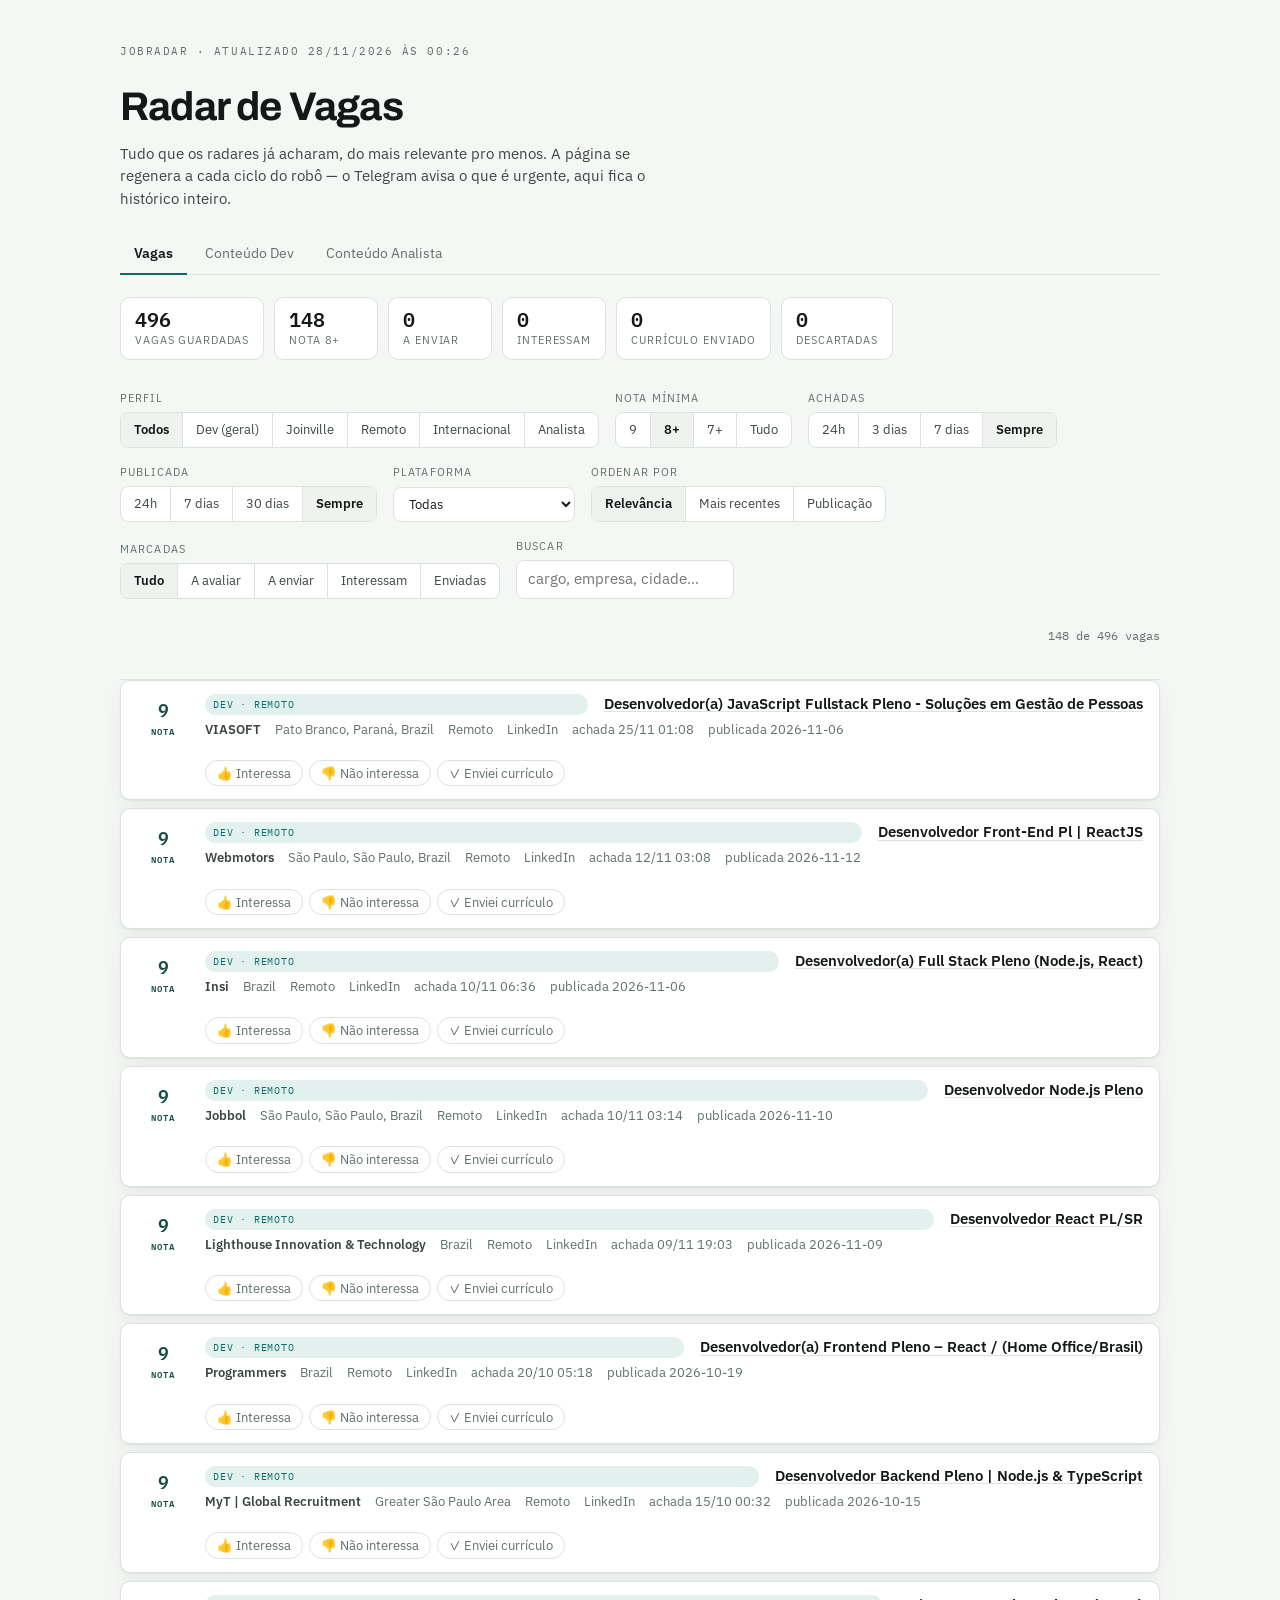
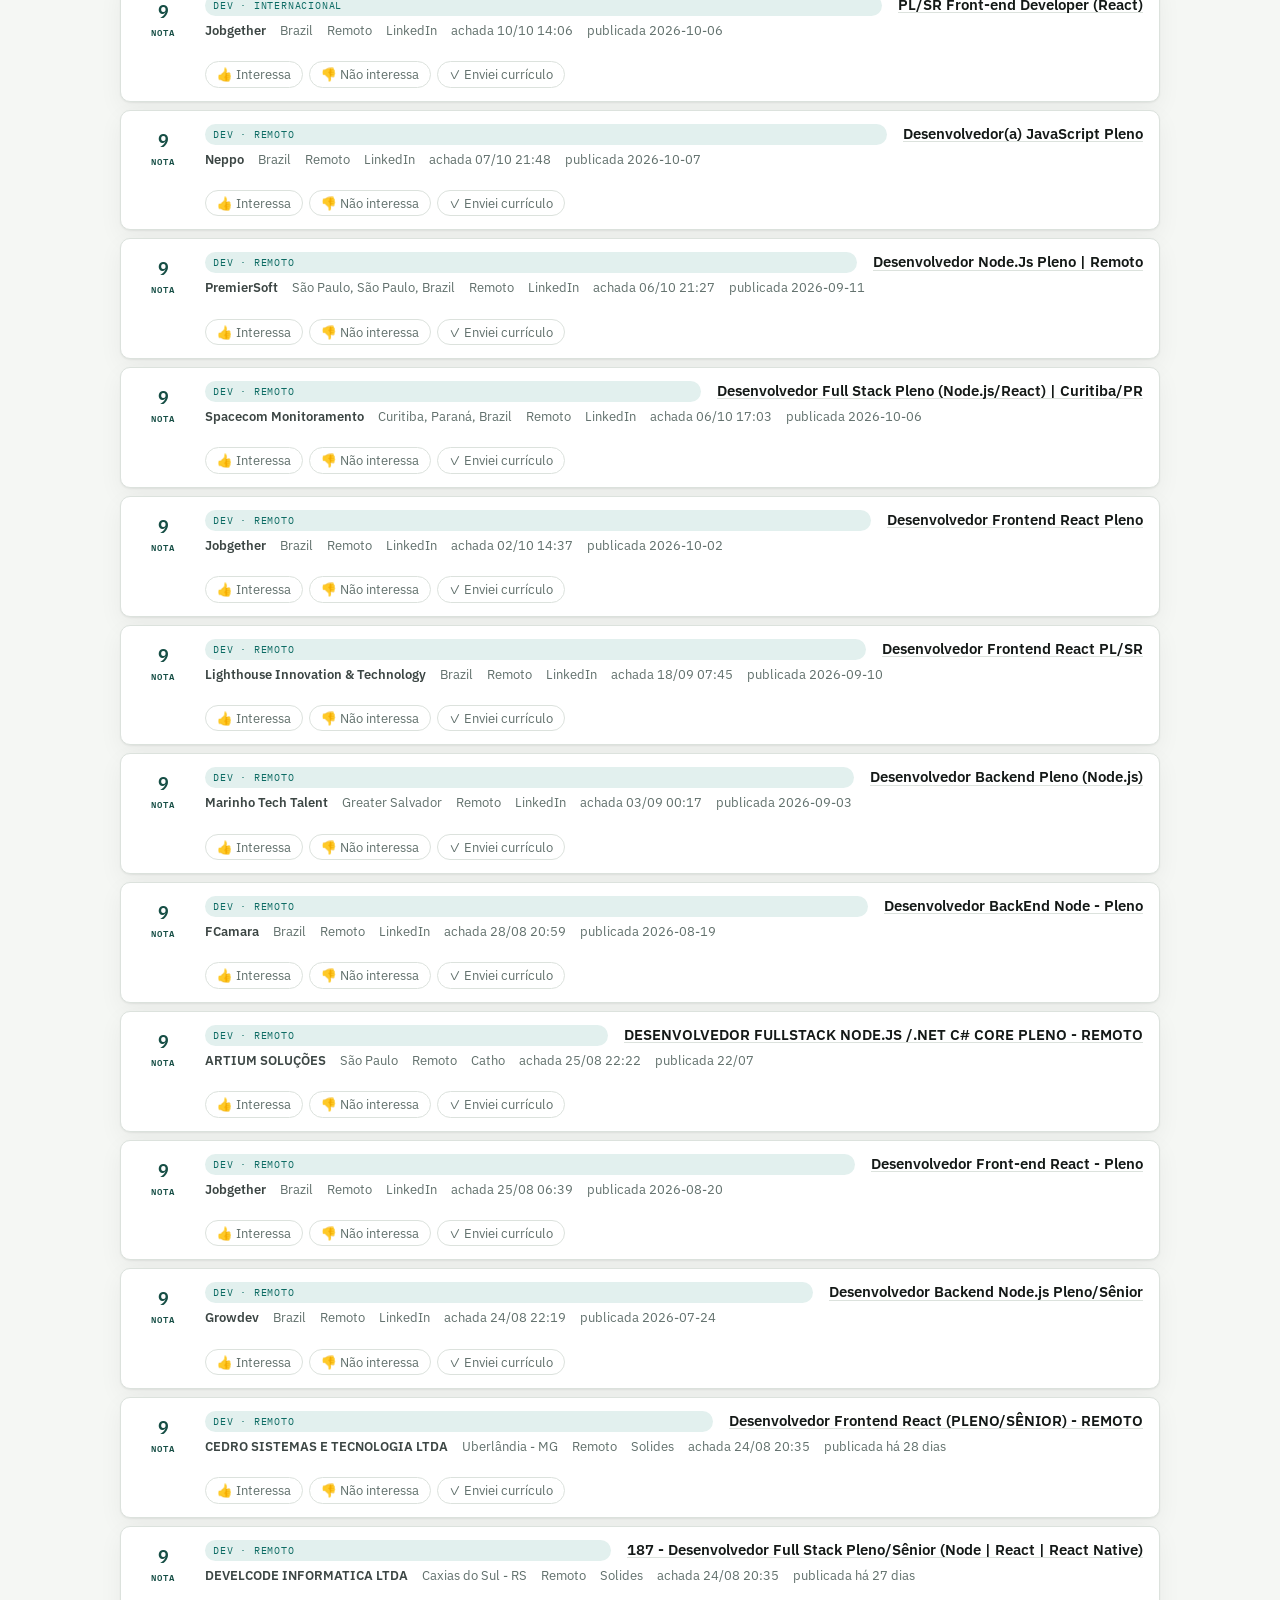
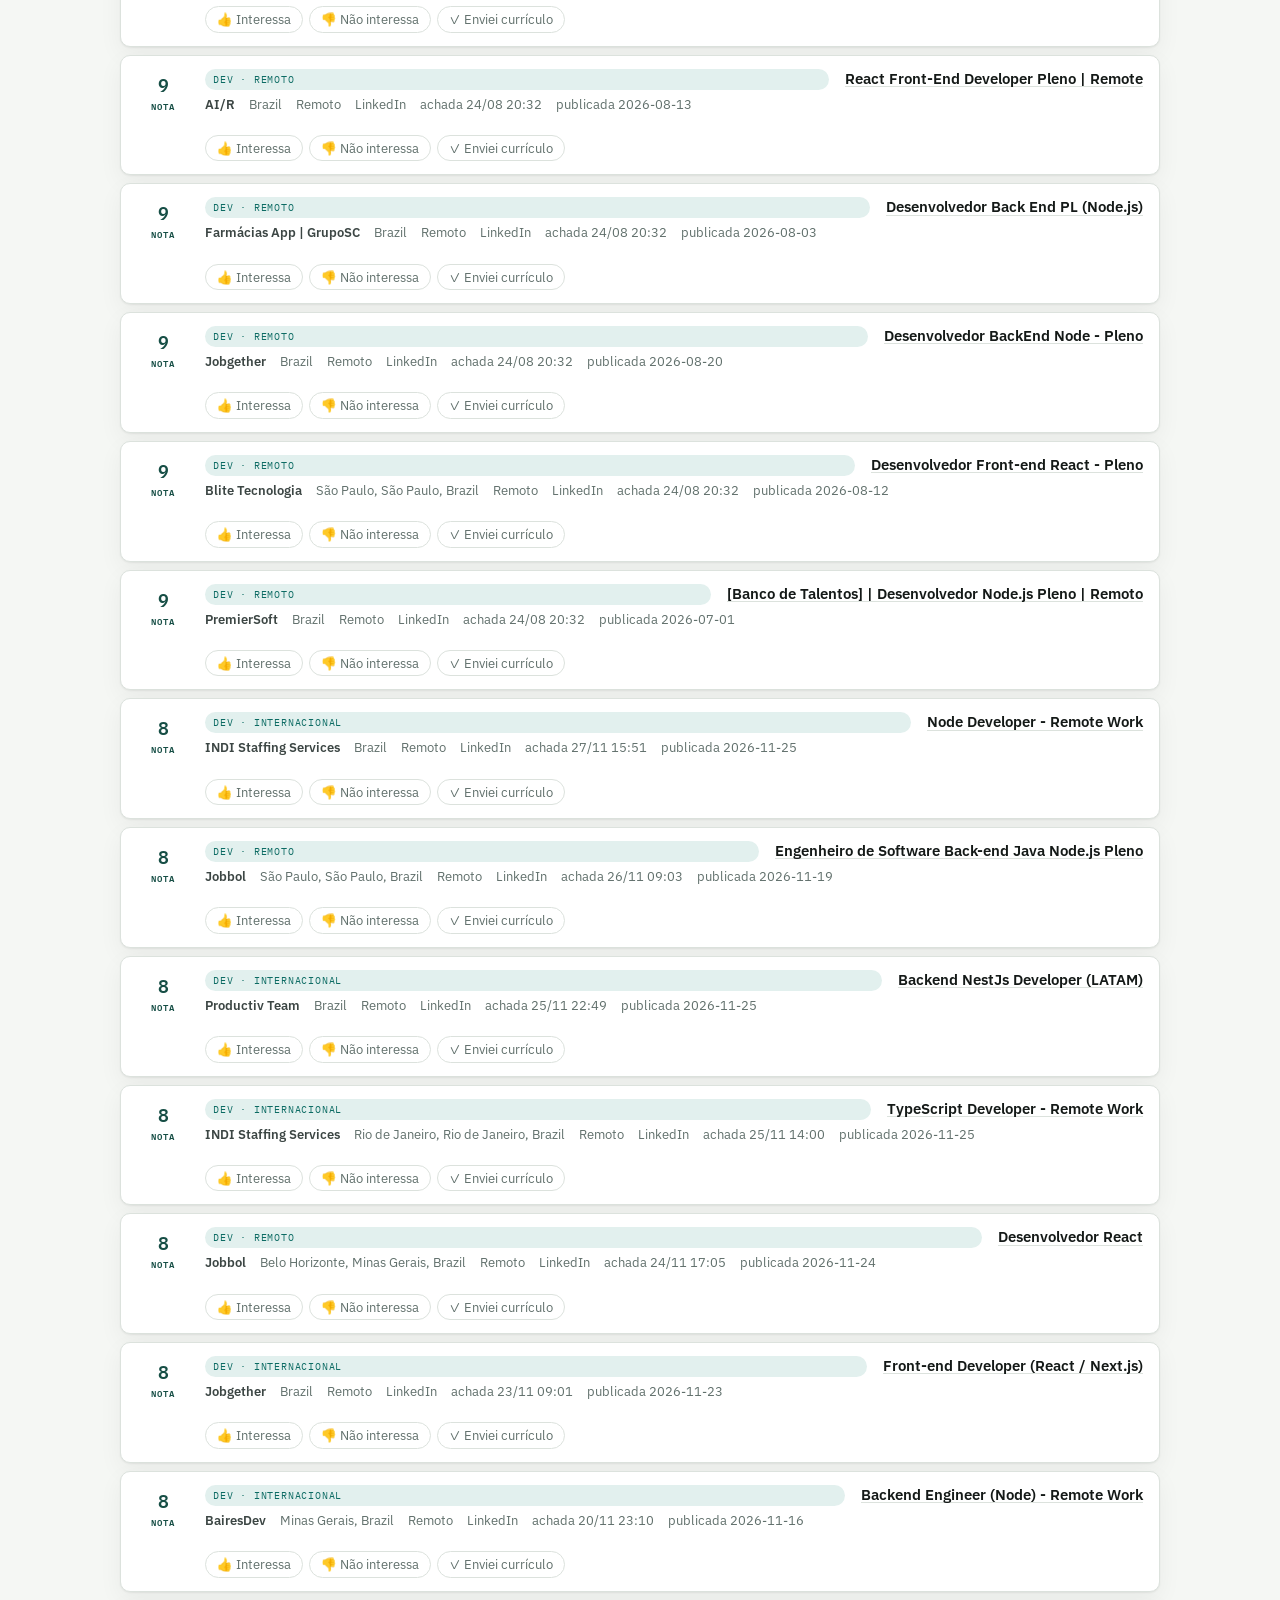
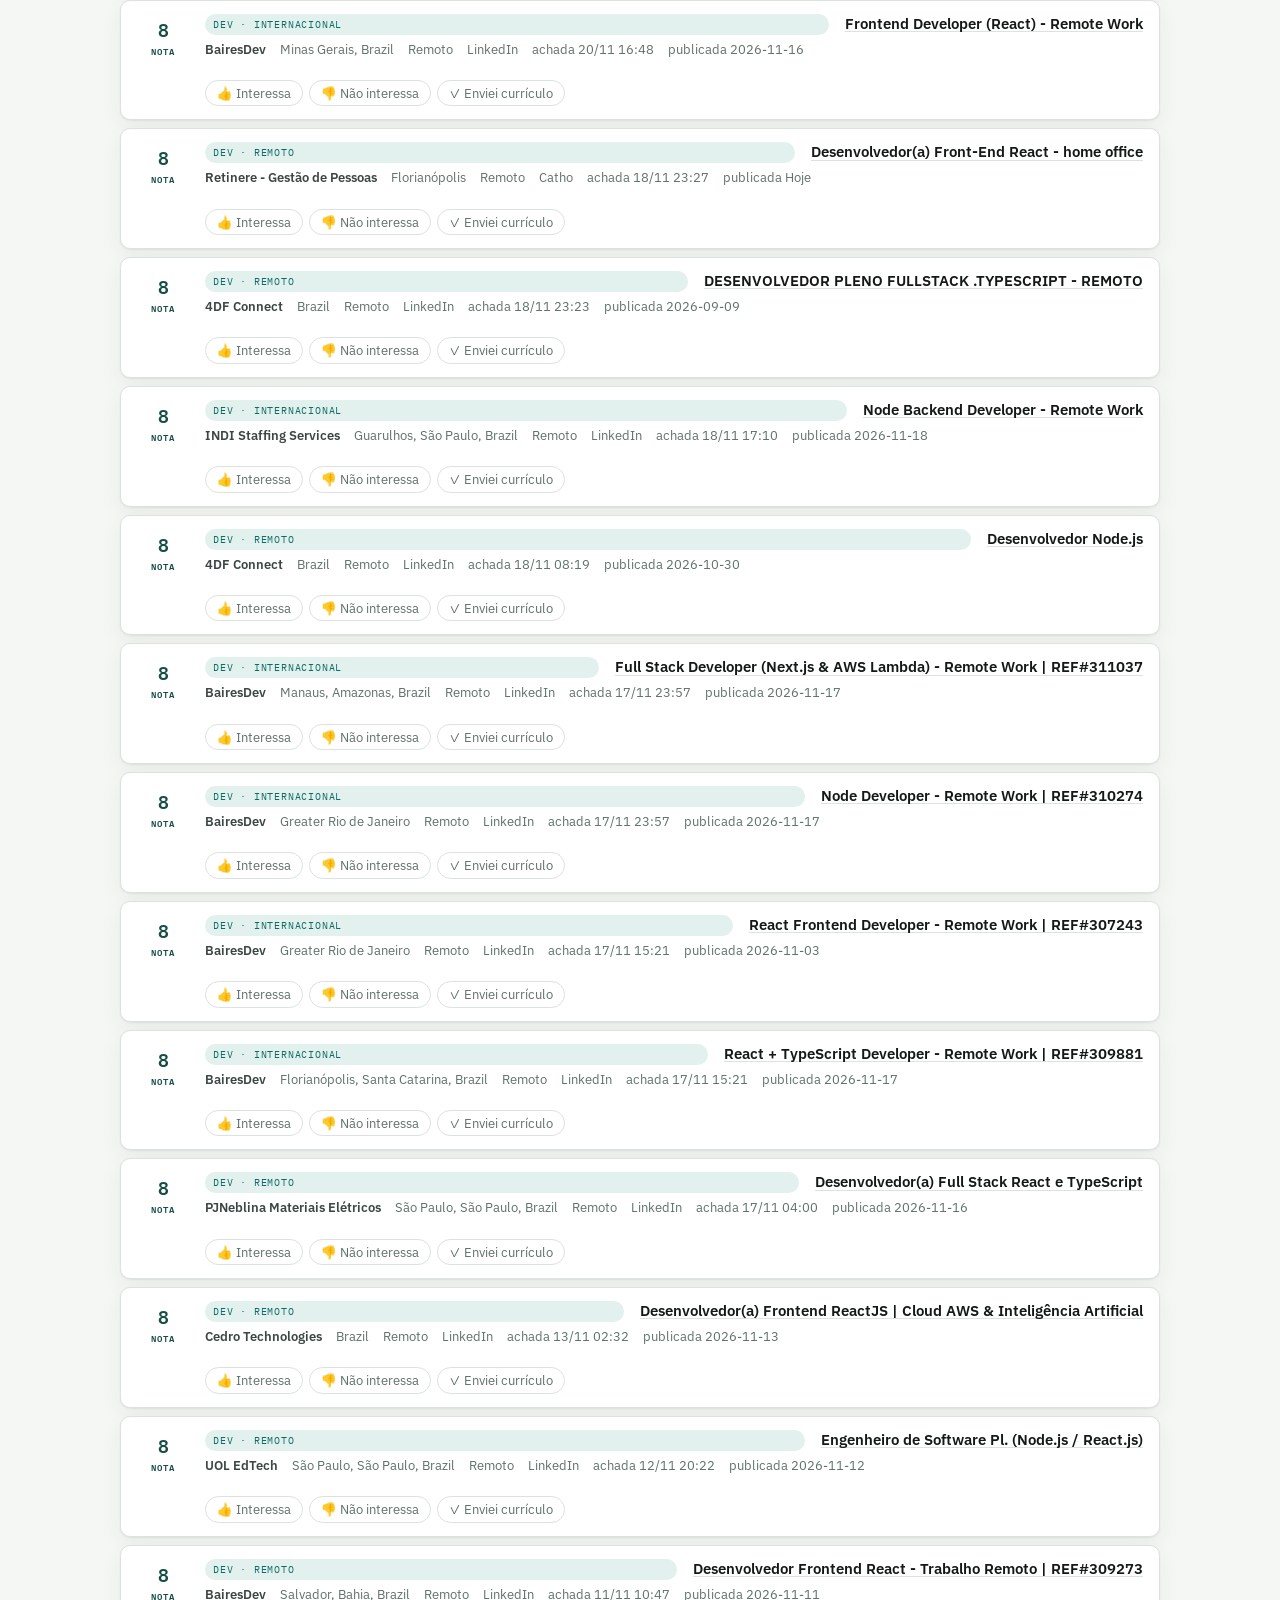
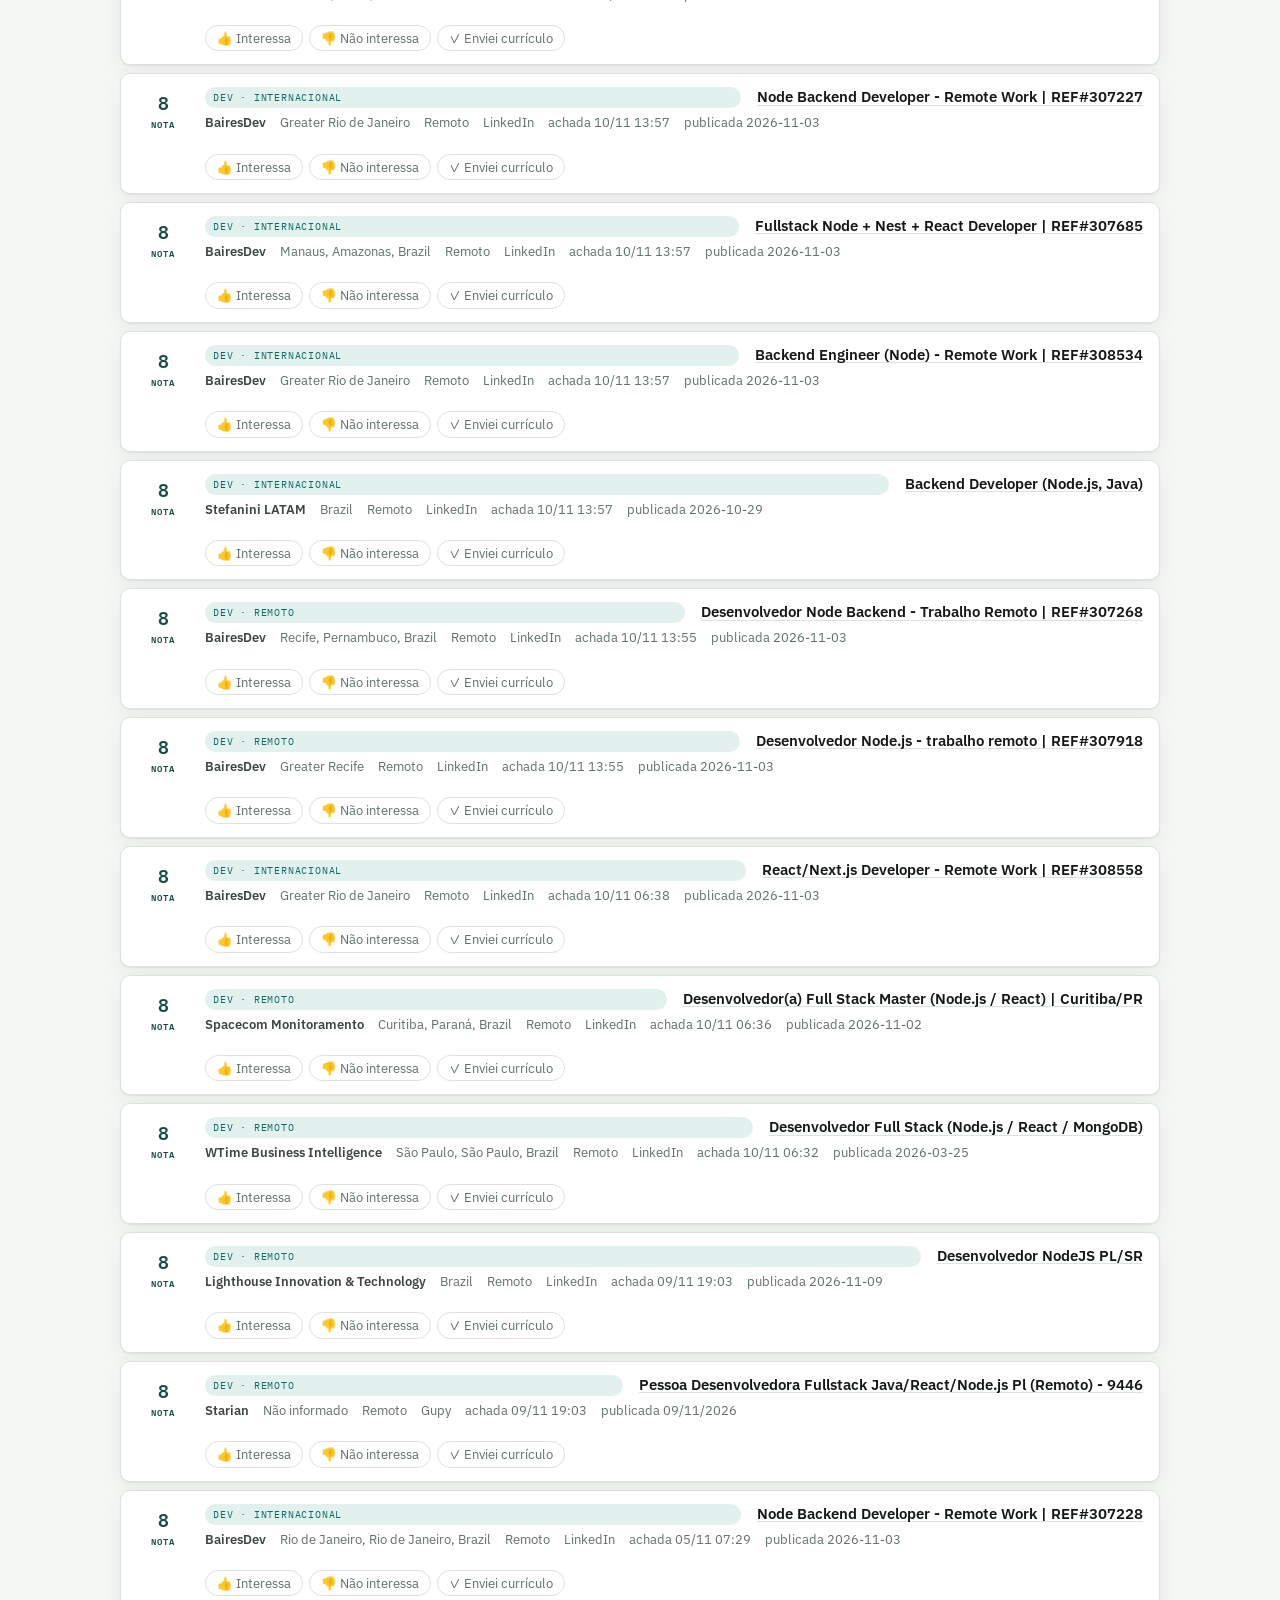
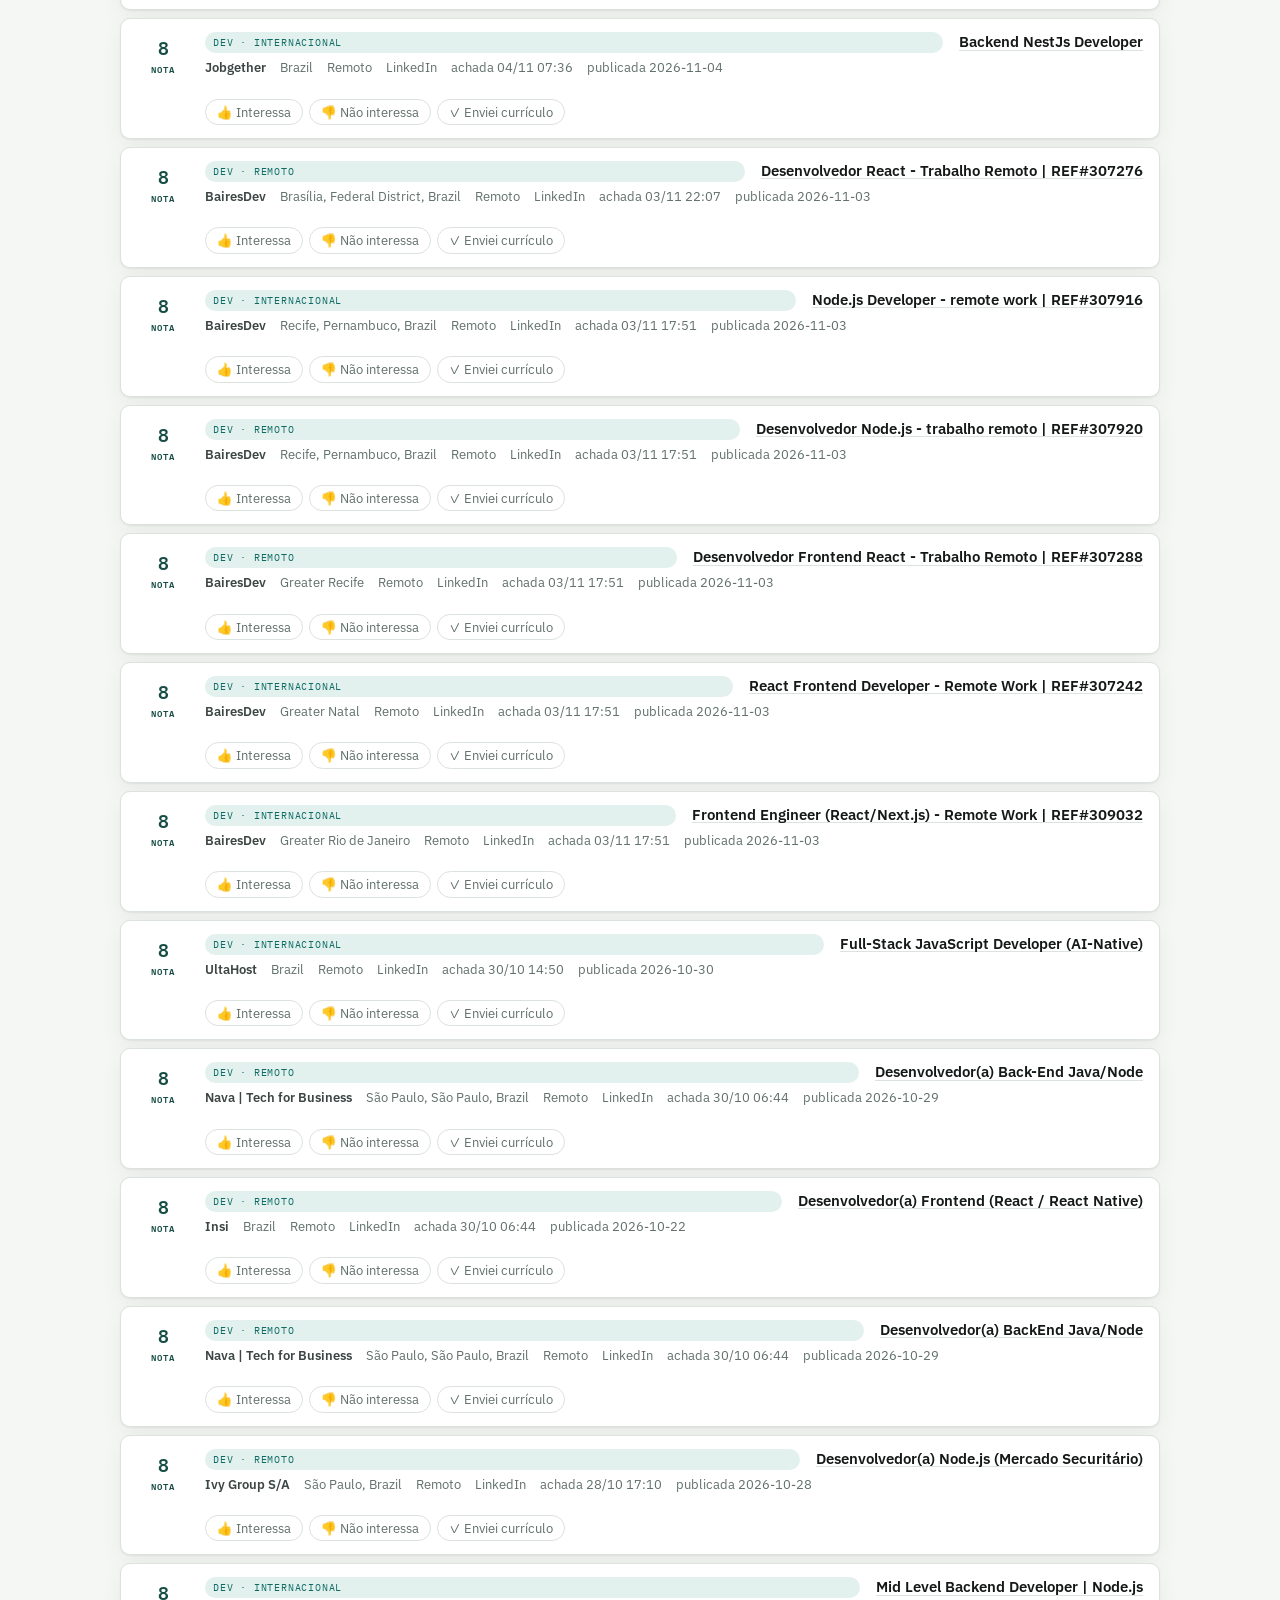
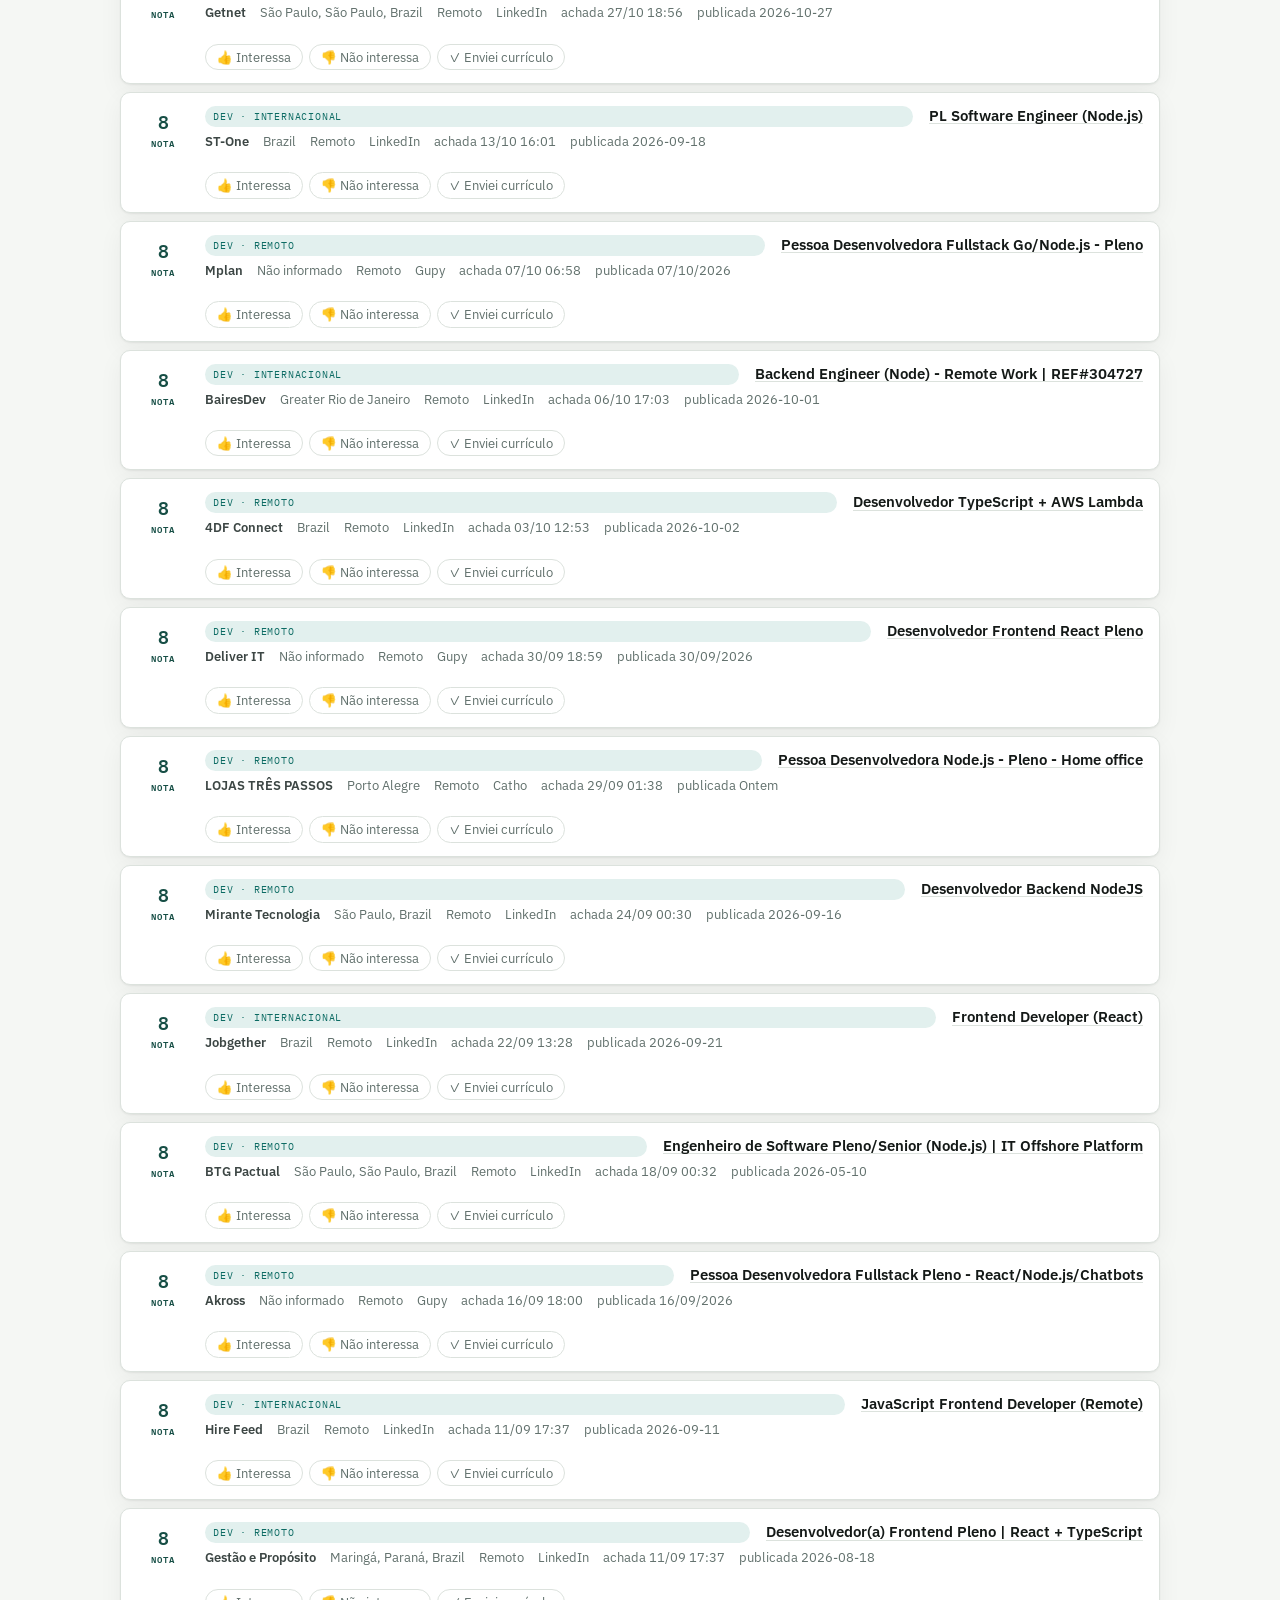
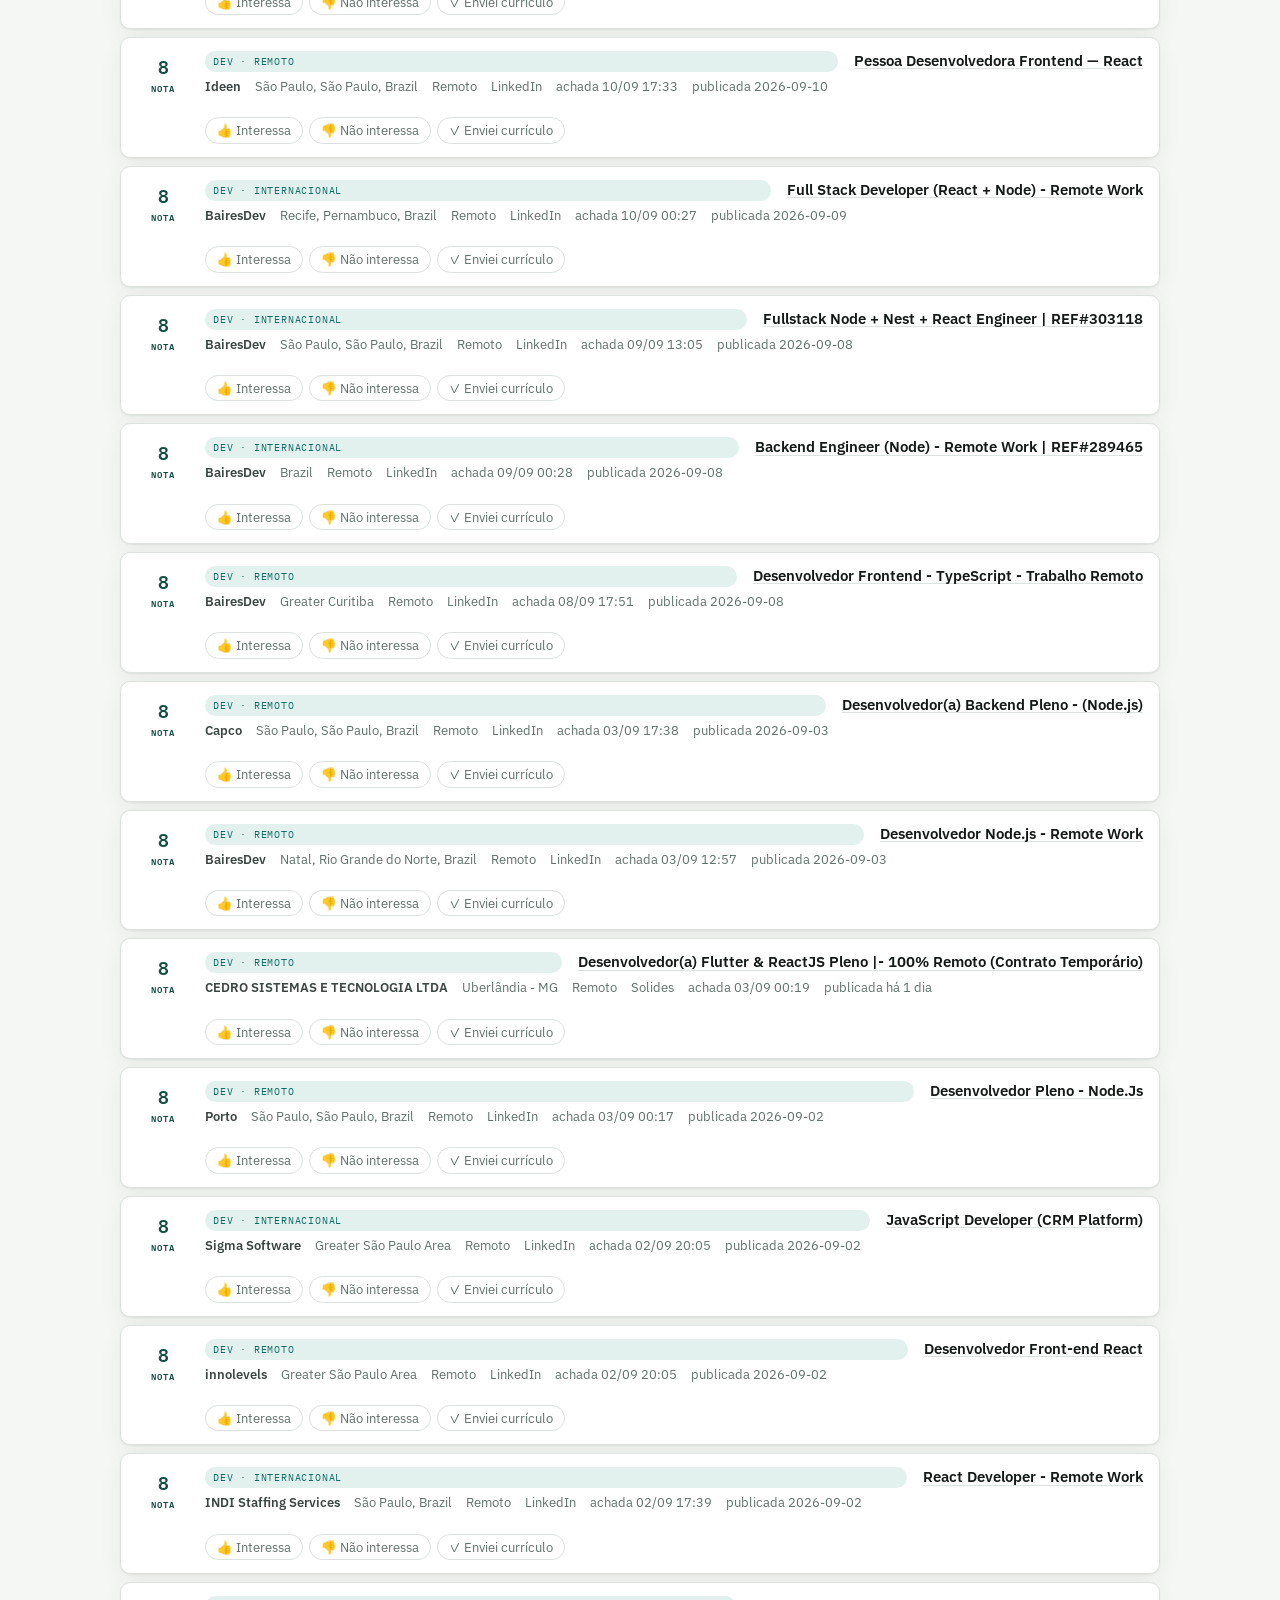
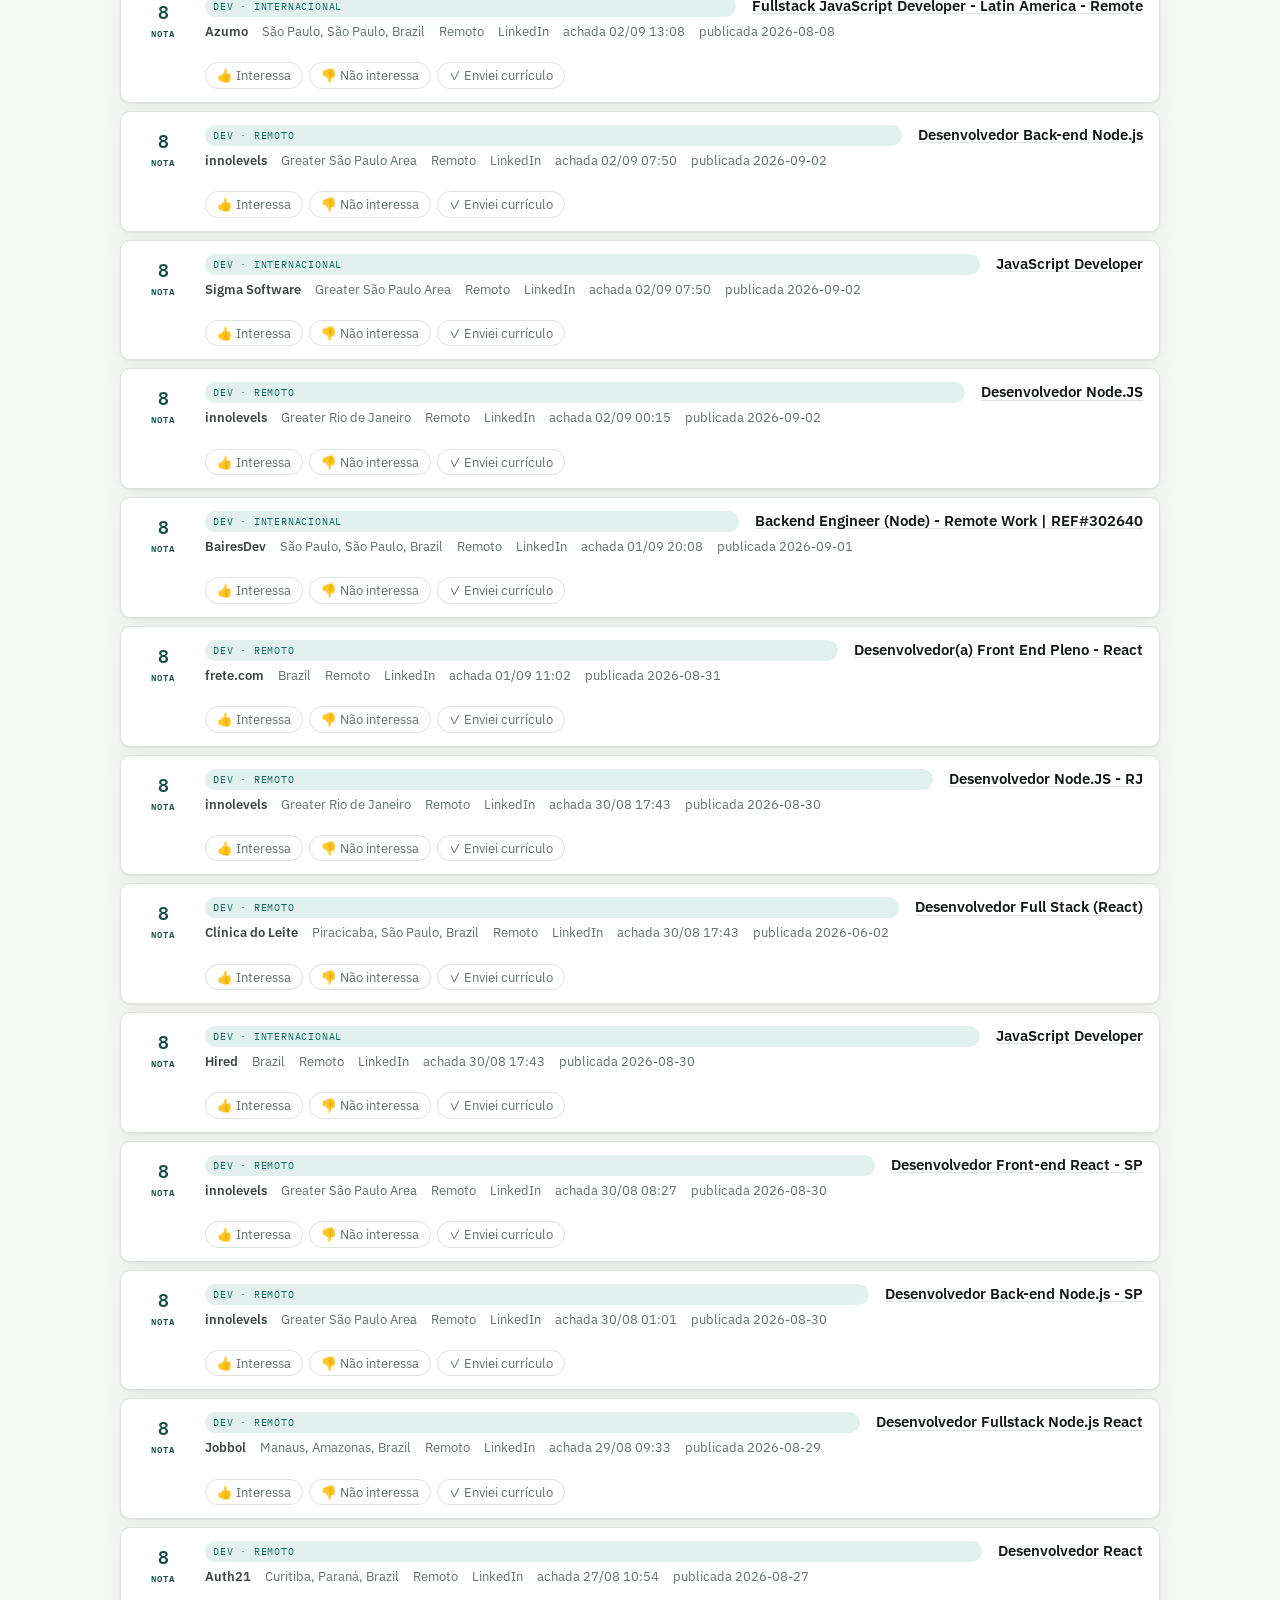
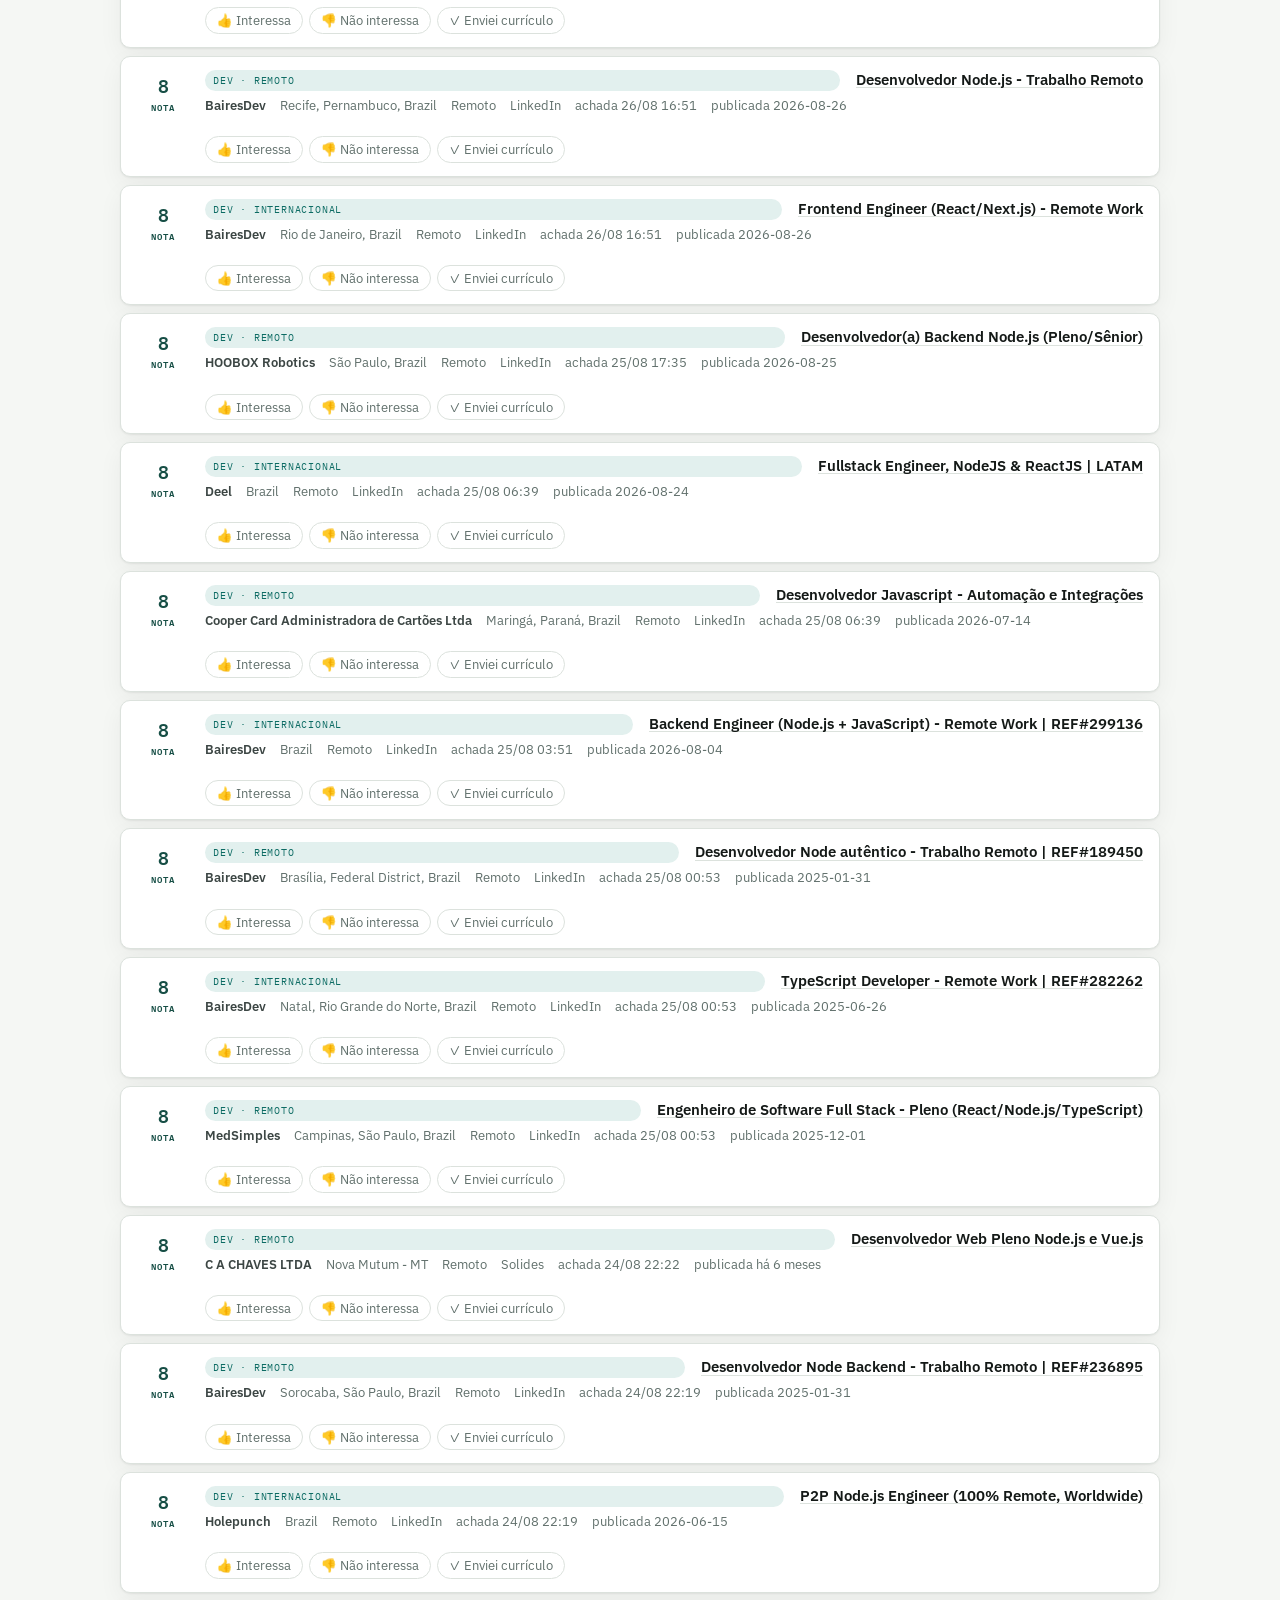
==== commit 04b8de8b: "chore: atualiza vagas vistas e página [skip ci]" ====
--- a/docs/index.html
+++ b/docs/index.html
@@ -266,7 +266,7 @@
 <body>
 <div class="wrap">
 <header>
-  <p class="eyebrow">JobRadar &middot; atualizado 27/11/2026 às 15:57</p>
+  <p class="eyebrow">JobRadar &middot; atualizado 28/11/2026 às 00:26</p>
   <h1>Radar de Vagas</h1>
   <p class="sub">Tudo que os radares já acharam, do mais relevante pro menos. A página se regenera a cada ciclo do robô — o Telegram avisa o que é urgente, aqui fica o histórico inteiro.</p>
 </header>
@@ -385,7 +385,7 @@
 </div>
 
 <script>
-const VAGAS = [{"t": "Desenvolvedor(a) JavaScript Fullstack Pleno - Soluções em Gestão de Pessoas", "e": "VIASOFT", "l": "Pato Branco, Paraná, Brazil", "u": "https://br.linkedin.com/jobs/view/desenvolvedor-a-javascript-fullstack-pleno-solu%C3%A7%C3%B5es-em-gest%C3%A3o-de-pessoas-at-viasoft-4488451021", "s": "LinkedIn", "r": 9, "p": "dev-remoto", "m": "Remoto", "d": "25/11 01:08", "ts": 1795579689, "pub": "2026-11-06", "pts": 1793923200}, {"t": "Desenvolvedor Front-End Pl | ReactJS", "e": "Webmotors", "l": "São Paulo, São Paulo, Brazil", "u": "https://br.linkedin.com/jobs/view/desenvolvedor-front-end-pl-reactjs-at-webmotors-4489048922", "s": "LinkedIn", "r": 9, "p": "dev-remoto", "m": "Remoto", "d": "12/11 03:08", "ts": 1794463698, "pub": "2026-11-12", "pts": 1794441600}, {"t": "Desenvolvedor(a) Full Stack Pleno (Node.js, React)", "e": "Insi", "l": "Brazil", "u": "https://br.linkedin.com/jobs/view/desenvolvedor-a-full-stack-pleno-node-js-react-at-insi-4486298226", "s": "LinkedIn", "r": 9, "p": "dev-remoto", "m": "Remoto", "d": "10/11 06:36", "ts": 1794303408, "pub": "2026-11-06", "pts": 1793923200}, {"t": "Desenvolvedor Node.js Pleno", "e": "Jobbol", "l": "São Paulo, São Paulo, Brazil", "u": "https://br.linkedin.com/jobs/view/desenvolvedor-node-js-pleno-at-jobbol-4489407582", "s": "LinkedIn", "r": 9, "p": "dev-remoto", "m": "Remoto", "d": "10/11 03:14", "ts": 1794291291, "pub": "2026-11-10", "pts": 1794268800}, {"t": "Desenvolvedor React PL/SR", "e": "Lighthouse Innovation & Technology", "l": "Brazil", "u": "https://br.linkedin.com/jobs/view/desenvolvedor-react-pl-sr-at-lighthouse-innovation-technology-4487948614", "s": "LinkedIn", "r": 9, "p": "dev-remoto", "m": "Remoto", "d": "09/11 19:03", "ts": 1794261816, "pub": "2026-11-09", "pts": 1794182400}, {"t": "Desenvolvedor(a) Frontend Pleno – React / (Home Office/Brasil)", "e": "Programmers", "l": "Brazil", "u": "https://br.linkedin.com/jobs/view/desenvolvedor-a-frontend-pleno-%E2%80%93-react-home-office-brasil-at-programmers-4480408081", "s": "LinkedIn", "r": 9, "p": "dev-remoto", "m": "Remoto", "d": "20/10 05:18", "ts": 1792484283, "pub": "2026-10-19", "pts": 1792368000}, {"t": "Desenvolvedor Backend Pleno | Node.js & TypeScript", "e": "MyT | Global Recruitment", "l": "Greater São Paulo Area", "u": "https://br.linkedin.com/jobs/view/desenvolvedor-backend-pleno-node-js-typescript-at-myt-global-recruitment-4477036000", "s": "LinkedIn", "r": 9, "p": "dev-remoto", "m": "Remoto", "d": "15/10 00:32", "ts": 1792035170, "pub": "2026-10-15", "pts": 1792022400}, {"t": "PL/SR Front-end Developer (React)", "e": "Jobgether", "l": "Brazil", "u": "https://br.linkedin.com/jobs/view/pl-sr-front-end-developer-react-at-jobgether-4474653563", "s": "LinkedIn", "r": 9, "p": "dev-intl", "m": "Remoto", "d": "10/10 14:06", "ts": 1791651982, "pub": "2026-10-06", "pts": 1791244800}, {"t": "Desenvolvedor(a) JavaScript Pleno", "e": "Neppo", "l": "Brazil", "u": "https://br.linkedin.com/jobs/view/desenvolvedor-a-javascript-pleno-at-neppo-4472617662", "s": "LinkedIn", "r": 9, "p": "dev-remoto", "m": "Remoto", "d": "07/10 21:48", "ts": 1791420527, "pub": "2026-10-07", "pts": 1791331200}, {"t": "Desenvolvedor Node.Js Pleno | Remoto", "e": "PremierSoft", "l": "São Paulo, São Paulo, Brazil", "u": "https://br.linkedin.com/jobs/view/desenvolvedor-node-js-pleno-remoto-at-premiersoft-4476370568", "s": "LinkedIn", "r": 9, "p": "dev-remoto", "m": "Remoto", "d": "06/10 21:27", "ts": 1791332824, "pub": "2026-09-11", "pts": 1789084800}, {"t": "Desenvolvedor Full Stack Pleno (Node.js/React) | Curitiba/PR", "e": "Spacecom Monitoramento", "l": "Curitiba, Paraná, Brazil", "u": "https://br.linkedin.com/jobs/view/desenvolvedor-full-stack-pleno-node-js-react-curitiba-pr-at-spacecom-monitoramento-4474075158", "s": "LinkedIn", "r": 9, "p": "dev-remoto", "m": "Remoto", "d": "06/10 17:03", "ts": 1791317010, "pub": "2026-10-06", "pts": 1791244800}, {"t": "Desenvolvedor Frontend React Pleno", "e": "Jobgether", "l": "Brazil", "u": "https://br.linkedin.com/jobs/view/desenvolvedor-frontend-react-pleno-at-jobgether-4472888383", "s": "LinkedIn", "r": 9, "p": "dev-remoto", "m": "Remoto", "d": "02/10 14:37", "ts": 1790962627, "pub": "2026-10-02", "pts": 1790899200}, {"t": "Desenvolvedor Frontend React PL/SR", "e": "Lighthouse Innovation & Technology", "l": "Brazil", "u": "https://br.linkedin.com/jobs/view/desenvolvedor-frontend-react-pl-sr-at-lighthouse-innovation-technology-4464563837", "s": "LinkedIn", "r": 9, "p": "dev-remoto", "m": "Remoto", "d": "18/09 07:45", "ts": 1789728305, "pub": "2026-09-10", "pts": 1788998400}, {"t": "Desenvolvedor Backend Pleno (Node.js)", "e": "Marinho Tech Talent", "l": "Greater Salvador", "u": "https://br.linkedin.com/jobs/view/desenvolvedor-backend-pleno-node-js-at-marinho-tech-talent-4462758061", "s": "LinkedIn", "r": 9, "p": "dev-remoto", "m": "Remoto", "d": "03/09 00:17", "ts": 1788405440, "pub": "2026-09-03", "pts": 1788393600}, {"t": "Desenvolvedor BackEnd Node - Pleno", "e": "FCamara", "l": "Brazil", "u": "https://br.linkedin.com/jobs/view/desenvolvedor-backend-node-pleno-at-fcamara-4456393402", "s": "LinkedIn", "r": 9, "p": "dev-remoto", "m": "Remoto", "d": "28/08 20:59", "ts": 1787961586, "pub": "2026-08-19", "pts": 1787097600}, {"t": "DESENVOLVEDOR FULLSTACK NODE.JS /.NET C# CORE PLENO - REMOTO", "e": "ARTIUM SOLUÇÕES", "l": "São Paulo", "u": "https://www.catho.com.br/vagas/desenvolvedor-fullstack-node.js-.net-c-core-pleno-remoto/37614609", "s": "Catho", "r": 9, "p": "dev-remoto", "m": "Remoto", "d": "25/08 22:22", "ts": 1787707362, "pub": "22/07", "pts": 1784678400}, {"t": "Desenvolvedor Front-end React - Pleno", "e": "Jobgether", "l": "Brazil", "u": "https://br.linkedin.com/jobs/view/desenvolvedor-front-end-react-pleno-at-jobgether-4455488370", "s": "LinkedIn", "r": 9, "p": "dev-remoto", "m": "Remoto", "d": "25/08 06:39", "ts": 1787650764, "pub": "2026-08-20", "pts": 1787184000}, {"t": "Desenvolvedor Backend Node.js Pleno/Sênior", "e": "Growdev", "l": "Brazil", "u": "https://br.linkedin.com/jobs/view/desenvolvedor-backend-node-js-pleno-s%C3%AAnior-at-growdev-4444371841", "s": "LinkedIn", "r": 9, "p": "dev-remoto", "m": "Remoto", "d": "24/08 22:19", "ts": 1787620745, "pub": "2026-07-24", "pts": 1784851200}, {"t": "Desenvolvedor Frontend React (PLENO/SÊNIOR) - REMOTO", "e": "CEDRO SISTEMAS E TECNOLOGIA LTDA", "l": "Uberlândia - MG", "u": "https://vagas.solides.com.br/vaga/893159/desenvolvedor-frontend-react-28pleno2fsenior29-remoto", "s": "Solides", "r": 9, "p": "dev-remoto", "m": "Remoto", "d": "24/08 20:35", "ts": 1787614540, "pub": "há 28 dias", "pts": 1785195340}, {"t": "187 - Desenvolvedor Full Stack Pleno/Sênior (Node | React | React Native)", "e": "DEVELCODE INFORMATICA LTDA", "l": "Caxias do Sul - RS", "u": "https://vagas.solides.com.br/vaga/894697/187-desenvolvedor-full-stack-pleno2fsenior-28node-7c-react-7c-react-native29", "s": "Solides", "r": 9, "p": "dev-remoto", "m": "Remoto", "d": "24/08 20:35", "ts": 1787614539, "pub": "há 27 dias", "pts": 1785281739}, {"t": "React Front-End Developer Pleno | Remote", "e": "AI/R", "l": "Brazil", "u": "https://br.linkedin.com/jobs/view/react-front-end-developer-pleno-remote-at-ai-r-4454090898", "s": "LinkedIn", "r": 9, "p": "dev-remoto", "m": "Remoto", "d": "24/08 20:32", "ts": 1787614379, "pub": "2026-08-13", "pts": 1786579200}, {"t": "Desenvolvedor Back End PL (Node.js)", "e": "Farmácias App | GrupoSC", "l": "Brazil", "u": "https://br.linkedin.com/jobs/view/desenvolvedor-back-end-pl-node-js-at-farm%C3%A1cias-app-gruposc-4448205030", "s": "LinkedIn", "r": 9, "p": "dev-remoto", "m": "Remoto", "d": "24/08 20:32", "ts": 1787614376, "pub": "2026-08-03", "pts": 1785715200}, {"t": "Desenvolvedor BackEnd Node - Pleno", "e": "Jobgether", "l": "Brazil", "u": "https://br.linkedin.com/jobs/view/desenvolvedor-backend-node-pleno-at-jobgether-4455492681", "s": "LinkedIn", "r": 9, "p": "dev-remoto", "m": "Remoto", "d": "24/08 20:32", "ts": 1787614376, "pub": "2026-08-20", "pts": 1787184000}, {"t": "Desenvolvedor Front-end React - Pleno", "e": "Blite Tecnologia", "l": "São Paulo, São Paulo, Brazil", "u": "https://br.linkedin.com/jobs/view/desenvolvedor-front-end-react-pleno-at-blite-tecnologia-4445030524", "s": "LinkedIn", "r": 9, "p": "dev-remoto", "m": "Remoto", "d": "24/08 20:32", "ts": 1787614365, "pub": "2026-08-12", "pts": 1786492800}, {"t": "[Banco de Talentos] | Desenvolvedor Node.js Pleno | Remoto", "e": "PremierSoft", "l": "Brazil", "u": "https://br.linkedin.com/jobs/view/banco-de-talentos-desenvolvedor-node-js-pleno-remoto-at-premiersoft-4434692955", "s": "LinkedIn", "r": 9, "p": "dev-remoto", "m": "Remoto", "d": "24/08 20:32", "ts": 1787614363, "pub": "2026-07-01", "pts": 1782864000}, {"t": "Node Developer - Remote Work", "e": "INDI Staffing Services", "l": "Brazil", "u": "https://br.linkedin.com/jobs/view/node-developer-remote-work-at-indi-staffing-services-4494642745", "s": "LinkedIn", "r": 8, "p": "dev-intl", "m": "Remoto", "d": "27/11 15:51", "ts": 1795805472, "pub": "2026-11-25", "pts": 1795564800}, {"t": "Engenheiro de Software Back-end Java Node.js Pleno", "e": "Jobbol", "l": "São Paulo, São Paulo, Brazil", "u": "https://br.linkedin.com/jobs/view/engenheiro-de-software-back-end-java-node-js-pleno-at-jobbol-4492273488", "s": "LinkedIn", "r": 8, "p": "dev-remoto", "m": "Remoto", "d": "26/11 09:03", "ts": 1795694626, "pub": "2026-11-19", "pts": 1795046400}, {"t": "Backend NestJs Developer (LATAM)", "e": "Productiv Team", "l": "Brazil", "u": "https://br.linkedin.com/jobs/view/backend-nestjs-developer-latam-at-productiv-team-4481469767", "s": "LinkedIn", "r": 8, "p": "dev-intl", "m": "Remoto", "d": "25/11 22:49", "ts": 1795657777, "pub": "2026-11-25", "pts": 1795564800}, {"t": "TypeScript Developer - Remote Work", "e": "INDI Staffing Services", "l": "Rio de Janeiro, Rio de Janeiro, Brazil", "u": "https://br.linkedin.com/jobs/view/typescript-developer-remote-work-at-indi-staffing-services-4494661094", "s": "LinkedIn", "r": 8, "p": "dev-intl", "m": "Remoto", "d": "25/11 14:00", "ts": 1795626059, "pub": "2026-11-25", "pts": 1795564800}, {"t": "Desenvolvedor React", "e": "Jobbol", "l": "Belo Horizonte, Minas Gerais, Brazil", "u": "https://br.linkedin.com/jobs/view/desenvolvedor-react-at-jobbol-4494155767", "s": "LinkedIn", "r": 8, "p": "dev-remoto", "m": "Remoto", "d": "24/11 17:05", "ts": 1795550726, "pub": "2026-11-24", "pts": 1795478400}, {"t": "Front-end Developer (React / Next.js)", "e": "Jobgether", "l": "Brazil", "u": "https://br.linkedin.com/jobs/view/front-end-developer-react-next-js-at-jobgether-4493589195", "s": "LinkedIn", "r": 8, "p": "dev-intl", "m": "Remoto", "d": "23/11 09:01", "ts": 1795435276, "pub": "2026-11-23", "pts": 1795392000}, {"t": "Backend Engineer (Node) - Remote Work", "e": "BairesDev", "l": "Minas Gerais, Brazil", "u": "https://br.linkedin.com/jobs/view/backend-engineer-node-remote-work-at-bairesdev-4490656581", "s": "LinkedIn", "r": 8, "p": "dev-intl", "m": "Remoto", "d": "20/11 23:10", "ts": 1795227022, "pub": "2026-11-16", "pts": 1794787200}, {"t": "Frontend Developer (React) - Remote Work", "e": "BairesDev", "l": "Minas Gerais, Brazil", "u": "https://br.linkedin.com/jobs/view/frontend-developer-react-remote-work-at-bairesdev-4490902012", "s": "LinkedIn", "r": 8, "p": "dev-intl", "m": "Remoto", "d": "20/11 16:48", "ts": 1795204094, "pub": "2026-11-16", "pts": 1794787200}, {"t": "Desenvolvedor(a) Front-End React - home office", "e": "Retinere - Gestão de Pessoas", "l": "Florianópolis", "u": "https://www.catho.com.br/vagas/desenvolvedora-front-end-react-home-office/39331819", "s": "Catho", "r": 8, "p": "dev-remoto", "m": "Remoto", "d": "18/11 23:27", "ts": 1795055272, "pub": "Hoje", "pts": 1795055272}, {"t": "DESENVOLVEDOR PLENO FULLSTACK .TYPESCRIPT - REMOTO", "e": "4DF Connect", "l": "Brazil", "u": "https://br.linkedin.com/jobs/view/desenvolvedor-pleno-fullstack-typescript-remoto-at-4df-connect-4465356281", "s": "LinkedIn", "r": 8, "p": "dev-remoto", "m": "Remoto", "d": "18/11 23:23", "ts": 1795054995, "pub": "2026-09-09", "pts": 1788912000}, {"t": "Node Backend Developer - Remote Work", "e": "INDI Staffing Services", "l": "Guarulhos, São Paulo, Brazil", "u": "https://br.linkedin.com/jobs/view/node-backend-developer-remote-work-at-indi-staffing-services-4492043348", "s": "LinkedIn", "r": 8, "p": "dev-intl", "m": "Remoto", "d": "18/11 17:10", "ts": 1795032634, "pub": "2026-11-18", "pts": 1794960000}, {"t": "Desenvolvedor Node.js", "e": "4DF Connect", "l": "Brazil", "u": "https://br.linkedin.com/jobs/view/desenvolvedor-node-js-at-4df-connect-4485267366", "s": "LinkedIn", "r": 8, "p": "dev-remoto", "m": "Remoto", "d": "18/11 08:19", "ts": 1795000754, "pub": "2026-10-30", "pts": 1793318400}, {"t": "Full Stack Developer (Next.js & AWS Lambda) - Remote Work | REF#311037", "e": "BairesDev", "l": "Manaus, Amazonas, Brazil", "u": "https://br.linkedin.com/jobs/view/full-stack-developer-next-js-aws-lambda-remote-work-ref%23311037-at-bairesdev-4491701860", "s": "LinkedIn", "r": 8, "p": "dev-intl", "m": "Remoto", "d": "17/11 23:57", "ts": 1794970629, "pub": "2026-11-17", "pts": 1794873600}, {"t": "Node Developer - Remote Work | REF#310274", "e": "BairesDev", "l": "Greater Rio de Janeiro", "u": "https://br.linkedin.com/jobs/view/node-developer-remote-work-ref%23310274-at-bairesdev-4491720268", "s": "LinkedIn", "r": 8, "p": "dev-intl", "m": "Remoto", "d": "17/11 23:57", "ts": 1794970628, "pub": "2026-11-17", "pts": 1794873600}, {"t": "React Frontend Developer - Remote Work | REF#307243", "e": "BairesDev", "l": "Greater Rio de Janeiro", "u": "https://br.linkedin.com/jobs/view/react-frontend-developer-remote-work-ref%23307243-at-bairesdev-4487015563", "s": "LinkedIn", "r": 8, "p": "dev-intl", "m": "Remoto", "d": "17/11 15:21", "ts": 1794939669, "pub": "2026-11-03", "pts": 1793664000}, {"t": "React + TypeScript Developer - Remote Work | REF#309881", "e": "BairesDev", "l": "Florianópolis, Santa Catarina, Brazil", "u": "https://br.linkedin.com/jobs/view/react-%2B-typescript-developer-remote-work-ref%23309881-at-bairesdev-4491709510", "s": "LinkedIn", "r": 8, "p": "dev-intl", "m": "Remoto", "d": "17/11 15:21", "ts": 1794939668, "pub": "2026-11-17", "pts": 1794873600}, {"t": "Desenvolvedor(a) Full Stack React e TypeScript", "e": "PJNeblina Materiais Elétricos", "l": "São Paulo, São Paulo, Brazil", "u": "https://br.linkedin.com/jobs/view/desenvolvedor-a-full-stack-react-e-typescript-at-pjneblina-materiais-el%C3%A9tricos-4490909227", "s": "LinkedIn", "r": 8, "p": "dev-remoto", "m": "Remoto", "d": "17/11 04:00", "ts": 1794898814, "pub": "2026-11-16", "pts": 1794787200}, {"t": "Desenvolvedor(a) Frontend ReactJS | Cloud AWS & Inteligência Artificial", "e": "Cedro Technologies", "l": "Brazil", "u": "https://br.linkedin.com/jobs/view/desenvolvedor-a-frontend-reactjs-cloud-aws-intelig%C3%AAncia-artificial-at-cedro-technologies-4490548710", "s": "LinkedIn", "r": 8, "p": "dev-remoto", "m": "Remoto", "d": "13/11 02:32", "ts": 1794547955, "pub": "2026-11-13", "pts": 1794528000}, {"t": "Engenheiro de Software Pl. (Node.js / React.js)", "e": "UOL EdTech", "l": "São Paulo, São Paulo, Brazil", "u": "https://br.linkedin.com/jobs/view/engenheiro-de-software-pl-node-js-react-js-at-uol-edtech-4489272335", "s": "LinkedIn", "r": 8, "p": "dev-remoto", "m": "Remoto", "d": "12/11 20:22", "ts": 1794525774, "pub": "2026-11-12", "pts": 1794441600}, {"t": "Desenvolvedor Frontend React - Trabalho Remoto | REF#309273", "e": "BairesDev", "l": "Salvador, Bahia, Brazil", "u": "https://br.linkedin.com/jobs/view/desenvolvedor-frontend-react-trabalho-remoto-ref%23309273-at-bairesdev-4489659771", "s": "LinkedIn", "r": 8, "p": "dev-remoto", "m": "Remoto", "d": "11/11 10:47", "ts": 1794404825, "pub": "2026-11-11", "pts": 1794355200}, {"t": "Node Backend Developer - Remote Work | REF#307227", "e": "BairesDev", "l": "Greater Rio de Janeiro", "u": "https://br.linkedin.com/jobs/view/node-backend-developer-remote-work-ref%23307227-at-bairesdev-4487026412", "s": "LinkedIn", "r": 8, "p": "dev-intl", "m": "Remoto", "d": "10/11 13:57", "ts": 1794329856, "pub": "2026-11-03", "pts": 1793664000}, {"t": "Fullstack Node + Nest + React Developer | REF#307685", "e": "BairesDev", "l": "Manaus, Amazonas, Brazil", "u": "https://br.linkedin.com/jobs/view/fullstack-node-%2B-nest-%2B-react-developer-ref%23307685-at-bairesdev-4487020361", "s": "LinkedIn", "r": 8, "p": "dev-intl", "m": "Remoto", "d": "10/11 13:57", "ts": 1794329855, "pub": "2026-11-03", "pts": 1793664000}, {"t": "Backend Engineer (Node) - Remote Work | REF#308534", "e": "BairesDev", "l": "Greater Rio de Janeiro", "u": "https://br.linkedin.com/jobs/view/backend-engineer-node-remote-work-ref%23308534-at-bairesdev-4487023273", "s": "LinkedIn", "r": 8, "p": "dev-intl", "m": "Remoto", "d": "10/11 13:57", "ts": 1794329855, "pub": "2026-11-03", "pts": 1793664000}, {"t": "Backend Developer (Node.js, Java)", "e": "Stefanini LATAM", "l": "Brazil", "u": "https://br.linkedin.com/jobs/view/backend-developer-node-js-java-at-stefanini-latam-4481153487", "s": "LinkedIn", "r": 8, "p": "dev-intl", "m": "Remoto", "d": "10/11 13:57", "ts": 1794329854, "pub": "2026-10-29", "pts": 1793232000}, {"t": "Desenvolvedor Node Backend - Trabalho Remoto | REF#307268", "e": "BairesDev", "l": "Recife, Pernambuco, Brazil", "u": "https://br.linkedin.com/jobs/view/desenvolvedor-node-backend-trabalho-remoto-ref%23307268-at-bairesdev-4487021305", "s": "LinkedIn", "r": 8, "p": "dev-remoto", "m": "Remoto", "d": "10/11 13:55", "ts": 1794329754, "pub": "2026-11-03", "pts": 1793664000}, {"t": "Desenvolvedor Node.js - trabalho remoto | REF#307918", "e": "BairesDev", "l": "Greater Recife", "u": "https://br.linkedin.com/jobs/view/desenvolvedor-node-js-trabalho-remoto-ref%23307918-at-bairesdev-4487023245", "s": "LinkedIn", "r": 8, "p": "dev-remoto", "m": "Remoto", "d": "10/11 13:55", "ts": 1794329753, "pub": "2026-11-03", "pts": 1793664000}, {"t": "React/Next.js Developer - Remote Work | REF#308558", "e": "BairesDev", "l": "Greater Rio de Janeiro", "u": "https://br.linkedin.com/jobs/view/react-next-js-developer-remote-work-ref%23308558-at-bairesdev-4487023287", "s": "LinkedIn", "r": 8, "p": "dev-intl", "m": "Remoto", "d": "10/11 06:38", "ts": 1794303504, "pub": "2026-11-03", "pts": 1793664000}, {"t": "Desenvolvedor(a) Full Stack Master (Node.js / React) | Curitiba/PR", "e": "Spacecom Monitoramento", "l": "Curitiba, Paraná, Brazil", "u": "https://br.linkedin.com/jobs/view/desenvolvedor-a-full-stack-master-node-js-react-curitiba-pr-at-spacecom-monitoramento-4484308786", "s": "LinkedIn", "r": 8, "p": "dev-remoto", "m": "Remoto", "d": "10/11 06:36", "ts": 1794303407, "pub": "2026-11-02", "pts": 1793577600}, {"t": "Desenvolvedor Full Stack (Node.js / React / MongoDB)", "e": "WTime Business Intelligence", "l": "São Paulo, São Paulo, Brazil", "u": "https://br.linkedin.com/jobs/view/desenvolvedor-full-stack-node-js-react-mongodb-at-wtime-business-intelligence-4389881632", "s": "LinkedIn", "r": 8, "p": "dev-remoto", "m": "Remoto", "d": "10/11 06:32", "ts": 1794303122, "pub": "2026-03-25", "pts": 1774396800}, {"t": "Desenvolvedor NodeJS PL/SR", "e": "Lighthouse Innovation & Technology", "l": "Brazil", "u": "https://br.linkedin.com/jobs/view/desenvolvedor-nodejs-pl-sr-at-lighthouse-innovation-technology-4487939672", "s": "LinkedIn", "r": 8, "p": "dev-remoto", "m": "Remoto", "d": "09/11 19:03", "ts": 1794261816, "pub": "2026-11-09", "pts": 1794182400}, {"t": "Pessoa Desenvolvedora Fullstack Java/React/Node.js Pl (Remoto) - 9446", "e": "Starian", "l": "Não informado", "u": "https://starian.gupy.io/job/eyJqb2JJZCI6MTI3Njk0NDYsInNvdXJjZSI6Imd1cHlfcG9ydGFsIn0=?jobBoardSource=gupy_portal", "s": "Gupy", "r": 8, "p": "dev-remoto", "m": "Remoto", "d": "09/11 19:03", "ts": 1794261792, "pub": "09/11/2026", "pts": 1794182400}, {"t": "Node Backend Developer - Remote Work | REF#307228", "e": "BairesDev", "l": "Rio de Janeiro, Rio de Janeiro, Brazil", "u": "https://br.linkedin.com/jobs/view/node-backend-developer-remote-work-ref%23307228-at-bairesdev-4487005935", "s": "LinkedIn", "r": 8, "p": "dev-intl", "m": "Remoto", "d": "05/11 07:29", "ts": 1793874564, "pub": "2026-11-03", "pts": 1793664000}, {"t": "Backend NestJs Developer", "e": "Jobgether", "l": "Brazil", "u": "https://br.linkedin.com/jobs/view/backend-nestjs-developer-at-jobgether-4486329331", "s": "LinkedIn", "r": 8, "p": "dev-intl", "m": "Remoto", "d": "04/11 07:36", "ts": 1793788563, "pub": "2026-11-04", "pts": 1793750400}, {"t": "Desenvolvedor React - Trabalho Remoto | REF#307276", "e": "BairesDev", "l": "Brasília, Federal District, Brazil", "u": "https://br.linkedin.com/jobs/view/desenvolvedor-react-trabalho-remoto-ref%23307276-at-bairesdev-4487033022", "s": "LinkedIn", "r": 8, "p": "dev-remoto", "m": "Remoto", "d": "03/11 22:07", "ts": 1793754449, "pub": "2026-11-03", "pts": 1793664000}, {"t": "Node.js Developer - remote work | REF#307916", "e": "BairesDev", "l": "Recife, Pernambuco, Brazil", "u": "https://br.linkedin.com/jobs/view/node-js-developer-remote-work-ref%23307916-at-bairesdev-4487031128", "s": "LinkedIn", "r": 8, "p": "dev-intl", "m": "Remoto", "d": "03/11 17:51", "ts": 1793739101, "pub": "2026-11-03", "pts": 1793664000}, {"t": "Desenvolvedor Node.js - trabalho remoto | REF#307920", "e": "BairesDev", "l": "Recife, Pernambuco, Brazil", "u": "https://br.linkedin.com/jobs/view/desenvolvedor-node-js-trabalho-remoto-ref%23307920-at-bairesdev-4487013824", "s": "LinkedIn", "r": 8, "p": "dev-remoto", "m": "Remoto", "d": "03/11 17:51", "ts": 1793739100, "pub": "2026-11-03", "pts": 1793664000}, {"t": "Desenvolvedor Frontend React - Trabalho Remoto | REF#307288", "e": "BairesDev", "l": "Greater Recife", "u": "https://br.linkedin.com/jobs/view/desenvolvedor-frontend-react-trabalho-remoto-ref%23307288-at-bairesdev-4487025481", "s": "LinkedIn", "r": 8, "p": "dev-remoto", "m": "Remoto", "d": "03/11 17:51", "ts": 1793739099, "pub": "2026-11-03", "pts": 1793664000}, {"t": "React Frontend Developer - Remote Work | REF#307242", "e": "BairesDev", "l": "Greater Natal", "u": "https://br.linkedin.com/jobs/view/react-frontend-developer-remote-work-ref%23307242-at-bairesdev-4487006955", "s": "LinkedIn", "r": 8, "p": "dev-intl", "m": "Remoto", "d": "03/11 17:51", "ts": 1793739099, "pub": "2026-11-03", "pts": 1793664000}, {"t": "Frontend Engineer (React/Next.js) - Remote Work | REF#309032", "e": "BairesDev", "l": "Greater Rio de Janeiro", "u": "https://br.linkedin.com/jobs/view/frontend-engineer-react-next-js-remote-work-ref%23309032-at-bairesdev-4487026474", "s": "LinkedIn", "r": 8, "p": "dev-intl", "m": "Remoto", "d": "03/11 17:51", "ts": 1793739098, "pub": "2026-11-03", "pts": 1793664000}, {"t": "Full-Stack JavaScript Developer (AI-Native)", "e": "UltaHost", "l": "Brazil", "u": "https://br.linkedin.com/jobs/view/full-stack-javascript-developer-ai-native-at-ultahost-4485348245", "s": "LinkedIn", "r": 8, "p": "dev-intl", "m": "Remoto", "d": "30/10 14:50", "ts": 1793382632, "pub": "2026-10-30", "pts": 1793318400}, {"t": "Desenvolvedor(a) Back-End Java/Node", "e": "Nava | Tech for Business", "l": "São Paulo, São Paulo, Brazil", "u": "https://br.linkedin.com/jobs/view/desenvolvedor-a-back-end-java-node-at-nava-tech-for-business-4483056116", "s": "LinkedIn", "r": 8, "p": "dev-remoto", "m": "Remoto", "d": "30/10 06:44", "ts": 1793353492, "pub": "2026-10-29", "pts": 1793232000}, {"t": "Desenvolvedor(a) Frontend (React / React Native)", "e": "Insi", "l": "Brazil", "u": "https://br.linkedin.com/jobs/view/desenvolvedor-a-frontend-react-react-native-at-insi-4480065052", "s": "LinkedIn", "r": 8, "p": "dev-remoto", "m": "Remoto", "d": "30/10 06:44", "ts": 1793353491, "pub": "2026-10-22", "pts": 1792627200}, {"t": "Desenvolvedor(a) BackEnd Java/Node", "e": "Nava | Tech for Business", "l": "São Paulo, São Paulo, Brazil", "u": "https://br.linkedin.com/jobs/view/desenvolvedor-a-backend-java-node-at-nava-tech-for-business-4484555630", "s": "LinkedIn", "r": 8, "p": "dev-remoto", "m": "Remoto", "d": "30/10 06:44", "ts": 1793353490, "pub": "2026-10-29", "pts": 1793232000}, {"t": "Desenvolvedor(a) Node.js (Mercado Securitário)", "e": "Ivy Group S/A", "l": "São Paulo, Brazil", "u": "https://br.linkedin.com/jobs/view/desenvolvedor-a-node-js-mercado-securit%C3%A1rio-at-ivy-group-s-a-4482508902", "s": "LinkedIn", "r": 8, "p": "dev-remoto", "m": "Remoto", "d": "28/10 17:10", "ts": 1793218231, "pub": "2026-10-28", "pts": 1793145600}, {"t": "Mid Level Backend Developer | Node.js", "e": "Getnet", "l": "São Paulo, São Paulo, Brazil", "u": "https://br.linkedin.com/jobs/view/mid-level-backend-developer-node-js-at-getnet-4484088868", "s": "LinkedIn", "r": 8, "p": "dev-intl", "m": "Remoto", "d": "27/10 18:56", "ts": 1793138181, "pub": "2026-10-27", "pts": 1793059200}, {"t": "PL Software Engineer (Node.js)", "e": "ST-One", "l": "Brazil", "u": "https://br.linkedin.com/jobs/view/pl-software-engineer-node-js-at-st-one-4478137604", "s": "LinkedIn", "r": 8, "p": "dev-intl", "m": "Remoto", "d": "13/10 16:01", "ts": 1791918100, "pub": "2026-09-18", "pts": 1789689600}, {"t": "Pessoa Desenvolvedora Fullstack Go/Node.js - Pleno", "e": "Mplan", "l": "Não informado", "u": "https://mplan.gupy.io/job/eyJqb2JJZCI6MTI2ODg3NjgsInNvdXJjZSI6Imd1cHlfcG9ydGFsIn0=?jobBoardSource=gupy_portal", "s": "Gupy", "r": 8, "p": "dev-remoto", "m": "Remoto", "d": "07/10 06:58", "ts": 1791367118, "pub": "07/10/2026", "pts": 1791331200}, {"t": "Backend Engineer (Node) - Remote Work | REF#304727", "e": "BairesDev", "l": "Greater Rio de Janeiro", "u": "https://br.linkedin.com/jobs/view/backend-engineer-node-remote-work-ref%23304727-at-bairesdev-4474342842", "s": "LinkedIn", "r": 8, "p": "dev-intl", "m": "Remoto", "d": "06/10 17:03", "ts": 1791317010, "pub": "2026-10-01", "pts": 1790812800}, {"t": "Desenvolvedor TypeScript + AWS Lambda", "e": "4DF Connect", "l": "Brazil", "u": "https://br.linkedin.com/jobs/view/desenvolvedor-typescript-%2B-aws-lambda-at-4df-connect-4474793714", "s": "LinkedIn", "r": 8, "p": "dev-remoto", "m": "Remoto", "d": "03/10 12:53", "ts": 1791042784, "pub": "2026-10-02", "pts": 1790899200}, {"t": "Desenvolvedor Frontend React Pleno", "e": "Deliver IT", "l": "Não informado", "u": "https://deliverit.gupy.io/job/eyJqb2JJZCI6MTI2NDk2MzgsInNvdXJjZSI6Imd1cHlfcG9ydGFsIn0=?jobBoardSource=gupy_portal", "s": "Gupy", "r": 8, "p": "dev-remoto", "m": "Remoto", "d": "30/09 18:59", "ts": 1790805583, "pub": "30/09/2026", "pts": 1790726400}, {"t": "Pessoa Desenvolvedora Node.js - Pleno - Home office", "e": "LOJAS TRÊS PASSOS", "l": "Porto Alegre", "u": "https://www.catho.com.br/vagas/pessoa-desenvolvedora-node.js-pleno-home-office/38608763", "s": "Catho", "r": 8, "p": "dev-remoto", "m": "Remoto", "d": "29/09 01:38", "ts": 1790656708, "pub": "Ontem", "pts": 1790570308}, {"t": "Desenvolvedor Backend NodeJS", "e": "Mirante Tecnologia", "l": "São Paulo, Brazil", "u": "https://br.linkedin.com/jobs/view/desenvolvedor-backend-nodejs-at-mirante-tecnologia-4466892903", "s": "LinkedIn", "r": 8, "p": "dev-remoto", "m": "Remoto", "d": "24/09 00:30", "ts": 1790220658, "pub": "2026-09-16", "pts": 1789516800}, {"t": "Frontend Developer (React)", "e": "Jobgether", "l": "Brazil", "u": "https://br.linkedin.com/jobs/view/frontend-developer-react-at-jobgether-4468481661", "s": "LinkedIn", "r": 8, "p": "dev-intl", "m": "Remoto", "d": "22/09 13:28", "ts": 1790094483, "pub": "2026-09-21", "pts": 1789948800}, {"t": "Engenheiro de Software Pleno/Senior (Node.js) | IT Offshore Platform", "e": "BTG Pactual", "l": "São Paulo, São Paulo, Brazil", "u": "https://br.linkedin.com/jobs/view/engenheiro-de-software-pleno-senior-node-js-it-offshore-platform-at-btg-pactual-4369229881", "s": "LinkedIn", "r": 8, "p": "dev-remoto", "m": "Remoto", "d": "18/09 00:32", "ts": 1789702379, "pub": "2026-05-10", "pts": 1778371200}, {"t": "Pessoa Desenvolvedora Fullstack Pleno - React/Node.js/Chatbots", "e": "Akross", "l": "Não informado", "u": "https://akross.gupy.io/job/eyJqb2JJZCI6MTI0NTA4NzQsInNvdXJjZSI6Imd1cHlfcG9ydGFsIn0=?jobBoardSource=gupy_portal", "s": "Gupy", "r": 8, "p": "dev-remoto", "m": "Remoto", "d": "16/09 18:00", "ts": 1789592425, "pub": "16/09/2026", "pts": 1789516800}, {"t": "JavaScript Frontend Developer (Remote)", "e": "Hire Feed", "l": "Brazil", "u": "https://br.linkedin.com/jobs/view/javascript-frontend-developer-remote-at-hire-feed-4466349257", "s": "LinkedIn", "r": 8, "p": "dev-intl", "m": "Remoto", "d": "11/09 17:37", "ts": 1789159040, "pub": "2026-09-11", "pts": 1789084800}, {"t": "Desenvolvedor(a) Frontend Pleno | React + TypeScript", "e": "Gestão e Propósito", "l": "Maringá, Paraná, Brazil", "u": "https://br.linkedin.com/jobs/view/desenvolvedor-a-frontend-pleno-react-%2B-typescript-at-gest%C3%A3o-e-prop%C3%B3sito-4455532917", "s": "LinkedIn", "r": 8, "p": "dev-remoto", "m": "Remoto", "d": "11/09 17:37", "ts": 1789159039, "pub": "2026-08-18", "pts": 1787011200}, {"t": "Pessoa Desenvolvedora Frontend — React", "e": "Ideen", "l": "São Paulo, São Paulo, Brazil", "u": "https://br.linkedin.com/jobs/view/pessoa-desenvolvedora-frontend-%E2%80%94-react-at-ideen-4464570837", "s": "LinkedIn", "r": 8, "p": "dev-remoto", "m": "Remoto", "d": "10/09 17:33", "ts": 1789072406, "pub": "2026-09-10", "pts": 1788998400}, {"t": "Full Stack Developer (React + Node) - Remote Work", "e": "BairesDev", "l": "Recife, Pernambuco, Brazil", "u": "https://br.linkedin.com/jobs/view/full-stack-developer-react-%2B-node-remote-work-at-bairesdev-4463889445", "s": "LinkedIn", "r": 8, "p": "dev-intl", "m": "Remoto", "d": "10/09 00:27", "ts": 1789010860, "pub": "2026-09-09", "pts": 1788912000}, {"t": "Fullstack Node + Nest + React Engineer | REF#303118", "e": "BairesDev", "l": "São Paulo, São Paulo, Brazil", "u": "https://br.linkedin.com/jobs/view/fullstack-node-%2B-nest-%2B-react-engineer-ref%23303118-at-bairesdev-4464686978", "s": "LinkedIn", "r": 8, "p": "dev-intl", "m": "Remoto", "d": "09/09 13:05", "ts": 1788969937, "pub": "2026-09-08", "pts": 1788825600}, {"t": "Backend Engineer (Node) - Remote Work | REF#289465", "e": "BairesDev", "l": "Brazil", "u": "https://br.linkedin.com/jobs/view/backend-engineer-node-remote-work-ref%23289465-at-bairesdev-4462089092", "s": "LinkedIn", "r": 8, "p": "dev-intl", "m": "Remoto", "d": "09/09 00:28", "ts": 1788924497, "pub": "2026-09-08", "pts": 1788825600}, {"t": "Desenvolvedor Frontend - TypeScript - Trabalho Remoto", "e": "BairesDev", "l": "Greater Curitiba", "u": "https://br.linkedin.com/jobs/view/desenvolvedor-frontend-typescript-trabalho-remoto-at-bairesdev-4463541527", "s": "LinkedIn", "r": 8, "p": "dev-remoto", "m": "Remoto", "d": "08/09 17:51", "ts": 1788900699, "pub": "2026-09-08", "pts": 1788825600}, {"t": "Desenvolvedor(a) Backend Pleno - (Node.js)", "e": "Capco", "l": "São Paulo, São Paulo, Brazil", "u": "https://br.linkedin.com/jobs/view/desenvolvedor-a-backend-pleno-node-js-at-capco-4462884395", "s": "LinkedIn", "r": 8, "p": "dev-remoto", "m": "Remoto", "d": "03/09 17:38", "ts": 1788467939, "pub": "2026-09-03", "pts": 1788393600}, {"t": "Desenvolvedor Node.js - Remote Work", "e": "BairesDev", "l": "Natal, Rio Grande do Norte, Brazil", "u": "https://br.linkedin.com/jobs/view/desenvolvedor-node-js-remote-work-at-bairesdev-4461651220", "s": "LinkedIn", "r": 8, "p": "dev-remoto", "m": "Remoto", "d": "03/09 12:57", "ts": 1788451069, "pub": "2026-09-03", "pts": 1788393600}, {"t": "Desenvolvedor(a) Flutter & ReactJS Pleno |- 100% Remoto (Contrato Temporário)", "e": "CEDRO SISTEMAS E TECNOLOGIA LTDA", "l": "Uberlândia - MG", "u": "https://vagas.solides.com.br/vaga/914710/desenvolvedor28a29-flutter--reactjs-pleno-7c-10025-remoto-28contrato-temporario29", "s": "Solides", "r": 8, "p": "dev-remoto", "m": "Remoto", "d": "03/09 00:19", "ts": 1788405598, "pub": "há 1 dia", "pts": 1788319198}, {"t": "Desenvolvedor Pleno - Node.Js", "e": "Porto", "l": "São Paulo, São Paulo, Brazil", "u": "https://br.linkedin.com/jobs/view/desenvolvedor-pleno-node-js-at-porto-4462703228", "s": "LinkedIn", "r": 8, "p": "dev-remoto", "m": "Remoto", "d": "03/09 00:17", "ts": 1788405440, "pub": "2026-09-02", "pts": 1788307200}, {"t": "JavaScript Developer (CRM Platform)", "e": "Sigma Software", "l": "Greater São Paulo Area", "u": "https://br.linkedin.com/jobs/view/javascript-developer-crm-platform-at-sigma-software-4459961043", "s": "LinkedIn", "r": 8, "p": "dev-intl", "m": "Remoto", "d": "02/09 20:05", "ts": 1788390314, "pub": "2026-09-02", "pts": 1788307200}, {"t": "Desenvolvedor Front-end React", "e": "innolevels", "l": "Greater São Paulo Area", "u": "https://br.linkedin.com/jobs/view/desenvolvedor-front-end-react-at-innolevels-4460913603", "s": "LinkedIn", "r": 8, "p": "dev-remoto", "m": "Remoto", "d": "02/09 20:05", "ts": 1788390314, "pub": "2026-09-02", "pts": 1788307200}, {"t": "React Developer - Remote Work", "e": "INDI Staffing Services", "l": "São Paulo, Brazil", "u": "https://br.linkedin.com/jobs/view/react-developer-remote-work-at-indi-staffing-services-4462436023", "s": "LinkedIn", "r": 8, "p": "dev-intl", "m": "Remoto", "d": "02/09 17:39", "ts": 1788381588, "pub": "2026-09-02", "pts": 1788307200}, {"t": "Fullstack JavaScript Developer - Latin America - Remote", "e": "Azumo", "l": "São Paulo, São Paulo, Brazil", "u": "https://br.linkedin.com/jobs/view/fullstack-javascript-developer-latin-america-remote-at-azumo-4462148900", "s": "LinkedIn", "r": 8, "p": "dev-intl", "m": "Remoto", "d": "02/09 13:08", "ts": 1788365314, "pub": "2026-08-08", "pts": 1786147200}, {"t": "Desenvolvedor Back-end Node.js", "e": "innolevels", "l": "Greater São Paulo Area", "u": "https://br.linkedin.com/jobs/view/desenvolvedor-back-end-node-js-at-innolevels-4460910987", "s": "LinkedIn", "r": 8, "p": "dev-remoto", "m": "Remoto", "d": "02/09 07:50", "ts": 1788346200, "pub": "2026-09-02", "pts": 1788307200}, {"t": "JavaScript Developer", "e": "Sigma Software", "l": "Greater São Paulo Area", "u": "https://br.linkedin.com/jobs/view/javascript-developer-at-sigma-software-4462139997", "s": "LinkedIn", "r": 8, "p": "dev-intl", "m": "Remoto", "d": "02/09 07:50", "ts": 1788346200, "pub": "2026-09-02", "pts": 1788307200}, {"t": "Desenvolvedor Node.JS", "e": "innolevels", "l": "Greater Rio de Janeiro", "u": "https://br.linkedin.com/jobs/view/desenvolvedor-node-js-at-innolevels-4460909738", "s": "LinkedIn", "r": 8, "p": "dev-remoto", "m": "Remoto", "d": "02/09 00:15", "ts": 1788318930, "pub": "2026-09-02", "pts": 1788307200}, {"t": "Backend Engineer (Node) - Remote Work | REF#302640", "e": "BairesDev", "l": "São Paulo, São Paulo, Brazil", "u": "https://br.linkedin.com/jobs/view/backend-engineer-node-remote-work-ref%23302640-at-bairesdev-4462081257", "s": "LinkedIn", "r": 8, "p": "dev-intl", "m": "Remoto", "d": "01/09 20:08", "ts": 1788304096, "pub": "2026-09-01", "pts": 1788220800}, {"t": "Desenvolvedor(a) Front End Pleno - React", "e": "frete.com", "l": "Brazil", "u": "https://br.linkedin.com/jobs/view/desenvolvedor-a-front-end-pleno-react-at-frete-com-4460202243", "s": "LinkedIn", "r": 8, "p": "dev-remoto", "m": "Remoto", "d": "01/09 11:02", "ts": 1788271325, "pub": "2026-08-31", "pts": 1788134400}, {"t": "Desenvolvedor Node.JS - RJ", "e": "innolevels", "l": "Greater Rio de Janeiro", "u": "https://br.linkedin.com/jobs/view/desenvolvedor-node-js-rj-at-innolevels-4458812533", "s": "LinkedIn", "r": 8, "p": "dev-remoto", "m": "Remoto", "d": "30/08 17:43", "ts": 1788122598, "pub": "2026-08-30", "pts": 1788048000}, {"t": "Desenvolvedor Full Stack (React)", "e": "Clínica do Leite", "l": "Piracicaba, São Paulo, Brazil", "u": "https://br.linkedin.com/jobs/view/desenvolvedor-full-stack-react-at-cl%C3%ADnica-do-leite-4422342272", "s": "LinkedIn", "r": 8, "p": "dev-remoto", "m": "Remoto", "d": "30/08 17:43", "ts": 1788122598, "pub": "2026-06-02", "pts": 1780358400}, {"t": "JavaScript Developer", "e": "Hired", "l": "Brazil", "u": "https://br.linkedin.com/jobs/view/javascript-developer-at-hired-4461011428", "s": "LinkedIn", "r": 8, "p": "dev-intl", "m": "Remoto", "d": "30/08 17:43", "ts": 1788122598, "pub": "2026-08-30", "pts": 1788048000}, {"t": "Desenvolvedor Front-end React - SP", "e": "innolevels", "l": "Greater São Paulo Area", "u": "https://br.linkedin.com/jobs/view/desenvolvedor-front-end-react-sp-at-innolevels-4458811593", "s": "LinkedIn", "r": 8, "p": "dev-remoto", "m": "Remoto", "d": "30/08 08:27", "ts": 1788089230, "pub": "2026-08-30", "pts": 1788048000}, {"t": "Desenvolvedor Back-end Node.js - SP", "e": "innolevels", "l": "Greater São Paulo Area", "u": "https://br.linkedin.com/jobs/view/desenvolvedor-back-end-node-js-sp-at-innolevels-4458821902", "s": "LinkedIn", "r": 8, "p": "dev-remoto", "m": "Remoto", "d": "30/08 01:01", "ts": 1788062505, "pub": "2026-08-30", "pts": 1788048000}, {"t": "Desenvolvedor Fullstack Node.js React", "e": "Jobbol", "l": "Manaus, Amazonas, Brazil", "u": "https://br.linkedin.com/jobs/view/desenvolvedor-fullstack-node-js-react-at-jobbol-4460561835", "s": "LinkedIn", "r": 8, "p": "dev-remoto", "m": "Remoto", "d": "29/08 09:33", "ts": 1788006789, "pub": "2026-08-29", "pts": 1787961600}, {"t": "Desenvolvedor React", "e": "Auth21", "l": "Curitiba, Paraná, Brazil", "u": "https://br.linkedin.com/jobs/view/desenvolvedor-react-at-auth21-4459680001", "s": "LinkedIn", "r": 8, "p": "dev-remoto", "m": "Remoto", "d": "27/08 10:54", "ts": 1787838897, "pub": "2026-08-27", "pts": 1787788800}, {"t": "Desenvolvedor Node.js - Trabalho Remoto", "e": "BairesDev", "l": "Recife, Pernambuco, Brazil", "u": "https://br.linkedin.com/jobs/view/desenvolvedor-node-js-trabalho-remoto-at-bairesdev-4457960972", "s": "LinkedIn", "r": 8, "p": "dev-remoto", "m": "Remoto", "d": "26/08 16:51", "ts": 1787773917, "pub": "2026-08-26", "pts": 1787702400}, {"t": "Frontend Engineer (React/Next.js) - Remote Work", "e": "BairesDev", "l": "Rio de Janeiro, Brazil", "u": "https://br.linkedin.com/jobs/view/frontend-engineer-react-next-js-remote-work-at-bairesdev-4457983589", "s": "LinkedIn", "r": 8, "p": "dev-intl", "m": "Remoto", "d": "26/08 16:51", "ts": 1787773917, "pub": "2026-08-26", "pts": 1787702400}, {"t": "Desenvolvedor(a) Backend Node.js (Pleno/Sênior)", "e": "HOOBOX Robotics", "l": "São Paulo, Brazil", "u": "https://br.linkedin.com/jobs/view/desenvolvedor-a-backend-node-js-pleno-s%C3%AAnior-at-hoobox-robotics-4456953019", "s": "LinkedIn", "r": 8, "p": "dev-remoto", "m": "Remoto", "d": "25/08 17:35", "ts": 1787690127, "pub": "2026-08-25", "pts": 1787616000}, {"t": "Fullstack Engineer, NodeJS & ReactJS | LATAM", "e": "Deel", "l": "Brazil", "u": "https://br.linkedin.com/jobs/view/fullstack-engineer-nodejs-reactjs-latam-at-deel-4456506390", "s": "LinkedIn", "r": 8, "p": "dev-intl", "m": "Remoto", "d": "25/08 06:39", "ts": 1787650764, "pub": "2026-08-24", "pts": 1787529600}, {"t": "Desenvolvedor Javascript - Automação e Integrações", "e": "Cooper Card Administradora de Cartões Ltda", "l": "Maringá, Paraná, Brazil", "u": "https://br.linkedin.com/jobs/view/desenvolvedor-javascript-automa%C3%A7%C3%A3o-e-integra%C3%A7%C3%B5es-at-cooper-card-administradora-de-cart%C3%B5es-ltda-4440576935", "s": "LinkedIn", "r": 8, "p": "dev-remoto", "m": "Remoto", "d": "25/08 06:39", "ts": 1787650763, "pub": "2026-07-14", "pts": 1783987200}, {"t": "Backend Engineer (Node.js + JavaScript) - Remote Work | REF#299136", "e": "BairesDev", "l": "Brazil", "u": "https://br.linkedin.com/jobs/view/backend-engineer-node-js-%2B-javascript-remote-work-ref%23299136-at-bairesdev-4449079727", "s": "LinkedIn", "r": 8, "p": "dev-intl", "m": "Remoto", "d": "25/08 03:51", "ts": 1787640679, "pub": "2026-08-04", "pts": 1785801600}, {"t": "Desenvolvedor Node autêntico - Trabalho Remoto | REF#189450", "e": "BairesDev", "l": "Brasília, Federal District, Brazil", "u": "https://br.linkedin.com/jobs/view/desenvolvedor-node-aut%C3%AAntico-trabalho-remoto-ref%23189450-at-bairesdev-4140195789", "s": "LinkedIn", "r": 8, "p": "dev-remoto", "m": "Remoto", "d": "25/08 00:53", "ts": 1787630027, "pub": "2025-01-31", "pts": 1738281600}, {"t": "TypeScript Developer - Remote Work | REF#282262", "e": "BairesDev", "l": "Natal, Rio Grande do Norte, Brazil", "u": "https://br.linkedin.com/jobs/view/typescript-developer-remote-work-ref%23282262-at-bairesdev-4258062401", "s": "LinkedIn", "r": 8, "p": "dev-intl", "m": "Remoto", "d": "25/08 00:53", "ts": 1787630024, "pub": "2025-06-26", "pts": 1750896000}, {"t": "Engenheiro de Software Full Stack - Pleno (React/Node.js/TypeScript)", "e": "MedSimples", "l": "Campinas, São Paulo, Brazil", "u": "https://br.linkedin.com/jobs/view/engenheiro-de-software-full-stack-pleno-react-node-js-typescript-at-medsimples-4340725544", "s": "LinkedIn", "r": 8, "p": "dev-remoto", "m": "Remoto", "d": "25/08 00:53", "ts": 1787630024, "pub": "2025-12-01", "pts": 1764547200}, {"t": "Desenvolvedor Web Pleno Node.js e Vue.js", "e": "C A CHAVES LTDA", "l": "Nova Mutum - MT", "u": "https://vagas.solides.com.br/vaga/809151/desenvolvedor-web-pleno-nodejs-e-vuejs", "s": "Solides", "r": 8, "p": "dev-remoto", "m": "Remoto", "d": "24/08 22:22", "ts": 1787620928, "pub": "há 6 meses", "pts": 1772068928}, {"t": "Desenvolvedor Node Backend - Trabalho Remoto | REF#236895", "e": "BairesDev", "l": "Sorocaba, São Paulo, Brazil", "u": "https://br.linkedin.com/jobs/view/desenvolvedor-node-backend-trabalho-remoto-ref%23236895-at-bairesdev-4140197657", "s": "LinkedIn", "r": 8, "p": "dev-remoto", "m": "Remoto", "d": "24/08 22:19", "ts": 1787620747, "pub": "2025-01-31", "pts": 1738281600}, {"t": "P2P Node.js Engineer (100% Remote, Worldwide)", "e": "Holepunch", "l": "Brazil", "u": "https://br.linkedin.com/jobs/view/p2p-node-js-engineer-100%25-remote-worldwide-at-holepunch-4439087098", "s": "LinkedIn", "r": 8, "p": "dev-intl", "m": "Remoto", "d": "24/08 22:19", "ts": 1787620745, "pub": "2026-06-15", "pts": 1781481600}, {"t": "DESENVOLVEDOR(a) NODE.JS PLENO", "e": "UNIBF", "l": "Joinville - SC", "u": "https://vagas.solides.com.br/vaga/888349/desenvolvedor28a29-nodejs-pleno", "s": "Solides", "r": 8, "p": "dev-joinville", "m": "Presencial", "d": "24/08 20:35", "ts": 1787614540, "pub": "há 1 mês", "pts": 1785022540}, {"t": "Bolsista Fullstack Developer (React + Node.js + IA)", "e": "SAMBATECH", "l": "Belo Horizonte - MG", "u": "https://vagas.solides.com.br/vaga/832325/bolsista-fullstack-developer-28react-nodejs-ia29", "s": "Solides", "r": 8, "p": "dev-remoto", "m": "Remoto", "d": "24/08 20:35", "ts": 1787614540, "pub": "há 4 meses", "pts": 1777246540}, {"t": "Work From Home Node Developer Pleno", "e": "BAIRESDEV", "l": "Barueri + 35 cidades", "u": "https://www.catho.com.br/vagas/work-from-home-node-developer-pleno/38012674", "s": "Catho", "r": 8, "p": "dev-remoto", "m": "Remoto", "d": "24/08 20:33", "ts": 1787614393, "pub": "18/08", "pts": 1787011200}, {"t": "Trabalhe de Casa Desenvolvedor React Pleno", "e": "BAIRESDEV", "l": "Barueri + 35 cidades", "u": "https://www.catho.com.br/vagas/trabalhe-de-casa-desenvolvedor-react-pleno/38015919", "s": "Catho", "r": 8, "p": "dev-remoto", "m": "Remoto", "d": "24/08 20:33", "ts": 1787614384, "pub": "18/08", "pts": 1787011200}, {"t": "Desenvolvedor React Frontend - Trabalho Remoto", "e": "BairesDev", "l": "Florianópolis, Santa Catarina, Brazil", "u": "https://br.linkedin.com/jobs/view/desenvolvedor-react-frontend-trabalho-remoto-at-bairesdev-4457113739", "s": "LinkedIn", "r": 8, "p": "dev-remoto", "m": "Remoto", "d": "24/08 20:32", "ts": 1787614378, "pub": "2026-08-24", "pts": 1787529600}, {"t": "React Engineer - Remote, Latin America", "e": "Bluelight", "l": "Porto Alegre, Rio Grande do Sul, Brazil", "u": "https://br.linkedin.com/jobs/view/react-engineer-remote-latin-america-at-bluelight-4458122003", "s": "LinkedIn", "r": 8, "p": "dev-intl", "m": "Remoto", "d": "24/08 20:32", "ts": 1787614378, "pub": "2026-07-29", "pts": 1785283200}, {"t": "[Banco de Talentos] | Desenvolvedor Front-End (React.js e React Native) | Remoto", "e": "PremierSoft", "l": "Brazil", "u": "https://br.linkedin.com/jobs/view/banco-de-talentos-desenvolvedor-front-end-react-js-e-react-native-remoto-at-premiersoft-4435246495", "s": "LinkedIn", "r": 8, "p": "dev-remoto", "m": "Remoto", "d": "24/08 20:32", "ts": 1787614378, "pub": "2026-07-02", "pts": 1782950400}, {"t": "React + TypeScript Developer - Remote Work", "e": "BairesDev", "l": "Florianópolis, Santa Catarina, Brazil", "u": "https://br.linkedin.com/jobs/view/react-%2B-typescript-developer-remote-work-at-bairesdev-4457103701", "s": "LinkedIn", "r": 8, "p": "dev-intl", "m": "Remoto", "d": "24/08 20:32", "ts": 1787614377, "pub": "2026-08-24", "pts": 1787529600}, {"t": "Backend Engineer (Node) - Remote Work | REF#300879", "e": "BairesDev", "l": "Minas Gerais, Brazil", "u": "https://br.linkedin.com/jobs/view/backend-engineer-node-remote-work-ref%23300879-at-bairesdev-4455987216", "s": "LinkedIn", "r": 8, "p": "dev-intl", "m": "Remoto", "d": "24/08 20:32", "ts": 1787614375, "pub": "2026-08-18", "pts": 1787011200}, {"t": "Desenvolvedor(a) Backend Pleno | Node.js | Azure | IA Generativa", "e": "Unify", "l": "Brazil", "u": "https://br.linkedin.com/jobs/view/desenvolvedor-a-backend-pleno-node-js-azure-ia-generativa-at-unify-4456608030", "s": "LinkedIn", "r": 8, "p": "dev-remoto", "m": "Remoto", "d": "24/08 20:32", "ts": 1787614374, "pub": "2026-08-06", "pts": 1785974400}, {"t": "Desenvolvedor NODE.JS", "e": "Nava | Tech for Business", "l": "São Paulo, Brazil", "u": "https://br.linkedin.com/jobs/view/desenvolvedor-node-js-at-nava-tech-for-business-4450161128", "s": "LinkedIn", "r": 8, "p": "dev-remoto", "m": "Remoto", "d": "24/08 20:32", "ts": 1787614373, "pub": "2026-08-12", "pts": 1786492800}, {"t": "TypeScript Developer - Remote", "e": "INDI Staffing Services", "l": "Rio de Janeiro, Rio de Janeiro, Brazil", "u": "https://br.linkedin.com/jobs/view/typescript-developer-remote-at-indi-staffing-services-4456349073", "s": "LinkedIn", "r": 8, "p": "dev-intl", "m": "Remoto", "d": "24/08 20:32", "ts": 1787614372, "pub": "2026-08-19", "pts": 1787097600}, {"t": "TypeScript Developer - Remote Work | REF#281581", "e": "BairesDev", "l": "Santo André, São Paulo, Brazil", "u": "https://br.linkedin.com/jobs/view/typescript-developer-remote-work-ref%23281581-at-bairesdev-4258064263", "s": "LinkedIn", "r": 8, "p": "dev-intl", "m": "Remoto", "d": "24/08 20:32", "ts": 1787614372, "pub": "2025-06-26", "pts": 1750896000}, {"t": "Desenvolvedor React", "e": "Neohype", "l": "Curitiba, Paraná, Brazil", "u": "https://br.linkedin.com/jobs/view/desenvolvedor-react-at-neohype-4453477312", "s": "LinkedIn", "r": 8, "p": "dev-remoto", "m": "Remoto", "d": "24/08 20:32", "ts": 1787614370, "pub": "2026-08-19", "pts": 1787097600}, {"t": "Desenvolvedor full stack (Node.JS)", "e": "Tata Consultancy Services", "l": "Brazil", "u": "https://br.linkedin.com/jobs/view/desenvolvedor-full-stack-node-js-at-tata-consultancy-services-4458227583", "s": "LinkedIn", "r": 8, "p": "dev-remoto", "m": "Remoto", "d": "24/08 20:32", "ts": 1787614370, "pub": "2026-08-24", "pts": 1787529600}, {"t": "TypeScript Developer - Remote Work | REF#282265", "e": "BairesDev", "l": "Duque de Caxias, Bahia, Brazil", "u": "https://br.linkedin.com/jobs/view/typescript-developer-remote-work-ref%23282265-at-bairesdev-4157641770", "s": "LinkedIn", "r": 8, "p": "dev-intl", "m": "Remoto", "d": "24/08 20:32", "ts": 1787614370, "pub": "2025-02-18", "pts": 1739836800}, {"t": "DESENVOLVEDOR FULL-STACK REACTJS, REDUX E NODEJS", "e": "Dynamox", "l": "Florianópolis, Santa Catarina, Brazil", "u": "https://br.linkedin.com/jobs/view/desenvolvedor-full-stack-reactjs-redux-e-nodejs-at-dynamox-4449417696", "s": "LinkedIn", "r": 8, "p": "dev-remoto", "m": "Remoto", "d": "24/08 20:32", "ts": 1787614369, "pub": "2026-08-05", "pts": 1785888000}, {"t": "Desenvolvedor(a) React - Pleno", "e": "Framework Digital", "l": "Belo Horizonte, Minas Gerais, Brazil", "u": "https://br.linkedin.com/jobs/view/desenvolvedor-a-react-pleno-at-framework-digital-4446873074", "s": "LinkedIn", "r": 8, "p": "dev-remoto", "m": "Remoto", "d": "24/08 20:32", "ts": 1787614365, "pub": "2026-07-29", "pts": 1785283200}, {"t": "Pessoa Desenvolvedora React Pleno - Web", "e": "Inter", "l": "Belo Horizonte, Minas Gerais, Brazil", "u": "https://br.linkedin.com/jobs/view/pessoa-desenvolvedora-react-pleno-web-at-inter-4447570479", "s": "LinkedIn", "r": 8, "p": "dev-remoto", "m": "Remoto", "d": "24/08 20:32", "ts": 1787614364, "pub": "2026-08-22", "pts": 1787356800}, {"t": "Pessoa Desenvolvedora Back-end (Node.js)", "e": "MJV Technology & Innovation", "l": "São Paulo, São Paulo, Brazil", "u": "https://br.linkedin.com/jobs/view/pessoa-desenvolvedora-back-end-node-js-at-mjv-technology-innovation-4446952042", "s": "LinkedIn", "r": 8, "p": "dev-remoto", "m": "Remoto", "d": "24/08 20:32", "ts": 1787614363, "pub": "2026-07-30", "pts": 1785369600}, {"t": "Pessoa Desenvolvedora Back-end (Node)", "e": "MJV Technology & Innovation", "l": "São Paulo, São Paulo, Brazil", "u": "https://br.linkedin.com/jobs/view/pessoa-desenvolvedora-back-end-node-at-mjv-technology-innovation-4428771192", "s": "LinkedIn", "r": 8, "p": "dev-remoto", "m": "Remoto", "d": "24/08 20:32", "ts": 1787614363, "pub": "2026-06-17", "pts": 1781654400}, {"t": "Desenvolvedor Backend NodeJS", "e": "Verx Tecnologia e Inovação", "l": "São Paulo, São Paulo, Brazil", "u": "https://br.linkedin.com/jobs/view/desenvolvedor-backend-nodejs-at-verx-tecnologia-e-inova%C3%A7%C3%A3o-4449828945", "s": "LinkedIn", "r": 8, "p": "dev-remoto", "m": "Remoto", "d": "24/08 20:32", "ts": 1787614363, "pub": "2026-08-11", "pts": 1786406400}, {"t": "TypeScript Developer - Remote Work | REF#284194", "e": "BairesDev", "l": "Joinville, Santa Catarina, Brazil", "u": "https://br.linkedin.com/jobs/view/typescript-developer-remote-work-ref%23284194-at-bairesdev-4258064262", "s": "LinkedIn", "r": 8, "p": "dev", "m": "", "d": "24/08 20:32", "ts": 1787614363, "pub": "2025-06-26", "pts": 1750896000}, {"t": "Desenvolvedor Node.js", "e": "Jobbol", "l": "Manaus, Amazonas, Brazil", "u": "https://br.linkedin.com/jobs/view/desenvolvedor-node-js-at-jobbol-4454342756", "s": "LinkedIn", "r": 8, "p": "dev-remoto", "m": "Remoto", "d": "24/08 20:32", "ts": 1787614362, "pub": "2026-08-14", "pts": 1786665600}, {"t": "Desenvolvedor Node Backend - Trabalho Remoto | REF#236869", "e": "BairesDev", "l": "São Paulo, São Paulo, Brazil", "u": "https://br.linkedin.com/jobs/view/desenvolvedor-node-backend-trabalho-remoto-ref%23236869-at-bairesdev-4157640824", "s": "LinkedIn", "r": 8, "p": "dev-remoto", "m": "Remoto", "d": "24/08 20:32", "ts": 1787614358, "pub": "2025-02-18", "pts": 1739836800}, {"t": "Desenvolvedor BackEnd Node - Pleno", "e": "VENHA SER #SANGUELARANJA 🧡🚀", "l": "Não informado", "u": "https://fcamara.gupy.io/job/eyJqb2JJZCI6MTIxODEzMTEsInNvdXJjZSI6Imd1cHlfcG9ydGFsIn0=?jobBoardSource=gupy_portal", "s": "Gupy", "r": 8, "p": "dev-remoto", "m": "Remoto", "d": "24/08 20:32", "ts": 1787614334, "pub": "19/08/2026", "pts": 1787097600}, {"t": "React Front-End Developer Pleno | Remote", "e": "Compass UOL", "l": "Não informado", "u": "https://compass.gupy.io/job/eyJqb2JJZCI6MTIwNzQ5NTMsInNvdXJjZSI6Imd1cHlfcG9ydGFsIn0=?jobBoardSource=gupy_portal", "s": "Gupy", "r": 8, "p": "dev-remoto", "m": "Remoto", "d": "24/08 20:32", "ts": 1787614333, "pub": "13/08/2026", "pts": 1786579200}, {"t": "React Full-Stack Developer Pleno | Remoto", "e": "Compass UOL", "l": "Não informado", "u": "https://compass.gupy.io/job/eyJqb2JJZCI6MTIxOTg2NjYsInNvdXJjZSI6Imd1cHlfcG9ydGFsIn0=?jobBoardSource=gupy_portal", "s": "Gupy", "r": 8, "p": "dev-remoto", "m": "Remoto", "d": "24/08 20:32", "ts": 1787614332, "pub": "20/08/2026", "pts": 1787184000}, {"t": "Desenvolvedor Back End PL (Node.js)", "e": "Farmácias APP", "l": "Não informado", "u": "https://farmaciasapp.gupy.io/job/eyJqb2JJZCI6MTE5MjA1NjcsInNvdXJjZSI6Imd1cHlfcG9ydGFsIn0=?jobBoardSource=gupy_portal", "s": "Gupy", "r": 8, "p": "dev-remoto", "m": "Remoto", "d": "24/08 20:32", "ts": 1787614325, "pub": "03/08/2026", "pts": 1785715200}, {"t": "Front End Developer PL/SR", "e": "Keyrus", "l": "São Paulo, São Paulo, Brazil", "u": "https://br.linkedin.com/jobs/view/front-end-developer-pl-sr-at-keyrus-4495330156", "s": "LinkedIn", "r": 7, "p": "dev-intl", "m": "Remoto", "d": "27/11 15:51", "ts": 1795805468, "pub": "2026-11-27", "pts": 1795737600}, {"t": "Engenheiro(a) de Software III (Node.js / AWS)", "e": "NetSource", "l": "São Paulo, São Paulo, Brazil", "u": "https://br.linkedin.com/jobs/view/engenheiro-a-de-software-iii-node-js-aws-at-netsource-4495583348", "s": "LinkedIn", "r": 7, "p": "dev-remoto", "m": "Remoto", "d": "27/11 15:48", "ts": 1795805297, "pub": "2026-11-27", "pts": 1795737600}, {"t": "Analista de Sales Ops Pleno", "e": "Selbetti Tecnologia", "l": "Joinville, Santa Catarina, Brazil", "u": "https://br.linkedin.com/jobs/view/analista-de-sales-ops-pleno-at-selbetti-tecnologia-4494968807", "s": "LinkedIn", "r": 7, "p": "analista", "m": "", "d": "26/11 09:09", "ts": 1795694959, "pub": "2026-11-26", "pts": 1795651200}, {"t": "Gerente Administrativo / Financeiro", "e": "Omnia Key consultoria", "l": "Joinville", "u": "https://www.catho.com.br/vagas/gerente-administrativo-financeiro/39418404", "s": "Catho", "r": 7, "p": "analista", "m": "", "d": "25/11 14:01", "ts": 1795626116, "pub": "Hoje", "pts": 1795626116}, {"t": "Gerente Financeiro", "e": "AMBIENTAL", "l": "Joinville", "u": "https://www.catho.com.br/vagas/gerente-financeiro/39404668", "s": "Catho", "r": 7, "p": "analista", "m": "", "d": "24/11 17:08", "ts": 1795550881, "pub": "Hoje", "pts": 1795550881}, {"t": "Pessoa Desenvolvedora Typescript - Pleno", "e": "VENHA SER #SANGUELARANJA 🧡🚀", "l": "Não informado", "u": "https://fcamara.gupy.io/job/eyJqb2JJZCI6MTI5Mzg5NTUsInNvdXJjZSI6Imd1cHlfcG9ydGFsIn0=?jobBoardSource=gupy_portal", "s": "Gupy", "r": 7, "p": "dev-remoto", "m": "Remoto", "d": "24/11 17:05", "ts": 1795550707, "pub": "24/11/2026", "pts": 1795478400}, {"t": "Gerente Operacional", "e": "EMBRASP - Segurança Patrimonial", "l": "Joinville, Santa Catarina, Brazil", "u": "https://br.linkedin.com/jobs/view/gerente-operacional-at-embrasp-seguran%C3%A7a-patrimonial-4494309441", "s": "LinkedIn", "r": 7, "p": "analista", "m": "", "d": "24/11 05:57", "ts": 1795510627, "pub": "2026-11-24", "pts": 1795478400}, {"t": "Backend Developer (Node.js / TypeScript)", "e": "Stefanini Latam", "l": "Não informado", "u": "https://stefaninilatam.gupy.io/job/eyJqb2JJZCI6MTI5MjU2NTMsInNvdXJjZSI6Imd1cHlfcG9ydGFsIn0=?jobBoardSource=gupy_portal", "s": "Gupy", "r": 7, "p": "dev-remoto", "m": "Remoto", "d": "20/11 16:46", "ts": 1795204000, "pub": "20/11/2026", "pts": 1795132800}, {"t": "Desenvolvedor Full Stack Pleno", "e": "wevy", "l": "Campinas, São Paulo, Brazil", "u": "https://br.linkedin.com/jobs/view/desenvolvedor-full-stack-pleno-at-wevy-4486552459", "s": "LinkedIn", "r": 7, "p": "dev-remoto", "m": "Remoto", "d": "17/11 23:50", "ts": 1794970256, "pub": "2026-11-04", "pts": 1793750400}, {"t": "Pessoa Desenvolvedora Front-End Pleno", "e": "Jobgether", "l": "Brazil", "u": "https://br.linkedin.com/jobs/view/pessoa-desenvolvedora-front-end-pleno-at-jobgether-4490181385", "s": "LinkedIn", "r": 7, "p": "dev-remoto", "m": "Remoto", "d": "17/11 15:17", "ts": 1794939471, "pub": "2026-11-17", "pts": 1794873600}, {"t": "Coordenador Financeiro | Contas a Receber", "e": "Tupy", "l": "Joinville - SC", "u": "https://tupy.gupy.io/job/eyJqb2JJZCI6MTI4NDIyMDEsInNvdXJjZSI6Imd1cHlfcG9ydGFsIn0=?jobBoardSource=gupy_portal", "s": "Gupy", "r": 7, "p": "analista", "m": "Presencial", "d": "12/11 20:27", "ts": 1794526074, "pub": "12/11/2026", "pts": 1794441600}, {"t": "Engenheiro de Software Node.js - Remote Work | REF#309349", "e": "BairesDev", "l": "Curitiba, Paraná, Brazil", "u": "https://br.linkedin.com/jobs/view/engenheiro-de-software-node-js-remote-work-ref%23309349-at-bairesdev-4489656664", "s": "LinkedIn", "r": 7, "p": "dev-remoto", "m": "Remoto", "d": "11/11 02:01", "ts": 1794373314, "pub": "2026-11-10", "pts": 1794268800}, {"t": "Coordenador(a) de Operações", "e": "Empresa Confidencial", "l": "Joinville, Santa Catarina, Brazil", "u": "https://br.linkedin.com/jobs/view/coordenador-a-de-opera%C3%A7%C3%B5es-at-empresa-confidencial-4487820239", "s": "LinkedIn", "r": 7, "p": "analista", "m": "", "d": "10/11 20:06", "ts": 1794351995, "pub": "2026-11-10", "pts": 1794268800}, {"t": "Vaga Desenvolvedor(a) Back-End Pleno/Sênior", "e": "Meu Crediário", "l": "Rio do Sul, Santa Catarina, Brazil", "u": "https://br.linkedin.com/jobs/view/vaga-desenvolvedor-a-back-end-pleno-s%C3%AAnior-at-meu-credi%C3%A1rio-4489479100", "s": "LinkedIn", "r": 7, "p": "dev-remoto", "m": "Remoto", "d": "10/11 13:54", "ts": 1794329663, "pub": "2026-11-10", "pts": 1794268800}, {"t": "RB00216 Analista Administrativo Financeiro (Pleno/Sênior)", "e": "Confidencial", "l": "Joinville", "u": "https://www.catho.com.br/vagas/rb00216-analista-administrativo-financeiro-plenosenior/38866169", "s": "Catho", "r": 7, "p": "analista", "m": "", "d": "10/11 03:20", "ts": 1794291654, "pub": "Ontem", "pts": 1794205254}, {"t": "Gerente Operacional e Comercial", "e": "Clínica de cirurgia plástica", "l": "Joinville", "u": "https://www.catho.com.br/vagas/gerente-operacional-e-comercial/39197910", "s": "Catho", "r": 7, "p": "analista", "m": "", "d": "10/11 03:20", "ts": 1794291654, "pub": "Ontem", "pts": 1794205254}, {"t": "DESENVOLVEDOR FRONT-END REACT", "e": "VENHA SER #SANGUELARANJA 🧡🚀", "l": "Não informado", "u": "https://fcamara.gupy.io/job/eyJqb2JJZCI6MTI4NTA0MjIsInNvdXJjZSI6Imd1cHlfcG9ydGFsIn0=?jobBoardSource=gupy_portal", "s": "Gupy", "r": 7, "p": "dev-remoto", "m": "Remoto", "d": "06/11 21:42", "ts": 1794012135, "pub": "06/11/2026", "pts": 1793923200}, {"t": "Coordenador de operações", "e": "Culture Designer", "l": "Joinville, Santa Catarina, Brazil", "u": "https://br.linkedin.com/jobs/view/coordenador-de-opera%C3%A7%C3%B5es-at-culture-designer-4485332972", "s": "LinkedIn", "r": 7, "p": "analista", "m": "", "d": "04/11 07:40", "ts": 1793788820, "pub": "2026-10-30", "pts": 1793318400}, {"t": "React/Next.js Developer - Remote Work | REF#290620", "e": "BairesDev", "l": "Minas Gerais, Brazil", "u": "https://br.linkedin.com/jobs/view/react-next-js-developer-remote-work-ref%23290620-at-bairesdev-4487023570", "s": "LinkedIn", "r": 7, "p": "dev-intl", "m": "Remoto", "d": "03/11 22:07", "ts": 1793754448, "pub": "2026-11-03", "pts": 1793664000}, {"t": "Node.js Software Engineer - Remote Work | REF#308197", "e": "BairesDev", "l": "Greater Rio de Janeiro", "u": "https://br.linkedin.com/jobs/view/node-js-software-engineer-remote-work-ref%23308197-at-bairesdev-4487009775", "s": "LinkedIn", "r": 7, "p": "dev-intl", "m": "Remoto", "d": "03/11 17:51", "ts": 1793739098, "pub": "2026-11-03", "pts": 1793664000}, {"t": "Engenheiro de Software Node.js - Remote Work | REF#308201", "e": "BairesDev", "l": "Greater Curitiba", "u": "https://br.linkedin.com/jobs/view/engenheiro-de-software-node-js-remote-work-ref%23308201-at-bairesdev-4487019401", "s": "LinkedIn", "r": 7, "p": "dev-remoto", "m": "Remoto", "d": "03/11 17:51", "ts": 1793739098, "pub": "2026-11-03", "pts": 1793664000}, {"t": "Coordenador Administrativo Comercial", "e": "MERKEL RECURSOS HUMANOS", "l": "Joinville", "u": "https://www.catho.com.br/vagas/coordenador-administrativo-comercial/39062511", "s": "Catho", "r": 7, "p": "analista", "m": "", "d": "01/11 21:41", "ts": 1793580103, "pub": "30/10", "pts": 1793318400}, {"t": "COORDENADOR DE OPERAÇÕES*", "e": "Ânima Educação", "l": "Joinville, Santa Catarina, Brazil", "u": "https://br.linkedin.com/jobs/view/coordenador-de-opera%C3%A7%C3%B5es-at-%C3%A2nima-educa%C3%A7%C3%A3o-4477877295", "s": "LinkedIn", "r": 7, "p": "analista", "m": "", "d": "01/11 02:05", "ts": 1793509536, "pub": "2026-10-09", "pts": 1791504000}, {"t": "Coordenador administrativo de vendas", "e": "MERKEL RH", "l": "Joinville, Santa Catarina, Brazil", "u": "https://br.linkedin.com/jobs/view/coordenador-administrativo-de-vendas-at-merkel-rh-4483488460", "s": "LinkedIn", "r": 7, "p": "analista", "m": "", "d": "30/10 19:16", "ts": 1793398609, "pub": "2026-10-30", "pts": 1793318400}, {"t": "Desenvolvedor Back-end Pleno - Integrações", "e": "Housi", "l": "Brazil", "u": "https://br.linkedin.com/jobs/view/desenvolvedor-back-end-pleno-integra%C3%A7%C3%B5es-at-housi-4475463696", "s": "LinkedIn", "r": 7, "p": "dev-remoto", "m": "Remoto", "d": "30/10 14:50", "ts": 1793382632, "pub": "2026-10-07", "pts": 1791331200}, {"t": "Pessoa Desenvolvedora Fullstack Node/React III (IAM | Segurança da Informação)", "e": "Grupo Boticário", "l": "Não informado", "u": "https://grupoboticario.gupy.io/job/eyJqb2JJZCI6MTI3OTk0MDcsInNvdXJjZSI6Imd1cHlfcG9ydGFsIn0=?jobBoardSource=gupy_portal", "s": "Gupy", "r": 7, "p": "dev-remoto", "m": "Remoto", "d": "30/10 14:50", "ts": 1793382614, "pub": "30/10/2026", "pts": 1793318400}, {"t": "Desenvolvedor Front - JavaScript/React", "e": "Qaracter Brasil", "l": "São Paulo, Brazil", "u": "https://br.linkedin.com/jobs/view/desenvolvedor-front-javascript-react-at-qaracter-brasil-4482520699", "s": "LinkedIn", "r": 7, "p": "dev-remoto", "m": "Remoto", "d": "28/10 17:10", "ts": 1793218231, "pub": "2026-10-28", "pts": 1793145600}, {"t": "Fullstack Software Engineer (Node.js + React)", "e": "Mindera", "l": "Brazil", "u": "https://br.linkedin.com/jobs/view/fullstack-software-engineer-node-js-%2B-react-at-mindera-4483724931", "s": "LinkedIn", "r": 7, "p": "dev-intl", "m": "Remoto", "d": "26/10 21:19", "ts": 1793060398, "pub": "2026-10-01", "pts": 1790812800}, {"t": "Coordenador(a) Administrativo(a) de Vendas", "e": "Grupo Krona", "l": "Joinville, Santa Catarina, Brazil", "u": "https://br.linkedin.com/jobs/view/coordenador-a-administrativo-a-de-vendas-at-grupo-krona-4483224816", "s": "LinkedIn", "r": 7, "p": "analista", "m": "", "d": "26/10 17:37", "ts": 1793047058, "pub": "2026-10-26", "pts": 1792972800}, {"t": "Desenvolvedor Nodejs", "e": "Verx Tecnologia e Inovação", "l": "São Paulo, Brazil", "u": "https://br.linkedin.com/jobs/view/desenvolvedor-nodejs-at-verx-tecnologia-e-inova%C3%A7%C3%A3o-4478901344", "s": "LinkedIn", "r": 7, "p": "dev-remoto", "m": "Remoto", "d": "20/10 16:01", "ts": 1792522886, "pub": "2026-10-20", "pts": 1792454400}, {"t": "SOFTWARE DEVELOPER ANALYST III (React) - FRAUD", "e": "Inter", "l": "Belo Horizonte, Minas Gerais, Brazil", "u": "https://br.linkedin.com/jobs/view/software-developer-analyst-iii-react-fraud-at-inter-4481582589", "s": "LinkedIn", "r": 7, "p": "dev-intl", "m": "Remoto", "d": "20/10 11:12", "ts": 1792505539, "pub": "2026-10-20", "pts": 1792454400}, {"t": "Coordenador de operações", "e": "Par RH®️", "l": "Joinville, Santa Catarina, Brazil", "u": "https://br.linkedin.com/jobs/view/coordenador-de-opera%C3%A7%C3%B5es-at-par-rh%C2%AE%EF%B8%8F-4456100300", "s": "LinkedIn", "r": 7, "p": "analista", "m": "", "d": "18/10 20:06", "ts": 1792364770, "pub": "2026-08-19", "pts": 1787097600}, {"t": "Desenvolvedor Full Stack Web Pleno", "e": "Jobbol", "l": "São José do Rio Preto, São Paulo, Brazil", "u": "https://br.linkedin.com/jobs/view/desenvolvedor-full-stack-web-pleno-at-jobbol-4479599328", "s": "LinkedIn", "r": 7, "p": "dev-remoto", "m": "Remoto", "d": "14/10 20:48", "ts": 1792021685, "pub": "2026-10-14", "pts": 1791936000}, {"t": "Gerente Administrativo Operacional –Clínica médica", "e": "HRL Consultoria e Projetos", "l": "Joinville, Santa Catarina, Brazil", "u": "https://br.linkedin.com/jobs/view/gerente-administrativo-operacional-%E2%80%93cl%C3%ADnica-m%C3%A9dica-at-hrl-consultoria-e-projetos-4476683683", "s": "LinkedIn", "r": 7, "p": "analista", "m": "", "d": "14/10 16:29", "ts": 1792006180, "pub": "2026-10-14", "pts": 1791936000}, {"t": "Desenvolvedor Fullstack Pleno", "e": "ConTI Consultoria", "l": "Belo Horizonte, Minas Gerais, Brazil", "u": "https://br.linkedin.com/jobs/view/desenvolvedor-fullstack-pleno-at-conti-consultoria-4478184611", "s": "LinkedIn", "r": 7, "p": "dev-remoto", "m": "Remoto", "d": "14/10 05:30", "ts": 1791966606, "pub": "2026-10-14", "pts": 1791936000}, {"t": "Node.js Software Engineer - Remote Work | REF#305670", "e": "BairesDev", "l": "Greater Rio de Janeiro", "u": "https://br.linkedin.com/jobs/view/node-js-software-engineer-remote-work-ref%23305670-at-bairesdev-4479207984", "s": "LinkedIn", "r": 7, "p": "dev-intl", "m": "Remoto", "d": "14/10 05:30", "ts": 1791966606, "pub": "2026-10-13", "pts": 1791849600}, {"t": "Desenvolvedor Frontend Pleno", "e": "Globalsys", "l": "Vitória, Espírito Santo, Brazil", "u": "https://br.linkedin.com/jobs/view/desenvolvedor-frontend-pleno-at-globalsys-4476463664", "s": "LinkedIn", "r": 7, "p": "dev-remoto", "m": "Remoto", "d": "13/10 16:01", "ts": 1791918100, "pub": "2026-10-13", "pts": 1791849600}, {"t": "DESENVOLVEDOR FULL STACK | NODE.JS | REACT", "e": "La Moda", "l": "Não informado", "u": "https://lamoda.gupy.io/job/eyJqb2JJZCI6MTI2OTExMDMsInNvdXJjZSI6Imd1cHlfcG9ydGFsIn0=?jobBoardSource=gupy_portal", "s": "Gupy", "r": 7, "p": "dev-remoto", "m": "Remoto", "d": "13/10 16:01", "ts": 1791918065, "pub": "13/10/2026", "pts": 1791849600}, {"t": "Desenvolvedor Front-end Pleno", "e": "Jobbol", "l": "Porto Alegre, Rio Grande do Sul, Brazil", "u": "https://br.linkedin.com/jobs/view/desenvolvedor-front-end-pleno-at-jobbol-4466632598", "s": "LinkedIn", "r": 7, "p": "dev-remoto", "m": "Remoto", "d": "09/10 07:12", "ts": 1791540773, "pub": "2026-09-18", "pts": 1789689600}, {"t": "ANALISTA DESENVOLVEDOR PLENO - PHP/Node.js", "e": "Funcional Health Tech", "l": "Não informado", "u": "https://funcionalhealthtech.gupy.io/job/eyJqb2JJZCI6MTI2OTk1MzAsInNvdXJjZSI6Imd1cHlfcG9ydGFsIn0=?jobBoardSource=gupy_portal", "s": "Gupy", "r": 7, "p": "dev-remoto", "m": "Remoto", "d": "08/10 14:31", "ts": 1791480666, "pub": "08/10/2026", "pts": 1791417600}, {"t": "Gerente Financeiro", "e": "Jobbol", "l": "Joinville, Santa Catarina, Brazil", "u": "https://br.linkedin.com/jobs/view/gerente-financeiro-at-jobbol-4476905980", "s": "LinkedIn", "r": 7, "p": "analista", "m": "", "d": "07/10 22:09", "ts": 1791421795, "pub": "2026-10-07", "pts": 1791331200}, {"t": "Desenvolvedor(a) Frontend Pleno", "e": "Orktus", "l": "Joinville, Santa Catarina, Brazil", "u": "https://br.linkedin.com/jobs/view/desenvolvedor-a-frontend-pleno-at-orktus-4474422314", "s": "LinkedIn", "r": 7, "p": "dev-joinville", "m": "", "d": "06/10 21:27", "ts": 1791332824, "pub": "2026-10-07", "pts": 1791331200}, {"t": "Coordenador Financeiro", "e": "Jobbol", "l": "Joinville, Santa Catarina, Brazil", "u": "https://br.linkedin.com/jobs/view/coordenador-financeiro-at-jobbol-4465309675", "s": "LinkedIn", "r": 7, "p": "analista", "m": "", "d": "05/10 19:08", "ts": 1791238109, "pub": "2026-09-09", "pts": 1788912000}, {"t": "Pessoa Desenvolvedora Backend Node e IA II (Franquias)", "e": "Grupo Boticário", "l": "Não informado", "u": "https://grupoboticario.gupy.io/job/eyJqb2JJZCI6MTI2Mjc2NDQsInNvdXJjZSI6Imd1cHlfcG9ydGFsIn0=?jobBoardSource=gupy_portal", "s": "Gupy", "r": 7, "p": "dev-remoto", "m": "Remoto", "d": "29/09 16:52", "ts": 1790711546, "pub": "29/09/2026", "pts": 1790640000}, {"t": "Desenvolvedor full stack - Pleno", "e": "Papo de Residência", "l": "Recife, Pernambuco, Brazil", "u": "https://br.linkedin.com/jobs/view/desenvolvedor-full-stack-pleno-at-papo-de-resid%C3%AAncia-4466950012", "s": "LinkedIn", "r": 7, "p": "dev-remoto", "m": "Remoto", "d": "22/09 13:28", "ts": 1790094482, "pub": "2026-09-21", "pts": 1789948800}, {"t": "Desenvolvedor Back-End Pleno", "e": "Cactvs", "l": "São Paulo, São Paulo, Brazil", "u": "https://br.linkedin.com/jobs/view/desenvolvedor-back-end-pleno-at-cactvs-4470217616", "s": "LinkedIn", "r": 7, "p": "dev-remoto", "m": "Remoto", "d": "22/09 00:40", "ts": 1790048417, "pub": "2026-09-22", "pts": 1790035200}, {"t": "Desenvolvedor Full Stack Pleno / Sênior", "e": "Empresa Confidencial", "l": "São Paulo, São Paulo, Brazil", "u": "https://br.linkedin.com/jobs/view/desenvolvedor-full-stack-pleno-s%C3%AAnior-at-empresa-confidencial-4466629037", "s": "LinkedIn", "r": 7, "p": "dev-remoto", "m": "Remoto", "d": "18/09 00:32", "ts": 1789702379, "pub": "2026-09-17", "pts": 1789603200}, {"t": "Pessoa Desenvolvedora Backend - Node.js", "e": "BIP Brasil", "l": "Não informado", "u": "https://vemprabip.gupy.io/job/eyJqb2JJZCI6MTI1MTI3ODMsInNvdXJjZSI6Imd1cHlfcG9ydGFsIn0=?jobBoardSource=gupy_portal", "s": "Gupy", "r": 7, "p": "dev-remoto", "m": "Remoto", "d": "17/09 13:26", "ts": 1789662364, "pub": "17/09/2026", "pts": 1789603200}, {"t": "Desenvolvedor Full Stack PL", "e": "SESATECH", "l": "Rio de Janeiro, Rio de Janeiro, Brazil", "u": "https://br.linkedin.com/jobs/view/desenvolvedor-full-stack-pl-at-sesatech-4419647116", "s": "LinkedIn", "r": 7, "p": "dev-remoto", "m": "Remoto", "d": "14/09 20:46", "ts": 1789429582, "pub": "2026-06-02", "pts": 1780358400}, {"t": "Desenvolvedor Back End Pleno", "e": "Jobbol", "l": "Cascavel, Paraná, Brazil", "u": "https://br.linkedin.com/jobs/view/desenvolvedor-back-end-pleno-at-jobbol-4462715878", "s": "LinkedIn", "r": 7, "p": "dev-remoto", "m": "Remoto", "d": "13/09 12:46", "ts": 1789314401, "pub": "2026-09-03", "pts": 1788393600}, {"t": "Desenvolvedor Front-End Pleno - E-commerce| TRACK&FIELD | São Paulo", "e": "TRACK&FIELD", "l": "São Paulo, São Paulo, Brazil", "u": "https://br.linkedin.com/jobs/view/desenvolvedor-front-end-pleno-e-commerce-track-field-s%C3%A3o-paulo-at-track-field-4463968459", "s": "LinkedIn", "r": 7, "p": "dev-remoto", "m": "Remoto", "d": "11/09 20:04", "ts": 1789167883, "pub": "2026-09-11", "pts": 1789084800}, {"t": "Desenvolvedor Front End Pl", "e": "Addvisor Group", "l": "Barueri, São Paulo, Brazil", "u": "https://br.linkedin.com/jobs/view/desenvolvedor-front-end-pl-at-addvisor-group-4464821586", "s": "LinkedIn", "r": 7, "p": "dev-remoto", "m": "Remoto", "d": "11/09 00:23", "ts": 1789096987, "pub": "2026-09-11", "pts": 1789084800}, {"t": "Pessoa Desenvolvedora Fullstack Node/React III - Venda Direta", "e": "Grupo Boticário", "l": "Não informado", "u": "https://grupoboticario.gupy.io/job/eyJqb2JJZCI6MTIxODc5NDksInNvdXJjZSI6Imd1cHlfcG9ydGFsIn0=?jobBoardSource=gupy_portal", "s": "Gupy", "r": 7, "p": "dev-remoto", "m": "Remoto", "d": "09/09 13:05", "ts": 1788969903, "pub": "09/09/2026", "pts": 1788912000}, {"t": "Pessoa Desenvolvedora Fullstack React/Node (Pricing/E-commerce) - Vaga Afirmativa para Talentos Diversos", "e": "Grupo Boticário", "l": "Não informado", "u": "https://grupoboticario.gupy.io/job/eyJqb2JJZCI6MTIzOTMwMDAsInNvdXJjZSI6Imd1cHlfcG9ydGFsIn0=?jobBoardSource=gupy_portal", "s": "Gupy", "r": 7, "p": "dev-remoto", "m": "Remoto", "d": "08/09 20:16", "ts": 1788909390, "pub": "08/09/2026", "pts": 1788825600}, {"t": "Desenvolvedor Full Stack Pleno", "e": "INV Recursos Humanos", "l": "Caxias do Sul, Rio Grande do Sul, Brazil", "u": "https://br.linkedin.com/jobs/view/desenvolvedor-full-stack-pleno-at-inv-recursos-humanos-4432112469", "s": "LinkedIn", "r": 7, "p": "dev-remoto", "m": "Remoto", "d": "05/09 19:44", "ts": 1788648255, "pub": "2026-06-24", "pts": 1782259200}, {"t": "Desenvolvedor(a) Front-End React", "e": "4DF Connect", "l": "Brazil", "u": "https://br.linkedin.com/jobs/view/desenvolvedor-a-front-end-react-at-4df-connect-4458276116", "s": "LinkedIn", "r": 7, "p": "dev-remoto", "m": "Remoto", "d": "05/09 14:15", "ts": 1788628510, "pub": "2026-08-24", "pts": 1787529600}, {"t": "Node.js Software Engineer - Remote Work", "e": "BairesDev", "l": "Rio de Janeiro, Rio de Janeiro, Brazil", "u": "https://br.linkedin.com/jobs/view/node-js-software-engineer-remote-work-at-bairesdev-4461967417", "s": "LinkedIn", "r": 7, "p": "dev-intl", "m": "Remoto", "d": "04/09 12:56", "ts": 1788537375, "pub": "2026-09-04", "pts": 1788480000}, {"t": "Desenvolvedor Full Stack- Pleno", "e": "IESDE", "l": "Curitiba, Paraná, Brazil", "u": "https://br.linkedin.com/jobs/view/desenvolvedor-full-stack-pleno-at-iesde-4461932775", "s": "LinkedIn", "r": 7, "p": "dev-remoto", "m": "Remoto", "d": "04/09 00:15", "ts": 1788491753, "pub": "2026-09-04", "pts": 1788480000}, {"t": "Desenvolvedor Back-End Pleno", "e": "Somapay Conta Digital", "l": "Fortaleza, Ceará, Brazil", "u": "https://br.linkedin.com/jobs/view/desenvolvedor-back-end-pleno-at-somapay-conta-digital-4461916445", "s": "LinkedIn", "r": 7, "p": "dev-remoto", "m": "Remoto", "d": "03/09 20:04", "ts": 1788476646, "pub": "2026-09-03", "pts": 1788393600}, {"t": "Engenheiro de Software Node.js - Remote Work", "e": "BairesDev", "l": "São Paulo, Brazil", "u": "https://br.linkedin.com/jobs/view/engenheiro-de-software-node-js-remote-work-at-bairesdev-4461663116", "s": "LinkedIn", "r": 7, "p": "dev-remoto", "m": "Remoto", "d": "03/09 12:57", "ts": 1788451069, "pub": "2026-09-03", "pts": 1788393600}, {"t": "Desenvolvedor Front-End Pleno", "e": "SCCON GEOSPATIAL LTDA", "l": "São Paulo - SP", "u": "https://vagas.solides.com.br/vaga/911727/desenvolvedor-front-end-pleno", "s": "Solides", "r": 7, "p": "dev-remoto", "m": "Remoto", "d": "03/09 00:20", "ts": 1788405600, "pub": "há 8 dias", "pts": 1787714400}, {"t": "Desenvolvedor(a) Backend (Node.js / NestJS)", "e": "Kotai", "l": "Brazil", "u": "https://br.linkedin.com/jobs/view/desenvolvedor-a-backend-node-js-nestjs-at-kotai-4459981590", "s": "LinkedIn", "r": 7, "p": "dev-remoto", "m": "Remoto", "d": "02/09 17:39", "ts": 1788381588, "pub": "2026-09-02", "pts": 1788307200}, {"t": "Desenvolvedor(a) Full-Stack Pleno — Node/Next.js + .NET", "e": "Inspira Rede de Educadores", "l": "Não informado", "u": "https://redeinspiraeducadores.gupy.io/job/eyJqb2JJZCI6MTIzOTkxNzIsInNvdXJjZSI6Imd1cHlfcG9ydGFsIn0=?jobBoardSource=gupy_portal", "s": "Gupy", "r": 7, "p": "dev-remoto", "m": "Remoto", "d": "01/09 20:07", "ts": 1788304067, "pub": "01/09/2026", "pts": 1788220800}, {"t": "DESENVOLVEDOR FULL STACK PLENO", "e": "WEGA MOTORS BRASIL", "l": "Itajai, Roraima, Brazil", "u": "https://br.linkedin.com/jobs/view/desenvolvedor-full-stack-pleno-at-wega-motors-brasil-4460090179", "s": "LinkedIn", "r": 7, "p": "dev-remoto", "m": "Remoto", "d": "01/09 05:25", "ts": 1788251132, "pub": "2026-08-31", "pts": 1788134400}, {"t": "Desenvolvedor(a) Fullstack Node", "e": "Trinus Co", "l": "Londrina, Paraná, Brazil", "u": "https://br.linkedin.com/jobs/view/desenvolvedor-a-fullstack-node-at-trinus-co-4405042642", "s": "LinkedIn", "r": 7, "p": "dev-remoto", "m": "Remoto", "d": "01/09 05:25", "ts": 1788251132, "pub": "2026-04-23", "pts": 1776902400}, {"t": "Desenvolvedor(a) Fullstack (Node/React) - Pleno", "e": "VENHA SER #SANGUELARANJA 🧡🚀", "l": "Não informado", "u": "https://fcamara.gupy.io/job/eyJqb2JJZCI6MTIzMzc4NzgsInNvdXJjZSI6Imd1cHlfcG9ydGFsIn0=?jobBoardSource=gupy_portal", "s": "Gupy", "r": 7, "p": "dev-remoto", "m": "Remoto", "d": "31/08 17:46", "ts": 1788209162, "pub": "31/08/2026", "pts": 1788134400}, {"t": "Pessoa Desenvolvedora Back End Node Js", "e": "Elumini Outdoing IT", "l": "São Paulo, São Paulo, Brazil", "u": "https://br.linkedin.com/jobs/view/pessoa-desenvolvedora-back-end-node-js-at-elumini-outdoing-it-4459325658", "s": "LinkedIn", "r": 7, "p": "dev-remoto", "m": "Remoto", "d": "26/08 16:51", "ts": 1787773917, "pub": "2026-08-26", "pts": 1787702400}, {"t": "Engenheiro de Software Node.js - Trabalho Remoto", "e": "BairesDev", "l": "São Paulo, Brazil", "u": "https://br.linkedin.com/jobs/view/engenheiro-de-software-node-js-trabalho-remoto-at-bairesdev-4457973080", "s": "LinkedIn", "r": 7, "p": "dev-remoto", "m": "Remoto", "d": "26/08 16:51", "ts": 1787773917, "pub": "2026-08-26", "pts": 1787702400}, {"t": "Full Stack Software Engineer (React + Typescript)", "e": "Velozient", "l": "Brazil", "u": "https://br.linkedin.com/jobs/view/full-stack-software-engineer-react-%2B-typescript-at-velozient-4446326477", "s": "LinkedIn", "r": 7, "p": "dev-intl", "m": "Remoto", "d": "26/08 13:22", "ts": 1787761330, "pub": "2026-07-28", "pts": 1785196800}, {"t": "Desenvolvedor Front-end Pleno", "e": "MENKHOFF, CHOANNE' LEE", "l": "Greater Belo Horizonte", "u": "https://br.linkedin.com/jobs/view/desenvolvedor-front-end-pleno-at-menkhoff-choanne-lee-4447715788", "s": "LinkedIn", "r": 7, "p": "dev-remoto", "m": "Remoto", "d": "25/08 03:51", "ts": 1787640679, "pub": "2026-08-01", "pts": 1785542400}, {"t": "Desenvolvedor Front-end Pleno", "e": "VILT", "l": "Brazil", "u": "https://br.linkedin.com/jobs/view/desenvolvedor-front-end-pleno-at-vilt-4448225297", "s": "LinkedIn", "r": 7, "p": "dev-remoto", "m": "Remoto", "d": "25/08 03:51", "ts": 1787640678, "pub": "2026-08-03", "pts": 1785715200}, {"t": "Desenvolvedor Full Stack Pleno", "e": "Jobbol", "l": "Salvador, Bahia, Brazil", "u": "https://br.linkedin.com/jobs/view/desenvolvedor-full-stack-pleno-at-jobbol-4458298286", "s": "LinkedIn", "r": 7, "p": "dev-remoto", "m": "Remoto", "d": "25/08 00:53", "ts": 1787630024, "pub": "2026-08-24", "pts": 1787529600}, {"t": "Desenvolvedor Web React JS | Pigz Roraima", "e": "Pigz", "l": "Boa Vista, Roraima, Brazil", "u": "https://br.linkedin.com/jobs/view/desenvolvedor-web-react-js-pigz-roraima-at-pigz-4314021340", "s": "LinkedIn", "r": 7, "p": "dev-remoto", "m": "Remoto", "d": "25/08 00:53", "ts": 1787630024, "pub": "2025-10-13", "pts": 1760313600}, {"t": "Desenvolvedor BackEnd Pl - Rio de Janeiro", "e": "OceanPact Serviços Marítimos", "l": "Rio de Janeiro, Rio de Janeiro, Brazil", "u": "https://br.linkedin.com/jobs/view/desenvolvedor-backend-pl-rio-de-janeiro-at-oceanpact-servi%C3%A7os-mar%C3%ADtimos-4442200896", "s": "LinkedIn", "r": 7, "p": "dev-remoto", "m": "Remoto", "d": "25/08 00:53", "ts": 1787630022, "pub": "2026-07-20", "pts": 1784505600}, {"t": "Work From Home Fullstack Node + Nest + React Engineer", "e": "BAIRESDEV", "l": "Barueri + 35 cidades", "u": "https://www.catho.com.br/vagas/work-from-home-fullstack-node-nest-react-engineer/38015640", "s": "Catho", "r": 7, "p": "dev-remoto", "m": "Remoto", "d": "24/08 22:19", "ts": 1787620783, "pub": "18/08", "pts": 1787011200}, {"t": "Work From Home Fullstack Node + Nest + React Developer", "e": "BAIRESDEV", "l": "Barueri + 35 cidades", "u": "https://www.catho.com.br/vagas/work-from-home-fullstack-node-nest-react-developer/38012942", "s": "Catho", "r": 7, "p": "dev-remoto", "m": "Remoto", "d": "24/08 22:19", "ts": 1787620783, "pub": "18/08", "pts": 1787011200}, {"t": "Work From Home React Frontend Developer", "e": "BAIRESDEV", "l": "Barueri + 35 cidades", "u": "https://www.catho.com.br/vagas/work-from-home-react-frontend-developer/38012661", "s": "Catho", "r": 7, "p": "dev-remoto", "m": "Remoto", "d": "24/08 22:19", "ts": 1787620782, "pub": "18/08", "pts": 1787011200}, {"t": "Trabalhe de Casa Desenvolvedor Frontend - Next.js", "e": "BAIRESDEV", "l": "Barueri + 35 cidades", "u": "https://www.catho.com.br/vagas/trabalhe-de-casa-desenvolvedor-frontend-next.js/38016648", "s": "Catho", "r": 7, "p": "dev-remoto", "m": "Remoto", "d": "24/08 22:19", "ts": 1787620782, "pub": "18/08", "pts": 1787011200}, {"t": "[Fully Remote] Full-Stack Software Engineer (Typescript, React, Next.js, Tailwind, Postgresql)", "e": "Reverie", "l": "São Paulo, Brazil", "u": "https://br.linkedin.com/jobs/view/fully-remote-full-stack-software-engineer-typescript-react-next-js-tailwind-postgresql-at-reverie-4456282363", "s": "LinkedIn", "r": 7, "p": "dev-intl", "m": "Remoto", "d": "24/08 22:19", "ts": 1787620747, "pub": "2026-08-22", "pts": 1787356800}, {"t": "DESENVOLVEDOR FULL-STACK PLENO (FOCO EM FRONT-END)", "e": "Dynamox", "l": "Florianópolis, Santa Catarina, Brazil", "u": "https://br.linkedin.com/jobs/view/desenvolvedor-full-stack-pleno-foco-em-front-end-at-dynamox-4434798659", "s": "LinkedIn", "r": 7, "p": "dev-remoto", "m": "Remoto", "d": "24/08 22:19", "ts": 1787620747, "pub": "2026-06-30", "pts": 1782777600}, {"t": "Work From Home Node Developer", "e": "BAIRESDEV", "l": "Barueri + 35 cidades", "u": "https://www.catho.com.br/vagas/work-from-home-node-developer/38012870", "s": "Catho", "r": 7, "p": "dev-remoto", "m": "Remoto", "d": "24/08 20:33", "ts": 1787614392, "pub": "18/08", "pts": 1787011200}, {"t": "Trabalhe de Casa Desenvolvedor Node", "e": "BAIRESDEV", "l": "Barueri + 35 cidades", "u": "https://www.catho.com.br/vagas/trabalhe-de-casa-desenvolvedor-node/38016259", "s": "Catho", "r": 7, "p": "dev-remoto", "m": "Remoto", "d": "24/08 20:33", "ts": 1787614391, "pub": "18/08", "pts": 1787011200}, {"t": "Trabalhe de Casa Desenvolvedor Node Backend", "e": "BAIRESDEV", "l": "Barueri + 35 cidades", "u": "https://www.catho.com.br/vagas/trabalhe-de-casa-desenvolvedor-node-backend/38016257", "s": "Catho", "r": 7, "p": "dev-remoto", "m": "Remoto", "d": "24/08 20:33", "ts": 1787614391, "pub": "18/08", "pts": 1787011200}, {"t": "Work From Home Javascript Developer", "e": "BAIRESDEV", "l": "Barueri + 35 cidades", "u": "https://www.catho.com.br/vagas/work-from-home-javascript-developer/38012865", "s": "Catho", "r": 7, "p": "dev-remoto", "m": "Remoto", "d": "24/08 20:33", "ts": 1787614390, "pub": "18/08", "pts": 1787011200}, {"t": "Work From Home Full Stack JavaScript Developer", "e": "BAIRESDEV", "l": "Barueri + 35 cidades", "u": "https://www.catho.com.br/vagas/work-from-home-full-stack-javascript-developer/38015657", "s": "Catho", "r": 7, "p": "dev-remoto", "m": "Remoto", "d": "24/08 20:33", "ts": 1787614389, "pub": "18/08", "pts": 1787011200}, {"t": "Trabalhe de Casa Desenvolvedor Javascript", "e": "BAIRESDEV", "l": "Barueri + 35 cidades", "u": "https://www.catho.com.br/vagas/trabalhe-de-casa-desenvolvedor-javascript/38016311", "s": "Catho", "r": 7, "p": "dev-remoto", "m": "Remoto", "d": "24/08 20:33", "ts": 1787614389, "pub": "18/08", "pts": 1787011200}, {"t": "Desenvolvedor Fullstack Pleno", "e": "AMBIENTAL", "l": "Joinville", "u": "https://www.catho.com.br/vagas/desenvolvedor-fullstack-pleno/38100847", "s": "Catho", "r": 7, "p": "dev-joinville", "m": "", "d": "24/08 20:33", "ts": 1787614388, "pub": "Hoje", "pts": 1787614388}, {"t": "Work From Home Full-Stack Developer (React + NestJS)", "e": "BAIRESDEV", "l": "Barueri + 35 cidades", "u": "https://www.catho.com.br/vagas/work-from-home-full-stack-developer-react-nestjs/38016280", "s": "Catho", "r": 7, "p": "dev-remoto", "m": "Remoto", "d": "24/08 20:33", "ts": 1787614388, "pub": "18/08", "pts": 1787011200}, {"t": "Work From Home Node Backend Developer", "e": "BAIRESDEV", "l": "Barueri + 35 cidades", "u": "https://www.catho.com.br/vagas/work-from-home-node-backend-developer/38012869", "s": "Catho", "r": 7, "p": "dev-remoto", "m": "Remoto", "d": "24/08 20:33", "ts": 1787614387, "pub": "18/08", "pts": 1787011200}, {"t": "Work From Home React Engineer", "e": "BAIRESDEV", "l": "Barueri + 35 cidades", "u": "https://www.catho.com.br/vagas/work-from-home-react-engineer/38012920", "s": "Catho", "r": 7, "p": "dev-remoto", "m": "Remoto", "d": "24/08 20:33", "ts": 1787614385, "pub": "18/08", "pts": 1787011200}, {"t": "Work From Home React Developer", "e": "BAIRESDEV", "l": "Barueri + 35 cidades", "u": "https://www.catho.com.br/vagas/work-from-home-react-developer/38012660", "s": "Catho", "r": 7, "p": "dev-remoto", "m": "Remoto", "d": "24/08 20:33", "ts": 1787614385, "pub": "18/08", "pts": 1787011200}, {"t": "Trabalhe de Casa Desenvolvedor React Frontend", "e": "BAIRESDEV", "l": "Barueri + 35 cidades", "u": "https://www.catho.com.br/vagas/trabalhe-de-casa-desenvolvedor-react-frontend/38015914", "s": "Catho", "r": 7, "p": "dev-remoto", "m": "Remoto", "d": "24/08 20:33", "ts": 1787614384, "pub": "18/08", "pts": 1787011200}, {"t": "Trabalhe de Casa Desenvolvedor React", "e": "BAIRESDEV", "l": "Barueri + 35 cidades", "u": "https://www.catho.com.br/vagas/trabalhe-de-casa-desenvolvedor-react/38015912", "s": "Catho", "r": 7, "p": "dev-remoto", "m": "Remoto", "d": "24/08 20:33", "ts": 1787614383, "pub": "18/08", "pts": 1787011200}, {"t": "Work From Home TypeScript Developer", "e": "BAIRESDEV", "l": "Barueri + 35 cidades", "u": "https://www.catho.com.br/vagas/work-from-home-typescript-developer/38012890", "s": "Catho", "r": 7, "p": "dev-remoto", "m": "Remoto", "d": "24/08 20:33", "ts": 1787614382, "pub": "18/08", "pts": 1787011200}, {"t": "Trabalhe de Casa Desenvolvedor Frontend - TypeScript", "e": "BAIRESDEV", "l": "Barueri + 35 cidades", "u": "https://www.catho.com.br/vagas/trabalhe-de-casa-desenvolvedor-frontend-typescript/38016642", "s": "Catho", "r": 7, "p": "dev-remoto", "m": "Remoto", "d": "24/08 20:33", "ts": 1787614381, "pub": "18/08", "pts": 1787011200}, {"t": "DESENVOLVEDOR (A) REACT", "e": "Bravi", "l": "Florianópolis, Santa Catarina, Brazil", "u": "https://br.linkedin.com/jobs/view/desenvolvedor-a-react-at-bravi-4457019016", "s": "LinkedIn", "r": 7, "p": "dev-remoto", "m": "Remoto", "d": "24/08 20:32", "ts": 1787614377, "pub": "2026-08-20", "pts": 1787184000}, {"t": "PESSOA DESENVOLVEDORA BACKEND PLENO", "e": "YDUQS", "l": "Brazil", "u": "https://br.linkedin.com/jobs/view/pessoa-desenvolvedora-backend-pleno-at-yduqs-4456538471", "s": "LinkedIn", "r": 7, "p": "dev-remoto", "m": "Remoto", "d": "24/08 20:32", "ts": 1787614375, "pub": "2026-08-24", "pts": 1787529600}, {"t": "Back-end Software Engineer (Node.js 20+)", "e": "Velozient", "l": "Brazil", "u": "https://br.linkedin.com/jobs/view/back-end-software-engineer-node-js-20%2B-at-velozient-4447536837", "s": "LinkedIn", "r": 7, "p": "dev-intl", "m": "Remoto", "d": "24/08 20:32", "ts": 1787614374, "pub": "2026-07-31", "pts": 1785456000}, {"t": "ISI SENAI - Desenvolvedor(a) Full Stack Typescript", "e": "IEL/SC", "l": "Florianópolis, Santa Catarina, Brazil", "u": "https://br.linkedin.com/jobs/view/isi-senai-desenvolvedor-a-full-stack-typescript-at-iel-sc-4449240150", "s": "LinkedIn", "r": 7, "p": "dev-remoto", "m": "Remoto", "d": "24/08 20:32", "ts": 1787614373, "pub": "2026-08-07", "pts": 1786060800}, {"t": "IT Developer III (Fullstack - Node.js/Angular)", "e": "Santander Brasil", "l": "São Paulo, São Paulo, Brazil", "u": "https://br.linkedin.com/jobs/view/it-developer-iii-fullstack-node-js-angular-at-santander-brasil-4426333069", "s": "LinkedIn", "r": 7, "p": "dev-intl", "m": "Remoto", "d": "24/08 20:32", "ts": 1787614372, "pub": "2026-08-13", "pts": 1786579200}, {"t": "Desenvolvedor(a) TypeScript · Fullstack", "e": "Kikos Fitness Oficial", "l": "São Paulo, São Paulo, Brazil", "u": "https://br.linkedin.com/jobs/view/desenvolvedor-a-typescript-%C2%B7-fullstack-at-kikos-fitness-oficial-4444504865", "s": "LinkedIn", "r": 7, "p": "dev-remoto", "m": "Remoto", "d": "24/08 20:32", "ts": 1787614371, "pub": "2026-07-30", "pts": 1785369600}, {"t": "DESENVOLVEDOR FRONT-END (PLENO/SÊNIOR)", "e": "Brid Soluções®", "l": "Maringá, Paraná, Brazil", "u": "https://br.linkedin.com/jobs/view/desenvolvedor-front-end-pleno-s%C3%AAnior-at-brid-solu%C3%A7%C3%B5es%C2%AE-4439559965", "s": "LinkedIn", "r": 7, "p": "dev-remoto", "m": "Remoto", "d": "24/08 20:32", "ts": 1787614370, "pub": "2026-07-11", "pts": 1783728000}, {"t": "DESENVOLVEDOR FULL-STACK PLENO", "e": "Dynamox", "l": "Florianópolis, Santa Catarina, Brazil", "u": "https://br.linkedin.com/jobs/view/desenvolvedor-full-stack-pleno-at-dynamox-4453609736", "s": "LinkedIn", "r": 7, "p": "dev-remoto", "m": "Remoto", "d": "24/08 20:32", "ts": 1787614367, "pub": "2026-08-13", "pts": 1786579200}, {"t": "React Software Engineer", "e": "Thunes", "l": "São Paulo, São Paulo, Brazil", "u": "https://br.linkedin.com/jobs/view/react-software-engineer-at-thunes-4440640903", "s": "LinkedIn", "r": 7, "p": "dev-intl", "m": "Remoto", "d": "24/08 20:32", "ts": 1787614366, "pub": "2026-08-06", "pts": 1785974400}, {"t": "Desenvolvedor/Desenvolvedora Nodejs", "e": "Capgemini", "l": "Recife, Pernambuco, Brazil", "u": "https://br.linkedin.com/jobs/view/desenvolvedor-desenvolvedora-nodejs-at-capgemini-4344405213", "s": "LinkedIn", "r": 7, "p": "dev-remoto", "m": "Remoto", "d": "24/08 20:32", "ts": 1787614362, "pub": "2025-12-17", "pts": 1765929600}, {"t": "Desenvolvedor Back-End Pleno", "e": "Jobbol", "l": "Belo Horizonte, Minas Gerais, Brazil", "u": "https://br.linkedin.com/jobs/view/desenvolvedor-back-end-pleno-at-jobbol-4457388959", "s": "LinkedIn", "r": 7, "p": "dev-remoto", "m": "Remoto", "d": "24/08 20:32", "ts": 1787614358, "pub": "2026-08-21", "pts": 1787270400}, {"t": "DESENVOLVEDOR BACK-END PLENO", "e": "Grupo Ybera Paris", "l": "Vitoria, Brazil Metropolitan Area", "u": "https://br.linkedin.com/jobs/view/desenvolvedor-back-end-pleno-at-grupo-ybera-paris-4419912152", "s": "LinkedIn", "r": 7, "p": "dev-remoto", "m": "Remoto", "d": "24/08 20:32", "ts": 1787614358, "pub": "2026-05-27", "pts": 1779840000}, {"t": "Pessoa Desenvolvedora frontend React", "e": "VENHA SER #SANGUELARANJA 🧡🚀", "l": "Não informado", "u": "https://fcamara.gupy.io/job/eyJqb2JJZCI6MTE5Njk4MjQsInNvdXJjZSI6Imd1cHlfcG9ydGFsIn0=?jobBoardSource=gupy_portal", "s": "Gupy", "r": 7, "p": "dev-remoto", "m": "Remoto", "d": "24/08 20:32", "ts": 1787614335, "pub": "06/08/2026", "pts": 1785974400}, {"t": "PDI SW - Pessoa Desenvolvedora Fullstack II (React / NodeJS)", "e": "Inatel", "l": "Não informado", "u": "https://inatel.gupy.io/job/eyJqb2JJZCI6MTIyNjE3NTUsInNvdXJjZSI6Imd1cHlfcG9ydGFsIn0=?jobBoardSource=gupy_portal", "s": "Gupy", "r": 7, "p": "dev-remoto", "m": "Remoto", "d": "24/08 20:32", "ts": 1787614330, "pub": "24/08/2026", "pts": 1787529600}, {"t": "ANALISTA DESENVOLVEDOR PLENO .NET, Node.js e React.", "e": "Funcional Health Tech", "l": "Não informado", "u": "https://funcionalhealthtech.gupy.io/job/eyJqb2JJZCI6MTE3NzY4MDIsInNvdXJjZSI6Imd1cHlfcG9ydGFsIn0=?jobBoardSource=gupy_portal", "s": "Gupy", "r": 7, "p": "dev-remoto", "m": "Remoto", "d": "24/08 20:32", "ts": 1787614329, "pub": "24/07/2026", "pts": 1784851200}, {"t": "Pessoa Desenvolvedora Fullstack Node.js/React.js III (Tech Consumer) - Vaga afirmativa para pessoas com deficiência", "e": "Grupo Boticário", "l": "Não informado", "u": "https://grupoboticario.gupy.io/job/eyJqb2JJZCI6MTIxNDAwOTgsInNvdXJjZSI6Imd1cHlfcG9ydGFsIn0=?jobBoardSource=gupy_portal", "s": "Gupy", "r": 7, "p": "dev-remoto", "m": "Remoto", "d": "24/08 20:32", "ts": 1787614328, "pub": "21/08/2026", "pts": 1787270400}, {"t": "Desenvolvedor Fullstack", "e": "Jobbol", "l": "Contagem, Minas Gerais, Brazil", "u": "https://br.linkedin.com/jobs/view/desenvolvedor-fullstack-at-jobbol-4489690639", "s": "LinkedIn", "r": 6, "p": "dev-remoto", "m": "Remoto", "d": "27/11 15:48", "ts": 1795805297, "pub": "2026-11-11", "pts": 1794355200}, {"t": "Desenvolvedor Back end", "e": "Dentsu World Services Brazil", "l": "Brazil", "u": "https://br.linkedin.com/jobs/view/desenvolvedor-back-end-at-dentsu-world-services-brazil-4492716221", "s": "LinkedIn", "r": 6, "p": "dev-remoto", "m": "Remoto", "d": "27/11 15:48", "ts": 1795805297, "pub": "2026-11-19", "pts": 1795046400}, {"t": "Desenvolvedor(a) Full Stack | São José/SC", "e": "Total Life Assistência à Vida, Ltda.", "l": "São José, Santa Catarina, Brazil", "u": "https://br.linkedin.com/jobs/view/desenvolvedor-a-full-stack-s%C3%A3o-jos%C3%A9-sc-at-total-life-assist%C3%AAncia-%C3%A0-vida-ltda-4491647995", "s": "LinkedIn", "r": 6, "p": "dev-remoto", "m": "Remoto", "d": "25/11 13:57", "ts": 1795625871, "pub": "2026-11-19", "pts": 1795046400}, {"t": "Desenvolvedor Backend", "e": "Jobbol", "l": "Curitiba, Paraná, Brazil", "u": "https://br.linkedin.com/jobs/view/desenvolvedor-backend-at-jobbol-4494473561", "s": "LinkedIn", "r": 6, "p": "dev-remoto", "m": "Remoto", "d": "25/11 13:57", "ts": 1795625871, "pub": "2026-11-25", "pts": 1795564800}, {"t": "Frontend Developer - Vaga afirmativa PCD", "e": "OSF Digital", "l": "Brazil", "u": "https://br.linkedin.com/jobs/view/frontend-developer-vaga-afirmativa-pcd-at-osf-digital-4494401866", "s": "LinkedIn", "r": 6, "p": "dev-remoto", "m": "Remoto", "d": "25/11 13:57", "ts": 1795625871, "pub": "2026-11-24", "pts": 1795478400}, {"t": "Front-End / Full-Stack Developer - Real-Time 3D", "e": "Formify", "l": "Brazil", "u": "https://br.linkedin.com/jobs/view/front-end-full-stack-developer-real-time-3d-at-formify-4493697935", "s": "LinkedIn", "r": 6, "p": "dev-intl", "m": "Remoto", "d": "24/11 17:06", "ts": 1795550815, "pub": "2026-11-24", "pts": 1795478400}, {"t": "Desenvolvedor full stack", "e": "Harpa B1Legal", "l": "Criciúma, Santa Catarina, Brazil", "u": "https://br.linkedin.com/jobs/view/desenvolvedor-full-stack-at-harpa-b1legal-4493050314", "s": "LinkedIn", "r": 6, "p": "dev-remoto", "m": "Remoto", "d": "24/11 17:03", "ts": 1795550625, "pub": "2026-11-24", "pts": 1795478400}, {"t": "Full-Stack Engineer — Agentic Applications & Enterprise Integration", "e": "4DF Connect", "l": "Sumaré, São Paulo, Brazil", "u": "https://br.linkedin.com/jobs/view/full-stack-engineer-%E2%80%94-agentic-applications-enterprise-integration-at-4df-connect-4492989152", "s": "LinkedIn", "r": 6, "p": "dev-intl", "m": "Remoto", "d": "20/11 16:48", "ts": 1795204090, "pub": "2026-11-20", "pts": 1795132800}, {"t": "Desenvolvedor Full Stack", "e": "BTS", "l": "Belo Horizonte, Minas Gerais, Brazil", "u": "https://br.linkedin.com/jobs/view/desenvolvedor-full-stack-at-bts-4487429207", "s": "LinkedIn", "r": 6, "p": "dev-remoto", "m": "Remoto", "d": "20/11 08:03", "ts": 1795172604, "pub": "2026-11-09", "pts": 1794182400}, {"t": "Desenvolvedor Full Stack", "e": "Matria", "l": "Belo Horizonte, Minas Gerais, Brazil", "u": "https://br.linkedin.com/jobs/view/desenvolvedor-full-stack-at-matria-4492505063", "s": "LinkedIn", "r": 6, "p": "dev-remoto", "m": "Remoto", "d": "19/11 17:06", "ts": 1795118791, "pub": "2026-10-25", "pts": 1792886400}, {"t": "Analista Administrativo Pleno", "e": "Supers", "l": "Joinville, Santa Catarina, Brazil", "u": "https://br.linkedin.com/jobs/view/analista-administrativo-pleno-at-supers-4490147009", "s": "LinkedIn", "r": 6, "p": "analista", "m": "", "d": "16/11 18:53", "ts": 1794866032, "pub": "2026-11-16", "pts": 1794787200}, {"t": "Desenvolvedor Full Stack", "e": "SESATECH", "l": "São Paulo, São Paulo, Brazil", "u": "https://br.linkedin.com/jobs/view/desenvolvedor-full-stack-at-sesatech-4415242013", "s": "LinkedIn", "r": 6, "p": "dev-remoto", "m": "Remoto", "d": "16/11 07:47", "ts": 1794826054, "pub": "2026-05-25", "pts": 1779667200}, {"t": "Pleno Software Engineer – Back-end", "e": "ClickBus", "l": "São Paulo, São Paulo, Brazil", "u": "https://br.linkedin.com/jobs/view/pleno-software-engineer-%E2%80%93-back-end-at-clickbus-4488259728", "s": "LinkedIn", "r": 6, "p": "dev-remoto", "m": "Remoto", "d": "13/11 18:18", "ts": 1794604702, "pub": "2026-11-11", "pts": 1794355200}, {"t": "Software Engineer Pleno – Back-end", "e": "ClickBus", "l": "São Paulo, São Paulo, Brazil", "u": "https://br.linkedin.com/jobs/view/software-engineer-pleno-%E2%80%93-back-end-at-clickbus-4488259728", "s": "LinkedIn", "r": 6, "p": "dev-remoto", "m": "Remoto", "d": "12/11 03:03", "ts": 1794463421, "pub": "2026-11-11", "pts": 1794355200}, {"t": "Desenvolvedor Back-end", "e": "Turbo Partners", "l": "Vitória, Espírito Santo, Brazil", "u": "https://br.linkedin.com/jobs/view/desenvolvedor-back-end-at-turbo-partners-4489034120", "s": "LinkedIn", "r": 6, "p": "dev-remoto", "m": "Remoto", "d": "11/11 18:50", "ts": 1794433852, "pub": "2026-11-11", "pts": 1794355200}, {"t": "Front End Developer", "e": "Stefanini Manufacturing", "l": "Belo Horizonte, Minas Gerais, Brazil", "u": "https://br.linkedin.com/jobs/view/front-end-developer-at-stefanini-manufacturing-4471789091", "s": "LinkedIn", "r": 6, "p": "dev-intl", "m": "Remoto", "d": "10/11 06:38", "ts": 1794303500, "pub": "2026-09-29", "pts": 1790640000}, {"t": "Frontend Developer — Ecommerce", "e": "Raicom", "l": "Brazil", "u": "https://br.linkedin.com/jobs/view/frontend-developer-%E2%80%94-ecommerce-at-raicom-4477951588", "s": "LinkedIn", "r": 6, "p": "dev-intl", "m": "Remoto", "d": "10/11 06:38", "ts": 1794303500, "pub": "2026-11-09", "pts": 1794182400}, {"t": "Desenvolvedor FullStack", "e": "PROA.AI", "l": "São Paulo, São Paulo, Brazil", "u": "https://br.linkedin.com/jobs/view/desenvolvedor-fullstack-at-proa-ai-4479150371", "s": "LinkedIn", "r": 6, "p": "dev-remoto", "m": "Remoto", "d": "10/11 06:32", "ts": 1794303122, "pub": "2026-10-15", "pts": 1792022400}, {"t": "Engenheiro de Software Pl. (Full Stack)", "e": "UOL", "l": "São Paulo, São Paulo, Brazil", "u": "https://br.linkedin.com/jobs/view/engenheiro-de-software-pl-full-stack-at-uol-4457984674", "s": "LinkedIn", "r": 6, "p": "dev-remoto", "m": "Remoto", "d": "10/11 06:32", "ts": 1794303122, "pub": "2026-10-29", "pts": 1793232000}, {"t": "Desenvolvedor Backend", "e": "ColmeIA", "l": "São Paulo, São Paulo, Brazil", "u": "https://br.linkedin.com/jobs/view/desenvolvedor-backend-at-colmeia-4486281725", "s": "LinkedIn", "r": 6, "p": "dev-remoto", "m": "Remoto", "d": "06/11 21:42", "ts": 1794012151, "pub": "2026-11-06", "pts": 1793923200}, {"t": "Desenvolvedor full stack", "e": "Goalfy", "l": "Joinville, Santa Catarina, Brazil", "u": "https://br.linkedin.com/jobs/view/desenvolvedor-full-stack-at-goalfy-4485891116", "s": "LinkedIn", "r": 6, "p": "dev-joinville", "m": "", "d": "06/11 16:01", "ts": 1793991662, "pub": "2026-11-06", "pts": 1793923200}, {"t": "Analista Administrativo Financeiro", "e": "GENTER", "l": "Joinville", "u": "https://www.catho.com.br/vagas/analista-administrativo-financeiro/39137913", "s": "Catho", "r": 6, "p": "analista", "m": "", "d": "05/11 16:40", "ts": 1793907648, "pub": "Hoje", "pts": 1793907648}, {"t": "Desenvolvedor(a) Front-end", "e": "Nelogica", "l": "São Paulo, São Paulo, Brazil", "u": "https://br.linkedin.com/jobs/view/desenvolvedor-a-front-end-at-nelogica-4485826717", "s": "LinkedIn", "r": 6, "p": "dev-remoto", "m": "Remoto", "d": "05/11 16:39", "ts": 1793907588, "pub": "2026-11-05", "pts": 1793836800}, {"t": "Pessoa Especialista de FP&A (Remoto) - 8126", "e": "Softplan", "l": "Não informado", "u": "https://softplan.gupy.io/job/eyJqb2JJZCI6MTI3ODgxMjYsInNvdXJjZSI6Imd1cHlfcG9ydGFsIn0=?jobBoardSource=gupy_portal", "s": "Gupy", "r": 6, "p": "analista", "m": "Remoto", "d": "04/11 16:33", "ts": 1793820824, "pub": "27/10/2026", "pts": 1793059200}, {"t": "Coordenador(a) de RH I Generalista I Remoto", "e": "Cuattro", "l": "Não informado", "u": "https://cuattro.gupy.io/job/eyJqb2JJZCI6MTI3Mzg4OTcsInNvdXJjZSI6Imd1cHlfcG9ydGFsIn0=?jobBoardSource=gupy_portal", "s": "Gupy", "r": 6, "p": "analista", "m": "Remoto", "d": "04/11 16:33", "ts": 1793820824, "pub": "19/10/2026", "pts": 1792368000}, {"t": "Pessoa Desenvolvedora de Software Backend Pleno", "e": "Grupo OLX", "l": "Brazil", "u": "https://br.linkedin.com/jobs/view/pessoa-desenvolvedora-de-software-backend-pleno-at-grupo-olx-4485090302", "s": "LinkedIn", "r": 6, "p": "dev-remoto", "m": "Remoto", "d": "04/11 16:30", "ts": 1793820627, "pub": "2026-11-04", "pts": 1793750400}, {"t": "Fullstack Engineer - Payward Services - Custody", "e": "Kraken", "l": "Brazil", "u": "https://br.linkedin.com/jobs/view/fullstack-engineer-payward-services-custody-at-kraken-4485430748", "s": "LinkedIn", "r": 6, "p": "dev-intl", "m": "Remoto", "d": "02/11 07:41", "ts": 1793616084, "pub": "2026-11-02", "pts": 1793577600}, {"t": "Desenvolvedor Full Stack", "e": "Jump", "l": "Brazil", "u": "https://br.linkedin.com/jobs/view/desenvolvedor-full-stack-at-jump-4402769667", "s": "LinkedIn", "r": 6, "p": "dev-remoto", "m": "Remoto", "d": "31/10 13:58", "ts": 1793465934, "pub": "2026-04-17", "pts": 1776384000}, {"t": "Full-Stack Engineer", "e": "Darkroom", "l": "Brazil", "u": "https://br.linkedin.com/jobs/view/full-stack-engineer-at-darkroom-4476747721", "s": "LinkedIn", "r": 6, "p": "dev-intl", "m": "Remoto", "d": "31/10 08:50", "ts": 1793447453, "pub": "2026-10-07", "pts": 1791331200}, {"t": "Engineering | Frontend Engineer", "e": "Alice", "l": "Brazil", "u": "https://br.linkedin.com/jobs/view/engineering-frontend-engineer-at-alice-4480401396", "s": "LinkedIn", "r": 6, "p": "dev-intl", "m": "Remoto", "d": "31/10 08:50", "ts": 1793447453, "pub": "2026-10-19", "pts": 1792368000}, {"t": "Desenvolvedor Full Stack - Pleno", "e": "V.tal | o futuro passa por aqui", "l": "Não informado", "u": "https://vtal.gupy.io/job/eyJqb2JJZCI6MTI3MzY4MTksInNvdXJjZSI6Imd1cHlfcG9ydGFsIn0=?jobBoardSource=gupy_portal", "s": "Gupy", "r": 6, "p": "dev-remoto", "m": "Remoto", "d": "28/10 17:10", "ts": 1793218213, "pub": "28/10/2026", "pts": 1793145600}, {"t": "Banco de Talentos - Desenvolvedor (a) Front-end - Pleno", "e": "EY", "l": "Recife, Pernambuco, Brazil", "u": "https://br.linkedin.com/jobs/view/banco-de-talentos-desenvolvedor-a-front-end-pleno-at-ey-4388948682", "s": "LinkedIn", "r": 6, "p": "dev-remoto", "m": "Remoto", "d": "26/10 17:23", "ts": 1793046236, "pub": "2026-10-23", "pts": 1792713600}, {"t": "Frontend Developer", "e": "HiredBuddy", "l": "Rio de Janeiro, Brazil", "u": "https://br.linkedin.com/jobs/view/frontend-developer-at-hiredbuddy-4482999511", "s": "LinkedIn", "r": 6, "p": "dev-intl", "m": "Remoto", "d": "26/10 17:23", "ts": 1793046236, "pub": "2026-10-26", "pts": 1792972800}, {"t": "Desenvolvedor Backend", "e": "MM Invest AI", "l": "Greater Belo Horizonte", "u": "https://br.linkedin.com/jobs/view/desenvolvedor-backend-at-mm-invest-ai-4483301947", "s": "LinkedIn", "r": 6, "p": "dev-remoto", "m": "Remoto", "d": "24/10 07:27", "ts": 1792837666, "pub": "2026-10-24", "pts": 1792800000}, {"t": "Desenvolvedor/ Desenvolvedora Fullstack", "e": "Capgemini", "l": "Barueri, São Paulo, Brazil", "u": "https://br.linkedin.com/jobs/view/desenvolvedor-desenvolvedora-fullstack-at-capgemini-4480586044", "s": "LinkedIn", "r": 6, "p": "dev-remoto", "m": "Remoto", "d": "23/10 18:08", "ts": 1792789691, "pub": "2026-10-17", "pts": 1792195200}, {"t": "Frontend Developer Pleno - REMOTO", "e": "#Sejaveriter", "l": "Não informado", "u": "https://verity.gupy.io/job/eyJqb2JJZCI6MTI3NTYyNTIsInNvdXJjZSI6Imd1cHlfcG9ydGFsIn0=?jobBoardSource=gupy_portal", "s": "Gupy", "r": 6, "p": "dev-remoto", "m": "Remoto", "d": "20/10 20:42", "ts": 1792539758, "pub": "20/10/2026", "pts": 1792454400}, {"t": "Fullstack Developer Pleno - REMOTO", "e": "#Sejaveriter", "l": "Não informado", "u": "https://verity.gupy.io/job/eyJqb2JJZCI6MTI3NTUzODUsInNvdXJjZSI6Imd1cHlfcG9ydGFsIn0=?jobBoardSource=gupy_portal", "s": "Gupy", "r": 6, "p": "dev-remoto", "m": "Remoto", "d": "20/10 16:00", "ts": 1792522851, "pub": "20/10/2026", "pts": 1792454400}, {"t": "DESENVOLVEDOR FRONT-END PL", "e": "Stefanini Group", "l": "Não informado", "u": "https://stefanini.gupy.io/job/eyJqb2JJZCI6MTI3MjMzOTIsInNvdXJjZSI6Imd1cHlfcG9ydGFsIn0=?jobBoardSource=gupy_portal", "s": "Gupy", "r": 6, "p": "dev-remoto", "m": "Remoto", "d": "14/10 20:47", "ts": 1792021652, "pub": "14/10/2026", "pts": 1791936000}, {"t": "Desenvolvedor Full Stack", "e": "Crefaz", "l": "Maringá, Paraná, Brazil", "u": "https://br.linkedin.com/jobs/view/desenvolvedor-full-stack-at-crefaz-4477856812", "s": "LinkedIn", "r": 6, "p": "dev-remoto", "m": "Remoto", "d": "10/10 06:33", "ts": 1791624836, "pub": "2026-10-09", "pts": 1791504000}, {"t": "Backend Engineer", "e": "Spheric", "l": "São Paulo, São Paulo, Brazil", "u": "https://br.linkedin.com/jobs/view/backend-engineer-at-spheric-4474846193", "s": "LinkedIn", "r": 6, "p": "dev-intl", "m": "Remoto", "d": "08/10 15:34", "ts": 1791484448, "pub": "2026-10-08", "pts": 1791417600}, {"t": "Sales Operations Analyst - Remote Work", "e": "BairesDev", "l": "Brazil", "u": "https://br.linkedin.com/jobs/view/sales-operations-analyst-remote-work-at-bairesdev-4474984535", "s": "LinkedIn", "r": 6, "p": "analista", "m": "Remoto", "d": "06/10 17:16", "ts": 1791317802, "pub": "2026-10-06", "pts": 1791244800}, {"t": "Analista de Operações Comerciais", "e": "Rottas Vendas", "l": "Joinville, Santa Catarina, Brazil", "u": "https://br.linkedin.com/jobs/view/analista-de-opera%C3%A7%C3%B5es-comerciais-at-rottas-vendas-4465988187", "s": "LinkedIn", "r": 6, "p": "analista", "m": "", "d": "05/10 19:08", "ts": 1791238109, "pub": "2026-09-16", "pts": 1789516800}, {"t": "Analista de Operações Comerciais", "e": "House Rottas Vendas", "l": "Joinville - SC", "u": "https://rottasvendas.gupy.io/job/eyJqb2JJZCI6MTI0OTYyMzcsInNvdXJjZSI6Imd1cHlfcG9ydGFsIn0=?jobBoardSource=gupy_portal", "s": "Gupy", "r": 6, "p": "analista", "m": "Presencial", "d": "05/10 19:08", "ts": 1791238090, "pub": "15/09/2026", "pts": 1789430400}, {"t": "Software Engineer Backend Pleno", "e": "FitDance", "l": "São Paulo, Brazil", "u": "https://br.linkedin.com/jobs/view/software-engineer-backend-pleno-at-fitdance-4467600891", "s": "LinkedIn", "r": 6, "p": "dev-remoto", "m": "Remoto", "d": "05/10 18:55", "ts": 1791237302, "pub": "2026-09-21", "pts": 1789948800}, {"t": "546 - Desenvolvedor(a) BackEnd PL", "e": "SEIDOR", "l": "Belo Horizonte, Minas Gerais, Brazil", "u": "https://br.linkedin.com/jobs/view/546-desenvolvedor-a-backend-pl-at-seidor-4473814879", "s": "LinkedIn", "r": 6, "p": "dev-remoto", "m": "Remoto", "d": "03/10 01:08", "ts": 1791000481, "pub": "2026-10-03", "pts": 1790985600}, {"t": "AI Backend Engineer", "e": "Avatar Natural Foods", "l": "São Paulo, São Paulo, Brazil", "u": "https://br.linkedin.com/jobs/view/ai-backend-engineer-at-avatar-natural-foods-4473399265", "s": "LinkedIn", "r": 6, "p": "dev-intl", "m": "Remoto", "d": "02/10 18:57", "ts": 1790978235, "pub": "2026-10-02", "pts": 1790899200}, {"t": "Mid-level Full Stack Engineer ID92628", "e": "AgileEngine", "l": "Salvador, Bahia, Brazil", "u": "https://br.linkedin.com/jobs/view/mid-level-full-stack-engineer-id92628-at-agileengine-4473366253", "s": "LinkedIn", "r": 6, "p": "dev-intl", "m": "Remoto", "d": "02/10 14:37", "ts": 1790962627, "pub": "2026-10-02", "pts": 1790899200}, {"t": "Desenvolvedor Full Stack Pleno", "e": "ISA SAÚDE", "l": "Não informado", "u": "https://vagasisasaude.gupy.io/job/eyJqb2JJZCI6MTI2NDE4NzksInNvdXJjZSI6Imd1cHlfcG9ydGFsIn0=?jobBoardSource=gupy_portal", "s": "Gupy", "r": 6, "p": "dev-remoto", "m": "Remoto", "d": "30/09 14:45", "ts": 1790790319, "pub": "30/09/2026", "pts": 1790726400}, {"t": "Desenvolvedor(a) Fullstack — Pleno / Sênior", "e": "Gloss Express", "l": "Florianópolis, Santa Catarina, Brazil", "u": "https://br.linkedin.com/jobs/view/desenvolvedor-a-fullstack-%E2%80%94-pleno-s%C3%AAnior-at-gloss-express-4471939348", "s": "LinkedIn", "r": 6, "p": "dev-remoto", "m": "Remoto", "d": "29/09 16:52", "ts": 1790711543, "pub": "2026-09-14", "pts": 1789344000}, {"t": "Software Engineer FrontEnd (Angular/React)", "e": "SoftDesign", "l": "Não informado", "u": "https://softdesign.gupy.io/job/eyJqb2JJZCI6MTI1Nzc3NTQsInNvdXJjZSI6Imd1cHlfcG9ydGFsIn0=?jobBoardSource=gupy_portal", "s": "Gupy", "r": 6, "p": "dev-remoto", "m": "Remoto", "d": "24/09 13:40", "ts": 1790268013, "pub": "23/09/2026", "pts": 1790121600}, {"t": "Engenheiro(a) de Software Frontend Pleno a Sênior (React) | IT BTG Empresas", "e": "BTG Pactual", "l": "São Paulo, São Paulo, Brazil", "u": "https://br.linkedin.com/jobs/view/engenheiro-a-de-software-frontend-pleno-a-s%C3%AAnior-react-it-btg-empresas-at-btg-pactual-4416934583", "s": "LinkedIn", "r": 6, "p": "dev-remoto", "m": "Remoto", "d": "22/09 00:40", "ts": 1790048417, "pub": "2026-09-08", "pts": 1788825600}, {"t": "Desenvolvedor(a) de Software Fullstack (Pleno)", "e": "Fundação CERTI", "l": "Florianópolis, Santa Catarina, Brazil", "u": "https://br.linkedin.com/jobs/view/desenvolvedor-a-de-software-fullstack-pleno-at-funda%C3%A7%C3%A3o-certi-4466285501", "s": "LinkedIn", "r": 6, "p": "dev-remoto", "m": "Remoto", "d": "17/09 13:26", "ts": 1789662385, "pub": "2026-09-17", "pts": 1789603200}, {"t": "Desenvolvedor Front-end PL", "e": "Grupo SysMap", "l": "Não informado", "u": "https://gruposysmap.gupy.io/job/eyJqb2JJZCI6MTI0ODEwOTIsInNvdXJjZSI6Imd1cHlfcG9ydGFsIn0=?jobBoardSource=gupy_portal", "s": "Gupy", "r": 6, "p": "dev-remoto", "m": "Remoto", "d": "14/09 20:46", "ts": 1789429560, "pub": "14/09/2026", "pts": 1789344000}, {"t": "Full Stack Developer", "e": "Flatiron Software", "l": "Brazil", "u": "https://br.linkedin.com/jobs/view/full-stack-developer-at-flatiron-software-4467068903", "s": "LinkedIn", "r": 6, "p": "dev-intl", "m": "Remoto", "d": "14/09 09:02", "ts": 1789387349, "pub": "2026-09-14", "pts": 1789344000}, {"t": "Work From Home React Software Developer", "e": "BAIRESDEV", "l": "Barueri + 35 cidades", "u": "https://www.catho.com.br/vagas/work-from-home-react-software-developer/38116621", "s": "Catho", "r": 6, "p": "dev-remoto", "m": "Remoto", "d": "11/09 00:23", "ts": 1789097029, "pub": "25/08", "pts": 1787616000}, {"t": "Backend Engineer - Wallets (100% Remote)", "e": "Tether.io", "l": "Brazil", "u": "https://br.linkedin.com/jobs/view/backend-engineer-wallets-100%25-remote-at-tether-io-4465808020", "s": "LinkedIn", "r": 6, "p": "dev-intl", "m": "Remoto", "d": "10/09 17:33", "ts": 1789072406, "pub": "2026-09-10", "pts": 1788998400}, {"t": "Desenvolvedor full stack", "e": "Grupo Comolatti", "l": "São Paulo, São Paulo, Brazil", "u": "https://br.linkedin.com/jobs/view/desenvolvedor-full-stack-at-grupo-comolatti-4462506382", "s": "LinkedIn", "r": 6, "p": "dev-remoto", "m": "Remoto", "d": "08/09 13:10", "ts": 1788883851, "pub": "2026-09-08", "pts": 1788825600}, {"t": "Desenvolvedor BackEnd", "e": "4DF Connect", "l": "São Paulo, São Paulo, Brazil", "u": "https://br.linkedin.com/jobs/view/desenvolvedor-backend-at-4df-connect-4308525356", "s": "LinkedIn", "r": 6, "p": "dev-remoto", "m": "Remoto", "d": "04/09 17:26", "ts": 1788553568, "pub": "2025-10-03", "pts": 1759449600}, {"t": "Desenvolvedor Full Stack Pleno", "e": "EMPRESA CONFIDENCIAL", "l": "Não informado", "u": "https://2024conf.gupy.io/job/eyJqb2JJZCI6MTI0MjQxOTEsInNvdXJjZSI6Imd1cHlfcG9ydGFsIn0=?jobBoardSource=gupy_portal", "s": "Gupy", "r": 6, "p": "dev-remoto", "m": "Remoto", "d": "04/09 17:25", "ts": 1788553518, "pub": "04/09/2026", "pts": 1788480000}, {"t": "Desenvolvedor Back-End", "e": "Jobbol", "l": "Itajaí, Santa Catarina, Brazil", "u": "https://br.linkedin.com/jobs/view/desenvolvedor-back-end-at-jobbol-4463378010", "s": "LinkedIn", "r": 6, "p": "dev-remoto", "m": "Remoto", "d": "04/09 12:56", "ts": 1788537375, "pub": "2026-09-04", "pts": 1788480000}, {"t": "Desenvolvedor full stack", "e": "Empresa Municipal de Tecnologias de Juiz de Fora - EMTEC", "l": "Juiz de Fora, Minas Gerais, Brazil", "u": "https://br.linkedin.com/jobs/view/desenvolvedor-full-stack-at-empresa-municipal-de-tecnologias-de-juiz-de-fora-emtec-4460723904", "s": "LinkedIn", "r": 6, "p": "dev-remoto", "m": "Remoto", "d": "03/09 17:38", "ts": 1788467938, "pub": "2026-09-03", "pts": 1788393600}, {"t": "Full stack developer", "e": "Gula.menu", "l": "Belo Horizonte, Minas Gerais, Brazil", "u": "https://br.linkedin.com/jobs/view/full-stack-developer-at-gula-menu-4460439789", "s": "LinkedIn", "r": 6, "p": "dev-intl", "m": "Remoto", "d": "03/09 07:50", "ts": 1788432608, "pub": "2026-09-03", "pts": 1788393600}, {"t": "Desenvolvedor(a) Full Stack - Pleno", "e": "Claro Brasil", "l": "São Paulo, São Paulo, Brazil", "u": "https://br.linkedin.com/jobs/view/desenvolvedor-a-full-stack-pleno-at-claro-brasil-4460359800", "s": "LinkedIn", "r": 6, "p": "dev-remoto", "m": "Remoto", "d": "03/09 00:17", "ts": 1788405440, "pub": "2026-08-31", "pts": 1788134400}, {"t": "Frontend Developer", "e": "Bees Brasil", "l": "Campinas, São Paulo, Brazil", "u": "https://br.linkedin.com/jobs/view/frontend-developer-at-bees-brasil-4460974822", "s": "LinkedIn", "r": 6, "p": "dev-intl", "m": "Remoto", "d": "02/09 13:08", "ts": 1788365313, "pub": "2026-09-02", "pts": 1788307200}, {"t": "Middle Full Stack Engineer ID86300", "e": "AgileEngine", "l": "Florianópolis, Santa Catarina, Brazil", "u": "https://br.linkedin.com/jobs/view/middle-full-stack-engineer-id86300-at-agileengine-4460611552", "s": "LinkedIn", "r": 6, "p": "dev-intl", "m": "Remoto", "d": "01/09 20:08", "ts": 1788304096, "pub": "2026-09-01", "pts": 1788220800}, {"t": "Desenvolvedor Front End Pleno", "e": "Cadastra", "l": "Não informado", "u": "https://cadastra.gupy.io/job/eyJqb2JJZCI6MTIzOTUzNTYsInNvdXJjZSI6Imd1cHlfcG9ydGFsIn0=?jobBoardSource=gupy_portal", "s": "Gupy", "r": 6, "p": "dev-remoto", "m": "Remoto", "d": "01/09 20:07", "ts": 1788304067, "pub": "01/09/2026", "pts": 1788220800}, {"t": "DESENVOLVEDOR FULL STACK", "e": "Mampei Funada", "l": "Presidente Prudente, São Paulo, Brazil", "u": "https://br.linkedin.com/jobs/view/desenvolvedor-full-stack-at-mampei-funada-4461781726", "s": "LinkedIn", "r": 6, "p": "dev-remoto", "m": "Remoto", "d": "01/09 15:14", "ts": 1788286497, "pub": "2026-09-01", "pts": 1788220800}, {"t": "Full Stack Engineer", "e": "NexaLogix", "l": "São Paulo, Brazil", "u": "https://br.linkedin.com/jobs/view/full-stack-engineer-at-nexalogix-4460628252", "s": "LinkedIn", "r": 6, "p": "dev-intl", "m": "Remoto", "d": "01/09 15:14", "ts": 1788286497, "pub": "2026-09-01", "pts": 1788220800}, {"t": "Front-End Developer - Remote Work | REF#170687", "e": "BairesDev", "l": "Natal, Rio Grande do Norte, Brazil", "u": "https://br.linkedin.com/jobs/view/front-end-developer-remote-work-ref%23170687-at-bairesdev-4140300179", "s": "LinkedIn", "r": 6, "p": "dev-intl", "m": "Remoto", "d": "31/08 21:28", "ts": 1788222537, "pub": "2025-01-31", "pts": 1738281600}, {"t": "Backend Developer (LatAm based)", "e": "Nabu Casa", "l": "Greater São Paulo Area", "u": "https://br.linkedin.com/jobs/view/backend-developer-latam-based-at-nabu-casa-4461091696", "s": "LinkedIn", "r": 6, "p": "dev-intl", "m": "Remoto", "d": "31/08 17:46", "ts": 1788209192, "pub": "2026-08-31", "pts": 1788134400}, {"t": "Desenvolvedor full stack", "e": "Tata Consultancy Services", "l": "Brazil", "u": "https://br.linkedin.com/jobs/view/desenvolvedor-full-stack-at-tata-consultancy-services-4461214084", "s": "LinkedIn", "r": 6, "p": "dev-remoto", "m": "Remoto", "d": "31/08 17:46", "ts": 1788209192, "pub": "2026-08-31", "pts": 1788134400}, {"t": "Intermediate Frontend Developer", "e": "BEES", "l": "Campinas, São Paulo, Brazil", "u": "https://br.linkedin.com/jobs/view/intermediate-frontend-developer-at-bees-4461090951", "s": "LinkedIn", "r": 6, "p": "dev-intl", "m": "Remoto", "d": "31/08 17:46", "ts": 1788209192, "pub": "2026-08-20", "pts": 1787184000}, {"t": "Desenvolvedor Full Stack", "e": "PRIMETOUR Viagens & Experiências", "l": "São Paulo, São Paulo, Brazil", "u": "https://br.linkedin.com/jobs/view/desenvolvedor-full-stack-at-primetour-viagens-experi%C3%AAncias-4457296096", "s": "LinkedIn", "r": 6, "p": "dev-remoto", "m": "Remoto", "d": "27/08 10:54", "ts": 1787838896, "pub": "2026-08-26", "pts": 1787702400}, {"t": "Desenvolvedor Fullstack - Rio de Janeiro", "e": "OceanPact Serviços Marítimos", "l": "Rio de Janeiro, Rio de Janeiro, Brazil", "u": "https://br.linkedin.com/jobs/view/desenvolvedor-fullstack-rio-de-janeiro-at-oceanpact-servi%C3%A7os-mar%C3%ADtimos-4409735041", "s": "LinkedIn", "r": 6, "p": "dev-remoto", "m": "Remoto", "d": "26/08 16:51", "ts": 1787773917, "pub": "2026-05-05", "pts": 1777939200}, {"t": "Desenvolvedor Full-Stack", "e": "Check Commerce ®", "l": "Florianópolis, Santa Catarina, Brazil", "u": "https://br.linkedin.com/jobs/view/desenvolvedor-full-stack-at-check-commerce-%C2%AE-4454337528", "s": "LinkedIn", "r": 6, "p": "dev-remoto", "m": "Remoto", "d": "26/08 09:55", "ts": 1787748958, "pub": "2026-08-14", "pts": 1786665600}, {"t": "Desenvolvedor(a) Full-Stack | Pleno", "e": "Horizon - Inovação e Tecnologia", "l": "Salvador, Bahia, Brazil", "u": "https://br.linkedin.com/jobs/view/desenvolvedor-a-full-stack-pleno-at-horizon-inova%C3%A7%C3%A3o-e-tecnologia-4456282989", "s": "LinkedIn", "r": 6, "p": "dev-remoto", "m": "Remoto", "d": "26/08 09:55", "ts": 1787748958, "pub": "2026-08-21", "pts": 1787270400}, {"t": "Desenvolvedor Full Stack", "e": "Schmersal Brasil", "l": "Brazil", "u": "https://br.linkedin.com/jobs/view/desenvolvedor-full-stack-at-schmersal-brasil-4459092327", "s": "LinkedIn", "r": 6, "p": "dev-remoto", "m": "Remoto", "d": "26/08 03:53", "ts": 1787727227, "pub": "2026-08-26", "pts": 1787702400}, {"t": "483 - Desenvolvedor(a) BackEnd PL", "e": "SEIDOR", "l": "Belo Horizonte, Minas Gerais, Brazil", "u": "https://br.linkedin.com/jobs/view/483-desenvolvedor-a-backend-pl-at-seidor-4457652849", "s": "LinkedIn", "r": 6, "p": "dev-remoto", "m": "Remoto", "d": "25/08 22:21", "ts": 1787707308, "pub": "2026-08-26", "pts": 1787702400}, {"t": "482 - Desenvolvedor(a) Frontend PL", "e": "SEIDOR", "l": "Belo Horizonte, Minas Gerais, Brazil", "u": "https://br.linkedin.com/jobs/view/482-desenvolvedor-a-frontend-pl-at-seidor-4457617892", "s": "LinkedIn", "r": 6, "p": "dev-remoto", "m": "Remoto", "d": "25/08 18:32", "ts": 1787693557, "pub": "2026-08-25", "pts": 1787616000}, {"t": "Desenvolvedor(a) Fullstack Pleno/Sênior", "e": "FASTBUILT", "l": "Blumenau, Santa Catarina, Brazil", "u": "https://br.linkedin.com/jobs/view/desenvolvedor-a-fullstack-pleno-s%C3%AAnior-at-fastbuilt-4453164358", "s": "LinkedIn", "r": 6, "p": "dev-remoto", "m": "Remoto", "d": "25/08 09:50", "ts": 1787662254, "pub": "2026-08-13", "pts": 1786579200}, {"t": "Frontend Engineer & UI Designer (Developer Tooling)", "e": "SearchApi", "l": "Brazil", "u": "https://br.linkedin.com/jobs/view/frontend-engineer-ui-designer-developer-tooling-at-searchapi-4431664178", "s": "LinkedIn", "r": 6, "p": "dev-intl", "m": "Remoto", "d": "25/08 07:12", "ts": 1787652732, "pub": "2026-06-22", "pts": 1782086400}, {"t": "Full-Stack Engineer (Remote)", "e": "Tempo (YC S23)", "l": "Brazil", "u": "https://br.linkedin.com/jobs/view/full-stack-engineer-remote-at-tempo-yc-s23-4364622811", "s": "LinkedIn", "r": 6, "p": "dev-intl", "m": "Remoto", "d": "25/08 07:12", "ts": 1787652732, "pub": "2026-01-19", "pts": 1768780800}, {"t": "Fullstack Engineer II", "e": "Skeelo", "l": "Brazil", "u": "https://br.linkedin.com/jobs/view/fullstack-engineer-ii-at-skeelo-4457399642", "s": "LinkedIn", "r": 6, "p": "dev-intl", "m": "Remoto", "d": "25/08 07:12", "ts": 1787652732, "pub": "2026-08-21", "pts": 1787270400}, {"t": "Front-End Developer - Remote Work | REF#5830", "e": "BairesDev", "l": "Greater Rio de Janeiro", "u": "https://br.linkedin.com/jobs/view/front-end-developer-remote-work-ref%235830-at-bairesdev-4258066082", "s": "LinkedIn", "r": 6, "p": "dev-intl", "m": "Remoto", "d": "25/08 06:39", "ts": 1787650763, "pub": "2025-06-26", "pts": 1750896000}, {"t": "Front-end Engineer", "e": "SYDLE", "l": "Belo Horizonte, Minas Gerais, Brazil", "u": "https://br.linkedin.com/jobs/view/front-end-engineer-at-sydle-4444260080", "s": "LinkedIn", "r": 6, "p": "dev-intl", "m": "Remoto", "d": "25/08 03:51", "ts": 1787640678, "pub": "2026-07-23", "pts": 1784764800}, {"t": "Front-End Engineer (AI Project) - Remote Work | REF#283492", "e": "BairesDev", "l": "Salvador, Bahia, Brazil", "u": "https://br.linkedin.com/jobs/view/front-end-engineer-ai-project-remote-work-ref%23283492-at-bairesdev-4192503231", "s": "LinkedIn", "r": 6, "p": "dev-intl", "m": "Remoto", "d": "25/08 03:51", "ts": 1787640678, "pub": "2025-03-28", "pts": 1743120000}, {"t": "Front-End Engineer (AI Project) - Remote Work | REF#283493", "e": "BairesDev", "l": "Recife, Pernambuco, Brazil", "u": "https://br.linkedin.com/jobs/view/front-end-engineer-ai-project-remote-work-ref%23283493-at-bairesdev-4192502471", "s": "LinkedIn", "r": 6, "p": "dev-intl", "m": "Remoto", "d": "25/08 03:51", "ts": 1787640678, "pub": "2025-03-28", "pts": 1743120000}, {"t": "Frontend Engineer (GIS & Data Visualization)", "e": "Applaudo", "l": "Rio de Janeiro, Brazil", "u": "https://br.linkedin.com/jobs/view/frontend-engineer-gis-data-visualization-at-applaudo-4456455655", "s": "LinkedIn", "r": 6, "p": "dev-intl", "m": "Remoto", "d": "25/08 03:51", "ts": 1787640678, "pub": "2026-08-20", "pts": 1787184000}, {"t": "Desenvolvedor Front End", "e": "Zeentech", "l": "São Bernardo do Campo, São Paulo, Brazil", "u": "https://br.linkedin.com/jobs/view/desenvolvedor-front-end-at-zeentech-4430915569", "s": "LinkedIn", "r": 6, "p": "dev-remoto", "m": "Remoto", "d": "25/08 03:51", "ts": 1787640677, "pub": "2026-06-19", "pts": 1781827200}, {"t": "Front-end Developer", "e": "SYDLE", "l": "Belo Horizonte, Minas Gerais, Brazil", "u": "https://br.linkedin.com/jobs/view/front-end-developer-at-sydle-4444249432", "s": "LinkedIn", "r": 6, "p": "dev-intl", "m": "Remoto", "d": "25/08 03:51", "ts": 1787640677, "pub": "2026-07-23", "pts": 1784764800}, {"t": "Desenvolvedor Frontend", "e": "Jobbol", "l": "São Bernardo do Campo, São Paulo, Brazil", "u": "https://br.linkedin.com/jobs/view/desenvolvedor-frontend-at-jobbol-4445659353", "s": "LinkedIn", "r": 6, "p": "dev-remoto", "m": "Remoto", "d": "25/08 03:51", "ts": 1787640677, "pub": "2026-07-27", "pts": 1785110400}, {"t": "Desenvolvedor Backend", "e": "Zeentech", "l": "São Bernardo do Campo, São Paulo, Brazil", "u": "https://br.linkedin.com/jobs/view/desenvolvedor-backend-at-zeentech-4430914612", "s": "LinkedIn", "r": 6, "p": "dev-remoto", "m": "Remoto", "d": "25/08 00:53", "ts": 1787630022, "pub": "2026-06-19", "pts": 1781827200}, {"t": "Desenvolvedor Fullstack - Agro1", "e": "Grupo Agros", "l": "ERECHIM - RS", "u": "https://vagas.solides.com.br/vaga/RVkha2ZISU/desenvolvedor-fullstack-agro1", "s": "Solides", "r": 6, "p": "dev-remoto", "m": "Remoto", "d": "24/08 22:22", "ts": 1787620928, "pub": "há 26 dias", "pts": 1785374528}, {"t": "Trabalhe de Casa Desenvolvedor Next.js", "e": "BAIRESDEV", "l": "Barueri + 35 cidades", "u": "https://www.catho.com.br/vagas/trabalhe-de-casa-desenvolvedor-next.js/38015906", "s": "Catho", "r": 6, "p": "dev-remoto", "m": "Remoto", "d": "24/08 22:19", "ts": 1787620784, "pub": "18/08", "pts": 1787011200}, {"t": "Full Stack Engineer", "e": "Tata Consultancy Services", "l": "Brazil", "u": "https://br.linkedin.com/jobs/view/full-stack-engineer-at-tata-consultancy-services-4455291851", "s": "LinkedIn", "r": 6, "p": "dev-intl", "m": "Remoto", "d": "24/08 22:19", "ts": 1787620746, "pub": "2026-08-17", "pts": 1786924800}, {"t": "Desenvolvedor full stack", "e": "Claw Express", "l": "São José, Santa Catarina, Brazil", "u": "https://br.linkedin.com/jobs/view/desenvolvedor-full-stack-at-claw-express-4452268247", "s": "LinkedIn", "r": 6, "p": "dev-remoto", "m": "Remoto", "d": "24/08 22:19", "ts": 1787620746, "pub": "2026-08-17", "pts": 1786924800}, {"t": "Desenvolvedor Front-end", "e": "Click Interativo", "l": "Salvador, Bahia, Brazil", "u": "https://br.linkedin.com/jobs/view/desenvolvedor-front-end-at-click-interativo-4344482038", "s": "LinkedIn", "r": 6, "p": "dev-remoto", "m": "Remoto", "d": "24/08 22:19", "ts": 1787620745, "pub": "2025-12-17", "pts": 1765929600}, {"t": "Desenvolvedor (a) Frontend Pleno", "e": "Aevium", "l": "São Paulo, São Paulo, Brazil", "u": "https://br.linkedin.com/jobs/view/desenvolvedor-a-frontend-pleno-at-aevium-4433063472", "s": "LinkedIn", "r": 6, "p": "dev-remoto", "m": "Remoto", "d": "24/08 22:19", "ts": 1787620745, "pub": "2026-06-25", "pts": 1782345600}, {"t": "Desenvolvedor Front-End", "e": "GRUPO MOOVEN", "l": "São Paulo - SP", "u": "https://vagas.solides.com.br/vaga/632135/desenvolvedor-front-end", "s": "Solides", "r": 6, "p": "dev-remoto", "m": "Remoto", "d": "24/08 20:35", "ts": 1787614540, "pub": "há 1 ano", "pts": 1756078540}, {"t": "Desenvolvedor(a) Full Stack Pleno/Sênior", "e": "AUTEN ENERGY LTDA", "l": "Florianópolis - SC", "u": "https://vagas.solides.com.br/vaga/902683/desenvolvedor28a29-full-stack-pleno2fsenior-", "s": "Solides", "r": 6, "p": "dev-remoto", "m": "Remoto", "d": "24/08 20:35", "ts": 1787614539, "pub": "há 13 dias", "pts": 1786491339}, {"t": "Full Stack Developer", "e": "INVENZI TECNOLOGIA LTDA.", "l": "São Paulo - SP", "u": "https://vagas.solides.com.br/vaga/889784/full-stack-developer-", "s": "Solides", "r": 6, "p": "dev-remoto", "m": "Remoto", "d": "24/08 20:35", "ts": 1787614539, "pub": "há 1 mês", "pts": 1785022539}, {"t": "Desenvolvedor(a) Front-End Pleno", "e": "CONTATO SEGURO PREVENCAO DE RISCOS EMPRESARIAIS LTDA", "l": "Porto Alegre - RS", "u": "https://vagas.solides.com.br/vaga/881397/desenvolvedor28a29-front-end-pleno", "s": "Solides", "r": 6, "p": "dev-remoto", "m": "Remoto", "d": "24/08 20:35", "ts": 1787614539, "pub": "há 2 meses", "pts": 1782430539}, {"t": "Desenvolvedor Back End - Banco de Talentos", "e": "Nerdweb", "l": "Curitiba - PR", "u": "https://vagas.solides.com.br/vaga/83265/desenvolvedor-back-end-banco-de-talentos", "s": "Solides", "r": 6, "p": "dev-remoto", "m": "Remoto", "d": "24/08 20:35", "ts": 1787614538, "pub": "há 5 anos", "pts": 1629934538}, {"t": "Trabalhe de Casa Pessoa Desenvolvedora Node", "e": "BAIRESDEV", "l": "Barueri + 35 cidades", "u": "https://www.catho.com.br/vagas/trabalhe-de-casa-pessoa-desenvolvedora-node/38016350", "s": "Catho", "r": 6, "p": "dev-remoto", "m": "Remoto", "d": "24/08 20:33", "ts": 1787614392, "pub": "18/08", "pts": 1787011200}, {"t": "Trabalhe de Casa Desenvolvedor de Software JavaScript", "e": "BAIRESDEV", "l": "Barueri + 35 cidades", "u": "https://www.catho.com.br/vagas/trabalhe-de-casa-desenvolvedor-de-software-javascript/38016639", "s": "Catho", "r": 6, "p": "dev-remoto", "m": "Remoto", "d": "24/08 20:33", "ts": 1787614390, "pub": "18/08", "pts": 1787011200}, {"t": "Trabalhe de Casa Desenvolvedora/Engenheira React", "e": "BAIRESDEV", "l": "Barueri + 35 cidades", "u": "https://www.catho.com.br/vagas/trabalhe-de-casa-desenvolvedoraengenheira-react/38015990", "s": "Catho", "r": 6, "p": "dev-remoto", "m": "Remoto", "d": "24/08 20:33", "ts": 1787614386, "pub": "18/08", "pts": 1787011200}, {"t": "Trabalhe de Casa Pessoa Desenvolvedora React", "e": "BAIRESDEV", "l": "Barueri + 35 cidades", "u": "https://www.catho.com.br/vagas/trabalhe-de-casa-pessoa-desenvolvedora-react/38015992", "s": "Catho", "r": 6, "p": "dev-remoto", "m": "Remoto", "d": "24/08 20:33", "ts": 1787614386, "pub": "18/08", "pts": 1787011200}, {"t": "Trabalhe de Casa Desenvolvedor de Software React", "e": "BAIRESDEV", "l": "Barueri + 35 cidades", "u": "https://www.catho.com.br/vagas/trabalhe-de-casa-desenvolvedor-de-software-react/38016638", "s": "Catho", "r": 6, "p": "dev-remoto", "m": "Remoto", "d": "24/08 20:33", "ts": 1787614383, "pub": "18/08", "pts": 1787011200}, {"t": "Trabalhe de Casa Engenheiro de Software Node.js", "e": "BAIRESDEV", "l": "Barueri + 35 cidades", "u": "https://www.catho.com.br/vagas/trabalhe-de-casa-engenheiro-de-software-node.js/38016582", "s": "Catho", "r": 6, "p": "dev-remoto", "m": "Remoto", "d": "24/08 20:33", "ts": 1787614380, "pub": "18/08", "pts": 1787011200}, {"t": "Desenvolvedor(a) Front-End Pleno", "e": "Contato Seguro | Canal de Denúncias", "l": "Greater Porto Alegre", "u": "https://br.linkedin.com/jobs/view/desenvolvedor-a-front-end-pleno-at-contato-seguro-canal-de-den%C3%BAncias-4438549462", "s": "LinkedIn", "r": 6, "p": "dev-remoto", "m": "Remoto", "d": "24/08 20:32", "ts": 1787614378, "pub": "2026-07-09", "pts": 1783555200}, {"t": "Full Stack Developer", "e": "Tata Consultancy Services", "l": "São Paulo, Brazil", "u": "https://br.linkedin.com/jobs/view/full-stack-developer-at-tata-consultancy-services-4458265976", "s": "LinkedIn", "r": 6, "p": "dev-intl", "m": "Remoto", "d": "24/08 20:32", "ts": 1787614371, "pub": "2026-08-24", "pts": 1787529600}, {"t": "Desenvolvedor(a) Pleno (Full-Stack)", "e": "GrupoNewChase", "l": "Salvador, Bahia, Brazil", "u": "https://br.linkedin.com/jobs/view/desenvolvedor-a-pleno-full-stack-at-gruponewchase-4441078850", "s": "LinkedIn", "r": 6, "p": "dev-remoto", "m": "Remoto", "d": "24/08 20:32", "ts": 1787614370, "pub": "2026-07-22", "pts": 1784678400}, {"t": "Front-End Developer - Remote Work | REF#284091", "e": "BairesDev", "l": "Duque de Caxias, Bahia, Brazil", "u": "https://br.linkedin.com/jobs/view/front-end-developer-remote-work-ref%23284091-at-bairesdev-4258058976", "s": "LinkedIn", "r": 6, "p": "dev-intl", "m": "Remoto", "d": "24/08 20:32", "ts": 1787614370, "pub": "2025-06-26", "pts": 1750896000}, {"t": "DESENVOLVEDOR DE SOFTWARE FULLSTACK PL (HEALTH DATA LAB)", "e": "Sidia Instituto de Ciência e Tecnologia", "l": "Manaus, Amazonas, Brazil", "u": "https://br.linkedin.com/jobs/view/desenvolvedor-de-software-fullstack-pl-health-data-lab-at-sidia-instituto-de-ci%C3%AAncia-e-tecnologia-4450019128", "s": "LinkedIn", "r": 6, "p": "dev-remoto", "m": "Remoto", "d": "24/08 20:32", "ts": 1787614368, "pub": "2026-08-06", "pts": 1785974400}, {"t": "Full Stack Developer", "e": "Pantheon Inc", "l": "Curitiba, Paraná, Brazil", "u": "https://br.linkedin.com/jobs/view/full-stack-developer-at-pantheon-inc-4178720652", "s": "LinkedIn", "r": 6, "p": "dev-intl", "m": "Remoto", "d": "24/08 20:32", "ts": 1787614368, "pub": "2025-03-12", "pts": 1741737600}, {"t": "Fullstack Developer", "e": "PrimeIT", "l": "Brazil", "u": "https://br.linkedin.com/jobs/view/fullstack-developer-at-primeit-4442808926", "s": "LinkedIn", "r": 6, "p": "dev-intl", "m": "Remoto", "d": "24/08 20:32", "ts": 1787614367, "pub": "2026-07-27", "pts": 1785110400}, {"t": "Middle Frontend Developer", "e": "Sigma Software", "l": "Brasília, Federal District, Brazil", "u": "https://br.linkedin.com/jobs/view/middle-frontend-developer-at-sigma-software-4446649262", "s": "LinkedIn", "r": 6, "p": "dev-intl", "m": "Remoto", "d": "24/08 20:32", "ts": 1787614366, "pub": "2026-08-04", "pts": 1785801600}, {"t": "Frontend Engineer", "e": "Liferay", "l": "Recife, Pernambuco, Brazil", "u": "https://br.linkedin.com/jobs/view/frontend-engineer-at-liferay-4454276946", "s": "LinkedIn", "r": 6, "p": "dev-intl", "m": "Remoto", "d": "24/08 20:32", "ts": 1787614364, "pub": "2026-08-17", "pts": 1786924800}, {"t": "Desenvolvedor full stack", "e": "Syonet", "l": "Porto Alegre, Rio Grande do Sul, Brazil", "u": "https://br.linkedin.com/jobs/view/desenvolvedor-full-stack-at-syonet-4451871603", "s": "LinkedIn", "r": 6, "p": "dev-remoto", "m": "Remoto", "d": "24/08 20:32", "ts": 1787614361, "pub": "2026-08-10", "pts": 1786320000}, {"t": "Desenvolvedor Full-Stack", "e": "Check Commerce", "l": "Florianópolis, Santa Catarina, Brazil", "u": "https://br.linkedin.com/jobs/view/desenvolvedor-full-stack-at-check-commerce-4454337528", "s": "LinkedIn", "r": 6, "p": "dev-remoto", "m": "Remoto", "d": "24/08 20:32", "ts": 1787614361, "pub": "2026-08-14", "pts": 1786665600}, {"t": "Desenvolvedor Fullstack", "e": "Agrotis", "l": "Curitiba, Paraná, Brazil", "u": "https://br.linkedin.com/jobs/view/desenvolvedor-fullstack-at-agrotis-4450400013", "s": "LinkedIn", "r": 6, "p": "dev-remoto", "m": "Remoto", "d": "24/08 20:32", "ts": 1787614360, "pub": "2026-08-12", "pts": 1786492800}, {"t": "Desenvolvedor/Desenvolvedora Full Stack", "e": "Capgemini", "l": "Recife, Pernambuco, Brazil", "u": "https://br.linkedin.com/jobs/view/desenvolvedor-desenvolvedora-full-stack-at-capgemini-4343605000", "s": "LinkedIn", "r": 6, "p": "dev-remoto", "m": "Remoto", "d": "24/08 20:32", "ts": 1787614360, "pub": "2025-12-15", "pts": 1765756800}, {"t": "Desenvolvedor Full Stack", "e": "Jobbol", "l": "Ribeirão Preto, São Paulo, Brazil", "u": "https://br.linkedin.com/jobs/view/desenvolvedor-full-stack-at-jobbol-4453044365", "s": "LinkedIn", "r": 6, "p": "dev-remoto", "m": "Remoto", "d": "24/08 20:32", "ts": 1787614360, "pub": "2026-08-12", "pts": 1786492800}, {"t": "Desenvolvedor Full Stack Web – Educação | Home Office", "e": "Radartec", "l": "New Fribourg, Rio de Janeiro, Brazil", "u": "https://br.linkedin.com/jobs/view/desenvolvedor-full-stack-web-%E2%80%93-educa%C3%A7%C3%A3o-home-office-at-radartec-4439073305", "s": "LinkedIn", "r": 6, "p": "dev-remoto", "m": "Remoto", "d": "24/08 20:32", "ts": 1787614360, "pub": "2026-07-10", "pts": 1783641600}, {"t": "Desenvolvedor Full Stack", "e": "BaladAPP", "l": "Goiânia, Goiás, Brazil", "u": "https://br.linkedin.com/jobs/view/desenvolvedor-full-stack-at-baladapp-4427568097", "s": "LinkedIn", "r": 6, "p": "dev-remoto", "m": "Remoto", "d": "24/08 20:32", "ts": 1787614360, "pub": "2026-06-11", "pts": 1781136000}, {"t": "Desenvolvedor Fullstack", "e": "Maxtrack", "l": "Nova Lima, Minas Gerais, Brazil", "u": "https://br.linkedin.com/jobs/view/desenvolvedor-fullstack-at-maxtrack-4455543884", "s": "LinkedIn", "r": 6, "p": "dev-remoto", "m": "Remoto", "d": "24/08 20:32", "ts": 1787614359, "pub": "2026-08-18", "pts": 1787011200}, {"t": "Desenvolvedor FullStack", "e": "Grupo PRIMO", "l": "Caxias do Sul, Rio Grande do Sul, Brazil", "u": "https://br.linkedin.com/jobs/view/desenvolvedor-fullstack-at-grupo-primo-4304724357", "s": "LinkedIn", "r": 6, "p": "dev-remoto", "m": "Remoto", "d": "24/08 20:32", "ts": 1787614359, "pub": "2025-09-27", "pts": 1758931200}, {"t": "Desenvolvedor Full Stack", "e": "Curitiba Prime RH", "l": "Curitiba, Paraná, Brazil", "u": "https://br.linkedin.com/jobs/view/desenvolvedor-full-stack-at-curitiba-prime-rh-4447507253", "s": "LinkedIn", "r": 6, "p": "dev-remoto", "m": "Remoto", "d": "24/08 20:32", "ts": 1787614359, "pub": "2026-07-31", "pts": 1785456000}, {"t": "Desenvolvedor Full Stack", "e": "Mix Fiscal | Inteligência Tributária - Classificação Fiscal", "l": "Campinas, São Paulo, Brazil", "u": "https://br.linkedin.com/jobs/view/desenvolvedor-full-stack-at-mix-fiscal-intelig%C3%AAncia-tribut%C3%A1ria-classifica%C3%A7%C3%A3o-fiscal-4441939756", "s": "LinkedIn", "r": 6, "p": "dev-remoto", "m": "Remoto", "d": "24/08 20:32", "ts": 1787614359, "pub": "2026-07-17", "pts": 1784246400}, {"t": "Desenvolvedor Full Stack", "e": "Importe Melhor", "l": "Itajaí, Santa Catarina, Brazil", "u": "https://br.linkedin.com/jobs/view/desenvolvedor-full-stack-at-importe-melhor-4390973416", "s": "LinkedIn", "r": 6, "p": "dev-remoto", "m": "Remoto", "d": "24/08 20:32", "ts": 1787614358, "pub": "2026-03-27", "pts": 1774569600}, {"t": "Desenvolvedor(a) Back-end Pleno", "e": "Grupo Adriano Cobuccio", "l": "Monte Belo, Minas Gerais, Brazil", "u": "https://br.linkedin.com/jobs/view/desenvolvedor-a-back-end-pleno-at-grupo-adriano-cobuccio-4387769615", "s": "LinkedIn", "r": 6, "p": "dev-remoto", "m": "Remoto", "d": "24/08 20:32", "ts": 1787614357, "pub": "2026-03-20", "pts": 1773964800}, {"t": "PESSOA DESENVOLVEDORA REACT.JS/REACT NATIVE III (DIRETORIA DE DESIGN) ·", "e": "Grupo Boticário", "l": "Não informado", "u": "https://grupoboticario.gupy.io/job/eyJqb2JJZCI6MTE3ODM4MjksInNvdXJjZSI6Imd1cHlfcG9ydGFsIn0=?jobBoardSource=gupy_portal", "s": "Gupy", "r": 6, "p": "dev-remoto", "m": "Remoto", "d": "24/08 20:32", "ts": 1787614335, "pub": "28/07/2026", "pts": 1785196800}, {"t": "Software Engineer FrontEnd (React)", "e": "SoftDesign", "l": "Não informado", "u": "https://softdesign.gupy.io/job/eyJqb2JJZCI6MTIxOTkxMzgsInNvdXJjZSI6Imd1cHlfcG9ydGFsIn0=?jobBoardSource=gupy_portal", "s": "Gupy", "r": 6, "p": "dev-remoto", "m": "Remoto", "d": "24/08 20:32", "ts": 1787614331, "pub": "20/08/2026", "pts": 1787184000}, {"t": "FULL TIME: Software Engineer Position - React and Rest", "e": "Yooli", "l": "Australia", "u": "https://weworkremotely.com/remote-jobs/yooli-full-time-software-engineer-position-react-and-rest-1", "s": "We Work Remotely", "r": 6, "p": "dev-intl", "m": "Remoto", "d": "24/08 20:29", "ts": 1787614177, "pub": "", "pts": 0}, {"t": "Distinguished Engineer (Node.js, AWS) - Trabalho Remoto", "e": "BairesDev", "l": "Recife, Pernambuco, Brazil", "u": "https://br.linkedin.com/jobs/view/distinguished-engineer-node-js-aws-trabalho-remoto-at-bairesdev-4494951424", "s": "LinkedIn", "r": 5, "p": "dev-remoto", "m": "Remoto", "d": "25/11 22:43", "ts": 1795657404, "pub": "2026-11-25", "pts": 1795564800}, {"t": "Software Engineer - (Frontend) - Campinas", "e": "Cargill", "l": "Campinas, São Paulo, Brazil", "u": "https://br.linkedin.com/jobs/view/software-engineer-frontend-campinas-at-cargill-4493048247", "s": "LinkedIn", "r": 5, "p": "dev-intl", "m": "Remoto", "d": "24/11 17:06", "ts": 1795550815, "pub": "2026-11-24", "pts": 1795478400}, {"t": "Backend Engineer, Developer & End-user Experience Platform", "e": "Stripe", "l": "HQ: Remote US", "u": "https://weworkremotely.com/remote-jobs/stripe-backend-engineer-developer-end-user-experience-platform", "s": "We Work Remotely", "r": 5, "p": "dev-intl", "m": "Remoto", "d": "24/11 17:06", "ts": 1795550773, "pub": "", "pts": 0}, {"t": "Backend Engineer, Trusted Agentic Development", "e": "GitLab", "l": "HQ: Remote, Canada", "u": "https://weworkremotely.com/remote-jobs/gitlab-backend-engineer-trusted-agentic-development", "s": "We Work Remotely", "r": 5, "p": "dev-intl", "m": "Remoto", "d": "23/11 20:34", "ts": 1795476894, "pub": "", "pts": 0}, {"t": "Frontend Engineer", "e": "Ritual", "l": "HQ: Remote", "u": "https://weworkremotely.com/remote-jobs/ritual-frontend-engineer", "s": "We Work Remotely", "r": 5, "p": "dev-intl", "m": "Remoto", "d": "21/11 15:53", "ts": 1795287197, "pub": "", "pts": 0}, {"t": "Next.js Engineer - Remote Work | REF#290607", "e": "BairesDev", "l": "Brazil", "u": "https://br.linkedin.com/jobs/view/next-js-engineer-remote-work-ref%23290607-at-bairesdev-4487010789", "s": "LinkedIn", "r": 5, "p": "dev-intl", "m": "Remoto", "d": "20/11 23:10", "ts": 1795227019, "pub": "2026-11-03", "pts": 1793664000}, {"t": "Full Stack AI Engineer - Go & TypeScript - Remote - Latin America", "e": "FullStack", "l": "Manaus, Amazonas, Brazil", "u": "https://br.linkedin.com/jobs/view/full-stack-ai-engineer-go-typescript-remote-latin-america-at-fullstack-4492228666", "s": "LinkedIn", "r": 5, "p": "dev-intl", "m": "Remoto", "d": "19/11 08:20", "ts": 1795087204, "pub": "2026-11-19", "pts": 1795046400}, {"t": "Software Engineer | Full Stack | Growth", "e": "Loft", "l": "São Paulo, São Paulo, Brazil", "u": "https://br.linkedin.com/jobs/view/software-engineer-full-stack-growth-at-loft-4462600740", "s": "LinkedIn", "r": 5, "p": "dev-intl", "m": "Remoto", "d": "18/11 17:10", "ts": 1795032631, "pub": "2026-09-05", "pts": 1788566400}, {"t": "Desenvolvedor de Software Full Stack", "e": "Companhia Excelsior de Seguros", "l": "Recife, Pernambuco, Brazil", "u": "https://br.linkedin.com/jobs/view/desenvolvedor-de-software-full-stack-at-companhia-excelsior-de-seguros-4491869767", "s": "LinkedIn", "r": 5, "p": "dev-remoto", "m": "Remoto", "d": "18/11 17:07", "ts": 1795032449, "pub": "2026-11-18", "pts": 1794960000}, {"t": "Software Engineer | Full Stack | Remote Work", "e": "Loft", "l": "São Paulo, São Paulo, Brazil", "u": "https://br.linkedin.com/jobs/view/software-engineer-full-stack-remote-work-at-loft-4477221689", "s": "LinkedIn", "r": 5, "p": "dev-intl", "m": "Remoto", "d": "18/11 08:20", "ts": 1795000842, "pub": "2026-10-10", "pts": 1791590400}, {"t": "Sales Operations Analyst - Remote Work | REF#310726", "e": "BairesDev", "l": "Brazil", "u": "https://br.linkedin.com/jobs/view/sales-operations-analyst-remote-work-ref%23310726-at-bairesdev-4491706652", "s": "LinkedIn", "r": 5, "p": "analista", "m": "", "d": "17/11 15:25", "ts": 1794939931, "pub": "2026-11-17", "pts": 1794873600}, {"t": "Desenvolvedor(a) Full Stack – Remoto", "e": "Skill Consultoria Empresarial", "l": "Não informado", "u": "https://skillconsultoria.gupy.io/job/eyJqb2JJZCI6MTI4ODg4MzgsInNvdXJjZSI6Imd1cHlfcG9ydGFsIn0=?jobBoardSource=gupy_portal", "s": "Gupy", "r": 5, "p": "dev-remoto", "m": "Remoto", "d": "13/11 11:06", "ts": 1794578811, "pub": "13/11/2026", "pts": 1794528000}, {"t": "Software Engineer II - Frontend - Developer Platform", "e": "Kraken", "l": "Brazil", "u": "https://br.linkedin.com/jobs/view/software-engineer-ii-frontend-developer-platform-at-kraken-4489504346", "s": "LinkedIn", "r": 5, "p": "dev-intl", "m": "Remoto", "d": "12/11 20:24", "ts": 1794525862, "pub": "2026-11-12", "pts": 1794441600}, {"t": "Software Engineer Backend | IT Offshore Platform US", "e": "BTG Pactual", "l": "São Paulo, São Paulo, Brazil", "u": "https://br.linkedin.com/jobs/view/software-engineer-backend-it-offshore-platform-us-at-btg-pactual-4467425252", "s": "LinkedIn", "r": 5, "p": "dev-intl", "m": "Remoto", "d": "10/11 06:38", "ts": 1794303500, "pub": "2026-10-27", "pts": 1793059200}, {"t": "Full-Stack Engineer", "e": "OpenTrain AI", "l": "HQ: United States", "u": "https://weworkremotely.com/remote-jobs/opentrain-ai-full-stack-engineer", "s": "We Work Remotely", "r": 5, "p": "dev-intl", "m": "Remoto", "d": "10/11 06:37", "ts": 1794303454, "pub": "", "pts": 0}, {"t": "Analista Financeiro Sênior - Revenue Management | RD Station (Remoto)", "e": "TOTVS", "l": "Florianópolis, Santa Catarina, Brazil", "u": "https://br.linkedin.com/jobs/view/analista-financeiro-s%C3%AAnior-revenue-management-rd-station-remoto-at-totvs-4472979570", "s": "LinkedIn", "r": 5, "p": "analista", "m": "", "d": "04/11 07:40", "ts": 1793788820, "pub": "2026-10-01", "pts": 1790812800}, {"t": "Analista Administrativo de Vendas", "e": "abler Vagas", "l": "Joinville, Santa Catarina, Brazil", "u": "https://br.linkedin.com/jobs/view/analista-administrativo-de-vendas-at-abler-vagas-4462494038", "s": "LinkedIn", "r": 5, "p": "analista", "m": "", "d": "01/11 21:43", "ts": 1793580224, "pub": "2026-09-02", "pts": 1788307200}, {"t": "Desenvolvedor Web FullStack III", "e": "INDT - Instituto de Desenvolvimento Tecnológico", "l": "Manaus, Amazonas, Brazil", "u": "https://br.linkedin.com/jobs/view/desenvolvedor-web-fullstack-iii-at-indt-instituto-de-desenvolvimento-tecnol%C3%B3gico-4484701790", "s": "LinkedIn", "r": 5, "p": "dev-remoto", "m": "Remoto", "d": "28/10 17:10", "ts": 1793218230, "pub": "2026-10-28", "pts": 1793145600}, {"t": "Full Stack Developer II", "e": "Hand Talk", "l": "Não informado", "u": "https://handtalk.gupy.io/job/eyJqb2JJZCI6MTI3NzY4MzAsInNvdXJjZSI6Imd1cHlfcG9ydGFsIn0=?jobBoardSource=gupy_portal", "s": "Gupy", "r": 5, "p": "dev-remoto", "m": "Remoto", "d": "24/10 00:35", "ts": 1792812951, "pub": "23/10/2026", "pts": 1792713600}, {"t": "12745345- PESSOA DESENVOLVEDORA PLENO VTEX (FRONT-END)", "e": "Quality Digital", "l": "Não informado", "u": "https://qualitydigital.gupy.io/job/eyJqb2JJZCI6MTI3NDUzNDUsInNvdXJjZSI6Imd1cHlfcG9ydGFsIn0=?jobBoardSource=gupy_portal", "s": "Gupy", "r": 5, "p": "dev-remoto", "m": "Remoto", "d": "23/10 18:07", "ts": 1792789670, "pub": "23/10/2026", "pts": 1792713600}, {"t": "Analista Administrativo Comercial", "e": "Jobbol", "l": "Joinville, Santa Catarina, Brazil", "u": "https://br.linkedin.com/jobs/view/analista-administrativo-comercial-at-jobbol-4472470780", "s": "LinkedIn", "r": 5, "p": "analista", "m": "", "d": "20/10 05:31", "ts": 1792485073, "pub": "2026-09-28", "pts": 1790553600}, {"t": "DESENVOLVEDOR DE FRONT-END", "e": "Grupo Ybera Paris", "l": "Vitoria, Brazil Metropolitan Area", "u": "https://br.linkedin.com/jobs/view/desenvolvedor-de-front-end-at-grupo-ybera-paris-4480511955", "s": "LinkedIn", "r": 5, "p": "dev-remoto", "m": "Remoto", "d": "16/10 20:21", "ts": 1792192869, "pub": "2026-10-16", "pts": 1792108800}, {"t": "Frontend Software Engineer - Ag & Trading", "e": "Cargill", "l": "São Paulo, São Paulo, Brazil", "u": "https://br.linkedin.com/jobs/view/frontend-software-engineer-ag-trading-at-cargill-4476474384", "s": "LinkedIn", "r": 5, "p": "dev-intl", "m": "Remoto", "d": "16/10 13:15", "ts": 1792167326, "pub": "2026-10-13", "pts": 1791849600}, {"t": "Desenvolvedor(a) Full Stack (com ênfase em Frontend)", "e": "Víssimo", "l": "Não informado", "u": "https://vissimo.gupy.io/job/eyJqb2JJZCI6MTI3MjIxOTEsInNvdXJjZSI6Imd1cHlfcG9ydGFsIn0=?jobBoardSource=gupy_portal", "s": "Gupy", "r": 5, "p": "dev-remoto", "m": "Remoto", "d": "14/10 11:25", "ts": 1791987937, "pub": "14/10/2026", "pts": 1791936000}, {"t": "Analista de Planejamento Comercial - Salesforce", "e": "Porto Itapoa", "l": "Joinville, Santa Catarina, Brazil", "u": "https://br.linkedin.com/jobs/view/analista-de-planejamento-comercial-salesforce-at-porto-itapoa-4476461837", "s": "LinkedIn", "r": 5, "p": "analista", "m": "", "d": "13/10 16:15", "ts": 1791918907, "pub": "2026-10-13", "pts": 1791849600}, {"t": "Software Engineer III (Frontend)", "e": "frete.com", "l": "Brazil", "u": "https://br.linkedin.com/jobs/view/software-engineer-iii-frontend-at-frete-com-4464811441", "s": "LinkedIn", "r": 5, "p": "dev-intl", "m": "Remoto", "d": "13/10 16:01", "ts": 1791918100, "pub": "2026-09-09", "pts": 1788912000}, {"t": "Software Engineer, Backend - Product Engineering (Brazil)", "e": "DoorDash", "l": "São Paulo, São Paulo, Brazil", "u": "https://br.linkedin.com/jobs/view/software-engineer-backend-product-engineering-brazil-at-doordash-4478148097", "s": "LinkedIn", "r": 5, "p": "dev-intl", "m": "Remoto", "d": "13/10 16:01", "ts": 1791918099, "pub": "2026-10-13", "pts": 1791849600}, {"t": "Full Stack Developer", "e": "Typeform", "l": "HQ: Ireland (Remote)", "u": "https://weworkremotely.com/remote-jobs/typeform-full-stack-developer", "s": "We Work Remotely", "r": 5, "p": "dev-intl", "m": "Remoto", "d": "10/10 14:03", "ts": 1791651803, "pub": "", "pts": 0}, {"t": "Desenvolvedor Full Stack", "e": "EMPRESA CONFIDENCIAL", "l": "Não informado", "u": "https://2024conf.gupy.io/job/eyJqb2JJZCI6MTI3MDU3MDIsInNvdXJjZSI6Imd1cHlfcG9ydGFsIn0=?jobBoardSource=gupy_portal", "s": "Gupy", "r": 5, "p": "dev-remoto", "m": "Remoto", "d": "09/10 15:05", "ts": 1791569125, "pub": "09/10/2026", "pts": 1791504000}, {"t": "Forward Deployed Engineer (TypeScript + AI) - Remote - Latin America", "e": "FullStack", "l": "Manaus, Amazonas, Brazil", "u": "https://br.linkedin.com/jobs/view/forward-deployed-engineer-typescript-%2B-ai-remote-latin-america-at-fullstack-4477417345", "s": "LinkedIn", "r": 5, "p": "dev-intl", "m": "Remoto", "d": "08/10 14:31", "ts": 1791480692, "pub": "2026-10-08", "pts": 1791417600}, {"t": "Analista de Planejamento de Vendas III", "e": "Tupy", "l": "Joinville, Santa Catarina, Brazil", "u": "https://br.linkedin.com/jobs/view/analista-de-planejamento-de-vendas-iii-at-tupy-4473125859", "s": "LinkedIn", "r": 5, "p": "analista", "m": "", "d": "07/10 07:12", "ts": 1791367940, "pub": "2026-10-02", "pts": 1790899200}, {"t": "Engenheiro(a) de Software Frontend", "e": "BTG Pactual", "l": "São Paulo, São Paulo, Brazil", "u": "https://br.linkedin.com/jobs/view/engenheiro-a-de-software-frontend-at-btg-pactual-4450517584", "s": "LinkedIn", "r": 5, "p": "dev-remoto", "m": "Remoto", "d": "06/10 02:15", "ts": 1791263705, "pub": "2026-09-19", "pts": 1789776000}, {"t": "Analista Administrativo de Vendas", "e": "Jobbol", "l": "Joinville, Santa Catarina, Brazil", "u": "https://br.linkedin.com/jobs/view/analista-administrativo-de-vendas-at-jobbol-4464435208", "s": "LinkedIn", "r": 5, "p": "analista", "m": "", "d": "05/10 19:08", "ts": 1791238109, "pub": "2026-09-08", "pts": 1788825600}, {"t": "Desenvolvedor Full Stack", "e": "Icomm Group", "l": "Não informado", "u": "https://icommgroup.gupy.io/job/eyJqb2JJZCI6MTI2Nzk3MTEsInNvdXJjZSI6Imd1cHlfcG9ydGFsIn0=?jobBoardSource=gupy_portal", "s": "Gupy", "r": 5, "p": "dev-remoto", "m": "Remoto", "d": "05/10 18:54", "ts": 1791237280, "pub": "05/10/2026", "pts": 1791158400}, {"t": "Desenvolvedor de Software – Frontend - AGNES", "e": "AG Capital - Auditoria Tributária Previdenciária", "l": "Brazil", "u": "https://br.linkedin.com/jobs/view/desenvolvedor-de-software-%E2%80%93-frontend-agnes-at-ag-capital-auditoria-tribut%C3%A1ria-previdenci%C3%A1ria-4473817097", "s": "LinkedIn", "r": 5, "p": "dev-remoto", "m": "Remoto", "d": "03/10 01:08", "ts": 1791000481, "pub": "2026-09-08", "pts": 1788825600}, {"t": "SaaS Full-Stack Developer (100 % remote) (m/f/d)", "e": "EWOR", "l": "Odense Banegård (Odense Letbane) Odense C, Europe, 5000 Denmark", "u": "https://weworkremotely.com/remote-jobs/ewor-saas-full-stack-developer-100-remote-m-f-d", "s": "We Work Remotely", "r": 5, "p": "dev-intl", "m": "Remoto", "d": "29/09 16:49", "ts": 1790711367, "pub": "", "pts": 0}, {"t": "Desenvolvedor(a) Frontend", "e": "VAAS", "l": "Florianópolis, Santa Catarina, Brazil", "u": "https://br.linkedin.com/jobs/view/desenvolvedor-a-frontend-at-vaas-4471571571", "s": "LinkedIn", "r": 5, "p": "dev-remoto", "m": "Remoto", "d": "29/09 09:19", "ts": 1790684356, "pub": "2026-09-28", "pts": 1790553600}, {"t": "Desenvolvedor de back end", "e": "ETHER", "l": "Brazil", "u": "https://br.linkedin.com/jobs/view/desenvolvedor-de-back-end-at-ether-4470897910", "s": "LinkedIn", "r": 5, "p": "dev-remoto", "m": "Remoto", "d": "29/09 09:19", "ts": 1790684356, "pub": "2026-09-28", "pts": 1790553600}, {"t": "Forward Deployed AI Engineer (TypeScript) - Remote - Latin America", "e": "FullStack", "l": "Manaus, Amazonas, Brazil", "u": "https://br.linkedin.com/jobs/view/forward-deployed-ai-engineer-typescript-remote-latin-america-at-fullstack-4472097570", "s": "LinkedIn", "r": 5, "p": "dev-intl", "m": "Remoto", "d": "26/09 00:54", "ts": 1790394848, "pub": "2026-09-25", "pts": 1790294400}, {"t": "11513140 Desenvolvedor(a) Pleno Back-End", "e": "Quality Digital", "l": "Não informado", "u": "https://qualitydigital.gupy.io/job/eyJqb2JJZCI6MTE1MTMxNDAsInNvdXJjZSI6Imd1cHlfcG9ydGFsIn0=?jobBoardSource=gupy_portal", "s": "Gupy", "r": 5, "p": "dev-remoto", "m": "Remoto", "d": "25/09 18:13", "ts": 1790370839, "pub": "29/06/2026", "pts": 1782691200}, {"t": "Zé Delivery | Desenvolvedor Pleno Front end", "e": "Ambev", "l": "Não informado", "u": "https://ambev.gupy.io/job/eyJqb2JJZCI6MTI1MzI1NTksInNvdXJjZSI6Imd1cHlfcG9ydGFsIn0=?jobBoardSource=gupy_portal", "s": "Gupy", "r": 5, "p": "dev-remoto", "m": "Remoto", "d": "18/09 20:09", "ts": 1789772942, "pub": "18/09/2026", "pts": 1789689600}, {"t": "Desenvolvedor(a) Full Stack | Blumenau/SC", "e": "Conecta Ads", "l": "Blumenau, Santa Catarina, Brazil", "u": "https://br.linkedin.com/jobs/view/desenvolvedor-a-full-stack-blumenau-sc-at-conecta-ads-4466602838", "s": "LinkedIn", "r": 5, "p": "dev-remoto", "m": "Remoto", "d": "18/09 13:00", "ts": 1789747233, "pub": "2026-09-18", "pts": 1789689600}, {"t": "Desenvolvedor Full Stack", "e": "Diagonal", "l": "Não informado", "u": "https://sejadiagonal.gupy.io/job/eyJqb2JJZCI6MTI1MDg2NTgsInNvdXJjZSI6Imd1cHlfcG9ydGFsIn0=?jobBoardSource=gupy_portal", "s": "Gupy", "r": 5, "p": "dev-remoto", "m": "Remoto", "d": "16/09 20:38", "ts": 1789601917, "pub": "16/09/2026", "pts": 1789516800}, {"t": "Desenvolvedor(a) Full Stack", "e": "Conecta Ads", "l": "Blumenau, Santa Catarina, Brazil", "u": "https://br.linkedin.com/jobs/view/desenvolvedor-a-full-stack-at-conecta-ads-4467924518", "s": "LinkedIn", "r": 5, "p": "dev-remoto", "m": "Remoto", "d": "16/09 00:42", "ts": 1789530122, "pub": "2026-09-16", "pts": 1789516800}, {"t": "PESSOA DESENVOLVEDORA PLENO (FULL-STACK)", "e": "Quality Digital", "l": "Não informado", "u": "https://qualitydigital.gupy.io/job/eyJqb2JJZCI6MTI0NTAyODEsInNvdXJjZSI6Imd1cHlfcG9ydGFsIn0=?jobBoardSource=gupy_portal", "s": "Gupy", "r": 5, "p": "dev-remoto", "m": "Remoto", "d": "15/09 13:28", "ts": 1789489716, "pub": "15/09/2026", "pts": 1789430400}, {"t": "Engenheiro(a) de Software (Back-end Node.js) - INVESTMENT PRODUCTS", "e": "BTG Pactual", "l": "São Paulo, São Paulo, Brazil", "u": "https://br.linkedin.com/jobs/view/engenheiro-a-de-software-back-end%E2%80%AFnode-js-investment-products-at-btg-pactual-4467237835", "s": "LinkedIn", "r": 5, "p": "dev-remoto", "m": "Remoto", "d": "14/09 20:46", "ts": 1789429582, "pub": "2026-09-14", "pts": 1789344000}, {"t": "FullStack Developer", "e": "Stefanini Latam", "l": "Não informado", "u": "https://stefaninilatam.gupy.io/job/eyJqb2JJZCI6MTI0NTc2MjgsInNvdXJjZSI6Imd1cHlfcG9ydGFsIn0=?jobBoardSource=gupy_portal", "s": "Gupy", "r": 5, "p": "dev-remoto", "m": "Remoto", "d": "14/09 15:05", "ts": 1789409141, "pub": "14/09/2026", "pts": 1789344000}, {"t": "Desenvolvedor de front-end", "e": "Lyncas", "l": "Jaraguá do Sul, Santa Catarina, Brazil", "u": "https://br.linkedin.com/jobs/view/desenvolvedor-de-front-end-at-lyncas-4465822563", "s": "LinkedIn", "r": 5, "p": "dev-remoto", "m": "Remoto", "d": "10/09 17:33", "ts": 1789072406, "pub": "2026-09-10", "pts": 1788998400}, {"t": "Desenvolvedor(a) Front-end – SEO Técnico", "e": "DSAC Chile", "l": "Brasília, Federal District, Brazil", "u": "https://br.linkedin.com/jobs/view/desenvolvedor-a-front-end-%E2%80%93-seo-t%C3%A9cnico-at-dsac-chile-4463087518", "s": "LinkedIn", "r": 5, "p": "dev-remoto", "m": "Remoto", "d": "09/09 20:02", "ts": 1788994957, "pub": "2026-09-09", "pts": 1788912000}, {"t": "Desenvolvedor(a) de Software Back-End | Investment Products", "e": "BTG Pactual", "l": "São Paulo, São Paulo, Brazil", "u": "https://br.linkedin.com/jobs/view/desenvolvedor-a-de-software-back-end-investment-products-at-btg-pactual-4462832829", "s": "LinkedIn", "r": 5, "p": "dev-remoto", "m": "Remoto", "d": "05/09 07:07", "ts": 1788602823, "pub": "2026-09-03", "pts": 1788393600}, {"t": "Software Engineer | Back-End | Remote Work", "e": "Loft", "l": "São Paulo, São Paulo, Brazil", "u": "https://br.linkedin.com/jobs/view/software-engineer-back-end-remote-work-at-loft-4447181143", "s": "LinkedIn", "r": 5, "p": "dev-intl", "m": "Remoto", "d": "04/09 12:56", "ts": 1788537375, "pub": "2026-07-06", "pts": 1783296000}, {"t": "Desenvolvedor(a) de Software Back-End | Investment Products (Luis)", "e": "BTG Pactual", "l": "São Paulo, São Paulo, Brazil", "u": "https://br.linkedin.com/jobs/view/desenvolvedor-a-de-software-back-end-investment-products-luis-at-btg-pactual-4462832829", "s": "LinkedIn", "r": 5, "p": "dev-remoto", "m": "Remoto", "d": "03/09 12:57", "ts": 1788451068, "pub": "2026-09-03", "pts": 1788393600}, {"t": "Desenvolvedor(a) Backend", "e": "InCicle", "l": "São José dos Campos, São Paulo, Brazil", "u": "https://br.linkedin.com/jobs/view/desenvolvedor-a-backend-at-incicle-4462721390", "s": "LinkedIn", "r": 5, "p": "dev-remoto", "m": "Remoto", "d": "03/09 00:17", "ts": 1788405439, "pub": "2026-09-03", "pts": 1788393600}, {"t": "Desenvolvedor de front-end", "e": "Starsoft", "l": "Barueri, São Paulo, Brazil", "u": "https://br.linkedin.com/jobs/view/desenvolvedor-de-front-end-at-starsoft-4457295513", "s": "LinkedIn", "r": 5, "p": "dev-remoto", "m": "Remoto", "d": "01/09 20:08", "ts": 1788304096, "pub": "2026-08-26", "pts": 1787702400}, {"t": "Desenvolvedor de Software Frontend - Remote Work", "e": "BairesDev", "l": "Fortaleza, Ceará, Brazil", "u": "https://br.linkedin.com/jobs/view/desenvolvedor-de-software-frontend-remote-work-at-bairesdev-4460604346", "s": "LinkedIn", "r": 5, "p": "dev-remoto", "m": "Remoto", "d": "01/09 20:08", "ts": 1788304096, "pub": "2026-09-01", "pts": 1788220800}, {"t": "Desenvolvedor(a) Front End II", "e": "CPQD", "l": "Campinas, São Paulo, Brazil", "u": "https://br.linkedin.com/jobs/view/desenvolvedor-a-front-end-ii-at-cpqd-4460633383", "s": "LinkedIn", "r": 5, "p": "dev-remoto", "m": "Remoto", "d": "01/09 15:14", "ts": 1788286497, "pub": "2026-09-01", "pts": 1788220800}, {"t": "Front-End Application Developer", "e": "Tata Consultancy Services", "l": "São Paulo, Brazil", "u": "https://br.linkedin.com/jobs/view/front-end-application-developer-at-tata-consultancy-services-4460393206", "s": "LinkedIn", "r": 5, "p": "dev-intl", "m": "Remoto", "d": "29/08 03:00", "ts": 1787983246, "pub": "2026-08-28", "pts": 1787875200}, {"t": "Full Stack JavaScript/TypeScript Engineer", "e": "Jobgether", "l": "Brazil", "u": "https://br.linkedin.com/jobs/view/full-stack-javascript-typescript-engineer-at-jobgether-4458057323", "s": "LinkedIn", "r": 5, "p": "dev-intl", "m": "Remoto", "d": "28/08 20:59", "ts": 1787961585, "pub": "2026-08-28", "pts": 1787875200}, {"t": "DESENVOLVEDOR PLENO (FULL-STACK)", "e": "Quality Digital", "l": "Não informado", "u": "https://qualitydigital.gupy.io/job/eyJqb2JJZCI6MTIyODc3NTQsInNvdXJjZSI6Imd1cHlfcG9ydGFsIn0=?jobBoardSource=gupy_portal", "s": "Gupy", "r": 5, "p": "dev-remoto", "m": "Remoto", "d": "28/08 20:59", "ts": 1787961557, "pub": "28/08/2026", "pts": 1787875200}, {"t": "Desenvolvedor(a) Fullstack", "e": "Capgemini", "l": "São Paulo, Brazil", "u": "https://br.linkedin.com/jobs/view/desenvolvedor-a-fullstack-at-capgemini-4458026632", "s": "LinkedIn", "r": 5, "p": "dev-remoto", "m": "Remoto", "d": "27/08 21:19", "ts": 1787876392, "pub": "2026-08-27", "pts": 1787788800}, {"t": "Desenvolvedor(a) Back-End Pleno (Remoto)", "e": "VExpenses", "l": "Não informado", "u": "https://vexpenses.gupy.io/job/eyJqb2JJZCI6MTIzMDQ1ODMsInNvdXJjZSI6Imd1cHlfcG9ydGFsIn0=?jobBoardSource=gupy_portal", "s": "Gupy", "r": 5, "p": "dev-remoto", "m": "Remoto", "d": "26/08 21:33", "ts": 1787790795, "pub": "26/08/2026", "pts": 1787702400}, {"t": "Desenvolvedor de Software Frontend - Trabalho Remoto", "e": "BairesDev", "l": "Fortaleza, Ceará, Brazil", "u": "https://br.linkedin.com/jobs/view/desenvolvedor-de-software-frontend-trabalho-remoto-at-bairesdev-4457600735", "s": "LinkedIn", "r": 5, "p": "dev-remoto", "m": "Remoto", "d": "25/08 17:35", "ts": 1787690127, "pub": "2026-08-25", "pts": 1787616000}, {"t": "DESENVOLVEDOR BACK-END", "e": "Leve Saúde", "l": "Não informado", "u": "https://levesaude.gupy.io/job/eyJqb2JJZCI6MTIyODM2MDEsInNvdXJjZSI6Imd1cHlfcG9ydGFsIn0=?jobBoardSource=gupy_portal", "s": "Gupy", "r": 5, "p": "dev-remoto", "m": "Remoto", "d": "25/08 15:43", "ts": 1787683385, "pub": "25/08/2026", "pts": 1787616000}, {"t": "AI Product Engineer, Finance Systems (Full Stack, Next.js + Supabase)", "e": "Koin Limited", "l": "Brazil", "u": "https://br.linkedin.com/jobs/view/ai-product-engineer-finance-systems-full-stack-next-js-%2B-supabase-at-koin-limited-4449218726", "s": "LinkedIn", "r": 5, "p": "dev-intl", "m": "Remoto", "d": "25/08 07:12", "ts": 1787652732, "pub": "2026-08-07", "pts": 1786060800}, {"t": "[Talent Pool] Software Engineer (Frontend)", "e": "Azion", "l": "Greater Porto Alegre", "u": "https://br.linkedin.com/jobs/view/talent-pool-software-engineer-frontend-at-azion-4454445382", "s": "LinkedIn", "r": 5, "p": "dev-intl", "m": "Remoto", "d": "25/08 03:51", "ts": 1787640678, "pub": "2026-08-17", "pts": 1786924800}, {"t": "Desenvolvedor(a) de Sistemas | FRONTEND", "e": "Brisanet Telecomunicações", "l": "Juazeiro do Norte, Ceará, Brazil", "u": "https://br.linkedin.com/jobs/view/desenvolvedor-a-de-sistemas-frontend-at-brisanet-telecomunica%C3%A7%C3%B5es-4448446257", "s": "LinkedIn", "r": 5, "p": "dev-remoto", "m": "Remoto", "d": "25/08 03:51", "ts": 1787640678, "pub": "2026-08-06", "pts": 1785974400}, {"t": "Desenvolvedor(a) Front-end", "e": "SYDLE", "l": "Belo Horizonte, Minas Gerais, Brazil", "u": "https://br.linkedin.com/jobs/view/desenvolvedor-a-front-end-at-sydle-4444256103", "s": "LinkedIn", "r": 5, "p": "dev-remoto", "m": "Remoto", "d": "25/08 03:51", "ts": 1787640677, "pub": "2026-07-23", "pts": 1784764800}, {"t": "Mid-Level Full Stack Software Engineer – Cloud Applications", "e": "Jitterbit", "l": "Greater Rio de Janeiro", "u": "https://br.linkedin.com/jobs/view/mid-level-full-stack-software-engineer-%E2%80%93-cloud-applications-at-jitterbit-4337192765", "s": "LinkedIn", "r": 5, "p": "dev-intl", "m": "Remoto", "d": "25/08 00:53", "ts": 1787630024, "pub": "2026-08-20", "pts": 1787184000}, {"t": "Desenvolvedor(a) Backend", "e": "Nelogica", "l": "Porto Alegre, Rio Grande do Sul, Brazil", "u": "https://br.linkedin.com/jobs/view/desenvolvedor-a-backend-at-nelogica-4454625140", "s": "LinkedIn", "r": 5, "p": "dev-remoto", "m": "Remoto", "d": "25/08 00:53", "ts": 1787630022, "pub": "2026-08-21", "pts": 1787270400}, {"t": "Trabalhe de Casa Desenvolvedor Frontend", "e": "BAIRESDEV", "l": "Barueri + 35 cidades", "u": "https://www.catho.com.br/vagas/trabalhe-de-casa-desenvolvedor-frontend/38016303", "s": "Catho", "r": 5, "p": "dev-remoto", "m": "Remoto", "d": "24/08 22:19", "ts": 1787620782, "pub": "18/08", "pts": 1787011200}, {"t": "Work From Home Frontend Developer", "e": "BAIRESDEV", "l": "Barueri + 35 cidades", "u": "https://www.catho.com.br/vagas/work-from-home-frontend-developer/38012859", "s": "Catho", "r": 5, "p": "dev-remoto", "m": "Remoto", "d": "24/08 22:19", "ts": 1787620781, "pub": "18/08", "pts": 1787011200}, {"t": "Programador Full Stack", "e": "WiTI", "l": "Uru, São Paulo, Brazil", "u": "https://br.linkedin.com/jobs/view/programador-full-stack-at-witi-4317373615", "s": "LinkedIn", "r": 5, "p": "dev-remoto", "m": "Remoto", "d": "24/08 22:19", "ts": 1787620747, "pub": "2025-10-20", "pts": 1760918400}, {"t": "Front End Web Developer", "e": "Fluke Corporation", "l": "São Paulo, São Paulo, Brazil", "u": "https://br.linkedin.com/jobs/view/front-end-web-developer-at-fluke-corporation-4454332806", "s": "LinkedIn", "r": 5, "p": "dev-intl", "m": "Remoto", "d": "24/08 22:19", "ts": 1787620747, "pub": "2026-08-14", "pts": 1786665600}, {"t": "Pessoa Desenvolvedora Front end - Pleno", "e": "Company Hero", "l": "Não informado", "u": "https://vagascompanyhero.gupy.io/job/eyJqb2JJZCI6MTE3NjgyMTQsInNvdXJjZSI6Imd1cHlfcG9ydGFsIn0=?jobBoardSource=gupy_portal", "s": "Gupy", "r": 5, "p": "dev-remoto", "m": "Remoto", "d": "24/08 22:18", "ts": 1787620704, "pub": "30/07/2026", "pts": 1785369600}, {"t": "Pessoa Desenvolvedora Front-End Plena | Vaga Afirmativa para Pessoas com Deficiência", "e": "Caju", "l": "Não informado", "u": "https://caju.gupy.io/job/eyJqb2JJZCI6MTE3MjcxNDUsInNvdXJjZSI6Imd1cHlfcG9ydGFsIn0=?jobBoardSource=gupy_portal", "s": "Gupy", "r": 5, "p": "dev-remoto", "m": "Remoto", "d": "24/08 22:18", "ts": 1787620704, "pub": "21/07/2026", "pts": 1784592000}, {"t": "Engenheiro de Software - BackEnd - Joinville", "e": "ROTAEXATA SOFTWARE LTDA", "l": "Joinville - SC", "u": "https://vagas.solides.com.br/vaga/831044/engenheiro-de-software-backend-joinville-", "s": "Solides", "r": 5, "p": "dev-joinville", "m": "Híbrido", "d": "24/08 20:35", "ts": 1787614539, "pub": "há 4 meses", "pts": 1777246539}, {"t": "Work From Home R&D Commercial Full-Stack Developer", "e": "BAIRESDEV", "l": "Barueri + 35 cidades", "u": "https://www.catho.com.br/vagas/work-from-home-rd-commercial-full-stack-developer/38015012", "s": "Catho", "r": 5, "p": "dev-remoto", "m": "Remoto", "d": "24/08 20:33", "ts": 1787614388, "pub": "18/08", "pts": 1787011200}, {"t": "Desenvolvedor(a) Front-end", "e": "Tata Consultancy Services", "l": "Greater Curitiba", "u": "https://br.linkedin.com/jobs/view/desenvolvedor-a-front-end-at-tata-consultancy-services-4455736626", "s": "LinkedIn", "r": 5, "p": "dev-remoto", "m": "Remoto", "d": "24/08 20:32", "ts": 1787614379, "pub": "2026-08-18", "pts": 1787011200}, {"t": "Frontend Software Engineer", "e": "TRACTIAN", "l": "São Paulo, São Paulo, Brazil", "u": "https://br.linkedin.com/jobs/view/frontend-software-engineer-at-tractian-4443423614", "s": "LinkedIn", "r": 5, "p": "dev-intl", "m": "Remoto", "d": "24/08 20:32", "ts": 1787614379, "pub": "2026-08-13", "pts": 1786579200}, {"t": "Desenvolvedor(a) Front-end", "e": "IPM Sistemas", "l": "Florianópolis, Santa Catarina, Brazil", "u": "https://br.linkedin.com/jobs/view/desenvolvedor-a-front-end-at-ipm-sistemas-4454941280", "s": "LinkedIn", "r": 5, "p": "dev-remoto", "m": "Remoto", "d": "24/08 20:32", "ts": 1787614379, "pub": "2026-08-19", "pts": 1787097600}, {"t": "Desenvolvedor(a) Front-End", "e": "Starsoft", "l": "Barueri, São Paulo, Brazil", "u": "https://br.linkedin.com/jobs/view/desenvolvedor-a-front-end-at-starsoft-4434589366", "s": "LinkedIn", "r": 5, "p": "dev-remoto", "m": "Remoto", "d": "24/08 20:32", "ts": 1787614377, "pub": "2026-07-09", "pts": 1783555200}, {"t": "Desenvolvedor de back end", "e": "DS3 Digital", "l": "Brazil", "u": "https://br.linkedin.com/jobs/view/desenvolvedor-de-back-end-at-ds3-digital-4457847285", "s": "LinkedIn", "r": 5, "p": "dev-remoto", "m": "Remoto", "d": "24/08 20:32", "ts": 1787614376, "pub": "2026-08-22", "pts": 1787356800}, {"t": "Desenvolvedor de front-end", "e": "Tata Consultancy Services", "l": "Greater São Paulo Area", "u": "https://br.linkedin.com/jobs/view/desenvolvedor-de-front-end-at-tata-consultancy-services-4440096519", "s": "LinkedIn", "r": 5, "p": "dev-remoto", "m": "Remoto", "d": "24/08 20:32", "ts": 1787614373, "pub": "2026-08-10", "pts": 1786320000}, {"t": "Programador Full Stack", "e": "Grupo Pensar Educação", "l": "Teresina, Piauí, Brazil", "u": "https://br.linkedin.com/jobs/view/programador-full-stack-at-grupo-pensar-educa%C3%A7%C3%A3o-4424894606", "s": "LinkedIn", "r": 5, "p": "dev-remoto", "m": "Remoto", "d": "24/08 20:32", "ts": 1787614369, "pub": "2026-06-12", "pts": 1781222400}, {"t": "Programador Fullstack", "e": "Ellite Digital", "l": "Caxias do Sul, Rio Grande do Sul, Brazil", "u": "https://br.linkedin.com/jobs/view/programador-fullstack-at-ellite-digital-4448976356", "s": "LinkedIn", "r": 5, "p": "dev-remoto", "m": "Remoto", "d": "24/08 20:32", "ts": 1787614367, "pub": "2026-08-05", "pts": 1785888000}, {"t": "Software Engineer - Frontend - Payments", "e": "Kraken", "l": "Brazil", "u": "https://br.linkedin.com/jobs/view/software-engineer-frontend-payments-at-kraken-4456009112", "s": "LinkedIn", "r": 5, "p": "dev-intl", "m": "Remoto", "d": "24/08 20:32", "ts": 1787614363, "pub": "2026-08-20", "pts": 1787184000}, {"t": "Software Engineer II - Front End", "e": "Arco Educação", "l": "Brazil", "u": "https://br.linkedin.com/jobs/view/software-engineer-ii-front-end-at-arco-educa%C3%A7%C3%A3o-4446159229", "s": "LinkedIn", "r": 5, "p": "dev-intl", "m": "Remoto", "d": "24/08 20:32", "ts": 1787614363, "pub": "2026-08-18", "pts": 1787011200}, {"t": "Desenvolvedor web", "e": "Sensio - ERP para Indústria", "l": "Juiz de Fora, Minas Gerais, Brazil", "u": "https://br.linkedin.com/jobs/view/desenvolvedor-web-at-sensio-erp-para-ind%C3%BAstria-4456524448", "s": "LinkedIn", "r": 5, "p": "dev-remoto", "m": "Remoto", "d": "24/08 20:32", "ts": 1787614360, "pub": "2026-08-24", "pts": 1787529600}, {"t": "Desenvolvedor(a) Fullstack ll", "e": "Caffeine Army", "l": "Salvador, Bahia, Brazil", "u": "https://br.linkedin.com/jobs/view/desenvolvedor-a-fullstack-ll-at-caffeine-army-4377283331", "s": "LinkedIn", "r": 5, "p": "dev-remoto", "m": "Remoto", "d": "24/08 20:32", "ts": 1787614359, "pub": "2026-02-26", "pts": 1772064000}, {"t": "Full Stack Web Developer", "e": "RevStar", "l": "Brasília, Federal District, Brazil", "u": "https://br.linkedin.com/jobs/view/full-stack-web-developer-at-revstar-4435844350", "s": "LinkedIn", "r": 5, "p": "dev-intl", "m": "Remoto", "d": "24/08 20:32", "ts": 1787614359, "pub": "2026-07-01", "pts": 1782864000}, {"t": "Engenheiro de Software - BackEnd - Joinville", "e": "RotaExata", "l": "Joinville, Santa Catarina, Brazil", "u": "https://br.linkedin.com/jobs/view/engenheiro-de-software-backend-joinville-at-rotaexata-4403576280", "s": "LinkedIn", "r": 5, "p": "dev-joinville", "m": "", "d": "24/08 20:32", "ts": 1787614358, "pub": "2026-04-18", "pts": 1776470400}, {"t": "Desenvolvedor(a) Full Stack Pleno", "e": "Grupo SysMap", "l": "Não informado", "u": "https://gruposysmap.gupy.io/job/eyJqb2JJZCI6MTE3NDc4MjgsInNvdXJjZSI6Imd1cHlfcG9ydGFsIn0=?jobBoardSource=gupy_portal", "s": "Gupy", "r": 5, "p": "dev-remoto", "m": "Remoto", "d": "24/08 20:32", "ts": 1787614328, "pub": "03/08/2026", "pts": 1785715200}, {"t": "Desenvolvedor Back End", "e": "Account Manager Jr", "l": "Não informado", "u": "https://taking&140986&inactive.gupy.io/job/eyJqb2JJZCI6NTA0MjM4Niwic291cmNlIjoiZ3VweV9wb3J0YWwifQ==?jobBoardSource=gupy_portal", "s": "Gupy", "r": 5, "p": "dev-remoto", "m": "Remoto", "d": "24/08 20:32", "ts": 1787614326, "pub": "22/06/2023", "pts": 1687392000}, {"t": "Full-stack Developer (BL paczka)", "e": "Base.com", "l": "Gdańsk, Pomeranian Voivodeship, Poland", "u": "https://weworkremotely.com/remote-jobs/base-com-full-stack-developer-bl-paczka", "s": "We Work Remotely", "r": 5, "p": "dev-intl", "m": "Remoto", "d": "24/08 20:29", "ts": 1787614177, "pub": "", "pts": 0}, {"t": "Full Stack Developer", "e": "Sur", "l": "Mexico City, Mexico City, Mexico", "u": "https://weworkremotely.com/remote-jobs/sur-full-stack-developer", "s": "We Work Remotely", "r": 5, "p": "dev-intl", "m": "Remoto", "d": "24/08 20:29", "ts": 1787614177, "pub": "", "pts": 0}, {"t": "Full Stack Developer", "e": "Wing Assistant", "l": "Manila, Philippines / New Delhi, India / Dhaka, Bangladesh", "u": "https://weworkremotely.com/remote-jobs/wing-assistant-full-stack-developer-1", "s": "We Work Remotely", "r": 5, "p": "dev-intl", "m": "Remoto", "d": "24/08 20:29", "ts": 1787614177, "pub": "", "pts": 0}, {"t": "Full Stack Product Software Engineer", "e": "Dropbox", "l": "HQ: Remote - Poland", "u": "https://weworkremotely.com/remote-jobs/dropbox-full-stack-product-software-engineer", "s": "We Work Remotely", "r": 4, "p": "dev-intl", "m": "Remoto", "d": "23/11 20:34", "ts": 1795476894, "pub": "", "pts": 0}, {"t": "Desenvolvedor de Sistemas Front-end | Sistemas 5 - Canais IB | CSC (Remoto)", "e": "Cresol Oficial", "l": "Não informado", "u": "https://cresolcarreiras.gupy.io/job/eyJqb2JJZCI6MTI3MDg5OTQsInNvdXJjZSI6Imd1cHlfcG9ydGFsIn0=?jobBoardSource=gupy_portal", "s": "Gupy", "r": 4, "p": "dev-remoto", "m": "Remoto", "d": "14/10 20:47", "ts": 1792021652, "pub": "14/10/2026", "pts": 1791936000}, {"t": "Full-Stack E-commerce Developer with Sage X3 Experience", "e": "Toptal", "l": "Não informado", "u": "https://weworkremotely.com/remote-jobs/toptal-full-stack-e-commerce-developer-with-sage-x3-experience", "s": "We Work Remotely", "r": 4, "p": "dev-intl", "m": "Remoto", "d": "12/10 23:32", "ts": 1791858777, "pub": "", "pts": 0}, {"t": "Engenheiro(a) de Software Front-end React - AI Native", "e": "VENHA SER #SANGUELARANJA 🧡🚀", "l": "Não informado", "u": "https://fcamara.gupy.io/job/eyJqb2JJZCI6MTE5NzU0NTksInNvdXJjZSI6Imd1cHlfcG9ydGFsIn0=?jobBoardSource=gupy_portal", "s": "Gupy", "r": 4, "p": "dev-remoto", "m": "Remoto", "d": "25/08 15:43", "ts": 1787683385, "pub": "06/08/2026", "pts": 1785974400}, {"t": "Trabalhe de Casa Engenheiro Frontend React", "e": "BAIRESDEV", "l": "Barueri + 35 cidades", "u": "https://www.catho.com.br/vagas/trabalhe-de-casa-engenheiro-frontend-react/38016580", "s": "Catho", "r": 4, "p": "dev-remoto", "m": "Remoto", "d": "24/08 20:33", "ts": 1787614383, "pub": "18/08", "pts": 1787011200}, {"t": "Trabalhe de Casa Engenheiro React", "e": "BAIRESDEV", "l": "Barueri + 35 cidades", "u": "https://www.catho.com.br/vagas/trabalhe-de-casa-engenheiro-react/38016269", "s": "Catho", "r": 4, "p": "dev-remoto", "m": "Remoto", "d": "24/08 20:33", "ts": 1787614382, "pub": "18/08", "pts": 1787011200}];
+const VAGAS = [{"t": "Desenvolvedor(a) JavaScript Fullstack Pleno - Soluções em Gestão de Pessoas", "e": "VIASOFT", "l": "Pato Branco, Paraná, Brazil", "u": "https://br.linkedin.com/jobs/view/desenvolvedor-a-javascript-fullstack-pleno-solu%C3%A7%C3%B5es-em-gest%C3%A3o-de-pessoas-at-viasoft-4488451021", "s": "LinkedIn", "r": 9, "p": "dev-remoto", "m": "Remoto", "d": "25/11 01:08", "ts": 1795579689, "pub": "2026-11-06", "pts": 1793923200}, {"t": "Desenvolvedor Front-End Pl | ReactJS", "e": "Webmotors", "l": "São Paulo, São Paulo, Brazil", "u": "https://br.linkedin.com/jobs/view/desenvolvedor-front-end-pl-reactjs-at-webmotors-4489048922", "s": "LinkedIn", "r": 9, "p": "dev-remoto", "m": "Remoto", "d": "12/11 03:08", "ts": 1794463698, "pub": "2026-11-12", "pts": 1794441600}, {"t": "Desenvolvedor(a) Full Stack Pleno (Node.js, React)", "e": "Insi", "l": "Brazil", "u": "https://br.linkedin.com/jobs/view/desenvolvedor-a-full-stack-pleno-node-js-react-at-insi-4486298226", "s": "LinkedIn", "r": 9, "p": "dev-remoto", "m": "Remoto", "d": "10/11 06:36", "ts": 1794303408, "pub": "2026-11-06", "pts": 1793923200}, {"t": "Desenvolvedor Node.js Pleno", "e": "Jobbol", "l": "São Paulo, São Paulo, Brazil", "u": "https://br.linkedin.com/jobs/view/desenvolvedor-node-js-pleno-at-jobbol-4489407582", "s": "LinkedIn", "r": 9, "p": "dev-remoto", "m": "Remoto", "d": "10/11 03:14", "ts": 1794291291, "pub": "2026-11-10", "pts": 1794268800}, {"t": "Desenvolvedor React PL/SR", "e": "Lighthouse Innovation & Technology", "l": "Brazil", "u": "https://br.linkedin.com/jobs/view/desenvolvedor-react-pl-sr-at-lighthouse-innovation-technology-4487948614", "s": "LinkedIn", "r": 9, "p": "dev-remoto", "m": "Remoto", "d": "09/11 19:03", "ts": 1794261816, "pub": "2026-11-09", "pts": 1794182400}, {"t": "Desenvolvedor(a) Frontend Pleno – React / (Home Office/Brasil)", "e": "Programmers", "l": "Brazil", "u": "https://br.linkedin.com/jobs/view/desenvolvedor-a-frontend-pleno-%E2%80%93-react-home-office-brasil-at-programmers-4480408081", "s": "LinkedIn", "r": 9, "p": "dev-remoto", "m": "Remoto", "d": "20/10 05:18", "ts": 1792484283, "pub": "2026-10-19", "pts": 1792368000}, {"t": "Desenvolvedor Backend Pleno | Node.js & TypeScript", "e": "MyT | Global Recruitment", "l": "Greater São Paulo Area", "u": "https://br.linkedin.com/jobs/view/desenvolvedor-backend-pleno-node-js-typescript-at-myt-global-recruitment-4477036000", "s": "LinkedIn", "r": 9, "p": "dev-remoto", "m": "Remoto", "d": "15/10 00:32", "ts": 1792035170, "pub": "2026-10-15", "pts": 1792022400}, {"t": "PL/SR Front-end Developer (React)", "e": "Jobgether", "l": "Brazil", "u": "https://br.linkedin.com/jobs/view/pl-sr-front-end-developer-react-at-jobgether-4474653563", "s": "LinkedIn", "r": 9, "p": "dev-intl", "m": "Remoto", "d": "10/10 14:06", "ts": 1791651982, "pub": "2026-10-06", "pts": 1791244800}, {"t": "Desenvolvedor(a) JavaScript Pleno", "e": "Neppo", "l": "Brazil", "u": "https://br.linkedin.com/jobs/view/desenvolvedor-a-javascript-pleno-at-neppo-4472617662", "s": "LinkedIn", "r": 9, "p": "dev-remoto", "m": "Remoto", "d": "07/10 21:48", "ts": 1791420527, "pub": "2026-10-07", "pts": 1791331200}, {"t": "Desenvolvedor Node.Js Pleno | Remoto", "e": "PremierSoft", "l": "São Paulo, São Paulo, Brazil", "u": "https://br.linkedin.com/jobs/view/desenvolvedor-node-js-pleno-remoto-at-premiersoft-4476370568", "s": "LinkedIn", "r": 9, "p": "dev-remoto", "m": "Remoto", "d": "06/10 21:27", "ts": 1791332824, "pub": "2026-09-11", "pts": 1789084800}, {"t": "Desenvolvedor Full Stack Pleno (Node.js/React) | Curitiba/PR", "e": "Spacecom Monitoramento", "l": "Curitiba, Paraná, Brazil", "u": "https://br.linkedin.com/jobs/view/desenvolvedor-full-stack-pleno-node-js-react-curitiba-pr-at-spacecom-monitoramento-4474075158", "s": "LinkedIn", "r": 9, "p": "dev-remoto", "m": "Remoto", "d": "06/10 17:03", "ts": 1791317010, "pub": "2026-10-06", "pts": 1791244800}, {"t": "Desenvolvedor Frontend React Pleno", "e": "Jobgether", "l": "Brazil", "u": "https://br.linkedin.com/jobs/view/desenvolvedor-frontend-react-pleno-at-jobgether-4472888383", "s": "LinkedIn", "r": 9, "p": "dev-remoto", "m": "Remoto", "d": "02/10 14:37", "ts": 1790962627, "pub": "2026-10-02", "pts": 1790899200}, {"t": "Desenvolvedor Frontend React PL/SR", "e": "Lighthouse Innovation & Technology", "l": "Brazil", "u": "https://br.linkedin.com/jobs/view/desenvolvedor-frontend-react-pl-sr-at-lighthouse-innovation-technology-4464563837", "s": "LinkedIn", "r": 9, "p": "dev-remoto", "m": "Remoto", "d": "18/09 07:45", "ts": 1789728305, "pub": "2026-09-10", "pts": 1788998400}, {"t": "Desenvolvedor Backend Pleno (Node.js)", "e": "Marinho Tech Talent", "l": "Greater Salvador", "u": "https://br.linkedin.com/jobs/view/desenvolvedor-backend-pleno-node-js-at-marinho-tech-talent-4462758061", "s": "LinkedIn", "r": 9, "p": "dev-remoto", "m": "Remoto", "d": "03/09 00:17", "ts": 1788405440, "pub": "2026-09-03", "pts": 1788393600}, {"t": "Desenvolvedor BackEnd Node - Pleno", "e": "FCamara", "l": "Brazil", "u": "https://br.linkedin.com/jobs/view/desenvolvedor-backend-node-pleno-at-fcamara-4456393402", "s": "LinkedIn", "r": 9, "p": "dev-remoto", "m": "Remoto", "d": "28/08 20:59", "ts": 1787961586, "pub": "2026-08-19", "pts": 1787097600}, {"t": "DESENVOLVEDOR FULLSTACK NODE.JS /.NET C# CORE PLENO - REMOTO", "e": "ARTIUM SOLUÇÕES", "l": "São Paulo", "u": "https://www.catho.com.br/vagas/desenvolvedor-fullstack-node.js-.net-c-core-pleno-remoto/37614609", "s": "Catho", "r": 9, "p": "dev-remoto", "m": "Remoto", "d": "25/08 22:22", "ts": 1787707362, "pub": "22/07", "pts": 1784678400}, {"t": "Desenvolvedor Front-end React - Pleno", "e": "Jobgether", "l": "Brazil", "u": "https://br.linkedin.com/jobs/view/desenvolvedor-front-end-react-pleno-at-jobgether-4455488370", "s": "LinkedIn", "r": 9, "p": "dev-remoto", "m": "Remoto", "d": "25/08 06:39", "ts": 1787650764, "pub": "2026-08-20", "pts": 1787184000}, {"t": "Desenvolvedor Backend Node.js Pleno/Sênior", "e": "Growdev", "l": "Brazil", "u": "https://br.linkedin.com/jobs/view/desenvolvedor-backend-node-js-pleno-s%C3%AAnior-at-growdev-4444371841", "s": "LinkedIn", "r": 9, "p": "dev-remoto", "m": "Remoto", "d": "24/08 22:19", "ts": 1787620745, "pub": "2026-07-24", "pts": 1784851200}, {"t": "Desenvolvedor Frontend React (PLENO/SÊNIOR) - REMOTO", "e": "CEDRO SISTEMAS E TECNOLOGIA LTDA", "l": "Uberlândia - MG", "u": "https://vagas.solides.com.br/vaga/893159/desenvolvedor-frontend-react-28pleno2fsenior29-remoto", "s": "Solides", "r": 9, "p": "dev-remoto", "m": "Remoto", "d": "24/08 20:35", "ts": 1787614540, "pub": "há 28 dias", "pts": 1785195340}, {"t": "187 - Desenvolvedor Full Stack Pleno/Sênior (Node | React | React Native)", "e": "DEVELCODE INFORMATICA LTDA", "l": "Caxias do Sul - RS", "u": "https://vagas.solides.com.br/vaga/894697/187-desenvolvedor-full-stack-pleno2fsenior-28node-7c-react-7c-react-native29", "s": "Solides", "r": 9, "p": "dev-remoto", "m": "Remoto", "d": "24/08 20:35", "ts": 1787614539, "pub": "há 27 dias", "pts": 1785281739}, {"t": "React Front-End Developer Pleno | Remote", "e": "AI/R", "l": "Brazil", "u": "https://br.linkedin.com/jobs/view/react-front-end-developer-pleno-remote-at-ai-r-4454090898", "s": "LinkedIn", "r": 9, "p": "dev-remoto", "m": "Remoto", "d": "24/08 20:32", "ts": 1787614379, "pub": "2026-08-13", "pts": 1786579200}, {"t": "Desenvolvedor Back End PL (Node.js)", "e": "Farmácias App | GrupoSC", "l": "Brazil", "u": "https://br.linkedin.com/jobs/view/desenvolvedor-back-end-pl-node-js-at-farm%C3%A1cias-app-gruposc-4448205030", "s": "LinkedIn", "r": 9, "p": "dev-remoto", "m": "Remoto", "d": "24/08 20:32", "ts": 1787614376, "pub": "2026-08-03", "pts": 1785715200}, {"t": "Desenvolvedor BackEnd Node - Pleno", "e": "Jobgether", "l": "Brazil", "u": "https://br.linkedin.com/jobs/view/desenvolvedor-backend-node-pleno-at-jobgether-4455492681", "s": "LinkedIn", "r": 9, "p": "dev-remoto", "m": "Remoto", "d": "24/08 20:32", "ts": 1787614376, "pub": "2026-08-20", "pts": 1787184000}, {"t": "Desenvolvedor Front-end React - Pleno", "e": "Blite Tecnologia", "l": "São Paulo, São Paulo, Brazil", "u": "https://br.linkedin.com/jobs/view/desenvolvedor-front-end-react-pleno-at-blite-tecnologia-4445030524", "s": "LinkedIn", "r": 9, "p": "dev-remoto", "m": "Remoto", "d": "24/08 20:32", "ts": 1787614365, "pub": "2026-08-12", "pts": 1786492800}, {"t": "[Banco de Talentos] | Desenvolvedor Node.js Pleno | Remoto", "e": "PremierSoft", "l": "Brazil", "u": "https://br.linkedin.com/jobs/view/banco-de-talentos-desenvolvedor-node-js-pleno-remoto-at-premiersoft-4434692955", "s": "LinkedIn", "r": 9, "p": "dev-remoto", "m": "Remoto", "d": "24/08 20:32", "ts": 1787614363, "pub": "2026-07-01", "pts": 1782864000}, {"t": "Node Developer - Remote Work", "e": "INDI Staffing Services", "l": "Brazil", "u": "https://br.linkedin.com/jobs/view/node-developer-remote-work-at-indi-staffing-services-4494642745", "s": "LinkedIn", "r": 8, "p": "dev-intl", "m": "Remoto", "d": "27/11 15:51", "ts": 1795805472, "pub": "2026-11-25", "pts": 1795564800}, {"t": "Engenheiro de Software Back-end Java Node.js Pleno", "e": "Jobbol", "l": "São Paulo, São Paulo, Brazil", "u": "https://br.linkedin.com/jobs/view/engenheiro-de-software-back-end-java-node-js-pleno-at-jobbol-4492273488", "s": "LinkedIn", "r": 8, "p": "dev-remoto", "m": "Remoto", "d": "26/11 09:03", "ts": 1795694626, "pub": "2026-11-19", "pts": 1795046400}, {"t": "Backend NestJs Developer (LATAM)", "e": "Productiv Team", "l": "Brazil", "u": "https://br.linkedin.com/jobs/view/backend-nestjs-developer-latam-at-productiv-team-4481469767", "s": "LinkedIn", "r": 8, "p": "dev-intl", "m": "Remoto", "d": "25/11 22:49", "ts": 1795657777, "pub": "2026-11-25", "pts": 1795564800}, {"t": "TypeScript Developer - Remote Work", "e": "INDI Staffing Services", "l": "Rio de Janeiro, Rio de Janeiro, Brazil", "u": "https://br.linkedin.com/jobs/view/typescript-developer-remote-work-at-indi-staffing-services-4494661094", "s": "LinkedIn", "r": 8, "p": "dev-intl", "m": "Remoto", "d": "25/11 14:00", "ts": 1795626059, "pub": "2026-11-25", "pts": 1795564800}, {"t": "Desenvolvedor React", "e": "Jobbol", "l": "Belo Horizonte, Minas Gerais, Brazil", "u": "https://br.linkedin.com/jobs/view/desenvolvedor-react-at-jobbol-4494155767", "s": "LinkedIn", "r": 8, "p": "dev-remoto", "m": "Remoto", "d": "24/11 17:05", "ts": 1795550726, "pub": "2026-11-24", "pts": 1795478400}, {"t": "Front-end Developer (React / Next.js)", "e": "Jobgether", "l": "Brazil", "u": "https://br.linkedin.com/jobs/view/front-end-developer-react-next-js-at-jobgether-4493589195", "s": "LinkedIn", "r": 8, "p": "dev-intl", "m": "Remoto", "d": "23/11 09:01", "ts": 1795435276, "pub": "2026-11-23", "pts": 1795392000}, {"t": "Backend Engineer (Node) - Remote Work", "e": "BairesDev", "l": "Minas Gerais, Brazil", "u": "https://br.linkedin.com/jobs/view/backend-engineer-node-remote-work-at-bairesdev-4490656581", "s": "LinkedIn", "r": 8, "p": "dev-intl", "m": "Remoto", "d": "20/11 23:10", "ts": 1795227022, "pub": "2026-11-16", "pts": 1794787200}, {"t": "Frontend Developer (React) - Remote Work", "e": "BairesDev", "l": "Minas Gerais, Brazil", "u": "https://br.linkedin.com/jobs/view/frontend-developer-react-remote-work-at-bairesdev-4490902012", "s": "LinkedIn", "r": 8, "p": "dev-intl", "m": "Remoto", "d": "20/11 16:48", "ts": 1795204094, "pub": "2026-11-16", "pts": 1794787200}, {"t": "Desenvolvedor(a) Front-End React - home office", "e": "Retinere - Gestão de Pessoas", "l": "Florianópolis", "u": "https://www.catho.com.br/vagas/desenvolvedora-front-end-react-home-office/39331819", "s": "Catho", "r": 8, "p": "dev-remoto", "m": "Remoto", "d": "18/11 23:27", "ts": 1795055272, "pub": "Hoje", "pts": 1795055272}, {"t": "DESENVOLVEDOR PLENO FULLSTACK .TYPESCRIPT - REMOTO", "e": "4DF Connect", "l": "Brazil", "u": "https://br.linkedin.com/jobs/view/desenvolvedor-pleno-fullstack-typescript-remoto-at-4df-connect-4465356281", "s": "LinkedIn", "r": 8, "p": "dev-remoto", "m": "Remoto", "d": "18/11 23:23", "ts": 1795054995, "pub": "2026-09-09", "pts": 1788912000}, {"t": "Node Backend Developer - Remote Work", "e": "INDI Staffing Services", "l": "Guarulhos, São Paulo, Brazil", "u": "https://br.linkedin.com/jobs/view/node-backend-developer-remote-work-at-indi-staffing-services-4492043348", "s": "LinkedIn", "r": 8, "p": "dev-intl", "m": "Remoto", "d": "18/11 17:10", "ts": 1795032634, "pub": "2026-11-18", "pts": 1794960000}, {"t": "Desenvolvedor Node.js", "e": "4DF Connect", "l": "Brazil", "u": "https://br.linkedin.com/jobs/view/desenvolvedor-node-js-at-4df-connect-4485267366", "s": "LinkedIn", "r": 8, "p": "dev-remoto", "m": "Remoto", "d": "18/11 08:19", "ts": 1795000754, "pub": "2026-10-30", "pts": 1793318400}, {"t": "Full Stack Developer (Next.js & AWS Lambda) - Remote Work | REF#311037", "e": "BairesDev", "l": "Manaus, Amazonas, Brazil", "u": "https://br.linkedin.com/jobs/view/full-stack-developer-next-js-aws-lambda-remote-work-ref%23311037-at-bairesdev-4491701860", "s": "LinkedIn", "r": 8, "p": "dev-intl", "m": "Remoto", "d": "17/11 23:57", "ts": 1794970629, "pub": "2026-11-17", "pts": 1794873600}, {"t": "Node Developer - Remote Work | REF#310274", "e": "BairesDev", "l": "Greater Rio de Janeiro", "u": "https://br.linkedin.com/jobs/view/node-developer-remote-work-ref%23310274-at-bairesdev-4491720268", "s": "LinkedIn", "r": 8, "p": "dev-intl", "m": "Remoto", "d": "17/11 23:57", "ts": 1794970628, "pub": "2026-11-17", "pts": 1794873600}, {"t": "React Frontend Developer - Remote Work | REF#307243", "e": "BairesDev", "l": "Greater Rio de Janeiro", "u": "https://br.linkedin.com/jobs/view/react-frontend-developer-remote-work-ref%23307243-at-bairesdev-4487015563", "s": "LinkedIn", "r": 8, "p": "dev-intl", "m": "Remoto", "d": "17/11 15:21", "ts": 1794939669, "pub": "2026-11-03", "pts": 1793664000}, {"t": "React + TypeScript Developer - Remote Work | REF#309881", "e": "BairesDev", "l": "Florianópolis, Santa Catarina, Brazil", "u": "https://br.linkedin.com/jobs/view/react-%2B-typescript-developer-remote-work-ref%23309881-at-bairesdev-4491709510", "s": "LinkedIn", "r": 8, "p": "dev-intl", "m": "Remoto", "d": "17/11 15:21", "ts": 1794939668, "pub": "2026-11-17", "pts": 1794873600}, {"t": "Desenvolvedor(a) Full Stack React e TypeScript", "e": "PJNeblina Materiais Elétricos", "l": "São Paulo, São Paulo, Brazil", "u": "https://br.linkedin.com/jobs/view/desenvolvedor-a-full-stack-react-e-typescript-at-pjneblina-materiais-el%C3%A9tricos-4490909227", "s": "LinkedIn", "r": 8, "p": "dev-remoto", "m": "Remoto", "d": "17/11 04:00", "ts": 1794898814, "pub": "2026-11-16", "pts": 1794787200}, {"t": "Desenvolvedor(a) Frontend ReactJS | Cloud AWS & Inteligência Artificial", "e": "Cedro Technologies", "l": "Brazil", "u": "https://br.linkedin.com/jobs/view/desenvolvedor-a-frontend-reactjs-cloud-aws-intelig%C3%AAncia-artificial-at-cedro-technologies-4490548710", "s": "LinkedIn", "r": 8, "p": "dev-remoto", "m": "Remoto", "d": "13/11 02:32", "ts": 1794547955, "pub": "2026-11-13", "pts": 1794528000}, {"t": "Engenheiro de Software Pl. (Node.js / React.js)", "e": "UOL EdTech", "l": "São Paulo, São Paulo, Brazil", "u": "https://br.linkedin.com/jobs/view/engenheiro-de-software-pl-node-js-react-js-at-uol-edtech-4489272335", "s": "LinkedIn", "r": 8, "p": "dev-remoto", "m": "Remoto", "d": "12/11 20:22", "ts": 1794525774, "pub": "2026-11-12", "pts": 1794441600}, {"t": "Desenvolvedor Frontend React - Trabalho Remoto | REF#309273", "e": "BairesDev", "l": "Salvador, Bahia, Brazil", "u": "https://br.linkedin.com/jobs/view/desenvolvedor-frontend-react-trabalho-remoto-ref%23309273-at-bairesdev-4489659771", "s": "LinkedIn", "r": 8, "p": "dev-remoto", "m": "Remoto", "d": "11/11 10:47", "ts": 1794404825, "pub": "2026-11-11", "pts": 1794355200}, {"t": "Node Backend Developer - Remote Work | REF#307227", "e": "BairesDev", "l": "Greater Rio de Janeiro", "u": "https://br.linkedin.com/jobs/view/node-backend-developer-remote-work-ref%23307227-at-bairesdev-4487026412", "s": "LinkedIn", "r": 8, "p": "dev-intl", "m": "Remoto", "d": "10/11 13:57", "ts": 1794329856, "pub": "2026-11-03", "pts": 1793664000}, {"t": "Fullstack Node + Nest + React Developer | REF#307685", "e": "BairesDev", "l": "Manaus, Amazonas, Brazil", "u": "https://br.linkedin.com/jobs/view/fullstack-node-%2B-nest-%2B-react-developer-ref%23307685-at-bairesdev-4487020361", "s": "LinkedIn", "r": 8, "p": "dev-intl", "m": "Remoto", "d": "10/11 13:57", "ts": 1794329855, "pub": "2026-11-03", "pts": 1793664000}, {"t": "Backend Engineer (Node) - Remote Work | REF#308534", "e": "BairesDev", "l": "Greater Rio de Janeiro", "u": "https://br.linkedin.com/jobs/view/backend-engineer-node-remote-work-ref%23308534-at-bairesdev-4487023273", "s": "LinkedIn", "r": 8, "p": "dev-intl", "m": "Remoto", "d": "10/11 13:57", "ts": 1794329855, "pub": "2026-11-03", "pts": 1793664000}, {"t": "Backend Developer (Node.js, Java)", "e": "Stefanini LATAM", "l": "Brazil", "u": "https://br.linkedin.com/jobs/view/backend-developer-node-js-java-at-stefanini-latam-4481153487", "s": "LinkedIn", "r": 8, "p": "dev-intl", "m": "Remoto", "d": "10/11 13:57", "ts": 1794329854, "pub": "2026-10-29", "pts": 1793232000}, {"t": "Desenvolvedor Node Backend - Trabalho Remoto | REF#307268", "e": "BairesDev", "l": "Recife, Pernambuco, Brazil", "u": "https://br.linkedin.com/jobs/view/desenvolvedor-node-backend-trabalho-remoto-ref%23307268-at-bairesdev-4487021305", "s": "LinkedIn", "r": 8, "p": "dev-remoto", "m": "Remoto", "d": "10/11 13:55", "ts": 1794329754, "pub": "2026-11-03", "pts": 1793664000}, {"t": "Desenvolvedor Node.js - trabalho remoto | REF#307918", "e": "BairesDev", "l": "Greater Recife", "u": "https://br.linkedin.com/jobs/view/desenvolvedor-node-js-trabalho-remoto-ref%23307918-at-bairesdev-4487023245", "s": "LinkedIn", "r": 8, "p": "dev-remoto", "m": "Remoto", "d": "10/11 13:55", "ts": 1794329753, "pub": "2026-11-03", "pts": 1793664000}, {"t": "React/Next.js Developer - Remote Work | REF#308558", "e": "BairesDev", "l": "Greater Rio de Janeiro", "u": "https://br.linkedin.com/jobs/view/react-next-js-developer-remote-work-ref%23308558-at-bairesdev-4487023287", "s": "LinkedIn", "r": 8, "p": "dev-intl", "m": "Remoto", "d": "10/11 06:38", "ts": 1794303504, "pub": "2026-11-03", "pts": 1793664000}, {"t": "Desenvolvedor(a) Full Stack Master (Node.js / React) | Curitiba/PR", "e": "Spacecom Monitoramento", "l": "Curitiba, Paraná, Brazil", "u": "https://br.linkedin.com/jobs/view/desenvolvedor-a-full-stack-master-node-js-react-curitiba-pr-at-spacecom-monitoramento-4484308786", "s": "LinkedIn", "r": 8, "p": "dev-remoto", "m": "Remoto", "d": "10/11 06:36", "ts": 1794303407, "pub": "2026-11-02", "pts": 1793577600}, {"t": "Desenvolvedor Full Stack (Node.js / React / MongoDB)", "e": "WTime Business Intelligence", "l": "São Paulo, São Paulo, Brazil", "u": "https://br.linkedin.com/jobs/view/desenvolvedor-full-stack-node-js-react-mongodb-at-wtime-business-intelligence-4389881632", "s": "LinkedIn", "r": 8, "p": "dev-remoto", "m": "Remoto", "d": "10/11 06:32", "ts": 1794303122, "pub": "2026-03-25", "pts": 1774396800}, {"t": "Desenvolvedor NodeJS PL/SR", "e": "Lighthouse Innovation & Technology", "l": "Brazil", "u": "https://br.linkedin.com/jobs/view/desenvolvedor-nodejs-pl-sr-at-lighthouse-innovation-technology-4487939672", "s": "LinkedIn", "r": 8, "p": "dev-remoto", "m": "Remoto", "d": "09/11 19:03", "ts": 1794261816, "pub": "2026-11-09", "pts": 1794182400}, {"t": "Pessoa Desenvolvedora Fullstack Java/React/Node.js Pl (Remoto) - 9446", "e": "Starian", "l": "Não informado", "u": "https://starian.gupy.io/job/eyJqb2JJZCI6MTI3Njk0NDYsInNvdXJjZSI6Imd1cHlfcG9ydGFsIn0=?jobBoardSource=gupy_portal", "s": "Gupy", "r": 8, "p": "dev-remoto", "m": "Remoto", "d": "09/11 19:03", "ts": 1794261792, "pub": "09/11/2026", "pts": 1794182400}, {"t": "Node Backend Developer - Remote Work | REF#307228", "e": "BairesDev", "l": "Rio de Janeiro, Rio de Janeiro, Brazil", "u": "https://br.linkedin.com/jobs/view/node-backend-developer-remote-work-ref%23307228-at-bairesdev-4487005935", "s": "LinkedIn", "r": 8, "p": "dev-intl", "m": "Remoto", "d": "05/11 07:29", "ts": 1793874564, "pub": "2026-11-03", "pts": 1793664000}, {"t": "Backend NestJs Developer", "e": "Jobgether", "l": "Brazil", "u": "https://br.linkedin.com/jobs/view/backend-nestjs-developer-at-jobgether-4486329331", "s": "LinkedIn", "r": 8, "p": "dev-intl", "m": "Remoto", "d": "04/11 07:36", "ts": 1793788563, "pub": "2026-11-04", "pts": 1793750400}, {"t": "Desenvolvedor React - Trabalho Remoto | REF#307276", "e": "BairesDev", "l": "Brasília, Federal District, Brazil", "u": "https://br.linkedin.com/jobs/view/desenvolvedor-react-trabalho-remoto-ref%23307276-at-bairesdev-4487033022", "s": "LinkedIn", "r": 8, "p": "dev-remoto", "m": "Remoto", "d": "03/11 22:07", "ts": 1793754449, "pub": "2026-11-03", "pts": 1793664000}, {"t": "Node.js Developer - remote work | REF#307916", "e": "BairesDev", "l": "Recife, Pernambuco, Brazil", "u": "https://br.linkedin.com/jobs/view/node-js-developer-remote-work-ref%23307916-at-bairesdev-4487031128", "s": "LinkedIn", "r": 8, "p": "dev-intl", "m": "Remoto", "d": "03/11 17:51", "ts": 1793739101, "pub": "2026-11-03", "pts": 1793664000}, {"t": "Desenvolvedor Node.js - trabalho remoto | REF#307920", "e": "BairesDev", "l": "Recife, Pernambuco, Brazil", "u": "https://br.linkedin.com/jobs/view/desenvolvedor-node-js-trabalho-remoto-ref%23307920-at-bairesdev-4487013824", "s": "LinkedIn", "r": 8, "p": "dev-remoto", "m": "Remoto", "d": "03/11 17:51", "ts": 1793739100, "pub": "2026-11-03", "pts": 1793664000}, {"t": "Desenvolvedor Frontend React - Trabalho Remoto | REF#307288", "e": "BairesDev", "l": "Greater Recife", "u": "https://br.linkedin.com/jobs/view/desenvolvedor-frontend-react-trabalho-remoto-ref%23307288-at-bairesdev-4487025481", "s": "LinkedIn", "r": 8, "p": "dev-remoto", "m": "Remoto", "d": "03/11 17:51", "ts": 1793739099, "pub": "2026-11-03", "pts": 1793664000}, {"t": "React Frontend Developer - Remote Work | REF#307242", "e": "BairesDev", "l": "Greater Natal", "u": "https://br.linkedin.com/jobs/view/react-frontend-developer-remote-work-ref%23307242-at-bairesdev-4487006955", "s": "LinkedIn", "r": 8, "p": "dev-intl", "m": "Remoto", "d": "03/11 17:51", "ts": 1793739099, "pub": "2026-11-03", "pts": 1793664000}, {"t": "Frontend Engineer (React/Next.js) - Remote Work | REF#309032", "e": "BairesDev", "l": "Greater Rio de Janeiro", "u": "https://br.linkedin.com/jobs/view/frontend-engineer-react-next-js-remote-work-ref%23309032-at-bairesdev-4487026474", "s": "LinkedIn", "r": 8, "p": "dev-intl", "m": "Remoto", "d": "03/11 17:51", "ts": 1793739098, "pub": "2026-11-03", "pts": 1793664000}, {"t": "Full-Stack JavaScript Developer (AI-Native)", "e": "UltaHost", "l": "Brazil", "u": "https://br.linkedin.com/jobs/view/full-stack-javascript-developer-ai-native-at-ultahost-4485348245", "s": "LinkedIn", "r": 8, "p": "dev-intl", "m": "Remoto", "d": "30/10 14:50", "ts": 1793382632, "pub": "2026-10-30", "pts": 1793318400}, {"t": "Desenvolvedor(a) Back-End Java/Node", "e": "Nava | Tech for Business", "l": "São Paulo, São Paulo, Brazil", "u": "https://br.linkedin.com/jobs/view/desenvolvedor-a-back-end-java-node-at-nava-tech-for-business-4483056116", "s": "LinkedIn", "r": 8, "p": "dev-remoto", "m": "Remoto", "d": "30/10 06:44", "ts": 1793353492, "pub": "2026-10-29", "pts": 1793232000}, {"t": "Desenvolvedor(a) Frontend (React / React Native)", "e": "Insi", "l": "Brazil", "u": "https://br.linkedin.com/jobs/view/desenvolvedor-a-frontend-react-react-native-at-insi-4480065052", "s": "LinkedIn", "r": 8, "p": "dev-remoto", "m": "Remoto", "d": "30/10 06:44", "ts": 1793353491, "pub": "2026-10-22", "pts": 1792627200}, {"t": "Desenvolvedor(a) BackEnd Java/Node", "e": "Nava | Tech for Business", "l": "São Paulo, São Paulo, Brazil", "u": "https://br.linkedin.com/jobs/view/desenvolvedor-a-backend-java-node-at-nava-tech-for-business-4484555630", "s": "LinkedIn", "r": 8, "p": "dev-remoto", "m": "Remoto", "d": "30/10 06:44", "ts": 1793353490, "pub": "2026-10-29", "pts": 1793232000}, {"t": "Desenvolvedor(a) Node.js (Mercado Securitário)", "e": "Ivy Group S/A", "l": "São Paulo, Brazil", "u": "https://br.linkedin.com/jobs/view/desenvolvedor-a-node-js-mercado-securit%C3%A1rio-at-ivy-group-s-a-4482508902", "s": "LinkedIn", "r": 8, "p": "dev-remoto", "m": "Remoto", "d": "28/10 17:10", "ts": 1793218231, "pub": "2026-10-28", "pts": 1793145600}, {"t": "Mid Level Backend Developer | Node.js", "e": "Getnet", "l": "São Paulo, São Paulo, Brazil", "u": "https://br.linkedin.com/jobs/view/mid-level-backend-developer-node-js-at-getnet-4484088868", "s": "LinkedIn", "r": 8, "p": "dev-intl", "m": "Remoto", "d": "27/10 18:56", "ts": 1793138181, "pub": "2026-10-27", "pts": 1793059200}, {"t": "PL Software Engineer (Node.js)", "e": "ST-One", "l": "Brazil", "u": "https://br.linkedin.com/jobs/view/pl-software-engineer-node-js-at-st-one-4478137604", "s": "LinkedIn", "r": 8, "p": "dev-intl", "m": "Remoto", "d": "13/10 16:01", "ts": 1791918100, "pub": "2026-09-18", "pts": 1789689600}, {"t": "Pessoa Desenvolvedora Fullstack Go/Node.js - Pleno", "e": "Mplan", "l": "Não informado", "u": "https://mplan.gupy.io/job/eyJqb2JJZCI6MTI2ODg3NjgsInNvdXJjZSI6Imd1cHlfcG9ydGFsIn0=?jobBoardSource=gupy_portal", "s": "Gupy", "r": 8, "p": "dev-remoto", "m": "Remoto", "d": "07/10 06:58", "ts": 1791367118, "pub": "07/10/2026", "pts": 1791331200}, {"t": "Backend Engineer (Node) - Remote Work | REF#304727", "e": "BairesDev", "l": "Greater Rio de Janeiro", "u": "https://br.linkedin.com/jobs/view/backend-engineer-node-remote-work-ref%23304727-at-bairesdev-4474342842", "s": "LinkedIn", "r": 8, "p": "dev-intl", "m": "Remoto", "d": "06/10 17:03", "ts": 1791317010, "pub": "2026-10-01", "pts": 1790812800}, {"t": "Desenvolvedor TypeScript + AWS Lambda", "e": "4DF Connect", "l": "Brazil", "u": "https://br.linkedin.com/jobs/view/desenvolvedor-typescript-%2B-aws-lambda-at-4df-connect-4474793714", "s": "LinkedIn", "r": 8, "p": "dev-remoto", "m": "Remoto", "d": "03/10 12:53", "ts": 1791042784, "pub": "2026-10-02", "pts": 1790899200}, {"t": "Desenvolvedor Frontend React Pleno", "e": "Deliver IT", "l": "Não informado", "u": "https://deliverit.gupy.io/job/eyJqb2JJZCI6MTI2NDk2MzgsInNvdXJjZSI6Imd1cHlfcG9ydGFsIn0=?jobBoardSource=gupy_portal", "s": "Gupy", "r": 8, "p": "dev-remoto", "m": "Remoto", "d": "30/09 18:59", "ts": 1790805583, "pub": "30/09/2026", "pts": 1790726400}, {"t": "Pessoa Desenvolvedora Node.js - Pleno - Home office", "e": "LOJAS TRÊS PASSOS", "l": "Porto Alegre", "u": "https://www.catho.com.br/vagas/pessoa-desenvolvedora-node.js-pleno-home-office/38608763", "s": "Catho", "r": 8, "p": "dev-remoto", "m": "Remoto", "d": "29/09 01:38", "ts": 1790656708, "pub": "Ontem", "pts": 1790570308}, {"t": "Desenvolvedor Backend NodeJS", "e": "Mirante Tecnologia", "l": "São Paulo, Brazil", "u": "https://br.linkedin.com/jobs/view/desenvolvedor-backend-nodejs-at-mirante-tecnologia-4466892903", "s": "LinkedIn", "r": 8, "p": "dev-remoto", "m": "Remoto", "d": "24/09 00:30", "ts": 1790220658, "pub": "2026-09-16", "pts": 1789516800}, {"t": "Frontend Developer (React)", "e": "Jobgether", "l": "Brazil", "u": "https://br.linkedin.com/jobs/view/frontend-developer-react-at-jobgether-4468481661", "s": "LinkedIn", "r": 8, "p": "dev-intl", "m": "Remoto", "d": "22/09 13:28", "ts": 1790094483, "pub": "2026-09-21", "pts": 1789948800}, {"t": "Engenheiro de Software Pleno/Senior (Node.js) | IT Offshore Platform", "e": "BTG Pactual", "l": "São Paulo, São Paulo, Brazil", "u": "https://br.linkedin.com/jobs/view/engenheiro-de-software-pleno-senior-node-js-it-offshore-platform-at-btg-pactual-4369229881", "s": "LinkedIn", "r": 8, "p": "dev-remoto", "m": "Remoto", "d": "18/09 00:32", "ts": 1789702379, "pub": "2026-05-10", "pts": 1778371200}, {"t": "Pessoa Desenvolvedora Fullstack Pleno - React/Node.js/Chatbots", "e": "Akross", "l": "Não informado", "u": "https://akross.gupy.io/job/eyJqb2JJZCI6MTI0NTA4NzQsInNvdXJjZSI6Imd1cHlfcG9ydGFsIn0=?jobBoardSource=gupy_portal", "s": "Gupy", "r": 8, "p": "dev-remoto", "m": "Remoto", "d": "16/09 18:00", "ts": 1789592425, "pub": "16/09/2026", "pts": 1789516800}, {"t": "JavaScript Frontend Developer (Remote)", "e": "Hire Feed", "l": "Brazil", "u": "https://br.linkedin.com/jobs/view/javascript-frontend-developer-remote-at-hire-feed-4466349257", "s": "LinkedIn", "r": 8, "p": "dev-intl", "m": "Remoto", "d": "11/09 17:37", "ts": 1789159040, "pub": "2026-09-11", "pts": 1789084800}, {"t": "Desenvolvedor(a) Frontend Pleno | React + TypeScript", "e": "Gestão e Propósito", "l": "Maringá, Paraná, Brazil", "u": "https://br.linkedin.com/jobs/view/desenvolvedor-a-frontend-pleno-react-%2B-typescript-at-gest%C3%A3o-e-prop%C3%B3sito-4455532917", "s": "LinkedIn", "r": 8, "p": "dev-remoto", "m": "Remoto", "d": "11/09 17:37", "ts": 1789159039, "pub": "2026-08-18", "pts": 1787011200}, {"t": "Pessoa Desenvolvedora Frontend — React", "e": "Ideen", "l": "São Paulo, São Paulo, Brazil", "u": "https://br.linkedin.com/jobs/view/pessoa-desenvolvedora-frontend-%E2%80%94-react-at-ideen-4464570837", "s": "LinkedIn", "r": 8, "p": "dev-remoto", "m": "Remoto", "d": "10/09 17:33", "ts": 1789072406, "pub": "2026-09-10", "pts": 1788998400}, {"t": "Full Stack Developer (React + Node) - Remote Work", "e": "BairesDev", "l": "Recife, Pernambuco, Brazil", "u": "https://br.linkedin.com/jobs/view/full-stack-developer-react-%2B-node-remote-work-at-bairesdev-4463889445", "s": "LinkedIn", "r": 8, "p": "dev-intl", "m": "Remoto", "d": "10/09 00:27", "ts": 1789010860, "pub": "2026-09-09", "pts": 1788912000}, {"t": "Fullstack Node + Nest + React Engineer | REF#303118", "e": "BairesDev", "l": "São Paulo, São Paulo, Brazil", "u": "https://br.linkedin.com/jobs/view/fullstack-node-%2B-nest-%2B-react-engineer-ref%23303118-at-bairesdev-4464686978", "s": "LinkedIn", "r": 8, "p": "dev-intl", "m": "Remoto", "d": "09/09 13:05", "ts": 1788969937, "pub": "2026-09-08", "pts": 1788825600}, {"t": "Backend Engineer (Node) - Remote Work | REF#289465", "e": "BairesDev", "l": "Brazil", "u": "https://br.linkedin.com/jobs/view/backend-engineer-node-remote-work-ref%23289465-at-bairesdev-4462089092", "s": "LinkedIn", "r": 8, "p": "dev-intl", "m": "Remoto", "d": "09/09 00:28", "ts": 1788924497, "pub": "2026-09-08", "pts": 1788825600}, {"t": "Desenvolvedor Frontend - TypeScript - Trabalho Remoto", "e": "BairesDev", "l": "Greater Curitiba", "u": "https://br.linkedin.com/jobs/view/desenvolvedor-frontend-typescript-trabalho-remoto-at-bairesdev-4463541527", "s": "LinkedIn", "r": 8, "p": "dev-remoto", "m": "Remoto", "d": "08/09 17:51", "ts": 1788900699, "pub": "2026-09-08", "pts": 1788825600}, {"t": "Desenvolvedor(a) Backend Pleno - (Node.js)", "e": "Capco", "l": "São Paulo, São Paulo, Brazil", "u": "https://br.linkedin.com/jobs/view/desenvolvedor-a-backend-pleno-node-js-at-capco-4462884395", "s": "LinkedIn", "r": 8, "p": "dev-remoto", "m": "Remoto", "d": "03/09 17:38", "ts": 1788467939, "pub": "2026-09-03", "pts": 1788393600}, {"t": "Desenvolvedor Node.js - Remote Work", "e": "BairesDev", "l": "Natal, Rio Grande do Norte, Brazil", "u": "https://br.linkedin.com/jobs/view/desenvolvedor-node-js-remote-work-at-bairesdev-4461651220", "s": "LinkedIn", "r": 8, "p": "dev-remoto", "m": "Remoto", "d": "03/09 12:57", "ts": 1788451069, "pub": "2026-09-03", "pts": 1788393600}, {"t": "Desenvolvedor(a) Flutter & ReactJS Pleno |- 100% Remoto (Contrato Temporário)", "e": "CEDRO SISTEMAS E TECNOLOGIA LTDA", "l": "Uberlândia - MG", "u": "https://vagas.solides.com.br/vaga/914710/desenvolvedor28a29-flutter--reactjs-pleno-7c-10025-remoto-28contrato-temporario29", "s": "Solides", "r": 8, "p": "dev-remoto", "m": "Remoto", "d": "03/09 00:19", "ts": 1788405598, "pub": "há 1 dia", "pts": 1788319198}, {"t": "Desenvolvedor Pleno - Node.Js", "e": "Porto", "l": "São Paulo, São Paulo, Brazil", "u": "https://br.linkedin.com/jobs/view/desenvolvedor-pleno-node-js-at-porto-4462703228", "s": "LinkedIn", "r": 8, "p": "dev-remoto", "m": "Remoto", "d": "03/09 00:17", "ts": 1788405440, "pub": "2026-09-02", "pts": 1788307200}, {"t": "JavaScript Developer (CRM Platform)", "e": "Sigma Software", "l": "Greater São Paulo Area", "u": "https://br.linkedin.com/jobs/view/javascript-developer-crm-platform-at-sigma-software-4459961043", "s": "LinkedIn", "r": 8, "p": "dev-intl", "m": "Remoto", "d": "02/09 20:05", "ts": 1788390314, "pub": "2026-09-02", "pts": 1788307200}, {"t": "Desenvolvedor Front-end React", "e": "innolevels", "l": "Greater São Paulo Area", "u": "https://br.linkedin.com/jobs/view/desenvolvedor-front-end-react-at-innolevels-4460913603", "s": "LinkedIn", "r": 8, "p": "dev-remoto", "m": "Remoto", "d": "02/09 20:05", "ts": 1788390314, "pub": "2026-09-02", "pts": 1788307200}, {"t": "React Developer - Remote Work", "e": "INDI Staffing Services", "l": "São Paulo, Brazil", "u": "https://br.linkedin.com/jobs/view/react-developer-remote-work-at-indi-staffing-services-4462436023", "s": "LinkedIn", "r": 8, "p": "dev-intl", "m": "Remoto", "d": "02/09 17:39", "ts": 1788381588, "pub": "2026-09-02", "pts": 1788307200}, {"t": "Fullstack JavaScript Developer - Latin America - Remote", "e": "Azumo", "l": "São Paulo, São Paulo, Brazil", "u": "https://br.linkedin.com/jobs/view/fullstack-javascript-developer-latin-america-remote-at-azumo-4462148900", "s": "LinkedIn", "r": 8, "p": "dev-intl", "m": "Remoto", "d": "02/09 13:08", "ts": 1788365314, "pub": "2026-08-08", "pts": 1786147200}, {"t": "Desenvolvedor Back-end Node.js", "e": "innolevels", "l": "Greater São Paulo Area", "u": "https://br.linkedin.com/jobs/view/desenvolvedor-back-end-node-js-at-innolevels-4460910987", "s": "LinkedIn", "r": 8, "p": "dev-remoto", "m": "Remoto", "d": "02/09 07:50", "ts": 1788346200, "pub": "2026-09-02", "pts": 1788307200}, {"t": "JavaScript Developer", "e": "Sigma Software", "l": "Greater São Paulo Area", "u": "https://br.linkedin.com/jobs/view/javascript-developer-at-sigma-software-4462139997", "s": "LinkedIn", "r": 8, "p": "dev-intl", "m": "Remoto", "d": "02/09 07:50", "ts": 1788346200, "pub": "2026-09-02", "pts": 1788307200}, {"t": "Desenvolvedor Node.JS", "e": "innolevels", "l": "Greater Rio de Janeiro", "u": "https://br.linkedin.com/jobs/view/desenvolvedor-node-js-at-innolevels-4460909738", "s": "LinkedIn", "r": 8, "p": "dev-remoto", "m": "Remoto", "d": "02/09 00:15", "ts": 1788318930, "pub": "2026-09-02", "pts": 1788307200}, {"t": "Backend Engineer (Node) - Remote Work | REF#302640", "e": "BairesDev", "l": "São Paulo, São Paulo, Brazil", "u": "https://br.linkedin.com/jobs/view/backend-engineer-node-remote-work-ref%23302640-at-bairesdev-4462081257", "s": "LinkedIn", "r": 8, "p": "dev-intl", "m": "Remoto", "d": "01/09 20:08", "ts": 1788304096, "pub": "2026-09-01", "pts": 1788220800}, {"t": "Desenvolvedor(a) Front End Pleno - React", "e": "frete.com", "l": "Brazil", "u": "https://br.linkedin.com/jobs/view/desenvolvedor-a-front-end-pleno-react-at-frete-com-4460202243", "s": "LinkedIn", "r": 8, "p": "dev-remoto", "m": "Remoto", "d": "01/09 11:02", "ts": 1788271325, "pub": "2026-08-31", "pts": 1788134400}, {"t": "Desenvolvedor Node.JS - RJ", "e": "innolevels", "l": "Greater Rio de Janeiro", "u": "https://br.linkedin.com/jobs/view/desenvolvedor-node-js-rj-at-innolevels-4458812533", "s": "LinkedIn", "r": 8, "p": "dev-remoto", "m": "Remoto", "d": "30/08 17:43", "ts": 1788122598, "pub": "2026-08-30", "pts": 1788048000}, {"t": "Desenvolvedor Full Stack (React)", "e": "Clínica do Leite", "l": "Piracicaba, São Paulo, Brazil", "u": "https://br.linkedin.com/jobs/view/desenvolvedor-full-stack-react-at-cl%C3%ADnica-do-leite-4422342272", "s": "LinkedIn", "r": 8, "p": "dev-remoto", "m": "Remoto", "d": "30/08 17:43", "ts": 1788122598, "pub": "2026-06-02", "pts": 1780358400}, {"t": "JavaScript Developer", "e": "Hired", "l": "Brazil", "u": "https://br.linkedin.com/jobs/view/javascript-developer-at-hired-4461011428", "s": "LinkedIn", "r": 8, "p": "dev-intl", "m": "Remoto", "d": "30/08 17:43", "ts": 1788122598, "pub": "2026-08-30", "pts": 1788048000}, {"t": "Desenvolvedor Front-end React - SP", "e": "innolevels", "l": "Greater São Paulo Area", "u": "https://br.linkedin.com/jobs/view/desenvolvedor-front-end-react-sp-at-innolevels-4458811593", "s": "LinkedIn", "r": 8, "p": "dev-remoto", "m": "Remoto", "d": "30/08 08:27", "ts": 1788089230, "pub": "2026-08-30", "pts": 1788048000}, {"t": "Desenvolvedor Back-end Node.js - SP", "e": "innolevels", "l": "Greater São Paulo Area", "u": "https://br.linkedin.com/jobs/view/desenvolvedor-back-end-node-js-sp-at-innolevels-4458821902", "s": "LinkedIn", "r": 8, "p": "dev-remoto", "m": "Remoto", "d": "30/08 01:01", "ts": 1788062505, "pub": "2026-08-30", "pts": 1788048000}, {"t": "Desenvolvedor Fullstack Node.js React", "e": "Jobbol", "l": "Manaus, Amazonas, Brazil", "u": "https://br.linkedin.com/jobs/view/desenvolvedor-fullstack-node-js-react-at-jobbol-4460561835", "s": "LinkedIn", "r": 8, "p": "dev-remoto", "m": "Remoto", "d": "29/08 09:33", "ts": 1788006789, "pub": "2026-08-29", "pts": 1787961600}, {"t": "Desenvolvedor React", "e": "Auth21", "l": "Curitiba, Paraná, Brazil", "u": "https://br.linkedin.com/jobs/view/desenvolvedor-react-at-auth21-4459680001", "s": "LinkedIn", "r": 8, "p": "dev-remoto", "m": "Remoto", "d": "27/08 10:54", "ts": 1787838897, "pub": "2026-08-27", "pts": 1787788800}, {"t": "Desenvolvedor Node.js - Trabalho Remoto", "e": "BairesDev", "l": "Recife, Pernambuco, Brazil", "u": "https://br.linkedin.com/jobs/view/desenvolvedor-node-js-trabalho-remoto-at-bairesdev-4457960972", "s": "LinkedIn", "r": 8, "p": "dev-remoto", "m": "Remoto", "d": "26/08 16:51", "ts": 1787773917, "pub": "2026-08-26", "pts": 1787702400}, {"t": "Frontend Engineer (React/Next.js) - Remote Work", "e": "BairesDev", "l": "Rio de Janeiro, Brazil", "u": "https://br.linkedin.com/jobs/view/frontend-engineer-react-next-js-remote-work-at-bairesdev-4457983589", "s": "LinkedIn", "r": 8, "p": "dev-intl", "m": "Remoto", "d": "26/08 16:51", "ts": 1787773917, "pub": "2026-08-26", "pts": 1787702400}, {"t": "Desenvolvedor(a) Backend Node.js (Pleno/Sênior)", "e": "HOOBOX Robotics", "l": "São Paulo, Brazil", "u": "https://br.linkedin.com/jobs/view/desenvolvedor-a-backend-node-js-pleno-s%C3%AAnior-at-hoobox-robotics-4456953019", "s": "LinkedIn", "r": 8, "p": "dev-remoto", "m": "Remoto", "d": "25/08 17:35", "ts": 1787690127, "pub": "2026-08-25", "pts": 1787616000}, {"t": "Fullstack Engineer, NodeJS & ReactJS | LATAM", "e": "Deel", "l": "Brazil", "u": "https://br.linkedin.com/jobs/view/fullstack-engineer-nodejs-reactjs-latam-at-deel-4456506390", "s": "LinkedIn", "r": 8, "p": "dev-intl", "m": "Remoto", "d": "25/08 06:39", "ts": 1787650764, "pub": "2026-08-24", "pts": 1787529600}, {"t": "Desenvolvedor Javascript - Automação e Integrações", "e": "Cooper Card Administradora de Cartões Ltda", "l": "Maringá, Paraná, Brazil", "u": "https://br.linkedin.com/jobs/view/desenvolvedor-javascript-automa%C3%A7%C3%A3o-e-integra%C3%A7%C3%B5es-at-cooper-card-administradora-de-cart%C3%B5es-ltda-4440576935", "s": "LinkedIn", "r": 8, "p": "dev-remoto", "m": "Remoto", "d": "25/08 06:39", "ts": 1787650763, "pub": "2026-07-14", "pts": 1783987200}, {"t": "Backend Engineer (Node.js + JavaScript) - Remote Work | REF#299136", "e": "BairesDev", "l": "Brazil", "u": "https://br.linkedin.com/jobs/view/backend-engineer-node-js-%2B-javascript-remote-work-ref%23299136-at-bairesdev-4449079727", "s": "LinkedIn", "r": 8, "p": "dev-intl", "m": "Remoto", "d": "25/08 03:51", "ts": 1787640679, "pub": "2026-08-04", "pts": 1785801600}, {"t": "Desenvolvedor Node autêntico - Trabalho Remoto | REF#189450", "e": "BairesDev", "l": "Brasília, Federal District, Brazil", "u": "https://br.linkedin.com/jobs/view/desenvolvedor-node-aut%C3%AAntico-trabalho-remoto-ref%23189450-at-bairesdev-4140195789", "s": "LinkedIn", "r": 8, "p": "dev-remoto", "m": "Remoto", "d": "25/08 00:53", "ts": 1787630027, "pub": "2025-01-31", "pts": 1738281600}, {"t": "TypeScript Developer - Remote Work | REF#282262", "e": "BairesDev", "l": "Natal, Rio Grande do Norte, Brazil", "u": "https://br.linkedin.com/jobs/view/typescript-developer-remote-work-ref%23282262-at-bairesdev-4258062401", "s": "LinkedIn", "r": 8, "p": "dev-intl", "m": "Remoto", "d": "25/08 00:53", "ts": 1787630024, "pub": "2025-06-26", "pts": 1750896000}, {"t": "Engenheiro de Software Full Stack - Pleno (React/Node.js/TypeScript)", "e": "MedSimples", "l": "Campinas, São Paulo, Brazil", "u": "https://br.linkedin.com/jobs/view/engenheiro-de-software-full-stack-pleno-react-node-js-typescript-at-medsimples-4340725544", "s": "LinkedIn", "r": 8, "p": "dev-remoto", "m": "Remoto", "d": "25/08 00:53", "ts": 1787630024, "pub": "2025-12-01", "pts": 1764547200}, {"t": "Desenvolvedor Web Pleno Node.js e Vue.js", "e": "C A CHAVES LTDA", "l": "Nova Mutum - MT", "u": "https://vagas.solides.com.br/vaga/809151/desenvolvedor-web-pleno-nodejs-e-vuejs", "s": "Solides", "r": 8, "p": "dev-remoto", "m": "Remoto", "d": "24/08 22:22", "ts": 1787620928, "pub": "há 6 meses", "pts": 1772068928}, {"t": "Desenvolvedor Node Backend - Trabalho Remoto | REF#236895", "e": "BairesDev", "l": "Sorocaba, São Paulo, Brazil", "u": "https://br.linkedin.com/jobs/view/desenvolvedor-node-backend-trabalho-remoto-ref%23236895-at-bairesdev-4140197657", "s": "LinkedIn", "r": 8, "p": "dev-remoto", "m": "Remoto", "d": "24/08 22:19", "ts": 1787620747, "pub": "2025-01-31", "pts": 1738281600}, {"t": "P2P Node.js Engineer (100% Remote, Worldwide)", "e": "Holepunch", "l": "Brazil", "u": "https://br.linkedin.com/jobs/view/p2p-node-js-engineer-100%25-remote-worldwide-at-holepunch-4439087098", "s": "LinkedIn", "r": 8, "p": "dev-intl", "m": "Remoto", "d": "24/08 22:19", "ts": 1787620745, "pub": "2026-06-15", "pts": 1781481600}, {"t": "DESENVOLVEDOR(a) NODE.JS PLENO", "e": "UNIBF", "l": "Joinville - SC", "u": "https://vagas.solides.com.br/vaga/888349/desenvolvedor28a29-nodejs-pleno", "s": "Solides", "r": 8, "p": "dev-joinville", "m": "Presencial", "d": "24/08 20:35", "ts": 1787614540, "pub": "há 1 mês", "pts": 1785022540}, {"t": "Bolsista Fullstack Developer (React + Node.js + IA)", "e": "SAMBATECH", "l": "Belo Horizonte - MG", "u": "https://vagas.solides.com.br/vaga/832325/bolsista-fullstack-developer-28react-nodejs-ia29", "s": "Solides", "r": 8, "p": "dev-remoto", "m": "Remoto", "d": "24/08 20:35", "ts": 1787614540, "pub": "há 4 meses", "pts": 1777246540}, {"t": "Work From Home Node Developer Pleno", "e": "BAIRESDEV", "l": "Barueri + 35 cidades", "u": "https://www.catho.com.br/vagas/work-from-home-node-developer-pleno/38012674", "s": "Catho", "r": 8, "p": "dev-remoto", "m": "Remoto", "d": "24/08 20:33", "ts": 1787614393, "pub": "18/08", "pts": 1787011200}, {"t": "Trabalhe de Casa Desenvolvedor React Pleno", "e": "BAIRESDEV", "l": "Barueri + 35 cidades", "u": "https://www.catho.com.br/vagas/trabalhe-de-casa-desenvolvedor-react-pleno/38015919", "s": "Catho", "r": 8, "p": "dev-remoto", "m": "Remoto", "d": "24/08 20:33", "ts": 1787614384, "pub": "18/08", "pts": 1787011200}, {"t": "Desenvolvedor React Frontend - Trabalho Remoto", "e": "BairesDev", "l": "Florianópolis, Santa Catarina, Brazil", "u": "https://br.linkedin.com/jobs/view/desenvolvedor-react-frontend-trabalho-remoto-at-bairesdev-4457113739", "s": "LinkedIn", "r": 8, "p": "dev-remoto", "m": "Remoto", "d": "24/08 20:32", "ts": 1787614378, "pub": "2026-08-24", "pts": 1787529600}, {"t": "React Engineer - Remote, Latin America", "e": "Bluelight", "l": "Porto Alegre, Rio Grande do Sul, Brazil", "u": "https://br.linkedin.com/jobs/view/react-engineer-remote-latin-america-at-bluelight-4458122003", "s": "LinkedIn", "r": 8, "p": "dev-intl", "m": "Remoto", "d": "24/08 20:32", "ts": 1787614378, "pub": "2026-07-29", "pts": 1785283200}, {"t": "[Banco de Talentos] | Desenvolvedor Front-End (React.js e React Native) | Remoto", "e": "PremierSoft", "l": "Brazil", "u": "https://br.linkedin.com/jobs/view/banco-de-talentos-desenvolvedor-front-end-react-js-e-react-native-remoto-at-premiersoft-4435246495", "s": "LinkedIn", "r": 8, "p": "dev-remoto", "m": "Remoto", "d": "24/08 20:32", "ts": 1787614378, "pub": "2026-07-02", "pts": 1782950400}, {"t": "React + TypeScript Developer - Remote Work", "e": "BairesDev", "l": "Florianópolis, Santa Catarina, Brazil", "u": "https://br.linkedin.com/jobs/view/react-%2B-typescript-developer-remote-work-at-bairesdev-4457103701", "s": "LinkedIn", "r": 8, "p": "dev-intl", "m": "Remoto", "d": "24/08 20:32", "ts": 1787614377, "pub": "2026-08-24", "pts": 1787529600}, {"t": "Backend Engineer (Node) - Remote Work | REF#300879", "e": "BairesDev", "l": "Minas Gerais, Brazil", "u": "https://br.linkedin.com/jobs/view/backend-engineer-node-remote-work-ref%23300879-at-bairesdev-4455987216", "s": "LinkedIn", "r": 8, "p": "dev-intl", "m": "Remoto", "d": "24/08 20:32", "ts": 1787614375, "pub": "2026-08-18", "pts": 1787011200}, {"t": "Desenvolvedor(a) Backend Pleno | Node.js | Azure | IA Generativa", "e": "Unify", "l": "Brazil", "u": "https://br.linkedin.com/jobs/view/desenvolvedor-a-backend-pleno-node-js-azure-ia-generativa-at-unify-4456608030", "s": "LinkedIn", "r": 8, "p": "dev-remoto", "m": "Remoto", "d": "24/08 20:32", "ts": 1787614374, "pub": "2026-08-06", "pts": 1785974400}, {"t": "Desenvolvedor NODE.JS", "e": "Nava | Tech for Business", "l": "São Paulo, Brazil", "u": "https://br.linkedin.com/jobs/view/desenvolvedor-node-js-at-nava-tech-for-business-4450161128", "s": "LinkedIn", "r": 8, "p": "dev-remoto", "m": "Remoto", "d": "24/08 20:32", "ts": 1787614373, "pub": "2026-08-12", "pts": 1786492800}, {"t": "TypeScript Developer - Remote", "e": "INDI Staffing Services", "l": "Rio de Janeiro, Rio de Janeiro, Brazil", "u": "https://br.linkedin.com/jobs/view/typescript-developer-remote-at-indi-staffing-services-4456349073", "s": "LinkedIn", "r": 8, "p": "dev-intl", "m": "Remoto", "d": "24/08 20:32", "ts": 1787614372, "pub": "2026-08-19", "pts": 1787097600}, {"t": "TypeScript Developer - Remote Work | REF#281581", "e": "BairesDev", "l": "Santo André, São Paulo, Brazil", "u": "https://br.linkedin.com/jobs/view/typescript-developer-remote-work-ref%23281581-at-bairesdev-4258064263", "s": "LinkedIn", "r": 8, "p": "dev-intl", "m": "Remoto", "d": "24/08 20:32", "ts": 1787614372, "pub": "2025-06-26", "pts": 1750896000}, {"t": "Desenvolvedor React", "e": "Neohype", "l": "Curitiba, Paraná, Brazil", "u": "https://br.linkedin.com/jobs/view/desenvolvedor-react-at-neohype-4453477312", "s": "LinkedIn", "r": 8, "p": "dev-remoto", "m": "Remoto", "d": "24/08 20:32", "ts": 1787614370, "pub": "2026-08-19", "pts": 1787097600}, {"t": "Desenvolvedor full stack (Node.JS)", "e": "Tata Consultancy Services", "l": "Brazil", "u": "https://br.linkedin.com/jobs/view/desenvolvedor-full-stack-node-js-at-tata-consultancy-services-4458227583", "s": "LinkedIn", "r": 8, "p": "dev-remoto", "m": "Remoto", "d": "24/08 20:32", "ts": 1787614370, "pub": "2026-08-24", "pts": 1787529600}, {"t": "TypeScript Developer - Remote Work | REF#282265", "e": "BairesDev", "l": "Duque de Caxias, Bahia, Brazil", "u": "https://br.linkedin.com/jobs/view/typescript-developer-remote-work-ref%23282265-at-bairesdev-4157641770", "s": "LinkedIn", "r": 8, "p": "dev-intl", "m": "Remoto", "d": "24/08 20:32", "ts": 1787614370, "pub": "2025-02-18", "pts": 1739836800}, {"t": "DESENVOLVEDOR FULL-STACK REACTJS, REDUX E NODEJS", "e": "Dynamox", "l": "Florianópolis, Santa Catarina, Brazil", "u": "https://br.linkedin.com/jobs/view/desenvolvedor-full-stack-reactjs-redux-e-nodejs-at-dynamox-4449417696", "s": "LinkedIn", "r": 8, "p": "dev-remoto", "m": "Remoto", "d": "24/08 20:32", "ts": 1787614369, "pub": "2026-08-05", "pts": 1785888000}, {"t": "Desenvolvedor(a) React - Pleno", "e": "Framework Digital", "l": "Belo Horizonte, Minas Gerais, Brazil", "u": "https://br.linkedin.com/jobs/view/desenvolvedor-a-react-pleno-at-framework-digital-4446873074", "s": "LinkedIn", "r": 8, "p": "dev-remoto", "m": "Remoto", "d": "24/08 20:32", "ts": 1787614365, "pub": "2026-07-29", "pts": 1785283200}, {"t": "Pessoa Desenvolvedora React Pleno - Web", "e": "Inter", "l": "Belo Horizonte, Minas Gerais, Brazil", "u": "https://br.linkedin.com/jobs/view/pessoa-desenvolvedora-react-pleno-web-at-inter-4447570479", "s": "LinkedIn", "r": 8, "p": "dev-remoto", "m": "Remoto", "d": "24/08 20:32", "ts": 1787614364, "pub": "2026-08-22", "pts": 1787356800}, {"t": "Pessoa Desenvolvedora Back-end (Node.js)", "e": "MJV Technology & Innovation", "l": "São Paulo, São Paulo, Brazil", "u": "https://br.linkedin.com/jobs/view/pessoa-desenvolvedora-back-end-node-js-at-mjv-technology-innovation-4446952042", "s": "LinkedIn", "r": 8, "p": "dev-remoto", "m": "Remoto", "d": "24/08 20:32", "ts": 1787614363, "pub": "2026-07-30", "pts": 1785369600}, {"t": "Pessoa Desenvolvedora Back-end (Node)", "e": "MJV Technology & Innovation", "l": "São Paulo, São Paulo, Brazil", "u": "https://br.linkedin.com/jobs/view/pessoa-desenvolvedora-back-end-node-at-mjv-technology-innovation-4428771192", "s": "LinkedIn", "r": 8, "p": "dev-remoto", "m": "Remoto", "d": "24/08 20:32", "ts": 1787614363, "pub": "2026-06-17", "pts": 1781654400}, {"t": "Desenvolvedor Backend NodeJS", "e": "Verx Tecnologia e Inovação", "l": "São Paulo, São Paulo, Brazil", "u": "https://br.linkedin.com/jobs/view/desenvolvedor-backend-nodejs-at-verx-tecnologia-e-inova%C3%A7%C3%A3o-4449828945", "s": "LinkedIn", "r": 8, "p": "dev-remoto", "m": "Remoto", "d": "24/08 20:32", "ts": 1787614363, "pub": "2026-08-11", "pts": 1786406400}, {"t": "TypeScript Developer - Remote Work | REF#284194", "e": "BairesDev", "l": "Joinville, Santa Catarina, Brazil", "u": "https://br.linkedin.com/jobs/view/typescript-developer-remote-work-ref%23284194-at-bairesdev-4258064262", "s": "LinkedIn", "r": 8, "p": "dev", "m": "", "d": "24/08 20:32", "ts": 1787614363, "pub": "2025-06-26", "pts": 1750896000}, {"t": "Desenvolvedor Node.js", "e": "Jobbol", "l": "Manaus, Amazonas, Brazil", "u": "https://br.linkedin.com/jobs/view/desenvolvedor-node-js-at-jobbol-4454342756", "s": "LinkedIn", "r": 8, "p": "dev-remoto", "m": "Remoto", "d": "24/08 20:32", "ts": 1787614362, "pub": "2026-08-14", "pts": 1786665600}, {"t": "Desenvolvedor Node Backend - Trabalho Remoto | REF#236869", "e": "BairesDev", "l": "São Paulo, São Paulo, Brazil", "u": "https://br.linkedin.com/jobs/view/desenvolvedor-node-backend-trabalho-remoto-ref%23236869-at-bairesdev-4157640824", "s": "LinkedIn", "r": 8, "p": "dev-remoto", "m": "Remoto", "d": "24/08 20:32", "ts": 1787614358, "pub": "2025-02-18", "pts": 1739836800}, {"t": "Desenvolvedor BackEnd Node - Pleno", "e": "VENHA SER #SANGUELARANJA 🧡🚀", "l": "Não informado", "u": "https://fcamara.gupy.io/job/eyJqb2JJZCI6MTIxODEzMTEsInNvdXJjZSI6Imd1cHlfcG9ydGFsIn0=?jobBoardSource=gupy_portal", "s": "Gupy", "r": 8, "p": "dev-remoto", "m": "Remoto", "d": "24/08 20:32", "ts": 1787614334, "pub": "19/08/2026", "pts": 1787097600}, {"t": "React Front-End Developer Pleno | Remote", "e": "Compass UOL", "l": "Não informado", "u": "https://compass.gupy.io/job/eyJqb2JJZCI6MTIwNzQ5NTMsInNvdXJjZSI6Imd1cHlfcG9ydGFsIn0=?jobBoardSource=gupy_portal", "s": "Gupy", "r": 8, "p": "dev-remoto", "m": "Remoto", "d": "24/08 20:32", "ts": 1787614333, "pub": "13/08/2026", "pts": 1786579200}, {"t": "React Full-Stack Developer Pleno | Remoto", "e": "Compass UOL", "l": "Não informado", "u": "https://compass.gupy.io/job/eyJqb2JJZCI6MTIxOTg2NjYsInNvdXJjZSI6Imd1cHlfcG9ydGFsIn0=?jobBoardSource=gupy_portal", "s": "Gupy", "r": 8, "p": "dev-remoto", "m": "Remoto", "d": "24/08 20:32", "ts": 1787614332, "pub": "20/08/2026", "pts": 1787184000}, {"t": "Desenvolvedor Back End PL (Node.js)", "e": "Farmácias APP", "l": "Não informado", "u": "https://farmaciasapp.gupy.io/job/eyJqb2JJZCI6MTE5MjA1NjcsInNvdXJjZSI6Imd1cHlfcG9ydGFsIn0=?jobBoardSource=gupy_portal", "s": "Gupy", "r": 8, "p": "dev-remoto", "m": "Remoto", "d": "24/08 20:32", "ts": 1787614325, "pub": "03/08/2026", "pts": 1785715200}, {"t": "Front End Developer PL/SR", "e": "Keyrus", "l": "São Paulo, São Paulo, Brazil", "u": "https://br.linkedin.com/jobs/view/front-end-developer-pl-sr-at-keyrus-4495330156", "s": "LinkedIn", "r": 7, "p": "dev-intl", "m": "Remoto", "d": "27/11 15:51", "ts": 1795805468, "pub": "2026-11-27", "pts": 1795737600}, {"t": "Engenheiro(a) de Software III (Node.js / AWS)", "e": "NetSource", "l": "São Paulo, São Paulo, Brazil", "u": "https://br.linkedin.com/jobs/view/engenheiro-a-de-software-iii-node-js-aws-at-netsource-4495583348", "s": "LinkedIn", "r": 7, "p": "dev-remoto", "m": "Remoto", "d": "27/11 15:48", "ts": 1795805297, "pub": "2026-11-27", "pts": 1795737600}, {"t": "Analista de Sales Ops Pleno", "e": "Selbetti Tecnologia", "l": "Joinville, Santa Catarina, Brazil", "u": "https://br.linkedin.com/jobs/view/analista-de-sales-ops-pleno-at-selbetti-tecnologia-4494968807", "s": "LinkedIn", "r": 7, "p": "analista", "m": "", "d": "26/11 09:09", "ts": 1795694959, "pub": "2026-11-26", "pts": 1795651200}, {"t": "Gerente Administrativo / Financeiro", "e": "Omnia Key consultoria", "l": "Joinville", "u": "https://www.catho.com.br/vagas/gerente-administrativo-financeiro/39418404", "s": "Catho", "r": 7, "p": "analista", "m": "", "d": "25/11 14:01", "ts": 1795626116, "pub": "Hoje", "pts": 1795626116}, {"t": "Gerente Financeiro", "e": "AMBIENTAL", "l": "Joinville", "u": "https://www.catho.com.br/vagas/gerente-financeiro/39404668", "s": "Catho", "r": 7, "p": "analista", "m": "", "d": "24/11 17:08", "ts": 1795550881, "pub": "Hoje", "pts": 1795550881}, {"t": "Pessoa Desenvolvedora Typescript - Pleno", "e": "VENHA SER #SANGUELARANJA 🧡🚀", "l": "Não informado", "u": "https://fcamara.gupy.io/job/eyJqb2JJZCI6MTI5Mzg5NTUsInNvdXJjZSI6Imd1cHlfcG9ydGFsIn0=?jobBoardSource=gupy_portal", "s": "Gupy", "r": 7, "p": "dev-remoto", "m": "Remoto", "d": "24/11 17:05", "ts": 1795550707, "pub": "24/11/2026", "pts": 1795478400}, {"t": "Gerente Operacional", "e": "EMBRASP - Segurança Patrimonial", "l": "Joinville, Santa Catarina, Brazil", "u": "https://br.linkedin.com/jobs/view/gerente-operacional-at-embrasp-seguran%C3%A7a-patrimonial-4494309441", "s": "LinkedIn", "r": 7, "p": "analista", "m": "", "d": "24/11 05:57", "ts": 1795510627, "pub": "2026-11-24", "pts": 1795478400}, {"t": "Backend Developer (Node.js / TypeScript)", "e": "Stefanini Latam", "l": "Não informado", "u": "https://stefaninilatam.gupy.io/job/eyJqb2JJZCI6MTI5MjU2NTMsInNvdXJjZSI6Imd1cHlfcG9ydGFsIn0=?jobBoardSource=gupy_portal", "s": "Gupy", "r": 7, "p": "dev-remoto", "m": "Remoto", "d": "20/11 16:46", "ts": 1795204000, "pub": "20/11/2026", "pts": 1795132800}, {"t": "Desenvolvedor Full Stack Pleno", "e": "wevy", "l": "Campinas, São Paulo, Brazil", "u": "https://br.linkedin.com/jobs/view/desenvolvedor-full-stack-pleno-at-wevy-4486552459", "s": "LinkedIn", "r": 7, "p": "dev-remoto", "m": "Remoto", "d": "17/11 23:50", "ts": 1794970256, "pub": "2026-11-04", "pts": 1793750400}, {"t": "Pessoa Desenvolvedora Front-End Pleno", "e": "Jobgether", "l": "Brazil", "u": "https://br.linkedin.com/jobs/view/pessoa-desenvolvedora-front-end-pleno-at-jobgether-4490181385", "s": "LinkedIn", "r": 7, "p": "dev-remoto", "m": "Remoto", "d": "17/11 15:17", "ts": 1794939471, "pub": "2026-11-17", "pts": 1794873600}, {"t": "Coordenador Financeiro | Contas a Receber", "e": "Tupy", "l": "Joinville - SC", "u": "https://tupy.gupy.io/job/eyJqb2JJZCI6MTI4NDIyMDEsInNvdXJjZSI6Imd1cHlfcG9ydGFsIn0=?jobBoardSource=gupy_portal", "s": "Gupy", "r": 7, "p": "analista", "m": "Presencial", "d": "12/11 20:27", "ts": 1794526074, "pub": "12/11/2026", "pts": 1794441600}, {"t": "Engenheiro de Software Node.js - Remote Work | REF#309349", "e": "BairesDev", "l": "Curitiba, Paraná, Brazil", "u": "https://br.linkedin.com/jobs/view/engenheiro-de-software-node-js-remote-work-ref%23309349-at-bairesdev-4489656664", "s": "LinkedIn", "r": 7, "p": "dev-remoto", "m": "Remoto", "d": "11/11 02:01", "ts": 1794373314, "pub": "2026-11-10", "pts": 1794268800}, {"t": "Coordenador(a) de Operações", "e": "Empresa Confidencial", "l": "Joinville, Santa Catarina, Brazil", "u": "https://br.linkedin.com/jobs/view/coordenador-a-de-opera%C3%A7%C3%B5es-at-empresa-confidencial-4487820239", "s": "LinkedIn", "r": 7, "p": "analista", "m": "", "d": "10/11 20:06", "ts": 1794351995, "pub": "2026-11-10", "pts": 1794268800}, {"t": "Vaga Desenvolvedor(a) Back-End Pleno/Sênior", "e": "Meu Crediário", "l": "Rio do Sul, Santa Catarina, Brazil", "u": "https://br.linkedin.com/jobs/view/vaga-desenvolvedor-a-back-end-pleno-s%C3%AAnior-at-meu-credi%C3%A1rio-4489479100", "s": "LinkedIn", "r": 7, "p": "dev-remoto", "m": "Remoto", "d": "10/11 13:54", "ts": 1794329663, "pub": "2026-11-10", "pts": 1794268800}, {"t": "RB00216 Analista Administrativo Financeiro (Pleno/Sênior)", "e": "Confidencial", "l": "Joinville", "u": "https://www.catho.com.br/vagas/rb00216-analista-administrativo-financeiro-plenosenior/38866169", "s": "Catho", "r": 7, "p": "analista", "m": "", "d": "10/11 03:20", "ts": 1794291654, "pub": "Ontem", "pts": 1794205254}, {"t": "Gerente Operacional e Comercial", "e": "Clínica de cirurgia plástica", "l": "Joinville", "u": "https://www.catho.com.br/vagas/gerente-operacional-e-comercial/39197910", "s": "Catho", "r": 7, "p": "analista", "m": "", "d": "10/11 03:20", "ts": 1794291654, "pub": "Ontem", "pts": 1794205254}, {"t": "DESENVOLVEDOR FRONT-END REACT", "e": "VENHA SER #SANGUELARANJA 🧡🚀", "l": "Não informado", "u": "https://fcamara.gupy.io/job/eyJqb2JJZCI6MTI4NTA0MjIsInNvdXJjZSI6Imd1cHlfcG9ydGFsIn0=?jobBoardSource=gupy_portal", "s": "Gupy", "r": 7, "p": "dev-remoto", "m": "Remoto", "d": "06/11 21:42", "ts": 1794012135, "pub": "06/11/2026", "pts": 1793923200}, {"t": "Coordenador de operações", "e": "Culture Designer", "l": "Joinville, Santa Catarina, Brazil", "u": "https://br.linkedin.com/jobs/view/coordenador-de-opera%C3%A7%C3%B5es-at-culture-designer-4485332972", "s": "LinkedIn", "r": 7, "p": "analista", "m": "", "d": "04/11 07:40", "ts": 1793788820, "pub": "2026-10-30", "pts": 1793318400}, {"t": "React/Next.js Developer - Remote Work | REF#290620", "e": "BairesDev", "l": "Minas Gerais, Brazil", "u": "https://br.linkedin.com/jobs/view/react-next-js-developer-remote-work-ref%23290620-at-bairesdev-4487023570", "s": "LinkedIn", "r": 7, "p": "dev-intl", "m": "Remoto", "d": "03/11 22:07", "ts": 1793754448, "pub": "2026-11-03", "pts": 1793664000}, {"t": "Node.js Software Engineer - Remote Work | REF#308197", "e": "BairesDev", "l": "Greater Rio de Janeiro", "u": "https://br.linkedin.com/jobs/view/node-js-software-engineer-remote-work-ref%23308197-at-bairesdev-4487009775", "s": "LinkedIn", "r": 7, "p": "dev-intl", "m": "Remoto", "d": "03/11 17:51", "ts": 1793739098, "pub": "2026-11-03", "pts": 1793664000}, {"t": "Engenheiro de Software Node.js - Remote Work | REF#308201", "e": "BairesDev", "l": "Greater Curitiba", "u": "https://br.linkedin.com/jobs/view/engenheiro-de-software-node-js-remote-work-ref%23308201-at-bairesdev-4487019401", "s": "LinkedIn", "r": 7, "p": "dev-remoto", "m": "Remoto", "d": "03/11 17:51", "ts": 1793739098, "pub": "2026-11-03", "pts": 1793664000}, {"t": "Coordenador Administrativo Comercial", "e": "MERKEL RECURSOS HUMANOS", "l": "Joinville", "u": "https://www.catho.com.br/vagas/coordenador-administrativo-comercial/39062511", "s": "Catho", "r": 7, "p": "analista", "m": "", "d": "01/11 21:41", "ts": 1793580103, "pub": "30/10", "pts": 1793318400}, {"t": "COORDENADOR DE OPERAÇÕES*", "e": "Ânima Educação", "l": "Joinville, Santa Catarina, Brazil", "u": "https://br.linkedin.com/jobs/view/coordenador-de-opera%C3%A7%C3%B5es-at-%C3%A2nima-educa%C3%A7%C3%A3o-4477877295", "s": "LinkedIn", "r": 7, "p": "analista", "m": "", "d": "01/11 02:05", "ts": 1793509536, "pub": "2026-10-09", "pts": 1791504000}, {"t": "Coordenador administrativo de vendas", "e": "MERKEL RH", "l": "Joinville, Santa Catarina, Brazil", "u": "https://br.linkedin.com/jobs/view/coordenador-administrativo-de-vendas-at-merkel-rh-4483488460", "s": "LinkedIn", "r": 7, "p": "analista", "m": "", "d": "30/10 19:16", "ts": 1793398609, "pub": "2026-10-30", "pts": 1793318400}, {"t": "Desenvolvedor Back-end Pleno - Integrações", "e": "Housi", "l": "Brazil", "u": "https://br.linkedin.com/jobs/view/desenvolvedor-back-end-pleno-integra%C3%A7%C3%B5es-at-housi-4475463696", "s": "LinkedIn", "r": 7, "p": "dev-remoto", "m": "Remoto", "d": "30/10 14:50", "ts": 1793382632, "pub": "2026-10-07", "pts": 1791331200}, {"t": "Pessoa Desenvolvedora Fullstack Node/React III (IAM | Segurança da Informação)", "e": "Grupo Boticário", "l": "Não informado", "u": "https://grupoboticario.gupy.io/job/eyJqb2JJZCI6MTI3OTk0MDcsInNvdXJjZSI6Imd1cHlfcG9ydGFsIn0=?jobBoardSource=gupy_portal", "s": "Gupy", "r": 7, "p": "dev-remoto", "m": "Remoto", "d": "30/10 14:50", "ts": 1793382614, "pub": "30/10/2026", "pts": 1793318400}, {"t": "Desenvolvedor Front - JavaScript/React", "e": "Qaracter Brasil", "l": "São Paulo, Brazil", "u": "https://br.linkedin.com/jobs/view/desenvolvedor-front-javascript-react-at-qaracter-brasil-4482520699", "s": "LinkedIn", "r": 7, "p": "dev-remoto", "m": "Remoto", "d": "28/10 17:10", "ts": 1793218231, "pub": "2026-10-28", "pts": 1793145600}, {"t": "Fullstack Software Engineer (Node.js + React)", "e": "Mindera", "l": "Brazil", "u": "https://br.linkedin.com/jobs/view/fullstack-software-engineer-node-js-%2B-react-at-mindera-4483724931", "s": "LinkedIn", "r": 7, "p": "dev-intl", "m": "Remoto", "d": "26/10 21:19", "ts": 1793060398, "pub": "2026-10-01", "pts": 1790812800}, {"t": "Coordenador(a) Administrativo(a) de Vendas", "e": "Grupo Krona", "l": "Joinville, Santa Catarina, Brazil", "u": "https://br.linkedin.com/jobs/view/coordenador-a-administrativo-a-de-vendas-at-grupo-krona-4483224816", "s": "LinkedIn", "r": 7, "p": "analista", "m": "", "d": "26/10 17:37", "ts": 1793047058, "pub": "2026-10-26", "pts": 1792972800}, {"t": "Desenvolvedor Nodejs", "e": "Verx Tecnologia e Inovação", "l": "São Paulo, Brazil", "u": "https://br.linkedin.com/jobs/view/desenvolvedor-nodejs-at-verx-tecnologia-e-inova%C3%A7%C3%A3o-4478901344", "s": "LinkedIn", "r": 7, "p": "dev-remoto", "m": "Remoto", "d": "20/10 16:01", "ts": 1792522886, "pub": "2026-10-20", "pts": 1792454400}, {"t": "SOFTWARE DEVELOPER ANALYST III (React) - FRAUD", "e": "Inter", "l": "Belo Horizonte, Minas Gerais, Brazil", "u": "https://br.linkedin.com/jobs/view/software-developer-analyst-iii-react-fraud-at-inter-4481582589", "s": "LinkedIn", "r": 7, "p": "dev-intl", "m": "Remoto", "d": "20/10 11:12", "ts": 1792505539, "pub": "2026-10-20", "pts": 1792454400}, {"t": "Coordenador de operações", "e": "Par RH®️", "l": "Joinville, Santa Catarina, Brazil", "u": "https://br.linkedin.com/jobs/view/coordenador-de-opera%C3%A7%C3%B5es-at-par-rh%C2%AE%EF%B8%8F-4456100300", "s": "LinkedIn", "r": 7, "p": "analista", "m": "", "d": "18/10 20:06", "ts": 1792364770, "pub": "2026-08-19", "pts": 1787097600}, {"t": "Desenvolvedor Full Stack Web Pleno", "e": "Jobbol", "l": "São José do Rio Preto, São Paulo, Brazil", "u": "https://br.linkedin.com/jobs/view/desenvolvedor-full-stack-web-pleno-at-jobbol-4479599328", "s": "LinkedIn", "r": 7, "p": "dev-remoto", "m": "Remoto", "d": "14/10 20:48", "ts": 1792021685, "pub": "2026-10-14", "pts": 1791936000}, {"t": "Gerente Administrativo Operacional –Clínica médica", "e": "HRL Consultoria e Projetos", "l": "Joinville, Santa Catarina, Brazil", "u": "https://br.linkedin.com/jobs/view/gerente-administrativo-operacional-%E2%80%93cl%C3%ADnica-m%C3%A9dica-at-hrl-consultoria-e-projetos-4476683683", "s": "LinkedIn", "r": 7, "p": "analista", "m": "", "d": "14/10 16:29", "ts": 1792006180, "pub": "2026-10-14", "pts": 1791936000}, {"t": "Desenvolvedor Fullstack Pleno", "e": "ConTI Consultoria", "l": "Belo Horizonte, Minas Gerais, Brazil", "u": "https://br.linkedin.com/jobs/view/desenvolvedor-fullstack-pleno-at-conti-consultoria-4478184611", "s": "LinkedIn", "r": 7, "p": "dev-remoto", "m": "Remoto", "d": "14/10 05:30", "ts": 1791966606, "pub": "2026-10-14", "pts": 1791936000}, {"t": "Node.js Software Engineer - Remote Work | REF#305670", "e": "BairesDev", "l": "Greater Rio de Janeiro", "u": "https://br.linkedin.com/jobs/view/node-js-software-engineer-remote-work-ref%23305670-at-bairesdev-4479207984", "s": "LinkedIn", "r": 7, "p": "dev-intl", "m": "Remoto", "d": "14/10 05:30", "ts": 1791966606, "pub": "2026-10-13", "pts": 1791849600}, {"t": "Desenvolvedor Frontend Pleno", "e": "Globalsys", "l": "Vitória, Espírito Santo, Brazil", "u": "https://br.linkedin.com/jobs/view/desenvolvedor-frontend-pleno-at-globalsys-4476463664", "s": "LinkedIn", "r": 7, "p": "dev-remoto", "m": "Remoto", "d": "13/10 16:01", "ts": 1791918100, "pub": "2026-10-13", "pts": 1791849600}, {"t": "DESENVOLVEDOR FULL STACK | NODE.JS | REACT", "e": "La Moda", "l": "Não informado", "u": "https://lamoda.gupy.io/job/eyJqb2JJZCI6MTI2OTExMDMsInNvdXJjZSI6Imd1cHlfcG9ydGFsIn0=?jobBoardSource=gupy_portal", "s": "Gupy", "r": 7, "p": "dev-remoto", "m": "Remoto", "d": "13/10 16:01", "ts": 1791918065, "pub": "13/10/2026", "pts": 1791849600}, {"t": "Desenvolvedor Front-end Pleno", "e": "Jobbol", "l": "Porto Alegre, Rio Grande do Sul, Brazil", "u": "https://br.linkedin.com/jobs/view/desenvolvedor-front-end-pleno-at-jobbol-4466632598", "s": "LinkedIn", "r": 7, "p": "dev-remoto", "m": "Remoto", "d": "09/10 07:12", "ts": 1791540773, "pub": "2026-09-18", "pts": 1789689600}, {"t": "ANALISTA DESENVOLVEDOR PLENO - PHP/Node.js", "e": "Funcional Health Tech", "l": "Não informado", "u": "https://funcionalhealthtech.gupy.io/job/eyJqb2JJZCI6MTI2OTk1MzAsInNvdXJjZSI6Imd1cHlfcG9ydGFsIn0=?jobBoardSource=gupy_portal", "s": "Gupy", "r": 7, "p": "dev-remoto", "m": "Remoto", "d": "08/10 14:31", "ts": 1791480666, "pub": "08/10/2026", "pts": 1791417600}, {"t": "Gerente Financeiro", "e": "Jobbol", "l": "Joinville, Santa Catarina, Brazil", "u": "https://br.linkedin.com/jobs/view/gerente-financeiro-at-jobbol-4476905980", "s": "LinkedIn", "r": 7, "p": "analista", "m": "", "d": "07/10 22:09", "ts": 1791421795, "pub": "2026-10-07", "pts": 1791331200}, {"t": "Desenvolvedor(a) Frontend Pleno", "e": "Orktus", "l": "Joinville, Santa Catarina, Brazil", "u": "https://br.linkedin.com/jobs/view/desenvolvedor-a-frontend-pleno-at-orktus-4474422314", "s": "LinkedIn", "r": 7, "p": "dev-joinville", "m": "", "d": "06/10 21:27", "ts": 1791332824, "pub": "2026-10-07", "pts": 1791331200}, {"t": "Coordenador Financeiro", "e": "Jobbol", "l": "Joinville, Santa Catarina, Brazil", "u": "https://br.linkedin.com/jobs/view/coordenador-financeiro-at-jobbol-4465309675", "s": "LinkedIn", "r": 7, "p": "analista", "m": "", "d": "05/10 19:08", "ts": 1791238109, "pub": "2026-09-09", "pts": 1788912000}, {"t": "Pessoa Desenvolvedora Backend Node e IA II (Franquias)", "e": "Grupo Boticário", "l": "Não informado", "u": "https://grupoboticario.gupy.io/job/eyJqb2JJZCI6MTI2Mjc2NDQsInNvdXJjZSI6Imd1cHlfcG9ydGFsIn0=?jobBoardSource=gupy_portal", "s": "Gupy", "r": 7, "p": "dev-remoto", "m": "Remoto", "d": "29/09 16:52", "ts": 1790711546, "pub": "29/09/2026", "pts": 1790640000}, {"t": "Desenvolvedor full stack - Pleno", "e": "Papo de Residência", "l": "Recife, Pernambuco, Brazil", "u": "https://br.linkedin.com/jobs/view/desenvolvedor-full-stack-pleno-at-papo-de-resid%C3%AAncia-4466950012", "s": "LinkedIn", "r": 7, "p": "dev-remoto", "m": "Remoto", "d": "22/09 13:28", "ts": 1790094482, "pub": "2026-09-21", "pts": 1789948800}, {"t": "Desenvolvedor Back-End Pleno", "e": "Cactvs", "l": "São Paulo, São Paulo, Brazil", "u": "https://br.linkedin.com/jobs/view/desenvolvedor-back-end-pleno-at-cactvs-4470217616", "s": "LinkedIn", "r": 7, "p": "dev-remoto", "m": "Remoto", "d": "22/09 00:40", "ts": 1790048417, "pub": "2026-09-22", "pts": 1790035200}, {"t": "Desenvolvedor Full Stack Pleno / Sênior", "e": "Empresa Confidencial", "l": "São Paulo, São Paulo, Brazil", "u": "https://br.linkedin.com/jobs/view/desenvolvedor-full-stack-pleno-s%C3%AAnior-at-empresa-confidencial-4466629037", "s": "LinkedIn", "r": 7, "p": "dev-remoto", "m": "Remoto", "d": "18/09 00:32", "ts": 1789702379, "pub": "2026-09-17", "pts": 1789603200}, {"t": "Pessoa Desenvolvedora Backend - Node.js", "e": "BIP Brasil", "l": "Não informado", "u": "https://vemprabip.gupy.io/job/eyJqb2JJZCI6MTI1MTI3ODMsInNvdXJjZSI6Imd1cHlfcG9ydGFsIn0=?jobBoardSource=gupy_portal", "s": "Gupy", "r": 7, "p": "dev-remoto", "m": "Remoto", "d": "17/09 13:26", "ts": 1789662364, "pub": "17/09/2026", "pts": 1789603200}, {"t": "Desenvolvedor Full Stack PL", "e": "SESATECH", "l": "Rio de Janeiro, Rio de Janeiro, Brazil", "u": "https://br.linkedin.com/jobs/view/desenvolvedor-full-stack-pl-at-sesatech-4419647116", "s": "LinkedIn", "r": 7, "p": "dev-remoto", "m": "Remoto", "d": "14/09 20:46", "ts": 1789429582, "pub": "2026-06-02", "pts": 1780358400}, {"t": "Desenvolvedor Back End Pleno", "e": "Jobbol", "l": "Cascavel, Paraná, Brazil", "u": "https://br.linkedin.com/jobs/view/desenvolvedor-back-end-pleno-at-jobbol-4462715878", "s": "LinkedIn", "r": 7, "p": "dev-remoto", "m": "Remoto", "d": "13/09 12:46", "ts": 1789314401, "pub": "2026-09-03", "pts": 1788393600}, {"t": "Desenvolvedor Front-End Pleno - E-commerce| TRACK&FIELD | São Paulo", "e": "TRACK&FIELD", "l": "São Paulo, São Paulo, Brazil", "u": "https://br.linkedin.com/jobs/view/desenvolvedor-front-end-pleno-e-commerce-track-field-s%C3%A3o-paulo-at-track-field-4463968459", "s": "LinkedIn", "r": 7, "p": "dev-remoto", "m": "Remoto", "d": "11/09 20:04", "ts": 1789167883, "pub": "2026-09-11", "pts": 1789084800}, {"t": "Desenvolvedor Front End Pl", "e": "Addvisor Group", "l": "Barueri, São Paulo, Brazil", "u": "https://br.linkedin.com/jobs/view/desenvolvedor-front-end-pl-at-addvisor-group-4464821586", "s": "LinkedIn", "r": 7, "p": "dev-remoto", "m": "Remoto", "d": "11/09 00:23", "ts": 1789096987, "pub": "2026-09-11", "pts": 1789084800}, {"t": "Pessoa Desenvolvedora Fullstack Node/React III - Venda Direta", "e": "Grupo Boticário", "l": "Não informado", "u": "https://grupoboticario.gupy.io/job/eyJqb2JJZCI6MTIxODc5NDksInNvdXJjZSI6Imd1cHlfcG9ydGFsIn0=?jobBoardSource=gupy_portal", "s": "Gupy", "r": 7, "p": "dev-remoto", "m": "Remoto", "d": "09/09 13:05", "ts": 1788969903, "pub": "09/09/2026", "pts": 1788912000}, {"t": "Pessoa Desenvolvedora Fullstack React/Node (Pricing/E-commerce) - Vaga Afirmativa para Talentos Diversos", "e": "Grupo Boticário", "l": "Não informado", "u": "https://grupoboticario.gupy.io/job/eyJqb2JJZCI6MTIzOTMwMDAsInNvdXJjZSI6Imd1cHlfcG9ydGFsIn0=?jobBoardSource=gupy_portal", "s": "Gupy", "r": 7, "p": "dev-remoto", "m": "Remoto", "d": "08/09 20:16", "ts": 1788909390, "pub": "08/09/2026", "pts": 1788825600}, {"t": "Desenvolvedor Full Stack Pleno", "e": "INV Recursos Humanos", "l": "Caxias do Sul, Rio Grande do Sul, Brazil", "u": "https://br.linkedin.com/jobs/view/desenvolvedor-full-stack-pleno-at-inv-recursos-humanos-4432112469", "s": "LinkedIn", "r": 7, "p": "dev-remoto", "m": "Remoto", "d": "05/09 19:44", "ts": 1788648255, "pub": "2026-06-24", "pts": 1782259200}, {"t": "Desenvolvedor(a) Front-End React", "e": "4DF Connect", "l": "Brazil", "u": "https://br.linkedin.com/jobs/view/desenvolvedor-a-front-end-react-at-4df-connect-4458276116", "s": "LinkedIn", "r": 7, "p": "dev-remoto", "m": "Remoto", "d": "05/09 14:15", "ts": 1788628510, "pub": "2026-08-24", "pts": 1787529600}, {"t": "Node.js Software Engineer - Remote Work", "e": "BairesDev", "l": "Rio de Janeiro, Rio de Janeiro, Brazil", "u": "https://br.linkedin.com/jobs/view/node-js-software-engineer-remote-work-at-bairesdev-4461967417", "s": "LinkedIn", "r": 7, "p": "dev-intl", "m": "Remoto", "d": "04/09 12:56", "ts": 1788537375, "pub": "2026-09-04", "pts": 1788480000}, {"t": "Desenvolvedor Full Stack- Pleno", "e": "IESDE", "l": "Curitiba, Paraná, Brazil", "u": "https://br.linkedin.com/jobs/view/desenvolvedor-full-stack-pleno-at-iesde-4461932775", "s": "LinkedIn", "r": 7, "p": "dev-remoto", "m": "Remoto", "d": "04/09 00:15", "ts": 1788491753, "pub": "2026-09-04", "pts": 1788480000}, {"t": "Desenvolvedor Back-End Pleno", "e": "Somapay Conta Digital", "l": "Fortaleza, Ceará, Brazil", "u": "https://br.linkedin.com/jobs/view/desenvolvedor-back-end-pleno-at-somapay-conta-digital-4461916445", "s": "LinkedIn", "r": 7, "p": "dev-remoto", "m": "Remoto", "d": "03/09 20:04", "ts": 1788476646, "pub": "2026-09-03", "pts": 1788393600}, {"t": "Engenheiro de Software Node.js - Remote Work", "e": "BairesDev", "l": "São Paulo, Brazil", "u": "https://br.linkedin.com/jobs/view/engenheiro-de-software-node-js-remote-work-at-bairesdev-4461663116", "s": "LinkedIn", "r": 7, "p": "dev-remoto", "m": "Remoto", "d": "03/09 12:57", "ts": 1788451069, "pub": "2026-09-03", "pts": 1788393600}, {"t": "Desenvolvedor Front-End Pleno", "e": "SCCON GEOSPATIAL LTDA", "l": "São Paulo - SP", "u": "https://vagas.solides.com.br/vaga/911727/desenvolvedor-front-end-pleno", "s": "Solides", "r": 7, "p": "dev-remoto", "m": "Remoto", "d": "03/09 00:20", "ts": 1788405600, "pub": "há 8 dias", "pts": 1787714400}, {"t": "Desenvolvedor(a) Backend (Node.js / NestJS)", "e": "Kotai", "l": "Brazil", "u": "https://br.linkedin.com/jobs/view/desenvolvedor-a-backend-node-js-nestjs-at-kotai-4459981590", "s": "LinkedIn", "r": 7, "p": "dev-remoto", "m": "Remoto", "d": "02/09 17:39", "ts": 1788381588, "pub": "2026-09-02", "pts": 1788307200}, {"t": "Desenvolvedor(a) Full-Stack Pleno — Node/Next.js + .NET", "e": "Inspira Rede de Educadores", "l": "Não informado", "u": "https://redeinspiraeducadores.gupy.io/job/eyJqb2JJZCI6MTIzOTkxNzIsInNvdXJjZSI6Imd1cHlfcG9ydGFsIn0=?jobBoardSource=gupy_portal", "s": "Gupy", "r": 7, "p": "dev-remoto", "m": "Remoto", "d": "01/09 20:07", "ts": 1788304067, "pub": "01/09/2026", "pts": 1788220800}, {"t": "DESENVOLVEDOR FULL STACK PLENO", "e": "WEGA MOTORS BRASIL", "l": "Itajai, Roraima, Brazil", "u": "https://br.linkedin.com/jobs/view/desenvolvedor-full-stack-pleno-at-wega-motors-brasil-4460090179", "s": "LinkedIn", "r": 7, "p": "dev-remoto", "m": "Remoto", "d": "01/09 05:25", "ts": 1788251132, "pub": "2026-08-31", "pts": 1788134400}, {"t": "Desenvolvedor(a) Fullstack Node", "e": "Trinus Co", "l": "Londrina, Paraná, Brazil", "u": "https://br.linkedin.com/jobs/view/desenvolvedor-a-fullstack-node-at-trinus-co-4405042642", "s": "LinkedIn", "r": 7, "p": "dev-remoto", "m": "Remoto", "d": "01/09 05:25", "ts": 1788251132, "pub": "2026-04-23", "pts": 1776902400}, {"t": "Desenvolvedor(a) Fullstack (Node/React) - Pleno", "e": "VENHA SER #SANGUELARANJA 🧡🚀", "l": "Não informado", "u": "https://fcamara.gupy.io/job/eyJqb2JJZCI6MTIzMzc4NzgsInNvdXJjZSI6Imd1cHlfcG9ydGFsIn0=?jobBoardSource=gupy_portal", "s": "Gupy", "r": 7, "p": "dev-remoto", "m": "Remoto", "d": "31/08 17:46", "ts": 1788209162, "pub": "31/08/2026", "pts": 1788134400}, {"t": "Pessoa Desenvolvedora Back End Node Js", "e": "Elumini Outdoing IT", "l": "São Paulo, São Paulo, Brazil", "u": "https://br.linkedin.com/jobs/view/pessoa-desenvolvedora-back-end-node-js-at-elumini-outdoing-it-4459325658", "s": "LinkedIn", "r": 7, "p": "dev-remoto", "m": "Remoto", "d": "26/08 16:51", "ts": 1787773917, "pub": "2026-08-26", "pts": 1787702400}, {"t": "Engenheiro de Software Node.js - Trabalho Remoto", "e": "BairesDev", "l": "São Paulo, Brazil", "u": "https://br.linkedin.com/jobs/view/engenheiro-de-software-node-js-trabalho-remoto-at-bairesdev-4457973080", "s": "LinkedIn", "r": 7, "p": "dev-remoto", "m": "Remoto", "d": "26/08 16:51", "ts": 1787773917, "pub": "2026-08-26", "pts": 1787702400}, {"t": "Full Stack Software Engineer (React + Typescript)", "e": "Velozient", "l": "Brazil", "u": "https://br.linkedin.com/jobs/view/full-stack-software-engineer-react-%2B-typescript-at-velozient-4446326477", "s": "LinkedIn", "r": 7, "p": "dev-intl", "m": "Remoto", "d": "26/08 13:22", "ts": 1787761330, "pub": "2026-07-28", "pts": 1785196800}, {"t": "Desenvolvedor Front-end Pleno", "e": "MENKHOFF, CHOANNE' LEE", "l": "Greater Belo Horizonte", "u": "https://br.linkedin.com/jobs/view/desenvolvedor-front-end-pleno-at-menkhoff-choanne-lee-4447715788", "s": "LinkedIn", "r": 7, "p": "dev-remoto", "m": "Remoto", "d": "25/08 03:51", "ts": 1787640679, "pub": "2026-08-01", "pts": 1785542400}, {"t": "Desenvolvedor Front-end Pleno", "e": "VILT", "l": "Brazil", "u": "https://br.linkedin.com/jobs/view/desenvolvedor-front-end-pleno-at-vilt-4448225297", "s": "LinkedIn", "r": 7, "p": "dev-remoto", "m": "Remoto", "d": "25/08 03:51", "ts": 1787640678, "pub": "2026-08-03", "pts": 1785715200}, {"t": "Desenvolvedor Full Stack Pleno", "e": "Jobbol", "l": "Salvador, Bahia, Brazil", "u": "https://br.linkedin.com/jobs/view/desenvolvedor-full-stack-pleno-at-jobbol-4458298286", "s": "LinkedIn", "r": 7, "p": "dev-remoto", "m": "Remoto", "d": "25/08 00:53", "ts": 1787630024, "pub": "2026-08-24", "pts": 1787529600}, {"t": "Desenvolvedor Web React JS | Pigz Roraima", "e": "Pigz", "l": "Boa Vista, Roraima, Brazil", "u": "https://br.linkedin.com/jobs/view/desenvolvedor-web-react-js-pigz-roraima-at-pigz-4314021340", "s": "LinkedIn", "r": 7, "p": "dev-remoto", "m": "Remoto", "d": "25/08 00:53", "ts": 1787630024, "pub": "2025-10-13", "pts": 1760313600}, {"t": "Desenvolvedor BackEnd Pl - Rio de Janeiro", "e": "OceanPact Serviços Marítimos", "l": "Rio de Janeiro, Rio de Janeiro, Brazil", "u": "https://br.linkedin.com/jobs/view/desenvolvedor-backend-pl-rio-de-janeiro-at-oceanpact-servi%C3%A7os-mar%C3%ADtimos-4442200896", "s": "LinkedIn", "r": 7, "p": "dev-remoto", "m": "Remoto", "d": "25/08 00:53", "ts": 1787630022, "pub": "2026-07-20", "pts": 1784505600}, {"t": "Work From Home Fullstack Node + Nest + React Engineer", "e": "BAIRESDEV", "l": "Barueri + 35 cidades", "u": "https://www.catho.com.br/vagas/work-from-home-fullstack-node-nest-react-engineer/38015640", "s": "Catho", "r": 7, "p": "dev-remoto", "m": "Remoto", "d": "24/08 22:19", "ts": 1787620783, "pub": "18/08", "pts": 1787011200}, {"t": "Work From Home Fullstack Node + Nest + React Developer", "e": "BAIRESDEV", "l": "Barueri + 35 cidades", "u": "https://www.catho.com.br/vagas/work-from-home-fullstack-node-nest-react-developer/38012942", "s": "Catho", "r": 7, "p": "dev-remoto", "m": "Remoto", "d": "24/08 22:19", "ts": 1787620783, "pub": "18/08", "pts": 1787011200}, {"t": "Work From Home React Frontend Developer", "e": "BAIRESDEV", "l": "Barueri + 35 cidades", "u": "https://www.catho.com.br/vagas/work-from-home-react-frontend-developer/38012661", "s": "Catho", "r": 7, "p": "dev-remoto", "m": "Remoto", "d": "24/08 22:19", "ts": 1787620782, "pub": "18/08", "pts": 1787011200}, {"t": "Trabalhe de Casa Desenvolvedor Frontend - Next.js", "e": "BAIRESDEV", "l": "Barueri + 35 cidades", "u": "https://www.catho.com.br/vagas/trabalhe-de-casa-desenvolvedor-frontend-next.js/38016648", "s": "Catho", "r": 7, "p": "dev-remoto", "m": "Remoto", "d": "24/08 22:19", "ts": 1787620782, "pub": "18/08", "pts": 1787011200}, {"t": "[Fully Remote] Full-Stack Software Engineer (Typescript, React, Next.js, Tailwind, Postgresql)", "e": "Reverie", "l": "São Paulo, Brazil", "u": "https://br.linkedin.com/jobs/view/fully-remote-full-stack-software-engineer-typescript-react-next-js-tailwind-postgresql-at-reverie-4456282363", "s": "LinkedIn", "r": 7, "p": "dev-intl", "m": "Remoto", "d": "24/08 22:19", "ts": 1787620747, "pub": "2026-08-22", "pts": 1787356800}, {"t": "DESENVOLVEDOR FULL-STACK PLENO (FOCO EM FRONT-END)", "e": "Dynamox", "l": "Florianópolis, Santa Catarina, Brazil", "u": "https://br.linkedin.com/jobs/view/desenvolvedor-full-stack-pleno-foco-em-front-end-at-dynamox-4434798659", "s": "LinkedIn", "r": 7, "p": "dev-remoto", "m": "Remoto", "d": "24/08 22:19", "ts": 1787620747, "pub": "2026-06-30", "pts": 1782777600}, {"t": "Work From Home Node Developer", "e": "BAIRESDEV", "l": "Barueri + 35 cidades", "u": "https://www.catho.com.br/vagas/work-from-home-node-developer/38012870", "s": "Catho", "r": 7, "p": "dev-remoto", "m": "Remoto", "d": "24/08 20:33", "ts": 1787614392, "pub": "18/08", "pts": 1787011200}, {"t": "Trabalhe de Casa Desenvolvedor Node", "e": "BAIRESDEV", "l": "Barueri + 35 cidades", "u": "https://www.catho.com.br/vagas/trabalhe-de-casa-desenvolvedor-node/38016259", "s": "Catho", "r": 7, "p": "dev-remoto", "m": "Remoto", "d": "24/08 20:33", "ts": 1787614391, "pub": "18/08", "pts": 1787011200}, {"t": "Trabalhe de Casa Desenvolvedor Node Backend", "e": "BAIRESDEV", "l": "Barueri + 35 cidades", "u": "https://www.catho.com.br/vagas/trabalhe-de-casa-desenvolvedor-node-backend/38016257", "s": "Catho", "r": 7, "p": "dev-remoto", "m": "Remoto", "d": "24/08 20:33", "ts": 1787614391, "pub": "18/08", "pts": 1787011200}, {"t": "Work From Home Javascript Developer", "e": "BAIRESDEV", "l": "Barueri + 35 cidades", "u": "https://www.catho.com.br/vagas/work-from-home-javascript-developer/38012865", "s": "Catho", "r": 7, "p": "dev-remoto", "m": "Remoto", "d": "24/08 20:33", "ts": 1787614390, "pub": "18/08", "pts": 1787011200}, {"t": "Work From Home Full Stack JavaScript Developer", "e": "BAIRESDEV", "l": "Barueri + 35 cidades", "u": "https://www.catho.com.br/vagas/work-from-home-full-stack-javascript-developer/38015657", "s": "Catho", "r": 7, "p": "dev-remoto", "m": "Remoto", "d": "24/08 20:33", "ts": 1787614389, "pub": "18/08", "pts": 1787011200}, {"t": "Trabalhe de Casa Desenvolvedor Javascript", "e": "BAIRESDEV", "l": "Barueri + 35 cidades", "u": "https://www.catho.com.br/vagas/trabalhe-de-casa-desenvolvedor-javascript/38016311", "s": "Catho", "r": 7, "p": "dev-remoto", "m": "Remoto", "d": "24/08 20:33", "ts": 1787614389, "pub": "18/08", "pts": 1787011200}, {"t": "Desenvolvedor Fullstack Pleno", "e": "AMBIENTAL", "l": "Joinville", "u": "https://www.catho.com.br/vagas/desenvolvedor-fullstack-pleno/38100847", "s": "Catho", "r": 7, "p": "dev-joinville", "m": "", "d": "24/08 20:33", "ts": 1787614388, "pub": "Hoje", "pts": 1787614388}, {"t": "Work From Home Full-Stack Developer (React + NestJS)", "e": "BAIRESDEV", "l": "Barueri + 35 cidades", "u": "https://www.catho.com.br/vagas/work-from-home-full-stack-developer-react-nestjs/38016280", "s": "Catho", "r": 7, "p": "dev-remoto", "m": "Remoto", "d": "24/08 20:33", "ts": 1787614388, "pub": "18/08", "pts": 1787011200}, {"t": "Work From Home Node Backend Developer", "e": "BAIRESDEV", "l": "Barueri + 35 cidades", "u": "https://www.catho.com.br/vagas/work-from-home-node-backend-developer/38012869", "s": "Catho", "r": 7, "p": "dev-remoto", "m": "Remoto", "d": "24/08 20:33", "ts": 1787614387, "pub": "18/08", "pts": 1787011200}, {"t": "Work From Home React Engineer", "e": "BAIRESDEV", "l": "Barueri + 35 cidades", "u": "https://www.catho.com.br/vagas/work-from-home-react-engineer/38012920", "s": "Catho", "r": 7, "p": "dev-remoto", "m": "Remoto", "d": "24/08 20:33", "ts": 1787614385, "pub": "18/08", "pts": 1787011200}, {"t": "Work From Home React Developer", "e": "BAIRESDEV", "l": "Barueri + 35 cidades", "u": "https://www.catho.com.br/vagas/work-from-home-react-developer/38012660", "s": "Catho", "r": 7, "p": "dev-remoto", "m": "Remoto", "d": "24/08 20:33", "ts": 1787614385, "pub": "18/08", "pts": 1787011200}, {"t": "Trabalhe de Casa Desenvolvedor React Frontend", "e": "BAIRESDEV", "l": "Barueri + 35 cidades", "u": "https://www.catho.com.br/vagas/trabalhe-de-casa-desenvolvedor-react-frontend/38015914", "s": "Catho", "r": 7, "p": "dev-remoto", "m": "Remoto", "d": "24/08 20:33", "ts": 1787614384, "pub": "18/08", "pts": 1787011200}, {"t": "Trabalhe de Casa Desenvolvedor React", "e": "BAIRESDEV", "l": "Barueri + 35 cidades", "u": "https://www.catho.com.br/vagas/trabalhe-de-casa-desenvolvedor-react/38015912", "s": "Catho", "r": 7, "p": "dev-remoto", "m": "Remoto", "d": "24/08 20:33", "ts": 1787614383, "pub": "18/08", "pts": 1787011200}, {"t": "Work From Home TypeScript Developer", "e": "BAIRESDEV", "l": "Barueri + 35 cidades", "u": "https://www.catho.com.br/vagas/work-from-home-typescript-developer/38012890", "s": "Catho", "r": 7, "p": "dev-remoto", "m": "Remoto", "d": "24/08 20:33", "ts": 1787614382, "pub": "18/08", "pts": 1787011200}, {"t": "Trabalhe de Casa Desenvolvedor Frontend - TypeScript", "e": "BAIRESDEV", "l": "Barueri + 35 cidades", "u": "https://www.catho.com.br/vagas/trabalhe-de-casa-desenvolvedor-frontend-typescript/38016642", "s": "Catho", "r": 7, "p": "dev-remoto", "m": "Remoto", "d": "24/08 20:33", "ts": 1787614381, "pub": "18/08", "pts": 1787011200}, {"t": "DESENVOLVEDOR (A) REACT", "e": "Bravi", "l": "Florianópolis, Santa Catarina, Brazil", "u": "https://br.linkedin.com/jobs/view/desenvolvedor-a-react-at-bravi-4457019016", "s": "LinkedIn", "r": 7, "p": "dev-remoto", "m": "Remoto", "d": "24/08 20:32", "ts": 1787614377, "pub": "2026-08-20", "pts": 1787184000}, {"t": "PESSOA DESENVOLVEDORA BACKEND PLENO", "e": "YDUQS", "l": "Brazil", "u": "https://br.linkedin.com/jobs/view/pessoa-desenvolvedora-backend-pleno-at-yduqs-4456538471", "s": "LinkedIn", "r": 7, "p": "dev-remoto", "m": "Remoto", "d": "24/08 20:32", "ts": 1787614375, "pub": "2026-08-24", "pts": 1787529600}, {"t": "Back-end Software Engineer (Node.js 20+)", "e": "Velozient", "l": "Brazil", "u": "https://br.linkedin.com/jobs/view/back-end-software-engineer-node-js-20%2B-at-velozient-4447536837", "s": "LinkedIn", "r": 7, "p": "dev-intl", "m": "Remoto", "d": "24/08 20:32", "ts": 1787614374, "pub": "2026-07-31", "pts": 1785456000}, {"t": "ISI SENAI - Desenvolvedor(a) Full Stack Typescript", "e": "IEL/SC", "l": "Florianópolis, Santa Catarina, Brazil", "u": "https://br.linkedin.com/jobs/view/isi-senai-desenvolvedor-a-full-stack-typescript-at-iel-sc-4449240150", "s": "LinkedIn", "r": 7, "p": "dev-remoto", "m": "Remoto", "d": "24/08 20:32", "ts": 1787614373, "pub": "2026-08-07", "pts": 1786060800}, {"t": "IT Developer III (Fullstack - Node.js/Angular)", "e": "Santander Brasil", "l": "São Paulo, São Paulo, Brazil", "u": "https://br.linkedin.com/jobs/view/it-developer-iii-fullstack-node-js-angular-at-santander-brasil-4426333069", "s": "LinkedIn", "r": 7, "p": "dev-intl", "m": "Remoto", "d": "24/08 20:32", "ts": 1787614372, "pub": "2026-08-13", "pts": 1786579200}, {"t": "Desenvolvedor(a) TypeScript · Fullstack", "e": "Kikos Fitness Oficial", "l": "São Paulo, São Paulo, Brazil", "u": "https://br.linkedin.com/jobs/view/desenvolvedor-a-typescript-%C2%B7-fullstack-at-kikos-fitness-oficial-4444504865", "s": "LinkedIn", "r": 7, "p": "dev-remoto", "m": "Remoto", "d": "24/08 20:32", "ts": 1787614371, "pub": "2026-07-30", "pts": 1785369600}, {"t": "DESENVOLVEDOR FRONT-END (PLENO/SÊNIOR)", "e": "Brid Soluções®", "l": "Maringá, Paraná, Brazil", "u": "https://br.linkedin.com/jobs/view/desenvolvedor-front-end-pleno-s%C3%AAnior-at-brid-solu%C3%A7%C3%B5es%C2%AE-4439559965", "s": "LinkedIn", "r": 7, "p": "dev-remoto", "m": "Remoto", "d": "24/08 20:32", "ts": 1787614370, "pub": "2026-07-11", "pts": 1783728000}, {"t": "DESENVOLVEDOR FULL-STACK PLENO", "e": "Dynamox", "l": "Florianópolis, Santa Catarina, Brazil", "u": "https://br.linkedin.com/jobs/view/desenvolvedor-full-stack-pleno-at-dynamox-4453609736", "s": "LinkedIn", "r": 7, "p": "dev-remoto", "m": "Remoto", "d": "24/08 20:32", "ts": 1787614367, "pub": "2026-08-13", "pts": 1786579200}, {"t": "React Software Engineer", "e": "Thunes", "l": "São Paulo, São Paulo, Brazil", "u": "https://br.linkedin.com/jobs/view/react-software-engineer-at-thunes-4440640903", "s": "LinkedIn", "r": 7, "p": "dev-intl", "m": "Remoto", "d": "24/08 20:32", "ts": 1787614366, "pub": "2026-08-06", "pts": 1785974400}, {"t": "Desenvolvedor/Desenvolvedora Nodejs", "e": "Capgemini", "l": "Recife, Pernambuco, Brazil", "u": "https://br.linkedin.com/jobs/view/desenvolvedor-desenvolvedora-nodejs-at-capgemini-4344405213", "s": "LinkedIn", "r": 7, "p": "dev-remoto", "m": "Remoto", "d": "24/08 20:32", "ts": 1787614362, "pub": "2025-12-17", "pts": 1765929600}, {"t": "Desenvolvedor Back-End Pleno", "e": "Jobbol", "l": "Belo Horizonte, Minas Gerais, Brazil", "u": "https://br.linkedin.com/jobs/view/desenvolvedor-back-end-pleno-at-jobbol-4457388959", "s": "LinkedIn", "r": 7, "p": "dev-remoto", "m": "Remoto", "d": "24/08 20:32", "ts": 1787614358, "pub": "2026-08-21", "pts": 1787270400}, {"t": "DESENVOLVEDOR BACK-END PLENO", "e": "Grupo Ybera Paris", "l": "Vitoria, Brazil Metropolitan Area", "u": "https://br.linkedin.com/jobs/view/desenvolvedor-back-end-pleno-at-grupo-ybera-paris-4419912152", "s": "LinkedIn", "r": 7, "p": "dev-remoto", "m": "Remoto", "d": "24/08 20:32", "ts": 1787614358, "pub": "2026-05-27", "pts": 1779840000}, {"t": "Pessoa Desenvolvedora frontend React", "e": "VENHA SER #SANGUELARANJA 🧡🚀", "l": "Não informado", "u": "https://fcamara.gupy.io/job/eyJqb2JJZCI6MTE5Njk4MjQsInNvdXJjZSI6Imd1cHlfcG9ydGFsIn0=?jobBoardSource=gupy_portal", "s": "Gupy", "r": 7, "p": "dev-remoto", "m": "Remoto", "d": "24/08 20:32", "ts": 1787614335, "pub": "06/08/2026", "pts": 1785974400}, {"t": "PDI SW - Pessoa Desenvolvedora Fullstack II (React / NodeJS)", "e": "Inatel", "l": "Não informado", "u": "https://inatel.gupy.io/job/eyJqb2JJZCI6MTIyNjE3NTUsInNvdXJjZSI6Imd1cHlfcG9ydGFsIn0=?jobBoardSource=gupy_portal", "s": "Gupy", "r": 7, "p": "dev-remoto", "m": "Remoto", "d": "24/08 20:32", "ts": 1787614330, "pub": "24/08/2026", "pts": 1787529600}, {"t": "ANALISTA DESENVOLVEDOR PLENO .NET, Node.js e React.", "e": "Funcional Health Tech", "l": "Não informado", "u": "https://funcionalhealthtech.gupy.io/job/eyJqb2JJZCI6MTE3NzY4MDIsInNvdXJjZSI6Imd1cHlfcG9ydGFsIn0=?jobBoardSource=gupy_portal", "s": "Gupy", "r": 7, "p": "dev-remoto", "m": "Remoto", "d": "24/08 20:32", "ts": 1787614329, "pub": "24/07/2026", "pts": 1784851200}, {"t": "Pessoa Desenvolvedora Fullstack Node.js/React.js III (Tech Consumer) - Vaga afirmativa para pessoas com deficiência", "e": "Grupo Boticário", "l": "Não informado", "u": "https://grupoboticario.gupy.io/job/eyJqb2JJZCI6MTIxNDAwOTgsInNvdXJjZSI6Imd1cHlfcG9ydGFsIn0=?jobBoardSource=gupy_portal", "s": "Gupy", "r": 7, "p": "dev-remoto", "m": "Remoto", "d": "24/08 20:32", "ts": 1787614328, "pub": "21/08/2026", "pts": 1787270400}, {"t": "Desenvolvedor full stack", "e": "Luksoft Tecnologia e Sistemas Ltda", "l": "São Paulo, Brazil", "u": "https://br.linkedin.com/jobs/view/desenvolvedor-full-stack-at-luksoft-tecnologia-e-sistemas-ltda-4495310956", "s": "LinkedIn", "r": 6, "p": "dev-remoto", "m": "Remoto", "d": "28/11 00:12", "ts": 1795835570, "pub": "2026-11-27", "pts": 1795737600}, {"t": "Desenvolvedor Fullstack", "e": "Jobbol", "l": "Contagem, Minas Gerais, Brazil", "u": "https://br.linkedin.com/jobs/view/desenvolvedor-fullstack-at-jobbol-4489690639", "s": "LinkedIn", "r": 6, "p": "dev-remoto", "m": "Remoto", "d": "27/11 15:48", "ts": 1795805297, "pub": "2026-11-11", "pts": 1794355200}, {"t": "Desenvolvedor Back end", "e": "Dentsu World Services Brazil", "l": "Brazil", "u": "https://br.linkedin.com/jobs/view/desenvolvedor-back-end-at-dentsu-world-services-brazil-4492716221", "s": "LinkedIn", "r": 6, "p": "dev-remoto", "m": "Remoto", "d": "27/11 15:48", "ts": 1795805297, "pub": "2026-11-19", "pts": 1795046400}, {"t": "Desenvolvedor(a) Full Stack | São José/SC", "e": "Total Life Assistência à Vida, Ltda.", "l": "São José, Santa Catarina, Brazil", "u": "https://br.linkedin.com/jobs/view/desenvolvedor-a-full-stack-s%C3%A3o-jos%C3%A9-sc-at-total-life-assist%C3%AAncia-%C3%A0-vida-ltda-4491647995", "s": "LinkedIn", "r": 6, "p": "dev-remoto", "m": "Remoto", "d": "25/11 13:57", "ts": 1795625871, "pub": "2026-11-19", "pts": 1795046400}, {"t": "Desenvolvedor Backend", "e": "Jobbol", "l": "Curitiba, Paraná, Brazil", "u": "https://br.linkedin.com/jobs/view/desenvolvedor-backend-at-jobbol-4494473561", "s": "LinkedIn", "r": 6, "p": "dev-remoto", "m": "Remoto", "d": "25/11 13:57", "ts": 1795625871, "pub": "2026-11-25", "pts": 1795564800}, {"t": "Frontend Developer - Vaga afirmativa PCD", "e": "OSF Digital", "l": "Brazil", "u": "https://br.linkedin.com/jobs/view/frontend-developer-vaga-afirmativa-pcd-at-osf-digital-4494401866", "s": "LinkedIn", "r": 6, "p": "dev-remoto", "m": "Remoto", "d": "25/11 13:57", "ts": 1795625871, "pub": "2026-11-24", "pts": 1795478400}, {"t": "Front-End / Full-Stack Developer - Real-Time 3D", "e": "Formify", "l": "Brazil", "u": "https://br.linkedin.com/jobs/view/front-end-full-stack-developer-real-time-3d-at-formify-4493697935", "s": "LinkedIn", "r": 6, "p": "dev-intl", "m": "Remoto", "d": "24/11 17:06", "ts": 1795550815, "pub": "2026-11-24", "pts": 1795478400}, {"t": "Desenvolvedor full stack", "e": "Harpa B1Legal", "l": "Criciúma, Santa Catarina, Brazil", "u": "https://br.linkedin.com/jobs/view/desenvolvedor-full-stack-at-harpa-b1legal-4493050314", "s": "LinkedIn", "r": 6, "p": "dev-remoto", "m": "Remoto", "d": "24/11 17:03", "ts": 1795550625, "pub": "2026-11-24", "pts": 1795478400}, {"t": "Full-Stack Engineer — Agentic Applications & Enterprise Integration", "e": "4DF Connect", "l": "Sumaré, São Paulo, Brazil", "u": "https://br.linkedin.com/jobs/view/full-stack-engineer-%E2%80%94-agentic-applications-enterprise-integration-at-4df-connect-4492989152", "s": "LinkedIn", "r": 6, "p": "dev-intl", "m": "Remoto", "d": "20/11 16:48", "ts": 1795204090, "pub": "2026-11-20", "pts": 1795132800}, {"t": "Desenvolvedor Full Stack", "e": "BTS", "l": "Belo Horizonte, Minas Gerais, Brazil", "u": "https://br.linkedin.com/jobs/view/desenvolvedor-full-stack-at-bts-4487429207", "s": "LinkedIn", "r": 6, "p": "dev-remoto", "m": "Remoto", "d": "20/11 08:03", "ts": 1795172604, "pub": "2026-11-09", "pts": 1794182400}, {"t": "Desenvolvedor Full Stack", "e": "Matria", "l": "Belo Horizonte, Minas Gerais, Brazil", "u": "https://br.linkedin.com/jobs/view/desenvolvedor-full-stack-at-matria-4492505063", "s": "LinkedIn", "r": 6, "p": "dev-remoto", "m": "Remoto", "d": "19/11 17:06", "ts": 1795118791, "pub": "2026-10-25", "pts": 1792886400}, {"t": "Analista Administrativo Pleno", "e": "Supers", "l": "Joinville, Santa Catarina, Brazil", "u": "https://br.linkedin.com/jobs/view/analista-administrativo-pleno-at-supers-4490147009", "s": "LinkedIn", "r": 6, "p": "analista", "m": "", "d": "16/11 18:53", "ts": 1794866032, "pub": "2026-11-16", "pts": 1794787200}, {"t": "Desenvolvedor Full Stack", "e": "SESATECH", "l": "São Paulo, São Paulo, Brazil", "u": "https://br.linkedin.com/jobs/view/desenvolvedor-full-stack-at-sesatech-4415242013", "s": "LinkedIn", "r": 6, "p": "dev-remoto", "m": "Remoto", "d": "16/11 07:47", "ts": 1794826054, "pub": "2026-05-25", "pts": 1779667200}, {"t": "Pleno Software Engineer – Back-end", "e": "ClickBus", "l": "São Paulo, São Paulo, Brazil", "u": "https://br.linkedin.com/jobs/view/pleno-software-engineer-%E2%80%93-back-end-at-clickbus-4488259728", "s": "LinkedIn", "r": 6, "p": "dev-remoto", "m": "Remoto", "d": "13/11 18:18", "ts": 1794604702, "pub": "2026-11-11", "pts": 1794355200}, {"t": "Software Engineer Pleno – Back-end", "e": "ClickBus", "l": "São Paulo, São Paulo, Brazil", "u": "https://br.linkedin.com/jobs/view/software-engineer-pleno-%E2%80%93-back-end-at-clickbus-4488259728", "s": "LinkedIn", "r": 6, "p": "dev-remoto", "m": "Remoto", "d": "12/11 03:03", "ts": 1794463421, "pub": "2026-11-11", "pts": 1794355200}, {"t": "Desenvolvedor Back-end", "e": "Turbo Partners", "l": "Vitória, Espírito Santo, Brazil", "u": "https://br.linkedin.com/jobs/view/desenvolvedor-back-end-at-turbo-partners-4489034120", "s": "LinkedIn", "r": 6, "p": "dev-remoto", "m": "Remoto", "d": "11/11 18:50", "ts": 1794433852, "pub": "2026-11-11", "pts": 1794355200}, {"t": "Front End Developer", "e": "Stefanini Manufacturing", "l": "Belo Horizonte, Minas Gerais, Brazil", "u": "https://br.linkedin.com/jobs/view/front-end-developer-at-stefanini-manufacturing-4471789091", "s": "LinkedIn", "r": 6, "p": "dev-intl", "m": "Remoto", "d": "10/11 06:38", "ts": 1794303500, "pub": "2026-09-29", "pts": 1790640000}, {"t": "Frontend Developer — Ecommerce", "e": "Raicom", "l": "Brazil", "u": "https://br.linkedin.com/jobs/view/frontend-developer-%E2%80%94-ecommerce-at-raicom-4477951588", "s": "LinkedIn", "r": 6, "p": "dev-intl", "m": "Remoto", "d": "10/11 06:38", "ts": 1794303500, "pub": "2026-11-09", "pts": 1794182400}, {"t": "Desenvolvedor FullStack", "e": "PROA.AI", "l": "São Paulo, São Paulo, Brazil", "u": "https://br.linkedin.com/jobs/view/desenvolvedor-fullstack-at-proa-ai-4479150371", "s": "LinkedIn", "r": 6, "p": "dev-remoto", "m": "Remoto", "d": "10/11 06:32", "ts": 1794303122, "pub": "2026-10-15", "pts": 1792022400}, {"t": "Engenheiro de Software Pl. (Full Stack)", "e": "UOL", "l": "São Paulo, São Paulo, Brazil", "u": "https://br.linkedin.com/jobs/view/engenheiro-de-software-pl-full-stack-at-uol-4457984674", "s": "LinkedIn", "r": 6, "p": "dev-remoto", "m": "Remoto", "d": "10/11 06:32", "ts": 1794303122, "pub": "2026-10-29", "pts": 1793232000}, {"t": "Desenvolvedor Backend", "e": "ColmeIA", "l": "São Paulo, São Paulo, Brazil", "u": "https://br.linkedin.com/jobs/view/desenvolvedor-backend-at-colmeia-4486281725", "s": "LinkedIn", "r": 6, "p": "dev-remoto", "m": "Remoto", "d": "06/11 21:42", "ts": 1794012151, "pub": "2026-11-06", "pts": 1793923200}, {"t": "Desenvolvedor full stack", "e": "Goalfy", "l": "Joinville, Santa Catarina, Brazil", "u": "https://br.linkedin.com/jobs/view/desenvolvedor-full-stack-at-goalfy-4485891116", "s": "LinkedIn", "r": 6, "p": "dev-joinville", "m": "", "d": "06/11 16:01", "ts": 1793991662, "pub": "2026-11-06", "pts": 1793923200}, {"t": "Analista Administrativo Financeiro", "e": "GENTER", "l": "Joinville", "u": "https://www.catho.com.br/vagas/analista-administrativo-financeiro/39137913", "s": "Catho", "r": 6, "p": "analista", "m": "", "d": "05/11 16:40", "ts": 1793907648, "pub": "Hoje", "pts": 1793907648}, {"t": "Desenvolvedor(a) Front-end", "e": "Nelogica", "l": "São Paulo, São Paulo, Brazil", "u": "https://br.linkedin.com/jobs/view/desenvolvedor-a-front-end-at-nelogica-4485826717", "s": "LinkedIn", "r": 6, "p": "dev-remoto", "m": "Remoto", "d": "05/11 16:39", "ts": 1793907588, "pub": "2026-11-05", "pts": 1793836800}, {"t": "Pessoa Especialista de FP&A (Remoto) - 8126", "e": "Softplan", "l": "Não informado", "u": "https://softplan.gupy.io/job/eyJqb2JJZCI6MTI3ODgxMjYsInNvdXJjZSI6Imd1cHlfcG9ydGFsIn0=?jobBoardSource=gupy_portal", "s": "Gupy", "r": 6, "p": "analista", "m": "Remoto", "d": "04/11 16:33", "ts": 1793820824, "pub": "27/10/2026", "pts": 1793059200}, {"t": "Coordenador(a) de RH I Generalista I Remoto", "e": "Cuattro", "l": "Não informado", "u": "https://cuattro.gupy.io/job/eyJqb2JJZCI6MTI3Mzg4OTcsInNvdXJjZSI6Imd1cHlfcG9ydGFsIn0=?jobBoardSource=gupy_portal", "s": "Gupy", "r": 6, "p": "analista", "m": "Remoto", "d": "04/11 16:33", "ts": 1793820824, "pub": "19/10/2026", "pts": 1792368000}, {"t": "Pessoa Desenvolvedora de Software Backend Pleno", "e": "Grupo OLX", "l": "Brazil", "u": "https://br.linkedin.com/jobs/view/pessoa-desenvolvedora-de-software-backend-pleno-at-grupo-olx-4485090302", "s": "LinkedIn", "r": 6, "p": "dev-remoto", "m": "Remoto", "d": "04/11 16:30", "ts": 1793820627, "pub": "2026-11-04", "pts": 1793750400}, {"t": "Fullstack Engineer - Payward Services - Custody", "e": "Kraken", "l": "Brazil", "u": "https://br.linkedin.com/jobs/view/fullstack-engineer-payward-services-custody-at-kraken-4485430748", "s": "LinkedIn", "r": 6, "p": "dev-intl", "m": "Remoto", "d": "02/11 07:41", "ts": 1793616084, "pub": "2026-11-02", "pts": 1793577600}, {"t": "Desenvolvedor Full Stack", "e": "Jump", "l": "Brazil", "u": "https://br.linkedin.com/jobs/view/desenvolvedor-full-stack-at-jump-4402769667", "s": "LinkedIn", "r": 6, "p": "dev-remoto", "m": "Remoto", "d": "31/10 13:58", "ts": 1793465934, "pub": "2026-04-17", "pts": 1776384000}, {"t": "Full-Stack Engineer", "e": "Darkroom", "l": "Brazil", "u": "https://br.linkedin.com/jobs/view/full-stack-engineer-at-darkroom-4476747721", "s": "LinkedIn", "r": 6, "p": "dev-intl", "m": "Remoto", "d": "31/10 08:50", "ts": 1793447453, "pub": "2026-10-07", "pts": 1791331200}, {"t": "Engineering | Frontend Engineer", "e": "Alice", "l": "Brazil", "u": "https://br.linkedin.com/jobs/view/engineering-frontend-engineer-at-alice-4480401396", "s": "LinkedIn", "r": 6, "p": "dev-intl", "m": "Remoto", "d": "31/10 08:50", "ts": 1793447453, "pub": "2026-10-19", "pts": 1792368000}, {"t": "Desenvolvedor Full Stack - Pleno", "e": "V.tal | o futuro passa por aqui", "l": "Não informado", "u": "https://vtal.gupy.io/job/eyJqb2JJZCI6MTI3MzY4MTksInNvdXJjZSI6Imd1cHlfcG9ydGFsIn0=?jobBoardSource=gupy_portal", "s": "Gupy", "r": 6, "p": "dev-remoto", "m": "Remoto", "d": "28/10 17:10", "ts": 1793218213, "pub": "28/10/2026", "pts": 1793145600}, {"t": "Banco de Talentos - Desenvolvedor (a) Front-end - Pleno", "e": "EY", "l": "Recife, Pernambuco, Brazil", "u": "https://br.linkedin.com/jobs/view/banco-de-talentos-desenvolvedor-a-front-end-pleno-at-ey-4388948682", "s": "LinkedIn", "r": 6, "p": "dev-remoto", "m": "Remoto", "d": "26/10 17:23", "ts": 1793046236, "pub": "2026-10-23", "pts": 1792713600}, {"t": "Frontend Developer", "e": "HiredBuddy", "l": "Rio de Janeiro, Brazil", "u": "https://br.linkedin.com/jobs/view/frontend-developer-at-hiredbuddy-4482999511", "s": "LinkedIn", "r": 6, "p": "dev-intl", "m": "Remoto", "d": "26/10 17:23", "ts": 1793046236, "pub": "2026-10-26", "pts": 1792972800}, {"t": "Desenvolvedor Backend", "e": "MM Invest AI", "l": "Greater Belo Horizonte", "u": "https://br.linkedin.com/jobs/view/desenvolvedor-backend-at-mm-invest-ai-4483301947", "s": "LinkedIn", "r": 6, "p": "dev-remoto", "m": "Remoto", "d": "24/10 07:27", "ts": 1792837666, "pub": "2026-10-24", "pts": 1792800000}, {"t": "Desenvolvedor/ Desenvolvedora Fullstack", "e": "Capgemini", "l": "Barueri, São Paulo, Brazil", "u": "https://br.linkedin.com/jobs/view/desenvolvedor-desenvolvedora-fullstack-at-capgemini-4480586044", "s": "LinkedIn", "r": 6, "p": "dev-remoto", "m": "Remoto", "d": "23/10 18:08", "ts": 1792789691, "pub": "2026-10-17", "pts": 1792195200}, {"t": "Frontend Developer Pleno - REMOTO", "e": "#Sejaveriter", "l": "Não informado", "u": "https://verity.gupy.io/job/eyJqb2JJZCI6MTI3NTYyNTIsInNvdXJjZSI6Imd1cHlfcG9ydGFsIn0=?jobBoardSource=gupy_portal", "s": "Gupy", "r": 6, "p": "dev-remoto", "m": "Remoto", "d": "20/10 20:42", "ts": 1792539758, "pub": "20/10/2026", "pts": 1792454400}, {"t": "Fullstack Developer Pleno - REMOTO", "e": "#Sejaveriter", "l": "Não informado", "u": "https://verity.gupy.io/job/eyJqb2JJZCI6MTI3NTUzODUsInNvdXJjZSI6Imd1cHlfcG9ydGFsIn0=?jobBoardSource=gupy_portal", "s": "Gupy", "r": 6, "p": "dev-remoto", "m": "Remoto", "d": "20/10 16:00", "ts": 1792522851, "pub": "20/10/2026", "pts": 1792454400}, {"t": "DESENVOLVEDOR FRONT-END PL", "e": "Stefanini Group", "l": "Não informado", "u": "https://stefanini.gupy.io/job/eyJqb2JJZCI6MTI3MjMzOTIsInNvdXJjZSI6Imd1cHlfcG9ydGFsIn0=?jobBoardSource=gupy_portal", "s": "Gupy", "r": 6, "p": "dev-remoto", "m": "Remoto", "d": "14/10 20:47", "ts": 1792021652, "pub": "14/10/2026", "pts": 1791936000}, {"t": "Desenvolvedor Full Stack", "e": "Crefaz", "l": "Maringá, Paraná, Brazil", "u": "https://br.linkedin.com/jobs/view/desenvolvedor-full-stack-at-crefaz-4477856812", "s": "LinkedIn", "r": 6, "p": "dev-remoto", "m": "Remoto", "d": "10/10 06:33", "ts": 1791624836, "pub": "2026-10-09", "pts": 1791504000}, {"t": "Backend Engineer", "e": "Spheric", "l": "São Paulo, São Paulo, Brazil", "u": "https://br.linkedin.com/jobs/view/backend-engineer-at-spheric-4474846193", "s": "LinkedIn", "r": 6, "p": "dev-intl", "m": "Remoto", "d": "08/10 15:34", "ts": 1791484448, "pub": "2026-10-08", "pts": 1791417600}, {"t": "Sales Operations Analyst - Remote Work", "e": "BairesDev", "l": "Brazil", "u": "https://br.linkedin.com/jobs/view/sales-operations-analyst-remote-work-at-bairesdev-4474984535", "s": "LinkedIn", "r": 6, "p": "analista", "m": "Remoto", "d": "06/10 17:16", "ts": 1791317802, "pub": "2026-10-06", "pts": 1791244800}, {"t": "Analista de Operações Comerciais", "e": "Rottas Vendas", "l": "Joinville, Santa Catarina, Brazil", "u": "https://br.linkedin.com/jobs/view/analista-de-opera%C3%A7%C3%B5es-comerciais-at-rottas-vendas-4465988187", "s": "LinkedIn", "r": 6, "p": "analista", "m": "", "d": "05/10 19:08", "ts": 1791238109, "pub": "2026-09-16", "pts": 1789516800}, {"t": "Analista de Operações Comerciais", "e": "House Rottas Vendas", "l": "Joinville - SC", "u": "https://rottasvendas.gupy.io/job/eyJqb2JJZCI6MTI0OTYyMzcsInNvdXJjZSI6Imd1cHlfcG9ydGFsIn0=?jobBoardSource=gupy_portal", "s": "Gupy", "r": 6, "p": "analista", "m": "Presencial", "d": "05/10 19:08", "ts": 1791238090, "pub": "15/09/2026", "pts": 1789430400}, {"t": "Software Engineer Backend Pleno", "e": "FitDance", "l": "São Paulo, Brazil", "u": "https://br.linkedin.com/jobs/view/software-engineer-backend-pleno-at-fitdance-4467600891", "s": "LinkedIn", "r": 6, "p": "dev-remoto", "m": "Remoto", "d": "05/10 18:55", "ts": 1791237302, "pub": "2026-09-21", "pts": 1789948800}, {"t": "546 - Desenvolvedor(a) BackEnd PL", "e": "SEIDOR", "l": "Belo Horizonte, Minas Gerais, Brazil", "u": "https://br.linkedin.com/jobs/view/546-desenvolvedor-a-backend-pl-at-seidor-4473814879", "s": "LinkedIn", "r": 6, "p": "dev-remoto", "m": "Remoto", "d": "03/10 01:08", "ts": 1791000481, "pub": "2026-10-03", "pts": 1790985600}, {"t": "AI Backend Engineer", "e": "Avatar Natural Foods", "l": "São Paulo, São Paulo, Brazil", "u": "https://br.linkedin.com/jobs/view/ai-backend-engineer-at-avatar-natural-foods-4473399265", "s": "LinkedIn", "r": 6, "p": "dev-intl", "m": "Remoto", "d": "02/10 18:57", "ts": 1790978235, "pub": "2026-10-02", "pts": 1790899200}, {"t": "Mid-level Full Stack Engineer ID92628", "e": "AgileEngine", "l": "Salvador, Bahia, Brazil", "u": "https://br.linkedin.com/jobs/view/mid-level-full-stack-engineer-id92628-at-agileengine-4473366253", "s": "LinkedIn", "r": 6, "p": "dev-intl", "m": "Remoto", "d": "02/10 14:37", "ts": 1790962627, "pub": "2026-10-02", "pts": 1790899200}, {"t": "Desenvolvedor Full Stack Pleno", "e": "ISA SAÚDE", "l": "Não informado", "u": "https://vagasisasaude.gupy.io/job/eyJqb2JJZCI6MTI2NDE4NzksInNvdXJjZSI6Imd1cHlfcG9ydGFsIn0=?jobBoardSource=gupy_portal", "s": "Gupy", "r": 6, "p": "dev-remoto", "m": "Remoto", "d": "30/09 14:45", "ts": 1790790319, "pub": "30/09/2026", "pts": 1790726400}, {"t": "Desenvolvedor(a) Fullstack — Pleno / Sênior", "e": "Gloss Express", "l": "Florianópolis, Santa Catarina, Brazil", "u": "https://br.linkedin.com/jobs/view/desenvolvedor-a-fullstack-%E2%80%94-pleno-s%C3%AAnior-at-gloss-express-4471939348", "s": "LinkedIn", "r": 6, "p": "dev-remoto", "m": "Remoto", "d": "29/09 16:52", "ts": 1790711543, "pub": "2026-09-14", "pts": 1789344000}, {"t": "Software Engineer FrontEnd (Angular/React)", "e": "SoftDesign", "l": "Não informado", "u": "https://softdesign.gupy.io/job/eyJqb2JJZCI6MTI1Nzc3NTQsInNvdXJjZSI6Imd1cHlfcG9ydGFsIn0=?jobBoardSource=gupy_portal", "s": "Gupy", "r": 6, "p": "dev-remoto", "m": "Remoto", "d": "24/09 13:40", "ts": 1790268013, "pub": "23/09/2026", "pts": 1790121600}, {"t": "Engenheiro(a) de Software Frontend Pleno a Sênior (React) | IT BTG Empresas", "e": "BTG Pactual", "l": "São Paulo, São Paulo, Brazil", "u": "https://br.linkedin.com/jobs/view/engenheiro-a-de-software-frontend-pleno-a-s%C3%AAnior-react-it-btg-empresas-at-btg-pactual-4416934583", "s": "LinkedIn", "r": 6, "p": "dev-remoto", "m": "Remoto", "d": "22/09 00:40", "ts": 1790048417, "pub": "2026-09-08", "pts": 1788825600}, {"t": "Desenvolvedor(a) de Software Fullstack (Pleno)", "e": "Fundação CERTI", "l": "Florianópolis, Santa Catarina, Brazil", "u": "https://br.linkedin.com/jobs/view/desenvolvedor-a-de-software-fullstack-pleno-at-funda%C3%A7%C3%A3o-certi-4466285501", "s": "LinkedIn", "r": 6, "p": "dev-remoto", "m": "Remoto", "d": "17/09 13:26", "ts": 1789662385, "pub": "2026-09-17", "pts": 1789603200}, {"t": "Desenvolvedor Front-end PL", "e": "Grupo SysMap", "l": "Não informado", "u": "https://gruposysmap.gupy.io/job/eyJqb2JJZCI6MTI0ODEwOTIsInNvdXJjZSI6Imd1cHlfcG9ydGFsIn0=?jobBoardSource=gupy_portal", "s": "Gupy", "r": 6, "p": "dev-remoto", "m": "Remoto", "d": "14/09 20:46", "ts": 1789429560, "pub": "14/09/2026", "pts": 1789344000}, {"t": "Full Stack Developer", "e": "Flatiron Software", "l": "Brazil", "u": "https://br.linkedin.com/jobs/view/full-stack-developer-at-flatiron-software-4467068903", "s": "LinkedIn", "r": 6, "p": "dev-intl", "m": "Remoto", "d": "14/09 09:02", "ts": 1789387349, "pub": "2026-09-14", "pts": 1789344000}, {"t": "Work From Home React Software Developer", "e": "BAIRESDEV", "l": "Barueri + 35 cidades", "u": "https://www.catho.com.br/vagas/work-from-home-react-software-developer/38116621", "s": "Catho", "r": 6, "p": "dev-remoto", "m": "Remoto", "d": "11/09 00:23", "ts": 1789097029, "pub": "25/08", "pts": 1787616000}, {"t": "Backend Engineer - Wallets (100% Remote)", "e": "Tether.io", "l": "Brazil", "u": "https://br.linkedin.com/jobs/view/backend-engineer-wallets-100%25-remote-at-tether-io-4465808020", "s": "LinkedIn", "r": 6, "p": "dev-intl", "m": "Remoto", "d": "10/09 17:33", "ts": 1789072406, "pub": "2026-09-10", "pts": 1788998400}, {"t": "Desenvolvedor full stack", "e": "Grupo Comolatti", "l": "São Paulo, São Paulo, Brazil", "u": "https://br.linkedin.com/jobs/view/desenvolvedor-full-stack-at-grupo-comolatti-4462506382", "s": "LinkedIn", "r": 6, "p": "dev-remoto", "m": "Remoto", "d": "08/09 13:10", "ts": 1788883851, "pub": "2026-09-08", "pts": 1788825600}, {"t": "Desenvolvedor BackEnd", "e": "4DF Connect", "l": "São Paulo, São Paulo, Brazil", "u": "https://br.linkedin.com/jobs/view/desenvolvedor-backend-at-4df-connect-4308525356", "s": "LinkedIn", "r": 6, "p": "dev-remoto", "m": "Remoto", "d": "04/09 17:26", "ts": 1788553568, "pub": "2025-10-03", "pts": 1759449600}, {"t": "Desenvolvedor Full Stack Pleno", "e": "EMPRESA CONFIDENCIAL", "l": "Não informado", "u": "https://2024conf.gupy.io/job/eyJqb2JJZCI6MTI0MjQxOTEsInNvdXJjZSI6Imd1cHlfcG9ydGFsIn0=?jobBoardSource=gupy_portal", "s": "Gupy", "r": 6, "p": "dev-remoto", "m": "Remoto", "d": "04/09 17:25", "ts": 1788553518, "pub": "04/09/2026", "pts": 1788480000}, {"t": "Desenvolvedor Back-End", "e": "Jobbol", "l": "Itajaí, Santa Catarina, Brazil", "u": "https://br.linkedin.com/jobs/view/desenvolvedor-back-end-at-jobbol-4463378010", "s": "LinkedIn", "r": 6, "p": "dev-remoto", "m": "Remoto", "d": "04/09 12:56", "ts": 1788537375, "pub": "2026-09-04", "pts": 1788480000}, {"t": "Desenvolvedor full stack", "e": "Empresa Municipal de Tecnologias de Juiz de Fora - EMTEC", "l": "Juiz de Fora, Minas Gerais, Brazil", "u": "https://br.linkedin.com/jobs/view/desenvolvedor-full-stack-at-empresa-municipal-de-tecnologias-de-juiz-de-fora-emtec-4460723904", "s": "LinkedIn", "r": 6, "p": "dev-remoto", "m": "Remoto", "d": "03/09 17:38", "ts": 1788467938, "pub": "2026-09-03", "pts": 1788393600}, {"t": "Full stack developer", "e": "Gula.menu", "l": "Belo Horizonte, Minas Gerais, Brazil", "u": "https://br.linkedin.com/jobs/view/full-stack-developer-at-gula-menu-4460439789", "s": "LinkedIn", "r": 6, "p": "dev-intl", "m": "Remoto", "d": "03/09 07:50", "ts": 1788432608, "pub": "2026-09-03", "pts": 1788393600}, {"t": "Desenvolvedor(a) Full Stack - Pleno", "e": "Claro Brasil", "l": "São Paulo, São Paulo, Brazil", "u": "https://br.linkedin.com/jobs/view/desenvolvedor-a-full-stack-pleno-at-claro-brasil-4460359800", "s": "LinkedIn", "r": 6, "p": "dev-remoto", "m": "Remoto", "d": "03/09 00:17", "ts": 1788405440, "pub": "2026-08-31", "pts": 1788134400}, {"t": "Frontend Developer", "e": "Bees Brasil", "l": "Campinas, São Paulo, Brazil", "u": "https://br.linkedin.com/jobs/view/frontend-developer-at-bees-brasil-4460974822", "s": "LinkedIn", "r": 6, "p": "dev-intl", "m": "Remoto", "d": "02/09 13:08", "ts": 1788365313, "pub": "2026-09-02", "pts": 1788307200}, {"t": "Middle Full Stack Engineer ID86300", "e": "AgileEngine", "l": "Florianópolis, Santa Catarina, Brazil", "u": "https://br.linkedin.com/jobs/view/middle-full-stack-engineer-id86300-at-agileengine-4460611552", "s": "LinkedIn", "r": 6, "p": "dev-intl", "m": "Remoto", "d": "01/09 20:08", "ts": 1788304096, "pub": "2026-09-01", "pts": 1788220800}, {"t": "Desenvolvedor Front End Pleno", "e": "Cadastra", "l": "Não informado", "u": "https://cadastra.gupy.io/job/eyJqb2JJZCI6MTIzOTUzNTYsInNvdXJjZSI6Imd1cHlfcG9ydGFsIn0=?jobBoardSource=gupy_portal", "s": "Gupy", "r": 6, "p": "dev-remoto", "m": "Remoto", "d": "01/09 20:07", "ts": 1788304067, "pub": "01/09/2026", "pts": 1788220800}, {"t": "DESENVOLVEDOR FULL STACK", "e": "Mampei Funada", "l": "Presidente Prudente, São Paulo, Brazil", "u": "https://br.linkedin.com/jobs/view/desenvolvedor-full-stack-at-mampei-funada-4461781726", "s": "LinkedIn", "r": 6, "p": "dev-remoto", "m": "Remoto", "d": "01/09 15:14", "ts": 1788286497, "pub": "2026-09-01", "pts": 1788220800}, {"t": "Full Stack Engineer", "e": "NexaLogix", "l": "São Paulo, Brazil", "u": "https://br.linkedin.com/jobs/view/full-stack-engineer-at-nexalogix-4460628252", "s": "LinkedIn", "r": 6, "p": "dev-intl", "m": "Remoto", "d": "01/09 15:14", "ts": 1788286497, "pub": "2026-09-01", "pts": 1788220800}, {"t": "Front-End Developer - Remote Work | REF#170687", "e": "BairesDev", "l": "Natal, Rio Grande do Norte, Brazil", "u": "https://br.linkedin.com/jobs/view/front-end-developer-remote-work-ref%23170687-at-bairesdev-4140300179", "s": "LinkedIn", "r": 6, "p": "dev-intl", "m": "Remoto", "d": "31/08 21:28", "ts": 1788222537, "pub": "2025-01-31", "pts": 1738281600}, {"t": "Backend Developer (LatAm based)", "e": "Nabu Casa", "l": "Greater São Paulo Area", "u": "https://br.linkedin.com/jobs/view/backend-developer-latam-based-at-nabu-casa-4461091696", "s": "LinkedIn", "r": 6, "p": "dev-intl", "m": "Remoto", "d": "31/08 17:46", "ts": 1788209192, "pub": "2026-08-31", "pts": 1788134400}, {"t": "Desenvolvedor full stack", "e": "Tata Consultancy Services", "l": "Brazil", "u": "https://br.linkedin.com/jobs/view/desenvolvedor-full-stack-at-tata-consultancy-services-4461214084", "s": "LinkedIn", "r": 6, "p": "dev-remoto", "m": "Remoto", "d": "31/08 17:46", "ts": 1788209192, "pub": "2026-08-31", "pts": 1788134400}, {"t": "Intermediate Frontend Developer", "e": "BEES", "l": "Campinas, São Paulo, Brazil", "u": "https://br.linkedin.com/jobs/view/intermediate-frontend-developer-at-bees-4461090951", "s": "LinkedIn", "r": 6, "p": "dev-intl", "m": "Remoto", "d": "31/08 17:46", "ts": 1788209192, "pub": "2026-08-20", "pts": 1787184000}, {"t": "Desenvolvedor Full Stack", "e": "PRIMETOUR Viagens & Experiências", "l": "São Paulo, São Paulo, Brazil", "u": "https://br.linkedin.com/jobs/view/desenvolvedor-full-stack-at-primetour-viagens-experi%C3%AAncias-4457296096", "s": "LinkedIn", "r": 6, "p": "dev-remoto", "m": "Remoto", "d": "27/08 10:54", "ts": 1787838896, "pub": "2026-08-26", "pts": 1787702400}, {"t": "Desenvolvedor Fullstack - Rio de Janeiro", "e": "OceanPact Serviços Marítimos", "l": "Rio de Janeiro, Rio de Janeiro, Brazil", "u": "https://br.linkedin.com/jobs/view/desenvolvedor-fullstack-rio-de-janeiro-at-oceanpact-servi%C3%A7os-mar%C3%ADtimos-4409735041", "s": "LinkedIn", "r": 6, "p": "dev-remoto", "m": "Remoto", "d": "26/08 16:51", "ts": 1787773917, "pub": "2026-05-05", "pts": 1777939200}, {"t": "Desenvolvedor Full-Stack", "e": "Check Commerce ®", "l": "Florianópolis, Santa Catarina, Brazil", "u": "https://br.linkedin.com/jobs/view/desenvolvedor-full-stack-at-check-commerce-%C2%AE-4454337528", "s": "LinkedIn", "r": 6, "p": "dev-remoto", "m": "Remoto", "d": "26/08 09:55", "ts": 1787748958, "pub": "2026-08-14", "pts": 1786665600}, {"t": "Desenvolvedor(a) Full-Stack | Pleno", "e": "Horizon - Inovação e Tecnologia", "l": "Salvador, Bahia, Brazil", "u": "https://br.linkedin.com/jobs/view/desenvolvedor-a-full-stack-pleno-at-horizon-inova%C3%A7%C3%A3o-e-tecnologia-4456282989", "s": "LinkedIn", "r": 6, "p": "dev-remoto", "m": "Remoto", "d": "26/08 09:55", "ts": 1787748958, "pub": "2026-08-21", "pts": 1787270400}, {"t": "Desenvolvedor Full Stack", "e": "Schmersal Brasil", "l": "Brazil", "u": "https://br.linkedin.com/jobs/view/desenvolvedor-full-stack-at-schmersal-brasil-4459092327", "s": "LinkedIn", "r": 6, "p": "dev-remoto", "m": "Remoto", "d": "26/08 03:53", "ts": 1787727227, "pub": "2026-08-26", "pts": 1787702400}, {"t": "483 - Desenvolvedor(a) BackEnd PL", "e": "SEIDOR", "l": "Belo Horizonte, Minas Gerais, Brazil", "u": "https://br.linkedin.com/jobs/view/483-desenvolvedor-a-backend-pl-at-seidor-4457652849", "s": "LinkedIn", "r": 6, "p": "dev-remoto", "m": "Remoto", "d": "25/08 22:21", "ts": 1787707308, "pub": "2026-08-26", "pts": 1787702400}, {"t": "482 - Desenvolvedor(a) Frontend PL", "e": "SEIDOR", "l": "Belo Horizonte, Minas Gerais, Brazil", "u": "https://br.linkedin.com/jobs/view/482-desenvolvedor-a-frontend-pl-at-seidor-4457617892", "s": "LinkedIn", "r": 6, "p": "dev-remoto", "m": "Remoto", "d": "25/08 18:32", "ts": 1787693557, "pub": "2026-08-25", "pts": 1787616000}, {"t": "Desenvolvedor(a) Fullstack Pleno/Sênior", "e": "FASTBUILT", "l": "Blumenau, Santa Catarina, Brazil", "u": "https://br.linkedin.com/jobs/view/desenvolvedor-a-fullstack-pleno-s%C3%AAnior-at-fastbuilt-4453164358", "s": "LinkedIn", "r": 6, "p": "dev-remoto", "m": "Remoto", "d": "25/08 09:50", "ts": 1787662254, "pub": "2026-08-13", "pts": 1786579200}, {"t": "Frontend Engineer & UI Designer (Developer Tooling)", "e": "SearchApi", "l": "Brazil", "u": "https://br.linkedin.com/jobs/view/frontend-engineer-ui-designer-developer-tooling-at-searchapi-4431664178", "s": "LinkedIn", "r": 6, "p": "dev-intl", "m": "Remoto", "d": "25/08 07:12", "ts": 1787652732, "pub": "2026-06-22", "pts": 1782086400}, {"t": "Full-Stack Engineer (Remote)", "e": "Tempo (YC S23)", "l": "Brazil", "u": "https://br.linkedin.com/jobs/view/full-stack-engineer-remote-at-tempo-yc-s23-4364622811", "s": "LinkedIn", "r": 6, "p": "dev-intl", "m": "Remoto", "d": "25/08 07:12", "ts": 1787652732, "pub": "2026-01-19", "pts": 1768780800}, {"t": "Fullstack Engineer II", "e": "Skeelo", "l": "Brazil", "u": "https://br.linkedin.com/jobs/view/fullstack-engineer-ii-at-skeelo-4457399642", "s": "LinkedIn", "r": 6, "p": "dev-intl", "m": "Remoto", "d": "25/08 07:12", "ts": 1787652732, "pub": "2026-08-21", "pts": 1787270400}, {"t": "Front-End Developer - Remote Work | REF#5830", "e": "BairesDev", "l": "Greater Rio de Janeiro", "u": "https://br.linkedin.com/jobs/view/front-end-developer-remote-work-ref%235830-at-bairesdev-4258066082", "s": "LinkedIn", "r": 6, "p": "dev-intl", "m": "Remoto", "d": "25/08 06:39", "ts": 1787650763, "pub": "2025-06-26", "pts": 1750896000}, {"t": "Front-end Engineer", "e": "SYDLE", "l": "Belo Horizonte, Minas Gerais, Brazil", "u": "https://br.linkedin.com/jobs/view/front-end-engineer-at-sydle-4444260080", "s": "LinkedIn", "r": 6, "p": "dev-intl", "m": "Remoto", "d": "25/08 03:51", "ts": 1787640678, "pub": "2026-07-23", "pts": 1784764800}, {"t": "Front-End Engineer (AI Project) - Remote Work | REF#283492", "e": "BairesDev", "l": "Salvador, Bahia, Brazil", "u": "https://br.linkedin.com/jobs/view/front-end-engineer-ai-project-remote-work-ref%23283492-at-bairesdev-4192503231", "s": "LinkedIn", "r": 6, "p": "dev-intl", "m": "Remoto", "d": "25/08 03:51", "ts": 1787640678, "pub": "2025-03-28", "pts": 1743120000}, {"t": "Front-End Engineer (AI Project) - Remote Work | REF#283493", "e": "BairesDev", "l": "Recife, Pernambuco, Brazil", "u": "https://br.linkedin.com/jobs/view/front-end-engineer-ai-project-remote-work-ref%23283493-at-bairesdev-4192502471", "s": "LinkedIn", "r": 6, "p": "dev-intl", "m": "Remoto", "d": "25/08 03:51", "ts": 1787640678, "pub": "2025-03-28", "pts": 1743120000}, {"t": "Frontend Engineer (GIS & Data Visualization)", "e": "Applaudo", "l": "Rio de Janeiro, Brazil", "u": "https://br.linkedin.com/jobs/view/frontend-engineer-gis-data-visualization-at-applaudo-4456455655", "s": "LinkedIn", "r": 6, "p": "dev-intl", "m": "Remoto", "d": "25/08 03:51", "ts": 1787640678, "pub": "2026-08-20", "pts": 1787184000}, {"t": "Desenvolvedor Front End", "e": "Zeentech", "l": "São Bernardo do Campo, São Paulo, Brazil", "u": "https://br.linkedin.com/jobs/view/desenvolvedor-front-end-at-zeentech-4430915569", "s": "LinkedIn", "r": 6, "p": "dev-remoto", "m": "Remoto", "d": "25/08 03:51", "ts": 1787640677, "pub": "2026-06-19", "pts": 1781827200}, {"t": "Front-end Developer", "e": "SYDLE", "l": "Belo Horizonte, Minas Gerais, Brazil", "u": "https://br.linkedin.com/jobs/view/front-end-developer-at-sydle-4444249432", "s": "LinkedIn", "r": 6, "p": "dev-intl", "m": "Remoto", "d": "25/08 03:51", "ts": 1787640677, "pub": "2026-07-23", "pts": 1784764800}, {"t": "Desenvolvedor Frontend", "e": "Jobbol", "l": "São Bernardo do Campo, São Paulo, Brazil", "u": "https://br.linkedin.com/jobs/view/desenvolvedor-frontend-at-jobbol-4445659353", "s": "LinkedIn", "r": 6, "p": "dev-remoto", "m": "Remoto", "d": "25/08 03:51", "ts": 1787640677, "pub": "2026-07-27", "pts": 1785110400}, {"t": "Desenvolvedor Backend", "e": "Zeentech", "l": "São Bernardo do Campo, São Paulo, Brazil", "u": "https://br.linkedin.com/jobs/view/desenvolvedor-backend-at-zeentech-4430914612", "s": "LinkedIn", "r": 6, "p": "dev-remoto", "m": "Remoto", "d": "25/08 00:53", "ts": 1787630022, "pub": "2026-06-19", "pts": 1781827200}, {"t": "Desenvolvedor Fullstack - Agro1", "e": "Grupo Agros", "l": "ERECHIM - RS", "u": "https://vagas.solides.com.br/vaga/RVkha2ZISU/desenvolvedor-fullstack-agro1", "s": "Solides", "r": 6, "p": "dev-remoto", "m": "Remoto", "d": "24/08 22:22", "ts": 1787620928, "pub": "há 26 dias", "pts": 1785374528}, {"t": "Trabalhe de Casa Desenvolvedor Next.js", "e": "BAIRESDEV", "l": "Barueri + 35 cidades", "u": "https://www.catho.com.br/vagas/trabalhe-de-casa-desenvolvedor-next.js/38015906", "s": "Catho", "r": 6, "p": "dev-remoto", "m": "Remoto", "d": "24/08 22:19", "ts": 1787620784, "pub": "18/08", "pts": 1787011200}, {"t": "Full Stack Engineer", "e": "Tata Consultancy Services", "l": "Brazil", "u": "https://br.linkedin.com/jobs/view/full-stack-engineer-at-tata-consultancy-services-4455291851", "s": "LinkedIn", "r": 6, "p": "dev-intl", "m": "Remoto", "d": "24/08 22:19", "ts": 1787620746, "pub": "2026-08-17", "pts": 1786924800}, {"t": "Desenvolvedor full stack", "e": "Claw Express", "l": "São José, Santa Catarina, Brazil", "u": "https://br.linkedin.com/jobs/view/desenvolvedor-full-stack-at-claw-express-4452268247", "s": "LinkedIn", "r": 6, "p": "dev-remoto", "m": "Remoto", "d": "24/08 22:19", "ts": 1787620746, "pub": "2026-08-17", "pts": 1786924800}, {"t": "Desenvolvedor Front-end", "e": "Click Interativo", "l": "Salvador, Bahia, Brazil", "u": "https://br.linkedin.com/jobs/view/desenvolvedor-front-end-at-click-interativo-4344482038", "s": "LinkedIn", "r": 6, "p": "dev-remoto", "m": "Remoto", "d": "24/08 22:19", "ts": 1787620745, "pub": "2025-12-17", "pts": 1765929600}, {"t": "Desenvolvedor (a) Frontend Pleno", "e": "Aevium", "l": "São Paulo, São Paulo, Brazil", "u": "https://br.linkedin.com/jobs/view/desenvolvedor-a-frontend-pleno-at-aevium-4433063472", "s": "LinkedIn", "r": 6, "p": "dev-remoto", "m": "Remoto", "d": "24/08 22:19", "ts": 1787620745, "pub": "2026-06-25", "pts": 1782345600}, {"t": "Desenvolvedor Front-End", "e": "GRUPO MOOVEN", "l": "São Paulo - SP", "u": "https://vagas.solides.com.br/vaga/632135/desenvolvedor-front-end", "s": "Solides", "r": 6, "p": "dev-remoto", "m": "Remoto", "d": "24/08 20:35", "ts": 1787614540, "pub": "há 1 ano", "pts": 1756078540}, {"t": "Desenvolvedor(a) Full Stack Pleno/Sênior", "e": "AUTEN ENERGY LTDA", "l": "Florianópolis - SC", "u": "https://vagas.solides.com.br/vaga/902683/desenvolvedor28a29-full-stack-pleno2fsenior-", "s": "Solides", "r": 6, "p": "dev-remoto", "m": "Remoto", "d": "24/08 20:35", "ts": 1787614539, "pub": "há 13 dias", "pts": 1786491339}, {"t": "Full Stack Developer", "e": "INVENZI TECNOLOGIA LTDA.", "l": "São Paulo - SP", "u": "https://vagas.solides.com.br/vaga/889784/full-stack-developer-", "s": "Solides", "r": 6, "p": "dev-remoto", "m": "Remoto", "d": "24/08 20:35", "ts": 1787614539, "pub": "há 1 mês", "pts": 1785022539}, {"t": "Desenvolvedor(a) Front-End Pleno", "e": "CONTATO SEGURO PREVENCAO DE RISCOS EMPRESARIAIS LTDA", "l": "Porto Alegre - RS", "u": "https://vagas.solides.com.br/vaga/881397/desenvolvedor28a29-front-end-pleno", "s": "Solides", "r": 6, "p": "dev-remoto", "m": "Remoto", "d": "24/08 20:35", "ts": 1787614539, "pub": "há 2 meses", "pts": 1782430539}, {"t": "Desenvolvedor Back End - Banco de Talentos", "e": "Nerdweb", "l": "Curitiba - PR", "u": "https://vagas.solides.com.br/vaga/83265/desenvolvedor-back-end-banco-de-talentos", "s": "Solides", "r": 6, "p": "dev-remoto", "m": "Remoto", "d": "24/08 20:35", "ts": 1787614538, "pub": "há 5 anos", "pts": 1629934538}, {"t": "Trabalhe de Casa Pessoa Desenvolvedora Node", "e": "BAIRESDEV", "l": "Barueri + 35 cidades", "u": "https://www.catho.com.br/vagas/trabalhe-de-casa-pessoa-desenvolvedora-node/38016350", "s": "Catho", "r": 6, "p": "dev-remoto", "m": "Remoto", "d": "24/08 20:33", "ts": 1787614392, "pub": "18/08", "pts": 1787011200}, {"t": "Trabalhe de Casa Desenvolvedor de Software JavaScript", "e": "BAIRESDEV", "l": "Barueri + 35 cidades", "u": "https://www.catho.com.br/vagas/trabalhe-de-casa-desenvolvedor-de-software-javascript/38016639", "s": "Catho", "r": 6, "p": "dev-remoto", "m": "Remoto", "d": "24/08 20:33", "ts": 1787614390, "pub": "18/08", "pts": 1787011200}, {"t": "Trabalhe de Casa Desenvolvedora/Engenheira React", "e": "BAIRESDEV", "l": "Barueri + 35 cidades", "u": "https://www.catho.com.br/vagas/trabalhe-de-casa-desenvolvedoraengenheira-react/38015990", "s": "Catho", "r": 6, "p": "dev-remoto", "m": "Remoto", "d": "24/08 20:33", "ts": 1787614386, "pub": "18/08", "pts": 1787011200}, {"t": "Trabalhe de Casa Pessoa Desenvolvedora React", "e": "BAIRESDEV", "l": "Barueri + 35 cidades", "u": "https://www.catho.com.br/vagas/trabalhe-de-casa-pessoa-desenvolvedora-react/38015992", "s": "Catho", "r": 6, "p": "dev-remoto", "m": "Remoto", "d": "24/08 20:33", "ts": 1787614386, "pub": "18/08", "pts": 1787011200}, {"t": "Trabalhe de Casa Desenvolvedor de Software React", "e": "BAIRESDEV", "l": "Barueri + 35 cidades", "u": "https://www.catho.com.br/vagas/trabalhe-de-casa-desenvolvedor-de-software-react/38016638", "s": "Catho", "r": 6, "p": "dev-remoto", "m": "Remoto", "d": "24/08 20:33", "ts": 1787614383, "pub": "18/08", "pts": 1787011200}, {"t": "Trabalhe de Casa Engenheiro de Software Node.js", "e": "BAIRESDEV", "l": "Barueri + 35 cidades", "u": "https://www.catho.com.br/vagas/trabalhe-de-casa-engenheiro-de-software-node.js/38016582", "s": "Catho", "r": 6, "p": "dev-remoto", "m": "Remoto", "d": "24/08 20:33", "ts": 1787614380, "pub": "18/08", "pts": 1787011200}, {"t": "Desenvolvedor(a) Front-End Pleno", "e": "Contato Seguro | Canal de Denúncias", "l": "Greater Porto Alegre", "u": "https://br.linkedin.com/jobs/view/desenvolvedor-a-front-end-pleno-at-contato-seguro-canal-de-den%C3%BAncias-4438549462", "s": "LinkedIn", "r": 6, "p": "dev-remoto", "m": "Remoto", "d": "24/08 20:32", "ts": 1787614378, "pub": "2026-07-09", "pts": 1783555200}, {"t": "Full Stack Developer", "e": "Tata Consultancy Services", "l": "São Paulo, Brazil", "u": "https://br.linkedin.com/jobs/view/full-stack-developer-at-tata-consultancy-services-4458265976", "s": "LinkedIn", "r": 6, "p": "dev-intl", "m": "Remoto", "d": "24/08 20:32", "ts": 1787614371, "pub": "2026-08-24", "pts": 1787529600}, {"t": "Desenvolvedor(a) Pleno (Full-Stack)", "e": "GrupoNewChase", "l": "Salvador, Bahia, Brazil", "u": "https://br.linkedin.com/jobs/view/desenvolvedor-a-pleno-full-stack-at-gruponewchase-4441078850", "s": "LinkedIn", "r": 6, "p": "dev-remoto", "m": "Remoto", "d": "24/08 20:32", "ts": 1787614370, "pub": "2026-07-22", "pts": 1784678400}, {"t": "Front-End Developer - Remote Work | REF#284091", "e": "BairesDev", "l": "Duque de Caxias, Bahia, Brazil", "u": "https://br.linkedin.com/jobs/view/front-end-developer-remote-work-ref%23284091-at-bairesdev-4258058976", "s": "LinkedIn", "r": 6, "p": "dev-intl", "m": "Remoto", "d": "24/08 20:32", "ts": 1787614370, "pub": "2025-06-26", "pts": 1750896000}, {"t": "DESENVOLVEDOR DE SOFTWARE FULLSTACK PL (HEALTH DATA LAB)", "e": "Sidia Instituto de Ciência e Tecnologia", "l": "Manaus, Amazonas, Brazil", "u": "https://br.linkedin.com/jobs/view/desenvolvedor-de-software-fullstack-pl-health-data-lab-at-sidia-instituto-de-ci%C3%AAncia-e-tecnologia-4450019128", "s": "LinkedIn", "r": 6, "p": "dev-remoto", "m": "Remoto", "d": "24/08 20:32", "ts": 1787614368, "pub": "2026-08-06", "pts": 1785974400}, {"t": "Full Stack Developer", "e": "Pantheon Inc", "l": "Curitiba, Paraná, Brazil", "u": "https://br.linkedin.com/jobs/view/full-stack-developer-at-pantheon-inc-4178720652", "s": "LinkedIn", "r": 6, "p": "dev-intl", "m": "Remoto", "d": "24/08 20:32", "ts": 1787614368, "pub": "2025-03-12", "pts": 1741737600}, {"t": "Fullstack Developer", "e": "PrimeIT", "l": "Brazil", "u": "https://br.linkedin.com/jobs/view/fullstack-developer-at-primeit-4442808926", "s": "LinkedIn", "r": 6, "p": "dev-intl", "m": "Remoto", "d": "24/08 20:32", "ts": 1787614367, "pub": "2026-07-27", "pts": 1785110400}, {"t": "Middle Frontend Developer", "e": "Sigma Software", "l": "Brasília, Federal District, Brazil", "u": "https://br.linkedin.com/jobs/view/middle-frontend-developer-at-sigma-software-4446649262", "s": "LinkedIn", "r": 6, "p": "dev-intl", "m": "Remoto", "d": "24/08 20:32", "ts": 1787614366, "pub": "2026-08-04", "pts": 1785801600}, {"t": "Frontend Engineer", "e": "Liferay", "l": "Recife, Pernambuco, Brazil", "u": "https://br.linkedin.com/jobs/view/frontend-engineer-at-liferay-4454276946", "s": "LinkedIn", "r": 6, "p": "dev-intl", "m": "Remoto", "d": "24/08 20:32", "ts": 1787614364, "pub": "2026-08-17", "pts": 1786924800}, {"t": "Desenvolvedor full stack", "e": "Syonet", "l": "Porto Alegre, Rio Grande do Sul, Brazil", "u": "https://br.linkedin.com/jobs/view/desenvolvedor-full-stack-at-syonet-4451871603", "s": "LinkedIn", "r": 6, "p": "dev-remoto", "m": "Remoto", "d": "24/08 20:32", "ts": 1787614361, "pub": "2026-08-10", "pts": 1786320000}, {"t": "Desenvolvedor Full-Stack", "e": "Check Commerce", "l": "Florianópolis, Santa Catarina, Brazil", "u": "https://br.linked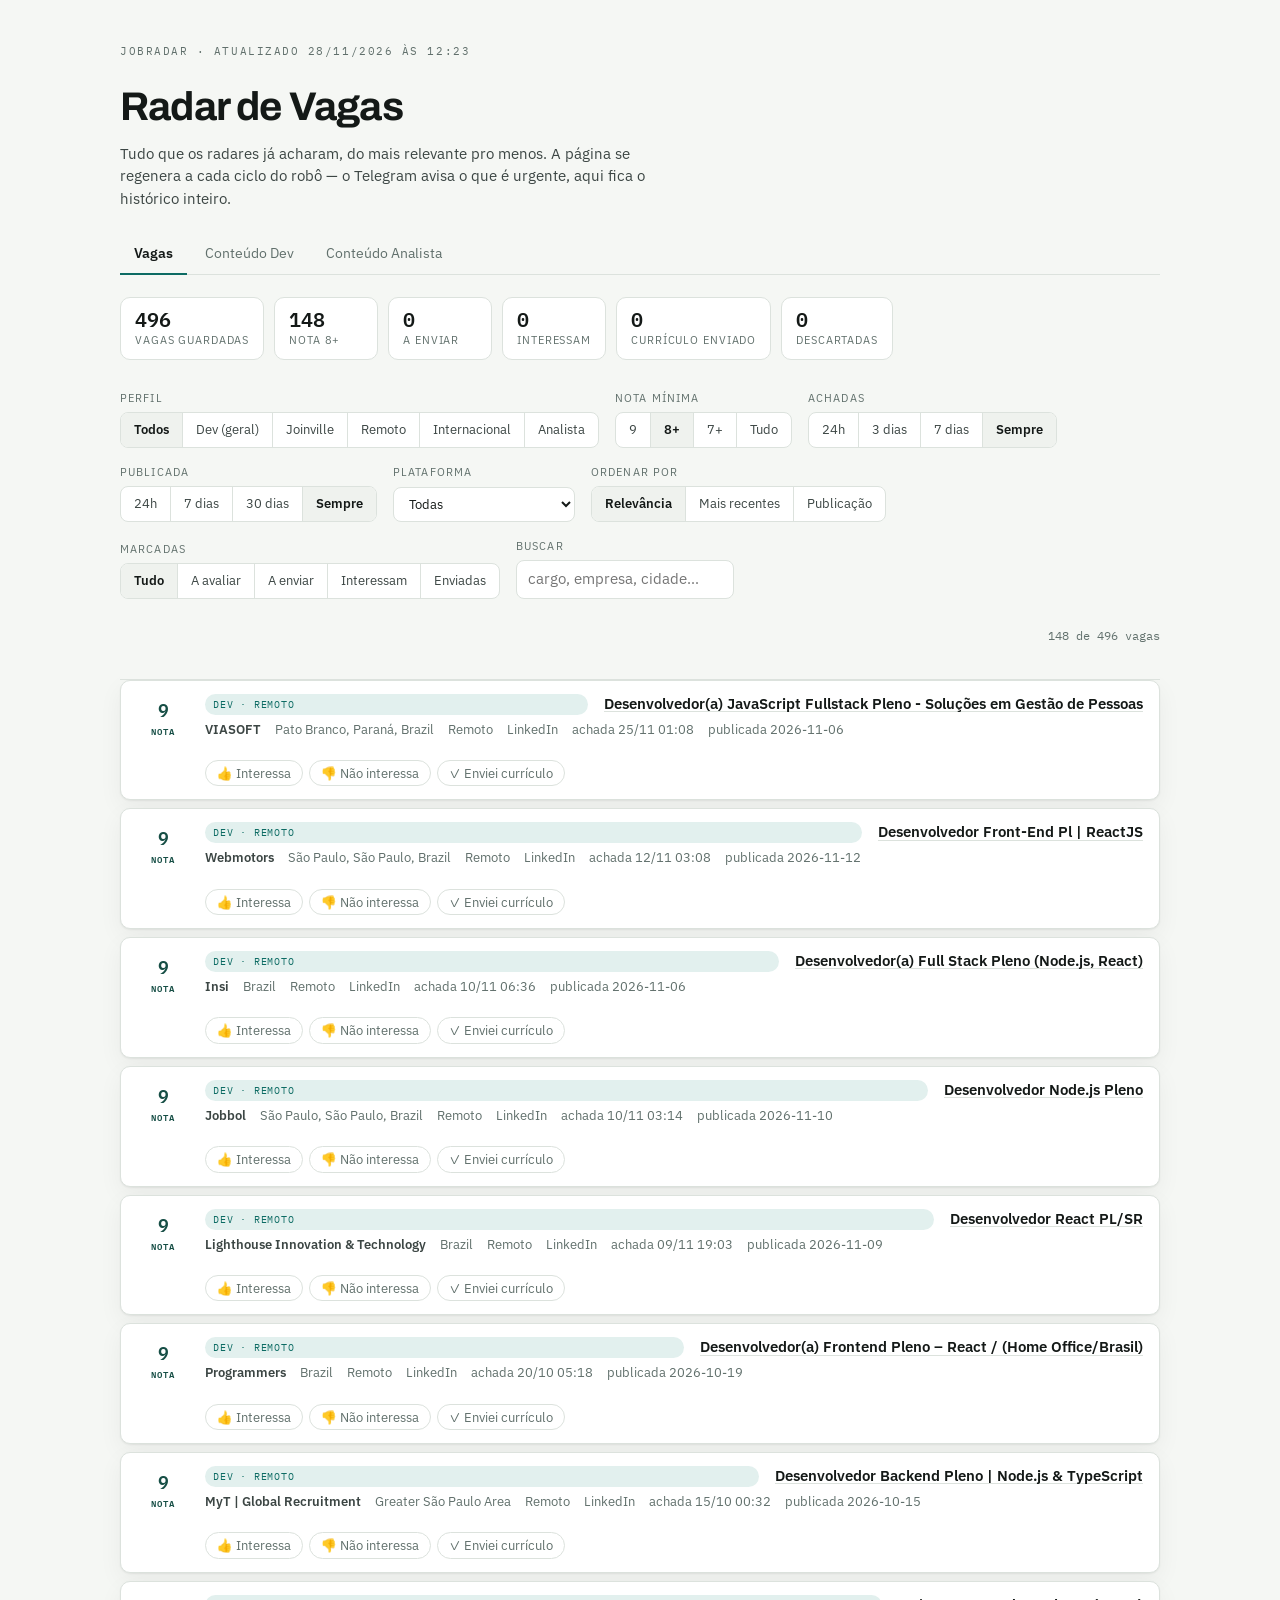
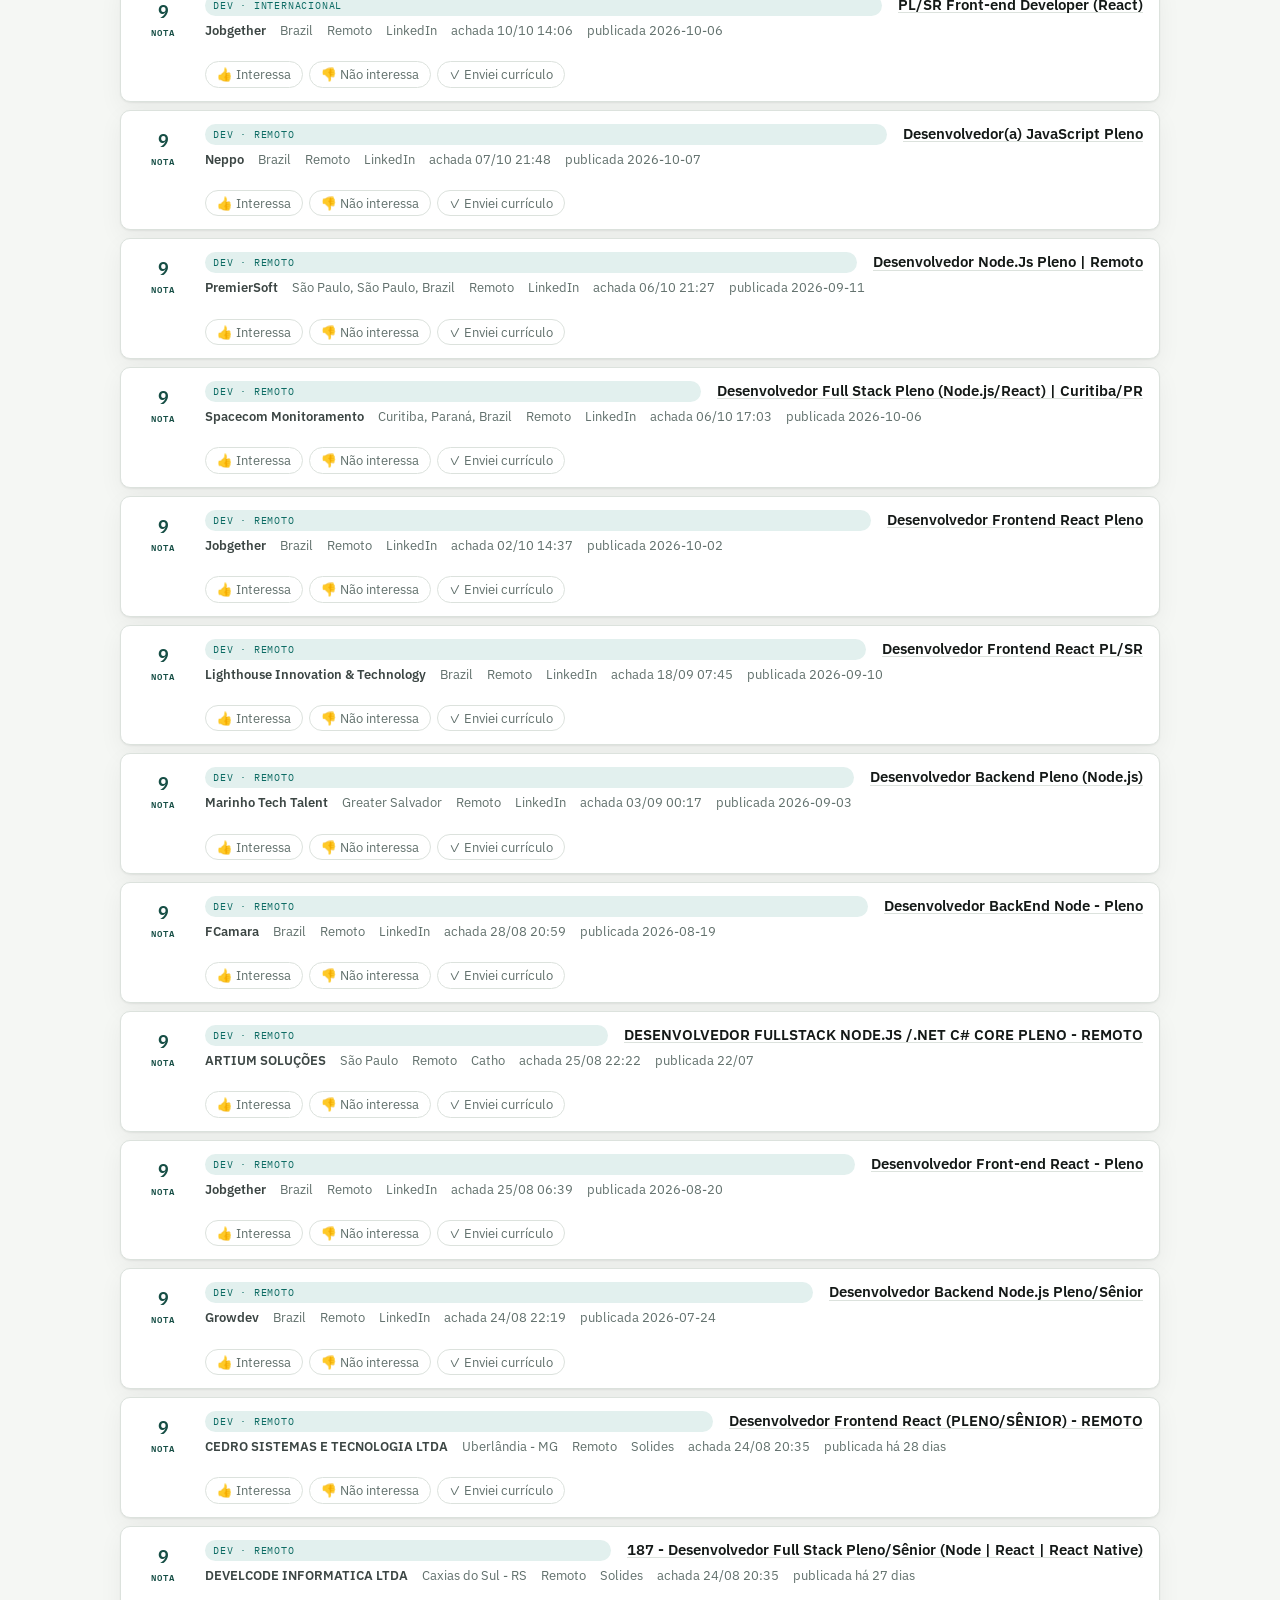
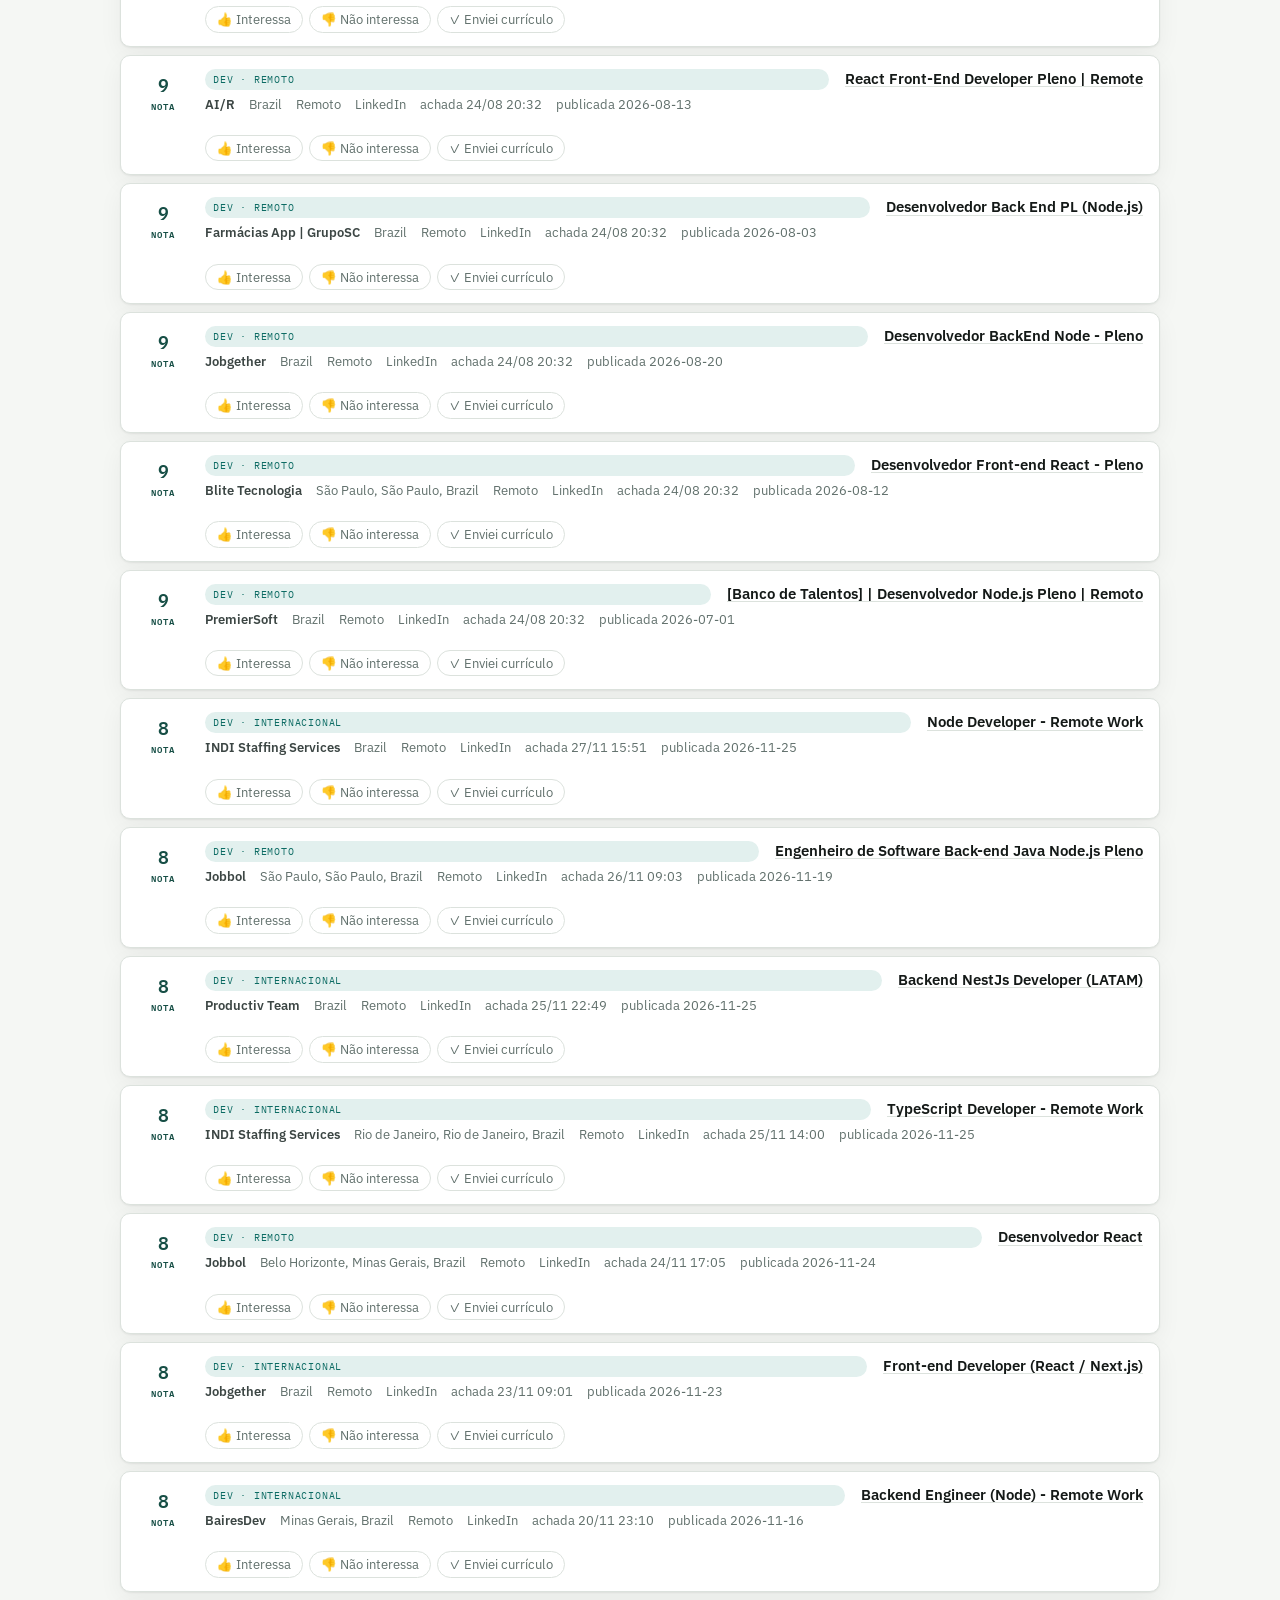
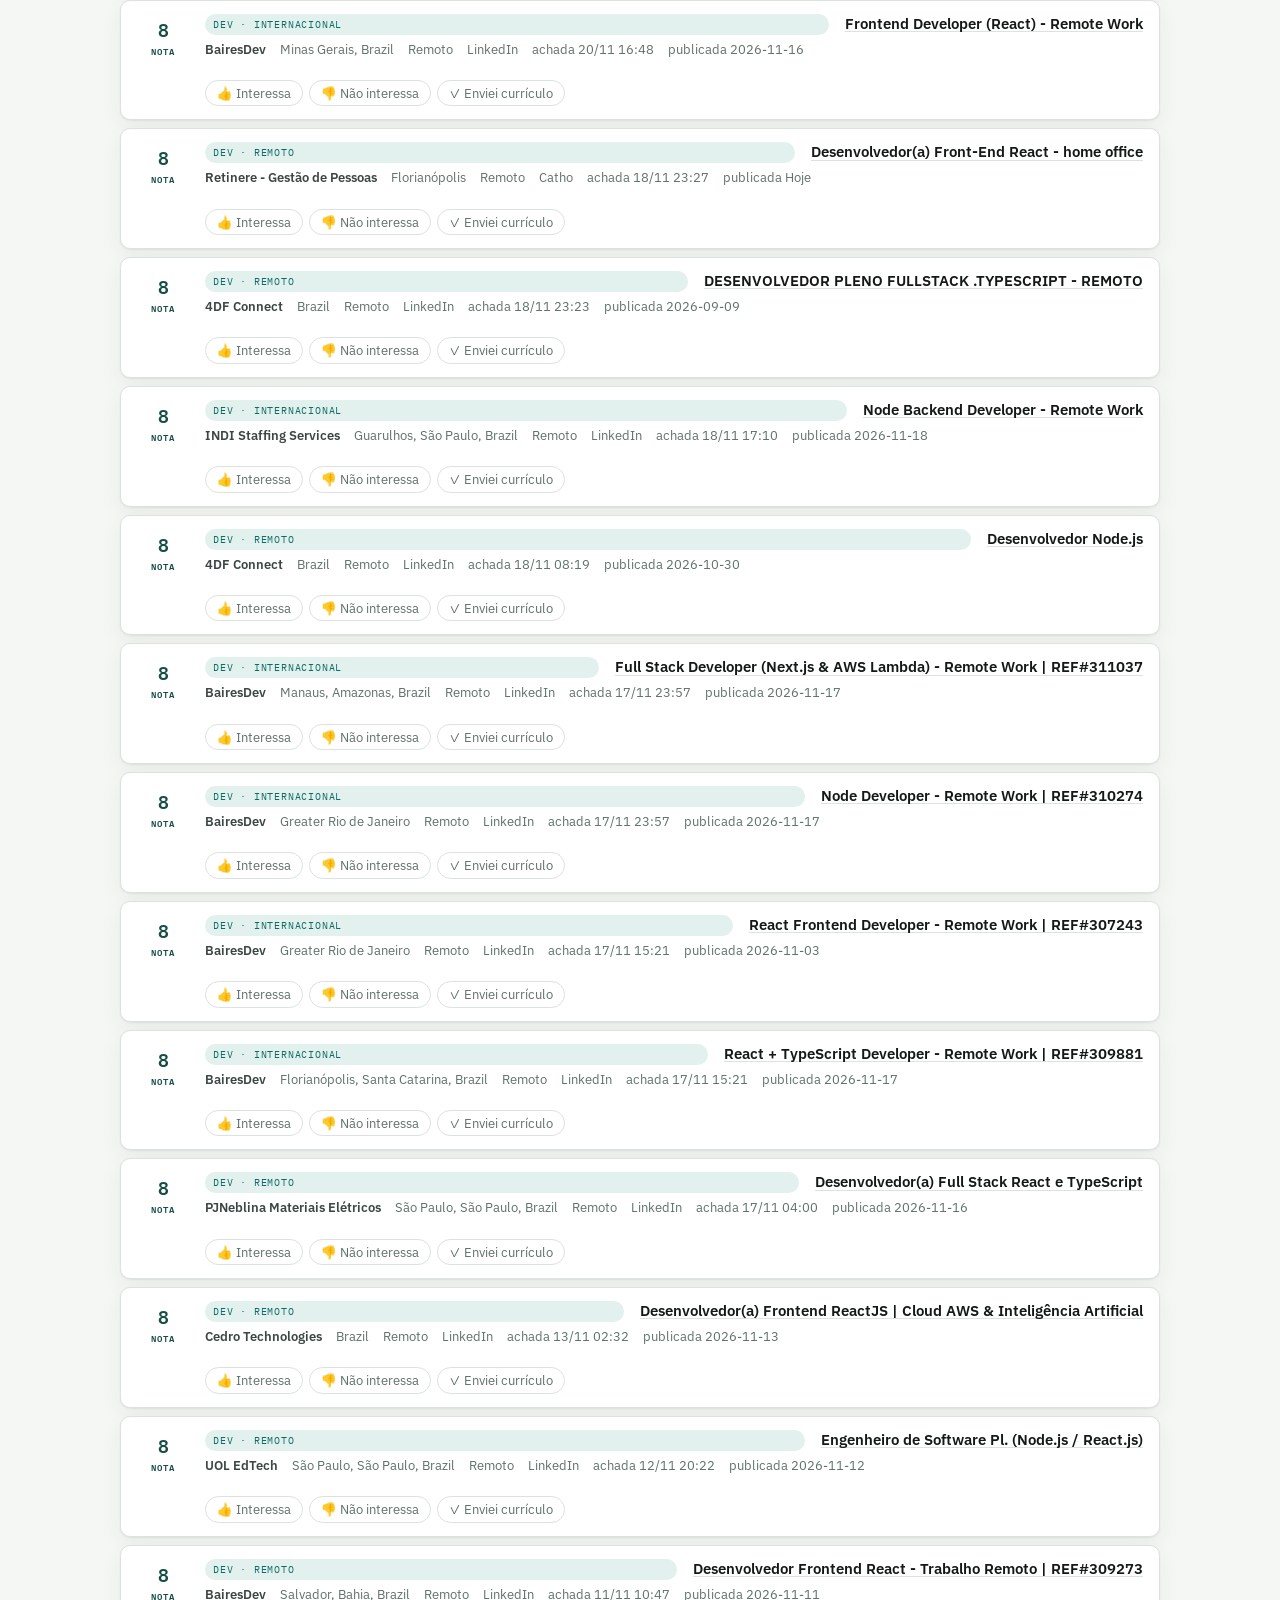
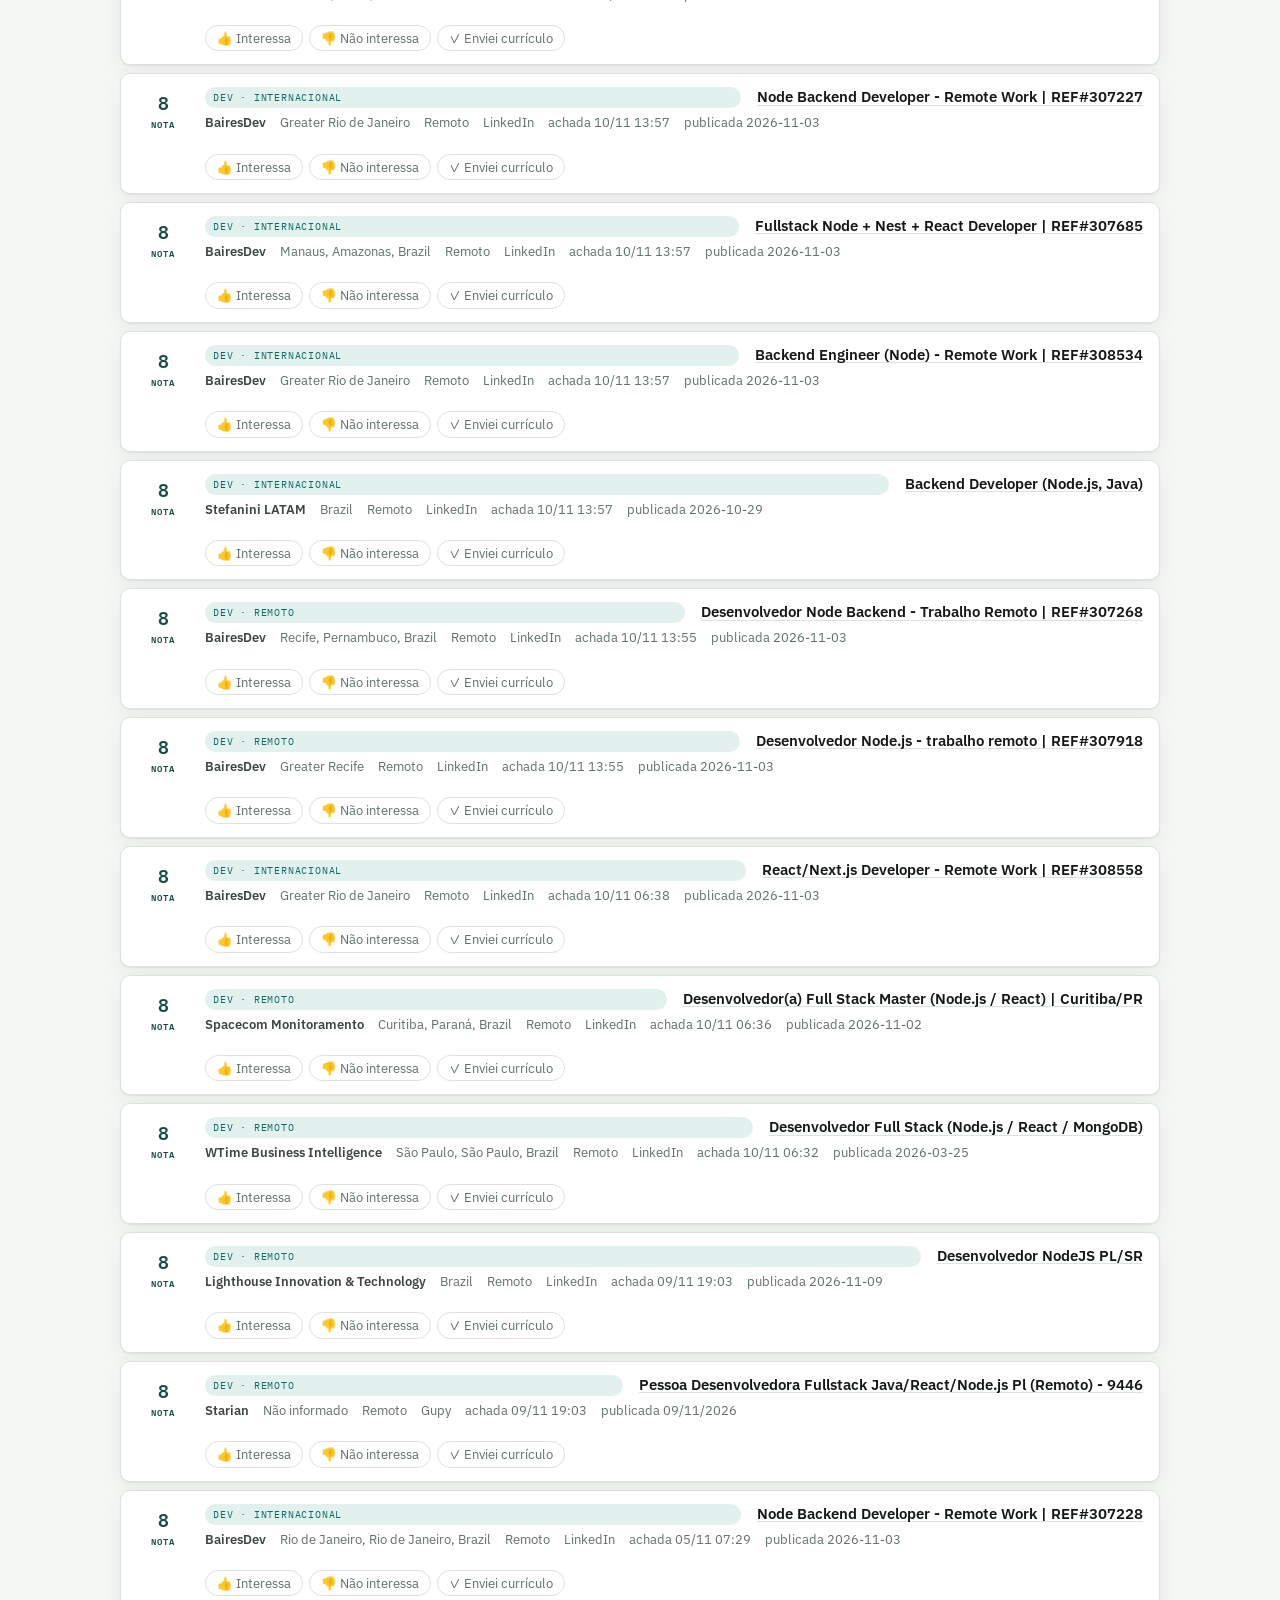
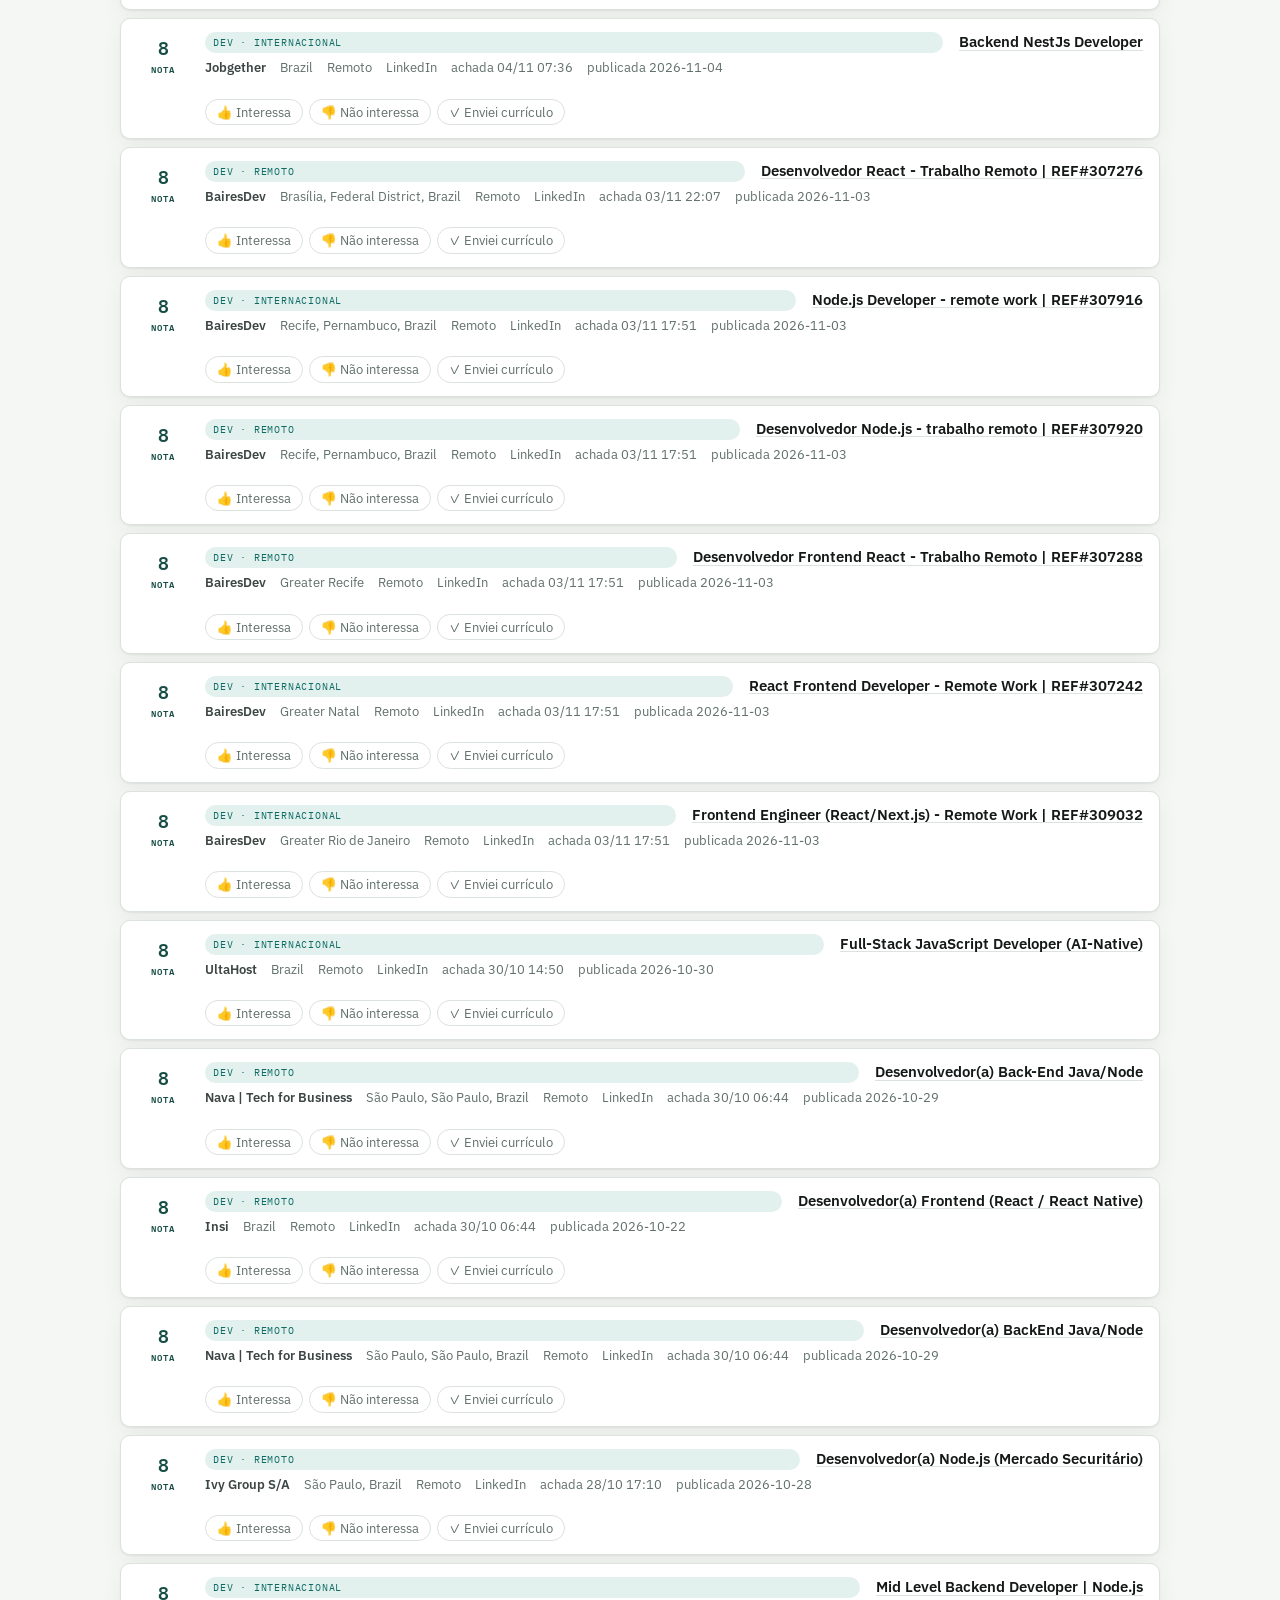
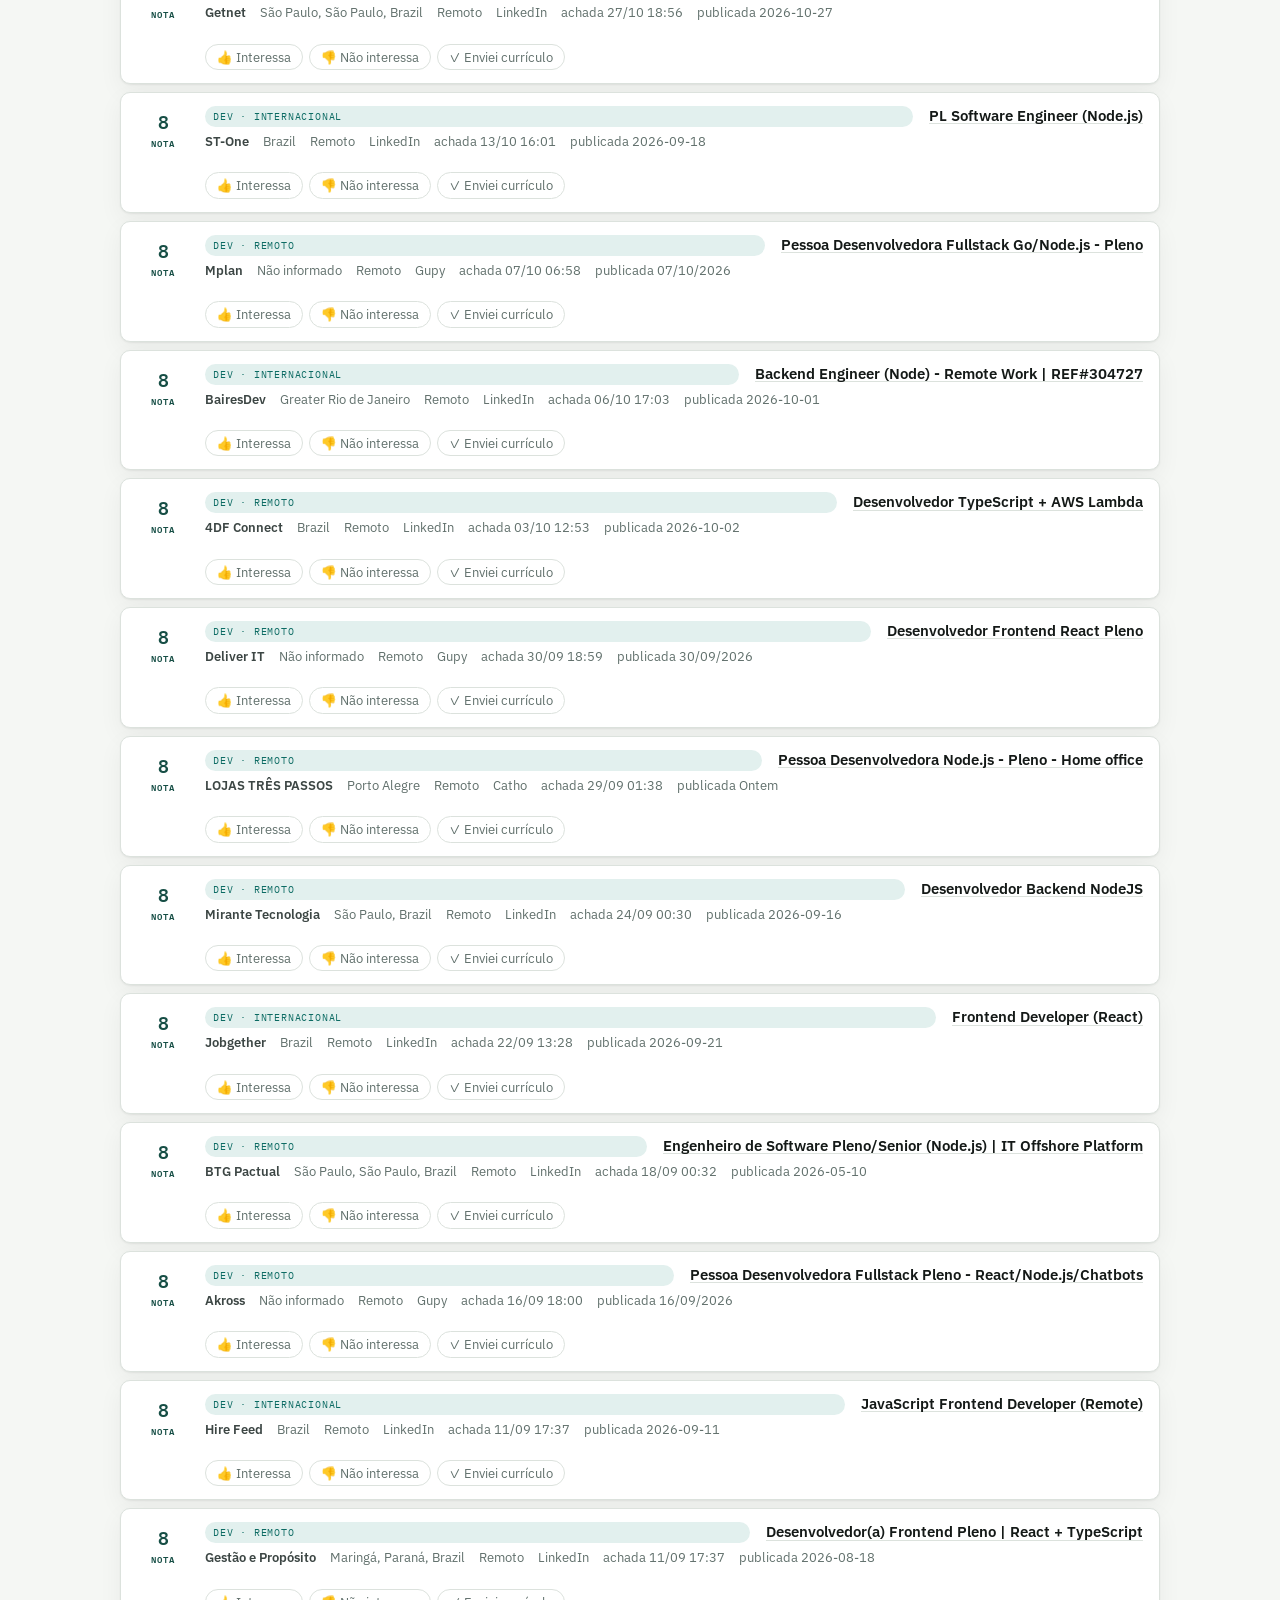
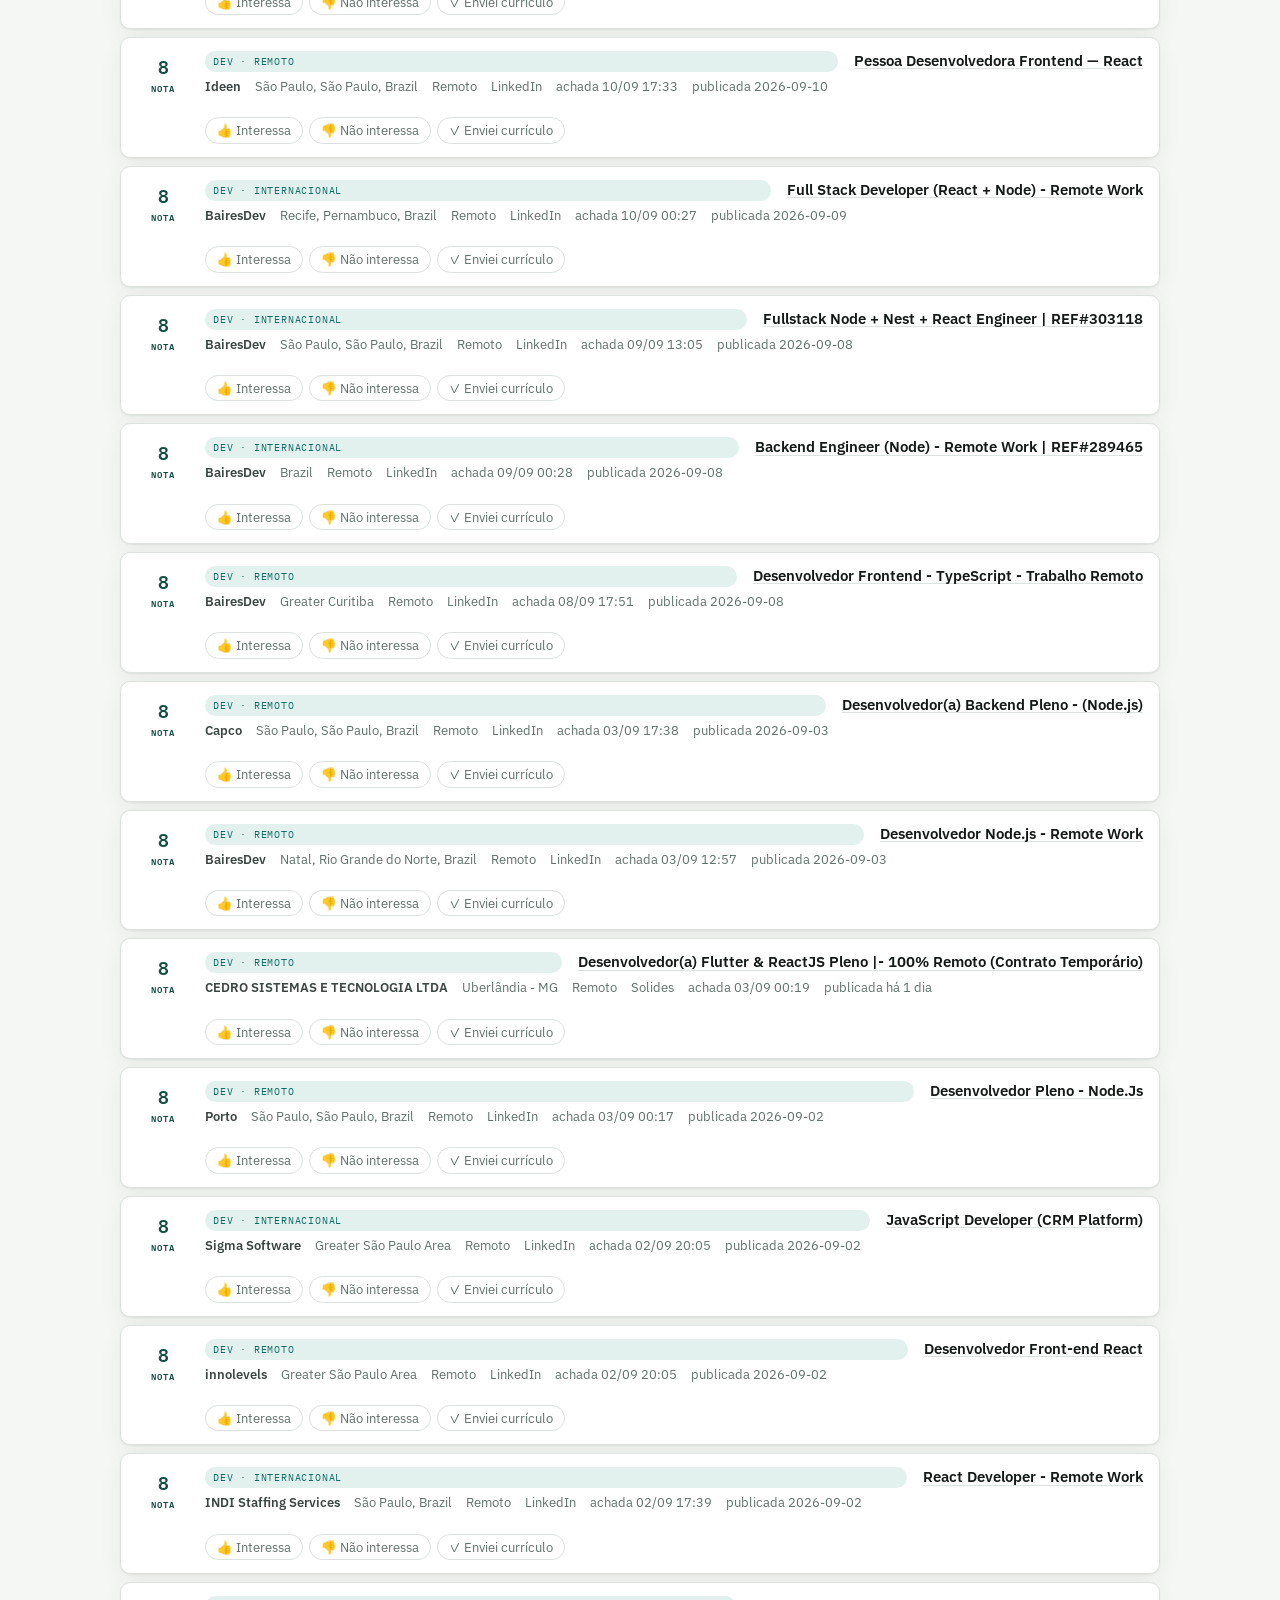
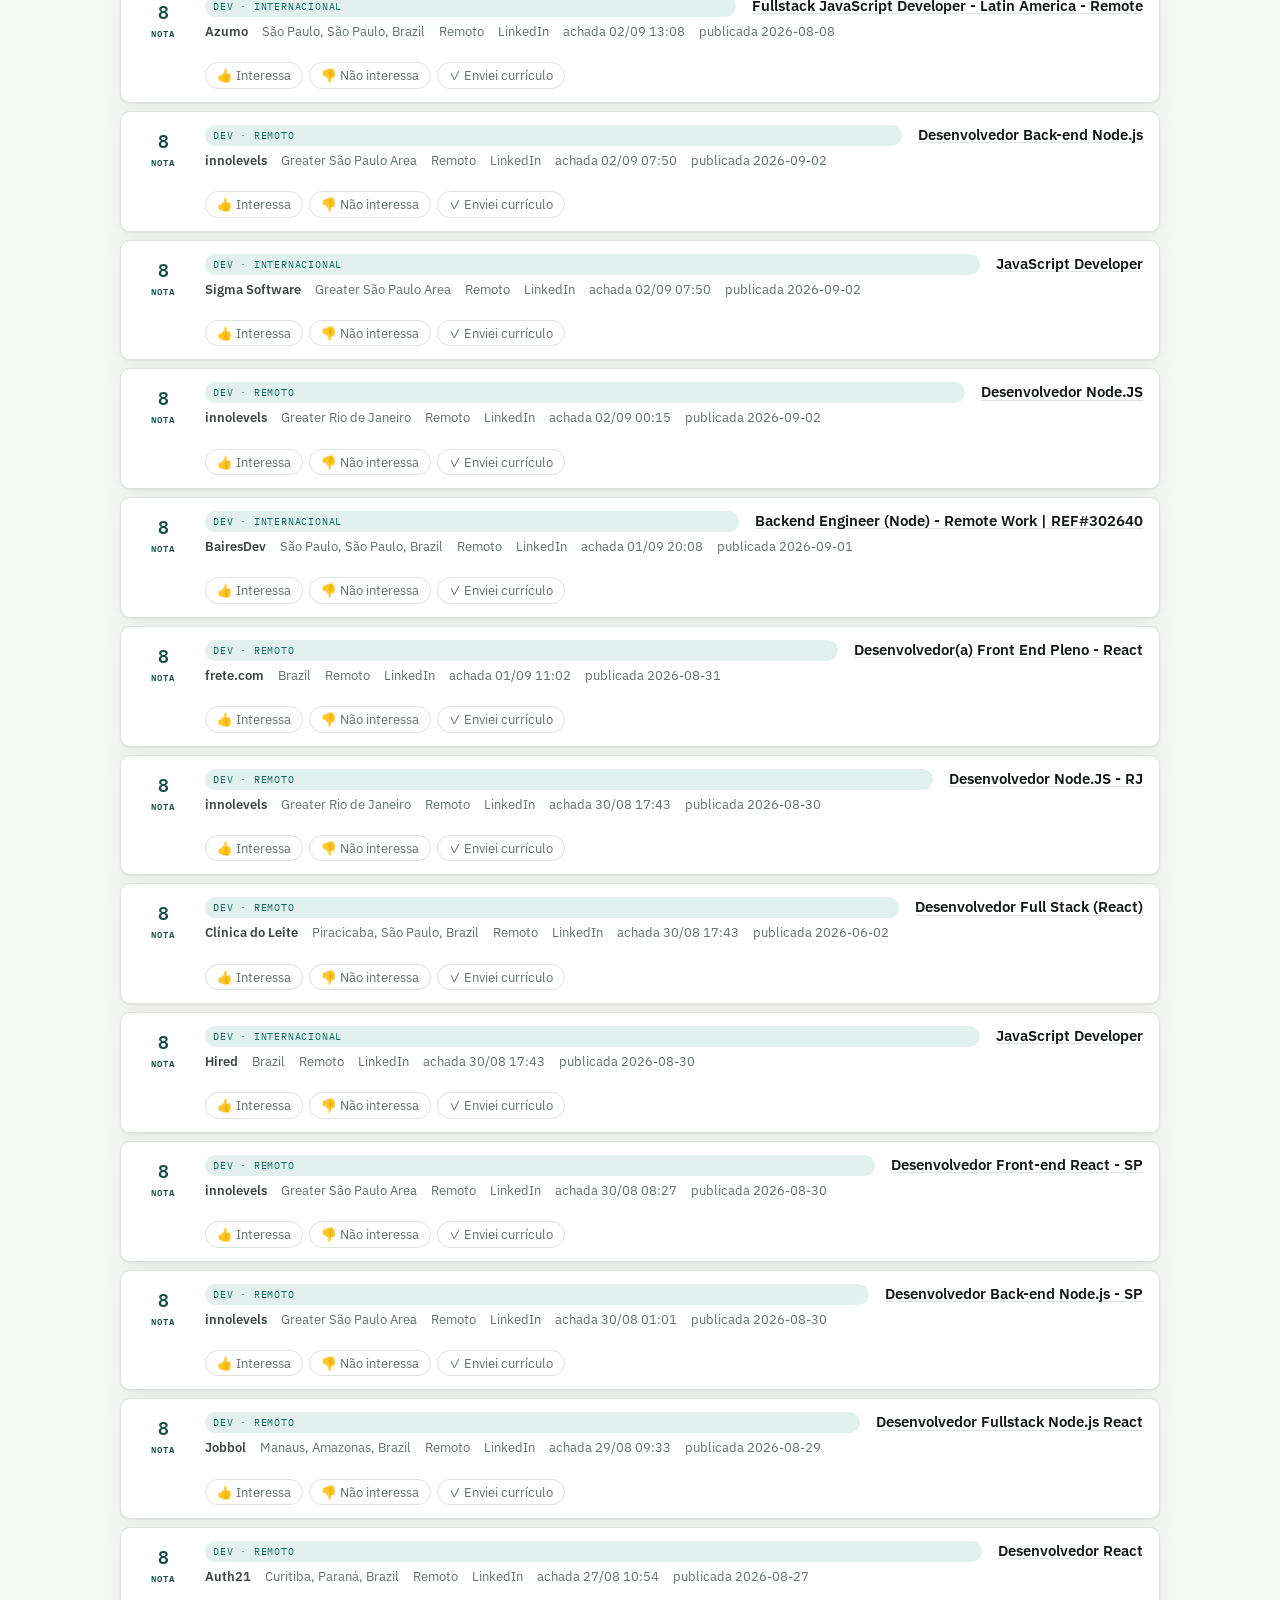
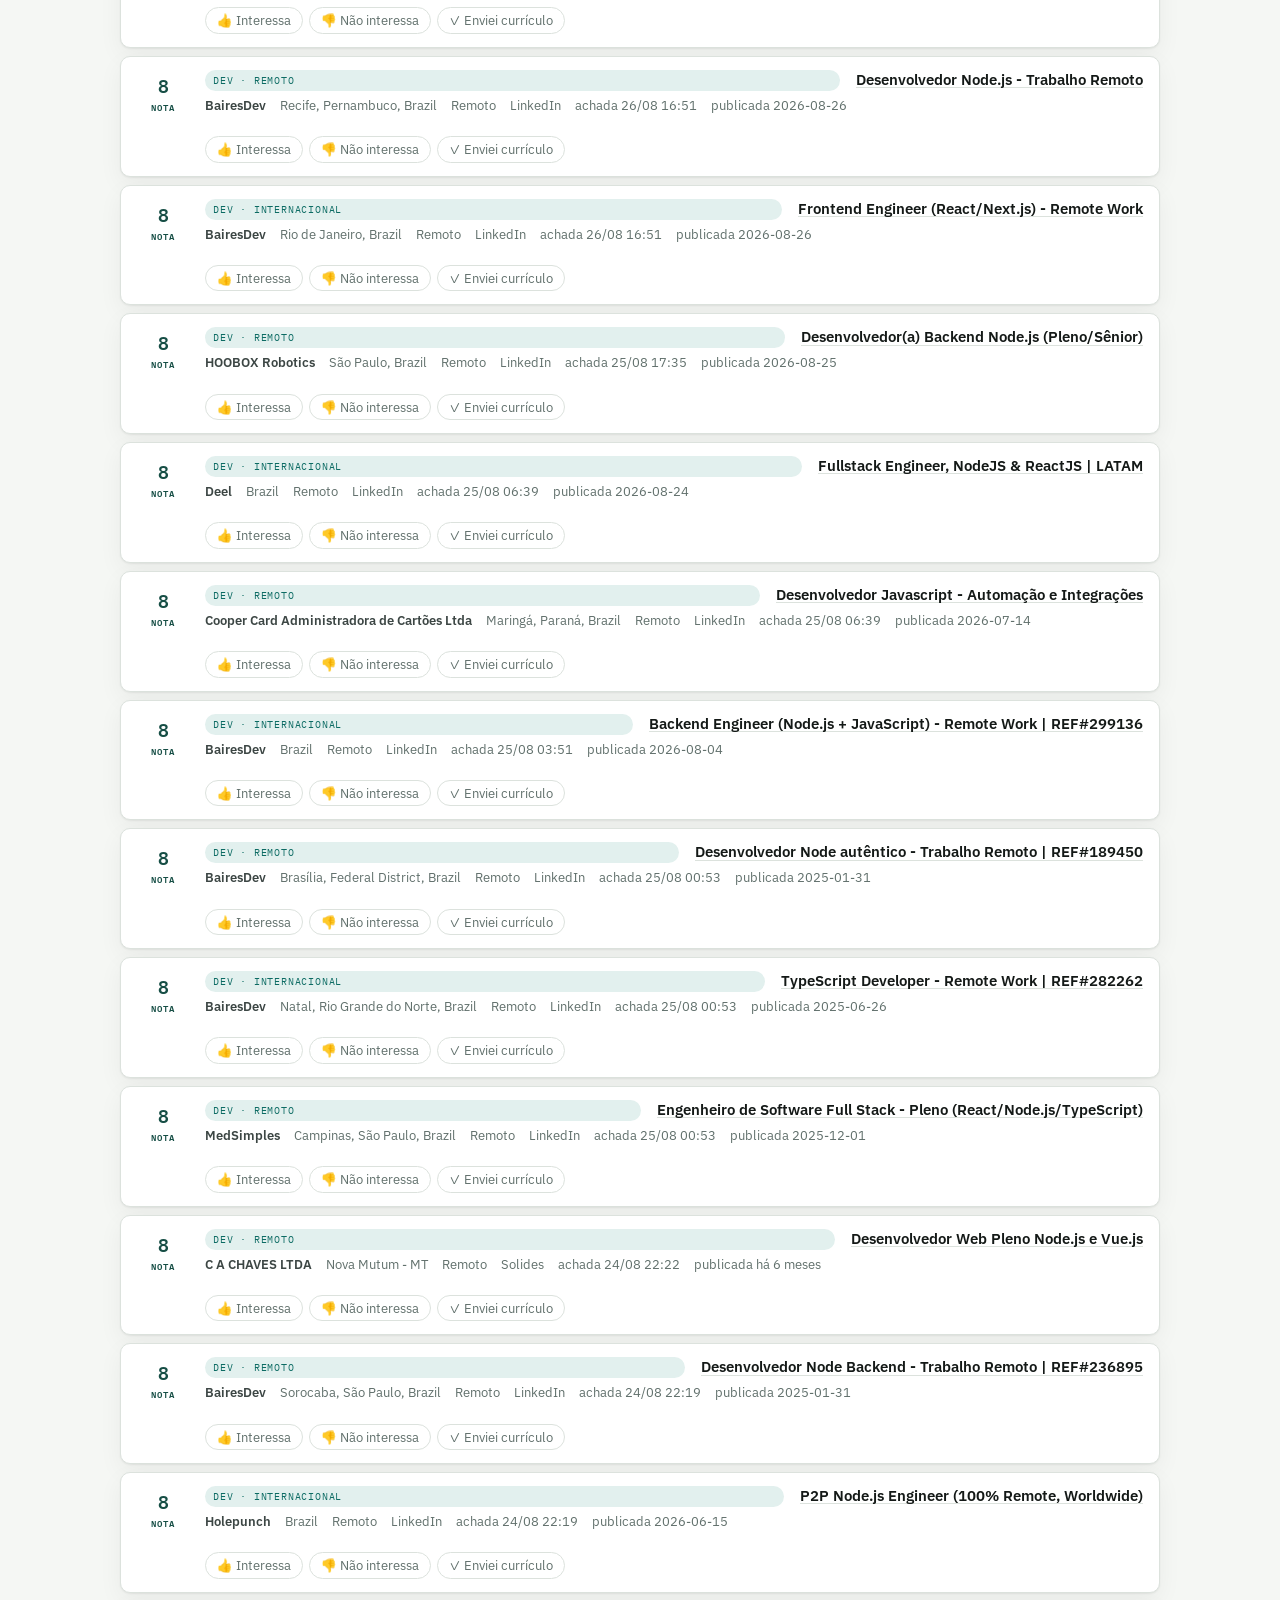
==== commit ac508685: "chore: atualiza vagas vistas e página [skip ci]" ====
--- a/docs/index.html
+++ b/docs/index.html
@@ -266,7 +266,7 @@
 <body>
 <div class="wrap">
 <header>
-  <p class="eyebrow">JobRadar &middot; atualizado 28/11/2026 às 00:26</p>
+  <p class="eyebrow">JobRadar &middot; atualizado 28/11/2026 às 12:23</p>
   <h1>Radar de Vagas</h1>
   <p class="sub">Tudo que os radares já acharam, do mais relevante pro menos. A página se regenera a cada ciclo do robô — o Telegram avisa o que é urgente, aqui fica o histórico inteiro.</p>
 </header>
@@ -676,7 +676,7 @@
 // só é baixado quando a aba abre: são centenas de KB que quem só olha a
 // lista de vagas nunca usa. A lista é montada dividindo o arquivo pela
 // linha "===== VAGA n de N =====" — o mesmo SEPARADOR_VAGA do gerador.
-const CONTEUDO = {"dev": {"total": 465, "capturadas": 450, "removidas": 9, "pendentes": 6}, "dev-joinville": {"total": 6, "capturadas": 6, "removidas": 0, "pendentes": 0}, "dev-remoto": {"total": 327, "capturadas": 316, "removidas": 9, "pendentes": 2}, "dev-intl": {"total": 131, "capturadas": 127, "removidas": 0, "pendentes": 4}, "analista": {"total": 31, "capturadas": 31, "removidas": 0, "pendentes": 0}};  // { perfil: { total, capturadas, removidas, pendentes } }
+const CONTEUDO = {"dev": {"total": 465, "capturadas": 451, "removidas": 9, "pendentes": 5}, "dev-joinville": {"total": 6, "capturadas": 6, "removidas": 0, "pendentes": 0}, "dev-remoto": {"total": 327, "capturadas": 317, "removidas": 9, "pendentes": 1}, "dev-intl": {"total": 131, "capturadas": 127, "removidas": 0, "pendentes": 4}, "analista": {"total": 31, "capturadas": 31, "removidas": 0, "pendentes": 0}};  // { perfil: { total, capturadas, removidas, pendentes } }
 const SEPARADOR = /^===== VAGA \d+ de \d+ =====$/m;
 const DICA_DEV = "filtrar: node, aws, inglês…";
 const DICA_BUSCA = {
